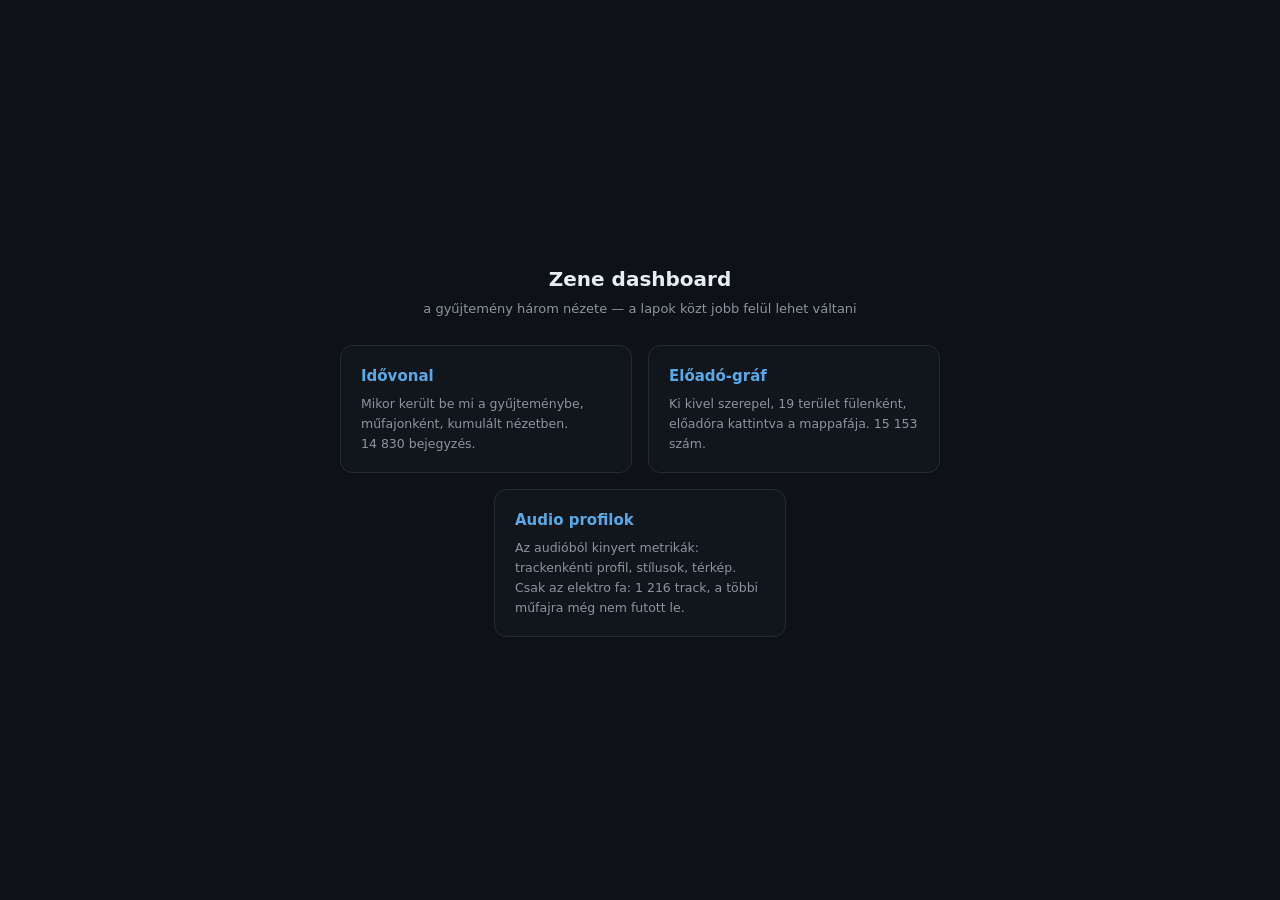
==== index.html @ 2e017cdf "Recollect after the attribution fixes Co-Authored-By: Claude Opus 5 <noreply@anthropic.com>" ====
<!doctype html>
<html lang="hu"><head><meta charset="utf-8"><title>Zene dashboard</title>
<style>
body{margin:0;background:#0e1116;color:#e6edf3;font:14px/1.6 ui-sans-serif,system-ui,Segoe UI,sans-serif;
 display:flex;flex-direction:column;align-items:center;justify-content:center;min-height:100vh}
h1{font-size:20px;font-weight:600;margin:0 0 4px}
.sub{color:#8b949e;font-size:13px;margin-bottom:26px}
.wrap{display:flex;gap:16px;flex-wrap:wrap;justify-content:center;max-width:900px}
.card{display:block;width:250px;padding:18px 20px;border:1px solid #232a33;border-radius:12px;
 text-decoration:none;color:inherit;background:#11161d;transition:border-color .15s}
.card:hover{border-color:#5aa9e6}
.card h2{font-size:15px;margin:0 0 6px;color:#5aa9e6}
.card p{margin:0;color:#8b949e;font-size:12.5px}
</style></head><body>
<h1>Zene dashboard</h1>
<div class="sub">a gyűjtemény három nézete — a lapok közt jobb felül lehet váltani</div>
<div class="wrap"><a class="card" href="timeline/index.html"><h2>Idővonal</h2><p>Mikor került be mi a gyűjteménybe, műfajonként, kumulált nézetben. 14 830 bejegyzés.</p></a><a class="card" href="graph/index.html"><h2>Előadó-gráf</h2><p>Ki kivel szerepel, 19 terület fülenként, előadóra kattintva a mappafája. 15 153 szám.</p></a><a class="card" href="audio/index.html"><h2>Audio profilok</h2><p>Az audióból kinyert metrikák: trackenkénti profil, stílusok, térkép. Csak az elektro fa: 1 216 track, a többi műfajra még nem futott le.</p></a></div>
</body></html>
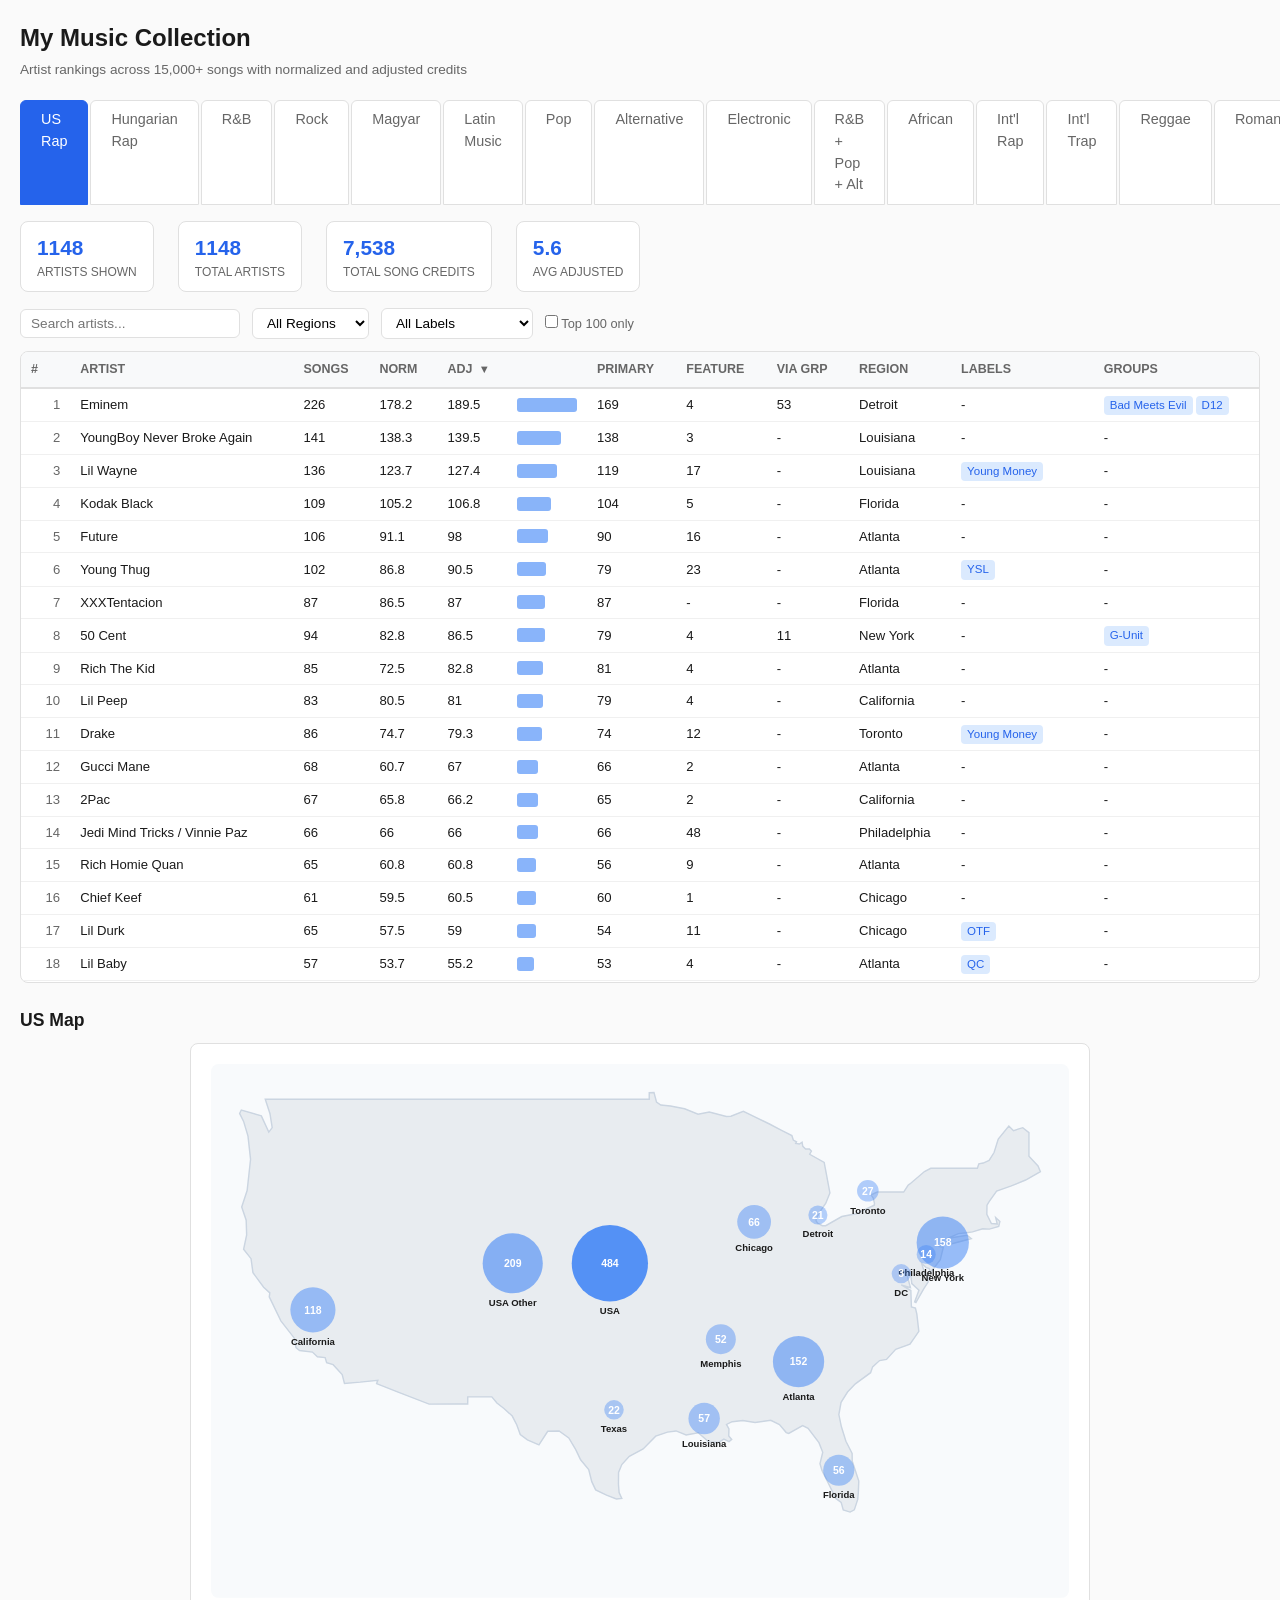
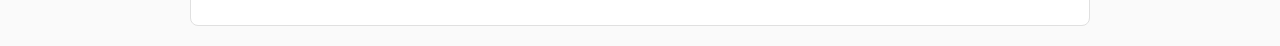
==== commit d16f2120: "Resolve the last 12 mis-parsed artists, and one 0.39s fragment Nine of the twelve were a single bug," ====
--- a/index.html
+++ b/index.html
@@ -1,18 +1,650 @@
-<!doctype html>
-<html lang="hu"><head><meta charset="utf-8"><title>Zene dashboard</title>
+<!DOCTYPE html>
+<html lang="en">
+<head>
+<meta charset="utf-8">
+<meta name="viewport" content="width=device-width, initial-scale=1">
+<title>My Music Collection</title>
 <style>
-body{margin:0;background:#0e1116;color:#e6edf3;font:14px/1.6 ui-sans-serif,system-ui,Segoe UI,sans-serif;
- display:flex;flex-direction:column;align-items:center;justify-content:center;min-height:100vh}
-h1{font-size:20px;font-weight:600;margin:0 0 4px}
-.sub{color:#8b949e;font-size:13px;margin-bottom:26px}
-.wrap{display:flex;gap:16px;flex-wrap:wrap;justify-content:center;max-width:900px}
-.card{display:block;width:250px;padding:18px 20px;border:1px solid #232a33;border-radius:12px;
- text-decoration:none;color:inherit;background:#11161d;transition:border-color .15s}
-.card:hover{border-color:#5aa9e6}
-.card h2{font-size:15px;margin:0 0 6px;color:#5aa9e6}
-.card p{margin:0;color:#8b949e;font-size:12.5px}
-</style></head><body>
-<h1>Zene dashboard</h1>
-<div class="sub">a gyűjtemény három nézete — a lapok közt jobb felül lehet váltani</div>
-<div class="wrap"><a class="card" href="timeline/index.html"><h2>Idővonal</h2><p>Mikor került be mi a gyűjteménybe, műfajonként, kumulált nézetben. 14 830 bejegyzés.</p></a><a class="card" href="graph/index.html"><h2>Előadó-gráf</h2><p>Ki kivel szerepel, 19 terület fülenként, előadóra kattintva a mappafája. 15 153 szám.</p></a><a class="card" href="audio/index.html"><h2>Audio profilok</h2><p>Az audióból kinyert metrikák: trackenkénti profil, stílusok, térkép. Csak az elektro fa: 1 216 track, a többi műfajra még nem futott le.</p></a></div>
-</body></html>+  :root {
+    --bg: #fafafa; --card: #fff; --border: #e0e0e0; --text: #1a1a1a;
+    --muted: #666; --accent: #2563eb; --accent-light: #dbeafe;
+    --hover: #f5f5f5; --bar: #3b82f6; --bar-hu: #dc2626;
+  }
+  * { box-sizing: border-box; margin: 0; padding: 0; }
+  body { font-family: -apple-system, BlinkMacSystemFont, 'Segoe UI', Roboto, sans-serif;
+    background: var(--bg); color: var(--text); line-height: 1.5; padding: 20px; }
+  h1 { font-size: 1.5rem; margin-bottom: 4px; }
+  .subtitle { color: var(--muted); font-size: 0.85rem; margin-bottom: 20px; }
+
+  .tabs { display: flex; gap: 2px; margin-bottom: 16px; }
+  .tab { padding: 8px 20px; border: 1px solid var(--border); background: var(--card);
+    cursor: pointer; font-size: 0.9rem; border-radius: 6px 6px 0 0; color: var(--muted); }
+  .tab.active { background: var(--accent); color: #fff; border-color: var(--accent); }
+
+  .controls { display: flex; gap: 12px; margin-bottom: 12px; flex-wrap: wrap; align-items: center; }
+  .controls input[type=text] { padding: 6px 10px; border: 1px solid var(--border); border-radius: 6px;
+    font-size: 0.85rem; width: 220px; }
+  .controls select { padding: 6px 10px; border: 1px solid var(--border); border-radius: 6px;
+    font-size: 0.85rem; background: var(--card); }
+  .controls label { font-size: 0.8rem; color: var(--muted); }
+
+  .stats { display: flex; gap: 24px; margin-bottom: 16px; flex-wrap: wrap; }
+  .stat { background: var(--card); border: 1px solid var(--border); border-radius: 8px;
+    padding: 10px 16px; min-width: 100px; }
+  .stat .val { font-size: 1.3rem; font-weight: 700; color: var(--accent); }
+  .stat .lbl { font-size: 0.75rem; color: var(--muted); text-transform: uppercase; }
+
+  .table-wrap { overflow-x: auto; border: 1px solid var(--border); border-radius: 8px;
+    background: var(--card); }
+  table { width: 100%; border-collapse: collapse; font-size: 0.82rem; }
+  th { position: sticky; top: 0; background: #f8f9fa; border-bottom: 2px solid var(--border);
+    padding: 8px 10px; text-align: left; cursor: pointer; user-select: none;
+    white-space: nowrap; font-weight: 600; font-size: 0.78rem; text-transform: uppercase;
+    color: var(--muted); }
+  th:hover { color: var(--accent); }
+  th .arrow { font-size: 0.7rem; margin-left: 3px; }
+  td { padding: 6px 10px; border-bottom: 1px solid #f0f0f0; white-space: nowrap; }
+  tr:hover td { background: var(--hover); }
+  td.num { text-align: right; font-variant-numeric: tabular-nums; }
+  td.rank { color: var(--muted); width: 40px; text-align: right; }
+  .name-cell { font-weight: 500; max-width: 200px; overflow: hidden; text-overflow: ellipsis; }
+  .tag { display: inline-block; padding: 1px 6px; border-radius: 4px; font-size: 0.72rem;
+    background: var(--accent-light); color: var(--accent); margin-right: 3px; }
+  .bar-cell { width: 80px; }
+  .bar { height: 14px; background: var(--bar); border-radius: 3px; opacity: 0.6; min-width: 1px; }
+
+  .map-section { margin-top: 24px; }
+  .map-container { position: relative; width: 100%; max-width: 900px; margin: 0 auto;
+    background: var(--card); border: 1px solid var(--border); border-radius: 8px;
+    padding: 20px; }
+  .map-svg { width: 100%; height: auto; }
+  .map-dot { cursor: pointer; transition: r 0.15s; }
+  .map-dot:hover { opacity: 0.8; }
+  .map-label { font-size: 10px; fill: var(--text); pointer-events: none; font-weight: 600; }
+  .map-tooltip { position: absolute; background: var(--card); border: 1px solid var(--border);
+    border-radius: 6px; padding: 8px 12px; font-size: 0.8rem; pointer-events: none;
+    box-shadow: 0 2px 8px rgba(0,0,0,0.1); display: none; z-index: 10; max-width: 280px; }
+  .map-tooltip .tt-region { font-weight: 700; margin-bottom: 4px; }
+  .map-tooltip .tt-stat { color: var(--muted); }
+
+  .section-title { font-size: 1.1rem; font-weight: 600; margin: 20px 0 10px; }
+  .table-scroll { max-height: 70vh; overflow-y: auto; }
+  .name-cell { cursor: pointer; }
+  .name-cell:hover { color: var(--accent); text-decoration: underline; }
+
+  /* folder modal */
+  .fm-bg { display:none; position:fixed; inset:0; background:rgba(0,0,0,.45); z-index:100; justify-content:center; align-items:center; }
+  .fm-bg.open { display:flex; }
+  .fm { background:var(--card); border:1px solid var(--border); border-radius:12px; width:640px; max-width:92vw; max-height:80vh; display:flex; flex-direction:column; box-shadow:0 8px 32px rgba(0,0,0,.15); }
+  .fm-head { display:flex; justify-content:space-between; align-items:center; padding:14px 18px; border-bottom:1px solid var(--border); }
+  .fm-head h3 { font-size:1rem; }
+  .fm-close { background:none; border:none; font-size:1.3rem; cursor:pointer; color:var(--muted); line-height:1; }
+  .fm-close:hover { color:var(--text); }
+  .fm-body { overflow-y:auto; padding:10px 18px 18px; font-size:.82rem; }
+  .fm-tree { list-style:none; padding-left:0; }
+  .fm-tree ul { list-style:none; padding-left:18px; }
+  .fm-dir > span { cursor:pointer; font-weight:500; user-select:none; }
+  .fm-dir > span::before { content:'▸ '; color:var(--muted); display:inline-block; width:14px; }
+  .fm-dir.open > span::before { content:'▾ '; }
+  .fm-dir > ul { display:none; }
+  .fm-dir.open > ul { display:block; }
+  .fm-file { color:var(--muted); padding:1px 0; }
+  .fm-file::before { content:'♪ '; opacity:.5; }
+  .fm-empty { color:var(--muted); font-style:italic; padding:1px 0 1px 14px; }
+  .fm-stats { color:var(--muted); font-size:.75rem; margin-left:8px; }
+</style>
+</head>
+<body>
+
+<h1>My Music Collection</h1>
+<p class="subtitle">Artist rankings across 15,000+ songs with normalized and adjusted credits</p>
+
+<div class="tabs">
+  <div class="tab active" data-tab="us">US Rap</div>
+  <div class="tab" data-tab="hu">Hungarian Rap</div>
+  <div class="tab" data-tab="rnb">R&amp;B</div>
+  <div class="tab" data-tab="rock">Rock</div>
+  <div class="tab" data-tab="magyar">Magyar</div>
+  <div class="tab" data-tab="latino">Latin Music</div>
+  <div class="tab" data-tab="pop">Pop</div>
+  <div class="tab" data-tab="alternate">Alternative</div>
+  <div class="tab" data-tab="elektro">Electronic</div>
+  <div class="tab" data-tab="combined">R&B + Pop + Alt</div>
+  <div class="tab" data-tab="african">African</div>
+  <div class="tab" data-tab="intlrap">Int'l Rap</div>
+  <div class="tab" data-tab="intltrap">Int'l Trap</div>
+  <div class="tab" data-tab="reggae">Reggae</div>
+  <div class="tab" data-tab="roman">Romani</div>
+  <div class="tab" data-tab="russian">Russian</div>
+  <div class="tab" data-tab="countryjazz">Country &amp; Jazz</div>
+  <div class="tab" data-tab="vilagzene">World</div>
+  <div class="tab" data-tab="classical">Classical</div>
+  <div class="tab" data-tab="mantra">Mantra</div>
+</div>
+
+<div id="panel-us" class="panel">
+  <div class="stats" id="stats-us"></div>
+  <div class="controls">
+    <input type="text" id="search-us" placeholder="Search artists...">
+    <select id="region-us"><option value="">All Regions</option></select>
+    <select id="label-us"><option value="">All Labels</option></select>
+    <label><input type="checkbox" id="top100-us"> Top 100 only</label>
+  </div>
+  <div class="table-wrap"><div class="table-scroll" id="table-us"></div></div>
+  <div class="map-section">
+    <div class="section-title">US Map</div>
+    <div class="map-container" id="map-us-container">
+      <div class="map-tooltip" id="map-us-tooltip"></div>
+    </div>
+  </div>
+</div>
+
+<div id="panel-hu" class="panel" style="display:none">
+  <div class="stats" id="stats-hu"></div>
+  <div class="controls">
+    <input type="text" id="search-hu" placeholder="Search artists...">
+    <select id="region-hu"><option value="">All Regions</option></select>
+    <select id="label-hu"><option value="">All Labels</option></select>
+    <label><input type="checkbox" id="top100-hu"> Top 100 only</label>
+  </div>
+  <div class="table-wrap"><div class="table-scroll" id="table-hu"></div></div>
+  <div class="map-section">
+    <div class="section-title">Hungary Map</div>
+    <div class="map-container" id="map-hu-container">
+      <div class="map-tooltip" id="map-hu-tooltip"></div>
+    </div>
+  </div>
+</div>
+
+<div id="panel-rnb" class="panel" style="display:none">
+  <div class="stats" id="stats-rnb"></div>
+  <div class="controls">
+    <input type="text" id="search-rnb" placeholder="Search artists...">
+    <label><input type="checkbox" id="top100-rnb"> Top 100 only</label>
+  </div>
+  <div class="table-wrap"><div class="table-scroll" id="table-rnb"></div></div>
+</div>
+
+<div id="panel-rock" class="panel" style="display:none">
+  <div class="stats" id="stats-rock"></div>
+  <div class="controls">
+    <input type="text" id="search-rock" placeholder="Search artists...">
+    <label><input type="checkbox" id="top100-rock"> Top 100 only</label>
+  </div>
+  <div class="table-wrap"><div class="table-scroll" id="table-rock"></div></div>
+</div>
+
+<div id="panel-magyar" class="panel" style="display:none">
+  <div class="stats" id="stats-magyar"></div>
+  <div class="controls">
+    <input type="text" id="search-magyar" placeholder="Search artists...">
+    <label><input type="checkbox" id="top100-magyar"> Top 100 only</label>
+  </div>
+  <div class="table-wrap"><div class="table-scroll" id="table-magyar"></div></div>
+</div>
+
+<div id="panel-latino" class="panel" style="display:none">
+  <div class="stats" id="stats-latino"></div>
+  <div class="controls">
+    <input type="text" id="search-latino" placeholder="Search artists...">
+    <label><input type="checkbox" id="top100-latino"> Top 100 only</label>
+  </div>
+  <div class="table-wrap"><div class="table-scroll" id="table-latino"></div></div>
+</div>
+
+<div id="panel-elektro" class="panel" style="display:none">
+  <div class="stats" id="stats-elektro"></div>
+  <div class="controls">
+    <input type="text" id="search-elektro" placeholder="Search artists...">
+    <label><input type="checkbox" id="top100-elektro"> Top 100 only</label>
+  </div>
+  <div class="table-wrap"><div class="table-scroll" id="table-elektro"></div></div>
+</div>
+
+<div id="panel-combined" class="panel" style="display:none">
+  <div class="stats" id="stats-combined"></div>
+  <div class="controls">
+    <input type="text" id="search-combined" placeholder="Search artists...">
+    <label><input type="checkbox" id="top100-combined"> Top 100 only</label>
+  </div>
+  <div class="table-wrap"><div class="table-scroll" id="table-combined"></div></div>
+</div>
+
+<div id="panel-pop" class="panel" style="display:none">
+  <div class="stats" id="stats-pop"></div>
+  <div class="controls">
+    <input type="text" id="search-pop" placeholder="Search artists...">
+    <label><input type="checkbox" id="top100-pop"> Top 100 only</label>
+  </div>
+  <div class="table-wrap"><div class="table-scroll" id="table-pop"></div></div>
+</div>
+
+<div id="panel-alternate" class="panel" style="display:none">
+  <div class="stats" id="stats-alternate"></div>
+  <div class="controls">
+    <input type="text" id="search-alternate" placeholder="Search artists...">
+    <label><input type="checkbox" id="top100-alternate"> Top 100 only</label>
+  </div>
+  <div class="table-wrap"><div class="table-scroll" id="table-alternate"></div></div>
+</div>
+<div id="panel-african" class="panel" style="display:none">
+  <div class="stats" id="stats-african"></div>
+  <div class="controls">
+    <input type="text" id="search-african" placeholder="Search artists...">
+    <label><input type="checkbox" id="top100-african"> Top 100 only</label>
+  </div>
+  <div class="table-wrap"><div class="table-scroll" id="table-african"></div></div>
+</div>
+<div id="panel-intlrap" class="panel" style="display:none">
+  <div class="stats" id="stats-intlrap"></div>
+  <div class="controls">
+    <input type="text" id="search-intlrap" placeholder="Search artists...">
+    <label><input type="checkbox" id="top100-intlrap"> Top 100 only</label>
+  </div>
+  <div class="table-wrap"><div class="table-scroll" id="table-intlrap"></div></div>
+</div>
+<div id="panel-intltrap" class="panel" style="display:none">
+  <div class="stats" id="stats-intltrap"></div>
+  <div class="controls">
+    <input type="text" id="search-intltrap" placeholder="Search artists...">
+    <label><input type="checkbox" id="top100-intltrap"> Top 100 only</label>
+  </div>
+  <div class="table-wrap"><div class="table-scroll" id="table-intltrap"></div></div>
+</div>
+<div id="panel-reggae" class="panel" style="display:none">
+  <div class="stats" id="stats-reggae"></div>
+  <div class="controls">
+    <input type="text" id="search-reggae" placeholder="Search artists...">
+    <label><input type="checkbox" id="top100-reggae"> Top 100 only</label>
+  </div>
+  <div class="table-wrap"><div class="table-scroll" id="table-reggae"></div></div>
+</div>
+<div id="panel-roman" class="panel" style="display:none">
+  <div class="stats" id="stats-roman"></div>
+  <div class="controls">
+    <input type="text" id="search-roman" placeholder="Search artists...">
+    <label><input type="checkbox" id="top100-roman"> Top 100 only</label>
+  </div>
+  <div class="table-wrap"><div class="table-scroll" id="table-roman"></div></div>
+</div>
+<div id="panel-russian" class="panel" style="display:none">
+  <div class="stats" id="stats-russian"></div>
+  <div class="controls">
+    <input type="text" id="search-russian" placeholder="Search artists...">
+    <label><input type="checkbox" id="top100-russian"> Top 100 only</label>
+  </div>
+  <div class="table-wrap"><div class="table-scroll" id="table-russian"></div></div>
+</div>
+<div id="panel-countryjazz" class="panel" style="display:none">
+  <div class="stats" id="stats-countryjazz"></div>
+  <div class="controls">
+    <input type="text" id="search-countryjazz" placeholder="Search artists...">
+    <label><input type="checkbox" id="top100-countryjazz"> Top 100 only</label>
+  </div>
+  <div class="table-wrap"><div class="table-scroll" id="table-countryjazz"></div></div>
+</div>
+<div id="panel-vilagzene" class="panel" style="display:none">
+  <div class="stats" id="stats-vilagzene"></div>
+  <div class="controls">
+    <input type="text" id="search-vilagzene" placeholder="Search artists...">
+    <label><input type="checkbox" id="top100-vilagzene"> Top 100 only</label>
+  </div>
+  <div class="table-wrap"><div class="table-scroll" id="table-vilagzene"></div></div>
+</div>
+<div id="panel-classical" class="panel" style="display:none">
+  <div class="stats" id="stats-classical"></div>
+  <div class="controls">
+    <input type="text" id="search-classical" placeholder="Search artists...">
+    <label><input type="checkbox" id="top100-classical"> Top 100 only</label>
+  </div>
+  <div class="table-wrap"><div class="table-scroll" id="table-classical"></div></div>
+</div>
+<div id="panel-mantra" class="panel" style="display:none">
+  <div class="stats" id="stats-mantra"></div>
+  <div class="controls">
+    <input type="text" id="search-mantra" placeholder="Search artists...">
+    <label><input type="checkbox" id="top100-mantra"> Top 100 only</label>
+  </div>
+  <div class="table-wrap"><div class="table-scroll" id="table-mantra"></div></div>
+</div>
+
+<div class="fm-bg" id="fmBg">
+  <div class="fm">
+    <div class="fm-head"><h3 id="fmTitle"></h3><button class="fm-close" id="fmClose">&times;</button></div>
+    <div class="fm-body" id="fmBody"></div>
+  </div>
+</div>
+
+<script>
+const TREES = {"Eminem":[{"n":"Eminem","t":"d","c":[{"n":"A Beautiful Mind","t":"d","c":[{"n":"Ridaz.mp3","t":"f"}]},{"n":"Bad_Meets_Evil-Hell_The_Sequel-EP-2011-FUM","t":"d","c":[{"n":"02-bad_meets_evil-fast_lane-fum.mp3","t":"f"},{"n":"04-bad_meets_evil-above_the_law-fum.mp3","t":"f"},{"n":"07-bad_meets_evil-lighters_(feat_bruno_mars)-fum.mp3","t":"f"},{"n":"08-bad_meets_evil-take_from_me-fum.mp3","t":"f"},{"n":"11-bad_meets_evil-echo_(bonus)-fum.mp3","t":"f"}]},{"n":"Before","t":"d","c":[{"n":"Thats All She Wrote Feat. T.I..mp3","t":"f"}]},{"n":"Before The Relapse","t":"d","c":[{"n":"Biterphobia.mp3","t":"f"},{"n":"Desperados.mp3","t":"f"},{"n":"Shinein.mp3","t":"f"}]},{"n":"Diss Me, Diss You Disk 1","t":"d","c":[{"n":"Crush Destroy.mp3","t":"f"},{"n":"The Sauce.mp3","t":"f"}]},{"n":"Diss Me, Diss You Disk 2","t":"d","c":[{"n":"Loose Change.mp3","t":"f"},{"n":"Quitter.mp3","t":"f"},{"n":"Say My Name.mp3","t":"f"}]},{"n":"Don_t Call Me Marshall","t":"d","c":[{"n":"Back Down Royce (Feat D-12).mp3","t":"f"}]},{"n":"E - MMLP2","t":"d","c":[{"n":"06. Legacy.mp3","t":"f"},{"n":"12. The Monster Ft. Rihanna.mp3","t":"f"}]},{"n":"Eminem - 8 Mile Soundtrack","t":"d","c":[{"n":"02. Eminem - Love Me feat. Obie Trice & 50 Cent.mp3","t":"f"},{"n":"05. 50 Cent - Places To Go.mp3","t":"f"},{"n":"06. D12  - Rap Game.mp3","t":"f"},{"n":"20. Joe Beast -  Gangsta.mp3","t":"f"},{"n":"22. Shaunta - California.mp3","t":"f"}]},{"n":"Eminem - The Marshall Mathers LP","t":"d","c":[{"n":"05 Who Knew.mp3","t":"f"},{"n":"13 Drug Ballad.mp3","t":"f"}]},{"n":"Eminem - The Slim Shady EP (1998)","t":"d","c":[{"n":"04 just don_t give a fuck.mp3","t":"f"},{"n":"08 murder, murder.mp3","t":"f"}]},{"n":"Eminem - The Slim Shady LP (1999)","t":"d","c":[{"n":"06 If I Had.mp3","t":"f"},{"n":"17 As the World Turns.mp3","t":"f"}]},{"n":"Eminem Is Back","t":"d","c":[]},{"n":"Eminem-8Mile_EP-(Bootleg)-2003-FUM","t":"d","c":[{"n":"01-eminem-lose_yourself-fum.mp3","t":"f"},{"n":"02-eminem-8_mile-fum.mp3","t":"f"},{"n":"03-eminem-love_me_(feat._obie_trice_and_50_cent)-fum.mp3","t":"f"},{"n":"04-eminem-stimulate-fum.mp3","t":"f"},{"n":"05-eminem-rabbit_run-fum.mp3","t":"f"},{"n":"06-eminem-rap_game_(feat._d12_and_50_cent)-fum.mp3","t":"f"},{"n":"10-eminem-vs_lc_(bonus)-fum.mp3","t":"f"},{"n":"11-eminem-vs_lotto_(bonus)-fum.mp3","t":"f"},{"n":"12-eminem-vs_papa_doc_(bonus)-fum.mp3","t":"f"}]},{"n":"Eminem-Curtain_Call_The_Hits-2CD-2005-FUM","t":"d","c":[{"n":"107-eminem-shake_that_(feat._nate_dogg)-fum.mp3","t":"f"},{"n":"116-eminem-when_i_m_gone-fum.mp3","t":"f"}]},{"n":"Eminem-Encore-2CD-2004-FUM","t":"d","c":[{"n":"102-eminem-evil_deeds-fum.mp3","t":"f"},{"n":"103-eminem-never_enough_(feat._50_cent_and_nate_dogg)-fum.mp3","t":"f"},{"n":"104-eminem-yellow_brick_road-fum.mp3","t":"f"},{"n":"105-eminem-like_toy_soldiers-fum.mp3","t":"f"},{"n":"106-eminem-mosh-fum.mp3","t":"f"},{"n":"108-eminem-my_1st_single-fum.mp3","t":"f"},{"n":"110-eminem-rain_man-fum.mp3","t":"f"},{"n":"111-eminem-big_weenie-fum.mp3","t":"f"},{"n":"113-eminem-just_lose_it-fum.mp3","t":"f"},{"n":"114-eminem-ass_like_that-fum.mp3","t":"f"},{"n":"115-eminem-spend_some_time_(feat._obie_trice,_stat_quo_and_50_cent)-fum.mp3","t":"f"},{"n":"116-eminem-mockingbird-fum.mp3","t":"f"},{"n":"117-eminem-crazy_in_love_(feat._ann_wilson)-fum.mp3","t":"f"},{"n":"118-eminem-one_shot_2_shot_(feat._d12)-fum.mp3","t":"f"},{"n":"120-eminem-encore_(feat._dr._dre_and_50_cent)-fum.mp3","t":"f"},{"n":"201-eminem-we_as_americans-fum.mp3","t":"f"},{"n":"202-eminem-love_you_more-fum.mp3","t":"f"}]},{"n":"Eminem-Infinite-1996-FUM","t":"d","c":[{"n":"01-eminem-infinite-fum.mp3","t":"f"}]},{"n":"Eminem-Man_In_The_Mirror-(Bootleg)-8CD-2012-FUM","t":"d","c":[{"n":"105-eminem-911_(feat._b-real_and_ganxsta_ridd)-fum.mp3","t":"f"},{"n":"106-eminem-airplanes_part_2_(feat._b.o.b)-fum.mp3","t":"f"},{"n":"110-eminem-bad_guys_always_die_(feat._dr._dre)-fum.mp3","t":"f"},{"n":"201-eminem-can_i_bitch-fum.mp3","t":"f"},{"n":"204-eminem-classic_shit_(feat._stat_quo)-fum.mp3","t":"f"},{"n":"210-eminem-drama_setter_(feat._tony_yayo_and_obie_trice)-fum.mp3","t":"f"},{"n":"301-eminem-forgot_about_dre_(feat_eminem)-fum.mp3","t":"f"},{"n":"307-eminem-go_to_sleep_(feat._obie_trice_and_dmx)-fum.mp3","t":"f"},{"n":"311-eminem-hailies_revenge_(doe_rae_me)_(feat._obie_trice_and_d12)-fum.mp3","t":"f"},{"n":"312-eminem-hands_on_you_(feat._obie_trice)-fum.mp3","t":"f"},{"n":"314-eminem-hellbound_(feat._j-black_and_masta_ace)-fum.mp3","t":"f"},{"n":"401-eminem-i_need_a_doctor_(feat._dr._dre)-fum.mp3","t":"f"},{"n":"409-eminem-invasion_part_iii_armageddon-fum.mp3","t":"f"},{"n":"503-eminem-my_name_(feat._xzibit_and_nate_dogg)-fum.mp3","t":"f"},{"n":"506-eminem-nail_in_the_coffin-fum.mp3","t":"f"},{"n":"512-eminem-one_day_at_a_time_(feat._2pac_and_the_outlawz)-fum.mp3","t":"f"},{"n":"514-eminem-outro_(feat._d-12_and_obie_trice)-fum.mp3","t":"f"},{"n":"611-eminem-scary_movies_(feat._royce_da_5_9)-fum.mp3","t":"f"},{"n":"612-eminem-serious_(feat._promatic_and_swifty)-fum.mp3","t":"f"},{"n":"614-eminem-shit_hits_the_fan_(feat._obie_trice_and_dr._dre)-fum.mp3","t":"f"},{"n":"615-eminem-smack_that_(feat._akon)-fum.mp3","t":"f"},{"n":"616-eminem-soldier_like_me_(return_of_the_soulja)_(feat._2pac)-fum.mp3","t":"f"},{"n":"617-eminem-stir_crazy_(feat._the_madd_rapper)-fum.mp3","t":"f"},{"n":"618-eminem-syllables_(feat._jay-z,_dr._dre_and_50_cent)-fum.mp3","t":"f"},{"n":"701-eminem-talk_to_me_(feat._young_jeezy_and_freddie_gibbs)-fum.mp3","t":"f"},{"n":"703-eminem-the_apple-fum.mp3","t":"f"},{"n":"718-eminem-warriors_part_2_(feat._lloyd_banks,_50_cent_and_nate_dogg)-fum.mp3","t":"f"},{"n":"801-eminem-we_aint_(feat._the_game)-fum.mp3","t":"f"},{"n":"802-eminem-we_all_die_one_day_(feat._50_cent,_lloyd_banks_and_obie_trice)-fum.mp3","t":"f"},{"n":"804-eminem-we_shine_(original)_(ft._da_ruckus)-fum.mp3","t":"f"},{"n":"807-eminem-welcome_to_detroit_city_(feat._trick_trick)-fum.mp3","t":"f"},{"n":"810-eminem-what_s_the_difference_(feat._xzibit)-fum.mp3","t":"f"},{"n":"815-eminem-who_want_it_(feat._trick_trick)-fum.mp3","t":"f"}]},{"n":"Eminem-Recovery-2010-FUM","t":"d","c":[{"n":"01-eminem-cold_wind_blows-fum.mp3","t":"f"},{"n":"02-eminem-talkin__2_myself_(feat._kobe)-fum.mp3","t":"f"},{"n":"03-eminem-on_fire-fum.mp3","t":"f"},{"n":"06-eminem-going_through_changes-fum.mp3","t":"f"},{"n":"07-eminem-not_afraid-fum.mp3","t":"f"},{"n":"08-eminem-seduction-fum.mp3","t":"f"},{"n":"09-eminem-no_love_(feat._lil_wayne)-fum.mp3","t":"f"},{"n":"10-eminem-space_bound-fum.mp3","t":"f"},{"n":"11-eminem-cinderella_man-fum.mp3","t":"f"},{"n":"12-eminem-25_to_life-fum.mp3","t":"f"},{"n":"14-eminem-almost_famous-fum.mp3","t":"f"},{"n":"15-eminem-love_the_way_you_lie_(feat._rihanna)-fum.mp3","t":"f"},{"n":"16-eminem-you_re_never_over-fum.mp3","t":"f"},{"n":"17-eminem-untitled_(bonus_track)-fum.mp3","t":"f"}]},{"n":"Eminem-Relapse-2009-FUM","t":"d","c":[{"n":"06-eminem-hello-fum.mp3","t":"f"},{"n":"08-eminem-same_song_and_dance-fum.mp3","t":"f"},{"n":"09-eminem-we_made_you-fum.mp3","t":"f"},{"n":"14-eminem-must_be_the_ganja-fum.mp3","t":"f"},{"n":"16-eminem-deja_vu-fum.mp3","t":"f"},{"n":"17-eminem-beautiful-fum.mp3","t":"f"},{"n":"18-eminem-crack_a_bottle_(feat._dr._dre_and_50_cent)-fum.mp3","t":"f"},{"n":"20-eminem-underground-fum.mp3","t":"f"},{"n":"21-eminem-my_darling_(bonus_track)-fum.mp3","t":"f"},{"n":"22-eminem-careful_what_you_wish_for_(bonus_track)-fum.mp3","t":"f"}]},{"n":"Eminem-Relapse_Refill-EP-2009-FUM","t":"d","c":[{"n":"01-eminem-forever_(feat._drake,_kayne_west_and_lil__wayne)-fum.mp3","t":"f"},{"n":"06-eminem-music_box-fum.mp3","t":"f"}]},{"n":"Eminem-The_Eminem_Show-2002-FUM","t":"d","c":[{"n":"02-eminem-white_america-fum.mp3","t":"f"},{"n":"03-eminem-business-fum.mp3","t":"f"},{"n":"04-eminem-cleanin_out_my_closet-fum.mp3","t":"f"},{"n":"05-eminem-square_dance-fum.mp3","t":"f"},{"n":"07-eminem-soldier-fum.mp3","t":"f"},{"n":"08-eminem-say_goodbye_hollywood-fum.mp3","t":"f"},{"n":"09-eminem-drips_(feat._obie_trice)-fum.mp3","t":"f"},{"n":"10-eminem-without_me-fum.mp3","t":"f"},{"n":"12-eminem-sing_for_the_moment-fum.mp3","t":"f"},{"n":"13-eminem-superman_(feat._dina_rae)-fum.mp3","t":"f"},{"n":"14-eminem-hailie_s_song-fum.mp3","t":"f"},{"n":"16-eminem-when_the_music_stops_(feat._d12)-fum.mp3","t":"f"},{"n":"17-eminem-say_what_you_say_(feat._dr._dre)-fum.mp3","t":"f"},{"n":"18-eminem-_till_i_collapse_(feat._nate_dogg)-fum.mp3","t":"f"}]},{"n":"Eminem-The_Marshall_Mathers_LP-2000-FUM","t":"d","c":[{"n":"02-eminem-kill_you-fum.mp3","t":"f"},{"n":"03-eminem-stan_(feat._dido)-fum.mp3","t":"f"},{"n":"07-eminem-the_way_i_am-fum.mp3","t":"f"},{"n":"08-eminem-the_real_slim_shady-fum.mp3","t":"f"},{"n":"10-eminem-i_m_back-fum.mp3","t":"f"},{"n":"11-eminem-marshall_mathers-fum.mp3","t":"f"},{"n":"15-eminem-bitch_please_ii_(feat._dr._dre,_snoop_dogg,_xzibit_and_nate_dogg)-fum.mp3","t":"f"},{"n":"16-eminem-kim-fum.mp3","t":"f"},{"n":"17-eminem-under_the_influence_(feat._d12)-fum.mp3","t":"f"},{"n":"18-eminem-criminal-fum.mp3","t":"f"}]},{"n":"Eminem-The_Re-Up_(Eminem_Edition)-2006-FUM","t":"d","c":[{"n":"04-eminem-you_don_t_know_(feat._50_cent,_cashis_and_lloyd_banks)-fum.mp3","t":"f"},{"n":"05-eminem-jimmy_crack_corn_(feat._50_cent)-fum.mp3","t":"f"},{"n":"07-eminem-no_apologies-fum.mp3","t":"f"}]},{"n":"Eminem-The_Slim_Shady_LP-2CD-1999-FUM","t":"d","c":[{"n":"102-eminem-my_name_is-fum.mp3","t":"f"},{"n":"103-eminem-guilty_conscience_(feat._dr._dre)-fum.mp3","t":"f"},{"n":"104-eminem-brain_damage-fum.mp3","t":"f"},{"n":"106-eminem-if_i_had-fum.mp3","t":"f"},{"n":"107-eminem-97_bonnie_and_clyde-fum.mp3","t":"f"},{"n":"109-eminem-role_model-fum.mp3","t":"f"},{"n":"111-eminem-my_fault-fum.mp3","t":"f"},{"n":"114-eminem-rock_bottom-fum.mp3","t":"f"},{"n":"120-eminem-still_dont_give_a_fuck-fum.mp3","t":"f"}]},{"n":"Forgetting Marshall Mathers","t":"d","c":[{"n":"Difficult.mp3","t":"f"},{"n":"Magic Feat French Montana.mp3","t":"f"},{"n":"Topless Feat Nas _ Slim The Mobster.mp3","t":"f"}]},{"n":"Fucking Crazy","t":"d","c":[]},{"n":"I Am Marshall","t":"d","c":[{"n":"Atlanta On Fire.mp3","t":"f"}]},{"n":"Off The Wall","t":"d","c":[{"n":"Shit On You.mp3","t":"f"},{"n":"Stir Crazy.mp3","t":"f"}]},{"n":"Raw And Uncut","t":"d","c":[{"n":"Rap Game (Bump Heads).mp3","t":"f"}]},{"n":"Shady XV - YouTube","t":"d","c":[{"n":"Eminem - Detroit Vs Everybody.mp3","t":"f"},{"n":"Eminem - Lose Yourself (Original Demo).mp3","t":"f"}]},{"n":"Southpaw Soundtrack - YouTube","t":"d","c":[{"n":"Eminem - Phenomenal.mp3","t":"f"}]},{"n":"Straight From The Lab","t":"d","c":[{"n":"Come On In Feat D12.mp3","t":"f"}]},{"n":"The Eminem Show","t":"d","c":[]},{"n":"The Freestyle Show (CD 1)","t":"d","c":[{"n":"Any Word.mp3","t":"f"},{"n":"Freestyle (D.J. Kay Slay).mp3","t":"f"},{"n":"Rap Olympics Final Battle (Vs Juice).mp3","t":"f"},{"n":"Rap Olympics.mp3","t":"f"}]},{"n":"The Marshall Mathers LP","t":"d","c":[]},{"n":"The Reunion Mixtape","t":"d","c":[{"n":"25 - D12 - Swift Solo.mp3","t":"f"},{"n":"26 - D12 - Bizarre Solo.mp3","t":"f"},{"n":"31 - D12 - Hands Up High.mp3","t":"f"}]},{"n":"The Underground Collection","t":"d","c":[{"n":"Bump Heads.mp3","t":"f"},{"n":"Murder She Wrote.mp3","t":"f"},{"n":"Shes the One.mp3","t":"f"}]},{"n":"The_One_Man_Mob-(DatPiff.com)","t":"d","c":[{"n":"Bugz - The One Man Mob (DatPiff.com)","t":"d","c":[{"n":"04) Act A Fool.mp3","t":"f"}]}]},{"n":"UNRELEASED-SOLO-FEATURING D12","t":"d","c":[{"n":"D12 - My Life Made Men _ Benzino _ Royce Da 5 9 Diss.mp3","t":"f"},{"n":"Eminem - Keep Talking ft D12.mp3","t":"f"},{"n":"Eminem Ft. D12 - Back Down Royce.mp3","t":"f"},{"n":"Eminem Ft. D12 - Murder.mp3","t":"f"},{"n":"Proof - 72nd And Central.mp3","t":"f"},{"n":"Proof - I Thought I told you.mp3","t":"f"},{"n":"Proof - What People Do For Money.mp3","t":"f"},{"n":"Proof-Dont Know Me.mp3","t":"f"}]},{"n":"10 - Eminem ft Rihanna - The Monster (DatPiff Exclusive).mp3","t":"f"},{"n":"16 - Eminem ft Liz Rodrigues - Survival (DatPiff Exclusive).mp3","t":"f"},{"n":"41 - Eminem - Rap God (Remake Instrumental) (Prod by Pries) (Got Instrumentalscom) (DatPiff Exclusive).mp3","t":"f"},{"n":"Eminem - Say goodbye - New Song 2013.mp3","t":"f"},{"n":"Eminem Featuring Rihanna - Love The Way You Lie.mp3","t":"f"}]}],"Lil Wayne":[{"n":"Lil_ Wayne","t":"d","c":[{"n":"Dedication_5-(DatPiff.com)","t":"d","c":[{"n":"Lil Wayne - Dedication 5 (DatPiff.com)","t":"d","c":[{"n":"01 - Im Good ft The Weeknd (DatPiff Exclusive).mp3","t":"f"},{"n":"05 - Drama  Weezy (DatPiff Exclusive).mp3","t":"f"},{"n":"20 - Competition Interlude (DatPiff Exclusive).mp3","t":"f"},{"n":"23 - Levels ft Vado (DatPiff Exclusive).mp3","t":"f"}]}]},{"n":"I Am Not A Human Being","t":"d","c":[{"n":"12-Lil Wayne Ft. Lil Twist, Lil’ Chuckee, Gudda Gudda, Jae Millz, And Nicki Minaj - YM Salute (Bonus) (Prod. by Lil Wayne, Mr. Pyro, _ Polow da Don).mp3","t":"f"}]},{"n":"In tune we trust - YouTube","t":"d","c":[{"n":"Lil Wayne - Mula Gang feat. Jay Jones, HoodyBaby _ Euro (Official Audio).mp3","t":"f"}]},{"n":"Lil Wayne 'The Carter VI' Album","t":"d","c":[{"n":"Lil Wayne - Flex Up.mp3","t":"f"},{"n":"Lil Wayne - Written History (Visualizer).mp3","t":"f"}]},{"n":"Lil Wayne - 500 Degreez","t":"d","c":[{"n":"14-lil_wayne-young_n_blues-rns.mp3","t":"f"}]},{"n":"Lil Wayne - Best Rapper Alive Part 3","t":"d","c":[{"n":"02-lil_wayne-white_girl_(remix)_feat._young_jeezy_rick_ross_and_fabolous-cr.mp3","t":"f"},{"n":"08-lil_wayne-beat_without_the_bass_feat._freeky_zeeky_and_jha_jha-cr.mp3","t":"f"},{"n":"09-lil_wayne-9mm_feat._david_banner_snoop_dogg_and_akon-cr.mp3","t":"f"},{"n":"12-lil_wayne-duffle_bag_boy_feat._playaz_circle-cr.mp3","t":"f"},{"n":"14-lil_wayne-shot_to_the_heart_feat._rick_ross-cr.mp3","t":"f"},{"n":"17-lil_wayne-push_feat._enrique_iglesias-cr.mp3","t":"f"},{"n":"20-lil_wayne-you_nasty_feat._currensy_and_mack_maine_(produced_by_neptunes)-cr.mp3","t":"f"}]},{"n":"Lil Wayne - Da Drought Vol.1","t":"d","c":[{"n":"lil_wayne-02-da_drought-dsr.mp3","t":"f"},{"n":"lil_wayne-03-cops_is_watchin-dsr.mp3","t":"f"},{"n":"lil_wayne-05-wont_fuck_wit_me-dsr.mp3","t":"f"}]},{"n":"Lil Wayne - Da Drought Vol.2","t":"d","c":[{"n":"07-lil_wayne-check_one_two-sut.mp3","t":"f"},{"n":"15-reel-why-sut.mp3","t":"f"}]},{"n":"Lil Wayne - Da Drought Vol.3","t":"d","c":[{"n":"CD 1","t":"d","c":[{"n":"01.Intro.mp3","t":"f"},{"n":"02.Black Republican feat. Julelz Santana.mp3","t":"f"},{"n":"04.Put Some Keys On That.mp3","t":"f"},{"n":"05.Ride 4 My Niggas.mp3","t":"f"},{"n":"13.Promise.mp3","t":"f"}]},{"n":"CD 2","t":"d","c":[{"n":"04.King Kong.mp3","t":"f"},{"n":"13.President feat. Currency.mp3","t":"f"}]}]},{"n":"Lil Wayne - Dedication (Gangsta Grillz)","t":"d","c":[{"n":"15-dj_drama_and_lil_wayne-im_a_ridah-sut.mp3","t":"f"}]},{"n":"Lil Wayne - Dedication 2 (Gangsta Grillz)","t":"d","c":[{"n":"06 - DJ Drama and Lil Wayne - Workin Em.mp3","t":"f"},{"n":"20 - DJ Drama and Lil Wayne - Hustlin.mp3","t":"f"},{"n":"23 - DJ Drama and Lil Wayne - No Other feat. Juelz Santana.mp3","t":"f"}]},{"n":"Lil Wayne - Dedication 3 - YouTube","t":"d","c":[{"n":"Lil Wayne - Dedication 3 - 11 - She_s A Ryder.mp3","t":"f"},{"n":"Lil Wayne - Dedication 3 - 12 - Still I Rise.mp3","t":"f"}]},{"n":"Lil Wayne - Dedication 6 [D6] (WORLD PREMIERE!) - YouTube","t":"d","c":[]},{"n":"Lil Wayne - Free Weezy Album - YouTube","t":"d","c":[{"n":"London Roads.mp3","t":"f"}]},{"n":"Lil Wayne - I Am Not a Human Being II (Deluxe Version) [2013-Album] iTunes M4A NimitMak SilverRG","t":"d","c":[{"n":"06 Back To You.m4a","t":"f"},{"n":"07 Trigger Finger (feat. Soulja Boy).m4a","t":"f"}]},{"n":"Lil Wayne - In The Carter Chronicles","t":"d","c":[{"n":"05-lil_wayne-get_it_on.mp3","t":"f"},{"n":"21-lil_wayne-outstanding.mp3","t":"f"},{"n":"24-lil_wayne-trouble.mp3","t":"f"},{"n":"25-lil_wayne-bonus_track_1.mp3","t":"f"}]},{"n":"Lil Wayne - Lights Out","t":"d","c":[{"n":"05-lil_wayne-everything.mp3","t":"f"}]},{"n":"Lil Wayne - No Ceilings 2 (Full Mixtape) - YouTube","t":"d","c":[]},{"n":"Lil Wayne - No Ceilings 3 A Side (Full Mixtape)","t":"d","c":[]},{"n":"Lil Wayne - No Ceilings 3 B Side (Full Mixtape)","t":"d","c":[{"n":"Lil Wayne - Tyler Herro feat. Big Sean   No Ceilings 3 B Side (Official Audio).mp3","t":"f"}]},{"n":"Lil Wayne - R _ Weezy","t":"d","c":[{"n":"03-Lil Wayne - What You Trippin Feat Danity Kane-RGF.mp3","t":"f"},{"n":"12-Lil Wayne - Sweetest Girl Feat Akon _ Wyclef-RGF.mp3","t":"f"},{"n":"15-Lil Wayne - You Feat Lloyd-RGF.mp3","t":"f"},{"n":"16-Lil Wayne - One of A Kind Feat Paula Deanda-RGF.mp3","t":"f"},{"n":"20-Lil Wayne - Gimme That Feat Chris Brown-RGF.mp3","t":"f"},{"n":"21-Lil Wayne - Tell Me Feat Bobby Valentino-RGF.mp3","t":"f"},{"n":"22-Lil Wayne - Lost Without Weezy (Outro)-RGF.mp3","t":"f"}]},{"n":"Lil Wayne - SQ1 (Collector_s Edition)","t":"d","c":[{"n":"lil_wayne_and_the_sqad-07-we_in_the_scene.mp3","t":"f"},{"n":"lil_wayne_and_the_sqad-10-im_gangsta.mp3","t":"f"}]},{"n":"Lil Wayne - SQ3 (Collector_s Edition)","t":"d","c":[]},{"n":"Lil Wayne - SQ4 (Collector_s Edition)","t":"d","c":[{"n":"11-lil_wayne_and_sqad_up-best_of_me.mp3","t":"f"}]},{"n":"Lil Wayne - SQ5 (Collector_s Edition)","t":"d","c":[{"n":"15-lil_wayne_and_the_sqad-never_split.mp3","t":"f"}]},{"n":"Lil Wayne - SQ6 (Collector_s Edition)","t":"d","c":[{"n":"06-freestyle-best-of-me.mp3","t":"f"}]},{"n":"Lil Wayne - Tha Carter IV (Deluxe Edition)","t":"d","c":[{"n":"Lil Wayne - Tha Carter IV (Deluxe Edition)","t":"d","c":[{"n":"02 Blunt Blowin.mp3","t":"f"},{"n":"06 She Will (Feat. Drake).mp3","t":"f"},{"n":"10 Abortion.mp3","t":"f"},{"n":"12 How To Love.mp3","t":"f"},{"n":"13 President Carter.mp3","t":"f"},{"n":"16 I Like The View.mp3","t":"f"},{"n":"17 Mirror (Feat. Bruno Mars).mp3","t":"f"}]},{"n":"09 John (feat. Rick Ross).m4a","t":"f"}]},{"n":"Lil Wayne - Tha Carter V (2018) Mp3 (320kbps) [Hunter]","t":"d","c":[{"n":"Lil Wayne - Tha Carter V (2018)","t":"d","c":[{"n":"02. Don_t Cry (feat. XXXTENTACION).mp3","t":"f"},{"n":"05. Let It Fly (feat. Travis Scott).mp3","t":"f"},{"n":"06. Can_t Be Broken.mp3","t":"f"}]}]},{"n":"Lil Wayne - Tha Fix","t":"d","c":[{"n":"02-lil_wayne-yea_baby-phaze.mp3","t":"f"},{"n":"04-lil_wayne-do_it_(remix)_(feat_nikki_and_dizzy)-phaze.mp3","t":"f"},{"n":"08-lil_wayne-get_real_gangsta_(feat_dizzy)-phaze.mp3","t":"f"}]},{"n":"Lil Wayne - Tha Fix Before Tha VI","t":"d","c":[]},{"n":"LiL Wayne - The Carter","t":"d","c":[{"n":"01_-_lil_wayne_-_walk_in-mp3xplosion.mp3","t":"f"},{"n":"04_-_lil_wayne_-_bm_j.r-mp3xplosion.mp3","t":"f"},{"n":"12_-_lil_wayne_-_bring_it_back_(feat._mannie_fresh)-mp3xplosion.mp3","t":"f"}]},{"n":"LiL Wayne - The Carter II","t":"d","c":[{"n":"02-lil_wayne-fly_in.mp3","t":"f"},{"n":"07-lil_wayne-best_rapper_alive.mp3","t":"f"},{"n":"13-lil_wayne-carter_ii.mp3","t":"f"},{"n":"14-lil_wayne-hustler_musik.mp3","t":"f"},{"n":"17-lil_wayne-weezy_baby_(feat_nikki).mp3","t":"f"},{"n":"22-lil_wayne-fly_out.mp3","t":"f"}]},{"n":"Lil Wayne - The Leak","t":"d","c":[{"n":"(01)_[Lil_Wayne]_You_Ain_t_Know.mp3","t":"f"},{"n":"(05)_[Lil_Wayne]_Smoking_Section.mp3","t":"f"},{"n":"(08)_[Lil_Wayne]_I_m_So_Hood_(Remix)_Ft._T-Pain_Young_Jeezy_Ludacris_Busta_Rhymes_Big_Boi_Fat_Joe.mp3","t":"f"},{"n":"(13)_[Lil_Wayne]_Outstanding_(Prod._By_Cipha_Sounds).mp3","t":"f"},{"n":"(14)_[Lil_Wayne]_Sweet_Girl_Ft._Akon_And_Wyclef.mp3","t":"f"},{"n":"(15)_[Lil_Wayne]_9mm_Ft._Snoop_Dogg_(Prod._By_David_Banner).mp3","t":"f"}]},{"n":"Lil Wayne - Worldwide Legacy Presents Please Say The Baby","t":"d","c":[]},{"n":"Lil Wayne - Worldwide Legacy Presents Waynes World","t":"d","c":[{"n":"lil_wayne-07-da_south_ft_lil_flip_and_ti.mp3","t":"f"}]},{"n":"Lil Wayne - Young Money Dedication (2CD)","t":"d","c":[{"n":"113-dj_drama_and_lil_wayne-2_words-sut.mp3","t":"f"},{"n":"214-dj_drama_and_lil_wayne-pac_dedication-sut.mp3","t":"f"}]},{"n":"Lil Wayne _ Birdman - Like Father, Like Son","t":"d","c":[{"n":"03-birdman_and_lil_wayne-stuntin_like_my_daddy.mp3","t":"f"},{"n":"06-birdman_lil wayne- you ain_t know.mp3","t":"f"},{"n":"09-birdman_and_lil_wayne-dont_die.mp3","t":"f"},{"n":"10-birdman_and_lil_wayne-aint_worried_bout_shit.mp3","t":"f"},{"n":"12-birdman_and_lil_wayne-leather_so_soft.mp3","t":"f"},{"n":"18-birdman_and_lil_wayne-cali_dro_(feat_daz_and_kurupt).mp3","t":"f"},{"n":"Birdman and Lil Wayne - Know What Im Doin (feat Rick Ross and T-Pain).mp3","t":"f"}]},{"n":"Lil Wayne _ Birdman - Like Father, Like Son (Bonus CD)","t":"d","c":[]},{"n":"Lil Wayne _ Jadakiss - The Drought Is Over Part Three","t":"d","c":[{"n":"06-lil_wayne_feat._bun_b-tell_me_you_need_me.mp3","t":"f"},{"n":"20-jadakiss-g_shit.mp3","t":"f"},{"n":"24-jadakiss-havoc_shit.mp3","t":"f"}]},{"n":"Lil Wayne _ Juelz Santana - I Can_t Feel My Face","t":"d","c":[{"n":"22-juelz_santana-cant_feal_my_face.mp3","t":"f"}]},{"n":"Lil Wayne Dedication 4 - YouTube","t":"d","c":[]},{"n":"Lil Wayne- The Carter III","t":"d","c":[{"n":"076 - Lil Wayne ft. T-Pain - Got Money     (™ Cash Money Universal Motown).MP3","t":"f"},{"n":"102 - Mr. Carter (Featuring Jay-Z) (Produced By Just Blaze).mp3","t":"f"},{"n":"112 - Lollipop (Featuring Static Major) (Produced By Jim Jonsin _ Deezle).mp3","t":"f"},{"n":"114 - Playing With Fire (Produced By Streetrunner).mp3","t":"f"},{"n":"201 - I_m Me (Produced By DJ Nasty _ L.V.M.).mp3","t":"f"}]},{"n":"Lil_Wayne-Tha_Block_Is_Hot-1999-BiRDPiRACY","t":"d","c":[{"n":"08-lil_wayne-fuck_tha_world.mp3","t":"f"}]},{"n":"No_Ceilings-(DatPiff.com)","t":"d","c":[{"n":"Lil Wayne - No Ceilings (DatPiff.com)","t":"d","c":[{"n":"21 - Sweet Dreams (Beyonce Feat Nicki Minaj _ Lil Wayne).mp3","t":"f"},{"n":"Lil Wayne - Swag Surf.mp3","t":"f"}]}]},{"n":"Rebirth (Deluxe Version)","t":"d","c":[{"n":"02 Prom Queen [Feat. Shanell].mp3","t":"f"},{"n":"08 Drop The World [Feat. Eminem].mp3","t":"f"},{"n":"09 Runnin [Feat. Shanell].mp3","t":"f"}]},{"n":"Sorry_4_The_Wait-(DatPiff.com)","t":"d","c":[{"n":"Lil Wayne - Sorry 4 The Wait (DatPiff.com)","t":"d","c":[{"n":"05 - Marvins Room (DatPiff Exclusive).mp3","t":"f"}]}]},{"n":"Sorry_4_The_Wait_2-(DatPiff.com)","t":"d","c":[{"n":"Lil Wayne - Sorry 4 The Wait 2 (DatPiff.com)","t":"d","c":[{"n":"13 - Preach Ft 2 Chainz.mp3","t":"f"},{"n":"16 - Admit It Ft SNL.mp3","t":"f"}]}]},{"n":"T-Wayne - YouTube","t":"d","c":[]},{"n":"Young.Money-We.Are.Young.Money-(Retail)-2009-[NoFS]","t":"d","c":[{"n":"11-Young Money Ft. Gucci Mane-Steady Mobbin_ (Prod. By Kane Beatz).mp3","t":"f"},{"n":"12-Young Money-Roger That.mp3","t":"f"}]},{"n":"04 - Lil Wayne - Shit Stains (DatPiff Exclusive).mp3","t":"f"},{"n":"09 - - Lil Wayne - Moment (DatPiff Exclusive).mp3","t":"f"},{"n":"13 - Lil Wayne - HollyWeezy (DatPiff Exclusive).mp3","t":"f"},{"n":"22 - Lil Wayne ft Drake - Grindin (DatPiff Exclusive).mp3","t":"f"},{"n":"39. Lil Wayne - Love Me (Feat. Drake _ Future).m4a","t":"f"},{"n":"Bg _ Cash Money Millionaires - Bling Bling HQ.mp3","t":"f"},{"n":"Birdman - 100 Million.mp3","t":"f"},{"n":"Bone Crusher - Never Scared ft. Killer Mike, T.I..mp3","t":"f"},{"n":"Cam Ron - Oh Boy ft. Juelz Santana.mp3","t":"f"},{"n":"DJ Khaled - I m the One ft. Justin Bieber, Quavo, Chance the Rapper, Lil Wayne.mp3","t":"f"},{"n":"Drop the world dirty version.mp3","t":"f"},{"n":"Lil Wayne - 3 Peat.mp3","t":"f"},{"n":"Lil Wayne - Apologize Remix.mp3","t":"f"},{"n":"Lil Wayne - Green _ Yellow - dropTheVibe.com.mp3","t":"f"},{"n":"Lil Wayne - Respect Us (Feat. Juvenile).mp3","t":"f"},{"n":"Lil Wayne - Ride For My Niggas.mp3","t":"f"},{"n":"Lil Wayne - Shoot Me Down.mp3","t":"f"},{"n":"Lil Wayne - The Block Is Hot.mp3","t":"f"},{"n":"Lil Wayne Feat Gucci Mane - We Be Steady Mobbin.mp3","t":"f"},{"n":"Lil Wayne ft Eminem - Still REmember 2009 New Fire Track.mp3","t":"f"},{"n":"lil-wayne-bonnie-and-clyde-freestyle.mp3","t":"f"},{"n":"Lil_ Wayne - Tha Mobb.mp3","t":"f"},{"n":"Trick Daddy - I m A Thug (Video Version).mp3","t":"f"}]}],"Kodak Black":[{"n":"Kodak Black","t":"d","c":[{"n":"Back For Everything","t":"d","c":[]},{"n":"Bill Israel","t":"d","c":[{"n":"Kodak Black - Dummy Green [Official Audio].mp3","t":"f"},{"n":"Kodak Black - Eeny, Meeny, Miny, Moe [Official Audio].mp3","t":"f"},{"n":"Kodak Black - Pimpin Ain_t Eazy [Official Music Video].mp3","t":"f"},{"n":"Kodak Black - Remember The Times [Official Audio].mp3","t":"f"}]},{"n":"Dying To Live - YouTube","t":"d","c":[{"n":"Kodak Black - Close To The Grave [Official Music Video].mp3","t":"f"},{"n":"Kodak Black - From The Cradle [Official Audio].mp3","t":"f"},{"n":"Kodak Black - Gnarly (Feat. Lil Pump) [Official Video].mp3","t":"f"},{"n":"Kodak Black - Identity Theft [Official Audio].mp3","t":"f"},{"n":"Kodak Black - If I_m Lyin, I_m Flyin [Official Video].mp3","t":"f"},{"n":"Kodak Black - MoshPit (feat. Juice WRLD) [Official Audio].mp3","t":"f"},{"n":"Kodak Black - Take One [Official Audio].mp3","t":"f"},{"n":"Kodak Black - Testimony [Official Music Video].mp3","t":"f"},{"n":"Kodak Black - ZEZE (feat. Travis Scott _ Offset) [Official Audio].mp3","t":"f"}]},{"n":"Haitian Boy Kodak","t":"d","c":[{"n":"Kodak Black - Dirty K [Official Audio].mp3","t":"f"},{"n":"Kodak Black - Maffioso [Official Audio].mp3","t":"f"},{"n":"Kodak Black - Round The Roses [Official Audio].mp3","t":"f"},{"n":"Kodak Black - Z Look Jamaican [Official Audio].mp3","t":"f"}]},{"n":"Kodak Black - Before The Album (FULL ALBUM)","t":"d","c":[{"n":"Kodak Black - We Working  [Official Audio].mp3","t":"f"}]},{"n":"Kodak Black - Closure EP (FULL EP) NEW EP 2022","t":"d","c":[{"n":"Kodak Black - Haitian Scarface [Official Music Video].mp3","t":"f"}]},{"n":"Kodak Black - Happy Birthday Kodak (FULL EP)","t":"d","c":[{"n":"Kodak Black - Falling Over (Tribute To XXXTentacion) [Official Audio].mp3","t":"f"},{"n":"Kodak Black - Feelin Peachy [Official Music Video].mp3","t":"f"}]},{"n":"Kodak Black - Heart Of The Projects (Full Mixtape) - YouTube","t":"d","c":[{"n":"Kodak Black - 18 (Heart Of The Projects).mp3","t":"f"},{"n":"Kodak Black - Destin (Heart Of The Projects).mp3","t":"f"},{"n":"Kodak Black - Heart Of The Project (Heart Of The Projects).mp3","t":"f"},{"n":"Kodak Black - I_m That Nigga (Heart Of The Projects).mp3","t":"f"},{"n":"Kodak Black - Kill The Beat (Heart Of The Projects).mp3","t":"f"},{"n":"Kodak Black - No Flocking (Heart Of The Projects).mp3","t":"f"}]},{"n":"Kodak Black - Institution - YouTube","t":"d","c":[{"n":"Kodak Black  INSTITUTION.mp3","t":"f"},{"n":"Kodak Black — Already.mp3","t":"f"},{"n":"Kodak Black — In Too Deep.mp3","t":"f"}]},{"n":"Kodak Black - Kodak The Blessing","t":"d","c":[]},{"n":"Kodak Black - Kutthroat Bill Vol  1 (FULL ALBUM 2022)","t":"d","c":[{"n":"At The Cross.mp3","t":"f"}]},{"n":"Kodak Black - Lil BIG Pac (Full Mixtape) - YouTube","t":"d","c":[{"n":"Kodak Black - 30 (Lil BIG Pac).mp3","t":"f"},{"n":"Kodak Black - Believe This Shit (RGB 2 Presented By Ethika).mp3","t":"f"},{"n":"Kodak Black - Can I (Lil BIG Pac).mp3","t":"f"},{"n":"Kodak Black - Everything 1k (Lil BIG Pac).mp3","t":"f"},{"n":"Kodak Black - Gave It All I Got (Lil BIG Pac).mp3","t":"f"},{"n":"Kodak Black - Slayed (Feat. Boosie Badazz) [Lil BIG Pac].mp3","t":"f"}]},{"n":"Kodak Black - Project Baby 2 (Album Deluxe) - YouTube","t":"d","c":[{"n":"23 Kodak Black ft Lil Wayne - Codeine Dreaming.mp3","t":"f"},{"n":"Big Bank [Official Audio].mp3","t":"f"},{"n":"Kodak Black - No CoDefendant [Official Audio].mp3","t":"f"},{"n":"Kodak Black - Pride [Official Audio].mp3","t":"f"},{"n":"Kodak Black - Roll in Peace (feat. Xxxtentacion) [Official Audio].mp3","t":"f"},{"n":"Kodak Black - Transportin_ [Official Audio].mp3","t":"f"},{"n":"Kodak Black - Versatile (Official Audio).mp3","t":"f"}]},{"n":"Kodak Black _ Plies - FEMA - YouTube","t":"d","c":[{"n":"Kodak Black - F.E.M.A Ft. Plies.mp3","t":"f"},{"n":"Kodak Black - Potato Ft. Plies.mp3","t":"f"},{"n":"Plies - Real Hitta feat. Kodak Black [Music Video].mp3","t":"f"}]},{"n":"Kodak Black- Baptize n Blood","t":"d","c":[]},{"n":"kodak Dieuson Octave","t":"d","c":[{"n":"Kodak Black -  Ima Be Real [Official Audio].mp3","t":"f"},{"n":"Kodak Black -  Never See Me [Official Audio].mp3","t":"f"}]},{"n":"kodak Gift For The Streets","t":"d","c":[]},{"n":"kodak Just Getting Started","t":"d","c":[]},{"n":"kodak Trill Bill","t":"d","c":[{"n":"Kodak Black -  Land In Hell [Official Audio].mp3","t":"f"}]},{"n":"kodak When I Was Dead","t":"d","c":[{"n":"Kodak Black - 2'CY [Official Music Video].mp3","t":"f"},{"n":"Kodak Black - Came Thru Flushin' [Official Visualizer].mp3","t":"f"},{"n":"Kodak Black - Extra Clips feat. WizDaWizard & Wam SpinThaBin [Official Visualizer].mp3","t":"f"},{"n":"Kodak Black - Facetime Hiding [Official Music Video].mp3","t":"f"},{"n":"Kodak Black - Hard Life [Official Visualizer].mp3","t":"f"},{"n":"Kodak Black - Kylie Grande [Official Music Video].mp3","t":"f"},{"n":"Kodak Black - Nothing To Me [Official Visualizer].mp3","t":"f"},{"n":"Kodak Black - Scared of My Money [Official Visualizer].mp3","t":"f"}]},{"n":"kodak Zap Stars","t":"d","c":[{"n":"Kodak Black Ft. Nardo Wick & G6reddot - Dirty Stick [Official Audio].mp3","t":"f"}]},{"n":"Painting pictures kodak black - YouTube","t":"d","c":[{"n":"Kodak Black - Corrlinks and JPay [Official Audio].mp3","t":"f"},{"n":"Kodak Black - Day For Day [Official Audio].mp3","t":"f"},{"n":"Kodak Black - Reminiscing (feat. A Boogie Wit Da Hoodie) [Official Audio].mp3","t":"f"},{"n":"Kodak Black - There He Go (Official Video).mp3","t":"f"},{"n":"Kodak Black - Tunnel Vision [Official Video].mp3","t":"f"},{"n":"Kodak Black - When Vultures Cry (Official Music Video).mp3","t":"f"},{"n":"Too Many Years (feat. PNB Rock) [Official Audio].mp3","t":"f"}]},{"n":"PISTOLZ & PEARLZ","t":"d","c":[{"n":"Kodak Black - GET AWAY [Official Visualizer].mp3","t":"f"},{"n":"Kodak Black - TRYNA FIGURE WHY [Official Visualizer].mp3","t":"f"}]},{"n":"Project_Baby-(DatPiff.com)","t":"d","c":[{"n":"Kodak Black  - Project Baby (DatPiff.com)","t":"d","c":[{"n":"03 - Catch Flight (Produced by Dj Jay-R).mp3","t":"f"},{"n":"06 - Aint No Fakin It (Produced by Dj Jay-R).mp3","t":"f"},{"n":"11 - Mystery (Produce by Dj Jay-R).mp3","t":"f"},{"n":"14 - Molly (Produced by Young Lan).mp3","t":"f"},{"n":"16 - Shoulda Woulda (Produced by Young Shun).mp3","t":"f"},{"n":"18 - Never Imagine Ft The Kolyons (Produced by Vakseen LLC).mp3","t":"f"}]},{"n":"Kodak Black -Str8 Bars (PROJECT BABY MIXTAPE).mp3","t":"f"}]},{"n":"sniper gang","t":"d","c":[{"n":"Super Gremlin.m4a","t":"f"}]},{"n":"Vulture Love Presents The Last Zombies on Earth","t":"d","c":[{"n":"Whippin Alot.mp3","t":"f"}]},{"n":"Alcy  Stick _ Move  Feat. Kodak Black (WSHH Exclusive - Official Music Video).mp3","t":"f"},{"n":"Blood Sweat Tears Revenge [Official Audio].mp3","t":"f"},{"n":"Jack Boy x Kodak Black  Run My Check Up  (WSHH Exclusive - Official Audio).mp3","t":"f"},{"n":"Kodak Black  5 on it _Freestyle_ Offical Video (TAKEFLIGHTFILMS).mp3","t":"f"},{"n":"Kodak Black  Can I  #FREEKODAK (WSHH Exclusive - Official Music Video).mp3","t":"f"},{"n":"Kodak Black  Chances  (WSHH Exclusive - Official Audio).mp3","t":"f"},{"n":"Kodak Black  HollyHood.mp3","t":"f"},{"n":"Kodak Black  Like Dat  (WSHH Exclusive - Official Music Video).mp3","t":"f"},{"n":"Kodak Black  SKRT  Prod. by SkipOnDaBeat (WSHH Exclusive - Official Music Video).mp3","t":"f"},{"n":"Kodak Black -  1800 NIGHTS  (OFFICIAL VIDEO).mp3","t":"f"},{"n":"Kodak Black - Ambition  I_m 14 And Already Thinking About Death  (Throwback Music Video).mp3","t":"f"},{"n":"Kodak Black - Cyber Truck [Official Video].mp3","t":"f"},{"n":"Kodak Black - Expeditiously (Official Audio).mp3","t":"f"},{"n":"Kodak Black - First Day Out [OFFICIAL MUSIC VIDEO].mp3","t":"f"},{"n":"Kodak Black - M.O.H..mp3","t":"f"},{"n":"Kodak Black - My Wrist.mp3","t":"f"},{"n":"Kodak Black - Skrilla.mp3","t":"f"},{"n":"KODAK BLACK - SKRT.mp3","t":"f"},{"n":"Kodak Black - Snap Shit [Official Audio].mp3","t":"f"},{"n":"Kodak Black - Snot Thot [Official Visual].mp3","t":"f"},{"n":"Kodak Black - Spaz Out.mp3","t":"f"},{"n":"Kodak Black - Still Hitting Licks.mp3","t":"f"},{"n":"Kodak Black - Take me away.mp3","t":"f"},{"n":"Kodak Black - Water ft. NBA Youngboy (Lyrics).mp3","t":"f"},{"n":"Kodak Black - Why They Call You Kodak [Official Audio].mp3","t":"f"},{"n":"Kodak Black - Why You Always Gotta Go [Official Audio].mp3","t":"f"},{"n":"Kodak Black _ Jackboy G To The A (Tee Grizzley Remix) (WSHH Exclusive - Official Music Video).mp3","t":"f"},{"n":"Kodak Black Feat. Plies Too Much Money (WSHH Exclusive - Official Music Video).mp3","t":"f"},{"n":"Kodak Black FT Koly P - KKK.mp3","t":"f"},{"n":"KODAK BLACK NO FLOCKIN (Official Video) FREESTYLE (Prod. by VinnyxProd).mp3","t":"f"},{"n":"Yo Gotti x Kodak Black - Weatherman.mp3","t":"f"}]}],"Future":[{"n":"Future","t":"d","c":[{"n":"2010 - Future - 1000  @192","t":"d","c":[{"n":"04 Future - So Cold.mp3","t":"f"}]},{"n":"2011 - Future - Dirty Sprite @192","t":"d","c":[{"n":"18 Future Stand (Feat. Scooter) [Prod. By Mike Da Rock Man].mp3","t":"f"},{"n":"21 Future 4 My People [Prod. By Jon Boy].mp3","t":"f"}]},{"n":"2011 - Future - Streetz Calling @VBR","t":"d","c":[{"n":"01 Future - Ain_t Tryin_.mp3","t":"f"},{"n":"03 Future - Name Hold Weight.mp3","t":"f"}]},{"n":"2011 - Future - True Story @320","t":"d","c":[{"n":"04 - Future-Aint No Way Around It.mp3","t":"f"},{"n":"06 - Future-Bigger Picture Feat Shawty Lo.mp3","t":"f"}]},{"n":"2012 - Future - Astronaut Status @320","t":"d","c":[{"n":"16 - Future - Chosen One (Final Version) (DatPiff Exclusive).mp3","t":"f"},{"n":"17 - Future - Break The Rules (DatPiff Exclusive).mp3","t":"f"}]},{"n":"2013 - Future - F.B.G. The Movie @320","t":"d","c":[{"n":"08 - Karate Chop ft Casino.mp3","t":"f"},{"n":"10 - Chosen One ft Rocko.mp3","t":"f"}]},{"n":"2013 - Future _ DJ Esco - Black Woodstock (The Soundtrack) @192","t":"d","c":[{"n":"19 Future - Brain On Drugz [Prod. By Looney Tunez].mp3","t":"f"}]},{"n":"2014 - Future - Honest (Deluxe Edition)","t":"d","c":[{"n":"05. Honest.mp3","t":"f"},{"n":"06. I Won feat. Kanye West.mp3","t":"f"}]},{"n":"Drake and  Future - What  A Time To Be Alive (2015)","t":"d","c":[{"n":"03. Live From the Gutter.mp3","t":"f"},{"n":"05. Scholarships.mp3","t":"f"},{"n":"06. Plastic Bag.mp3","t":"f"}]},{"n":"EVOL","t":"d","c":[{"n":"02 In Her Mouth.mp3","t":"f"},{"n":"10 Low Life (feat. The Weeknd).mp3","t":"f"},{"n":"11 Fly Shit Only.mp3","t":"f"},{"n":"Future - Wicked.mp3","t":"f"}]},{"n":"Future  FreeBand Gang - No Sleep (DatPiff.com)","t":"d","c":[{"n":"07 - Future-Club On Smash Prod By 808 Mafia.mp3","t":"f"},{"n":"20 - Shad Da God-Pesos Queso Prod By 808 Mafia.mp3","t":"f"},{"n":"21 - Future-Dem Prod By Will-A-Fool.mp3","t":"f"},{"n":"23 - Starlito-Insomnia Addict Prod By Ready Rob.mp3","t":"f"}]},{"n":"Future  Metro Boomin  WE STILL DON’T TRUST YOU  Rap  Hip-Hop  (2024) 320_kbps Beats⭐","t":"d","c":[{"n":"06. Show of Hands.mp3","t":"f"}]},{"n":"Future - Beast Mode [Hip-Hop _ Rap] [2015] Album [iTunes Plus M4A AAC] [UJ.rip]","t":"d","c":[{"n":"03 Aintchu (feat. Juvenile).m4a","t":"f"},{"n":"04 No Basic.m4a","t":"f"}]},{"n":"Future - BEASTMODE 2 (2018) Mp3 (320kbps) [Hunter]","t":"d","c":[{"n":"Future - BEASTMODE 2 (2018)","t":"d","c":[{"n":"02 CUDDLE MY WRIST.mp3","t":"f"},{"n":"04 31 DAYS.mp3","t":"f"},{"n":"05 RED LIGHT.mp3","t":"f"}]}]},{"n":"Future - Freebandz Future-Monster @320","t":"d","c":[{"n":"05-Future-F_ck_Up_Some_Commas_Prod_By_DJ_Spinz_Southside.mp3","t":"f"},{"n":"12-Future-Hardly_Prod_By_Southside.mp3","t":"f"},{"n":"Future  My Savages  (WSHH Premiere - Official Music Video).mp3","t":"f"},{"n":"Future _Codeine Crazy_ (WSHH Premiere - Official Music Video).mp3","t":"f"}]},{"n":"Future - High Off Life (Full Album) - YouTube","t":"d","c":[{"n":"Future - All Bad (Lyrics) ft. Lil Uzi Vert.mp3","t":"f"},{"n":"Future - Hard To Choose One (Audio).mp3","t":"f"},{"n":"Future - Harlem Shake (Audio) ft. Young Thug.mp3","t":"f"},{"n":"Future - Posted With Demons (Audio).mp3","t":"f"},{"n":"Future - Pray For A Key (Audio).mp3","t":"f"},{"n":"Future - Too Comfortable (Audio).mp3","t":"f"},{"n":"Future - Trapped In The Sun (Audio).mp3","t":"f"},{"n":"Future - Trillionaire (Audio) ft. Youngboy Never Broke Again.mp3","t":"f"},{"n":"Future - Up the River (Audio).mp3","t":"f"}]},{"n":"Future - HNDRXX (HENDRIX)","t":"d","c":[{"n":"Comin Out Strong.mp3","t":"f"}]},{"n":"Future - I Never Liked You (DELUXE) [Full Album]","t":"d","c":[{"n":"Future - 712PM (Official Audio).mp3","t":"f"},{"n":"Future - LIKE ME (Official Audio) ft. 42 Dugg, Lil Baby.mp3","t":"f"},{"n":"Future - PUFFIN ON ZOOTIEZ (Official Audio).mp3","t":"f"},{"n":"Future - STAYED DOWN (Official Audio) ft. Young Scooter.mp3","t":"f"},{"n":"Future - THE WAY THINGS GOING (Official Audio).mp3","t":"f"},{"n":"Future - VOODOO (Official Audio) ft. Kodak Black.mp3","t":"f"}]},{"n":"Future - Kno Mercy Reloaded (DatPiff.com)","t":"d","c":[]},{"n":"Future - Mixtape Pluto","t":"d","c":[{"n":"Future - TOO FAST (Official Music Video).mp3","t":"f"}]},{"n":"Future - Pluto 3D [iTunes] (2012-Album) [STumPZ-ReleaSe]","t":"d","c":[{"n":"04 - Future - News Or Somthn.mp3","t":"f"},{"n":"05 Turn On the Lights.mp3","t":"f"},{"n":"06 Straight Up.mp3","t":"f"},{"n":"09 Neva End (Remix) [feat. Kelly Row.mp3","t":"f"},{"n":"10 Tony Montana (feat. Drake).mp3","t":"f"},{"n":"Neva End - Future.mp3","t":"f"}]},{"n":"Future - Purple Reign - HotNewHipHop","t":"d","c":[{"n":"Future - Perkys Calling (Official Video).mp3","t":"f"}]},{"n":"Future - Save Me (Album)","t":"d","c":[]},{"n":"Future - SUPERFLY (OST) (2018) Mp3 (320 kbps) [Hunter]","t":"d","c":[{"n":"Future - SUPERFLY (Original Motion Picture Soundtrack) (320)","t":"d","c":[{"n":"06 Stains.mp3","t":"f"},{"n":"07 Show My Chain Some Love (feat. Young Thug).mp3","t":"f"},{"n":"10 Bag (feat. Yung Bans).mp3","t":"f"}]}]},{"n":"FUTURE - THE WIZARD 🔥 [FULL]","t":"d","c":[{"n":"Future - Stick to the Models (Audio).mp3","t":"f"}]},{"n":"Future _ Dj Esco - 56 Nights - HotNewHipHop","t":"d","c":[{"n":"04 - Future - March Madness (DatPiff Exclusive).mp3","t":"f"},{"n":"07. Future, Dj Esco - March Madness (Prod. By Tarentino).mp3","t":"f"},{"n":"Future - 56 Nights.mp3","t":"f"}]},{"n":"Future _ DJ Esco - Project ET Esco Terrestrial (Full Mixtape) - YouTube","t":"d","c":[{"n":"Drake, 2 Chainz _ Future - 100it Racks (DJ Esco - Project E.T. Esco Terrestrial).mp3","t":"f"},{"n":"Fabolous _ Jadakiss - Wicked (Freestyle) [Freddy Vs. Jason].mp3","t":"f"},{"n":"Future _ Lil Uzi Vert - Too Much Sauce (DJ Esco - Project E.T. Esco Terrestrial).mp3","t":"f"}]},{"n":"Future _ Gucci Mane - Free Bricks (Full Mixtape) - YouTube","t":"d","c":[]},{"n":"Future _ Juice WRLD - WRLD ON DRUGS (2018) Mp3 (320kbps) [Hunter]","t":"d","c":[{"n":"Future _ Juice WRLD - WRLD ON DRUGS (2018)","t":"d","c":[{"n":"03. Fine China.mp3","t":"f"},{"n":"10. Realer N Realer.mp3","t":"f"}]}]},{"n":"Future _ Young Thug - Super Slimey (2017) 320 KBPS","t":"d","c":[{"n":"1 No Cap.mp3","t":"f"}]},{"n":"Future DS2 [DELUXE 2015] 320","t":"d","c":[{"n":"Dirty Sprite 2","t":"d","c":[{"n":"03 - Where Ya At (feat. Drake).mp3","t":"f"},{"n":"14 - Trap Niggas.mp3","t":"f"},{"n":"16 - Real Sisters.mp3","t":"f"},{"n":"17 - Kno The Meaning.mp3","t":"f"},{"n":"18 - Fuck Up Some Commas.mp3","t":"f"}]},{"n":"59 - Future - One Helluva Night.mp3","t":"f"},{"n":"Future - Stick Talk.mp3","t":"f"}]},{"n":"Future-FUTURE-WEB-2017-ESG","t":"d","c":[{"n":"07-future-mask_off-e7dd5e.mp3","t":"f"}]},{"n":"PLUTO X BABY PLUTO (DELUXE)","t":"d","c":[{"n":"Future & Lil Uzi Vert - Moment of Clarity [Official Audio].mp3","t":"f"},{"n":"Future & Lil Uzi Vert - Real Baby Pluto [Official Audio].mp3","t":"f"}]},{"n":"WE DON_T TRUST YOU","t":"d","c":[{"n":"Future, Metro Boomin - Cinderella (Official Audio).mp3","t":"f"},{"n":"Future, Metro Boomin - Claustrophobic (Official Audio).mp3","t":"f"},{"n":"Future, Metro Boomin - Like That (Official Audio).mp3","t":"f"},{"n":"Future, Metro Boomin - Young Metro (Official Audio).mp3","t":"f"},{"n":"Future, Metro Boomin, Travis Scott, Playboi Carti - Type Shit (Official Video).mp3","t":"f"}]},{"n":"01 - Future x  Drake - Never Satisfied.mp3","t":"f"},{"n":"13 - Chief Keef ft Future - Who Would Ever Thought (DatPiff Exclusive).mp3","t":"f"},{"n":"16 - DnF.mp3","t":"f"},{"n":"22 - Future - Substitute Everything (DatPiff Exclusive).mp3","t":"f"},{"n":"46 Future ft. Gyop Crew - I Kept My Crew.mp3","t":"f"},{"n":"53 Future Ft. Nicki Minaj - You Da Baddest (Dirty).mp3","t":"f"},{"n":"Future _ Young Thug - Real Love [Official Audio].mp3","t":"f"},{"n":"Ufo361 feat. Future -  Big Drip.mp3","t":"f"},{"n":"Uncle Murda - Right Now ft. Future.mp3","t":"f"}]}],"Young Thug":[{"n":"Young Thug","t":"d","c":[{"n":"BUSINESS IS BUSINESS","t":"d","c":[{"n":"Young Thug - Want Me Dead (feat. 21 Savage) [Official Lyric Video].mp3","t":"f"}]},{"n":"Chris Brown, Young Thug - Say You Love Me (Audio)","t":"d","c":[{"n":"Chris Brown, Young Thug - Animal (Audio).mp3","t":"f"},{"n":"Chris Brown, Young Thug - Big Slimes (Audio) ft. Gunna, Lil Duke.mp3","t":"f"},{"n":"Chris Brown, Young Thug - Go Crazy (Audio).mp3","t":"f"},{"n":"Chris Brown, Young Thug - I Ain_t Tryin_ (Audio).mp3","t":"f"},{"n":"Chris Brown, Young Thug - I Got Time (Audio) ft. Shad Da God.mp3","t":"f"},{"n":"Chris Brown, Young Thug - Say You Love Me (Audio).mp3","t":"f"},{"n":"Chris Brown, Young Thug - She Bumped Her Head (Audio) ft. Gunna.mp3","t":"f"},{"n":"Chris Brown, Young Thug - Stolen (Audio).mp3","t":"f"}]},{"n":"MigoThuggin","t":"d","c":[{"n":"Young Thug - Take Kare (feat. Rich Gang & Lil Wayne) [Official Visualizer].mp3","t":"f"}]},{"n":"Punk","t":"d","c":[{"n":"Young Thug - Bubbly (with Drake & Travis Scott) [Official Lyric Video].mp3","t":"f"},{"n":"Young Thug - High (ft. Elton John) [Official Audio].mp3","t":"f"}]},{"n":"Rich Gang","t":"d","c":[{"n":"02 Million Dollar Ft Detail _ Future.mp3","t":"f"},{"n":"03 Tapout Ft Lil Wayne,Birdman,Mack Maine,Nicki Minaj, _ Future.mp3","t":"f"},{"n":"12 Angel Ft Mystikal,Jae Millz,Ace Hood, Gudda Gudda, Mack Maine, _ Birdman.mp3","t":"f"},{"n":"14 Have It Your Way Ft T.I.,Birdman, _ Lil Wayne.mp3","t":"f"},{"n":"16 Fly Rich Ft Stevie J,Future,Tyga,Meek Mill, _ Mystikal.mp3","t":"f"},{"n":"Rich Gang - Never Made Love.mp3","t":"f"}]},{"n":"Rich Gang All Stars Mixtape YMCMB","t":"d","c":[{"n":"Ace Hood ft. Future & Rick Ross - Bugatti [Rich Gang All Stars Mixtape] NewMixxtaper.mp3","t":"f"},{"n":"Drake - Started From The Bottom [Rich Gang All Stars Mixtape] NewMixxtaper.mp3","t":"f"},{"n":"Future ft. Lil Wayne - Karate Chop (Remix) [Rich Gang All Stars Mixtape] NewMixxtaper.mp3","t":"f"},{"n":"Lil Wayne ft. Drake & Future - Bitches Love Me [Rich Gang All Stars Mixtape] NewMixxtaper.mp3","t":"f"},{"n":"Tyga ft. The Game - Switch Lanes [Rich Gang All Stars Mixtape] NewMixxtaper.mp3","t":"f"}]},{"n":"Rich Gang Tha Tour Part 1","t":"d","c":[{"n":"Birdman _ Young Thug - Imma Ride {Riding} (Ft. Yung Ralph) [Rich Gang  Tha Tour Pt. 1].mp3","t":"f"},{"n":"Rich Gang - Beat It Up ft Young Thug & Rich Homie Quan - Beat It Up (Rich Gang Tha Tour).mp3","t":"f"},{"n":"Rich Gang - Givenchy ft.Young Thug & Rich Homie Quan - Givenchy (Rich Gang  Givenchy Tha Tour).mp3","t":"f"},{"n":"Rich Gang - Tell Em ft. Young Thug & Rich Homie Quan (Rich Gang   Tell Em Tha Tour).mp3","t":"f"},{"n":"Young Thug  Givenchy  feat. Birdman (WSHH Premiere - Official Music Video).mp3","t":"f"},{"n":"Young Thug & Rich Homie Quan - See You (Rich Gang  See You Tha Tour).mp3","t":"f"},{"n":"Young Thug & Rich Homie Quan - Throw Your Hood Up (Rich Gang  Throw Your Hood Up Tha Tour).mp3","t":"f"}]},{"n":"RICH GANG UNRELEASED","t":"d","c":[{"n":"#LISTEN.mp3","t":"f"},{"n":"Ain_t Trippin (feat. Rich Homie Quan).mp3","t":"f"},{"n":"Beat It (feat. Jacquees).mp3","t":"f"},{"n":"Count Up (feat. Birdman).mp3","t":"f"},{"n":"Drop Off (feat. Young Dolph).mp3","t":"f"},{"n":"Hurt They Feelings (feat. MPA Wicced) [Tags].mp3","t":"f"},{"n":"I Guarantee (I Want).mp3","t":"f"},{"n":"I Just Might.mp3","t":"f"},{"n":"If You Didn_t (feat. Young Thug _ Chanel West Coast).mp3","t":"f"},{"n":"M.O.M (Mind On Money) [feat. Rich Homie Quan].mp3","t":"f"},{"n":"Myself.mp3","t":"f"},{"n":"Never Made (feat. Rich Homie Quan).mp3","t":"f"},{"n":"No Way.mp3","t":"f"},{"n":"OD (Original).mp3","t":"f"},{"n":"Please Don_t Stop It.mp3","t":"f"},{"n":"Power.mp3","t":"f"},{"n":"Should I.mp3","t":"f"},{"n":"Stay Focused (feat. Young Thug).mp3","t":"f"},{"n":"Woke Up (feat. Young Thug).mp3","t":"f"},{"n":"Young Thug  Power.mp3","t":"f"}]},{"n":"Slime Language 2 (Deluxe)","t":"d","c":[{"n":"Strick - WokStar (feat. Skepta) [Official Audio]   Young Stoner Life.mp3","t":"f"},{"n":"Young Stoner Life & Karlae - I Like (feat. Coi Leray) [Official Audio].mp3","t":"f"},{"n":"Young Stoner Life & Karlae - Trance (feat. Yung Bleu) [Official Audio].mp3","t":"f"},{"n":"Young Thug, Gunna & Drake - Solid (Lyrics).mp3","t":"f"}]},{"n":"The Vault","t":"d","c":[{"n":"Ashin The Blunt - Young Thug feat. 6lack (Unreleased).mp3","t":"f"},{"n":"Ride -Young Thug (Feat. Lil Duke _ RjMrLa).mp3","t":"f"},{"n":"Young Thug - Die For You (Unreleased).mp3","t":"f"}]},{"n":"Young Thug - 1017 Thug (DatPiff.com)","t":"d","c":[{"n":"01 - Young Thug-Yeah Yeah Feat OG Boo Dirty Heavy Prod By Nard B.mp3","t":"f"},{"n":"03 - Young Thug-Ball Feat OG Boo Dirty Prod By Memphis Track Boyz.mp3","t":"f"},{"n":"19 - Young Thug-THUG Feat Runts Prod By Nard B.mp3","t":"f"},{"n":"Young Thug - Stoner (OFFICIAL MUSIC VIDEO).mp3","t":"f"}]},{"n":"Young Thug - 1017 Thug 2","t":"d","c":[{"n":"01 1017 Lifestyle.mp3","t":"f"}]},{"n":"Young Thug - BEAUTIFUL THUGGER GIRLS (2017) Mp3.320kbps [WR Music]","t":"d","c":[{"n":"Young Thug - BEAUTIFUL THUGGER GIRLS (2017) [Hunter]","t":"d","c":[{"n":"06 Relationship (feat. Future).mp3","t":"f"},{"n":"07 You Said.mp3","t":"f"},{"n":"10 Feel It.mp3","t":"f"},{"n":"13 For Y_all (feat. Jacquees).mp3","t":"f"}]},{"n":"Young Thug - Family Don_t Matter (feat. Millie Go Lightly) [Official Video].mp3","t":"f"},{"n":"Young Thug - Safe [Official].mp3","t":"f"}]},{"n":"Young Thug - Hear No Evil (EP) (2018) Mp3 (320 kbps) [Hunter]","t":"d","c":[{"n":"Young Thug - Hear No Evil (EP) (2018)","t":"d","c":[]}]},{"n":"Young Thug - I Came From Nothing (Full Album) (Deluxe Edition) - YouTube","t":"d","c":[{"n":"Young Thug - In Dis Bitch @youngthugworld Ft. @therealkumtie.mp3","t":"f"}]},{"n":"Young Thug - I Came From Nothing 2 (Full Mixtape) - YouTube","t":"d","c":[{"n":"Young Thug - Haiti Slang [I Came From Nothing 2].mp3","t":"f"},{"n":"Young Thug - Jamaican Slang [I Came From Nothing 2].mp3","t":"f"}]},{"n":"Young Thug - I Came From Nothing 3 (Full Mixtape) - YouTube","t":"d","c":[{"n":"King Tucka - Bird Talk (Prod. G Money) [Official Music Video].mp3","t":"f"},{"n":"Young Thug - B [I Came From Nothing 3].mp3","t":"f"}]},{"n":"Young Thug - I_m Up 2016","t":"d","c":[]},{"n":"Young Thug - No, My Name is JEFFERY (2016) [M4a~iTunes]~[Hunter] [FRG]","t":"d","c":[{"n":"My Uploads","t":"d","c":[]},{"n":"No, My Name is JEFFERY","t":"d","c":[{"n":"02 Floyd Mayweather (feat. Gunna _ G.m4a","t":"f"},{"n":"04 Future Swag.m4a","t":"f"}]},{"n":"Young Thug - Wyclef Jean [Official Video].mp3","t":"f"}]},{"n":"Young Thug - Slime Language (2018) Mp3 (320kbps) [Hunter]","t":"d","c":[{"n":"Young Thug - Slime Language (2018) [320]","t":"d","c":[{"n":"13. STS (feat. Strick).mp3","t":"f"},{"n":"14. Expensive (feat. HiDoraah _ Dolly).mp3","t":"f"},{"n":"15. Slimed In (feat. Nechie).mp3","t":"f"}]},{"n":"Young Thug - Chanel (ft Gunna _ Lil Baby) [Official Video].mp3","t":"f"},{"n":"Young Thug - Floyd Mayweather (feat. Travis Scott, Gucci Mane and Gunna) [Official Audio].mp3","t":"f"}]},{"n":"YOUNG THUG - Slime Season 2 (2015)","t":"d","c":[]},{"n":"Young Thug - So Much Fun (2019) Mp3 (320kbps) [Hunter]","t":"d","c":[{"n":"Young Thug - So Much Fun (2019)","t":"d","c":[{"n":"07. Bad Bad Bad (feat. Lil Baby).mp3","t":"f"},{"n":"08. Lil Baby.mp3","t":"f"},{"n":"18. Boy Back (feat. NAV).mp3","t":"f"}]},{"n":"064. Young Thug - The London (feat. J. Cole & Travis Scott).mp3","t":"f"},{"n":"Young Thug - With Them [OFFICIAL AUDIO].mp3","t":"f"}]},{"n":"Young Thug - Stoner","t":"d","c":[{"n":"13 - Murder.mp3","t":"f"}]},{"n":"Young Thug _ Bloody Jay - Black Portland (full album) - YouTube","t":"d","c":[{"n":"Black Portland","t":"d","c":[]},{"n":"Black Portland - 4 Eva Bloody (Black Portland).mp3","t":"f"},{"n":"Black Portland Nothing But Some Pain Feat Future.mp3","t":"f"},{"n":"Let_s Go Play (feat. Bloody Jay, Young Thug).mp3","t":"f"}]},{"n":"Young Thug _ Carnage - Young Martha (Full Mixtape) - YouTube","t":"d","c":[{"n":"Thugga Massina - Trust Issues (Now On iTunes, Apple Music, Spotify, Tidal etc.).mp3","t":"f"},{"n":"Young Thug _ Carnage Young Martha Don_t Call Me ft Shakka [Official Audio].mp3","t":"f"}]},{"n":"Young Thug _ Gucci Mane - Young Thugga Mane La Flare (Full Album) (Deluxe Edition) - YouTube","t":"d","c":[{"n":"Gucci Mane x Young Thug - Bricks (Young Thugga Mane La Flare).mp3","t":"f"}]},{"n":"young thug Southside Thuggin","t":"d","c":[{"n":"Ha Ha (Unreleased Album)- Young Thug (New).mp3","t":"f"},{"n":"Pull Up Freestyle (Unreleased Album) - Young Thug.mp3","t":"f"},{"n":"Young Thug - With A Draco.mp3","t":"f"},{"n":"Young Thug- OK.mp3","t":"f"}]},{"n":"young thug UY SCUTI","t":"d","c":[{"n":"Young Thug - On The News (feat. Cardi B) [Official Visualizer].mp3","t":"f"}]},{"n":"Young Thug – Slime Season 3 (2016)","t":"d","c":[{"n":"Young Thug - Digits [OFFICIAL AUDIO] - from YouTube.mp3","t":"f"}]},{"n":"Young Thug – The Leak 10 [2019]","t":"d","c":[]},{"n":"Young Thug-Barter 6-(WEB)-2015-v0","t":"d","c":[]},{"n":"100 Degrees (feat. Young Thug).mp3","t":"f"},{"n":"33 - Young Thug ft Rich Homie Quan - MOM (Mind On Money) (DatPiff Exclusive).mp3","t":"f"},{"n":"34 - Young Thug ft Meek Mill - Hundreds (I Had A Dream) (DatPiff Exclusive).mp3","t":"f"},{"n":"58 - Young Thug - Bout (Damn) Time.mp3","t":"f"},{"n":"Bankroll Mafia - Hyenas ft. Young Thug, T I , MPA Duke, Shad Da God _ Lil Yachty.mp3","t":"f"},{"n":"Bankroll Mafia - Out My Face [lyrics]-ft. T.I., Shad Da God, Young Thug, London Jae.mp3","t":"f"},{"n":"Blac Youngsta - Youngsta ft. Young Thug.mp3","t":"f"},{"n":"Ed Sheeran - Feels (feat. Young Thug _ J Hus) [Official Lyric Video].mp3","t":"f"},{"n":"I Want Her (feat. Young Thug, 21 Savage, Shad Da God, Duke _ T.I.P.).mp3","t":"f"},{"n":"King Snipe.mp3","t":"f"},{"n":"Mike WiLL Made It _ Young Thug – Take a Picture.mp3","t":"f"},{"n":"Perfect - Gucci Mane (Feat. Young Thug).mp3","t":"f"},{"n":"Respect (feat. Young Thug).mp3","t":"f"},{"n":"Shad Da God x Young Thug Them Boyz (WSHH Exclusive - Official Music Video).mp3","t":"f"},{"n":"Young Thug  Again  feat Gucci Mane.mp3","t":"f"},{"n":"Young Thug  Best Friend.mp3","t":"f"},{"n":"Young Thug  With That  featuring Duke.mp3","t":"f"},{"n":"Young Thug -  Hercules  (Prod. by Metro Boomin).mp3","t":"f"},{"n":"Young Thug - Closing Arguments (Leaked).mp3","t":"f"},{"n":"Young Thug Die Like Dis (Unreleased).mp3","t":"f"},{"n":"Young Thug x Metro Boomin (Metro Thuggin) - The Blanguage (Official Video).mp3","t":"f"},{"n":"Zonnique - Nun For Free (Audio) ft. Young Thug.mp3","t":"f"}]}],"XXXTentacion":[{"n":"XXXTentacion","t":"d","c":[{"n":"A GHETTO CHRISTMAS CAROL EP - YouTube","t":"d","c":[]},{"n":"heartbreak hotel - YouTube","t":"d","c":[{"n":"XXXtentacion - Skin (Lyrics).mp3","t":"f"}]},{"n":"Members Only Vol  3 - YouTube","t":"d","c":[{"n":"XXXTENTACION - Find Me (Members Only, Vol 3).mp3","t":"f"}]},{"n":"Members only vol 1 - YouTube","t":"d","c":[{"n":"XXXTENTACION _ SKI MASK THE SLUMP GOD - FREDDY VS JASON (Prod. Willie G) (OFFICIAL LYRICS).mp3","t":"f"}]},{"n":"Members Only Vol 2 - YouTube","t":"d","c":[{"n":"xxxtentacion - RARE pt 2.mp3","t":"f"}]},{"n":"Members Only, Vol  4 - YouTube","t":"d","c":[{"n":"XXXTENTACION - Dead Inside Pt. 2 (AUDIO).mp3","t":"f"}]},{"n":"Revenge","t":"d","c":[{"n":"01 Look At Me!.mp3","t":"f"},{"n":"03 Looking for a Star.mp3","t":"f"},{"n":"05 King.mp3","t":"f"},{"n":"XXXTENTACION - Revenge (Audio).mp3","t":"f"}]},{"n":"xxxtentacion  xxx  2014 mixtape - YouTube","t":"d","c":[{"n":"XXXTentacion - Alone Pt. 1 [Lyrics] [VERY RARE].mp3","t":"f"},{"n":"♫ XXXTENTACION - Palm Trees (Audio).mp3","t":"f"}]},{"n":"XXXTENTACION - (2018)","t":"d","c":[{"n":"02 ALONE, PART 3.mp3","t":"f"},{"n":"03 Moonlight.mp3","t":"f"},{"n":"04 SAD!.mp3","t":"f"},{"n":"05 the remedy for a broken heart (why am I so in love).mp3","t":"f"},{"n":"07 NUMB.mp3","t":"f"},{"n":"08 infinity (888) [feat. Joey Bada$$].mp3","t":"f"},{"n":"10 Pain = BESTFRIEND (feat. Travis Barker).mp3","t":"f"},{"n":"14 I don_t even speak spanish lol.mp3","t":"f"},{"n":"15 changes.mp3","t":"f"},{"n":"16 Hope.mp3","t":"f"},{"n":"18 before I close my eyes.mp3","t":"f"}]},{"n":"XXXTENTACION - 17 (2017) [iTunes AAC]","t":"d","c":[{"n":"02 Jocelyn Flores.m4a","t":"f"},{"n":"04 Everybody Dies in Their Nightmare.m4a","t":"f"},{"n":"06 Save Me.m4a","t":"f"},{"n":"07 Dead Inside (Interlude).m4a","t":"f"},{"n":"08 Fuck Love (feat. Trippie Redd).m4a","t":"f"},{"n":"09 Carry On.m4a","t":"f"},{"n":"10 Orlando.m4a","t":"f"},{"n":"11 Ayala (Outro).m4a","t":"f"},{"n":"XXXTENTACION - Dead Inside (Interlude) (Audio) - YouTube.mp3","t":"f"}]},{"n":"XXXTENTACION - Bad Vibes Forever (2019) [320]","t":"d","c":[{"n":"12. Hot Gyal (feat. Tory Lanez _ Mavado).mp3","t":"f"},{"n":"14. the interlude that never ends.mp3","t":"f"},{"n":"16. ATTENTION!.mp3","t":"f"},{"n":"19. Royalty (feat. Ky-Mani Marley, Stefflon Don _ Vybz Kartel).mp3","t":"f"},{"n":"2. Ex Bitch.mp3","t":"f"},{"n":"20. wanna grow old (i won_t let go) [feat. Jimmy Levy].mp3","t":"f"},{"n":"21. HEARTEATER.mp3","t":"f"},{"n":"24. numb the pain.mp3","t":"f"},{"n":"25. IT_S ALL FADING TO BLACK (feat. blink-182).mp3","t":"f"},{"n":"3. UGLY.mp3","t":"f"},{"n":"4. bad vibes forever (feat. PnB Rock _ Trippie Redd).mp3","t":"f"},{"n":"5. School Shooters (feat. Lil Wayne).mp3","t":"f"},{"n":"6. I Changed Her Life (feat. Rick Ross).mp3","t":"f"},{"n":"7. Triumph.mp3","t":"f"},{"n":"9. before i realize.mp3","t":"f"}]},{"n":"XXXTENTACION - ICE HOTEL EP - YouTube","t":"d","c":[{"n":"XXXTENTACION - 0C3AN  clip (PROD. MYRROR).mp3","t":"f"}]},{"n":"XXXTENTACION - The Fall Album - YouTube","t":"d","c":[{"n":"XXXTENTACION - Ghost.mp3","t":"f"}]},{"n":"XXXtentacion - Willy Wonka Was A Child Murderer (DatPiff.com)","t":"d","c":[{"n":"04 - Never.mp3","t":"f"}]},{"n":"19 XXXtentacion ft Trippie Redd - Fuck Love.mp3","t":"f"},{"n":"Denzel Curry - SPACEGHOSTPUSSY feat. Lofty305, xxxtentacion _ THESLUMPGOD.mp3","t":"f"},{"n":"I_m in love with you, but....mp3","t":"f"},{"n":"Imagination ft.(Shiloh Dynasty).mp3","t":"f"},{"n":"NOVA _ XXXTENTACION - Whitley .Part 2 [HQ].mp3","t":"f"},{"n":"Skye - VOICES (feat. XXXTENTACION) [Official Video].mp3","t":"f"},{"n":"XXXTentacion  A Ghetto Christmas Carol  (WSHH Exclusive - Official Audio).mp3","t":"f"},{"n":"XXXTENTACION - ALONE PART 2.mp3","t":"f"},{"n":"XXXTentacion - Amy Winehouse (LYRICS ORIGINAL VERSION).mp3","t":"f"},{"n":"XXXTENTACION - Angel (LYRICS).mp3","t":"f"},{"n":"XXXTENTACION - Catch (Lyrics).mp3","t":"f"},{"n":"XXXTENTACION - Catch up (Rare).mp3","t":"f"},{"n":"XXXTENTACION - Elephant In The Room (Lyrics).mp3","t":"f"},{"n":"XXXTENTACION - Emoji (feat RONNYJ X Y E R R B E A T ).mp3","t":"f"},{"n":"XXXTENTACION - FUCK V2 (BONUS TRACK).mp3","t":"f"},{"n":"XXXTENTACION - FuckABitchFace.mp3","t":"f"},{"n":"XXXTENTACION - Hot Gyal (Official Video) (feat. Mavado & Tory Lanez).mp3","t":"f"},{"n":"XXXTENTACION - I Am! (Lyrics).mp3","t":"f"},{"n":"XXXTENTACION - I Don_t Wanna Do This Anymore.mp3","t":"f"},{"n":"XXXTENTACION - I spoke to the devil in miami he said everything would be fine.mp3","t":"f"},{"n":"XXXTENTACION - IGOTPLENTYDICKTOSHARE (Lyrics) W DOWNLOAD.mp3","t":"f"},{"n":"XXXTENTACION - IGOTPLENTYDICKTOSHARE.mp3","t":"f"},{"n":"XXXTENTACION - ImSippinTeaInYoHood.mp3","t":"f"},{"n":"XXXTENTACION - In The End (Lyrics).mp3","t":"f"},{"n":"XXXTENTACION - INUYASHA Ft. DRUGS.mp3","t":"f"},{"n":"XXXTENTACION - KILL ME.mp3","t":"f"},{"n":"XXXTENTACION - King Of The Dead (Lyrics).mp3","t":"f"},{"n":"XXXTENTACION - LETS PRETEND WE RE NUMB.mp3","t":"f"},{"n":"XXXTENTACION - LOOK AT ME! (LYRICS IN DESCRIPTION).mp3","t":"f"},{"n":"XXXTENTACION - Looking For A Star (Deleted Version).mp3","t":"f"},{"n":"XXXTENTACION - Losing Interest (feat. Shiloh Dynasty)   TYPE BEAT.mp3","t":"f"},{"n":"XXXTENTACION - News Flock (Audio).mp3","t":"f"},{"n":"XXXTENTACION - Ocean.mp3","t":"f"},{"n":"XXXTENTACION - R U N.mp3","t":"f"},{"n":"XXXTENTACION - RIOT [HQ].mp3","t":"f"},{"n":"XXXTENTACION - SAUCE! ( Ice Tray Remix) (Audio).mp3","t":"f"},{"n":"XXXTENTACION - Snow (Lyrics).mp3","t":"f"},{"n":"XXXTENTACION - Teeth (Interlude).mp3","t":"f"},{"n":"XXXTENTACION - THE FALL.mp3","t":"f"},{"n":"XXXTENTACION - Vice City (Lyrics).mp3","t":"f"},{"n":"XXXTENTACION - Waiting (Feat. Shiloh Dynasty)   TYPE BEAT.mp3","t":"f"},{"n":"XXXTENTACION - WHO THE FUCK IS GOD (RARE).mp3","t":"f"},{"n":"XXXTENTACION - WingRiddenAngel [HQ].mp3","t":"f"},{"n":"XXXTentacion _ Trippie Redd  Uh Oh, Thots! (Remix)  (WSHH Exclusive - Official Audio).mp3","t":"f"},{"n":"XXXTENTACION ICE HOTEL (FEAT. SZA).mp3","t":"f"}]}],"50 Cent":[{"n":"50cent","t":"d","c":[{"n":"50 Cent & G-Unit - No Mercy, No Fear [Mixtape]","t":"d","c":[{"n":"50 Cent & G-Unit - Part 2 & Bump Heads.mp3","t":"f"}]},{"n":"50 Cent (2000) - Power Of The Dollar","t":"d","c":[{"n":"04-Corner Bodega (Coke Spot).mp3","t":"f"},{"n":"08-Ghetto Qu_ran (Forgive Me Pt 1).mp3","t":"f"},{"n":"16-Power Of The Dollar.mp3","t":"f"},{"n":"17-I_m A Hustler.mp3","t":"f"},{"n":"18-How To Rob A Industry Nigga.mp3","t":"f"}]},{"n":"50 Cent (2002) - 50 Cent Is The Future","t":"d","c":[{"n":"09 - Clue-50.mp3","t":"f"},{"n":"10 - A Lil Bit Of Everything U.T.P.mp3","t":"f"},{"n":"16 - Bad News.mp3","t":"f"}]},{"n":"50 Cent (2002) - God_s Plan","t":"d","c":[{"n":"10-Short Stay.mp3","t":"f"}]},{"n":"50 Cent (2003) - 24 Shots","t":"d","c":[]},{"n":"50 Cent (2003) - Get Rich Or Die Tryin","t":"d","c":[{"n":"02. What Up Gangsta.mp3","t":"f"},{"n":"03. Patiently Waiting (feat. Eminem).mp3","t":"f"},{"n":"04. Many Man (Wish Death).mp3","t":"f"},{"n":"05. In Da Club.mp3","t":"f"},{"n":"06. High All The Time.mp3","t":"f"},{"n":"08. If I Can_t.mp3","t":"f"},{"n":"10. Back Down.mp3","t":"f"},{"n":"11. P.I.M.P.mp3","t":"f"},{"n":"13. Poor Lil Rich.mp3","t":"f"},{"n":"14. 21 Questions (feat. Nate Dogg).mp3","t":"f"},{"n":"15. Don_t Push Me (feat. Lloyd Banks, Eminem).mp3","t":"f"},{"n":"17. Wanksta.mp3","t":"f"},{"n":"18. U Not Like Me.mp3","t":"f"},{"n":"19. Life_s On The Line.mp3","t":"f"}]},{"n":"50 Cent (2003) - The New Breed","t":"d","c":[]},{"n":"50 Cent (2005) - Bulletproof","t":"d","c":[]},{"n":"50 Cent (2005) - Fifty`s finest -Underground _ Unrelease (2 Disc Collectors Edition)","t":"d","c":[{"n":"Disc 1","t":"d","c":[{"n":"05-Untitled (freestyle).mp3","t":"f"},{"n":"10-50-N-Banks.mp3","t":"f"},{"n":"18-Life_s On The Line.mp3","t":"f"},{"n":"29-If Dead Men Could Talk.mp3","t":"f"}]},{"n":"Disc 2","t":"d","c":[{"n":"03-The Realest Killas (feat. 2pac).mp3","t":"f"},{"n":"04-Follow Me Gangsta.mp3","t":"f"},{"n":"09-Bang Bang (Irv Gotti Dis).mp3","t":"f"},{"n":"10-Backdown (Ja Rule Dis).mp3","t":"f"},{"n":"11-I Smell Pussy (Ja Rule _ Irv Gotti).mp3","t":"f"},{"n":"13-a Repercussions.mp3","t":"f"},{"n":"18-Be A Gentleman (Jay-Z Dis).mp3","t":"f"},{"n":"22-Crazy.mp3","t":"f"}]}]},{"n":"50 Cent (2005) - Get Rich Or Die Tryin Soundtrack","t":"d","c":[]},{"n":"50 Cent (2005) - The Massacre + DVD Bonus","t":"d","c":[{"n":"04. I_m Supposed To Die Tonight.mp3","t":"f"},{"n":"05. Piggy Bank.mp3","t":"f"},{"n":"06. Gatman And Robbin (Feat. Eminem).mp3","t":"f"},{"n":"07. Candy Shop (Feat. Olivia).mp3","t":"f"},{"n":"08. Outta Control.mp3","t":"f"},{"n":"09. Get In My Car.mp3","t":"f"},{"n":"13. Disco Inferno.mp3","t":"f"},{"n":"14. Just A Lil Bit.mp3","t":"f"},{"n":"22. Hate It Or Love It (G-Unit Remix) (Bonus Track) (Feat. The Game, Tony Yayo, Y.mp3","t":"f"},{"n":"50 Cent  -  Ski Mask Way (Explicit).mp3","t":"f"},{"n":"50 Cent - God Gave Me Style.mp3","t":"f"}]},{"n":"50 Cent (2007) - Curtis","t":"d","c":[{"n":"02. My Gun Go Off.mp3","t":"f"},{"n":"03. Man Down.mp3","t":"f"},{"n":"04. I_ll Still Kill (feat. Akon).mp3","t":"f"},{"n":"05. I Get Money.mp3","t":"f"},{"n":"07. Ayo Technology (feat. Justin Timberlake and Timberland).mp3","t":"f"},{"n":"10. Straight To The Bank.mp3","t":"f"},{"n":"12. Fully Loaded Clip.mp3","t":"f"},{"n":"13. Peep Show (feat. Eminem).mp3","t":"f"},{"n":"17. Touch The Sky (feat. Tony Yayo).mp3","t":"f"}]},{"n":"50 Cent - 24 Shots Album","t":"d","c":[{"n":"02. How to Rob.mp3","t":"f"},{"n":"07. Beef with me.mp3","t":"f"},{"n":"09. Corner bodega.mp3","t":"f"},{"n":"14. Ecstasy.mp3","t":"f"},{"n":"18. The truth - you not ready.mp3","t":"f"},{"n":"22. The realest niggaz.mp3","t":"f"}]},{"n":"50 Cent - Animal Ambition (Deluxe Version)","t":"d","c":[{"n":"07. 50 Cent - Irregular Heartbeat (Ft. Jadakiss _ Kidd Kidd).mp3","t":"f"}]},{"n":"50 Cent - The Kanan Tape","t":"d","c":[{"n":"05 - Im The Man ft Sonny Digital (Prod by Sonny Digital).mp3","t":"f"}]},{"n":"50 cent 5 (Murder by Numbers)","t":"d","c":[]},{"n":"50 cent Forever King","t":"d","c":[]},{"n":"Guess_Whos_Back-(DatPiff.com)","t":"d","c":[{"n":"50 Cent - Guess Whos Back (DatPiff.com)","t":"d","c":[{"n":"06 - 50 bars.mp3","t":"f"},{"n":"09 - Be A Gentleman.mp3","t":"f"},{"n":"11 - Too Hot feat Nas and Nature.mp3","t":"f"},{"n":"12 - Who U Rep With feat Nas and Bravehearts.mp3","t":"f"},{"n":"14 - Ghetto Qua Ran.mp3","t":"f"},{"n":"17 - Stretch Armstrong Freestyle.mp3","t":"f"}]}]},{"n":"The Lost Tape (mixtape)","t":"d","c":[]},{"n":"04 - 50 Cent - You Already Know.mp3","t":"f"},{"n":"06 - 50 Cent - Have a Party Ft. Mobb Deep _ Nate Dogg.mp3","t":"f"},{"n":"14 - 50 Cent - I Don_t Know Officer Ft. Lloyd Banks, Mase, Prodigy _ Spida Loc.mp3","t":"f"},{"n":"17 - 50 Cent - Best Friend.mp3","t":"f"}]}],"Rich The Kid":[{"n":"rich the kid","t":"d","c":[{"n":"DJ_Burn_One-Black_Boy_Da_Kid-Next_Batter_Up","t":"d","c":[{"n":"DJ_Burn_One-Black_Boy_Da_Kid-Next_Batter_Up","t":"d","c":[{"n":"03-Black_Boy_Da_Kid-Speedin_Prod_By_Supaman.mp3","t":"f"},{"n":"05-Black_Boy_Da_Kid-Shop_Til_She_Drop_Prod_By_KE_On_The_Track.mp3","t":"f"},{"n":"18-Black_Boy_Da_Kid-I_m_On_The_Loud.mp3","t":"f"}]}]},{"n":"Feels Good To Be Rich","t":"d","c":[{"n":"26 - Rich The Kid ft Young Thug - Came From Nothin (DatPiff Exclusive).mp3","t":"f"},{"n":"Rich The Kid - Feels Good 2 Be Rich [Feels Good To Be Rich Mixtape].mp3","t":"f"},{"n":"Rich The Kid - Talkin Bout Nothin [Feels Good To Be Rich Mixtape].mp3","t":"f"},{"n":"Rich The Kid Ft. K Camp - Rich Nigga Shit [Feels Good To Be Rich Mixtape].mp3","t":"f"},{"n":"Rich The Kid Ft. KodakBlack - Touchdown [Feels Good To Be Rich Mixtape].mp3","t":"f"},{"n":"Rich The Kid Ft. Migos - Goin Crazy [Feels Good To Be Rich Mixtape].mp3","t":"f"},{"n":"Rich The Kid Ft. Migos - Wet Wet [Feels Good To Be Rich Mixtape].mp3","t":"f"},{"n":"Rich The Kid Ft. Migos, Riff Raff - Famous Remix [Feels Good To Be Rich Mixtape].mp3","t":"f"},{"n":"Rich The Kid Ft. Young Thug - Came From Nothin [Feels Good To Be Rich Mixtape].mp3","t":"f"},{"n":"Rich The Kid Ft. Young Thug, Young Dolph - Austin Powers [Feels Good To Be Rich Mixtape].mp3","t":"f"}]},{"n":"Lil Wayne x Rich The Kid _Trust Fund Babies_ Album","t":"d","c":[{"n":"Lil Wayne, Rich The Kid - Feelin_ Like Tunechi.mp3","t":"f"}]},{"n":"Migos  Rich The Kid - Streets On Lock (DatPiff.com)","t":"d","c":[{"n":"06 - Rich The Kid Ft Rich Homie Quan _ Trouble - Real Niggaz [Prod By DJ Plugg].mp3","t":"f"},{"n":"15 - Rich The Kid - All I Do Is Juug [Prod By MPC Cartel].mp3","t":"f"},{"n":"22 - Rich The Kid Ft Migos - Cant Have One [Prod By Metro Boomin].mp3","t":"f"},{"n":"24 - Migos - Since Day 1 (Bonus).mp3","t":"f"},{"n":"25 - Rich The Kid Ft Migos _ Lil Durk - Jumpin Like Jordan (Remix) [Prod By Mercy] (Bonus).mp3","t":"f"}]},{"n":"Migos  Rich The Kid - Streets On Lock 2 (DatPiff.com)","t":"d","c":[{"n":"12 - Rich The Kid-Talkin Bout Nun Prod By KnuckleHead.mp3","t":"f"},{"n":"14 - Jose Guapo Feat Rich The Kid-Piped Up.mp3","t":"f"}]},{"n":"Migos  Rich The Kid - Streets On Lock 3 (DatPiff.com)","t":"d","c":[{"n":"03 - Rich The Kid Ft Migos - Famous [Prod By Mack Boy].mp3","t":"f"},{"n":"07 - Migos Ft Rich Homie Quan _ Young Thug - In Too Deep [Prod By Honorable C Note].mp3","t":"f"},{"n":"16 - Migos Ft PeeWee LongWay - Switch A Roo.mp3","t":"f"},{"n":"19 - Rich The Kid Ft Chinx - Clientele.mp3","t":"f"}]},{"n":"Migos  Rich The Kid - Streets On Lock 4 (DatPiff.com)","t":"d","c":[{"n":"07 - Rich The Kid - That Bag [Prod By Murda Beatz].mp3","t":"f"},{"n":"25 - Migos - Life So Hard [Prod By Zaytoven].mp3","t":"f"}]},{"n":"Rich Forever 2","t":"d","c":[{"n":"Famous Dex - Goyard Ft. Rich The Kid.mp3","t":"f"}]},{"n":"Rich The Kid  Migos - Still On Lock (DatPiff.com)","t":"d","c":[]},{"n":"Rich The Kid  Rich Forever Music - Rich Forever M (DatPiff.com)","t":"d","c":[{"n":"04 - Rich The Kid x Famous Dex - Im Cool.mp3","t":"f"},{"n":"10 - Famous Dex x Rich The Kid - Goyard.mp3","t":"f"},{"n":"11 - Rich The Kid ft Playboi Carti - No Pressure.mp3","t":"f"}]},{"n":"Rich The Kid - Boss Man (ALBUM)","t":"d","c":[{"n":"Rich The Kid - About My Business (Audio).mp3","t":"f"},{"n":"Rich The Kid - Ain_t No Doubts (Official Audio).mp3","t":"f"},{"n":"Rich The Kid - Depend On Me (Audio) ft. Lil Tjay.mp3","t":"f"},{"n":"Rich The Kid - Easy (Audio).mp3","t":"f"},{"n":"Rich The Kid - Far From You (Audio).mp3","t":"f"},{"n":"Rich The Kid - Money Talk (feat. YoungBoy Never Broke Again) [Official Music Video].mp3","t":"f"},{"n":"Rich The Kid - Racks On (Audio) ft. YoungBoy Never Broke Again.mp3","t":"f"},{"n":"Rich The Kid - That_s Tuff (Lyric Video) ft. Quavo.mp3","t":"f"}]},{"n":"Rich The Kid - Dabbin Fever (DatPiff.com)","t":"d","c":[{"n":"03 - Feel It (Prod By Murda) (DatPiff Exclusive).mp3","t":"f"},{"n":"07 - Listen Ft Skippa Da Flippa  HoodRich Pablo Juan (Prod By Drumma Boy) (DatPiff Exclusive).mp3","t":"f"},{"n":"09 - Rick Owens Remix Ft Jose Guapo (DatPiff Exclusive).mp3","t":"f"},{"n":"11 - Plug Ft Kodak Black  Cash Carti (Prod By MexikoDro) (DatPiff Exclusive).mp3","t":"f"},{"n":"Rich The Kid  Plug  Feat. Kodak Black _ Playboi Carti (Prod. by @MexikoDro) (WSHH Exclusive).mp3","t":"f"}]},{"n":"Rich The Kid - Flexin On Purpose (DatPiff.com)","t":"d","c":[{"n":"07 - Where The Cash At [Prod By Hit Boy].mp3","t":"f"},{"n":"08 - Tell Me What You Like (Feat Ty Dolla ign).mp3","t":"f"},{"n":"13 - She Aint Goin (Feat Rich Homie Quan) [Prod By Zaytoven].mp3","t":"f"}]},{"n":"Rich The Kid - Keep Flexin (DatPiff.com)","t":"d","c":[{"n":"03 - New Wave (Feat Famous Dex) [Prod By Retro Sushi].mp3","t":"f"},{"n":"06 - Blessings [Prod By The Lab Cook].mp3","t":"f"},{"n":"08 - Dat Way (Feat Migos) [Prod By Honorable C-Note].mp3","t":"f"},{"n":"10 - Ran It Up (Feat Young thug) [Prod By Rich The Kid].mp3","t":"f"},{"n":"12 - Str8 Up (Feat Payboi Carti _ Famous Dex) (Bonus).mp3","t":"f"}]},{"n":"Rich The Kid - Rich Forever 3 (Mixtape)","t":"d","c":[{"n":"Rich The Kid - No Noise.mp3","t":"f"},{"n":"Rich The Kid - Rich Forever Way Outro.mp3","t":"f"}]},{"n":"Rich The Kid - Rich Forever 4 (2019) Mp3 (320 kbps) [Hunter]","t":"d","c":[{"n":"Rich The Kid - Rich Forever 4 (2019)","t":"d","c":[{"n":"02 Drip Layer.mp3","t":"f"},{"n":"08 Chanel Frames.mp3","t":"f"},{"n":"10 Get the Bag.mp3","t":"f"}]}]},{"n":"Rich The Kid - Rich Than Famous (DatPiff.com)","t":"d","c":[{"n":"02 - Goin Krazy (Ft YG) [Prod By KE On The Track].mp3","t":"f"},{"n":"10 - On My Way (Ft Bobby Shmurda _ Rowdy Rebel) [Prod By Zaytoven].mp3","t":"f"},{"n":"11 - Trap (Remix) (Ft Gucci Mane) [Prod By Zaytoven].mp3","t":"f"},{"n":"13 - Why Would U Not (Ft Peewee Longway _ Johnny Cinco) [Prod By Spiffy] (Bonus).mp3","t":"f"}]},{"n":"Rich The Kid - The Rich Forever Way (Mixtape)","t":"d","c":[{"n":"Rich The Kid - INTRO (PROD BY LAB COOK ).mp3","t":"f"}]},{"n":"Rich the Kid - The World Is Yours (2018) Mp3 (320kbps) [Hunter]","t":"d","c":[{"n":"Rich the Kid - The World Is Yours (2018)","t":"d","c":[{"n":"1 World Is Yours .mp3","t":"f"},{"n":"10 Early Morning Trappin (feat. Trippie Redd).mp3","t":"f"},{"n":"14 Dead Friends.mp3","t":"f"},{"n":"2 New Freezer (feat. Kendrick Lamar) .mp3","t":"f"},{"n":"4 Plug Walk .mp3","t":"f"},{"n":"7 Drippin (feat. Chris Brown).mp3","t":"f"},{"n":"8 Lost It (feat. Quavo _ Offset) .mp3","t":"f"}]},{"n":"47 Rich The Kid ft Trippie Redd - Early Morning Trappin.mp3","t":"f"},{"n":"Rich The Kid _ Trippie Redd  Early Morning Trappin  (WSHH Exclusive - Official Music Video).mp3","t":"f"}]},{"n":"Rich The Kid - The World Is Yours 2 (2019) [320]","t":"d","c":[{"n":"03. Splashin.mp3","t":"f"},{"n":"08. Woah (feat. Miguel _ Ty Dolla $ign).mp3","t":"f"},{"n":"12. Rockets (feat. Lil Pump _ Takeoff).mp3","t":"f"},{"n":"15. Ring Ring (feat. Vory).mp3","t":"f"},{"n":"16. For Keeps (feat. NBA Youngboy).mp3","t":"f"}]},{"n":"Rich The Kid - Trap Talk (DatPiff.com)","t":"d","c":[{"n":"06 - Running Threw It Prod By Lab Cook.mp3","t":"f"},{"n":"10 - Got Rich Prod By Danny Wolf.mp3","t":"f"},{"n":"13 - PartyNextDoor-Routine Rouge Feat Rich The Kid Ty Dolla Sign Prod By PartyNextDoor (Bonus).mp3","t":"f"}]},{"n":"Rich The Kid _ iLoveMakonnen - Whip It [New Mixtape]","t":"d","c":[{"n":"01. Rich The Kid, iLoveMakonnen - No Ma_am Feat. Rome Fortune (Whip It).mp3","t":"f"},{"n":"02. Rich The Kid, iLoveMakonnen - Whip It Remix Feat. Migos  (Whip It).mp3","t":"f"},{"n":"06. Rich The Kid, iLoveMakonnen - Still Workin (Prod. By Sonny Digital) (Whip It).mp3","t":"f"},{"n":"07. Rich The Kid, iLoveMakonnen - Tequila Me (Prod. By Richie Souf _ Ceej Of Two9) (Whip It).mp3","t":"f"},{"n":"08. Rich The Kid, iLoveMakonnen - Rich The Kid- Broke Wrist Feat. T-Wayne _ Key! (Whip It).mp3","t":"f"}]},{"n":"Rich The Kid- Lucky 7 (Full Album)","t":"d","c":[{"n":"Rich The Kid (feat. Lil Mosey) - Boom Boom (Visualizer).mp3","t":"f"},{"n":"Rich The Kid - Go Up (feat. Roddy Ricch) [Audio].mp3","t":"f"},{"n":"Rich The Kid - Split (Official Video).mp3","t":"f"},{"n":"Rich The Kid ft. SipTee - Money Machine (Official Video).mp3","t":"f"}]},{"n":"Trap-A-Holics-Rich_The_Kid-Been_About_The_Benjamins","t":"d","c":[{"n":"03-Rich_The_Kid-I_m_Outchea_Feat_Ca_hout.mp3","t":"f"},{"n":"04-Rich_The_Kid-On_My_Pradas.mp3","t":"f"},{"n":"05-Rich_The_Kid-Real_Niggaz_Feat_Rich_Homie_Quan.mp3","t":"f"},{"n":"07-Rich_The_Kid-Pull_Up_Feat_Migos.mp3","t":"f"},{"n":"08-Rich_The_Kid-Grew_Up_In_The_Streets.mp3","t":"f"}]},{"n":"09 Rich The Kid - Cookies _ Sherbert.mp3","t":"f"},{"n":"42 - Rich The Kid - Poppin (Freestyle).mp3","t":"f"},{"n":"Rich The Kid - Bring It Back.mp3","t":"f"},{"n":"Rich The Kid - Mo Paper ft. YG.mp3","t":"f"}]}],"Lil Peep":[{"n":"lil peep","t":"d","c":[{"n":"Gothboyclique","t":"d","c":[{"n":"Brennan Savage - Waste of Time.mp3","t":"f"},{"n":"Broken Smile (My All).mp3","t":"f"},{"n":"Dreams (Will Come Alive).mp3","t":"f"},{"n":"Dying - Lil Peep feat . Cold Hart [Lyrics].mp3","t":"f"},{"n":"Døves & Fish narc - Give (feat. Cold hart).mp3","t":"f"},{"n":"døves - looks (ft. Wicca Phase Springs Eternal).mp3","t":"f"},{"n":"Lil Peep x Coldhart - Down For You (Lyrics).mp3","t":"f"},{"n":"SpaceMan Zack - Angels (Dir. by T.Aubrey).mp3","t":"f"},{"n":"SpaceMan Zack - Crying Tonight [Official Music Video].mp3","t":"f"},{"n":"When Will It End.mp3","t":"f"}]},{"n":"Lil Peep - EVERYBODY_S EVERYTHING [2019]","t":"d","c":[{"n":"01. Liar.mp3","t":"f"},{"n":"02. AQUAFINA.mp3","t":"f"},{"n":"11. When I Lie.mp3","t":"f"},{"n":"13. Live Forever.mp3","t":"f"},{"n":"14. ghost boy.mp3","t":"f"},{"n":"16. white tee.mp3","t":"f"},{"n":"18. witchblades.mp3","t":"f"}]},{"n":"Lil peep come over when you’re sober pt  2 - YouTube","t":"d","c":[{"n":"16 Lines.mp3","t":"f"},{"n":"Hate Me.mp3","t":"f"},{"n":"Lil Peep - Life Is Beautiful.mp3","t":"f"},{"n":"Lil Peep _ XXXTENTACION - Falling Down.mp3","t":"f"},{"n":"Sunlight On Your Skin (Bonus Track).mp3","t":"f"},{"n":"White Girl.mp3","t":"f"}]},{"n":"Lil Peep discography [BC1]","t":"d","c":[{"n":"01. Mixtapes","t":"d","c":[{"n":"[2015.09.18] Lil Peep Part One","t":"d","c":[{"n":"01. Praying to the Sky.mp3","t":"f"},{"n":"04. Another Song.mp3","t":"f"},{"n":"05. Five Degrees.mp3","t":"f"},{"n":"06. Nothing to U.mp3","t":"f"},{"n":"09. Veins.mp3","t":"f"},{"n":"12. Star Shopping.mp3","t":"f"}]},{"n":"[2015.12.01] Live Forever","t":"d","c":[{"n":"01. Angeldust.mp3","t":"f"},{"n":"02. Mirror, Mirror.mp3","t":"f"},{"n":"04. Nuts (feat. Lil Skil).mp3","t":"f"},{"n":"06. Vibe.mp3","t":"f"},{"n":"08. Flannel.mp3","t":"f"}]},{"n":"[2016.01.15] California Girls","t":"d","c":[]},{"n":"[2016.01.18] Vertigo","t":"d","c":[{"n":"01. Drugz.mp3","t":"f"},{"n":"04. Come Around.mp3","t":"f"}]},{"n":"[2016.06.10] Crybaby","t":"d","c":[{"n":"01. Crybaby.mp3","t":"f"},{"n":"02. Lil Jeep.mp3","t":"f"},{"n":"03. Yesterday.mp3","t":"f"},{"n":"04. Absolute In Doubt (feat. Wicca Phase Springs Eternal).mp3","t":"f"},{"n":"07. Skyscrapers [Love Now, Cry Later].mp3","t":"f"},{"n":"11. Driveway.mp3","t":"f"}]},{"n":"[2016.06.19] Teen Romance","t":"d","c":[]},{"n":"[2016.09.25] Hellboy","t":"d","c":[{"n":"07. Gucci Mane.mp3","t":"f"},{"n":"09. Worlds Away.mp3","t":"f"}]}]},{"n":"02. Collaborative Mixtapes","t":"d","c":[{"n":"[2015.08.25] Garden (with Atoms)","t":"d","c":[]},{"n":"[2015.10.16] In the Bedroom, I Confess (with OmenXIII)","t":"d","c":[]},{"n":"[2015.10.31] Mall Musicc (with Boy Froot)","t":"d","c":[{"n":"10. The Day I Finally Do It.mp3","t":"f"},{"n":"11. Turnin Up in the Back.mp3","t":"f"},{"n":"12. Cop Me an O.mp3","t":"f"}]},{"n":"[2015.11.14] Romeo_s Regrets (with Bexey)","t":"d","c":[{"n":"03. Watch.mp3","t":"f"}]},{"n":"[2016.02.09] Elemental (with JGRXXN _ Ghostemane)","t":"d","c":[]},{"n":"[2016.03.03] Dead Broke (with ITSOKTOCRY)","t":"d","c":[]},{"n":"[2016.07.04] Castles (with Lil Tracy)","t":"d","c":[{"n":"02. Castles.mp3","t":"f"}]}]},{"n":"03. Loose Tracks _ Features","t":"d","c":[{"n":"[2015] Loose Tracks _ Features Vol. 1","t":"d","c":[{"n":"08. Family (feat. OmenXIII).mp3","t":"f"},{"n":"10. Lil Yung (feat. YungJZAisDead).mp3","t":"f"}]},{"n":"[2016] Loose Tracks _ Features Vol. 2","t":"d","c":[{"n":"01. Down For You (feat. cold hart).mp3","t":"f"},{"n":"07. Crying Diamonds.mp3","t":"f"},{"n":"08. Dying (feat. cold hart).mp3","t":"f"},{"n":"12. GODS (feat. Lil Tracy).mp3","t":"f"},{"n":"23. P.S Fuck You Cunt (feat. Fat Nick).mp3","t":"f"},{"n":"26. Rain (feat. Mikey The Magician).mp3","t":"f"},{"n":"29. Switch Up.mp3","t":"f"},{"n":"32. The Pull Off (feat. Ghostemane).mp3","t":"f"},{"n":"33. Told Ya.mp3","t":"f"},{"n":"41. Love Letter.mp3","t":"f"},{"n":"42. Right Here (feat. Horse Head).mp3","t":"f"},{"n":"43. Giving Girls Cocaine (feat. Lil Tracy).mp3","t":"f"}]}]},{"n":"04. Albums","t":"d","c":[{"n":"[2017] Come Over When You_re Sober Pt. 1","t":"d","c":[{"n":"01. Lil Peep - Benz Truck (гелик).mp3","t":"f"},{"n":"02. Lil Peep - Save That Shit.mp3","t":"f"},{"n":"03. Lil Peep - Awful Things.mp3","t":"f"},{"n":"04. Lil Peep - U Said.mp3","t":"f"},{"n":"06. Lil Peep - The Brightside.mp3","t":"f"},{"n":"07. Lil Peep - Problems.mp3","t":"f"}]}]}]},{"n":"Lil Tracy - YouTube","t":"d","c":[{"n":"lil tracy- filet mignon (prod. badmon56k).mp3","t":"f"}]},{"n":"ChxsenOne - The Deep.mp3","t":"f"},{"n":"Fourstars - Ringtone ft. Lil Anguish.mp3","t":"f"},{"n":"Koy - Not Sorry ft. Nostalgix (Official Audio).mp3","t":"f"},{"n":"LiL PEEP - 2008 [Prod. by hector vae].mp3","t":"f"},{"n":"lil peep - benz truck (prod. smokeasac).mp3","t":"f"},{"n":"Lil Peep - Bullet (Extended+Lyrics).mp3","t":"f"},{"n":"Lil peep - Cut Myself (Extended).mp3","t":"f"},{"n":"Lil Peep - Downtown (Extended+Lyrics).mp3","t":"f"},{"n":"LiL PEEP - Five Degrees    prod. Haardtek.mp3","t":"f"},{"n":"Lil Peep - Get Fucked Up (Extended+Lyrics).mp3","t":"f"},{"n":"Lil Peep - Ghost Boy (Extended+Lyrics).mp3","t":"f"},{"n":"Lil Peep - Gym Class (bard & TRA$H Remix).mp3","t":"f"},{"n":"Lil Peep - No Respect Freestyle [Prod. by Greaf].mp3","t":"f"},{"n":"LiL PEEP - The Way I See Things (2).mp3","t":"f"},{"n":"LiL PEEP - vibe [Prod. by Paulie].mp3","t":"f"},{"n":"Lil Peep - Watch (Extended).mp3","t":"f"},{"n":"Lil Peep _ Lil Tracy - Past The Castle Walls (Castles 2).mp3","t":"f"},{"n":"Lil Tracy x Lil Peep - GODS [Prod. Dirty Vans].mp3","t":"f"},{"n":"Marshmello x Lil Peep - Spotlight [Official Audio].mp3","t":"f"},{"n":"OmenXIII ft. Lil Peep - Family (prod. Willie G).mp3","t":"f"},{"n":"UPDATE VIDEO..mp3","t":"f"},{"n":"witchblades - lil peep x lil tracy.mp3","t":"f"},{"n":"YVNG AX$TN - She Brxke My Heart (Official Music Video).mp3","t":"f"},{"n":"☆LiL PEEP☆ - giving girls cocaine ft. lil tracy (prod. horsehead).mp3","t":"f"},{"n":"☆LiL PEEP☆ - praying to the sky #RIPLILPEEP.mp3","t":"f"},{"n":"☆LiL PEEP☆ - Star Shopping (legendado).mp3","t":"f"},{"n":"☆LiL PEEP☆ x horsehead - right here (legendado).mp3","t":"f"}]}],"Drake":[{"n":"Drake","t":"d","c":[{"n":"100 GIGS drake","t":"d","c":[]},{"n":"[2006] Drake - Room For Improvement","t":"d","c":[{"n":"16  -  About The Game (Remix) Featuring Trey Songz.mp3","t":"f"}]},{"n":"[2007] Drake - ComeBack Season","t":"d","c":[{"n":"20-Underdog-ft-trey-songz.mp3","t":"f"}]},{"n":"All Scary Hours by Drake","t":"d","c":[{"n":"Evil Ways.mp3","t":"f"},{"n":"Wants and Needs.mp3","t":"f"},{"n":"What_s Next.mp3","t":"f"}]},{"n":"Drake & 21 Savage - Her Loss (Full Album)","t":"d","c":[{"n":"Rich Flex.mp3","t":"f"}]},{"n":"Drake & PARTYNEXTDOOR - $$$4U (Full Album)","t":"d","c":[{"n":"PARTYNEXTDOOR & DRAKE - GIMME A HUG.mp3","t":"f"},{"n":"PARTYNEXTDOOR & DRAKE - NOKIA.mp3","t":"f"}]},{"n":"Drake - For All The Dogs","t":"d","c":[{"n":"Drake - IDGAF (Audio) ft. Yeat.mp3","t":"f"}]},{"n":"Drake - If You_re Reading This It_s Too Late 2015","t":"d","c":[{"n":"02 Energy.mp3","t":"f"},{"n":"03 10 Bands.mp3","t":"f"},{"n":"07 6 God.mp3","t":"f"},{"n":"12 6 Man.mp3","t":"f"},{"n":"DRAKE Know Your Self OFFICIAL VIDEO.mp3","t":"f"}]},{"n":"Drake - More Life [2017]","t":"d","c":[{"n":"15 KMT (feat. Giggs).mp3","t":"f"},{"n":"2 No Long Talk (feat. Giggs).mp3","t":"f"},{"n":"9 Gyalchester.mp3","t":"f"}]},{"n":"Drake - Scorpion (Full Album)","t":"d","c":[{"n":"01. Drake - God_s Plan.mp3","t":"f"},{"n":"09. Drake - In My Feelings.mp3","t":"f"},{"n":"11. Drake - Nice For What.mp3","t":"f"},{"n":"Don’t Matter To Me.mp3","t":"f"}]},{"n":"Drake - So Far Gone (DatPiff.com)","t":"d","c":[{"n":"03 - Successful (feat Trey Songz _ Lil Wayne).mp3","t":"f"},{"n":"05 - November 18th.mp3","t":"f"}]},{"n":"Drake _Certified Lover Boy_ Album","t":"d","c":[{"n":"Drake - Fair Trade (Audio) ft. Travis Scott.mp3","t":"f"},{"n":"Drake - Girls Want Girls (Audio) ft. Lil Baby.mp3","t":"f"},{"n":"Drake - In The Bible (Audio) ft. Lil Durk, Giveon.mp3","t":"f"},{"n":"Drake - Knife Talk (Official Video) ft. 21 Savage, Project Pat.mp3","t":"f"},{"n":"Drake - No Friends In The Industry.mp3","t":"f"},{"n":"Drake - Race My Mind (Audio).mp3","t":"f"}]},{"n":"Drake _Dark Lane Demo Tapes_ Album","t":"d","c":[{"n":"Drake - Pain 1993 (Audio) ft. Playboi Carti.mp3","t":"f"},{"n":"Drake - Toosie Slide (Official Music Video).mp3","t":"f"},{"n":"Future, Drake, Young Thug - D4L (Audio).mp3","t":"f"}]},{"n":"Drake _Honestly, Nevermind_ Album","t":"d","c":[{"n":"Drake - Sticky (Official Music Video).mp3","t":"f"}]},{"n":"Drake – Views (2016) [MP3+Booklet~320kbps]~[Hunter] [FRG]","t":"d","c":[{"n":"VIEWS","t":"d","c":[]}]},{"n":"Drake-Nothing Was the Same","t":"d","c":[{"n":"03 Started From the Bottom.m4a","t":"f"},{"n":"07 From Time (feat. Jhene Aiko).m4a","t":"f"},{"n":"13 Pound Cake _ Paris Morton Music 2.m4a","t":"f"},{"n":"15 All Me (feat. 2 Chainz _ Big Sean.m4a","t":"f"},{"n":"16 The Motion.m4a","t":"f"}]},{"n":"Drake-Take_Care_(iTunes_Deluxe_Version)-2011","t":"d","c":[{"n":"Drake - Crew Love (feat. The Weeknd) HQ.mp3","t":"f"},{"n":"Drake - Nov. 18 (Swishahouse Remix).mp3","t":"f"},{"n":"Drake - Take Care ft. Rihanna (Official Music Video).mp3","t":"f"},{"n":"Drake - Take Care.mp3","t":"f"},{"n":"Drake - The Motto (Explicit) ft. Lil Wayne, Tyga.mp3","t":"f"}]},{"n":"Drake-Thank.Me.Later-(Retail)-2010-[NoFS]","t":"d","c":[{"n":"06-Drake Ft. Nicki Minaj-Up All Night (Prod. by Boi-1da).mp3","t":"f"},{"n":"09-Drake Ft. Young Jezzy-Unforgettable (Prod. by Boi-1da, 40).mp3","t":"f"}]},{"n":"HABIBTI","t":"d","c":[{"n":"Classic.mp3","t":"f"},{"n":"Drake, Qendresa - Slap The City.mp3","t":"f"},{"n":"Hurrr Nor Thurrr.mp3","t":"f"},{"n":"I’m Spent.mp3","t":"f"}]},{"n":"ICEMAN","t":"d","c":[{"n":"2 Hard 4 The Radio.mp3","t":"f"},{"n":"B’s On The Table.mp3","t":"f"},{"n":"Drake - Dust.mp3","t":"f"},{"n":"Drake - Janice STFU.mp3","t":"f"},{"n":"Drake - Little Birdie.mp3","t":"f"},{"n":"Drake - National Treasures.mp3","t":"f"},{"n":"Drake - Plot Twist.mp3","t":"f"},{"n":"DRAKE - WHAT DID I MISS.mp3","t":"f"},{"n":"Drake, Future, Molly Santana - Ran To Atlanta.mp3","t":"f"},{"n":"Make Them Know.mp3","t":"f"},{"n":"Shabang.mp3","t":"f"}]},{"n":"MAID OF HONOUR","t":"d","c":[{"n":"Amazing Shape.mp3","t":"f"},{"n":"Cheetah Print.mp3","t":"f"},{"n":"True Bestie.mp3","t":"f"}]},{"n":"01 - Drake - Back To Back (Freestyle) (Meek Mill Diss).mp3","t":"f"},{"n":"01 - Drake ft Tity Boi (2 Chainz) Big Sean - All Me (DatPiff Exclusive).mp3","t":"f"},{"n":"01 - Drake Wiz Khalifa Tabius Tate - Started From the Bottom (TXL Remix) (DatPiff Exclusive).mp3","t":"f"},{"n":"03 - Drake - Charged Up (Meek Mill Diss).mp3","t":"f"},{"n":"034. Drake - Money In The Grave.mp3","t":"f"},{"n":"11 - Drake - 5AM In Toronto (Prod By Boi-1da) (DatPiff Exclusive).mp3","t":"f"},{"n":"15 - Drake ft Jhene Aiko Tabius Tate - From Time (TXL Remix) (DatPiff Exclusive).mp3","t":"f"},{"n":"15 - Drake Future -.mp3","t":"f"},{"n":"27 - Drake ft Sampha - The Motion (DatPiff Exclusive).mp3","t":"f"},{"n":"28 - Drake ft Tabius Tate Sy Ari Da Kid Jay Z - Pound Cake (TXL Remix) (DatPiff Exclusive).mp3","t":"f"},{"n":"Drake - Over.mp3","t":"f"},{"n":"Drake - Summer Sixteen.mp3","t":"f"},{"n":"Drake ft Cassie Tyga Trey Songz Wale _ Fabolous - Diced Pineapples.mp3","t":"f"},{"n":"Drake, Smiley - Over The Top (Music Video).mp3","t":"f"},{"n":"☆Drake ft Future - Digital Dash (2015)☆.mp3","t":"f"}]}],"Gucci Mane":[{"n":"Gucci Mane","t":"d","c":[{"n":"2011 - Future _ Gucci Mane - Freebricks @320","t":"d","c":[]},{"n":"DJ Drama Gucci Mane The Burrprint (The Movie 3-D)","t":"d","c":[]},{"n":"EA Sportscenter - Gucci Mane","t":"d","c":[{"n":"AAAA.mp3","t":"f"},{"n":"Intro.mp3","t":"f"},{"n":"Rich Nigga.mp3","t":"f"}]},{"n":"Gucci Mane & Future - Free Bricks 2  Zone 6 Edition (Full Mixtape)","t":"d","c":[]},{"n":"Gucci Mane & Migos - The Green Album [World War 3D]","t":"d","c":[{"n":"Gucci Mane & Migos - Seen Alot (feat. Young Scooter) [The Green Album].mp3","t":"f"},{"n":"Gucci Mane & Migos - Skerr (Feat. Young Dolph) [The Green Album].mp3","t":"f"}]},{"n":"Gucci Mane & Waka Flocka Flame - Ferrari Boyz (2011)","t":"d","c":[{"n":"Gucci Mane & Waka Flocka Flame - Feed Me (feat. Frenchie).mp3","t":"f"}]},{"n":"Gucci Mane -  So Icy Summer  (Mixtape)","t":"d","c":[{"n":"Gucci Mane -  Still Remember  Ft. Pooh Shiesty (So Icy Summer).mp3","t":"f"},{"n":"Pooh Shiesty -  7.62 God  (So Icy Summer).mp3","t":"f"},{"n":"Pooh Shiesty -  Main Slime  [Remix] Ft. Moneybagg Yo & Tay Keith (So Icy Summer).mp3","t":"f"}]},{"n":"Gucci Mane - Diary Of A Trap God - YouTube","t":"d","c":[{"n":"Gucci Mane - Half.mp3","t":"f"},{"n":"Gucci Mane - I Heard (ft. Rich Homie Quan).mp3","t":"f"}]},{"n":"Gucci Mane - Droptopwop (2017)","t":"d","c":[{"n":"Gucci Mane - Backwards feat. Meek Mill [Official Music Video].mp3","t":"f"}]},{"n":"Gucci Mane - East Atlanta Memphis - YouTube","t":"d","c":[{"n":"Gucci Mane- Get It Back.mp3","t":"f"},{"n":"Gucci Mane- I Aint Even Gonna Lie.mp3","t":"f"},{"n":"Gucci Mane- Im Offended.mp3","t":"f"},{"n":"Gucci Mane- Like Me.mp3","t":"f"},{"n":"Gucci Mane- On The Run.mp3","t":"f"}]},{"n":"Gucci Mane - Everybody Looking (2016)","t":"d","c":[{"n":"Gucci Mane - 24 Hours ( Official HD Video ).mp3","t":"f"}]},{"n":"Gucci Mane - Hard To Kill (2006)","t":"d","c":[{"n":"Gucci Mane - Hard To Kill - 16 - Big Cat Laflare.mp3","t":"f"}]},{"n":"Gucci Mane - Ice Attack 2","t":"d","c":[]},{"n":"Gucci Mane - Ice Daddy (2021)","t":"d","c":[{"n":"Gucci Mane - Who Is Him (feat. Pooh Shiesty).mp3","t":"f"}]},{"n":"Gucci Mane - Mr. Davis (2017)","t":"d","c":[{"n":"02 Gucci Mane ft TraviS Scott - Last Time.mp3","t":"f"}]},{"n":"Gucci Mane - The Appeal Georgia's Most Wanted (2010)","t":"d","c":[{"n":"Gucci Mane Feat Soulja Boy & Waka Flocka Flame - Bingo (Official Video).mp3","t":"f"}]},{"n":"Gucci Mane - The Hood Classics (DatPiff.com)","t":"d","c":[{"n":"02 - Gucci Mane - Street Nia.mp3","t":"f"},{"n":"08 - Gucci Mane-So Icy Feat Young Jeezy Boo.mp3","t":"f"}]},{"n":"Gucci Mane - The Return of East Atlanta Santa (2016)","t":"d","c":[{"n":"Gucci Mane - Both (feat. Drake) [Official Audio].mp3","t":"f"},{"n":"Gucci Mane - Both Remix feat. Drake _ Lil Wayne [Official Audio].mp3","t":"f"}]},{"n":"Gucci Mane - Trap Back (2012)","t":"d","c":[{"n":"08. Opposite - Gucci Mane   Trap Back Mixtape.mp3","t":"f"},{"n":"09. Brick Fair - Gucci Mane Ft. Future   Trap Back Mixtape.mp3","t":"f"},{"n":"Gucci Mane - Gas and Mud. (Official Video) 2012.mp3","t":"f"},{"n":"Gucci Mane - My Kitchen.mp3","t":"f"}]},{"n":"Gucci Mane - Trap House III (2013)","t":"d","c":[{"n":"Gucci Mane  Darker Ft. Chief Keef) (Trap House 3).mp3","t":"f"},{"n":"Gucci Mane Bitch i might be.mp3","t":"f"}]},{"n":"Gucci Mane - Trap-A-Thon (2007)","t":"d","c":[{"n":"Freaky Girl.mp3","t":"f"}]},{"n":"Gucci Mane - Woptober 2 (ALBUM) - YouTube","t":"d","c":[{"n":"Gucci Mane - Opps and Adversaries [Official Audio].mp3","t":"f"},{"n":"Gucci Mane - Tootsies feat. Lil Baby [Official Audio].mp3","t":"f"}]},{"n":"Gucci Mane _ Young Thug - The Purple Album [World War 3D] - YouTube","t":"d","c":[{"n":"Gucci Mane _ Young Thug - Panaramic Roof [The Purple Album].mp3","t":"f"},{"n":"Gucci Mane _ Young Thug - Riding Around (feat. Young La _ DK) [The Purple Album].mp3","t":"f"},{"n":"Gucci Mane _ Young Thug - See You Later (feat. Mpa Duke _ YSL) [The Purple Album].mp3","t":"f"},{"n":"Gucci Mane _ Young Thug - Tell Nobody No (feat. Young LA) [The Purple Album].mp3","t":"f"}]},{"n":"Gucci Mane- Felix Brothers","t":"d","c":[]},{"n":"Gucci Mane-Back To The Traphouse Album","t":"d","c":[{"n":"Gucci Mane - Mouth Full Of Golds.mp3","t":"f"},{"n":"What I_m Talking Bout.mp3","t":"f"}]},{"n":"Gucci Mane-Chicken Talk 2006 - YouTube","t":"d","c":[{"n":"GUCCI MANE - CHICKEN TALK.mp3","t":"f"},{"n":"Gucci Mane ft. Yo Gotti-Work Ya Wrist HQ.mp3","t":"f"},{"n":"GUCCI MANE WORK YA WRIST.mp3","t":"f"},{"n":"Gucci Mane-745 HQ.mp3","t":"f"},{"n":"Gucci Mane-My Chain HQ.mp3","t":"f"},{"n":"Gucci Mane-Street Niggaz HQ.mp3","t":"f"}]},{"n":"Gucci Mane-Ice Attack (2007)","t":"d","c":[]},{"n":"Gucci Mane-No pad,No Pencil Album","t":"d","c":[]},{"n":"IM UP - Gucci Mane [MIXTAPE]","t":"d","c":[{"n":"05. Kansas Gucci Mane ft. Jim Jones (Prod by Lex Luger)   IM UP Mixtape [HD].mp3","t":"f"},{"n":"06. Wish You Would - Gucci Mane ft. Verse Simmonds (Prod by Big Fruit)   IM UP Mixtape [HD].mp3","t":"f"},{"n":"20. Too Sexy - Gucci Mane ft. Jeremih (Prod by Mike Will)   IM UP Mixtape [HD].mp3","t":"f"}]},{"n":"MR ZONE 6 [MIXTAPE]","t":"d","c":[]},{"n":"So Icy Gang The ReUp","t":"d","c":[{"n":"Gucci Mane - Blood All On It (feat. Key Glock & Young Dolph) [Official Music Video].mp3","t":"f"},{"n":"Roboy - 1017 Loaded (feat. Gucci Mane, Big Scarr, Enchanting, Foogiano, K Shiday, Pooh Shiesty).mp3","t":"f"},{"n":"Twerksum.mp3","t":"f"}]},{"n":"The State vs Radric Davis ll The Caged Bird Sings","t":"d","c":[{"n":"Gucci Mane - Threw With That Shit.mp3","t":"f"},{"n":"Gucci Mane feat. Plies- Wasted www.hiphopearly.com.mp3","t":"f"},{"n":"Gucci Mane Lemonade (Dirty).mp3","t":"f"}]},{"n":"07 - Gucci Mane - The Definition (The Game Diss) (DatPiff Exclusive).mp3","t":"f"},{"n":"30 - Gucci Mane - You A Drug (DatPiff Exclusive).mp3","t":"f"},{"n":"Blac Youngsta  Illuminati Intro  (WSHH Exclusive - Official Music Video).mp3","t":"f"},{"n":"Boy From the Block (Official Video).mp3","t":"f"},{"n":"Gucci Mane  Long Money  [Prod. By Zaytoven].mp3","t":"f"},{"n":"Gucci Mane - Coca Coca.mp3","t":"f"},{"n":"Gucci Mane - Don't Deserve It.mp3","t":"f"},{"n":"Gucci Mane - I_m On One (Ft. Rich Boy) (No DJ).mp3","t":"f"},{"n":"Gucci Mane - Mo Money   #HoodAffairs [HQ].mp3","t":"f"},{"n":"Gucci Mane - Normal [ Official Video ].mp3","t":"f"},{"n":"Gucci Mane - Stoopid.mp3","t":"f"},{"n":"Gucci Mane - Truth (Young Jeezy Diss) (Official Music Video).mp3","t":"f"},{"n":"Gucci Mane - Vette Pass By.mp3","t":"f"},{"n":"Gucci Mane Colors.mp3","t":"f"},{"n":"Gucci Mane ft Future - F ck Da World (Official Video).mp3","t":"f"},{"n":"Gucci Mane ft Jim Jones -  Kansas  (Official Video).mp3","t":"f"},{"n":"Gucci Mane Stupid.mp3","t":"f"},{"n":"Gucci Mane Swing My Door.mp3","t":"f"},{"n":"Gucci Mane x Yo Gotti - Mo_ Money #HoodAffairs #LostTapes.mp3","t":"f"},{"n":"Gucci Mane, Bruno Mars, Kodak Black - Wake Up in The Sky [Official Music Video].mp3","t":"f"},{"n":"Gucci Mane-Kick A Door [ High Quality ].mp3","t":"f"},{"n":"Lil Keed Feat. Future - Zaza (Trapped On Cleveland 3).mp3","t":"f"},{"n":"Oj Da Juiceman ft Gucci mane-MAKE THE TRAP SAY AYE!!.mp3","t":"f"},{"n":"That_s All (Ft. Gucci Mane).mp3","t":"f"},{"n":"Wipe Me Down (feat. Foxx _ Webbie).mp3","t":"f"},{"n":"Yung Jeezy-Stay Strapped-GUCCI MANE DISS.mp3","t":"f"}]}],"2Pac":[{"n":"2Pac","t":"d","c":[{"n":"[1991] 2Pacalypse Now","t":"d","c":[{"n":"2Pac - 10 - Brenda_s Got A Baby.mp3","t":"f"}]},{"n":"[1993] Strictly 4 My Niggaz","t":"d","c":[{"n":"2Pac - 01 - Holler If Ya Hear Me.mp3","t":"f"},{"n":"2Pac - 11 - Keep Ya Head Up.mp3","t":"f"}]},{"n":"[1994] Thug Life","t":"d","c":[{"n":"2Pac - 01 - Bury Me A G.mp3","t":"f"},{"n":"2Pac - 10 - Str8 Ballin_.mp3","t":"f"}]},{"n":"[1995] Me Against The World","t":"d","c":[{"n":"2Pac - 03 - Me Against The World.mp3","t":"f"},{"n":"2pac - Dear Mama (Lyrics).mp3","t":"f"},{"n":"2pac-Tupac All Eyez On Me.mp3","t":"f"}]},{"n":"[1996] All Eyez On Me","t":"d","c":[{"n":"04. 2Pac - Life Goes On.mp3","t":"f"},{"n":"15. 2Pac - Ambitionz Az A Ridah.mp3","t":"f"},{"n":"16. 2Pac - Shorty Wanna Be A Thug.mp3","t":"f"},{"n":"2Pac - 106 - 2 Of Amerikaz Most Wanted.mp3","t":"f"},{"n":"2Pac - 112 - California Love (Remix).mp3","t":"f"},{"n":"Tupac Only God Can Judge Me - Lyrics.mp3","t":"f"}]},{"n":"[1996] The Don Killuminati - 7 Day Theory","t":"d","c":[{"n":"2Pac - 01 - Bomb First (Intro).mp3","t":"f"},{"n":"2Pac - 02 - Hail Mary.mp3","t":"f"},{"n":"2Pac - 06 - Life Of An Outlaw.mp3","t":"f"},{"n":"2Pac - 08 - Krazy.mp3","t":"f"},{"n":"2Pac - 10 - Me And My Girlfriend.mp3","t":"f"},{"n":"2Pac - 11 - Hold Ya Head.mp3","t":"f"},{"n":"2Pac - 12 - Against All Odds.mp3","t":"f"}]},{"n":"[1997] R U Still Down","t":"d","c":[{"n":"2Pac - 104 - Hell Razor.mp3","t":"f"}]},{"n":"[1998] Greatest Hits","t":"d","c":[{"n":"2Pac - 112 - Hit _Em Up.mp3","t":"f"},{"n":"2Pac - 201 - Troublesome 96_.mp3","t":"f"},{"n":"2Pac - 205 - Changes.mp3","t":"f"}]},{"n":"[1999] Still I Rise","t":"d","c":[]},{"n":"[2001] Until The End Of Time","t":"d","c":[{"n":"2Pac - 113 - Until the End of Time.mp3","t":"f"}]},{"n":"[2002] Better Dayz","t":"d","c":[{"n":"2Pac - 103 - When We Ride On Our Enemies.mp3","t":"f"},{"n":"2Pac - 110 - Fair Xchange.mp3","t":"f"},{"n":"2Pac - 201 - My Block (Remix).mp3","t":"f"},{"n":"2Pac - 202 - Thugz Mansion.mp3","t":"f"},{"n":"2Pac - 207 - Fame.mp3","t":"f"},{"n":"2Pac - 213 - They Don_t Give A Fuck About Us.mp3","t":"f"}]},{"n":"[2003] Resurrection OST","t":"d","c":[{"n":"2Pac - 02 - Ghost.mp3","t":"f"},{"n":"2Pac - 03 - One Day At A Time (Em_s Version).mp3","t":"f"},{"n":"2Pac - 06 - Runnin_ (Dying To Live).mp3","t":"f"},{"n":"2Pac - 08 - Starin_ Through My Rear View.mp3","t":"f"},{"n":"2Pac - 14 - The Realist Killaz Feat. 50 Cent.mp3","t":"f"}]},{"n":"[2004] Loyal To The Game","t":"d","c":[{"n":"2Pac - 03 - Out On Bail.mp3","t":"f"},{"n":"2Pac - 04 - Ghetto Gospel.mp3","t":"f"},{"n":"2Pac - 11 - Don_t You Trust Me.mp3","t":"f"},{"n":"2Pac - 13 - Thug 4 Life.mp3","t":"f"}]},{"n":"[2006] Pac_s Life","t":"d","c":[{"n":"2Pac - 01 - Untouchable (Swizz Beatz Remix).mp3","t":"f"},{"n":"2Pac - 02 - Pac_s Life.mp3","t":"f"},{"n":"2Pac - 03 - Dumpin_.mp3","t":"f"}]},{"n":"DJ critikaL Presents 2Pac - Spittin_ Razorz (2005) (Mixtape)","t":"d","c":[{"n":"01-dj_critikal-dont_go_2_sleep-(feat_makaveli_+_eazy-e_+_daz_dillinger)-(remix).mp3","t":"f"},{"n":"11-dj_critikal-16_on_deathrow-(feat_makaveli)-(remix).mp3","t":"f"}]},{"n":"DJ-critikaL-Presents-2Pac---Nothing-2-Los","t":"d","c":[{"n":"01-2pac-black_cotton_(feat_common_sense)_(mixed_by_dj_critikal)_(prod_by_kamal_gray).mp3","t":"f"}]},{"n":"The_Passion_of_Tupac-(DatPiff.com)","t":"d","c":[{"n":"2Pac - The Passion of Tupac (DatPiff.com)","t":"d","c":[{"n":"02 - 2pac-one day youll find out why (feat jadakiss and troy bell) (remixed by dj critikal).mp3","t":"f"},{"n":"03 - 2pac-until the end of time (feat rl and anthem) (remixed by dj critikal).mp3","t":"f"},{"n":"04 - 2pac-my block (feat nas and akon) (remixed by dj critikal).mp3","t":"f"},{"n":"05 - 2pac-ghetto gospel (feat elton john) (remastered by dj critikal).mp3","t":"f"},{"n":"06 - 2pac-when we ride on our enemies (feat eminem) (remixed by dj critikal).mp3","t":"f"},{"n":"08 - 2pac-letter to my unborn (feat jay-z and linkin park) (remixed by dj critikal).mp3","t":"f"},{"n":"10 - 2pac-numro 10 (feat booba and kurupt) (remixed by dj critikal).mp3","t":"f"}]}]},{"n":"2Pac -  Toss It Up  - Featuring Danny Boy, KC & JoJo (Official Music Video).mp3","t":"f"},{"n":"2Pac - Ballad of a Dead Soulja.mp3","t":"f"},{"n":"2Pac - Bomb First (My Second Reply).mp3","t":"f"},{"n":"2pac - Fuck Em All (DJ Thug Life Remix) The Rebirth Vol.2.mp3","t":"f"},{"n":"2PAC - HELL RAZOR (REMIX).mp3","t":"f"},{"n":"2Pac - Hit _Em Up (Dumpin_ Remix).mp3","t":"f"},{"n":"2Pac - Only Fear Of Death (Izzamuzzic Remix)   How did Tupac die.mp3","t":"f"},{"n":"2pac - Tupac Crooked Ass Nigga.mp3","t":"f"},{"n":"2Pac - Twenty One Gun Salute (ft. Biggie _ Game).mp3","t":"f"},{"n":"2pac - Until The End Of Time (Remix).mp3","t":"f"},{"n":"Tupac ft. Snoop Dogg - 2 Of Amerikaz Most Wanted (lyrics!).mp3","t":"f"}]}],"Rich Homie Quan":[{"n":"rich homie quan","t":"d","c":[{"n":"Family & Mula","t":"d","c":[]},{"n":"Forever Goin In","t":"d","c":[{"n":"Ah_chi.mp3","t":"f"},{"n":"All of Em.mp3","t":"f"},{"n":"Came a Long Way.mp3","t":"f"},{"n":"Carbon Fiber.mp3","t":"f"},{"n":"Even Score.mp3","t":"f"},{"n":"Get It Ova Wit.mp3","t":"f"},{"n":"One of Quan.mp3","t":"f"},{"n":"Wyb Quan.mp3","t":"f"}]},{"n":"Genius Sound - If You Ever Think I Will Stop Going In ask RR (Full Mixtape) - YouTube","t":"d","c":[{"n":"Genius Sound - Rich Homie Quan - Eye.mp3","t":"f"},{"n":"Genius Sound - Rich Homie Quan - I Get.mp3","t":"f"}]},{"n":"Rich Homie Cartel 2","t":"d","c":[{"n":"I Made It.mp3","t":"f"}]},{"n":"Rich Homie Cartel Vol 1","t":"d","c":[{"n":"I Got It.mp3","t":"f"}]},{"n":"rich homie No Pen No Pad","t":"d","c":[{"n":"Came to See Pablo.mp3","t":"f"},{"n":"Keep It Goin.mp3","t":"f"}]},{"n":"Rich Homie Quan - ABTA Still Going In - YouTube","t":"d","c":[{"n":"Rich Homie Quan - Attempted Murder (ABTA Still Going In).mp3","t":"f"}]},{"n":"Rich Homie Quan - Coma [Mixtape]","t":"d","c":[{"n":"Rich Homie Quan - Downgrade [Coma].mp3","t":"f"},{"n":"Rich Homie Quan - Freddy Krueger [Coma].mp3","t":"f"},{"n":"Rich Homie Quan - Lies [Coma].mp3","t":"f"},{"n":"Rich Homie Quan - Old Quan [Coma].mp3","t":"f"},{"n":"Rich Homie Quan - Only Child [Coma].mp3","t":"f"},{"n":"Rich Homie Quan - Stressed [Coma].mp3","t":"f"},{"n":"Rich Homie Quan - Worship [Coma].mp3","t":"f"}]},{"n":"Rich Homie Quan - I Go In On Every Song (Full Album) (Deluxe Edition) - YouTube","t":"d","c":[{"n":"I Go In On Every Song.mp3","t":"f"}]},{"n":"Rich Homie Quan - I Promise I Will Never Stop Going In - YouTube","t":"d","c":[]},{"n":"Rich Homie Quan - Music Videos","t":"d","c":[]},{"n":"Rich Homie Quan - Rich As In Spirit (Official Album) - YouTube","t":"d","c":[{"n":"34.mp3","t":"f"},{"n":"4rm Me To U.mp3","t":"f"},{"n":"Fuck Wit Me.mp3","t":"f"},{"n":"Let_s Go Up.mp3","t":"f"},{"n":"Long Enough.mp3","t":"f"},{"n":"Rich Homie Quan - Changed (Audio).mp3","t":"f"},{"n":"Understood.mp3","t":"f"}]},{"n":"Rich Homie Quan - Still Going In Reloaded - YouTube","t":"d","c":[{"n":"Rich Homie Quan - Bout That Life (Feat. Kwony Cash) Behind-the-track.mp3","t":"f"},{"n":"Rich Homie Quan - Choices Behind-the-track.mp3","t":"f"},{"n":"Rich Homie Quan - Differences (New Rap Music Hip Hop).mp3","t":"f"},{"n":"Rich Homie Quan - Sacrifices Behind-the-track.mp3","t":"f"},{"n":"Rich Homie Quan - Sang To Em (Feat. Nechie) Behind-the-track (New Rap Music Hip Hop).mp3","t":"f"},{"n":"Rich Homie Quan - Type Of Way [Prod. By Yung Carter].mp3","t":"f"}]},{"n":"Rich Homie Quan - Summer Sampler (Full Album) (Deluxe Edition) - YouTube","t":"d","c":[{"n":"3 Stripes.mp3","t":"f"},{"n":"I Get.mp3","t":"f"},{"n":"Rich Homie Quan - Flex (Ooh, Ooh, Ooh).mp3","t":"f"}]},{"n":"Rich Homie Quan Back to the basics - YouTube","t":"d","c":[{"n":"Rich Homie Quan  Heart Cold  (WSHH Exclusive - Official Music Video).mp3","t":"f"},{"n":"Rich Homie Quan - Da Streetz.mp3","t":"f"},{"n":"Rich Homie Quan - Lord Forgive Me.mp3","t":"f"},{"n":"Rich Homie Quan - Never Made It (Audio).mp3","t":"f"},{"n":"Rich Homie Quan - Safe (Audio) ft. Cyko.mp3","t":"f"}]},{"n":"RICH HOMIE QUAN THE GIF - YouTube","t":"d","c":[{"n":"Rich Homie Quan - Get In Ft. QuickTrip (The Gif).mp3","t":"f"}]},{"n":"Trust God fuck 12 - YouTube","t":"d","c":[{"n":"Can_t Trust Her.mp3","t":"f"}]},{"n":"We Are the South","t":"d","c":[]},{"n":"23 - Rich Homie Quan - Remember (Prod by Yung Lan) (DatPiff Exclusive).mp3","t":"f"},{"n":"62415b86-72b0-4f50-98e5-dc93dd310d06.mp3","t":"f"},{"n":"Brickman ft Rich Homie Quan Colors video.mp3","t":"f"},{"n":"Come And Go.mp3","t":"f"},{"n":"Hold On.mp3","t":"f"},{"n":"Kid Ink, Tyga, Wale, YG, Rich Homie Quan - Ride Out (from Furious 7 Soundtrack) [Official Video].mp3","t":"f"},{"n":"Lil Dicky - $ave Dat Money feat. Fetty Wap and Rich Homie Quan (Official Music Video).mp3","t":"f"},{"n":"Lil Durk ft. Dej Loaf - My Beyoncé (Explicit) [Official Video].mp3","t":"f"},{"n":"Rich Gang ft. Young Thug, Rich Homie Quan - Lifestyle (Official Video).mp3","t":"f"},{"n":"Rich Homie Quan - All I Need Behind-the-track.mp3","t":"f"},{"n":"Rich Homie Quan - Blah Blah Blah (Official Video).mp3","t":"f"},{"n":"Rich Homie Quan - Get TF Out My Face ft. Young Thug (Official Video).mp3","t":"f"},{"n":"Rich Homie Quan - Hurt no More Behind-the-track.mp3","t":"f"},{"n":"Rich Homie Quan - Last Week (NEW).mp3","t":"f"},{"n":"RICH HOMIE QUAN - LOVE THE WAY [PROD BY. @1YungRyan ].mp3","t":"f"},{"n":"Rich Homie Quan - Man of the Year.mp3","t":"f"},{"n":"Rich Homie Quan Watch What You Sayin @ Salute The Dj Awards Show 2013.mp3","t":"f"}]}],"Chief Keef":[{"n":"chief keef","t":"d","c":[{"n":"ALMIGHTY SO 2","t":"d","c":[]},{"n":"Almighty_DP_2-(DatPiff.com)","t":"d","c":[{"n":"Chief Keef - Almighty DP 2 (DatPiff.com)","t":"d","c":[]}]},{"n":"Almighty_So-(DatPiff.com)","t":"d","c":[{"n":"Chief Keef - Almighty So (DatPiff.com)","t":"d","c":[]},{"n":"Chief Keef - I Dont Know Dem (Shot By @AZaeProduction).mp3","t":"f"},{"n":"Chief Keef - Macaroni Time (Official Video) Shot By @AZaeProduction.mp3","t":"f"},{"n":"Chief Keef - Now It_s Over (Official Music Video).mp3","t":"f"},{"n":"Chief Keef - Where He Get It (Official Video) Shot By @AZaeProduction.mp3","t":"f"},{"n":"Chief Keef- Drank Head.mp3","t":"f"}]},{"n":"Back_From_The_Dead_2-(DatPiff.com)","t":"d","c":[{"n":"Chief Keef - Back From The Dead 2 (DatPiff.com)","t":"d","c":[]},{"n":"Cheif Keef Ft Lil Reese - Traffic (The GBE Code) with Lyrics.mp3","t":"f"},{"n":"Chief Keef -  Everyday    Dir. @DGainz.mp3","t":"f"}]},{"n":"Big_Gucci_Sosa-(DatPiff.com)","t":"d","c":[{"n":"Gucci Mane  Chief Keef - Big Gucci Sosa (DatPiff.com)","t":"d","c":[]}]},{"n":"Chief Keef  Back From The Dead (Full Mixtape) - YouTube","t":"d","c":[{"n":"Chief Keef - Spread Da Word (Official Video).mp3","t":"f"},{"n":"Chief Keef- 3Hunna ft Soulja Boy (Back From The Dead).mp3","t":"f"},{"n":"Chief Keef- Everyday (Back From The Dead).mp3","t":"f"},{"n":"Chief Keef- I Dont Know Dem (Back From The Dead).mp3","t":"f"},{"n":"Chief Keef- Sosa (Back From The Dead).mp3","t":"f"},{"n":"Chief Keef- Trust None ft Johnny Maycash (Back From The Dead).mp3","t":"f"},{"n":"Chief Keef- Winnin ft King Louie (Back From The Dead).mp3","t":"f"}]},{"n":"Chief Keef - 4NEM","t":"d","c":[{"n":"Chief Keef - Ice Cream Man (Official Visualizer).mp3","t":"f"},{"n":"Chief Keef - The Talk (Official Music Video).mp3","t":"f"}]},{"n":"Chief Keef - Almighty DP (Full Mixtape) - YouTube","t":"d","c":[]},{"n":"Chief Keef - Back From the Dead 3 (Full Album) - YouTube","t":"d","c":[]},{"n":"Chief Keef - Bang 2 (Full Album) (Deluxe Edition) - YouTube","t":"d","c":[{"n":"Chief Keef - All Time   Bang pt.2 Mixtape.mp3","t":"f"}]},{"n":"Chief Keef - Bang [2011] - YouTube","t":"d","c":[]},{"n":"Chief Keef - Camp GloTiggy (Album) - YouTube","t":"d","c":[{"n":"Handles.mp3","t":"f"},{"n":"What Was It.mp3","t":"f"}]},{"n":"Chief Keef - Dedication (Full Mixtape) - YouTube","t":"d","c":[{"n":"Chief Keef - Text (Dedication).mp3","t":"f"}]},{"n":"Chief Keef - GLOTOVEN - YouTube","t":"d","c":[{"n":"Chief Keef - F What The Opp Said.mp3","t":"f"}]},{"n":"Chief Keef - Mansion Musick (Mixtape) - YouTube","t":"d","c":[{"n":"Chief Keef  Earned It  Music Video prod by @twincityceo Directed by @NICKBRAZINSKY x @GloKaleUrself.mp3","t":"f"},{"n":"Chief Keef - Part Ways (Mansion Musick).mp3","t":"f"}]},{"n":"Chief Keef - Nobody 2 Album - YouTube","t":"d","c":[]},{"n":"Chief Keef - Nobody Album - YouTube","t":"d","c":[{"n":"04.Chief Keef - Fast N Furious.mp3","t":"f"},{"n":"06.Chief Keef - Funny.mp3","t":"f"}]},{"n":"Chief Keef - The Glo Files Pt  1 (Full Mixtape) - YouTube","t":"d","c":[]},{"n":"Chief Keef - The Glo Files Pt  2 (Full Mixtape) - YouTube","t":"d","c":[]},{"n":"Chief Keef - The Glofiles Pt 3 [Mixtape] - YouTube","t":"d","c":[{"n":"Chief Keef - Tec [The Glofiles Pt 3].mp3","t":"f"}]},{"n":"Chief Keef - The Glory Road [2011] - YouTube","t":"d","c":[]},{"n":"Chief Keef - The Leek 5 (Mixtape) - YouTube","t":"d","c":[]},{"n":"Chief Keef - The Leek Vol  6 (Mixtape) - YouTube","t":"d","c":[]},{"n":"Chief Keef - The Leek Vol  7 (Mixtape) - YouTube","t":"d","c":[]},{"n":"Chief Keef - The Leek Vol  8 (Mixtape) - YouTube","t":"d","c":[]},{"n":"Chief Keef - Thot Breaker (Mixtape) - YouTube","t":"d","c":[]},{"n":"Chief Keef Bang 3, Pt  2","t":"d","c":[]},{"n":"chief keef DIRTY NACHOS","t":"d","c":[]},{"n":"Chief Keef – Bang 3 (2015) 320 KBPS","t":"d","c":[{"n":"Chief Keef  Faneto  (WSHH Exclusive - Official Music Video).mp3","t":"f"}]},{"n":"Fat_Gang_The_Mixtape-(DatPiff.com)","t":"d","c":[{"n":"Young Chop  King 100 James - Fat Gang The Mixtap (DatPiff.com)","t":"d","c":[{"n":"06 - Two Seater.mp3","t":"f"},{"n":"16 - First 48.mp3","t":"f"},{"n":"17 - Eatin Good.mp3","t":"f"},{"n":"Young Chop - Some Of Mine ft. King 100 James (Official Video).mp3","t":"f"},{"n":"young chop ft. chief keef _ lil reese -bang like chop.mp3","t":"f"},{"n":"Young Chop Ft. Fat Trel – All I Got (Remix).mp3","t":"f"},{"n":"Young Chop Murder Team feat. Lil Durk (WSHH Exclusive - Official Music Video).mp3","t":"f"},{"n":"Young Chop Never Gonna Change feat. Johnny May Cash, J Rock, YB _ BMore (WSHH Exclusive).mp3","t":"f"}]}]},{"n":"Finally Rich (Deluxe)","t":"d","c":[{"n":"01 Love Sosa.mp3","t":"f"},{"n":"03 I Don_t Like (feat. Lil Reese).mp3","t":"f"},{"n":"04 No Tomorrow.mp3","t":"f"},{"n":"05 Hate Bein_ Sober (feat. 50 Cent _.mp3","t":"f"},{"n":"06 Kay Kay.mp3","t":"f"},{"n":"08 Diamonds (feat. French Montana).mp3","t":"f"},{"n":"09 Ballin_.mp3","t":"f"},{"n":"11 3Hunna (feat. Rick Ross).mp3","t":"f"},{"n":"12 Finally Rich.mp3","t":"f"},{"n":"14 Kobe.mp3","t":"f"},{"n":"15 Got Them Bands.mp3","t":"f"},{"n":"CHIEF KEEF - 3HUNNA   shot by @DJKENN_AON.mp3","t":"f"},{"n":"Chief Keef - Citgo (Official Video) Dir. By @willhoopes.mp3","t":"f"}]},{"n":"Finally_Rollin_2-(DatPiff.com)","t":"d","c":[{"n":"Chief Keef - Finally Rollin 2 (DatPiff.com)","t":"d","c":[]}]},{"n":"Mix – Chief Keef","t":"d","c":[{"n":"Chief keef mix - YouTube","t":"d","c":[]}]},{"n":"More_Than_Music_Mixtape-(DatPiff.com)","t":"d","c":[{"n":"Chief Keef  Fredo Santana  Lil Reese  Lil Durk (DatPiff.com)","t":"d","c":[{"n":"03 - CHIEF KEEF - BANG.mp3","t":"f"},{"n":"25 - CHIEF KEEF - ITS CRACKING.mp3","t":"f"}]}]},{"n":"Sorry_4_The_Weight-(DatPiff.com)","t":"d","c":[{"n":"Chief Keef - Sorry 4 The Weight (DatPiff.com)","t":"d","c":[]},{"n":"Chief Keef - Love No Thotties (Official Video) Shot By @AZaeProduction.mp3","t":"f"}]},{"n":"The_Cozart-(DatPiff.com)","t":"d","c":[{"n":"Chief Keef - The Cozart (DatPiff.com)","t":"d","c":[{"n":"12 - For Right Now.mp3","t":"f"}]}]},{"n":"The_Leek_4-(DatPiff.com)","t":"d","c":[{"n":"Chief Keef - The Leek 4 (DatPiff.com)","t":"d","c":[]}]},{"n":"The_W-(DatPiff.com)","t":"d","c":[{"n":"Chief Keef - The W (DatPiff.com)","t":"d","c":[{"n":"09 - Mustyt ft Lil Bibby _ Ballout (DatPiff Exclusive).mp3","t":"f"}]}]},{"n":"TRAPAHOLICS PRESENTS - CHIEFKEEF GBE FOR GREATER GLORY - YouTube","t":"d","c":[{"n":"Trapaholics Presents - ChiefKeef G.B.E. FOR GREATER GLORY ( Track 11 ).mp3","t":"f"},{"n":"Trapaholics Presents - ChiefKeef G.B.E. FOR GREATER GLORY ( Track 12 ).mp3","t":"f"},{"n":"Trapaholics Presents - ChiefKeef G.B.E. FOR GREATER GLORY ( Track 15 ).mp3","t":"f"},{"n":"Trapaholics Presents - ChiefKeef G.B.E. FOR GREATER GLORY ( Track 18 ).mp3","t":"f"},{"n":"Trapaholics Presents - ChiefKeef G.B.E. FOR GREATER GLORY ( Track 4 ).mp3","t":"f"}]},{"n":"Two_Zero_One_Seven-(DatPiff.com)","t":"d","c":[{"n":"Chief Keef - Two Zero One Seven (DatPiff.com)","t":"d","c":[{"n":"07 - Knock It Off (Prod by Chief Keef) (DatPiff Exclusive).mp3","t":"f"},{"n":"12 - Trying Not To Swear (Prod by Chief Keef) (DatPiff Exclusive).mp3","t":"f"},{"n":"13 - Go (Prod by Chief Keef) (DatPiff Exclusive).mp3","t":"f"}]}]},{"n":"Young Chop - King Chop The Album - YouTube","t":"d","c":[]},{"n":"YOUNG CHOP LET EM KNOW (MIXTAPE) - YouTube","t":"d","c":[{"n":"Young Chop - Ride The Wave (ft. YB, Tae Flexin _ I.L WILL).mp3","t":"f"},{"n":"YOUNG CHOP ALL I SEE Official Audio.mp3","t":"f"}]},{"n":"22 - Chief Keef - Colors (DatPiff Exclusive).mp3","t":"f"},{"n":"23 - Chief Keef - I Aint Done Turning Up (DatPiff Exclusive).mp3","t":"f"},{"n":"44 - Chief Keef - Smack DVD (DatPiff Exclusive).mp3","t":"f"},{"n":"Chief Keef  Go  (WSHH Exclusive - Official Audio).mp3","t":"f"},{"n":"Chief Keef  Text  (WSHH Exclusive - Official Music Video).mp3","t":"f"},{"n":"CHIEF KEEF - JOHN MADDEN prod _ shot by @DJKENN_AON.mp3","t":"f"},{"n":"Chief Keef - They Know.mp3","t":"f"},{"n":"Chief Keef - Valley (Music Video).mp3","t":"f"},{"n":"Chief Keef _ Fat Trel - Russian Roulette (Official Video).mp3","t":"f"},{"n":"SD (Feat. Chief Keef) - Global Now   Shot By @AZaeProduction.mp3","t":"f"}]}],"Lil Durk":[{"n":"Lil Durk","t":"d","c":[{"n":"Lil Durk - 300 Days, 300 Nights (Full Mixtape)","t":"d","c":[{"n":"Lil Durk - Ride 4 Me [Prod By C Sick] (Official Audio).mp3","t":"f"},{"n":"Lil Durk - Trap House ft. Young Thug _ Young Dolph (Music Video).mp3","t":"f"}]},{"n":"Lil Durk - 7220","t":"d","c":[{"n":"Lil Durk - AHHH HA (Official Music Video).mp3","t":"f"},{"n":"Lil Durk - Huuuh (Official Audio).mp3","t":"f"},{"n":"Lil Durk - No Interviews (Official Audio).mp3","t":"f"}]},{"n":"Lil Durk - Almost Healed","t":"d","c":[{"n":"Lil Durk - Put Em On Ice.mp3","t":"f"}]},{"n":"Lil Durk - Durk 2X (Deluxe) (2016) 320","t":"d","c":[]},{"n":"Lil Durk - I_m A Hitta (Full Mixtape)","t":"d","c":[{"n":"Lil Durk - Lets Do A Drill [Remix] Feat. Lil Reese (I_m A Hitta).mp3","t":"f"}]},{"n":"Lil Durk - I_m Still A Hitta (Full Mixtape)","t":"d","c":[{"n":"Lil Durk - L_s Anthem (I_m Still A Hitta).mp3","t":"f"}]},{"n":"Lil Durk - Just Cause Y_all Waited 2 (Deluxe) (2020) Mp3 320kbps Album [PMEDIA] ⭐️","t":"d","c":[{"n":"02. Street Affection.mp3","t":"f"},{"n":"03. 3 Headed Goat (feat. Lil Baby _ Polo G).mp3","t":"f"},{"n":"07. 248.mp3","t":"f"},{"n":"08. Triflin Hoes.mp3","t":"f"},{"n":"11. Chiraq Demons (feat. G Herbo).mp3","t":"f"},{"n":"21. Watch Yo Homie.mp3","t":"f"},{"n":"Lil Durk - Support You (Official Audio).mp3","t":"f"}]},{"n":"Lil Durk - Just Cause Y’all Waited (2018) Mp3 (320kbps) [Hunter]","t":"d","c":[{"n":"Lil Durk - Just Cause Y’all Waited (2018)","t":"d","c":[{"n":"01 Public Housing.mp3","t":"f"}]}]},{"n":"Lil Durk - Life Ain_t No Joke","t":"d","c":[{"n":"03. Lil Durk - Right Here [Life Ain_t No Joke].mp3","t":"f"}]},{"n":"Lil Durk - Love Songs 4 The Streets 2 [2019]","t":"d","c":[{"n":"02. Like That (feat. King Von).mp3","t":"f"},{"n":"03. Green Light.mp3","t":"f"},{"n":"04. Die Slow (feat. 21 Savage).mp3","t":"f"},{"n":"05. Locked Up.mp3","t":"f"},{"n":"07. U Said (feat. A Boogie wit da Hoodie).mp3","t":"f"},{"n":"10. Bora Bora.mp3","t":"f"},{"n":"11. Weirdo Hoes.mp3","t":"f"},{"n":"15. David Ruffin.mp3","t":"f"}]},{"n":"Lil Durk - Love Songs For The Streets (Full Mixtape)","t":"d","c":[{"n":"Lil Durk - Better (Official Music Video).mp3","t":"f"},{"n":"Lil Durk - Mood I_m In Feat YFN Lucci (Official Audio).mp3","t":"f"},{"n":"Lil Durk - No Love Ft Young Thug _ Yung Tory (Official Audio).mp3","t":"f"},{"n":"Lil Durk - Pick Your Poison (Official Audio).mp3","t":"f"}]},{"n":"Lil Durk - Only The Family Involved Vol  1 (Full Mixtape Stream)","t":"d","c":[{"n":"Booka600 - Pray For Me (Feat. Lil Durk) [Six Summers].mp3","t":"f"},{"n":"Lil Durk - Back In The Day (Feat. Nimic Revenue) [Only The Family Involved Vol.1].mp3","t":"f"},{"n":"Lil Durk - Dirty Diana (Feat. YFN Lucci) [Only The Family Involved Vol.1].mp3","t":"f"}]},{"n":"Lil Durk - Remember My Name (Deluxe)","t":"d","c":[{"n":"03 Like Me (feat. Jeremih).m4a","t":"f"}]},{"n":"Lil Durk - Signed To The Streets","t":"d","c":[{"n":"Lil Durk - Dis Aint What U Want (OFFICIAL).mp3","t":"f"}]},{"n":"Lil Durk - Signed To The Streets 2","t":"d","c":[{"n":"Lil Durk - Signed To The Streets 2","t":"d","c":[{"n":"05 - Dont Take It Personal (Produced by Dree The Drummer) (DatPiff Exclusive).mp3","t":"f"}]},{"n":"Lil Reese _ Lil Durk - Distance (Official Music Video).mp3","t":"f"}]},{"n":"Lil Durk - Signed To The Streets 2 5","t":"d","c":[{"n":"Lil Durk - Too Raw (Official Audio).mp3","t":"f"}]},{"n":"Lil Durk - Signed to the Streets 3 (2018) Mp3 (320kbps) [Hunter]","t":"d","c":[{"n":"Lil Durk - Signed to the Streets 3 (2018)","t":"d","c":[{"n":"07 Skrubs.mp3","t":"f"},{"n":"08 Play With Us.mp3","t":"f"},{"n":"13 Benihana.mp3","t":"f"},{"n":"16 Downfall.mp3","t":"f"},{"n":"18 Is What It Is.mp3","t":"f"}]}]},{"n":"Lil Durk - They Forgot (Full Mixtape)","t":"d","c":[{"n":"Lil Durk - Hard Shit ft Lil Reese (Official Audio).mp3","t":"f"},{"n":"Lil Durk - Rider Chick ft Dej Loaf (Official Audio).mp3","t":"f"},{"n":"Lil Durk - Shooter2x feat 21 Savage (Official Audio).mp3","t":"f"}]},{"n":"Lil Durk _ Lil Reese - Supa Vultures (EP) (2017) (Mp3 320kbps) [Hunter]","t":"d","c":[{"n":"Lil Durk - Supa Vultures - EP","t":"d","c":[{"n":"1 - Distance.mp3","t":"f"},{"n":"4 - Fuck Dat Shit.mp3","t":"f"}]}]},{"n":"lil durk Deep Thoughts","t":"d","c":[]},{"n":"Lil Durk Presents Only the Family Involved, Vol  2 (Full Album)","t":"d","c":[{"n":"Only The Family - Purple Reign ft. Lil Durk (Official Audio).mp3","t":"f"}]},{"n":"Only The Family - Lil Durk Presents Loyal Bros","t":"d","c":[{"n":"Doodie Lo, King Von & Only The Family - Me and Doodie Lo (Official Video).mp3","t":"f"},{"n":"Only The Family, Lil Durk & Slimelife Shawty - Dying 2 Hit'em (Audio).mp3","t":"f"}]},{"n":"Only The Family - Lil Durk Presents Loyal Bros 2","t":"d","c":[]},{"n":"Only The Family _ Lil Durk - Family Over Everything (Album)","t":"d","c":[{"n":"Booka600 - The Hood (Family Over Everything).mp3","t":"f"},{"n":"Lil Durk - Fake Love Ft. Lil Tjay (Family Over Everything).mp3","t":"f"},{"n":"Lil Durk _ King Von - Gang Forever Ft. Jusblow600 (Family Over Everything).mp3","t":"f"},{"n":"Lil Durk _ King Von - They Be Talkin_ (Family Over Everything).mp3","t":"f"},{"n":"MK - Better (Family Over Everything).mp3","t":"f"}]},{"n":"only the family Nightmares In The Trenches","t":"d","c":[]},{"n":"Tee Grizzley _ Lil Durk - Bloodas (2017)","t":"d","c":[{"n":"04 3rd Person.mp3","t":"f"}]},{"n":"The Voice DELUXE","t":"d","c":[]},{"n":"Lil Durk  Don_t I  feat. Hypno Carlito (WSHH Exclusive - Official Music Video).mp3","t":"f"},{"n":"Lil Durk - Downfall ft. Young Dolph, Lil Baby.mp3","t":"f"},{"n":"Lil Durk - O.T.F. feat. Lil Reese (Prod. Young Chop) In-Studio Performance.mp3","t":"f"},{"n":"Lil Durk - Ride 4 Me (Official Video) @AZaeProduction x @JerryPHD.mp3","t":"f"},{"n":"Lil Durk _Purge_ feat. Ike Boy (Prod. by @DRTheDreamMaker) (WSHH Exclusive - Official Music Video).mp3","t":"f"},{"n":"Lil Durk x Lil Reese  Hard Shit  (WSHH Exclusive - Official Audio).mp3","t":"f"},{"n":"OTF Nunu ft Lil Durk- At The Top (PROD BYSKEANOPACHINO).mp3","t":"f"},{"n":"Snap Dogg x Lil Durk  Curve  (Prod. by Young Chop) (WSHH Exclusive - Official Audio).mp3","t":"f"}]}],"Lil Baby":[{"n":"Lil Baby","t":"d","c":[{"n":"Harder_Than_Hard_Gangsta_Grillz-(DatPiff.com)","t":"d","c":[{"n":"Lil Baby - Harder Than Hard Gangsta Grillz (DatPiff.com)","t":"d","c":[{"n":"02 - My Dawg [Prod By Quay Global] (DatPiff Exclusive).mp3","t":"f"},{"n":"07 - Narcs [Prod By D- Billy] (DatPiff Exclusive).mp3","t":"f"}]},{"n":"Lil Baby  Cash  (WSHH Exclusive - Official Music Video).mp3","t":"f"},{"n":"Lil Baby  Narcs  (WSHH Exclusive - Official Music Video).mp3","t":"f"}]},{"n":"Lil Baby - Harder than ever [FULL ALBUM] - YouTube","t":"d","c":[{"n":"Lil Baby  Freestyle  Official Music Video.mp3","t":"f"},{"n":"Lil Baby  Southside  (WSHH Exclusive - Official Music Video).mp3","t":"f"},{"n":"Lil Baby - Life Goes On (feat. Gunna & Lil Uzi Vert) [Harder Than Ever].mp3","t":"f"},{"n":"Lil Baby - Never needed no help [LYRICS].mp3","t":"f"},{"n":"Lil Baby - Right now feat Young Thug [LYRICS].mp3","t":"f"},{"n":"Lil Baby - Yes indeed feat Drake [LYRICS].mp3","t":"f"}]},{"n":"Lil Baby - Too Hard (Full Album) (Deluxe Edition) - YouTube","t":"d","c":[{"n":"Lil Baby - Best of Me (Too Hard).mp3","t":"f"},{"n":"Lil Baby - Going For It [Too Hard].mp3","t":"f"},{"n":"Lil Baby - Money [Too Hard].mp3","t":"f"},{"n":"Lil Baby - Money Forever (feat. Gunna) [Too Hard].mp3","t":"f"},{"n":"Lil Baby - Ride My Wave [Too Hard].mp3","t":"f"},{"n":"Lil Baby - Slow Mo [Too Hard].mp3","t":"f"},{"n":"Lil Baby - Stick On Me feat. Rylo [Too Hard].mp3","t":"f"},{"n":"Lil Baby - Sum More feat. Lil Yachty [Too Hard].mp3","t":"f"},{"n":"Lil Baby - To the Top [Too Hard].mp3","t":"f"},{"n":"Lil Baby - Trap Star [Too Hard].mp3","t":"f"},{"n":"Lil Baby - Vision Clear feat. Lavish the MDK [Too Hard].mp3","t":"f"}]},{"n":"Lil Baby _ Gunna - Drip Harder","t":"d","c":[{"n":"01 Off White VLONE.mp3","t":"f"},{"n":"05 World Is Yours.mp3","t":"f"},{"n":"06 Underdog.mp3","t":"f"},{"n":"07 I Am.mp3","t":"f"},{"n":"08 Seals Pills.mp3","t":"f"},{"n":"11 Close Friends.mp3","t":"f"},{"n":"13 Never Recover.mp3","t":"f"},{"n":"Lil Baby x Gunna - Drip Too Hard (Official Audio).mp3","t":"f"}]},{"n":"Lil Baby _ Marlo - 2 The Hard Way","t":"d","c":[{"n":"Lil Baby _ Marlo - 2 The Hard Way.mp3","t":"f"},{"n":"Lil Baby _ Marlo - Set Up Shop Remix Feat. Young Thug (2 The Hard Way).mp3","t":"f"}]},{"n":"lil baby The Leaks","t":"d","c":[]},{"n":"Lil Baby – My Turn (2020)","t":"d","c":[{"n":"02-lil_baby-heatin_up_feat._gunna.mp3","t":"f"},{"n":"03-lil_baby-how.mp3","t":"f"},{"n":"04-lil_baby-grace_feat._42_dugg.mp3","t":"f"},{"n":"05-lil_baby-whoa.mp3","t":"f"},{"n":"10-lil_baby-forever_feat._lil_wayne.mp3","t":"f"},{"n":"13-lil_baby-sum_2_prove.mp3","t":"f"},{"n":"14-lil_baby-we_should_feat._young_thug.mp3","t":"f"},{"n":"16-lil_baby-consistent.mp3","t":"f"},{"n":"18-lil_baby-hurtin.mp3","t":"f"},{"n":"20-lil_baby-solid.mp3","t":"f"},{"n":"Lil Baby - We Paid (feat. 42 Dugg) [My Turn].mp3","t":"f"}]},{"n":"Lil Durk & Lil Baby - The Voice of the Heroes (Full Album)","t":"d","c":[{"n":"Bruised Up.mp3","t":"f"},{"n":"Lil Baby & Lil Durk - Please (Official Audio).mp3","t":"f"},{"n":"Voice of the Heroes.mp3","t":"f"}]},{"n":"Lil_Baby-Street_Gossip-WEB-2018-iDT","t":"d","c":[{"n":"08-anyway-(feat.-2-chainz,-gucci-manne).mp3","t":"f"},{"n":"12-chastised.mp3","t":"f"},{"n":"13-dreams-2-reality-(feat.-nocap).mp3","t":"f"}]},{"n":"Perfect_Timing-(DatPiff.com)","t":"d","c":[{"n":"Lil Baby - Perfect Timing (DatPiff.com)","t":"d","c":[{"n":"01 - Days Off [Prod by Headnod].mp3","t":"f"},{"n":"02 - Option [Prod By OG Parker].mp3","t":"f"},{"n":"03 - Rider Ft Young Thug [Prod By EarlThePearll].mp3","t":"f"},{"n":"09 - Racks In [Prod By EarlThePearll].mp3","t":"f"},{"n":"11 - Our Year Ft Gunna [Prod By Wheezy].mp3","t":"f"}]}]},{"n":"Lil Baby - Sides.mp3","t":"f"},{"n":"Lil Baby Feat. Moneybagg Yo  All Of A Sudden  (WSHH Exclusive - Official Music Video).mp3","t":"f"},{"n":"Quality Control, Offset, Lil Baby - Hook Up (Audio).mp3","t":"f"},{"n":"Yella Beezy - That_s On Me (Music Video) Shot By  @HalfpintFilmz.mp3","t":"f"}]}],"Young Dolph":[{"n":"young dolph","t":"d","c":[{"n":"BagMen","t":"d","c":[]},{"n":"Berner _ Young Dolph - Tracking Numbers","t":"d","c":[{"n":"Berner _ Young Dolph  Die Young  feat. Peewee Longway.mp3","t":"f"}]},{"n":"Cross Country Trappin","t":"d","c":[]},{"n":"DJ_Scream-Young_Dolph-High_Class_Street_Music_4_American_Gangster","t":"d","c":[{"n":"10-Young_Dolph-She_Not_Mines_Feat_Problem_Prod_By_Zaytoven.mp3","t":"f"},{"n":"14-Young_Dolph-Preach_Prod_By_Zaytoven.mp3","t":"f"}]},{"n":"DOLPH WORLD-BLUE MAGIC","t":"d","c":[{"n":"Fast Cash Boyz - Cash Walk (Official Video).mp3","t":"f"},{"n":"I Just Landed.mp3","t":"f"}]},{"n":"dumb and dumber 2","t":"d","c":[{"n":"Aspen.mp3","t":"f"},{"n":"Dummest & the Dummest.mp3","t":"f"},{"n":"Pot Of Gold.mp3","t":"f"},{"n":"RAIN RAIN.mp3","t":"f"},{"n":"What u see is what u get.mp3","t":"f"}]},{"n":"High Class Street Music 3 Trappin_ out a Mansion","t":"d","c":[{"n":"I Survived.mp3","t":"f"}]},{"n":"Highclass street music 1","t":"d","c":[{"n":"If It Ain_t 1 Thang It_s Anotha.mp3","t":"f"}]},{"n":"PAPER ROUTE iLLUMINATi","t":"d","c":[{"n":"Paper Route EMPIRE, Bigg Unccc - Back to Back (Visualizer).mp3","t":"f"},{"n":"Paper Route EMPIRE, Bigg Unccc, Young Dolph - Beat It (Visualizer).mp3","t":"f"},{"n":"Paper Route EMPIRE, Snupe Bandz, Young Dolph - Show Out (Visualizer).mp3","t":"f"},{"n":"Paper Route EMPIRE, Young Dolph - Talking To My Scale (Visualizer).mp3","t":"f"},{"n":"Paper Route EMPIRE, Young Dolph, Jay Fizzle - Here We Go (Visualizer) ft. Snupe Bandz.mp3","t":"f"}]},{"n":"Shittin on the industry","t":"d","c":[]},{"n":"Welcome 2 Dolph World","t":"d","c":[{"n":"I_m Blessed (feat. Tity Boi).mp3","t":"f"}]},{"n":"Young Dolph - 16 Zips [FULL MIXTAPE + DOWNLOAD LINK] [2015]","t":"d","c":[{"n":"Young Dolph - Down South Hustlaz (Feat. Slim Thug _ Paul Wall) [16 Zips] [2015] + DOWNLOAD.mp3","t":"f"}]},{"n":"Young Dolph - Bosses _ Shooters (Album Stream)","t":"d","c":[]},{"n":"Young Dolph - Bulletproof (2017) [Mp3~320kbps]","t":"d","c":[{"n":"Young Dolph - Bulletproof (2017)","t":"d","c":[{"n":"01. 100 Shots.mp3","t":"f"},{"n":"02. In Charlotte.mp3","t":"f"}]},{"n":"Young Dolph - That's How I Feel (Audio) ft. Gucci Mane.mp3","t":"f"}]},{"n":"Young Dolph - Gelato (2017)","t":"d","c":[{"n":"02. Baller Alert.mp3","t":"f"},{"n":"05. Drop It Off (feat. Migos).mp3","t":"f"},{"n":"11. Play Wit Yo_ Bitch.mp3","t":"f"}]},{"n":"Young Dolph - High Class Street Music 5 The Plug Best Friend (Full Album) (Deluxe Edition)","t":"d","c":[]},{"n":"Young Dolph - King Of Memphis (Full Album)","t":"d","c":[{"n":"Fuck It.mp3","t":"f"},{"n":"Get Paid.mp3","t":"f"},{"n":"Real Life.mp3","t":"f"}]},{"n":"Young Dolph - Niggas Get Shot Everyday [Album]","t":"d","c":[]},{"n":"Young Dolph - Paper Route Campaign 2009 (DatPiff.com)","t":"d","c":[{"n":"11 - You Aint Straight.mp3","t":"f"},{"n":"18 - Gangsta Muzik.mp3","t":"f"}]},{"n":"Young Dolph - Rich Crack Baby (2016)","t":"d","c":[{"n":"07 - Foreva (Ft. T.I.).mp3","t":"f"},{"n":"09 - Strippa (Ft. Gucci Mane).mp3","t":"f"},{"n":"10 - 150 (Ft. 21 Savage).mp3","t":"f"}]},{"n":"Young Dolph - Rich Slave (2020) Mp3 320kbps [PMEDIA] ⭐️","t":"d","c":[{"n":"13. Blue Diamonds.mp3","t":"f"},{"n":"14. No Sense.mp3","t":"f"}]},{"n":"Young Dolph - Role Model","t":"d","c":[{"n":"Major.mp3","t":"f"},{"n":"Young Dolph - Space Jam (Official Audio).mp3","t":"f"},{"n":"Young Dolph - Trap Baby (Official Audio).mp3","t":"f"}]},{"n":"Young Dolph - Thinking Out Loud (2017) (Mp3 320kbps) [Hunter]","t":"d","c":[{"n":"Young Dolph - Thinking Out Loud (2017)","t":"d","c":[{"n":"05 Believe Me.mp3","t":"f"},{"n":"07 Go Get Sum Mo (feat. Gucci Mane,.mp3","t":"f"},{"n":"08 Thinking Out Loud.mp3","t":"f"},{"n":"10 While U Here.mp3","t":"f"}]}]},{"n":"Young Dolph - Time 2 Kill Mixtape","t":"d","c":[{"n":"Young Dolph - A-Plus [Prod. By DJ Squeeky].mp3","t":"f"},{"n":"Young Dolph - Smoke Session [Prod. By DJ Squeeky].mp3","t":"f"}]},{"n":"Young Dolph _ Key Glock - Dum and Dummer [320]  kbps Beats[TGx]⭐","t":"d","c":[{"n":"Young Dolph _ Key Glock - Dum and Dummer [320]  kbps Beats[TGx]⭐","t":"d","c":[{"n":"01 Ill.mp3","t":"f"},{"n":"03 1 Hell of a Life.mp3","t":"f"},{"n":"07 Back to Back.mp3","t":"f"},{"n":"11 Water on Water on Water.mp3","t":"f"},{"n":"17 Monster.mp3","t":"f"},{"n":"18 Back At It.mp3","t":"f"},{"n":"21 Crashin_ Out.mp3","t":"f"},{"n":"22 Dum _ Dummer.mp3","t":"f"}]}]},{"n":"Young Dolph-High Class Street music 2","t":"d","c":[{"n":"Young Dolph-Thinkin like Pac feelin like Biggie.mp3","t":"f"}]},{"n":"Young Dolph-South Memphis Kingpin (iTunes)","t":"d","c":[]}]}],"Nicki Minaj":[{"n":"Nicki Minaj","t":"d","c":[{"n":"2) Sucka Free   Nicki Minaj","t":"d","c":[{"n":"Nicki Minaj - Higher than a kite ft. Lil Wayne.mp3","t":"f"},{"n":"Nicki Minaj- Wanna Minaj feat. Gucci Mane & Lil Kim.mp3","t":"f"},{"n":"Nicki Minaj-Sweetest Girl.mp3","t":"f"}]},{"n":"2007 Big Mike Dirty Money Records And Nicki Minaj - Playtimes Over","t":"d","c":[{"n":"05-nicki_minaj-cant_stop_wont_stop_(feat._lil_wayne).mp3","t":"f"}]},{"n":"2010 Nicki Minaj And Lil Wayne - The Last Laugh","t":"d","c":[{"n":"16-nicki_minaj_and_lil_wayne-nicki_minaj_ft._robin_thicke_-_shakin_it_for_daddy-umt.mp3","t":"f"}]},{"n":"2010 Queen Of Collaborations (Hosted By St Laz)","t":"d","c":[{"n":"03-Rick Ross, Kanye West, Jay-z _ Nicki Minaj- Monster.mp3","t":"f"},{"n":"22-Par millz- think about that .mp3","t":"f"}]},{"n":"Nicki Minaj - Pink Friday (2010) (Explicit) (mrsjs)","t":"d","c":[{"n":"05 - Fly (feat. Rihanna).mp3","t":"f"},{"n":"07 - Moment 4 Life (feat. Drake).mp3","t":"f"},{"n":"10 - Here I Am.mp3","t":"f"},{"n":"11 - Dear Old Nicki.mp3","t":"f"}]},{"n":"NICKI MINAJ - QUEEN ALBUM COMPLETE","t":"d","c":[{"n":"Nicki Minaj - Ganja Burns (Official Audio) [ALBUM QUEEN].mp3","t":"f"},{"n":"Nicki Minaj - Run & Hide (Official Audio) [ALBUM QUEEN].mp3","t":"f"},{"n":"Nicki Minaj Ft. Ariana Grande - Bed (Official Audio) [ALBUM QUEEN].mp3","t":"f"},{"n":"Nicki Minaj Ft. Swae Lee - Chun Swae (Official Audio) [ALBUM QUEEN].mp3","t":"f"},{"n":"Nicki Minaj Ft. The Weeknd - Thought I Knew You (Official Audio) [ALBUM QUEEN].mp3","t":"f"}]},{"n":"Nicki Minaj Beam Me Up Scotty Mixtape","t":"d","c":[{"n":"Nicki Minaj - Best I Ever Had ft. Drake (Remix).mp3","t":"f"},{"n":"Nicki Minaj - Keys Under Palm Trees.mp3","t":"f"},{"n":"Nicki Minaj - Still I Rise.mp3","t":"f"}]},{"n":"Nicki Minaj Pink Friday Roman Reloaded (The Re-Up)","t":"d","c":[]},{"n":"Nicki Minaj-Pink Friday Roman Reloaded (Deluxe Edition)(2012) 320Kbit(mp3) DMT","t":"d","c":[{"n":"07 - Nicki Minaj - Champion (Feat. NAS, Drake _ Young Jeezy).mp3","t":"f"},{"n":"10 - Nicki Minaj - Starships.mp3","t":"f"},{"n":"11 - Nicki Minaj - Pound The Alarm.mp3","t":"f"},{"n":"12 - Nicki Minaj - Whip It.mp3","t":"f"},{"n":"13 - Nicki Minaj - Automatic.mp3","t":"f"},{"n":"14 - Nicki Minaj - Beautiful Sinner.mp3","t":"f"},{"n":"20 - Nicki Minaj - Turn Me On (feat. David Guetta) (Bonustrack).mp3","t":"f"},{"n":"21 - Nicki Minaj - Va Va Voom (Bonustrack).mp3","t":"f"}]},{"n":"Pinkprint (Deluxe)","t":"d","c":[{"n":"01 All Things Go.mp3","t":"f"},{"n":"02 I Lied.mp3","t":"f"},{"n":"11 Trini Dem Girls (feat. Lunchmoney Lewis).mp3","t":"f"},{"n":"13 The Night Is Still Young.mp3","t":"f"},{"n":"14 Pills N Potions.mp3","t":"f"}]},{"n":"03 - Nicki Minaj ft Drake Lil Wayne Chris Brown - Only (DatPiff Exclusive).mp3","t":"f"},{"n":"05 - Nicki Minaj - Lookin Ass Nigga (DatPiff Exclusive).mp3","t":"f"},{"n":"05-Nicki Minaj _Trey_Songz -BottomsUp..mp3","t":"f"},{"n":"09 - Nicki Minaj - Boss Ass Bitch (Remix) (DatPiff Exclusive).mp3","t":"f"},{"n":"15 - Nicki Minaj ft Drake Lil Wayne - Truffle Butter (DatPiff Exclusive).mp3","t":"f"},{"n":"66. Nicki Minaj - Truffle Butter[www.musicbolt.com].mp3","t":"f"},{"n":"Nicki Minaj - Bed ft. Ariana Grande.mp3","t":"f"},{"n":"Nicki Minaj - Grand Piano (Floodmood s Sunny Remix).mp3","t":"f"},{"n":"Nicki Minaj - High School (Explicit) ft. Lil Wayne.mp3","t":"f"},{"n":"Nicki Minaj - Moment 4 Life.mp3","t":"f"}]}],"The Game":[{"n":"The Game","t":"d","c":[{"n":"2004 - Untold Story","t":"d","c":[]},{"n":"2005 - Untold Story Vol. 2","t":"d","c":[{"n":"08) Just Beginning (Where I_m From).mp3","t":"f"}]},{"n":"2005 - West Coast Resurrection","t":"d","c":[]},{"n":"2006 - G.A.M.E","t":"d","c":[{"n":"04. Game - Curtains.mp3","t":"f"}]},{"n":"Game.R.E.D.Album-Deluxe.Edition-2011-[NoFS]","t":"d","c":[{"n":"02-Game Ft. Kendrick Lamar - The City (Prod. by Cool _ Dre).mp3","t":"f"},{"n":"03-Game Ft. Dr. Dre _ Snoop Dogg and Sly - Drug Test (Prod. by Dr. Dre, DJ Khalil).mp3","t":"f"},{"n":"05-Game Ft. Lil Wayne - Red Nation (Prod. by Cool _ Dre).mp3","t":"f"},{"n":"08-Game - Ricky (Prod. by DJ Khalil).mp3","t":"f"},{"n":"10-Game Ft. Rick Ross _ Beanie Sigel - Heavy Artillery (Prod. by StreetRunner).mp3","t":"f"},{"n":"11-Game Ft. Young Jeezy - Paramedics (Prod. by Maestro).mp3","t":"f"},{"n":"15-Game Ft. Chris Brown - Pot of Gold (Prod. by The Futuristics).mp3","t":"f"}]},{"n":"The Game - Born 2 Rap [2019]","t":"d","c":[{"n":"15 The Code (feat. 21 Savage).mp3","t":"f"},{"n":"18 Ask For Me.mp3","t":"f"},{"n":"19 Stainless (feat. Anderson .Paak).mp3","t":"f"}]},{"n":"The Game - The  Documentary 2 (2CD)","t":"d","c":[{"n":"CD1","t":"d","c":[{"n":"11. Dedicated (feat. Future _ Sonyae).mp3","t":"f"},{"n":"17. 100 (feat. Drake).mp3","t":"f"}]},{"n":"CD2","t":"d","c":[{"n":"03. Crenshaw80S and Cocaine (feat. Anderson .Paak _ Sonyae).mp3","t":"f"},{"n":"04. Gang Bang Anyway (feat. Jay Rock _ Schoolboy Q).mp3","t":"f"}]}]},{"n":"The Game iTunes","t":"d","c":[{"n":"2012 - Jesus Piece (Deluxe Edition)","t":"d","c":[{"n":"10 Can_t Get Right (feat. K. Rooseve.m4a","t":"f"},{"n":"Game Ft. Pusha T - Name Me King (Jesus Piece).mp3","t":"f"},{"n":"The Game - Ali Bomaye (Explicit) ft. 2 Chainz, Rick Ross.mp3","t":"f"}]}]},{"n":"The Game-1992-2CD-2016-H3X","t":"d","c":[{"n":"201-the_game-all_eyez_(feat._jeremih).mp3","t":"f"}]},{"n":"02 LAX Files.mp3","t":"f"},{"n":"03 - Dreams.mp3","t":"f"},{"n":"03 - It_s Okay (One Blood) Feat. Junior Reid.mp3","t":"f"},{"n":"03 State of Emergency (Feat. Ice Cube).mp3","t":"f"},{"n":"04 - Hate It Or Love It Feat. 50 Cent.mp3","t":"f"},{"n":"05 My Life (Feat. Lil Wayne).mp3","t":"f"},{"n":"08 - Game - Bigger Than Me (DatPiff Exclusive).mp3","t":"f"},{"n":"09 - Put You On The Game.mp3","t":"f"},{"n":"10 - Start From Scratch Feat. Marsha Ambrosius.mp3","t":"f"},{"n":"11 - The Documentary.mp3","t":"f"},{"n":"12 Let Us Live (Feat. Chrisette Michelle).mp3","t":"f"},{"n":"16 - Special Feat. Nate Dogg.mp3","t":"f"},{"n":"18 - Like Father, Like Son Feat. Busta Rhymes.mp3","t":"f"},{"n":"Snoop Dogg  Game Purp  Yellow LA Leakers SKEETOX Remix Music Video OFFICIAL Lakers Wiz Khalifa.mp3","t":"f"},{"n":"The Game - 100 Bloods 100 Crips.mp3","t":"f"},{"n":"The Game - California Vacation Feat Snoop  Xzibit.mp3","t":"f"},{"n":"The Game - Let_s Ride.mp3","t":"f"},{"n":"The Game - Money .mp3","t":"f"},{"n":"The Game - Stainless [Official Video] ft. Anderson.Paak.mp3","t":"f"},{"n":"The Game - The Documentary - 16 - Special ft. Nate Dogg.mp3","t":"f"},{"n":"The Game - Too Much (Feat. Nate Dogg).mp3","t":"f"},{"n":"The Game Feat. 50 Cent - This Is How We Do [ www.MzHipHop.com ].mp3","t":"f"}]}],"Birdman":[{"n":"birdman","t":"d","c":[{"n":"Baller Blockin Soundtrack (Movie Only) - YouTube","t":"d","c":[{"n":"Big Tymers - Big Ballin_ (Official Video).mp3","t":"f"},{"n":"Fuck Tha World.mp3","t":"f"},{"n":"Juvenile Ha (Hot Boyz) Remix.mp3","t":"f"},{"n":"Tha Block Is Hot.mp3","t":"f"}]},{"n":"Big Tymers - Hood Rich - YouTube","t":"d","c":[{"n":"I_m Comin_ (Explicit).mp3","t":"f"},{"n":"Put That S t Up (Explicit).mp3","t":"f"},{"n":"Still Fly.mp3","t":"f"},{"n":"Sunny Day.mp3","t":"f"}]},{"n":"Big Tymers - How You Luv That - YouTube","t":"d","c":[]},{"n":"Big Tymers Big Money Heavyweight November 28, 2003 - YouTube","t":"d","c":[{"n":"Gangsta Girl.mp3","t":"f"}]},{"n":"Big Tymers I Got That Work - YouTube","t":"d","c":[{"n":"Big Tymers -  Get Your Roll On  - FULL VIDEO -  I Got That Work  - HQ - HOTT!!!.mp3","t":"f"},{"n":"Big Tymers - A Nigga Couldn_t Know Ft. Lil_ Wayne.mp3","t":"f"},{"n":"Big Tymers-Pimp On Cashmoney Records 2000.mp3","t":"f"}]},{"n":"Big Tymers- How You Luv That Vol  2 - YouTube","t":"d","c":[{"n":"big tymers - Big Ballin_ - How U Luv That Vol. 2.mp3","t":"f"},{"n":"big tymers - Millionaire Dream - How U Luv That Vol. 2.mp3","t":"f"},{"n":"Big Tymers-Top Of Tha Line Nigga.mp3","t":"f"}]},{"n":"Birdman & Juvenile - Just Another Gangsta (Album)","t":"d","c":[]},{"n":"Birdman & Mack Maine - Billionaire Minds (Full Mixtape)","t":"d","c":[]},{"n":"Birdman - 5 Star Stunna Album","t":"d","c":[{"n":"Birdman ft. Lil Wayne - Believe Dat.mp3","t":"f"},{"n":"Birdman- I Run This.mp3","t":"f"},{"n":"Birdman- I_m A Stunna.mp3","t":"f"},{"n":"Birdman- Pop Bottles.mp3","t":"f"},{"n":"Birdman- We Gangsta.mp3","t":"f"}]},{"n":"Birdman - Birdman (Full Album) (2002)","t":"d","c":[{"n":"Looks Like A Job 4 (Main).mp3","t":"f"},{"n":"Never Had Nothin_.mp3","t":"f"}]},{"n":"Birdman - Priceless Album","t":"d","c":[{"n":"Birdman - Money To Blow ft. Lil Wayne, Drake.mp3","t":"f"},{"n":"birdman-been about money.mp3","t":"f"}]},{"n":"birdman before anything","t":"d","c":[{"n":"AMP   Where You Was At Before Anythang.mp3","t":"f"},{"n":"Birdman  NBA Youngboy   Ride Before Anythang.mp3","t":"f"},{"n":"Birdman ft  Kodak Black   Any WeatherBefor Anytang.mp3","t":"f"},{"n":"FYB -  Brought Up (Before Anythang).mp3","t":"f"},{"n":"Jacquees  DeJ Loaf   At the Club Before Anythang.mp3","t":"f"},{"n":"Jacquees  NBA YounBoy   Before The Fame Before Anythang.mp3","t":"f"},{"n":"Mannie Fresh  Birdman   Designer Caskets Before Anythang.mp3","t":"f"}]},{"n":"Birdman The H The Lost Album Vol  1","t":"d","c":[]},{"n":"Hot Boys - Get It How U Live!(MP3192)","t":"d","c":[{"n":"06 Neighborhood Superstar.mp3","t":"f"},{"n":"10 Get It How U Live!!.mp3","t":"f"},{"n":"14 Blood Thicker.mp3","t":"f"}]},{"n":"Hot Boys Guerrilla Warfare full album - YouTube","t":"d","c":[{"n":"Hot Boys - Get out the way.mp3","t":"f"},{"n":"HOT BOYS - Ridin_.mp3","t":"f"},{"n":"Hot Boyz-Help.mp3","t":"f"},{"n":"The Hot Boys - Tuesday _ Thursday.mp3","t":"f"}]},{"n":"Hot Boyz - Let em burn - YouTube","t":"d","c":[{"n":"06 Spin Tha Bend.mp3","t":"f"},{"n":"16 Up In Tha Hood.mp3","t":"f"}]},{"n":"24 - Birdman ft Young Thug - Ima Ride (DatPiff Exclusive).mp3","t":"f"},{"n":"Big Tymers This Is How We Do.mp3","t":"f"},{"n":"Birdman & Jacquees - Depend Ft. FYB & King Issa (Lost at Sea 2).mp3","t":"f"},{"n":"Birdman & Jacquees - Lost At Sea (Lost At Sea).mp3","t":"f"},{"n":"Birdman & Jacquees - Wise Words (Lost At Sea).mp3","t":"f"},{"n":"Birdman - Believe Dat.mp3","t":"f"},{"n":"Mannie Fresh - Real Big (Official Video).mp3","t":"f"}]}],"Young Buck":[{"n":"Young Buck","t":"d","c":[{"n":"10 Pints - HotNewHipHop","t":"d","c":[{"n":"05. Young Buck - Myself Feat. Jadakiss.mp3","t":"f"},{"n":"10. Young Buck - Lie Detector Test Feat. Shy Glizzy _ Icewear Vezzo.mp3","t":"f"}]},{"n":"2004 Straight Outta Ca$hville","t":"d","c":[{"n":"Young Buck - Bang Bang.mp3","t":"f"},{"n":"Young Buck - Bonafide Hustler Ft. 50 Cent _ Tony Yayo.mp3","t":"f"},{"n":"Young Buck - Do It Like Me.mp3","t":"f"},{"n":"Young Buck - I_m A Soldier Ft. 50 Cent.mp3","t":"f"},{"n":"Young Buck - Let Me In.mp3","t":"f"},{"n":"Young Buck - Look At Me Now Ft. Mr. Porter.mp3","t":"f"},{"n":"Young Buck - Price On My Head Ft. Lloyd Banks.mp3","t":"f"},{"n":"Young Buck - Shorty Wanna Ride.mp3","t":"f"},{"n":"Young Buck - Stomp Ft. The Game _ Ludacris.mp3","t":"f"},{"n":"Young Buck - Taking Hits Ft. D-Tay.mp3","t":"f"},{"n":"Young Buck - Thou Shall.mp3","t":"f"},{"n":"Young Buck - Welcome To The South Ft. Lil_ Flip _ David Ba.mp3","t":"f"}]},{"n":"2007 - Buck The World Advance","t":"d","c":[{"n":"02 - I Know You Want Me.mp3","t":"f"},{"n":"05 - Prepare For War.mp3","t":"f"},{"n":"07 - N.I.G.G.A.S. ft. Tony Yayo.mp3","t":"f"},{"n":"08 - Thug Till Ya Death Day.mp3","t":"f"},{"n":"18 - Project Niggaz ft. Mobb Deep.mp3","t":"f"}]},{"n":"2007 Young Buck - Buck The World","t":"d","c":[{"n":"06-Young Buck ft. Lyfe - Buck The World.mp3","t":"f"},{"n":"09-Young Buck ft. Young Jeezy - Pocket Full Of Paper.mp3","t":"f"},{"n":"10-Young Buck Ft. Kokane - Haters.mp3","t":"f"},{"n":"12-Young Buck - Money Good.mp3","t":"f"},{"n":"15-Young Buck ft. TI, Young Jeezy _ Pimp C - 4 Kings.mp3","t":"f"},{"n":"16-Young Buck ft. Jazze Pha - I Know You Want Me.mp3","t":"f"}]},{"n":"2008 - Buck Against the World 2","t":"d","c":[{"n":"15 Young Buck,C Murder,Akon,BG-One False Move.mp3","t":"f"}]},{"n":"2009 - Bury Me A G","t":"d","c":[]},{"n":"2010 - Buckd Up","t":"d","c":[]},{"n":"2010 - The Rehab","t":"d","c":[{"n":"03-young_buck-smoke_out_life_away.mp3","t":"f"},{"n":"06-young_buck-hood_documentary.mp3","t":"f"}]},{"n":"DJ 31 Degreez-Young Buck Lil Wayne Cashville To Hollygrove","t":"d","c":[{"n":"05-young_buck-gotta_luv_that-goat.mp3","t":"f"},{"n":"12-lil_wayne-die_happy-goat.mp3","t":"f"}]},{"n":"DJ Drama Presents Young Buck Case Dismissed The Introduction Of G-Unit South (Mixtape)","t":"d","c":[]},{"n":"Homecoming","t":"d","c":[{"n":"Homecoming","t":"d","c":[{"n":"03 Homecoming.mp3","t":"f"},{"n":"04 Steroids (G-Unit Diss).mp3","t":"f"},{"n":"13 Did You Miss Me.mp3","t":"f"}]}]},{"n":"T.I.P","t":"d","c":[]},{"n":"The Street Alliance _ Young Buck - Buck The World","t":"d","c":[]},{"n":"Utp the beginning of the end","t":"d","c":[]},{"n":"Welcome to the Hood","t":"d","c":[{"n":"Be This Way.mp3","t":"f"}]},{"n":"YOUNG BUCK & D-TAY - DA UNDERGROUND VOL 1 (FULL ALBUM 2004)","t":"d","c":[]},{"n":"Young Buck - Born To Be A Thug (2002) (Full Album)","t":"d","c":[]},{"n":"Young Buck - Chronic 2006","t":"d","c":[]},{"n":"Young Buck Welcome To The Traphouse (Mixtape)","t":"d","c":[]},{"n":"11) Young Buck - 30 Birds.mp3","t":"f"},{"n":"NEW!! Young Buck - Came Back (Back On My Buck Shit V2).mp3","t":"f"},{"n":"Soulja Slim - You Want It (We Got It) ft. Wacko, Godfather, Young Buck, & Tara.mp3","t":"f"},{"n":"Young Buck - The City (G-Unit Radio 9).mp3","t":"f"},{"n":"Young Buck, DPG Unit ft .50 Cent Lloyd Banks,Snoop Dogg,Daz Dillinger And Soopafly.mp3","t":"f"}]}],"Nas":[{"n":"Nas","t":"d","c":[{"n":"2002 The Lost Tapes","t":"d","c":[{"n":"Covers","t":"d","c":[]}]},{"n":"2004 Illmatic (10th Anniversary Edition)","t":"d","c":[{"n":"CD 1","t":"d","c":[]},{"n":"CD 2","t":"d","c":[{"n":"05 Nas - On the Real.mp3","t":"f"}]}]},{"n":"2004 Street_s Disciple","t":"d","c":[{"n":"CD 1","t":"d","c":[{"n":"10 Nas - Just A Momen (feat. Quan).mp3","t":"f"}]},{"n":"CD 2","t":"d","c":[]},{"n":"Covers","t":"d","c":[]}]},{"n":"2006 Hip Hop Is Dead","t":"d","c":[{"n":"Covers","t":"d","c":[]},{"n":"08 Nas - Not Going Back (feat. Kelis).mp3","t":"f"},{"n":"11 Nas - Blunt Ashes.mp3","t":"f"},{"n":"13 Nas - Play On Playa (feat. Snoop Dogg).mp3","t":"f"}]},{"n":"2008 Untitled (Nigger)","t":"d","c":[{"n":"Covers","t":"d","c":[]}]},{"n":"2010 Nas _ Damian Marley - Distant Relatives","t":"d","c":[{"n":"02. Tribes At War (feat. Knaan).mp3","t":"f"},{"n":"03. Strong Will Continue.mp3","t":"f"},{"n":"11. Patience.mp3","t":"f"}]},{"n":"2012 Life Is Good","t":"d","c":[]},{"n":"[1994] Illmatic","t":"d","c":[{"n":"02 - N.Y. State Of Mind.mp3","t":"f"},{"n":"09 - Represent.mp3","t":"f"}]},{"n":"[1996] It Was Written","t":"d","c":[{"n":"02 - The Message.mp3","t":"f"},{"n":"04 - I Gave You Power.mp3","t":"f"},{"n":"08 - Affirmative Action (feat. AZ, Cormega & Foxy Brown).mp3","t":"f"},{"n":"09 - The Set Up (feat. Havoc).mp3","t":"f"},{"n":"12 - Shootouts.mp3","t":"f"},{"n":"14 - If I Ruled The World (Imagine That) (feat. Lauryn Hill).mp3","t":"f"}]},{"n":"[1999] I Am","t":"d","c":[{"n":"03 - Hate Me Now (feat. Puff Daddy).mp3","t":"f"},{"n":"05 - Favor For A Favor (feat. Scarface).mp3","t":"f"},{"n":"13 - Nas Is Like.mp3","t":"f"},{"n":"16 - Undying Love.mp3","t":"f"}]},{"n":"[1999] Nastradamus","t":"d","c":[{"n":"08 - Last Words (feat. Nashawn, Millenium Thug).mp3","t":"f"},{"n":"10 - God Love Us.mp3","t":"f"}]},{"n":"[2000] QB_s Finest (Collaboration Album)","t":"d","c":[{"n":"07 - Oochie Wally (Remix feat Nas & Bravehearts).mp3","t":"f"},{"n":"14 - Self Conscience (feat. Prodigy of Mobb Deep & Nas).mp3","t":"f"}]},{"n":"[2001] Stillmatic (Limited Edition) [2 CD]","t":"d","c":[{"n":"CD 1","t":"d","c":[{"n":"02 - Ether.mp3","t":"f"},{"n":"07 - One Mic.mp3","t":"f"}]}]},{"n":"[2002] God_s Son (Special Edition) [2 CD]","t":"d","c":[{"n":"CD 1","t":"d","c":[]},{"n":"CD 2","t":"d","c":[]}]},{"n":"[2004] Street_s Disciple [2 CD]","t":"d","c":[{"n":"CD 1","t":"d","c":[]}]},{"n":"The.firm-The.Album.(1997).by.machty","t":"d","c":[{"n":"The firm - The Album (1997)","t":"d","c":[{"n":"Covers","t":"d","c":[]},{"n":"05 The Firm - Executive Decision.mp3","t":"f"}]}]},{"n":"03 - Nas - One Mic (2001).mp3","t":"f"},{"n":"09 Family.mp3","t":"f"},{"n":"10 Mastermind.mp3","t":"f"},{"n":"14 Every Ghetto.mp3","t":"f"},{"n":"84 - Nas - Ether (2001).mp3","t":"f"},{"n":"90 - Nas - These Are Our Heroes (2004).mp3","t":"f"},{"n":"NAS - It Was Written.mp3","t":"f"},{"n":"Nas ft Quan - Just A Moment Uncut HD.mp3","t":"f"},{"n":"Nas, AZ, Cormega, Foxy Brown - Affirmative Action (Music Video).mp3","t":"f"}]}],"Jay-Z":[{"n":"Jay-Z","t":"d","c":[{"n":"Jay-Z - Z + Alicia Keys-Empire State Of Mind.mp3","t":"f"},{"n":"Jay-Z - Z + Mr. Hudson-Young Forever.mp3","t":"f"}]},{"n":"Jay Z","t":"d","c":[{"n":"Album Artwork","t":"d","c":[]},{"n":"American Gangster (2007)","t":"d","c":[{"n":"Pray (Feat. Beyoncé).m4a","t":"f"}]},{"n":"In My Lifetime, Vol. 1 (1997)","t":"d","c":[{"n":"Intro A Million _ One Questions  Rhyme No More.m4a","t":"f"}]},{"n":"Jay-Z - The S  Carter Collection Mixtape","t":"d","c":[]},{"n":"Kingdom Come (2006)","t":"d","c":[{"n":"Hollywood (Feat. Beyoncé).m4a","t":"f"},{"n":"Kingdom Come.m4a","t":"f"},{"n":"Minority Report (Feat. Ne-Yo).m4a","t":"f"}]},{"n":"Reasonable Doubt (1996)","t":"d","c":[{"n":"22 Two_s.m4a","t":"f"},{"n":"Can_t Knock The Hustle (Feat. Mary J. Blige).m4a","t":"f"},{"n":"D_evils.m4a","t":"f"}]},{"n":"The Best Of Both Worlds (With R. Kelly) (2002)","t":"d","c":[{"n":"The Best Of Both Worlds.m4a","t":"f"},{"n":"The Streets.m4a","t":"f"}]},{"n":"The Black Album (2003)","t":"d","c":[{"n":"99 Problems.m4a","t":"f"},{"n":"Dirt Off Your Shoulder.m4a","t":"f"},{"n":"Encore.m4a","t":"f"},{"n":"Lucifer.m4a","t":"f"},{"n":"Moment Of Clarity.m4a","t":"f"}]},{"n":"The Blueprint (2001)","t":"d","c":[{"n":"Heart Of The City (Ain_t No Love).m4a","t":"f"},{"n":"Renagade (Feat. Eminem).m4a","t":"f"},{"n":"Takeover.m4a","t":"f"}]},{"n":"The Blueprint 3 (2009)","t":"d","c":[{"n":"Empire State Of Mind (Feat. Alicia Keys).m4a","t":"f"},{"n":"Off That (Feat. Drake).m4a","t":"f"},{"n":"Run This Town (Feat. Rihanna _ Kanye West).m4a","t":"f"},{"n":"What We Talkin_ About (Feat. Luke Steele).m4a","t":"f"}]},{"n":"The Blueprint² The Gift _ The Curse (2002)","t":"d","c":[{"n":"_03 Bonnie _ Clyde (Feat. Beyoncé).m4a","t":"f"},{"n":"A Dream (Feat. Faith Evans _ The Notorious B.I.G.).m4a","t":"f"},{"n":"Blueprint².m4a","t":"f"},{"n":"Guns _ Roses (Feat. Lenny Kravitz).m4a","t":"f"}]},{"n":"The Dynasty - Roc La Famila 2000 (2000)","t":"d","c":[{"n":"Get Your Mind Right Miami (Feat. Memphis Bleek _ Snoop Dogg).m4a","t":"f"},{"n":"Soon You_ll Understand.m4a","t":"f"},{"n":"This Can_t Be Life (Feat. Beanie Sigel _ Scarface).m4a","t":"f"},{"n":"Where Have You Been (Feat. Beanie Sigel).m4a","t":"f"}]},{"n":"Unfinished Business (With R. Kelly) (2004)","t":"d","c":[{"n":"Pretty Girls.m4a","t":"f"},{"n":"We Got _Em Goin_ (Feat. Memphis Bleek).m4a","t":"f"}]},{"n":"Vol. 2 Hard Knock Life (1998)","t":"d","c":[{"n":"A Week Ago (Feat. Too $hort).m4a","t":"f"},{"n":"Coming Of Age (Da Sequel) (Feat. Memphis Bleek).m4a","t":"f"},{"n":"Hard Knock Life (The Ghetto Anthem).m4a","t":"f"}]},{"n":"Vol. 3 The Life _ Times Of S. Carter (1999)","t":"d","c":[{"n":"Big Pimpin_ (Feat. UGK).m4a","t":"f"},{"n":"It_s Hot (Some Like It Hot).m4a","t":"f"}]},{"n":"Watch The Throne (With Kanye West) (2011)","t":"d","c":[{"n":"Watch The Throne (Deluxe Version)","t":"d","c":[{"n":"Murder To Excellence.m4a","t":"f"},{"n":"Niggas In Paris.m4a","t":"f"}]}]},{"n":"07. Jay-Z - 8 Miles And Runnin feat. Freeway.mp3","t":"f"},{"n":"JAY Z - I Just Wanna Love U (Give It 2 Me).mp3","t":"f"},{"n":"Jay-Z - Fallin_.mp3","t":"f"},{"n":"Jay-Z - U Don_t Know (Remix) (Featuring M.O.P.).mp3","t":"f"}]}],"Yo Gotti":[{"n":"yo gotti","t":"d","c":[{"n":"gotti made it","t":"d","c":[{"n":"Yo Gotti _ Mike WiLL Made It - Legacy (Gotti Made It).mp3","t":"f"},{"n":"Yo Gotti _ Mike WiLL Made It - Look At Me Na (Gotti Made It).mp3","t":"f"},{"n":"Yo Gotti _ Mike WiLL Made It - Off Da Pole (Gotti Made It).mp3","t":"f"},{"n":"Yo Gotti _ Mike WiLL Made It - Rake It Up (Feat. Nicki Minaj) (Gotti Made It).mp3","t":"f"},{"n":"Yo Gotti _ Mike WiLL Made It - Thinking About You (Gotti Made It).mp3","t":"f"}]},{"n":"Moneybagg Yo, GloRilla & CMG The Label - Gangsta Art 2","t":"d","c":[{"n":"50 50.m4a","t":"f"},{"n":"Cha Cha Cha.m4a","t":"f"},{"n":"CMG The Label, 42 Dugg – Bae (Official Audio).m4a","t":"f"},{"n":"CMG The Label, Blac Youngsta – Anybody (Official Audio).m4a","t":"f"},{"n":"CMG The Label, GloRilla – Pop It (Official Audio).m4a","t":"f"},{"n":"CMG The Label, Lehla Samia – You Want It (Official Audio).m4a","t":"f"},{"n":"CMG The Label, Lil Poppa – Place We Dream About (Official Audio).m4a","t":"f"},{"n":"CMG The Label, Lil Poppa, YTB Fatt – 4 Dat Money (Official Audio).m4a","t":"f"},{"n":"CMG The Label, Mozzy – Behind Them Walls (Official Audio).m4a","t":"f"},{"n":"CMG The Label, Mozzy, Rich Homie Quan – Broad Day (Official Audio).m4a","t":"f"},{"n":"CMG The Label, Yo Gotti, Big Boogie – Foundation (Official Audio).m4a","t":"f"},{"n":"CMG The Label, Yo Gotti, Blac Youngsta – Fire Us (Official Audio).m4a","t":"f"},{"n":"CMG The Label, Yo Gotti, EST Gee – FA FA FA (Official Audio).m4a","t":"f"},{"n":"CMG The Label, Yo Gotti, EST Gee, BIG30 – Soldier (Official Audio).m4a","t":"f"},{"n":"GloRilla, Gloss Up, Slimeroni, K Carbon, Aleza & Tay Keith - Wrong One (AUDIO).m4a","t":"f"},{"n":"Justify (Freestyle).m4a","t":"f"},{"n":"Log Off.m4a","t":"f"},{"n":"Moneybagg Yo & Sexyy Red - Big Dawg (AUDIO).m4a","t":"f"},{"n":"One Time.m4a","t":"f"},{"n":"Overstood.m4a","t":"f"}]},{"n":"Yo Gotti & CMG The Label - Gangsta Art (FULL ALBUM)","t":"d","c":[{"n":"(FREE) Shiva X Rhove Type Beat - RESIDENCE.m4a","t":"f"},{"n":"(FREE) Simba La Rue X Keta Type Beat - SINNER.m4a","t":"f"},{"n":"1st of Jan.m4a","t":"f"},{"n":"Big League.m4a","t":"f"},{"n":"Blac Ball.m4a","t":"f"},{"n":"Brick or Sum.m4a","t":"f"},{"n":"Buss Down.m4a","t":"f"},{"n":"Dog House.m4a","t":"f"},{"n":"G Code.m4a","t":"f"},{"n":"Gangsta Art.m4a","t":"f"},{"n":"Hold Me Down.m4a","t":"f"},{"n":"Hood Rich.m4a","t":"f"},{"n":"KeKe.m4a","t":"f"},{"n":"Major Payne.m4a","t":"f"},{"n":"Meant Dat.m4a","t":"f"},{"n":"Moral Of Da Story.m4a","t":"f"},{"n":"OK.m4a","t":"f"},{"n":"Paparazzi.m4a","t":"f"},{"n":"Pledge.m4a","t":"f"},{"n":"Pole.m4a","t":"f"},{"n":"Really.m4a","t":"f"},{"n":"Rocky Road.m4a","t":"f"},{"n":"See Wat I’m Sayin.m4a","t":"f"},{"n":"SOON.m4a","t":"f"},{"n":"Steppers.m4a","t":"f"},{"n":"Strong.m4a","t":"f"},{"n":"Tomorrow.m4a","t":"f"},{"n":"Top Dolla.m4a","t":"f"},{"n":"Wait In Line.m4a","t":"f"}]},{"n":"Yo Gotti - Back 2 Da Basics (Full Album)","t":"d","c":[{"n":"25 to Life.mp3","t":"f"},{"n":"That_s What_s Up (Intro).mp3","t":"f"},{"n":"Where I_m At.mp3","t":"f"}]},{"n":"07 - Yo Gotti ft Meek Mill - Lebron James (Remix) (DatPiff Exclusive).mp3","t":"f"},{"n":"25 - Yo Gotti - Been Thru It All (DatPiff Exclusive).mp3","t":"f"},{"n":"36 - Yo Gotti ft Wave Chapelle - Talk 2 Em (DatPiff Exclusive).mp3","t":"f"},{"n":"Snootie Wild ft. Yo Gotti - Yayo (Official Video).mp3","t":"f"},{"n":"Yo Gotti   Drug Money  CM7 OFFICIAL VIDEO (unreleased).mp3","t":"f"},{"n":"Yo Gotti - I Know (Official Music Video) ft. Rich Homie Quan.mp3","t":"f"},{"n":"Yo Gotti - LeBron James (Official Music Video).mp3","t":"f"},{"n":"Yo Gotti - Rake It Up ft. Nicki Minaj.mp3","t":"f"},{"n":"Yo Gotti - Rihanna ft. Young Thug.mp3","t":"f"},{"n":"Yo Gotti Feat. Birdman and Lil Wayne - I Got Em (HQ).mp3","t":"f"},{"n":"Yo Gotti Ft  Jazze Pha   A Part Of Thugs   YouTube.mp3","t":"f"},{"n":"Yo Gotti ft. Jeezy, YG - Act Right (Explicit) [Official Music Video].mp3","t":"f"},{"n":"Yo Gotti Walking In Memphis.mp3","t":"f"},{"n":"Yo Gotti x YFN Lucci  They Like  (WSHH Exclusive - Official Audio).mp3","t":"f"}]}],"Joe Budden":[{"n":"Joe Budden","t":"d","c":[{"n":"[2003] Joe Budden - Joe Budden","t":"d","c":[{"n":"02 - No. 1.mp3","t":"f"},{"n":"03 - Pump it up.mp3","t":"f"}]},{"n":"[2003] Joe Budden - Mood Muzik 1 The Worst of Joe Budden","t":"d","c":[{"n":"02 - Freestyle.mp3","t":"f"},{"n":"07 - Find a Way.mp3","t":"f"},{"n":"12 - Def Jam Diss.mp3","t":"f"},{"n":"14 - Sing For The Moment.mp3","t":"f"},{"n":"18 - Freestyle.mp3","t":"f"},{"n":"20 - Rest In Peace.mp3","t":"f"}]},{"n":"[2006] Joe Budden - Mood Muzik 2","t":"d","c":[]},{"n":"[2007] Joe Budden - Mood Music 3.5","t":"d","c":[]},{"n":"[2007] Joe Budden - The Album Before The Album","t":"d","c":[{"n":"14 - Three Sides 2 a Story.mp3","t":"f"}]},{"n":"[2008] Joe Budden - Halfway House","t":"d","c":[{"n":"03 - Overkill.mp3","t":"f"},{"n":"07 - Under The Sun.mp3","t":"f"},{"n":"11 - Just To Be Different.mp3","t":"f"},{"n":"13 - Better Me.mp3","t":"f"}]},{"n":"[2008] Joe Budden - Mood Muzik 3 The Album","t":"d","c":[{"n":"07 - Long Way To Go.mp3","t":"f"}]},{"n":"[2009] Joe Budden - Escape Route","t":"d","c":[{"n":"03 - Never Again.mp3","t":"f"},{"n":"05 - Forgive Me.mp3","t":"f"},{"n":"06 - State of You.mp3","t":"f"},{"n":"07 - Good Enough.mp3","t":"f"},{"n":"11 - Freight Train.mp3","t":"f"}]},{"n":"[2009] Joe Budden - Padded Room","t":"d","c":[{"n":"07 - Exxxes.mp3","t":"f"},{"n":"11 - Do Tell.mp3","t":"f"}]},{"n":"[2009] Slaughterhouse - Slaughterhouse","t":"d","c":[]},{"n":"[2009] Slaughterhouse - Slaughterhouse The Mixtape","t":"d","c":[{"n":"04 - Blood On The Wall.mp3","t":"f"},{"n":"05 - If You Ever Hear Me.mp3","t":"f"}]},{"n":"Joe Budden - A Loose Quarter","t":"d","c":[{"n":"07 - Off 2 The Races (Prod Blessed By The Beats).mp3","t":"f"}]},{"n":"Joe_Budden-Mood_Muzik_4-A_Turn_4_the_Worst-2010-DjLeak","t":"d","c":[{"n":"08_Joe_Budden_-_1000_Faces-Djleak.mp3","t":"f"}]},{"n":"No Love Lost","t":"d","c":[{"n":"07 All In My Head (feat. Royce Da 5_9 _ Kobe).mp3","t":"f"},{"n":"08 Skeletons (feat. Joell Ortiz _ Crooked I).mp3","t":"f"}]},{"n":"Singles _ Other","t":"d","c":[{"n":"Joe Budden - 10 Mins..mp3","t":"f"},{"n":"Joe Budden - 4 Walls.mp3","t":"f"},{"n":"Joe Budden - Heart Of The City (Ranson Diss).mp3","t":"f"},{"n":"Joe Budden A Thugs Cry.mp3","t":"f"},{"n":"Ne-Yo Ft. Joe Budden - Because Of You (Remix).mp3","t":"f"},{"n":"Ne-Yo Ft. Joe Budden - Sexy Love (Remix).mp3","t":"f"}]},{"n":"Joe Budden - Dumb Out (Produced By The Architechs).mp3","t":"f"},{"n":"Joe Budden - Ventilation (Produced By The Klasix).mp3","t":"f"},{"n":"Joe Budden - Walk With Me (Music Video).mp3","t":"f"}]}],"Meek Mill":[{"n":"Meek Mill","t":"d","c":[{"n":"CHAMPIONSHIPS - YouTube","t":"d","c":[{"n":"018. Meek Mill - Going Bad (feat. Drake).mp3","t":"f"},{"n":"Meek Mill - Pay You Back feat. 21 Savage [Official.mp3","t":"f"},{"n":"Meek Mill - Stuck In My Ways [Official Audio].mp3","t":"f"}]},{"n":"DJ Drama _ Meek Mill - Dreamchasers (2011) [WwW.ZoNaTorrent.CoM]","t":"d","c":[{"n":"Meek Mill - Heaven Or Hell Ft. Jadakiss _ Gourdan.mp3","t":"f"}]},{"n":"Dreams and Nightmares (Deluxe Version)","t":"d","c":[{"n":"01 Dreams and Nightmares.mp3","t":"f"},{"n":"11 Who You_re Around (feat. Mary J.mp3","t":"f"}]},{"n":"Meek Mill - 4-4 EP (DatPiff.com)","t":"d","c":[{"n":"04 - Meek Mill - Levels.mp3","t":"f"}]},{"n":"Meek Mill - 4-4 Pt 2 (DatPiff.com)","t":"d","c":[]},{"n":"Meek Mill - Dreamchasers 2 (DatPiff.com)","t":"d","c":[{"n":"02 - Ready Or Not (Prod by All Star) (DatPiff Exclusive).mp3","t":"f"},{"n":"11 - Lean Wit It (Prod by Cardiak) (DatPiff Exclusive).mp3","t":"f"},{"n":"18 - Real (Prod by SAP) (DatPiff Exclusive).mp3","t":"f"},{"n":"19 - On My Way (Prod by All Star) (DatPiff Exclusive).mp3","t":"f"}]},{"n":"Meek Mill - Dreams Worth More Than Money (Explicit) 2015 {MP3 Album}~{VBUc}","t":"d","c":[{"n":"03 Jump Out the Face (feat. Future).mp3","t":"f"},{"n":"04 All Eyes On You (feat. Chris Brown _ Nicki Minaj).mp3","t":"f"},{"n":"12 Bad For You (feat. Nicki Minaj).mp3","t":"f"},{"n":"Meek Mill - 1942 Flows (Official Video).mp3","t":"f"}]},{"n":"Meek Mill - Expensive Pain (Full Album)","t":"d","c":[{"n":"Sharing Locations (feat. Lil Baby & Lil Durk).mp3","t":"f"}]},{"n":"Meek Mill - Mr Philadelphia (DatPiff.com)","t":"d","c":[{"n":"03 - Rose Red (Remix) feat TI Vado  Rick Ross (Prod by Jahlil Beats).mp3","t":"f"},{"n":"20 - Gotta Get It (Prod by YRoc Beats).mp3","t":"f"}]},{"n":"Meek Mill - The Real Me (DatPiff.com)","t":"d","c":[{"n":"20 - Bad man.mp3","t":"f"}]},{"n":"Meek Mill, Rick Ross _ Wale - Maybach Team (2015) 320 kbps [GloDLS]","t":"d","c":[]},{"n":"01 - Meek Mill ft Yo Gotti - Know No Better (DatPiff Exclusive).mp3","t":"f"},{"n":"02 - Meek Mill - Wanna Know (Drake Diss).mp3","t":"f"},{"n":"02 - Meek Mill ft TraviS Scott Strap - Miss My Dawgs (DatPiff Exclusive).mp3","t":"f"},{"n":"02 - Meek Mill x French Montana x Chris Brown x Rico Richie - Poppin (TXL Mix).mp3","t":"f"},{"n":"04 - Lil Snupe (Skit).mp3","t":"f"},{"n":"05 - Meek Mill - Energy (Freestyle) (DatPiff Exclusive).mp3","t":"f"},{"n":"09 - Meek Mill - Hip Hop (DatPiff Exclusive).mp3","t":"f"},{"n":"10 - Meek Mill ft Spade-O - Pound Cake (Freestyle) (DatPiff Exclusive).mp3","t":"f"},{"n":"11 - Meek Mill - 0 To 100 (The Catch Up Freestyle) (DatPiff Exclusive).mp3","t":"f"},{"n":"16 - The End (Outro) [Prod. by Black Metaphor].mp3","t":"f"},{"n":"Meek Mill - Ain_t Me (Feat. Yo Gotti _ Omelly).mp3","t":"f"},{"n":"Meek Mill - I_m Leanin_ (Feat. Travis Scott, Birdman _ Diddy).mp3","t":"f"}]}],"French Montana":[{"n":"French Montana","t":"d","c":[{"n":"$$ Coke Boys 1 $$","t":"d","c":[]},{"n":"Coke Boys 2","t":"d","c":[{"n":"French Montana - Ya Mean (Coke Boys 2).mp3","t":"f"}]},{"n":"Coke Boys 3 Mixtape","t":"d","c":[]},{"n":"Coke Wave Album","t":"d","c":[{"n":"Max B & French Montana - Goon Music feat. Dame Grease, Meeno, & E-Snaps.mp3","t":"f"}]},{"n":"french Montana","t":"d","c":[]},{"n":"French Montana & Fetty Wap - Coke Zoo","t":"d","c":[{"n":"French Montana & Fetty Wap - Whip It ft. Zack (Coke Zoo).mp3","t":"f"},{"n":"French Montana - First Time (Intro) ft. Diddy (Coke Zoo).mp3","t":"f"},{"n":"French Montana - Gangsta Way ft. Chris Brown (Coke Zoo).mp3","t":"f"}]},{"n":"French Montana -  CB5  (Album)","t":"d","c":[{"n":"French Montana -  Brothers  Ft. Lil Durk (CB5).mp3","t":"f"},{"n":"French Montana -  Corner  Ft. Zak & A$AP Rocky (CB5).mp3","t":"f"}]},{"n":"French Montana - Casino Life 2 Brown Bag Legend","t":"d","c":[]},{"n":"French Montana - Cocaine Konvicts (Full Mixtape)","t":"d","c":[]},{"n":"French Montana - Coke Boys 4 (DatPiff.com)","t":"d","c":[{"n":"01 - Intro - French Montana Chinx Drugz Meek Mill (Prod by Black Metaphor Rick Steel Young Chop) (DatPiff Exclusive).mp3","t":"f"},{"n":"05 - 88 Coupes - French Montana Jadakiss (Prod By Harry Fraud) (DatPiff Exclusive).mp3","t":"f"},{"n":"06 - All For You ft Lana Del Rey Wiz Khalifa Machine Gun Kelly Snoop Dogg (prod by Cool Dre) (DatPiff Exclusive).mp3","t":"f"},{"n":"08 - God Body - French Montana Chinx Drugz (prod by Harry Fraud) (DatPiff Exclusive).mp3","t":"f"},{"n":"14 - Act Like That - Lil Durk (prod by BlickieBlaze FourKings) (DatPiff Exclusive).mp3","t":"f"}]},{"n":"French Montana - Coke Wave 2 (Full Album) (Deluxe Edition)","t":"d","c":[]},{"n":"French Montana - Excuse Me French","t":"d","c":[{"n":"French Montana  Gifted Feat. The Weekend) (CDQ) Album - Excuse My French.mp3","t":"f"},{"n":"French Montana  Ocho Cinco Feat. Mgk Los, Red Cafe, Diddy) (CDQ) Album - Excuse My French.mp3","t":"f"},{"n":"French Montana  Paranoid Feat. Young Cash) (CDQ) Album - Excuse My French.mp3","t":"f"}]},{"n":"French Montana - French Revolution Vol 1 (DatPiff.com)","t":"d","c":[]},{"n":"French Montana - Jungle Rules (2017) (Mp3 320kbps) [Hunter] {786zx}","t":"d","c":[{"n":"French Montana - Jungle Rules (2017) [320]","t":"d","c":[{"n":"01. Whiskey Eyes.mp3","t":"f"},{"n":"02. Unforgettable.mp3","t":"f"},{"n":"17. Too Much.mp3","t":"f"}]}]},{"n":"French Montana - Live From Africa (Full Mixtape)","t":"d","c":[]},{"n":"French Montana - Mac & Cheese 2 (Full Album) (HD)","t":"d","c":[]},{"n":"French Montana - Mac & Cheese 3","t":"d","c":[]},{"n":"French Montana - Mac Wit Da Cheese [Mixtape]","t":"d","c":[]},{"n":"French Montana - MC4 (Mac and Cheese 4)","t":"d","c":[{"n":"Play Yaself.mp3","t":"f"},{"n":"XPlicit.mp3","t":"f"}]},{"n":"French Montana - Mister 16 Casino Life","t":"d","c":[{"n":"Shot Caller (Explicit).mp3","t":"f"}]},{"n":"French Montana - MONTANA (ALBUM)","t":"d","c":[{"n":"French Montana - Coke Wave Boys (Official Audio) ft. Chinx, Max B.mp3","t":"f"},{"n":"French Montana - No Stylist (Official Video) ft. Drake.mp3","t":"f"},{"n":"French Montana - Salam Alaykum (Official Audio).mp3","t":"f"},{"n":"French Montana - Slide (Official Video) ft. Blueface, Lil Tjay.mp3","t":"f"},{"n":"French Montana - Wiggle It (Official Video) ft. City Girls.mp3","t":"f"}]},{"n":"French Montana - The Laundry Man (Full Mixtape)","t":"d","c":[]},{"n":"French Montana - Wave Gods (Full Mixtape)","t":"d","c":[{"n":"French Montana - Off The Rip Remix (Ft. A$AP Rocky & Chinx) [Wave Gods].mp3","t":"f"},{"n":"French Montana - Old Man Wildin (Ft. Puff Daddy & Jadakiss) [Wave Gods].mp3","t":"f"}]},{"n":"The Big 10","t":"d","c":[]},{"n":"02 - French Montana ft Rick Ross Fabolous Jeremih - Bad Bitch (Remix) (DatPiff Exclusive).mp3","t":"f"},{"n":"03 - French Montana - HipHopTXLcom.mp3","t":"f"},{"n":"05 - French Montana Chinx Drugz - Pour It Up (Remix) (DatPiff Exclusive).mp3","t":"f"},{"n":"13 - French Montana ft Lana Del Ray Snoop Dogg Wiz Khalifa - All For You (DatPiff Exclusive).mp3","t":"f"},{"n":"15 - French Montana ft Chinx Drugz Meek Mill - Closing Up Shop (DatPiff Exclusive).mp3","t":"f"},{"n":"25 - French Montana - HipHopTXLcom.mp3","t":"f"},{"n":"35 - French Montana ft Chris Brown Migos - Moses (DatPiff Exclusive).mp3","t":"f"},{"n":"Fabolous - Ball Drop (Ft. French Montana).mp3","t":"f"},{"n":"Fabolous - Ready (Explicit) ft. Chris Brown.mp3","t":"f"},{"n":"Fat Joe, Remy Ma - All The Way Up ft. French Montana, Infared (Official Music Video).mp3","t":"f"},{"n":"Fat Joe, Remy Ma, French Montana - Cookin (Audio) ft. RySoValid.mp3","t":"f"},{"n":"French Montana - Mopstick (Official Music Video) ft. Kodak Black.mp3","t":"f"},{"n":"FRENCH MONTANA CHINX DRUGZ- TUNNEL VISION VIDEO.mp3","t":"f"},{"n":"French Montana Drake - No Shopping.mp3","t":"f"},{"n":"French Montana Kodak Black - Lockjaw.mp3","t":"f"},{"n":"French Montana,Uncle Murda _ Chinx Drugz - She Will.mp3","t":"f"},{"n":"Rick Ross - Stay Schemin ft. Drake & French Montana [OFFICIAL VIDEO].mp3","t":"f"}]}],"Kanye West":[{"n":"Kanye West","t":"d","c":[{"n":"808s _ Heartbreak","t":"d","c":[{"n":"02 - Welcome To Heartbreak (feat. Kid Cudi).mp3","t":"f"},{"n":"03 - Heartless.mp3","t":"f"},{"n":"05 - Love Lockdown.mp3","t":"f"},{"n":"09 - Bad News.mp3","t":"f"},{"n":"11 - Coldest Winter.mp3","t":"f"}]},{"n":"BULLY","t":"d","c":[{"n":"MISSION CONTROL.mp3","t":"f"},{"n":"OK (feat. Don Toliver).mp3","t":"f"},{"n":"YE - LAST BREATH (feat. PESO PLUMA).mp3","t":"f"}]},{"n":"Graduation","t":"d","c":[{"n":"03 Stronger.mp3","t":"f"},{"n":"05 Good Life (ft. T-Pain).mp3","t":"f"},{"n":"12 Homecoming  (ft. Chris Martin).mp3","t":"f"},{"n":"15 Can_t Tell Me Nothing (Remix) (ft.mp3","t":"f"}]},{"n":"Kanye West & Ty Dolla $ign - VULTURES (ALBUM 2024) ¥$ - Volume 1 Volume 2 Volume 3","t":"d","c":[{"n":"DO IT.mp3","t":"f"}]},{"n":"KanYe West - Can_t Tell Me Nothing (mixtape)","t":"d","c":[{"n":"Ye Rarities & Unreleased","t":"d","c":[]},{"n":"03 - crs lupe fiasco, kanye west & pharrell - us placers - KanYe West Can_t Tell Me Nothing Mixtape.mp3","t":"f"}]},{"n":"Kanye West - Donda - Full Album","t":"d","c":[{"n":"Jonah.mp3","t":"f"}]},{"n":"Kanye West - Get Well Soon (FULL MIXTAPE)","t":"d","c":[]},{"n":"Kanye West - JESUS IS KING (Full Album) - YouTube","t":"d","c":[]},{"n":"Kanye West - My Beautiful Dark Twisted Fantasy (iTunes Rip) - zeMedia","t":"d","c":[{"n":"06 All Of The Lights.m4a","t":"f"},{"n":"07 Monster (feat. Jay-Z, Rick Ross, Nicki Minaj _ Bon Iver).m4a","t":"f"},{"n":"12 Blame Game (feat. John Legend).m4a","t":"f"},{"n":"Kanye West - Power (Audio).mp3","t":"f"}]},{"n":"Kanye West - The Life Of Pablo","t":"d","c":[{"n":"03 Pt. 2.mp3","t":"f"},{"n":"Father Stretch My Hands Pt. 1.mp3","t":"f"}]},{"n":"Kanye West - ye (2018) Mp3 (320kbps) [Hunter]","t":"d","c":[{"n":"Kanye West - ye (2018) [320]","t":"d","c":[]}]},{"n":"Kanye West - Yeezus (2013) 320kbps","t":"d","c":[]},{"n":"kayne west - The College Dropout","t":"d","c":[{"n":"07 - Jesus Walks.mp3","t":"f"},{"n":"08 - Never Let Me Down - feat. Jay-Z and J. Ivy.mp3","t":"f"},{"n":"18 - Two Words - feat. Mos Def, Freeway and The Harlem Boys Choir.mp3","t":"f"}]},{"n":"Late Registration","t":"d","c":[{"n":"10 Bring Me Down.mp3","t":"f"},{"n":"21 Late.mp3","t":"f"}]},{"n":"VULTURES 2","t":"d","c":[]},{"n":"Kanye West - Amazing ft Young Jeezy.mp3","t":"f"},{"n":"Kanye West - Can_t tell me nothing (Original).mp3","t":"f"},{"n":"Kanye West - Diamonds From Sierra Leone.mp3","t":"f"},{"n":"Kanye West - Famous.mp3","t":"f"},{"n":"Kanye West - I Don_t Like ft. Pusha T, Chief Keef, Jadakiss _ Big Sean (Explicit).mp3","t":"f"},{"n":"Kanye West - Mercy (RL Grime _ Salva Remix).mp3","t":"f"},{"n":"Kanye West - Mercy ft. Big Sean, Pusha T _ 2 Chainz (Explicit).mp3","t":"f"},{"n":"Kanye West - Through The Wire.mp3","t":"f"},{"n":"Kanye West - Wolves - from YouTube.mp3","t":"f"}]}],"Juice Wrld":[{"n":"Juice Wrld","t":"d","c":[{"n":"Goodbye _ Good Riddance","t":"d","c":[{"n":"03 Lucid Dreams.mp3","t":"f"},{"n":"04 Lean Wit Me.mp3","t":"f"},{"n":"I_ll Be Fine.mp3","t":"f"},{"n":"Juice WRLD  All Girls Are The Same  (Official Audio).mp3","t":"f"},{"n":"Juice WRLD - Used To (Official Audio).mp3","t":"f"},{"n":"Wasted.mp3","t":"f"}]},{"n":"Juice WRLD - Death Race for Love (2019)","t":"d","c":[{"n":"01. Empty.mp3","t":"f"},{"n":"Juice WRLD - Black _ White (Official Audio).mp3","t":"f"},{"n":"Juice WRLD - Hurt Me (Official Audio).mp3","t":"f"},{"n":"Juice WRLD - Robbery (Lyrics).mp3","t":"f"},{"n":"Who Shot Cupid.mp3","t":"f"}]},{"n":"Juice WRLD - Legends Never Die (2020) Mp3 (320kbps) [Hunter]","t":"d","c":[{"n":"02 Conversations.mp3","t":"f"},{"n":"08 Hate The Other Side.mp3","t":"f"},{"n":"Juice WRLD  Moonlight  (Official Audio).mp3","t":"f"}]},{"n":"Juice WRLD Best Unreleased Shit","t":"d","c":[{"n":"CALL ME WHENEVER-JUICE WRLD NEW LEAK (BEST QUALITY).mp3","t":"f"},{"n":"Juice WRLD - Dark Tints (With OG Beat) (Unreleased).mp3","t":"f"},{"n":"Juice WRLD - Real One (Unreleased).mp3","t":"f"},{"n":"Juice WRLD ~ Pause.mp3","t":"f"}]},{"n":"Juice WRLD unreleased songs","t":"d","c":[{"n":"Juice WRLD - Keep Save (Unreleased)[prod. dfk].mp3","t":"f"},{"n":"Juice WRLD - Losin My Composure (Unreleased)[prod. dfk].mp3","t":"f"},{"n":"Juice WRLD - Never Understand Me ft. XXXTENTACION (Remix) Prod By Xvny x SpaceCore.mp3","t":"f"},{"n":"Juice WRLD - On The Run (feat. Gunna) (Unreleased) (Lyrics).mp3","t":"f"},{"n":"Juice WRLD - Quiet (Music Video).mp3","t":"f"},{"n":"Way Too Many Juice WRLD.mp3","t":"f"}]},{"n":"Juice Wrld   baby, call out (campfire)(Prod. YoungTaylor).mp3","t":"f"},{"n":"Juice WRLD  My Fault  (Official Audio).mp3","t":"f"},{"n":"Juice WRLD  Paranoid  (Official Audio).mp3","t":"f"},{"n":"Juice WRLD -  Legends  (Official Audio).mp3","t":"f"},{"n":"Juice WRLD - I_m Still (Official Audio).mp3","t":"f"},{"n":"Juice WRLD - Lonely Road Ft. Polo G (unreleased).mp3","t":"f"},{"n":"Juice Wrld - Pause (Unreleased).mp3","t":"f"},{"n":"Yung Bans - Round feat. Juice WRLD (Yung Bans Vol. 5).mp3","t":"f"}]}],"Cam'ron":[{"n":"Cam_ron","t":"d","c":[{"n":"1998 - Cam_ron - _Confessions Of Fire_","t":"d","c":[{"n":"06 - Death.mp3","t":"f"},{"n":"09 - Prophecy (Feat. Kelly Price).mp3","t":"f"},{"n":"11 - D Rugs (Feat. Brotha).mp3","t":"f"},{"n":"15 - Confessions.mp3","t":"f"}]},{"n":"2000 - Cam_ron - _S.D.E._","t":"d","c":[{"n":"10 - Cam_ron - Double Up (ft Juelz).mp3","t":"f"},{"n":"17 - Cam_ron - Where I_m From (ft Dutch _ Spade).mp3","t":"f"}]},{"n":"2002 - Cam_ron - _Come Home With Me_","t":"d","c":[{"n":"02 - Cam_ron - Losing Weight Part 2 (feat. Juelz Santana).mp3","t":"f"},{"n":"03 - Cam_ron - Oh Boy (feat. Juelz Santana).mp3","t":"f"},{"n":"04 - Cam_ron - Live My Life (Leave Me Alone) (feat. Daz Dillinger).mp3","t":"f"},{"n":"07 - Cam_ron - Welcome To New York City (feat. Jay-Z _ Juelz Santana).mp3","t":"f"},{"n":"08 - Cam_ron - Hey Ma (feat. Juelz Santana, Freekey Zekey _ Kay Slay).mp3","t":"f"}]},{"n":"2004 - Cam_ron - _Purple Haze_","t":"d","c":[{"n":"06 - Cam_ron - Leave Me Alone Pt. 2.mp3","t":"f"}]},{"n":"2006 - Cam_ron - _Killa Season_","t":"d","c":[{"n":"Cam_ron - Killa Season - 08 - Touch It Or Not (feat. Lil Wayne).mp3","t":"f"},{"n":"Cam_ron - Killa Season - 16 - Get _Em Daddy (remix) (feat. Hell Rell, JR Writer _ Jim Jones).mp3","t":"f"},{"n":"Cam_ron - Killa Season - 19 - You Gotta Love It (feat. Max B).mp3","t":"f"}]},{"n":"2009 - Cam_ron - _Crime Pays_","t":"d","c":[]},{"n":"2010 - Cam_ron _ Vado - Harlem Nights","t":"d","c":[{"n":"05_Camron_and_Vado_-_Rose_Red.mp3","t":"f"},{"n":"20_Camron_and_Vado_-_Cam_Child_Out_the_Ghetto.mp3","t":"f"}]},{"n":"2011 - Cam_ron _ Vado- Gunz N Butta","t":"d","c":[{"n":"02-camron_and_vado-american_greed.mp3","t":"f"},{"n":"03-camron_and_vado-heat_in_here.mp3","t":"f"},{"n":"05-camron_and_vado-i-luv_u.mp3","t":"f"},{"n":"08-camron_and_vado-breathe.mp3","t":"f"},{"n":"12-camron_and_vado-speakin_in_tungs.mp3","t":"f"}]},{"n":"06 - Camron ft A-Trak Juelz Santana - Dipshits (DatPiff Exclusive).mp3","t":"f"},{"n":"08 - Camron - Talk To Me (DatPiff Exclusive).mp3","t":"f"},{"n":"2002-053 Cam_ron - Hey Ma.mp3","t":"f"},{"n":"Cam'ron - You Got To Love It (Jay-Z Diss).mp3","t":"f"},{"n":"Cam'Ron feat Kanye West and Syleena Johnson - Down and Out.mp3","t":"f"},{"n":"Cam'Ron Ft. Lil Wayne- Touch It Or Not (DIRTY).mp3","t":"f"},{"n":"Cam'ron Hate Me Now Diss Nas ink. downloadlink.mp3","t":"f"},{"n":"What's Really Good (Skit 5).mp3","t":"f"}]}],"Fabolous":[{"n":"FABOLOUS","t":"d","c":[{"n":"Fabolous - There Is No Competitions 1, 2, & 3","t":"d","c":[{"n":"Fabolous There Is No Competition 3  The Widows  Death Comes In 3_s.mp3","t":"f"}]},{"n":"FABOLOUS-SOUL TAPES 1,2,&3","t":"d","c":[{"n":"Fabolous - Cuffin Season (Soul Tape 3).mp3","t":"f"}]},{"n":"08 - Fabolous ft Trey Songz - Who Do You Love (Remix) (DatPiff Exclusive).mp3","t":"f"},{"n":"10 - Fabolous ft Chris Brown - She Wildin (DatPiff Exclusive).mp3","t":"f"},{"n":"10 - Fabolous ft Tity Boi (2 Chainz) - When I Feel Like It (DatPiff Exclusive).mp3","t":"f"},{"n":"2003-024 Fabolous - Can_t Let You Go.mp3","t":"f"},{"n":"21 - Fabolous - All For The Love Been Around The World (Freestyle) (TXL Edit) (DatPiff Exclusive).mp3","t":"f"},{"n":"Fabolous  Real One  Feat. Jazzy (WSHH Exclusive - Official Music Video).mp3","t":"f"},{"n":"Fabolous - Baby Don t Go ft. Jermaine Dupri.mp3","t":"f"},{"n":"Fabolous - Beauty Feat. Wale (lyrics).mp3","t":"f"},{"n":"Fabolous - Breathe (Explicit).mp3","t":"f"},{"n":"Fabolous - Breathe.mp3","t":"f"},{"n":"Fabolous - Can You Hear Me.mp3","t":"f"},{"n":"Fabolous - Cuffin Season (Remix) ft. 50 Cent [CDQ].mp3","t":"f"},{"n":"Fabolous - Cuffin Season (The Soul Tape 3 Mixtape).mp3","t":"f"},{"n":"Fabolous - For The Love [video] (The Soul Tape 2).mp3","t":"f"},{"n":"Fabolous - Ma  Be Easy.mp3","t":"f"},{"n":"Fabolous - Make Me Better ft. Ne-Yo.mp3","t":"f"},{"n":"Fabolous - Throw It In The Bag ft. The-Dream.mp3","t":"f"},{"n":"Fabolous Featuring The - Dream-Throw It In The Bag.mp3","t":"f"},{"n":"Fabolous ft. Jeremih - It_s My Time [Lyrics].mp3","t":"f"},{"n":"Fabolous, Jagged Edge, P. Diddy - Trade It All Part 2.mp3","t":"f"},{"n":"Fabolous- Brooklyn (Go Hard) Freestyle  New  08 09 Shit.mp3","t":"f"},{"n":"Fabolous- Fab Is Like (Nas is Like Freestyle).mp3","t":"f"},{"n":"Fabolous-Can t Deny It.mp3","t":"f"},{"n":"Fabolous-It s In The Game (NBA Live 2003 Theme).mp3","t":"f"},{"n":"Fabolous-Keepin it gangsta(remix) ft Styles P Jadakiss _ MOP.mp3","t":"f"},{"n":"Ryan Leslie ft. Fabolous - Addiction (Double_U Remix).mp3","t":"f"}]}],"21 Savage":[{"n":"21Savage","t":"d","c":[{"n":"21 Savage - Free Guwop Ep (DatPiff.com)","t":"d","c":[]},{"n":"21 Savage - i am   i was (2018) [320]","t":"d","c":[{"n":"01. a lot.mp3","t":"f"},{"n":"07. all my friends.mp3","t":"f"},{"n":"08. can_t leave without it.mp3","t":"f"},{"n":"10. ball w_o you.mp3","t":"f"},{"n":"15. 4L.mp3","t":"f"}]},{"n":"21 Savage - Issa Album (2017) (Mp3 320kbps) [Hunter] {786zx}","t":"d","c":[{"n":"21 Savage - Issa Album (2017) [320]","t":"d","c":[{"n":"01. Famous.mp3","t":"f"},{"n":"02. Bank Account.mp3","t":"f"},{"n":"03. Close My Eyes.mp3","t":"f"},{"n":"08. Nothin New.mp3","t":"f"},{"n":"09. Numb.mp3","t":"f"}]}]},{"n":"21 Savage - SAVAGE MODE II (2020) Mp3 320kbps [PMEDIA] ⭐️","t":"d","c":[{"n":"02 Runnin.mp3","t":"f"},{"n":"06 Slidin.mp3","t":"f"},{"n":"21 Savage - Love Me (Unreleased)[Savage Mode 2 Deluxe].mp3","t":"f"}]},{"n":"21 Savage - Singles","t":"d","c":[]},{"n":"21 Savage - Slaughter King (DatPiff.com)","t":"d","c":[{"n":"21 Savage   Skrrt Skrrt.mp3","t":"f"}]},{"n":"21 Savage - Slaughter Tape (DatPiff.com)","t":"d","c":[{"n":"13 - Heart So Cold Feat Freaky Prod By Mercy.mp3","t":"f"},{"n":"21 Savage - Red Opps (Official Video) Shot By @AZaeProduction.mp3","t":"f"}]},{"n":"21_Savage_amp_amp_Metro_Boomin_-_Savage_Mode_2016","t":"d","c":[{"n":"21 Savage _ Metro Boomin - Savage Mode (2016)","t":"d","c":[{"n":"02 No Heart.m4a","t":"f"},{"n":"03 X B_tch (feat. Future).m4a","t":"f"},{"n":"04 Savage Mode.m4a","t":"f"}]}]},{"n":"Since When","t":"d","c":[{"n":"Rough Life.mp3","t":"f"},{"n":"Since When.mp3","t":"f"},{"n":"Spaced Out.mp3","t":"f"},{"n":"Zone 6 (Remix).mp3","t":"f"}]},{"n":"WHAT HAPPENED TO THE STREETS","t":"d","c":[]},{"n":"Without Warning","t":"d","c":[{"n":"03 Ric Flair Drip.mp3","t":"f"},{"n":"04 My Choppa Hate Niggas.mp3","t":"f"},{"n":"07 Disrespectful.mp3","t":"f"},{"n":"08 Run Up the Racks.mp3","t":"f"},{"n":"09 Still Serving.mp3","t":"f"}]},{"n":"Young Nudy - All This Cash (Official Audio) (Prod  By Richie Souf)","t":"d","c":[{"n":"Shotta.mp3","t":"f"},{"n":"YOUNG NUDY-ROUGH LIFE.mp3","t":"f"}]},{"n":"10 Bartier Cardi (feat. 21 Savage).mp3","t":"f"}]}],"Young Jeezy":[{"n":"Young Jeezy","t":"d","c":[{"n":"Boyz_N_Da_Hood-Boyz_N_Da_Hood-2005-RNS","t":"d","c":[{"n":"07-boyz_n_da_hood-dont_put_your_hands_on_me.mp3","t":"f"},{"n":"14-boyz_n_da_hood-lay_it_down.mp3","t":"f"}]},{"n":"Cold Summer","t":"d","c":[{"n":"04-u.s.d.a.-check_(prod._by_ta).mp3","t":"f"},{"n":"14-young_jeezy-go_getta_(remix)_(feat._bun-b_and_jadakiss)_(prod._by_the_runners).mp3","t":"f"}]},{"n":"Jeezy - Trap Or Die 3 (Full Album)","t":"d","c":[]},{"n":"The Inspiration (2006)","t":"d","c":[{"n":"3 A.M..mp3","t":"f"},{"n":"Bury Me A G.mp3","t":"f"},{"n":"Go Getta.mp3","t":"f"},{"n":"Mr. 17.5.mp3","t":"f"},{"n":"The Inspiration (Follow Me).mp3","t":"f"},{"n":"Young Jeezy - I Luv It.mp3","t":"f"}]},{"n":"The Recession(2008)","t":"d","c":[{"n":"03-Young Jeezy-By The Way.mp3","t":"f"},{"n":"049 - Young Jeezy ft. Kanye West - Put On     (™ Corporate Thugz DefJam  IDJMG).MP3","t":"f"},{"n":"06-Young Jeezy-Amazin_.mp3","t":"f"},{"n":"14-Young Jeezy-Takin It There (Ft. Trey Songz).mp3","t":"f"},{"n":"16-Young Jeezy-Put On (Ft. Kanye West).mp3","t":"f"},{"n":"18-Young Jeezy-My President (Ft. Nas).mp3","t":"f"}]},{"n":"Young Jeezy & DJ Drama - Can_t Ban The Snowman","t":"d","c":[{"n":"After 2 Million Sold.mp3","t":"f"}]},{"n":"Young Jeezy - I Am The Street Dream","t":"d","c":[{"n":"young jeezy - i love it  (lyrics).mp3","t":"f"}]},{"n":"Young Jeezy - The Streets Iz Watchin_","t":"d","c":[]},{"n":"Young Jeezy - Thug Motivation 103 Hustlerz Ambition(2011) 320Kbps NimitMak SilverRG","t":"d","c":[{"n":"Thanks","t":"d","c":[]},{"n":"03 OJ (feat. Fabolous _ Jadakiss).mp3","t":"f"},{"n":"05 Way Too Gone (feat. Future).mp3","t":"f"},{"n":"07 All We Do.mp3","t":"f"},{"n":"11 F.A.M.E. (feat. T.I.).mp3","t":"f"},{"n":"15 .38 (feat. Freddie Gibbs).mp3","t":"f"},{"n":"17 Lose My Mind (feat. Plies).mp3","t":"f"}]},{"n":"Young Jeezy - Trap or Die","t":"d","c":[]},{"n":"Young Jeezy - Trap Or Die 2 (Full Mixtape)","t":"d","c":[{"n":"Young Jeezy - My Tool (Ft. Birdman aka Baby & Bun B) [Trap Or Die 2].mp3","t":"f"}]},{"n":"Young.Jeezy-Lets.Get.It.Thug.Motivation.101[2006][MP3@320kbps]-antecho","t":"d","c":[{"n":"02 Standing Ovation.mp3","t":"f"},{"n":"05_52 Young Jeezy feat Akon  - Soul Survivor.mp3","t":"f"},{"n":"14 Soul Survivor.mp3","t":"f"}]},{"n":"All There.mp3","t":"f"},{"n":"Young Jeezy - Streets on Lock.mp3","t":"f"}]}],"Lil Uzi Vert":[{"n":"lil uzi vert","t":"d","c":[{"n":"Eternal Atake (Deluxe) - LUV vs  The World 2","t":"d","c":[{"n":"Got The Guap (feat. Young Thug).mp3","t":"f"},{"n":"I Can Show You.mp3","t":"f"},{"n":"Lil Uzi Vert - Lo Mein [Official Lyric Video].mp3","t":"f"},{"n":"Lil Uzi Vert - Moon Relate [Official Lyric Video].mp3","t":"f"},{"n":"Lil Uzi Vert - No Auto (feat. Lil Durk) [Official Lyric Video].mp3","t":"f"},{"n":"Trap This Way (This Way).mp3","t":"f"}]},{"n":"Eternal Atake 2","t":"d","c":[]},{"n":"Lil Uzi Vert - Eternal Atake (2020)","t":"d","c":[{"n":"08 Celebration Station.mp3","t":"f"},{"n":"13 Urgency (feat. Syd).mp3","t":"f"}]},{"n":"Lil Uzi Vert - Lil Uzi Vs The World (DatPiff.com)","t":"d","c":[{"n":"03 - Money Longer [Produced By Don Cannon  Maaly Raw].mp3","t":"f"}]},{"n":"Lil Uzi Vert - Luv Is Rage (DatPiff.com)","t":"d","c":[{"n":"05 - Yamborghini Dream Ft Young Thug (Produced By Tm88) (DatPiff Exclusive).mp3","t":"f"},{"n":"15 - Ballin To The End (Produced By V12 The Hitman) (DatPiff Exclusive).mp3","t":"f"}]},{"n":"Lil Uzi Vert - Luv Is Rage 15 EP (DatPiff.com)","t":"d","c":[{"n":"01 - LUV SCARS Ko 1600.mp3","t":"f"}]},{"n":"Lil Uzi Vert - Luv Is Rage 2 (2017) [iTunes AAC]","t":"d","c":[{"n":"11 Pretty Mami.m4a","t":"f"},{"n":"16 XO TOUR Llif3.m4a","t":"f"}]},{"n":"LiL UZI VERT - Purple Thoughtz Ep Vol1 (DatPiff.com)","t":"d","c":[{"n":"02 - White Shit - VERT (PROD BY SPACEGHOSTPURRP).mp3","t":"f"},{"n":"05 - We Workin - VERT (PROD BY OOGIEMANE).mp3","t":"f"},{"n":"08 - Did It On My Own - VERT.mp3","t":"f"}]},{"n":"Lil Uzi Vert - Sanguine Paradise [2019-Single]","t":"d","c":[{"n":"01 Sanguine Paradise.mp3","t":"f"}]},{"n":"Lil Uzi Vert - The Perfect Luv Tape (DatPiff.com)","t":"d","c":[{"n":"Lil Uzi Vert - You Was Right.mp3","t":"f"}]},{"n":"Lil Uzi Vert Unreleased","t":"d","c":[{"n":"Lil Uzi Vert - You Mad (Unreleased).mp3","t":"f"}]},{"n":"Lil Uzi Vert x Gucci Mane - 1017 Vs The World (DatPiff.com)","t":"d","c":[]},{"n":"Pink Tape","t":"d","c":[{"n":"Lil Uzi Vert - Werewolf (Feat. Bring Me The Horizon) [Official Visualizer].mp3","t":"f"}]},{"n":"Uzi Vert - The Real Uzi (DatPiff.com)","t":"d","c":[{"n":"06 - Whippin Ft Asap Ant (Produced By OOGIEMAN) (DatPiff Exclusive).mp3","t":"f"},{"n":"12 - Im Sorry (Produced By Maaly Raw) (DatPiff Exclusive).mp3","t":"f"},{"n":"17 - Trappin Work ft Kur (Produced By Maaly Raw) (DatPiff Exclusive).mp3","t":"f"}]},{"n":"71 Lil Uzi Vert - See On Me.mp3","t":"f"},{"n":"Bankroll.mp3","t":"f"},{"n":"FREE UZI  - LILUZIVERT ( Shot By Qasquiat ) [OFFICIAL MUSIC VIDEO].mp3","t":"f"},{"n":"Juice WRLD  Rainbow  (Official Audio).mp3","t":"f"},{"n":"Kodak Black, 21 Savage, Lil Uzi Vert, Lil Yachty & Denzel Curry_s 2016 XXL Freshmen Cypher.mp3","t":"f"},{"n":"Lil Uzi Vert   IKYUMAD (OFFICIAL AUDIO).mp3","t":"f"},{"n":"Lil Uzi Vert - Doin’ The Most (Official Audio).mp3","t":"f"},{"n":"Playboi Carti & Lil Uzi Vert - Break The Bank (BASS BOOSTED).mp3","t":"f"},{"n":"Playboi Carti - Money To Spend v2 (prod. @rackidiorr).mp3","t":"f"}]}],"Lil Pump":[{"n":"lil pump","t":"d","c":[{"n":"Lil Pump - Harverd Dropout (2019)","t":"d","c":[{"n":"Lil Pump -  Drug Addicts  (Official Music Video).mp3","t":"f"},{"n":"Lil Pump -  ESSKEETIT  (Official Music Video).mp3","t":"f"},{"n":"Lil Pump - Next ft. Rich The Kid (Official Music Video).mp3","t":"f"},{"n":"XXXTENTACION _ Lil Pump ft. Maluma _ Swae Lee -  Arms Around You  (Official Lyric Video).mp3","t":"f"}]},{"n":"Lil Pump - Lil Pump (2017)","t":"d","c":[{"n":"Lil Pump  Designer  (Prod. by Zaytoven) (WSHH Exclusive - Official Audio).mp3","t":"f"},{"n":"Lil Pump -  Gucci Gang  (Official Audio).mp3","t":"f"},{"n":"Lil Pump - Boss (Official Music Video).mp3","t":"f"},{"n":"Lil Pump - D Rose (Dir. by @_ColeBennett_).mp3","t":"f"}]},{"n":"Smokepurpp - Florida Jit  Rap Album (2020) [320]  kbps Beats⭐","t":"d","c":[{"n":"Smokepurpp - Florida Jit  Rap Album (2020) [320]  kbps Beats⭐","t":"d","c":[{"n":"01 Pop Shit.mp3","t":"f"},{"n":"02 Off My Chest (feat. Lil Pump).mp3","t":"f"},{"n":"03 One Play.mp3","t":"f"},{"n":"04 Not Code.mp3","t":"f"},{"n":"08 1st _ 3rd.mp3","t":"f"},{"n":"11 I_m Him (feat. Denzel Curry).mp3","t":"f"},{"n":"14 24s.mp3","t":"f"},{"n":"15 Tide Pen (feat. Jack Harlow).mp3","t":"f"},{"n":"16 Big Dawg (feat. Rick Ross).mp3","t":"f"}]}]},{"n":"iON x LIL PUMP- WATER.mp3","t":"f"},{"n":"Lil Pump -  What You Gotta Say  ft. Smokepurpp (Official Audio).mp3","t":"f"},{"n":"Lil Pump - Elementary (prod. Smokepurpp) [shot by. @RAHEEMXP].mp3","t":"f"},{"n":"Lil Pump - Flex Like Ouu (Dir. by @_ColeBennett_).mp3","t":"f"},{"n":"LiL PUMP - Get.mp3","t":"f"},{"n":"Lil Pump - J Cole Diss Track (Audio).mp3","t":"f"},{"n":"Lil Pump - Kilo ft SmokePurpp.mp3","t":"f"},{"n":"Lil Pump - Lil Pump [PROD. Smokepurpp ] (Shot by @RAHEEMXP).mp3","t":"f"},{"n":"Lil Pump - So Much Money (Official Music Video).mp3","t":"f"},{"n":"Lil Pump - Welcome to the party (Lyrics).mp3","t":"f"},{"n":"Lil Pump x Smokepurpp - Broke My Wrist.mp3","t":"f"},{"n":"LIL PUMP ~ BUT THEN I POPPED XANS ( Prod. GOTHCHYLD ).mp3","t":"f"},{"n":"Smokepurpp - Forgive Me (Feat. Playboi Carti _ NAV) (NEW SONG 2017).mp3","t":"f"},{"n":"Smokepurpp - Nephew ft. Lil Pump (Official Music Video).mp3","t":"f"},{"n":"Tee Grizzley - Jetski Grizzley (ft. Lil Pump) [Official Audio].mp3","t":"f"},{"n":"Zaytoven Feat. Lil Pump, Rich The Kid _ Blac Youngsta  Designer Remix  (WSHH Exclusive - Audio).mp3","t":"f"}]}],"Money Man":[{"n":"Money Man","t":"d","c":[{"n":"24","t":"d","c":[{"n":"Money Man - 24 (Official Video) (feat. Lil Baby).mp3","t":"f"},{"n":"Money Man - Resident Evil (Official Video).mp3","t":"f"}]},{"n":"6 Hours 2","t":"d","c":[{"n":"Money Man “Grass Valley” (6 Hours 2).mp3","t":"f"},{"n":"Money Man “Picky” (6 Hours 2).mp3","t":"f"}]},{"n":"Permanent Scars","t":"d","c":[{"n":"Money Man, Zaytoven, Trauma Tone - PERMANENT SCARS (Official Visualizer).mp3","t":"f"},{"n":"Money Man, Zaytoven, Trauma Tone - WAIT A MINUTE (Official Visualizer).mp3","t":"f"}]},{"n":"State Of Emergency","t":"d","c":[{"n":"Money Man - 2 Milly [State Of Emergency].mp3","t":"f"}]},{"n":"BigMoneyKnotz “Pop It Off” Official Video @MoneyMan @BCJuneyKnotz.mp3","t":"f"},{"n":"Money Man -  Game.mp3","t":"f"},{"n":"Money Man -  Loyalty  [Produced By Sonic].mp3","t":"f"},{"n":"Money Man - Access Granted (Official Video).mp3","t":"f"},{"n":"Money Man - Ain_t Ya Friend (Official Visualizer).mp3","t":"f"},{"n":"Money Man - Air Holes (Official Video).mp3","t":"f"},{"n":"Money Man - Corrupted (Official Visualizer).mp3","t":"f"},{"n":"Money Man - Courtesy (Visualizer).mp3","t":"f"},{"n":"Money Man - Doubted Me (Audio).mp3","t":"f"},{"n":"Money Man - Lil Feature (Official Visualizer).mp3","t":"f"},{"n":"Money Man - Lil Nigeria (Official Video).mp3","t":"f"},{"n":"Money Man - Love In The Booth (Official Visualizer).mp3","t":"f"},{"n":"Money Man - On A Streak (Official Visualizer).mp3","t":"f"},{"n":"Money Man - Ren and Stimpy (Official Visualizer).mp3","t":"f"},{"n":"Money Man - Run Up That Bag (Official Visualizer).mp3","t":"f"},{"n":"Money Man - Servin Myself (Official Visualizer).mp3","t":"f"},{"n":"Money Man - Similar (Official Visualizer).mp3","t":"f"},{"n":"Money Man - Take It Back (Visualizer).mp3","t":"f"},{"n":"Money Man - Today (Official Visualizer).mp3","t":"f"},{"n":"Money Man - Transform (Official Visualizer).mp3","t":"f"},{"n":"Money Man “Clear” (1).mp3","t":"f"},{"n":"Money Man “Quit Playin”.mp3","t":"f"}]}],"Plies":[{"n":"Plies","t":"d","c":[{"n":"Plies - Da Realist - 2008","t":"d","c":[{"n":"06-plies-family_straight.mp3","t":"f"},{"n":"08-plies-2nd_chance.mp3","t":"f"},{"n":"16-plies-put_it_on_ya_(feat_chris_j).mp3","t":"f"}]},{"n":"Plies - The Real Testament (2007) - Rap","t":"d","c":[{"n":"02-plies-100_years_(prod._by_midnight_black).mp3","t":"f"},{"n":"05-plies-1_mo_time_(prod._by_jonathan_j.r._rotem).mp3","t":"f"},{"n":"07-plies-runnin_my_momma_crazy_(prod._by_dvs).mp3","t":"f"},{"n":"08-plies-shawty_(feat._t-pain)_(prod._by_drumma_boy_and_ensayne).mp3","t":"f"},{"n":"11-plies-kept_it_too_real_(prod._by_the_beat_eaters).mp3","t":"f"},{"n":"14-plies-hypnotized_(feat._and_prod._by_akon).mp3","t":"f"}]},{"n":"Plies-Goon Affiliated (Deluxe Edition)","t":"d","c":[{"n":"18 Medicine.mp3","t":"f"}]},{"n":"Plies  F.E.M.A.  (WSHH Exclusive - Official Music Video).mp3","t":"f"},{"n":"Plies  Outchea  Feat. Kodak Black (WSHH Exclusive - Official Music Video).mp3","t":"f"},{"n":"Plies - 100_ Real Nigga - 04 - Chopper Zone.mp3","t":"f"},{"n":"Plies - awesome.mp3","t":"f"},{"n":"Plies - Blue Hunda (Prod. by League of Starz).mp3","t":"f"},{"n":"Plies - Bust It Baby Pt. 2 (Feat. Ne-Yo).mp3","t":"f"},{"n":"Plies - Check Callin_ (feat. Youngboy Never Broke Again) [Official Music Video].mp3","t":"f"},{"n":"Plies - Faithful ft. Rico Love [Official Video].mp3","t":"f"},{"n":"Plies - Please Excuse My Hands (dirty) + lyrics.mp3","t":"f"},{"n":"Plies - To Whom It May Concern [Ain_t No Mixtape Bih 3].mp3","t":"f"},{"n":"Plies - Watch Dis - Call Plies (813) 964-3813.mp3","t":"f"},{"n":"plies - yo-bust it baby part 2.mp3","t":"f"},{"n":"Plies ft. Akon - Hypnotized.mp3","t":"f"},{"n":"Plies Ft. Fella - Chirpin.mp3","t":"f"},{"n":"Plies Ft. T Pain - Shawty.mp3","t":"f"},{"n":"plies-1_day.mp3","t":"f"},{"n":"Thug Section(Bonus Track).mp3","t":"f"}]}],"Gunna":[{"n":"Gunna","t":"d","c":[{"n":"Drip or Drown 2","t":"d","c":[{"n":"Gunna - On A Mountain [Official Audio].mp3","t":"f"}]},{"n":"DS4EVER","t":"d","c":[]},{"n":"Gunna - Drip or Drown","t":"d","c":[{"n":"Gunna - Paid [Drip Or Drown].mp3","t":"f"}]},{"n":"Gunna - Drip Season","t":"d","c":[{"n":"Gunna - Goin In [Official Audio].mp3","t":"f"},{"n":"Gunna - Outta Sight Outta Mind [Drip Season].mp3","t":"f"}]},{"n":"Gunna - Drip Season 3 [Album] - YouTube","t":"d","c":[{"n":"Gunna - Drippin’ [Drip Season 3].mp3","t":"f"},{"n":"Gunna - Helluva Price [Drip Season 3].mp3","t":"f"},{"n":"Gunna - Mistress [Official Audio].mp3","t":"f"},{"n":"Gunna - My Soul [Official Audio].mp3","t":"f"},{"n":"Gunna - No Joke [Official Audio].mp3","t":"f"},{"n":"Gunna - Oh Okay (ft. Young Thug _ Lil Baby) [Official Audio].mp3","t":"f"},{"n":"Gunna - Top Off (feat. Young Thug) [Official Audio].mp3","t":"f"},{"n":"Gunna ft. Hoodrich Pablo Juan - Almighty [Prod. By Turbo].mp3","t":"f"}]},{"n":"gunna a Gift & a Curse","t":"d","c":[{"n":"Gunna - back at it [Official Lyric Video].mp3","t":"f"},{"n":"Gunna - bread & butter [Official Video].mp3","t":"f"},{"n":"Gunna - fukumean [Official Video].mp3","t":"f"},{"n":"Gunna - p angels [Official Lyric Video].mp3","t":"f"}]},{"n":"Gunna WUNNA","t":"d","c":[{"n":"Gunna - DO BETTER [Official Audio].mp3","t":"f"}]},{"n":"One of Wun","t":"d","c":[{"n":"Gunna - conscience [Official Lyric Video].mp3","t":"f"},{"n":"Gunna - still prevail [Official Lyric Video].mp3","t":"f"}]},{"n":"Gunna - Don_t Play With It (feat. Young Thug).mp3","t":"f"},{"n":"Gunna - Sold Out Dates ft Lil Baby (Official Audio).mp3","t":"f"},{"n":"Gunna - YSL (Ft. Playboi Carti).mp3","t":"f"},{"n":"Gunna Feat. Lil Durk  Lies About You  (WSHH Exclusive - Official Music Video) - YouTube.mp3","t":"f"},{"n":"Gunna Feat. Lil Uzi Vert _ Young Jordan  At The Hotel  (WSHH Exclusive - Official Audio).mp3","t":"f"},{"n":"Gunna Feat. NAV  Car Sick  (Prod. by Metro Boomin) (WSHH Exclusive - Official Audio).mp3","t":"f"},{"n":"Gunna X Nipsey Hussle X Nechie -Came from the bottom.mp3","t":"f"}]}],"Lloyd Banks":[{"n":"Lloyd Banks","t":"d","c":[{"n":"2004 The Hunger For More","t":"d","c":[{"n":"03-lloyd_banks-warrior-btr.mp3","t":"f"},{"n":"04-lloyd_banks-on_fire-btr.mp3","t":"f"},{"n":"06-lloyd_banks-i_m_so_fly-btr.mp3","t":"f"},{"n":"09-lloyd_banks-warrior_part_2_ft._eminem,_50_cent___nate_dogg-btr.mp3","t":"f"},{"n":"10-lloyd_banks-karma-btr.mp3","t":"f"},{"n":"11-lloyd_banks-when_the_chips_are_down_ft._the_game-btr.mp3","t":"f"},{"n":"12-lloyd_banks-til_the_end-btr.mp3","t":"f"},{"n":"14-lloyd_banks-south_side_story-btr.mp3","t":"f"}]},{"n":"2006 Rotten Apple","t":"d","c":[{"n":"01-lloyd_banks-rotten_apple_(feat._50_cent_and_prodigy).mp3","t":"f"},{"n":"02-lloyd_banks-survival.mp3","t":"f"},{"n":"04-lloyd_banks-the_cake_(feat._50_cent).mp3","t":"f"},{"n":"06-lloyd_banks-hands_up_(feat._50_cent).mp3","t":"f"},{"n":"10-lloyd_banks-get_clapped_(feat._mobb_deep).mp3","t":"f"},{"n":"11-lloyd_banks-stranger.mp3","t":"f"},{"n":"12-lloyd_banks-change.mp3","t":"f"},{"n":"15-lloyd_banks-iceman_(feat._young_buck_scarface_and_8ball).mp3","t":"f"}]},{"n":"HFM2","t":"d","c":[{"n":"08 Start It Up (feat. Kanye West, Sw.mp3","t":"f"},{"n":"09 Celebrity (feat. Akon).mp3","t":"f"},{"n":"12 I Don_t Deserve You (feat. Jeremi.mp3","t":"f"}]},{"n":"Lloyd Banks - Mo Money In The Bank Part 3 Ca$hing In Mixtape","t":"d","c":[{"n":"Lloyd Banks - Ca$hing In.mp3","t":"f"},{"n":"Lloyd Banks - Karma.mp3","t":"f"},{"n":"Lloyd Banks - Southside.mp3","t":"f"}]},{"n":"Lloyd Banks - 70 Bars.mp3","t":"f"},{"n":"Lloyd Banks - The Cake Ft. 50 Cent.mp3","t":"f"},{"n":"Lloyd Banks Feat. 50 Cent - Porno Star.mp3","t":"f"}]}],"Chinx":[{"n":"Chinx","t":"d","c":[{"n":"Chinx - Best Of Chinx Drugz Hosted By Dj Krave1017 (DatPiff.com)","t":"d","c":[{"n":"02 - Chinx Drugz - All I Know  (Produced By Y Not).mp3","t":"f"},{"n":"15 - 15Chinx _ French Montana - Killaz Theme.mp3","t":"f"},{"n":"19 - Chinx _ French Montana- Tunnel Vison.mp3","t":"f"}]},{"n":"Chinx - Cocaine Riot 7","t":"d","c":[]},{"n":"Chinx - CR6","t":"d","c":[{"n":"If I Was You.mp3","t":"f"}]},{"n":"Chinx - Legends Never Die","t":"d","c":[{"n":"10-chinx-wtf_they_on-b2c49118.mp3","t":"f"}]},{"n":"Chinx - Singles","t":"d","c":[]},{"n":"Chinx - Welcome to JFK (Full Album) (Deluxe Version)","t":"d","c":[{"n":"Chinx - Experimental (Welcome To JFK).mp3","t":"f"},{"n":"Chinx - Go Get It (Welcome To JFK).mp3","t":"f"},{"n":"Chinx - Pray ft. Lil Durk (Welcome To JFK).mp3","t":"f"},{"n":"Chinx - The Other Side ft. Ty Dolla $ign (Welcome To JFK).mp3","t":"f"}]},{"n":"Chinx Drugz - Cocaine Riot 2 (DatPiff.com)","t":"d","c":[{"n":"10 - Holla At A Nigga ft Plenty (DatPiff Exclusive).mp3","t":"f"}]},{"n":"Chinx Drugz - Cocaine Riot 3 (DatPiff.com)","t":"d","c":[{"n":"14 - Maybe ft KQuick (Prod by Freek Van Workum) (DatPiff Exclusive).mp3","t":"f"}]},{"n":"Chinx Drugz - Cocaine Riot 4 (DatPiff.com)","t":"d","c":[{"n":"01 - Dope Game Wudda Been Here Sooner Feat Tak (Produced By Y-NOT (Soundsmith) (DatPiff Exclusive).mp3","t":"f"},{"n":"02 - All I Know (Prod By Y-Not) (DatPiff Exclusive).mp3","t":"f"},{"n":"04 - Couple Niggas (Prod by Blickie Blaze (Four Kings) (DatPiff Exclusive).mp3","t":"f"},{"n":"05 - Floor Up Feat Zack (Prod by Young Stokes (Four Kings) (DatPiff Exclusive).mp3","t":"f"},{"n":"06 - Gone Lie Feat Lil Durk Produced by (Mekanics) (DatPiff Exclusive).mp3","t":"f"}]},{"n":"Chinx Drugz - Hurry Up And Die Vol 1 (Full Mixtape) - YouTube","t":"d","c":[]},{"n":"Chinx Drugz - Hurry Up And Die Vol 2 (Full Mixtape) - YouTube","t":"d","c":[]},{"n":"missing_tracks","t":"d","c":[]},{"n":"01 - Chinx - Intro (TXL Tribute) (DatPiff Exclusive).mp3","t":"f"},{"n":"15 - Chinx ft French Montana Jadakiss - Dope House (Remix) (DatPiff Exclusive).mp3","t":"f"},{"n":"17 Chinx - Match That.mp3","t":"f"},{"n":"Chinx - Die Young ft. Meet Sims, French Montana _ Zack (Welcome To JFK).mp3","t":"f"},{"n":"Chinx - Dope House feat Jadakiss.mp3","t":"f"},{"n":"Chinx - Fuck Are You Anyway, Feat French Montana (Official Music Video).mp3","t":"f"},{"n":"Chinx - Two On Me [Unreleased].mp3","t":"f"},{"n":"Chinx Drugz - Hear Em Talkin ft Bynoe _ Cokeboy Flip (Cocaine Riot 3).mp3","t":"f"},{"n":"Chinx Drugz - How Can I Lose (Cocaine Riot 3).mp3","t":"f"},{"n":"Chinx Drugz - Intro Voices (Cocaine Riot 3).mp3","t":"f"},{"n":"Chinx Drugz - Right There ft Juicy J _ French Montana (Cocaine Riot 3).mp3","t":"f"},{"n":"CHINX DRUGZ - SUPER LIGHT.mp3","t":"f"},{"n":"Chinx Drugz - Tell _Em ( I_ll Take It from Here) - DocHicksTv.mp3","t":"f"},{"n":"Chinx Drugz Holla At A Nigga ft Plenty.mp3","t":"f"},{"n":"Chinx Drugz No Giving Up ft French Montana.mp3","t":"f"},{"n":"Chinx Drugz Paper Chaser.mp3","t":"f"},{"n":"Chinx Ft. Bobby Shmurda _ Rowdy Rebel - Bodies (Official Video).mp3","t":"f"},{"n":"Chinx Ft. French Montana - Feelings (Official Video).mp3","t":"f"},{"n":"DJ Spinking  Cash Rules  feat. Chinx _ Zack (WSHH Exclusive - Official Music Video).mp3","t":"f"},{"n":"Nino Man x Jadakiss -  I Hate You  (Dir. By @BenjiFilmz).mp3","t":"f"},{"n":"SBOE - Get Away (Feat. Chinx Drugz).mp3","t":"f"},{"n":"Vado  Told Ya  feat. Chinx (WSHH Exclusive - Official Music Video).mp3","t":"f"},{"n":"Vado - What_s Beef ft. Chinx.mp3","t":"f"},{"n":"Vado Ft. Chinx - Doin My Thing.mp3","t":"f"},{"n":"Vado Ft. Chinx _ Prodigy - Zoo Muzik.mp3","t":"f"}]}],"T.I.":[{"n":"T.I","t":"d","c":[{"n":"DJ Drama & T I  -  Down With The King  (2004)","t":"d","c":[]},{"n":"I_m Serious (2001)","t":"d","c":[{"n":"Do It (Produced By DJ Toomp).m4a","t":"f"}]},{"n":"King (2006)","t":"d","c":[{"n":"Album Artwork","t":"d","c":[]},{"n":"Bankhead (Feat. P$C _ Young Dro) (Produced By DJ Toomp).m4a","t":"f"},{"n":"Get It (Produced By Swizz Beatz).m4a","t":"f"},{"n":"Goodlife  Phone Call (Skit) (Produced By The Neptunes).m4a","t":"f"},{"n":"Ride Wit Me (Produced By Keith Mack).m4a","t":"f"},{"n":"Stand Up Guy (Produced By Kevin Khao Cates).m4a","t":"f"},{"n":"Top Back (Produced By Mannie Fresh).m4a","t":"f"},{"n":"What You Know (Produced By DJ Toomp) (Co-Produced By Wonder).m4a","t":"f"},{"n":"Why You Wanna (Produced By Kevin Khao Cates).m4a","t":"f"}]},{"n":"No Mercy (2010)","t":"d","c":[{"n":"03 Get Back Up (Feat. Chris Brown).m4a","t":"f"},{"n":"05 That_s All She Wrote (Feat. Eminem).m4a","t":"f"},{"n":"14 Castle Walls (Feat. Christina Aguilera).m4a","t":"f"}]},{"n":"T I  & P$C - In Da Streets Vol  1 (Full Mixtape)","t":"d","c":[]},{"n":"T.I. vs. T.I.P. - T.I","t":"d","c":[{"n":"Big Shit Poppin_ (Do It) - T.I..mp3","t":"f"},{"n":"Hurt - T.I., Alfa Mega _ Busta Rhymes.mp3","t":"f"},{"n":"My Swag - T.I. _ Wyclef Jean.mp3","t":"f"},{"n":"My Type - T.I..mp3","t":"f"},{"n":"Respect This Hustle - T.I..mp3","t":"f"},{"n":"Tell _Em I Said That - T.I..mp3","t":"f"},{"n":"Touchdown - T.I. _ Eminem.mp3","t":"f"}]},{"n":"TI - Paper Trail","t":"d","c":[{"n":"03-T.I.-Ready For Whatever.mp3","t":"f"},{"n":"04-T.I.-On Top Of The World (Ft. Ludacris _ B.O.B.).mp3","t":"f"},{"n":"05-T.I.-Live Your Life (Ft. Rihanna).mp3","t":"f"},{"n":"06-T.I.-Whatever You Like.mp3","t":"f"},{"n":"11-T.I.-What Up, Whats Haapnin.mp3","t":"f"},{"n":"12-T.I.-Every Chance I Get.mp3","t":"f"},{"n":"13-T.I.-Swagga Like Us (Ft. Kanye West, Jay Z _ Lil Wayne).mp3","t":"f"},{"n":"16-T.I.-Dead And Gone.mp3","t":"f"}]},{"n":"Trap Muzik (2003)","t":"d","c":[{"n":"24_s (Produced By DJ Toomp).m4a","t":"f"},{"n":"Be Better Than Me (Produced By San Chez Holmes _ Madvac).m4a","t":"f"},{"n":"I Still Love You (Produced By Nick Fury Loftin).m4a","t":"f"}]},{"n":"Urban Legend (2004)","t":"d","c":[{"n":"My Life (Produced By Daz Dillinger).m4a","t":"f"},{"n":"Why You Mad At Me (Produced By Khao).m4a","t":"f"}]}]}],"Travis Scott":[{"n":"travis scott","t":"d","c":[{"n":"JACKBOYS 2","t":"d","c":[{"n":"SoFaygo - MM3 (Official Audio).mp3","t":"f"}]},{"n":"Travi$ Scott - Days Before Rodeo - YouTube","t":"d","c":[{"n":"Travi$ Scott - Backyard (Days Before Rodeo).mp3","t":"f"},{"n":"Travi$ Scott - Don_t Play Feat. Big Sean _ The 1975 (Days Before Rodeo).mp3","t":"f"},{"n":"Travi$ Scott - Mamacita Feat. Rich Homie Quan _ Young Thug (Days Before Rodeo).mp3","t":"f"}]},{"n":"Travis Scott -  Rodeo [2015]","t":"d","c":[{"n":"03. 3500 (feat. Future _ 2 Chainz).mp3","t":"f"},{"n":"11. Maria I_m Drunk, (feat. Justin Bieber _ Young Thug).mp3","t":"f"}]},{"n":"Travis Scott - ASTROWORLD (2018) Mp3 (320kbps) [Hunter]","t":"d","c":[{"n":"03. SICKO MODE.mp3","t":"f"},{"n":"04. R.I.P. SCREW.mp3","t":"f"},{"n":"12. YOSEMITE.mp3","t":"f"},{"n":"13. CAN_T SAY.mp3","t":"f"},{"n":"14. WHO¿ WHAT!.mp3","t":"f"}]},{"n":"Travis Scott - JACKBOYS (Album)","t":"d","c":[{"n":"GANG GANG.mp3","t":"f"},{"n":"GATTI.mp3","t":"f"},{"n":"HIGHEST IN THE ROOM (Remix).mp3","t":"f"},{"n":"OUT WEST.mp3","t":"f"}]},{"n":"Travis Scott - UTOPIA (Full Album)","t":"d","c":[{"n":"FE!N.mp3","t":"f"},{"n":"I KNOW.mp3","t":"f"},{"n":"THANK GOD.mp3","t":"f"},{"n":"Travis Scott, Bad Bunny, The Weeknd - K-POP (Lyrics).mp3","t":"f"}]},{"n":"Travis Scott _ Quavo - Huncho Jack, Jack Huncho (2017) Mp3 (320kbps) [Hunter]","t":"d","c":[]},{"n":"Travis Scott Birds In The Trap Sing McKnight [iTunes] 2016 AAC","t":"d","c":[{"n":"03 coordinate.m4a","t":"f"},{"n":"05 beibs in the trap.m4a","t":"f"},{"n":"08 outside.m4a","t":"f"},{"n":"09 goosebumps.m4a","t":"f"},{"n":"11 pick up the phone.m4a","t":"f"}]},{"n":"Travis Scott features - YouTube","t":"d","c":[{"n":"Blocka.mp3","t":"f"},{"n":"Brand New Choppa (feat. Travi$ Scott, Young Dro, Yung Booke, T.I. _ Meek Mill).mp3","t":"f"},{"n":"Love Galore.mp3","t":"f"},{"n":"Migos - Kelly Price ft Travis Scott [Audio Only].mp3","t":"f"},{"n":"Mustard - Dangerous World ft. Travis Scott and YG (Audio).mp3","t":"f"}]},{"n":"Travis_Scott-Owl_Pharaoh-_Bootleg_-2013-H3X[rarbg]","t":"d","c":[{"n":"05-travis_scott-uptown_(feat._asap_ferg).mp3","t":"f"},{"n":"07-travis_scott-blocka_la_flame.mp3","t":"f"}]},{"n":"21 Travis Scott ft Blac Youngsta - Coordinate (Rockstar Skinnies).mp3","t":"f"},{"n":"Travis Scott - Antidote.mp3","t":"f"}]}],"Killah Priest":[{"n":"Killah Priest","t":"d","c":[{"n":"Killah Priest (1998) - Heavy Mental","t":"d","c":[]},{"n":"Killah Priest (2000) - View From Masada","t":"d","c":[{"n":"05-Maccabean Revolt (feat. Daddy Rose _ Salahudin Rose).mp3","t":"f"},{"n":"15-If I Die (feat. Salahudin Rose).mp3","t":"f"}]},{"n":"Killah Priest (2001) - PriestHood","t":"d","c":[{"n":"Killah Priest - Heat Of The Moment.mp3","t":"f"}]},{"n":"Killah Priest (2003) - Black August","t":"d","c":[{"n":"07-Musification.mp3","t":"f"},{"n":"10-Deja Vu.mp3","t":"f"}]},{"n":"Killah Priest (2007) - The Offering","t":"d","c":[{"n":"02 Salvation.mp3","t":"f"},{"n":"05 Uprising.mp3","t":"f"},{"n":"07 Priesthood.mp3","t":"f"},{"n":"10 The Offering.mp3","t":"f"},{"n":"12 Osirus Eyes.mp3","t":"f"},{"n":"13 Standstill.mp3","t":"f"},{"n":"17 Til Thee Angels Come (For Us) (Bonus Track).mp3","t":"f"}]},{"n":"Killah Priest (2008) - Behind The Stained Glass","t":"d","c":[{"n":"06 Killah Priest - Profits of Man (feat. 60 Second Assassin).mp3","t":"f"},{"n":"12 Killah Priest - Jeshurun (feat. Victorious).mp3","t":"f"}]},{"n":"Killah Priest (2008) _ Chief Kamachi - Beautiful Minds","t":"d","c":[{"n":"03 Killah Priest _ Chief Kamachi - Closest.mp3","t":"f"}]},{"n":"Killah Priest (2009) - Elizabeth","t":"d","c":[]},{"n":"Killah Priest (2009) - I Killed The Devil Last Night @256","t":"d","c":[{"n":"15) Starkim - Brooklyn Style.mp3","t":"f"}]},{"n":"Killah Priest (2009) - The Untold Story Of Walter Reed @256","t":"d","c":[{"n":"13 - Just some shit off the top.mp3","t":"f"}]},{"n":"Killah Priest (2010) - The 3 Day Theory","t":"d","c":[]},{"n":"Killah Priest - The Psychic World Of Walter Reed","t":"d","c":[{"n":"The Psychic World Of Walter Reed Disc 1","t":"d","c":[{"n":"06 Developing Story.mp3","t":"f"},{"n":"07 Brilliantaire.mp3","t":"f"},{"n":"15 Salute.mp3","t":"f"},{"n":"19 Currents Of Events.mp3","t":"f"}]},{"n":"The Psychic World Of Walter Reed Disc 2","t":"d","c":[{"n":"05 Tower (The Visitor).mp3","t":"f"},{"n":"06 Fortune Teller.mp3","t":"f"},{"n":"08 Golden Calf.mp3","t":"f"},{"n":"10 Mentalude (Just My Thoughts).mp3","t":"f"},{"n":"13 Anakim Dreams.mp3","t":"f"},{"n":"14 How I Write.mp3","t":"f"},{"n":"18 Lotus Flower.mp3","t":"f"}]}]}]}],"Busta Rhymes":[{"n":"Busta Rhymes","t":"d","c":[{"n":"busta ryhmes- genesis","t":"d","c":[{"n":"03 as i come back.mp3","t":"f"},{"n":"05 genesis.mp3","t":"f"},{"n":"08 truck volume.mp3","t":"f"},{"n":"busta_rhymes_10_break_ya_ne.mp3","t":"f"},{"n":"busta_rhymes_19_match_the_n.mp3","t":"f"},{"n":"busta_rhymes_20_bad_dreams_.mp3","t":"f"}]},{"n":"It Ain_t Safe No More","t":"d","c":[{"n":"12.I know what you want.mp3","t":"f"},{"n":"15.Together.mp3","t":"f"},{"n":"4.Call the ambulance.mp3","t":"f"},{"n":"9.Take it off.mp3","t":"f"}]},{"n":"The Big Bang","t":"d","c":[{"n":"02-Busta Rhymes - Touch It (Mega Remix) (feat Lloyd Banks, DMX, Mary J Blige Ne-Yo, Papoose Rah Digga _ Missy Elliot).mp3","t":"f"},{"n":"07-busta_rhymes-cocaina_(feat_marsha_of_floetry).mp3","t":"f"},{"n":"09-busta_rhymes-goldmine_(feat_raekwon).mp3","t":"f"},{"n":"10-busta_rhymes-i_love_my_bitch_(feat_kelis_and_will.i.am).mp3","t":"f"},{"n":"11-busta_rhymes-dont_get_carried_away_(feat_nas).mp3","t":"f"},{"n":"19-Busta Rhymes Ft Jay-Z _ Nas - Touch It Remix.mp3","t":"f"}]},{"n":"Total Devastation_ The Best of Busta Rhy","t":"d","c":[{"n":"03 Woo Hah!! Got You All in Check.mp3","t":"f"},{"n":"16 Tear da Roof Off.mp3","t":"f"}]},{"n":"08 - Busta Rhymes ft Nicki MInaj - Twerk It (Remix) (DatPiff Exclusive).mp3","t":"f"},{"n":"1998-080 Busta Rhymes - Dangerous.mp3","t":"f"},{"n":"2003-017 Busta Rhymes And Mariah Carey - I Know What You Want.mp3","t":"f"},{"n":"Busta Rhymes - Gimme Some More.mp3","t":"f"},{"n":"Busta Rhymes, Mariah Carey - I Know What You Want (Official HD Video) ft. Flipmode Squad.mp3","t":"f"}]}],"Lil Keed":[{"n":"lil keed","t":"d","c":[{"n":"Lil Keed -  Trapped On Cleveland 3  (Deluxe Album)","t":"d","c":[{"n":"Lil Keed -  Backboard  Ft. Gunna (Trapped On Cleveland 3 Deluxe).mp3","t":"f"},{"n":"Lil Keed -  Bangin N Hangin  (Trapped On Cleveland 3 Deluxe).mp3","t":"f"},{"n":"Lil Keed -  Big Order  (Trapped On Cleveland 3 Deluxe).mp3","t":"f"},{"n":"Lil Keed -  Dead Doc  Ft. Lil Gotit (Trapped On Cleveland 3 Deluxe).mp3","t":"f"},{"n":"Lil Keed -  Don_t Stop  Ft. Ty Dolla $ign (Trapped On Cleveland 3).mp3","t":"f"},{"n":"Lil Keed -  Fox 5  Ft. Gunna (Trapped On Cleveland 3).mp3","t":"f"},{"n":"Lil Keed -  Grandparents  (Trapped On Cleveland 3).mp3","t":"f"},{"n":"Lil Keed -  Obama Coupe  (Trapped On Cleveland 3).mp3","t":"f"},{"n":"Lil Keed -  Thug Luv  (Trapped On Cleveland 3 Deluxe).mp3","t":"f"},{"n":"Lil Keed -  Wanna See You  Ft. Young Thug (Trapped On Cleveland 3 Deluxe).mp3","t":"f"},{"n":"Lil Keed -  Why  (Trapped On Cleveland 3).mp3","t":"f"},{"n":"Lil Keed -  Worst Or Better  (Trapped On Cleveland 3 Deluxe).mp3","t":"f"},{"n":"Lil Keed - No Dealings [Official Video].mp3","t":"f"}]},{"n":"Lil Keed - Keed Talk To _Em (Mixtape)","t":"d","c":[{"n":"Lil Keed - Ain_t Seen My Face Ft. Duke (Keed Talk To _Em).mp3","t":"f"},{"n":"Lil Keed - Don_t Do No Playing (Keed Talk To _Em).mp3","t":"f"},{"n":"Lil Keed - Where I_m From (Keed Talk To _Em).mp3","t":"f"}]},{"n":"Lil Keed - Long Live Mexico (Album)","t":"d","c":[{"n":"Lil Keed - Anybody Ft. Lil Duke & Gunna (Long Live Mexico).mp3","t":"f"},{"n":"Lil Keed - Pull Up Ft. Lil Uzi Vert & YNW Melly (Long Live Mexico).mp3","t":"f"},{"n":"Lil Keed - Ride The Wave (Long Live Mexico).mp3","t":"f"},{"n":"Lil Keed - Ride Wit You (Long Live Mexico).mp3","t":"f"},{"n":"Lil Keed - Rockstar Ft. NAV (Long Live Mexico).mp3","t":"f"}]},{"n":"Lil Keed - Trapped In Cleveland 2 (Mixtape)","t":"d","c":[]},{"n":"Lil Keed Slime Avenue","t":"d","c":[{"n":"Lil Keed -(BONUS Track) Gone Feel Me Prod.(Code G MookToven).mp3","t":"f"}]},{"n":"Lil Keed, Lil Gotit, Lil Yachty & Zaytoven - A-Team (Album)","t":"d","c":[{"n":"Lil Gotit & Zaytoven - Reloaded (A-Team).mp3","t":"f"},{"n":"Lil Keed, Lil Gotit & Zaytoven - G5 Ft. DYN Finesse (A-Team).mp3","t":"f"},{"n":"Lil Yachty, Lil Keed, Lil Gotit & Zaytoven - A-Team (You Ain_t Safe).mp3","t":"f"}]}]}],"post malone":[{"n":"post malone","t":"d","c":[{"n":"Post Malone - beerbongs _ bentleys (2018) Mp3 (320kbps) [Hunter]","t":"d","c":[{"n":"Post Malone - beerbongs _ bentleys (2018) [320]","t":"d","c":[{"n":"06. rockstar (feat. 21 Savage).mp3","t":"f"},{"n":"08. Psycho (feat. Ty Dolla $ign).mp3","t":"f"},{"n":"11. Otherside.mp3","t":"f"},{"n":"13. Blame It On Me.mp3","t":"f"},{"n":"18. Sugar Wraith.mp3","t":"f"}]}]},{"n":"Post Malone - Hollywood_s Bleeding (2019) Mp3 (320kbps) [Hunter]","t":"d","c":[{"n":"Post Malone - Hollywood_s Bleeding (2019)","t":"d","c":[{"n":"01. Hollywood_s Bleeding.mp3","t":"f"},{"n":"07. Die For Me.mp3","t":"f"},{"n":"08. On The Road.mp3","t":"f"},{"n":"12. Sunflower.mp3","t":"f"},{"n":"15. Myself.mp3","t":"f"},{"n":"17. Wow..mp3","t":"f"}]}]},{"n":"Post Malone - Stoney (Deluxe Edition) (2016) [320 kbps]","t":"d","c":[{"n":"04. No Option.mp3","t":"f"},{"n":"06. White Iverson.mp3","t":"f"},{"n":"09. Go Flex.mp3","t":"f"},{"n":"11. Too Young.mp3","t":"f"},{"n":"12. Congratulations feat. Quavo.mp3","t":"f"}]},{"n":"post malone august 26","t":"d","c":[]},{"n":"post malone features","t":"d","c":[{"n":"Tiësto _ Dzeko ft. Preme _ Post Malone - Jackie Chan (Official Lyric Video).mp3","t":"f"}]},{"n":"Top-Titel – Post Malone - YouTube","t":"d","c":[{"n":"Post Malone - Broken Whiskey Glass (Bass Boosted).mp3","t":"f"}]},{"n":"030. Post Malone - Goodbyes.mp3","t":"f"},{"n":"032. Post Malone - Better Now.mp3","t":"f"},{"n":"062. Post Malone - Circles.mp3","t":"f"},{"n":"Post Malone -  Wow.  Remix feat. Roddy Ricch _ Tyga (Official Video).mp3","t":"f"},{"n":"Post Malone - Fuck ft. Jeremih (August 26).mp3","t":"f"},{"n":"Post Malone - Go Flex (Official).mp3","t":"f"},{"n":"Post Malone - rockstar ft. 21 Savage.mp3","t":"f"}]}],"Wiz Khalifa":[{"n":"Wiz Khalifa","t":"d","c":[{"n":"2006 - Wiz Khalifa - Show and Prove","t":"d","c":[{"n":"17.Wiz Khalifa - History in the Making.mp3","t":"f"}]},{"n":"2009 - Wiz Khalifa - Deal Or No Deal","t":"d","c":[{"n":"15. Young Boy Talk.mp3","t":"f"}]},{"n":"2011 - Wiz Khalifa - Rolling Papers","t":"d","c":[{"n":"01. When I_m Gone.mp3","t":"f"},{"n":"02. On My Level (feat. Too $hort).mp3","t":"f"},{"n":"03. Black And Yellow.mp3","t":"f"},{"n":"04. Roll Up.mp3","t":"f"},{"n":"06. Wake Up.mp3","t":"f"},{"n":"09. No Sleep.mp3","t":"f"},{"n":"10. Get Your Shit.mp3","t":"f"},{"n":"13. Rooftops (feat. Curren$y).mp3","t":"f"}]},{"n":"2012 - Wiz Khalifa - O.N.I.F.C. (Deluxe Version)","t":"d","c":[{"n":"06 Wiz Khalifa - Work Hard, Play Hard.mp3","t":"f"}]},{"n":"Cabin_Fever-(DatPiff.com)","t":"d","c":[{"n":"Wiz Khalifa - Cabin Fever (DatPiff.com)","t":"d","c":[]}]},{"n":"Wiz Khalifa - Blacc Hollywood (Deluxe Version)","t":"d","c":[{"n":"06 Ass Drop.m4a","t":"f"},{"n":"15 You and Your Friends (feat. Snoop Dogg _ Ty Dolla $ign).m4a","t":"f"}]},{"n":"Wiz Khalifa - Taylor Allderdice (DatPiff.com)","t":"d","c":[{"n":"01 - Amber Ice (Prod By ID Labs Productions) (DatPiff Exclusive).mp3","t":"f"},{"n":"08 - Never Been Part II ft Amber Rose _ Rick Ross (Prod By Sledgren) (DatPiff Exclusive).mp3","t":"f"},{"n":"11 - My Favorite Song ft Juicy J (Prod By Rob Holladay) (DatPiff Exclusive).mp3","t":"f"},{"n":"15 - Brainstorm (Prod By Cardo) (DatPiff Exclusive).mp3","t":"f"}]},{"n":"Wiz Khalifa Oj and Kush","t":"d","c":[{"n":"Wiz Khalifa - In The Cut (KUSH AND ORANGE JUICE).mp3","t":"f"},{"n":"Wiz Khalifa - Never Been (KUSH AND ORANGE JUICE).mp3","t":"f"},{"n":"Wiz Khalifa - Up (KUSH AND ORANGE JUICE).mp3","t":"f"}]},{"n":"10 - Wiz Khalifa ft Charlie Puth - See You Again (DatPiff Exclusive).mp3","t":"f"},{"n":"16 - Wiz Khalifa - King Of Everything.mp3","t":"f"},{"n":"33 - Wiz Khalifa - Karate Chop (Remix) (DatPiff Exclusive).mp3","t":"f"}]}],"Tyga":[{"n":"Tyga","t":"d","c":[{"n":"(2008)No Introduction","t":"d","c":[{"n":"01 Diamond Life (Feat. Patty Crash).mp3","t":"f"}]},{"n":"(2012)Careless World - Rise Of The Last King (Deluxe Edition)","t":"d","c":[{"n":"10 Faded (Feat. Lil Wayne).mp3","t":"f"},{"n":"11 Rack City.mp3","t":"f"},{"n":"14 Far Away (Feat. Chris Richardson).mp3","t":"f"},{"n":"20 Lay You Down (Feat. Lil Wayne).mp3","t":"f"}]},{"n":"(2013)Hotel California {iTunes Deluxe Edition}","t":"d","c":[{"n":"Tyga - Molly (Official Video) (Explicit) ft. Wiz Khalifa, Mally Mall, Cedric Gervais.mp3","t":"f"}]},{"n":"Chris Brown & Tyga - Fan of a Fan The Album (2015)","t":"d","c":[{"n":"Chris Brown, Tyga - Ayo (Official Music Video) (Explicit).mp3","t":"f"},{"n":"Chris Brown, Tyga - Bitches N Marijuana (Official Audio) ft. ScHoolboy Q.mp3","t":"f"}]},{"n":"Tyga - Kyoto (2018)","t":"d","c":[{"n":"28. Tyga - Taste.mp3","t":"f"},{"n":"Tyga - Dip (Official Video) ft. Nicki Minaj.mp3","t":"f"}]},{"n":"Tyga - Legendary (2019)","t":"d","c":[{"n":"Tyga - Floss In The Bank (Official Video).mp3","t":"f"},{"n":"Tyga - Goddamn (Official Video).mp3","t":"f"}]},{"n":"Tyga - Rawwest Alive Album 2016","t":"d","c":[]},{"n":"Tyga - The Gold Album 18th Dynasty Album","t":"d","c":[{"n":"01. Spitfire.mp3","t":"f"}]},{"n":"Well Done 3","t":"d","c":[]},{"n":"#FWTTB Track 9. $timulated (Official Audio).mp3","t":"f"},{"n":"04 - Tyga ft Nicki Minaj Lil Wayne - Senile (DatPiff Exclusive).mp3","t":"f"},{"n":"05 - - Tyga ft Young Thug - Hookah (DatPiff Exclusive).mp3","t":"f"},{"n":"32 Tyga ft Desiigner - Gucci Snakes.mp3","t":"f"},{"n":"34 - Tyga - Tsunami (Remix) (DatPiff Exclusive).mp3","t":"f"},{"n":"Tyga - Girls Have Fun (Official Video) ft. Rich The Kid, G-Eazy.mp3","t":"f"},{"n":"Tyga - Nann Nigga ft. Honey Cocaine.mp3","t":"f"},{"n":"Tyga - SWISH (Official Music Video).mp3","t":"f"}]}],"Key Glock":[{"n":"key glock","t":"d","c":[{"n":"Key Glock - Glock Bond [Album]","t":"d","c":[{"n":"Key Glock - All I Kno Is Trap (Audio).mp3","t":"f"},{"n":"Key Glock - Bad to the Bone (Audio).mp3","t":"f"},{"n":"Key Glock - Feeling Myself (Audio).mp3","t":"f"},{"n":"Key Glock - Hot (Audio).mp3","t":"f"},{"n":"Key Glock - Russian Cream (Official Audio).mp3","t":"f"},{"n":"Key Glock - That_s Nothing (Audio).mp3","t":"f"}]},{"n":"Key Glock - Glock Season (DatPiff.com)","t":"d","c":[{"n":"03 - Dig Dat (Prod By Sosa 808).mp3","t":"f"},{"n":"04 - Already Know (Prod By Sosa 808).mp3","t":"f"}]},{"n":"Key Glock - Glockoma (Full Album)","t":"d","c":[{"n":"Key Glock - Clowns (Official Audio).mp3","t":"f"},{"n":"Key Glock - Life Is Great (Official Audio).mp3","t":"f"},{"n":"Key Glock - Since 6ix (Official Audio).mp3","t":"f"},{"n":"Key Glock - Yea!! (Official Audio).mp3","t":"f"}]},{"n":"Key Glock - Son of a Gun  Rap Album~(2020) [320]  kbps Beats⭐","t":"d","c":[{"n":"Key Glock - Son of a Gun  Rap Album~(2020) [320]  kbps Beats⭐","t":"d","c":[{"n":"09 Come Thru.mp3","t":"f"},{"n":"14 I Can Tell.mp3","t":"f"},{"n":"15 Kill Switch.mp3","t":"f"}]}]},{"n":"Key Glock - Whole Lotta Errthang [Full Mixtape]","t":"d","c":[{"n":"Key Glock - Can_t Lie.mp3","t":"f"},{"n":"Key Glock - IDGAF.mp3","t":"f"},{"n":"Key Glock - Swear To God (Feat. Nuke Money _ JFetti).mp3","t":"f"}]},{"n":"Key Glock - Yellow Tape Rap~2020  [320]  kbps Beats[TGx]⭐","t":"d","c":[{"n":"Key Glock - Yellow Tape Rap~2020  [320]  kbps Beats[TGx]⭐","t":"d","c":[{"n":"07 Look At They Face.mp3","t":"f"},{"n":"08 I_m Just Sayin.mp3","t":"f"},{"n":"10 Flyest Highest Coolest Smoothest.mp3","t":"f"}]}]},{"n":"Key Glock - Igloo (Audio).mp3","t":"f"},{"n":"Key Glock - Spazzin Out (AUDIO).mp3","t":"f"}]}],"Snoop Dogg":[{"n":"Snoop Dogg","t":"d","c":[{"n":"1993. - Doggystyle","t":"d","c":[{"n":"03-Snoop Doggy Dogg - Gin And Juice.mp3","t":"f"},{"n":"08-Snoop Doggy Dogg - Who Am I.mp3","t":"f"},{"n":"09-Snoop Doggy Dogg - For All My Niggaz _ Bitches.mp3","t":"f"}]},{"n":"Dogg pound","t":"d","c":[{"n":"Tha Dogg Pound Mix","t":"d","c":[{"n":"Tha Dogg Pound - Dogg Food - 1995","t":"d","c":[{"n":"04-Tha Dogg Pound-New York New York.mp3","t":"f"},{"n":"06-Tha Dogg Pound-Cyco-Lic No.mp3","t":"f"}]},{"n":"Snoop Dogg  Cali Iz Active  Director s Cut ft Tha Dogg Pound.mp3","t":"f"},{"n":"Snoop Dogg - Doggystyle - For All My Niggaz _ Bitches.mp3","t":"f"}]},{"n":"Kurupt _ Daz Dilinger - Tha Streetz Iz A Mutha.mp3","t":"f"},{"n":"kurupt- i didnt change.mp3","t":"f"},{"n":"Tha Dogg Pound - New York New York.mp3","t":"f"}]},{"n":"Snoop Dog - Greatest Hits","t":"d","c":[{"n":"01-Snoop Dogg-Beautiful (Feat. Pharell And Charlie Wilson).mp3","t":"f"},{"n":"04-Snoop Dogg-Lay Low (Feat. Master P Nate Dogg Butch Cassidy And The Eastsidaz).mp3","t":"f"},{"n":"05-Snoop Dogg-Down For My Niggaz (Feat. C-Murder And Magic).mp3","t":"f"},{"n":"07-Snoop Dogg-Bitch Please (Feat. Xzibit).mp3","t":"f"},{"n":"11-Snoop Dogg-Stoplight.mp3","t":"f"}]},{"n":"050_snoop_dogg_-_sensual_seduction.mp3","t":"f"},{"n":"Snoop Dogg - Drop It Like It_s Hot Feat. Ph.mp3","t":"f"},{"n":"Snoop Dogg - Gin And Juice feat. Dat Nigga Daz.mp3","t":"f"},{"n":"Snoop Dogg - Imagine.mp3","t":"f"},{"n":"Snoop Dogg Feat. Pharrell And Uncle Charlie Wilson - Beautiful.mp3","t":"f"},{"n":"Snoop Dogg ft. R. Kelly - That_s That S,,,.mp3","t":"f"}]}],"Fat Joe":[{"n":"Fat Joe","t":"d","c":[{"n":"1995 - Fat Joe - _Jealous One_s Envy_","t":"d","c":[{"n":"02 - Success.mp3","t":"f"}]},{"n":"1998 - Fat Joe - _Don Cartagena_","t":"d","c":[{"n":"05 - Fat Joe - Don Cartagena.mp3","t":"f"},{"n":"11 - Fat Joe - Misery Needs Company.mp3","t":"f"},{"n":"15 - Fat Joe - Terror Squadians.mp3","t":"f"}]},{"n":"2001 - Fat Joe - _Jealous Ones Still Envy_ (J.O.S.E.)","t":"d","c":[{"n":"05 - Fat Joe - Definition Of A Don (Feat. Remy).mp3","t":"f"},{"n":"09 - Fat Joe - What_s Luv  (Feat. Ja Rule _ Ashanti).mp3","t":"f"},{"n":"17 - Fat Joe - Still Real.mp3","t":"f"}]},{"n":"2002 - Fat Joe - _Loyalty_","t":"d","c":[{"n":"14 - Sh_t Is Real Pt III.mp3","t":"f"}]},{"n":"2005 - Fat Joe - _All Or Nothing_","t":"d","c":[{"n":"02 - Fat Joe - Does Anybody Know.mp3","t":"f"},{"n":"05 - Fat Joe - My Fofo.mp3","t":"f"},{"n":"09 - Fat Joe - Temptation Pt. 1.mp3","t":"f"},{"n":"10 - Fat Joe - Temptation Pt. 2.mp3","t":"f"},{"n":"15 - Fat Joe - Beat Novacane.mp3","t":"f"}]},{"n":"2006 - Fat Joe - _Me, Myself and I_","t":"d","c":[{"n":"07 - Fat Joe - Make It Rain.mp3","t":"f"},{"n":"12 - Fat Joe - Story To Tell.mp3","t":"f"}]},{"n":"2008 - Fat Joe - _Elephant In The Room_","t":"d","c":[{"n":"01. Fat Joe - The Fugitive.mp3","t":"f"},{"n":"07. Fat Joe feat. J. Holiday - I Won_t Tell.mp3","t":"f"}]},{"n":"2009 - Fat Joe - _Jealous Ones Still Envy_ (J.O.S.E. 2)","t":"d","c":[{"n":"04 - Aloha (Feat. Pleasure P _ Rico Love).mp3","t":"f"}]},{"n":"2010 - Fat Joe - _The Darkside Volume 1_","t":"d","c":[{"n":"11-fat_joe-heavenly_father_(featuring_lil_wayne).mp3","t":"f"}]},{"n":"2011 - Fat Joe - _The Darkside Volume 2_ (Official Mixtape) @192","t":"d","c":[]},{"n":"05_50 Fat Joe Feat. Nelly - Get It Poppin_.mp3","t":"f"}]}],"Lil Tjay":[{"n":"lil tjay","t":"d","c":[{"n":"Lil Tjay - F.N [2019-Album]","t":"d","c":[{"n":"01 F.N.mp3","t":"f"},{"n":"02 Laneswitch.mp3","t":"f"},{"n":"03 Brothers.mp3","t":"f"},{"n":"04 Ruthless (feat. Jay Critch).mp3","t":"f"},{"n":"06 Goat.mp3","t":"f"}]},{"n":"Lil Tjay - They Just Ain't You - Big One Edition","t":"d","c":[]},{"n":"Lil Tjay - True 2 Myself - YouTube","t":"d","c":[{"n":"Lil Tjay - Brothers (Remix - Official Audio) ft. Lil Durk.mp3","t":"f"},{"n":"Lil Tjay - Decline (Official Audio) ft. Lil Baby.mp3","t":"f"},{"n":"Lil Tjay - Dream That I Had (Official Audio).mp3","t":"f"},{"n":"Lil Tjay - Hold On (Official Video).mp3","t":"f"},{"n":"Lil Tjay - Leaked (Remix - Official Audio) ft. Lil Wayne.mp3","t":"f"},{"n":"Lil Tjay - No Escape (Official Audio).mp3","t":"f"}]},{"n":"Fatboy SSE Feat. Lil Tjay Street (WSHH Exclusive - Official Music Video).mp3","t":"f"},{"n":"It Is What It Is.mp3","t":"f"},{"n":"IZay x Lil Tjay “Pray For Me” (WSHH Exclusive - Official Music Video).mp3","t":"f"},{"n":"Jay Gwuapo - From Nothing (Audio) ft. Lil Tjay, Don Q.mp3","t":"f"},{"n":"Lil TJAY - Bad To The Bone (Official Audio).mp3","t":"f"},{"n":"Lil TJAY - New Year_s Resolution (Official Audio).mp3","t":"f"},{"n":"Lil Tjay - No Label (Lil Durk Remix).mp3","t":"f"},{"n":"Lil TJAY - Ride for you.mp3","t":"f"},{"n":"Lil TJay - Too Many (Prod. A Lau X Tony Seltzer).mp3","t":"f"},{"n":"Lil Tjay unreleased.mp3","t":"f"},{"n":"Lil Tjay x Bay Swag - Took Me Away.mp3","t":"f"},{"n":"Lil Tut Ft. Lil Tjay - See The Light (Official Audio).mp3","t":"f"}]}],"Royce Da 5'9\"":[{"n":"Royce da 5_9","t":"d","c":[{"n":"2002 - Royce Da 5_9 - Rock City Version 2.0","t":"d","c":[{"n":"02 - Royce Da 5_9_ - Rock City (featuring Eminem).mp3","t":"f"},{"n":"11 - Royce Da 5_9_ - Boom.mp3","t":"f"},{"n":"12 - Royce Da 5_9_ - Soldier_s Story.mp3","t":"f"},{"n":"15 - Royce Da 5_9_ - King Of Kings (Bonus Track).mp3","t":"f"}]},{"n":"2005 - Royce Da 5_9 - Death Is Certain","t":"d","c":[{"n":"05) I Promise.mp3","t":"f"},{"n":"10) I _ Me.mp3","t":"f"},{"n":"11) Beef.mp3","t":"f"},{"n":"12) Bomb 1st.mp3","t":"f"},{"n":"15) Something_s Wrong With Him.mp3","t":"f"}]},{"n":"2005 - Royce Da 5_9 - Independent_s Day","t":"d","c":[]},{"n":"2009 - Royce Da 5_9 - Street Hop","t":"d","c":[{"n":"05. Dinner Time (feat. Busta Rhymes).mp3","t":"f"},{"n":"11. Gangsta (feat. Trick Trick).mp3","t":"f"},{"n":"17. Bad Boy (feat. Jungle Rock Jr.).mp3","t":"f"}]},{"n":"2011 - Royce da 5_9 - Success Is Certain (Deluxe Version)","t":"d","c":[{"n":"02 Writer_s Block (feat. Eminem).mp3","t":"f"},{"n":"05 ER (feat. Kid Vishis).mp3","t":"f"},{"n":"Eminem, Royce da 5_9_, Big Sean, Danny Brown, Dej Loaf, Trick Trick - Detroit Vs. Everybody.mp3","t":"f"},{"n":"Royce da 5_9 - Malcolm X (D12 and 50 cent diss).mp3","t":"f"}]},{"n":"Royce Da 5_9 Discography @ 320 (17 Albums)(RAP)(by dragan09)","t":"d","c":[{"n":"Studio","t":"d","c":[]},{"n":"With Slaughterhouse","t":"d","c":[{"n":"Slaughterhouse (2012) - On The House","t":"d","c":[{"n":"05 - All On Me.mp3","t":"f"}]},{"n":"Slaughterhouse (2012) - Welcome To Our House (Deluxe Version)","t":"d","c":[{"n":"11 Rescue Me (feat. Skylar Grey).mp3","t":"f"},{"n":"15 Die.mp3","t":"f"},{"n":"16 Our Way (Outro).mp3","t":"f"}]}]}]}]}],"Kevin Gates":[{"n":"kevin gates","t":"d","c":[{"n":"Kevin Gates  Behind Enemy Lines","t":"d","c":[]},{"n":"Kevin Gates -  Luca Brasi 3  Official Playlist","t":"d","c":[{"n":"Kevin Gates - In God I Trust [Official Audio].mp3","t":"f"}]},{"n":"Kevin Gates -  Murder For Hire 2  Official Playlist","t":"d","c":[{"n":"Kevin Gates - Believe In Me [Official Audio].mp3","t":"f"},{"n":"Kevin Gates - Great Example [Official Audio].mp3","t":"f"}]},{"n":"Kevin Gates - [All Or Nuthin]","t":"d","c":[{"n":"Kevin Gates - Get In The Way (Remix) {Ft. Lil Boosie}.mp3","t":"f"},{"n":"Kevin Gates - Remember Me [All Or Nuthin].mp3","t":"f"}]},{"n":"Kevin Gates - By Any Means (DatPiff.com)","t":"d","c":[{"n":"02 - Dont Know (DatPiff Exclusive).mp3","t":"f"}]},{"n":"Kevin Gates - I Don_t Know What to Call It (Full Album) (Deluxe Edition)","t":"d","c":[]},{"n":"Kevin Gates - I_m Him (Album)","t":"d","c":[{"n":"Kevin Gates - Have You Ever (I_m Him).mp3","t":"f"},{"n":"Kevin Gates - Push It (I_m Him).mp3","t":"f"}]},{"n":"Kevin Gates - In The Meantime (DatPiff.com)","t":"d","c":[{"n":"16 - Satellites.mp3","t":"f"}]},{"n":"Kevin Gates - Islah Album Playlist","t":"d","c":[{"n":"Kevin Gates - Islah (2016)","t":"d","c":[{"n":"02. Really Really.mp3","t":"f"},{"n":"03. 2 Phones.mp3","t":"f"}]},{"n":"Kevin Gates - Not The Only One (Official Audio).mp3","t":"f"},{"n":"Kevin Gates feat. Trey Songz, Ty Dolla $ign & Jamie Foxx - Jam (Official Audio).mp3","t":"f"}]},{"n":"Kevin Gates - Luca Brasi 2 (DatPiff.com)","t":"d","c":[]},{"n":"Kevin Gates - Make Em Believe (Full Album) (Deluxe Edition)","t":"d","c":[]},{"n":"Kevin Gates - Murder For Hire (DatPiff.com)","t":"d","c":[]},{"n":"Kevin Gates - Only the Generals Gon Understand (EP)","t":"d","c":[{"n":"Kevin Gates - Luv Bug (Only the Generals Gon Understand).mp3","t":"f"},{"n":"Kevin Gates - Yukatan (Only the Generals Gon Understand).mp3","t":"f"}]},{"n":"Kevin Gates - Only The Generals Part 2 (FULL ALBUM)","t":"d","c":[]},{"n":"Kevin Gates - Pick of da Litter","t":"d","c":[{"n":"Kevin Gates - True Life Story.mp3","t":"f"}]},{"n":"Kevin Gates - Stranger Than Fiction (DatPiff.com)","t":"d","c":[]},{"n":"Kevin Gates - The Leak (Full Album) (Deluxe Edition)","t":"d","c":[]},{"n":"Kevin Gates - The Luca Brasi Story (DatPiff.com)","t":"d","c":[{"n":"03 - Weight [Prod By Grizzly On The Beat].mp3","t":"f"}]},{"n":"Kevin Gates All In Mixtape","t":"d","c":[{"n":"Kevin Gates - Looking For A Right [All In].mp3","t":"f"},{"n":"Kevin Gates - Respect [All In].mp3","t":"f"}]},{"n":"13 - Kevin Gates - Cut Her Off (Freestyle) (DatPiff Exclusive).mp3","t":"f"},{"n":"Kevin Gates - Change Lanes (Dir. by @_ColeBennett_).mp3","t":"f"}]}],"Roddy Ricch":[{"n":"roddy ricch","t":"d","c":[{"n":"Feed Tha Streets 2 - YouTube","t":"d","c":[{"n":"Roddy Ricch - Area Codes [Official Audio].mp3","t":"f"},{"n":"Roddy Ricch - Can_t Express [Official Music Video].mp3","t":"f"},{"n":"Roddy Ricch - Cream [Official Audio].mp3","t":"f"},{"n":"Roddy Ricch - Die Young [Prod. by London on Tha Tr.mp3","t":"f"},{"n":"Roddy Ricch - Down Below [Official Music Video] (Dir. by JMP).mp3","t":"f"},{"n":"Roddy Ricch - Every Season (Dir By JDFilms).mp3","t":"f"},{"n":"Roddy Ricch - Out Tha Mud [Official Music Video] (Dir. by JMP).mp3","t":"f"}]},{"n":"Roddy Ricch - Antisocial (Full Album) - YouTube","t":"d","c":[{"n":"Roddy Ricch - Big Stepper [Official Music Video].mp3","t":"f"},{"n":"Roddy Ricch - Gods Eyes [Official Audio].mp3","t":"f"},{"n":"Roddy Ricch - Moonwalkin (feat. Lil Durk) [Official Audio].mp3","t":"f"},{"n":"Roddy Ricch - Perfect Time [Official Audio].mp3","t":"f"},{"n":"Roddy Ricch - Roll Dice [Official Audio].mp3","t":"f"},{"n":"Roddy Ricch - The Box [Official Audio].mp3","t":"f"},{"n":"Roddy Ricch - Tip Toe (feat. A Boogie Wit Da Hoodie) [Official Music Video].mp3","t":"f"}]},{"n":"Roddy Ricch - LIVE LIFE FAST (Full Album)","t":"d","c":[{"n":"moved to miami (feat. Lil Baby).mp3","t":"f"}]},{"n":"Roddy Rich feed the streets - YouTube","t":"d","c":[{"n":"Feed tha Streets.mp3","t":"f"},{"n":"Free Game.mp3","t":"f"},{"n":"HoodRicch.mp3","t":"f"},{"n":"Roddy Ricch - Fucc It Up [Prod. By Ice Starr] (Dir.mp3","t":"f"},{"n":"Sak Passe.mp3","t":"f"}]},{"n":"Fabolous - Time (Audio) ft. Roddy Ricch.mp3","t":"f"},{"n":"Marshmello x Roddy Ricch - Project Dreams (Official Music Video).mp3","t":"f"},{"n":"Mustard - Ballin’ ft. Roddy Ricch.mp3","t":"f"},{"n":"Nipsey Hussle - Racks In The Middle (feat. Roddy Ricch _ Hit-Boy).mp3","t":"f"},{"n":"Roddy Ricch - Down For Real.mp3","t":"f"}]}],"Playboi Carti":[{"n":"Playboi Carti","t":"d","c":[{"n":"MUSIC","t":"d","c":[{"n":"BACKR00MS  FT TRAVIS SCOTT SEXISDEATH INDIANA420BITCH.mp3","t":"f"},{"n":"PHILLY.mp3","t":"f"},{"n":"TRIM.mp3","t":"f"}]},{"n":"Playboi Carti - Die Lit (Album) - YouTube","t":"d","c":[{"n":"Playboi Carti - Carti Got Kick.mp3","t":"f"},{"n":"Playboi Carti - love hurts (Audio) ft. Travis Scott.mp3","t":"f"},{"n":"Playboi Carti - Old Money (Die Lit).mp3","t":"f"}]},{"n":"Playboi Carti - Playboi Carti (Full Mixtape) - YouTube","t":"d","c":[{"n":"Playboi Carti - Let It Go (Audio).mp3","t":"f"},{"n":"Playboi Carti - Long Time.mp3","t":"f"},{"n":"Playboi Carti - Magnolia (Official Video).mp3","t":"f"},{"n":"Playboi Carti - New Choppa (Audio) ft. A$AP Rocky.mp3","t":"f"},{"n":"Playboi Carti - New Choppa ft. A$AP Rocky.mp3","t":"f"},{"n":"Playboi Carti ft. Lil Uzi Vert - woke up like this.mp3","t":"f"}]},{"n":"Playboi Carti X Lil Uzi Vert - 16 29 (Album)","t":"d","c":[]},{"n":"Playboi Carti -  Talk  (ICYTWAT Remix) [Official Video].mp3","t":"f"},{"n":"Playboi Carti - Broke Boi (Official Music Video).mp3","t":"f"},{"n":"Playboi Carti - Home (Audio).mp3","t":"f"},{"n":"playboi carti - long time (intro)﹝slowed + reverb﹞.mp3","t":"f"},{"n":"Playboi Carti - Pain 1993 ft. Drake (EXTENDED SNIPPET).mp3","t":"f"},{"n":"Playboi Carti ft. G Herbo - No Limit.mp3","t":"f"},{"n":"Playboi Carti x Da$H x Maxo Kream -  FETTI  [OFFICIAL MUSIC VIDEO].mp3","t":"f"}]}],"Kendrick Lamar":[{"n":"Kendrick Lamar","t":"d","c":[{"n":"Ab-Soul-Longterm_Mentality-WEB-2011","t":"d","c":[{"n":"03-ab-soul-loosen_my_tie.mp3","t":"f"},{"n":"07-ab-soul-top_dawg_under_dawg.mp3","t":"f"}]},{"n":"GNX","t":"d","c":[{"n":"09. Kendrick Lamar - tv off (Official Audio).mp3","t":"f"},{"n":"11. Kendrick Lamar - gnx (Official Audio).mp3","t":"f"}]},{"n":"K-Dot _ Jay Rock-No Sleep _Til NYC (2007) 192","t":"d","c":[]},{"n":"Kendrick Lamar - DAMN. (2017) [Mp3~320kbps]","t":"d","c":[{"n":"Kendrick Lamar - DAMN. (2017)","t":"d","c":[{"n":"02 DNA..mp3","t":"f"},{"n":"08 HUMBLE..mp3","t":"f"}]}]},{"n":"Kendrick Lamar - Overly Dedicated (DatPiff.com)","t":"d","c":[{"n":"01 - - The Heart Pt 2 feat Dash Snow.mp3","t":"f"},{"n":"02 - - Growing Apart From Everything Feat Jhene Aik.mp3","t":"f"}]},{"n":"Kendrick Lamar - untitled unmastered. [iTunes]","t":"d","c":[]},{"n":"Kendrick Lamar -To Pimp a Butterfly (2015) [WEB]","t":"d","c":[]},{"n":"Kendrick Lamar Discography (2010-2012) VBR","t":"d","c":[{"n":"K-Dot-C4 (2009) 192","t":"d","c":[]},{"n":"K-Dot-Training Day (2005) V2","t":"d","c":[]},{"n":"Kendrick Lamar-Compton State Of Mind (2012) V0","t":"d","c":[{"n":"11 - Last Real Nixxa Alive.mp3","t":"f"},{"n":"18 - The Best Rapper Alive.mp3","t":"f"}]}]},{"n":"Kendrick Lamar-Kendrick Lamar (2009) 320","t":"d","c":[{"n":"07. I Do This (Feat. Jay Rock).mp3","t":"f"}]},{"n":"Kendrick_Lamar-Good_Kid_M.A.A.D_City-(Deluxe_Edition)-(RapGodFathers.info)","t":"d","c":[{"n":"04 - The Art Of Peer Pressure.mp3","t":"f"},{"n":"14 - Black Boy Fly (Bonus Track).mp3","t":"f"}]},{"n":"Section.80","t":"d","c":[{"n":"03 A.D.H.D.mp3","t":"f"},{"n":"04 No Make-Up.mp3","t":"f"},{"n":"09 The Spiteful Chant.mp3","t":"f"}]},{"n":"19. Kendrick Lamar - Growing Apart ft. Jhene Aiko.mp3","t":"f"},{"n":"DRAKE - FAMILY MATTERS.mp3","t":"f"},{"n":"euphoria.mp3","t":"f"},{"n":"Not Like Us.mp3","t":"f"},{"n":"Push Ups.mp3","t":"f"}]}],"Pop Smoke":[{"n":"POP SMOKE","t":"d","c":[{"n":"Pop Smoke - Faith (2021)","t":"d","c":[{"n":"Pop Smoke - Enjoy Yourself (Audio) ft. Karol G.mp3","t":"f"},{"n":"Pop Smoke - Tsunami (Audio) ft. Davido.mp3","t":"f"}]},{"n":"Pop Smoke - Meet The Woo (2019)","t":"d","c":[{"n":"Pop Smoke - 44 BullDog (Audio).mp3","t":"f"},{"n":"POP SMOKE - MEET THE WOO OFFICIAL VIDEO [SHOT BY GoddyGoddy].mp3","t":"f"},{"n":"POP SMOKE - WELCOME TO THE PARTY [SHOT BY GoddyGoddy].mp3","t":"f"}]},{"n":"Pop Smoke - Meet The Woo 2 (2020)","t":"d","c":[{"n":"Pop Smoke - Dior (Official Audio).mp3","t":"f"},{"n":"POP SMOKE - FLEXING.mp3","t":"f"},{"n":"POP SMOKE - INVINCIBLE (Official Lyric Video).mp3","t":"f"},{"n":"POP SMOKE - MANNEQUIN ft. Lil Tjay (Official Lyric Video).mp3","t":"f"},{"n":"Pop Smoke - PTSD (Official Audio).mp3","t":"f"},{"n":"Pop Smoke - Scenario (Official Audio).mp3","t":"f"}]},{"n":"Pop Smoke - Shoot for the Stars, Aim for the Moon (2020)","t":"d","c":[{"n":"Pop Smoke - For The Night (Audio) ft. Lil Baby, DaBaby.mp3","t":"f"},{"n":"Pop Smoke - Gangstas.mp3","t":"f"},{"n":"POP SMOKE - GOT IT ON ME (OFFICIAL VIDEO).mp3","t":"f"},{"n":"Pop Smoke - Mood Swings (Audio) ft. Lil Tjay.mp3","t":"f"},{"n":"Pop Smoke - Paranoia (Audio) ft. Gunna, Young Thug.mp3","t":"f"},{"n":"POP SMOKE - SHAKE THE ROOM ft. Quavo (Official Lyric Video).mp3","t":"f"},{"n":"Pop Smoke - The Woo ft. 50 Cent, Roddy Ricch.mp3","t":"f"},{"n":"Pop Smoke - Tunnel Vision (Outro) (Audio).mp3","t":"f"},{"n":"POP SMOKE - WOLVES ft. NAV (Official Audio).mp3","t":"f"},{"n":"Pop Smoke ft. Jamie Foxx - She Feelin Nice (Official Visualizer) ft. Jamie Foxx.mp3","t":"f"}]}]}],"Trippie Redd":[{"n":"Trippie Redd","t":"d","c":[{"n":"Life’s a trip","t":"d","c":[{"n":"Forever Ever.mp3","t":"f"},{"n":"Wish (Trippie Mix).mp3","t":"f"}]},{"n":"Rock the World, Trippie (xxxxx)","t":"d","c":[]},{"n":"tr666 1400 800 ++","t":"d","c":[{"n":"Trippie Redd _ Swae Lee  TR666  (Prod. by Scott Storch) (WSHH Exclusive - Official Audio).mp3","t":"f"},{"n":"Trippie Redd Feat. Tadoe _ Chief Keef  I Kill People  (WSHH Exclusive - Official Audio).mp3","t":"f"}]},{"n":"Trippie Redd - ! (Full Album)","t":"d","c":[{"n":"Trippie Redd - Mac 10.mp3","t":"f"},{"n":"Trippie Redd - Under Enemy Arms.mp3","t":"f"}]},{"n":"Trippie Redd - A Love Letter To You (DatPiff.com)","t":"d","c":[{"n":"02 - Rack City   Love Scars 2 (Ft FOREVERANTiPoP _ Chris King).mp3","t":"f"},{"n":"06 - Blade Of Woe.mp3","t":"f"},{"n":"08 - It Takes Time.mp3","t":"f"},{"n":"10 - Stoves On 14th (Ft Black Jezuss).mp3","t":"f"}]},{"n":"Trippie Redd - A Love Letter To You 3 [Official Album]","t":"d","c":[]},{"n":"Trippie Redd - Old Self [Mixtape]","t":"d","c":[]},{"n":"Trippie Redd - Pegasus (Full Album)","t":"d","c":[{"n":"Trippie Redd - Sun God (Lyric Video) ft. Myiah Lynnae.mp3","t":"f"},{"n":"Trippie Redd - TR666 (Lyric Video) ft. Swae Lee.mp3","t":"f"},{"n":"Trippie Redd - Weeeeee (Lyric Video).mp3","t":"f"}]},{"n":"Trippie Redd _ Lil Wop - MIXTAPE Angels _ Demons","t":"d","c":[]},{"n":"Trippie Redd _A Love Letter to You 4_ Album","t":"d","c":[{"n":"Trippie Redd - Death (Visualizer) ft. DaBaby.mp3","t":"f"},{"n":"Trippie Redd - Til The End Of Time (Visualizer).mp3","t":"f"},{"n":"Trippie Redd - Who Needs Love.mp3","t":"f"}]},{"n":"Trippie Redd A Love Letter To You 2","t":"d","c":[]},{"n":"36 Trippie Redd - Love Scars.mp3","t":"f"},{"n":"BigBankVtech - Stac It Up ft. Trippie Redd,Picasso,_ $tonee (ProdBy BigBankVtech).mp3","t":"f"},{"n":"Steven Moses - I Cant Eat (feat. Jaxxon D. Silva).mp3","t":"f"},{"n":"Trippie Redd -  Trap Star  ( Music Video ).mp3","t":"f"},{"n":"Trippie Redd - Love Scars.mp3","t":"f"},{"n":"Trippie Redd - Trap Star [Big-14] freestyle.mp3","t":"f"},{"n":"Trippie Redd _ XXXTENTACION - Ghost Busters (Lyrics   Lyric Video) ft. Ski Mask The Slump God.mp3","t":"f"},{"n":"TRIPPIE REDD ft. 6IX9INE - POLES1469 (official music video).mp3","t":"f"}]}],"Prodigy":[{"n":"Prodigy","t":"d","c":[{"n":"H.N.I.C","t":"d","c":[{"n":"15 Veteran_s Memorial.mp3","t":"f"},{"n":"19 Diamond.mp3","t":"f"}]},{"n":"H.N.I.C. PT. 2","t":"d","c":[{"n":"12 It_s Nothing.mp3","t":"f"}]},{"n":"Prodigy - Keep It Thoro.mp3","t":"f"}]}],"King Von":[{"n":"king von","t":"d","c":[{"n":"King Von - Grandson Vol  1 (Mixtape) - YouTube","t":"d","c":[{"n":"King Von - Crazy Story [Grandson Vol. 1].mp3","t":"f"},{"n":"King Von - Hoes Ain_t Shit [Grandson Vol. 1].mp3","t":"f"},{"n":"King Von - Mama_s Boy [Grandson Vol. 1].mp3","t":"f"},{"n":"King Von - Tuff [Grandson Vol. 1].mp3","t":"f"},{"n":"King Von - War With Us [Grandson Vol. 1].mp3","t":"f"}]},{"n":"King Von - Levon James (Full Album) - YouTube","t":"d","c":[{"n":"3 A.M..mp3","t":"f"},{"n":"Baguette’s.mp3","t":"f"},{"n":"Broke Opps.mp3","t":"f"},{"n":"King Von - Don’t Want to Be Me (Audio).mp3","t":"f"},{"n":"See Me Make It.mp3","t":"f"},{"n":"Took Her To The O.mp3","t":"f"}]},{"n":"King Von - Welcome to O’Block (Full Album)","t":"d","c":[{"n":"King Von - Mad At You (Audio) (feat. Dreezy).mp3","t":"f"},{"n":"King Von - Why He Told (Official Video).mp3","t":"f"},{"n":"King Von Ft Lil Durk -  All These N gas  (Music Video).mp3","t":"f"},{"n":"King Von ft. Fivio Foreign - I Am What I Am (Official Video).mp3","t":"f"}]},{"n":"What It Means To Be King","t":"d","c":[{"n":"King Von - Change My Life (Official Lyric Video).mp3","t":"f"},{"n":"King Von - Chase The Bag (Official Lyric Video).mp3","t":"f"},{"n":"King Von - Go N Get Em (Official Lyric Video) (feat. Boss Top).mp3","t":"f"}]},{"n":"King Von - How It Go (Official Video).mp3","t":"f"},{"n":"King Von - Trust Issues (Official Video) (feat. Yungeen Ace).mp3","t":"f"}]}],"DJ Khaled":[{"n":"dj khaled","t":"d","c":[{"n":"2006 - DJ Khaled - Listennn...The Album","t":"d","c":[{"n":"05 - Problem (Feat. Beanie Sigel & Jadakiss).mp3","t":"f"},{"n":"08 - Watch Out (Feat. Akon, Styles P., Fat Joe & Rick Ross).mp3","t":"f"}]},{"n":"2007 - DJ Khaled - We The Best","t":"d","c":[{"n":"02 - The Movement Skit (Feat. K. Foxx).mp3","t":"f"},{"n":"03 - We Takin_ Over (Feat. DJ Khaled, T.I., Akon, Birdman, Lil Wayne, Fat Joe & Rick Ross).mp3","t":"f"},{"n":"05 - I_m So Hood (Feat. DJ Khaled, T-Pain, Trick Daddy, Rick Ross & Plies).mp3","t":"f"},{"n":"09 - _S_ On My Chest (Feat. DJ Khaled, Lil Wayne & Birdman).mp3","t":"f"}]},{"n":"2008 - DJ Khaled - We Global","t":"d","c":[]},{"n":"2010 - DJ Khaled - Victory","t":"d","c":[]},{"n":"2011 - DJ Khaled - We The Best Forever","t":"d","c":[]},{"n":"2012 - DJ Khaled - Kiss the Ring","t":"d","c":[]},{"n":"DJ Khaled - Father of Asahd (album playlist)","t":"d","c":[{"n":"DJ Khaled - Wish Wish (Official Video) ft. Cardi B, 21 Savage.mp3","t":"f"}]},{"n":"Dj Khaled - Grateful Mixtape","t":"d","c":[{"n":"Dj Khaled -  Iced Out My Arms Ft. Future, Migos, 21 Savage & T.I  (Grateful).mp3","t":"f"},{"n":"DJ Khaled - Do You Mind (Audio).mp3","t":"f"},{"n":"Dj Khaled - I Got The Keys (Feat. Jay-Z, Future).mp3","t":"f"},{"n":"DJ Khaled - You Mine (Audio) ft. Trey Songz, Jeremih, Future.mp3","t":"f"},{"n":"I_m On One (Explicit).mp3","t":"f"}]},{"n":"DJ Khaled - I Changed A Lot","t":"d","c":[{"n":"You Mine.mp3","t":"f"}]},{"n":"DJ Khaled - KHALED KHALED (Full Album)","t":"d","c":[{"n":"DJ Khaled - BODY IN MOTION (Official Audio) ft. Bryson Tiller, Lil Baby, Roddy Ricch.mp3","t":"f"},{"n":"DJ Khaled - EVERY CHANCE I GET (Official Audio) ft. Lil Baby, Lil Durk.mp3","t":"f"},{"n":"DJ Khaled ft. Drake - GREECE (Official Audio).mp3","t":"f"},{"n":"DJ Khaled ft. Drake - POPSTAR (Official Audio).mp3","t":"f"},{"n":"Louch -  Trackstar  Remix (POPTART) Official Video.mp3","t":"f"}]},{"n":"DJ Khaled - Suffering from Success (full album)(2013)","t":"d","c":[]},{"n":"DJ Khaled - I'm On One.mp3","t":"f"},{"n":"DJ Khaled - Wild Thoughts (Official Video) ft. Rihanna, Bryson Tiller.mp3","t":"f"},{"n":"DJ Khaled Featuring T - Pain, Ludacris, Snoop Dogg Rick Ross-All I Do Is Win.mp3","t":"f"}]}],"The Roots":[{"n":"The Roots","t":"d","c":[{"n":"The Roots - 1993 - Organix","t":"d","c":[]},{"n":"The Roots - 1994 - From The Ground Up EP","t":"d","c":[]},{"n":"The Roots - 1995 - Do you want more","t":"d","c":[]},{"n":"The Roots - 1996 - Illadelph Halflife","t":"d","c":[{"n":"03-the_roots-section.mp3","t":"f"},{"n":"11-the_roots-clones.mp3","t":"f"}]},{"n":"The Roots - 1999 - The Legendary EP","t":"d","c":[]},{"n":"The Roots - 1999 - Things Fall Apart","t":"d","c":[{"n":"08_The_Roots-Aint_Sayin_Nothin_New-OSR.mp3","t":"f"},{"n":"10_The_Roots-Act_Too_(the_Love_of_My_Life)-OSR.mp3","t":"f"},{"n":"13_The_Roots-Adrenaline-OSR.mp3","t":"f"},{"n":"15_The_Roots-you_Got_Me_(Feat._Erykah_Badu)-OSR.mp3","t":"f"}]},{"n":"The Roots - 2002 - Phrenology","t":"d","c":[{"n":"09 - Break You Off.mp3","t":"f"}]},{"n":"The Roots - 2004 - Do This Well (Remixes And Rarities 1994-1999)","t":"d","c":[{"n":"CD1","t":"d","c":[{"n":"The Roots - Break You Off (Original Version) (Feat Dangelo).mp3","t":"f"},{"n":"The Roots - Distortion To Static (Freestyle Mix).mp3","t":"f"}]},{"n":"CD2","t":"d","c":[{"n":"The Roots - Burnin And Lootin (Performed By Bob Marley).mp3","t":"f"}]},{"n":"CD3","t":"d","c":[{"n":"The Roots - Yall Know Who.mp3","t":"f"}]}]},{"n":"The Roots - 2004 - The Tipping Point","t":"d","c":[{"n":"03. Don_t Say Nuthin_.mp3","t":"f"},{"n":"04. Guns Are Drawn.mp3","t":"f"},{"n":"09. Duck Down!.mp3","t":"f"},{"n":"10. Why (What_s Goin On).mp3","t":"f"}]},{"n":"The Roots - 2006 - Game Theory","t":"d","c":[{"n":"13-the_roots-cant_stop_this.mp3","t":"f"}]},{"n":"The Roots - 2008 - Rising Down","t":"d","c":[{"n":"02 Rising Down (featuring Mos Def _.mp3","t":"f"},{"n":"07 Criminal (featuring Saigon _ Truc.mp3","t":"f"}]},{"n":"The Roots - 2009 - Late Night With The Roots","t":"d","c":[]},{"n":"The Roots - 2010 - Dilla Joints - DjLeak","t":"d","c":[]},{"n":"The Roots - 2010 - How I Got Over","t":"d","c":[{"n":"03  Dear God 2.0.m4a","t":"f"},{"n":"09  Right On.m4a","t":"f"}]},{"n":"The Roots - Undun 2011","t":"d","c":[{"n":"02 Sleep.mp3","t":"f"},{"n":"07 Stomp (feat. Greg Porn).mp3","t":"f"},{"n":"09 I Remember.mp3","t":"f"},{"n":"11 Redford (For Yia-Yia _ Pappou).mp3","t":"f"}]},{"n":"The Roots - Act Too (Love Of My Life).mp3","t":"f"},{"n":"The Roots - You Got Me.mp3","t":"f"}]}],"Rick Ross":[{"n":"Rick Ross","t":"d","c":[{"n":"2006 - Rick Ross - Port of Miami","t":"d","c":[{"n":"02 Push It.mp3","t":"f"},{"n":"04 Hustlin_.mp3","t":"f"},{"n":"05 Cross That Line (feat. Akon).mp3","t":"f"},{"n":"16 Hustlin_ (Remix) (feat. Jay-Z _ Young Jeezy).mp3","t":"f"},{"n":"18 I_m A G (feat. Lil Wayne _ Brisco).mp3","t":"f"},{"n":"19 Prayer.mp3","t":"f"}]},{"n":"2007 - Rick Ross - Rise to Power","t":"d","c":[{"n":"03 Get That Bread (feat. Cinque _ Big Duke).mp3","t":"f"}]},{"n":"2008 - Rick Ross - Trilla","t":"d","c":[{"n":"03 The Boss (feat. T-Pain).mp3","t":"f"},{"n":"04 Speedin_ (feat. R. Kelly).mp3","t":"f"},{"n":"10 Here I Am (feat. Nelly _ Avery Storm).mp3","t":"f"},{"n":"12 Billionaire.mp3","t":"f"}]},{"n":"2009 - Rick Ross - Deeper Than Rap","t":"d","c":[{"n":"12 - Face Feat. Trina .mp3","t":"f"}]},{"n":"2010 - Rick Ross - Teflon Don","t":"d","c":[{"n":"02. Free Mason.mp3","t":"f"},{"n":"09. B.M.F.mp3","t":"f"}]},{"n":"2012 - Rick Ross - God Forgives, I Don_t (Deluxe Edition)","t":"d","c":[]},{"n":"MMG","t":"d","c":[{"n":"2011 - Maybach Music Group - Self Made, Vol.1","t":"d","c":[{"n":"09 Ima Boss.mp3","t":"f"}]},{"n":"2012 - Maybach Music Group - Self Made, Vol.2","t":"d","c":[{"n":"14. Bury Me A G (Feat. T.I.).mp3","t":"f"}]}]},{"n":"MMG - Self Made, Vol. 3 (RGF.iS)","t":"d","c":[{"n":"09 - Omarion - Know You Better (feat. Fabolous _ Pusha T).mp3","t":"f"},{"n":"16 - Rockie Fresh - God Is Great.mp3","t":"f"}]},{"n":"MMG_Presents_Self_Made_Vol._2-(RapGodFathers.info)","t":"d","c":[]},{"n":"MMG_Presents_Self_Made_Vol_1-(2011)","t":"d","c":[{"n":"10 Don_t Let Me Go (feat. Gunplay).m4a","t":"f"}]},{"n":"07) Rick Ross Ft Maino  Lil Wayne - Aint I Remix.mp3","t":"f"},{"n":"Rick Ross  Milly Rock (Remix)  (WSHH Exclusive - Official Audio).mp3","t":"f"}]}],"Jadakiss":[{"n":"Jadakiss","t":"d","c":[{"n":"Consignment-(DatPiff.com)","t":"d","c":[{"n":"Jadakiss - Consignment (DatPiff.com)","t":"d","c":[{"n":"16 - Turn up ft Wale  Future (Prod by Pitchshifters) (DatPiff Exclusive).mp3","t":"f"}]}]},{"n":"jadakiss ( the champ is here)","t":"d","c":[{"n":"M.O.P. - Cold as Ice (Audio).mp3","t":"f"}]},{"n":"Jadakiss - Kiss Of Death (07-06-2004) - Rap [www.torrentazos.com] NEW","t":"d","c":[{"n":"Jadakiss - 05 - Time_s Up (Feat. Nate Dogg)-www.torrentazos.com.mp3","t":"f"},{"n":"Jadakiss - 06 - Why (Feat. Anthony Hamilton)-www.torrentazos.com.mp3","t":"f"},{"n":"Jadakiss - 07 - U Make Me Wanna (Feat. Mariah Carey)-www.torrentazos.com.mp3","t":"f"},{"n":"Jadakiss - 11 - Shoot Outs (Feat. Styles P.)-www.torrentazos.com.mp3","t":"f"},{"n":"Jadakiss - 12 - Still Feel Me-www.torrentazos.com.mp3","t":"f"},{"n":"Jadakiss - 13 - By Your Side-www.torrentazos.com.mp3","t":"f"},{"n":"Jadakiss - 14 - Gettin_ It In (Feat. Kanye Wes)-www.torrentazos.com.mp3","t":"f"},{"n":"Jadakiss - 15 - Air It Out-www.torrentazos.com.mp3","t":"f"},{"n":"Jadakiss - 16 - Welcome To D-Block (Feat. Shee)-www.torrentazos.com.mp3","t":"f"}]},{"n":"Jadakiss - Kiss Tha Game Goodbye[2001]","t":"d","c":[{"n":"14 - Kiss Is Spittin_.mp3","t":"f"},{"n":"19 - Feel Me (Skit).mp3","t":"f"}]},{"n":"Lox - Money Power Respect","t":"d","c":[{"n":"The Lox - Money, Power, Respect - Track 02 - livin the life.mp3","t":"f"},{"n":"The Lox - Money, Power, Respect - Track 12 - not to be fucke.mp3","t":"f"},{"n":"The Lox - Money, Power, Respect - Track 16 - All For The Lov.mp3","t":"f"},{"n":"The Lox - Recognize.mp3","t":"f"}]},{"n":"The Last Kiss","t":"d","c":[{"n":"Letter To B.I.G..mp3","t":"f"},{"n":"Pain And Torture.mp3","t":"f"},{"n":"What If.mp3","t":"f"}]},{"n":"Jadakiss - All For The Love.mp3","t":"f"},{"n":"Jadakiss - Who_s Real ft. Swizz Beatz, OJ Da Juiceman.mp3","t":"f"},{"n":"Jadakiss Ft. Styles P - Shots Fired (50 Cent Diss).mp3","t":"f"},{"n":"Sheek Louch ft Styles P - Kiss Your Ass Goodbye.mp3","t":"f"}]}],"Kool G Rap":[{"n":"Kool G Rap","t":"d","c":[{"n":"Kool G rap - Click Of Respect","t":"d","c":[{"n":"KOOL G RAP - Air U Out.mp3","t":"f"},{"n":"KOOL G RAP - Blackin Out.mp3","t":"f"},{"n":"KOOL G RAP - Click of Respect.mp3","t":"f"}]},{"n":"Kool G Rap - Half A Klip","t":"d","c":[{"n":"02-kool_g_rap-turn_it_out.mp3","t":"f"},{"n":"04-kool_g_rap-the_life.mp3","t":"f"},{"n":"05-kool_g_rap-typical_nigga.mp3","t":"f"},{"n":"06-kool_g_rap-whats_more_realer_then_that.mp3","t":"f"},{"n":"08-kool_g_rap-with_a_bullet.mp3","t":"f"},{"n":"09-kool_g_rap-on_the_rise_again.mp3","t":"f"},{"n":"10-kool_g_rap-bonus_1.mp3","t":"f"},{"n":"11-kool_g_rap-bonus_2.mp3","t":"f"}]},{"n":"Kool G Rap - Roots of Evil","t":"d","c":[{"n":"10 - A Thugs Love Story (Chapter I, II, III).mp3","t":"f"},{"n":"16 - Cannon Fire.mp3","t":"f"}]},{"n":"Kool G Rap - The Giancana Story","t":"d","c":[{"n":"01-kool_g_rap-thug_for_life.mp3","t":"f"},{"n":"02-kool_g_rap-where_you_at.mp3","t":"f"},{"n":"04-kool_g_rap-it_s_nothing.mp3","t":"f"},{"n":"11-kool_g_rap-good_die_young.mp3","t":"f"},{"n":"12-kool_g_rap-the_streets.mp3","t":"f"}]},{"n":"Kool G Rap - Fast Life (Feat. Nas).mp3","t":"f"}]}],"Tech N9ne":[{"n":"Tech N9ne","t":"d","c":[{"n":"(1999)The Calm Before the Storm","t":"d","c":[]},{"n":"(2001)Anghellic","t":"d","c":[]},{"n":"(2001)The Worst (2K Edition)","t":"d","c":[]},{"n":"(2002)Absolute Power","t":"d","c":[{"n":"Aboslute Power ~ CD 1","t":"d","c":[{"n":"14 She Devil.mp3","t":"f"},{"n":"19 Constantly Dirty.mp3","t":"f"},{"n":"20 I_m A Playa.mp3","t":"f"}]},{"n":"Aboslute Power ~ CD 2 ~ More Power","t":"d","c":[]}]},{"n":"(2002)Celcius","t":"d","c":[]},{"n":"(2003)The Gates Mixed Plate","t":"d","c":[]},{"n":"(2006)Everready (The Religion)","t":"d","c":[{"n":"Everready {The Religion} ~ CD 1","t":"d","c":[{"n":"17 The Rain (Welcome Back-Party Hard).mp3","t":"f"},{"n":"19 The Beast.mp3","t":"f"}]},{"n":"Everready {The Religion} ~ CD 2","t":"d","c":[{"n":"15 Little Pills.mp3","t":"f"}]}]},{"n":"(2007)Misery Loves Kompany","t":"d","c":[{"n":"17 The P.A.S.E.O. (The Poem Aaron Saw Extra Ordinary).mp3","t":"f"}]},{"n":"(2008)Killer","t":"d","c":[{"n":"Killer ~ CD 1","t":"d","c":[]},{"n":"Killer ~ CD 2","t":"d","c":[{"n":"02 One Good Time.mp3","t":"f"},{"n":"14 Can_t Shake It.mp3","t":"f"}]}]},{"n":"(2009)K.O.D","t":"d","c":[{"n":"03 Demons.mp3","t":"f"},{"n":"04 Blackened the Sun.mp3","t":"f"}]},{"n":"(2009)Sickology 101","t":"d","c":[{"n":"14 Far Away.mp3","t":"f"}]},{"n":"(2011)All 6_s and 7_s (Deluxe Edition)","t":"d","c":[{"n":"06 Worldwide Choppers.mp3","t":"f"},{"n":"14 Fuck Food.mp3","t":"f"},{"n":"19 So Lonely.mp3","t":"f"},{"n":"20 If I Could.mp3","t":"f"},{"n":"26 This Is Hip Hop.mp3","t":"f"},{"n":"F.A.N.S. - Tech N9NE (All 6_s And 7_s) [With Lyrics].mp3","t":"f"},{"n":"Tech N9ne - Face Paint (with reversed message).mp3","t":"f"}]},{"n":"(2011)Collabos Welcome to Strangeland (Deluxe Edition)","t":"d","c":[{"n":"15 Gods.mp3","t":"f"}]},{"n":"tech n9ne","t":"d","c":[]}]}],"Xzibit":[{"n":"Xzibit","t":"d","c":[{"n":"1996 - At The Speed Of Life","t":"d","c":[{"n":"02 - At The Speed Of Life.mp3","t":"f"},{"n":"12 - Carry The Waight.mp3","t":"f"}]},{"n":"1998 - 40 Dayz _ 40 Nightz","t":"d","c":[{"n":"16 - Xzibit - Recycled Assasins (f. Montageone).mp3","t":"f"}]},{"n":"2000 - Restless","t":"d","c":[{"n":"02.Xzibit - Front 2 Back.mp3","t":"f"},{"n":"05.Xzibit - X.mp3","t":"f"},{"n":"06.Xzibit feat. Erick Sermon and J-Ro _ Trash Of Tha Liks - Alkaholik.mp3","t":"f"},{"n":"10.Xzibit feat. Eminem - Don_t Approach Me.mp3","t":"f"}]},{"n":"2002 - Man vs Machine","t":"d","c":[{"n":"01 Release Date.mp3","t":"f"},{"n":"03 Multiply.mp3","t":"f"},{"n":"11 My Name Is.mp3","t":"f"}]},{"n":"2004 - Weapons Of Mass Destruction","t":"d","c":[{"n":"14-xzibit-scent_of_a_woman-esc.mp3","t":"f"}]},{"n":"2006 - Full Circle","t":"d","c":[{"n":"01-xzibit-invade_my_space_ft._jelly_roll_-_www.file24ever.com.mp3","t":"f"},{"n":"07-xzibit-concentrate_-_www.file24ever.com.mp3","t":"f"},{"n":"14-xzibit-thank_you_-_www.file24ever.com.mp3","t":"f"}]},{"n":"08. Xzibit - Spit Shine.mp3","t":"f"},{"n":"Xzibit - Get Your Walk On.mp3","t":"f"},{"n":"Xzibit - Paparazi.mp3","t":"f"},{"n":"Xzibit - The Foundation.mp3","t":"f"}]}],"Beanie Sigel":[{"n":"Beanie Sigel","t":"d","c":[{"n":"Beanie Sigel - The B-Coming","t":"d","c":[{"n":"01-beanie_sigel-feel_it_in_the_air_(produced_by_diamond_d).mp3","t":"f"},{"n":"07-beanie_sigel-oh_daddy_(feat_young_chris)_(produced_by_boola).mp3","t":"f"},{"n":"12-beanie_sigel-tales_of_a_hustler_pt_2_(feat_oschino_and_sparks)_(produced_by_boola).mp3","t":"f"},{"n":"13-beanie_sigel-look_at_me_now_(produced_by_buckwild).mp3","t":"f"},{"n":"14-beanie_sigel-its_on_(feat_jay-z)_(produced_by_d_dot).mp3","t":"f"}]},{"n":"Beanie Sigel - The Truth","t":"d","c":[{"n":"01-The Truth.mp3","t":"f"},{"n":"11-What Your Life Like.mp3","t":"f"},{"n":"12-Ride 4 My.mp3","t":"f"},{"n":"13-Die.mp3","t":"f"},{"n":"14-Anything (Jay-Z).mp3","t":"f"}]},{"n":"Beanie Sigel -The Reason","t":"d","c":[{"n":"11 Tales of a Hustler.mp3","t":"f"},{"n":"13 Still Got Love for You.mp3","t":"f"},{"n":"14 What Your Life Like, Pt. 2.mp3","t":"f"}]},{"n":"Beanie.Sigel-The.Broad.Street.Bully-(Retail)-2009-[NoFS]","t":"d","c":[]},{"n":"Beanie_Sigel-The_Solution-(RapGodFathers.com)","t":"d","c":[{"n":"01-Beanie Sigel-All Of The Above Ft. R. Kelly-RGF.mp3","t":"f"}]},{"n":"Beanie_Sigel_and_Freeway-The_Roc_Boys-[Explicit][Retail][2010]FOZZYDABEAR","t":"d","c":[{"n":"03-beanie_sigel_and_freeway-under_attack_(produced_by_main_event_west).mp3","t":"f"},{"n":"12-beanie_sigel-average_cat_(jay-z_diss).mp3","t":"f"}]},{"n":"45 - Beanie Sigel ft Jadakiss - HipHopTXLcom.mp3","t":"f"}]}],"Fetty Wap":[{"n":"fetty wap","t":"d","c":[{"n":"Fetty Wap - Big Zoovie (Mixtape)","t":"d","c":[{"n":"Fetty Wap - Zooted [Big Zoovie].mp3","t":"f"}]},{"n":"Fetty Wap - Fetty Wap (Deluxe) [Explicit] 2015 {MP3 Album}~{VBUc}","t":"d","c":[{"n":"01 Trap Queen.mp3","t":"f"},{"n":"03 679 (feat. Monty).mp3","t":"f"},{"n":"07 Again.mp3","t":"f"},{"n":"08 My Way (feat. Monty).mp3","t":"f"},{"n":"10 Boomin.mp3","t":"f"},{"n":"20 Whateva (feat. Monty).mp3","t":"f"},{"n":"Fetty Wap  679  feat. Remy Boyz [Official Video].mp3","t":"f"}]},{"n":"Fetty Wap - You Know the Vibes (Full Album)","t":"d","c":[{"n":"Fetty Wap - Klassic [Official Audio].mp3","t":"f"},{"n":"Way Past 12 (feat. Monty).mp3","t":"f"}]},{"n":"Fetty Wap Trap & B","t":"d","c":[{"n":"Fetty Wap - Teach Me [Official Audio].mp3","t":"f"}]},{"n":"15 - Fetty Wap ft Drake - My Way (Remix) (DatPiff Exclusive).mp3","t":"f"},{"n":"41 - Fetty Wap ft Quavo Gucci Mane - Trap Queen (Remix) (DatPiff Exclusive).mp3","t":"f"},{"n":"Fetty Wap  Hold On  (prod. by TheLoudPack).mp3","t":"f"},{"n":"Fetty Wap  Trap God  prod. by TheLoudPack.mp3","t":"f"},{"n":"Fetty Wap - Hood Rich ft. PNB Rock (Money, Hoes & Flows).mp3","t":"f"}]}],"Moneybagg Yo":[{"n":"MoneyBagg Yo","t":"d","c":[{"n":"MoneyBagg Yo & Yo Gotti - 2 Federal (FULL ALBUM)","t":"d","c":[{"n":"Afta While.mp3","t":"f"},{"n":"Lil Baby.mp3","t":"f"},{"n":"Moneybagg Yo & Yo Gotti  Afta While  (Music Video).mp3","t":"f"},{"n":"Moneybagg Yo & Yo Gotti - Da City [Prod. By Kickin J].mp3","t":"f"}]},{"n":"Speak Now","t":"d","c":[]},{"n":"Speak Now Deluxe","t":"d","c":[]},{"n":"Blac Youngsta - You Can See (feat. Lil Migo & Big Homiie G) (Official Audio).mp3","t":"f"},{"n":"Moneybagg Yo -  Have U Eva (Audio).mp3","t":"f"},{"n":"Moneybagg Yo -  Yesterday (Audio).mp3","t":"f"},{"n":"Moneybagg Yo - Lower Level ft. Kodak Black.mp3","t":"f"},{"n":"Moneybagg Yo - Me Vs Me (Official Music Video).mp3","t":"f"},{"n":"Moneybagg Yo - Memphganistan (feat. Kaash Paige) (Official Audio).mp3","t":"f"},{"n":"Moneybagg Yo - U Played feat. Lil Baby (Official Audio).mp3","t":"f"},{"n":"Moneybagg Yo x LIL Durk - Yesterday (OFFICIAL VIDEO).mp3","t":"f"},{"n":"MoneyBagg Yo x YFN Lucci  Wit This Money.mp3","t":"f"},{"n":"Moneybagg Yo – Issa No (375 Flow) [Official Audio].mp3","t":"f"},{"n":"Moneybagg Yo, Megan Thee Stallion - All Dat (Official Music Video).mp3","t":"f"}]}],"Obie Trice":[{"n":"Obie Trice","t":"d","c":[{"n":"(2012) Bottoms Up [320]","t":"d","c":[{"n":"Obie Trice - (2012) Bottoms Up [320]","t":"d","c":[{"n":"02 Going No Where.mp3","t":"f"},{"n":"03 Dear Lord.mp3","t":"f"},{"n":"07 Battle Cry (featuring Adrian Rezza).mp3","t":"f"},{"n":"13 Ups And Downs.mp3","t":"f"}]}]},{"n":"Bar_Shots-(DatPiff.com)","t":"d","c":[{"n":"Obie Trice Eminem - Bar Shots (DatPiff.com)","t":"d","c":[{"n":"03 - obie trice feat eminem big herc and trick trick-there they go.mp3","t":"f"}]}]},{"n":"Obie Trice  Cheers (PnEgFiLe)","t":"d","c":[{"n":"02 - Obie Trice - Cheers.mp3","t":"f"},{"n":"04 - Obie Trice - Lady (feat. Eminem).mp3","t":"f"},{"n":"10 - Obie Trice - We All Die One Day (feat. 50 Cent, Lloyd Banks Of G-Unit And Eminem).mp3","t":"f"},{"n":"15 - Obie Trice - Oh! (feat. Busta Rhymes).mp3","t":"f"},{"n":"16 - Obie Trice - Never Forget Ya.mp3","t":"f"},{"n":"17 - Obie Trice - Outro (feat. D12).mp3","t":"f"}]},{"n":"Obie_Trice_-_Second_Rounds_On_Me_iTunes","t":"d","c":[{"n":"Obie Trice - Second Rounds On Me [iTunes]","t":"d","c":[{"n":"07 - Cry Now.m4a","t":"f"},{"n":"14 - There They Go (feat. Big Herk, Eminem, Trick-Trick).m4a","t":"f"},{"n":"17 - Everywhere I Go (feat. 50 Cent).m4a","t":"f"}]}]},{"n":"The_Most_Underrated-(DatPiff.com)","t":"d","c":[{"n":"Obie Trice - The Most Underrated (DatPiff.com)","t":"d","c":[]}]},{"n":"04. Obie Trice - Adrenaline Rush.mp3","t":"f"},{"n":"05 - Obie Trice - Don_t Come Down.mp3","t":"f"},{"n":"06 - Obie Trice - The Set Up (feat. Nate Dogg).mp3","t":"f"},{"n":"Various Artists - 8 Mile (OST) - 04 - Adrenaline Rush (Obie Trice).mp3","t":"f"}]}],"roy woods":[{"n":"roy woods","t":"d","c":[{"n":"Roy Woods - 2 Me (Official Video).mp3","t":"f"},{"n":"Roy Woods - BB (Official Audio).mp3","t":"f"},{"n":"Roy Woods - Bubbly (Official Video).mp3","t":"f"},{"n":"Roy Woods - Cool J (Official Video).mp3","t":"f"},{"n":"Roy Woods - Down Girl.mp3","t":"f"},{"n":"Roy Woods - Get You Good (Official Video).mp3","t":"f"},{"n":"Roy Woods - Glasses (Official Audio).mp3","t":"f"},{"n":"Roy Woods - Gwan Big Up Urself (Official Video).mp3","t":"f"},{"n":"Roy Woods - I Feel It (Official Video).mp3","t":"f"},{"n":"Roy Woods - Involved (Lyrics).mp3","t":"f"},{"n":"Roy Woods - Like Pascal (Official Audio).mp3","t":"f"},{"n":"Roy woods - Menace.mp3","t":"f"},{"n":"Roy Woods - Neva Your Way (Official Audio).mp3","t":"f"},{"n":"ROY WOODS - ONLY YOU (ft. TY DOLLA $IGN _ 24HRS) OFFICIAL LYRICS.mp3","t":"f"},{"n":"Roy Woods - Russian Cream (Official Audio).mp3","t":"f"},{"n":"Roy Woods - Snow White (Official Audio).mp3","t":"f"},{"n":"Roy Woods - Take Time (feat. 24HRS) [Official Audio].mp3","t":"f"},{"n":"Roy Woods - The Way You Sex (Official Audio).mp3","t":"f"}]}],"Talib Kweli":[{"n":"Talib Kweli","t":"d","c":[{"n":"Mos Def_Talib Kweli - Blackstar","t":"d","c":[{"n":"04 Definition.RE.mp3","t":"f"},{"n":"12 Thieves in the night.mp3","t":"f"},{"n":"13 Twice in a lifetime.mp3","t":"f"}]},{"n":"Quality","t":"d","c":[{"n":"02 Rush.mp3","t":"f"},{"n":"03 Get By.mp3","t":"f"},{"n":"11 The Proud.mp3","t":"f"},{"n":"12 Where Do We Go Feat. Res.mp3","t":"f"}]},{"n":"Reflection Eternal","t":"d","c":[{"n":"02 - Reflection Eternal - City Playgrounds.Mp3","t":"f"},{"n":"06 Too Late.mp3","t":"f"},{"n":"08 - Reflection Eternal - Lifting Off.Mp3","t":"f"},{"n":"19 Good Mourning.mp3","t":"f"}]},{"n":"Reflection_Eternal-Revolutions_Per_Minute-2010","t":"d","c":[]},{"n":"Right About Now Mixtape","t":"d","c":[{"n":"03 Who Got It.mp3","t":"f"},{"n":"05 Ms. Hill.mp3","t":"f"},{"n":"06 Flash Gordon.mp3","t":"f"}]},{"n":"Talib Kweli - Eardrum","t":"d","c":[{"n":"03 - Hostile Gospel (Part I) (Deliver Us).mp3","t":"f"},{"n":"21 - Hush (feat. Jean Grae).mp3","t":"f"}]},{"n":"The Beautiful Struggle","t":"d","c":[{"n":"01 Going Hard.mp3","t":"f"},{"n":"07 Around My Way.mp3","t":"f"},{"n":"13 Beautiful Struggle.mp3","t":"f"}]},{"n":"Talib Kweli - Hostile Gospel pt. 1.mp3","t":"f"}]}],"The Notorious B.I.G.":[{"n":"The Notorious B.I.G","t":"d","c":[{"n":"Born Again","t":"d","c":[{"n":"04 Hope You Niggas Sleep.mp3","t":"f"},{"n":"06 Biggie.mp3","t":"f"},{"n":"14 If I Should Die Before I Wake.mp3","t":"f"}]},{"n":"Duets - The Final Chapter","t":"d","c":[{"n":"02. It Has Been Said (feat. Diddy, Eminem, Obie Trice).mp3","t":"f"},{"n":"03. Spit Your Game (feat. Twista, Bone Thugs N Harmony).mp3","t":"f"},{"n":"04. Whatchu Want (feat. Jay-Z).mp3","t":"f"},{"n":"05 Get Your Grind On (feat. Big Pun,.mp3","t":"f"},{"n":"11 I_m With Whateva (feat. Lil Wayne.mp3","t":"f"},{"n":"19 Hold Ya Head (feat. Bob Marley).mp3","t":"f"},{"n":"21 Wake Up (feat. KoRn).mp3","t":"f"}]},{"n":"Notorious","t":"d","c":[{"n":"08 Brooklyn Go Hard (Featuring Faith.mp3","t":"f"}]},{"n":"01 - Notorious Thugs Feat. Bone Thugs-N-Harmony.mp3","t":"f"},{"n":"13 - Big Poppa.mp3","t":"f"},{"n":"Notorious B.I.G - Juicy.mp3","t":"f"},{"n":"The Notorious B.I.G. - Mo Money Mo Problems (Official Music Video) [4K].mp3","t":"f"},{"n":"The Notorious BIG - Suicidal Thoughts (Izzamuzzic Remix).mp3","t":"f"}]}],"Lupe Fiasco":[{"n":"Lupe Fiasco","t":"d","c":[{"n":"Lupe Fiasco - Food And Liquor (2006) - Hip Hop By FEFE2003","t":"d","c":[{"n":"Lupe Fiasco - Food And Liquor (2006) - Hip Hop By FEFE2003","t":"d","c":[{"n":"08-lupe_fiasco-sunshine.mp3","t":"f"},{"n":"10-lupe_fiasco-cool.mp3","t":"f"},{"n":"12-lupe_fiasco-pressure_f._jay-z.mp3","t":"f"}]}]},{"n":"Lupe Fiasco Tetsuo _ Youth [2015] 320 CD","t":"d","c":[{"n":"Tetsuo _ Youth","t":"d","c":[{"n":"12 Deliver.mp3","t":"f"},{"n":"15 They.Resurrect.Over.New. Ft. Ab-Soul _ Troi.mp3","t":"f"}]}]},{"n":"Lupe Fiasco- Lasers (Deluxe Edition) [New 2011]- Mp3ViLLe","t":"d","c":[{"n":"01-lupe_fiasco-letting_go_ft._sarah_green_(produced_by_the_future).mp3","t":"f"},{"n":"02-lupe_fiasco-words_i_never_said_ft._skylar_grey_(produced_by_alex_da_kid).mp3","t":"f"},{"n":"05-lupe_fiasco-out_of_my_head_ft._trey_songz_(produced_by_miykal_snoddy).mp3","t":"f"},{"n":"06-lupe_fiasco-the_show_goes_on_(produced_by_kane_beatz).mp3","t":"f"},{"n":"10-lupe_fiasco-break_the_chain_ft._eric_turner_and_sway_(produced_by_ishi).mp3","t":"f"}]},{"n":"Lupe_Fiasco-Food_And_Liquor_II-The_Great_American_Rap_Album_Part_1-2012-CR","t":"d","c":[{"n":"11-lupe_fiasco-battle_scars_(with_guy_sebastian).mp3","t":"f"}]},{"n":"Lupe_Fiasco-The_Cool-(RapGodFathers.com)","t":"d","c":[{"n":"05-Lupe Fiasco - Superstar (Ft. Matthew Santos)-RGF.mp3","t":"f"}]},{"n":"01 - Lupe Fiasco ft Billy Blue - PuSSy (HipHopTXLcom) (DatPiff Exclusive).mp3","t":"f"},{"n":"19 - Lupe Fiasco - Jonylah Forever (DatPiff Exclusive).mp3","t":"f"},{"n":"31 - Lupe Fiasco - Pound Of Flesh Paris Tokyo 2 (Pound Cake Freestyle) (DatPiff Exclusive).mp3","t":"f"},{"n":"Lupe Fiasco - superstar.mp3","t":"f"},{"n":"Lupe Fiasco - The Instrumental F. Jonah Matranga.mp3","t":"f"},{"n":"Lupe Fiasco - The Show Goes On.mp3","t":"f"}]}],"Pressa":[{"n":"Pressa","t":"d","c":[{"n":"Jay Worthy, Pressa & Cardo - Off The Shits (Audio).mp3","t":"f"},{"n":"Pressa & Bay Swag - Plenty Choppers (Official Visualizer).mp3","t":"f"},{"n":"Pressa - 50 Wass Bars (Official Music Video).mp3","t":"f"},{"n":"Pressa - 5K for the Draco (Official Visualizer).mp3","t":"f"},{"n":"Pressa - Attachments (Official Video) ft. Coi Leray.mp3","t":"f"},{"n":"Pressa - BackOutsideBoyz (Remix).mp3","t":"f"},{"n":"Pressa - Canada Goose (Official Video) Ft Tory Lanez.mp3","t":"f"},{"n":"Pressa - Diamonds Dancin_ (Press Machine).mp3","t":"f"},{"n":"Pressa - Give Me up (Press A Brick).mp3","t":"f"},{"n":"Pressa - Kawhi (Official Audio).mp3","t":"f"},{"n":"Pressa - Mansion ft Houdini & 6ixbuzz (Official Music Video).mp3","t":"f"},{"n":"Pressa - Me & You (Official Visualizer).mp3","t":"f"},{"n":"Pressa - Minimum Wage (Official Video).mp3","t":"f"},{"n":"Pressa - Second Hand Smoke (Official Video).mp3","t":"f"},{"n":"Pressa - She So Pretty (Press Machine).mp3","t":"f"},{"n":"Pressa - “O.T.M” (Out The Mud) (Official Music Video - WSHH Exclusive).mp3","t":"f"},{"n":"Pressa X DJ Charlie B - Glitch (Official  Music Video).mp3","t":"f"},{"n":"VidaLoca.mp3","t":"f"}]}],"fredo santana":[{"n":"fredo santana","t":"d","c":[{"n":"Fredo Santana  Gino Marley - Street Shit (DatPiff.com)","t":"d","c":[]},{"n":"Fredo Santana - Aint No Money Like Trap Money (DatPiff.com)","t":"d","c":[{"n":"02 - Keep Gettin Money ft Kevin Gates (DatPiff Exclusive).mp3","t":"f"},{"n":"06 - Im Going ft Ben West (DatPiff Exclusive).mp3","t":"f"}]},{"n":"Fredo Santana - Fred Mafia (Full Album)","t":"d","c":[{"n":"Fredo Santana - 2 Cups (Feat. Z Ro) (Prod. By DY Krazy).mp3","t":"f"}]},{"n":"Fredo Santana - Fredo Kruger (DatPiff.com)","t":"d","c":[]},{"n":"Fredo Santana - Fredo Kruger 2 (Album)","t":"d","c":[{"n":"Fredo Santana - Turnt They Back feat. Iman Shumpert (Audio).mp3","t":"f"}]},{"n":"Fredo Santana - Its A Scary Site (DatPiff.com)","t":"d","c":[{"n":"11 - War Feat Sd Gino Marley Prod By C Sick J Hill (DatPiff Exclusive).mp3","t":"f"},{"n":"13 - Beef Feat Lil Reese Lil Durk Prod By Young Chop (DatPiff Exclusive).mp3","t":"f"}]},{"n":"Fredo Santana - Its A Scary Site 2 (DatPiff.com)","t":"d","c":[]},{"n":"Fredo Santana - Plugged In (DatPiff.com)","t":"d","c":[{"n":"02 - Trapper Of The Year [Prod By BeatPluggTwo].mp3","t":"f"},{"n":"04 - Bail Money [Prod By Cory Lingo].mp3","t":"f"},{"n":"06 - Watch Me [Prod By DP Beats].mp3","t":"f"},{"n":"09 - Some Money [Prod By Cory Lingo].mp3","t":"f"}]},{"n":"Fredo Santana - Walking Legend (DatPiff.com)","t":"d","c":[{"n":"03 - Fredo Santana-Coming Up Prod By Will-A-Fool.mp3","t":"f"},{"n":"07 - Fredo Santana-My Wrist Feat Gino Marley Prod By Will-A-Fool.mp3","t":"f"},{"n":"24 - Fredo Santana - Coming Up (DatPiff Exclusive).mp3","t":"f"}]},{"n":"Fredo Santana – Trappin Ain_t Dead","t":"d","c":[{"n":"02 - Fredo Santana ft Kendrick Lamar - Jealous (DatPiff Exclusive).mp3","t":"f"},{"n":"FREDO SANTANA - GANG BANG   shot by @DJKENN_AON.mp3","t":"f"},{"n":"Fredo Santana Ft Kendrick Lamar - Jealous (Official Music) @OGNZO #OGNZO.mp3","t":"f"}]}]}],"Nipsey Hussle":[{"n":"Nipsey Hussle","t":"d","c":[{"n":"Nipsey Hussle - Crenshaw","t":"d","c":[{"n":"Nipsey Hussle - Come Over (OFFICIAL).mp3","t":"f"},{"n":"Nipsey Hussle - Crenshaw BLVD (OFFICIAL).mp3","t":"f"},{"n":"Nipsey Hussle - The Weather (OFFICIAL).mp3","t":"f"}]},{"n":"This Is Nipsey Hussle-Nipsey Hussle, YG","t":"d","c":[{"n":"Blue Laces 2.m4a","t":"f"},{"n":"Last Time That I Checc'd (feat. YG).m4a","t":"f"},{"n":"Nipsey Hussle  Ocean Views  (WSHH Exclusive - Official Music Video).m4a","t":"f"},{"n":"Nipsey Hussle - I Don't Stress.m4a","t":"f"},{"n":"Nipsey Hussle - Rap Niggas (Official Video).m4a","t":"f"}]},{"n":"05 - Nipsey Hussle ft Rick Ross - 1 Hunnit A Show (DatPiff Exclusive).mp3","t":"f"},{"n":"10 - Nipsey Hussle - 50 Niggaz (DatPiff Exclusive).mp3","t":"f"},{"n":"22 - Nipsey Hussle - Smoking With My Stylist (DatPiff Exclusive).mp3","t":"f"},{"n":"49 - Nipsey Hussle - I Dont Stress.mp3","t":"f"},{"n":"Nipsey Hussle  County Jail  (WSHH Exclusive - Official Audio).mp3","t":"f"},{"n":"Nipsey Hussle  Status Symbol 2  Feat. Buddy (WSHH Exclusive - Official Music Video).mp3","t":"f"},{"n":"Nipsey Hussle - A Hunnit A Show (Mailbox Money).mp3","t":"f"}]}],"BHAD BHABIE":[{"n":"bhad bhabie","t":"d","c":[{"n":"BHAD BHABIE FULL ALBUM 15 MIXTAPE - YouTube","t":"d","c":[{"n":"BHAD BHABIE -  Both Of Em  (Official Music Video)   Danielle Bregoli.mp3","t":"f"},{"n":"BHAD BHABIE -  Geek_d.mp3","t":"f"},{"n":"BHAD BHABIE -  I Got It  (Official Music Video)   Danielle Bregoli.mp3","t":"f"},{"n":"BHAD BHABIE -  Mama Don_t Worry (Still Ain_t Dirty)  (Official Audio)   Danielle Bregoli.mp3","t":"f"},{"n":"BHAD BHABIE -  No More Love.mp3","t":"f"},{"n":"BHAD BHABIE -  Thot Opps (Clout Drop).mp3","t":"f"},{"n":"BHAD BHABIE - Bout That.mp3","t":"f"},{"n":"BHAD BHABIE - Gucci Flip Flops.mp3","t":"f"},{"n":"BHAD BHABIE - Hi Bich.mp3","t":"f"},{"n":"BHAD BHABIE - Shhh.mp3","t":"f"},{"n":"BHAD BHABIE - Trust Me.mp3","t":"f"},{"n":"BHAD BHABIE - Yung and Bhad.mp3","t":"f"}]},{"n":"BHAD BHABIE  Get Like Me  feat. NLE Choppa   Danielle Bregoli.mp3","t":"f"},{"n":"BHAD BHABIE  Hi Bich  REMIX ft YBN Nahmir, Rich the Kid, Asian Doll   Danielle Bregoli.mp3","t":"f"},{"n":"BHAD BHABIE  Lotta Dem  (Official Audio).mp3","t":"f"},{"n":"BHAD BHABIE _ YBN NAHMIR  Spaz  (Official Audio).mp3","t":"f"},{"n":"Danielle Bregoli is BHAD BHABIE  From the D to the A  REMIX (original by Tee Grizzley _ Lil Yachty).mp3","t":"f"},{"n":"Danielle Bregoli is BHAD BHABIE -  These Heaux  (Official Music VIdeo).mp3","t":"f"},{"n":"Danielle Bregoli is BHAD BHABIE - Roll in Peace Remix (original by Kodak Black _ XXXTENTACION).mp3","t":"f"}]}],"Fredo Bang":[{"n":"Fredo Bang","t":"d","c":[{"n":"Fredo Bang - 2 Face Bang (DatPiff.com)","t":"d","c":[{"n":"10 - Drugs 4X (DatPiff Exclusive).mp3","t":"f"}]},{"n":"Fredo Bang - How It Go (Audio)","t":"d","c":[{"n":"Fredo Bang - How It Go (Audio).mp3","t":"f"},{"n":"Fredo Bang - Monsters.mp3","t":"f"}]},{"n":"Da Real Gee Money - Industry   Official Music Video (YoungBoy Never Broke Again Response).mp3","t":"f"},{"n":"Fredo Bang - Calling My Spirits (Kodak Black Remix) (Official Music Video).mp3","t":"f"},{"n":"Fredo Bang - Drop A Bag (Audio).mp3","t":"f"},{"n":"Fredo Bang - Father (MUSIC VIDEO)[Dedicated to Da Real Gee Money _ Krazy Trey].mp3","t":"f"},{"n":"Fredo Bang - Gangsta Talk (Audio) ft. NLE Choppa.mp3","t":"f"},{"n":"Fredo Bang - No Security Feat. Kevin Gates (Official Video).mp3","t":"f"},{"n":"Fredo Bang - Shoot (Official Audio).mp3","t":"f"},{"n":"Fredo Bang - Shootas On The Roof (MUSIC VIDEO).mp3","t":"f"},{"n":"Fredo Bang - Top (Official Music Video).mp3","t":"f"},{"n":"Fredo Bang - Trust Issues (Animated Lyric Video).mp3","t":"f"},{"n":"Fredo Bang - What_s Ya Name, What_s Ya Numba (Official Audio).mp3","t":"f"},{"n":"Fredo Bang Feat. Kevin Gates  Oouuh Remix  (Music Video).mp3","t":"f"},{"n":"Fredo Bang Feat. Moneybagg Yo - Story To Tell (Remix) (Official Audio).mp3","t":"f"},{"n":"Fredo Bang Feat. Tee Grizzley - Nobody Watchin (Official Audio).mp3","t":"f"},{"n":"iPhone 6 Music Video - Blvd Mel, Fredo, Gee Money, _ YMM Captain.mp3","t":"f"}]}],"G-Eazy":[{"n":"G-Eazy","t":"d","c":[{"n":"G-Eazy - The Beautiful & Damned (Album)","t":"d","c":[{"n":"G-Eazy - Legend (Audio).mp3","t":"f"}]},{"n":"G-Eazy - These Things Happen Too (Full Album)","t":"d","c":[]},{"n":"G-Eazy - When It_s Dark Out (Explicit) [2015] [MP3-320KBPS] [H4CKUS] [GloDLS]","t":"d","c":[{"n":"03. Me, Myself _ I.mp3","t":"f"},{"n":"06. Of All Things (feat. Too hort).mp3","t":"f"},{"n":"11. What If (feat. Gizzle).mp3","t":"f"},{"n":"17. Nothing To Me (feat. Keyshia Cole _ E-40).mp3","t":"f"},{"n":"G-Eazy - One Of Them (Audio) ft. Big Sean.mp3","t":"f"}]},{"n":"G-eazy old songs","t":"d","c":[{"n":"G-Eazy  Achievement.mp3","t":"f"}]},{"n":"must be nice g eazy","t":"d","c":[{"n":"02 Plastic Dreams (feat. Johanna Fay).mp3","t":"f"},{"n":"06 Marilyn (feat. Dominique LeJeune).mp3","t":"f"},{"n":"09 Must Be Nice (feat. Johanna Fay).mp3","t":"f"}]},{"n":"02 Far Alone (feat. E-40 _ Jay Ant).mp3","t":"f"},{"n":"03 I Mean It (feat. Remo).mp3","t":"f"},{"n":"07 Lotta That (feat. A$AP Ferg _ Danny Seth).mp3","t":"f"},{"n":"11 Let_s Get Lost (feat. Devon Baldwin).mp3","t":"f"},{"n":"15 Tumblr Girls (feat. Christoph Andersson).mp3","t":"f"},{"n":"16 Just Believe.mp3","t":"f"},{"n":"30. G-Eazy - No Limit.mp3","t":"f"},{"n":"45. G-Eazy - Him _ I.mp3","t":"f"}]}],"Kid Cudi":[{"n":"Kid Cudi","t":"d","c":[{"n":"2009 - Man On The Moon The End of Day (Expanded Edition)","t":"d","c":[{"n":"02 Soundtrack 2 My Life.m4a","t":"f"},{"n":"05 Heart of a Lion (Kid Cudi Theme Music).m4a","t":"f"},{"n":"07 Day _n_ Nite (Nightmare).m4a","t":"f"},{"n":"08 Sky Might Fall.m4a","t":"f"}]},{"n":"2010 - Man On the Moon, Vol. II The Legend of Mr. Rager (Deluxe Version)","t":"d","c":[{"n":"1-01 Scott Mescudi vs. the World.m4a","t":"f"}]},{"n":"Kid Cudi   Passion, Pain & Demon Slayin_","t":"d","c":[{"n":"Cosmic Warrior.mp3","t":"f"}]},{"n":"KiD CuDi - A Kid Named Cudi (DatPiff.com)","t":"d","c":[{"n":"07 - Day N Nite.mp3","t":"f"}]},{"n":"Kid Cudi - Indicud (Full Album Correct Order)","t":"d","c":[]},{"n":"Kid Cudi - Man on the Moon III The Chosen (Full Album)","t":"d","c":[{"n":"FETTY TOP - OFFICIAL MUSIC VIDEO.mp3","t":"f"},{"n":"Solo Dolo, Pt. III.mp3","t":"f"},{"n":"The Void.mp3","t":"f"}]},{"n":"Kid Cudi - Speeding Bullet 2 Heaven Full Album","t":"d","c":[]},{"n":"Kid Cudi - The Boy Who Flew To The Moon Vol  1 (Full Album)","t":"d","c":[{"n":"GHOST!.mp3","t":"f"},{"n":"love..mp3","t":"f"},{"n":"Mr. Rager.mp3","t":"f"},{"n":"Pursuit Of Happiness (Nightmare).mp3","t":"f"},{"n":"Tequila Shots.mp3","t":"f"},{"n":"Upper Room.mp3","t":"f"}]},{"n":"kid cudi Kids See Ghosts (Full Album)","t":"d","c":[]},{"n":"Kid Cudi-Satellite Flight The Journey to Mother Moon","t":"d","c":[]},{"n":"kid cudiWZRD Album","t":"d","c":[]},{"n":"Kid Cudi - Frequency.mp3","t":"f"}]}],"Killy":[{"n":"KIlly","t":"d","c":[{"n":"KILLY - KILLSTREAK 2 (FULL ALBUM)","t":"d","c":[{"n":"EAT YOU ALIVE.mp3","t":"f"}]},{"n":"Carnage -  Headlock  (ft. Killy).mp3","t":"f"},{"n":"KILLY  Surrender (Intro)  (WSHH Exclusive - Official Audio).mp3","t":"f"},{"n":"KILLY - BEAUTIFUL PT. 2 (Official Audio).mp3","t":"f"},{"n":"KILLY - Distance (Official Music Video).mp3","t":"f"},{"n":"KILLY - Doomsday (Official Audio).mp3","t":"f"},{"n":"Killy - Economics.mp3","t":"f"},{"n":"KILLY - Fireflies (Outro) (Official Audio).mp3","t":"f"},{"n":"KILLY - Half a Ticket (Audio).mp3","t":"f"},{"n":"KILLY - Interlude (Audio).mp3","t":"f"},{"n":"KILLY - Killamonjaro (Official Music Video).mp3","t":"f"},{"n":"KILLY - Lifestyle (Audio).mp3","t":"f"},{"n":"KILLY - No Sad No Bad (Official Audio).mp3","t":"f"},{"n":"KILLY - Not by Chance (Audio).mp3","t":"f"},{"n":"KILLY - Pray For Me (Official Audio).mp3","t":"f"},{"n":"KILLY - Sailor Moon (Official Audio).mp3","t":"f"},{"n":"KILLY - Very Scary (Official Music Video).mp3","t":"f"},{"n":"KILLY _ 16yrold - Drought (Official Music Video).mp3","t":"f"},{"n":"KILLY _ 16yrold - No Romance (Official Music Video).mp3","t":"f"}]}],"Lil Skies":[{"n":"Lil Skies","t":"d","c":[{"n":"Lil Skies - Life Of A Dark Rose (Mixtape) - YouTube","t":"d","c":[{"n":"Lil Skies - Lust [Life Of A Dark Rose].mp3","t":"f"},{"n":"Lil Skies - Nowadays ft. Landon Cube [Life Of A Dark Rose].mp3","t":"f"},{"n":"Lil Skies - Welcome To The Rodeo [Life Of A Dark Rose].mp3","t":"f"}]},{"n":"Lil Skies - YouTube","t":"d","c":[{"n":"lil skies - Atomic Bomb (Prod. @menohbeats).mp3","t":"f"},{"n":"Lil skies - Until We End [Prod. Bradley Atom].mp3","t":"f"}]},{"n":"Lil skies playlist - YouTube","t":"d","c":[{"n":"Lil Skies - Drift.mp3","t":"f"},{"n":"Lil Skies - Fake (OFFICIAL MUSIC VIDEO).mp3","t":"f"},{"n":"lil skies - Pump 93 (Prod. kayGW Beats).mp3","t":"f"}]},{"n":"Lil Skies Songs - YouTube","t":"d","c":[{"n":"Lil Skies - Always Lit.mp3","t":"f"},{"n":"LIL SKIES - Cloudy Skies (prod  GHXST) [Official Audio].mp3","t":"f"},{"n":"Lil Skies - Paranoia.mp3","t":"f"},{"n":"Lil Skies - Red Roses ft. Landon Cube (Dir. by @_ColeBennett_).mp3","t":"f"},{"n":"Lil Skies - That Bag.mp3","t":"f"},{"n":"LIL SKIES - The Clique (Prod  Maaly Raw) [Official Audio].mp3","t":"f"},{"n":"LIL SKIES - Welcome To The Rodeo (prod  Taz Taylor) [Official Audio].mp3","t":"f"}]},{"n":"Lil Skies Top Songs ❤🤘🔥 - YouTube","t":"d","c":[]},{"n":"Mix – Lil Gnar Feat  Lil Skies  Drop Top Benz  (WSHH Exclusive - Official Audio)","t":"d","c":[{"n":"GZUZ  Warum  (WSHH Exclusive - Official Music Video).mp3","t":"f"},{"n":"Lil Gnar Feat. Lil Skies  Drop Top Benz  (WSHH Exclusive - Official Audio).mp3","t":"f"},{"n":"Suigeneris feat HBK - “Cashing out” (Official Music Video).mp3","t":"f"},{"n":"TrenchMobb  Mona Lisa  (WSHH Exclusive - Official Music Video).mp3","t":"f"},{"n":"WYO Chi  Hardly  (WSHH Exclusive - Official Music Video).mp3","t":"f"}]},{"n":"Mix – Lil Skies - Nowadays ft  Landon Cube (Dir  by @_ColeBennett_)","t":"d","c":[{"n":"Diplo - Wish (feat. Trippie Redd) (Official Music Video).mp3","t":"f"}]}]}],"BONES":[{"n":"Bones","t":"d","c":[{"n":"Bones - BamMargera.mp3","t":"f"},{"n":"Bones - Dirt.mp3","t":"f"},{"n":"Bones - GladWeHaveAnUnderstanding.mp3","t":"f"},{"n":"Bones - NoShirt (SCUMBAG).mp3","t":"f"},{"n":"Bones - OakGroveRoad.mp3","t":"f"},{"n":"Bones - Ribs.mp3","t":"f"},{"n":"Bones - Rocks   AwayFromKeyboard.mp3","t":"f"},{"n":"Bones - Sixteen.mp3","t":"f"},{"n":"Bones - Sodium.mp3","t":"f"},{"n":"Bones - Tempo.mp3","t":"f"},{"n":"Bones - TheArtOfCremation.mp3","t":"f"},{"n":"Bones - TheCurseOfTheGhost.mp3","t":"f"},{"n":"Bones - TheDayYouLeaveThisPlanetNobodyWillNotice.mp3","t":"f"},{"n":"Bones - TheHealingFields.mp3","t":"f"},{"n":"Bones - Windows95 (Official Video).mp3","t":"f"},{"n":"Xavier Wulf _ Bones - CastleFlutes (Feat. Chris Travis).mp3","t":"f"}]}],"NLE Choppa":[{"n":"nle choppa","t":"d","c":[{"n":"NLE Choppa - Top Shotta (Full Album)","t":"d","c":[{"n":"NLE Choppa - Camelot (Dir. by @_ColeBennett_).mp3","t":"f"},{"n":"NLE Choppa - Narrow Road (Lyrics) ft. Lil Baby.mp3","t":"f"},{"n":"NLE Choppa - Shotta Flow 3 (Official Music Video).mp3","t":"f"},{"n":"NLE Choppa - Walk Em Down (Lyrics) Ft. Roddy Ricch.mp3","t":"f"},{"n":"NLE Choppa – Shotta Flow 4 feat. Chief Keef (Official Audio).mp3","t":"f"}]},{"n":"9lokkNine Feat. NLE Choppa _ Murda Beatz  Beef  (WSHH Exclusive - Official Music Video).mp3","t":"f"},{"n":"Dreamless Nights.mp3","t":"f"},{"n":"NLE Choppa - FREE YOUNGBOY (Shot By @Ftystudios1) Prod. CashMoneyAP.mp3","t":"f"},{"n":"NLE Choppa - Shotta Flow Remix ft. Blueface (Dir. by @_ColeBennett_).mp3","t":"f"},{"n":"NLE Choppa - Step (Lyrics Official).mp3","t":"f"},{"n":"NLE Choppa - Untold [Cottonwood].mp3","t":"f"},{"n":"NLE Choppa _ Clever  Stick By My Side  (WSHH Exclusive - Official Music Video).mp3","t":"f"},{"n":"NLE Choppa x BlocBoy JB ChopBloc Part 2 Official Video (Prod By. Honorable C Note) Dir JuddyRemixDem.mp3","t":"f"},{"n":"NLE Choppa x White $osa   Hit The Scene   Shot By @Wikidfilms_lugga.mp3","t":"f"},{"n":"Shotta Fam No Chorus Pt. 3.mp3","t":"f"},{"n":"Smokepurpp - Double feat. NLE Choppa (Official Music Video).mp3","t":"f"}]}],"Bun B":[{"n":"Bun B","t":"d","c":[{"n":"Bun.B-Trill.O.G-(Deluxe.Edition)-2010-[NoFS]","t":"d","c":[{"n":"03-Bun B Ft. Young Jeezy-Just Like That (Prod. by Drumma Boy).mp3","t":"f"},{"n":"13-Bun B–Let Em Know (Prod. By DJ Premier).mp3","t":"f"},{"n":"16-Bun B Ft. Drake-It’s Been A Pleasure (Prod. By Boi-1da And 40).mp3","t":"f"}]},{"n":"Bun_B-II_Trill-(RapGodFathers.com)","t":"d","c":[{"n":"02-Bun B - That_s Gangsta (featuring Sean Kingston)-RGF.mp3","t":"f"},{"n":"12-Bun B - If I Die II Night (featuring Young Buck _ Lyfe Jennings)-RGF.mp3","t":"f"},{"n":"13-Bun B - Another Soldier (featuring Mddl Fngz _ Cobe)-RGF.mp3","t":"f"}]},{"n":"Bun B   Drapped Up Lil Keke, Slim Thug, Paul Wall, Mike Jones, Aztec, Lil Flip & Z Ro Remix.mp3","t":"f"},{"n":"Bun B - Draped Up (Remix) Ft. Lil Keke, Slim Thug, Lil Flip, Z-Ro (Official Music Video) Classic.mp3","t":"f"},{"n":"Bun B Ft. Lil Keke - Draped Up (Uncut).mp3","t":"f"}]}],"DMX":[{"n":"DMX","t":"d","c":[{"n":"DMX - ...And Then There Was X","t":"d","c":[{"n":"03 - The Professional.mp3","t":"f"},{"n":"07 - Party Up (Up In Here).mp3","t":"f"},{"n":"09 - What These Bitches Want Feat. Sisqó.mp3","t":"f"},{"n":"10 - What_s My Name.mp3","t":"f"}]},{"n":"DMX - Flesh Of My Flesh, Blood Of My Blood","t":"d","c":[{"n":"01 - My Niggas (Skit).mp3","t":"f"},{"n":"05 - We Don_t Give A Fuck Feat. Styles _ Jadakiss.mp3","t":"f"}]},{"n":"DMX - Grand Champ","t":"d","c":[{"n":"02 - My Life Feat. Chinky.mp3","t":"f"},{"n":"03 - Where The Hood At.mp3","t":"f"},{"n":"04 - Dogs Out.mp3","t":"f"},{"n":"05 - Get It On The Floor Feat. Swizz Beatz.mp3","t":"f"}]},{"n":"DMX - It_s Dark And Hell Is Hot","t":"d","c":[{"n":"02 - Ruff Ryders_ Anthem.mp3","t":"f"},{"n":"15 - For My Dogs Feat. Drag-On, Big Stan, Loose _ Kasino.mp3","t":"f"}]},{"n":"DMX - The Great Depression","t":"d","c":[{"n":"03 - Who We Be.mp3","t":"f"}]},{"n":"DMX - Year Of The Dog... Again","t":"d","c":[{"n":"11 - Blown Away Feat. Jinx _ Janyce.mp3","t":"f"},{"n":"15 - Lord Give Me A Sign.mp3","t":"f"}]},{"n":"DMX - You_ll Fly With Me Later","t":"d","c":[]},{"n":"DMX - Blackout (Feat. Lox _ Jay-Z).mp3","t":"f"},{"n":"DMX - Let me Fly.mp3","t":"f"},{"n":"DMX - Look Thru My Eyes.mp3","t":"f"},{"n":"DMX ft. Seal - 1 Wish.mp3","t":"f"}]}],"Polo G":[{"n":"polo g","t":"d","c":[{"n":"Polo G -  The Goat  (Album) - YouTube","t":"d","c":[{"n":"Polo G -  33  (The Goat).mp3","t":"f"},{"n":"Polo G -  Go Stupid  Ft. Stunna 4 Vegas _ NLE Choppa (The Goat).mp3","t":"f"},{"n":"Polo G - 33 (Official Video) 🎥By. Ryan Lynch.mp3","t":"f"},{"n":"Polo G, Stunna 4 Vegas & NLE Choppa feat. Mike WiLL Made-It - Go Stupid (Official Video).mp3","t":"f"}]},{"n":"Polo G - Die a Legend (Full Album) - YouTube","t":"d","c":[{"n":"Polo G - A King_s Nightmare (Official Audio).mp3","t":"f"},{"n":"Polo G - BST (Official Audio).mp3","t":"f"},{"n":"Polo G - Chosen 1 (Official Audio).mp3","t":"f"},{"n":"Polo G - Effortless (Official Audio).mp3","t":"f"},{"n":"Polo G - Last Strike (Official Audio).mp3","t":"f"},{"n":"Polo G - Lost Files (Official Audio).mp3","t":"f"},{"n":"Polo G - Picture This (Official Audio).mp3","t":"f"},{"n":"Polo G - Through Da Storm (Official Audio).mp3","t":"f"},{"n":"Polo G Feat. Lil Tjay - Pop Out By. Ryan Lynch Prod. By JDONTHATRACK _ Iceberg.mp3","t":"f"}]},{"n":"Polo G - Hall Of Fame - (FULL ALBUM)","t":"d","c":[{"n":"Polo G - Flex (Official Audio) ft. Juice WRLD.mp3","t":"f"}]},{"n":"Polo G - Battle Cry Official Video By Ryan Lynch Prod.By JTK _ DJAYO.mp3","t":"f"}]}],"Tory Lanez":[{"n":"Tory Lanez","t":"d","c":[{"n":"Chixtape 5","t":"d","c":[]},{"n":"PETERSON","t":"d","c":[{"n":"Tory Lanez - Free Me (PETERSON).mp3","t":"f"}]},{"n":"PLAYBOY","t":"d","c":[]},{"n":"TL - ITY [320]","t":"d","c":[{"n":"TL - ITY [320]","t":"d","c":[{"n":"02 I Told You _ Another One.mp3","t":"f"},{"n":"04 Guns and Roses.mp3","t":"f"},{"n":"06 Flex.mp3","t":"f"}]}]},{"n":"Tory Lanez - Chixtape 2 (DatPiff.com)","t":"d","c":[{"n":"05 - All That (Prod By Tory Lanez x PlayBack).mp3","t":"f"}]},{"n":"Tory Lanez - Chixtape 3 (DatPiff.com)","t":"d","c":[{"n":"09 - You Got It Worse  (Prod Play Picasso x Tory Lanez) (DatPiff Exclusive).mp3","t":"f"},{"n":"10 - Walked Out  (Prod Tory Lanez x Play Picasso) (DatPiff Exclusive).mp3","t":"f"}]},{"n":"Tory Lanez - Chixtape 4 (DatPiff.com)","t":"d","c":[{"n":"Tory Lanez - Slow Grind (Feat. Jacquees) (Chixtape 4).mp3","t":"f"}]},{"n":"Tory Lanez - Cruel Intentions (DatPiff.com)","t":"d","c":[{"n":"01 - Tory Lanez _ WeDidIt - Acting Like 1 (Prod By Shlohmo).mp3","t":"f"},{"n":"02 - Tory Lanez _ WeDidIt - In For It (Prod By RL Grime).mp3","t":"f"},{"n":"03 - Tory Lanez _ WeDidIt - NINA (Prod By Baauer).mp3","t":"f"},{"n":"04 - Tory Lanez _ WeDidIt - Fallback (Prod By Play Picasso).mp3","t":"f"}]},{"n":"Tory Lanez - DAYSTAR (2020) Mp3 320kbps [PMEDIA] ⭐️","t":"d","c":[{"n":"16 In The Air.mp3","t":"f"}]},{"n":"Tory Lanez - Fargo Fridays (DatPiff.com)","t":"d","c":[{"n":"06 - Tory Lanez - Makaveli (Full Song) (Prod Play Picasso).mp3","t":"f"},{"n":"12 - (Bonus) Juveyel - In My Bag (Prod Metro Boomin) (One Umbrella).mp3","t":"f"}]},{"n":"Tory Lanez - The New Toronto (DatPiff.com)","t":"d","c":[{"n":"05 - One Day (Prod Play Picasso x Sergio R) (DatPiff Exclusive).mp3","t":"f"},{"n":"07 - Kids From The West (Prod Christian Lou x Play Picasso x Tory Lanez) (DatPiff Exclusive).mp3","t":"f"}]},{"n":"tory lanez Loner","t":"d","c":[]},{"n":"01 - Tory Lanez - For Real.mp3","t":"f"},{"n":"11 - Tory Lanez - HipHopTXLcom.mp3","t":"f"},{"n":"16 - Tory Lanez - HipHopTXLcom.mp3","t":"f"},{"n":"Tory Lanez - LUV.mp3","t":"f"},{"n":"Tory Lanez - Say It.mp3","t":"f"}]}],"Lil Bibby":[{"n":"lil bibby","t":"d","c":[{"n":"Lil Bibby - Big Buckz","t":"d","c":[]},{"n":"Lil Bibby - Free Crack (DatPiff.com)","t":"d","c":[{"n":"12 - Water Prod By Black Metaphor.mp3","t":"f"},{"n":"14 - Tired Of Talkin Prod By Young Chop.mp3","t":"f"}]},{"n":"Lil Bibby - Free Crack 2 (DatPiff.com)","t":"d","c":[{"n":"08 - Can I Get (Prod by Needlz and Donut) (DatPiff Exclusive).mp3","t":"f"},{"n":"15 - Tomorrow (Prod by Honorable C-NOTE) (DatPiff Exclusive).mp3","t":"f"}]},{"n":"Lil Bibby - Free Crack 3 (DatPiff.com)","t":"d","c":[{"n":"missing_tracks","t":"d","c":[]},{"n":"04 - Aint Heard Nuthin Bout You ft Lil Herb (Prod by Ryu _ Jusakid) (DatPiff Exclusive).mp3","t":"f"},{"n":"11 - Came From Nothing (Prod by C-Sick) (DatPiff Exclusive).mp3","t":"f"}]},{"n":"44 Lil Bibby ft 21 Savage - Squad.mp3","t":"f"},{"n":"Lil Bibby  MOB Freestyle  (WSHH Exclusive - Official Music Video).mp3","t":"f"},{"n":"Lil Bibby  You Ain_t Gang  (WSHH Exclusive - Official Music Video).mp3","t":"f"},{"n":"Lil Bibby -  For Real  (Official Music Video).mp3","t":"f"},{"n":"Lil Bibby - Dead or in Prison (Explicit).mp3","t":"f"},{"n":"Lil Bibby - Ridah (Official Video) Shot By @AZaeProduction.mp3","t":"f"},{"n":"Lil Bibby x IB Trizzy   Nothing To Me     (Official Music Video).mp3","t":"f"}]}],"Nelly":[{"n":"Nelly","t":"d","c":[{"n":"Nelly","t":"d","c":[{"n":"Da Derrty Versions (The Reinvention)","t":"d","c":[{"n":"16 E.I. (The Tipdrill Remix).mp3","t":"f"}]},{"n":"Nelly-Brass_Knuckles-2008-RapGodFathers.Com","t":"d","c":[{"n":"04-Nelly-Long Night (Feat. Usher)-RGF.mp3","t":"f"},{"n":"05-Nelly-Lie (Feat. St. Lunatics)-RGF.mp3","t":"f"}]},{"n":"Nellyville","t":"d","c":[{"n":"03 Hot In Herre.mp3","t":"f"},{"n":"12 Work It.mp3","t":"f"}]},{"n":"Suit","t":"d","c":[{"n":"03 My Place.mp3","t":"f"},{"n":"09 Over And Over.mp3","t":"f"}]},{"n":"Sweat","t":"d","c":[{"n":"03 Flap Your Wings.mp3","t":"f"}]}]},{"n":"Nelly_-_Country_Grammar_2000","t":"d","c":[{"n":"Nelly - Country Grammar (2000)","t":"d","c":[]}]},{"n":"2001-095 Nelly - E.I..mp3","t":"f"},{"n":"2002-004 Nelly Featuring Kelly Rowland - Dilemma.mp3","t":"f"},{"n":"Nelly - Here Comes The Boom.mp3","t":"f"},{"n":"Nelly - Just A Dream.mp3","t":"f"},{"n":"Nelly - Just A Dream__1.mp3","t":"f"}]}],"AZ":[{"n":"AZ","t":"d","c":[{"n":"9 Lives","t":"d","c":[]},{"n":"A.W.O.I","t":"d","c":[{"n":"04 Can_t Stop 2.mp3","t":"f"},{"n":"05 Still Alive 2.mp3","t":"f"},{"n":"08 Street Life (ft. Half-A-Mill and.mp3","t":"f"}]},{"n":"Aziatic","t":"d","c":[{"n":"02 A-1 Performance 2.mp3","t":"f"}]},{"n":"Doe or Die","t":"d","c":[{"n":"08 Mo Money, Mo Murder Homicide (fea 1.mp3","t":"f"}]},{"n":"Final Call","t":"d","c":[]},{"n":"G.O.D","t":"d","c":[{"n":"08 The Reverand (feat. I-Rocc).mp3","t":"f"},{"n":"09 AZ_s Behind This (feat. Smigg Dir.mp3","t":"f"},{"n":"God _ King.mp3","t":"f"}]},{"n":"Legendary","t":"d","c":[{"n":"07 Dreams Come True.mp3","t":"f"}]},{"n":"Pieces Of a Man","t":"d","c":[{"n":"06 Love is Love (feat. Nature) 2.mp3","t":"f"},{"n":"09 Sosa 2.mp3","t":"f"},{"n":"12 Last dayz featuring Monifa 2.mp3","t":"f"}]},{"n":"S.O.S.A","t":"d","c":[]},{"n":"The Format","t":"d","c":[{"n":"06 Animal 2.mp3","t":"f"},{"n":"09 The Format 2.mp3","t":"f"}]},{"n":"Undeniable","t":"d","c":[]},{"n":"AZ - The Come Up (Prod. By DJ Premier).mp3","t":"f"}]}],"YG":[{"n":"yg","t":"d","c":[{"n":"YG - My Crazy Life [Deluxe Edition] [2014] [EXPLICIT] [iTunes Plus] [M4V] + [M4A-256]-V3nom [GLT]","t":"d","c":[{"n":"04 Left, Right (feat. DJ Mustard).m4a","t":"f"},{"n":"07 My Nigga (feat. Jeezy _ Rich Homi.m4a","t":"f"},{"n":"10 Who Do You Love_ (feat. Drake).m4a","t":"f"},{"n":"BPT.mp3","t":"f"}]},{"n":"YG - The Real 4Fingaz (DatPiff.com)","t":"d","c":[]},{"n":"YG feat DJ Mustard - 4 Hunnid Degreez (DatPiff.com)","t":"d","c":[]},{"n":"YG Full Album","t":"d","c":[{"n":"YG - Too Brazy ft. Mozzy (Official Audio).mp3","t":"f"}]},{"n":"Yg old slaps","t":"d","c":[{"n":"Im 4rm Bompton.mp3","t":"f"}]},{"n":"YG Ty  Bobby Brackins - Young And Hungover (DatPiff.com)","t":"d","c":[]},{"n":"YG'S GREATEST HITS","t":"d","c":[{"n":"Act Right.m4a","t":"f"},{"n":"Bicken Back Being Bool (1).m4a","t":"f"},{"n":"Don't Tell 'Em.m4a","t":"f"},{"n":"My Nigga.m4a","t":"f"},{"n":"Toxic.m4a","t":"f"}]},{"n":"YG - Still Brazy.mp3","t":"f"}]}],"Masta Ace":[{"n":"Masta Ace","t":"d","c":[{"n":"2001 - Masta Ace - _Disposable Arts_","t":"d","c":[{"n":"02. Too Long (Feat. Apocalypse).mp3","t":"f"},{"n":"07. Hold U (Feat. Jean Grae).mp3","t":"f"},{"n":"13. Acknowledge.mp3","t":"f"},{"n":"16. Unfriendly Game (Feat. Strick).mp3","t":"f"},{"n":"17. Alphabet Soup.mp3","t":"f"},{"n":"22. Dear Diary.mp3","t":"f"},{"n":"Masta Ace - Every Other Day feat. Sas, Mr Lee Gee.mp3","t":"f"}]},{"n":"2004 - Masta Ace - _A Long Hot Summer_","t":"d","c":[{"n":"03. Good Ol_ Love.mp3","t":"f"},{"n":"06. H.O.O.D.mp3","t":"f"},{"n":"08. Beautiful.mp3","t":"f"},{"n":"09. F.A.Y. feat. Strick.mp3","t":"f"},{"n":"21. Revelations.mp3","t":"f"}]},{"n":"2008 - Masta Ace _ EMC - _The Show_","t":"d","c":[{"n":"09. Git Sum.mp3","t":"f"},{"n":"17. Winds Of Change.mp3","t":"f"}]},{"n":"2009 - Masta Ace _ Edo G - _Arts _ Entertainment_","t":"d","c":[{"n":"06. Little Young.mp3","t":"f"}]},{"n":"2012 - Masta Ace - _MA DOOM Son of Yvonne_","t":"d","c":[]}]}],"Big Sean":[{"n":"Big Sean","t":"d","c":[{"n":"Big Sean - Dark Sky Paradise [Deluxe][2015][320]","t":"d","c":[]},{"n":"Big Sean - Hall Of Fame (Deluxe Edition) {2013-Album}[NL]","t":"d","c":[{"n":"01 - Nothing Is Stopping You.mp3","t":"f"},{"n":"05 - You Don_t Know.mp3","t":"f"},{"n":"10 - MILF (feat. Nicki Minaj _ Juicy J).mp3","t":"f"},{"n":"18 - Guap.mp3","t":"f"}]},{"n":"Big Sean _ Metro Boomin - Double Or Nothing (2017) Mp3 (320kbps) [Hunter]","t":"d","c":[{"n":"Big Sean _ Metro Boomin - Double Or Nothing (2017)","t":"d","c":[{"n":"04 Pull Up N Wreck (feat. 21 Savage).mp3","t":"f"},{"n":"05 So Good (feat. Kash Doll).mp3","t":"f"},{"n":"07 Even the Odds (feat. Young Thug).mp3","t":"f"},{"n":"08 In Tune.mp3","t":"f"}]}]},{"n":"Detroit-(DatPiff.com)","t":"d","c":[{"n":"Big Sean - Detroit (DatPiff.com)","t":"d","c":[{"n":"13 - Do What I Gotta Do ft Tyga (Prod by Million  Mano Olympicks)  (DatPiff Exclusive).mp3","t":"f"}]}]},{"n":"Mixtapes","t":"d","c":[{"n":"(2007) Finally Famous Vol. 1 The Mixtape","t":"d","c":[{"n":"22-big_sean-smoke_and_drive_feat._mike_posner_and_pat_piff.mp3","t":"f"}]},{"n":"(2009) Finally Famous Vol. 2 UKNOWBIGSEAN","t":"d","c":[{"n":"06-big_sean-desire_want_and_need.mp3","t":"f"},{"n":"14-big_sean-million_dollars.mp3","t":"f"}]},{"n":"(2010) Finally Famous Vol. 3 BIG","t":"d","c":[{"n":"08. Hometown.mp3","t":"f"}]}]},{"n":"Studio Albums","t":"d","c":[{"n":"(2011) Finally Famous","t":"d","c":[{"n":"16. Big Sean - 100 Keys Ft Rick Ross _ Pusha T.mp3","t":"f"}]}]},{"n":"Big Sean - Bounce Back (Official Music Video).mp3","t":"f"}]}],"RZA":[{"n":"RZA","t":"d","c":[{"n":"As Bobby Digital (In Stereo) [1998]","t":"d","c":[]},{"n":"Birth of a Prince","t":"d","c":[{"n":"11 wherever i go.mp3","t":"f"},{"n":"12 hoto chotan.mp3","t":"f"},{"n":"13 a day to god is 1,000 years.mp3","t":"f"},{"n":"14 cherry range.mp3","t":"f"}]},{"n":"Digi Snacks (2008)","t":"d","c":[{"n":"02-rza-long_time_coming.mp3","t":"f"},{"n":"12-rza-up_again.mp3","t":"f"},{"n":"16-rza-bonus_track.mp3","t":"f"}]},{"n":"Digital Bullet","t":"d","c":[{"n":"17 build strong (feat. tekitah).mp3","t":"f"}]},{"n":"World According to RZA","t":"d","c":[{"n":"05 - Rza - The North Sea.mp3","t":"f"},{"n":"14 - Rza - I_ve Never Seen...mp3","t":"f"}]},{"n":"The RZA - Fatal, Blade Trinity Soundtrack.mp3","t":"f"}]}],"Yungeen Ace":[{"n":"yungeen ace","t":"d","c":[{"n":"2 Broken 2 Heal","t":"d","c":[]},{"n":"Forgotten Star","t":"d","c":[]},{"n":"I Am What They Don't See","t":"d","c":[{"n":"Yungeen Ace - 200 Degrees (Official Music Video).mp3","t":"f"}]},{"n":"JayDaYoungan & Yungeen Ace - Can_t Speak On It (Album)","t":"d","c":[{"n":"JayDaYoungan & Yungeen Ace - Don_t Leave Me (Can_t Speak On It).mp3","t":"f"},{"n":"JayDaYoungan & Yungeen Ace - Opps (Can_t Speak On It).mp3","t":"f"}]},{"n":"spinz","t":"d","c":[{"n":"Who I Smoke.mp3","t":"f"}]},{"n":"Survivor of the Trenches","t":"d","c":[{"n":"Yungeen Ace & Real Boston Richey -  Trap Money (Official Audio).mp3","t":"f"}]},{"n":"Yungeen Ace - All On Me","t":"d","c":[{"n":"Yungeen Ace ft Spinabenz -  Pop Shit  (Official Audio).mp3","t":"f"}]},{"n":"Yungeen Ace - Chloe (Full Album) (Deluxe Edition)","t":"d","c":[]},{"n":"Yungeen Ace - Don Dada (Album)","t":"d","c":[{"n":"400 Shots.mp3","t":"f"}]},{"n":"Yungeen Ace - Life I_m Livin (Mixtape)","t":"d","c":[{"n":"Yungeen Ace - Murder Rate Is Rising (Life I_m Livin).mp3","t":"f"}]},{"n":"Yungeen Ace - Life Of Betrayal (Mixtape)","t":"d","c":[]},{"n":"Yungeen Ace - Life of Betrayal 2x (Full Album)","t":"d","c":[{"n":"Spinabenz, Whoppa Wit Da Choppa, Yungeen Ace, & FastMoney Goon - Who I Smoke (Official Music Video).mp3","t":"f"},{"n":"Yungeen Ace -  Back Like I Neva Left  (Official Music Video).mp3","t":"f"}]},{"n":"Yungeen Ace - Step Harder [Mixtape]","t":"d","c":[{"n":"Yungeen Ace - Step Harder [Step Harder].mp3","t":"f"},{"n":"Yungeen Ace - Up with Who (feat. Boosie Badazz) [Step Harder].mp3","t":"f"}]},{"n":"yungeen ace I Control My Destiny","t":"d","c":[{"n":"Yungeen Ace - Game Over (Official Music Video).mp3","t":"f"}]},{"n":"Yungeen Ace -  So Long  (Official Music Video).mp3","t":"f"},{"n":"Yungeen Ace - Sleazy Flow Remix (feat. GMK ) [Official Music Video].mp3","t":"f"}]}],"Hotboii":[{"n":"H O T B O I I","t":"d","c":[{"n":"HOTBOII - Kut Da Fan On (Mixtape)","t":"d","c":[{"n":"HOTBOII - Rockout (Official Audio) (Kut Da Fan On).mp3","t":"f"},{"n":"HOTBOII Feat. Lpb Poody - Anonymous (Official Audio) (Kut Da Fan On).mp3","t":"f"},{"n":"HOTBOII Feat. Plies - Noun (Official Audio) (Kut Da Fan On).mp3","t":"f"}]},{"n":"Hotboii  Glock Season  Feat. Rico Cartel (Official Video).mp3","t":"f"},{"n":"HOTBOII -  ISSA BEAM  [Official Audio] (Prod.OmgImDead).mp3","t":"f"},{"n":"HOTBOII - B.O.U.T.I.N.G (Official Audio) [prod. Nugget Foster].mp3","t":"f"},{"n":"HOTBOII - Dont Need Time (Official Music Video).mp3","t":"f"},{"n":"HOTBOII - Goat Talk (Official Music Video).mp3","t":"f"},{"n":"HOTBOII - Inda Booth (Official Audio).mp3","t":"f"},{"n":"HOTBOII - LIFE OF A DOG (OFFICIAL MUSIC VIDEO) Shot by @Stbr_films.mp3","t":"f"},{"n":"HOTBOII - Vision Clear (Official Music Video) [Prod.OMGImDead].mp3","t":"f"},{"n":"HotBoii Ft Stunna 4 Vegas  4PF Like Baby  (Official Music Video).mp3","t":"f"},{"n":"HOTBOII- Switcharoo (Official Audio).mp3","t":"f"}]}],"J Cole":[{"n":"J Cole","t":"d","c":[{"n":"(2007)The Come Up","t":"d","c":[{"n":"14 Lil_ Ghetto Nigga.mp3","t":"f"},{"n":"18 Goin_ Off.mp3","t":"f"}]},{"n":"(2009)The Warm Up","t":"d","c":[{"n":"13 Water Break (Interlude).mp3","t":"f"}]},{"n":"(2010)Friday Night Lights","t":"d","c":[{"n":"08 Blow Up.mp3","t":"f"}]},{"n":"(2011)Cole World ~ The Sideline Story {Deluxe Edition}","t":"d","c":[{"n":"02 Dollar and a Dream III.mp3","t":"f"}]},{"n":"(2013)Born Sinner {Deluxe Edition}","t":"d","c":[{"n":"2-02 New York Times.mp3","t":"f"}]},{"n":"(2013)Truly Yours","t":"d","c":[]},{"n":"(2013)Truly Yours 2","t":"d","c":[]},{"n":"2014 Forest Hills Drive","t":"d","c":[{"n":"03 Wet Dreamz.mp3","t":"f"},{"n":"05 A Tale of 2 Citiez.mp3","t":"f"}]},{"n":"4 Your Eyez Only","t":"d","c":[]},{"n":"Dreamville - Revenge of the Dreamers 3 (Official Album)","t":"d","c":[]},{"n":"J  Cole - KOD (Full Album)","t":"d","c":[{"n":"1985 (Intro to “The Fall Off”).mp3","t":"f"}]},{"n":"J  Cole - Might Delete Later (Full Album)","t":"d","c":[{"n":"H.Y.B..mp3","t":"f"}]},{"n":"J  Cole - The Off-Season (Full Album)","t":"d","c":[]},{"n":"Revenge of the Dreamers","t":"d","c":[]},{"n":"Revenge of the Dreamers II","t":"d","c":[]},{"n":"025. J. Cole - MIDDLE CHILD.mp3","t":"f"},{"n":"04 - J Cole - Crunch Time (DatPiff Exclusive).mp3","t":"f"},{"n":"48. J Cole - Power Trip (Feat. Miguel).m4a","t":"f"},{"n":"J Cole - Work Out.mp3","t":"f"}]}],"K Camp":[{"n":"k camp","t":"d","c":[{"n":"21 - K Camp - Truth (Freestyle) (DatPiff Exclusive).mp3","t":"f"},{"n":"59 K Camp - Heaven Sent.mp3","t":"f"},{"n":"75 K Camp ft Ty Dolla Sign - Extra.mp3","t":"f"},{"n":"K CAMP - Cherish My Dawgs (Audio).mp3","t":"f"},{"n":"K CAMP - CRY TO YOU   ( AUDIO ).mp3","t":"f"},{"n":"K Camp - Cut Her Off ft. 2 Chainz (Official Video).mp3","t":"f"},{"n":"K Camp - Don_t Drink Dasani Freestyle ( Official Video ).mp3","t":"f"},{"n":"K CAMP - Invitation (Audio) ft. Asiahn.mp3","t":"f"},{"n":"K Camp - This Way.mp3","t":"f"},{"n":"K Camp - Whats The Rush [Official Audio].mp3","t":"f"},{"n":"K Camp x Ty Dolla $ign  Extra  (WSHH Exclusive - Official Music Video).mp3","t":"f"},{"n":"K. Camp - Comfortable.mp3","t":"f"},{"n":"Travis Porter - _ Pour Me Up _ (Ft K Camp).mp3","t":"f"}]}],"Macklemore":[{"n":"Macklemore","t":"d","c":[{"n":"Macklemore - The Language Of My World [2005]","t":"d","c":[{"n":"04-macklemore-claiming_the_city-ftd.m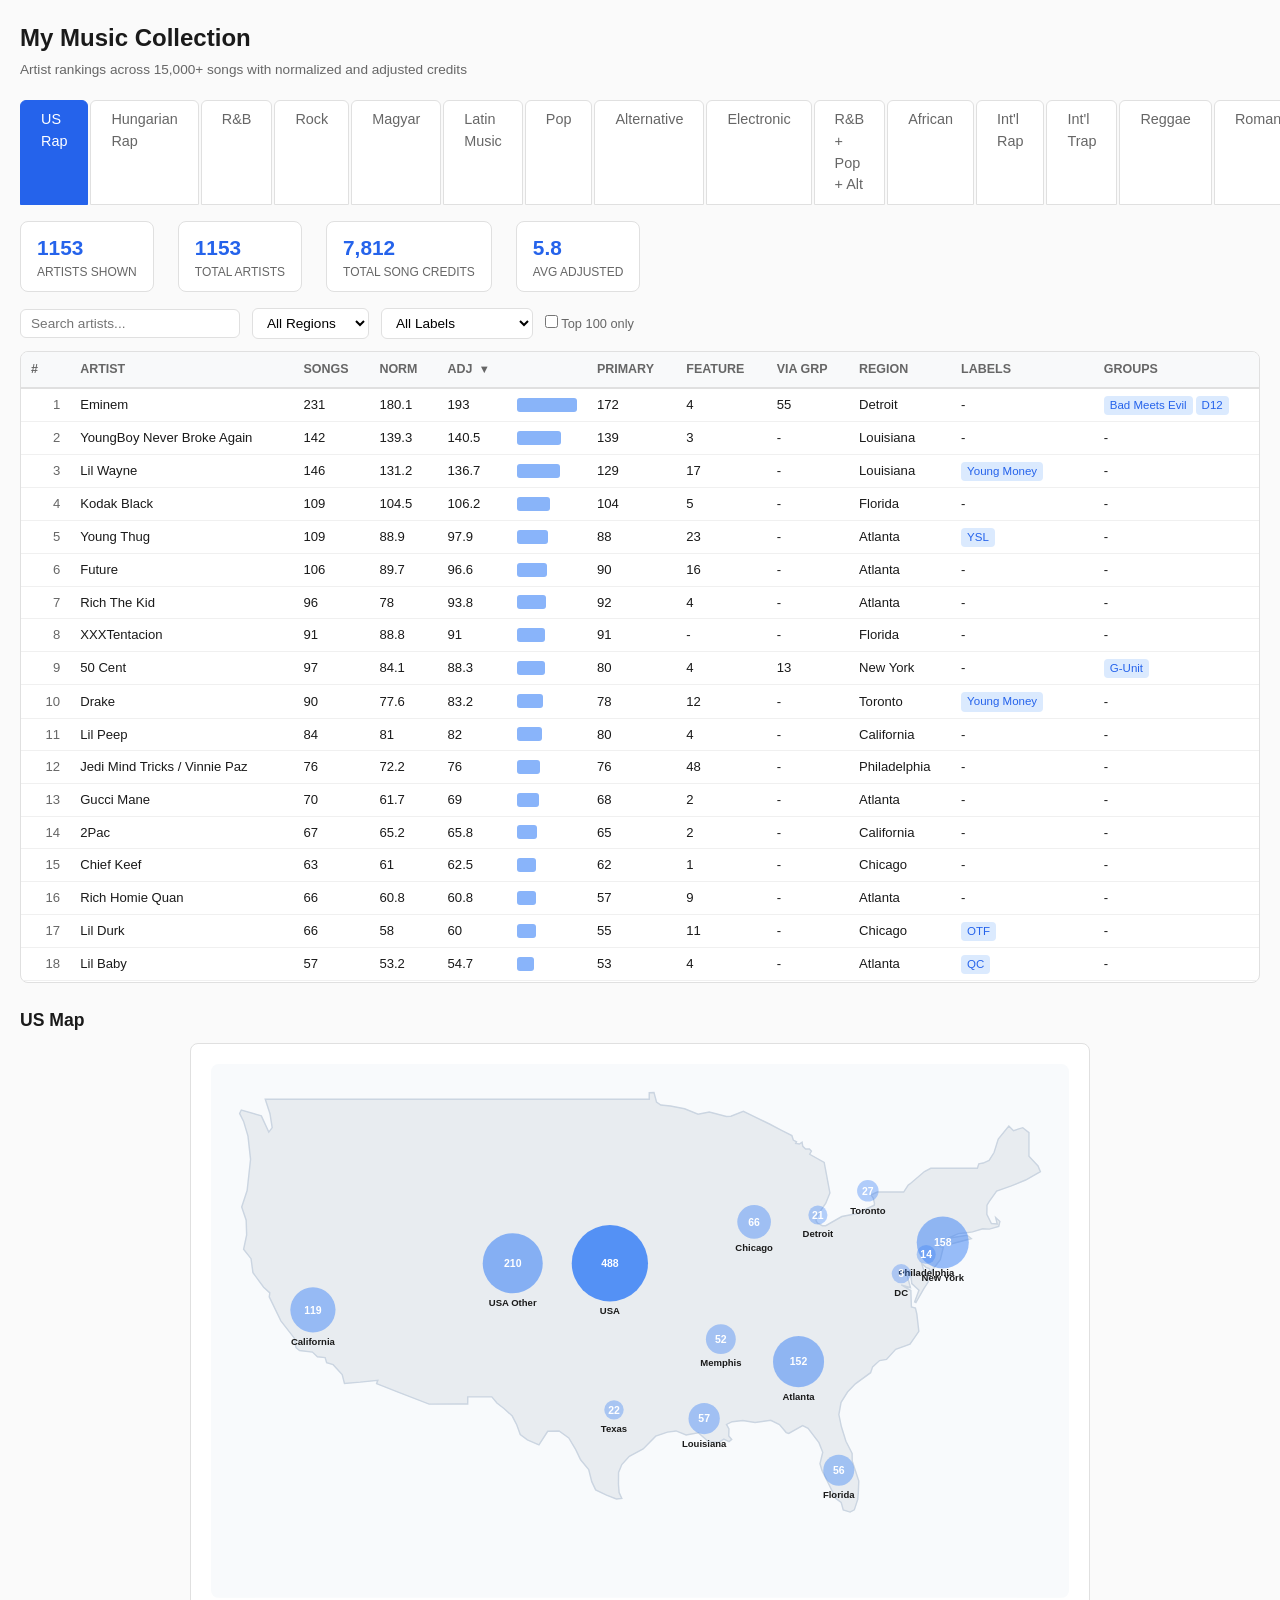
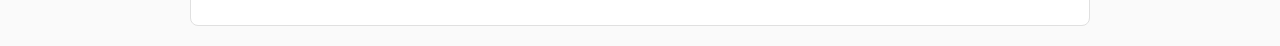
==== commit 8a3f2bbb: "﻿Recover 320 unattributed songs without inventing an artist Unattributed goes 1,163 -> 843. The numb" ====
--- a/index.html
+++ b/index.html
@@ -316,17 +316,17 @@
 </div>
 
 <script>
-const TREES = {"Eminem":[{"n":"Eminem","t":"d","c":[{"n":"A Beautiful Mind","t":"d","c":[{"n":"Ridaz.mp3","t":"f"}]},{"n":"Bad_Meets_Evil-Hell_The_Sequel-EP-2011-FUM","t":"d","c":[{"n":"02-bad_meets_evil-fast_lane-fum.mp3","t":"f"},{"n":"04-bad_meets_evil-above_the_law-fum.mp3","t":"f"},{"n":"07-bad_meets_evil-lighters_(feat_bruno_mars)-fum.mp3","t":"f"},{"n":"08-bad_meets_evil-take_from_me-fum.mp3","t":"f"},{"n":"11-bad_meets_evil-echo_(bonus)-fum.mp3","t":"f"}]},{"n":"Before","t":"d","c":[{"n":"Thats All She Wrote Feat. T.I..mp3","t":"f"}]},{"n":"Before The Relapse","t":"d","c":[{"n":"Biterphobia.mp3","t":"f"},{"n":"Desperados.mp3","t":"f"},{"n":"Shinein.mp3","t":"f"}]},{"n":"Diss Me, Diss You Disk 1","t":"d","c":[{"n":"Crush Destroy.mp3","t":"f"},{"n":"The Sauce.mp3","t":"f"}]},{"n":"Diss Me, Diss You Disk 2","t":"d","c":[{"n":"Loose Change.mp3","t":"f"},{"n":"Quitter.mp3","t":"f"},{"n":"Say My Name.mp3","t":"f"}]},{"n":"Don_t Call Me Marshall","t":"d","c":[{"n":"Back Down Royce (Feat D-12).mp3","t":"f"}]},{"n":"E - MMLP2","t":"d","c":[{"n":"06. Legacy.mp3","t":"f"},{"n":"12. The Monster Ft. Rihanna.mp3","t":"f"}]},{"n":"Eminem - 8 Mile Soundtrack","t":"d","c":[{"n":"02. Eminem - Love Me feat. Obie Trice & 50 Cent.mp3","t":"f"},{"n":"05. 50 Cent - Places To Go.mp3","t":"f"},{"n":"06. D12  - Rap Game.mp3","t":"f"},{"n":"20. Joe Beast -  Gangsta.mp3","t":"f"},{"n":"22. Shaunta - California.mp3","t":"f"}]},{"n":"Eminem - The Marshall Mathers LP","t":"d","c":[{"n":"05 Who Knew.mp3","t":"f"},{"n":"13 Drug Ballad.mp3","t":"f"}]},{"n":"Eminem - The Slim Shady EP (1998)","t":"d","c":[{"n":"04 just don_t give a fuck.mp3","t":"f"},{"n":"08 murder, murder.mp3","t":"f"}]},{"n":"Eminem - The Slim Shady LP (1999)","t":"d","c":[{"n":"06 If I Had.mp3","t":"f"},{"n":"17 As the World Turns.mp3","t":"f"}]},{"n":"Eminem Is Back","t":"d","c":[]},{"n":"Eminem-8Mile_EP-(Bootleg)-2003-FUM","t":"d","c":[{"n":"01-eminem-lose_yourself-fum.mp3","t":"f"},{"n":"02-eminem-8_mile-fum.mp3","t":"f"},{"n":"03-eminem-love_me_(feat._obie_trice_and_50_cent)-fum.mp3","t":"f"},{"n":"04-eminem-stimulate-fum.mp3","t":"f"},{"n":"05-eminem-rabbit_run-fum.mp3","t":"f"},{"n":"06-eminem-rap_game_(feat._d12_and_50_cent)-fum.mp3","t":"f"},{"n":"10-eminem-vs_lc_(bonus)-fum.mp3","t":"f"},{"n":"11-eminem-vs_lotto_(bonus)-fum.mp3","t":"f"},{"n":"12-eminem-vs_papa_doc_(bonus)-fum.mp3","t":"f"}]},{"n":"Eminem-Curtain_Call_The_Hits-2CD-2005-FUM","t":"d","c":[{"n":"107-eminem-shake_that_(feat._nate_dogg)-fum.mp3","t":"f"},{"n":"116-eminem-when_i_m_gone-fum.mp3","t":"f"}]},{"n":"Eminem-Encore-2CD-2004-FUM","t":"d","c":[{"n":"102-eminem-evil_deeds-fum.mp3","t":"f"},{"n":"103-eminem-never_enough_(feat._50_cent_and_nate_dogg)-fum.mp3","t":"f"},{"n":"104-eminem-yellow_brick_road-fum.mp3","t":"f"},{"n":"105-eminem-like_toy_soldiers-fum.mp3","t":"f"},{"n":"106-eminem-mosh-fum.mp3","t":"f"},{"n":"108-eminem-my_1st_single-fum.mp3","t":"f"},{"n":"110-eminem-rain_man-fum.mp3","t":"f"},{"n":"111-eminem-big_weenie-fum.mp3","t":"f"},{"n":"113-eminem-just_lose_it-fum.mp3","t":"f"},{"n":"114-eminem-ass_like_that-fum.mp3","t":"f"},{"n":"115-eminem-spend_some_time_(feat._obie_trice,_stat_quo_and_50_cent)-fum.mp3","t":"f"},{"n":"116-eminem-mockingbird-fum.mp3","t":"f"},{"n":"117-eminem-crazy_in_love_(feat._ann_wilson)-fum.mp3","t":"f"},{"n":"118-eminem-one_shot_2_shot_(feat._d12)-fum.mp3","t":"f"},{"n":"120-eminem-encore_(feat._dr._dre_and_50_cent)-fum.mp3","t":"f"},{"n":"201-eminem-we_as_americans-fum.mp3","t":"f"},{"n":"202-eminem-love_you_more-fum.mp3","t":"f"}]},{"n":"Eminem-Infinite-1996-FUM","t":"d","c":[{"n":"01-eminem-infinite-fum.mp3","t":"f"}]},{"n":"Eminem-Man_In_The_Mirror-(Bootleg)-8CD-2012-FUM","t":"d","c":[{"n":"105-eminem-911_(feat._b-real_and_ganxsta_ridd)-fum.mp3","t":"f"},{"n":"106-eminem-airplanes_part_2_(feat._b.o.b)-fum.mp3","t":"f"},{"n":"110-eminem-bad_guys_always_die_(feat._dr._dre)-fum.mp3","t":"f"},{"n":"201-eminem-can_i_bitch-fum.mp3","t":"f"},{"n":"204-eminem-classic_shit_(feat._stat_quo)-fum.mp3","t":"f"},{"n":"210-eminem-drama_setter_(feat._tony_yayo_and_obie_trice)-fum.mp3","t":"f"},{"n":"301-eminem-forgot_about_dre_(feat_eminem)-fum.mp3","t":"f"},{"n":"307-eminem-go_to_sleep_(feat._obie_trice_and_dmx)-fum.mp3","t":"f"},{"n":"311-eminem-hailies_revenge_(doe_rae_me)_(feat._obie_trice_and_d12)-fum.mp3","t":"f"},{"n":"312-eminem-hands_on_you_(feat._obie_trice)-fum.mp3","t":"f"},{"n":"314-eminem-hellbound_(feat._j-black_and_masta_ace)-fum.mp3","t":"f"},{"n":"401-eminem-i_need_a_doctor_(feat._dr._dre)-fum.mp3","t":"f"},{"n":"409-eminem-invasion_part_iii_armageddon-fum.mp3","t":"f"},{"n":"503-eminem-my_name_(feat._xzibit_and_nate_dogg)-fum.mp3","t":"f"},{"n":"506-eminem-nail_in_the_coffin-fum.mp3","t":"f"},{"n":"512-eminem-one_day_at_a_time_(feat._2pac_and_the_outlawz)-fum.mp3","t":"f"},{"n":"514-eminem-outro_(feat._d-12_and_obie_trice)-fum.mp3","t":"f"},{"n":"611-eminem-scary_movies_(feat._royce_da_5_9)-fum.mp3","t":"f"},{"n":"612-eminem-serious_(feat._promatic_and_swifty)-fum.mp3","t":"f"},{"n":"614-eminem-shit_hits_the_fan_(feat._obie_trice_and_dr._dre)-fum.mp3","t":"f"},{"n":"615-eminem-smack_that_(feat._akon)-fum.mp3","t":"f"},{"n":"616-eminem-soldier_like_me_(return_of_the_soulja)_(feat._2pac)-fum.mp3","t":"f"},{"n":"617-eminem-stir_crazy_(feat._the_madd_rapper)-fum.mp3","t":"f"},{"n":"618-eminem-syllables_(feat._jay-z,_dr._dre_and_50_cent)-fum.mp3","t":"f"},{"n":"701-eminem-talk_to_me_(feat._young_jeezy_and_freddie_gibbs)-fum.mp3","t":"f"},{"n":"703-eminem-the_apple-fum.mp3","t":"f"},{"n":"718-eminem-warriors_part_2_(feat._lloyd_banks,_50_cent_and_nate_dogg)-fum.mp3","t":"f"},{"n":"801-eminem-we_aint_(feat._the_game)-fum.mp3","t":"f"},{"n":"802-eminem-we_all_die_one_day_(feat._50_cent,_lloyd_banks_and_obie_trice)-fum.mp3","t":"f"},{"n":"804-eminem-we_shine_(original)_(ft._da_ruckus)-fum.mp3","t":"f"},{"n":"807-eminem-welcome_to_detroit_city_(feat._trick_trick)-fum.mp3","t":"f"},{"n":"810-eminem-what_s_the_difference_(feat._xzibit)-fum.mp3","t":"f"},{"n":"815-eminem-who_want_it_(feat._trick_trick)-fum.mp3","t":"f"}]},{"n":"Eminem-Recovery-2010-FUM","t":"d","c":[{"n":"01-eminem-cold_wind_blows-fum.mp3","t":"f"},{"n":"02-eminem-talkin__2_myself_(feat._kobe)-fum.mp3","t":"f"},{"n":"03-eminem-on_fire-fum.mp3","t":"f"},{"n":"06-eminem-going_through_changes-fum.mp3","t":"f"},{"n":"07-eminem-not_afraid-fum.mp3","t":"f"},{"n":"08-eminem-seduction-fum.mp3","t":"f"},{"n":"09-eminem-no_love_(feat._lil_wayne)-fum.mp3","t":"f"},{"n":"10-eminem-space_bound-fum.mp3","t":"f"},{"n":"11-eminem-cinderella_man-fum.mp3","t":"f"},{"n":"12-eminem-25_to_life-fum.mp3","t":"f"},{"n":"14-eminem-almost_famous-fum.mp3","t":"f"},{"n":"15-eminem-love_the_way_you_lie_(feat._rihanna)-fum.mp3","t":"f"},{"n":"16-eminem-you_re_never_over-fum.mp3","t":"f"},{"n":"17-eminem-untitled_(bonus_track)-fum.mp3","t":"f"}]},{"n":"Eminem-Relapse-2009-FUM","t":"d","c":[{"n":"06-eminem-hello-fum.mp3","t":"f"},{"n":"08-eminem-same_song_and_dance-fum.mp3","t":"f"},{"n":"09-eminem-we_made_you-fum.mp3","t":"f"},{"n":"14-eminem-must_be_the_ganja-fum.mp3","t":"f"},{"n":"16-eminem-deja_vu-fum.mp3","t":"f"},{"n":"17-eminem-beautiful-fum.mp3","t":"f"},{"n":"18-eminem-crack_a_bottle_(feat._dr._dre_and_50_cent)-fum.mp3","t":"f"},{"n":"20-eminem-underground-fum.mp3","t":"f"},{"n":"21-eminem-my_darling_(bonus_track)-fum.mp3","t":"f"},{"n":"22-eminem-careful_what_you_wish_for_(bonus_track)-fum.mp3","t":"f"}]},{"n":"Eminem-Relapse_Refill-EP-2009-FUM","t":"d","c":[{"n":"01-eminem-forever_(feat._drake,_kayne_west_and_lil__wayne)-fum.mp3","t":"f"},{"n":"06-eminem-music_box-fum.mp3","t":"f"}]},{"n":"Eminem-The_Eminem_Show-2002-FUM","t":"d","c":[{"n":"02-eminem-white_america-fum.mp3","t":"f"},{"n":"03-eminem-business-fum.mp3","t":"f"},{"n":"04-eminem-cleanin_out_my_closet-fum.mp3","t":"f"},{"n":"05-eminem-square_dance-fum.mp3","t":"f"},{"n":"07-eminem-soldier-fum.mp3","t":"f"},{"n":"08-eminem-say_goodbye_hollywood-fum.mp3","t":"f"},{"n":"09-eminem-drips_(feat._obie_trice)-fum.mp3","t":"f"},{"n":"10-eminem-without_me-fum.mp3","t":"f"},{"n":"12-eminem-sing_for_the_moment-fum.mp3","t":"f"},{"n":"13-eminem-superman_(feat._dina_rae)-fum.mp3","t":"f"},{"n":"14-eminem-hailie_s_song-fum.mp3","t":"f"},{"n":"16-eminem-when_the_music_stops_(feat._d12)-fum.mp3","t":"f"},{"n":"17-eminem-say_what_you_say_(feat._dr._dre)-fum.mp3","t":"f"},{"n":"18-eminem-_till_i_collapse_(feat._nate_dogg)-fum.mp3","t":"f"}]},{"n":"Eminem-The_Marshall_Mathers_LP-2000-FUM","t":"d","c":[{"n":"02-eminem-kill_you-fum.mp3","t":"f"},{"n":"03-eminem-stan_(feat._dido)-fum.mp3","t":"f"},{"n":"07-eminem-the_way_i_am-fum.mp3","t":"f"},{"n":"08-eminem-the_real_slim_shady-fum.mp3","t":"f"},{"n":"10-eminem-i_m_back-fum.mp3","t":"f"},{"n":"11-eminem-marshall_mathers-fum.mp3","t":"f"},{"n":"15-eminem-bitch_please_ii_(feat._dr._dre,_snoop_dogg,_xzibit_and_nate_dogg)-fum.mp3","t":"f"},{"n":"16-eminem-kim-fum.mp3","t":"f"},{"n":"17-eminem-under_the_influence_(feat._d12)-fum.mp3","t":"f"},{"n":"18-eminem-criminal-fum.mp3","t":"f"}]},{"n":"Eminem-The_Re-Up_(Eminem_Edition)-2006-FUM","t":"d","c":[{"n":"04-eminem-you_don_t_know_(feat._50_cent,_cashis_and_lloyd_banks)-fum.mp3","t":"f"},{"n":"05-eminem-jimmy_crack_corn_(feat._50_cent)-fum.mp3","t":"f"},{"n":"07-eminem-no_apologies-fum.mp3","t":"f"}]},{"n":"Eminem-The_Slim_Shady_LP-2CD-1999-FUM","t":"d","c":[{"n":"102-eminem-my_name_is-fum.mp3","t":"f"},{"n":"103-eminem-guilty_conscience_(feat._dr._dre)-fum.mp3","t":"f"},{"n":"104-eminem-brain_damage-fum.mp3","t":"f"},{"n":"106-eminem-if_i_had-fum.mp3","t":"f"},{"n":"107-eminem-97_bonnie_and_clyde-fum.mp3","t":"f"},{"n":"109-eminem-role_model-fum.mp3","t":"f"},{"n":"111-eminem-my_fault-fum.mp3","t":"f"},{"n":"114-eminem-rock_bottom-fum.mp3","t":"f"},{"n":"120-eminem-still_dont_give_a_fuck-fum.mp3","t":"f"}]},{"n":"Forgetting Marshall Mathers","t":"d","c":[{"n":"Difficult.mp3","t":"f"},{"n":"Magic Feat French Montana.mp3","t":"f"},{"n":"Topless Feat Nas _ Slim The Mobster.mp3","t":"f"}]},{"n":"Fucking Crazy","t":"d","c":[]},{"n":"I Am Marshall","t":"d","c":[{"n":"Atlanta On Fire.mp3","t":"f"}]},{"n":"Off The Wall","t":"d","c":[{"n":"Shit On You.mp3","t":"f"},{"n":"Stir Crazy.mp3","t":"f"}]},{"n":"Raw And Uncut","t":"d","c":[{"n":"Rap Game (Bump Heads).mp3","t":"f"}]},{"n":"Shady XV - YouTube","t":"d","c":[{"n":"Eminem - Detroit Vs Everybody.mp3","t":"f"},{"n":"Eminem - Lose Yourself (Original Demo).mp3","t":"f"}]},{"n":"Southpaw Soundtrack - YouTube","t":"d","c":[{"n":"Eminem - Phenomenal.mp3","t":"f"}]},{"n":"Straight From The Lab","t":"d","c":[{"n":"Come On In Feat D12.mp3","t":"f"}]},{"n":"The Eminem Show","t":"d","c":[]},{"n":"The Freestyle Show (CD 1)","t":"d","c":[{"n":"Any Word.mp3","t":"f"},{"n":"Freestyle (D.J. Kay Slay).mp3","t":"f"},{"n":"Rap Olympics Final Battle (Vs Juice).mp3","t":"f"},{"n":"Rap Olympics.mp3","t":"f"}]},{"n":"The Marshall Mathers LP","t":"d","c":[]},{"n":"The Reunion Mixtape","t":"d","c":[{"n":"25 - D12 - Swift Solo.mp3","t":"f"},{"n":"26 - D12 - Bizarre Solo.mp3","t":"f"},{"n":"31 - D12 - Hands Up High.mp3","t":"f"}]},{"n":"The Underground Collection","t":"d","c":[{"n":"Bump Heads.mp3","t":"f"},{"n":"Murder She Wrote.mp3","t":"f"},{"n":"Shes the One.mp3","t":"f"}]},{"n":"The_One_Man_Mob-(DatPiff.com)","t":"d","c":[{"n":"Bugz - The One Man Mob (DatPiff.com)","t":"d","c":[{"n":"04) Act A Fool.mp3","t":"f"}]}]},{"n":"UNRELEASED-SOLO-FEATURING D12","t":"d","c":[{"n":"D12 - My Life Made Men _ Benzino _ Royce Da 5 9 Diss.mp3","t":"f"},{"n":"Eminem - Keep Talking ft D12.mp3","t":"f"},{"n":"Eminem Ft. D12 - Back Down Royce.mp3","t":"f"},{"n":"Eminem Ft. D12 - Murder.mp3","t":"f"},{"n":"Proof - 72nd And Central.mp3","t":"f"},{"n":"Proof - I Thought I told you.mp3","t":"f"},{"n":"Proof - What People Do For Money.mp3","t":"f"},{"n":"Proof-Dont Know Me.mp3","t":"f"}]},{"n":"10 - Eminem ft Rihanna - The Monster (DatPiff Exclusive).mp3","t":"f"},{"n":"16 - Eminem ft Liz Rodrigues - Survival (DatPiff Exclusive).mp3","t":"f"},{"n":"41 - Eminem - Rap God (Remake Instrumental) (Prod by Pries) (Got Instrumentalscom) (DatPiff Exclusive).mp3","t":"f"},{"n":"Eminem - Say goodbye - New Song 2013.mp3","t":"f"},{"n":"Eminem Featuring Rihanna - Love The Way You Lie.mp3","t":"f"}]}],"Lil Wayne":[{"n":"Lil_ Wayne","t":"d","c":[{"n":"Dedication_5-(DatPiff.com)","t":"d","c":[{"n":"Lil Wayne - Dedication 5 (DatPiff.com)","t":"d","c":[{"n":"01 - Im Good ft The Weeknd (DatPiff Exclusive).mp3","t":"f"},{"n":"05 - Drama  Weezy (DatPiff Exclusive).mp3","t":"f"},{"n":"20 - Competition Interlude (DatPiff Exclusive).mp3","t":"f"},{"n":"23 - Levels ft Vado (DatPiff Exclusive).mp3","t":"f"}]}]},{"n":"I Am Not A Human Being","t":"d","c":[{"n":"12-Lil Wayne Ft. Lil Twist, Lil’ Chuckee, Gudda Gudda, Jae Millz, And Nicki Minaj - YM Salute (Bonus) (Prod. by Lil Wayne, Mr. Pyro, _ Polow da Don).mp3","t":"f"}]},{"n":"In tune we trust - YouTube","t":"d","c":[{"n":"Lil Wayne - Mula Gang feat. Jay Jones, HoodyBaby _ Euro (Official Audio).mp3","t":"f"}]},{"n":"Lil Wayne 'The Carter VI' Album","t":"d","c":[{"n":"Lil Wayne - Flex Up.mp3","t":"f"},{"n":"Lil Wayne - Written History (Visualizer).mp3","t":"f"}]},{"n":"Lil Wayne - 500 Degreez","t":"d","c":[{"n":"14-lil_wayne-young_n_blues-rns.mp3","t":"f"}]},{"n":"Lil Wayne - Best Rapper Alive Part 3","t":"d","c":[{"n":"02-lil_wayne-white_girl_(remix)_feat._young_jeezy_rick_ross_and_fabolous-cr.mp3","t":"f"},{"n":"08-lil_wayne-beat_without_the_bass_feat._freeky_zeeky_and_jha_jha-cr.mp3","t":"f"},{"n":"09-lil_wayne-9mm_feat._david_banner_snoop_dogg_and_akon-cr.mp3","t":"f"},{"n":"12-lil_wayne-duffle_bag_boy_feat._playaz_circle-cr.mp3","t":"f"},{"n":"14-lil_wayne-shot_to_the_heart_feat._rick_ross-cr.mp3","t":"f"},{"n":"17-lil_wayne-push_feat._enrique_iglesias-cr.mp3","t":"f"},{"n":"20-lil_wayne-you_nasty_feat._currensy_and_mack_maine_(produced_by_neptunes)-cr.mp3","t":"f"}]},{"n":"Lil Wayne - Da Drought Vol.1","t":"d","c":[{"n":"lil_wayne-02-da_drought-dsr.mp3","t":"f"},{"n":"lil_wayne-03-cops_is_watchin-dsr.mp3","t":"f"},{"n":"lil_wayne-05-wont_fuck_wit_me-dsr.mp3","t":"f"}]},{"n":"Lil Wayne - Da Drought Vol.2","t":"d","c":[{"n":"07-lil_wayne-check_one_two-sut.mp3","t":"f"},{"n":"15-reel-why-sut.mp3","t":"f"}]},{"n":"Lil Wayne - Da Drought Vol.3","t":"d","c":[{"n":"CD 1","t":"d","c":[{"n":"01.Intro.mp3","t":"f"},{"n":"02.Black Republican feat. Julelz Santana.mp3","t":"f"},{"n":"04.Put Some Keys On That.mp3","t":"f"},{"n":"05.Ride 4 My Niggas.mp3","t":"f"},{"n":"13.Promise.mp3","t":"f"}]},{"n":"CD 2","t":"d","c":[{"n":"04.King Kong.mp3","t":"f"},{"n":"13.President feat. Currency.mp3","t":"f"}]}]},{"n":"Lil Wayne - Dedication (Gangsta Grillz)","t":"d","c":[{"n":"15-dj_drama_and_lil_wayne-im_a_ridah-sut.mp3","t":"f"}]},{"n":"Lil Wayne - Dedication 2 (Gangsta Grillz)","t":"d","c":[{"n":"06 - DJ Drama and Lil Wayne - Workin Em.mp3","t":"f"},{"n":"20 - DJ Drama and Lil Wayne - Hustlin.mp3","t":"f"},{"n":"23 - DJ Drama and Lil Wayne - No Other feat. Juelz Santana.mp3","t":"f"}]},{"n":"Lil Wayne - Dedication 3 - YouTube","t":"d","c":[{"n":"Lil Wayne - Dedication 3 - 11 - She_s A Ryder.mp3","t":"f"},{"n":"Lil Wayne - Dedication 3 - 12 - Still I Rise.mp3","t":"f"}]},{"n":"Lil Wayne - Dedication 6 [D6] (WORLD PREMIERE!) - YouTube","t":"d","c":[]},{"n":"Lil Wayne - Free Weezy Album - YouTube","t":"d","c":[{"n":"London Roads.mp3","t":"f"}]},{"n":"Lil Wayne - I Am Not a Human Being II (Deluxe Version) [2013-Album] iTunes M4A NimitMak SilverRG","t":"d","c":[{"n":"06 Back To You.m4a","t":"f"},{"n":"07 Trigger Finger (feat. Soulja Boy).m4a","t":"f"}]},{"n":"Lil Wayne - In The Carter Chronicles","t":"d","c":[{"n":"05-lil_wayne-get_it_on.mp3","t":"f"},{"n":"21-lil_wayne-outstanding.mp3","t":"f"},{"n":"24-lil_wayne-trouble.mp3","t":"f"},{"n":"25-lil_wayne-bonus_track_1.mp3","t":"f"}]},{"n":"Lil Wayne - Lights Out","t":"d","c":[{"n":"05-lil_wayne-everything.mp3","t":"f"}]},{"n":"Lil Wayne - No Ceilings 2 (Full Mixtape) - YouTube","t":"d","c":[]},{"n":"Lil Wayne - No Ceilings 3 A Side (Full Mixtape)","t":"d","c":[]},{"n":"Lil Wayne - No Ceilings 3 B Side (Full Mixtape)","t":"d","c":[{"n":"Lil Wayne - Tyler Herro feat. Big Sean   No Ceilings 3 B Side (Official Audio).mp3","t":"f"}]},{"n":"Lil Wayne - R _ Weezy","t":"d","c":[{"n":"03-Lil Wayne - What You Trippin Feat Danity Kane-RGF.mp3","t":"f"},{"n":"12-Lil Wayne - Sweetest Girl Feat Akon _ Wyclef-RGF.mp3","t":"f"},{"n":"15-Lil Wayne - You Feat Lloyd-RGF.mp3","t":"f"},{"n":"16-Lil Wayne - One of A Kind Feat Paula Deanda-RGF.mp3","t":"f"},{"n":"20-Lil Wayne - Gimme That Feat Chris Brown-RGF.mp3","t":"f"},{"n":"21-Lil Wayne - Tell Me Feat Bobby Valentino-RGF.mp3","t":"f"},{"n":"22-Lil Wayne - Lost Without Weezy (Outro)-RGF.mp3","t":"f"}]},{"n":"Lil Wayne - SQ1 (Collector_s Edition)","t":"d","c":[{"n":"lil_wayne_and_the_sqad-07-we_in_the_scene.mp3","t":"f"},{"n":"lil_wayne_and_the_sqad-10-im_gangsta.mp3","t":"f"}]},{"n":"Lil Wayne - SQ3 (Collector_s Edition)","t":"d","c":[]},{"n":"Lil Wayne - SQ4 (Collector_s Edition)","t":"d","c":[{"n":"11-lil_wayne_and_sqad_up-best_of_me.mp3","t":"f"}]},{"n":"Lil Wayne - SQ5 (Collector_s Edition)","t":"d","c":[{"n":"15-lil_wayne_and_the_sqad-never_split.mp3","t":"f"}]},{"n":"Lil Wayne - SQ6 (Collector_s Edition)","t":"d","c":[{"n":"06-freestyle-best-of-me.mp3","t":"f"}]},{"n":"Lil Wayne - Tha Carter IV (Deluxe Edition)","t":"d","c":[{"n":"Lil Wayne - Tha Carter IV (Deluxe Edition)","t":"d","c":[{"n":"02 Blunt Blowin.mp3","t":"f"},{"n":"06 She Will (Feat. Drake).mp3","t":"f"},{"n":"10 Abortion.mp3","t":"f"},{"n":"12 How To Love.mp3","t":"f"},{"n":"13 President Carter.mp3","t":"f"},{"n":"16 I Like The View.mp3","t":"f"},{"n":"17 Mirror (Feat. Bruno Mars).mp3","t":"f"}]},{"n":"09 John (feat. Rick Ross).m4a","t":"f"}]},{"n":"Lil Wayne - Tha Carter V (2018) Mp3 (320kbps) [Hunter]","t":"d","c":[{"n":"Lil Wayne - Tha Carter V (2018)","t":"d","c":[{"n":"02. Don_t Cry (feat. XXXTENTACION).mp3","t":"f"},{"n":"05. Let It Fly (feat. Travis Scott).mp3","t":"f"},{"n":"06. Can_t Be Broken.mp3","t":"f"}]}]},{"n":"Lil Wayne - Tha Fix","t":"d","c":[{"n":"02-lil_wayne-yea_baby-phaze.mp3","t":"f"},{"n":"04-lil_wayne-do_it_(remix)_(feat_nikki_and_dizzy)-phaze.mp3","t":"f"},{"n":"08-lil_wayne-get_real_gangsta_(feat_dizzy)-phaze.mp3","t":"f"}]},{"n":"Lil Wayne - Tha Fix Before Tha VI","t":"d","c":[]},{"n":"LiL Wayne - The Carter","t":"d","c":[{"n":"01_-_lil_wayne_-_walk_in-mp3xplosion.mp3","t":"f"},{"n":"04_-_lil_wayne_-_bm_j.r-mp3xplosion.mp3","t":"f"},{"n":"12_-_lil_wayne_-_bring_it_back_(feat._mannie_fresh)-mp3xplosion.mp3","t":"f"}]},{"n":"LiL Wayne - The Carter II","t":"d","c":[{"n":"02-lil_wayne-fly_in.mp3","t":"f"},{"n":"07-lil_wayne-best_rapper_alive.mp3","t":"f"},{"n":"13-lil_wayne-carter_ii.mp3","t":"f"},{"n":"14-lil_wayne-hustler_musik.mp3","t":"f"},{"n":"17-lil_wayne-weezy_baby_(feat_nikki).mp3","t":"f"},{"n":"22-lil_wayne-fly_out.mp3","t":"f"}]},{"n":"Lil Wayne - The Leak","t":"d","c":[{"n":"(01)_[Lil_Wayne]_You_Ain_t_Know.mp3","t":"f"},{"n":"(05)_[Lil_Wayne]_Smoking_Section.mp3","t":"f"},{"n":"(08)_[Lil_Wayne]_I_m_So_Hood_(Remix)_Ft._T-Pain_Young_Jeezy_Ludacris_Busta_Rhymes_Big_Boi_Fat_Joe.mp3","t":"f"},{"n":"(13)_[Lil_Wayne]_Outstanding_(Prod._By_Cipha_Sounds).mp3","t":"f"},{"n":"(14)_[Lil_Wayne]_Sweet_Girl_Ft._Akon_And_Wyclef.mp3","t":"f"},{"n":"(15)_[Lil_Wayne]_9mm_Ft._Snoop_Dogg_(Prod._By_David_Banner).mp3","t":"f"}]},{"n":"Lil Wayne - Worldwide Legacy Presents Please Say The Baby","t":"d","c":[]},{"n":"Lil Wayne - Worldwide Legacy Presents Waynes World","t":"d","c":[{"n":"lil_wayne-07-da_south_ft_lil_flip_and_ti.mp3","t":"f"}]},{"n":"Lil Wayne - Young Money Dedication (2CD)","t":"d","c":[{"n":"113-dj_drama_and_lil_wayne-2_words-sut.mp3","t":"f"},{"n":"214-dj_drama_and_lil_wayne-pac_dedication-sut.mp3","t":"f"}]},{"n":"Lil Wayne _ Birdman - Like Father, Like Son","t":"d","c":[{"n":"03-birdman_and_lil_wayne-stuntin_like_my_daddy.mp3","t":"f"},{"n":"06-birdman_lil wayne- you ain_t know.mp3","t":"f"},{"n":"09-birdman_and_lil_wayne-dont_die.mp3","t":"f"},{"n":"10-birdman_and_lil_wayne-aint_worried_bout_shit.mp3","t":"f"},{"n":"12-birdman_and_lil_wayne-leather_so_soft.mp3","t":"f"},{"n":"18-birdman_and_lil_wayne-cali_dro_(feat_daz_and_kurupt).mp3","t":"f"},{"n":"Birdman and Lil Wayne - Know What Im Doin (feat Rick Ross and T-Pain).mp3","t":"f"}]},{"n":"Lil Wayne _ Birdman - Like Father, Like Son (Bonus CD)","t":"d","c":[]},{"n":"Lil Wayne _ Jadakiss - The Drought Is Over Part Three","t":"d","c":[{"n":"06-lil_wayne_feat._bun_b-tell_me_you_need_me.mp3","t":"f"},{"n":"20-jadakiss-g_shit.mp3","t":"f"},{"n":"24-jadakiss-havoc_shit.mp3","t":"f"}]},{"n":"Lil Wayne _ Juelz Santana - I Can_t Feel My Face","t":"d","c":[{"n":"22-juelz_santana-cant_feal_my_face.mp3","t":"f"}]},{"n":"Lil Wayne Dedication 4 - YouTube","t":"d","c":[]},{"n":"Lil Wayne- The Carter III","t":"d","c":[{"n":"076 - Lil Wayne ft. T-Pain - Got Money     (™ Cash Money Universal Motown).MP3","t":"f"},{"n":"102 - Mr. Carter (Featuring Jay-Z) (Produced By Just Blaze).mp3","t":"f"},{"n":"112 - Lollipop (Featuring Static Major) (Produced By Jim Jonsin _ Deezle).mp3","t":"f"},{"n":"114 - Playing With Fire (Produced By Streetrunner).mp3","t":"f"},{"n":"201 - I_m Me (Produced By DJ Nasty _ L.V.M.).mp3","t":"f"}]},{"n":"Lil_Wayne-Tha_Block_Is_Hot-1999-BiRDPiRACY","t":"d","c":[{"n":"08-lil_wayne-fuck_tha_world.mp3","t":"f"}]},{"n":"No_Ceilings-(DatPiff.com)","t":"d","c":[{"n":"Lil Wayne - No Ceilings (DatPiff.com)","t":"d","c":[{"n":"21 - Sweet Dreams (Beyonce Feat Nicki Minaj _ Lil Wayne).mp3","t":"f"},{"n":"Lil Wayne - Swag Surf.mp3","t":"f"}]}]},{"n":"Rebirth (Deluxe Version)","t":"d","c":[{"n":"02 Prom Queen [Feat. Shanell].mp3","t":"f"},{"n":"08 Drop The World [Feat. Eminem].mp3","t":"f"},{"n":"09 Runnin [Feat. Shanell].mp3","t":"f"}]},{"n":"Sorry_4_The_Wait-(DatPiff.com)","t":"d","c":[{"n":"Lil Wayne - Sorry 4 The Wait (DatPiff.com)","t":"d","c":[{"n":"05 - Marvins Room (DatPiff Exclusive).mp3","t":"f"}]}]},{"n":"Sorry_4_The_Wait_2-(DatPiff.com)","t":"d","c":[{"n":"Lil Wayne - Sorry 4 The Wait 2 (DatPiff.com)","t":"d","c":[{"n":"13 - Preach Ft 2 Chainz.mp3","t":"f"},{"n":"16 - Admit It Ft SNL.mp3","t":"f"}]}]},{"n":"T-Wayne - YouTube","t":"d","c":[]},{"n":"Young.Money-We.Are.Young.Money-(Retail)-2009-[NoFS]","t":"d","c":[{"n":"11-Young Money Ft. Gucci Mane-Steady Mobbin_ (Prod. By Kane Beatz).mp3","t":"f"},{"n":"12-Young Money-Roger That.mp3","t":"f"}]},{"n":"04 - Lil Wayne - Shit Stains (DatPiff Exclusive).mp3","t":"f"},{"n":"09 - - Lil Wayne - Moment (DatPiff Exclusive).mp3","t":"f"},{"n":"13 - Lil Wayne - HollyWeezy (DatPiff Exclusive).mp3","t":"f"},{"n":"22 - Lil Wayne ft Drake - Grindin (DatPiff Exclusive).mp3","t":"f"},{"n":"39. Lil Wayne - Love Me (Feat. Drake _ Future).m4a","t":"f"},{"n":"Bg _ Cash Money Millionaires - Bling Bling HQ.mp3","t":"f"},{"n":"Birdman - 100 Million.mp3","t":"f"},{"n":"Bone Crusher - Never Scared ft. Killer Mike, T.I..mp3","t":"f"},{"n":"Cam Ron - Oh Boy ft. Juelz Santana.mp3","t":"f"},{"n":"DJ Khaled - I m the One ft. Justin Bieber, Quavo, Chance the Rapper, Lil Wayne.mp3","t":"f"},{"n":"Drop the world dirty version.mp3","t":"f"},{"n":"Lil Wayne - 3 Peat.mp3","t":"f"},{"n":"Lil Wayne - Apologize Remix.mp3","t":"f"},{"n":"Lil Wayne - Green _ Yellow - dropTheVibe.com.mp3","t":"f"},{"n":"Lil Wayne - Respect Us (Feat. Juvenile).mp3","t":"f"},{"n":"Lil Wayne - Ride For My Niggas.mp3","t":"f"},{"n":"Lil Wayne - Shoot Me Down.mp3","t":"f"},{"n":"Lil Wayne - The Block Is Hot.mp3","t":"f"},{"n":"Lil Wayne Feat Gucci Mane - We Be Steady Mobbin.mp3","t":"f"},{"n":"Lil Wayne ft Eminem - Still REmember 2009 New Fire Track.mp3","t":"f"},{"n":"lil-wayne-bonnie-and-clyde-freestyle.mp3","t":"f"},{"n":"Lil_ Wayne - Tha Mobb.mp3","t":"f"},{"n":"Trick Daddy - I m A Thug (Video Version).mp3","t":"f"}]}],"Kodak Black":[{"n":"Kodak Black","t":"d","c":[{"n":"Back For Everything","t":"d","c":[]},{"n":"Bill Israel","t":"d","c":[{"n":"Kodak Black - Dummy Green [Official Audio].mp3","t":"f"},{"n":"Kodak Black - Eeny, Meeny, Miny, Moe [Official Audio].mp3","t":"f"},{"n":"Kodak Black - Pimpin Ain_t Eazy [Official Music Video].mp3","t":"f"},{"n":"Kodak Black - Remember The Times [Official Audio].mp3","t":"f"}]},{"n":"Dying To Live - YouTube","t":"d","c":[{"n":"Kodak Black - Close To The Grave [Official Music Video].mp3","t":"f"},{"n":"Kodak Black - From The Cradle [Official Audio].mp3","t":"f"},{"n":"Kodak Black - Gnarly (Feat. Lil Pump) [Official Video].mp3","t":"f"},{"n":"Kodak Black - Identity Theft [Official Audio].mp3","t":"f"},{"n":"Kodak Black - If I_m Lyin, I_m Flyin [Official Video].mp3","t":"f"},{"n":"Kodak Black - MoshPit (feat. Juice WRLD) [Official Audio].mp3","t":"f"},{"n":"Kodak Black - Take One [Official Audio].mp3","t":"f"},{"n":"Kodak Black - Testimony [Official Music Video].mp3","t":"f"},{"n":"Kodak Black - ZEZE (feat. Travis Scott _ Offset) [Official Audio].mp3","t":"f"}]},{"n":"Haitian Boy Kodak","t":"d","c":[{"n":"Kodak Black - Dirty K [Official Audio].mp3","t":"f"},{"n":"Kodak Black - Maffioso [Official Audio].mp3","t":"f"},{"n":"Kodak Black - Round The Roses [Official Audio].mp3","t":"f"},{"n":"Kodak Black - Z Look Jamaican [Official Audio].mp3","t":"f"}]},{"n":"Kodak Black - Before The Album (FULL ALBUM)","t":"d","c":[{"n":"Kodak Black - We Working  [Official Audio].mp3","t":"f"}]},{"n":"Kodak Black - Closure EP (FULL EP) NEW EP 2022","t":"d","c":[{"n":"Kodak Black - Haitian Scarface [Official Music Video].mp3","t":"f"}]},{"n":"Kodak Black - Happy Birthday Kodak (FULL EP)","t":"d","c":[{"n":"Kodak Black - Falling Over (Tribute To XXXTentacion) [Official Audio].mp3","t":"f"},{"n":"Kodak Black - Feelin Peachy [Official Music Video].mp3","t":"f"}]},{"n":"Kodak Black - Heart Of The Projects (Full Mixtape) - YouTube","t":"d","c":[{"n":"Kodak Black - 18 (Heart Of The Projects).mp3","t":"f"},{"n":"Kodak Black - Destin (Heart Of The Projects).mp3","t":"f"},{"n":"Kodak Black - Heart Of The Project (Heart Of The Projects).mp3","t":"f"},{"n":"Kodak Black - I_m That Nigga (Heart Of The Projects).mp3","t":"f"},{"n":"Kodak Black - Kill The Beat (Heart Of The Projects).mp3","t":"f"},{"n":"Kodak Black - No Flocking (Heart Of The Projects).mp3","t":"f"}]},{"n":"Kodak Black - Institution - YouTube","t":"d","c":[{"n":"Kodak Black  INSTITUTION.mp3","t":"f"},{"n":"Kodak Black — Already.mp3","t":"f"},{"n":"Kodak Black — In Too Deep.mp3","t":"f"}]},{"n":"Kodak Black - Kodak The Blessing","t":"d","c":[]},{"n":"Kodak Black - Kutthroat Bill Vol  1 (FULL ALBUM 2022)","t":"d","c":[{"n":"At The Cross.mp3","t":"f"}]},{"n":"Kodak Black - Lil BIG Pac (Full Mixtape) - YouTube","t":"d","c":[{"n":"Kodak Black - 30 (Lil BIG Pac).mp3","t":"f"},{"n":"Kodak Black - Believe This Shit (RGB 2 Presented By Ethika).mp3","t":"f"},{"n":"Kodak Black - Can I (Lil BIG Pac).mp3","t":"f"},{"n":"Kodak Black - Everything 1k (Lil BIG Pac).mp3","t":"f"},{"n":"Kodak Black - Gave It All I Got (Lil BIG Pac).mp3","t":"f"},{"n":"Kodak Black - Slayed (Feat. Boosie Badazz) [Lil BIG Pac].mp3","t":"f"}]},{"n":"Kodak Black - Project Baby 2 (Album Deluxe) - YouTube","t":"d","c":[{"n":"23 Kodak Black ft Lil Wayne - Codeine Dreaming.mp3","t":"f"},{"n":"Big Bank [Official Audio].mp3","t":"f"},{"n":"Kodak Black - No CoDefendant [Official Audio].mp3","t":"f"},{"n":"Kodak Black - Pride [Official Audio].mp3","t":"f"},{"n":"Kodak Black - Roll in Peace (feat. Xxxtentacion) [Official Audio].mp3","t":"f"},{"n":"Kodak Black - Transportin_ [Official Audio].mp3","t":"f"},{"n":"Kodak Black - Versatile (Official Audio).mp3","t":"f"}]},{"n":"Kodak Black _ Plies - FEMA - YouTube","t":"d","c":[{"n":"Kodak Black - F.E.M.A Ft. Plies.mp3","t":"f"},{"n":"Kodak Black - Potato Ft. Plies.mp3","t":"f"},{"n":"Plies - Real Hitta feat. Kodak Black [Music Video].mp3","t":"f"}]},{"n":"Kodak Black- Baptize n Blood","t":"d","c":[]},{"n":"kodak Dieuson Octave","t":"d","c":[{"n":"Kodak Black -  Ima Be Real [Official Audio].mp3","t":"f"},{"n":"Kodak Black -  Never See Me [Official Audio].mp3","t":"f"}]},{"n":"kodak Gift For The Streets","t":"d","c":[]},{"n":"kodak Just Getting Started","t":"d","c":[]},{"n":"kodak Trill Bill","t":"d","c":[{"n":"Kodak Black -  Land In Hell [Official Audio].mp3","t":"f"}]},{"n":"kodak When I Was Dead","t":"d","c":[{"n":"Kodak Black - 2'CY [Official Music Video].mp3","t":"f"},{"n":"Kodak Black - Came Thru Flushin' [Official Visualizer].mp3","t":"f"},{"n":"Kodak Black - Extra Clips feat. WizDaWizard & Wam SpinThaBin [Official Visualizer].mp3","t":"f"},{"n":"Kodak Black - Facetime Hiding [Official Music Video].mp3","t":"f"},{"n":"Kodak Black - Hard Life [Official Visualizer].mp3","t":"f"},{"n":"Kodak Black - Kylie Grande [Official Music Video].mp3","t":"f"},{"n":"Kodak Black - Nothing To Me [Official Visualizer].mp3","t":"f"},{"n":"Kodak Black - Scared of My Money [Official Visualizer].mp3","t":"f"}]},{"n":"kodak Zap Stars","t":"d","c":[{"n":"Kodak Black Ft. Nardo Wick & G6reddot - Dirty Stick [Official Audio].mp3","t":"f"}]},{"n":"Painting pictures kodak black - YouTube","t":"d","c":[{"n":"Kodak Black - Corrlinks and JPay [Official Audio].mp3","t":"f"},{"n":"Kodak Black - Day For Day [Official Audio].mp3","t":"f"},{"n":"Kodak Black - Reminiscing (feat. A Boogie Wit Da Hoodie) [Official Audio].mp3","t":"f"},{"n":"Kodak Black - There He Go (Official Video).mp3","t":"f"},{"n":"Kodak Black - Tunnel Vision [Official Video].mp3","t":"f"},{"n":"Kodak Black - When Vultures Cry (Official Music Video).mp3","t":"f"},{"n":"Too Many Years (feat. PNB Rock) [Official Audio].mp3","t":"f"}]},{"n":"PISTOLZ & PEARLZ","t":"d","c":[{"n":"Kodak Black - GET AWAY [Official Visualizer].mp3","t":"f"},{"n":"Kodak Black - TRYNA FIGURE WHY [Official Visualizer].mp3","t":"f"}]},{"n":"Project_Baby-(DatPiff.com)","t":"d","c":[{"n":"Kodak Black  - Project Baby (DatPiff.com)","t":"d","c":[{"n":"03 - Catch Flight (Produced by Dj Jay-R).mp3","t":"f"},{"n":"06 - Aint No Fakin It (Produced by Dj Jay-R).mp3","t":"f"},{"n":"11 - Mystery (Produce by Dj Jay-R).mp3","t":"f"},{"n":"14 - Molly (Produced by Young Lan).mp3","t":"f"},{"n":"16 - Shoulda Woulda (Produced by Young Shun).mp3","t":"f"},{"n":"18 - Never Imagine Ft The Kolyons (Produced by Vakseen LLC).mp3","t":"f"}]},{"n":"Kodak Black -Str8 Bars (PROJECT BABY MIXTAPE).mp3","t":"f"}]},{"n":"sniper gang","t":"d","c":[{"n":"Super Gremlin.m4a","t":"f"}]},{"n":"Vulture Love Presents The Last Zombies on Earth","t":"d","c":[{"n":"Whippin Alot.mp3","t":"f"}]},{"n":"Alcy  Stick _ Move  Feat. Kodak Black (WSHH Exclusive - Official Music Video).mp3","t":"f"},{"n":"Blood Sweat Tears Revenge [Official Audio].mp3","t":"f"},{"n":"Jack Boy x Kodak Black  Run My Check Up  (WSHH Exclusive - Official Audio).mp3","t":"f"},{"n":"Kodak Black  5 on it _Freestyle_ Offical Video (TAKEFLIGHTFILMS).mp3","t":"f"},{"n":"Kodak Black  Can I  #FREEKODAK (WSHH Exclusive - Official Music Video).mp3","t":"f"},{"n":"Kodak Black  Chances  (WSHH Exclusive - Official Audio).mp3","t":"f"},{"n":"Kodak Black  HollyHood.mp3","t":"f"},{"n":"Kodak Black  Like Dat  (WSHH Exclusive - Official Music Video).mp3","t":"f"},{"n":"Kodak Black  SKRT  Prod. by SkipOnDaBeat (WSHH Exclusive - Official Music Video).mp3","t":"f"},{"n":"Kodak Black -  1800 NIGHTS  (OFFICIAL VIDEO).mp3","t":"f"},{"n":"Kodak Black - Ambition  I_m 14 And Already Thinking About Death  (Throwback Music Video).mp3","t":"f"},{"n":"Kodak Black - Cyber Truck [Official Video].mp3","t":"f"},{"n":"Kodak Black - Expeditiously (Official Audio).mp3","t":"f"},{"n":"Kodak Black - First Day Out [OFFICIAL MUSIC VIDEO].mp3","t":"f"},{"n":"Kodak Black - M.O.H..mp3","t":"f"},{"n":"Kodak Black - My Wrist.mp3","t":"f"},{"n":"Kodak Black - Skrilla.mp3","t":"f"},{"n":"KODAK BLACK - SKRT.mp3","t":"f"},{"n":"Kodak Black - Snap Shit [Official Audio].mp3","t":"f"},{"n":"Kodak Black - Snot Thot [Official Visual].mp3","t":"f"},{"n":"Kodak Black - Spaz Out.mp3","t":"f"},{"n":"Kodak Black - Still Hitting Licks.mp3","t":"f"},{"n":"Kodak Black - Take me away.mp3","t":"f"},{"n":"Kodak Black - Water ft. NBA Youngboy (Lyrics).mp3","t":"f"},{"n":"Kodak Black - Why They Call You Kodak [Official Audio].mp3","t":"f"},{"n":"Kodak Black - Why You Always Gotta Go [Official Audio].mp3","t":"f"},{"n":"Kodak Black _ Jackboy G To The A (Tee Grizzley Remix) (WSHH Exclusive - Official Music Video).mp3","t":"f"},{"n":"Kodak Black Feat. Plies Too Much Money (WSHH Exclusive - Official Music Video).mp3","t":"f"},{"n":"Kodak Black FT Koly P - KKK.mp3","t":"f"},{"n":"KODAK BLACK NO FLOCKIN (Official Video) FREESTYLE (Prod. by VinnyxProd).mp3","t":"f"},{"n":"Yo Gotti x Kodak Black - Weatherman.mp3","t":"f"}]}],"Future":[{"n":"Future","t":"d","c":[{"n":"2010 - Future - 1000  @192","t":"d","c":[{"n":"04 Future - So Cold.mp3","t":"f"}]},{"n":"2011 - Future - Dirty Sprite @192","t":"d","c":[{"n":"18 Future Stand (Feat. Scooter) [Prod. By Mike Da Rock Man].mp3","t":"f"},{"n":"21 Future 4 My People [Prod. By Jon Boy].mp3","t":"f"}]},{"n":"2011 - Future - Streetz Calling @VBR","t":"d","c":[{"n":"01 Future - Ain_t Tryin_.mp3","t":"f"},{"n":"03 Future - Name Hold Weight.mp3","t":"f"}]},{"n":"2011 - Future - True Story @320","t":"d","c":[{"n":"04 - Future-Aint No Way Around It.mp3","t":"f"},{"n":"06 - Future-Bigger Picture Feat Shawty Lo.mp3","t":"f"}]},{"n":"2012 - Future - Astronaut Status @320","t":"d","c":[{"n":"16 - Future - Chosen One (Final Version) (DatPiff Exclusive).mp3","t":"f"},{"n":"17 - Future - Break The Rules (DatPiff Exclusive).mp3","t":"f"}]},{"n":"2013 - Future - F.B.G. The Movie @320","t":"d","c":[{"n":"08 - Karate Chop ft Casino.mp3","t":"f"},{"n":"10 - Chosen One ft Rocko.mp3","t":"f"}]},{"n":"2013 - Future _ DJ Esco - Black Woodstock (The Soundtrack) @192","t":"d","c":[{"n":"19 Future - Brain On Drugz [Prod. By Looney Tunez].mp3","t":"f"}]},{"n":"2014 - Future - Honest (Deluxe Edition)","t":"d","c":[{"n":"05. Honest.mp3","t":"f"},{"n":"06. I Won feat. Kanye West.mp3","t":"f"}]},{"n":"Drake and  Future - What  A Time To Be Alive (2015)","t":"d","c":[{"n":"03. Live From the Gutter.mp3","t":"f"},{"n":"05. Scholarships.mp3","t":"f"},{"n":"06. Plastic Bag.mp3","t":"f"}]},{"n":"EVOL","t":"d","c":[{"n":"02 In Her Mouth.mp3","t":"f"},{"n":"10 Low Life (feat. The Weeknd).mp3","t":"f"},{"n":"11 Fly Shit Only.mp3","t":"f"},{"n":"Future - Wicked.mp3","t":"f"}]},{"n":"Future  FreeBand Gang - No Sleep (DatPiff.com)","t":"d","c":[{"n":"07 - Future-Club On Smash Prod By 808 Mafia.mp3","t":"f"},{"n":"20 - Shad Da God-Pesos Queso Prod By 808 Mafia.mp3","t":"f"},{"n":"21 - Future-Dem Prod By Will-A-Fool.mp3","t":"f"},{"n":"23 - Starlito-Insomnia Addict Prod By Ready Rob.mp3","t":"f"}]},{"n":"Future  Metro Boomin  WE STILL DON’T TRUST YOU  Rap  Hip-Hop  (2024) 320_kbps Beats⭐","t":"d","c":[{"n":"06. Show of Hands.mp3","t":"f"}]},{"n":"Future - Beast Mode [Hip-Hop _ Rap] [2015] Album [iTunes Plus M4A AAC] [UJ.rip]","t":"d","c":[{"n":"03 Aintchu (feat. Juvenile).m4a","t":"f"},{"n":"04 No Basic.m4a","t":"f"}]},{"n":"Future - BEASTMODE 2 (2018) Mp3 (320kbps) [Hunter]","t":"d","c":[{"n":"Future - BEASTMODE 2 (2018)","t":"d","c":[{"n":"02 CUDDLE MY WRIST.mp3","t":"f"},{"n":"04 31 DAYS.mp3","t":"f"},{"n":"05 RED LIGHT.mp3","t":"f"}]}]},{"n":"Future - Freebandz Future-Monster @320","t":"d","c":[{"n":"05-Future-F_ck_Up_Some_Commas_Prod_By_DJ_Spinz_Southside.mp3","t":"f"},{"n":"12-Future-Hardly_Prod_By_Southside.mp3","t":"f"},{"n":"Future  My Savages  (WSHH Premiere - Official Music Video).mp3","t":"f"},{"n":"Future _Codeine Crazy_ (WSHH Premiere - Official Music Video).mp3","t":"f"}]},{"n":"Future - High Off Life (Full Album) - YouTube","t":"d","c":[{"n":"Future - All Bad (Lyrics) ft. Lil Uzi Vert.mp3","t":"f"},{"n":"Future - Hard To Choose One (Audio).mp3","t":"f"},{"n":"Future - Harlem Shake (Audio) ft. Young Thug.mp3","t":"f"},{"n":"Future - Posted With Demons (Audio).mp3","t":"f"},{"n":"Future - Pray For A Key (Audio).mp3","t":"f"},{"n":"Future - Too Comfortable (Audio).mp3","t":"f"},{"n":"Future - Trapped In The Sun (Audio).mp3","t":"f"},{"n":"Future - Trillionaire (Audio) ft. Youngboy Never Broke Again.mp3","t":"f"},{"n":"Future - Up the River (Audio).mp3","t":"f"}]},{"n":"Future - HNDRXX (HENDRIX)","t":"d","c":[{"n":"Comin Out Strong.mp3","t":"f"}]},{"n":"Future - I Never Liked You (DELUXE) [Full Album]","t":"d","c":[{"n":"Future - 712PM (Official Audio).mp3","t":"f"},{"n":"Future - LIKE ME (Official Audio) ft. 42 Dugg, Lil Baby.mp3","t":"f"},{"n":"Future - PUFFIN ON ZOOTIEZ (Official Audio).mp3","t":"f"},{"n":"Future - STAYED DOWN (Official Audio) ft. Young Scooter.mp3","t":"f"},{"n":"Future - THE WAY THINGS GOING (Official Audio).mp3","t":"f"},{"n":"Future - VOODOO (Official Audio) ft. Kodak Black.mp3","t":"f"}]},{"n":"Future - Kno Mercy Reloaded (DatPiff.com)","t":"d","c":[]},{"n":"Future - Mixtape Pluto","t":"d","c":[{"n":"Future - TOO FAST (Official Music Video).mp3","t":"f"}]},{"n":"Future - Pluto 3D [iTunes] (2012-Album) [STumPZ-ReleaSe]","t":"d","c":[{"n":"04 - Future - News Or Somthn.mp3","t":"f"},{"n":"05 Turn On the Lights.mp3","t":"f"},{"n":"06 Straight Up.mp3","t":"f"},{"n":"09 Neva End (Remix) [feat. Kelly Row.mp3","t":"f"},{"n":"10 Tony Montana (feat. Drake).mp3","t":"f"},{"n":"Neva End - Future.mp3","t":"f"}]},{"n":"Future - Purple Reign - HotNewHipHop","t":"d","c":[{"n":"Future - Perkys Calling (Official Video).mp3","t":"f"}]},{"n":"Future - Save Me (Album)","t":"d","c":[]},{"n":"Future - SUPERFLY (OST) (2018) Mp3 (320 kbps) [Hunter]","t":"d","c":[{"n":"Future - SUPERFLY (Original Motion Picture Soundtrack) (320)","t":"d","c":[{"n":"06 Stains.mp3","t":"f"},{"n":"07 Show My Chain Some Love (feat. Young Thug).mp3","t":"f"},{"n":"10 Bag (feat. Yung Bans).mp3","t":"f"}]}]},{"n":"FUTURE - THE WIZARD 🔥 [FULL]","t":"d","c":[{"n":"Future - Stick to the Models (Audio).mp3","t":"f"}]},{"n":"Future _ Dj Esco - 56 Nights - HotNewHipHop","t":"d","c":[{"n":"04 - Future - March Madness (DatPiff Exclusive).mp3","t":"f"},{"n":"07. Future, Dj Esco - March Madness (Prod. By Tarentino).mp3","t":"f"},{"n":"Future - 56 Nights.mp3","t":"f"}]},{"n":"Future _ DJ Esco - Project ET Esco Terrestrial (Full Mixtape) - YouTube","t":"d","c":[{"n":"Drake, 2 Chainz _ Future - 100it Racks (DJ Esco - Project E.T. Esco Terrestrial).mp3","t":"f"},{"n":"Fabolous _ Jadakiss - Wicked (Freestyle) [Freddy Vs. Jason].mp3","t":"f"},{"n":"Future _ Lil Uzi Vert - Too Much Sauce (DJ Esco - Project E.T. Esco Terrestrial).mp3","t":"f"}]},{"n":"Future _ Gucci Mane - Free Bricks (Full Mixtape) - YouTube","t":"d","c":[]},{"n":"Future _ Juice WRLD - WRLD ON DRUGS (2018) Mp3 (320kbps) [Hunter]","t":"d","c":[{"n":"Future _ Juice WRLD - WRLD ON DRUGS (2018)","t":"d","c":[{"n":"03. Fine China.mp3","t":"f"},{"n":"10. Realer N Realer.mp3","t":"f"}]}]},{"n":"Future _ Young Thug - Super Slimey (2017) 320 KBPS","t":"d","c":[{"n":"1 No Cap.mp3","t":"f"}]},{"n":"Future DS2 [DELUXE 2015] 320","t":"d","c":[{"n":"Dirty Sprite 2","t":"d","c":[{"n":"03 - Where Ya At (feat. Drake).mp3","t":"f"},{"n":"14 - Trap Niggas.mp3","t":"f"},{"n":"16 - Real Sisters.mp3","t":"f"},{"n":"17 - Kno The Meaning.mp3","t":"f"},{"n":"18 - Fuck Up Some Commas.mp3","t":"f"}]},{"n":"59 - Future - One Helluva Night.mp3","t":"f"},{"n":"Future - Stick Talk.mp3","t":"f"}]},{"n":"Future-FUTURE-WEB-2017-ESG","t":"d","c":[{"n":"07-future-mask_off-e7dd5e.mp3","t":"f"}]},{"n":"PLUTO X BABY PLUTO (DELUXE)","t":"d","c":[{"n":"Future & Lil Uzi Vert - Moment of Clarity [Official Audio].mp3","t":"f"},{"n":"Future & Lil Uzi Vert - Real Baby Pluto [Official Audio].mp3","t":"f"}]},{"n":"WE DON_T TRUST YOU","t":"d","c":[{"n":"Future, Metro Boomin - Cinderella (Official Audio).mp3","t":"f"},{"n":"Future, Metro Boomin - Claustrophobic (Official Audio).mp3","t":"f"},{"n":"Future, Metro Boomin - Like That (Official Audio).mp3","t":"f"},{"n":"Future, Metro Boomin - Young Metro (Official Audio).mp3","t":"f"},{"n":"Future, Metro Boomin, Travis Scott, Playboi Carti - Type Shit (Official Video).mp3","t":"f"}]},{"n":"01 - Future x  Drake - Never Satisfied.mp3","t":"f"},{"n":"13 - Chief Keef ft Future - Who Would Ever Thought (DatPiff Exclusive).mp3","t":"f"},{"n":"16 - DnF.mp3","t":"f"},{"n":"22 - Future - Substitute Everything (DatPiff Exclusive).mp3","t":"f"},{"n":"46 Future ft. Gyop Crew - I Kept My Crew.mp3","t":"f"},{"n":"53 Future Ft. Nicki Minaj - You Da Baddest (Dirty).mp3","t":"f"},{"n":"Future _ Young Thug - Real Love [Official Audio].mp3","t":"f"},{"n":"Ufo361 feat. Future -  Big Drip.mp3","t":"f"},{"n":"Uncle Murda - Right Now ft. Future.mp3","t":"f"}]}],"Young Thug":[{"n":"Young Thug","t":"d","c":[{"n":"BUSINESS IS BUSINESS","t":"d","c":[{"n":"Young Thug - Want Me Dead (feat. 21 Savage) [Official Lyric Video].mp3","t":"f"}]},{"n":"Chris Brown, Young Thug - Say You Love Me (Audio)","t":"d","c":[{"n":"Chris Brown, Young Thug - Animal (Audio).mp3","t":"f"},{"n":"Chris Brown, Young Thug - Big Slimes (Audio) ft. Gunna, Lil Duke.mp3","t":"f"},{"n":"Chris Brown, Young Thug - Go Crazy (Audio).mp3","t":"f"},{"n":"Chris Brown, Young Thug - I Ain_t Tryin_ (Audio).mp3","t":"f"},{"n":"Chris Brown, Young Thug - I Got Time (Audio) ft. Shad Da God.mp3","t":"f"},{"n":"Chris Brown, Young Thug - Say You Love Me (Audio).mp3","t":"f"},{"n":"Chris Brown, Young Thug - She Bumped Her Head (Audio) ft. Gunna.mp3","t":"f"},{"n":"Chris Brown, Young Thug - Stolen (Audio).mp3","t":"f"}]},{"n":"MigoThuggin","t":"d","c":[{"n":"Young Thug - Take Kare (feat. Rich Gang & Lil Wayne) [Official Visualizer].mp3","t":"f"}]},{"n":"Punk","t":"d","c":[{"n":"Young Thug - Bubbly (with Drake & Travis Scott) [Official Lyric Video].mp3","t":"f"},{"n":"Young Thug - High (ft. Elton John) [Official Audio].mp3","t":"f"}]},{"n":"Rich Gang","t":"d","c":[{"n":"02 Million Dollar Ft Detail _ Future.mp3","t":"f"},{"n":"03 Tapout Ft Lil Wayne,Birdman,Mack Maine,Nicki Minaj, _ Future.mp3","t":"f"},{"n":"12 Angel Ft Mystikal,Jae Millz,Ace Hood, Gudda Gudda, Mack Maine, _ Birdman.mp3","t":"f"},{"n":"14 Have It Your Way Ft T.I.,Birdman, _ Lil Wayne.mp3","t":"f"},{"n":"16 Fly Rich Ft Stevie J,Future,Tyga,Meek Mill, _ Mystikal.mp3","t":"f"},{"n":"Rich Gang - Never Made Love.mp3","t":"f"}]},{"n":"Rich Gang All Stars Mixtape YMCMB","t":"d","c":[{"n":"Ace Hood ft. Future & Rick Ross - Bugatti [Rich Gang All Stars Mixtape] NewMixxtaper.mp3","t":"f"},{"n":"Drake - Started From The Bottom [Rich Gang All Stars Mixtape] NewMixxtaper.mp3","t":"f"},{"n":"Future ft. Lil Wayne - Karate Chop (Remix) [Rich Gang All Stars Mixtape] NewMixxtaper.mp3","t":"f"},{"n":"Lil Wayne ft. Drake & Future - Bitches Love Me [Rich Gang All Stars Mixtape] NewMixxtaper.mp3","t":"f"},{"n":"Tyga ft. The Game - Switch Lanes [Rich Gang All Stars Mixtape] NewMixxtaper.mp3","t":"f"}]},{"n":"Rich Gang Tha Tour Part 1","t":"d","c":[{"n":"Birdman _ Young Thug - Imma Ride {Riding} (Ft. Yung Ralph) [Rich Gang  Tha Tour Pt. 1].mp3","t":"f"},{"n":"Rich Gang - Beat It Up ft Young Thug & Rich Homie Quan - Beat It Up (Rich Gang Tha Tour).mp3","t":"f"},{"n":"Rich Gang - Givenchy ft.Young Thug & Rich Homie Quan - Givenchy (Rich Gang  Givenchy Tha Tour).mp3","t":"f"},{"n":"Rich Gang - Tell Em ft. Young Thug & Rich Homie Quan (Rich Gang   Tell Em Tha Tour).mp3","t":"f"},{"n":"Young Thug  Givenchy  feat. Birdman (WSHH Premiere - Official Music Video).mp3","t":"f"},{"n":"Young Thug & Rich Homie Quan - See You (Rich Gang  See You Tha Tour).mp3","t":"f"},{"n":"Young Thug & Rich Homie Quan - Throw Your Hood Up (Rich Gang  Throw Your Hood Up Tha Tour).mp3","t":"f"}]},{"n":"RICH GANG UNRELEASED","t":"d","c":[{"n":"#LISTEN.mp3","t":"f"},{"n":"Ain_t Trippin (feat. Rich Homie Quan).mp3","t":"f"},{"n":"Beat It (feat. Jacquees).mp3","t":"f"},{"n":"Count Up (feat. Birdman).mp3","t":"f"},{"n":"Drop Off (feat. Young Dolph).mp3","t":"f"},{"n":"Hurt They Feelings (feat. MPA Wicced) [Tags].mp3","t":"f"},{"n":"I Guarantee (I Want).mp3","t":"f"},{"n":"I Just Might.mp3","t":"f"},{"n":"If You Didn_t (feat. Young Thug _ Chanel West Coast).mp3","t":"f"},{"n":"M.O.M (Mind On Money) [feat. Rich Homie Quan].mp3","t":"f"},{"n":"Myself.mp3","t":"f"},{"n":"Never Made (feat. Rich Homie Quan).mp3","t":"f"},{"n":"No Way.mp3","t":"f"},{"n":"OD (Original).mp3","t":"f"},{"n":"Please Don_t Stop It.mp3","t":"f"},{"n":"Power.mp3","t":"f"},{"n":"Should I.mp3","t":"f"},{"n":"Stay Focused (feat. Young Thug).mp3","t":"f"},{"n":"Woke Up (feat. Young Thug).mp3","t":"f"},{"n":"Young Thug  Power.mp3","t":"f"}]},{"n":"Slime Language 2 (Deluxe)","t":"d","c":[{"n":"Strick - WokStar (feat. Skepta) [Official Audio]   Young Stoner Life.mp3","t":"f"},{"n":"Young Stoner Life & Karlae - I Like (feat. Coi Leray) [Official Audio].mp3","t":"f"},{"n":"Young Stoner Life & Karlae - Trance (feat. Yung Bleu) [Official Audio].mp3","t":"f"},{"n":"Young Thug, Gunna & Drake - Solid (Lyrics).mp3","t":"f"}]},{"n":"The Vault","t":"d","c":[{"n":"Ashin The Blunt - Young Thug feat. 6lack (Unreleased).mp3","t":"f"},{"n":"Ride -Young Thug (Feat. Lil Duke _ RjMrLa).mp3","t":"f"},{"n":"Young Thug - Die For You (Unreleased).mp3","t":"f"}]},{"n":"Young Thug - 1017 Thug (DatPiff.com)","t":"d","c":[{"n":"01 - Young Thug-Yeah Yeah Feat OG Boo Dirty Heavy Prod By Nard B.mp3","t":"f"},{"n":"03 - Young Thug-Ball Feat OG Boo Dirty Prod By Memphis Track Boyz.mp3","t":"f"},{"n":"19 - Young Thug-THUG Feat Runts Prod By Nard B.mp3","t":"f"},{"n":"Young Thug - Stoner (OFFICIAL MUSIC VIDEO).mp3","t":"f"}]},{"n":"Young Thug - 1017 Thug 2","t":"d","c":[{"n":"01 1017 Lifestyle.mp3","t":"f"}]},{"n":"Young Thug - BEAUTIFUL THUGGER GIRLS (2017) Mp3.320kbps [WR Music]","t":"d","c":[{"n":"Young Thug - BEAUTIFUL THUGGER GIRLS (2017) [Hunter]","t":"d","c":[{"n":"06 Relationship (feat. Future).mp3","t":"f"},{"n":"07 You Said.mp3","t":"f"},{"n":"10 Feel It.mp3","t":"f"},{"n":"13 For Y_all (feat. Jacquees).mp3","t":"f"}]},{"n":"Young Thug - Family Don_t Matter (feat. Millie Go Lightly) [Official Video].mp3","t":"f"},{"n":"Young Thug - Safe [Official].mp3","t":"f"}]},{"n":"Young Thug - Hear No Evil (EP) (2018) Mp3 (320 kbps) [Hunter]","t":"d","c":[{"n":"Young Thug - Hear No Evil (EP) (2018)","t":"d","c":[]}]},{"n":"Young Thug - I Came From Nothing (Full Album) (Deluxe Edition) - YouTube","t":"d","c":[{"n":"Young Thug - In Dis Bitch @youngthugworld Ft. @therealkumtie.mp3","t":"f"}]},{"n":"Young Thug - I Came From Nothing 2 (Full Mixtape) - YouTube","t":"d","c":[{"n":"Young Thug - Haiti Slang [I Came From Nothing 2].mp3","t":"f"},{"n":"Young Thug - Jamaican Slang [I Came From Nothing 2].mp3","t":"f"}]},{"n":"Young Thug - I Came From Nothing 3 (Full Mixtape) - YouTube","t":"d","c":[{"n":"King Tucka - Bird Talk (Prod. G Money) [Official Music Video].mp3","t":"f"},{"n":"Young Thug - B [I Came From Nothing 3].mp3","t":"f"}]},{"n":"Young Thug - I_m Up 2016","t":"d","c":[]},{"n":"Young Thug - No, My Name is JEFFERY (2016) [M4a~iTunes]~[Hunter] [FRG]","t":"d","c":[{"n":"My Uploads","t":"d","c":[]},{"n":"No, My Name is JEFFERY","t":"d","c":[{"n":"02 Floyd Mayweather (feat. Gunna _ G.m4a","t":"f"},{"n":"04 Future Swag.m4a","t":"f"}]},{"n":"Young Thug - Wyclef Jean [Official Video].mp3","t":"f"}]},{"n":"Young Thug - Slime Language (2018) Mp3 (320kbps) [Hunter]","t":"d","c":[{"n":"Young Thug - Slime Language (2018) [320]","t":"d","c":[{"n":"13. STS (feat. Strick).mp3","t":"f"},{"n":"14. Expensive (feat. HiDoraah _ Dolly).mp3","t":"f"},{"n":"15. Slimed In (feat. Nechie).mp3","t":"f"}]},{"n":"Young Thug - Chanel (ft Gunna _ Lil Baby) [Official Video].mp3","t":"f"},{"n":"Young Thug - Floyd Mayweather (feat. Travis Scott, Gucci Mane and Gunna) [Official Audio].mp3","t":"f"}]},{"n":"YOUNG THUG - Slime Season 2 (2015)","t":"d","c":[]},{"n":"Young Thug - So Much Fun (2019) Mp3 (320kbps) [Hunter]","t":"d","c":[{"n":"Young Thug - So Much Fun (2019)","t":"d","c":[{"n":"07. Bad Bad Bad (feat. Lil Baby).mp3","t":"f"},{"n":"08. Lil Baby.mp3","t":"f"},{"n":"18. Boy Back (feat. NAV).mp3","t":"f"}]},{"n":"064. Young Thug - The London (feat. J. Cole & Travis Scott).mp3","t":"f"},{"n":"Young Thug - With Them [OFFICIAL AUDIO].mp3","t":"f"}]},{"n":"Young Thug - Stoner","t":"d","c":[{"n":"13 - Murder.mp3","t":"f"}]},{"n":"Young Thug _ Bloody Jay - Black Portland (full album) - YouTube","t":"d","c":[{"n":"Black Portland","t":"d","c":[]},{"n":"Black Portland - 4 Eva Bloody (Black Portland).mp3","t":"f"},{"n":"Black Portland Nothing But Some Pain Feat Future.mp3","t":"f"},{"n":"Let_s Go Play (feat. Bloody Jay, Young Thug).mp3","t":"f"}]},{"n":"Young Thug _ Carnage - Young Martha (Full Mixtape) - YouTube","t":"d","c":[{"n":"Thugga Massina - Trust Issues (Now On iTunes, Apple Music, Spotify, Tidal etc.).mp3","t":"f"},{"n":"Young Thug _ Carnage Young Martha Don_t Call Me ft Shakka [Official Audio].mp3","t":"f"}]},{"n":"Young Thug _ Gucci Mane - Young Thugga Mane La Flare (Full Album) (Deluxe Edition) - YouTube","t":"d","c":[{"n":"Gucci Mane x Young Thug - Bricks (Young Thugga Mane La Flare).mp3","t":"f"}]},{"n":"young thug Southside Thuggin","t":"d","c":[{"n":"Ha Ha (Unreleased Album)- Young Thug (New).mp3","t":"f"},{"n":"Pull Up Freestyle (Unreleased Album) - Young Thug.mp3","t":"f"},{"n":"Young Thug - With A Draco.mp3","t":"f"},{"n":"Young Thug- OK.mp3","t":"f"}]},{"n":"young thug UY SCUTI","t":"d","c":[{"n":"Young Thug - On The News (feat. Cardi B) [Official Visualizer].mp3","t":"f"}]},{"n":"Young Thug – Slime Season 3 (2016)","t":"d","c":[{"n":"Young Thug - Digits [OFFICIAL AUDIO] - from YouTube.mp3","t":"f"}]},{"n":"Young Thug – The Leak 10 [2019]","t":"d","c":[]},{"n":"Young Thug-Barter 6-(WEB)-2015-v0","t":"d","c":[]},{"n":"100 Degrees (feat. Young Thug).mp3","t":"f"},{"n":"33 - Young Thug ft Rich Homie Quan - MOM (Mind On Money) (DatPiff Exclusive).mp3","t":"f"},{"n":"34 - Young Thug ft Meek Mill - Hundreds (I Had A Dream) (DatPiff Exclusive).mp3","t":"f"},{"n":"58 - Young Thug - Bout (Damn) Time.mp3","t":"f"},{"n":"Bankroll Mafia - Hyenas ft. Young Thug, T I , MPA Duke, Shad Da God _ Lil Yachty.mp3","t":"f"},{"n":"Bankroll Mafia - Out My Face [lyrics]-ft. T.I., Shad Da God, Young Thug, London Jae.mp3","t":"f"},{"n":"Blac Youngsta - Youngsta ft. Young Thug.mp3","t":"f"},{"n":"Ed Sheeran - Feels (feat. Young Thug _ J Hus) [Official Lyric Video].mp3","t":"f"},{"n":"I Want Her (feat. Young Thug, 21 Savage, Shad Da God, Duke _ T.I.P.).mp3","t":"f"},{"n":"King Snipe.mp3","t":"f"},{"n":"Mike WiLL Made It _ Young Thug – Take a Picture.mp3","t":"f"},{"n":"Perfect - Gucci Mane (Feat. Young Thug).mp3","t":"f"},{"n":"Respect (feat. Young Thug).mp3","t":"f"},{"n":"Shad Da God x Young Thug Them Boyz (WSHH Exclusive - Official Music Video).mp3","t":"f"},{"n":"Young Thug  Again  feat Gucci Mane.mp3","t":"f"},{"n":"Young Thug  Best Friend.mp3","t":"f"},{"n":"Young Thug  With That  featuring Duke.mp3","t":"f"},{"n":"Young Thug -  Hercules  (Prod. by Metro Boomin).mp3","t":"f"},{"n":"Young Thug - Closing Arguments (Leaked).mp3","t":"f"},{"n":"Young Thug Die Like Dis (Unreleased).mp3","t":"f"},{"n":"Young Thug x Metro Boomin (Metro Thuggin) - The Blanguage (Official Video).mp3","t":"f"},{"n":"Zonnique - Nun For Free (Audio) ft. Young Thug.mp3","t":"f"}]}],"XXXTentacion":[{"n":"XXXTentacion","t":"d","c":[{"n":"A GHETTO CHRISTMAS CAROL EP - YouTube","t":"d","c":[]},{"n":"heartbreak hotel - YouTube","t":"d","c":[{"n":"XXXtentacion - Skin (Lyrics).mp3","t":"f"}]},{"n":"Members Only Vol  3 - YouTube","t":"d","c":[{"n":"XXXTENTACION - Find Me (Members Only, Vol 3).mp3","t":"f"}]},{"n":"Members only vol 1 - YouTube","t":"d","c":[{"n":"XXXTENTACION _ SKI MASK THE SLUMP GOD - FREDDY VS JASON (Prod. Willie G) (OFFICIAL LYRICS).mp3","t":"f"}]},{"n":"Members Only Vol 2 - YouTube","t":"d","c":[{"n":"xxxtentacion - RARE pt 2.mp3","t":"f"}]},{"n":"Members Only, Vol  4 - YouTube","t":"d","c":[{"n":"XXXTENTACION - Dead Inside Pt. 2 (AUDIO).mp3","t":"f"}]},{"n":"Revenge","t":"d","c":[{"n":"01 Look At Me!.mp3","t":"f"},{"n":"03 Looking for a Star.mp3","t":"f"},{"n":"05 King.mp3","t":"f"},{"n":"XXXTENTACION - Revenge (Audio).mp3","t":"f"}]},{"n":"xxxtentacion  xxx  2014 mixtape - YouTube","t":"d","c":[{"n":"XXXTentacion - Alone Pt. 1 [Lyrics] [VERY RARE].mp3","t":"f"},{"n":"♫ XXXTENTACION - Palm Trees (Audio).mp3","t":"f"}]},{"n":"XXXTENTACION - (2018)","t":"d","c":[{"n":"02 ALONE, PART 3.mp3","t":"f"},{"n":"03 Moonlight.mp3","t":"f"},{"n":"04 SAD!.mp3","t":"f"},{"n":"05 the remedy for a broken heart (why am I so in love).mp3","t":"f"},{"n":"07 NUMB.mp3","t":"f"},{"n":"08 infinity (888) [feat. Joey Bada$$].mp3","t":"f"},{"n":"10 Pain = BESTFRIEND (feat. Travis Barker).mp3","t":"f"},{"n":"14 I don_t even speak spanish lol.mp3","t":"f"},{"n":"15 changes.mp3","t":"f"},{"n":"16 Hope.mp3","t":"f"},{"n":"18 before I close my eyes.mp3","t":"f"}]},{"n":"XXXTENTACION - 17 (2017) [iTunes AAC]","t":"d","c":[{"n":"02 Jocelyn Flores.m4a","t":"f"},{"n":"04 Everybody Dies in Their Nightmare.m4a","t":"f"},{"n":"06 Save Me.m4a","t":"f"},{"n":"07 Dead Inside (Interlude).m4a","t":"f"},{"n":"08 Fuck Love (feat. Trippie Redd).m4a","t":"f"},{"n":"09 Carry On.m4a","t":"f"},{"n":"10 Orlando.m4a","t":"f"},{"n":"11 Ayala (Outro).m4a","t":"f"},{"n":"XXXTENTACION - Dead Inside (Interlude) (Audio) - YouTube.mp3","t":"f"}]},{"n":"XXXTENTACION - Bad Vibes Forever (2019) [320]","t":"d","c":[{"n":"12. Hot Gyal (feat. Tory Lanez _ Mavado).mp3","t":"f"},{"n":"14. the interlude that never ends.mp3","t":"f"},{"n":"16. ATTENTION!.mp3","t":"f"},{"n":"19. Royalty (feat. Ky-Mani Marley, Stefflon Don _ Vybz Kartel).mp3","t":"f"},{"n":"2. Ex Bitch.mp3","t":"f"},{"n":"20. wanna grow old (i won_t let go) [feat. Jimmy Levy].mp3","t":"f"},{"n":"21. HEARTEATER.mp3","t":"f"},{"n":"24. numb the pain.mp3","t":"f"},{"n":"25. IT_S ALL FADING TO BLACK (feat. blink-182).mp3","t":"f"},{"n":"3. UGLY.mp3","t":"f"},{"n":"4. bad vibes forever (feat. PnB Rock _ Trippie Redd).mp3","t":"f"},{"n":"5. School Shooters (feat. Lil Wayne).mp3","t":"f"},{"n":"6. I Changed Her Life (feat. Rick Ross).mp3","t":"f"},{"n":"7. Triumph.mp3","t":"f"},{"n":"9. before i realize.mp3","t":"f"}]},{"n":"XXXTENTACION - ICE HOTEL EP - YouTube","t":"d","c":[{"n":"XXXTENTACION - 0C3AN  clip (PROD. MYRROR).mp3","t":"f"}]},{"n":"XXXTENTACION - The Fall Album - YouTube","t":"d","c":[{"n":"XXXTENTACION - Ghost.mp3","t":"f"}]},{"n":"XXXtentacion - Willy Wonka Was A Child Murderer (DatPiff.com)","t":"d","c":[{"n":"04 - Never.mp3","t":"f"}]},{"n":"19 XXXtentacion ft Trippie Redd - Fuck Love.mp3","t":"f"},{"n":"Denzel Curry - SPACEGHOSTPUSSY feat. Lofty305, xxxtentacion _ THESLUMPGOD.mp3","t":"f"},{"n":"I_m in love with you, but....mp3","t":"f"},{"n":"Imagination ft.(Shiloh Dynasty).mp3","t":"f"},{"n":"NOVA _ XXXTENTACION - Whitley .Part 2 [HQ].mp3","t":"f"},{"n":"Skye - VOICES (feat. XXXTENTACION) [Official Video].mp3","t":"f"},{"n":"XXXTentacion  A Ghetto Christmas Carol  (WSHH Exclusive - Official Audio).mp3","t":"f"},{"n":"XXXTENTACION - ALONE PART 2.mp3","t":"f"},{"n":"XXXTentacion - Amy Winehouse (LYRICS ORIGINAL VERSION).mp3","t":"f"},{"n":"XXXTENTACION - Angel (LYRICS).mp3","t":"f"},{"n":"XXXTENTACION - Catch (Lyrics).mp3","t":"f"},{"n":"XXXTENTACION - Catch up (Rare).mp3","t":"f"},{"n":"XXXTENTACION - Elephant In The Room (Lyrics).mp3","t":"f"},{"n":"XXXTENTACION - Emoji (feat RONNYJ X Y E R R B E A T ).mp3","t":"f"},{"n":"XXXTENTACION - FUCK V2 (BONUS TRACK).mp3","t":"f"},{"n":"XXXTENTACION - FuckABitchFace.mp3","t":"f"},{"n":"XXXTENTACION - Hot Gyal (Official Video) (feat. Mavado & Tory Lanez).mp3","t":"f"},{"n":"XXXTENTACION - I Am! (Lyrics).mp3","t":"f"},{"n":"XXXTENTACION - I Don_t Wanna Do This Anymore.mp3","t":"f"},{"n":"XXXTENTACION - I spoke to the devil in miami he said everything would be fine.mp3","t":"f"},{"n":"XXXTENTACION - IGOTPLENTYDICKTOSHARE (Lyrics) W DOWNLOAD.mp3","t":"f"},{"n":"XXXTENTACION - IGOTPLENTYDICKTOSHARE.mp3","t":"f"},{"n":"XXXTENTACION - ImSippinTeaInYoHood.mp3","t":"f"},{"n":"XXXTENTACION - In The End (Lyrics).mp3","t":"f"},{"n":"XXXTENTACION - INUYASHA Ft. DRUGS.mp3","t":"f"},{"n":"XXXTENTACION - KILL ME.mp3","t":"f"},{"n":"XXXTENTACION - King Of The Dead (Lyrics).mp3","t":"f"},{"n":"XXXTENTACION - LETS PRETEND WE RE NUMB.mp3","t":"f"},{"n":"XXXTENTACION - LOOK AT ME! (LYRICS IN DESCRIPTION).mp3","t":"f"},{"n":"XXXTENTACION - Looking For A Star (Deleted Version).mp3","t":"f"},{"n":"XXXTENTACION - Losing Interest (feat. Shiloh Dynasty)   TYPE BEAT.mp3","t":"f"},{"n":"XXXTENTACION - News Flock (Audio).mp3","t":"f"},{"n":"XXXTENTACION - Ocean.mp3","t":"f"},{"n":"XXXTENTACION - R U N.mp3","t":"f"},{"n":"XXXTENTACION - RIOT [HQ].mp3","t":"f"},{"n":"XXXTENTACION - SAUCE! ( Ice Tray Remix) (Audio).mp3","t":"f"},{"n":"XXXTENTACION - Snow (Lyrics).mp3","t":"f"},{"n":"XXXTENTACION - Teeth (Interlude).mp3","t":"f"},{"n":"XXXTENTACION - THE FALL.mp3","t":"f"},{"n":"XXXTENTACION - Vice City (Lyrics).mp3","t":"f"},{"n":"XXXTENTACION - Waiting (Feat. Shiloh Dynasty)   TYPE BEAT.mp3","t":"f"},{"n":"XXXTENTACION - WHO THE FUCK IS GOD (RARE).mp3","t":"f"},{"n":"XXXTENTACION - WingRiddenAngel [HQ].mp3","t":"f"},{"n":"XXXTentacion _ Trippie Redd  Uh Oh, Thots! (Remix)  (WSHH Exclusive - Official Audio).mp3","t":"f"},{"n":"XXXTENTACION ICE HOTEL (FEAT. SZA).mp3","t":"f"}]}],"50 Cent":[{"n":"50cent","t":"d","c":[{"n":"50 Cent & G-Unit - No Mercy, No Fear [Mixtape]","t":"d","c":[{"n":"50 Cent & G-Unit - Part 2 & Bump Heads.mp3","t":"f"}]},{"n":"50 Cent (2000) - Power Of The Dollar","t":"d","c":[{"n":"04-Corner Bodega (Coke Spot).mp3","t":"f"},{"n":"08-Ghetto Qu_ran (Forgive Me Pt 1).mp3","t":"f"},{"n":"16-Power Of The Dollar.mp3","t":"f"},{"n":"17-I_m A Hustler.mp3","t":"f"},{"n":"18-How To Rob A Industry Nigga.mp3","t":"f"}]},{"n":"50 Cent (2002) - 50 Cent Is The Future","t":"d","c":[{"n":"09 - Clue-50.mp3","t":"f"},{"n":"10 - A Lil Bit Of Everything U.T.P.mp3","t":"f"},{"n":"16 - Bad News.mp3","t":"f"}]},{"n":"50 Cent (2002) - God_s Plan","t":"d","c":[{"n":"10-Short Stay.mp3","t":"f"}]},{"n":"50 Cent (2003) - 24 Shots","t":"d","c":[]},{"n":"50 Cent (2003) - Get Rich Or Die Tryin","t":"d","c":[{"n":"02. What Up Gangsta.mp3","t":"f"},{"n":"03. Patiently Waiting (feat. Eminem).mp3","t":"f"},{"n":"04. Many Man (Wish Death).mp3","t":"f"},{"n":"05. In Da Club.mp3","t":"f"},{"n":"06. High All The Time.mp3","t":"f"},{"n":"08. If I Can_t.mp3","t":"f"},{"n":"10. Back Down.mp3","t":"f"},{"n":"11. P.I.M.P.mp3","t":"f"},{"n":"13. Poor Lil Rich.mp3","t":"f"},{"n":"14. 21 Questions (feat. Nate Dogg).mp3","t":"f"},{"n":"15. Don_t Push Me (feat. Lloyd Banks, Eminem).mp3","t":"f"},{"n":"17. Wanksta.mp3","t":"f"},{"n":"18. U Not Like Me.mp3","t":"f"},{"n":"19. Life_s On The Line.mp3","t":"f"}]},{"n":"50 Cent (2003) - The New Breed","t":"d","c":[]},{"n":"50 Cent (2005) - Bulletproof","t":"d","c":[]},{"n":"50 Cent (2005) - Fifty`s finest -Underground _ Unrelease (2 Disc Collectors Edition)","t":"d","c":[{"n":"Disc 1","t":"d","c":[{"n":"05-Untitled (freestyle).mp3","t":"f"},{"n":"10-50-N-Banks.mp3","t":"f"},{"n":"18-Life_s On The Line.mp3","t":"f"},{"n":"29-If Dead Men Could Talk.mp3","t":"f"}]},{"n":"Disc 2","t":"d","c":[{"n":"03-The Realest Killas (feat. 2pac).mp3","t":"f"},{"n":"04-Follow Me Gangsta.mp3","t":"f"},{"n":"09-Bang Bang (Irv Gotti Dis).mp3","t":"f"},{"n":"10-Backdown (Ja Rule Dis).mp3","t":"f"},{"n":"11-I Smell Pussy (Ja Rule _ Irv Gotti).mp3","t":"f"},{"n":"13-a Repercussions.mp3","t":"f"},{"n":"18-Be A Gentleman (Jay-Z Dis).mp3","t":"f"},{"n":"22-Crazy.mp3","t":"f"}]}]},{"n":"50 Cent (2005) - Get Rich Or Die Tryin Soundtrack","t":"d","c":[]},{"n":"50 Cent (2005) - The Massacre + DVD Bonus","t":"d","c":[{"n":"04. I_m Supposed To Die Tonight.mp3","t":"f"},{"n":"05. Piggy Bank.mp3","t":"f"},{"n":"06. Gatman And Robbin (Feat. Eminem).mp3","t":"f"},{"n":"07. Candy Shop (Feat. Olivia).mp3","t":"f"},{"n":"08. Outta Control.mp3","t":"f"},{"n":"09. Get In My Car.mp3","t":"f"},{"n":"13. Disco Inferno.mp3","t":"f"},{"n":"14. Just A Lil Bit.mp3","t":"f"},{"n":"22. Hate It Or Love It (G-Unit Remix) (Bonus Track) (Feat. The Game, Tony Yayo, Y.mp3","t":"f"},{"n":"50 Cent  -  Ski Mask Way (Explicit).mp3","t":"f"},{"n":"50 Cent - God Gave Me Style.mp3","t":"f"}]},{"n":"50 Cent (2007) - Curtis","t":"d","c":[{"n":"02. My Gun Go Off.mp3","t":"f"},{"n":"03. Man Down.mp3","t":"f"},{"n":"04. I_ll Still Kill (feat. Akon).mp3","t":"f"},{"n":"05. I Get Money.mp3","t":"f"},{"n":"07. Ayo Technology (feat. Justin Timberlake and Timberland).mp3","t":"f"},{"n":"10. Straight To The Bank.mp3","t":"f"},{"n":"12. Fully Loaded Clip.mp3","t":"f"},{"n":"13. Peep Show (feat. Eminem).mp3","t":"f"},{"n":"17. Touch The Sky (feat. Tony Yayo).mp3","t":"f"}]},{"n":"50 Cent - 24 Shots Album","t":"d","c":[{"n":"02. How to Rob.mp3","t":"f"},{"n":"07. Beef with me.mp3","t":"f"},{"n":"09. Corner bodega.mp3","t":"f"},{"n":"14. Ecstasy.mp3","t":"f"},{"n":"18. The truth - you not ready.mp3","t":"f"},{"n":"22. The realest niggaz.mp3","t":"f"}]},{"n":"50 Cent - Animal Ambition (Deluxe Version)","t":"d","c":[{"n":"07. 50 Cent - Irregular Heartbeat (Ft. Jadakiss _ Kidd Kidd).mp3","t":"f"}]},{"n":"50 Cent - The Kanan Tape","t":"d","c":[{"n":"05 - Im The Man ft Sonny Digital (Prod by Sonny Digital).mp3","t":"f"}]},{"n":"50 cent 5 (Murder by Numbers)","t":"d","c":[]},{"n":"50 cent Forever King","t":"d","c":[]},{"n":"Guess_Whos_Back-(DatPiff.com)","t":"d","c":[{"n":"50 Cent - Guess Whos Back (DatPiff.com)","t":"d","c":[{"n":"06 - 50 bars.mp3","t":"f"},{"n":"09 - Be A Gentleman.mp3","t":"f"},{"n":"11 - Too Hot feat Nas and Nature.mp3","t":"f"},{"n":"12 - Who U Rep With feat Nas and Bravehearts.mp3","t":"f"},{"n":"14 - Ghetto Qua Ran.mp3","t":"f"},{"n":"17 - Stretch Armstrong Freestyle.mp3","t":"f"}]}]},{"n":"The Lost Tape (mixtape)","t":"d","c":[]},{"n":"04 - 50 Cent - You Already Know.mp3","t":"f"},{"n":"06 - 50 Cent - Have a Party Ft. Mobb Deep _ Nate Dogg.mp3","t":"f"},{"n":"14 - 50 Cent - I Don_t Know Officer Ft. Lloyd Banks, Mase, Prodigy _ Spida Loc.mp3","t":"f"},{"n":"17 - 50 Cent - Best Friend.mp3","t":"f"}]}],"Rich The Kid":[{"n":"rich the kid","t":"d","c":[{"n":"DJ_Burn_One-Black_Boy_Da_Kid-Next_Batter_Up","t":"d","c":[{"n":"DJ_Burn_One-Black_Boy_Da_Kid-Next_Batter_Up","t":"d","c":[{"n":"03-Black_Boy_Da_Kid-Speedin_Prod_By_Supaman.mp3","t":"f"},{"n":"05-Black_Boy_Da_Kid-Shop_Til_She_Drop_Prod_By_KE_On_The_Track.mp3","t":"f"},{"n":"18-Black_Boy_Da_Kid-I_m_On_The_Loud.mp3","t":"f"}]}]},{"n":"Feels Good To Be Rich","t":"d","c":[{"n":"26 - Rich The Kid ft Young Thug - Came From Nothin (DatPiff Exclusive).mp3","t":"f"},{"n":"Rich The Kid - Feels Good 2 Be Rich [Feels Good To Be Rich Mixtape].mp3","t":"f"},{"n":"Rich The Kid - Talkin Bout Nothin [Feels Good To Be Rich Mixtape].mp3","t":"f"},{"n":"Rich The Kid Ft. K Camp - Rich Nigga Shit [Feels Good To Be Rich Mixtape].mp3","t":"f"},{"n":"Rich The Kid Ft. KodakBlack - Touchdown [Feels Good To Be Rich Mixtape].mp3","t":"f"},{"n":"Rich The Kid Ft. Migos - Goin Crazy [Feels Good To Be Rich Mixtape].mp3","t":"f"},{"n":"Rich The Kid Ft. Migos - Wet Wet [Feels Good To Be Rich Mixtape].mp3","t":"f"},{"n":"Rich The Kid Ft. Migos, Riff Raff - Famous Remix [Feels Good To Be Rich Mixtape].mp3","t":"f"},{"n":"Rich The Kid Ft. Young Thug - Came From Nothin [Feels Good To Be Rich Mixtape].mp3","t":"f"},{"n":"Rich The Kid Ft. Young Thug, Young Dolph - Austin Powers [Feels Good To Be Rich Mixtape].mp3","t":"f"}]},{"n":"Lil Wayne x Rich The Kid _Trust Fund Babies_ Album","t":"d","c":[{"n":"Lil Wayne, Rich The Kid - Feelin_ Like Tunechi.mp3","t":"f"}]},{"n":"Migos  Rich The Kid - Streets On Lock (DatPiff.com)","t":"d","c":[{"n":"06 - Rich The Kid Ft Rich Homie Quan _ Trouble - Real Niggaz [Prod By DJ Plugg].mp3","t":"f"},{"n":"15 - Rich The Kid - All I Do Is Juug [Prod By MPC Cartel].mp3","t":"f"},{"n":"22 - Rich The Kid Ft Migos - Cant Have One [Prod By Metro Boomin].mp3","t":"f"},{"n":"24 - Migos - Since Day 1 (Bonus).mp3","t":"f"},{"n":"25 - Rich The Kid Ft Migos _ Lil Durk - Jumpin Like Jordan (Remix) [Prod By Mercy] (Bonus).mp3","t":"f"}]},{"n":"Migos  Rich The Kid - Streets On Lock 2 (DatPiff.com)","t":"d","c":[{"n":"12 - Rich The Kid-Talkin Bout Nun Prod By KnuckleHead.mp3","t":"f"},{"n":"14 - Jose Guapo Feat Rich The Kid-Piped Up.mp3","t":"f"}]},{"n":"Migos  Rich The Kid - Streets On Lock 3 (DatPiff.com)","t":"d","c":[{"n":"03 - Rich The Kid Ft Migos - Famous [Prod By Mack Boy].mp3","t":"f"},{"n":"07 - Migos Ft Rich Homie Quan _ Young Thug - In Too Deep [Prod By Honorable C Note].mp3","t":"f"},{"n":"16 - Migos Ft PeeWee LongWay - Switch A Roo.mp3","t":"f"},{"n":"19 - Rich The Kid Ft Chinx - Clientele.mp3","t":"f"}]},{"n":"Migos  Rich The Kid - Streets On Lock 4 (DatPiff.com)","t":"d","c":[{"n":"07 - Rich The Kid - That Bag [Prod By Murda Beatz].mp3","t":"f"},{"n":"25 - Migos - Life So Hard [Prod By Zaytoven].mp3","t":"f"}]},{"n":"Rich Forever 2","t":"d","c":[{"n":"Famous Dex - Goyard Ft. Rich The Kid.mp3","t":"f"}]},{"n":"Rich The Kid  Migos - Still On Lock (DatPiff.com)","t":"d","c":[]},{"n":"Rich The Kid  Rich Forever Music - Rich Forever M (DatPiff.com)","t":"d","c":[{"n":"04 - Rich The Kid x Famous Dex - Im Cool.mp3","t":"f"},{"n":"10 - Famous Dex x Rich The Kid - Goyard.mp3","t":"f"},{"n":"11 - Rich The Kid ft Playboi Carti - No Pressure.mp3","t":"f"}]},{"n":"Rich The Kid - Boss Man (ALBUM)","t":"d","c":[{"n":"Rich The Kid - About My Business (Audio).mp3","t":"f"},{"n":"Rich The Kid - Ain_t No Doubts (Official Audio).mp3","t":"f"},{"n":"Rich The Kid - Depend On Me (Audio) ft. Lil Tjay.mp3","t":"f"},{"n":"Rich The Kid - Easy (Audio).mp3","t":"f"},{"n":"Rich The Kid - Far From You (Audio).mp3","t":"f"},{"n":"Rich The Kid - Money Talk (feat. YoungBoy Never Broke Again) [Official Music Video].mp3","t":"f"},{"n":"Rich The Kid - Racks On (Audio) ft. YoungBoy Never Broke Again.mp3","t":"f"},{"n":"Rich The Kid - That_s Tuff (Lyric Video) ft. Quavo.mp3","t":"f"}]},{"n":"Rich The Kid - Dabbin Fever (DatPiff.com)","t":"d","c":[{"n":"03 - Feel It (Prod By Murda) (DatPiff Exclusive).mp3","t":"f"},{"n":"07 - Listen Ft Skippa Da Flippa  HoodRich Pablo Juan (Prod By Drumma Boy) (DatPiff Exclusive).mp3","t":"f"},{"n":"09 - Rick Owens Remix Ft Jose Guapo (DatPiff Exclusive).mp3","t":"f"},{"n":"11 - Plug Ft Kodak Black  Cash Carti (Prod By MexikoDro) (DatPiff Exclusive).mp3","t":"f"},{"n":"Rich The Kid  Plug  Feat. Kodak Black _ Playboi Carti (Prod. by @MexikoDro) (WSHH Exclusive).mp3","t":"f"}]},{"n":"Rich The Kid - Flexin On Purpose (DatPiff.com)","t":"d","c":[{"n":"07 - Where The Cash At [Prod By Hit Boy].mp3","t":"f"},{"n":"08 - Tell Me What You Like (Feat Ty Dolla ign).mp3","t":"f"},{"n":"13 - She Aint Goin (Feat Rich Homie Quan) [Prod By Zaytoven].mp3","t":"f"}]},{"n":"Rich The Kid - Keep Flexin (DatPiff.com)","t":"d","c":[{"n":"03 - New Wave (Feat Famous Dex) [Prod By Retro Sushi].mp3","t":"f"},{"n":"06 - Blessings [Prod By The Lab Cook].mp3","t":"f"},{"n":"08 - Dat Way (Feat Migos) [Prod By Honorable C-Note].mp3","t":"f"},{"n":"10 - Ran It Up (Feat Young thug) [Prod By Rich The Kid].mp3","t":"f"},{"n":"12 - Str8 Up (Feat Payboi Carti _ Famous Dex) (Bonus).mp3","t":"f"}]},{"n":"Rich The Kid - Rich Forever 3 (Mixtape)","t":"d","c":[{"n":"Rich The Kid - No Noise.mp3","t":"f"},{"n":"Rich The Kid - Rich Forever Way Outro.mp3","t":"f"}]},{"n":"Rich The Kid - Rich Forever 4 (2019) Mp3 (320 kbps) [Hunter]","t":"d","c":[{"n":"Rich The Kid - Rich Forever 4 (2019)","t":"d","c":[{"n":"02 Drip Layer.mp3","t":"f"},{"n":"08 Chanel Frames.mp3","t":"f"},{"n":"10 Get the Bag.mp3","t":"f"}]}]},{"n":"Rich The Kid - Rich Than Famous (DatPiff.com)","t":"d","c":[{"n":"02 - Goin Krazy (Ft YG) [Prod By KE On The Track].mp3","t":"f"},{"n":"10 - On My Way (Ft Bobby Shmurda _ Rowdy Rebel) [Prod By Zaytoven].mp3","t":"f"},{"n":"11 - Trap (Remix) (Ft Gucci Mane) [Prod By Zaytoven].mp3","t":"f"},{"n":"13 - Why Would U Not (Ft Peewee Longway _ Johnny Cinco) [Prod By Spiffy] (Bonus).mp3","t":"f"}]},{"n":"Rich The Kid - The Rich Forever Way (Mixtape)","t":"d","c":[{"n":"Rich The Kid - INTRO (PROD BY LAB COOK ).mp3","t":"f"}]},{"n":"Rich the Kid - The World Is Yours (2018) Mp3 (320kbps) [Hunter]","t":"d","c":[{"n":"Rich the Kid - The World Is Yours (2018)","t":"d","c":[{"n":"1 World Is Yours .mp3","t":"f"},{"n":"10 Early Morning Trappin (feat. Trippie Redd).mp3","t":"f"},{"n":"14 Dead Friends.mp3","t":"f"},{"n":"2 New Freezer (feat. Kendrick Lamar) .mp3","t":"f"},{"n":"4 Plug Walk .mp3","t":"f"},{"n":"7 Drippin (feat. Chris Brown).mp3","t":"f"},{"n":"8 Lost It (feat. Quavo _ Offset) .mp3","t":"f"}]},{"n":"47 Rich The Kid ft Trippie Redd - Early Morning Trappin.mp3","t":"f"},{"n":"Rich The Kid _ Trippie Redd  Early Morning Trappin  (WSHH Exclusive - Official Music Video).mp3","t":"f"}]},{"n":"Rich The Kid - The World Is Yours 2 (2019) [320]","t":"d","c":[{"n":"03. Splashin.mp3","t":"f"},{"n":"08. Woah (feat. Miguel _ Ty Dolla $ign).mp3","t":"f"},{"n":"12. Rockets (feat. Lil Pump _ Takeoff).mp3","t":"f"},{"n":"15. Ring Ring (feat. Vory).mp3","t":"f"},{"n":"16. For Keeps (feat. NBA Youngboy).mp3","t":"f"}]},{"n":"Rich The Kid - Trap Talk (DatPiff.com)","t":"d","c":[{"n":"06 - Running Threw It Prod By Lab Cook.mp3","t":"f"},{"n":"10 - Got Rich Prod By Danny Wolf.mp3","t":"f"},{"n":"13 - PartyNextDoor-Routine Rouge Feat Rich The Kid Ty Dolla Sign Prod By PartyNextDoor (Bonus).mp3","t":"f"}]},{"n":"Rich The Kid _ iLoveMakonnen - Whip It [New Mixtape]","t":"d","c":[{"n":"01. Rich The Kid, iLoveMakonnen - No Ma_am Feat. Rome Fortune (Whip It).mp3","t":"f"},{"n":"02. Rich The Kid, iLoveMakonnen - Whip It Remix Feat. Migos  (Whip It).mp3","t":"f"},{"n":"06. Rich The Kid, iLoveMakonnen - Still Workin (Prod. By Sonny Digital) (Whip It).mp3","t":"f"},{"n":"07. Rich The Kid, iLoveMakonnen - Tequila Me (Prod. By Richie Souf _ Ceej Of Two9) (Whip It).mp3","t":"f"},{"n":"08. Rich The Kid, iLoveMakonnen - Rich The Kid- Broke Wrist Feat. T-Wayne _ Key! (Whip It).mp3","t":"f"}]},{"n":"Rich The Kid- Lucky 7 (Full Album)","t":"d","c":[{"n":"Rich The Kid (feat. Lil Mosey) - Boom Boom (Visualizer).mp3","t":"f"},{"n":"Rich The Kid - Go Up (feat. Roddy Ricch) [Audio].mp3","t":"f"},{"n":"Rich The Kid - Split (Official Video).mp3","t":"f"},{"n":"Rich The Kid ft. SipTee - Money Machine (Official Video).mp3","t":"f"}]},{"n":"Trap-A-Holics-Rich_The_Kid-Been_About_The_Benjamins","t":"d","c":[{"n":"03-Rich_The_Kid-I_m_Outchea_Feat_Ca_hout.mp3","t":"f"},{"n":"04-Rich_The_Kid-On_My_Pradas.mp3","t":"f"},{"n":"05-Rich_The_Kid-Real_Niggaz_Feat_Rich_Homie_Quan.mp3","t":"f"},{"n":"07-Rich_The_Kid-Pull_Up_Feat_Migos.mp3","t":"f"},{"n":"08-Rich_The_Kid-Grew_Up_In_The_Streets.mp3","t":"f"}]},{"n":"09 Rich The Kid - Cookies _ Sherbert.mp3","t":"f"},{"n":"42 - Rich The Kid - Poppin (Freestyle).mp3","t":"f"},{"n":"Rich The Kid - Bring It Back.mp3","t":"f"},{"n":"Rich The Kid - Mo Paper ft. YG.mp3","t":"f"}]}],"Lil Peep":[{"n":"lil peep","t":"d","c":[{"n":"Gothboyclique","t":"d","c":[{"n":"Brennan Savage - Waste of Time.mp3","t":"f"},{"n":"Broken Smile (My All).mp3","t":"f"},{"n":"Dreams (Will Come Alive).mp3","t":"f"},{"n":"Dying - Lil Peep feat . Cold Hart [Lyrics].mp3","t":"f"},{"n":"Døves & Fish narc - Give (feat. Cold hart).mp3","t":"f"},{"n":"døves - looks (ft. Wicca Phase Springs Eternal).mp3","t":"f"},{"n":"Lil Peep x Coldhart - Down For You (Lyrics).mp3","t":"f"},{"n":"SpaceMan Zack - Angels (Dir. by T.Aubrey).mp3","t":"f"},{"n":"SpaceMan Zack - Crying Tonight [Official Music Video].mp3","t":"f"},{"n":"When Will It End.mp3","t":"f"}]},{"n":"Lil Peep - EVERYBODY_S EVERYTHING [2019]","t":"d","c":[{"n":"01. Liar.mp3","t":"f"},{"n":"02. AQUAFINA.mp3","t":"f"},{"n":"11. When I Lie.mp3","t":"f"},{"n":"13. Live Forever.mp3","t":"f"},{"n":"14. ghost boy.mp3","t":"f"},{"n":"16. white tee.mp3","t":"f"},{"n":"18. witchblades.mp3","t":"f"}]},{"n":"Lil peep come over when you’re sober pt  2 - YouTube","t":"d","c":[{"n":"16 Lines.mp3","t":"f"},{"n":"Hate Me.mp3","t":"f"},{"n":"Lil Peep - Life Is Beautiful.mp3","t":"f"},{"n":"Lil Peep _ XXXTENTACION - Falling Down.mp3","t":"f"},{"n":"Sunlight On Your Skin (Bonus Track).mp3","t":"f"},{"n":"White Girl.mp3","t":"f"}]},{"n":"Lil Peep discography [BC1]","t":"d","c":[{"n":"01. Mixtapes","t":"d","c":[{"n":"[2015.09.18] Lil Peep Part One","t":"d","c":[{"n":"01. Praying to the Sky.mp3","t":"f"},{"n":"04. Another Song.mp3","t":"f"},{"n":"05. Five Degrees.mp3","t":"f"},{"n":"06. Nothing to U.mp3","t":"f"},{"n":"09. Veins.mp3","t":"f"},{"n":"12. Star Shopping.mp3","t":"f"}]},{"n":"[2015.12.01] Live Forever","t":"d","c":[{"n":"01. Angeldust.mp3","t":"f"},{"n":"02. Mirror, Mirror.mp3","t":"f"},{"n":"04. Nuts (feat. Lil Skil).mp3","t":"f"},{"n":"06. Vibe.mp3","t":"f"},{"n":"08. Flannel.mp3","t":"f"}]},{"n":"[2016.01.15] California Girls","t":"d","c":[]},{"n":"[2016.01.18] Vertigo","t":"d","c":[{"n":"01. Drugz.mp3","t":"f"},{"n":"04. Come Around.mp3","t":"f"}]},{"n":"[2016.06.10] Crybaby","t":"d","c":[{"n":"01. Crybaby.mp3","t":"f"},{"n":"02. Lil Jeep.mp3","t":"f"},{"n":"03. Yesterday.mp3","t":"f"},{"n":"04. Absolute In Doubt (feat. Wicca Phase Springs Eternal).mp3","t":"f"},{"n":"07. Skyscrapers [Love Now, Cry Later].mp3","t":"f"},{"n":"11. Driveway.mp3","t":"f"}]},{"n":"[2016.06.19] Teen Romance","t":"d","c":[]},{"n":"[2016.09.25] Hellboy","t":"d","c":[{"n":"07. Gucci Mane.mp3","t":"f"},{"n":"09. Worlds Away.mp3","t":"f"}]}]},{"n":"02. Collaborative Mixtapes","t":"d","c":[{"n":"[2015.08.25] Garden (with Atoms)","t":"d","c":[]},{"n":"[2015.10.16] In the Bedroom, I Confess (with OmenXIII)","t":"d","c":[]},{"n":"[2015.10.31] Mall Musicc (with Boy Froot)","t":"d","c":[{"n":"10. The Day I Finally Do It.mp3","t":"f"},{"n":"11. Turnin Up in the Back.mp3","t":"f"},{"n":"12. Cop Me an O.mp3","t":"f"}]},{"n":"[2015.11.14] Romeo_s Regrets (with Bexey)","t":"d","c":[{"n":"03. Watch.mp3","t":"f"}]},{"n":"[2016.02.09] Elemental (with JGRXXN _ Ghostemane)","t":"d","c":[]},{"n":"[2016.03.03] Dead Broke (with ITSOKTOCRY)","t":"d","c":[]},{"n":"[2016.07.04] Castles (with Lil Tracy)","t":"d","c":[{"n":"02. Castles.mp3","t":"f"}]}]},{"n":"03. Loose Tracks _ Features","t":"d","c":[{"n":"[2015] Loose Tracks _ Features Vol. 1","t":"d","c":[{"n":"08. Family (feat. OmenXIII).mp3","t":"f"},{"n":"10. Lil Yung (feat. YungJZAisDead).mp3","t":"f"}]},{"n":"[2016] Loose Tracks _ Features Vol. 2","t":"d","c":[{"n":"01. Down For You (feat. cold hart).mp3","t":"f"},{"n":"07. Crying Diamonds.mp3","t":"f"},{"n":"08. Dying (feat. cold hart).mp3","t":"f"},{"n":"12. GODS (feat. Lil Tracy).mp3","t":"f"},{"n":"23. P.S Fuck You Cunt (feat. Fat Nick).mp3","t":"f"},{"n":"26. Rain (feat. Mikey The Magician).mp3","t":"f"},{"n":"29. Switch Up.mp3","t":"f"},{"n":"32. The Pull Off (feat. Ghostemane).mp3","t":"f"},{"n":"33. Told Ya.mp3","t":"f"},{"n":"41. Love Letter.mp3","t":"f"},{"n":"42. Right Here (feat. Horse Head).mp3","t":"f"},{"n":"43. Giving Girls Cocaine (feat. Lil Tracy).mp3","t":"f"}]}]},{"n":"04. Albums","t":"d","c":[{"n":"[2017] Come Over When You_re Sober Pt. 1","t":"d","c":[{"n":"01. Lil Peep - Benz Truck (гелик).mp3","t":"f"},{"n":"02. Lil Peep - Save That Shit.mp3","t":"f"},{"n":"03. Lil Peep - Awful Things.mp3","t":"f"},{"n":"04. Lil Peep - U Said.mp3","t":"f"},{"n":"06. Lil Peep - The Brightside.mp3","t":"f"},{"n":"07. Lil Peep - Problems.mp3","t":"f"}]}]}]},{"n":"Lil Tracy - YouTube","t":"d","c":[{"n":"lil tracy- filet mignon (prod. badmon56k).mp3","t":"f"}]},{"n":"ChxsenOne - The Deep.mp3","t":"f"},{"n":"Fourstars - Ringtone ft. Lil Anguish.mp3","t":"f"},{"n":"Koy - Not Sorry ft. Nostalgix (Official Audio).mp3","t":"f"},{"n":"LiL PEEP - 2008 [Prod. by hector vae].mp3","t":"f"},{"n":"lil peep - benz truck (prod. smokeasac).mp3","t":"f"},{"n":"Lil Peep - Bullet (Extended+Lyrics).mp3","t":"f"},{"n":"Lil peep - Cut Myself (Extended).mp3","t":"f"},{"n":"Lil Peep - Downtown (Extended+Lyrics).mp3","t":"f"},{"n":"LiL PEEP - Five Degrees    prod. Haardtek.mp3","t":"f"},{"n":"Lil Peep - Get Fucked Up (Extended+Lyrics).mp3","t":"f"},{"n":"Lil Peep - Ghost Boy (Extended+Lyrics).mp3","t":"f"},{"n":"Lil Peep - Gym Class (bard & TRA$H Remix).mp3","t":"f"},{"n":"Lil Peep - No Respect Freestyle [Prod. by Greaf].mp3","t":"f"},{"n":"LiL PEEP - The Way I See Things (2).mp3","t":"f"},{"n":"LiL PEEP - vibe [Prod. by Paulie].mp3","t":"f"},{"n":"Lil Peep - Watch (Extended).mp3","t":"f"},{"n":"Lil Peep _ Lil Tracy - Past The Castle Walls (Castles 2).mp3","t":"f"},{"n":"Lil Tracy x Lil Peep - GODS [Prod. Dirty Vans].mp3","t":"f"},{"n":"Marshmello x Lil Peep - Spotlight [Official Audio].mp3","t":"f"},{"n":"OmenXIII ft. Lil Peep - Family (prod. Willie G).mp3","t":"f"},{"n":"UPDATE VIDEO..mp3","t":"f"},{"n":"witchblades - lil peep x lil tracy.mp3","t":"f"},{"n":"YVNG AX$TN - She Brxke My Heart (Official Music Video).mp3","t":"f"},{"n":"☆LiL PEEP☆ - giving girls cocaine ft. lil tracy (prod. horsehead).mp3","t":"f"},{"n":"☆LiL PEEP☆ - praying to the sky #RIPLILPEEP.mp3","t":"f"},{"n":"☆LiL PEEP☆ - Star Shopping (legendado).mp3","t":"f"},{"n":"☆LiL PEEP☆ x horsehead - right here (legendado).mp3","t":"f"}]}],"Drake":[{"n":"Drake","t":"d","c":[{"n":"100 GIGS drake","t":"d","c":[]},{"n":"[2006] Drake - Room For Improvement","t":"d","c":[{"n":"16  -  About The Game (Remix) Featuring Trey Songz.mp3","t":"f"}]},{"n":"[2007] Drake - ComeBack Season","t":"d","c":[{"n":"20-Underdog-ft-trey-songz.mp3","t":"f"}]},{"n":"All Scary Hours by Drake","t":"d","c":[{"n":"Evil Ways.mp3","t":"f"},{"n":"Wants and Needs.mp3","t":"f"},{"n":"What_s Next.mp3","t":"f"}]},{"n":"Drake & 21 Savage - Her Loss (Full Album)","t":"d","c":[{"n":"Rich Flex.mp3","t":"f"}]},{"n":"Drake & PARTYNEXTDOOR - $$$4U (Full Album)","t":"d","c":[{"n":"PARTYNEXTDOOR & DRAKE - GIMME A HUG.mp3","t":"f"},{"n":"PARTYNEXTDOOR & DRAKE - NOKIA.mp3","t":"f"}]},{"n":"Drake - For All The Dogs","t":"d","c":[{"n":"Drake - IDGAF (Audio) ft. Yeat.mp3","t":"f"}]},{"n":"Drake - If You_re Reading This It_s Too Late 2015","t":"d","c":[{"n":"02 Energy.mp3","t":"f"},{"n":"03 10 Bands.mp3","t":"f"},{"n":"07 6 God.mp3","t":"f"},{"n":"12 6 Man.mp3","t":"f"},{"n":"DRAKE Know Your Self OFFICIAL VIDEO.mp3","t":"f"}]},{"n":"Drake - More Life [2017]","t":"d","c":[{"n":"15 KMT (feat. Giggs).mp3","t":"f"},{"n":"2 No Long Talk (feat. Giggs).mp3","t":"f"},{"n":"9 Gyalchester.mp3","t":"f"}]},{"n":"Drake - Scorpion (Full Album)","t":"d","c":[{"n":"01. Drake - God_s Plan.mp3","t":"f"},{"n":"09. Drake - In My Feelings.mp3","t":"f"},{"n":"11. Drake - Nice For What.mp3","t":"f"},{"n":"Don’t Matter To Me.mp3","t":"f"}]},{"n":"Drake - So Far Gone (DatPiff.com)","t":"d","c":[{"n":"03 - Successful (feat Trey Songz _ Lil Wayne).mp3","t":"f"},{"n":"05 - November 18th.mp3","t":"f"}]},{"n":"Drake _Certified Lover Boy_ Album","t":"d","c":[{"n":"Drake - Fair Trade (Audio) ft. Travis Scott.mp3","t":"f"},{"n":"Drake - Girls Want Girls (Audio) ft. Lil Baby.mp3","t":"f"},{"n":"Drake - In The Bible (Audio) ft. Lil Durk, Giveon.mp3","t":"f"},{"n":"Drake - Knife Talk (Official Video) ft. 21 Savage, Project Pat.mp3","t":"f"},{"n":"Drake - No Friends In The Industry.mp3","t":"f"},{"n":"Drake - Race My Mind (Audio).mp3","t":"f"}]},{"n":"Drake _Dark Lane Demo Tapes_ Album","t":"d","c":[{"n":"Drake - Pain 1993 (Audio) ft. Playboi Carti.mp3","t":"f"},{"n":"Drake - Toosie Slide (Official Music Video).mp3","t":"f"},{"n":"Future, Drake, Young Thug - D4L (Audio).mp3","t":"f"}]},{"n":"Drake _Honestly, Nevermind_ Album","t":"d","c":[{"n":"Drake - Sticky (Official Music Video).mp3","t":"f"}]},{"n":"Drake – Views (2016) [MP3+Booklet~320kbps]~[Hunter] [FRG]","t":"d","c":[{"n":"VIEWS","t":"d","c":[]}]},{"n":"Drake-Nothing Was the Same","t":"d","c":[{"n":"03 Started From the Bottom.m4a","t":"f"},{"n":"07 From Time (feat. Jhene Aiko).m4a","t":"f"},{"n":"13 Pound Cake _ Paris Morton Music 2.m4a","t":"f"},{"n":"15 All Me (feat. 2 Chainz _ Big Sean.m4a","t":"f"},{"n":"16 The Motion.m4a","t":"f"}]},{"n":"Drake-Take_Care_(iTunes_Deluxe_Version)-2011","t":"d","c":[{"n":"Drake - Crew Love (feat. The Weeknd) HQ.mp3","t":"f"},{"n":"Drake - Nov. 18 (Swishahouse Remix).mp3","t":"f"},{"n":"Drake - Take Care ft. Rihanna (Official Music Video).mp3","t":"f"},{"n":"Drake - Take Care.mp3","t":"f"},{"n":"Drake - The Motto (Explicit) ft. Lil Wayne, Tyga.mp3","t":"f"}]},{"n":"Drake-Thank.Me.Later-(Retail)-2010-[NoFS]","t":"d","c":[{"n":"06-Drake Ft. Nicki Minaj-Up All Night (Prod. by Boi-1da).mp3","t":"f"},{"n":"09-Drake Ft. Young Jezzy-Unforgettable (Prod. by Boi-1da, 40).mp3","t":"f"}]},{"n":"HABIBTI","t":"d","c":[{"n":"Classic.mp3","t":"f"},{"n":"Drake, Qendresa - Slap The City.mp3","t":"f"},{"n":"Hurrr Nor Thurrr.mp3","t":"f"},{"n":"I’m Spent.mp3","t":"f"}]},{"n":"ICEMAN","t":"d","c":[{"n":"2 Hard 4 The Radio.mp3","t":"f"},{"n":"B’s On The Table.mp3","t":"f"},{"n":"Drake - Dust.mp3","t":"f"},{"n":"Drake - Janice STFU.mp3","t":"f"},{"n":"Drake - Little Birdie.mp3","t":"f"},{"n":"Drake - National Treasures.mp3","t":"f"},{"n":"Drake - Plot Twist.mp3","t":"f"},{"n":"DRAKE - WHAT DID I MISS.mp3","t":"f"},{"n":"Drake, Future, Molly Santana - Ran To Atlanta.mp3","t":"f"},{"n":"Make Them Know.mp3","t":"f"},{"n":"Shabang.mp3","t":"f"}]},{"n":"MAID OF HONOUR","t":"d","c":[{"n":"Amazing Shape.mp3","t":"f"},{"n":"Cheetah Print.mp3","t":"f"},{"n":"True Bestie.mp3","t":"f"}]},{"n":"01 - Drake - Back To Back (Freestyle) (Meek Mill Diss).mp3","t":"f"},{"n":"01 - Drake ft Tity Boi (2 Chainz) Big Sean - All Me (DatPiff Exclusive).mp3","t":"f"},{"n":"01 - Drake Wiz Khalifa Tabius Tate - Started From the Bottom (TXL Remix) (DatPiff Exclusive).mp3","t":"f"},{"n":"03 - Drake - Charged Up (Meek Mill Diss).mp3","t":"f"},{"n":"034. Drake - Money In The Grave.mp3","t":"f"},{"n":"11 - Drake - 5AM In Toronto (Prod By Boi-1da) (DatPiff Exclusive).mp3","t":"f"},{"n":"15 - Drake ft Jhene Aiko Tabius Tate - From Time (TXL Remix) (DatPiff Exclusive).mp3","t":"f"},{"n":"15 - Drake Future -.mp3","t":"f"},{"n":"27 - Drake ft Sampha - The Motion (DatPiff Exclusive).mp3","t":"f"},{"n":"28 - Drake ft Tabius Tate Sy Ari Da Kid Jay Z - Pound Cake (TXL Remix) (DatPiff Exclusive).mp3","t":"f"},{"n":"Drake - Over.mp3","t":"f"},{"n":"Drake - Summer Sixteen.mp3","t":"f"},{"n":"Drake ft Cassie Tyga Trey Songz Wale _ Fabolous - Diced Pineapples.mp3","t":"f"},{"n":"Drake, Smiley - Over The Top (Music Video).mp3","t":"f"},{"n":"☆Drake ft Future - Digital Dash (2015)☆.mp3","t":"f"}]}],"Gucci Mane":[{"n":"Gucci Mane","t":"d","c":[{"n":"2011 - Future _ Gucci Mane - Freebricks @320","t":"d","c":[]},{"n":"DJ Drama Gucci Mane The Burrprint (The Movie 3-D)","t":"d","c":[]},{"n":"EA Sportscenter - Gucci Mane","t":"d","c":[{"n":"AAAA.mp3","t":"f"},{"n":"Intro.mp3","t":"f"},{"n":"Rich Nigga.mp3","t":"f"}]},{"n":"Gucci Mane & Future - Free Bricks 2  Zone 6 Edition (Full Mixtape)","t":"d","c":[]},{"n":"Gucci Mane & Migos - The Green Album [World War 3D]","t":"d","c":[{"n":"Gucci Mane & Migos - Seen Alot (feat. Young Scooter) [The Green Album].mp3","t":"f"},{"n":"Gucci Mane & Migos - Skerr (Feat. Young Dolph) [The Green Album].mp3","t":"f"}]},{"n":"Gucci Mane & Waka Flocka Flame - Ferrari Boyz (2011)","t":"d","c":[{"n":"Gucci Mane & Waka Flocka Flame - Feed Me (feat. Frenchie).mp3","t":"f"}]},{"n":"Gucci Mane -  So Icy Summer  (Mixtape)","t":"d","c":[{"n":"Gucci Mane -  Still Remember  Ft. Pooh Shiesty (So Icy Summer).mp3","t":"f"},{"n":"Pooh Shiesty -  7.62 God  (So Icy Summer).mp3","t":"f"},{"n":"Pooh Shiesty -  Main Slime  [Remix] Ft. Moneybagg Yo & Tay Keith (So Icy Summer).mp3","t":"f"}]},{"n":"Gucci Mane - Diary Of A Trap God - YouTube","t":"d","c":[{"n":"Gucci Mane - Half.mp3","t":"f"},{"n":"Gucci Mane - I Heard (ft. Rich Homie Quan).mp3","t":"f"}]},{"n":"Gucci Mane - Droptopwop (2017)","t":"d","c":[{"n":"Gucci Mane - Backwards feat. Meek Mill [Official Music Video].mp3","t":"f"}]},{"n":"Gucci Mane - East Atlanta Memphis - YouTube","t":"d","c":[{"n":"Gucci Mane- Get It Back.mp3","t":"f"},{"n":"Gucci Mane- I Aint Even Gonna Lie.mp3","t":"f"},{"n":"Gucci Mane- Im Offended.mp3","t":"f"},{"n":"Gucci Mane- Like Me.mp3","t":"f"},{"n":"Gucci Mane- On The Run.mp3","t":"f"}]},{"n":"Gucci Mane - Everybody Looking (2016)","t":"d","c":[{"n":"Gucci Mane - 24 Hours ( Official HD Video ).mp3","t":"f"}]},{"n":"Gucci Mane - Hard To Kill (2006)","t":"d","c":[{"n":"Gucci Mane - Hard To Kill - 16 - Big Cat Laflare.mp3","t":"f"}]},{"n":"Gucci Mane - Ice Attack 2","t":"d","c":[]},{"n":"Gucci Mane - Ice Daddy (2021)","t":"d","c":[{"n":"Gucci Mane - Who Is Him (feat. Pooh Shiesty).mp3","t":"f"}]},{"n":"Gucci Mane - Mr. Davis (2017)","t":"d","c":[{"n":"02 Gucci Mane ft TraviS Scott - Last Time.mp3","t":"f"}]},{"n":"Gucci Mane - The Appeal Georgia's Most Wanted (2010)","t":"d","c":[{"n":"Gucci Mane Feat Soulja Boy & Waka Flocka Flame - Bingo (Official Video).mp3","t":"f"}]},{"n":"Gucci Mane - The Hood Classics (DatPiff.com)","t":"d","c":[{"n":"02 - Gucci Mane - Street Nia.mp3","t":"f"},{"n":"08 - Gucci Mane-So Icy Feat Young Jeezy Boo.mp3","t":"f"}]},{"n":"Gucci Mane - The Return of East Atlanta Santa (2016)","t":"d","c":[{"n":"Gucci Mane - Both (feat. Drake) [Official Audio].mp3","t":"f"},{"n":"Gucci Mane - Both Remix feat. Drake _ Lil Wayne [Official Audio].mp3","t":"f"}]},{"n":"Gucci Mane - Trap Back (2012)","t":"d","c":[{"n":"08. Opposite - Gucci Mane   Trap Back Mixtape.mp3","t":"f"},{"n":"09. Brick Fair - Gucci Mane Ft. Future   Trap Back Mixtape.mp3","t":"f"},{"n":"Gucci Mane - Gas and Mud. (Official Video) 2012.mp3","t":"f"},{"n":"Gucci Mane - My Kitchen.mp3","t":"f"}]},{"n":"Gucci Mane - Trap House III (2013)","t":"d","c":[{"n":"Gucci Mane  Darker Ft. Chief Keef) (Trap House 3).mp3","t":"f"},{"n":"Gucci Mane Bitch i might be.mp3","t":"f"}]},{"n":"Gucci Mane - Trap-A-Thon (2007)","t":"d","c":[{"n":"Freaky Girl.mp3","t":"f"}]},{"n":"Gucci Mane - Woptober 2 (ALBUM) - YouTube","t":"d","c":[{"n":"Gucci Mane - Opps and Adversaries [Official Audio].mp3","t":"f"},{"n":"Gucci Mane - Tootsies feat. Lil Baby [Official Audio].mp3","t":"f"}]},{"n":"Gucci Mane _ Young Thug - The Purple Album [World War 3D] - YouTube","t":"d","c":[{"n":"Gucci Mane _ Young Thug - Panaramic Roof [The Purple Album].mp3","t":"f"},{"n":"Gucci Mane _ Young Thug - Riding Around (feat. Young La _ DK) [The Purple Album].mp3","t":"f"},{"n":"Gucci Mane _ Young Thug - See You Later (feat. Mpa Duke _ YSL) [The Purple Album].mp3","t":"f"},{"n":"Gucci Mane _ Young Thug - Tell Nobody No (feat. Young LA) [The Purple Album].mp3","t":"f"}]},{"n":"Gucci Mane- Felix Brothers","t":"d","c":[]},{"n":"Gucci Mane-Back To The Traphouse Album","t":"d","c":[{"n":"Gucci Mane - Mouth Full Of Golds.mp3","t":"f"},{"n":"What I_m Talking Bout.mp3","t":"f"}]},{"n":"Gucci Mane-Chicken Talk 2006 - YouTube","t":"d","c":[{"n":"GUCCI MANE - CHICKEN TALK.mp3","t":"f"},{"n":"Gucci Mane ft. Yo Gotti-Work Ya Wrist HQ.mp3","t":"f"},{"n":"GUCCI MANE WORK YA WRIST.mp3","t":"f"},{"n":"Gucci Mane-745 HQ.mp3","t":"f"},{"n":"Gucci Mane-My Chain HQ.mp3","t":"f"},{"n":"Gucci Mane-Street Niggaz HQ.mp3","t":"f"}]},{"n":"Gucci Mane-Ice Attack (2007)","t":"d","c":[]},{"n":"Gucci Mane-No pad,No Pencil Album","t":"d","c":[]},{"n":"IM UP - Gucci Mane [MIXTAPE]","t":"d","c":[{"n":"05. Kansas Gucci Mane ft. Jim Jones (Prod by Lex Luger)   IM UP Mixtape [HD].mp3","t":"f"},{"n":"06. Wish You Would - Gucci Mane ft. Verse Simmonds (Prod by Big Fruit)   IM UP Mixtape [HD].mp3","t":"f"},{"n":"20. Too Sexy - Gucci Mane ft. Jeremih (Prod by Mike Will)   IM UP Mixtape [HD].mp3","t":"f"}]},{"n":"MR ZONE 6 [MIXTAPE]","t":"d","c":[]},{"n":"So Icy Gang The ReUp","t":"d","c":[{"n":"Gucci Mane - Blood All On It (feat. Key Glock & Young Dolph) [Official Music Video].mp3","t":"f"},{"n":"Roboy - 1017 Loaded (feat. Gucci Mane, Big Scarr, Enchanting, Foogiano, K Shiday, Pooh Shiesty).mp3","t":"f"},{"n":"Twerksum.mp3","t":"f"}]},{"n":"The State vs Radric Davis ll The Caged Bird Sings","t":"d","c":[{"n":"Gucci Mane - Threw With That Shit.mp3","t":"f"},{"n":"Gucci Mane feat. Plies- Wasted www.hiphopearly.com.mp3","t":"f"},{"n":"Gucci Mane Lemonade (Dirty).mp3","t":"f"}]},{"n":"07 - Gucci Mane - The Definition (The Game Diss) (DatPiff Exclusive).mp3","t":"f"},{"n":"30 - Gucci Mane - You A Drug (DatPiff Exclusive).mp3","t":"f"},{"n":"Blac Youngsta  Illuminati Intro  (WSHH Exclusive - Official Music Video).mp3","t":"f"},{"n":"Boy From the Block (Official Video).mp3","t":"f"},{"n":"Gucci Mane  Long Money  [Prod. By Zaytoven].mp3","t":"f"},{"n":"Gucci Mane - Coca Coca.mp3","t":"f"},{"n":"Gucci Mane - Don't Deserve It.mp3","t":"f"},{"n":"Gucci Mane - I_m On One (Ft. Rich Boy) (No DJ).mp3","t":"f"},{"n":"Gucci Mane - Mo Money   #HoodAffairs [HQ].mp3","t":"f"},{"n":"Gucci Mane - Normal [ Official Video ].mp3","t":"f"},{"n":"Gucci Mane - Stoopid.mp3","t":"f"},{"n":"Gucci Mane - Truth (Young Jeezy Diss) (Official Music Video).mp3","t":"f"},{"n":"Gucci Mane - Vette Pass By.mp3","t":"f"},{"n":"Gucci Mane Colors.mp3","t":"f"},{"n":"Gucci Mane ft Future - F ck Da World (Official Video).mp3","t":"f"},{"n":"Gucci Mane ft Jim Jones -  Kansas  (Official Video).mp3","t":"f"},{"n":"Gucci Mane Stupid.mp3","t":"f"},{"n":"Gucci Mane Swing My Door.mp3","t":"f"},{"n":"Gucci Mane x Yo Gotti - Mo_ Money #HoodAffairs #LostTapes.mp3","t":"f"},{"n":"Gucci Mane, Bruno Mars, Kodak Black - Wake Up in The Sky [Official Music Video].mp3","t":"f"},{"n":"Gucci Mane-Kick A Door [ High Quality ].mp3","t":"f"},{"n":"Lil Keed Feat. Future - Zaza (Trapped On Cleveland 3).mp3","t":"f"},{"n":"Oj Da Juiceman ft Gucci mane-MAKE THE TRAP SAY AYE!!.mp3","t":"f"},{"n":"That_s All (Ft. Gucci Mane).mp3","t":"f"},{"n":"Wipe Me Down (feat. Foxx _ Webbie).mp3","t":"f"},{"n":"Yung Jeezy-Stay Strapped-GUCCI MANE DISS.mp3","t":"f"}]}],"2Pac":[{"n":"2Pac","t":"d","c":[{"n":"[1991] 2Pacalypse Now","t":"d","c":[{"n":"2Pac - 10 - Brenda_s Got A Baby.mp3","t":"f"}]},{"n":"[1993] Strictly 4 My Niggaz","t":"d","c":[{"n":"2Pac - 01 - Holler If Ya Hear Me.mp3","t":"f"},{"n":"2Pac - 11 - Keep Ya Head Up.mp3","t":"f"}]},{"n":"[1994] Thug Life","t":"d","c":[{"n":"2Pac - 01 - Bury Me A G.mp3","t":"f"},{"n":"2Pac - 10 - Str8 Ballin_.mp3","t":"f"}]},{"n":"[1995] Me Against The World","t":"d","c":[{"n":"2Pac - 03 - Me Against The World.mp3","t":"f"},{"n":"2pac - Dear Mama (Lyrics).mp3","t":"f"},{"n":"2pac-Tupac All Eyez On Me.mp3","t":"f"}]},{"n":"[1996] All Eyez On Me","t":"d","c":[{"n":"04. 2Pac - Life Goes On.mp3","t":"f"},{"n":"15. 2Pac - Ambitionz Az A Ridah.mp3","t":"f"},{"n":"16. 2Pac - Shorty Wanna Be A Thug.mp3","t":"f"},{"n":"2Pac - 106 - 2 Of Amerikaz Most Wanted.mp3","t":"f"},{"n":"2Pac - 112 - California Love (Remix).mp3","t":"f"},{"n":"Tupac Only God Can Judge Me - Lyrics.mp3","t":"f"}]},{"n":"[1996] The Don Killuminati - 7 Day Theory","t":"d","c":[{"n":"2Pac - 01 - Bomb First (Intro).mp3","t":"f"},{"n":"2Pac - 02 - Hail Mary.mp3","t":"f"},{"n":"2Pac - 06 - Life Of An Outlaw.mp3","t":"f"},{"n":"2Pac - 08 - Krazy.mp3","t":"f"},{"n":"2Pac - 10 - Me And My Girlfriend.mp3","t":"f"},{"n":"2Pac - 11 - Hold Ya Head.mp3","t":"f"},{"n":"2Pac - 12 - Against All Odds.mp3","t":"f"}]},{"n":"[1997] R U Still Down","t":"d","c":[{"n":"2Pac - 104 - Hell Razor.mp3","t":"f"}]},{"n":"[1998] Greatest Hits","t":"d","c":[{"n":"2Pac - 112 - Hit _Em Up.mp3","t":"f"},{"n":"2Pac - 201 - Troublesome 96_.mp3","t":"f"},{"n":"2Pac - 205 - Changes.mp3","t":"f"}]},{"n":"[1999] Still I Rise","t":"d","c":[]},{"n":"[2001] Until The End Of Time","t":"d","c":[{"n":"2Pac - 113 - Until the End of Time.mp3","t":"f"}]},{"n":"[2002] Better Dayz","t":"d","c":[{"n":"2Pac - 103 - When We Ride On Our Enemies.mp3","t":"f"},{"n":"2Pac - 110 - Fair Xchange.mp3","t":"f"},{"n":"2Pac - 201 - My Block (Remix).mp3","t":"f"},{"n":"2Pac - 202 - Thugz Mansion.mp3","t":"f"},{"n":"2Pac - 207 - Fame.mp3","t":"f"},{"n":"2Pac - 213 - They Don_t Give A Fuck About Us.mp3","t":"f"}]},{"n":"[2003] Resurrection OST","t":"d","c":[{"n":"2Pac - 02 - Ghost.mp3","t":"f"},{"n":"2Pac - 03 - One Day At A Time (Em_s Version).mp3","t":"f"},{"n":"2Pac - 06 - Runnin_ (Dying To Live).mp3","t":"f"},{"n":"2Pac - 08 - Starin_ Through My Rear View.mp3","t":"f"},{"n":"2Pac - 14 - The Realist Killaz Feat. 50 Cent.mp3","t":"f"}]},{"n":"[2004] Loyal To The Game","t":"d","c":[{"n":"2Pac - 03 - Out On Bail.mp3","t":"f"},{"n":"2Pac - 04 - Ghetto Gospel.mp3","t":"f"},{"n":"2Pac - 11 - Don_t You Trust Me.mp3","t":"f"},{"n":"2Pac - 13 - Thug 4 Life.mp3","t":"f"}]},{"n":"[2006] Pac_s Life","t":"d","c":[{"n":"2Pac - 01 - Untouchable (Swizz Beatz Remix).mp3","t":"f"},{"n":"2Pac - 02 - Pac_s Life.mp3","t":"f"},{"n":"2Pac - 03 - Dumpin_.mp3","t":"f"}]},{"n":"DJ critikaL Presents 2Pac - Spittin_ Razorz (2005) (Mixtape)","t":"d","c":[{"n":"01-dj_critikal-dont_go_2_sleep-(feat_makaveli_+_eazy-e_+_daz_dillinger)-(remix).mp3","t":"f"},{"n":"11-dj_critikal-16_on_deathrow-(feat_makaveli)-(remix).mp3","t":"f"}]},{"n":"DJ-critikaL-Presents-2Pac---Nothing-2-Los","t":"d","c":[{"n":"01-2pac-black_cotton_(feat_common_sense)_(mixed_by_dj_critikal)_(prod_by_kamal_gray).mp3","t":"f"}]},{"n":"The_Passion_of_Tupac-(DatPiff.com)","t":"d","c":[{"n":"2Pac - The Passion of Tupac (DatPiff.com)","t":"d","c":[{"n":"02 - 2pac-one day youll find out why (feat jadakiss and troy bell) (remixed by dj critikal).mp3","t":"f"},{"n":"03 - 2pac-until the end of time (feat rl and anthem) (remixed by dj critikal).mp3","t":"f"},{"n":"04 - 2pac-my block (feat nas and akon) (remixed by dj critikal).mp3","t":"f"},{"n":"05 - 2pac-ghetto gospel (feat elton john) (remastered by dj critikal).mp3","t":"f"},{"n":"06 - 2pac-when we ride on our enemies (feat eminem) (remixed by dj critikal).mp3","t":"f"},{"n":"08 - 2pac-letter to my unborn (feat jay-z and linkin park) (remixed by dj critikal).mp3","t":"f"},{"n":"10 - 2pac-numro 10 (feat booba and kurupt) (remixed by dj critikal).mp3","t":"f"}]}]},{"n":"2Pac -  Toss It Up  - Featuring Danny Boy, KC & JoJo (Official Music Video).mp3","t":"f"},{"n":"2Pac - Ballad of a Dead Soulja.mp3","t":"f"},{"n":"2Pac - Bomb First (My Second Reply).mp3","t":"f"},{"n":"2pac - Fuck Em All (DJ Thug Life Remix) The Rebirth Vol.2.mp3","t":"f"},{"n":"2PAC - HELL RAZOR (REMIX).mp3","t":"f"},{"n":"2Pac - Hit _Em Up (Dumpin_ Remix).mp3","t":"f"},{"n":"2Pac - Only Fear Of Death (Izzamuzzic Remix)   How did Tupac die.mp3","t":"f"},{"n":"2pac - Tupac Crooked Ass Nigga.mp3","t":"f"},{"n":"2Pac - Twenty One Gun Salute (ft. Biggie _ Game).mp3","t":"f"},{"n":"2pac - Until The End Of Time (Remix).mp3","t":"f"},{"n":"Tupac ft. Snoop Dogg - 2 Of Amerikaz Most Wanted (lyrics!).mp3","t":"f"}]}],"Rich Homie Quan":[{"n":"rich homie quan","t":"d","c":[{"n":"Family & Mula","t":"d","c":[]},{"n":"Forever Goin In","t":"d","c":[{"n":"Ah_chi.mp3","t":"f"},{"n":"All of Em.mp3","t":"f"},{"n":"Came a Long Way.mp3","t":"f"},{"n":"Carbon Fiber.mp3","t":"f"},{"n":"Even Score.mp3","t":"f"},{"n":"Get It Ova Wit.mp3","t":"f"},{"n":"One of Quan.mp3","t":"f"},{"n":"Wyb Quan.mp3","t":"f"}]},{"n":"Genius Sound - If You Ever Think I Will Stop Going In ask RR (Full Mixtape) - YouTube","t":"d","c":[{"n":"Genius Sound - Rich Homie Quan - Eye.mp3","t":"f"},{"n":"Genius Sound - Rich Homie Quan - I Get.mp3","t":"f"}]},{"n":"Rich Homie Cartel 2","t":"d","c":[{"n":"I Made It.mp3","t":"f"}]},{"n":"Rich Homie Cartel Vol 1","t":"d","c":[{"n":"I Got It.mp3","t":"f"}]},{"n":"rich homie No Pen No Pad","t":"d","c":[{"n":"Came to See Pablo.mp3","t":"f"},{"n":"Keep It Goin.mp3","t":"f"}]},{"n":"Rich Homie Quan - ABTA Still Going In - YouTube","t":"d","c":[{"n":"Rich Homie Quan - Attempted Murder (ABTA Still Going In).mp3","t":"f"}]},{"n":"Rich Homie Quan - Coma [Mixtape]","t":"d","c":[{"n":"Rich Homie Quan - Downgrade [Coma].mp3","t":"f"},{"n":"Rich Homie Quan - Freddy Krueger [Coma].mp3","t":"f"},{"n":"Rich Homie Quan - Lies [Coma].mp3","t":"f"},{"n":"Rich Homie Quan - Old Quan [Coma].mp3","t":"f"},{"n":"Rich Homie Quan - Only Child [Coma].mp3","t":"f"},{"n":"Rich Homie Quan - Stressed [Coma].mp3","t":"f"},{"n":"Rich Homie Quan - Worship [Coma].mp3","t":"f"}]},{"n":"Rich Homie Quan - I Go In On Every Song (Full Album) (Deluxe Edition) - YouTube","t":"d","c":[{"n":"I Go In On Every Song.mp3","t":"f"}]},{"n":"Rich Homie Quan - I Promise I Will Never Stop Going In - YouTube","t":"d","c":[]},{"n":"Rich Homie Quan - Music Videos","t":"d","c":[]},{"n":"Rich Homie Quan - Rich As In Spirit (Official Album) - YouTube","t":"d","c":[{"n":"34.mp3","t":"f"},{"n":"4rm Me To U.mp3","t":"f"},{"n":"Fuck Wit Me.mp3","t":"f"},{"n":"Let_s Go Up.mp3","t":"f"},{"n":"Long Enough.mp3","t":"f"},{"n":"Rich Homie Quan - Changed (Audio).mp3","t":"f"},{"n":"Understood.mp3","t":"f"}]},{"n":"Rich Homie Quan - Still Going In Reloaded - YouTube","t":"d","c":[{"n":"Rich Homie Quan - Bout That Life (Feat. Kwony Cash) Behind-the-track.mp3","t":"f"},{"n":"Rich Homie Quan - Choices Behind-the-track.mp3","t":"f"},{"n":"Rich Homie Quan - Differences (New Rap Music Hip Hop).mp3","t":"f"},{"n":"Rich Homie Quan - Sacrifices Behind-the-track.mp3","t":"f"},{"n":"Rich Homie Quan - Sang To Em (Feat. Nechie) Behind-the-track (New Rap Music Hip Hop).mp3","t":"f"},{"n":"Rich Homie Quan - Type Of Way [Prod. By Yung Carter].mp3","t":"f"}]},{"n":"Rich Homie Quan - Summer Sampler (Full Album) (Deluxe Edition) - YouTube","t":"d","c":[{"n":"3 Stripes.mp3","t":"f"},{"n":"I Get.mp3","t":"f"},{"n":"Rich Homie Quan - Flex (Ooh, Ooh, Ooh).mp3","t":"f"}]},{"n":"Rich Homie Quan Back to the basics - YouTube","t":"d","c":[{"n":"Rich Homie Quan  Heart Cold  (WSHH Exclusive - Official Music Video).mp3","t":"f"},{"n":"Rich Homie Quan - Da Streetz.mp3","t":"f"},{"n":"Rich Homie Quan - Lord Forgive Me.mp3","t":"f"},{"n":"Rich Homie Quan - Never Made It (Audio).mp3","t":"f"},{"n":"Rich Homie Quan - Safe (Audio) ft. Cyko.mp3","t":"f"}]},{"n":"RICH HOMIE QUAN THE GIF - YouTube","t":"d","c":[{"n":"Rich Homie Quan - Get In Ft. QuickTrip (The Gif).mp3","t":"f"}]},{"n":"Trust God fuck 12 - YouTube","t":"d","c":[{"n":"Can_t Trust Her.mp3","t":"f"}]},{"n":"We Are the South","t":"d","c":[]},{"n":"23 - Rich Homie Quan - Remember (Prod by Yung Lan) (DatPiff Exclusive).mp3","t":"f"},{"n":"62415b86-72b0-4f50-98e5-dc93dd310d06.mp3","t":"f"},{"n":"Brickman ft Rich Homie Quan Colors video.mp3","t":"f"},{"n":"Come And Go.mp3","t":"f"},{"n":"Hold On.mp3","t":"f"},{"n":"Kid Ink, Tyga, Wale, YG, Rich Homie Quan - Ride Out (from Furious 7 Soundtrack) [Official Video].mp3","t":"f"},{"n":"Lil Dicky - $ave Dat Money feat. Fetty Wap and Rich Homie Quan (Official Music Video).mp3","t":"f"},{"n":"Lil Durk ft. Dej Loaf - My Beyoncé (Explicit) [Official Video].mp3","t":"f"},{"n":"Rich Gang ft. Young Thug, Rich Homie Quan - Lifestyle (Official Video).mp3","t":"f"},{"n":"Rich Homie Quan - All I Need Behind-the-track.mp3","t":"f"},{"n":"Rich Homie Quan - Blah Blah Blah (Official Video).mp3","t":"f"},{"n":"Rich Homie Quan - Get TF Out My Face ft. Young Thug (Official Video).mp3","t":"f"},{"n":"Rich Homie Quan - Hurt no More Behind-the-track.mp3","t":"f"},{"n":"Rich Homie Quan - Last Week (NEW).mp3","t":"f"},{"n":"RICH HOMIE QUAN - LOVE THE WAY [PROD BY. @1YungRyan ].mp3","t":"f"},{"n":"Rich Homie Quan - Man of the Year.mp3","t":"f"},{"n":"Rich Homie Quan Watch What You Sayin @ Salute The Dj Awards Show 2013.mp3","t":"f"}]}],"Chief Keef":[{"n":"chief keef","t":"d","c":[{"n":"ALMIGHTY SO 2","t":"d","c":[]},{"n":"Almighty_DP_2-(DatPiff.com)","t":"d","c":[{"n":"Chief Keef - Almighty DP 2 (DatPiff.com)","t":"d","c":[]}]},{"n":"Almighty_So-(DatPiff.com)","t":"d","c":[{"n":"Chief Keef - Almighty So (DatPiff.com)","t":"d","c":[]},{"n":"Chief Keef - I Dont Know Dem (Shot By @AZaeProduction).mp3","t":"f"},{"n":"Chief Keef - Macaroni Time (Official Video) Shot By @AZaeProduction.mp3","t":"f"},{"n":"Chief Keef - Now It_s Over (Official Music Video).mp3","t":"f"},{"n":"Chief Keef - Where He Get It (Official Video) Shot By @AZaeProduction.mp3","t":"f"},{"n":"Chief Keef- Drank Head.mp3","t":"f"}]},{"n":"Back_From_The_Dead_2-(DatPiff.com)","t":"d","c":[{"n":"Chief Keef - Back From The Dead 2 (DatPiff.com)","t":"d","c":[]},{"n":"Cheif Keef Ft Lil Reese - Traffic (The GBE Code) with Lyrics.mp3","t":"f"},{"n":"Chief Keef -  Everyday    Dir. @DGainz.mp3","t":"f"}]},{"n":"Big_Gucci_Sosa-(DatPiff.com)","t":"d","c":[{"n":"Gucci Mane  Chief Keef - Big Gucci Sosa (DatPiff.com)","t":"d","c":[]}]},{"n":"Chief Keef  Back From The Dead (Full Mixtape) - YouTube","t":"d","c":[{"n":"Chief Keef - Spread Da Word (Official Video).mp3","t":"f"},{"n":"Chief Keef- 3Hunna ft Soulja Boy (Back From The Dead).mp3","t":"f"},{"n":"Chief Keef- Everyday (Back From The Dead).mp3","t":"f"},{"n":"Chief Keef- I Dont Know Dem (Back From The Dead).mp3","t":"f"},{"n":"Chief Keef- Sosa (Back From The Dead).mp3","t":"f"},{"n":"Chief Keef- Trust None ft Johnny Maycash (Back From The Dead).mp3","t":"f"},{"n":"Chief Keef- Winnin ft King Louie (Back From The Dead).mp3","t":"f"}]},{"n":"Chief Keef - 4NEM","t":"d","c":[{"n":"Chief Keef - Ice Cream Man (Official Visualizer).mp3","t":"f"},{"n":"Chief Keef - The Talk (Official Music Video).mp3","t":"f"}]},{"n":"Chief Keef - Almighty DP (Full Mixtape) - YouTube","t":"d","c":[]},{"n":"Chief Keef - Back From the Dead 3 (Full Album) - YouTube","t":"d","c":[]},{"n":"Chief Keef - Bang 2 (Full Album) (Deluxe Edition) - YouTube","t":"d","c":[{"n":"Chief Keef - All Time   Bang pt.2 Mixtape.mp3","t":"f"}]},{"n":"Chief Keef - Bang [2011] - YouTube","t":"d","c":[]},{"n":"Chief Keef - Camp GloTiggy (Album) - YouTube","t":"d","c":[{"n":"Handles.mp3","t":"f"},{"n":"What Was It.mp3","t":"f"}]},{"n":"Chief Keef - Dedication (Full Mixtape) - YouTube","t":"d","c":[{"n":"Chief Keef - Text (Dedication).mp3","t":"f"}]},{"n":"Chief Keef - GLOTOVEN - YouTube","t":"d","c":[{"n":"Chief Keef - F What The Opp Said.mp3","t":"f"}]},{"n":"Chief Keef - Mansion Musick (Mixtape) - YouTube","t":"d","c":[{"n":"Chief Keef  Earned It  Music Video prod by @twincityceo Directed by @NICKBRAZINSKY x @GloKaleUrself.mp3","t":"f"},{"n":"Chief Keef - Part Ways (Mansion Musick).mp3","t":"f"}]},{"n":"Chief Keef - Nobody 2 Album - YouTube","t":"d","c":[]},{"n":"Chief Keef - Nobody Album - YouTube","t":"d","c":[{"n":"04.Chief Keef - Fast N Furious.mp3","t":"f"},{"n":"06.Chief Keef - Funny.mp3","t":"f"}]},{"n":"Chief Keef - The Glo Files Pt  1 (Full Mixtape) - YouTube","t":"d","c":[]},{"n":"Chief Keef - The Glo Files Pt  2 (Full Mixtape) - YouTube","t":"d","c":[]},{"n":"Chief Keef - The Glofiles Pt 3 [Mixtape] - YouTube","t":"d","c":[{"n":"Chief Keef - Tec [The Glofiles Pt 3].mp3","t":"f"}]},{"n":"Chief Keef - The Glory Road [2011] - YouTube","t":"d","c":[]},{"n":"Chief Keef - The Leek 5 (Mixtape) - YouTube","t":"d","c":[]},{"n":"Chief Keef - The Leek Vol  6 (Mixtape) - YouTube","t":"d","c":[]},{"n":"Chief Keef - The Leek Vol  7 (Mixtape) - YouTube","t":"d","c":[]},{"n":"Chief Keef - The Leek Vol  8 (Mixtape) - YouTube","t":"d","c":[]},{"n":"Chief Keef - Thot Breaker (Mixtape) - YouTube","t":"d","c":[]},{"n":"Chief Keef Bang 3, Pt  2","t":"d","c":[]},{"n":"chief keef DIRTY NACHOS","t":"d","c":[]},{"n":"Chief Keef – Bang 3 (2015) 320 KBPS","t":"d","c":[{"n":"Chief Keef  Faneto  (WSHH Exclusive - Official Music Video).mp3","t":"f"}]},{"n":"Fat_Gang_The_Mixtape-(DatPiff.com)","t":"d","c":[{"n":"Young Chop  King 100 James - Fat Gang The Mixtap (DatPiff.com)","t":"d","c":[{"n":"06 - Two Seater.mp3","t":"f"},{"n":"16 - First 48.mp3","t":"f"},{"n":"17 - Eatin Good.mp3","t":"f"},{"n":"Young Chop - Some Of Mine ft. King 100 James (Official Video).mp3","t":"f"},{"n":"young chop ft. chief keef _ lil reese -bang like chop.mp3","t":"f"},{"n":"Young Chop Ft. Fat Trel – All I Got (Remix).mp3","t":"f"},{"n":"Young Chop Murder Team feat. Lil Durk (WSHH Exclusive - Official Music Video).mp3","t":"f"},{"n":"Young Chop Never Gonna Change feat. Johnny May Cash, J Rock, YB _ BMore (WSHH Exclusive).mp3","t":"f"}]}]},{"n":"Finally Rich (Deluxe)","t":"d","c":[{"n":"01 Love Sosa.mp3","t":"f"},{"n":"03 I Don_t Like (feat. Lil Reese).mp3","t":"f"},{"n":"04 No Tomorrow.mp3","t":"f"},{"n":"05 Hate Bein_ Sober (feat. 50 Cent _.mp3","t":"f"},{"n":"06 Kay Kay.mp3","t":"f"},{"n":"08 Diamonds (feat. French Montana).mp3","t":"f"},{"n":"09 Ballin_.mp3","t":"f"},{"n":"11 3Hunna (feat. Rick Ross).mp3","t":"f"},{"n":"12 Finally Rich.mp3","t":"f"},{"n":"14 Kobe.mp3","t":"f"},{"n":"15 Got Them Bands.mp3","t":"f"},{"n":"CHIEF KEEF - 3HUNNA   shot by @DJKENN_AON.mp3","t":"f"},{"n":"Chief Keef - Citgo (Official Video) Dir. By @willhoopes.mp3","t":"f"}]},{"n":"Finally_Rollin_2-(DatPiff.com)","t":"d","c":[{"n":"Chief Keef - Finally Rollin 2 (DatPiff.com)","t":"d","c":[]}]},{"n":"Mix – Chief Keef","t":"d","c":[{"n":"Chief keef mix - YouTube","t":"d","c":[]}]},{"n":"More_Than_Music_Mixtape-(DatPiff.com)","t":"d","c":[{"n":"Chief Keef  Fredo Santana  Lil Reese  Lil Durk (DatPiff.com)","t":"d","c":[{"n":"03 - CHIEF KEEF - BANG.mp3","t":"f"},{"n":"25 - CHIEF KEEF - ITS CRACKING.mp3","t":"f"}]}]},{"n":"Sorry_4_The_Weight-(DatPiff.com)","t":"d","c":[{"n":"Chief Keef - Sorry 4 The Weight (DatPiff.com)","t":"d","c":[]},{"n":"Chief Keef - Love No Thotties (Official Video) Shot By @AZaeProduction.mp3","t":"f"}]},{"n":"The_Cozart-(DatPiff.com)","t":"d","c":[{"n":"Chief Keef - The Cozart (DatPiff.com)","t":"d","c":[{"n":"12 - For Right Now.mp3","t":"f"}]}]},{"n":"The_Leek_4-(DatPiff.com)","t":"d","c":[{"n":"Chief Keef - The Leek 4 (DatPiff.com)","t":"d","c":[]}]},{"n":"The_W-(DatPiff.com)","t":"d","c":[{"n":"Chief Keef - The W (DatPiff.com)","t":"d","c":[{"n":"09 - Mustyt ft Lil Bibby _ Ballout (DatPiff Exclusive).mp3","t":"f"}]}]},{"n":"TRAPAHOLICS PRESENTS - CHIEFKEEF GBE FOR GREATER GLORY - YouTube","t":"d","c":[{"n":"Trapaholics Presents - ChiefKeef G.B.E. FOR GREATER GLORY ( Track 11 ).mp3","t":"f"},{"n":"Trapaholics Presents - ChiefKeef G.B.E. FOR GREATER GLORY ( Track 12 ).mp3","t":"f"},{"n":"Trapaholics Presents - ChiefKeef G.B.E. FOR GREATER GLORY ( Track 15 ).mp3","t":"f"},{"n":"Trapaholics Presents - ChiefKeef G.B.E. FOR GREATER GLORY ( Track 18 ).mp3","t":"f"},{"n":"Trapaholics Presents - ChiefKeef G.B.E. FOR GREATER GLORY ( Track 4 ).mp3","t":"f"}]},{"n":"Two_Zero_One_Seven-(DatPiff.com)","t":"d","c":[{"n":"Chief Keef - Two Zero One Seven (DatPiff.com)","t":"d","c":[{"n":"07 - Knock It Off (Prod by Chief Keef) (DatPiff Exclusive).mp3","t":"f"},{"n":"12 - Trying Not To Swear (Prod by Chief Keef) (DatPiff Exclusive).mp3","t":"f"},{"n":"13 - Go (Prod by Chief Keef) (DatPiff Exclusive).mp3","t":"f"}]}]},{"n":"Young Chop - King Chop The Album - YouTube","t":"d","c":[]},{"n":"YOUNG CHOP LET EM KNOW (MIXTAPE) - YouTube","t":"d","c":[{"n":"Young Chop - Ride The Wave (ft. YB, Tae Flexin _ I.L WILL).mp3","t":"f"},{"n":"YOUNG CHOP ALL I SEE Official Audio.mp3","t":"f"}]},{"n":"22 - Chief Keef - Colors (DatPiff Exclusive).mp3","t":"f"},{"n":"23 - Chief Keef - I Aint Done Turning Up (DatPiff Exclusive).mp3","t":"f"},{"n":"44 - Chief Keef - Smack DVD (DatPiff Exclusive).mp3","t":"f"},{"n":"Chief Keef  Go  (WSHH Exclusive - Official Audio).mp3","t":"f"},{"n":"Chief Keef  Text  (WSHH Exclusive - Official Music Video).mp3","t":"f"},{"n":"CHIEF KEEF - JOHN MADDEN prod _ shot by @DJKENN_AON.mp3","t":"f"},{"n":"Chief Keef - They Know.mp3","t":"f"},{"n":"Chief Keef - Valley (Music Video).mp3","t":"f"},{"n":"Chief Keef _ Fat Trel - Russian Roulette (Official Video).mp3","t":"f"},{"n":"SD (Feat. Chief Keef) - Global Now   Shot By @AZaeProduction.mp3","t":"f"}]}],"Lil Durk":[{"n":"Lil Durk","t":"d","c":[{"n":"Lil Durk - 300 Days, 300 Nights (Full Mixtape)","t":"d","c":[{"n":"Lil Durk - Ride 4 Me [Prod By C Sick] (Official Audio).mp3","t":"f"},{"n":"Lil Durk - Trap House ft. Young Thug _ Young Dolph (Music Video).mp3","t":"f"}]},{"n":"Lil Durk - 7220","t":"d","c":[{"n":"Lil Durk - AHHH HA (Official Music Video).mp3","t":"f"},{"n":"Lil Durk - Huuuh (Official Audio).mp3","t":"f"},{"n":"Lil Durk - No Interviews (Official Audio).mp3","t":"f"}]},{"n":"Lil Durk - Almost Healed","t":"d","c":[{"n":"Lil Durk - Put Em On Ice.mp3","t":"f"}]},{"n":"Lil Durk - Durk 2X (Deluxe) (2016) 320","t":"d","c":[]},{"n":"Lil Durk - I_m A Hitta (Full Mixtape)","t":"d","c":[{"n":"Lil Durk - Lets Do A Drill [Remix] Feat. Lil Reese (I_m A Hitta).mp3","t":"f"}]},{"n":"Lil Durk - I_m Still A Hitta (Full Mixtape)","t":"d","c":[{"n":"Lil Durk - L_s Anthem (I_m Still A Hitta).mp3","t":"f"}]},{"n":"Lil Durk - Just Cause Y_all Waited 2 (Deluxe) (2020) Mp3 320kbps Album [PMEDIA] ⭐️","t":"d","c":[{"n":"02. Street Affection.mp3","t":"f"},{"n":"03. 3 Headed Goat (feat. Lil Baby _ Polo G).mp3","t":"f"},{"n":"07. 248.mp3","t":"f"},{"n":"08. Triflin Hoes.mp3","t":"f"},{"n":"11. Chiraq Demons (feat. G Herbo).mp3","t":"f"},{"n":"21. Watch Yo Homie.mp3","t":"f"},{"n":"Lil Durk - Support You (Official Audio).mp3","t":"f"}]},{"n":"Lil Durk - Just Cause Y’all Waited (2018) Mp3 (320kbps) [Hunter]","t":"d","c":[{"n":"Lil Durk - Just Cause Y’all Waited (2018)","t":"d","c":[{"n":"01 Public Housing.mp3","t":"f"}]}]},{"n":"Lil Durk - Life Ain_t No Joke","t":"d","c":[{"n":"03. Lil Durk - Right Here [Life Ain_t No Joke].mp3","t":"f"}]},{"n":"Lil Durk - Love Songs 4 The Streets 2 [2019]","t":"d","c":[{"n":"02. Like That (feat. King Von).mp3","t":"f"},{"n":"03. Green Light.mp3","t":"f"},{"n":"04. Die Slow (feat. 21 Savage).mp3","t":"f"},{"n":"05. Locked Up.mp3","t":"f"},{"n":"07. U Said (feat. A Boogie wit da Hoodie).mp3","t":"f"},{"n":"10. Bora Bora.mp3","t":"f"},{"n":"11. Weirdo Hoes.mp3","t":"f"},{"n":"15. David Ruffin.mp3","t":"f"}]},{"n":"Lil Durk - Love Songs For The Streets (Full Mixtape)","t":"d","c":[{"n":"Lil Durk - Better (Official Music Video).mp3","t":"f"},{"n":"Lil Durk - Mood I_m In Feat YFN Lucci (Official Audio).mp3","t":"f"},{"n":"Lil Durk - No Love Ft Young Thug _ Yung Tory (Official Audio).mp3","t":"f"},{"n":"Lil Durk - Pick Your Poison (Official Audio).mp3","t":"f"}]},{"n":"Lil Durk - Only The Family Involved Vol  1 (Full Mixtape Stream)","t":"d","c":[{"n":"Booka600 - Pray For Me (Feat. Lil Durk) [Six Summers].mp3","t":"f"},{"n":"Lil Durk - Back In The Day (Feat. Nimic Revenue) [Only The Family Involved Vol.1].mp3","t":"f"},{"n":"Lil Durk - Dirty Diana (Feat. YFN Lucci) [Only The Family Involved Vol.1].mp3","t":"f"}]},{"n":"Lil Durk - Remember My Name (Deluxe)","t":"d","c":[{"n":"03 Like Me (feat. Jeremih).m4a","t":"f"}]},{"n":"Lil Durk - Signed To The Streets","t":"d","c":[{"n":"Lil Durk - Dis Aint What U Want (OFFICIAL).mp3","t":"f"}]},{"n":"Lil Durk - Signed To The Streets 2","t":"d","c":[{"n":"Lil Durk - Signed To The Streets 2","t":"d","c":[{"n":"05 - Dont Take It Personal (Produced by Dree The Drummer) (DatPiff Exclusive).mp3","t":"f"}]},{"n":"Lil Reese _ Lil Durk - Distance (Official Music Video).mp3","t":"f"}]},{"n":"Lil Durk - Signed To The Streets 2 5","t":"d","c":[{"n":"Lil Durk - Too Raw (Official Audio).mp3","t":"f"}]},{"n":"Lil Durk - Signed to the Streets 3 (2018) Mp3 (320kbps) [Hunter]","t":"d","c":[{"n":"Lil Durk - Signed to the Streets 3 (2018)","t":"d","c":[{"n":"07 Skrubs.mp3","t":"f"},{"n":"08 Play With Us.mp3","t":"f"},{"n":"13 Benihana.mp3","t":"f"},{"n":"16 Downfall.mp3","t":"f"},{"n":"18 Is What It Is.mp3","t":"f"}]}]},{"n":"Lil Durk - They Forgot (Full Mixtape)","t":"d","c":[{"n":"Lil Durk - Hard Shit ft Lil Reese (Official Audio).mp3","t":"f"},{"n":"Lil Durk - Rider Chick ft Dej Loaf (Official Audio).mp3","t":"f"},{"n":"Lil Durk - Shooter2x feat 21 Savage (Official Audio).mp3","t":"f"}]},{"n":"Lil Durk _ Lil Reese - Supa Vultures (EP) (2017) (Mp3 320kbps) [Hunter]","t":"d","c":[{"n":"Lil Durk - Supa Vultures - EP","t":"d","c":[{"n":"1 - Distance.mp3","t":"f"},{"n":"4 - Fuck Dat Shit.mp3","t":"f"}]}]},{"n":"lil durk Deep Thoughts","t":"d","c":[]},{"n":"Lil Durk Presents Only the Family Involved, Vol  2 (Full Album)","t":"d","c":[{"n":"Only The Family - Purple Reign ft. Lil Durk (Official Audio).mp3","t":"f"}]},{"n":"Only The Family - Lil Durk Presents Loyal Bros","t":"d","c":[{"n":"Doodie Lo, King Von & Only The Family - Me and Doodie Lo (Official Video).mp3","t":"f"},{"n":"Only The Family, Lil Durk & Slimelife Shawty - Dying 2 Hit'em (Audio).mp3","t":"f"}]},{"n":"Only The Family - Lil Durk Presents Loyal Bros 2","t":"d","c":[]},{"n":"Only The Family _ Lil Durk - Family Over Everything (Album)","t":"d","c":[{"n":"Booka600 - The Hood (Family Over Everything).mp3","t":"f"},{"n":"Lil Durk - Fake Love Ft. Lil Tjay (Family Over Everything).mp3","t":"f"},{"n":"Lil Durk _ King Von - Gang Forever Ft. Jusblow600 (Family Over Everything).mp3","t":"f"},{"n":"Lil Durk _ King Von - They Be Talkin_ (Family Over Everything).mp3","t":"f"},{"n":"MK - Better (Family Over Everything).mp3","t":"f"}]},{"n":"only the family Nightmares In The Trenches","t":"d","c":[]},{"n":"Tee Grizzley _ Lil Durk - Bloodas (2017)","t":"d","c":[{"n":"04 3rd Person.mp3","t":"f"}]},{"n":"The Voice DELUXE","t":"d","c":[]},{"n":"Lil Durk  Don_t I  feat. Hypno Carlito (WSHH Exclusive - Official Music Video).mp3","t":"f"},{"n":"Lil Durk - Downfall ft. Young Dolph, Lil Baby.mp3","t":"f"},{"n":"Lil Durk - O.T.F. feat. Lil Reese (Prod. Young Chop) In-Studio Performance.mp3","t":"f"},{"n":"Lil Durk - Ride 4 Me (Official Video) @AZaeProduction x @JerryPHD.mp3","t":"f"},{"n":"Lil Durk _Purge_ feat. Ike Boy (Prod. by @DRTheDreamMaker) (WSHH Exclusive - Official Music Video).mp3","t":"f"},{"n":"Lil Durk x Lil Reese  Hard Shit  (WSHH Exclusive - Official Audio).mp3","t":"f"},{"n":"OTF Nunu ft Lil Durk- At The Top (PROD BYSKEANOPACHINO).mp3","t":"f"},{"n":"Snap Dogg x Lil Durk  Curve  (Prod. by Young Chop) (WSHH Exclusive - Official Audio).mp3","t":"f"}]}],"Lil Baby":[{"n":"Lil Baby","t":"d","c":[{"n":"Harder_Than_Hard_Gangsta_Grillz-(DatPiff.com)","t":"d","c":[{"n":"Lil Baby - Harder Than Hard Gangsta Grillz (DatPiff.com)","t":"d","c":[{"n":"02 - My Dawg [Prod By Quay Global] (DatPiff Exclusive).mp3","t":"f"},{"n":"07 - Narcs [Prod By D- Billy] (DatPiff Exclusive).mp3","t":"f"}]},{"n":"Lil Baby  Cash  (WSHH Exclusive - Official Music Video).mp3","t":"f"},{"n":"Lil Baby  Narcs  (WSHH Exclusive - Official Music Video).mp3","t":"f"}]},{"n":"Lil Baby - Harder than ever [FULL ALBUM] - YouTube","t":"d","c":[{"n":"Lil Baby  Freestyle  Official Music Video.mp3","t":"f"},{"n":"Lil Baby  Southside  (WSHH Exclusive - Official Music Video).mp3","t":"f"},{"n":"Lil Baby - Life Goes On (feat. Gunna & Lil Uzi Vert) [Harder Than Ever].mp3","t":"f"},{"n":"Lil Baby - Never needed no help [LYRICS].mp3","t":"f"},{"n":"Lil Baby - Right now feat Young Thug [LYRICS].mp3","t":"f"},{"n":"Lil Baby - Yes indeed feat Drake [LYRICS].mp3","t":"f"}]},{"n":"Lil Baby - Too Hard (Full Album) (Deluxe Edition) - YouTube","t":"d","c":[{"n":"Lil Baby - Best of Me (Too Hard).mp3","t":"f"},{"n":"Lil Baby - Going For It [Too Hard].mp3","t":"f"},{"n":"Lil Baby - Money [Too Hard].mp3","t":"f"},{"n":"Lil Baby - Money Forever (feat. Gunna) [Too Hard].mp3","t":"f"},{"n":"Lil Baby - Ride My Wave [Too Hard].mp3","t":"f"},{"n":"Lil Baby - Slow Mo [Too Hard].mp3","t":"f"},{"n":"Lil Baby - Stick On Me feat. Rylo [Too Hard].mp3","t":"f"},{"n":"Lil Baby - Sum More feat. Lil Yachty [Too Hard].mp3","t":"f"},{"n":"Lil Baby - To the Top [Too Hard].mp3","t":"f"},{"n":"Lil Baby - Trap Star [Too Hard].mp3","t":"f"},{"n":"Lil Baby - Vision Clear feat. Lavish the MDK [Too Hard].mp3","t":"f"}]},{"n":"Lil Baby _ Gunna - Drip Harder","t":"d","c":[{"n":"01 Off White VLONE.mp3","t":"f"},{"n":"05 World Is Yours.mp3","t":"f"},{"n":"06 Underdog.mp3","t":"f"},{"n":"07 I Am.mp3","t":"f"},{"n":"08 Seals Pills.mp3","t":"f"},{"n":"11 Close Friends.mp3","t":"f"},{"n":"13 Never Recover.mp3","t":"f"},{"n":"Lil Baby x Gunna - Drip Too Hard (Official Audio).mp3","t":"f"}]},{"n":"Lil Baby _ Marlo - 2 The Hard Way","t":"d","c":[{"n":"Lil Baby _ Marlo - 2 The Hard Way.mp3","t":"f"},{"n":"Lil Baby _ Marlo - Set Up Shop Remix Feat. Young Thug (2 The Hard Way).mp3","t":"f"}]},{"n":"lil baby The Leaks","t":"d","c":[]},{"n":"Lil Baby – My Turn (2020)","t":"d","c":[{"n":"02-lil_baby-heatin_up_feat._gunna.mp3","t":"f"},{"n":"03-lil_baby-how.mp3","t":"f"},{"n":"04-lil_baby-grace_feat._42_dugg.mp3","t":"f"},{"n":"05-lil_baby-whoa.mp3","t":"f"},{"n":"10-lil_baby-forever_feat._lil_wayne.mp3","t":"f"},{"n":"13-lil_baby-sum_2_prove.mp3","t":"f"},{"n":"14-lil_baby-we_should_feat._young_thug.mp3","t":"f"},{"n":"16-lil_baby-consistent.mp3","t":"f"},{"n":"18-lil_baby-hurtin.mp3","t":"f"},{"n":"20-lil_baby-solid.mp3","t":"f"},{"n":"Lil Baby - We Paid (feat. 42 Dugg) [My Turn].mp3","t":"f"}]},{"n":"Lil Durk & Lil Baby - The Voice of the Heroes (Full Album)","t":"d","c":[{"n":"Bruised Up.mp3","t":"f"},{"n":"Lil Baby & Lil Durk - Please (Official Audio).mp3","t":"f"},{"n":"Voice of the Heroes.mp3","t":"f"}]},{"n":"Lil_Baby-Street_Gossip-WEB-2018-iDT","t":"d","c":[{"n":"08-anyway-(feat.-2-chainz,-gucci-manne).mp3","t":"f"},{"n":"12-chastised.mp3","t":"f"},{"n":"13-dreams-2-reality-(feat.-nocap).mp3","t":"f"}]},{"n":"Perfect_Timing-(DatPiff.com)","t":"d","c":[{"n":"Lil Baby - Perfect Timing (DatPiff.com)","t":"d","c":[{"n":"01 - Days Off [Prod by Headnod].mp3","t":"f"},{"n":"02 - Option [Prod By OG Parker].mp3","t":"f"},{"n":"03 - Rider Ft Young Thug [Prod By EarlThePearll].mp3","t":"f"},{"n":"09 - Racks In [Prod By EarlThePearll].mp3","t":"f"},{"n":"11 - Our Year Ft Gunna [Prod By Wheezy].mp3","t":"f"}]}]},{"n":"Lil Baby - Sides.mp3","t":"f"},{"n":"Lil Baby Feat. Moneybagg Yo  All Of A Sudden  (WSHH Exclusive - Official Music Video).mp3","t":"f"},{"n":"Quality Control, Offset, Lil Baby - Hook Up (Audio).mp3","t":"f"},{"n":"Yella Beezy - That_s On Me (Music Video) Shot By  @HalfpintFilmz.mp3","t":"f"}]}],"Young Dolph":[{"n":"young dolph","t":"d","c":[{"n":"BagMen","t":"d","c":[]},{"n":"Berner _ Young Dolph - Tracking Numbers","t":"d","c":[{"n":"Berner _ Young Dolph  Die Young  feat. Peewee Longway.mp3","t":"f"}]},{"n":"Cross Country Trappin","t":"d","c":[]},{"n":"DJ_Scream-Young_Dolph-High_Class_Street_Music_4_American_Gangster","t":"d","c":[{"n":"10-Young_Dolph-She_Not_Mines_Feat_Problem_Prod_By_Zaytoven.mp3","t":"f"},{"n":"14-Young_Dolph-Preach_Prod_By_Zaytoven.mp3","t":"f"}]},{"n":"DOLPH WORLD-BLUE MAGIC","t":"d","c":[{"n":"Fast Cash Boyz - Cash Walk (Official Video).mp3","t":"f"},{"n":"I Just Landed.mp3","t":"f"}]},{"n":"dumb and dumber 2","t":"d","c":[{"n":"Aspen.mp3","t":"f"},{"n":"Dummest & the Dummest.mp3","t":"f"},{"n":"Pot Of Gold.mp3","t":"f"},{"n":"RAIN RAIN.mp3","t":"f"},{"n":"What u see is what u get.mp3","t":"f"}]},{"n":"High Class Street Music 3 Trappin_ out a Mansion","t":"d","c":[{"n":"I Survived.mp3","t":"f"}]},{"n":"Highclass street music 1","t":"d","c":[{"n":"If It Ain_t 1 Thang It_s Anotha.mp3","t":"f"}]},{"n":"PAPER ROUTE iLLUMINATi","t":"d","c":[{"n":"Paper Route EMPIRE, Bigg Unccc - Back to Back (Visualizer).mp3","t":"f"},{"n":"Paper Route EMPIRE, Bigg Unccc, Young Dolph - Beat It (Visualizer).mp3","t":"f"},{"n":"Paper Route EMPIRE, Snupe Bandz, Young Dolph - Show Out (Visualizer).mp3","t":"f"},{"n":"Paper Route EMPIRE, Young Dolph - Talking To My Scale (Visualizer).mp3","t":"f"},{"n":"Paper Route EMPIRE, Young Dolph, Jay Fizzle - Here We Go (Visualizer) ft. Snupe Bandz.mp3","t":"f"}]},{"n":"Shittin on the industry","t":"d","c":[]},{"n":"Welcome 2 Dolph World","t":"d","c":[{"n":"I_m Blessed (feat. Tity Boi).mp3","t":"f"}]},{"n":"Young Dolph - 16 Zips [FULL MIXTAPE + DOWNLOAD LINK] [2015]","t":"d","c":[{"n":"Young Dolph - Down South Hustlaz (Feat. Slim Thug _ Paul Wall) [16 Zips] [2015] + DOWNLOAD.mp3","t":"f"}]},{"n":"Young Dolph - Bosses _ Shooters (Album Stream)","t":"d","c":[]},{"n":"Young Dolph - Bulletproof (2017) [Mp3~320kbps]","t":"d","c":[{"n":"Young Dolph - Bulletproof (2017)","t":"d","c":[{"n":"01. 100 Shots.mp3","t":"f"},{"n":"02. In Charlotte.mp3","t":"f"}]},{"n":"Young Dolph - That's How I Feel (Audio) ft. Gucci Mane.mp3","t":"f"}]},{"n":"Young Dolph - Gelato (2017)","t":"d","c":[{"n":"02. Baller Alert.mp3","t":"f"},{"n":"05. Drop It Off (feat. Migos).mp3","t":"f"},{"n":"11. Play Wit Yo_ Bitch.mp3","t":"f"}]},{"n":"Young Dolph - High Class Street Music 5 The Plug Best Friend (Full Album) (Deluxe Edition)","t":"d","c":[]},{"n":"Young Dolph - King Of Memphis (Full Album)","t":"d","c":[{"n":"Fuck It.mp3","t":"f"},{"n":"Get Paid.mp3","t":"f"},{"n":"Real Life.mp3","t":"f"}]},{"n":"Young Dolph - Niggas Get Shot Everyday [Album]","t":"d","c":[]},{"n":"Young Dolph - Paper Route Campaign 2009 (DatPiff.com)","t":"d","c":[{"n":"11 - You Aint Straight.mp3","t":"f"},{"n":"18 - Gangsta Muzik.mp3","t":"f"}]},{"n":"Young Dolph - Rich Crack Baby (2016)","t":"d","c":[{"n":"07 - Foreva (Ft. T.I.).mp3","t":"f"},{"n":"09 - Strippa (Ft. Gucci Mane).mp3","t":"f"},{"n":"10 - 150 (Ft. 21 Savage).mp3","t":"f"}]},{"n":"Young Dolph - Rich Slave (2020) Mp3 320kbps [PMEDIA] ⭐️","t":"d","c":[{"n":"13. Blue Diamonds.mp3","t":"f"},{"n":"14. No Sense.mp3","t":"f"}]},{"n":"Young Dolph - Role Model","t":"d","c":[{"n":"Major.mp3","t":"f"},{"n":"Young Dolph - Space Jam (Official Audio).mp3","t":"f"},{"n":"Young Dolph - Trap Baby (Official Audio).mp3","t":"f"}]},{"n":"Young Dolph - Thinking Out Loud (2017) (Mp3 320kbps) [Hunter]","t":"d","c":[{"n":"Young Dolph - Thinking Out Loud (2017)","t":"d","c":[{"n":"05 Believe Me.mp3","t":"f"},{"n":"07 Go Get Sum Mo (feat. Gucci Mane,.mp3","t":"f"},{"n":"08 Thinking Out Loud.mp3","t":"f"},{"n":"10 While U Here.mp3","t":"f"}]}]},{"n":"Young Dolph - Time 2 Kill Mixtape","t":"d","c":[{"n":"Young Dolph - A-Plus [Prod. By DJ Squeeky].mp3","t":"f"},{"n":"Young Dolph - Smoke Session [Prod. By DJ Squeeky].mp3","t":"f"}]},{"n":"Young Dolph _ Key Glock - Dum and Dummer [320]  kbps Beats[TGx]⭐","t":"d","c":[{"n":"Young Dolph _ Key Glock - Dum and Dummer [320]  kbps Beats[TGx]⭐","t":"d","c":[{"n":"01 Ill.mp3","t":"f"},{"n":"03 1 Hell of a Life.mp3","t":"f"},{"n":"07 Back to Back.mp3","t":"f"},{"n":"11 Water on Water on Water.mp3","t":"f"},{"n":"17 Monster.mp3","t":"f"},{"n":"18 Back At It.mp3","t":"f"},{"n":"21 Crashin_ Out.mp3","t":"f"},{"n":"22 Dum _ Dummer.mp3","t":"f"}]}]},{"n":"Young Dolph-High Class Street music 2","t":"d","c":[{"n":"Young Dolph-Thinkin like Pac feelin like Biggie.mp3","t":"f"}]},{"n":"Young Dolph-South Memphis Kingpin (iTunes)","t":"d","c":[]}]}],"Nicki Minaj":[{"n":"Nicki Minaj","t":"d","c":[{"n":"2) Sucka Free   Nicki Minaj","t":"d","c":[{"n":"Nicki Minaj - Higher than a kite ft. Lil Wayne.mp3","t":"f"},{"n":"Nicki Minaj- Wanna Minaj feat. Gucci Mane & Lil Kim.mp3","t":"f"},{"n":"Nicki Minaj-Sweetest Girl.mp3","t":"f"}]},{"n":"2007 Big Mike Dirty Money Records And Nicki Minaj - Playtimes Over","t":"d","c":[{"n":"05-nicki_minaj-cant_stop_wont_stop_(feat._lil_wayne).mp3","t":"f"}]},{"n":"2010 Nicki Minaj And Lil Wayne - The Last Laugh","t":"d","c":[{"n":"16-nicki_minaj_and_lil_wayne-nicki_minaj_ft._robin_thicke_-_shakin_it_for_daddy-umt.mp3","t":"f"}]},{"n":"2010 Queen Of Collaborations (Hosted By St Laz)","t":"d","c":[{"n":"03-Rick Ross, Kanye West, Jay-z _ Nicki Minaj- Monster.mp3","t":"f"},{"n":"22-Par millz- think about that .mp3","t":"f"}]},{"n":"Nicki Minaj - Pink Friday (2010) (Explicit) (mrsjs)","t":"d","c":[{"n":"05 - Fly (feat. Rihanna).mp3","t":"f"},{"n":"07 - Moment 4 Life (feat. Drake).mp3","t":"f"},{"n":"10 - Here I Am.mp3","t":"f"},{"n":"11 - Dear Old Nicki.mp3","t":"f"}]},{"n":"NICKI MINAJ - QUEEN ALBUM COMPLETE","t":"d","c":[{"n":"Nicki Minaj - Ganja Burns (Official Audio) [ALBUM QUEEN].mp3","t":"f"},{"n":"Nicki Minaj - Run & Hide (Official Audio) [ALBUM QUEEN].mp3","t":"f"},{"n":"Nicki Minaj Ft. Ariana Grande - Bed (Official Audio) [ALBUM QUEEN].mp3","t":"f"},{"n":"Nicki Minaj Ft. Swae Lee - Chun Swae (Official Audio) [ALBUM QUEEN].mp3","t":"f"},{"n":"Nicki Minaj Ft. The Weeknd - Thought I Knew You (Official Audio) [ALBUM QUEEN].mp3","t":"f"}]},{"n":"Nicki Minaj Beam Me Up Scotty Mixtape","t":"d","c":[{"n":"Nicki Minaj - Best I Ever Had ft. Drake (Remix).mp3","t":"f"},{"n":"Nicki Minaj - Keys Under Palm Trees.mp3","t":"f"},{"n":"Nicki Minaj - Still I Rise.mp3","t":"f"}]},{"n":"Nicki Minaj Pink Friday Roman Reloaded (The Re-Up)","t":"d","c":[]},{"n":"Nicki Minaj-Pink Friday Roman Reloaded (Deluxe Edition)(2012) 320Kbit(mp3) DMT","t":"d","c":[{"n":"07 - Nicki Minaj - Champion (Feat. NAS, Drake _ Young Jeezy).mp3","t":"f"},{"n":"10 - Nicki Minaj - Starships.mp3","t":"f"},{"n":"11 - Nicki Minaj - Pound The Alarm.mp3","t":"f"},{"n":"12 - Nicki Minaj - Whip It.mp3","t":"f"},{"n":"13 - Nicki Minaj - Automatic.mp3","t":"f"},{"n":"14 - Nicki Minaj - Beautiful Sinner.mp3","t":"f"},{"n":"20 - Nicki Minaj - Turn Me On (feat. David Guetta) (Bonustrack).mp3","t":"f"},{"n":"21 - Nicki Minaj - Va Va Voom (Bonustrack).mp3","t":"f"}]},{"n":"Pinkprint (Deluxe)","t":"d","c":[{"n":"01 All Things Go.mp3","t":"f"},{"n":"02 I Lied.mp3","t":"f"},{"n":"11 Trini Dem Girls (feat. Lunchmoney Lewis).mp3","t":"f"},{"n":"13 The Night Is Still Young.mp3","t":"f"},{"n":"14 Pills N Potions.mp3","t":"f"}]},{"n":"03 - Nicki Minaj ft Drake Lil Wayne Chris Brown - Only (DatPiff Exclusive).mp3","t":"f"},{"n":"05 - Nicki Minaj - Lookin Ass Nigga (DatPiff Exclusive).mp3","t":"f"},{"n":"05-Nicki Minaj _Trey_Songz -BottomsUp..mp3","t":"f"},{"n":"09 - Nicki Minaj - Boss Ass Bitch (Remix) (DatPiff Exclusive).mp3","t":"f"},{"n":"15 - Nicki Minaj ft Drake Lil Wayne - Truffle Butter (DatPiff Exclusive).mp3","t":"f"},{"n":"66. Nicki Minaj - Truffle Butter[www.musicbolt.com].mp3","t":"f"},{"n":"Nicki Minaj - Bed ft. Ariana Grande.mp3","t":"f"},{"n":"Nicki Minaj - Grand Piano (Floodmood s Sunny Remix).mp3","t":"f"},{"n":"Nicki Minaj - High School (Explicit) ft. Lil Wayne.mp3","t":"f"},{"n":"Nicki Minaj - Moment 4 Life.mp3","t":"f"}]}],"The Game":[{"n":"The Game","t":"d","c":[{"n":"2004 - Untold Story","t":"d","c":[]},{"n":"2005 - Untold Story Vol. 2","t":"d","c":[{"n":"08) Just Beginning (Where I_m From).mp3","t":"f"}]},{"n":"2005 - West Coast Resurrection","t":"d","c":[]},{"n":"2006 - G.A.M.E","t":"d","c":[{"n":"04. Game - Curtains.mp3","t":"f"}]},{"n":"Game.R.E.D.Album-Deluxe.Edition-2011-[NoFS]","t":"d","c":[{"n":"02-Game Ft. Kendrick Lamar - The City (Prod. by Cool _ Dre).mp3","t":"f"},{"n":"03-Game Ft. Dr. Dre _ Snoop Dogg and Sly - Drug Test (Prod. by Dr. Dre, DJ Khalil).mp3","t":"f"},{"n":"05-Game Ft. Lil Wayne - Red Nation (Prod. by Cool _ Dre).mp3","t":"f"},{"n":"08-Game - Ricky (Prod. by DJ Khalil).mp3","t":"f"},{"n":"10-Game Ft. Rick Ross _ Beanie Sigel - Heavy Artillery (Prod. by StreetRunner).mp3","t":"f"},{"n":"11-Game Ft. Young Jeezy - Paramedics (Prod. by Maestro).mp3","t":"f"},{"n":"15-Game Ft. Chris Brown - Pot of Gold (Prod. by The Futuristics).mp3","t":"f"}]},{"n":"The Game - Born 2 Rap [2019]","t":"d","c":[{"n":"15 The Code (feat. 21 Savage).mp3","t":"f"},{"n":"18 Ask For Me.mp3","t":"f"},{"n":"19 Stainless (feat. Anderson .Paak).mp3","t":"f"}]},{"n":"The Game - The  Documentary 2 (2CD)","t":"d","c":[{"n":"CD1","t":"d","c":[{"n":"11. Dedicated (feat. Future _ Sonyae).mp3","t":"f"},{"n":"17. 100 (feat. Drake).mp3","t":"f"}]},{"n":"CD2","t":"d","c":[{"n":"03. Crenshaw80S and Cocaine (feat. Anderson .Paak _ Sonyae).mp3","t":"f"},{"n":"04. Gang Bang Anyway (feat. Jay Rock _ Schoolboy Q).mp3","t":"f"}]}]},{"n":"The Game iTunes","t":"d","c":[{"n":"2012 - Jesus Piece (Deluxe Edition)","t":"d","c":[{"n":"10 Can_t Get Right (feat. K. Rooseve.m4a","t":"f"},{"n":"Game Ft. Pusha T - Name Me King (Jesus Piece).mp3","t":"f"},{"n":"The Game - Ali Bomaye (Explicit) ft. 2 Chainz, Rick Ross.mp3","t":"f"}]}]},{"n":"The Game-1992-2CD-2016-H3X","t":"d","c":[{"n":"201-the_game-all_eyez_(feat._jeremih).mp3","t":"f"}]},{"n":"02 LAX Files.mp3","t":"f"},{"n":"03 - Dreams.mp3","t":"f"},{"n":"03 - It_s Okay (One Blood) Feat. Junior Reid.mp3","t":"f"},{"n":"03 State of Emergency (Feat. Ice Cube).mp3","t":"f"},{"n":"04 - Hate It Or Love It Feat. 50 Cent.mp3","t":"f"},{"n":"05 My Life (Feat. Lil Wayne).mp3","t":"f"},{"n":"08 - Game - Bigger Than Me (DatPiff Exclusive).mp3","t":"f"},{"n":"09 - Put You On The Game.mp3","t":"f"},{"n":"10 - Start From Scratch Feat. Marsha Ambrosius.mp3","t":"f"},{"n":"11 - The Documentary.mp3","t":"f"},{"n":"12 Let Us Live (Feat. Chrisette Michelle).mp3","t":"f"},{"n":"16 - Special Feat. Nate Dogg.mp3","t":"f"},{"n":"18 - Like Father, Like Son Feat. Busta Rhymes.mp3","t":"f"},{"n":"Snoop Dogg  Game Purp  Yellow LA Leakers SKEETOX Remix Music Video OFFICIAL Lakers Wiz Khalifa.mp3","t":"f"},{"n":"The Game - 100 Bloods 100 Crips.mp3","t":"f"},{"n":"The Game - California Vacation Feat Snoop  Xzibit.mp3","t":"f"},{"n":"The Game - Let_s Ride.mp3","t":"f"},{"n":"The Game - Money .mp3","t":"f"},{"n":"The Game - Stainless [Official Video] ft. Anderson.Paak.mp3","t":"f"},{"n":"The Game - The Documentary - 16 - Special ft. Nate Dogg.mp3","t":"f"},{"n":"The Game - Too Much (Feat. Nate Dogg).mp3","t":"f"},{"n":"The Game Feat. 50 Cent - This Is How We Do [ www.MzHipHop.com ].mp3","t":"f"}]}],"Birdman":[{"n":"birdman","t":"d","c":[{"n":"Baller Blockin Soundtrack (Movie Only) - YouTube","t":"d","c":[{"n":"Big Tymers - Big Ballin_ (Official Video).mp3","t":"f"},{"n":"Fuck Tha World.mp3","t":"f"},{"n":"Juvenile Ha (Hot Boyz) Remix.mp3","t":"f"},{"n":"Tha Block Is Hot.mp3","t":"f"}]},{"n":"Big Tymers - Hood Rich - YouTube","t":"d","c":[{"n":"I_m Comin_ (Explicit).mp3","t":"f"},{"n":"Put That S t Up (Explicit).mp3","t":"f"},{"n":"Still Fly.mp3","t":"f"},{"n":"Sunny Day.mp3","t":"f"}]},{"n":"Big Tymers - How You Luv That - YouTube","t":"d","c":[]},{"n":"Big Tymers Big Money Heavyweight November 28, 2003 - YouTube","t":"d","c":[{"n":"Gangsta Girl.mp3","t":"f"}]},{"n":"Big Tymers I Got That Work - YouTube","t":"d","c":[{"n":"Big Tymers -  Get Your Roll On  - FULL VIDEO -  I Got That Work  - HQ - HOTT!!!.mp3","t":"f"},{"n":"Big Tymers - A Nigga Couldn_t Know Ft. Lil_ Wayne.mp3","t":"f"},{"n":"Big Tymers-Pimp On Cashmoney Records 2000.mp3","t":"f"}]},{"n":"Big Tymers- How You Luv That Vol  2 - YouTube","t":"d","c":[{"n":"big tymers - Big Ballin_ - How U Luv That Vol. 2.mp3","t":"f"},{"n":"big tymers - Millionaire Dream - How U Luv That Vol. 2.mp3","t":"f"},{"n":"Big Tymers-Top Of Tha Line Nigga.mp3","t":"f"}]},{"n":"Birdman & Juvenile - Just Another Gangsta (Album)","t":"d","c":[]},{"n":"Birdman & Mack Maine - Billionaire Minds (Full Mixtape)","t":"d","c":[]},{"n":"Birdman - 5 Star Stunna Album","t":"d","c":[{"n":"Birdman ft. Lil Wayne - Believe Dat.mp3","t":"f"},{"n":"Birdman- I Run This.mp3","t":"f"},{"n":"Birdman- I_m A Stunna.mp3","t":"f"},{"n":"Birdman- Pop Bottles.mp3","t":"f"},{"n":"Birdman- We Gangsta.mp3","t":"f"}]},{"n":"Birdman - Birdman (Full Album) (2002)","t":"d","c":[{"n":"Looks Like A Job 4 (Main).mp3","t":"f"},{"n":"Never Had Nothin_.mp3","t":"f"}]},{"n":"Birdman - Priceless Album","t":"d","c":[{"n":"Birdman - Money To Blow ft. Lil Wayne, Drake.mp3","t":"f"},{"n":"birdman-been about money.mp3","t":"f"}]},{"n":"birdman before anything","t":"d","c":[{"n":"AMP   Where You Was At Before Anythang.mp3","t":"f"},{"n":"Birdman  NBA Youngboy   Ride Before Anythang.mp3","t":"f"},{"n":"Birdman ft  Kodak Black   Any WeatherBefor Anytang.mp3","t":"f"},{"n":"FYB -  Brought Up (Before Anythang).mp3","t":"f"},{"n":"Jacquees  DeJ Loaf   At the Club Before Anythang.mp3","t":"f"},{"n":"Jacquees  NBA YounBoy   Before The Fame Before Anythang.mp3","t":"f"},{"n":"Mannie Fresh  Birdman   Designer Caskets Before Anythang.mp3","t":"f"}]},{"n":"Birdman The H The Lost Album Vol  1","t":"d","c":[]},{"n":"Hot Boys - Get It How U Live!(MP3192)","t":"d","c":[{"n":"06 Neighborhood Superstar.mp3","t":"f"},{"n":"10 Get It How U Live!!.mp3","t":"f"},{"n":"14 Blood Thicker.mp3","t":"f"}]},{"n":"Hot Boys Guerrilla Warfare full album - YouTube","t":"d","c":[{"n":"Hot Boys - Get out the way.mp3","t":"f"},{"n":"HOT BOYS - Ridin_.mp3","t":"f"},{"n":"Hot Boyz-Help.mp3","t":"f"},{"n":"The Hot Boys - Tuesday _ Thursday.mp3","t":"f"}]},{"n":"Hot Boyz - Let em burn - YouTube","t":"d","c":[{"n":"06 Spin Tha Bend.mp3","t":"f"},{"n":"16 Up In Tha Hood.mp3","t":"f"}]},{"n":"24 - Birdman ft Young Thug - Ima Ride (DatPiff Exclusive).mp3","t":"f"},{"n":"Big Tymers This Is How We Do.mp3","t":"f"},{"n":"Birdman & Jacquees - Depend Ft. FYB & King Issa (Lost at Sea 2).mp3","t":"f"},{"n":"Birdman & Jacquees - Lost At Sea (Lost At Sea).mp3","t":"f"},{"n":"Birdman & Jacquees - Wise Words (Lost At Sea).mp3","t":"f"},{"n":"Birdman - Believe Dat.mp3","t":"f"},{"n":"Mannie Fresh - Real Big (Official Video).mp3","t":"f"}]}],"Young Buck":[{"n":"Young Buck","t":"d","c":[{"n":"10 Pints - HotNewHipHop","t":"d","c":[{"n":"05. Young Buck - Myself Feat. Jadakiss.mp3","t":"f"},{"n":"10. Young Buck - Lie Detector Test Feat. Shy Glizzy _ Icewear Vezzo.mp3","t":"f"}]},{"n":"2004 Straight Outta Ca$hville","t":"d","c":[{"n":"Young Buck - Bang Bang.mp3","t":"f"},{"n":"Young Buck - Bonafide Hustler Ft. 50 Cent _ Tony Yayo.mp3","t":"f"},{"n":"Young Buck - Do It Like Me.mp3","t":"f"},{"n":"Young Buck - I_m A Soldier Ft. 50 Cent.mp3","t":"f"},{"n":"Young Buck - Let Me In.mp3","t":"f"},{"n":"Young Buck - Look At Me Now Ft. Mr. Porter.mp3","t":"f"},{"n":"Young Buck - Price On My Head Ft. Lloyd Banks.mp3","t":"f"},{"n":"Young Buck - Shorty Wanna Ride.mp3","t":"f"},{"n":"Young Buck - Stomp Ft. The Game _ Ludacris.mp3","t":"f"},{"n":"Young Buck - Taking Hits Ft. D-Tay.mp3","t":"f"},{"n":"Young Buck - Thou Shall.mp3","t":"f"},{"n":"Young Buck - Welcome To The South Ft. Lil_ Flip _ David Ba.mp3","t":"f"}]},{"n":"2007 - Buck The World Advance","t":"d","c":[{"n":"02 - I Know You Want Me.mp3","t":"f"},{"n":"05 - Prepare For War.mp3","t":"f"},{"n":"07 - N.I.G.G.A.S. ft. Tony Yayo.mp3","t":"f"},{"n":"08 - Thug Till Ya Death Day.mp3","t":"f"},{"n":"18 - Project Niggaz ft. Mobb Deep.mp3","t":"f"}]},{"n":"2007 Young Buck - Buck The World","t":"d","c":[{"n":"06-Young Buck ft. Lyfe - Buck The World.mp3","t":"f"},{"n":"09-Young Buck ft. Young Jeezy - Pocket Full Of Paper.mp3","t":"f"},{"n":"10-Young Buck Ft. Kokane - Haters.mp3","t":"f"},{"n":"12-Young Buck - Money Good.mp3","t":"f"},{"n":"15-Young Buck ft. TI, Young Jeezy _ Pimp C - 4 Kings.mp3","t":"f"},{"n":"16-Young Buck ft. Jazze Pha - I Know You Want Me.mp3","t":"f"}]},{"n":"2008 - Buck Against the World 2","t":"d","c":[{"n":"15 Young Buck,C Murder,Akon,BG-One False Move.mp3","t":"f"}]},{"n":"2009 - Bury Me A G","t":"d","c":[]},{"n":"2010 - Buckd Up","t":"d","c":[]},{"n":"2010 - The Rehab","t":"d","c":[{"n":"03-young_buck-smoke_out_life_away.mp3","t":"f"},{"n":"06-young_buck-hood_documentary.mp3","t":"f"}]},{"n":"DJ 31 Degreez-Young Buck Lil Wayne Cashville To Hollygrove","t":"d","c":[{"n":"05-young_buck-gotta_luv_that-goat.mp3","t":"f"},{"n":"12-lil_wayne-die_happy-goat.mp3","t":"f"}]},{"n":"DJ Drama Presents Young Buck Case Dismissed The Introduction Of G-Unit South (Mixtape)","t":"d","c":[]},{"n":"Homecoming","t":"d","c":[{"n":"Homecoming","t":"d","c":[{"n":"03 Homecoming.mp3","t":"f"},{"n":"04 Steroids (G-Unit Diss).mp3","t":"f"},{"n":"13 Did You Miss Me.mp3","t":"f"}]}]},{"n":"T.I.P","t":"d","c":[]},{"n":"The Street Alliance _ Young Buck - Buck The World","t":"d","c":[]},{"n":"Utp the beginning of the end","t":"d","c":[]},{"n":"Welcome to the Hood","t":"d","c":[{"n":"Be This Way.mp3","t":"f"}]},{"n":"YOUNG BUCK & D-TAY - DA UNDERGROUND VOL 1 (FULL ALBUM 2004)","t":"d","c":[]},{"n":"Young Buck - Born To Be A Thug (2002) (Full Album)","t":"d","c":[]},{"n":"Young Buck - Chronic 2006","t":"d","c":[]},{"n":"Young Buck Welcome To The Traphouse (Mixtape)","t":"d","c":[]},{"n":"11) Young Buck - 30 Birds.mp3","t":"f"},{"n":"NEW!! Young Buck - Came Back (Back On My Buck Shit V2).mp3","t":"f"},{"n":"Soulja Slim - You Want It (We Got It) ft. Wacko, Godfather, Young Buck, & Tara.mp3","t":"f"},{"n":"Young Buck - The City (G-Unit Radio 9).mp3","t":"f"},{"n":"Young Buck, DPG Unit ft .50 Cent Lloyd Banks,Snoop Dogg,Daz Dillinger And Soopafly.mp3","t":"f"}]}],"Nas":[{"n":"Nas","t":"d","c":[{"n":"2002 The Lost Tapes","t":"d","c":[{"n":"Covers","t":"d","c":[]}]},{"n":"2004 Illmatic (10th Anniversary Edition)","t":"d","c":[{"n":"CD 1","t":"d","c":[]},{"n":"CD 2","t":"d","c":[{"n":"05 Nas - On the Real.mp3","t":"f"}]}]},{"n":"2004 Street_s Disciple","t":"d","c":[{"n":"CD 1","t":"d","c":[{"n":"10 Nas - Just A Momen (feat. Quan).mp3","t":"f"}]},{"n":"CD 2","t":"d","c":[]},{"n":"Covers","t":"d","c":[]}]},{"n":"2006 Hip Hop Is Dead","t":"d","c":[{"n":"Covers","t":"d","c":[]},{"n":"08 Nas - Not Going Back (feat. Kelis).mp3","t":"f"},{"n":"11 Nas - Blunt Ashes.mp3","t":"f"},{"n":"13 Nas - Play On Playa (feat. Snoop Dogg).mp3","t":"f"}]},{"n":"2008 Untitled (Nigger)","t":"d","c":[{"n":"Covers","t":"d","c":[]}]},{"n":"2010 Nas _ Damian Marley - Distant Relatives","t":"d","c":[{"n":"02. Tribes At War (feat. Knaan).mp3","t":"f"},{"n":"03. Strong Will Continue.mp3","t":"f"},{"n":"11. Patience.mp3","t":"f"}]},{"n":"2012 Life Is Good","t":"d","c":[]},{"n":"[1994] Illmatic","t":"d","c":[{"n":"02 - N.Y. State Of Mind.mp3","t":"f"},{"n":"09 - Represent.mp3","t":"f"}]},{"n":"[1996] It Was Written","t":"d","c":[{"n":"02 - The Message.mp3","t":"f"},{"n":"04 - I Gave You Power.mp3","t":"f"},{"n":"08 - Affirmative Action (feat. AZ, Cormega & Foxy Brown).mp3","t":"f"},{"n":"09 - The Set Up (feat. Havoc).mp3","t":"f"},{"n":"12 - Shootouts.mp3","t":"f"},{"n":"14 - If I Ruled The World (Imagine That) (feat. Lauryn Hill).mp3","t":"f"}]},{"n":"[1999] I Am","t":"d","c":[{"n":"03 - Hate Me Now (feat. Puff Daddy).mp3","t":"f"},{"n":"05 - Favor For A Favor (feat. Scarface).mp3","t":"f"},{"n":"13 - Nas Is Like.mp3","t":"f"},{"n":"16 - Undying Love.mp3","t":"f"}]},{"n":"[1999] Nastradamus","t":"d","c":[{"n":"08 - Last Words (feat. Nashawn, Millenium Thug).mp3","t":"f"},{"n":"10 - God Love Us.mp3","t":"f"}]},{"n":"[2000] QB_s Finest (Collaboration Album)","t":"d","c":[{"n":"07 - Oochie Wally (Remix feat Nas & Bravehearts).mp3","t":"f"},{"n":"14 - Self Conscience (feat. Prodigy of Mobb Deep & Nas).mp3","t":"f"}]},{"n":"[2001] Stillmatic (Limited Edition) [2 CD]","t":"d","c":[{"n":"CD 1","t":"d","c":[{"n":"02 - Ether.mp3","t":"f"},{"n":"07 - One Mic.mp3","t":"f"}]}]},{"n":"[2002] God_s Son (Special Edition) [2 CD]","t":"d","c":[{"n":"CD 1","t":"d","c":[]},{"n":"CD 2","t":"d","c":[]}]},{"n":"[2004] Street_s Disciple [2 CD]","t":"d","c":[{"n":"CD 1","t":"d","c":[]}]},{"n":"The.firm-The.Album.(1997).by.machty","t":"d","c":[{"n":"The firm - The Album (1997)","t":"d","c":[{"n":"Covers","t":"d","c":[]},{"n":"05 The Firm - Executive Decision.mp3","t":"f"}]}]},{"n":"03 - Nas - One Mic (2001).mp3","t":"f"},{"n":"09 Family.mp3","t":"f"},{"n":"10 Mastermind.mp3","t":"f"},{"n":"14 Every Ghetto.mp3","t":"f"},{"n":"84 - Nas - Ether (2001).mp3","t":"f"},{"n":"90 - Nas - These Are Our Heroes (2004).mp3","t":"f"},{"n":"NAS - It Was Written.mp3","t":"f"},{"n":"Nas ft Quan - Just A Moment Uncut HD.mp3","t":"f"},{"n":"Nas, AZ, Cormega, Foxy Brown - Affirmative Action (Music Video).mp3","t":"f"}]}],"Jay-Z":[{"n":"Jay-Z","t":"d","c":[{"n":"Jay-Z - Z + Alicia Keys-Empire State Of Mind.mp3","t":"f"},{"n":"Jay-Z - Z + Mr. Hudson-Young Forever.mp3","t":"f"}]},{"n":"Jay Z","t":"d","c":[{"n":"Album Artwork","t":"d","c":[]},{"n":"American Gangster (2007)","t":"d","c":[{"n":"Pray (Feat. Beyoncé).m4a","t":"f"}]},{"n":"In My Lifetime, Vol. 1 (1997)","t":"d","c":[{"n":"Intro A Million _ One Questions  Rhyme No More.m4a","t":"f"}]},{"n":"Jay-Z - The S  Carter Collection Mixtape","t":"d","c":[]},{"n":"Kingdom Come (2006)","t":"d","c":[{"n":"Hollywood (Feat. Beyoncé).m4a","t":"f"},{"n":"Kingdom Come.m4a","t":"f"},{"n":"Minority Report (Feat. Ne-Yo).m4a","t":"f"}]},{"n":"Reasonable Doubt (1996)","t":"d","c":[{"n":"22 Two_s.m4a","t":"f"},{"n":"Can_t Knock The Hustle (Feat. Mary J. Blige).m4a","t":"f"},{"n":"D_evils.m4a","t":"f"}]},{"n":"The Best Of Both Worlds (With R. Kelly) (2002)","t":"d","c":[{"n":"The Best Of Both Worlds.m4a","t":"f"},{"n":"The Streets.m4a","t":"f"}]},{"n":"The Black Album (2003)","t":"d","c":[{"n":"99 Problems.m4a","t":"f"},{"n":"Dirt Off Your Shoulder.m4a","t":"f"},{"n":"Encore.m4a","t":"f"},{"n":"Lucifer.m4a","t":"f"},{"n":"Moment Of Clarity.m4a","t":"f"}]},{"n":"The Blueprint (2001)","t":"d","c":[{"n":"Heart Of The City (Ain_t No Love).m4a","t":"f"},{"n":"Renagade (Feat. Eminem).m4a","t":"f"},{"n":"Takeover.m4a","t":"f"}]},{"n":"The Blueprint 3 (2009)","t":"d","c":[{"n":"Empire State Of Mind (Feat. Alicia Keys).m4a","t":"f"},{"n":"Off That (Feat. Drake).m4a","t":"f"},{"n":"Run This Town (Feat. Rihanna _ Kanye West).m4a","t":"f"},{"n":"What We Talkin_ About (Feat. Luke Steele).m4a","t":"f"}]},{"n":"The Blueprint² The Gift _ The Curse (2002)","t":"d","c":[{"n":"_03 Bonnie _ Clyde (Feat. Beyoncé).m4a","t":"f"},{"n":"A Dream (Feat. Faith Evans _ The Notorious B.I.G.).m4a","t":"f"},{"n":"Blueprint².m4a","t":"f"},{"n":"Guns _ Roses (Feat. Lenny Kravitz).m4a","t":"f"}]},{"n":"The Dynasty - Roc La Famila 2000 (2000)","t":"d","c":[{"n":"Get Your Mind Right Miami (Feat. Memphis Bleek _ Snoop Dogg).m4a","t":"f"},{"n":"Soon You_ll Understand.m4a","t":"f"},{"n":"This Can_t Be Life (Feat. Beanie Sigel _ Scarface).m4a","t":"f"},{"n":"Where Have You Been (Feat. Beanie Sigel).m4a","t":"f"}]},{"n":"Unfinished Business (With R. Kelly) (2004)","t":"d","c":[{"n":"Pretty Girls.m4a","t":"f"},{"n":"We Got _Em Goin_ (Feat. Memphis Bleek).m4a","t":"f"}]},{"n":"Vol. 2 Hard Knock Life (1998)","t":"d","c":[{"n":"A Week Ago (Feat. Too $hort).m4a","t":"f"},{"n":"Coming Of Age (Da Sequel) (Feat. Memphis Bleek).m4a","t":"f"},{"n":"Hard Knock Life (The Ghetto Anthem).m4a","t":"f"}]},{"n":"Vol. 3 The Life _ Times Of S. Carter (1999)","t":"d","c":[{"n":"Big Pimpin_ (Feat. UGK).m4a","t":"f"},{"n":"It_s Hot (Some Like It Hot).m4a","t":"f"}]},{"n":"Watch The Throne (With Kanye West) (2011)","t":"d","c":[{"n":"Watch The Throne (Deluxe Version)","t":"d","c":[{"n":"Murder To Excellence.m4a","t":"f"},{"n":"Niggas In Paris.m4a","t":"f"}]}]},{"n":"07. Jay-Z - 8 Miles And Runnin feat. Freeway.mp3","t":"f"},{"n":"JAY Z - I Just Wanna Love U (Give It 2 Me).mp3","t":"f"},{"n":"Jay-Z - Fallin_.mp3","t":"f"},{"n":"Jay-Z - U Don_t Know (Remix) (Featuring M.O.P.).mp3","t":"f"}]}],"Yo Gotti":[{"n":"yo gotti","t":"d","c":[{"n":"gotti made it","t":"d","c":[{"n":"Yo Gotti _ Mike WiLL Made It - Legacy (Gotti Made It).mp3","t":"f"},{"n":"Yo Gotti _ Mike WiLL Made It - Look At Me Na (Gotti Made It).mp3","t":"f"},{"n":"Yo Gotti _ Mike WiLL Made It - Off Da Pole (Gotti Made It).mp3","t":"f"},{"n":"Yo Gotti _ Mike WiLL Made It - Rake It Up (Feat. Nicki Minaj) (Gotti Made It).mp3","t":"f"},{"n":"Yo Gotti _ Mike WiLL Made It - Thinking About You (Gotti Made It).mp3","t":"f"}]},{"n":"Moneybagg Yo, GloRilla & CMG The Label - Gangsta Art 2","t":"d","c":[{"n":"50 50.m4a","t":"f"},{"n":"Cha Cha Cha.m4a","t":"f"},{"n":"CMG The Label, 42 Dugg – Bae (Official Audio).m4a","t":"f"},{"n":"CMG The Label, Blac Youngsta – Anybody (Official Audio).m4a","t":"f"},{"n":"CMG The Label, GloRilla – Pop It (Official Audio).m4a","t":"f"},{"n":"CMG The Label, Lehla Samia – You Want It (Official Audio).m4a","t":"f"},{"n":"CMG The Label, Lil Poppa – Place We Dream About (Official Audio).m4a","t":"f"},{"n":"CMG The Label, Lil Poppa, YTB Fatt – 4 Dat Money (Official Audio).m4a","t":"f"},{"n":"CMG The Label, Mozzy – Behind Them Walls (Official Audio).m4a","t":"f"},{"n":"CMG The Label, Mozzy, Rich Homie Quan – Broad Day (Official Audio).m4a","t":"f"},{"n":"CMG The Label, Yo Gotti, Big Boogie – Foundation (Official Audio).m4a","t":"f"},{"n":"CMG The Label, Yo Gotti, Blac Youngsta – Fire Us (Official Audio).m4a","t":"f"},{"n":"CMG The Label, Yo Gotti, EST Gee – FA FA FA (Official Audio).m4a","t":"f"},{"n":"CMG The Label, Yo Gotti, EST Gee, BIG30 – Soldier (Official Audio).m4a","t":"f"},{"n":"GloRilla, Gloss Up, Slimeroni, K Carbon, Aleza & Tay Keith - Wrong One (AUDIO).m4a","t":"f"},{"n":"Justify (Freestyle).m4a","t":"f"},{"n":"Log Off.m4a","t":"f"},{"n":"Moneybagg Yo & Sexyy Red - Big Dawg (AUDIO).m4a","t":"f"},{"n":"One Time.m4a","t":"f"},{"n":"Overstood.m4a","t":"f"}]},{"n":"Yo Gotti & CMG The Label - Gangsta Art (FULL ALBUM)","t":"d","c":[{"n":"(FREE) Shiva X Rhove Type Beat - RESIDENCE.m4a","t":"f"},{"n":"(FREE) Simba La Rue X Keta Type Beat - SINNER.m4a","t":"f"},{"n":"1st of Jan.m4a","t":"f"},{"n":"Big League.m4a","t":"f"},{"n":"Blac Ball.m4a","t":"f"},{"n":"Brick or Sum.m4a","t":"f"},{"n":"Buss Down.m4a","t":"f"},{"n":"Dog House.m4a","t":"f"},{"n":"G Code.m4a","t":"f"},{"n":"Gangsta Art.m4a","t":"f"},{"n":"Hold Me Down.m4a","t":"f"},{"n":"Hood Rich.m4a","t":"f"},{"n":"KeKe.m4a","t":"f"},{"n":"Major Payne.m4a","t":"f"},{"n":"Meant Dat.m4a","t":"f"},{"n":"Moral Of Da Story.m4a","t":"f"},{"n":"OK.m4a","t":"f"},{"n":"Paparazzi.m4a","t":"f"},{"n":"Pledge.m4a","t":"f"},{"n":"Pole.m4a","t":"f"},{"n":"Really.m4a","t":"f"},{"n":"Rocky Road.m4a","t":"f"},{"n":"See Wat I’m Sayin.m4a","t":"f"},{"n":"SOON.m4a","t":"f"},{"n":"Steppers.m4a","t":"f"},{"n":"Strong.m4a","t":"f"},{"n":"Tomorrow.m4a","t":"f"},{"n":"Top Dolla.m4a","t":"f"},{"n":"Wait In Line.m4a","t":"f"}]},{"n":"Yo Gotti - Back 2 Da Basics (Full Album)","t":"d","c":[{"n":"25 to Life.mp3","t":"f"},{"n":"That_s What_s Up (Intro).mp3","t":"f"},{"n":"Where I_m At.mp3","t":"f"}]},{"n":"07 - Yo Gotti ft Meek Mill - Lebron James (Remix) (DatPiff Exclusive).mp3","t":"f"},{"n":"25 - Yo Gotti - Been Thru It All (DatPiff Exclusive).mp3","t":"f"},{"n":"36 - Yo Gotti ft Wave Chapelle - Talk 2 Em (DatPiff Exclusive).mp3","t":"f"},{"n":"Snootie Wild ft. Yo Gotti - Yayo (Official Video).mp3","t":"f"},{"n":"Yo Gotti   Drug Money  CM7 OFFICIAL VIDEO (unreleased).mp3","t":"f"},{"n":"Yo Gotti - I Know (Official Music Video) ft. Rich Homie Quan.mp3","t":"f"},{"n":"Yo Gotti - LeBron James (Official Music Video).mp3","t":"f"},{"n":"Yo Gotti - Rake It Up ft. Nicki Minaj.mp3","t":"f"},{"n":"Yo Gotti - Rihanna ft. Young Thug.mp3","t":"f"},{"n":"Yo Gotti Feat. Birdman and Lil Wayne - I Got Em (HQ).mp3","t":"f"},{"n":"Yo Gotti Ft  Jazze Pha   A Part Of Thugs   YouTube.mp3","t":"f"},{"n":"Yo Gotti ft. Jeezy, YG - Act Right (Explicit) [Official Music Video].mp3","t":"f"},{"n":"Yo Gotti Walking In Memphis.mp3","t":"f"},{"n":"Yo Gotti x YFN Lucci  They Like  (WSHH Exclusive - Official Audio).mp3","t":"f"}]}],"Joe Budden":[{"n":"Joe Budden","t":"d","c":[{"n":"[2003] Joe Budden - Joe Budden","t":"d","c":[{"n":"02 - No. 1.mp3","t":"f"},{"n":"03 - Pump it up.mp3","t":"f"}]},{"n":"[2003] Joe Budden - Mood Muzik 1 The Worst of Joe Budden","t":"d","c":[{"n":"02 - Freestyle.mp3","t":"f"},{"n":"07 - Find a Way.mp3","t":"f"},{"n":"12 - Def Jam Diss.mp3","t":"f"},{"n":"14 - Sing For The Moment.mp3","t":"f"},{"n":"18 - Freestyle.mp3","t":"f"},{"n":"20 - Rest In Peace.mp3","t":"f"}]},{"n":"[2006] Joe Budden - Mood Muzik 2","t":"d","c":[]},{"n":"[2007] Joe Budden - Mood Music 3.5","t":"d","c":[]},{"n":"[2007] Joe Budden - The Album Before The Album","t":"d","c":[{"n":"14 - Three Sides 2 a Story.mp3","t":"f"}]},{"n":"[2008] Joe Budden - Halfway House","t":"d","c":[{"n":"03 - Overkill.mp3","t":"f"},{"n":"07 - Under The Sun.mp3","t":"f"},{"n":"11 - Just To Be Different.mp3","t":"f"},{"n":"13 - Better Me.mp3","t":"f"}]},{"n":"[2008] Joe Budden - Mood Muzik 3 The Album","t":"d","c":[{"n":"07 - Long Way To Go.mp3","t":"f"}]},{"n":"[2009] Joe Budden - Escape Route","t":"d","c":[{"n":"03 - Never Again.mp3","t":"f"},{"n":"05 - Forgive Me.mp3","t":"f"},{"n":"06 - State of You.mp3","t":"f"},{"n":"07 - Good Enough.mp3","t":"f"},{"n":"11 - Freight Train.mp3","t":"f"}]},{"n":"[2009] Joe Budden - Padded Room","t":"d","c":[{"n":"07 - Exxxes.mp3","t":"f"},{"n":"11 - Do Tell.mp3","t":"f"}]},{"n":"[2009] Slaughterhouse - Slaughterhouse","t":"d","c":[]},{"n":"[2009] Slaughterhouse - Slaughterhouse The Mixtape","t":"d","c":[{"n":"04 - Blood On The Wall.mp3","t":"f"},{"n":"05 - If You Ever Hear Me.mp3","t":"f"}]},{"n":"Joe Budden - A Loose Quarter","t":"d","c":[{"n":"07 - Off 2 The Races (Prod Blessed By The Beats).mp3","t":"f"}]},{"n":"Joe_Budden-Mood_Muzik_4-A_Turn_4_the_Worst-2010-DjLeak","t":"d","c":[{"n":"08_Joe_Budden_-_1000_Faces-Djleak.mp3","t":"f"}]},{"n":"No Love Lost","t":"d","c":[{"n":"07 All In My Head (feat. Royce Da 5_9 _ Kobe).mp3","t":"f"},{"n":"08 Skeletons (feat. Joell Ortiz _ Crooked I).mp3","t":"f"}]},{"n":"Singles _ Other","t":"d","c":[{"n":"Joe Budden - 10 Mins..mp3","t":"f"},{"n":"Joe Budden - 4 Walls.mp3","t":"f"},{"n":"Joe Budden - Heart Of The City (Ranson Diss).mp3","t":"f"},{"n":"Joe Budden A Thugs Cry.mp3","t":"f"},{"n":"Ne-Yo Ft. Joe Budden - Because Of You (Remix).mp3","t":"f"},{"n":"Ne-Yo Ft. Joe Budden - Sexy Love (Remix).mp3","t":"f"}]},{"n":"Joe Budden - Dumb Out (Produced By The Architechs).mp3","t":"f"},{"n":"Joe Budden - Ventilation (Produced By The Klasix).mp3","t":"f"},{"n":"Joe Budden - Walk With Me (Music Video).mp3","t":"f"}]}],"Meek Mill":[{"n":"Meek Mill","t":"d","c":[{"n":"CHAMPIONSHIPS - YouTube","t":"d","c":[{"n":"018. Meek Mill - Going Bad (feat. Drake).mp3","t":"f"},{"n":"Meek Mill - Pay You Back feat. 21 Savage [Official.mp3","t":"f"},{"n":"Meek Mill - Stuck In My Ways [Official Audio].mp3","t":"f"}]},{"n":"DJ Drama _ Meek Mill - Dreamchasers (2011) [WwW.ZoNaTorrent.CoM]","t":"d","c":[{"n":"Meek Mill - Heaven Or Hell Ft. Jadakiss _ Gourdan.mp3","t":"f"}]},{"n":"Dreams and Nightmares (Deluxe Version)","t":"d","c":[{"n":"01 Dreams and Nightmares.mp3","t":"f"},{"n":"11 Who You_re Around (feat. Mary J.mp3","t":"f"}]},{"n":"Meek Mill - 4-4 EP (DatPiff.com)","t":"d","c":[{"n":"04 - Meek Mill - Levels.mp3","t":"f"}]},{"n":"Meek Mill - 4-4 Pt 2 (DatPiff.com)","t":"d","c":[]},{"n":"Meek Mill - Dreamchasers 2 (DatPiff.com)","t":"d","c":[{"n":"02 - Ready Or Not (Prod by All Star) (DatPiff Exclusive).mp3","t":"f"},{"n":"11 - Lean Wit It (Prod by Cardiak) (DatPiff Exclusive).mp3","t":"f"},{"n":"18 - Real (Prod by SAP) (DatPiff Exclusive).mp3","t":"f"},{"n":"19 - On My Way (Prod by All Star) (DatPiff Exclusive).mp3","t":"f"}]},{"n":"Meek Mill - Dreams Worth More Than Money (Explicit) 2015 {MP3 Album}~{VBUc}","t":"d","c":[{"n":"03 Jump Out the Face (feat. Future).mp3","t":"f"},{"n":"04 All Eyes On You (feat. Chris Brown _ Nicki Minaj).mp3","t":"f"},{"n":"12 Bad For You (feat. Nicki Minaj).mp3","t":"f"},{"n":"Meek Mill - 1942 Flows (Official Video).mp3","t":"f"}]},{"n":"Meek Mill - Expensive Pain (Full Album)","t":"d","c":[{"n":"Sharing Locations (feat. Lil Baby & Lil Durk).mp3","t":"f"}]},{"n":"Meek Mill - Mr Philadelphia (DatPiff.com)","t":"d","c":[{"n":"03 - Rose Red (Remix) feat TI Vado  Rick Ross (Prod by Jahlil Beats).mp3","t":"f"},{"n":"20 - Gotta Get It (Prod by YRoc Beats).mp3","t":"f"}]},{"n":"Meek Mill - The Real Me (DatPiff.com)","t":"d","c":[{"n":"20 - Bad man.mp3","t":"f"}]},{"n":"Meek Mill, Rick Ross _ Wale - Maybach Team (2015) 320 kbps [GloDLS]","t":"d","c":[]},{"n":"01 - Meek Mill ft Yo Gotti - Know No Better (DatPiff Exclusive).mp3","t":"f"},{"n":"02 - Meek Mill - Wanna Know (Drake Diss).mp3","t":"f"},{"n":"02 - Meek Mill ft TraviS Scott Strap - Miss My Dawgs (DatPiff Exclusive).mp3","t":"f"},{"n":"02 - Meek Mill x French Montana x Chris Brown x Rico Richie - Poppin (TXL Mix).mp3","t":"f"},{"n":"04 - Lil Snupe (Skit).mp3","t":"f"},{"n":"05 - Meek Mill - Energy (Freestyle) (DatPiff Exclusive).mp3","t":"f"},{"n":"09 - Meek Mill - Hip Hop (DatPiff Exclusive).mp3","t":"f"},{"n":"10 - Meek Mill ft Spade-O - Pound Cake (Freestyle) (DatPiff Exclusive).mp3","t":"f"},{"n":"11 - Meek Mill - 0 To 100 (The Catch Up Freestyle) (DatPiff Exclusive).mp3","t":"f"},{"n":"16 - The End (Outro) [Prod. by Black Metaphor].mp3","t":"f"},{"n":"Meek Mill - Ain_t Me (Feat. Yo Gotti _ Omelly).mp3","t":"f"},{"n":"Meek Mill - I_m Leanin_ (Feat. Travis Scott, Birdman _ Diddy).mp3","t":"f"}]}],"French Montana":[{"n":"French Montana","t":"d","c":[{"n":"$$ Coke Boys 1 $$","t":"d","c":[]},{"n":"Coke Boys 2","t":"d","c":[{"n":"French Montana - Ya Mean (Coke Boys 2).mp3","t":"f"}]},{"n":"Coke Boys 3 Mixtape","t":"d","c":[]},{"n":"Coke Wave Album","t":"d","c":[{"n":"Max B & French Montana - Goon Music feat. Dame Grease, Meeno, & E-Snaps.mp3","t":"f"}]},{"n":"french Montana","t":"d","c":[]},{"n":"French Montana & Fetty Wap - Coke Zoo","t":"d","c":[{"n":"French Montana & Fetty Wap - Whip It ft. Zack (Coke Zoo).mp3","t":"f"},{"n":"French Montana - First Time (Intro) ft. Diddy (Coke Zoo).mp3","t":"f"},{"n":"French Montana - Gangsta Way ft. Chris Brown (Coke Zoo).mp3","t":"f"}]},{"n":"French Montana -  CB5  (Album)","t":"d","c":[{"n":"French Montana -  Brothers  Ft. Lil Durk (CB5).mp3","t":"f"},{"n":"French Montana -  Corner  Ft. Zak & A$AP Rocky (CB5).mp3","t":"f"}]},{"n":"French Montana - Casino Life 2 Brown Bag Legend","t":"d","c":[]},{"n":"French Montana - Cocaine Konvicts (Full Mixtape)","t":"d","c":[]},{"n":"French Montana - Coke Boys 4 (DatPiff.com)","t":"d","c":[{"n":"01 - Intro - French Montana Chinx Drugz Meek Mill (Prod by Black Metaphor Rick Steel Young Chop) (DatPiff Exclusive).mp3","t":"f"},{"n":"05 - 88 Coupes - French Montana Jadakiss (Prod By Harry Fraud) (DatPiff Exclusive).mp3","t":"f"},{"n":"06 - All For You ft Lana Del Rey Wiz Khalifa Machine Gun Kelly Snoop Dogg (prod by Cool Dre) (DatPiff Exclusive).mp3","t":"f"},{"n":"08 - God Body - French Montana Chinx Drugz (prod by Harry Fraud) (DatPiff Exclusive).mp3","t":"f"},{"n":"14 - Act Like That - Lil Durk (prod by BlickieBlaze FourKings) (DatPiff Exclusive).mp3","t":"f"}]},{"n":"French Montana - Coke Wave 2 (Full Album) (Deluxe Edition)","t":"d","c":[]},{"n":"French Montana - Excuse Me French","t":"d","c":[{"n":"French Montana  Gifted Feat. The Weekend) (CDQ) Album - Excuse My French.mp3","t":"f"},{"n":"French Montana  Ocho Cinco Feat. Mgk Los, Red Cafe, Diddy) (CDQ) Album - Excuse My French.mp3","t":"f"},{"n":"French Montana  Paranoid Feat. Young Cash) (CDQ) Album - Excuse My French.mp3","t":"f"}]},{"n":"French Montana - French Revolution Vol 1 (DatPiff.com)","t":"d","c":[]},{"n":"French Montana - Jungle Rules (2017) (Mp3 320kbps) [Hunter] {786zx}","t":"d","c":[{"n":"French Montana - Jungle Rules (2017) [320]","t":"d","c":[{"n":"01. Whiskey Eyes.mp3","t":"f"},{"n":"02. Unforgettable.mp3","t":"f"},{"n":"17. Too Much.mp3","t":"f"}]}]},{"n":"French Montana - Live From Africa (Full Mixtape)","t":"d","c":[]},{"n":"French Montana - Mac & Cheese 2 (Full Album) (HD)","t":"d","c":[]},{"n":"French Montana - Mac & Cheese 3","t":"d","c":[]},{"n":"French Montana - Mac Wit Da Cheese [Mixtape]","t":"d","c":[]},{"n":"French Montana - MC4 (Mac and Cheese 4)","t":"d","c":[{"n":"Play Yaself.mp3","t":"f"},{"n":"XPlicit.mp3","t":"f"}]},{"n":"French Montana - Mister 16 Casino Life","t":"d","c":[{"n":"Shot Caller (Explicit).mp3","t":"f"}]},{"n":"French Montana - MONTANA (ALBUM)","t":"d","c":[{"n":"French Montana - Coke Wave Boys (Official Audio) ft. Chinx, Max B.mp3","t":"f"},{"n":"French Montana - No Stylist (Official Video) ft. Drake.mp3","t":"f"},{"n":"French Montana - Salam Alaykum (Official Audio).mp3","t":"f"},{"n":"French Montana - Slide (Official Video) ft. Blueface, Lil Tjay.mp3","t":"f"},{"n":"French Montana - Wiggle It (Official Video) ft. City Girls.mp3","t":"f"}]},{"n":"French Montana - The Laundry Man (Full Mixtape)","t":"d","c":[]},{"n":"French Montana - Wave Gods (Full Mixtape)","t":"d","c":[{"n":"French Montana - Off The Rip Remix (Ft. A$AP Rocky & Chinx) [Wave Gods].mp3","t":"f"},{"n":"French Montana - Old Man Wildin (Ft. Puff Daddy & Jadakiss) [Wave Gods].mp3","t":"f"}]},{"n":"The Big 10","t":"d","c":[]},{"n":"02 - French Montana ft Rick Ross Fabolous Jeremih - Bad Bitch (Remix) (DatPiff Exclusive).mp3","t":"f"},{"n":"03 - French Montana - HipHopTXLcom.mp3","t":"f"},{"n":"05 - French Montana Chinx Drugz - Pour It Up (Remix) (DatPiff Exclusive).mp3","t":"f"},{"n":"13 - French Montana ft Lana Del Ray Snoop Dogg Wiz Khalifa - All For You (DatPiff Exclusive).mp3","t":"f"},{"n":"15 - French Montana ft Chinx Drugz Meek Mill - Closing Up Shop (DatPiff Exclusive).mp3","t":"f"},{"n":"25 - French Montana - HipHopTXLcom.mp3","t":"f"},{"n":"35 - French Montana ft Chris Brown Migos - Moses (DatPiff Exclusive).mp3","t":"f"},{"n":"Fabolous - Ball Drop (Ft. French Montana).mp3","t":"f"},{"n":"Fabolous - Ready (Explicit) ft. Chris Brown.mp3","t":"f"},{"n":"Fat Joe, Remy Ma - All The Way Up ft. French Montana, Infared (Official Music Video).mp3","t":"f"},{"n":"Fat Joe, Remy Ma, French Montana - Cookin (Audio) ft. RySoValid.mp3","t":"f"},{"n":"French Montana - Mopstick (Official Music Video) ft. Kodak Black.mp3","t":"f"},{"n":"FRENCH MONTANA CHINX DRUGZ- TUNNEL VISION VIDEO.mp3","t":"f"},{"n":"French Montana Drake - No Shopping.mp3","t":"f"},{"n":"French Montana Kodak Black - Lockjaw.mp3","t":"f"},{"n":"French Montana,Uncle Murda _ Chinx Drugz - She Will.mp3","t":"f"},{"n":"Rick Ross - Stay Schemin ft. Drake & French Montana [OFFICIAL VIDEO].mp3","t":"f"}]}],"Kanye West":[{"n":"Kanye West","t":"d","c":[{"n":"808s _ Heartbreak","t":"d","c":[{"n":"02 - Welcome To Heartbreak (feat. Kid Cudi).mp3","t":"f"},{"n":"03 - Heartless.mp3","t":"f"},{"n":"05 - Love Lockdown.mp3","t":"f"},{"n":"09 - Bad News.mp3","t":"f"},{"n":"11 - Coldest Winter.mp3","t":"f"}]},{"n":"BULLY","t":"d","c":[{"n":"MISSION CONTROL.mp3","t":"f"},{"n":"OK (feat. Don Toliver).mp3","t":"f"},{"n":"YE - LAST BREATH (feat. PESO PLUMA).mp3","t":"f"}]},{"n":"Graduation","t":"d","c":[{"n":"03 Stronger.mp3","t":"f"},{"n":"05 Good Life (ft. T-Pain).mp3","t":"f"},{"n":"12 Homecoming  (ft. Chris Martin).mp3","t":"f"},{"n":"15 Can_t Tell Me Nothing (Remix) (ft.mp3","t":"f"}]},{"n":"Kanye West & Ty Dolla $ign - VULTURES (ALBUM 2024) ¥$ - Volume 1 Volume 2 Volume 3","t":"d","c":[{"n":"DO IT.mp3","t":"f"}]},{"n":"KanYe West - Can_t Tell Me Nothing (mixtape)","t":"d","c":[{"n":"Ye Rarities & Unreleased","t":"d","c":[]},{"n":"03 - crs lupe fiasco, kanye west & pharrell - us placers - KanYe West Can_t Tell Me Nothing Mixtape.mp3","t":"f"}]},{"n":"Kanye West - Donda - Full Album","t":"d","c":[{"n":"Jonah.mp3","t":"f"}]},{"n":"Kanye West - Get Well Soon (FULL MIXTAPE)","t":"d","c":[]},{"n":"Kanye West - JESUS IS KING (Full Album) - YouTube","t":"d","c":[]},{"n":"Kanye West - My Beautiful Dark Twisted Fantasy (iTunes Rip) - zeMedia","t":"d","c":[{"n":"06 All Of The Lights.m4a","t":"f"},{"n":"07 Monster (feat. Jay-Z, Rick Ross, Nicki Minaj _ Bon Iver).m4a","t":"f"},{"n":"12 Blame Game (feat. John Legend).m4a","t":"f"},{"n":"Kanye West - Power (Audio).mp3","t":"f"}]},{"n":"Kanye West - The Life Of Pablo","t":"d","c":[{"n":"03 Pt. 2.mp3","t":"f"},{"n":"Father Stretch My Hands Pt. 1.mp3","t":"f"}]},{"n":"Kanye West - ye (2018) Mp3 (320kbps) [Hunter]","t":"d","c":[{"n":"Kanye West - ye (2018) [320]","t":"d","c":[]}]},{"n":"Kanye West - Yeezus (2013) 320kbps","t":"d","c":[]},{"n":"kayne west - The College Dropout","t":"d","c":[{"n":"07 - Jesus Walks.mp3","t":"f"},{"n":"08 - Never Let Me Down - feat. Jay-Z and J. Ivy.mp3","t":"f"},{"n":"18 - Two Words - feat. Mos Def, Freeway and The Harlem Boys Choir.mp3","t":"f"}]},{"n":"Late Registration","t":"d","c":[{"n":"10 Bring Me Down.mp3","t":"f"},{"n":"21 Late.mp3","t":"f"}]},{"n":"VULTURES 2","t":"d","c":[]},{"n":"Kanye West - Amazing ft Young Jeezy.mp3","t":"f"},{"n":"Kanye West - Can_t tell me nothing (Original).mp3","t":"f"},{"n":"Kanye West - Diamonds From Sierra Leone.mp3","t":"f"},{"n":"Kanye West - Famous.mp3","t":"f"},{"n":"Kanye West - I Don_t Like ft. Pusha T, Chief Keef, Jadakiss _ Big Sean (Explicit).mp3","t":"f"},{"n":"Kanye West - Mercy (RL Grime _ Salva Remix).mp3","t":"f"},{"n":"Kanye West - Mercy ft. Big Sean, Pusha T _ 2 Chainz (Explicit).mp3","t":"f"},{"n":"Kanye West - Through The Wire.mp3","t":"f"},{"n":"Kanye West - Wolves - from YouTube.mp3","t":"f"}]}],"Juice Wrld":[{"n":"Juice Wrld","t":"d","c":[{"n":"Goodbye _ Good Riddance","t":"d","c":[{"n":"03 Lucid Dreams.mp3","t":"f"},{"n":"04 Lean Wit Me.mp3","t":"f"},{"n":"I_ll Be Fine.mp3","t":"f"},{"n":"Juice WRLD  All Girls Are The Same  (Official Audio).mp3","t":"f"},{"n":"Juice WRLD - Used To (Official Audio).mp3","t":"f"},{"n":"Wasted.mp3","t":"f"}]},{"n":"Juice WRLD - Death Race for Love (2019)","t":"d","c":[{"n":"01. Empty.mp3","t":"f"},{"n":"Juice WRLD - Black _ White (Official Audio).mp3","t":"f"},{"n":"Juice WRLD - Hurt Me (Official Audio).mp3","t":"f"},{"n":"Juice WRLD - Robbery (Lyrics).mp3","t":"f"},{"n":"Who Shot Cupid.mp3","t":"f"}]},{"n":"Juice WRLD - Legends Never Die (2020) Mp3 (320kbps) [Hunter]","t":"d","c":[{"n":"02 Conversations.mp3","t":"f"},{"n":"08 Hate The Other Side.mp3","t":"f"},{"n":"Juice WRLD  Moonlight  (Official Audio).mp3","t":"f"}]},{"n":"Juice WRLD Best Unreleased Shit","t":"d","c":[{"n":"CALL ME WHENEVER-JUICE WRLD NEW LEAK (BEST QUALITY).mp3","t":"f"},{"n":"Juice WRLD - Dark Tints (With OG Beat) (Unreleased).mp3","t":"f"},{"n":"Juice WRLD - Real One (Unreleased).mp3","t":"f"},{"n":"Juice WRLD ~ Pause.mp3","t":"f"}]},{"n":"Juice WRLD unreleased songs","t":"d","c":[{"n":"Juice WRLD - Keep Save (Unreleased)[prod. dfk].mp3","t":"f"},{"n":"Juice WRLD - Losin My Composure (Unreleased)[prod. dfk].mp3","t":"f"},{"n":"Juice WRLD - Never Understand Me ft. XXXTENTACION (Remix) Prod By Xvny x SpaceCore.mp3","t":"f"},{"n":"Juice WRLD - On The Run (feat. Gunna) (Unreleased) (Lyrics).mp3","t":"f"},{"n":"Juice WRLD - Quiet (Music Video).mp3","t":"f"},{"n":"Way Too Many Juice WRLD.mp3","t":"f"}]},{"n":"Juice Wrld   baby, call out (campfire)(Prod. YoungTaylor).mp3","t":"f"},{"n":"Juice WRLD  My Fault  (Official Audio).mp3","t":"f"},{"n":"Juice WRLD  Paranoid  (Official Audio).mp3","t":"f"},{"n":"Juice WRLD -  Legends  (Official Audio).mp3","t":"f"},{"n":"Juice WRLD - I_m Still (Official Audio).mp3","t":"f"},{"n":"Juice WRLD - Lonely Road Ft. Polo G (unreleased).mp3","t":"f"},{"n":"Juice Wrld - Pause (Unreleased).mp3","t":"f"},{"n":"Yung Bans - Round feat. Juice WRLD (Yung Bans Vol. 5).mp3","t":"f"}]}],"Cam'ron":[{"n":"Cam_ron","t":"d","c":[{"n":"1998 - Cam_ron - _Confessions Of Fire_","t":"d","c":[{"n":"06 - Death.mp3","t":"f"},{"n":"09 - Prophecy (Feat. Kelly Price).mp3","t":"f"},{"n":"11 - D Rugs (Feat. Brotha).mp3","t":"f"},{"n":"15 - Confessions.mp3","t":"f"}]},{"n":"2000 - Cam_ron - _S.D.E._","t":"d","c":[{"n":"10 - Cam_ron - Double Up (ft Juelz).mp3","t":"f"},{"n":"17 - Cam_ron - Where I_m From (ft Dutch _ Spade).mp3","t":"f"}]},{"n":"2002 - Cam_ron - _Come Home With Me_","t":"d","c":[{"n":"02 - Cam_ron - Losing Weight Part 2 (feat. Juelz Santana).mp3","t":"f"},{"n":"03 - Cam_ron - Oh Boy (feat. Juelz Santana).mp3","t":"f"},{"n":"04 - Cam_ron - Live My Life (Leave Me Alone) (feat. Daz Dillinger).mp3","t":"f"},{"n":"07 - Cam_ron - Welcome To New York City (feat. Jay-Z _ Juelz Santana).mp3","t":"f"},{"n":"08 - Cam_ron - Hey Ma (feat. Juelz Santana, Freekey Zekey _ Kay Slay).mp3","t":"f"}]},{"n":"2004 - Cam_ron - _Purple Haze_","t":"d","c":[{"n":"06 - Cam_ron - Leave Me Alone Pt. 2.mp3","t":"f"}]},{"n":"2006 - Cam_ron - _Killa Season_","t":"d","c":[{"n":"Cam_ron - Killa Season - 08 - Touch It Or Not (feat. Lil Wayne).mp3","t":"f"},{"n":"Cam_ron - Killa Season - 16 - Get _Em Daddy (remix) (feat. Hell Rell, JR Writer _ Jim Jones).mp3","t":"f"},{"n":"Cam_ron - Killa Season - 19 - You Gotta Love It (feat. Max B).mp3","t":"f"}]},{"n":"2009 - Cam_ron - _Crime Pays_","t":"d","c":[]},{"n":"2010 - Cam_ron _ Vado - Harlem Nights","t":"d","c":[{"n":"05_Camron_and_Vado_-_Rose_Red.mp3","t":"f"},{"n":"20_Camron_and_Vado_-_Cam_Child_Out_the_Ghetto.mp3","t":"f"}]},{"n":"2011 - Cam_ron _ Vado- Gunz N Butta","t":"d","c":[{"n":"02-camron_and_vado-american_greed.mp3","t":"f"},{"n":"03-camron_and_vado-heat_in_here.mp3","t":"f"},{"n":"05-camron_and_vado-i-luv_u.mp3","t":"f"},{"n":"08-camron_and_vado-breathe.mp3","t":"f"},{"n":"12-camron_and_vado-speakin_in_tungs.mp3","t":"f"}]},{"n":"06 - Camron ft A-Trak Juelz Santana - Dipshits (DatPiff Exclusive).mp3","t":"f"},{"n":"08 - Camron - Talk To Me (DatPiff Exclusive).mp3","t":"f"},{"n":"2002-053 Cam_ron - Hey Ma.mp3","t":"f"},{"n":"Cam'ron - You Got To Love It (Jay-Z Diss).mp3","t":"f"},{"n":"Cam'Ron feat Kanye West and Syleena Johnson - Down and Out.mp3","t":"f"},{"n":"Cam'Ron Ft. Lil Wayne- Touch It Or Not (DIRTY).mp3","t":"f"},{"n":"Cam'ron Hate Me Now Diss Nas ink. downloadlink.mp3","t":"f"},{"n":"What's Really Good (Skit 5).mp3","t":"f"}]}],"Fabolous":[{"n":"FABOLOUS","t":"d","c":[{"n":"Fabolous - There Is No Competitions 1, 2, & 3","t":"d","c":[{"n":"Fabolous There Is No Competition 3  The Widows  Death Comes In 3_s.mp3","t":"f"}]},{"n":"FABOLOUS-SOUL TAPES 1,2,&3","t":"d","c":[{"n":"Fabolous - Cuffin Season (Soul Tape 3).mp3","t":"f"}]},{"n":"08 - Fabolous ft Trey Songz - Who Do You Love (Remix) (DatPiff Exclusive).mp3","t":"f"},{"n":"10 - Fabolous ft Chris Brown - She Wildin (DatPiff Exclusive).mp3","t":"f"},{"n":"10 - Fabolous ft Tity Boi (2 Chainz) - When I Feel Like It (DatPiff Exclusive).mp3","t":"f"},{"n":"2003-024 Fabolous - Can_t Let You Go.mp3","t":"f"},{"n":"21 - Fabolous - All For The Love Been Around The World (Freestyle) (TXL Edit) (DatPiff Exclusive).mp3","t":"f"},{"n":"Fabolous  Real One  Feat. Jazzy (WSHH Exclusive - Official Music Video).mp3","t":"f"},{"n":"Fabolous - Baby Don t Go ft. Jermaine Dupri.mp3","t":"f"},{"n":"Fabolous - Beauty Feat. Wale (lyrics).mp3","t":"f"},{"n":"Fabolous - Breathe (Explicit).mp3","t":"f"},{"n":"Fabolous - Breathe.mp3","t":"f"},{"n":"Fabolous - Can You Hear Me.mp3","t":"f"},{"n":"Fabolous - Cuffin Season (Remix) ft. 50 Cent [CDQ].mp3","t":"f"},{"n":"Fabolous - Cuffin Season (The Soul Tape 3 Mixtape).mp3","t":"f"},{"n":"Fabolous - For The Love [video] (The Soul Tape 2).mp3","t":"f"},{"n":"Fabolous - Ma  Be Easy.mp3","t":"f"},{"n":"Fabolous - Make Me Better ft. Ne-Yo.mp3","t":"f"},{"n":"Fabolous - Throw It In The Bag ft. The-Dream.mp3","t":"f"},{"n":"Fabolous Featuring The - Dream-Throw It In The Bag.mp3","t":"f"},{"n":"Fabolous ft. Jeremih - It_s My Time [Lyrics].mp3","t":"f"},{"n":"Fabolous, Jagged Edge, P. Diddy - Trade It All Part 2.mp3","t":"f"},{"n":"Fabolous- Brooklyn (Go Hard) Freestyle  New  08 09 Shit.mp3","t":"f"},{"n":"Fabolous- Fab Is Like (Nas is Like Freestyle).mp3","t":"f"},{"n":"Fabolous-Can t Deny It.mp3","t":"f"},{"n":"Fabolous-It s In The Game (NBA Live 2003 Theme).mp3","t":"f"},{"n":"Fabolous-Keepin it gangsta(remix) ft Styles P Jadakiss _ MOP.mp3","t":"f"},{"n":"Ryan Leslie ft. Fabolous - Addiction (Double_U Remix).mp3","t":"f"}]}],"21 Savage":[{"n":"21Savage","t":"d","c":[{"n":"21 Savage - Free Guwop Ep (DatPiff.com)","t":"d","c":[]},{"n":"21 Savage - i am   i was (2018) [320]","t":"d","c":[{"n":"01. a lot.mp3","t":"f"},{"n":"07. all my friends.mp3","t":"f"},{"n":"08. can_t leave without it.mp3","t":"f"},{"n":"10. ball w_o you.mp3","t":"f"},{"n":"15. 4L.mp3","t":"f"}]},{"n":"21 Savage - Issa Album (2017) (Mp3 320kbps) [Hunter] {786zx}","t":"d","c":[{"n":"21 Savage - Issa Album (2017) [320]","t":"d","c":[{"n":"01. Famous.mp3","t":"f"},{"n":"02. Bank Account.mp3","t":"f"},{"n":"03. Close My Eyes.mp3","t":"f"},{"n":"08. Nothin New.mp3","t":"f"},{"n":"09. Numb.mp3","t":"f"}]}]},{"n":"21 Savage - SAVAGE MODE II (2020) Mp3 320kbps [PMEDIA] ⭐️","t":"d","c":[{"n":"02 Runnin.mp3","t":"f"},{"n":"06 Slidin.mp3","t":"f"},{"n":"21 Savage - Love Me (Unreleased)[Savage Mode 2 Deluxe].mp3","t":"f"}]},{"n":"21 Savage - Singles","t":"d","c":[]},{"n":"21 Savage - Slaughter King (DatPiff.com)","t":"d","c":[{"n":"21 Savage   Skrrt Skrrt.mp3","t":"f"}]},{"n":"21 Savage - Slaughter Tape (DatPiff.com)","t":"d","c":[{"n":"13 - Heart So Cold Feat Freaky Prod By Mercy.mp3","t":"f"},{"n":"21 Savage - Red Opps (Official Video) Shot By @AZaeProduction.mp3","t":"f"}]},{"n":"21_Savage_amp_amp_Metro_Boomin_-_Savage_Mode_2016","t":"d","c":[{"n":"21 Savage _ Metro Boomin - Savage Mode (2016)","t":"d","c":[{"n":"02 No Heart.m4a","t":"f"},{"n":"03 X B_tch (feat. Future).m4a","t":"f"},{"n":"04 Savage Mode.m4a","t":"f"}]}]},{"n":"Since When","t":"d","c":[{"n":"Rough Life.mp3","t":"f"},{"n":"Since When.mp3","t":"f"},{"n":"Spaced Out.mp3","t":"f"},{"n":"Zone 6 (Remix).mp3","t":"f"}]},{"n":"WHAT HAPPENED TO THE STREETS","t":"d","c":[]},{"n":"Without Warning","t":"d","c":[{"n":"03 Ric Flair Drip.mp3","t":"f"},{"n":"04 My Choppa Hate Niggas.mp3","t":"f"},{"n":"07 Disrespectful.mp3","t":"f"},{"n":"08 Run Up the Racks.mp3","t":"f"},{"n":"09 Still Serving.mp3","t":"f"}]},{"n":"Young Nudy - All This Cash (Official Audio) (Prod  By Richie Souf)","t":"d","c":[{"n":"Shotta.mp3","t":"f"},{"n":"YOUNG NUDY-ROUGH LIFE.mp3","t":"f"}]},{"n":"10 Bartier Cardi (feat. 21 Savage).mp3","t":"f"}]}],"Young Jeezy":[{"n":"Young Jeezy","t":"d","c":[{"n":"Boyz_N_Da_Hood-Boyz_N_Da_Hood-2005-RNS","t":"d","c":[{"n":"07-boyz_n_da_hood-dont_put_your_hands_on_me.mp3","t":"f"},{"n":"14-boyz_n_da_hood-lay_it_down.mp3","t":"f"}]},{"n":"Cold Summer","t":"d","c":[{"n":"04-u.s.d.a.-check_(prod._by_ta).mp3","t":"f"},{"n":"14-young_jeezy-go_getta_(remix)_(feat._bun-b_and_jadakiss)_(prod._by_the_runners).mp3","t":"f"}]},{"n":"Jeezy - Trap Or Die 3 (Full Album)","t":"d","c":[]},{"n":"The Inspiration (2006)","t":"d","c":[{"n":"3 A.M..mp3","t":"f"},{"n":"Bury Me A G.mp3","t":"f"},{"n":"Go Getta.mp3","t":"f"},{"n":"Mr. 17.5.mp3","t":"f"},{"n":"The Inspiration (Follow Me).mp3","t":"f"},{"n":"Young Jeezy - I Luv It.mp3","t":"f"}]},{"n":"The Recession(2008)","t":"d","c":[{"n":"03-Young Jeezy-By The Way.mp3","t":"f"},{"n":"049 - Young Jeezy ft. Kanye West - Put On     (™ Corporate Thugz DefJam  IDJMG).MP3","t":"f"},{"n":"06-Young Jeezy-Amazin_.mp3","t":"f"},{"n":"14-Young Jeezy-Takin It There (Ft. Trey Songz).mp3","t":"f"},{"n":"16-Young Jeezy-Put On (Ft. Kanye West).mp3","t":"f"},{"n":"18-Young Jeezy-My President (Ft. Nas).mp3","t":"f"}]},{"n":"Young Jeezy & DJ Drama - Can_t Ban The Snowman","t":"d","c":[{"n":"After 2 Million Sold.mp3","t":"f"}]},{"n":"Young Jeezy - I Am The Street Dream","t":"d","c":[{"n":"young jeezy - i love it  (lyrics).mp3","t":"f"}]},{"n":"Young Jeezy - The Streets Iz Watchin_","t":"d","c":[]},{"n":"Young Jeezy - Thug Motivation 103 Hustlerz Ambition(2011) 320Kbps NimitMak SilverRG","t":"d","c":[{"n":"Thanks","t":"d","c":[]},{"n":"03 OJ (feat. Fabolous _ Jadakiss).mp3","t":"f"},{"n":"05 Way Too Gone (feat. Future).mp3","t":"f"},{"n":"07 All We Do.mp3","t":"f"},{"n":"11 F.A.M.E. (feat. T.I.).mp3","t":"f"},{"n":"15 .38 (feat. Freddie Gibbs).mp3","t":"f"},{"n":"17 Lose My Mind (feat. Plies).mp3","t":"f"}]},{"n":"Young Jeezy - Trap or Die","t":"d","c":[]},{"n":"Young Jeezy - Trap Or Die 2 (Full Mixtape)","t":"d","c":[{"n":"Young Jeezy - My Tool (Ft. Birdman aka Baby & Bun B) [Trap Or Die 2].mp3","t":"f"}]},{"n":"Young.Jeezy-Lets.Get.It.Thug.Motivation.101[2006][MP3@320kbps]-antecho","t":"d","c":[{"n":"02 Standing Ovation.mp3","t":"f"},{"n":"05_52 Young Jeezy feat Akon  - Soul Survivor.mp3","t":"f"},{"n":"14 Soul Survivor.mp3","t":"f"}]},{"n":"All There.mp3","t":"f"},{"n":"Young Jeezy - Streets on Lock.mp3","t":"f"}]}],"Lil Uzi Vert":[{"n":"lil uzi vert","t":"d","c":[{"n":"Eternal Atake (Deluxe) - LUV vs  The World 2","t":"d","c":[{"n":"Got The Guap (feat. Young Thug).mp3","t":"f"},{"n":"I Can Show You.mp3","t":"f"},{"n":"Lil Uzi Vert - Lo Mein [Official Lyric Video].mp3","t":"f"},{"n":"Lil Uzi Vert - Moon Relate [Official Lyric Video].mp3","t":"f"},{"n":"Lil Uzi Vert - No Auto (feat. Lil Durk) [Official Lyric Video].mp3","t":"f"},{"n":"Trap This Way (This Way).mp3","t":"f"}]},{"n":"Eternal Atake 2","t":"d","c":[]},{"n":"Lil Uzi Vert - Eternal Atake (2020)","t":"d","c":[{"n":"08 Celebration Station.mp3","t":"f"},{"n":"13 Urgency (feat. Syd).mp3","t":"f"}]},{"n":"Lil Uzi Vert - Lil Uzi Vs The World (DatPiff.com)","t":"d","c":[{"n":"03 - Money Longer [Produced By Don Cannon  Maaly Raw].mp3","t":"f"}]},{"n":"Lil Uzi Vert - Luv Is Rage (DatPiff.com)","t":"d","c":[{"n":"05 - Yamborghini Dream Ft Young Thug (Produced By Tm88) (DatPiff Exclusive).mp3","t":"f"},{"n":"15 - Ballin To The End (Produced By V12 The Hitman) (DatPiff Exclusive).mp3","t":"f"}]},{"n":"Lil Uzi Vert - Luv Is Rage 15 EP (DatPiff.com)","t":"d","c":[{"n":"01 - LUV SCARS Ko 1600.mp3","t":"f"}]},{"n":"Lil Uzi Vert - Luv Is Rage 2 (2017) [iTunes AAC]","t":"d","c":[{"n":"11 Pretty Mami.m4a","t":"f"},{"n":"16 XO TOUR Llif3.m4a","t":"f"}]},{"n":"LiL UZI VERT - Purple Thoughtz Ep Vol1 (DatPiff.com)","t":"d","c":[{"n":"02 - White Shit - VERT (PROD BY SPACEGHOSTPURRP).mp3","t":"f"},{"n":"05 - We Workin - VERT (PROD BY OOGIEMANE).mp3","t":"f"},{"n":"08 - Did It On My Own - VERT.mp3","t":"f"}]},{"n":"Lil Uzi Vert - Sanguine Paradise [2019-Single]","t":"d","c":[{"n":"01 Sanguine Paradise.mp3","t":"f"}]},{"n":"Lil Uzi Vert - The Perfect Luv Tape (DatPiff.com)","t":"d","c":[{"n":"Lil Uzi Vert - You Was Right.mp3","t":"f"}]},{"n":"Lil Uzi Vert Unreleased","t":"d","c":[{"n":"Lil Uzi Vert - You Mad (Unreleased).mp3","t":"f"}]},{"n":"Lil Uzi Vert x Gucci Mane - 1017 Vs The World (DatPiff.com)","t":"d","c":[]},{"n":"Pink Tape","t":"d","c":[{"n":"Lil Uzi Vert - Werewolf (Feat. Bring Me The Horizon) [Official Visualizer].mp3","t":"f"}]},{"n":"Uzi Vert - The Real Uzi (DatPiff.com)","t":"d","c":[{"n":"06 - Whippin Ft Asap Ant (Produced By OOGIEMAN) (DatPiff Exclusive).mp3","t":"f"},{"n":"12 - Im Sorry (Produced By Maaly Raw) (DatPiff Exclusive).mp3","t":"f"},{"n":"17 - Trappin Work ft Kur (Produced By Maaly Raw) (DatPiff Exclusive).mp3","t":"f"}]},{"n":"71 Lil Uzi Vert - See On Me.mp3","t":"f"},{"n":"Bankroll.mp3","t":"f"},{"n":"FREE UZI  - LILUZIVERT ( Shot By Qasquiat ) [OFFICIAL MUSIC VIDEO].mp3","t":"f"},{"n":"Juice WRLD  Rainbow  (Official Audio).mp3","t":"f"},{"n":"Kodak Black, 21 Savage, Lil Uzi Vert, Lil Yachty & Denzel Curry_s 2016 XXL Freshmen Cypher.mp3","t":"f"},{"n":"Lil Uzi Vert   IKYUMAD (OFFICIAL AUDIO).mp3","t":"f"},{"n":"Lil Uzi Vert - Doin’ The Most (Official Audio).mp3","t":"f"},{"n":"Playboi Carti & Lil Uzi Vert - Break The Bank (BASS BOOSTED).mp3","t":"f"},{"n":"Playboi Carti - Money To Spend v2 (prod. @rackidiorr).mp3","t":"f"}]}],"Lil Pump":[{"n":"lil pump","t":"d","c":[{"n":"Lil Pump - Harverd Dropout (2019)","t":"d","c":[{"n":"Lil Pump -  Drug Addicts  (Official Music Video).mp3","t":"f"},{"n":"Lil Pump -  ESSKEETIT  (Official Music Video).mp3","t":"f"},{"n":"Lil Pump - Next ft. Rich The Kid (Official Music Video).mp3","t":"f"},{"n":"XXXTENTACION _ Lil Pump ft. Maluma _ Swae Lee -  Arms Around You  (Official Lyric Video).mp3","t":"f"}]},{"n":"Lil Pump - Lil Pump (2017)","t":"d","c":[{"n":"Lil Pump  Designer  (Prod. by Zaytoven) (WSHH Exclusive - Official Audio).mp3","t":"f"},{"n":"Lil Pump -  Gucci Gang  (Official Audio).mp3","t":"f"},{"n":"Lil Pump - Boss (Official Music Video).mp3","t":"f"},{"n":"Lil Pump - D Rose (Dir. by @_ColeBennett_).mp3","t":"f"}]},{"n":"Smokepurpp - Florida Jit  Rap Album (2020) [320]  kbps Beats⭐","t":"d","c":[{"n":"Smokepurpp - Florida Jit  Rap Album (2020) [320]  kbps Beats⭐","t":"d","c":[{"n":"01 Pop Shit.mp3","t":"f"},{"n":"02 Off My Chest (feat. Lil Pump).mp3","t":"f"},{"n":"03 One Play.mp3","t":"f"},{"n":"04 Not Code.mp3","t":"f"},{"n":"08 1st _ 3rd.mp3","t":"f"},{"n":"11 I_m Him (feat. Denzel Curry).mp3","t":"f"},{"n":"14 24s.mp3","t":"f"},{"n":"15 Tide Pen (feat. Jack Harlow).mp3","t":"f"},{"n":"16 Big Dawg (feat. Rick Ross).mp3","t":"f"}]}]},{"n":"iON x LIL PUMP- WATER.mp3","t":"f"},{"n":"Lil Pump -  What You Gotta Say  ft. Smokepurpp (Official Audio).mp3","t":"f"},{"n":"Lil Pump - Elementary (prod. Smokepurpp) [shot by. @RAHEEMXP].mp3","t":"f"},{"n":"Lil Pump - Flex Like Ouu (Dir. by @_ColeBennett_).mp3","t":"f"},{"n":"LiL PUMP - Get.mp3","t":"f"},{"n":"Lil Pump - J Cole Diss Track (Audio).mp3","t":"f"},{"n":"Lil Pump - Kilo ft SmokePurpp.mp3","t":"f"},{"n":"Lil Pump - Lil Pump [PROD. Smokepurpp ] (Shot by @RAHEEMXP).mp3","t":"f"},{"n":"Lil Pump - So Much Money (Official Music Video).mp3","t":"f"},{"n":"Lil Pump - Welcome to the party (Lyrics).mp3","t":"f"},{"n":"Lil Pump x Smokepurpp - Broke My Wrist.mp3","t":"f"},{"n":"LIL PUMP ~ BUT THEN I POPPED XANS ( Prod. GOTHCHYLD ).mp3","t":"f"},{"n":"Smokepurpp - Forgive Me (Feat. Playboi Carti _ NAV) (NEW SONG 2017).mp3","t":"f"},{"n":"Smokepurpp - Nephew ft. Lil Pump (Official Music Video).mp3","t":"f"},{"n":"Tee Grizzley - Jetski Grizzley (ft. Lil Pump) [Official Audio].mp3","t":"f"},{"n":"Zaytoven Feat. Lil Pump, Rich The Kid _ Blac Youngsta  Designer Remix  (WSHH Exclusive - Audio).mp3","t":"f"}]}],"Money Man":[{"n":"Money Man","t":"d","c":[{"n":"24","t":"d","c":[{"n":"Money Man - 24 (Official Video) (feat. Lil Baby).mp3","t":"f"},{"n":"Money Man - Resident Evil (Official Video).mp3","t":"f"}]},{"n":"6 Hours 2","t":"d","c":[{"n":"Money Man “Grass Valley” (6 Hours 2).mp3","t":"f"},{"n":"Money Man “Picky” (6 Hours 2).mp3","t":"f"}]},{"n":"Permanent Scars","t":"d","c":[{"n":"Money Man, Zaytoven, Trauma Tone - PERMANENT SCARS (Official Visualizer).mp3","t":"f"},{"n":"Money Man, Zaytoven, Trauma Tone - WAIT A MINUTE (Official Visualizer).mp3","t":"f"}]},{"n":"State Of Emergency","t":"d","c":[{"n":"Money Man - 2 Milly [State Of Emergency].mp3","t":"f"}]},{"n":"BigMoneyKnotz “Pop It Off” Official Video @MoneyMan @BCJuneyKnotz.mp3","t":"f"},{"n":"Money Man -  Game.mp3","t":"f"},{"n":"Money Man -  Loyalty  [Produced By Sonic].mp3","t":"f"},{"n":"Money Man - Access Granted (Official Video).mp3","t":"f"},{"n":"Money Man - Ain_t Ya Friend (Official Visualizer).mp3","t":"f"},{"n":"Money Man - Air Holes (Official Video).mp3","t":"f"},{"n":"Money Man - Corrupted (Official Visualizer).mp3","t":"f"},{"n":"Money Man - Courtesy (Visualizer).mp3","t":"f"},{"n":"Money Man - Doubted Me (Audio).mp3","t":"f"},{"n":"Money Man - Lil Feature (Official Visualizer).mp3","t":"f"},{"n":"Money Man - Lil Nigeria (Official Video).mp3","t":"f"},{"n":"Money Man - Love In The Booth (Official Visualizer).mp3","t":"f"},{"n":"Money Man - On A Streak (Official Visualizer).mp3","t":"f"},{"n":"Money Man - Ren and Stimpy (Official Visualizer).mp3","t":"f"},{"n":"Money Man - Run Up That Bag (Official Visualizer).mp3","t":"f"},{"n":"Money Man - Servin Myself (Official Visualizer).mp3","t":"f"},{"n":"Money Man - Similar (Official Visualizer).mp3","t":"f"},{"n":"Money Man - Take It Back (Visualizer).mp3","t":"f"},{"n":"Money Man - Today (Official Visualizer).mp3","t":"f"},{"n":"Money Man - Transform (Official Visualizer).mp3","t":"f"},{"n":"Money Man “Clear” (1).mp3","t":"f"},{"n":"Money Man “Quit Playin”.mp3","t":"f"}]}],"Plies":[{"n":"Plies","t":"d","c":[{"n":"Plies - Da Realist - 2008","t":"d","c":[{"n":"06-plies-family_straight.mp3","t":"f"},{"n":"08-plies-2nd_chance.mp3","t":"f"},{"n":"16-plies-put_it_on_ya_(feat_chris_j).mp3","t":"f"}]},{"n":"Plies - The Real Testament (2007) - Rap","t":"d","c":[{"n":"02-plies-100_years_(prod._by_midnight_black).mp3","t":"f"},{"n":"05-plies-1_mo_time_(prod._by_jonathan_j.r._rotem).mp3","t":"f"},{"n":"07-plies-runnin_my_momma_crazy_(prod._by_dvs).mp3","t":"f"},{"n":"08-plies-shawty_(feat._t-pain)_(prod._by_drumma_boy_and_ensayne).mp3","t":"f"},{"n":"11-plies-kept_it_too_real_(prod._by_the_beat_eaters).mp3","t":"f"},{"n":"14-plies-hypnotized_(feat._and_prod._by_akon).mp3","t":"f"}]},{"n":"Plies-Goon Affiliated (Deluxe Edition)","t":"d","c":[{"n":"18 Medicine.mp3","t":"f"}]},{"n":"Plies  F.E.M.A.  (WSHH Exclusive - Official Music Video).mp3","t":"f"},{"n":"Plies  Outchea  Feat. Kodak Black (WSHH Exclusive - Official Music Video).mp3","t":"f"},{"n":"Plies - 100_ Real Nigga - 04 - Chopper Zone.mp3","t":"f"},{"n":"Plies - awesome.mp3","t":"f"},{"n":"Plies - Blue Hunda (Prod. by League of Starz).mp3","t":"f"},{"n":"Plies - Bust It Baby Pt. 2 (Feat. Ne-Yo).mp3","t":"f"},{"n":"Plies - Check Callin_ (feat. Youngboy Never Broke Again) [Official Music Video].mp3","t":"f"},{"n":"Plies - Faithful ft. Rico Love [Official Video].mp3","t":"f"},{"n":"Plies - Please Excuse My Hands (dirty) + lyrics.mp3","t":"f"},{"n":"Plies - To Whom It May Concern [Ain_t No Mixtape Bih 3].mp3","t":"f"},{"n":"Plies - Watch Dis - Call Plies (813) 964-3813.mp3","t":"f"},{"n":"plies - yo-bust it baby part 2.mp3","t":"f"},{"n":"Plies ft. Akon - Hypnotized.mp3","t":"f"},{"n":"Plies Ft. Fella - Chirpin.mp3","t":"f"},{"n":"Plies Ft. T Pain - Shawty.mp3","t":"f"},{"n":"plies-1_day.mp3","t":"f"},{"n":"Thug Section(Bonus Track).mp3","t":"f"}]}],"Gunna":[{"n":"Gunna","t":"d","c":[{"n":"Drip or Drown 2","t":"d","c":[{"n":"Gunna - On A Mountain [Official Audio].mp3","t":"f"}]},{"n":"DS4EVER","t":"d","c":[]},{"n":"Gunna - Drip or Drown","t":"d","c":[{"n":"Gunna - Paid [Drip Or Drown].mp3","t":"f"}]},{"n":"Gunna - Drip Season","t":"d","c":[{"n":"Gunna - Goin In [Official Audio].mp3","t":"f"},{"n":"Gunna - Outta Sight Outta Mind [Drip Season].mp3","t":"f"}]},{"n":"Gunna - Drip Season 3 [Album] - YouTube","t":"d","c":[{"n":"Gunna - Drippin’ [Drip Season 3].mp3","t":"f"},{"n":"Gunna - Helluva Price [Drip Season 3].mp3","t":"f"},{"n":"Gunna - Mistress [Official Audio].mp3","t":"f"},{"n":"Gunna - My Soul [Official Audio].mp3","t":"f"},{"n":"Gunna - No Joke [Official Audio].mp3","t":"f"},{"n":"Gunna - Oh Okay (ft. Young Thug _ Lil Baby) [Official Audio].mp3","t":"f"},{"n":"Gunna - Top Off (feat. Young Thug) [Official Audio].mp3","t":"f"},{"n":"Gunna ft. Hoodrich Pablo Juan - Almighty [Prod. By Turbo].mp3","t":"f"}]},{"n":"gunna a Gift & a Curse","t":"d","c":[{"n":"Gunna - back at it [Official Lyric Video].mp3","t":"f"},{"n":"Gunna - bread & butter [Official Video].mp3","t":"f"},{"n":"Gunna - fukumean [Official Video].mp3","t":"f"},{"n":"Gunna - p angels [Official Lyric Video].mp3","t":"f"}]},{"n":"Gunna WUNNA","t":"d","c":[{"n":"Gunna - DO BETTER [Official Audio].mp3","t":"f"}]},{"n":"One of Wun","t":"d","c":[{"n":"Gunna - conscience [Official Lyric Video].mp3","t":"f"},{"n":"Gunna - still prevail [Official Lyric Video].mp3","t":"f"}]},{"n":"Gunna - Don_t Play With It (feat. Young Thug).mp3","t":"f"},{"n":"Gunna - Sold Out Dates ft Lil Baby (Official Audio).mp3","t":"f"},{"n":"Gunna - YSL (Ft. Playboi Carti).mp3","t":"f"},{"n":"Gunna Feat. Lil Durk  Lies About You  (WSHH Exclusive - Official Music Video) - YouTube.mp3","t":"f"},{"n":"Gunna Feat. Lil Uzi Vert _ Young Jordan  At The Hotel  (WSHH Exclusive - Official Audio).mp3","t":"f"},{"n":"Gunna Feat. NAV  Car Sick  (Prod. by Metro Boomin) (WSHH Exclusive - Official Audio).mp3","t":"f"},{"n":"Gunna X Nipsey Hussle X Nechie -Came from the bottom.mp3","t":"f"}]}],"Lloyd Banks":[{"n":"Lloyd Banks","t":"d","c":[{"n":"2004 The Hunger For More","t":"d","c":[{"n":"03-lloyd_banks-warrior-btr.mp3","t":"f"},{"n":"04-lloyd_banks-on_fire-btr.mp3","t":"f"},{"n":"06-lloyd_banks-i_m_so_fly-btr.mp3","t":"f"},{"n":"09-lloyd_banks-warrior_part_2_ft._eminem,_50_cent___nate_dogg-btr.mp3","t":"f"},{"n":"10-lloyd_banks-karma-btr.mp3","t":"f"},{"n":"11-lloyd_banks-when_the_chips_are_down_ft._the_game-btr.mp3","t":"f"},{"n":"12-lloyd_banks-til_the_end-btr.mp3","t":"f"},{"n":"14-lloyd_banks-south_side_story-btr.mp3","t":"f"}]},{"n":"2006 Rotten Apple","t":"d","c":[{"n":"01-lloyd_banks-rotten_apple_(feat._50_cent_and_prodigy).mp3","t":"f"},{"n":"02-lloyd_banks-survival.mp3","t":"f"},{"n":"04-lloyd_banks-the_cake_(feat._50_cent).mp3","t":"f"},{"n":"06-lloyd_banks-hands_up_(feat._50_cent).mp3","t":"f"},{"n":"10-lloyd_banks-get_clapped_(feat._mobb_deep).mp3","t":"f"},{"n":"11-lloyd_banks-stranger.mp3","t":"f"},{"n":"12-lloyd_banks-change.mp3","t":"f"},{"n":"15-lloyd_banks-iceman_(feat._young_buck_scarface_and_8ball).mp3","t":"f"}]},{"n":"HFM2","t":"d","c":[{"n":"08 Start It Up (feat. Kanye West, Sw.mp3","t":"f"},{"n":"09 Celebrity (feat. Akon).mp3","t":"f"},{"n":"12 I Don_t Deserve You (feat. Jeremi.mp3","t":"f"}]},{"n":"Lloyd Banks - Mo Money In The Bank Part 3 Ca$hing In Mixtape","t":"d","c":[{"n":"Lloyd Banks - Ca$hing In.mp3","t":"f"},{"n":"Lloyd Banks - Karma.mp3","t":"f"},{"n":"Lloyd Banks - Southside.mp3","t":"f"}]},{"n":"Lloyd Banks - 70 Bars.mp3","t":"f"},{"n":"Lloyd Banks - The Cake Ft. 50 Cent.mp3","t":"f"},{"n":"Lloyd Banks Feat. 50 Cent - Porno Star.mp3","t":"f"}]}],"Chinx":[{"n":"Chinx","t":"d","c":[{"n":"Chinx - Best Of Chinx Drugz Hosted By Dj Krave1017 (DatPiff.com)","t":"d","c":[{"n":"02 - Chinx Drugz - All I Know  (Produced By Y Not).mp3","t":"f"},{"n":"15 - 15Chinx _ French Montana - Killaz Theme.mp3","t":"f"},{"n":"19 - Chinx _ French Montana- Tunnel Vison.mp3","t":"f"}]},{"n":"Chinx - Cocaine Riot 7","t":"d","c":[]},{"n":"Chinx - CR6","t":"d","c":[{"n":"If I Was You.mp3","t":"f"}]},{"n":"Chinx - Legends Never Die","t":"d","c":[{"n":"10-chinx-wtf_they_on-b2c49118.mp3","t":"f"}]},{"n":"Chinx - Singles","t":"d","c":[]},{"n":"Chinx - Welcome to JFK (Full Album) (Deluxe Version)","t":"d","c":[{"n":"Chinx - Experimental (Welcome To JFK).mp3","t":"f"},{"n":"Chinx - Go Get It (Welcome To JFK).mp3","t":"f"},{"n":"Chinx - Pray ft. Lil Durk (Welcome To JFK).mp3","t":"f"},{"n":"Chinx - The Other Side ft. Ty Dolla $ign (Welcome To JFK).mp3","t":"f"}]},{"n":"Chinx Drugz - Cocaine Riot 2 (DatPiff.com)","t":"d","c":[{"n":"10 - Holla At A Nigga ft Plenty (DatPiff Exclusive).mp3","t":"f"}]},{"n":"Chinx Drugz - Cocaine Riot 3 (DatPiff.com)","t":"d","c":[{"n":"14 - Maybe ft KQuick (Prod by Freek Van Workum) (DatPiff Exclusive).mp3","t":"f"}]},{"n":"Chinx Drugz - Cocaine Riot 4 (DatPiff.com)","t":"d","c":[{"n":"01 - Dope Game Wudda Been Here Sooner Feat Tak (Produced By Y-NOT (Soundsmith) (DatPiff Exclusive).mp3","t":"f"},{"n":"02 - All I Know (Prod By Y-Not) (DatPiff Exclusive).mp3","t":"f"},{"n":"04 - Couple Niggas (Prod by Blickie Blaze (Four Kings) (DatPiff Exclusive).mp3","t":"f"},{"n":"05 - Floor Up Feat Zack (Prod by Young Stokes (Four Kings) (DatPiff Exclusive).mp3","t":"f"},{"n":"06 - Gone Lie Feat Lil Durk Produced by (Mekanics) (DatPiff Exclusive).mp3","t":"f"}]},{"n":"Chinx Drugz - Hurry Up And Die Vol 1 (Full Mixtape) - YouTube","t":"d","c":[]},{"n":"Chinx Drugz - Hurry Up And Die Vol 2 (Full Mixtape) - YouTube","t":"d","c":[]},{"n":"missing_tracks","t":"d","c":[]},{"n":"01 - Chinx - Intro (TXL Tribute) (DatPiff Exclusive).mp3","t":"f"},{"n":"15 - Chinx ft French Montana Jadakiss - Dope House (Remix) (DatPiff Exclusive).mp3","t":"f"},{"n":"17 Chinx - Match That.mp3","t":"f"},{"n":"Chinx - Die Young ft. Meet Sims, French Montana _ Zack (Welcome To JFK).mp3","t":"f"},{"n":"Chinx - Dope House feat Jadakiss.mp3","t":"f"},{"n":"Chinx - Fuck Are You Anyway, Feat French Montana (Official Music Video).mp3","t":"f"},{"n":"Chinx - Two On Me [Unreleased].mp3","t":"f"},{"n":"Chinx Drugz - Hear Em Talkin ft Bynoe _ Cokeboy Flip (Cocaine Riot 3).mp3","t":"f"},{"n":"Chinx Drugz - How Can I Lose (Cocaine Riot 3).mp3","t":"f"},{"n":"Chinx Drugz - Intro Voices (Cocaine Riot 3).mp3","t":"f"},{"n":"Chinx Drugz - Right There ft Juicy J _ French Montana (Cocaine Riot 3).mp3","t":"f"},{"n":"CHINX DRUGZ - SUPER LIGHT.mp3","t":"f"},{"n":"Chinx Drugz - Tell _Em ( I_ll Take It from Here) - DocHicksTv.mp3","t":"f"},{"n":"Chinx Drugz Holla At A Nigga ft Plenty.mp3","t":"f"},{"n":"Chinx Drugz No Giving Up ft French Montana.mp3","t":"f"},{"n":"Chinx Drugz Paper Chaser.mp3","t":"f"},{"n":"Chinx Ft. Bobby Shmurda _ Rowdy Rebel - Bodies (Official Video).mp3","t":"f"},{"n":"Chinx Ft. French Montana - Feelings (Official Video).mp3","t":"f"},{"n":"DJ Spinking  Cash Rules  feat. Chinx _ Zack (WSHH Exclusive - Official Music Video).mp3","t":"f"},{"n":"Nino Man x Jadakiss -  I Hate You  (Dir. By @BenjiFilmz).mp3","t":"f"},{"n":"SBOE - Get Away (Feat. Chinx Drugz).mp3","t":"f"},{"n":"Vado  Told Ya  feat. Chinx (WSHH Exclusive - Official Music Video).mp3","t":"f"},{"n":"Vado - What_s Beef ft. Chinx.mp3","t":"f"},{"n":"Vado Ft. Chinx - Doin My Thing.mp3","t":"f"},{"n":"Vado Ft. Chinx _ Prodigy - Zoo Muzik.mp3","t":"f"}]}],"T.I.":[{"n":"T.I","t":"d","c":[{"n":"DJ Drama & T I  -  Down With The King  (2004)","t":"d","c":[]},{"n":"I_m Serious (2001)","t":"d","c":[{"n":"Do It (Produced By DJ Toomp).m4a","t":"f"}]},{"n":"King (2006)","t":"d","c":[{"n":"Album Artwork","t":"d","c":[]},{"n":"Bankhead (Feat. P$C _ Young Dro) (Produced By DJ Toomp).m4a","t":"f"},{"n":"Get It (Produced By Swizz Beatz).m4a","t":"f"},{"n":"Goodlife  Phone Call (Skit) (Produced By The Neptunes).m4a","t":"f"},{"n":"Ride Wit Me (Produced By Keith Mack).m4a","t":"f"},{"n":"Stand Up Guy (Produced By Kevin Khao Cates).m4a","t":"f"},{"n":"Top Back (Produced By Mannie Fresh).m4a","t":"f"},{"n":"What You Know (Produced By DJ Toomp) (Co-Produced By Wonder).m4a","t":"f"},{"n":"Why You Wanna (Produced By Kevin Khao Cates).m4a","t":"f"}]},{"n":"No Mercy (2010)","t":"d","c":[{"n":"03 Get Back Up (Feat. Chris Brown).m4a","t":"f"},{"n":"05 That_s All She Wrote (Feat. Eminem).m4a","t":"f"},{"n":"14 Castle Walls (Feat. Christina Aguilera).m4a","t":"f"}]},{"n":"T I  & P$C - In Da Streets Vol  1 (Full Mixtape)","t":"d","c":[]},{"n":"T.I. vs. T.I.P. - T.I","t":"d","c":[{"n":"Big Shit Poppin_ (Do It) - T.I..mp3","t":"f"},{"n":"Hurt - T.I., Alfa Mega _ Busta Rhymes.mp3","t":"f"},{"n":"My Swag - T.I. _ Wyclef Jean.mp3","t":"f"},{"n":"My Type - T.I..mp3","t":"f"},{"n":"Respect This Hustle - T.I..mp3","t":"f"},{"n":"Tell _Em I Said That - T.I..mp3","t":"f"},{"n":"Touchdown - T.I. _ Eminem.mp3","t":"f"}]},{"n":"TI - Paper Trail","t":"d","c":[{"n":"03-T.I.-Ready For Whatever.mp3","t":"f"},{"n":"04-T.I.-On Top Of The World (Ft. Ludacris _ B.O.B.).mp3","t":"f"},{"n":"05-T.I.-Live Your Life (Ft. Rihanna).mp3","t":"f"},{"n":"06-T.I.-Whatever You Like.mp3","t":"f"},{"n":"11-T.I.-What Up, Whats Haapnin.mp3","t":"f"},{"n":"12-T.I.-Every Chance I Get.mp3","t":"f"},{"n":"13-T.I.-Swagga Like Us (Ft. Kanye West, Jay Z _ Lil Wayne).mp3","t":"f"},{"n":"16-T.I.-Dead And Gone.mp3","t":"f"}]},{"n":"Trap Muzik (2003)","t":"d","c":[{"n":"24_s (Produced By DJ Toomp).m4a","t":"f"},{"n":"Be Better Than Me (Produced By San Chez Holmes _ Madvac).m4a","t":"f"},{"n":"I Still Love You (Produced By Nick Fury Loftin).m4a","t":"f"}]},{"n":"Urban Legend (2004)","t":"d","c":[{"n":"My Life (Produced By Daz Dillinger).m4a","t":"f"},{"n":"Why You Mad At Me (Produced By Khao).m4a","t":"f"}]}]}],"Travis Scott":[{"n":"travis scott","t":"d","c":[{"n":"JACKBOYS 2","t":"d","c":[{"n":"SoFaygo - MM3 (Official Audio).mp3","t":"f"}]},{"n":"Travi$ Scott - Days Before Rodeo - YouTube","t":"d","c":[{"n":"Travi$ Scott - Backyard (Days Before Rodeo).mp3","t":"f"},{"n":"Travi$ Scott - Don_t Play Feat. Big Sean _ The 1975 (Days Before Rodeo).mp3","t":"f"},{"n":"Travi$ Scott - Mamacita Feat. Rich Homie Quan _ Young Thug (Days Before Rodeo).mp3","t":"f"}]},{"n":"Travis Scott -  Rodeo [2015]","t":"d","c":[{"n":"03. 3500 (feat. Future _ 2 Chainz).mp3","t":"f"},{"n":"11. Maria I_m Drunk, (feat. Justin Bieber _ Young Thug).mp3","t":"f"}]},{"n":"Travis Scott - ASTROWORLD (2018) Mp3 (320kbps) [Hunter]","t":"d","c":[{"n":"03. SICKO MODE.mp3","t":"f"},{"n":"04. R.I.P. SCREW.mp3","t":"f"},{"n":"12. YOSEMITE.mp3","t":"f"},{"n":"13. CAN_T SAY.mp3","t":"f"},{"n":"14. WHO¿ WHAT!.mp3","t":"f"}]},{"n":"Travis Scott - JACKBOYS (Album)","t":"d","c":[{"n":"GANG GANG.mp3","t":"f"},{"n":"GATTI.mp3","t":"f"},{"n":"HIGHEST IN THE ROOM (Remix).mp3","t":"f"},{"n":"OUT WEST.mp3","t":"f"}]},{"n":"Travis Scott - UTOPIA (Full Album)","t":"d","c":[{"n":"FE!N.mp3","t":"f"},{"n":"I KNOW.mp3","t":"f"},{"n":"THANK GOD.mp3","t":"f"},{"n":"Travis Scott, Bad Bunny, The Weeknd - K-POP (Lyrics).mp3","t":"f"}]},{"n":"Travis Scott _ Quavo - Huncho Jack, Jack Huncho (2017) Mp3 (320kbps) [Hunter]","t":"d","c":[]},{"n":"Travis Scott Birds In The Trap Sing McKnight [iTunes] 2016 AAC","t":"d","c":[{"n":"03 coordinate.m4a","t":"f"},{"n":"05 beibs in the trap.m4a","t":"f"},{"n":"08 outside.m4a","t":"f"},{"n":"09 goosebumps.m4a","t":"f"},{"n":"11 pick up the phone.m4a","t":"f"}]},{"n":"Travis Scott features - YouTube","t":"d","c":[{"n":"Blocka.mp3","t":"f"},{"n":"Brand New Choppa (feat. Travi$ Scott, Young Dro, Yung Booke, T.I. _ Meek Mill).mp3","t":"f"},{"n":"Love Galore.mp3","t":"f"},{"n":"Migos - Kelly Price ft Travis Scott [Audio Only].mp3","t":"f"},{"n":"Mustard - Dangerous World ft. Travis Scott and YG (Audio).mp3","t":"f"}]},{"n":"Travis_Scott-Owl_Pharaoh-_Bootleg_-2013-H3X[rarbg]","t":"d","c":[{"n":"05-travis_scott-uptown_(feat._asap_ferg).mp3","t":"f"},{"n":"07-travis_scott-blocka_la_flame.mp3","t":"f"}]},{"n":"21 Travis Scott ft Blac Youngsta - Coordinate (Rockstar Skinnies).mp3","t":"f"},{"n":"Travis Scott - Antidote.mp3","t":"f"}]}],"Killah Priest":[{"n":"Killah Priest","t":"d","c":[{"n":"Killah Priest (1998) - Heavy Mental","t":"d","c":[]},{"n":"Killah Priest (2000) - View From Masada","t":"d","c":[{"n":"05-Maccabean Revolt (feat. Daddy Rose _ Salahudin Rose).mp3","t":"f"},{"n":"15-If I Die (feat. Salahudin Rose).mp3","t":"f"}]},{"n":"Killah Priest (2001) - PriestHood","t":"d","c":[{"n":"Killah Priest - Heat Of The Moment.mp3","t":"f"}]},{"n":"Killah Priest (2003) - Black August","t":"d","c":[{"n":"07-Musification.mp3","t":"f"},{"n":"10-Deja Vu.mp3","t":"f"}]},{"n":"Killah Priest (2007) - The Offering","t":"d","c":[{"n":"02 Salvation.mp3","t":"f"},{"n":"05 Uprising.mp3","t":"f"},{"n":"07 Priesthood.mp3","t":"f"},{"n":"10 The Offering.mp3","t":"f"},{"n":"12 Osirus Eyes.mp3","t":"f"},{"n":"13 Standstill.mp3","t":"f"},{"n":"17 Til Thee Angels Come (For Us) (Bonus Track).mp3","t":"f"}]},{"n":"Killah Priest (2008) - Behind The Stained Glass","t":"d","c":[{"n":"06 Killah Priest - Profits of Man (feat. 60 Second Assassin).mp3","t":"f"},{"n":"12 Killah Priest - Jeshurun (feat. Victorious).mp3","t":"f"}]},{"n":"Killah Priest (2008) _ Chief Kamachi - Beautiful Minds","t":"d","c":[{"n":"03 Killah Priest _ Chief Kamachi - Closest.mp3","t":"f"}]},{"n":"Killah Priest (2009) - Elizabeth","t":"d","c":[]},{"n":"Killah Priest (2009) - I Killed The Devil Last Night @256","t":"d","c":[{"n":"15) Starkim - Brooklyn Style.mp3","t":"f"}]},{"n":"Killah Priest (2009) - The Untold Story Of Walter Reed @256","t":"d","c":[{"n":"13 - Just some shit off the top.mp3","t":"f"}]},{"n":"Killah Priest (2010) - The 3 Day Theory","t":"d","c":[]},{"n":"Killah Priest - The Psychic World Of Walter Reed","t":"d","c":[{"n":"The Psychic World Of Walter Reed Disc 1","t":"d","c":[{"n":"06 Developing Story.mp3","t":"f"},{"n":"07 Brilliantaire.mp3","t":"f"},{"n":"15 Salute.mp3","t":"f"},{"n":"19 Currents Of Events.mp3","t":"f"}]},{"n":"The Psychic World Of Walter Reed Disc 2","t":"d","c":[{"n":"05 Tower (The Visitor).mp3","t":"f"},{"n":"06 Fortune Teller.mp3","t":"f"},{"n":"08 Golden Calf.mp3","t":"f"},{"n":"10 Mentalude (Just My Thoughts).mp3","t":"f"},{"n":"13 Anakim Dreams.mp3","t":"f"},{"n":"14 How I Write.mp3","t":"f"},{"n":"18 Lotus Flower.mp3","t":"f"}]}]}]}],"Busta Rhymes":[{"n":"Busta Rhymes","t":"d","c":[{"n":"busta ryhmes- genesis","t":"d","c":[{"n":"03 as i come back.mp3","t":"f"},{"n":"05 genesis.mp3","t":"f"},{"n":"08 truck volume.mp3","t":"f"},{"n":"busta_rhymes_10_break_ya_ne.mp3","t":"f"},{"n":"busta_rhymes_19_match_the_n.mp3","t":"f"},{"n":"busta_rhymes_20_bad_dreams_.mp3","t":"f"}]},{"n":"It Ain_t Safe No More","t":"d","c":[{"n":"12.I know what you want.mp3","t":"f"},{"n":"15.Together.mp3","t":"f"},{"n":"4.Call the ambulance.mp3","t":"f"},{"n":"9.Take it off.mp3","t":"f"}]},{"n":"The Big Bang","t":"d","c":[{"n":"02-Busta Rhymes - Touch It (Mega Remix) (feat Lloyd Banks, DMX, Mary J Blige Ne-Yo, Papoose Rah Digga _ Missy Elliot).mp3","t":"f"},{"n":"07-busta_rhymes-cocaina_(feat_marsha_of_floetry).mp3","t":"f"},{"n":"09-busta_rhymes-goldmine_(feat_raekwon).mp3","t":"f"},{"n":"10-busta_rhymes-i_love_my_bitch_(feat_kelis_and_will.i.am).mp3","t":"f"},{"n":"11-busta_rhymes-dont_get_carried_away_(feat_nas).mp3","t":"f"},{"n":"19-Busta Rhymes Ft Jay-Z _ Nas - Touch It Remix.mp3","t":"f"}]},{"n":"Total Devastation_ The Best of Busta Rhy","t":"d","c":[{"n":"03 Woo Hah!! Got You All in Check.mp3","t":"f"},{"n":"16 Tear da Roof Off.mp3","t":"f"}]},{"n":"08 - Busta Rhymes ft Nicki MInaj - Twerk It (Remix) (DatPiff Exclusive).mp3","t":"f"},{"n":"1998-080 Busta Rhymes - Dangerous.mp3","t":"f"},{"n":"2003-017 Busta Rhymes And Mariah Carey - I Know What You Want.mp3","t":"f"},{"n":"Busta Rhymes - Gimme Some More.mp3","t":"f"},{"n":"Busta Rhymes, Mariah Carey - I Know What You Want (Official HD Video) ft. Flipmode Squad.mp3","t":"f"}]}],"Lil Keed":[{"n":"lil keed","t":"d","c":[{"n":"Lil Keed -  Trapped On Cleveland 3  (Deluxe Album)","t":"d","c":[{"n":"Lil Keed -  Backboard  Ft. Gunna (Trapped On Cleveland 3 Deluxe).mp3","t":"f"},{"n":"Lil Keed -  Bangin N Hangin  (Trapped On Cleveland 3 Deluxe).mp3","t":"f"},{"n":"Lil Keed -  Big Order  (Trapped On Cleveland 3 Deluxe).mp3","t":"f"},{"n":"Lil Keed -  Dead Doc  Ft. Lil Gotit (Trapped On Cleveland 3 Deluxe).mp3","t":"f"},{"n":"Lil Keed -  Don_t Stop  Ft. Ty Dolla $ign (Trapped On Cleveland 3).mp3","t":"f"},{"n":"Lil Keed -  Fox 5  Ft. Gunna (Trapped On Cleveland 3).mp3","t":"f"},{"n":"Lil Keed -  Grandparents  (Trapped On Cleveland 3).mp3","t":"f"},{"n":"Lil Keed -  Obama Coupe  (Trapped On Cleveland 3).mp3","t":"f"},{"n":"Lil Keed -  Thug Luv  (Trapped On Cleveland 3 Deluxe).mp3","t":"f"},{"n":"Lil Keed -  Wanna See You  Ft. Young Thug (Trapped On Cleveland 3 Deluxe).mp3","t":"f"},{"n":"Lil Keed -  Why  (Trapped On Cleveland 3).mp3","t":"f"},{"n":"Lil Keed -  Worst Or Better  (Trapped On Cleveland 3 Deluxe).mp3","t":"f"},{"n":"Lil Keed - No Dealings [Official Video].mp3","t":"f"}]},{"n":"Lil Keed - Keed Talk To _Em (Mixtape)","t":"d","c":[{"n":"Lil Keed - Ain_t Seen My Face Ft. Duke (Keed Talk To _Em).mp3","t":"f"},{"n":"Lil Keed - Don_t Do No Playing (Keed Talk To _Em).mp3","t":"f"},{"n":"Lil Keed - Where I_m From (Keed Talk To _Em).mp3","t":"f"}]},{"n":"Lil Keed - Long Live Mexico (Album)","t":"d","c":[{"n":"Lil Keed - Anybody Ft. Lil Duke & Gunna (Long Live Mexico).mp3","t":"f"},{"n":"Lil Keed - Pull Up Ft. Lil Uzi Vert & YNW Melly (Long Live Mexico).mp3","t":"f"},{"n":"Lil Keed - Ride The Wave (Long Live Mexico).mp3","t":"f"},{"n":"Lil Keed - Ride Wit You (Long Live Mexico).mp3","t":"f"},{"n":"Lil Keed - Rockstar Ft. NAV (Long Live Mexico).mp3","t":"f"}]},{"n":"Lil Keed - Trapped In Cleveland 2 (Mixtape)","t":"d","c":[]},{"n":"Lil Keed Slime Avenue","t":"d","c":[{"n":"Lil Keed -(BONUS Track) Gone Feel Me Prod.(Code G MookToven).mp3","t":"f"}]},{"n":"Lil Keed, Lil Gotit, Lil Yachty & Zaytoven - A-Team (Album)","t":"d","c":[{"n":"Lil Gotit & Zaytoven - Reloaded (A-Team).mp3","t":"f"},{"n":"Lil Keed, Lil Gotit & Zaytoven - G5 Ft. DYN Finesse (A-Team).mp3","t":"f"},{"n":"Lil Yachty, Lil Keed, Lil Gotit & Zaytoven - A-Team (You Ain_t Safe).mp3","t":"f"}]}]}],"post malone":[{"n":"post malone","t":"d","c":[{"n":"Post Malone - beerbongs _ bentleys (2018) Mp3 (320kbps) [Hunter]","t":"d","c":[{"n":"Post Malone - beerbongs _ bentleys (2018) [320]","t":"d","c":[{"n":"06. rockstar (feat. 21 Savage).mp3","t":"f"},{"n":"08. Psycho (feat. Ty Dolla $ign).mp3","t":"f"},{"n":"11. Otherside.mp3","t":"f"},{"n":"13. Blame It On Me.mp3","t":"f"},{"n":"18. Sugar Wraith.mp3","t":"f"}]}]},{"n":"Post Malone - Hollywood_s Bleeding (2019) Mp3 (320kbps) [Hunter]","t":"d","c":[{"n":"Post Malone - Hollywood_s Bleeding (2019)","t":"d","c":[{"n":"01. Hollywood_s Bleeding.mp3","t":"f"},{"n":"07. Die For Me.mp3","t":"f"},{"n":"08. On The Road.mp3","t":"f"},{"n":"12. Sunflower.mp3","t":"f"},{"n":"15. Myself.mp3","t":"f"},{"n":"17. Wow..mp3","t":"f"}]}]},{"n":"Post Malone - Stoney (Deluxe Edition) (2016) [320 kbps]","t":"d","c":[{"n":"04. No Option.mp3","t":"f"},{"n":"06. White Iverson.mp3","t":"f"},{"n":"09. Go Flex.mp3","t":"f"},{"n":"11. Too Young.mp3","t":"f"},{"n":"12. Congratulations feat. Quavo.mp3","t":"f"}]},{"n":"post malone august 26","t":"d","c":[]},{"n":"post malone features","t":"d","c":[{"n":"Tiësto _ Dzeko ft. Preme _ Post Malone - Jackie Chan (Official Lyric Video).mp3","t":"f"}]},{"n":"Top-Titel – Post Malone - YouTube","t":"d","c":[{"n":"Post Malone - Broken Whiskey Glass (Bass Boosted).mp3","t":"f"}]},{"n":"030. Post Malone - Goodbyes.mp3","t":"f"},{"n":"032. Post Malone - Better Now.mp3","t":"f"},{"n":"062. Post Malone - Circles.mp3","t":"f"},{"n":"Post Malone -  Wow.  Remix feat. Roddy Ricch _ Tyga (Official Video).mp3","t":"f"},{"n":"Post Malone - Fuck ft. Jeremih (August 26).mp3","t":"f"},{"n":"Post Malone - Go Flex (Official).mp3","t":"f"},{"n":"Post Malone - rockstar ft. 21 Savage.mp3","t":"f"}]}],"Wiz Khalifa":[{"n":"Wiz Khalifa","t":"d","c":[{"n":"2006 - Wiz Khalifa - Show and Prove","t":"d","c":[{"n":"17.Wiz Khalifa - History in the Making.mp3","t":"f"}]},{"n":"2009 - Wiz Khalifa - Deal Or No Deal","t":"d","c":[{"n":"15. Young Boy Talk.mp3","t":"f"}]},{"n":"2011 - Wiz Khalifa - Rolling Papers","t":"d","c":[{"n":"01. When I_m Gone.mp3","t":"f"},{"n":"02. On My Level (feat. Too $hort).mp3","t":"f"},{"n":"03. Black And Yellow.mp3","t":"f"},{"n":"04. Roll Up.mp3","t":"f"},{"n":"06. Wake Up.mp3","t":"f"},{"n":"09. No Sleep.mp3","t":"f"},{"n":"10. Get Your Shit.mp3","t":"f"},{"n":"13. Rooftops (feat. Curren$y).mp3","t":"f"}]},{"n":"2012 - Wiz Khalifa - O.N.I.F.C. (Deluxe Version)","t":"d","c":[{"n":"06 Wiz Khalifa - Work Hard, Play Hard.mp3","t":"f"}]},{"n":"Cabin_Fever-(DatPiff.com)","t":"d","c":[{"n":"Wiz Khalifa - Cabin Fever (DatPiff.com)","t":"d","c":[]}]},{"n":"Wiz Khalifa - Blacc Hollywood (Deluxe Version)","t":"d","c":[{"n":"06 Ass Drop.m4a","t":"f"},{"n":"15 You and Your Friends (feat. Snoop Dogg _ Ty Dolla $ign).m4a","t":"f"}]},{"n":"Wiz Khalifa - Taylor Allderdice (DatPiff.com)","t":"d","c":[{"n":"01 - Amber Ice (Prod By ID Labs Productions) (DatPiff Exclusive).mp3","t":"f"},{"n":"08 - Never Been Part II ft Amber Rose _ Rick Ross (Prod By Sledgren) (DatPiff Exclusive).mp3","t":"f"},{"n":"11 - My Favorite Song ft Juicy J (Prod By Rob Holladay) (DatPiff Exclusive).mp3","t":"f"},{"n":"15 - Brainstorm (Prod By Cardo) (DatPiff Exclusive).mp3","t":"f"}]},{"n":"Wiz Khalifa Oj and Kush","t":"d","c":[{"n":"Wiz Khalifa - In The Cut (KUSH AND ORANGE JUICE).mp3","t":"f"},{"n":"Wiz Khalifa - Never Been (KUSH AND ORANGE JUICE).mp3","t":"f"},{"n":"Wiz Khalifa - Up (KUSH AND ORANGE JUICE).mp3","t":"f"}]},{"n":"10 - Wiz Khalifa ft Charlie Puth - See You Again (DatPiff Exclusive).mp3","t":"f"},{"n":"16 - Wiz Khalifa - King Of Everything.mp3","t":"f"},{"n":"33 - Wiz Khalifa - Karate Chop (Remix) (DatPiff Exclusive).mp3","t":"f"}]}],"Tyga":[{"n":"Tyga","t":"d","c":[{"n":"(2008)No Introduction","t":"d","c":[{"n":"01 Diamond Life (Feat. Patty Crash).mp3","t":"f"}]},{"n":"(2012)Careless World - Rise Of The Last King (Deluxe Edition)","t":"d","c":[{"n":"10 Faded (Feat. Lil Wayne).mp3","t":"f"},{"n":"11 Rack City.mp3","t":"f"},{"n":"14 Far Away (Feat. Chris Richardson).mp3","t":"f"},{"n":"20 Lay You Down (Feat. Lil Wayne).mp3","t":"f"}]},{"n":"(2013)Hotel California {iTunes Deluxe Edition}","t":"d","c":[{"n":"Tyga - Molly (Official Video) (Explicit) ft. Wiz Khalifa, Mally Mall, Cedric Gervais.mp3","t":"f"}]},{"n":"Chris Brown & Tyga - Fan of a Fan The Album (2015)","t":"d","c":[{"n":"Chris Brown, Tyga - Ayo (Official Music Video) (Explicit).mp3","t":"f"},{"n":"Chris Brown, Tyga - Bitches N Marijuana (Official Audio) ft. ScHoolboy Q.mp3","t":"f"}]},{"n":"Tyga - Kyoto (2018)","t":"d","c":[{"n":"28. Tyga - Taste.mp3","t":"f"},{"n":"Tyga - Dip (Official Video) ft. Nicki Minaj.mp3","t":"f"}]},{"n":"Tyga - Legendary (2019)","t":"d","c":[{"n":"Tyga - Floss In The Bank (Official Video).mp3","t":"f"},{"n":"Tyga - Goddamn (Official Video).mp3","t":"f"}]},{"n":"Tyga - Rawwest Alive Album 2016","t":"d","c":[]},{"n":"Tyga - The Gold Album 18th Dynasty Album","t":"d","c":[{"n":"01. Spitfire.mp3","t":"f"}]},{"n":"Well Done 3","t":"d","c":[]},{"n":"#FWTTB Track 9. $timulated (Official Audio).mp3","t":"f"},{"n":"04 - Tyga ft Nicki Minaj Lil Wayne - Senile (DatPiff Exclusive).mp3","t":"f"},{"n":"05 - - Tyga ft Young Thug - Hookah (DatPiff Exclusive).mp3","t":"f"},{"n":"32 Tyga ft Desiigner - Gucci Snakes.mp3","t":"f"},{"n":"34 - Tyga - Tsunami (Remix) (DatPiff Exclusive).mp3","t":"f"},{"n":"Tyga - Girls Have Fun (Official Video) ft. Rich The Kid, G-Eazy.mp3","t":"f"},{"n":"Tyga - Nann Nigga ft. Honey Cocaine.mp3","t":"f"},{"n":"Tyga - SWISH (Official Music Video).mp3","t":"f"}]}],"Key Glock":[{"n":"key glock","t":"d","c":[{"n":"Key Glock - Glock Bond [Album]","t":"d","c":[{"n":"Key Glock - All I Kno Is Trap (Audio).mp3","t":"f"},{"n":"Key Glock - Bad to the Bone (Audio).mp3","t":"f"},{"n":"Key Glock - Feeling Myself (Audio).mp3","t":"f"},{"n":"Key Glock - Hot (Audio).mp3","t":"f"},{"n":"Key Glock - Russian Cream (Official Audio).mp3","t":"f"},{"n":"Key Glock - That_s Nothing (Audio).mp3","t":"f"}]},{"n":"Key Glock - Glock Season (DatPiff.com)","t":"d","c":[{"n":"03 - Dig Dat (Prod By Sosa 808).mp3","t":"f"},{"n":"04 - Already Know (Prod By Sosa 808).mp3","t":"f"}]},{"n":"Key Glock - Glockoma (Full Album)","t":"d","c":[{"n":"Key Glock - Clowns (Official Audio).mp3","t":"f"},{"n":"Key Glock - Life Is Great (Official Audio).mp3","t":"f"},{"n":"Key Glock - Since 6ix (Official Audio).mp3","t":"f"},{"n":"Key Glock - Yea!! (Official Audio).mp3","t":"f"}]},{"n":"Key Glock - Son of a Gun  Rap Album~(2020) [320]  kbps Beats⭐","t":"d","c":[{"n":"Key Glock - Son of a Gun  Rap Album~(2020) [320]  kbps Beats⭐","t":"d","c":[{"n":"09 Come Thru.mp3","t":"f"},{"n":"14 I Can Tell.mp3","t":"f"},{"n":"15 Kill Switch.mp3","t":"f"}]}]},{"n":"Key Glock - Whole Lotta Errthang [Full Mixtape]","t":"d","c":[{"n":"Key Glock - Can_t Lie.mp3","t":"f"},{"n":"Key Glock - IDGAF.mp3","t":"f"},{"n":"Key Glock - Swear To God (Feat. Nuke Money _ JFetti).mp3","t":"f"}]},{"n":"Key Glock - Yellow Tape Rap~2020  [320]  kbps Beats[TGx]⭐","t":"d","c":[{"n":"Key Glock - Yellow Tape Rap~2020  [320]  kbps Beats[TGx]⭐","t":"d","c":[{"n":"07 Look At They Face.mp3","t":"f"},{"n":"08 I_m Just Sayin.mp3","t":"f"},{"n":"10 Flyest Highest Coolest Smoothest.mp3","t":"f"}]}]},{"n":"Key Glock - Igloo (Audio).mp3","t":"f"},{"n":"Key Glock - Spazzin Out (AUDIO).mp3","t":"f"}]}],"Snoop Dogg":[{"n":"Snoop Dogg","t":"d","c":[{"n":"1993. - Doggystyle","t":"d","c":[{"n":"03-Snoop Doggy Dogg - Gin And Juice.mp3","t":"f"},{"n":"08-Snoop Doggy Dogg - Who Am I.mp3","t":"f"},{"n":"09-Snoop Doggy Dogg - For All My Niggaz _ Bitches.mp3","t":"f"}]},{"n":"Dogg pound","t":"d","c":[{"n":"Tha Dogg Pound Mix","t":"d","c":[{"n":"Tha Dogg Pound - Dogg Food - 1995","t":"d","c":[{"n":"04-Tha Dogg Pound-New York New York.mp3","t":"f"},{"n":"06-Tha Dogg Pound-Cyco-Lic No.mp3","t":"f"}]},{"n":"Snoop Dogg  Cali Iz Active  Director s Cut ft Tha Dogg Pound.mp3","t":"f"},{"n":"Snoop Dogg - Doggystyle - For All My Niggaz _ Bitches.mp3","t":"f"}]},{"n":"Kurupt _ Daz Dilinger - Tha Streetz Iz A Mutha.mp3","t":"f"},{"n":"kurupt- i didnt change.mp3","t":"f"},{"n":"Tha Dogg Pound - New York New York.mp3","t":"f"}]},{"n":"Snoop Dog - Greatest Hits","t":"d","c":[{"n":"01-Snoop Dogg-Beautiful (Feat. Pharell And Charlie Wilson).mp3","t":"f"},{"n":"04-Snoop Dogg-Lay Low (Feat. Master P Nate Dogg Butch Cassidy And The Eastsidaz).mp3","t":"f"},{"n":"05-Snoop Dogg-Down For My Niggaz (Feat. C-Murder And Magic).mp3","t":"f"},{"n":"07-Snoop Dogg-Bitch Please (Feat. Xzibit).mp3","t":"f"},{"n":"11-Snoop Dogg-Stoplight.mp3","t":"f"}]},{"n":"050_snoop_dogg_-_sensual_seduction.mp3","t":"f"},{"n":"Snoop Dogg - Drop It Like It_s Hot Feat. Ph.mp3","t":"f"},{"n":"Snoop Dogg - Gin And Juice feat. Dat Nigga Daz.mp3","t":"f"},{"n":"Snoop Dogg - Imagine.mp3","t":"f"},{"n":"Snoop Dogg Feat. Pharrell And Uncle Charlie Wilson - Beautiful.mp3","t":"f"},{"n":"Snoop Dogg ft. R. Kelly - That_s That S,,,.mp3","t":"f"}]}],"Fat Joe":[{"n":"Fat Joe","t":"d","c":[{"n":"1995 - Fat Joe - _Jealous One_s Envy_","t":"d","c":[{"n":"02 - Success.mp3","t":"f"}]},{"n":"1998 - Fat Joe - _Don Cartagena_","t":"d","c":[{"n":"05 - Fat Joe - Don Cartagena.mp3","t":"f"},{"n":"11 - Fat Joe - Misery Needs Company.mp3","t":"f"},{"n":"15 - Fat Joe - Terror Squadians.mp3","t":"f"}]},{"n":"2001 - Fat Joe - _Jealous Ones Still Envy_ (J.O.S.E.)","t":"d","c":[{"n":"05 - Fat Joe - Definition Of A Don (Feat. Remy).mp3","t":"f"},{"n":"09 - Fat Joe - What_s Luv  (Feat. Ja Rule _ Ashanti).mp3","t":"f"},{"n":"17 - Fat Joe - Still Real.mp3","t":"f"}]},{"n":"2002 - Fat Joe - _Loyalty_","t":"d","c":[{"n":"14 - Sh_t Is Real Pt III.mp3","t":"f"}]},{"n":"2005 - Fat Joe - _All Or Nothing_","t":"d","c":[{"n":"02 - Fat Joe - Does Anybody Know.mp3","t":"f"},{"n":"05 - Fat Joe - My Fofo.mp3","t":"f"},{"n":"09 - Fat Joe - Temptation Pt. 1.mp3","t":"f"},{"n":"10 - Fat Joe - Temptation Pt. 2.mp3","t":"f"},{"n":"15 - Fat Joe - Beat Novacane.mp3","t":"f"}]},{"n":"2006 - Fat Joe - _Me, Myself and I_","t":"d","c":[{"n":"07 - Fat Joe - Make It Rain.mp3","t":"f"},{"n":"12 - Fat Joe - Story To Tell.mp3","t":"f"}]},{"n":"2008 - Fat Joe - _Elephant In The Room_","t":"d","c":[{"n":"01. Fat Joe - The Fugitive.mp3","t":"f"},{"n":"07. Fat Joe feat. J. Holiday - I Won_t Tell.mp3","t":"f"}]},{"n":"2009 - Fat Joe - _Jealous Ones Still Envy_ (J.O.S.E. 2)","t":"d","c":[{"n":"04 - Aloha (Feat. Pleasure P _ Rico Love).mp3","t":"f"}]},{"n":"2010 - Fat Joe - _The Darkside Volume 1_","t":"d","c":[{"n":"11-fat_joe-heavenly_father_(featuring_lil_wayne).mp3","t":"f"}]},{"n":"2011 - Fat Joe - _The Darkside Volume 2_ (Official Mixtape) @192","t":"d","c":[]},{"n":"05_50 Fat Joe Feat. Nelly - Get It Poppin_.mp3","t":"f"}]}],"Lil Tjay":[{"n":"lil tjay","t":"d","c":[{"n":"Lil Tjay - F.N [2019-Album]","t":"d","c":[{"n":"01 F.N.mp3","t":"f"},{"n":"02 Laneswitch.mp3","t":"f"},{"n":"03 Brothers.mp3","t":"f"},{"n":"04 Ruthless (feat. Jay Critch).mp3","t":"f"},{"n":"06 Goat.mp3","t":"f"}]},{"n":"Lil Tjay - They Just Ain't You - Big One Edition","t":"d","c":[]},{"n":"Lil Tjay - True 2 Myself - YouTube","t":"d","c":[{"n":"Lil Tjay - Brothers (Remix - Official Audio) ft. Lil Durk.mp3","t":"f"},{"n":"Lil Tjay - Decline (Official Audio) ft. Lil Baby.mp3","t":"f"},{"n":"Lil Tjay - Dream That I Had (Official Audio).mp3","t":"f"},{"n":"Lil Tjay - Hold On (Official Video).mp3","t":"f"},{"n":"Lil Tjay - Leaked (Remix - Official Audio) ft. Lil Wayne.mp3","t":"f"},{"n":"Lil Tjay - No Escape (Official Audio).mp3","t":"f"}]},{"n":"Fatboy SSE Feat. Lil Tjay Street (WSHH Exclusive - Official Music Video).mp3","t":"f"},{"n":"It Is What It Is.mp3","t":"f"},{"n":"IZay x Lil Tjay “Pray For Me” (WSHH Exclusive - Official Music Video).mp3","t":"f"},{"n":"Jay Gwuapo - From Nothing (Audio) ft. Lil Tjay, Don Q.mp3","t":"f"},{"n":"Lil TJAY - Bad To The Bone (Official Audio).mp3","t":"f"},{"n":"Lil TJAY - New Year_s Resolution (Official Audio).mp3","t":"f"},{"n":"Lil Tjay - No Label (Lil Durk Remix).mp3","t":"f"},{"n":"Lil TJAY - Ride for you.mp3","t":"f"},{"n":"Lil TJay - Too Many (Prod. A Lau X Tony Seltzer).mp3","t":"f"},{"n":"Lil Tjay unreleased.mp3","t":"f"},{"n":"Lil Tjay x Bay Swag - Took Me Away.mp3","t":"f"},{"n":"Lil Tut Ft. Lil Tjay - See The Light (Official Audio).mp3","t":"f"}]}],"Royce Da 5'9\"":[{"n":"Royce da 5_9","t":"d","c":[{"n":"2002 - Royce Da 5_9 - Rock City Version 2.0","t":"d","c":[{"n":"02 - Royce Da 5_9_ - Rock City (featuring Eminem).mp3","t":"f"},{"n":"11 - Royce Da 5_9_ - Boom.mp3","t":"f"},{"n":"12 - Royce Da 5_9_ - Soldier_s Story.mp3","t":"f"},{"n":"15 - Royce Da 5_9_ - King Of Kings (Bonus Track).mp3","t":"f"}]},{"n":"2005 - Royce Da 5_9 - Death Is Certain","t":"d","c":[{"n":"05) I Promise.mp3","t":"f"},{"n":"10) I _ Me.mp3","t":"f"},{"n":"11) Beef.mp3","t":"f"},{"n":"12) Bomb 1st.mp3","t":"f"},{"n":"15) Something_s Wrong With Him.mp3","t":"f"}]},{"n":"2005 - Royce Da 5_9 - Independent_s Day","t":"d","c":[]},{"n":"2009 - Royce Da 5_9 - Street Hop","t":"d","c":[{"n":"05. Dinner Time (feat. Busta Rhymes).mp3","t":"f"},{"n":"11. Gangsta (feat. Trick Trick).mp3","t":"f"},{"n":"17. Bad Boy (feat. Jungle Rock Jr.).mp3","t":"f"}]},{"n":"2011 - Royce da 5_9 - Success Is Certain (Deluxe Version)","t":"d","c":[{"n":"02 Writer_s Block (feat. Eminem).mp3","t":"f"},{"n":"05 ER (feat. Kid Vishis).mp3","t":"f"},{"n":"Eminem, Royce da 5_9_, Big Sean, Danny Brown, Dej Loaf, Trick Trick - Detroit Vs. Everybody.mp3","t":"f"},{"n":"Royce da 5_9 - Malcolm X (D12 and 50 cent diss).mp3","t":"f"}]},{"n":"Royce Da 5_9 Discography @ 320 (17 Albums)(RAP)(by dragan09)","t":"d","c":[{"n":"Studio","t":"d","c":[]},{"n":"With Slaughterhouse","t":"d","c":[{"n":"Slaughterhouse (2012) - On The House","t":"d","c":[{"n":"05 - All On Me.mp3","t":"f"}]},{"n":"Slaughterhouse (2012) - Welcome To Our House (Deluxe Version)","t":"d","c":[{"n":"11 Rescue Me (feat. Skylar Grey).mp3","t":"f"},{"n":"15 Die.mp3","t":"f"},{"n":"16 Our Way (Outro).mp3","t":"f"}]}]}]}]}],"Kevin Gates":[{"n":"kevin gates","t":"d","c":[{"n":"Kevin Gates  Behind Enemy Lines","t":"d","c":[]},{"n":"Kevin Gates -  Luca Brasi 3  Official Playlist","t":"d","c":[{"n":"Kevin Gates - In God I Trust [Official Audio].mp3","t":"f"}]},{"n":"Kevin Gates -  Murder For Hire 2  Official Playlist","t":"d","c":[{"n":"Kevin Gates - Believe In Me [Official Audio].mp3","t":"f"},{"n":"Kevin Gates - Great Example [Official Audio].mp3","t":"f"}]},{"n":"Kevin Gates - [All Or Nuthin]","t":"d","c":[{"n":"Kevin Gates - Get In The Way (Remix) {Ft. Lil Boosie}.mp3","t":"f"},{"n":"Kevin Gates - Remember Me [All Or Nuthin].mp3","t":"f"}]},{"n":"Kevin Gates - By Any Means (DatPiff.com)","t":"d","c":[{"n":"02 - Dont Know (DatPiff Exclusive).mp3","t":"f"}]},{"n":"Kevin Gates - I Don_t Know What to Call It (Full Album) (Deluxe Edition)","t":"d","c":[]},{"n":"Kevin Gates - I_m Him (Album)","t":"d","c":[{"n":"Kevin Gates - Have You Ever (I_m Him).mp3","t":"f"},{"n":"Kevin Gates - Push It (I_m Him).mp3","t":"f"}]},{"n":"Kevin Gates - In The Meantime (DatPiff.com)","t":"d","c":[{"n":"16 - Satellites.mp3","t":"f"}]},{"n":"Kevin Gates - Islah Album Playlist","t":"d","c":[{"n":"Kevin Gates - Islah (2016)","t":"d","c":[{"n":"02. Really Really.mp3","t":"f"},{"n":"03. 2 Phones.mp3","t":"f"}]},{"n":"Kevin Gates - Not The Only One (Official Audio).mp3","t":"f"},{"n":"Kevin Gates feat. Trey Songz, Ty Dolla $ign & Jamie Foxx - Jam (Official Audio).mp3","t":"f"}]},{"n":"Kevin Gates - Luca Brasi 2 (DatPiff.com)","t":"d","c":[]},{"n":"Kevin Gates - Make Em Believe (Full Album) (Deluxe Edition)","t":"d","c":[]},{"n":"Kevin Gates - Murder For Hire (DatPiff.com)","t":"d","c":[]},{"n":"Kevin Gates - Only the Generals Gon Understand (EP)","t":"d","c":[{"n":"Kevin Gates - Luv Bug (Only the Generals Gon Understand).mp3","t":"f"},{"n":"Kevin Gates - Yukatan (Only the Generals Gon Understand).mp3","t":"f"}]},{"n":"Kevin Gates - Only The Generals Part 2 (FULL ALBUM)","t":"d","c":[]},{"n":"Kevin Gates - Pick of da Litter","t":"d","c":[{"n":"Kevin Gates - True Life Story.mp3","t":"f"}]},{"n":"Kevin Gates - Stranger Than Fiction (DatPiff.com)","t":"d","c":[]},{"n":"Kevin Gates - The Leak (Full Album) (Deluxe Edition)","t":"d","c":[]},{"n":"Kevin Gates - The Luca Brasi Story (DatPiff.com)","t":"d","c":[{"n":"03 - Weight [Prod By Grizzly On The Beat].mp3","t":"f"}]},{"n":"Kevin Gates All In Mixtape","t":"d","c":[{"n":"Kevin Gates - Looking For A Right [All In].mp3","t":"f"},{"n":"Kevin Gates - Respect [All In].mp3","t":"f"}]},{"n":"13 - Kevin Gates - Cut Her Off (Freestyle) (DatPiff Exclusive).mp3","t":"f"},{"n":"Kevin Gates - Change Lanes (Dir. by @_ColeBennett_).mp3","t":"f"}]}],"Roddy Ricch":[{"n":"roddy ricch","t":"d","c":[{"n":"Feed Tha Streets 2 - YouTube","t":"d","c":[{"n":"Roddy Ricch - Area Codes [Official Audio].mp3","t":"f"},{"n":"Roddy Ricch - Can_t Express [Official Music Video].mp3","t":"f"},{"n":"Roddy Ricch - Cream [Official Audio].mp3","t":"f"},{"n":"Roddy Ricch - Die Young [Prod. by London on Tha Tr.mp3","t":"f"},{"n":"Roddy Ricch - Down Below [Official Music Video] (Dir. by JMP).mp3","t":"f"},{"n":"Roddy Ricch - Every Season (Dir By JDFilms).mp3","t":"f"},{"n":"Roddy Ricch - Out Tha Mud [Official Music Video] (Dir. by JMP).mp3","t":"f"}]},{"n":"Roddy Ricch - Antisocial (Full Album) - YouTube","t":"d","c":[{"n":"Roddy Ricch - Big Stepper [Official Music Video].mp3","t":"f"},{"n":"Roddy Ricch - Gods Eyes [Official Audio].mp3","t":"f"},{"n":"Roddy Ricch - Moonwalkin (feat. Lil Durk) [Official Audio].mp3","t":"f"},{"n":"Roddy Ricch - Perfect Time [Official Audio].mp3","t":"f"},{"n":"Roddy Ricch - Roll Dice [Official Audio].mp3","t":"f"},{"n":"Roddy Ricch - The Box [Official Audio].mp3","t":"f"},{"n":"Roddy Ricch - Tip Toe (feat. A Boogie Wit Da Hoodie) [Official Music Video].mp3","t":"f"}]},{"n":"Roddy Ricch - LIVE LIFE FAST (Full Album)","t":"d","c":[{"n":"moved to miami (feat. Lil Baby).mp3","t":"f"}]},{"n":"Roddy Rich feed the streets - YouTube","t":"d","c":[{"n":"Feed tha Streets.mp3","t":"f"},{"n":"Free Game.mp3","t":"f"},{"n":"HoodRicch.mp3","t":"f"},{"n":"Roddy Ricch - Fucc It Up [Prod. By Ice Starr] (Dir.mp3","t":"f"},{"n":"Sak Passe.mp3","t":"f"}]},{"n":"Fabolous - Time (Audio) ft. Roddy Ricch.mp3","t":"f"},{"n":"Marshmello x Roddy Ricch - Project Dreams (Official Music Video).mp3","t":"f"},{"n":"Mustard - Ballin’ ft. Roddy Ricch.mp3","t":"f"},{"n":"Nipsey Hussle - Racks In The Middle (feat. Roddy Ricch _ Hit-Boy).mp3","t":"f"},{"n":"Roddy Ricch - Down For Real.mp3","t":"f"}]}],"Playboi Carti":[{"n":"Playboi Carti","t":"d","c":[{"n":"MUSIC","t":"d","c":[{"n":"BACKR00MS  FT TRAVIS SCOTT SEXISDEATH INDIANA420BITCH.mp3","t":"f"},{"n":"PHILLY.mp3","t":"f"},{"n":"TRIM.mp3","t":"f"}]},{"n":"Playboi Carti - Die Lit (Album) - YouTube","t":"d","c":[{"n":"Playboi Carti - Carti Got Kick.mp3","t":"f"},{"n":"Playboi Carti - love hurts (Audio) ft. Travis Scott.mp3","t":"f"},{"n":"Playboi Carti - Old Money (Die Lit).mp3","t":"f"}]},{"n":"Playboi Carti - Playboi Carti (Full Mixtape) - YouTube","t":"d","c":[{"n":"Playboi Carti - Let It Go (Audio).mp3","t":"f"},{"n":"Playboi Carti - Long Time.mp3","t":"f"},{"n":"Playboi Carti - Magnolia (Official Video).mp3","t":"f"},{"n":"Playboi Carti - New Choppa (Audio) ft. A$AP Rocky.mp3","t":"f"},{"n":"Playboi Carti - New Choppa ft. A$AP Rocky.mp3","t":"f"},{"n":"Playboi Carti ft. Lil Uzi Vert - woke up like this.mp3","t":"f"}]},{"n":"Playboi Carti X Lil Uzi Vert - 16 29 (Album)","t":"d","c":[]},{"n":"Playboi Carti -  Talk  (ICYTWAT Remix) [Official Video].mp3","t":"f"},{"n":"Playboi Carti - Broke Boi (Official Music Video).mp3","t":"f"},{"n":"Playboi Carti - Home (Audio).mp3","t":"f"},{"n":"playboi carti - long time (intro)﹝slowed + reverb﹞.mp3","t":"f"},{"n":"Playboi Carti - Pain 1993 ft. Drake (EXTENDED SNIPPET).mp3","t":"f"},{"n":"Playboi Carti ft. G Herbo - No Limit.mp3","t":"f"},{"n":"Playboi Carti x Da$H x Maxo Kream -  FETTI  [OFFICIAL MUSIC VIDEO].mp3","t":"f"}]}],"Kendrick Lamar":[{"n":"Kendrick Lamar","t":"d","c":[{"n":"Ab-Soul-Longterm_Mentality-WEB-2011","t":"d","c":[{"n":"03-ab-soul-loosen_my_tie.mp3","t":"f"},{"n":"07-ab-soul-top_dawg_under_dawg.mp3","t":"f"}]},{"n":"GNX","t":"d","c":[{"n":"09. Kendrick Lamar - tv off (Official Audio).mp3","t":"f"},{"n":"11. Kendrick Lamar - gnx (Official Audio).mp3","t":"f"}]},{"n":"K-Dot _ Jay Rock-No Sleep _Til NYC (2007) 192","t":"d","c":[]},{"n":"Kendrick Lamar - DAMN. (2017) [Mp3~320kbps]","t":"d","c":[{"n":"Kendrick Lamar - DAMN. (2017)","t":"d","c":[{"n":"02 DNA..mp3","t":"f"},{"n":"08 HUMBLE..mp3","t":"f"}]}]},{"n":"Kendrick Lamar - Overly Dedicated (DatPiff.com)","t":"d","c":[{"n":"01 - - The Heart Pt 2 feat Dash Snow.mp3","t":"f"},{"n":"02 - - Growing Apart From Everything Feat Jhene Aik.mp3","t":"f"}]},{"n":"Kendrick Lamar - untitled unmastered. [iTunes]","t":"d","c":[]},{"n":"Kendrick Lamar -To Pimp a Butterfly (2015) [WEB]","t":"d","c":[]},{"n":"Kendrick Lamar Discography (2010-2012) VBR","t":"d","c":[{"n":"K-Dot-C4 (2009) 192","t":"d","c":[]},{"n":"K-Dot-Training Day (2005) V2","t":"d","c":[]},{"n":"Kendrick Lamar-Compton State Of Mind (2012) V0","t":"d","c":[{"n":"11 - Last Real Nixxa Alive.mp3","t":"f"},{"n":"18 - The Best Rapper Alive.mp3","t":"f"}]}]},{"n":"Kendrick Lamar-Kendrick Lamar (2009) 320","t":"d","c":[{"n":"07. I Do This (Feat. Jay Rock).mp3","t":"f"}]},{"n":"Kendrick_Lamar-Good_Kid_M.A.A.D_City-(Deluxe_Edition)-(RapGodFathers.info)","t":"d","c":[{"n":"04 - The Art Of Peer Pressure.mp3","t":"f"},{"n":"14 - Black Boy Fly (Bonus Track).mp3","t":"f"}]},{"n":"Section.80","t":"d","c":[{"n":"03 A.D.H.D.mp3","t":"f"},{"n":"04 No Make-Up.mp3","t":"f"},{"n":"09 The Spiteful Chant.mp3","t":"f"}]},{"n":"19. Kendrick Lamar - Growing Apart ft. Jhene Aiko.mp3","t":"f"},{"n":"DRAKE - FAMILY MATTERS.mp3","t":"f"},{"n":"euphoria.mp3","t":"f"},{"n":"Not Like Us.mp3","t":"f"},{"n":"Push Ups.mp3","t":"f"}]}],"Pop Smoke":[{"n":"POP SMOKE","t":"d","c":[{"n":"Pop Smoke - Faith (2021)","t":"d","c":[{"n":"Pop Smoke - Enjoy Yourself (Audio) ft. Karol G.mp3","t":"f"},{"n":"Pop Smoke - Tsunami (Audio) ft. Davido.mp3","t":"f"}]},{"n":"Pop Smoke - Meet The Woo (2019)","t":"d","c":[{"n":"Pop Smoke - 44 BullDog (Audio).mp3","t":"f"},{"n":"POP SMOKE - MEET THE WOO OFFICIAL VIDEO [SHOT BY GoddyGoddy].mp3","t":"f"},{"n":"POP SMOKE - WELCOME TO THE PARTY [SHOT BY GoddyGoddy].mp3","t":"f"}]},{"n":"Pop Smoke - Meet The Woo 2 (2020)","t":"d","c":[{"n":"Pop Smoke - Dior (Official Audio).mp3","t":"f"},{"n":"POP SMOKE - FLEXING.mp3","t":"f"},{"n":"POP SMOKE - INVINCIBLE (Official Lyric Video).mp3","t":"f"},{"n":"POP SMOKE - MANNEQUIN ft. Lil Tjay (Official Lyric Video).mp3","t":"f"},{"n":"Pop Smoke - PTSD (Official Audio).mp3","t":"f"},{"n":"Pop Smoke - Scenario (Official Audio).mp3","t":"f"}]},{"n":"Pop Smoke - Shoot for the Stars, Aim for the Moon (2020)","t":"d","c":[{"n":"Pop Smoke - For The Night (Audio) ft. Lil Baby, DaBaby.mp3","t":"f"},{"n":"Pop Smoke - Gangstas.mp3","t":"f"},{"n":"POP SMOKE - GOT IT ON ME (OFFICIAL VIDEO).mp3","t":"f"},{"n":"Pop Smoke - Mood Swings (Audio) ft. Lil Tjay.mp3","t":"f"},{"n":"Pop Smoke - Paranoia (Audio) ft. Gunna, Young Thug.mp3","t":"f"},{"n":"POP SMOKE - SHAKE THE ROOM ft. Quavo (Official Lyric Video).mp3","t":"f"},{"n":"Pop Smoke - The Woo ft. 50 Cent, Roddy Ricch.mp3","t":"f"},{"n":"Pop Smoke - Tunnel Vision (Outro) (Audio).mp3","t":"f"},{"n":"POP SMOKE - WOLVES ft. NAV (Official Audio).mp3","t":"f"},{"n":"Pop Smoke ft. Jamie Foxx - She Feelin Nice (Official Visualizer) ft. Jamie Foxx.mp3","t":"f"}]}]}],"Trippie Redd":[{"n":"Trippie Redd","t":"d","c":[{"n":"Life’s a trip","t":"d","c":[{"n":"Forever Ever.mp3","t":"f"},{"n":"Wish (Trippie Mix).mp3","t":"f"}]},{"n":"Rock the World, Trippie (xxxxx)","t":"d","c":[]},{"n":"tr666 1400 800 ++","t":"d","c":[{"n":"Trippie Redd _ Swae Lee  TR666  (Prod. by Scott Storch) (WSHH Exclusive - Official Audio).mp3","t":"f"},{"n":"Trippie Redd Feat. Tadoe _ Chief Keef  I Kill People  (WSHH Exclusive - Official Audio).mp3","t":"f"}]},{"n":"Trippie Redd - ! (Full Album)","t":"d","c":[{"n":"Trippie Redd - Mac 10.mp3","t":"f"},{"n":"Trippie Redd - Under Enemy Arms.mp3","t":"f"}]},{"n":"Trippie Redd - A Love Letter To You (DatPiff.com)","t":"d","c":[{"n":"02 - Rack City   Love Scars 2 (Ft FOREVERANTiPoP _ Chris King).mp3","t":"f"},{"n":"06 - Blade Of Woe.mp3","t":"f"},{"n":"08 - It Takes Time.mp3","t":"f"},{"n":"10 - Stoves On 14th (Ft Black Jezuss).mp3","t":"f"}]},{"n":"Trippie Redd - A Love Letter To You 3 [Official Album]","t":"d","c":[]},{"n":"Trippie Redd - Old Self [Mixtape]","t":"d","c":[]},{"n":"Trippie Redd - Pegasus (Full Album)","t":"d","c":[{"n":"Trippie Redd - Sun God (Lyric Video) ft. Myiah Lynnae.mp3","t":"f"},{"n":"Trippie Redd - TR666 (Lyric Video) ft. Swae Lee.mp3","t":"f"},{"n":"Trippie Redd - Weeeeee (Lyric Video).mp3","t":"f"}]},{"n":"Trippie Redd _ Lil Wop - MIXTAPE Angels _ Demons","t":"d","c":[]},{"n":"Trippie Redd _A Love Letter to You 4_ Album","t":"d","c":[{"n":"Trippie Redd - Death (Visualizer) ft. DaBaby.mp3","t":"f"},{"n":"Trippie Redd - Til The End Of Time (Visualizer).mp3","t":"f"},{"n":"Trippie Redd - Who Needs Love.mp3","t":"f"}]},{"n":"Trippie Redd A Love Letter To You 2","t":"d","c":[]},{"n":"36 Trippie Redd - Love Scars.mp3","t":"f"},{"n":"BigBankVtech - Stac It Up ft. Trippie Redd,Picasso,_ $tonee (ProdBy BigBankVtech).mp3","t":"f"},{"n":"Steven Moses - I Cant Eat (feat. Jaxxon D. Silva).mp3","t":"f"},{"n":"Trippie Redd -  Trap Star  ( Music Video ).mp3","t":"f"},{"n":"Trippie Redd - Love Scars.mp3","t":"f"},{"n":"Trippie Redd - Trap Star [Big-14] freestyle.mp3","t":"f"},{"n":"Trippie Redd _ XXXTENTACION - Ghost Busters (Lyrics   Lyric Video) ft. Ski Mask The Slump God.mp3","t":"f"},{"n":"TRIPPIE REDD ft. 6IX9INE - POLES1469 (official music video).mp3","t":"f"}]}],"Prodigy":[{"n":"Prodigy","t":"d","c":[{"n":"H.N.I.C","t":"d","c":[{"n":"15 Veteran_s Memorial.mp3","t":"f"},{"n":"19 Diamond.mp3","t":"f"}]},{"n":"H.N.I.C. PT. 2","t":"d","c":[{"n":"12 It_s Nothing.mp3","t":"f"}]},{"n":"Prodigy - Keep It Thoro.mp3","t":"f"}]}],"King Von":[{"n":"king von","t":"d","c":[{"n":"King Von - Grandson Vol  1 (Mixtape) - YouTube","t":"d","c":[{"n":"King Von - Crazy Story [Grandson Vol. 1].mp3","t":"f"},{"n":"King Von - Hoes Ain_t Shit [Grandson Vol. 1].mp3","t":"f"},{"n":"King Von - Mama_s Boy [Grandson Vol. 1].mp3","t":"f"},{"n":"King Von - Tuff [Grandson Vol. 1].mp3","t":"f"},{"n":"King Von - War With Us [Grandson Vol. 1].mp3","t":"f"}]},{"n":"King Von - Levon James (Full Album) - YouTube","t":"d","c":[{"n":"3 A.M..mp3","t":"f"},{"n":"Baguette’s.mp3","t":"f"},{"n":"Broke Opps.mp3","t":"f"},{"n":"King Von - Don’t Want to Be Me (Audio).mp3","t":"f"},{"n":"See Me Make It.mp3","t":"f"},{"n":"Took Her To The O.mp3","t":"f"}]},{"n":"King Von - Welcome to O’Block (Full Album)","t":"d","c":[{"n":"King Von - Mad At You (Audio) (feat. Dreezy).mp3","t":"f"},{"n":"King Von - Why He Told (Official Video).mp3","t":"f"},{"n":"King Von Ft Lil Durk -  All These N gas  (Music Video).mp3","t":"f"},{"n":"King Von ft. Fivio Foreign - I Am What I Am (Official Video).mp3","t":"f"}]},{"n":"What It Means To Be King","t":"d","c":[{"n":"King Von - Change My Life (Official Lyric Video).mp3","t":"f"},{"n":"King Von - Chase The Bag (Official Lyric Video).mp3","t":"f"},{"n":"King Von - Go N Get Em (Official Lyric Video) (feat. Boss Top).mp3","t":"f"}]},{"n":"King Von - How It Go (Official Video).mp3","t":"f"},{"n":"King Von - Trust Issues (Official Video) (feat. Yungeen Ace).mp3","t":"f"}]}],"DJ Khaled":[{"n":"dj khaled","t":"d","c":[{"n":"2006 - DJ Khaled - Listennn...The Album","t":"d","c":[{"n":"05 - Problem (Feat. Beanie Sigel & Jadakiss).mp3","t":"f"},{"n":"08 - Watch Out (Feat. Akon, Styles P., Fat Joe & Rick Ross).mp3","t":"f"}]},{"n":"2007 - DJ Khaled - We The Best","t":"d","c":[{"n":"02 - The Movement Skit (Feat. K. Foxx).mp3","t":"f"},{"n":"03 - We Takin_ Over (Feat. DJ Khaled, T.I., Akon, Birdman, Lil Wayne, Fat Joe & Rick Ross).mp3","t":"f"},{"n":"05 - I_m So Hood (Feat. DJ Khaled, T-Pain, Trick Daddy, Rick Ross & Plies).mp3","t":"f"},{"n":"09 - _S_ On My Chest (Feat. DJ Khaled, Lil Wayne & Birdman).mp3","t":"f"}]},{"n":"2008 - DJ Khaled - We Global","t":"d","c":[]},{"n":"2010 - DJ Khaled - Victory","t":"d","c":[]},{"n":"2011 - DJ Khaled - We The Best Forever","t":"d","c":[]},{"n":"2012 - DJ Khaled - Kiss the Ring","t":"d","c":[]},{"n":"DJ Khaled - Father of Asahd (album playlist)","t":"d","c":[{"n":"DJ Khaled - Wish Wish (Official Video) ft. Cardi B, 21 Savage.mp3","t":"f"}]},{"n":"Dj Khaled - Grateful Mixtape","t":"d","c":[{"n":"Dj Khaled -  Iced Out My Arms Ft. Future, Migos, 21 Savage & T.I  (Grateful).mp3","t":"f"},{"n":"DJ Khaled - Do You Mind (Audio).mp3","t":"f"},{"n":"Dj Khaled - I Got The Keys (Feat. Jay-Z, Future).mp3","t":"f"},{"n":"DJ Khaled - You Mine (Audio) ft. Trey Songz, Jeremih, Future.mp3","t":"f"},{"n":"I_m On One (Explicit).mp3","t":"f"}]},{"n":"DJ Khaled - I Changed A Lot","t":"d","c":[{"n":"You Mine.mp3","t":"f"}]},{"n":"DJ Khaled - KHALED KHALED (Full Album)","t":"d","c":[{"n":"DJ Khaled - BODY IN MOTION (Official Audio) ft. Bryson Tiller, Lil Baby, Roddy Ricch.mp3","t":"f"},{"n":"DJ Khaled - EVERY CHANCE I GET (Official Audio) ft. Lil Baby, Lil Durk.mp3","t":"f"},{"n":"DJ Khaled ft. Drake - GREECE (Official Audio).mp3","t":"f"},{"n":"DJ Khaled ft. Drake - POPSTAR (Official Audio).mp3","t":"f"},{"n":"Louch -  Trackstar  Remix (POPTART) Official Video.mp3","t":"f"}]},{"n":"DJ Khaled - Suffering from Success (full album)(2013)","t":"d","c":[]},{"n":"DJ Khaled - I'm On One.mp3","t":"f"},{"n":"DJ Khaled - Wild Thoughts (Official Video) ft. Rihanna, Bryson Tiller.mp3","t":"f"},{"n":"DJ Khaled Featuring T - Pain, Ludacris, Snoop Dogg Rick Ross-All I Do Is Win.mp3","t":"f"}]}],"The Roots":[{"n":"The Roots","t":"d","c":[{"n":"The Roots - 1993 - Organix","t":"d","c":[]},{"n":"The Roots - 1994 - From The Ground Up EP","t":"d","c":[]},{"n":"The Roots - 1995 - Do you want more","t":"d","c":[]},{"n":"The Roots - 1996 - Illadelph Halflife","t":"d","c":[{"n":"03-the_roots-section.mp3","t":"f"},{"n":"11-the_roots-clones.mp3","t":"f"}]},{"n":"The Roots - 1999 - The Legendary EP","t":"d","c":[]},{"n":"The Roots - 1999 - Things Fall Apart","t":"d","c":[{"n":"08_The_Roots-Aint_Sayin_Nothin_New-OSR.mp3","t":"f"},{"n":"10_The_Roots-Act_Too_(the_Love_of_My_Life)-OSR.mp3","t":"f"},{"n":"13_The_Roots-Adrenaline-OSR.mp3","t":"f"},{"n":"15_The_Roots-you_Got_Me_(Feat._Erykah_Badu)-OSR.mp3","t":"f"}]},{"n":"The Roots - 2002 - Phrenology","t":"d","c":[{"n":"09 - Break You Off.mp3","t":"f"}]},{"n":"The Roots - 2004 - Do This Well (Remixes And Rarities 1994-1999)","t":"d","c":[{"n":"CD1","t":"d","c":[{"n":"The Roots - Break You Off (Original Version) (Feat Dangelo).mp3","t":"f"},{"n":"The Roots - Distortion To Static (Freestyle Mix).mp3","t":"f"}]},{"n":"CD2","t":"d","c":[{"n":"The Roots - Burnin And Lootin (Performed By Bob Marley).mp3","t":"f"}]},{"n":"CD3","t":"d","c":[{"n":"The Roots - Yall Know Who.mp3","t":"f"}]}]},{"n":"The Roots - 2004 - The Tipping Point","t":"d","c":[{"n":"03. Don_t Say Nuthin_.mp3","t":"f"},{"n":"04. Guns Are Drawn.mp3","t":"f"},{"n":"09. Duck Down!.mp3","t":"f"},{"n":"10. Why (What_s Goin On).mp3","t":"f"}]},{"n":"The Roots - 2006 - Game Theory","t":"d","c":[{"n":"13-the_roots-cant_stop_this.mp3","t":"f"}]},{"n":"The Roots - 2008 - Rising Down","t":"d","c":[{"n":"02 Rising Down (featuring Mos Def _.mp3","t":"f"},{"n":"07 Criminal (featuring Saigon _ Truc.mp3","t":"f"}]},{"n":"The Roots - 2009 - Late Night With The Roots","t":"d","c":[]},{"n":"The Roots - 2010 - Dilla Joints - DjLeak","t":"d","c":[]},{"n":"The Roots - 2010 - How I Got Over","t":"d","c":[{"n":"03  Dear God 2.0.m4a","t":"f"},{"n":"09  Right On.m4a","t":"f"}]},{"n":"The Roots - Undun 2011","t":"d","c":[{"n":"02 Sleep.mp3","t":"f"},{"n":"07 Stomp (feat. Greg Porn).mp3","t":"f"},{"n":"09 I Remember.mp3","t":"f"},{"n":"11 Redford (For Yia-Yia _ Pappou).mp3","t":"f"}]},{"n":"The Roots - Act Too (Love Of My Life).mp3","t":"f"},{"n":"The Roots - You Got Me.mp3","t":"f"}]}],"Rick Ross":[{"n":"Rick Ross","t":"d","c":[{"n":"2006 - Rick Ross - Port of Miami","t":"d","c":[{"n":"02 Push It.mp3","t":"f"},{"n":"04 Hustlin_.mp3","t":"f"},{"n":"05 Cross That Line (feat. Akon).mp3","t":"f"},{"n":"16 Hustlin_ (Remix) (feat. Jay-Z _ Young Jeezy).mp3","t":"f"},{"n":"18 I_m A G (feat. Lil Wayne _ Brisco).mp3","t":"f"},{"n":"19 Prayer.mp3","t":"f"}]},{"n":"2007 - Rick Ross - Rise to Power","t":"d","c":[{"n":"03 Get That Bread (feat. Cinque _ Big Duke).mp3","t":"f"}]},{"n":"2008 - Rick Ross - Trilla","t":"d","c":[{"n":"03 The Boss (feat. T-Pain).mp3","t":"f"},{"n":"04 Speedin_ (feat. R. Kelly).mp3","t":"f"},{"n":"10 Here I Am (feat. Nelly _ Avery Storm).mp3","t":"f"},{"n":"12 Billionaire.mp3","t":"f"}]},{"n":"2009 - Rick Ross - Deeper Than Rap","t":"d","c":[{"n":"12 - Face Feat. Trina .mp3","t":"f"}]},{"n":"2010 - Rick Ross - Teflon Don","t":"d","c":[{"n":"02. Free Mason.mp3","t":"f"},{"n":"09. B.M.F.mp3","t":"f"}]},{"n":"2012 - Rick Ross - God Forgives, I Don_t (Deluxe Edition)","t":"d","c":[]},{"n":"MMG","t":"d","c":[{"n":"2011 - Maybach Music Group - Self Made, Vol.1","t":"d","c":[{"n":"09 Ima Boss.mp3","t":"f"}]},{"n":"2012 - Maybach Music Group - Self Made, Vol.2","t":"d","c":[{"n":"14. Bury Me A G (Feat. T.I.).mp3","t":"f"}]}]},{"n":"MMG - Self Made, Vol. 3 (RGF.iS)","t":"d","c":[{"n":"09 - Omarion - Know You Better (feat. Fabolous _ Pusha T).mp3","t":"f"},{"n":"16 - Rockie Fresh - God Is Great.mp3","t":"f"}]},{"n":"MMG_Presents_Self_Made_Vol._2-(RapGodFathers.info)","t":"d","c":[]},{"n":"MMG_Presents_Self_Made_Vol_1-(2011)","t":"d","c":[{"n":"10 Don_t Let Me Go (feat. Gunplay).m4a","t":"f"}]},{"n":"07) Rick Ross Ft Maino  Lil Wayne - Aint I Remix.mp3","t":"f"},{"n":"Rick Ross  Milly Rock (Remix)  (WSHH Exclusive - Official Audio).mp3","t":"f"}]}],"Jadakiss":[{"n":"Jadakiss","t":"d","c":[{"n":"Consignment-(DatPiff.com)","t":"d","c":[{"n":"Jadakiss - Consignment (DatPiff.com)","t":"d","c":[{"n":"16 - Turn up ft Wale  Future (Prod by Pitchshifters) (DatPiff Exclusive).mp3","t":"f"}]}]},{"n":"jadakiss ( the champ is here)","t":"d","c":[{"n":"M.O.P. - Cold as Ice (Audio).mp3","t":"f"}]},{"n":"Jadakiss - Kiss Of Death (07-06-2004) - Rap [www.torrentazos.com] NEW","t":"d","c":[{"n":"Jadakiss - 05 - Time_s Up (Feat. Nate Dogg)-www.torrentazos.com.mp3","t":"f"},{"n":"Jadakiss - 06 - Why (Feat. Anthony Hamilton)-www.torrentazos.com.mp3","t":"f"},{"n":"Jadakiss - 07 - U Make Me Wanna (Feat. Mariah Carey)-www.torrentazos.com.mp3","t":"f"},{"n":"Jadakiss - 11 - Shoot Outs (Feat. Styles P.)-www.torrentazos.com.mp3","t":"f"},{"n":"Jadakiss - 12 - Still Feel Me-www.torrentazos.com.mp3","t":"f"},{"n":"Jadakiss - 13 - By Your Side-www.torrentazos.com.mp3","t":"f"},{"n":"Jadakiss - 14 - Gettin_ It In (Feat. Kanye Wes)-www.torrentazos.com.mp3","t":"f"},{"n":"Jadakiss - 15 - Air It Out-www.torrentazos.com.mp3","t":"f"},{"n":"Jadakiss - 16 - Welcome To D-Block (Feat. Shee)-www.torrentazos.com.mp3","t":"f"}]},{"n":"Jadakiss - Kiss Tha Game Goodbye[2001]","t":"d","c":[{"n":"14 - Kiss Is Spittin_.mp3","t":"f"},{"n":"19 - Feel Me (Skit).mp3","t":"f"}]},{"n":"Lox - Money Power Respect","t":"d","c":[{"n":"The Lox - Money, Power, Respect - Track 02 - livin the life.mp3","t":"f"},{"n":"The Lox - Money, Power, Respect - Track 12 - not to be fucke.mp3","t":"f"},{"n":"The Lox - Money, Power, Respect - Track 16 - All For The Lov.mp3","t":"f"},{"n":"The Lox - Recognize.mp3","t":"f"}]},{"n":"The Last Kiss","t":"d","c":[{"n":"Letter To B.I.G..mp3","t":"f"},{"n":"Pain And Torture.mp3","t":"f"},{"n":"What If.mp3","t":"f"}]},{"n":"Jadakiss - All For The Love.mp3","t":"f"},{"n":"Jadakiss - Who_s Real ft. Swizz Beatz, OJ Da Juiceman.mp3","t":"f"},{"n":"Jadakiss Ft. Styles P - Shots Fired (50 Cent Diss).mp3","t":"f"},{"n":"Sheek Louch ft Styles P - Kiss Your Ass Goodbye.mp3","t":"f"}]}],"Kool G Rap":[{"n":"Kool G Rap","t":"d","c":[{"n":"Kool G rap - Click Of Respect","t":"d","c":[{"n":"KOOL G RAP - Air U Out.mp3","t":"f"},{"n":"KOOL G RAP - Blackin Out.mp3","t":"f"},{"n":"KOOL G RAP - Click of Respect.mp3","t":"f"}]},{"n":"Kool G Rap - Half A Klip","t":"d","c":[{"n":"02-kool_g_rap-turn_it_out.mp3","t":"f"},{"n":"04-kool_g_rap-the_life.mp3","t":"f"},{"n":"05-kool_g_rap-typical_nigga.mp3","t":"f"},{"n":"06-kool_g_rap-whats_more_realer_then_that.mp3","t":"f"},{"n":"08-kool_g_rap-with_a_bullet.mp3","t":"f"},{"n":"09-kool_g_rap-on_the_rise_again.mp3","t":"f"},{"n":"10-kool_g_rap-bonus_1.mp3","t":"f"},{"n":"11-kool_g_rap-bonus_2.mp3","t":"f"}]},{"n":"Kool G Rap - Roots of Evil","t":"d","c":[{"n":"10 - A Thugs Love Story (Chapter I, II, III).mp3","t":"f"},{"n":"16 - Cannon Fire.mp3","t":"f"}]},{"n":"Kool G Rap - The Giancana Story","t":"d","c":[{"n":"01-kool_g_rap-thug_for_life.mp3","t":"f"},{"n":"02-kool_g_rap-where_you_at.mp3","t":"f"},{"n":"04-kool_g_rap-it_s_nothing.mp3","t":"f"},{"n":"11-kool_g_rap-good_die_young.mp3","t":"f"},{"n":"12-kool_g_rap-the_streets.mp3","t":"f"}]},{"n":"Kool G Rap - Fast Life (Feat. Nas).mp3","t":"f"}]}],"Tech N9ne":[{"n":"Tech N9ne","t":"d","c":[{"n":"(1999)The Calm Before the Storm","t":"d","c":[]},{"n":"(2001)Anghellic","t":"d","c":[]},{"n":"(2001)The Worst (2K Edition)","t":"d","c":[]},{"n":"(2002)Absolute Power","t":"d","c":[{"n":"Aboslute Power ~ CD 1","t":"d","c":[{"n":"14 She Devil.mp3","t":"f"},{"n":"19 Constantly Dirty.mp3","t":"f"},{"n":"20 I_m A Playa.mp3","t":"f"}]},{"n":"Aboslute Power ~ CD 2 ~ More Power","t":"d","c":[]}]},{"n":"(2002)Celcius","t":"d","c":[]},{"n":"(2003)The Gates Mixed Plate","t":"d","c":[]},{"n":"(2006)Everready (The Religion)","t":"d","c":[{"n":"Everready {The Religion} ~ CD 1","t":"d","c":[{"n":"17 The Rain (Welcome Back-Party Hard).mp3","t":"f"},{"n":"19 The Beast.mp3","t":"f"}]},{"n":"Everready {The Religion} ~ CD 2","t":"d","c":[{"n":"15 Little Pills.mp3","t":"f"}]}]},{"n":"(2007)Misery Loves Kompany","t":"d","c":[{"n":"17 The P.A.S.E.O. (The Poem Aaron Saw Extra Ordinary).mp3","t":"f"}]},{"n":"(2008)Killer","t":"d","c":[{"n":"Killer ~ CD 1","t":"d","c":[]},{"n":"Killer ~ CD 2","t":"d","c":[{"n":"02 One Good Time.mp3","t":"f"},{"n":"14 Can_t Shake It.mp3","t":"f"}]}]},{"n":"(2009)K.O.D","t":"d","c":[{"n":"03 Demons.mp3","t":"f"},{"n":"04 Blackened the Sun.mp3","t":"f"}]},{"n":"(2009)Sickology 101","t":"d","c":[{"n":"14 Far Away.mp3","t":"f"}]},{"n":"(2011)All 6_s and 7_s (Deluxe Edition)","t":"d","c":[{"n":"06 Worldwide Choppers.mp3","t":"f"},{"n":"14 Fuck Food.mp3","t":"f"},{"n":"19 So Lonely.mp3","t":"f"},{"n":"20 If I Could.mp3","t":"f"},{"n":"26 This Is Hip Hop.mp3","t":"f"},{"n":"F.A.N.S. - Tech N9NE (All 6_s And 7_s) [With Lyrics].mp3","t":"f"},{"n":"Tech N9ne - Face Paint (with reversed message).mp3","t":"f"}]},{"n":"(2011)Collabos Welcome to Strangeland (Deluxe Edition)","t":"d","c":[{"n":"15 Gods.mp3","t":"f"}]},{"n":"tech n9ne","t":"d","c":[]}]}],"Xzibit":[{"n":"Xzibit","t":"d","c":[{"n":"1996 - At The Speed Of Life","t":"d","c":[{"n":"02 - At The Speed Of Life.mp3","t":"f"},{"n":"12 - Carry The Waight.mp3","t":"f"}]},{"n":"1998 - 40 Dayz _ 40 Nightz","t":"d","c":[{"n":"16 - Xzibit - Recycled Assasins (f. Montageone).mp3","t":"f"}]},{"n":"2000 - Restless","t":"d","c":[{"n":"02.Xzibit - Front 2 Back.mp3","t":"f"},{"n":"05.Xzibit - X.mp3","t":"f"},{"n":"06.Xzibit feat. Erick Sermon and J-Ro _ Trash Of Tha Liks - Alkaholik.mp3","t":"f"},{"n":"10.Xzibit feat. Eminem - Don_t Approach Me.mp3","t":"f"}]},{"n":"2002 - Man vs Machine","t":"d","c":[{"n":"01 Release Date.mp3","t":"f"},{"n":"03 Multiply.mp3","t":"f"},{"n":"11 My Name Is.mp3","t":"f"}]},{"n":"2004 - Weapons Of Mass Destruction","t":"d","c":[{"n":"14-xzibit-scent_of_a_woman-esc.mp3","t":"f"}]},{"n":"2006 - Full Circle","t":"d","c":[{"n":"01-xzibit-invade_my_space_ft._jelly_roll_-_www.file24ever.com.mp3","t":"f"},{"n":"07-xzibit-concentrate_-_www.file24ever.com.mp3","t":"f"},{"n":"14-xzibit-thank_you_-_www.file24ever.com.mp3","t":"f"}]},{"n":"08. Xzibit - Spit Shine.mp3","t":"f"},{"n":"Xzibit - Get Your Walk On.mp3","t":"f"},{"n":"Xzibit - Paparazi.mp3","t":"f"},{"n":"Xzibit - The Foundation.mp3","t":"f"}]}],"Beanie Sigel":[{"n":"Beanie Sigel","t":"d","c":[{"n":"Beanie Sigel - The B-Coming","t":"d","c":[{"n":"01-beanie_sigel-feel_it_in_the_air_(produced_by_diamond_d).mp3","t":"f"},{"n":"07-beanie_sigel-oh_daddy_(feat_young_chris)_(produced_by_boola).mp3","t":"f"},{"n":"12-beanie_sigel-tales_of_a_hustler_pt_2_(feat_oschino_and_sparks)_(produced_by_boola).mp3","t":"f"},{"n":"13-beanie_sigel-look_at_me_now_(produced_by_buckwild).mp3","t":"f"},{"n":"14-beanie_sigel-its_on_(feat_jay-z)_(produced_by_d_dot).mp3","t":"f"}]},{"n":"Beanie Sigel - The Truth","t":"d","c":[{"n":"01-The Truth.mp3","t":"f"},{"n":"11-What Your Life Like.mp3","t":"f"},{"n":"12-Ride 4 My.mp3","t":"f"},{"n":"13-Die.mp3","t":"f"},{"n":"14-Anything (Jay-Z).mp3","t":"f"}]},{"n":"Beanie Sigel -The Reason","t":"d","c":[{"n":"11 Tales of a Hustler.mp3","t":"f"},{"n":"13 Still Got Love for You.mp3","t":"f"},{"n":"14 What Your Life Like, Pt. 2.mp3","t":"f"}]},{"n":"Beanie.Sigel-The.Broad.Street.Bully-(Retail)-2009-[NoFS]","t":"d","c":[]},{"n":"Beanie_Sigel-The_Solution-(RapGodFathers.com)","t":"d","c":[{"n":"01-Beanie Sigel-All Of The Above Ft. R. Kelly-RGF.mp3","t":"f"}]},{"n":"Beanie_Sigel_and_Freeway-The_Roc_Boys-[Explicit][Retail][2010]FOZZYDABEAR","t":"d","c":[{"n":"03-beanie_sigel_and_freeway-under_attack_(produced_by_main_event_west).mp3","t":"f"},{"n":"12-beanie_sigel-average_cat_(jay-z_diss).mp3","t":"f"}]},{"n":"45 - Beanie Sigel ft Jadakiss - HipHopTXLcom.mp3","t":"f"}]}],"Fetty Wap":[{"n":"fetty wap","t":"d","c":[{"n":"Fetty Wap - Big Zoovie (Mixtape)","t":"d","c":[{"n":"Fetty Wap - Zooted [Big Zoovie].mp3","t":"f"}]},{"n":"Fetty Wap - Fetty Wap (Deluxe) [Explicit] 2015 {MP3 Album}~{VBUc}","t":"d","c":[{"n":"01 Trap Queen.mp3","t":"f"},{"n":"03 679 (feat. Monty).mp3","t":"f"},{"n":"07 Again.mp3","t":"f"},{"n":"08 My Way (feat. Monty).mp3","t":"f"},{"n":"10 Boomin.mp3","t":"f"},{"n":"20 Whateva (feat. Monty).mp3","t":"f"},{"n":"Fetty Wap  679  feat. Remy Boyz [Official Video].mp3","t":"f"}]},{"n":"Fetty Wap - You Know the Vibes (Full Album)","t":"d","c":[{"n":"Fetty Wap - Klassic [Official Audio].mp3","t":"f"},{"n":"Way Past 12 (feat. Monty).mp3","t":"f"}]},{"n":"Fetty Wap Trap & B","t":"d","c":[{"n":"Fetty Wap - Teach Me [Official Audio].mp3","t":"f"}]},{"n":"15 - Fetty Wap ft Drake - My Way (Remix) (DatPiff Exclusive).mp3","t":"f"},{"n":"41 - Fetty Wap ft Quavo Gucci Mane - Trap Queen (Remix) (DatPiff Exclusive).mp3","t":"f"},{"n":"Fetty Wap  Hold On  (prod. by TheLoudPack).mp3","t":"f"},{"n":"Fetty Wap  Trap God  prod. by TheLoudPack.mp3","t":"f"},{"n":"Fetty Wap - Hood Rich ft. PNB Rock (Money, Hoes & Flows).mp3","t":"f"}]}],"Moneybagg Yo":[{"n":"MoneyBagg Yo","t":"d","c":[{"n":"MoneyBagg Yo & Yo Gotti - 2 Federal (FULL ALBUM)","t":"d","c":[{"n":"Afta While.mp3","t":"f"},{"n":"Lil Baby.mp3","t":"f"},{"n":"Moneybagg Yo & Yo Gotti  Afta While  (Music Video).mp3","t":"f"},{"n":"Moneybagg Yo & Yo Gotti - Da City [Prod. By Kickin J].mp3","t":"f"}]},{"n":"Speak Now","t":"d","c":[]},{"n":"Speak Now Deluxe","t":"d","c":[]},{"n":"Blac Youngsta - You Can See (feat. Lil Migo & Big Homiie G) (Official Audio).mp3","t":"f"},{"n":"Moneybagg Yo -  Have U Eva (Audio).mp3","t":"f"},{"n":"Moneybagg Yo -  Yesterday (Audio).mp3","t":"f"},{"n":"Moneybagg Yo - Lower Level ft. Kodak Black.mp3","t":"f"},{"n":"Moneybagg Yo - Me Vs Me (Official Music Video).mp3","t":"f"},{"n":"Moneybagg Yo - Memphganistan (feat. Kaash Paige) (Official Audio).mp3","t":"f"},{"n":"Moneybagg Yo - U Played feat. Lil Baby (Official Audio).mp3","t":"f"},{"n":"Moneybagg Yo x LIL Durk - Yesterday (OFFICIAL VIDEO).mp3","t":"f"},{"n":"MoneyBagg Yo x YFN Lucci  Wit This Money.mp3","t":"f"},{"n":"Moneybagg Yo – Issa No (375 Flow) [Official Audio].mp3","t":"f"},{"n":"Moneybagg Yo, Megan Thee Stallion - All Dat (Official Music Video).mp3","t":"f"}]}],"Obie Trice":[{"n":"Obie Trice","t":"d","c":[{"n":"(2012) Bottoms Up [320]","t":"d","c":[{"n":"Obie Trice - (2012) Bottoms Up [320]","t":"d","c":[{"n":"02 Going No Where.mp3","t":"f"},{"n":"03 Dear Lord.mp3","t":"f"},{"n":"07 Battle Cry (featuring Adrian Rezza).mp3","t":"f"},{"n":"13 Ups And Downs.mp3","t":"f"}]}]},{"n":"Bar_Shots-(DatPiff.com)","t":"d","c":[{"n":"Obie Trice Eminem - Bar Shots (DatPiff.com)","t":"d","c":[{"n":"03 - obie trice feat eminem big herc and trick trick-there they go.mp3","t":"f"}]}]},{"n":"Obie Trice  Cheers (PnEgFiLe)","t":"d","c":[{"n":"02 - Obie Trice - Cheers.mp3","t":"f"},{"n":"04 - Obie Trice - Lady (feat. Eminem).mp3","t":"f"},{"n":"10 - Obie Trice - We All Die One Day (feat. 50 Cent, Lloyd Banks Of G-Unit And Eminem).mp3","t":"f"},{"n":"15 - Obie Trice - Oh! (feat. Busta Rhymes).mp3","t":"f"},{"n":"16 - Obie Trice - Never Forget Ya.mp3","t":"f"},{"n":"17 - Obie Trice - Outro (feat. D12).mp3","t":"f"}]},{"n":"Obie_Trice_-_Second_Rounds_On_Me_iTunes","t":"d","c":[{"n":"Obie Trice - Second Rounds On Me [iTunes]","t":"d","c":[{"n":"07 - Cry Now.m4a","t":"f"},{"n":"14 - There They Go (feat. Big Herk, Eminem, Trick-Trick).m4a","t":"f"},{"n":"17 - Everywhere I Go (feat. 50 Cent).m4a","t":"f"}]}]},{"n":"The_Most_Underrated-(DatPiff.com)","t":"d","c":[{"n":"Obie Trice - The Most Underrated (DatPiff.com)","t":"d","c":[]}]},{"n":"04. Obie Trice - Adrenaline Rush.mp3","t":"f"},{"n":"05 - Obie Trice - Don_t Come Down.mp3","t":"f"},{"n":"06 - Obie Trice - The Set Up (feat. Nate Dogg).mp3","t":"f"},{"n":"Various Artists - 8 Mile (OST) - 04 - Adrenaline Rush (Obie Trice).mp3","t":"f"}]}],"roy woods":[{"n":"roy woods","t":"d","c":[{"n":"Roy Woods - 2 Me (Official Video).mp3","t":"f"},{"n":"Roy Woods - BB (Official Audio).mp3","t":"f"},{"n":"Roy Woods - Bubbly (Official Video).mp3","t":"f"},{"n":"Roy Woods - Cool J (Official Video).mp3","t":"f"},{"n":"Roy Woods - Down Girl.mp3","t":"f"},{"n":"Roy Woods - Get You Good (Official Video).mp3","t":"f"},{"n":"Roy Woods - Glasses (Official Audio).mp3","t":"f"},{"n":"Roy Woods - Gwan Big Up Urself (Official Video).mp3","t":"f"},{"n":"Roy Woods - I Feel It (Official Video).mp3","t":"f"},{"n":"Roy Woods - Involved (Lyrics).mp3","t":"f"},{"n":"Roy Woods - Like Pascal (Official Audio).mp3","t":"f"},{"n":"Roy woods - Menace.mp3","t":"f"},{"n":"Roy Woods - Neva Your Way (Official Audio).mp3","t":"f"},{"n":"ROY WOODS - ONLY YOU (ft. TY DOLLA $IGN _ 24HRS) OFFICIAL LYRICS.mp3","t":"f"},{"n":"Roy Woods - Russian Cream (Official Audio).mp3","t":"f"},{"n":"Roy Woods - Snow White (Official Audio).mp3","t":"f"},{"n":"Roy Woods - Take Time (feat. 24HRS) [Official Audio].mp3","t":"f"},{"n":"Roy Woods - The Way You Sex (Official Audio).mp3","t":"f"}]}],"Talib Kweli":[{"n":"Talib Kweli","t":"d","c":[{"n":"Mos Def_Talib Kweli - Blackstar","t":"d","c":[{"n":"04 Definition.RE.mp3","t":"f"},{"n":"12 Thieves in the night.mp3","t":"f"},{"n":"13 Twice in a lifetime.mp3","t":"f"}]},{"n":"Quality","t":"d","c":[{"n":"02 Rush.mp3","t":"f"},{"n":"03 Get By.mp3","t":"f"},{"n":"11 The Proud.mp3","t":"f"},{"n":"12 Where Do We Go Feat. Res.mp3","t":"f"}]},{"n":"Reflection Eternal","t":"d","c":[{"n":"02 - Reflection Eternal - City Playgrounds.Mp3","t":"f"},{"n":"06 Too Late.mp3","t":"f"},{"n":"08 - Reflection Eternal - Lifting Off.Mp3","t":"f"},{"n":"19 Good Mourning.mp3","t":"f"}]},{"n":"Reflection_Eternal-Revolutions_Per_Minute-2010","t":"d","c":[]},{"n":"Right About Now Mixtape","t":"d","c":[{"n":"03 Who Got It.mp3","t":"f"},{"n":"05 Ms. Hill.mp3","t":"f"},{"n":"06 Flash Gordon.mp3","t":"f"}]},{"n":"Talib Kweli - Eardrum","t":"d","c":[{"n":"03 - Hostile Gospel (Part I) (Deliver Us).mp3","t":"f"},{"n":"21 - Hush (feat. Jean Grae).mp3","t":"f"}]},{"n":"The Beautiful Struggle","t":"d","c":[{"n":"01 Going Hard.mp3","t":"f"},{"n":"07 Around My Way.mp3","t":"f"},{"n":"13 Beautiful Struggle.mp3","t":"f"}]},{"n":"Talib Kweli - Hostile Gospel pt. 1.mp3","t":"f"}]}],"The Notorious B.I.G.":[{"n":"The Notorious B.I.G","t":"d","c":[{"n":"Born Again","t":"d","c":[{"n":"04 Hope You Niggas Sleep.mp3","t":"f"},{"n":"06 Biggie.mp3","t":"f"},{"n":"14 If I Should Die Before I Wake.mp3","t":"f"}]},{"n":"Duets - The Final Chapter","t":"d","c":[{"n":"02. It Has Been Said (feat. Diddy, Eminem, Obie Trice).mp3","t":"f"},{"n":"03. Spit Your Game (feat. Twista, Bone Thugs N Harmony).mp3","t":"f"},{"n":"04. Whatchu Want (feat. Jay-Z).mp3","t":"f"},{"n":"05 Get Your Grind On (feat. Big Pun,.mp3","t":"f"},{"n":"11 I_m With Whateva (feat. Lil Wayne.mp3","t":"f"},{"n":"19 Hold Ya Head (feat. Bob Marley).mp3","t":"f"},{"n":"21 Wake Up (feat. KoRn).mp3","t":"f"}]},{"n":"Notorious","t":"d","c":[{"n":"08 Brooklyn Go Hard (Featuring Faith.mp3","t":"f"}]},{"n":"01 - Notorious Thugs Feat. Bone Thugs-N-Harmony.mp3","t":"f"},{"n":"13 - Big Poppa.mp3","t":"f"},{"n":"Notorious B.I.G - Juicy.mp3","t":"f"},{"n":"The Notorious B.I.G. - Mo Money Mo Problems (Official Music Video) [4K].mp3","t":"f"},{"n":"The Notorious BIG - Suicidal Thoughts (Izzamuzzic Remix).mp3","t":"f"}]}],"Lupe Fiasco":[{"n":"Lupe Fiasco","t":"d","c":[{"n":"Lupe Fiasco - Food And Liquor (2006) - Hip Hop By FEFE2003","t":"d","c":[{"n":"Lupe Fiasco - Food And Liquor (2006) - Hip Hop By FEFE2003","t":"d","c":[{"n":"08-lupe_fiasco-sunshine.mp3","t":"f"},{"n":"10-lupe_fiasco-cool.mp3","t":"f"},{"n":"12-lupe_fiasco-pressure_f._jay-z.mp3","t":"f"}]}]},{"n":"Lupe Fiasco Tetsuo _ Youth [2015] 320 CD","t":"d","c":[{"n":"Tetsuo _ Youth","t":"d","c":[{"n":"12 Deliver.mp3","t":"f"},{"n":"15 They.Resurrect.Over.New. Ft. Ab-Soul _ Troi.mp3","t":"f"}]}]},{"n":"Lupe Fiasco- Lasers (Deluxe Edition) [New 2011]- Mp3ViLLe","t":"d","c":[{"n":"01-lupe_fiasco-letting_go_ft._sarah_green_(produced_by_the_future).mp3","t":"f"},{"n":"02-lupe_fiasco-words_i_never_said_ft._skylar_grey_(produced_by_alex_da_kid).mp3","t":"f"},{"n":"05-lupe_fiasco-out_of_my_head_ft._trey_songz_(produced_by_miykal_snoddy).mp3","t":"f"},{"n":"06-lupe_fiasco-the_show_goes_on_(produced_by_kane_beatz).mp3","t":"f"},{"n":"10-lupe_fiasco-break_the_chain_ft._eric_turner_and_sway_(produced_by_ishi).mp3","t":"f"}]},{"n":"Lupe_Fiasco-Food_And_Liquor_II-The_Great_American_Rap_Album_Part_1-2012-CR","t":"d","c":[{"n":"11-lupe_fiasco-battle_scars_(with_guy_sebastian).mp3","t":"f"}]},{"n":"Lupe_Fiasco-The_Cool-(RapGodFathers.com)","t":"d","c":[{"n":"05-Lupe Fiasco - Superstar (Ft. Matthew Santos)-RGF.mp3","t":"f"}]},{"n":"01 - Lupe Fiasco ft Billy Blue - PuSSy (HipHopTXLcom) (DatPiff Exclusive).mp3","t":"f"},{"n":"19 - Lupe Fiasco - Jonylah Forever (DatPiff Exclusive).mp3","t":"f"},{"n":"31 - Lupe Fiasco - Pound Of Flesh Paris Tokyo 2 (Pound Cake Freestyle) (DatPiff Exclusive).mp3","t":"f"},{"n":"Lupe Fiasco - superstar.mp3","t":"f"},{"n":"Lupe Fiasco - The Instrumental F. Jonah Matranga.mp3","t":"f"},{"n":"Lupe Fiasco - The Show Goes On.mp3","t":"f"}]}],"Pressa":[{"n":"Pressa","t":"d","c":[{"n":"Jay Worthy, Pressa & Cardo - Off The Shits (Audio).mp3","t":"f"},{"n":"Pressa & Bay Swag - Plenty Choppers (Official Visualizer).mp3","t":"f"},{"n":"Pressa - 50 Wass Bars (Official Music Video).mp3","t":"f"},{"n":"Pressa - 5K for the Draco (Official Visualizer).mp3","t":"f"},{"n":"Pressa - Attachments (Official Video) ft. Coi Leray.mp3","t":"f"},{"n":"Pressa - BackOutsideBoyz (Remix).mp3","t":"f"},{"n":"Pressa - Canada Goose (Official Video) Ft Tory Lanez.mp3","t":"f"},{"n":"Pressa - Diamonds Dancin_ (Press Machine).mp3","t":"f"},{"n":"Pressa - Give Me up (Press A Brick).mp3","t":"f"},{"n":"Pressa - Kawhi (Official Audio).mp3","t":"f"},{"n":"Pressa - Mansion ft Houdini & 6ixbuzz (Official Music Video).mp3","t":"f"},{"n":"Pressa - Me & You (Official Visualizer).mp3","t":"f"},{"n":"Pressa - Minimum Wage (Official Video).mp3","t":"f"},{"n":"Pressa - Second Hand Smoke (Official Video).mp3","t":"f"},{"n":"Pressa - She So Pretty (Press Machine).mp3","t":"f"},{"n":"Pressa - “O.T.M” (Out The Mud) (Official Music Video - WSHH Exclusive).mp3","t":"f"},{"n":"Pressa X DJ Charlie B - Glitch (Official  Music Video).mp3","t":"f"},{"n":"VidaLoca.mp3","t":"f"}]}],"fredo santana":[{"n":"fredo santana","t":"d","c":[{"n":"Fredo Santana  Gino Marley - Street Shit (DatPiff.com)","t":"d","c":[]},{"n":"Fredo Santana - Aint No Money Like Trap Money (DatPiff.com)","t":"d","c":[{"n":"02 - Keep Gettin Money ft Kevin Gates (DatPiff Exclusive).mp3","t":"f"},{"n":"06 - Im Going ft Ben West (DatPiff Exclusive).mp3","t":"f"}]},{"n":"Fredo Santana - Fred Mafia (Full Album)","t":"d","c":[{"n":"Fredo Santana - 2 Cups (Feat. Z Ro) (Prod. By DY Krazy).mp3","t":"f"}]},{"n":"Fredo Santana - Fredo Kruger (DatPiff.com)","t":"d","c":[]},{"n":"Fredo Santana - Fredo Kruger 2 (Album)","t":"d","c":[{"n":"Fredo Santana - Turnt They Back feat. Iman Shumpert (Audio).mp3","t":"f"}]},{"n":"Fredo Santana - Its A Scary Site (DatPiff.com)","t":"d","c":[{"n":"11 - War Feat Sd Gino Marley Prod By C Sick J Hill (DatPiff Exclusive).mp3","t":"f"},{"n":"13 - Beef Feat Lil Reese Lil Durk Prod By Young Chop (DatPiff Exclusive).mp3","t":"f"}]},{"n":"Fredo Santana - Its A Scary Site 2 (DatPiff.com)","t":"d","c":[]},{"n":"Fredo Santana - Plugged In (DatPiff.com)","t":"d","c":[{"n":"02 - Trapper Of The Year [Prod By BeatPluggTwo].mp3","t":"f"},{"n":"04 - Bail Money [Prod By Cory Lingo].mp3","t":"f"},{"n":"06 - Watch Me [Prod By DP Beats].mp3","t":"f"},{"n":"09 - Some Money [Prod By Cory Lingo].mp3","t":"f"}]},{"n":"Fredo Santana - Walking Legend (DatPiff.com)","t":"d","c":[{"n":"03 - Fredo Santana-Coming Up Prod By Will-A-Fool.mp3","t":"f"},{"n":"07 - Fredo Santana-My Wrist Feat Gino Marley Prod By Will-A-Fool.mp3","t":"f"},{"n":"24 - Fredo Santana - Coming Up (DatPiff Exclusive).mp3","t":"f"}]},{"n":"Fredo Santana – Trappin Ain_t Dead","t":"d","c":[{"n":"02 - Fredo Santana ft Kendrick Lamar - Jealous (DatPiff Exclusive).mp3","t":"f"},{"n":"FREDO SANTANA - GANG BANG   shot by @DJKENN_AON.mp3","t":"f"},{"n":"Fredo Santana Ft Kendrick Lamar - Jealous (Official Music) @OGNZO #OGNZO.mp3","t":"f"}]}]}],"Nipsey Hussle":[{"n":"Nipsey Hussle","t":"d","c":[{"n":"Nipsey Hussle - Crenshaw","t":"d","c":[{"n":"Nipsey Hussle - Come Over (OFFICIAL).mp3","t":"f"},{"n":"Nipsey Hussle - Crenshaw BLVD (OFFICIAL).mp3","t":"f"},{"n":"Nipsey Hussle - The Weather (OFFICIAL).mp3","t":"f"}]},{"n":"This Is Nipsey Hussle-Nipsey Hussle, YG","t":"d","c":[{"n":"Blue Laces 2.m4a","t":"f"},{"n":"Last Time That I Checc'd (feat. YG).m4a","t":"f"},{"n":"Nipsey Hussle  Ocean Views  (WSHH Exclusive - Official Music Video).m4a","t":"f"},{"n":"Nipsey Hussle - I Don't Stress.m4a","t":"f"},{"n":"Nipsey Hussle - Rap Niggas (Official Video).m4a","t":"f"}]},{"n":"05 - Nipsey Hussle ft Rick Ross - 1 Hunnit A Show (DatPiff Exclusive).mp3","t":"f"},{"n":"10 - Nipsey Hussle - 50 Niggaz (DatPiff Exclusive).mp3","t":"f"},{"n":"22 - Nipsey Hussle - Smoking With My Stylist (DatPiff Exclusive).mp3","t":"f"},{"n":"49 - Nipsey Hussle - I Dont Stress.mp3","t":"f"},{"n":"Nipsey Hussle  County Jail  (WSHH Exclusive - Official Audio).mp3","t":"f"},{"n":"Nipsey Hussle  Status Symbol 2  Feat. Buddy (WSHH Exclusive - Official Music Video).mp3","t":"f"},{"n":"Nipsey Hussle - A Hunnit A Show (Mailbox Money).mp3","t":"f"}]}],"BHAD BHABIE":[{"n":"bhad bhabie","t":"d","c":[{"n":"BHAD BHABIE FULL ALBUM 15 MIXTAPE - YouTube","t":"d","c":[{"n":"BHAD BHABIE -  Both Of Em  (Official Music Video)   Danielle Bregoli.mp3","t":"f"},{"n":"BHAD BHABIE -  Geek_d.mp3","t":"f"},{"n":"BHAD BHABIE -  I Got It  (Official Music Video)   Danielle Bregoli.mp3","t":"f"},{"n":"BHAD BHABIE -  Mama Don_t Worry (Still Ain_t Dirty)  (Official Audio)   Danielle Bregoli.mp3","t":"f"},{"n":"BHAD BHABIE -  No More Love.mp3","t":"f"},{"n":"BHAD BHABIE -  Thot Opps (Clout Drop).mp3","t":"f"},{"n":"BHAD BHABIE - Bout That.mp3","t":"f"},{"n":"BHAD BHABIE - Gucci Flip Flops.mp3","t":"f"},{"n":"BHAD BHABIE - Hi Bich.mp3","t":"f"},{"n":"BHAD BHABIE - Shhh.mp3","t":"f"},{"n":"BHAD BHABIE - Trust Me.mp3","t":"f"},{"n":"BHAD BHABIE - Yung and Bhad.mp3","t":"f"}]},{"n":"BHAD BHABIE  Get Like Me  feat. NLE Choppa   Danielle Bregoli.mp3","t":"f"},{"n":"BHAD BHABIE  Hi Bich  REMIX ft YBN Nahmir, Rich the Kid, Asian Doll   Danielle Bregoli.mp3","t":"f"},{"n":"BHAD BHABIE  Lotta Dem  (Official Audio).mp3","t":"f"},{"n":"BHAD BHABIE _ YBN NAHMIR  Spaz  (Official Audio).mp3","t":"f"},{"n":"Danielle Bregoli is BHAD BHABIE  From the D to the A  REMIX (original by Tee Grizzley _ Lil Yachty).mp3","t":"f"},{"n":"Danielle Bregoli is BHAD BHABIE -  These Heaux  (Official Music VIdeo).mp3","t":"f"},{"n":"Danielle Bregoli is BHAD BHABIE - Roll in Peace Remix (original by Kodak Black _ XXXTENTACION).mp3","t":"f"}]}],"Fredo Bang":[{"n":"Fredo Bang","t":"d","c":[{"n":"Fredo Bang - 2 Face Bang (DatPiff.com)","t":"d","c":[{"n":"10 - Drugs 4X (DatPiff Exclusive).mp3","t":"f"}]},{"n":"Fredo Bang - How It Go (Audio)","t":"d","c":[{"n":"Fredo Bang - How It Go (Audio).mp3","t":"f"},{"n":"Fredo Bang - Monsters.mp3","t":"f"}]},{"n":"Da Real Gee Money - Industry   Official Music Video (YoungBoy Never Broke Again Response).mp3","t":"f"},{"n":"Fredo Bang - Calling My Spirits (Kodak Black Remix) (Official Music Video).mp3","t":"f"},{"n":"Fredo Bang - Drop A Bag (Audio).mp3","t":"f"},{"n":"Fredo Bang - Father (MUSIC VIDEO)[Dedicated to Da Real Gee Money _ Krazy Trey].mp3","t":"f"},{"n":"Fredo Bang - Gangsta Talk (Audio) ft. NLE Choppa.mp3","t":"f"},{"n":"Fredo Bang - No Security Feat. Kevin Gates (Official Video).mp3","t":"f"},{"n":"Fredo Bang - Shoot (Official Audio).mp3","t":"f"},{"n":"Fredo Bang - Shootas On The Roof (MUSIC VIDEO).mp3","t":"f"},{"n":"Fredo Bang - Top (Official Music Video).mp3","t":"f"},{"n":"Fredo Bang - Trust Issues (Animated Lyric Video).mp3","t":"f"},{"n":"Fredo Bang - What_s Ya Name, What_s Ya Numba (Official Audio).mp3","t":"f"},{"n":"Fredo Bang Feat. Kevin Gates  Oouuh Remix  (Music Video).mp3","t":"f"},{"n":"Fredo Bang Feat. Moneybagg Yo - Story To Tell (Remix) (Official Audio).mp3","t":"f"},{"n":"Fredo Bang Feat. Tee Grizzley - Nobody Watchin (Official Audio).mp3","t":"f"},{"n":"iPhone 6 Music Video - Blvd Mel, Fredo, Gee Money, _ YMM Captain.mp3","t":"f"}]}],"G-Eazy":[{"n":"G-Eazy","t":"d","c":[{"n":"G-Eazy - The Beautiful & Damned (Album)","t":"d","c":[{"n":"G-Eazy - Legend (Audio).mp3","t":"f"}]},{"n":"G-Eazy - These Things Happen Too (Full Album)","t":"d","c":[]},{"n":"G-Eazy - When It_s Dark Out (Explicit) [2015] [MP3-320KBPS] [H4CKUS] [GloDLS]","t":"d","c":[{"n":"03. Me, Myself _ I.mp3","t":"f"},{"n":"06. Of All Things (feat. Too hort).mp3","t":"f"},{"n":"11. What If (feat. Gizzle).mp3","t":"f"},{"n":"17. Nothing To Me (feat. Keyshia Cole _ E-40).mp3","t":"f"},{"n":"G-Eazy - One Of Them (Audio) ft. Big Sean.mp3","t":"f"}]},{"n":"G-eazy old songs","t":"d","c":[{"n":"G-Eazy  Achievement.mp3","t":"f"}]},{"n":"must be nice g eazy","t":"d","c":[{"n":"02 Plastic Dreams (feat. Johanna Fay).mp3","t":"f"},{"n":"06 Marilyn (feat. Dominique LeJeune).mp3","t":"f"},{"n":"09 Must Be Nice (feat. Johanna Fay).mp3","t":"f"}]},{"n":"02 Far Alone (feat. E-40 _ Jay Ant).mp3","t":"f"},{"n":"03 I Mean It (feat. Remo).mp3","t":"f"},{"n":"07 Lotta That (feat. A$AP Ferg _ Danny Seth).mp3","t":"f"},{"n":"11 Let_s Get Lost (feat. Devon Baldwin).mp3","t":"f"},{"n":"15 Tumblr Girls (feat. Christoph Andersson).mp3","t":"f"},{"n":"16 Just Believe.mp3","t":"f"},{"n":"30. G-Eazy - No Limit.mp3","t":"f"},{"n":"45. G-Eazy - Him _ I.mp3","t":"f"}]}],"Kid Cudi":[{"n":"Kid Cudi","t":"d","c":[{"n":"2009 - Man On The Moon The End of Day (Expanded Edition)","t":"d","c":[{"n":"02 Soundtrack 2 My Life.m4a","t":"f"},{"n":"05 Heart of a Lion (Kid Cudi Theme Music).m4a","t":"f"},{"n":"07 Day _n_ Nite (Nightmare).m4a","t":"f"},{"n":"08 Sky Might Fall.m4a","t":"f"}]},{"n":"2010 - Man On the Moon, Vol. II The Legend of Mr. Rager (Deluxe Version)","t":"d","c":[{"n":"1-01 Scott Mescudi vs. the World.m4a","t":"f"}]},{"n":"Kid Cudi   Passion, Pain & Demon Slayin_","t":"d","c":[{"n":"Cosmic Warrior.mp3","t":"f"}]},{"n":"KiD CuDi - A Kid Named Cudi (DatPiff.com)","t":"d","c":[{"n":"07 - Day N Nite.mp3","t":"f"}]},{"n":"Kid Cudi - Indicud (Full Album Correct Order)","t":"d","c":[]},{"n":"Kid Cudi - Man on the Moon III The Chosen (Full Album)","t":"d","c":[{"n":"FETTY TOP - OFFICIAL MUSIC VIDEO.mp3","t":"f"},{"n":"Solo Dolo, Pt. III.mp3","t":"f"},{"n":"The Void.mp3","t":"f"}]},{"n":"Kid Cudi - Speeding Bullet 2 Heaven Full Album","t":"d","c":[]},{"n":"Kid Cudi - The Boy Who Flew To The Moon Vol  1 (Full Album)","t":"d","c":[{"n":"GHOST!.mp3","t":"f"},{"n":"love..mp3","t":"f"},{"n":"Mr. Rager.mp3","t":"f"},{"n":"Pursuit Of Happiness (Nightmare).mp3","t":"f"},{"n":"Tequila Shots.mp3","t":"f"},{"n":"Upper Room.mp3","t":"f"}]},{"n":"kid cudi Kids See Ghosts (Full Album)","t":"d","c":[]},{"n":"Kid Cudi-Satellite Flight The Journey to Mother Moon","t":"d","c":[]},{"n":"kid cudiWZRD Album","t":"d","c":[]},{"n":"Kid Cudi - Frequency.mp3","t":"f"}]}],"Killy":[{"n":"KIlly","t":"d","c":[{"n":"KILLY - KILLSTREAK 2 (FULL ALBUM)","t":"d","c":[{"n":"EAT YOU ALIVE.mp3","t":"f"}]},{"n":"Carnage -  Headlock  (ft. Killy).mp3","t":"f"},{"n":"KILLY  Surrender (Intro)  (WSHH Exclusive - Official Audio).mp3","t":"f"},{"n":"KILLY - BEAUTIFUL PT. 2 (Official Audio).mp3","t":"f"},{"n":"KILLY - Distance (Official Music Video).mp3","t":"f"},{"n":"KILLY - Doomsday (Official Audio).mp3","t":"f"},{"n":"Killy - Economics.mp3","t":"f"},{"n":"KILLY - Fireflies (Outro) (Official Audio).mp3","t":"f"},{"n":"KILLY - Half a Ticket (Audio).mp3","t":"f"},{"n":"KILLY - Interlude (Audio).mp3","t":"f"},{"n":"KILLY - Killamonjaro (Official Music Video).mp3","t":"f"},{"n":"KILLY - Lifestyle (Audio).mp3","t":"f"},{"n":"KILLY - No Sad No Bad (Official Audio).mp3","t":"f"},{"n":"KILLY - Not by Chance (Audio).mp3","t":"f"},{"n":"KILLY - Pray For Me (Official Audio).mp3","t":"f"},{"n":"KILLY - Sailor Moon (Official Audio).mp3","t":"f"},{"n":"KILLY - Very Scary (Official Music Video).mp3","t":"f"},{"n":"KILLY _ 16yrold - Drought (Official Music Video).mp3","t":"f"},{"n":"KILLY _ 16yrold - No Romance (Official Music Video).mp3","t":"f"}]}],"Lil Skies":[{"n":"Lil Skies","t":"d","c":[{"n":"Lil Skies - Life Of A Dark Rose (Mixtape) - YouTube","t":"d","c":[{"n":"Lil Skies - Lust [Life Of A Dark Rose].mp3","t":"f"},{"n":"Lil Skies - Nowadays ft. Landon Cube [Life Of A Dark Rose].mp3","t":"f"},{"n":"Lil Skies - Welcome To The Rodeo [Life Of A Dark Rose].mp3","t":"f"}]},{"n":"Lil Skies - YouTube","t":"d","c":[{"n":"lil skies - Atomic Bomb (Prod. @menohbeats).mp3","t":"f"},{"n":"Lil skies - Until We End [Prod. Bradley Atom].mp3","t":"f"}]},{"n":"Lil skies playlist - YouTube","t":"d","c":[{"n":"Lil Skies - Drift.mp3","t":"f"},{"n":"Lil Skies - Fake (OFFICIAL MUSIC VIDEO).mp3","t":"f"},{"n":"lil skies - Pump 93 (Prod. kayGW Beats).mp3","t":"f"}]},{"n":"Lil Skies Songs - YouTube","t":"d","c":[{"n":"Lil Skies - Always Lit.mp3","t":"f"},{"n":"LIL SKIES - Cloudy Skies (prod  GHXST) [Official Audio].mp3","t":"f"},{"n":"Lil Skies - Paranoia.mp3","t":"f"},{"n":"Lil Skies - Red Roses ft. Landon Cube (Dir. by @_ColeBennett_).mp3","t":"f"},{"n":"Lil Skies - That Bag.mp3","t":"f"},{"n":"LIL SKIES - The Clique (Prod  Maaly Raw) [Official Audio].mp3","t":"f"},{"n":"LIL SKIES - Welcome To The Rodeo (prod  Taz Taylor) [Official Audio].mp3","t":"f"}]},{"n":"Lil Skies Top Songs ❤🤘🔥 - YouTube","t":"d","c":[]},{"n":"Mix – Lil Gnar Feat  Lil Skies  Drop Top Benz  (WSHH Exclusive - Official Audio)","t":"d","c":[{"n":"GZUZ  Warum  (WSHH Exclusive - Official Music Video).mp3","t":"f"},{"n":"Lil Gnar Feat. Lil Skies  Drop Top Benz  (WSHH Exclusive - Official Audio).mp3","t":"f"},{"n":"Suigeneris feat HBK - “Cashing out” (Official Music Video).mp3","t":"f"},{"n":"TrenchMobb  Mona Lisa  (WSHH Exclusive - Official Music Video).mp3","t":"f"},{"n":"WYO Chi  Hardly  (WSHH Exclusive - Official Music Video).mp3","t":"f"}]},{"n":"Mix – Lil Skies - Nowadays ft  Landon Cube (Dir  by @_ColeBennett_)","t":"d","c":[{"n":"Diplo - Wish (feat. Trippie Redd) (Official Music Video).mp3","t":"f"}]}]}],"BONES":[{"n":"Bones","t":"d","c":[{"n":"Bones - BamMargera.mp3","t":"f"},{"n":"Bones - Dirt.mp3","t":"f"},{"n":"Bones - GladWeHaveAnUnderstanding.mp3","t":"f"},{"n":"Bones - NoShirt (SCUMBAG).mp3","t":"f"},{"n":"Bones - OakGroveRoad.mp3","t":"f"},{"n":"Bones - Ribs.mp3","t":"f"},{"n":"Bones - Rocks   AwayFromKeyboard.mp3","t":"f"},{"n":"Bones - Sixteen.mp3","t":"f"},{"n":"Bones - Sodium.mp3","t":"f"},{"n":"Bones - Tempo.mp3","t":"f"},{"n":"Bones - TheArtOfCremation.mp3","t":"f"},{"n":"Bones - TheCurseOfTheGhost.mp3","t":"f"},{"n":"Bones - TheDayYouLeaveThisPlanetNobodyWillNotice.mp3","t":"f"},{"n":"Bones - TheHealingFields.mp3","t":"f"},{"n":"Bones - Windows95 (Official Video).mp3","t":"f"},{"n":"Xavier Wulf _ Bones - CastleFlutes (Feat. Chris Travis).mp3","t":"f"}]}],"NLE Choppa":[{"n":"nle choppa","t":"d","c":[{"n":"NLE Choppa - Top Shotta (Full Album)","t":"d","c":[{"n":"NLE Choppa - Camelot (Dir. by @_ColeBennett_).mp3","t":"f"},{"n":"NLE Choppa - Narrow Road (Lyrics) ft. Lil Baby.mp3","t":"f"},{"n":"NLE Choppa - Shotta Flow 3 (Official Music Video).mp3","t":"f"},{"n":"NLE Choppa - Walk Em Down (Lyrics) Ft. Roddy Ricch.mp3","t":"f"},{"n":"NLE Choppa – Shotta Flow 4 feat. Chief Keef (Official Audio).mp3","t":"f"}]},{"n":"9lokkNine Feat. NLE Choppa _ Murda Beatz  Beef  (WSHH Exclusive - Official Music Video).mp3","t":"f"},{"n":"Dreamless Nights.mp3","t":"f"},{"n":"NLE Choppa - FREE YOUNGBOY (Shot By @Ftystudios1) Prod. CashMoneyAP.mp3","t":"f"},{"n":"NLE Choppa - Shotta Flow Remix ft. Blueface (Dir. by @_ColeBennett_).mp3","t":"f"},{"n":"NLE Choppa - Step (Lyrics Official).mp3","t":"f"},{"n":"NLE Choppa - Untold [Cottonwood].mp3","t":"f"},{"n":"NLE Choppa _ Clever  Stick By My Side  (WSHH Exclusive - Official Music Video).mp3","t":"f"},{"n":"NLE Choppa x BlocBoy JB ChopBloc Part 2 Official Video (Prod By. Honorable C Note) Dir JuddyRemixDem.mp3","t":"f"},{"n":"NLE Choppa x White $osa   Hit The Scene   Shot By @Wikidfilms_lugga.mp3","t":"f"},{"n":"Shotta Fam No Chorus Pt. 3.mp3","t":"f"},{"n":"Smokepurpp - Double feat. NLE Choppa (Official Music Video).mp3","t":"f"}]}],"Bun B":[{"n":"Bun B","t":"d","c":[{"n":"Bun.B-Trill.O.G-(Deluxe.Edition)-2010-[NoFS]","t":"d","c":[{"n":"03-Bun B Ft. Young Jeezy-Just Like That (Prod. by Drumma Boy).mp3","t":"f"},{"n":"13-Bun B–Let Em Know (Prod. By DJ Premier).mp3","t":"f"},{"n":"16-Bun B Ft. Drake-It’s Been A Pleasure (Prod. By Boi-1da And 40).mp3","t":"f"}]},{"n":"Bun_B-II_Trill-(RapGodFathers.com)","t":"d","c":[{"n":"02-Bun B - That_s Gangsta (featuring Sean Kingston)-RGF.mp3","t":"f"},{"n":"12-Bun B - If I Die II Night (featuring Young Buck _ Lyfe Jennings)-RGF.mp3","t":"f"},{"n":"13-Bun B - Another Soldier (featuring Mddl Fngz _ Cobe)-RGF.mp3","t":"f"}]},{"n":"Bun B   Drapped Up Lil Keke, Slim Thug, Paul Wall, Mike Jones, Aztec, Lil Flip & Z Ro Remix.mp3","t":"f"},{"n":"Bun B - Draped Up (Remix) Ft. Lil Keke, Slim Thug, Lil Flip, Z-Ro (Official Music Video) Classic.mp3","t":"f"},{"n":"Bun B Ft. Lil Keke - Draped Up (Uncut).mp3","t":"f"}]}],"DMX":[{"n":"DMX","t":"d","c":[{"n":"DMX - ...And Then There Was X","t":"d","c":[{"n":"03 - The Professional.mp3","t":"f"},{"n":"07 - Party Up (Up In Here).mp3","t":"f"},{"n":"09 - What These Bitches Want Feat. Sisqó.mp3","t":"f"},{"n":"10 - What_s My Name.mp3","t":"f"}]},{"n":"DMX - Flesh Of My Flesh, Blood Of My Blood","t":"d","c":[{"n":"01 - My Niggas (Skit).mp3","t":"f"},{"n":"05 - We Don_t Give A Fuck Feat. Styles _ Jadakiss.mp3","t":"f"}]},{"n":"DMX - Grand Champ","t":"d","c":[{"n":"02 - My Life Feat. Chinky.mp3","t":"f"},{"n":"03 - Where The Hood At.mp3","t":"f"},{"n":"04 - Dogs Out.mp3","t":"f"},{"n":"05 - Get It On The Floor Feat. Swizz Beatz.mp3","t":"f"}]},{"n":"DMX - It_s Dark And Hell Is Hot","t":"d","c":[{"n":"02 - Ruff Ryders_ Anthem.mp3","t":"f"},{"n":"15 - For My Dogs Feat. Drag-On, Big Stan, Loose _ Kasino.mp3","t":"f"}]},{"n":"DMX - The Great Depression","t":"d","c":[{"n":"03 - Who We Be.mp3","t":"f"}]},{"n":"DMX - Year Of The Dog... Again","t":"d","c":[{"n":"11 - Blown Away Feat. Jinx _ Janyce.mp3","t":"f"},{"n":"15 - Lord Give Me A Sign.mp3","t":"f"}]},{"n":"DMX - You_ll Fly With Me Later","t":"d","c":[]},{"n":"DMX - Blackout (Feat. Lox _ Jay-Z).mp3","t":"f"},{"n":"DMX - Let me Fly.mp3","t":"f"},{"n":"DMX - Look Thru My Eyes.mp3","t":"f"},{"n":"DMX ft. Seal - 1 Wish.mp3","t":"f"}]}],"Polo G":[{"n":"polo g","t":"d","c":[{"n":"Polo G -  The Goat  (Album) - YouTube","t":"d","c":[{"n":"Polo G -  33  (The Goat).mp3","t":"f"},{"n":"Polo G -  Go Stupid  Ft. Stunna 4 Vegas _ NLE Choppa (The Goat).mp3","t":"f"},{"n":"Polo G - 33 (Official Video) 🎥By. Ryan Lynch.mp3","t":"f"},{"n":"Polo G, Stunna 4 Vegas & NLE Choppa feat. Mike WiLL Made-It - Go Stupid (Official Video).mp3","t":"f"}]},{"n":"Polo G - Die a Legend (Full Album) - YouTube","t":"d","c":[{"n":"Polo G - A King_s Nightmare (Official Audio).mp3","t":"f"},{"n":"Polo G - BST (Official Audio).mp3","t":"f"},{"n":"Polo G - Chosen 1 (Official Audio).mp3","t":"f"},{"n":"Polo G - Effortless (Official Audio).mp3","t":"f"},{"n":"Polo G - Last Strike (Official Audio).mp3","t":"f"},{"n":"Polo G - Lost Files (Official Audio).mp3","t":"f"},{"n":"Polo G - Picture This (Official Audio).mp3","t":"f"},{"n":"Polo G - Through Da Storm (Official Audio).mp3","t":"f"},{"n":"Polo G Feat. Lil Tjay - Pop Out By. Ryan Lynch Prod. By JDONTHATRACK _ Iceberg.mp3","t":"f"}]},{"n":"Polo G - Hall Of Fame - (FULL ALBUM)","t":"d","c":[{"n":"Polo G - Flex (Official Audio) ft. Juice WRLD.mp3","t":"f"}]},{"n":"Polo G - Battle Cry Official Video By Ryan Lynch Prod.By JTK _ DJAYO.mp3","t":"f"}]}],"Tory Lanez":[{"n":"Tory Lanez","t":"d","c":[{"n":"Chixtape 5","t":"d","c":[]},{"n":"PETERSON","t":"d","c":[{"n":"Tory Lanez - Free Me (PETERSON).mp3","t":"f"}]},{"n":"PLAYBOY","t":"d","c":[]},{"n":"TL - ITY [320]","t":"d","c":[{"n":"TL - ITY [320]","t":"d","c":[{"n":"02 I Told You _ Another One.mp3","t":"f"},{"n":"04 Guns and Roses.mp3","t":"f"},{"n":"06 Flex.mp3","t":"f"}]}]},{"n":"Tory Lanez - Chixtape 2 (DatPiff.com)","t":"d","c":[{"n":"05 - All That (Prod By Tory Lanez x PlayBack).mp3","t":"f"}]},{"n":"Tory Lanez - Chixtape 3 (DatPiff.com)","t":"d","c":[{"n":"09 - You Got It Worse  (Prod Play Picasso x Tory Lanez) (DatPiff Exclusive).mp3","t":"f"},{"n":"10 - Walked Out  (Prod Tory Lanez x Play Picasso) (DatPiff Exclusive).mp3","t":"f"}]},{"n":"Tory Lanez - Chixtape 4 (DatPiff.com)","t":"d","c":[{"n":"Tory Lanez - Slow Grind (Feat. Jacquees) (Chixtape 4).mp3","t":"f"}]},{"n":"Tory Lanez - Cruel Intentions (DatPiff.com)","t":"d","c":[{"n":"01 - Tory Lanez _ WeDidIt - Acting Like 1 (Prod By Shlohmo).mp3","t":"f"},{"n":"02 - Tory Lanez _ WeDidIt - In For It (Prod By RL Grime).mp3","t":"f"},{"n":"03 - Tory Lanez _ WeDidIt - NINA (Prod By Baauer).mp3","t":"f"},{"n":"04 - Tory Lanez _ WeDidIt - Fallback (Prod By Play Picasso).mp3","t":"f"}]},{"n":"Tory Lanez - DAYSTAR (2020) Mp3 320kbps [PMEDIA] ⭐️","t":"d","c":[{"n":"16 In The Air.mp3","t":"f"}]},{"n":"Tory Lanez - Fargo Fridays (DatPiff.com)","t":"d","c":[{"n":"06 - Tory Lanez - Makaveli (Full Song) (Prod Play Picasso).mp3","t":"f"},{"n":"12 - (Bonus) Juveyel - In My Bag (Prod Metro Boomin) (One Umbrella).mp3","t":"f"}]},{"n":"Tory Lanez - The New Toronto (DatPiff.com)","t":"d","c":[{"n":"05 - One Day (Prod Play Picasso x Sergio R) (DatPiff Exclusive).mp3","t":"f"},{"n":"07 - Kids From The West (Prod Christian Lou x Play Picasso x Tory Lanez) (DatPiff Exclusive).mp3","t":"f"}]},{"n":"tory lanez Loner","t":"d","c":[]},{"n":"01 - Tory Lanez - For Real.mp3","t":"f"},{"n":"11 - Tory Lanez - HipHopTXLcom.mp3","t":"f"},{"n":"16 - Tory Lanez - HipHopTXLcom.mp3","t":"f"},{"n":"Tory Lanez - LUV.mp3","t":"f"},{"n":"Tory Lanez - Say It.mp3","t":"f"}]}],"Lil Bibby":[{"n":"lil bibby","t":"d","c":[{"n":"Lil Bibby - Big Buckz","t":"d","c":[]},{"n":"Lil Bibby - Free Crack (DatPiff.com)","t":"d","c":[{"n":"12 - Water Prod By Black Metaphor.mp3","t":"f"},{"n":"14 - Tired Of Talkin Prod By Young Chop.mp3","t":"f"}]},{"n":"Lil Bibby - Free Crack 2 (DatPiff.com)","t":"d","c":[{"n":"08 - Can I Get (Prod by Needlz and Donut) (DatPiff Exclusive).mp3","t":"f"},{"n":"15 - Tomorrow (Prod by Honorable C-NOTE) (DatPiff Exclusive).mp3","t":"f"}]},{"n":"Lil Bibby - Free Crack 3 (DatPiff.com)","t":"d","c":[{"n":"missing_tracks","t":"d","c":[]},{"n":"04 - Aint Heard Nuthin Bout You ft Lil Herb (Prod by Ryu _ Jusakid) (DatPiff Exclusive).mp3","t":"f"},{"n":"11 - Came From Nothing (Prod by C-Sick) (DatPiff Exclusive).mp3","t":"f"}]},{"n":"44 Lil Bibby ft 21 Savage - Squad.mp3","t":"f"},{"n":"Lil Bibby  MOB Freestyle  (WSHH Exclusive - Official Music Video).mp3","t":"f"},{"n":"Lil Bibby  You Ain_t Gang  (WSHH Exclusive - Official Music Video).mp3","t":"f"},{"n":"Lil Bibby -  For Real  (Official Music Video).mp3","t":"f"},{"n":"Lil Bibby - Dead or in Prison (Explicit).mp3","t":"f"},{"n":"Lil Bibby - Ridah (Official Video) Shot By @AZaeProduction.mp3","t":"f"},{"n":"Lil Bibby x IB Trizzy   Nothing To Me     (Official Music Video).mp3","t":"f"}]}],"Nelly":[{"n":"Nelly","t":"d","c":[{"n":"Nelly","t":"d","c":[{"n":"Da Derrty Versions (The Reinvention)","t":"d","c":[{"n":"16 E.I. (The Tipdrill Remix).mp3","t":"f"}]},{"n":"Nelly-Brass_Knuckles-2008-RapGodFathers.Com","t":"d","c":[{"n":"04-Nelly-Long Night (Feat. Usher)-RGF.mp3","t":"f"},{"n":"05-Nelly-Lie (Feat. St. Lunatics)-RGF.mp3","t":"f"}]},{"n":"Nellyville","t":"d","c":[{"n":"03 Hot In Herre.mp3","t":"f"},{"n":"12 Work It.mp3","t":"f"}]},{"n":"Suit","t":"d","c":[{"n":"03 My Place.mp3","t":"f"},{"n":"09 Over And Over.mp3","t":"f"}]},{"n":"Sweat","t":"d","c":[{"n":"03 Flap Your Wings.mp3","t":"f"}]}]},{"n":"Nelly_-_Country_Grammar_2000","t":"d","c":[{"n":"Nelly - Country Grammar (2000)","t":"d","c":[]}]},{"n":"2001-095 Nelly - E.I..mp3","t":"f"},{"n":"2002-004 Nelly Featuring Kelly Rowland - Dilemma.mp3","t":"f"},{"n":"Nelly - Here Comes The Boom.mp3","t":"f"},{"n":"Nelly - Just A Dream.mp3","t":"f"},{"n":"Nelly - Just A Dream__1.mp3","t":"f"}]}],"AZ":[{"n":"AZ","t":"d","c":[{"n":"9 Lives","t":"d","c":[]},{"n":"A.W.O.I","t":"d","c":[{"n":"04 Can_t Stop 2.mp3","t":"f"},{"n":"05 Still Alive 2.mp3","t":"f"},{"n":"08 Street Life (ft. Half-A-Mill and.mp3","t":"f"}]},{"n":"Aziatic","t":"d","c":[{"n":"02 A-1 Performance 2.mp3","t":"f"}]},{"n":"Doe or Die","t":"d","c":[{"n":"08 Mo Money, Mo Murder Homicide (fea 1.mp3","t":"f"}]},{"n":"Final Call","t":"d","c":[]},{"n":"G.O.D","t":"d","c":[{"n":"08 The Reverand (feat. I-Rocc).mp3","t":"f"},{"n":"09 AZ_s Behind This (feat. Smigg Dir.mp3","t":"f"},{"n":"God _ King.mp3","t":"f"}]},{"n":"Legendary","t":"d","c":[{"n":"07 Dreams Come True.mp3","t":"f"}]},{"n":"Pieces Of a Man","t":"d","c":[{"n":"06 Love is Love (feat. Nature) 2.mp3","t":"f"},{"n":"09 Sosa 2.mp3","t":"f"},{"n":"12 Last dayz featuring Monifa 2.mp3","t":"f"}]},{"n":"S.O.S.A","t":"d","c":[]},{"n":"The Format","t":"d","c":[{"n":"06 Animal 2.mp3","t":"f"},{"n":"09 The Format 2.mp3","t":"f"}]},{"n":"Undeniable","t":"d","c":[]},{"n":"AZ - The Come Up (Prod. By DJ Premier).mp3","t":"f"}]}],"YG":[{"n":"yg","t":"d","c":[{"n":"YG - My Crazy Life [Deluxe Edition] [2014] [EXPLICIT] [iTunes Plus] [M4V] + [M4A-256]-V3nom [GLT]","t":"d","c":[{"n":"04 Left, Right (feat. DJ Mustard).m4a","t":"f"},{"n":"07 My Nigga (feat. Jeezy _ Rich Homi.m4a","t":"f"},{"n":"10 Who Do You Love_ (feat. Drake).m4a","t":"f"},{"n":"BPT.mp3","t":"f"}]},{"n":"YG - The Real 4Fingaz (DatPiff.com)","t":"d","c":[]},{"n":"YG feat DJ Mustard - 4 Hunnid Degreez (DatPiff.com)","t":"d","c":[]},{"n":"YG Full Album","t":"d","c":[{"n":"YG - Too Brazy ft. Mozzy (Official Audio).mp3","t":"f"}]},{"n":"Yg old slaps","t":"d","c":[{"n":"Im 4rm Bompton.mp3","t":"f"}]},{"n":"YG Ty  Bobby Brackins - Young And Hungover (DatPiff.com)","t":"d","c":[]},{"n":"YG'S GREATEST HITS","t":"d","c":[{"n":"Act Right.m4a","t":"f"},{"n":"Bicken Back Being Bool (1).m4a","t":"f"},{"n":"Don't Tell 'Em.m4a","t":"f"},{"n":"My Nigga.m4a","t":"f"},{"n":"Toxic.m4a","t":"f"}]},{"n":"YG - Still Brazy.mp3","t":"f"}]}],"Masta Ace":[{"n":"Masta Ace","t":"d","c":[{"n":"2001 - Masta Ace - _Disposable Arts_","t":"d","c":[{"n":"02. Too Long (Feat. Apocalypse).mp3","t":"f"},{"n":"07. Hold U (Feat. Jean Grae).mp3","t":"f"},{"n":"13. Acknowledge.mp3","t":"f"},{"n":"16. Unfriendly Game (Feat. Strick).mp3","t":"f"},{"n":"17. Alphabet Soup.mp3","t":"f"},{"n":"22. Dear Diary.mp3","t":"f"},{"n":"Masta Ace - Every Other Day feat. Sas, Mr Lee Gee.mp3","t":"f"}]},{"n":"2004 - Masta Ace - _A Long Hot Summer_","t":"d","c":[{"n":"03. Good Ol_ Love.mp3","t":"f"},{"n":"06. H.O.O.D.mp3","t":"f"},{"n":"08. Beautiful.mp3","t":"f"},{"n":"09. F.A.Y. feat. Strick.mp3","t":"f"},{"n":"21. Revelations.mp3","t":"f"}]},{"n":"2008 - Masta Ace _ EMC - _The Show_","t":"d","c":[{"n":"09. Git Sum.mp3","t":"f"},{"n":"17. Winds Of Change.mp3","t":"f"}]},{"n":"2009 - Masta Ace _ Edo G - _Arts _ Entertainment_","t":"d","c":[{"n":"06. Little Young.mp3","t":"f"}]},{"n":"2012 - Masta Ace - _MA DOOM Son of Yvonne_","t":"d","c":[]}]}],"Big Sean":[{"n":"Big Sean","t":"d","c":[{"n":"Big Sean - Dark Sky Paradise [Deluxe][2015][320]","t":"d","c":[]},{"n":"Big Sean - Hall Of Fame (Deluxe Edition) {2013-Album}[NL]","t":"d","c":[{"n":"01 - Nothing Is Stopping You.mp3","t":"f"},{"n":"05 - You Don_t Know.mp3","t":"f"},{"n":"10 - MILF (feat. Nicki Minaj _ Juicy J).mp3","t":"f"},{"n":"18 - Guap.mp3","t":"f"}]},{"n":"Big Sean _ Metro Boomin - Double Or Nothing (2017) Mp3 (320kbps) [Hunter]","t":"d","c":[{"n":"Big Sean _ Metro Boomin - Double Or Nothing (2017)","t":"d","c":[{"n":"04 Pull Up N Wreck (feat. 21 Savage).mp3","t":"f"},{"n":"05 So Good (feat. Kash Doll).mp3","t":"f"},{"n":"07 Even the Odds (feat. Young Thug).mp3","t":"f"},{"n":"08 In Tune.mp3","t":"f"}]}]},{"n":"Detroit-(DatPiff.com)","t":"d","c":[{"n":"Big Sean - Detroit (DatPiff.com)","t":"d","c":[{"n":"13 - Do What I Gotta Do ft Tyga (Prod by Million  Mano Olympicks)  (DatPiff Exclusive).mp3","t":"f"}]}]},{"n":"Mixtapes","t":"d","c":[{"n":"(2007) Finally Famous Vol. 1 The Mixtape","t":"d","c":[{"n":"22-big_sean-smoke_and_drive_feat._mike_posner_and_pat_piff.mp3","t":"f"}]},{"n":"(2009) Finally Famous Vol. 2 UKNOWBIGSEAN","t":"d","c":[{"n":"06-big_sean-desire_want_and_need.mp3","t":"f"},{"n":"14-big_sean-million_dollars.mp3","t":"f"}]},{"n":"(2010) Finally Famous Vol. 3 BIG","t":"d","c":[{"n":"08. Hometown.mp3","t":"f"}]}]},{"n":"Studio Albums","t":"d","c":[{"n":"(2011) Finally Famous","t":"d","c":[{"n":"16. Big Sean - 100 Keys Ft Rick Ross _ Pusha T.mp3","t":"f"}]}]},{"n":"Big Sean - Bounce Back (Official Music Video).mp3","t":"f"}]}],"RZA":[{"n":"RZA","t":"d","c":[{"n":"As Bobby Digital (In Stereo) [1998]","t":"d","c":[]},{"n":"Birth of a Prince","t":"d","c":[{"n":"11 wherever i go.mp3","t":"f"},{"n":"12 hoto chotan.mp3","t":"f"},{"n":"13 a day to god is 1,000 years.mp3","t":"f"},{"n":"14 cherry range.mp3","t":"f"}]},{"n":"Digi Snacks (2008)","t":"d","c":[{"n":"02-rza-long_time_coming.mp3","t":"f"},{"n":"12-rza-up_again.mp3","t":"f"},{"n":"16-rza-bonus_track.mp3","t":"f"}]},{"n":"Digital Bullet","t":"d","c":[{"n":"17 build strong (feat. tekitah).mp3","t":"f"}]},{"n":"World According to RZA","t":"d","c":[{"n":"05 - Rza - The North Sea.mp3","t":"f"},{"n":"14 - Rza - I_ve Never Seen...mp3","t":"f"}]},{"n":"The RZA - Fatal, Blade Trinity Soundtrack.mp3","t":"f"}]}],"Yungeen Ace":[{"n":"yungeen ace","t":"d","c":[{"n":"2 Broken 2 Heal","t":"d","c":[]},{"n":"Forgotten Star","t":"d","c":[]},{"n":"I Am What They Don't See","t":"d","c":[{"n":"Yungeen Ace - 200 Degrees (Official Music Video).mp3","t":"f"}]},{"n":"JayDaYoungan & Yungeen Ace - Can_t Speak On It (Album)","t":"d","c":[{"n":"JayDaYoungan & Yungeen Ace - Don_t Leave Me (Can_t Speak On It).mp3","t":"f"},{"n":"JayDaYoungan & Yungeen Ace - Opps (Can_t Speak On It).mp3","t":"f"}]},{"n":"spinz","t":"d","c":[{"n":"Who I Smoke.mp3","t":"f"}]},{"n":"Survivor of the Trenches","t":"d","c":[{"n":"Yungeen Ace & Real Boston Richey -  Trap Money (Official Audio).mp3","t":"f"}]},{"n":"Yungeen Ace - All On Me","t":"d","c":[{"n":"Yungeen Ace ft Spinabenz -  Pop Shit  (Official Audio).mp3","t":"f"}]},{"n":"Yungeen Ace - Chloe (Full Album) (Deluxe Edition)","t":"d","c":[]},{"n":"Yungeen Ace - Don Dada (Album)","t":"d","c":[{"n":"400 Shots.mp3","t":"f"}]},{"n":"Yungeen Ace - Life I_m Livin (Mixtape)","t":"d","c":[{"n":"Yungeen Ace - Murder Rate Is Rising (Life I_m Livin).mp3","t":"f"}]},{"n":"Yungeen Ace - Life Of Betrayal (Mixtape)","t":"d","c":[]},{"n":"Yungeen Ace - Life of Betrayal 2x (Full Album)","t":"d","c":[{"n":"Spinabenz, Whoppa Wit Da Choppa, Yungeen Ace, & FastMoney Goon - Who I Smoke (Official Music Video).mp3","t":"f"},{"n":"Yungeen Ace -  Back Like I Neva Left  (Official Music Video).mp3","t":"f"}]},{"n":"Yungeen Ace - Step Harder [Mixtape]","t":"d","c":[{"n":"Yungeen Ace - Step Harder [Step Harder].mp3","t":"f"},{"n":"Yungeen Ace - Up with Who (feat. Boosie Badazz) [Step Harder].mp3","t":"f"}]},{"n":"yungeen ace I Control My Destiny","t":"d","c":[{"n":"Yungeen Ace - Game Over (Official Music Video).mp3","t":"f"}]},{"n":"Yungeen Ace -  So Long  (Official Music Video).mp3","t":"f"},{"n":"Yungeen Ace - Sleazy Flow Remix (feat. GMK ) [Official Music Video].mp3","t":"f"}]}],"Hotboii":[{"n":"H O T B O I I","t":"d","c":[{"n":"HOTBOII - Kut Da Fan On (Mixtape)","t":"d","c":[{"n":"HOTBOII - Rockout (Official Audio) (Kut Da Fan On).mp3","t":"f"},{"n":"HOTBOII Feat. Lpb Poody - Anonymous (Official Audio) (Kut Da Fan On).mp3","t":"f"},{"n":"HOTBOII Feat. Plies - Noun (Official Audio) (Kut Da Fan On).mp3","t":"f"}]},{"n":"Hotboii  Glock Season  Feat. Rico Cartel (Official Video).mp3","t":"f"},{"n":"HOTBOII -  ISSA BEAM  [Official Audio] (Prod.OmgImDead).mp3","t":"f"},{"n":"HOTBOII - B.O.U.T.I.N.G (Official Audio) [prod. Nugget Foster].mp3","t":"f"},{"n":"HOTBOII - Dont Need Time (Official Music Video).mp3","t":"f"},{"n":"HOTBOII - Goat Talk (Official Music Video).mp3","t":"f"},{"n":"HOTBOII - Inda Booth (Official Audio).mp3","t":"f"},{"n":"HOTBOII - LIFE OF A DOG (OFFICIAL MUSIC VIDEO) Shot by @Stbr_films.mp3","t":"f"},{"n":"HOTBOII - Vision Clear (Official Music Video) [Prod.OMGImDead].mp3","t":"f"},{"n":"HotBoii Ft Stunna 4 Vegas  4PF Like Baby  (Official Music Video).mp3","t":"f"},{"n":"HOTBOII- Switcharoo (Official Audio).mp3","t":"f"}]}],"J Cole":[{"n":"J Cole","t":"d","c":[{"n":"(2007)The Come Up","t":"d","c":[{"n":"14 Lil_ Ghetto Nigga.mp3","t":"f"},{"n":"18 Goin_ Off.mp3","t":"f"}]},{"n":"(2009)The Warm Up","t":"d","c":[{"n":"13 Water Break (Interlude).mp3","t":"f"}]},{"n":"(2010)Friday Night Lights","t":"d","c":[{"n":"08 Blow Up.mp3","t":"f"}]},{"n":"(2011)Cole World ~ The Sideline Story {Deluxe Edition}","t":"d","c":[{"n":"02 Dollar and a Dream III.mp3","t":"f"}]},{"n":"(2013)Born Sinner {Deluxe Edition}","t":"d","c":[{"n":"2-02 New York Times.mp3","t":"f"}]},{"n":"(2013)Truly Yours","t":"d","c":[]},{"n":"(2013)Truly Yours 2","t":"d","c":[]},{"n":"2014 Forest Hills Drive","t":"d","c":[{"n":"03 Wet Dreamz.mp3","t":"f"},{"n":"05 A Tale of 2 Citiez.mp3","t":"f"}]},{"n":"4 Your Eyez Only","t":"d","c":[]},{"n":"Dreamville - Revenge of the Dreamers 3 (Official Album)","t":"d","c":[]},{"n":"J  Cole - KOD (Full Album)","t":"d","c":[{"n":"1985 (Intro to “The Fall Off”).mp3","t":"f"}]},{"n":"J  Cole - Might Delete Later (Full Album)","t":"d","c":[{"n":"H.Y.B..mp3","t":"f"}]},{"n":"J  Cole - The Off-Season (Full Album)","t":"d","c":[]},{"n":"Revenge of the Dreamers","t":"d","c":[]},{"n":"Revenge of the Dreamers II","t":"d","c":[]},{"n":"025. J. Cole - MIDDLE CHILD.mp3","t":"f"},{"n":"04 - J Cole - Crunch Time (DatPiff Exclusive).mp3","t":"f"},{"n":"48. J Cole - Power Trip (Feat. Miguel).m4a","t":"f"},{"n":"J Cole - Work Out.mp3","t":"f"}]}],"K Camp":[{"n":"k camp","t":"d","c":[{"n":"21 - K Camp - Truth (Freestyle) (DatPiff Exclusive).mp3","t":"f"},{"n":"59 K Camp - Heaven Sent.mp3","t":"f"},{"n":"75 K Camp ft Ty Dolla Sign - Extra.mp3","t":"f"},{"n":"K CAMP - Cherish My Dawgs (Audio).mp3","t":"f"},{"n":"K CAMP - CRY TO YOU   ( AUDIO ).mp3","t":"f"},{"n":"K Camp - Cut Her Off ft. 2 Chainz (Official Video).mp3","t":"f"},{"n":"K Camp - Don_t Drink Dasani Freestyle ( Official Video ).mp3","t":"f"},{"n":"K CAMP - Invitation (Audio) ft. Asiahn.mp3","t":"f"},{"n":"K Camp - This Way.mp3","t":"f"},{"n":"K Camp - Whats The Rush [Official Audio].mp3","t":"f"},{"n":"K Camp x Ty Dolla $ign  Extra  (WSHH Exclusive - Official Music Video).mp3","t":"f"},{"n":"K. Camp - Comfortable.mp3","t":"f"},{"n":"Travis Porter - _ Pour Me Up _ (Ft K Camp).mp3","t":"f"}]}],"Macklemore":[{"n":"Macklemore","t":"d","c":[{"n":"Macklemore - The Language Of My World [2005]","t":"d","c":[{"n":"04-macklemore-claiming_the_city-ftd.mp3","t":"f"},{"n":"06-macklemore-hold_your_head_up-ftd.mp3","t":"f"},{"n":"08-macklemore-inhale_deep-ftd.mp3","t":"f"},{"n":"14-macklemore-city_dont_sleep-ftd.mp3","t":"f"},{"n":"17-macklemore-contradiction-ftd.mp3","t":"f"}]},{"n":"macklemore_-_the_unplanned_mixtape_(2009)-ftd","t":"d","c":[{"n":"06-macklemore-fallin-ftd.mp3","t":"f"},{"n":"10-macklemore-and_we_danced-ftd.mp3","t":"f"}]},{"n":"The Heist","t":"d","c":[{"n":"02 Can_t Hold Us (feat. Ryan Dalton).mp3","t":"f"},{"n":"06 Make the Money.mp3","t":"f"},{"n":"07 Neon Cathedral (feat. Allen Stone.mp3","t":"f"},{"n":"08 Bombom (feat. The Teaching).mp3","t":"f"},{"n":"11 Wings.mp3","t":"f"}]},{"n":"Macklemore x Ryan Lewis - Otherside (Original) [Music Video Edit].mp3","t":"f"}]}],"Speaker Knockerz":[{"n":"speaker knockerz","t":"d","c":[{"n":"Speaker Knockerz - Finesse Father (2014)","t":"d","c":[{"n":"Speaker Knockerz - Rico Story 2 (Finesse Father) Lyrics.mp3","t":"f"}]},{"n":"Speaker Knockerz - Married To The Money II (2013)","t":"d","c":[{"n":"Speaker Knockerz - Don_t Know (Audio) (Explicit) (#MTTM2).mp3","t":"f"}]},{"n":"Gudda Gudda - Hustle All Day (Prod. Speaker Knockerz).mp3","t":"f"},{"n":"Speaker Knockerz - All I Know (Prod. Speaker Knockerz).mp3","t":"f"},{"n":"Speaker Knockerz - Dap You Up (Official Video) Shot By @LoudVisuals.mp3","t":"f"},{"n":"Speaker Knockerz - Lonely (Remix) (Audio) ft. Young Scooter.mp3","t":"f"},{"n":"Speaker Knockerz - Other Girls (Audio).mp3","t":"f"},{"n":"Speaker Knockerz - Rico Story 3 (Audio).mp3","t":"f"},{"n":"Speaker Knockerz - Rico Story LYRICS (Prod. Speaker Knockerz).mp3","t":"f"},{"n":"Speaker Knockerz - Tip You Like A Waiter (Audio).mp3","t":"f"},{"n":"Speaker Knockerz - Weekend (Official Audio).mp3","t":"f"},{"n":"Speaker Knockerz, Mook TBG - Red Roses (Official Video)  Sk Tribute.mp3","t":"f"},{"n":"Speaker Knockerz, Mook TBG - What They Gone Do (Audio).mp3","t":"f"},{"n":"Speaker Knockerz, Sisi Dior - Drop It (Audio).mp3","t":"f"}]}],"YNW Melly":[{"n":"YNW Melly","t":"d","c":[{"n":"Melly vs  Melvin","t":"d","c":[]},{"n":"YNW Melly - I Am You (Full Mixtape)","t":"d","c":[{"n":"066. YNW Melly - Murder On My Mind.mp3","t":"f"}]},{"n":"YNW Melly - Just a Matter of Slime (2021) Full Album","t":"d","c":[]},{"n":"YNW Melly - New And Best Songs (2022)","t":"d","c":[]},{"n":"YNW Melly Collect Call EP","t":"d","c":[{"n":"Legendary.mp3","t":"f"},{"n":"Melly the Menace.mp3","t":"f"},{"n":"Thug Melodies.mp3","t":"f"},{"n":"Till The End.mp3","t":"f"}]},{"n":"YNW Melly We All Shine 2019 Full Album Playlist MIxtape","t":"d","c":[]},{"n":"Tee Grizzley - Young Grizzley World (ft. YNW Melly & A Boogie Wit Da Hoodie).mp3","t":"f"},{"n":"YNW Melly  Whodie  (WSHH Exclusive - Official Music Video).mp3","t":"f"},{"n":"YNW Melly - 772 Love (Lyrics).mp3","t":"f"},{"n":"YNW Melly - Curtain (Burtains) [Official Audio].mp3","t":"f"},{"n":"YNW Melly - Freddy Krueger (ft. Tee Grizzley) [Official Video].mp3","t":"f"},{"n":"YNW Melly - Mama Cry [Official Video].mp3","t":"f"},{"n":"YNW Melly - Slang That Iron [Official Audio].mp3","t":"f"},{"n":"YNW MELLY - WHODIE MUSIC VIDEO (Shot By @drewfilmeditLLC).mp3","t":"f"},{"n":"YNW Melly ft John Wicks (Sniper Gang) - Legendary Remix.mp3","t":"f"}]}],"Dej Loaf":[{"n":"dej loaf-","t":"d","c":[{"n":"All_Jokes_Aside-(DatPiff.com)","t":"d","c":[{"n":"Dej Loaf - All Jokes Aside (DatPiff.com)","t":"d","c":[{"n":"05 - Keep Going (prod by DDS) (DatPiff Exclusive).mp3","t":"f"},{"n":"06 - Im Gon Win (prod by Sonny Digital) (DatPiff Exclusive).mp3","t":"f"},{"n":"07 - Bitch Please (prod by DDS) (DatPiff Exclusive).mp3","t":"f"},{"n":"09 - Bout That ft Silkk The Shocker (prod by Kharri) (DatPiff Exclusive).mp3","t":"f"},{"n":"10 - Die 4 It (prod by iRocksays) (DatPiff Exclusive).mp3","t":"f"}]}]},{"n":"dej loaf- just do it","t":"d","c":[]},{"n":"dej loaf-and see thats the thing","t":"d","c":[{"n":"DeJ Loaf - Back Up ft. Big Sean.mp3","t":"f"}]},{"n":"IBGM-Dej_Loaf-Sell_Sole","t":"d","c":[{"n":"01-DeJ_Loaf-Bird_Call_Prod_By_DDS.mp3","t":"f"},{"n":"04-DeJ_Loaf-Blood_Feat_Birdman_Young_Thug_Prod_By_Lambo.mp3","t":"f"},{"n":"08-DeJ_Loaf-I_Got_It_Prod_By_Kelvin_K_Brown.mp3","t":"f"},{"n":"DeJ Loaf - Me U _ Hennessy.mp3","t":"f"}]},{"n":"29 - DeJ Loaf ft Birdman Young Thug - Blood (DatPiff Exclusive).mp3","t":"f"},{"n":"DeJ Loaf - Try Me.mp3","t":"f"}]}],"Lil Reese":[{"n":"lil reese","t":"d","c":[{"n":"Lil Reese - 300 Degrezz (DatPiff.com)","t":"d","c":[{"n":"07 - Mo Weed [Prod By Yung Lin].mp3","t":"f"}]},{"n":"Lil Reese - Dont Like (DatPiff.com)","t":"d","c":[{"n":"01 - US (DatPiff Exclusive).mp3","t":"f"},{"n":"03 - Traffic ft Chief Keef (DatPiff Exclusive).mp3","t":"f"},{"n":"05 - Beef ft Lil Durk Fredo Santana (DatPiff Exclusive).mp3","t":"f"},{"n":"09 - I Dont Like (DatPiff Exclusive).mp3","t":"f"},{"n":"Lil Reese - Us   Shot By @AZaeProduction.mp3","t":"f"},{"n":"Lil Reese ft Lil Durk and Fredo Santana - Beef   shot by @DJKENN_AON.mp3","t":"f"}]},{"n":"Lil Reese - Supa Savage (DatPiff.com)","t":"d","c":[{"n":"05 - I Need That [Prod By Trap Blanco Beatz].mp3","t":"f"},{"n":"LIL REESE  I NEED THAT  OFFICIAL VIDEO DIR X @BLINDFOLKSFILMS.mp3","t":"f"}]},{"n":"Lil Reese - Supa Savage 2 (DatPiff.com)","t":"d","c":[{"n":"14 - Lil Reese - Change Up Feat Lil Durk (Prod By Murda).mp3","t":"f"},{"n":"15 - Lil Reese - Lil Reese So Fast (Prod By Dree The Drummer).mp3","t":"f"}]}]}],"Bobby Shmurda":[{"n":"Bobby Shmurda","t":"d","c":[{"n":"Bobby Shmurda - Singles","t":"d","c":[]},{"n":"GS9-Shmoney_Shmurda_Shmixtape","t":"d","c":[{"n":"GS9 - Shmoney Shmurda Shmixtape","t":"d","c":[{"n":"01 - Shyste Time.mp3","t":"f"},{"n":"02 - Shmoney Dance.mp3","t":"f"},{"n":"07 - I Love My Squad.mp3","t":"f"},{"n":"08 - One Chance.mp3","t":"f"},{"n":"09 - Trust Me.mp3","t":"f"}]},{"n":"01 - Bobby Shmurda - Bobby Bitch (DatPiff Exclusive).mp3","t":"f"},{"n":"46 - Bobby Shmurda ft Rowdy Rebel Rich The Kid - Bobby Bitch (Remix) (DatPiff Exclusive).mp3","t":"f"},{"n":"Bobby Shmurda - Bobby Bitch.mp3","t":"f"},{"n":"Bobby Shmurda - Hot N_gga.mp3","t":"f"}]},{"n":"04 - Bobby Shmurda ft Rowdy Rebel Chinx - 3 Shots.mp3","t":"f"},{"n":"Rowdy Rebel - Computers ft. Bobby Shmurda.mp3","t":"f"},{"n":"Rowdy Rebel Figi Shots Feat. Lil Durk (WSHH Exclusive - Official Music Video).mp3","t":"f"},{"n":"Uncle Murda _ Bobby Shmurda  Body Dance  (WSHH Exclusive - Official Music Video).mp3","t":"f"},{"n":"Wordwide n gga - Bobby Shmurda.mp3","t":"f"}]}],"Chingy":[{"n":"Chingy","t":"d","c":[{"n":"Chingy - Hoodstar (2006) - Rap [www.torrentazos.com]","t":"d","c":[{"n":"07-chingy-dem_jeans_(feat._jermaine_dupri)_-_www.torrentazos.com.mp3","t":"f"},{"n":"08-chingy-pullin_me_back_(feat._tyrese)_-_www.torrentazos.com.mp3","t":"f"},{"n":"11-chingy-ass_n_da_aurr_(feat._spiffey)_-_www.torrentazos.com.mp3","t":"f"},{"n":"12-chingy-let_me_luv_u_-_www.torrentazos.com.mp3","t":"f"}]},{"n":"Chingy---Powerballin-(2004)-by-hipofis","t":"d","c":[{"n":"Chingy - Powerballin (2004)","t":"d","c":[{"n":"04 Chingy - Balla Baby.mp3","t":"f"},{"n":"08 Chingy - I Do.mp3","t":"f"}]}]},{"n":"Jackpot","t":"d","c":[{"n":"03 - Represent (Featuring Tity-Boi I-20).mp3","t":"f"},{"n":"04 - Right Thurr.mp3","t":"f"},{"n":"07 - Chingy Jackpot.mp3","t":"f"},{"n":"09 - One Call Away (Featuring J-Weav).mp3","t":"f"}]},{"n":"2003-076 Chingy Feat. Ludacris _ Snoop Dogg - Holidae In.mp3","t":"f"},{"n":"2006-063 Chingy Featuring Tyrese - Pullin_ Me Back.mp3","t":"f"},{"n":"Chingy - Jackpot.mp3","t":"f"},{"n":"Chingy ft Tyrese -Pulling Me Back.mp3","t":"f"},{"n":"Chingy ft. Jermaine Dupri - Dem Jeans.mp3","t":"f"},{"n":"Chingy- One Call Away.mp3","t":"f"}]}],"JayDaYoungan":[{"n":"jaydayoungan","t":"d","c":[{"n":"JayDaYoungan - 23 (DatPiff.com)","t":"d","c":[{"n":"02 - Elimination (No Love).mp3","t":"f"},{"n":"05 - New Spot.mp3","t":"f"}]},{"n":"JayDaYoungan - 23 Is Back (FULL ALBUM)","t":"d","c":[]},{"n":"Jaydayoungan - Baby 23 (Full Album)","t":"d","c":[]},{"n":"JayDaYoungan - Endless Pain","t":"d","c":[{"n":"JayDaYoungan  No Pen No Pad  (Official Audio).mp3","t":"f"},{"n":"JayDaYoungan  Together  (Official Audio).mp3","t":"f"}]},{"n":"JayDaYoungan - Forever 23 (DatPiff.com)","t":"d","c":[{"n":"01 - Purge.mp3","t":"f"},{"n":"04 - Aint Want To.mp3","t":"f"},{"n":"06 - Catch Me In Traffic.mp3","t":"f"}]},{"n":"JayDaYoungan - Misunderstood (Album)","t":"d","c":[{"n":"JayDaYoungan  Body Bags  (Official Audio).mp3","t":"f"}]},{"n":"JayDaYoungan - The Real Jumpman 23 (Mixtape)","t":"d","c":[]},{"n":"JayDaYoungan - Wake Up (Mixtape)","t":"d","c":[{"n":"JayDaYoungan -  Dream On [Wake Up].mp3","t":"f"}]},{"n":"JayDaYoungan RuffWayy (Full Mixtape)","t":"d","c":[]},{"n":"JayDaYoungan YoungAnimal (Full Mixtape)","t":"d","c":[]},{"n":"JayDaYoungan - Sliding Freestyle.mp3","t":"f"}]}],"quando rondo":[{"n":"quando rondo","t":"d","c":[{"n":"3860","t":"d","c":[{"n":"Quando Rondo - Cream Soda [Official Music Video].mp3","t":"f"}]},{"n":"Diary Of A Lost Child","t":"d","c":[{"n":"Quando Rondo - Don_t Pray For Me [Official Music Video].mp3","t":"f"},{"n":"Quando Rondo - Felon [Official Audio].mp3","t":"f"},{"n":"Quando Rondo - Shooters _ Movers [Official Music Video].mp3","t":"f"}]},{"n":"Quando Rondo - From The Neighborhood To The Stage (Album)","t":"d","c":[{"n":"Quando Rondo - My Yoppa Ft. Shy Glizzy (From The NH To The Stage).mp3","t":"f"},{"n":"Quando Rondo - New Ones Ft. NoCap (From The NH To The Stage).mp3","t":"f"}]},{"n":"Quando Rondo - Life After Fame (DatPiff.com)","t":"d","c":[{"n":"09 - No Hook (DatPiff Exclusive).mp3","t":"f"}]},{"n":"Quando Rondo - Life B4 Fame (DatPiff.com)","t":"d","c":[{"n":"06 - I Remember (feat Lil Baby).mp3","t":"f"},{"n":"10 - Otherside (feat YSL Gunna _ Lil Durk).mp3","t":"f"},{"n":"13 - ABG.mp3","t":"f"},{"n":"Quando Rondo Feat. Lil Baby  I Remember  (WSHH Exclusive - Official Music Video).mp3","t":"f"}]},{"n":"Quando Rondo - QPac (ALBUM)","t":"d","c":[]},{"n":"Quando Rondo - Average (Feat.YFN Lucci) (Unreleased).mp3","t":"f"},{"n":"Quando Rondo - End Of Story (Official Audio).mp3","t":"f"}]}],"YFN Lucci":[{"n":"YFN Lucci","t":"d","c":[{"n":"ALREADY LEGEND","t":"d","c":[]},{"n":"20 YFN Lucci ft PnB Rock - Everyday We Lit.mp3","t":"f"},{"n":"YFN Lucci & Greedy  Bad Bitch Getter  (WSHH Exclusive - Official Music Video).mp3","t":"f"},{"n":"YFN Lucci - All Night Long feat. Trey Songz [Official Music Video].mp3","t":"f"},{"n":"YFN Lucci - Documentary ( Lyrics ).mp3","t":"f"},{"n":"YFN Lucci - Everyday We Lit feat. PnB Rock [Official Music Video].mp3","t":"f"},{"n":"YFN Lucci - Love Me or Hate Me (Official Audio).mp3","t":"f"},{"n":"YFN Lucci - Ride for Me (feat. Yungeen Ace) [Official Music Video].mp3","t":"f"},{"n":"YFN Lucci - True Story (feat. Kevin Gates) [Official Audio].mp3","t":"f"},{"n":"YFN Lucci -- America (feat. Bigga Rankin) [Official Music Video].mp3","t":"f"}]},{"n":"YFN Lucci","t":"d","c":[{"n":"YFN Lucci - In A Minute (Audio) ft. Plies.mp3","t":"f"}]}],"Cardi B":[{"n":"Cardi B","t":"d","c":[{"n":"AM I THE DRAMA","t":"d","c":[{"n":"Cardi B - Killin You Hoes [Official Audio].mp3","t":"f"},{"n":"Cardi B - On My Back (feat. Lourdiz) [Official Audio].mp3","t":"f"},{"n":"Cardi B - Up [Official Music Video].mp3","t":"f"}]},{"n":"Cardi B - Invasion of Privacy (2018) Mp3 (320kbps) [Hunter]","t":"d","c":[{"n":"Cardi B - Invasion of Privacy (2018)","t":"d","c":[{"n":"01 Get Up 10.mp3","t":"f"},{"n":"04 Bodak Yellow.mp3","t":"f"}]}]},{"n":"038. Cardi B - Money.mp3","t":"f"},{"n":"60. Cardi B - Bartier Cardi (feat. 21 Savage).mp3","t":"f"},{"n":"Anuel AA, Cardi B, Black Jonas Point, Secreto _ Liro Shaq - La Bebe Remix (Audio Oficial).mp3","t":"f"},{"n":"Cardi B - Bon [DatPiff Classic].mp3","t":"f"},{"n":"Cardi B - Bronx Season [OFFICIAL AUDIO].mp3","t":"f"},{"n":"Cardi B - Pull Up [OFFICIAL AUDIO].mp3","t":"f"},{"n":"Cardi B - Trust Issues [DatPiff Classic].mp3","t":"f"},{"n":"DJ Snake - Taki Taki ft. Selena Gomez, Ozuna, Cardi B (Official Music Video).mp3","t":"f"},{"n":"G-Eazy - No Limit (Official Audio) ft. A$AP Rocky, Cardi B.mp3","t":"f"},{"n":"G-Eazy - No Limit REMIX ft. A$AP Rocky, Cardi B, French Montana, Juicy J, Belly.mp3","t":"f"},{"n":"Maroon 5 - Girls Like You ft. Cardi B (Official Music Video).mp3","t":"f"}]}],"Ice Cube":[{"n":"Ice Cube","t":"d","c":[{"n":"Ice Cube (1998) - War _ Peace Vol. 1 (The War Disc)","t":"d","c":[{"n":"2.Ice Cube (1998) - War _ Peace Vol. 1 (The War Disc) - Pushin_ Weight feat. Mr. Short Khop.mp3","t":"f"},{"n":"6.Ice Cube (1998) - War _ Peace Vol. 1 (The War Disc) - Ghetto Vet.mp3","t":"f"}]},{"n":"Ice Cube (2000) - War _ Peace Vol. 2 (The Peace Disc)","t":"d","c":[]},{"n":"Ice Cube (2006) - Laugh Now,Cry Later","t":"d","c":[{"n":"2.Ice Cube - Laugh Now,Cry Later - Why We Thugs.mp3","t":"f"}]},{"n":"Ice Cube (2008) - Raw Footage","t":"d","c":[{"n":"02 I Got My Locs On.mp3","t":"f"}]},{"n":"Ice Cube (2010) - I Am The West","t":"d","c":[]},{"n":"Westside Connection - Terrorist Threats","t":"d","c":[{"n":"04. Westside Connection - Gangsta Nation.mp3","t":"f"}]},{"n":"Westside Connection Bow Down full album","t":"d","c":[]},{"n":"01 - Ice Cube - Hello.mp3","t":"f"},{"n":"Ice Cube - Ghetto Vet.mp3","t":"f"},{"n":"Ice Cube - It was a good day.mp3","t":"f"},{"n":"Ice Cube - No Vaseline (N.W.A Diss).mp3","t":"f"},{"n":"Ice Cube - Pushin_ Weight (Feat. Mr. Shokhop).mp3","t":"f"},{"n":"Ice Cube - You Can Do It (Official Video).mp3","t":"f"},{"n":"IceCube - Check Yo Self.mp3","t":"f"}]}],"Lil Xan":[{"n":"lil xan","t":"d","c":[{"n":"Lil Xan - TOTAL XANARCHY (Full Album) 2018 - YouTube","t":"d","c":[{"n":"Diplo - Color Blind (feat. Lil Xan) (Official Music Video).mp3","t":"f"},{"n":"Lil Xan - Betrayed.mp3","t":"f"},{"n":"Lil Xan - Deceived (español).mp3","t":"f"},{"n":"Lil Xan - NO LOVE (Lyrics).mp3","t":"f"},{"n":"Lil Xan - SLINGSHOT (Lyrics).mp3","t":"f"},{"n":"Lil Xan - SLOPE (Official Video).mp3","t":"f"},{"n":"Lil Xan _ Charli XCX - Moonlight (Official Video).mp3","t":"f"}]},{"n":"$teven Cannon x Lil Xan - Overdose.mp3","t":"f"},{"n":"6LACK - Ex Calling (Audio).mp3","t":"f"},{"n":"Center Fold - Lil Xan.mp3","t":"f"},{"n":"GoldLink - Crew ft. Brent Faiyaz, Shy Glizzy.mp3","t":"f"},{"n":"IAMDDB - More.mp3","t":"f"},{"n":"J. Holiday - Bed.mp3","t":"f"},{"n":"Juvenile - Back That Ass Up.mp3","t":"f"},{"n":"Lil Uzi Vert - Money Longer.mp3","t":"f"},{"n":"Lil Xan - Better Days [Heartbreak Soldier].mp3","t":"f"},{"n":"LiL Xan - lil xan man.mp3","t":"f"},{"n":"Lil Xan - RIDINROUND (Legendado).mp3","t":"f"},{"n":"Lil Xan - Who are you (official Video present by Cozy Gang Collective).mp3","t":"f"},{"n":"Lil Xan - Xanarchy (Legendado).mp3","t":"f"},{"n":"Lil Xan aka Diego - Better Days (Prod Morgoth Beatz) (AUDIO).mp3","t":"f"},{"n":"Lil Xan, YBN Nahmir, $teven Cannon, YBN Almighty Jay -  I Might  (Prod. By Kinfolk Jon).mp3","t":"f"},{"n":"Shop Boyz - Party Like A Rock Star.mp3","t":"f"},{"n":"THRASHER-lil xan [SUB. ESPAÑOL]  .mp3","t":"f"},{"n":"Xtreme - Te Extrano ( Bachata Version ).mp3","t":"f"}]}],"Ghostface Killah":[{"n":"Ghostface Killah","t":"d","c":[{"n":"1996 Ironman","t":"d","c":[{"n":"Artwork","t":"d","c":[]}]},{"n":"2000 Supreme Clientele","t":"d","c":[{"n":"Artwork","t":"d","c":[]}]},{"n":"2001 Bulletproof Wallets","t":"d","c":[{"n":"Artwork","t":"d","c":[]}]},{"n":"2005 Put It on the Line (with Trife Da God)","t":"d","c":[{"n":"Artwork","t":"d","c":[]}]},{"n":"2006 Fishscale","t":"d","c":[{"n":"Artwork","t":"d","c":[]},{"n":"23. Momma (Feat. Megan Rochell).mp3","t":"f"},{"n":"24. Three Bricks (Feat. The Notorious B.I.G. _ Raekwon).mp3","t":"f"}]},{"n":"2006 More Fish","t":"d","c":[{"n":"Artwork","t":"d","c":[]},{"n":"06. Street Opera (Feat. Sun God).mp3","t":"f"}]},{"n":"2007 Hidden Darts - Special Edition","t":"d","c":[{"n":"15. Love Stories (Feat. Shawn Wigs).mp3","t":"f"}]},{"n":"2007 The Big Doe Rehab","t":"d","c":[{"n":"Artwork","t":"d","c":[]}]},{"n":"2008 Ghostdeini the Great","t":"d","c":[]},{"n":"2008 The Wallabee Champ","t":"d","c":[{"n":"Artwork","t":"d","c":[]}]},{"n":"2009 Ghostdini -  Wizard of Poetry in Emerald City","t":"d","c":[{"n":"03. Baby (Feat. Raheem DeVaughn).mp3","t":"f"},{"n":"13. She_s a Killah (Feat. Ron Browz).mp3","t":"f"},{"n":"14. Back Like That (Remix) (feat. Kanye West _ Ne-Yo).mp3","t":"f"}]},{"n":"Collaborations","t":"d","c":[{"n":"2004 718 (with Theodore Unit)","t":"d","c":[{"n":"08. Mama Can You Hear Me.mp3","t":"f"}]}]},{"n":"Ghostface Killah - All That I Got Is You (Feat. Mary J. Blige).mp3","t":"f"},{"n":"Ghostface Killah - Apollo Kids (Feat. Method Man, Redman, _ Cappadonna).mp3","t":"f"}]}],"Immortal Technique":[{"n":"Immortal Technique","t":"d","c":[{"n":"Immortal Technique","t":"d","c":[{"n":"Revolutionary Vol. 2","t":"d","c":[{"n":"02 Point Of No Return.mp3","t":"f"},{"n":"03 Peruvian Cocaine.mp3","t":"f"},{"n":"04 Harlem Streets.mp3","t":"f"},{"n":"05 Obnoxious.mp3","t":"f"},{"n":"08 Crossing The Boundary.mp3","t":"f"},{"n":"14 Freedom Of Speech.mp3","t":"f"},{"n":"17 You Never Know.mp3","t":"f"}]}]},{"n":"Immortal Technique - Revolutionary Vol.1[DangerZoneMusic.blogspot.com]","t":"d","c":[{"n":"11 - Dance With The Devil Feat. Dj Black Panther.mp3","t":"f"}]},{"n":"Immortal Technique - The 3rd World (Bonus Edition) (Unmixed) - 2008","t":"d","c":[{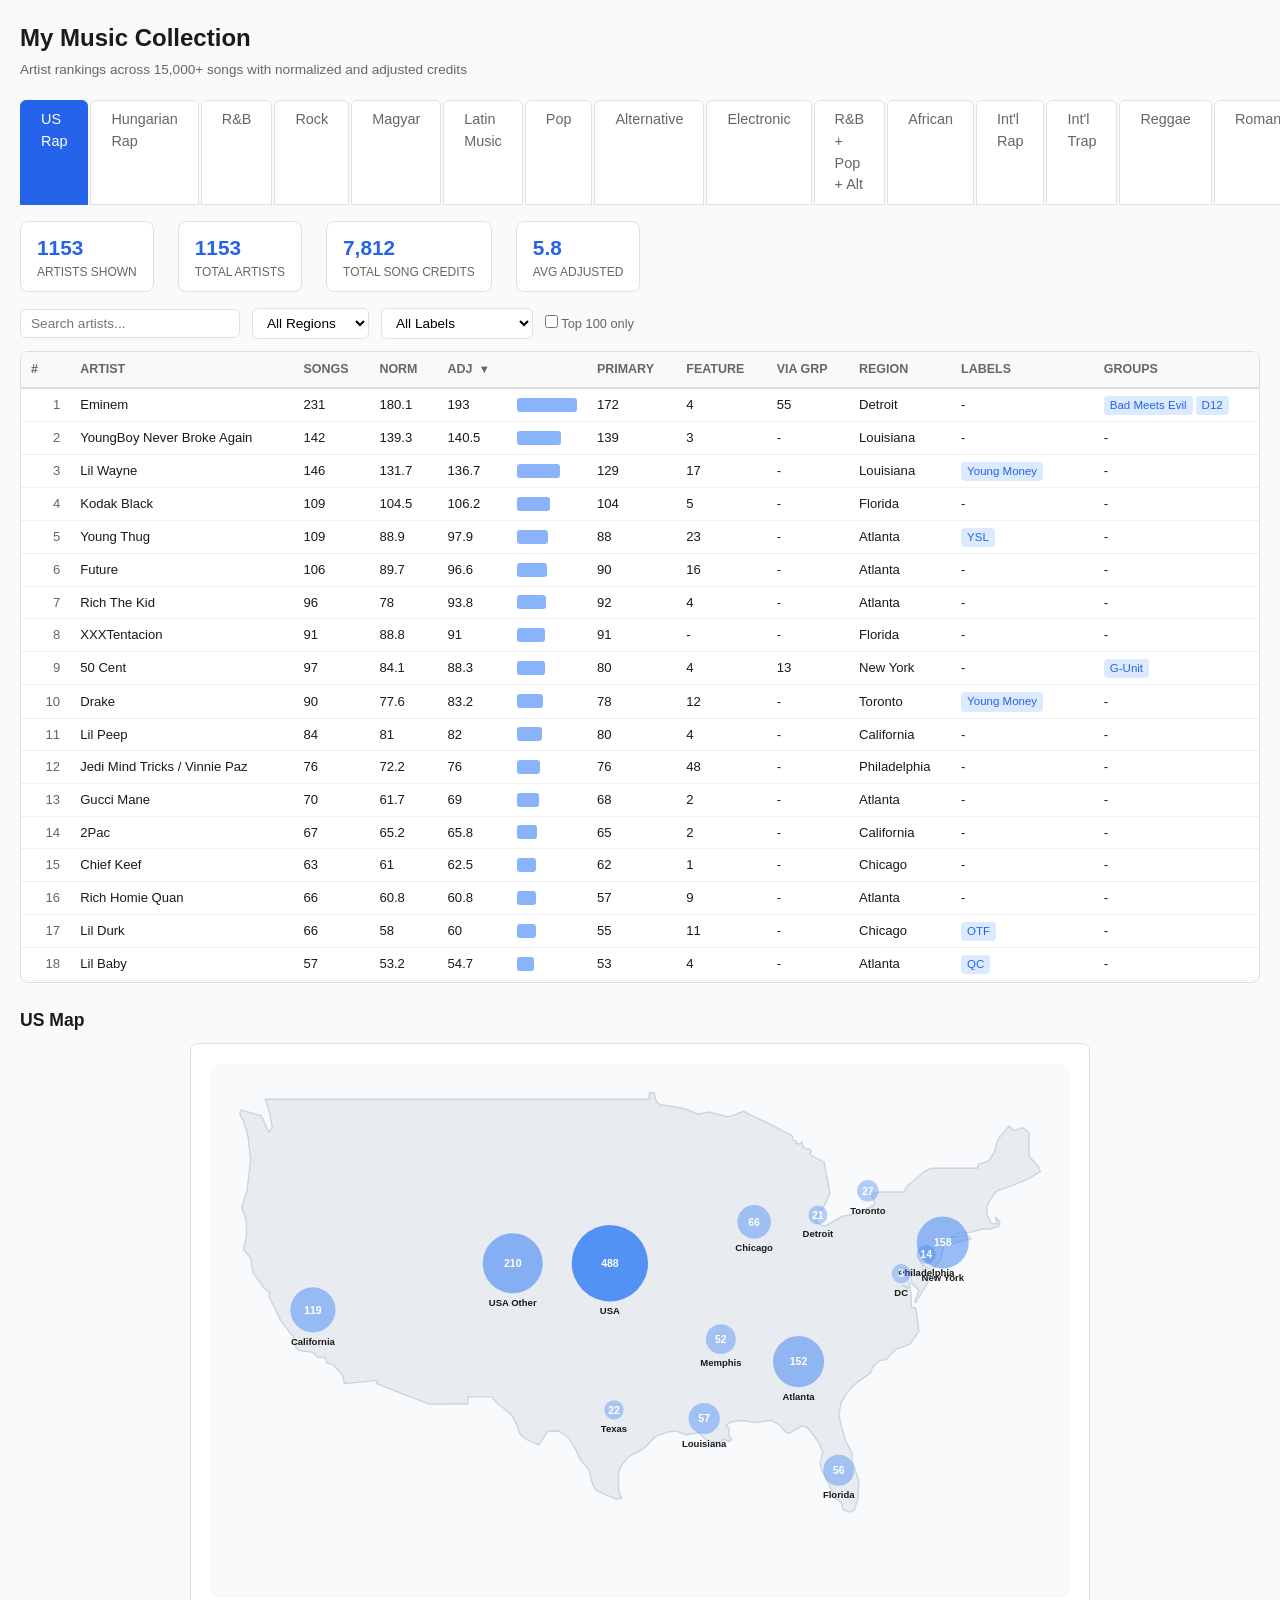
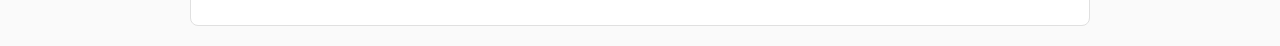
==== commit 3341e415: "Reject ` - ` in an artist name unless the collection already credits it Repairing clean_title so a `" ====
--- a/index.html
+++ b/index.html
@@ -316,15 +316,15 @@
 </div>
 
 <script>
-const TREES = {"Eminem":[{"n":"Eminem","t":"d","c":[{"n":"A Beautiful Mind","t":"d","c":[{"n":"Ridaz.mp3","t":"f"}]},{"n":"Bad_Meets_Evil-Hell_The_Sequel-EP-2011-FUM","t":"d","c":[{"n":"02-bad_meets_evil-fast_lane-fum.mp3","t":"f"},{"n":"04-bad_meets_evil-above_the_law-fum.mp3","t":"f"},{"n":"07-bad_meets_evil-lighters_(feat_bruno_mars)-fum.mp3","t":"f"},{"n":"08-bad_meets_evil-take_from_me-fum.mp3","t":"f"},{"n":"11-bad_meets_evil-echo_(bonus)-fum.mp3","t":"f"}]},{"n":"Before","t":"d","c":[{"n":"Thats All She Wrote Feat. T.I..mp3","t":"f"}]},{"n":"Before The Relapse","t":"d","c":[{"n":"Biterphobia.mp3","t":"f"},{"n":"Desperados.mp3","t":"f"},{"n":"Shinein.mp3","t":"f"}]},{"n":"Diss Me, Diss You Disk 1","t":"d","c":[{"n":"Crush Destroy.mp3","t":"f"},{"n":"The Sauce.mp3","t":"f"}]},{"n":"Diss Me, Diss You Disk 2","t":"d","c":[{"n":"Loose Change.mp3","t":"f"},{"n":"Quitter.mp3","t":"f"},{"n":"Say My Name.mp3","t":"f"}]},{"n":"Don_t Call Me Marshall","t":"d","c":[{"n":"Back Down Royce (Feat D-12).mp3","t":"f"}]},{"n":"E - MMLP2","t":"d","c":[{"n":"06. Legacy.mp3","t":"f"},{"n":"12. The Monster Ft. Rihanna.mp3","t":"f"}]},{"n":"Eminem - 8 Mile Soundtrack","t":"d","c":[{"n":"02. Eminem - Love Me feat. Obie Trice & 50 Cent.mp3","t":"f"},{"n":"05. 50 Cent - Places To Go.mp3","t":"f"},{"n":"06. D12  - Rap Game.mp3","t":"f"},{"n":"20. Joe Beast -  Gangsta.mp3","t":"f"},{"n":"22. Shaunta - California.mp3","t":"f"}]},{"n":"Eminem - The Marshall Mathers LP","t":"d","c":[{"n":"05 Who Knew.mp3","t":"f"},{"n":"13 Drug Ballad.mp3","t":"f"}]},{"n":"Eminem - The Slim Shady EP (1998)","t":"d","c":[{"n":"04 just don_t give a fuck.mp3","t":"f"},{"n":"08 murder, murder.mp3","t":"f"}]},{"n":"Eminem - The Slim Shady LP (1999)","t":"d","c":[{"n":"06 If I Had.mp3","t":"f"},{"n":"17 As the World Turns.mp3","t":"f"}]},{"n":"Eminem Is Back","t":"d","c":[]},{"n":"Eminem-8Mile_EP-(Bootleg)-2003-FUM","t":"d","c":[{"n":"01-eminem-lose_yourself-fum.mp3","t":"f"},{"n":"02-eminem-8_mile-fum.mp3","t":"f"},{"n":"03-eminem-love_me_(feat._obie_trice_and_50_cent)-fum.mp3","t":"f"},{"n":"04-eminem-stimulate-fum.mp3","t":"f"},{"n":"05-eminem-rabbit_run-fum.mp3","t":"f"},{"n":"06-eminem-rap_game_(feat._d12_and_50_cent)-fum.mp3","t":"f"},{"n":"10-eminem-vs_lc_(bonus)-fum.mp3","t":"f"},{"n":"11-eminem-vs_lotto_(bonus)-fum.mp3","t":"f"},{"n":"12-eminem-vs_papa_doc_(bonus)-fum.mp3","t":"f"}]},{"n":"Eminem-Curtain_Call_The_Hits-2CD-2005-FUM","t":"d","c":[{"n":"107-eminem-shake_that_(feat._nate_dogg)-fum.mp3","t":"f"},{"n":"116-eminem-when_i_m_gone-fum.mp3","t":"f"}]},{"n":"Eminem-Encore-2CD-2004-FUM","t":"d","c":[{"n":"102-eminem-evil_deeds-fum.mp3","t":"f"},{"n":"103-eminem-never_enough_(feat._50_cent_and_nate_dogg)-fum.mp3","t":"f"},{"n":"104-eminem-yellow_brick_road-fum.mp3","t":"f"},{"n":"105-eminem-like_toy_soldiers-fum.mp3","t":"f"},{"n":"106-eminem-mosh-fum.mp3","t":"f"},{"n":"108-eminem-my_1st_single-fum.mp3","t":"f"},{"n":"110-eminem-rain_man-fum.mp3","t":"f"},{"n":"111-eminem-big_weenie-fum.mp3","t":"f"},{"n":"113-eminem-just_lose_it-fum.mp3","t":"f"},{"n":"114-eminem-ass_like_that-fum.mp3","t":"f"},{"n":"115-eminem-spend_some_time_(feat._obie_trice,_stat_quo_and_50_cent)-fum.mp3","t":"f"},{"n":"116-eminem-mockingbird-fum.mp3","t":"f"},{"n":"117-eminem-crazy_in_love_(feat._ann_wilson)-fum.mp3","t":"f"},{"n":"118-eminem-one_shot_2_shot_(feat._d12)-fum.mp3","t":"f"},{"n":"120-eminem-encore_(feat._dr._dre_and_50_cent)-fum.mp3","t":"f"},{"n":"201-eminem-we_as_americans-fum.mp3","t":"f"},{"n":"202-eminem-love_you_more-fum.mp3","t":"f"}]},{"n":"Eminem-Infinite-1996-FUM","t":"d","c":[{"n":"01-eminem-infinite-fum.mp3","t":"f"}]},{"n":"Eminem-Man_In_The_Mirror-(Bootleg)-8CD-2012-FUM","t":"d","c":[{"n":"105-eminem-911_(feat._b-real_and_ganxsta_ridd)-fum.mp3","t":"f"},{"n":"106-eminem-airplanes_part_2_(feat._b.o.b)-fum.mp3","t":"f"},{"n":"110-eminem-bad_guys_always_die_(feat._dr._dre)-fum.mp3","t":"f"},{"n":"201-eminem-can_i_bitch-fum.mp3","t":"f"},{"n":"204-eminem-classic_shit_(feat._stat_quo)-fum.mp3","t":"f"},{"n":"210-eminem-drama_setter_(feat._tony_yayo_and_obie_trice)-fum.mp3","t":"f"},{"n":"301-eminem-forgot_about_dre_(feat_eminem)-fum.mp3","t":"f"},{"n":"307-eminem-go_to_sleep_(feat._obie_trice_and_dmx)-fum.mp3","t":"f"},{"n":"311-eminem-hailies_revenge_(doe_rae_me)_(feat._obie_trice_and_d12)-fum.mp3","t":"f"},{"n":"312-eminem-hands_on_you_(feat._obie_trice)-fum.mp3","t":"f"},{"n":"314-eminem-hellbound_(feat._j-black_and_masta_ace)-fum.mp3","t":"f"},{"n":"401-eminem-i_need_a_doctor_(feat._dr._dre)-fum.mp3","t":"f"},{"n":"409-eminem-invasion_part_iii_armageddon-fum.mp3","t":"f"},{"n":"503-eminem-my_name_(feat._xzibit_and_nate_dogg)-fum.mp3","t":"f"},{"n":"506-eminem-nail_in_the_coffin-fum.mp3","t":"f"},{"n":"512-eminem-one_day_at_a_time_(feat._2pac_and_the_outlawz)-fum.mp3","t":"f"},{"n":"514-eminem-outro_(feat._d-12_and_obie_trice)-fum.mp3","t":"f"},{"n":"611-eminem-scary_movies_(feat._royce_da_5_9)-fum.mp3","t":"f"},{"n":"612-eminem-serious_(feat._promatic_and_swifty)-fum.mp3","t":"f"},{"n":"614-eminem-shit_hits_the_fan_(feat._obie_trice_and_dr._dre)-fum.mp3","t":"f"},{"n":"615-eminem-smack_that_(feat._akon)-fum.mp3","t":"f"},{"n":"616-eminem-soldier_like_me_(return_of_the_soulja)_(feat._2pac)-fum.mp3","t":"f"},{"n":"617-eminem-stir_crazy_(feat._the_madd_rapper)-fum.mp3","t":"f"},{"n":"618-eminem-syllables_(feat._jay-z,_dr._dre_and_50_cent)-fum.mp3","t":"f"},{"n":"701-eminem-talk_to_me_(feat._young_jeezy_and_freddie_gibbs)-fum.mp3","t":"f"},{"n":"703-eminem-the_apple-fum.mp3","t":"f"},{"n":"718-eminem-warriors_part_2_(feat._lloyd_banks,_50_cent_and_nate_dogg)-fum.mp3","t":"f"},{"n":"801-eminem-we_aint_(feat._the_game)-fum.mp3","t":"f"},{"n":"802-eminem-we_all_die_one_day_(feat._50_cent,_lloyd_banks_and_obie_trice)-fum.mp3","t":"f"},{"n":"804-eminem-we_shine_(original)_(ft._da_ruckus)-fum.mp3","t":"f"},{"n":"807-eminem-welcome_to_detroit_city_(feat._trick_trick)-fum.mp3","t":"f"},{"n":"810-eminem-what_s_the_difference_(feat._xzibit)-fum.mp3","t":"f"},{"n":"815-eminem-who_want_it_(feat._trick_trick)-fum.mp3","t":"f"}]},{"n":"Eminem-Recovery-2010-FUM","t":"d","c":[{"n":"01-eminem-cold_wind_blows-fum.mp3","t":"f"},{"n":"02-eminem-talkin__2_myself_(feat._kobe)-fum.mp3","t":"f"},{"n":"03-eminem-on_fire-fum.mp3","t":"f"},{"n":"06-eminem-going_through_changes-fum.mp3","t":"f"},{"n":"07-eminem-not_afraid-fum.mp3","t":"f"},{"n":"08-eminem-seduction-fum.mp3","t":"f"},{"n":"09-eminem-no_love_(feat._lil_wayne)-fum.mp3","t":"f"},{"n":"10-eminem-space_bound-fum.mp3","t":"f"},{"n":"11-eminem-cinderella_man-fum.mp3","t":"f"},{"n":"12-eminem-25_to_life-fum.mp3","t":"f"},{"n":"14-eminem-almost_famous-fum.mp3","t":"f"},{"n":"15-eminem-love_the_way_you_lie_(feat._rihanna)-fum.mp3","t":"f"},{"n":"16-eminem-you_re_never_over-fum.mp3","t":"f"},{"n":"17-eminem-untitled_(bonus_track)-fum.mp3","t":"f"}]},{"n":"Eminem-Relapse-2009-FUM","t":"d","c":[{"n":"06-eminem-hello-fum.mp3","t":"f"},{"n":"08-eminem-same_song_and_dance-fum.mp3","t":"f"},{"n":"09-eminem-we_made_you-fum.mp3","t":"f"},{"n":"14-eminem-must_be_the_ganja-fum.mp3","t":"f"},{"n":"16-eminem-deja_vu-fum.mp3","t":"f"},{"n":"17-eminem-beautiful-fum.mp3","t":"f"},{"n":"18-eminem-crack_a_bottle_(feat._dr._dre_and_50_cent)-fum.mp3","t":"f"},{"n":"20-eminem-underground-fum.mp3","t":"f"},{"n":"21-eminem-my_darling_(bonus_track)-fum.mp3","t":"f"},{"n":"22-eminem-careful_what_you_wish_for_(bonus_track)-fum.mp3","t":"f"}]},{"n":"Eminem-Relapse_Refill-EP-2009-FUM","t":"d","c":[{"n":"01-eminem-forever_(feat._drake,_kayne_west_and_lil__wayne)-fum.mp3","t":"f"},{"n":"06-eminem-music_box-fum.mp3","t":"f"}]},{"n":"Eminem-The_Eminem_Show-2002-FUM","t":"d","c":[{"n":"02-eminem-white_america-fum.mp3","t":"f"},{"n":"03-eminem-business-fum.mp3","t":"f"},{"n":"04-eminem-cleanin_out_my_closet-fum.mp3","t":"f"},{"n":"05-eminem-square_dance-fum.mp3","t":"f"},{"n":"07-eminem-soldier-fum.mp3","t":"f"},{"n":"08-eminem-say_goodbye_hollywood-fum.mp3","t":"f"},{"n":"09-eminem-drips_(feat._obie_trice)-fum.mp3","t":"f"},{"n":"10-eminem-without_me-fum.mp3","t":"f"},{"n":"12-eminem-sing_for_the_moment-fum.mp3","t":"f"},{"n":"13-eminem-superman_(feat._dina_rae)-fum.mp3","t":"f"},{"n":"14-eminem-hailie_s_song-fum.mp3","t":"f"},{"n":"16-eminem-when_the_music_stops_(feat._d12)-fum.mp3","t":"f"},{"n":"17-eminem-say_what_you_say_(feat._dr._dre)-fum.mp3","t":"f"},{"n":"18-eminem-_till_i_collapse_(feat._nate_dogg)-fum.mp3","t":"f"}]},{"n":"Eminem-The_Marshall_Mathers_LP-2000-FUM","t":"d","c":[{"n":"02-eminem-kill_you-fum.mp3","t":"f"},{"n":"03-eminem-stan_(feat._dido)-fum.mp3","t":"f"},{"n":"07-eminem-the_way_i_am-fum.mp3","t":"f"},{"n":"08-eminem-the_real_slim_shady-fum.mp3","t":"f"},{"n":"10-eminem-i_m_back-fum.mp3","t":"f"},{"n":"11-eminem-marshall_mathers-fum.mp3","t":"f"},{"n":"15-eminem-bitch_please_ii_(feat._dr._dre,_snoop_dogg,_xzibit_and_nate_dogg)-fum.mp3","t":"f"},{"n":"16-eminem-kim-fum.mp3","t":"f"},{"n":"17-eminem-under_the_influence_(feat._d12)-fum.mp3","t":"f"},{"n":"18-eminem-criminal-fum.mp3","t":"f"}]},{"n":"Eminem-The_Re-Up_(Eminem_Edition)-2006-FUM","t":"d","c":[{"n":"04-eminem-you_don_t_know_(feat._50_cent,_cashis_and_lloyd_banks)-fum.mp3","t":"f"},{"n":"05-eminem-jimmy_crack_corn_(feat._50_cent)-fum.mp3","t":"f"},{"n":"07-eminem-no_apologies-fum.mp3","t":"f"}]},{"n":"Eminem-The_Slim_Shady_LP-2CD-1999-FUM","t":"d","c":[{"n":"102-eminem-my_name_is-fum.mp3","t":"f"},{"n":"103-eminem-guilty_conscience_(feat._dr._dre)-fum.mp3","t":"f"},{"n":"104-eminem-brain_damage-fum.mp3","t":"f"},{"n":"106-eminem-if_i_had-fum.mp3","t":"f"},{"n":"107-eminem-97_bonnie_and_clyde-fum.mp3","t":"f"},{"n":"109-eminem-role_model-fum.mp3","t":"f"},{"n":"111-eminem-my_fault-fum.mp3","t":"f"},{"n":"114-eminem-rock_bottom-fum.mp3","t":"f"},{"n":"120-eminem-still_dont_give_a_fuck-fum.mp3","t":"f"}]},{"n":"Forgetting Marshall Mathers","t":"d","c":[{"n":"Difficult.mp3","t":"f"},{"n":"Magic Feat French Montana.mp3","t":"f"},{"n":"Topless Feat Nas _ Slim The Mobster.mp3","t":"f"}]},{"n":"Fucking Crazy","t":"d","c":[]},{"n":"I Am Marshall","t":"d","c":[{"n":"Atlanta On Fire.mp3","t":"f"}]},{"n":"Off The Wall","t":"d","c":[{"n":"Shit On You.mp3","t":"f"},{"n":"Stir Crazy.mp3","t":"f"}]},{"n":"Raw And Uncut","t":"d","c":[{"n":"Rap Game (Bump Heads).mp3","t":"f"}]},{"n":"Shady XV - YouTube","t":"d","c":[{"n":"Eminem - Detroit Vs Everybody.mp3","t":"f"},{"n":"Eminem - Lose Yourself (Original Demo).mp3","t":"f"}]},{"n":"Southpaw Soundtrack - YouTube","t":"d","c":[{"n":"Eminem - Phenomenal.mp3","t":"f"}]},{"n":"Straight From The Lab","t":"d","c":[{"n":"Come On In Feat D12.mp3","t":"f"}]},{"n":"The Eminem Show","t":"d","c":[]},{"n":"The Freestyle Show (CD 1)","t":"d","c":[{"n":"Any Word.mp3","t":"f"},{"n":"Freestyle (D.J. Kay Slay).mp3","t":"f"},{"n":"Rap Olympics Final Battle (Vs Juice).mp3","t":"f"},{"n":"Rap Olympics.mp3","t":"f"}]},{"n":"The Marshall Mathers LP","t":"d","c":[]},{"n":"The Reunion Mixtape","t":"d","c":[{"n":"25 - D12 - Swift Solo.mp3","t":"f"},{"n":"26 - D12 - Bizarre Solo.mp3","t":"f"},{"n":"31 - D12 - Hands Up High.mp3","t":"f"}]},{"n":"The Underground Collection","t":"d","c":[{"n":"Bump Heads.mp3","t":"f"},{"n":"Murder She Wrote.mp3","t":"f"},{"n":"Shes the One.mp3","t":"f"}]},{"n":"The_One_Man_Mob-(DatPiff.com)","t":"d","c":[{"n":"Bugz - The One Man Mob (DatPiff.com)","t":"d","c":[{"n":"04) Act A Fool.mp3","t":"f"}]}]},{"n":"UNRELEASED-SOLO-FEATURING D12","t":"d","c":[{"n":"D12 - My Life Made Men _ Benzino _ Royce Da 5 9 Diss.mp3","t":"f"},{"n":"Eminem - Keep Talking ft D12.mp3","t":"f"},{"n":"Eminem Ft. D12 - Back Down Royce.mp3","t":"f"},{"n":"Eminem Ft. D12 - Murder.mp3","t":"f"},{"n":"Proof - 72nd And Central.mp3","t":"f"},{"n":"Proof - I Thought I told you.mp3","t":"f"},{"n":"Proof - What People Do For Money.mp3","t":"f"},{"n":"Proof-Dont Know Me.mp3","t":"f"}]},{"n":"10 - Eminem ft Rihanna - The Monster (DatPiff Exclusive).mp3","t":"f"},{"n":"16 - Eminem ft Liz Rodrigues - Survival (DatPiff Exclusive).mp3","t":"f"},{"n":"41 - Eminem - Rap God (Remake Instrumental) (Prod by Pries) (Got Instrumentalscom) (DatPiff Exclusive).mp3","t":"f"},{"n":"Eminem - Say goodbye - New Song 2013.mp3","t":"f"},{"n":"Eminem Featuring Rihanna - Love The Way You Lie.mp3","t":"f"}]}],"Lil Wayne":[{"n":"Lil_ Wayne","t":"d","c":[{"n":"Dedication_5-(DatPiff.com)","t":"d","c":[{"n":"Lil Wayne - Dedication 5 (DatPiff.com)","t":"d","c":[{"n":"01 - Im Good ft The Weeknd (DatPiff Exclusive).mp3","t":"f"},{"n":"05 - Drama  Weezy (DatPiff Exclusive).mp3","t":"f"},{"n":"20 - Competition Interlude (DatPiff Exclusive).mp3","t":"f"},{"n":"23 - Levels ft Vado (DatPiff Exclusive).mp3","t":"f"}]}]},{"n":"I Am Not A Human Being","t":"d","c":[{"n":"12-Lil Wayne Ft. Lil Twist, Lil’ Chuckee, Gudda Gudda, Jae Millz, And Nicki Minaj - YM Salute (Bonus) (Prod. by Lil Wayne, Mr. Pyro, _ Polow da Don).mp3","t":"f"}]},{"n":"In tune we trust - YouTube","t":"d","c":[{"n":"Lil Wayne - Mula Gang feat. Jay Jones, HoodyBaby _ Euro (Official Audio).mp3","t":"f"}]},{"n":"Lil Wayne 'The Carter VI' Album","t":"d","c":[{"n":"Lil Wayne - Flex Up.mp3","t":"f"},{"n":"Lil Wayne - Written History (Visualizer).mp3","t":"f"}]},{"n":"Lil Wayne - 500 Degreez","t":"d","c":[{"n":"14-lil_wayne-young_n_blues-rns.mp3","t":"f"}]},{"n":"Lil Wayne - Best Rapper Alive Part 3","t":"d","c":[{"n":"02-lil_wayne-white_girl_(remix)_feat._young_jeezy_rick_ross_and_fabolous-cr.mp3","t":"f"},{"n":"08-lil_wayne-beat_without_the_bass_feat._freeky_zeeky_and_jha_jha-cr.mp3","t":"f"},{"n":"09-lil_wayne-9mm_feat._david_banner_snoop_dogg_and_akon-cr.mp3","t":"f"},{"n":"12-lil_wayne-duffle_bag_boy_feat._playaz_circle-cr.mp3","t":"f"},{"n":"14-lil_wayne-shot_to_the_heart_feat._rick_ross-cr.mp3","t":"f"},{"n":"17-lil_wayne-push_feat._enrique_iglesias-cr.mp3","t":"f"},{"n":"20-lil_wayne-you_nasty_feat._currensy_and_mack_maine_(produced_by_neptunes)-cr.mp3","t":"f"}]},{"n":"Lil Wayne - Da Drought Vol.1","t":"d","c":[{"n":"lil_wayne-02-da_drought-dsr.mp3","t":"f"},{"n":"lil_wayne-03-cops_is_watchin-dsr.mp3","t":"f"},{"n":"lil_wayne-05-wont_fuck_wit_me-dsr.mp3","t":"f"}]},{"n":"Lil Wayne - Da Drought Vol.2","t":"d","c":[{"n":"07-lil_wayne-check_one_two-sut.mp3","t":"f"},{"n":"15-reel-why-sut.mp3","t":"f"}]},{"n":"Lil Wayne - Da Drought Vol.3","t":"d","c":[{"n":"CD 1","t":"d","c":[{"n":"01.Intro.mp3","t":"f"},{"n":"02.Black Republican feat. Julelz Santana.mp3","t":"f"},{"n":"04.Put Some Keys On That.mp3","t":"f"},{"n":"05.Ride 4 My Niggas.mp3","t":"f"},{"n":"13.Promise.mp3","t":"f"}]},{"n":"CD 2","t":"d","c":[{"n":"04.King Kong.mp3","t":"f"},{"n":"13.President feat. Currency.mp3","t":"f"}]}]},{"n":"Lil Wayne - Dedication (Gangsta Grillz)","t":"d","c":[{"n":"15-dj_drama_and_lil_wayne-im_a_ridah-sut.mp3","t":"f"}]},{"n":"Lil Wayne - Dedication 2 (Gangsta Grillz)","t":"d","c":[{"n":"06 - DJ Drama and Lil Wayne - Workin Em.mp3","t":"f"},{"n":"20 - DJ Drama and Lil Wayne - Hustlin.mp3","t":"f"},{"n":"23 - DJ Drama and Lil Wayne - No Other feat. Juelz Santana.mp3","t":"f"}]},{"n":"Lil Wayne - Dedication 3 - YouTube","t":"d","c":[{"n":"Lil Wayne - Dedication 3 - 11 - She_s A Ryder.mp3","t":"f"},{"n":"Lil Wayne - Dedication 3 - 12 - Still I Rise.mp3","t":"f"}]},{"n":"Lil Wayne - Dedication 6 [D6] (WORLD PREMIERE!) - YouTube","t":"d","c":[]},{"n":"Lil Wayne - Free Weezy Album - YouTube","t":"d","c":[{"n":"London Roads.mp3","t":"f"}]},{"n":"Lil Wayne - I Am Not a Human Being II (Deluxe Version) [2013-Album] iTunes M4A NimitMak SilverRG","t":"d","c":[{"n":"06 Back To You.m4a","t":"f"},{"n":"07 Trigger Finger (feat. Soulja Boy).m4a","t":"f"}]},{"n":"Lil Wayne - In The Carter Chronicles","t":"d","c":[{"n":"05-lil_wayne-get_it_on.mp3","t":"f"},{"n":"21-lil_wayne-outstanding.mp3","t":"f"},{"n":"24-lil_wayne-trouble.mp3","t":"f"},{"n":"25-lil_wayne-bonus_track_1.mp3","t":"f"}]},{"n":"Lil Wayne - Lights Out","t":"d","c":[{"n":"05-lil_wayne-everything.mp3","t":"f"}]},{"n":"Lil Wayne - No Ceilings 2 (Full Mixtape) - YouTube","t":"d","c":[]},{"n":"Lil Wayne - No Ceilings 3 A Side (Full Mixtape)","t":"d","c":[]},{"n":"Lil Wayne - No Ceilings 3 B Side (Full Mixtape)","t":"d","c":[{"n":"Lil Wayne - Tyler Herro feat. Big Sean   No Ceilings 3 B Side (Official Audio).mp3","t":"f"}]},{"n":"Lil Wayne - R _ Weezy","t":"d","c":[{"n":"03-Lil Wayne - What You Trippin Feat Danity Kane-RGF.mp3","t":"f"},{"n":"12-Lil Wayne - Sweetest Girl Feat Akon _ Wyclef-RGF.mp3","t":"f"},{"n":"15-Lil Wayne - You Feat Lloyd-RGF.mp3","t":"f"},{"n":"16-Lil Wayne - One of A Kind Feat Paula Deanda-RGF.mp3","t":"f"},{"n":"20-Lil Wayne - Gimme That Feat Chris Brown-RGF.mp3","t":"f"},{"n":"21-Lil Wayne - Tell Me Feat Bobby Valentino-RGF.mp3","t":"f"},{"n":"22-Lil Wayne - Lost Without Weezy (Outro)-RGF.mp3","t":"f"}]},{"n":"Lil Wayne - SQ1 (Collector_s Edition)","t":"d","c":[{"n":"lil_wayne_and_the_sqad-07-we_in_the_scene.mp3","t":"f"},{"n":"lil_wayne_and_the_sqad-10-im_gangsta.mp3","t":"f"}]},{"n":"Lil Wayne - SQ3 (Collector_s Edition)","t":"d","c":[]},{"n":"Lil Wayne - SQ4 (Collector_s Edition)","t":"d","c":[{"n":"11-lil_wayne_and_sqad_up-best_of_me.mp3","t":"f"}]},{"n":"Lil Wayne - SQ5 (Collector_s Edition)","t":"d","c":[{"n":"15-lil_wayne_and_the_sqad-never_split.mp3","t":"f"}]},{"n":"Lil Wayne - SQ6 (Collector_s Edition)","t":"d","c":[{"n":"06-freestyle-best-of-me.mp3","t":"f"}]},{"n":"Lil Wayne - Tha Carter IV (Deluxe Edition)","t":"d","c":[{"n":"Lil Wayne - Tha Carter IV (Deluxe Edition)","t":"d","c":[{"n":"02 Blunt Blowin.mp3","t":"f"},{"n":"06 She Will (Feat. Drake).mp3","t":"f"},{"n":"10 Abortion.mp3","t":"f"},{"n":"12 How To Love.mp3","t":"f"},{"n":"13 President Carter.mp3","t":"f"},{"n":"16 I Like The View.mp3","t":"f"},{"n":"17 Mirror (Feat. Bruno Mars).mp3","t":"f"}]},{"n":"09 John (feat. Rick Ross).m4a","t":"f"}]},{"n":"Lil Wayne - Tha Carter V (2018) Mp3 (320kbps) [Hunter]","t":"d","c":[{"n":"Lil Wayne - Tha Carter V (2018)","t":"d","c":[{"n":"02. Don_t Cry (feat. XXXTENTACION).mp3","t":"f"},{"n":"05. Let It Fly (feat. Travis Scott).mp3","t":"f"},{"n":"06. Can_t Be Broken.mp3","t":"f"}]}]},{"n":"Lil Wayne - Tha Fix","t":"d","c":[{"n":"02-lil_wayne-yea_baby-phaze.mp3","t":"f"},{"n":"04-lil_wayne-do_it_(remix)_(feat_nikki_and_dizzy)-phaze.mp3","t":"f"},{"n":"08-lil_wayne-get_real_gangsta_(feat_dizzy)-phaze.mp3","t":"f"}]},{"n":"Lil Wayne - Tha Fix Before Tha VI","t":"d","c":[]},{"n":"LiL Wayne - The Carter","t":"d","c":[{"n":"01_-_lil_wayne_-_walk_in-mp3xplosion.mp3","t":"f"},{"n":"04_-_lil_wayne_-_bm_j.r-mp3xplosion.mp3","t":"f"},{"n":"12_-_lil_wayne_-_bring_it_back_(feat._mannie_fresh)-mp3xplosion.mp3","t":"f"}]},{"n":"LiL Wayne - The Carter II","t":"d","c":[{"n":"02-lil_wayne-fly_in.mp3","t":"f"},{"n":"07-lil_wayne-best_rapper_alive.mp3","t":"f"},{"n":"13-lil_wayne-carter_ii.mp3","t":"f"},{"n":"14-lil_wayne-hustler_musik.mp3","t":"f"},{"n":"17-lil_wayne-weezy_baby_(feat_nikki).mp3","t":"f"},{"n":"22-lil_wayne-fly_out.mp3","t":"f"}]},{"n":"Lil Wayne - The Leak","t":"d","c":[{"n":"(01)_[Lil_Wayne]_You_Ain_t_Know.mp3","t":"f"},{"n":"(05)_[Lil_Wayne]_Smoking_Section.mp3","t":"f"},{"n":"(08)_[Lil_Wayne]_I_m_So_Hood_(Remix)_Ft._T-Pain_Young_Jeezy_Ludacris_Busta_Rhymes_Big_Boi_Fat_Joe.mp3","t":"f"},{"n":"(13)_[Lil_Wayne]_Outstanding_(Prod._By_Cipha_Sounds).mp3","t":"f"},{"n":"(14)_[Lil_Wayne]_Sweet_Girl_Ft._Akon_And_Wyclef.mp3","t":"f"},{"n":"(15)_[Lil_Wayne]_9mm_Ft._Snoop_Dogg_(Prod._By_David_Banner).mp3","t":"f"}]},{"n":"Lil Wayne - Worldwide Legacy Presents Please Say The Baby","t":"d","c":[]},{"n":"Lil Wayne - Worldwide Legacy Presents Waynes World","t":"d","c":[{"n":"lil_wayne-07-da_south_ft_lil_flip_and_ti.mp3","t":"f"}]},{"n":"Lil Wayne - Young Money Dedication (2CD)","t":"d","c":[{"n":"113-dj_drama_and_lil_wayne-2_words-sut.mp3","t":"f"},{"n":"214-dj_drama_and_lil_wayne-pac_dedication-sut.mp3","t":"f"}]},{"n":"Lil Wayne _ Birdman - Like Father, Like Son","t":"d","c":[{"n":"03-birdman_and_lil_wayne-stuntin_like_my_daddy.mp3","t":"f"},{"n":"06-birdman_lil wayne- you ain_t know.mp3","t":"f"},{"n":"09-birdman_and_lil_wayne-dont_die.mp3","t":"f"},{"n":"10-birdman_and_lil_wayne-aint_worried_bout_shit.mp3","t":"f"},{"n":"12-birdman_and_lil_wayne-leather_so_soft.mp3","t":"f"},{"n":"18-birdman_and_lil_wayne-cali_dro_(feat_daz_and_kurupt).mp3","t":"f"},{"n":"Birdman and Lil Wayne - Know What Im Doin (feat Rick Ross and T-Pain).mp3","t":"f"}]},{"n":"Lil Wayne _ Birdman - Like Father, Like Son (Bonus CD)","t":"d","c":[]},{"n":"Lil Wayne _ Jadakiss - The Drought Is Over Part Three","t":"d","c":[{"n":"06-lil_wayne_feat._bun_b-tell_me_you_need_me.mp3","t":"f"},{"n":"20-jadakiss-g_shit.mp3","t":"f"},{"n":"24-jadakiss-havoc_shit.mp3","t":"f"}]},{"n":"Lil Wayne _ Juelz Santana - I Can_t Feel My Face","t":"d","c":[{"n":"22-juelz_santana-cant_feal_my_face.mp3","t":"f"}]},{"n":"Lil Wayne Dedication 4 - YouTube","t":"d","c":[]},{"n":"Lil Wayne- The Carter III","t":"d","c":[{"n":"076 - Lil Wayne ft. T-Pain - Got Money     (™ Cash Money Universal Motown).MP3","t":"f"},{"n":"102 - Mr. Carter (Featuring Jay-Z) (Produced By Just Blaze).mp3","t":"f"},{"n":"112 - Lollipop (Featuring Static Major) (Produced By Jim Jonsin _ Deezle).mp3","t":"f"},{"n":"114 - Playing With Fire (Produced By Streetrunner).mp3","t":"f"},{"n":"201 - I_m Me (Produced By DJ Nasty _ L.V.M.).mp3","t":"f"}]},{"n":"Lil_Wayne-Tha_Block_Is_Hot-1999-BiRDPiRACY","t":"d","c":[{"n":"08-lil_wayne-fuck_tha_world.mp3","t":"f"}]},{"n":"No_Ceilings-(DatPiff.com)","t":"d","c":[{"n":"Lil Wayne - No Ceilings (DatPiff.com)","t":"d","c":[{"n":"21 - Sweet Dreams (Beyonce Feat Nicki Minaj _ Lil Wayne).mp3","t":"f"},{"n":"Lil Wayne - Swag Surf.mp3","t":"f"}]}]},{"n":"Rebirth (Deluxe Version)","t":"d","c":[{"n":"02 Prom Queen [Feat. Shanell].mp3","t":"f"},{"n":"08 Drop The World [Feat. Eminem].mp3","t":"f"},{"n":"09 Runnin [Feat. Shanell].mp3","t":"f"}]},{"n":"Sorry_4_The_Wait-(DatPiff.com)","t":"d","c":[{"n":"Lil Wayne - Sorry 4 The Wait (DatPiff.com)","t":"d","c":[{"n":"05 - Marvins Room (DatPiff Exclusive).mp3","t":"f"}]}]},{"n":"Sorry_4_The_Wait_2-(DatPiff.com)","t":"d","c":[{"n":"Lil Wayne - Sorry 4 The Wait 2 (DatPiff.com)","t":"d","c":[{"n":"13 - Preach Ft 2 Chainz.mp3","t":"f"},{"n":"16 - Admit It Ft SNL.mp3","t":"f"}]}]},{"n":"T-Wayne - YouTube","t":"d","c":[]},{"n":"Young.Money-We.Are.Young.Money-(Retail)-2009-[NoFS]","t":"d","c":[{"n":"11-Young Money Ft. Gucci Mane-Steady Mobbin_ (Prod. By Kane Beatz).mp3","t":"f"},{"n":"12-Young Money-Roger That.mp3","t":"f"}]},{"n":"04 - Lil Wayne - Shit Stains (DatPiff Exclusive).mp3","t":"f"},{"n":"09 - - Lil Wayne - Moment (DatPiff Exclusive).mp3","t":"f"},{"n":"13 - Lil Wayne - HollyWeezy (DatPiff Exclusive).mp3","t":"f"},{"n":"22 - Lil Wayne ft Drake - Grindin (DatPiff Exclusive).mp3","t":"f"},{"n":"39. Lil Wayne - Love Me (Feat. Drake _ Future).m4a","t":"f"},{"n":"Bg _ Cash Money Millionaires - Bling Bling HQ.mp3","t":"f"},{"n":"Birdman - 100 Million.mp3","t":"f"},{"n":"Bone Crusher - Never Scared ft. Killer Mike, T.I..mp3","t":"f"},{"n":"Cam Ron - Oh Boy ft. Juelz Santana.mp3","t":"f"},{"n":"DJ Khaled - I m the One ft. Justin Bieber, Quavo, Chance the Rapper, Lil Wayne.mp3","t":"f"},{"n":"Drop the world dirty version.mp3","t":"f"},{"n":"Lil Wayne - 3 Peat.mp3","t":"f"},{"n":"Lil Wayne - Apologize Remix.mp3","t":"f"},{"n":"Lil Wayne - Green _ Yellow - dropTheVibe.com.mp3","t":"f"},{"n":"Lil Wayne - Respect Us (Feat. Juvenile).mp3","t":"f"},{"n":"Lil Wayne - Ride For My Niggas.mp3","t":"f"},{"n":"Lil Wayne - Shoot Me Down.mp3","t":"f"},{"n":"Lil Wayne - The Block Is Hot.mp3","t":"f"},{"n":"Lil Wayne Feat Gucci Mane - We Be Steady Mobbin.mp3","t":"f"},{"n":"Lil Wayne ft Eminem - Still REmember 2009 New Fire Track.mp3","t":"f"},{"n":"lil-wayne-bonnie-and-clyde-freestyle.mp3","t":"f"},{"n":"Lil_ Wayne - Tha Mobb.mp3","t":"f"},{"n":"Trick Daddy - I m A Thug (Video Version).mp3","t":"f"}]}],"Kodak Black":[{"n":"Kodak Black","t":"d","c":[{"n":"Back For Everything","t":"d","c":[]},{"n":"Bill Israel","t":"d","c":[{"n":"Kodak Black - Dummy Green [Official Audio].mp3","t":"f"},{"n":"Kodak Black - Eeny, Meeny, Miny, Moe [Official Audio].mp3","t":"f"},{"n":"Kodak Black - Pimpin Ain_t Eazy [Official Music Video].mp3","t":"f"},{"n":"Kodak Black - Remember The Times [Official Audio].mp3","t":"f"}]},{"n":"Dying To Live - YouTube","t":"d","c":[{"n":"Kodak Black - Close To The Grave [Official Music Video].mp3","t":"f"},{"n":"Kodak Black - From The Cradle [Official Audio].mp3","t":"f"},{"n":"Kodak Black - Gnarly (Feat. Lil Pump) [Official Video].mp3","t":"f"},{"n":"Kodak Black - Identity Theft [Official Audio].mp3","t":"f"},{"n":"Kodak Black - If I_m Lyin, I_m Flyin [Official Video].mp3","t":"f"},{"n":"Kodak Black - MoshPit (feat. Juice WRLD) [Official Audio].mp3","t":"f"},{"n":"Kodak Black - Take One [Official Audio].mp3","t":"f"},{"n":"Kodak Black - Testimony [Official Music Video].mp3","t":"f"},{"n":"Kodak Black - ZEZE (feat. Travis Scott _ Offset) [Official Audio].mp3","t":"f"}]},{"n":"Haitian Boy Kodak","t":"d","c":[{"n":"Kodak Black - Dirty K [Official Audio].mp3","t":"f"},{"n":"Kodak Black - Maffioso [Official Audio].mp3","t":"f"},{"n":"Kodak Black - Round The Roses [Official Audio].mp3","t":"f"},{"n":"Kodak Black - Z Look Jamaican [Official Audio].mp3","t":"f"}]},{"n":"Kodak Black - Before The Album (FULL ALBUM)","t":"d","c":[{"n":"Kodak Black - We Working  [Official Audio].mp3","t":"f"}]},{"n":"Kodak Black - Closure EP (FULL EP) NEW EP 2022","t":"d","c":[{"n":"Kodak Black - Haitian Scarface [Official Music Video].mp3","t":"f"}]},{"n":"Kodak Black - Happy Birthday Kodak (FULL EP)","t":"d","c":[{"n":"Kodak Black - Falling Over (Tribute To XXXTentacion) [Official Audio].mp3","t":"f"},{"n":"Kodak Black - Feelin Peachy [Official Music Video].mp3","t":"f"}]},{"n":"Kodak Black - Heart Of The Projects (Full Mixtape) - YouTube","t":"d","c":[{"n":"Kodak Black - 18 (Heart Of The Projects).mp3","t":"f"},{"n":"Kodak Black - Destin (Heart Of The Projects).mp3","t":"f"},{"n":"Kodak Black - Heart Of The Project (Heart Of The Projects).mp3","t":"f"},{"n":"Kodak Black - I_m That Nigga (Heart Of The Projects).mp3","t":"f"},{"n":"Kodak Black - Kill The Beat (Heart Of The Projects).mp3","t":"f"},{"n":"Kodak Black - No Flocking (Heart Of The Projects).mp3","t":"f"}]},{"n":"Kodak Black - Institution - YouTube","t":"d","c":[{"n":"Kodak Black  INSTITUTION.mp3","t":"f"},{"n":"Kodak Black — Already.mp3","t":"f"},{"n":"Kodak Black — In Too Deep.mp3","t":"f"}]},{"n":"Kodak Black - Kodak The Blessing","t":"d","c":[]},{"n":"Kodak Black - Kutthroat Bill Vol  1 (FULL ALBUM 2022)","t":"d","c":[{"n":"At The Cross.mp3","t":"f"}]},{"n":"Kodak Black - Lil BIG Pac (Full Mixtape) - YouTube","t":"d","c":[{"n":"Kodak Black - 30 (Lil BIG Pac).mp3","t":"f"},{"n":"Kodak Black - Believe This Shit (RGB 2 Presented By Ethika).mp3","t":"f"},{"n":"Kodak Black - Can I (Lil BIG Pac).mp3","t":"f"},{"n":"Kodak Black - Everything 1k (Lil BIG Pac).mp3","t":"f"},{"n":"Kodak Black - Gave It All I Got (Lil BIG Pac).mp3","t":"f"},{"n":"Kodak Black - Slayed (Feat. Boosie Badazz) [Lil BIG Pac].mp3","t":"f"}]},{"n":"Kodak Black - Project Baby 2 (Album Deluxe) - YouTube","t":"d","c":[{"n":"23 Kodak Black ft Lil Wayne - Codeine Dreaming.mp3","t":"f"},{"n":"Big Bank [Official Audio].mp3","t":"f"},{"n":"Kodak Black - No CoDefendant [Official Audio].mp3","t":"f"},{"n":"Kodak Black - Pride [Official Audio].mp3","t":"f"},{"n":"Kodak Black - Roll in Peace (feat. Xxxtentacion) [Official Audio].mp3","t":"f"},{"n":"Kodak Black - Transportin_ [Official Audio].mp3","t":"f"},{"n":"Kodak Black - Versatile (Official Audio).mp3","t":"f"}]},{"n":"Kodak Black _ Plies - FEMA - YouTube","t":"d","c":[{"n":"Kodak Black - F.E.M.A Ft. Plies.mp3","t":"f"},{"n":"Kodak Black - Potato Ft. Plies.mp3","t":"f"},{"n":"Plies - Real Hitta feat. Kodak Black [Music Video].mp3","t":"f"}]},{"n":"Kodak Black- Baptize n Blood","t":"d","c":[]},{"n":"kodak Dieuson Octave","t":"d","c":[{"n":"Kodak Black -  Ima Be Real [Official Audio].mp3","t":"f"},{"n":"Kodak Black -  Never See Me [Official Audio].mp3","t":"f"}]},{"n":"kodak Gift For The Streets","t":"d","c":[]},{"n":"kodak Just Getting Started","t":"d","c":[]},{"n":"kodak Trill Bill","t":"d","c":[{"n":"Kodak Black -  Land In Hell [Official Audio].mp3","t":"f"}]},{"n":"kodak When I Was Dead","t":"d","c":[{"n":"Kodak Black - 2'CY [Official Music Video].mp3","t":"f"},{"n":"Kodak Black - Came Thru Flushin' [Official Visualizer].mp3","t":"f"},{"n":"Kodak Black - Extra Clips feat. WizDaWizard & Wam SpinThaBin [Official Visualizer].mp3","t":"f"},{"n":"Kodak Black - Facetime Hiding [Official Music Video].mp3","t":"f"},{"n":"Kodak Black - Hard Life [Official Visualizer].mp3","t":"f"},{"n":"Kodak Black - Kylie Grande [Official Music Video].mp3","t":"f"},{"n":"Kodak Black - Nothing To Me [Official Visualizer].mp3","t":"f"},{"n":"Kodak Black - Scared of My Money [Official Visualizer].mp3","t":"f"}]},{"n":"kodak Zap Stars","t":"d","c":[{"n":"Kodak Black Ft. Nardo Wick & G6reddot - Dirty Stick [Official Audio].mp3","t":"f"}]},{"n":"Painting pictures kodak black - YouTube","t":"d","c":[{"n":"Kodak Black - Corrlinks and JPay [Official Audio].mp3","t":"f"},{"n":"Kodak Black - Day For Day [Official Audio].mp3","t":"f"},{"n":"Kodak Black - Reminiscing (feat. A Boogie Wit Da Hoodie) [Official Audio].mp3","t":"f"},{"n":"Kodak Black - There He Go (Official Video).mp3","t":"f"},{"n":"Kodak Black - Tunnel Vision [Official Video].mp3","t":"f"},{"n":"Kodak Black - When Vultures Cry (Official Music Video).mp3","t":"f"},{"n":"Too Many Years (feat. PNB Rock) [Official Audio].mp3","t":"f"}]},{"n":"PISTOLZ & PEARLZ","t":"d","c":[{"n":"Kodak Black - GET AWAY [Official Visualizer].mp3","t":"f"},{"n":"Kodak Black - TRYNA FIGURE WHY [Official Visualizer].mp3","t":"f"}]},{"n":"Project_Baby-(DatPiff.com)","t":"d","c":[{"n":"Kodak Black  - Project Baby (DatPiff.com)","t":"d","c":[{"n":"03 - Catch Flight (Produced by Dj Jay-R).mp3","t":"f"},{"n":"06 - Aint No Fakin It (Produced by Dj Jay-R).mp3","t":"f"},{"n":"11 - Mystery (Produce by Dj Jay-R).mp3","t":"f"},{"n":"14 - Molly (Produced by Young Lan).mp3","t":"f"},{"n":"16 - Shoulda Woulda (Produced by Young Shun).mp3","t":"f"},{"n":"18 - Never Imagine Ft The Kolyons (Produced by Vakseen LLC).mp3","t":"f"}]},{"n":"Kodak Black -Str8 Bars (PROJECT BABY MIXTAPE).mp3","t":"f"}]},{"n":"sniper gang","t":"d","c":[{"n":"Super Gremlin.m4a","t":"f"}]},{"n":"Vulture Love Presents The Last Zombies on Earth","t":"d","c":[{"n":"Whippin Alot.mp3","t":"f"}]},{"n":"Alcy  Stick _ Move  Feat. Kodak Black (WSHH Exclusive - Official Music Video).mp3","t":"f"},{"n":"Blood Sweat Tears Revenge [Official Audio].mp3","t":"f"},{"n":"Jack Boy x Kodak Black  Run My Check Up  (WSHH Exclusive - Official Audio).mp3","t":"f"},{"n":"Kodak Black  5 on it _Freestyle_ Offical Video (TAKEFLIGHTFILMS).mp3","t":"f"},{"n":"Kodak Black  Can I  #FREEKODAK (WSHH Exclusive - Official Music Video).mp3","t":"f"},{"n":"Kodak Black  Chances  (WSHH Exclusive - Official Audio).mp3","t":"f"},{"n":"Kodak Black  HollyHood.mp3","t":"f"},{"n":"Kodak Black  Like Dat  (WSHH Exclusive - Official Music Video).mp3","t":"f"},{"n":"Kodak Black  SKRT  Prod. by SkipOnDaBeat (WSHH Exclusive - Official Music Video).mp3","t":"f"},{"n":"Kodak Black -  1800 NIGHTS  (OFFICIAL VIDEO).mp3","t":"f"},{"n":"Kodak Black - Ambition  I_m 14 And Already Thinking About Death  (Throwback Music Video).mp3","t":"f"},{"n":"Kodak Black - Cyber Truck [Official Video].mp3","t":"f"},{"n":"Kodak Black - Expeditiously (Official Audio).mp3","t":"f"},{"n":"Kodak Black - First Day Out [OFFICIAL MUSIC VIDEO].mp3","t":"f"},{"n":"Kodak Black - M.O.H..mp3","t":"f"},{"n":"Kodak Black - My Wrist.mp3","t":"f"},{"n":"Kodak Black - Skrilla.mp3","t":"f"},{"n":"KODAK BLACK - SKRT.mp3","t":"f"},{"n":"Kodak Black - Snap Shit [Official Audio].mp3","t":"f"},{"n":"Kodak Black - Snot Thot [Official Visual].mp3","t":"f"},{"n":"Kodak Black - Spaz Out.mp3","t":"f"},{"n":"Kodak Black - Still Hitting Licks.mp3","t":"f"},{"n":"Kodak Black - Take me away.mp3","t":"f"},{"n":"Kodak Black - Water ft. NBA Youngboy (Lyrics).mp3","t":"f"},{"n":"Kodak Black - Why They Call You Kodak [Official Audio].mp3","t":"f"},{"n":"Kodak Black - Why You Always Gotta Go [Official Audio].mp3","t":"f"},{"n":"Kodak Black _ Jackboy G To The A (Tee Grizzley Remix) (WSHH Exclusive - Official Music Video).mp3","t":"f"},{"n":"Kodak Black Feat. Plies Too Much Money (WSHH Exclusive - Official Music Video).mp3","t":"f"},{"n":"Kodak Black FT Koly P - KKK.mp3","t":"f"},{"n":"KODAK BLACK NO FLOCKIN (Official Video) FREESTYLE (Prod. by VinnyxProd).mp3","t":"f"},{"n":"Yo Gotti x Kodak Black - Weatherman.mp3","t":"f"}]}],"Young Thug":[{"n":"Young Thug","t":"d","c":[{"n":"BUSINESS IS BUSINESS","t":"d","c":[{"n":"Young Thug - Want Me Dead (feat. 21 Savage) [Official Lyric Video].mp3","t":"f"}]},{"n":"Chris Brown, Young Thug - Say You Love Me (Audio)","t":"d","c":[{"n":"Chris Brown, Young Thug - Animal (Audio).mp3","t":"f"},{"n":"Chris Brown, Young Thug - Big Slimes (Audio) ft. Gunna, Lil Duke.mp3","t":"f"},{"n":"Chris Brown, Young Thug - Go Crazy (Audio).mp3","t":"f"},{"n":"Chris Brown, Young Thug - I Ain_t Tryin_ (Audio).mp3","t":"f"},{"n":"Chris Brown, Young Thug - I Got Time (Audio) ft. Shad Da God.mp3","t":"f"},{"n":"Chris Brown, Young Thug - Say You Love Me (Audio).mp3","t":"f"},{"n":"Chris Brown, Young Thug - She Bumped Her Head (Audio) ft. Gunna.mp3","t":"f"},{"n":"Chris Brown, Young Thug - Stolen (Audio).mp3","t":"f"}]},{"n":"MigoThuggin","t":"d","c":[{"n":"Young Thug - Take Kare (feat. Rich Gang & Lil Wayne) [Official Visualizer].mp3","t":"f"}]},{"n":"Punk","t":"d","c":[{"n":"Young Thug - Bubbly (with Drake & Travis Scott) [Official Lyric Video].mp3","t":"f"},{"n":"Young Thug - High (ft. Elton John) [Official Audio].mp3","t":"f"}]},{"n":"Rich Gang","t":"d","c":[{"n":"02 Million Dollar Ft Detail _ Future.mp3","t":"f"},{"n":"03 Tapout Ft Lil Wayne,Birdman,Mack Maine,Nicki Minaj, _ Future.mp3","t":"f"},{"n":"12 Angel Ft Mystikal,Jae Millz,Ace Hood, Gudda Gudda, Mack Maine, _ Birdman.mp3","t":"f"},{"n":"14 Have It Your Way Ft T.I.,Birdman, _ Lil Wayne.mp3","t":"f"},{"n":"16 Fly Rich Ft Stevie J,Future,Tyga,Meek Mill, _ Mystikal.mp3","t":"f"},{"n":"Rich Gang - Never Made Love.mp3","t":"f"}]},{"n":"Rich Gang All Stars Mixtape YMCMB","t":"d","c":[{"n":"Ace Hood ft. Future & Rick Ross - Bugatti [Rich Gang All Stars Mixtape] NewMixxtaper.mp3","t":"f"},{"n":"Drake - Started From The Bottom [Rich Gang All Stars Mixtape] NewMixxtaper.mp3","t":"f"},{"n":"Future ft. Lil Wayne - Karate Chop (Remix) [Rich Gang All Stars Mixtape] NewMixxtaper.mp3","t":"f"},{"n":"Lil Wayne ft. Drake & Future - Bitches Love Me [Rich Gang All Stars Mixtape] NewMixxtaper.mp3","t":"f"},{"n":"Tyga ft. The Game - Switch Lanes [Rich Gang All Stars Mixtape] NewMixxtaper.mp3","t":"f"}]},{"n":"Rich Gang Tha Tour Part 1","t":"d","c":[{"n":"Birdman _ Young Thug - Imma Ride {Riding} (Ft. Yung Ralph) [Rich Gang  Tha Tour Pt. 1].mp3","t":"f"},{"n":"Rich Gang - Beat It Up ft Young Thug & Rich Homie Quan - Beat It Up (Rich Gang Tha Tour).mp3","t":"f"},{"n":"Rich Gang - Givenchy ft.Young Thug & Rich Homie Quan - Givenchy (Rich Gang  Givenchy Tha Tour).mp3","t":"f"},{"n":"Rich Gang - Tell Em ft. Young Thug & Rich Homie Quan (Rich Gang   Tell Em Tha Tour).mp3","t":"f"},{"n":"Young Thug  Givenchy  feat. Birdman (WSHH Premiere - Official Music Video).mp3","t":"f"},{"n":"Young Thug & Rich Homie Quan - See You (Rich Gang  See You Tha Tour).mp3","t":"f"},{"n":"Young Thug & Rich Homie Quan - Throw Your Hood Up (Rich Gang  Throw Your Hood Up Tha Tour).mp3","t":"f"}]},{"n":"RICH GANG UNRELEASED","t":"d","c":[{"n":"#LISTEN.mp3","t":"f"},{"n":"Ain_t Trippin (feat. Rich Homie Quan).mp3","t":"f"},{"n":"Beat It (feat. Jacquees).mp3","t":"f"},{"n":"Count Up (feat. Birdman).mp3","t":"f"},{"n":"Drop Off (feat. Young Dolph).mp3","t":"f"},{"n":"Hurt They Feelings (feat. MPA Wicced) [Tags].mp3","t":"f"},{"n":"I Guarantee (I Want).mp3","t":"f"},{"n":"I Just Might.mp3","t":"f"},{"n":"If You Didn_t (feat. Young Thug _ Chanel West Coast).mp3","t":"f"},{"n":"M.O.M (Mind On Money) [feat. Rich Homie Quan].mp3","t":"f"},{"n":"Myself.mp3","t":"f"},{"n":"Never Made (feat. Rich Homie Quan).mp3","t":"f"},{"n":"No Way.mp3","t":"f"},{"n":"OD (Original).mp3","t":"f"},{"n":"Please Don_t Stop It.mp3","t":"f"},{"n":"Power.mp3","t":"f"},{"n":"Should I.mp3","t":"f"},{"n":"Stay Focused (feat. Young Thug).mp3","t":"f"},{"n":"Woke Up (feat. Young Thug).mp3","t":"f"},{"n":"Young Thug  Power.mp3","t":"f"}]},{"n":"Slime Language 2 (Deluxe)","t":"d","c":[{"n":"Strick - WokStar (feat. Skepta) [Official Audio]   Young Stoner Life.mp3","t":"f"},{"n":"Young Stoner Life & Karlae - I Like (feat. Coi Leray) [Official Audio].mp3","t":"f"},{"n":"Young Stoner Life & Karlae - Trance (feat. Yung Bleu) [Official Audio].mp3","t":"f"},{"n":"Young Thug, Gunna & Drake - Solid (Lyrics).mp3","t":"f"}]},{"n":"The Vault","t":"d","c":[{"n":"Ashin The Blunt - Young Thug feat. 6lack (Unreleased).mp3","t":"f"},{"n":"Ride -Young Thug (Feat. Lil Duke _ RjMrLa).mp3","t":"f"},{"n":"Young Thug - Die For You (Unreleased).mp3","t":"f"}]},{"n":"Young Thug - 1017 Thug (DatPiff.com)","t":"d","c":[{"n":"01 - Young Thug-Yeah Yeah Feat OG Boo Dirty Heavy Prod By Nard B.mp3","t":"f"},{"n":"03 - Young Thug-Ball Feat OG Boo Dirty Prod By Memphis Track Boyz.mp3","t":"f"},{"n":"19 - Young Thug-THUG Feat Runts Prod By Nard B.mp3","t":"f"},{"n":"Young Thug - Stoner (OFFICIAL MUSIC VIDEO).mp3","t":"f"}]},{"n":"Young Thug - 1017 Thug 2","t":"d","c":[{"n":"01 1017 Lifestyle.mp3","t":"f"}]},{"n":"Young Thug - BEAUTIFUL THUGGER GIRLS (2017) Mp3.320kbps [WR Music]","t":"d","c":[{"n":"Young Thug - BEAUTIFUL THUGGER GIRLS (2017) [Hunter]","t":"d","c":[{"n":"06 Relationship (feat. Future).mp3","t":"f"},{"n":"07 You Said.mp3","t":"f"},{"n":"10 Feel It.mp3","t":"f"},{"n":"13 For Y_all (feat. Jacquees).mp3","t":"f"}]},{"n":"Young Thug - Family Don_t Matter (feat. Millie Go Lightly) [Official Video].mp3","t":"f"},{"n":"Young Thug - Safe [Official].mp3","t":"f"}]},{"n":"Young Thug - Hear No Evil (EP) (2018) Mp3 (320 kbps) [Hunter]","t":"d","c":[{"n":"Young Thug - Hear No Evil (EP) (2018)","t":"d","c":[]}]},{"n":"Young Thug - I Came From Nothing (Full Album) (Deluxe Edition) - YouTube","t":"d","c":[{"n":"Young Thug - In Dis Bitch @youngthugworld Ft. @therealkumtie.mp3","t":"f"}]},{"n":"Young Thug - I Came From Nothing 2 (Full Mixtape) - YouTube","t":"d","c":[{"n":"Young Thug - Haiti Slang [I Came From Nothing 2].mp3","t":"f"},{"n":"Young Thug - Jamaican Slang [I Came From Nothing 2].mp3","t":"f"}]},{"n":"Young Thug - I Came From Nothing 3 (Full Mixtape) - YouTube","t":"d","c":[{"n":"King Tucka - Bird Talk (Prod. G Money) [Official Music Video].mp3","t":"f"},{"n":"Young Thug - B [I Came From Nothing 3].mp3","t":"f"}]},{"n":"Young Thug - I_m Up 2016","t":"d","c":[]},{"n":"Young Thug - No, My Name is JEFFERY (2016) [M4a~iTunes]~[Hunter] [FRG]","t":"d","c":[{"n":"My Uploads","t":"d","c":[]},{"n":"No, My Name is JEFFERY","t":"d","c":[{"n":"02 Floyd Mayweather (feat. Gunna _ G.m4a","t":"f"},{"n":"04 Future Swag.m4a","t":"f"}]},{"n":"Young Thug - Wyclef Jean [Official Video].mp3","t":"f"}]},{"n":"Young Thug - Slime Language (2018) Mp3 (320kbps) [Hunter]","t":"d","c":[{"n":"Young Thug - Slime Language (2018) [320]","t":"d","c":[{"n":"13. STS (feat. Strick).mp3","t":"f"},{"n":"14. Expensive (feat. HiDoraah _ Dolly).mp3","t":"f"},{"n":"15. Slimed In (feat. Nechie).mp3","t":"f"}]},{"n":"Young Thug - Chanel (ft Gunna _ Lil Baby) [Official Video].mp3","t":"f"},{"n":"Young Thug - Floyd Mayweather (feat. Travis Scott, Gucci Mane and Gunna) [Official Audio].mp3","t":"f"}]},{"n":"YOUNG THUG - Slime Season 2 (2015)","t":"d","c":[]},{"n":"Young Thug - So Much Fun (2019) Mp3 (320kbps) [Hunter]","t":"d","c":[{"n":"Young Thug - So Much Fun (2019)","t":"d","c":[{"n":"07. Bad Bad Bad (feat. Lil Baby).mp3","t":"f"},{"n":"08. Lil Baby.mp3","t":"f"},{"n":"18. Boy Back (feat. NAV).mp3","t":"f"}]},{"n":"064. Young Thug - The London (feat. J. Cole & Travis Scott).mp3","t":"f"},{"n":"Young Thug - With Them [OFFICIAL AUDIO].mp3","t":"f"}]},{"n":"Young Thug - Stoner","t":"d","c":[{"n":"13 - Murder.mp3","t":"f"}]},{"n":"Young Thug _ Bloody Jay - Black Portland (full album) - YouTube","t":"d","c":[{"n":"Black Portland","t":"d","c":[]},{"n":"Black Portland - 4 Eva Bloody (Black Portland).mp3","t":"f"},{"n":"Black Portland Nothing But Some Pain Feat Future.mp3","t":"f"},{"n":"Let_s Go Play (feat. Bloody Jay, Young Thug).mp3","t":"f"}]},{"n":"Young Thug _ Carnage - Young Martha (Full Mixtape) - YouTube","t":"d","c":[{"n":"Thugga Massina - Trust Issues (Now On iTunes, Apple Music, Spotify, Tidal etc.).mp3","t":"f"},{"n":"Young Thug _ Carnage Young Martha Don_t Call Me ft Shakka [Official Audio].mp3","t":"f"}]},{"n":"Young Thug _ Gucci Mane - Young Thugga Mane La Flare (Full Album) (Deluxe Edition) - YouTube","t":"d","c":[{"n":"Gucci Mane x Young Thug - Bricks (Young Thugga Mane La Flare).mp3","t":"f"}]},{"n":"young thug Southside Thuggin","t":"d","c":[{"n":"Ha Ha (Unreleased Album)- Young Thug (New).mp3","t":"f"},{"n":"Pull Up Freestyle (Unreleased Album) - Young Thug.mp3","t":"f"},{"n":"Young Thug - With A Draco.mp3","t":"f"},{"n":"Young Thug- OK.mp3","t":"f"}]},{"n":"young thug UY SCUTI","t":"d","c":[{"n":"Young Thug - On The News (feat. Cardi B) [Official Visualizer].mp3","t":"f"}]},{"n":"Young Thug – Slime Season 3 (2016)","t":"d","c":[{"n":"Young Thug - Digits [OFFICIAL AUDIO] - from YouTube.mp3","t":"f"}]},{"n":"Young Thug – The Leak 10 [2019]","t":"d","c":[]},{"n":"Young Thug-Barter 6-(WEB)-2015-v0","t":"d","c":[]},{"n":"100 Degrees (feat. Young Thug).mp3","t":"f"},{"n":"33 - Young Thug ft Rich Homie Quan - MOM (Mind On Money) (DatPiff Exclusive).mp3","t":"f"},{"n":"34 - Young Thug ft Meek Mill - Hundreds (I Had A Dream) (DatPiff Exclusive).mp3","t":"f"},{"n":"58 - Young Thug - Bout (Damn) Time.mp3","t":"f"},{"n":"Bankroll Mafia - Hyenas ft. Young Thug, T I , MPA Duke, Shad Da God _ Lil Yachty.mp3","t":"f"},{"n":"Bankroll Mafia - Out My Face [lyrics]-ft. T.I., Shad Da God, Young Thug, London Jae.mp3","t":"f"},{"n":"Blac Youngsta - Youngsta ft. Young Thug.mp3","t":"f"},{"n":"Ed Sheeran - Feels (feat. Young Thug _ J Hus) [Official Lyric Video].mp3","t":"f"},{"n":"I Want Her (feat. Young Thug, 21 Savage, Shad Da God, Duke _ T.I.P.).mp3","t":"f"},{"n":"King Snipe.mp3","t":"f"},{"n":"Mike WiLL Made It _ Young Thug – Take a Picture.mp3","t":"f"},{"n":"Perfect - Gucci Mane (Feat. Young Thug).mp3","t":"f"},{"n":"Respect (feat. Young Thug).mp3","t":"f"},{"n":"Shad Da God x Young Thug Them Boyz (WSHH Exclusive - Official Music Video).mp3","t":"f"},{"n":"Young Thug  Again  feat Gucci Mane.mp3","t":"f"},{"n":"Young Thug  Best Friend.mp3","t":"f"},{"n":"Young Thug  With That  featuring Duke.mp3","t":"f"},{"n":"Young Thug -  Hercules  (Prod. by Metro Boomin).mp3","t":"f"},{"n":"Young Thug - Closing Arguments (Leaked).mp3","t":"f"},{"n":"Young Thug Die Like Dis (Unreleased).mp3","t":"f"},{"n":"Young Thug x Metro Boomin (Metro Thuggin) - The Blanguage (Official Video).mp3","t":"f"},{"n":"Zonnique - Nun For Free (Audio) ft. Young Thug.mp3","t":"f"}]}],"Future":[{"n":"Future","t":"d","c":[{"n":"2010 - Future - 1000  @192","t":"d","c":[{"n":"04 Future - So Cold.mp3","t":"f"}]},{"n":"2011 - Future - Dirty Sprite @192","t":"d","c":[{"n":"18 Future Stand (Feat. Scooter) [Prod. By Mike Da Rock Man].mp3","t":"f"},{"n":"21 Future 4 My People [Prod. By Jon Boy].mp3","t":"f"}]},{"n":"2011 - Future - Streetz Calling @VBR","t":"d","c":[{"n":"01 Future - Ain_t Tryin_.mp3","t":"f"},{"n":"03 Future - Name Hold Weight.mp3","t":"f"}]},{"n":"2011 - Future - True Story @320","t":"d","c":[{"n":"04 - Future-Aint No Way Around It.mp3","t":"f"},{"n":"06 - Future-Bigger Picture Feat Shawty Lo.mp3","t":"f"}]},{"n":"2012 - Future - Astronaut Status @320","t":"d","c":[{"n":"16 - Future - Chosen One (Final Version) (DatPiff Exclusive).mp3","t":"f"},{"n":"17 - Future - Break The Rules (DatPiff Exclusive).mp3","t":"f"}]},{"n":"2013 - Future - F.B.G. The Movie @320","t":"d","c":[{"n":"08 - Karate Chop ft Casino.mp3","t":"f"},{"n":"10 - Chosen One ft Rocko.mp3","t":"f"}]},{"n":"2013 - Future _ DJ Esco - Black Woodstock (The Soundtrack) @192","t":"d","c":[{"n":"19 Future - Brain On Drugz [Prod. By Looney Tunez].mp3","t":"f"}]},{"n":"2014 - Future - Honest (Deluxe Edition)","t":"d","c":[{"n":"05. Honest.mp3","t":"f"},{"n":"06. I Won feat. Kanye West.mp3","t":"f"}]},{"n":"Drake and  Future - What  A Time To Be Alive (2015)","t":"d","c":[{"n":"03. Live From the Gutter.mp3","t":"f"},{"n":"05. Scholarships.mp3","t":"f"},{"n":"06. Plastic Bag.mp3","t":"f"}]},{"n":"EVOL","t":"d","c":[{"n":"02 In Her Mouth.mp3","t":"f"},{"n":"10 Low Life (feat. The Weeknd).mp3","t":"f"},{"n":"11 Fly Shit Only.mp3","t":"f"},{"n":"Future - Wicked.mp3","t":"f"}]},{"n":"Future  FreeBand Gang - No Sleep (DatPiff.com)","t":"d","c":[{"n":"07 - Future-Club On Smash Prod By 808 Mafia.mp3","t":"f"},{"n":"20 - Shad Da God-Pesos Queso Prod By 808 Mafia.mp3","t":"f"},{"n":"21 - Future-Dem Prod By Will-A-Fool.mp3","t":"f"},{"n":"23 - Starlito-Insomnia Addict Prod By Ready Rob.mp3","t":"f"}]},{"n":"Future  Metro Boomin  WE STILL DON’T TRUST YOU  Rap  Hip-Hop  (2024) 320_kbps Beats⭐","t":"d","c":[{"n":"06. Show of Hands.mp3","t":"f"}]},{"n":"Future - Beast Mode [Hip-Hop _ Rap] [2015] Album [iTunes Plus M4A AAC] [UJ.rip]","t":"d","c":[{"n":"03 Aintchu (feat. Juvenile).m4a","t":"f"},{"n":"04 No Basic.m4a","t":"f"}]},{"n":"Future - BEASTMODE 2 (2018) Mp3 (320kbps) [Hunter]","t":"d","c":[{"n":"Future - BEASTMODE 2 (2018)","t":"d","c":[{"n":"02 CUDDLE MY WRIST.mp3","t":"f"},{"n":"04 31 DAYS.mp3","t":"f"},{"n":"05 RED LIGHT.mp3","t":"f"}]}]},{"n":"Future - Freebandz Future-Monster @320","t":"d","c":[{"n":"05-Future-F_ck_Up_Some_Commas_Prod_By_DJ_Spinz_Southside.mp3","t":"f"},{"n":"12-Future-Hardly_Prod_By_Southside.mp3","t":"f"},{"n":"Future  My Savages  (WSHH Premiere - Official Music Video).mp3","t":"f"},{"n":"Future _Codeine Crazy_ (WSHH Premiere - Official Music Video).mp3","t":"f"}]},{"n":"Future - High Off Life (Full Album) - YouTube","t":"d","c":[{"n":"Future - All Bad (Lyrics) ft. Lil Uzi Vert.mp3","t":"f"},{"n":"Future - Hard To Choose One (Audio).mp3","t":"f"},{"n":"Future - Harlem Shake (Audio) ft. Young Thug.mp3","t":"f"},{"n":"Future - Posted With Demons (Audio).mp3","t":"f"},{"n":"Future - Pray For A Key (Audio).mp3","t":"f"},{"n":"Future - Too Comfortable (Audio).mp3","t":"f"},{"n":"Future - Trapped In The Sun (Audio).mp3","t":"f"},{"n":"Future - Trillionaire (Audio) ft. Youngboy Never Broke Again.mp3","t":"f"},{"n":"Future - Up the River (Audio).mp3","t":"f"}]},{"n":"Future - HNDRXX (HENDRIX)","t":"d","c":[{"n":"Comin Out Strong.mp3","t":"f"}]},{"n":"Future - I Never Liked You (DELUXE) [Full Album]","t":"d","c":[{"n":"Future - 712PM (Official Audio).mp3","t":"f"},{"n":"Future - LIKE ME (Official Audio) ft. 42 Dugg, Lil Baby.mp3","t":"f"},{"n":"Future - PUFFIN ON ZOOTIEZ (Official Audio).mp3","t":"f"},{"n":"Future - STAYED DOWN (Official Audio) ft. Young Scooter.mp3","t":"f"},{"n":"Future - THE WAY THINGS GOING (Official Audio).mp3","t":"f"},{"n":"Future - VOODOO (Official Audio) ft. Kodak Black.mp3","t":"f"}]},{"n":"Future - Kno Mercy Reloaded (DatPiff.com)","t":"d","c":[]},{"n":"Future - Mixtape Pluto","t":"d","c":[{"n":"Future - TOO FAST (Official Music Video).mp3","t":"f"}]},{"n":"Future - Pluto 3D [iTunes] (2012-Album) [STumPZ-ReleaSe]","t":"d","c":[{"n":"04 - Future - News Or Somthn.mp3","t":"f"},{"n":"05 Turn On the Lights.mp3","t":"f"},{"n":"06 Straight Up.mp3","t":"f"},{"n":"09 Neva End (Remix) [feat. Kelly Row.mp3","t":"f"},{"n":"10 Tony Montana (feat. Drake).mp3","t":"f"},{"n":"Neva End - Future.mp3","t":"f"}]},{"n":"Future - Purple Reign - HotNewHipHop","t":"d","c":[{"n":"Future - Perkys Calling (Official Video).mp3","t":"f"}]},{"n":"Future - Save Me (Album)","t":"d","c":[]},{"n":"Future - SUPERFLY (OST) (2018) Mp3 (320 kbps) [Hunter]","t":"d","c":[{"n":"Future - SUPERFLY (Original Motion Picture Soundtrack) (320)","t":"d","c":[{"n":"06 Stains.mp3","t":"f"},{"n":"07 Show My Chain Some Love (feat. Young Thug).mp3","t":"f"},{"n":"10 Bag (feat. Yung Bans).mp3","t":"f"}]}]},{"n":"FUTURE - THE WIZARD 🔥 [FULL]","t":"d","c":[{"n":"Future - Stick to the Models (Audio).mp3","t":"f"}]},{"n":"Future _ Dj Esco - 56 Nights - HotNewHipHop","t":"d","c":[{"n":"04 - Future - March Madness (DatPiff Exclusive).mp3","t":"f"},{"n":"07. Future, Dj Esco - March Madness (Prod. By Tarentino).mp3","t":"f"},{"n":"Future - 56 Nights.mp3","t":"f"}]},{"n":"Future _ DJ Esco - Project ET Esco Terrestrial (Full Mixtape) - YouTube","t":"d","c":[{"n":"Drake, 2 Chainz _ Future - 100it Racks (DJ Esco - Project E.T. Esco Terrestrial).mp3","t":"f"},{"n":"Fabolous _ Jadakiss - Wicked (Freestyle) [Freddy Vs. Jason].mp3","t":"f"},{"n":"Future _ Lil Uzi Vert - Too Much Sauce (DJ Esco - Project E.T. Esco Terrestrial).mp3","t":"f"}]},{"n":"Future _ Gucci Mane - Free Bricks (Full Mixtape) - YouTube","t":"d","c":[]},{"n":"Future _ Juice WRLD - WRLD ON DRUGS (2018) Mp3 (320kbps) [Hunter]","t":"d","c":[{"n":"Future _ Juice WRLD - WRLD ON DRUGS (2018)","t":"d","c":[{"n":"03. Fine China.mp3","t":"f"},{"n":"10. Realer N Realer.mp3","t":"f"}]}]},{"n":"Future _ Young Thug - Super Slimey (2017) 320 KBPS","t":"d","c":[{"n":"1 No Cap.mp3","t":"f"}]},{"n":"Future DS2 [DELUXE 2015] 320","t":"d","c":[{"n":"Dirty Sprite 2","t":"d","c":[{"n":"03 - Where Ya At (feat. Drake).mp3","t":"f"},{"n":"14 - Trap Niggas.mp3","t":"f"},{"n":"16 - Real Sisters.mp3","t":"f"},{"n":"17 - Kno The Meaning.mp3","t":"f"},{"n":"18 - Fuck Up Some Commas.mp3","t":"f"}]},{"n":"59 - Future - One Helluva Night.mp3","t":"f"},{"n":"Future - Stick Talk.mp3","t":"f"}]},{"n":"Future-FUTURE-WEB-2017-ESG","t":"d","c":[{"n":"07-future-mask_off-e7dd5e.mp3","t":"f"}]},{"n":"PLUTO X BABY PLUTO (DELUXE)","t":"d","c":[{"n":"Future & Lil Uzi Vert - Moment of Clarity [Official Audio].mp3","t":"f"},{"n":"Future & Lil Uzi Vert - Real Baby Pluto [Official Audio].mp3","t":"f"}]},{"n":"WE DON_T TRUST YOU","t":"d","c":[{"n":"Future, Metro Boomin - Cinderella (Official Audio).mp3","t":"f"},{"n":"Future, Metro Boomin - Claustrophobic (Official Audio).mp3","t":"f"},{"n":"Future, Metro Boomin - Like That (Official Audio).mp3","t":"f"},{"n":"Future, Metro Boomin - Young Metro (Official Audio).mp3","t":"f"},{"n":"Future, Metro Boomin, Travis Scott, Playboi Carti - Type Shit (Official Video).mp3","t":"f"}]},{"n":"01 - Future x  Drake - Never Satisfied.mp3","t":"f"},{"n":"13 - Chief Keef ft Future - Who Would Ever Thought (DatPiff Exclusive).mp3","t":"f"},{"n":"16 - DnF.mp3","t":"f"},{"n":"22 - Future - Substitute Everything (DatPiff Exclusive).mp3","t":"f"},{"n":"46 Future ft. Gyop Crew - I Kept My Crew.mp3","t":"f"},{"n":"53 Future Ft. Nicki Minaj - You Da Baddest (Dirty).mp3","t":"f"},{"n":"Future _ Young Thug - Real Love [Official Audio].mp3","t":"f"},{"n":"Ufo361 feat. Future -  Big Drip.mp3","t":"f"},{"n":"Uncle Murda - Right Now ft. Future.mp3","t":"f"}]}],"Rich The Kid":[{"n":"rich the kid","t":"d","c":[{"n":"DJ_Burn_One-Black_Boy_Da_Kid-Next_Batter_Up","t":"d","c":[{"n":"DJ_Burn_One-Black_Boy_Da_Kid-Next_Batter_Up","t":"d","c":[{"n":"03-Black_Boy_Da_Kid-Speedin_Prod_By_Supaman.mp3","t":"f"},{"n":"05-Black_Boy_Da_Kid-Shop_Til_She_Drop_Prod_By_KE_On_The_Track.mp3","t":"f"},{"n":"18-Black_Boy_Da_Kid-I_m_On_The_Loud.mp3","t":"f"}]}]},{"n":"Feels Good To Be Rich","t":"d","c":[{"n":"26 - Rich The Kid ft Young Thug - Came From Nothin (DatPiff Exclusive).mp3","t":"f"},{"n":"Rich The Kid - Feels Good 2 Be Rich [Feels Good To Be Rich Mixtape].mp3","t":"f"},{"n":"Rich The Kid - Talkin Bout Nothin [Feels Good To Be Rich Mixtape].mp3","t":"f"},{"n":"Rich The Kid Ft. K Camp - Rich Nigga Shit [Feels Good To Be Rich Mixtape].mp3","t":"f"},{"n":"Rich The Kid Ft. KodakBlack - Touchdown [Feels Good To Be Rich Mixtape].mp3","t":"f"},{"n":"Rich The Kid Ft. Migos - Goin Crazy [Feels Good To Be Rich Mixtape].mp3","t":"f"},{"n":"Rich The Kid Ft. Migos - Wet Wet [Feels Good To Be Rich Mixtape].mp3","t":"f"},{"n":"Rich The Kid Ft. Migos, Riff Raff - Famous Remix [Feels Good To Be Rich Mixtape].mp3","t":"f"},{"n":"Rich The Kid Ft. Young Thug - Came From Nothin [Feels Good To Be Rich Mixtape].mp3","t":"f"},{"n":"Rich The Kid Ft. Young Thug, Young Dolph - Austin Powers [Feels Good To Be Rich Mixtape].mp3","t":"f"}]},{"n":"Lil Wayne x Rich The Kid _Trust Fund Babies_ Album","t":"d","c":[{"n":"Lil Wayne, Rich The Kid - Feelin_ Like Tunechi.mp3","t":"f"}]},{"n":"Migos  Rich The Kid - Streets On Lock (DatPiff.com)","t":"d","c":[{"n":"06 - Rich The Kid Ft Rich Homie Quan _ Trouble - Real Niggaz [Prod By DJ Plugg].mp3","t":"f"},{"n":"15 - Rich The Kid - All I Do Is Juug [Prod By MPC Cartel].mp3","t":"f"},{"n":"22 - Rich The Kid Ft Migos - Cant Have One [Prod By Metro Boomin].mp3","t":"f"},{"n":"24 - Migos - Since Day 1 (Bonus).mp3","t":"f"},{"n":"25 - Rich The Kid Ft Migos _ Lil Durk - Jumpin Like Jordan (Remix) [Prod By Mercy] (Bonus).mp3","t":"f"}]},{"n":"Migos  Rich The Kid - Streets On Lock 2 (DatPiff.com)","t":"d","c":[{"n":"12 - Rich The Kid-Talkin Bout Nun Prod By KnuckleHead.mp3","t":"f"},{"n":"14 - Jose Guapo Feat Rich The Kid-Piped Up.mp3","t":"f"}]},{"n":"Migos  Rich The Kid - Streets On Lock 3 (DatPiff.com)","t":"d","c":[{"n":"03 - Rich The Kid Ft Migos - Famous [Prod By Mack Boy].mp3","t":"f"},{"n":"07 - Migos Ft Rich Homie Quan _ Young Thug - In Too Deep [Prod By Honorable C Note].mp3","t":"f"},{"n":"16 - Migos Ft PeeWee LongWay - Switch A Roo.mp3","t":"f"},{"n":"19 - Rich The Kid Ft Chinx - Clientele.mp3","t":"f"}]},{"n":"Migos  Rich The Kid - Streets On Lock 4 (DatPiff.com)","t":"d","c":[{"n":"07 - Rich The Kid - That Bag [Prod By Murda Beatz].mp3","t":"f"},{"n":"25 - Migos - Life So Hard [Prod By Zaytoven].mp3","t":"f"}]},{"n":"Rich Forever 2","t":"d","c":[{"n":"Famous Dex - Goyard Ft. Rich The Kid.mp3","t":"f"}]},{"n":"Rich The Kid  Migos - Still On Lock (DatPiff.com)","t":"d","c":[]},{"n":"Rich The Kid  Rich Forever Music - Rich Forever M (DatPiff.com)","t":"d","c":[{"n":"04 - Rich The Kid x Famous Dex - Im Cool.mp3","t":"f"},{"n":"10 - Famous Dex x Rich The Kid - Goyard.mp3","t":"f"},{"n":"11 - Rich The Kid ft Playboi Carti - No Pressure.mp3","t":"f"}]},{"n":"Rich The Kid - Boss Man (ALBUM)","t":"d","c":[{"n":"Rich The Kid - About My Business (Audio).mp3","t":"f"},{"n":"Rich The Kid - Ain_t No Doubts (Official Audio).mp3","t":"f"},{"n":"Rich The Kid - Depend On Me (Audio) ft. Lil Tjay.mp3","t":"f"},{"n":"Rich The Kid - Easy (Audio).mp3","t":"f"},{"n":"Rich The Kid - Far From You (Audio).mp3","t":"f"},{"n":"Rich The Kid - Money Talk (feat. YoungBoy Never Broke Again) [Official Music Video].mp3","t":"f"},{"n":"Rich The Kid - Racks On (Audio) ft. YoungBoy Never Broke Again.mp3","t":"f"},{"n":"Rich The Kid - That_s Tuff (Lyric Video) ft. Quavo.mp3","t":"f"}]},{"n":"Rich The Kid - Dabbin Fever (DatPiff.com)","t":"d","c":[{"n":"03 - Feel It (Prod By Murda) (DatPiff Exclusive).mp3","t":"f"},{"n":"07 - Listen Ft Skippa Da Flippa  HoodRich Pablo Juan (Prod By Drumma Boy) (DatPiff Exclusive).mp3","t":"f"},{"n":"09 - Rick Owens Remix Ft Jose Guapo (DatPiff Exclusive).mp3","t":"f"},{"n":"11 - Plug Ft Kodak Black  Cash Carti (Prod By MexikoDro) (DatPiff Exclusive).mp3","t":"f"},{"n":"Rich The Kid  Plug  Feat. Kodak Black _ Playboi Carti (Prod. by @MexikoDro) (WSHH Exclusive).mp3","t":"f"}]},{"n":"Rich The Kid - Flexin On Purpose (DatPiff.com)","t":"d","c":[{"n":"07 - Where The Cash At [Prod By Hit Boy].mp3","t":"f"},{"n":"08 - Tell Me What You Like (Feat Ty Dolla ign).mp3","t":"f"},{"n":"13 - She Aint Goin (Feat Rich Homie Quan) [Prod By Zaytoven].mp3","t":"f"}]},{"n":"Rich The Kid - Keep Flexin (DatPiff.com)","t":"d","c":[{"n":"03 - New Wave (Feat Famous Dex) [Prod By Retro Sushi].mp3","t":"f"},{"n":"06 - Blessings [Prod By The Lab Cook].mp3","t":"f"},{"n":"08 - Dat Way (Feat Migos) [Prod By Honorable C-Note].mp3","t":"f"},{"n":"10 - Ran It Up (Feat Young thug) [Prod By Rich The Kid].mp3","t":"f"},{"n":"12 - Str8 Up (Feat Payboi Carti _ Famous Dex) (Bonus).mp3","t":"f"}]},{"n":"Rich The Kid - Rich Forever 3 (Mixtape)","t":"d","c":[{"n":"Rich The Kid - No Noise.mp3","t":"f"},{"n":"Rich The Kid - Rich Forever Way Outro.mp3","t":"f"}]},{"n":"Rich The Kid - Rich Forever 4 (2019) Mp3 (320 kbps) [Hunter]","t":"d","c":[{"n":"Rich The Kid - Rich Forever 4 (2019)","t":"d","c":[{"n":"02 Drip Layer.mp3","t":"f"},{"n":"08 Chanel Frames.mp3","t":"f"},{"n":"10 Get the Bag.mp3","t":"f"}]}]},{"n":"Rich The Kid - Rich Than Famous (DatPiff.com)","t":"d","c":[{"n":"02 - Goin Krazy (Ft YG) [Prod By KE On The Track].mp3","t":"f"},{"n":"10 - On My Way (Ft Bobby Shmurda _ Rowdy Rebel) [Prod By Zaytoven].mp3","t":"f"},{"n":"11 - Trap (Remix) (Ft Gucci Mane) [Prod By Zaytoven].mp3","t":"f"},{"n":"13 - Why Would U Not (Ft Peewee Longway _ Johnny Cinco) [Prod By Spiffy] (Bonus).mp3","t":"f"}]},{"n":"Rich The Kid - The Rich Forever Way (Mixtape)","t":"d","c":[{"n":"Rich The Kid - INTRO (PROD BY LAB COOK ).mp3","t":"f"}]},{"n":"Rich the Kid - The World Is Yours (2018) Mp3 (320kbps) [Hunter]","t":"d","c":[{"n":"Rich the Kid - The World Is Yours (2018)","t":"d","c":[{"n":"1 World Is Yours .mp3","t":"f"},{"n":"10 Early Morning Trappin (feat. Trippie Redd).mp3","t":"f"},{"n":"14 Dead Friends.mp3","t":"f"},{"n":"2 New Freezer (feat. Kendrick Lamar) .mp3","t":"f"},{"n":"4 Plug Walk .mp3","t":"f"},{"n":"7 Drippin (feat. Chris Brown).mp3","t":"f"},{"n":"8 Lost It (feat. Quavo _ Offset) .mp3","t":"f"}]},{"n":"47 Rich The Kid ft Trippie Redd - Early Morning Trappin.mp3","t":"f"},{"n":"Rich The Kid _ Trippie Redd  Early Morning Trappin  (WSHH Exclusive - Official Music Video).mp3","t":"f"}]},{"n":"Rich The Kid - The World Is Yours 2 (2019) [320]","t":"d","c":[{"n":"03. Splashin.mp3","t":"f"},{"n":"08. Woah (feat. Miguel _ Ty Dolla $ign).mp3","t":"f"},{"n":"12. Rockets (feat. Lil Pump _ Takeoff).mp3","t":"f"},{"n":"15. Ring Ring (feat. Vory).mp3","t":"f"},{"n":"16. For Keeps (feat. NBA Youngboy).mp3","t":"f"}]},{"n":"Rich The Kid - Trap Talk (DatPiff.com)","t":"d","c":[{"n":"06 - Running Threw It Prod By Lab Cook.mp3","t":"f"},{"n":"10 - Got Rich Prod By Danny Wolf.mp3","t":"f"},{"n":"13 - PartyNextDoor-Routine Rouge Feat Rich The Kid Ty Dolla Sign Prod By PartyNextDoor (Bonus).mp3","t":"f"}]},{"n":"Rich The Kid _ iLoveMakonnen - Whip It [New Mixtape]","t":"d","c":[{"n":"01. Rich The Kid, iLoveMakonnen - No Ma_am Feat. Rome Fortune (Whip It).mp3","t":"f"},{"n":"02. Rich The Kid, iLoveMakonnen - Whip It Remix Feat. Migos  (Whip It).mp3","t":"f"},{"n":"06. Rich The Kid, iLoveMakonnen - Still Workin (Prod. By Sonny Digital) (Whip It).mp3","t":"f"},{"n":"07. Rich The Kid, iLoveMakonnen - Tequila Me (Prod. By Richie Souf _ Ceej Of Two9) (Whip It).mp3","t":"f"},{"n":"08. Rich The Kid, iLoveMakonnen - Rich The Kid- Broke Wrist Feat. T-Wayne _ Key! (Whip It).mp3","t":"f"}]},{"n":"Rich The Kid- Lucky 7 (Full Album)","t":"d","c":[{"n":"Rich The Kid (feat. Lil Mosey) - Boom Boom (Visualizer).mp3","t":"f"},{"n":"Rich The Kid - Go Up (feat. Roddy Ricch) [Audio].mp3","t":"f"},{"n":"Rich The Kid - Split (Official Video).mp3","t":"f"},{"n":"Rich The Kid ft. SipTee - Money Machine (Official Video).mp3","t":"f"}]},{"n":"Trap-A-Holics-Rich_The_Kid-Been_About_The_Benjamins","t":"d","c":[{"n":"03-Rich_The_Kid-I_m_Outchea_Feat_Ca_hout.mp3","t":"f"},{"n":"04-Rich_The_Kid-On_My_Pradas.mp3","t":"f"},{"n":"05-Rich_The_Kid-Real_Niggaz_Feat_Rich_Homie_Quan.mp3","t":"f"},{"n":"07-Rich_The_Kid-Pull_Up_Feat_Migos.mp3","t":"f"},{"n":"08-Rich_The_Kid-Grew_Up_In_The_Streets.mp3","t":"f"}]},{"n":"09 Rich The Kid - Cookies _ Sherbert.mp3","t":"f"},{"n":"42 - Rich The Kid - Poppin (Freestyle).mp3","t":"f"},{"n":"Rich The Kid - Bring It Back.mp3","t":"f"},{"n":"Rich The Kid - Mo Paper ft. YG.mp3","t":"f"}]}],"XXXTentacion":[{"n":"XXXTentacion","t":"d","c":[{"n":"A GHETTO CHRISTMAS CAROL EP - YouTube","t":"d","c":[]},{"n":"heartbreak hotel - YouTube","t":"d","c":[{"n":"XXXtentacion - Skin (Lyrics).mp3","t":"f"}]},{"n":"Members Only Vol  3 - YouTube","t":"d","c":[{"n":"XXXTENTACION - Find Me (Members Only, Vol 3).mp3","t":"f"}]},{"n":"Members only vol 1 - YouTube","t":"d","c":[{"n":"XXXTENTACION _ SKI MASK THE SLUMP GOD - FREDDY VS JASON (Prod. Willie G) (OFFICIAL LYRICS).mp3","t":"f"}]},{"n":"Members Only Vol 2 - YouTube","t":"d","c":[{"n":"xxxtentacion - RARE pt 2.mp3","t":"f"}]},{"n":"Members Only, Vol  4 - YouTube","t":"d","c":[{"n":"XXXTENTACION - Dead Inside Pt. 2 (AUDIO).mp3","t":"f"}]},{"n":"Revenge","t":"d","c":[{"n":"01 Look At Me!.mp3","t":"f"},{"n":"03 Looking for a Star.mp3","t":"f"},{"n":"05 King.mp3","t":"f"},{"n":"XXXTENTACION - Revenge (Audio).mp3","t":"f"}]},{"n":"xxxtentacion  xxx  2014 mixtape - YouTube","t":"d","c":[{"n":"XXXTentacion - Alone Pt. 1 [Lyrics] [VERY RARE].mp3","t":"f"},{"n":"♫ XXXTENTACION - Palm Trees (Audio).mp3","t":"f"}]},{"n":"XXXTENTACION - (2018)","t":"d","c":[{"n":"02 ALONE, PART 3.mp3","t":"f"},{"n":"03 Moonlight.mp3","t":"f"},{"n":"04 SAD!.mp3","t":"f"},{"n":"05 the remedy for a broken heart (why am I so in love).mp3","t":"f"},{"n":"07 NUMB.mp3","t":"f"},{"n":"08 infinity (888) [feat. Joey Bada$$].mp3","t":"f"},{"n":"10 Pain = BESTFRIEND (feat. Travis Barker).mp3","t":"f"},{"n":"14 I don_t even speak spanish lol.mp3","t":"f"},{"n":"15 changes.mp3","t":"f"},{"n":"16 Hope.mp3","t":"f"},{"n":"18 before I close my eyes.mp3","t":"f"}]},{"n":"XXXTENTACION - 17 (2017) [iTunes AAC]","t":"d","c":[{"n":"02 Jocelyn Flores.m4a","t":"f"},{"n":"04 Everybody Dies in Their Nightmare.m4a","t":"f"},{"n":"06 Save Me.m4a","t":"f"},{"n":"07 Dead Inside (Interlude).m4a","t":"f"},{"n":"08 Fuck Love (feat. Trippie Redd).m4a","t":"f"},{"n":"09 Carry On.m4a","t":"f"},{"n":"10 Orlando.m4a","t":"f"},{"n":"11 Ayala (Outro).m4a","t":"f"},{"n":"XXXTENTACION - Dead Inside (Interlude) (Audio) - YouTube.mp3","t":"f"}]},{"n":"XXXTENTACION - Bad Vibes Forever (2019) [320]","t":"d","c":[{"n":"12. Hot Gyal (feat. Tory Lanez _ Mavado).mp3","t":"f"},{"n":"14. the interlude that never ends.mp3","t":"f"},{"n":"16. ATTENTION!.mp3","t":"f"},{"n":"19. Royalty (feat. Ky-Mani Marley, Stefflon Don _ Vybz Kartel).mp3","t":"f"},{"n":"2. Ex Bitch.mp3","t":"f"},{"n":"20. wanna grow old (i won_t let go) [feat. Jimmy Levy].mp3","t":"f"},{"n":"21. HEARTEATER.mp3","t":"f"},{"n":"24. numb the pain.mp3","t":"f"},{"n":"25. IT_S ALL FADING TO BLACK (feat. blink-182).mp3","t":"f"},{"n":"3. UGLY.mp3","t":"f"},{"n":"4. bad vibes forever (feat. PnB Rock _ Trippie Redd).mp3","t":"f"},{"n":"5. School Shooters (feat. Lil Wayne).mp3","t":"f"},{"n":"6. I Changed Her Life (feat. Rick Ross).mp3","t":"f"},{"n":"7. Triumph.mp3","t":"f"},{"n":"9. before i realize.mp3","t":"f"}]},{"n":"XXXTENTACION - ICE HOTEL EP - YouTube","t":"d","c":[{"n":"XXXTENTACION - 0C3AN  clip (PROD. MYRROR).mp3","t":"f"}]},{"n":"XXXTENTACION - The Fall Album - YouTube","t":"d","c":[{"n":"XXXTENTACION - Ghost.mp3","t":"f"}]},{"n":"XXXtentacion - Willy Wonka Was A Child Murderer (DatPiff.com)","t":"d","c":[{"n":"04 - Never.mp3","t":"f"}]},{"n":"19 XXXtentacion ft Trippie Redd - Fuck Love.mp3","t":"f"},{"n":"Denzel Curry - SPACEGHOSTPUSSY feat. Lofty305, xxxtentacion _ THESLUMPGOD.mp3","t":"f"},{"n":"I_m in love with you, but....mp3","t":"f"},{"n":"Imagination ft.(Shiloh Dynasty).mp3","t":"f"},{"n":"NOVA _ XXXTENTACION - Whitley .Part 2 [HQ].mp3","t":"f"},{"n":"Skye - VOICES (feat. XXXTENTACION) [Official Video].mp3","t":"f"},{"n":"XXXTentacion  A Ghetto Christmas Carol  (WSHH Exclusive - Official Audio).mp3","t":"f"},{"n":"XXXTENTACION - ALONE PART 2.mp3","t":"f"},{"n":"XXXTentacion - Amy Winehouse (LYRICS ORIGINAL VERSION).mp3","t":"f"},{"n":"XXXTENTACION - Angel (LYRICS).mp3","t":"f"},{"n":"XXXTENTACION - Catch (Lyrics).mp3","t":"f"},{"n":"XXXTENTACION - Catch up (Rare).mp3","t":"f"},{"n":"XXXTENTACION - Elephant In The Room (Lyrics).mp3","t":"f"},{"n":"XXXTENTACION - Emoji (feat RONNYJ X Y E R R B E A T ).mp3","t":"f"},{"n":"XXXTENTACION - FUCK V2 (BONUS TRACK).mp3","t":"f"},{"n":"XXXTENTACION - FuckABitchFace.mp3","t":"f"},{"n":"XXXTENTACION - Hot Gyal (Official Video) (feat. Mavado & Tory Lanez).mp3","t":"f"},{"n":"XXXTENTACION - I Am! (Lyrics).mp3","t":"f"},{"n":"XXXTENTACION - I Don_t Wanna Do This Anymore.mp3","t":"f"},{"n":"XXXTENTACION - I spoke to the devil in miami he said everything would be fine.mp3","t":"f"},{"n":"XXXTENTACION - IGOTPLENTYDICKTOSHARE (Lyrics) W DOWNLOAD.mp3","t":"f"},{"n":"XXXTENTACION - IGOTPLENTYDICKTOSHARE.mp3","t":"f"},{"n":"XXXTENTACION - ImSippinTeaInYoHood.mp3","t":"f"},{"n":"XXXTENTACION - In The End (Lyrics).mp3","t":"f"},{"n":"XXXTENTACION - INUYASHA Ft. DRUGS.mp3","t":"f"},{"n":"XXXTENTACION - KILL ME.mp3","t":"f"},{"n":"XXXTENTACION - King Of The Dead (Lyrics).mp3","t":"f"},{"n":"XXXTENTACION - LETS PRETEND WE RE NUMB.mp3","t":"f"},{"n":"XXXTENTACION - LOOK AT ME! (LYRICS IN DESCRIPTION).mp3","t":"f"},{"n":"XXXTENTACION - Looking For A Star (Deleted Version).mp3","t":"f"},{"n":"XXXTENTACION - Losing Interest (feat. Shiloh Dynasty)   TYPE BEAT.mp3","t":"f"},{"n":"XXXTENTACION - News Flock (Audio).mp3","t":"f"},{"n":"XXXTENTACION - Ocean.mp3","t":"f"},{"n":"XXXTENTACION - R U N.mp3","t":"f"},{"n":"XXXTENTACION - RIOT [HQ].mp3","t":"f"},{"n":"XXXTENTACION - SAUCE! ( Ice Tray Remix) (Audio).mp3","t":"f"},{"n":"XXXTENTACION - Snow (Lyrics).mp3","t":"f"},{"n":"XXXTENTACION - Teeth (Interlude).mp3","t":"f"},{"n":"XXXTENTACION - THE FALL.mp3","t":"f"},{"n":"XXXTENTACION - Vice City (Lyrics).mp3","t":"f"},{"n":"XXXTENTACION - Waiting (Feat. Shiloh Dynasty)   TYPE BEAT.mp3","t":"f"},{"n":"XXXTENTACION - WHO THE FUCK IS GOD (RARE).mp3","t":"f"},{"n":"XXXTENTACION - WingRiddenAngel [HQ].mp3","t":"f"},{"n":"XXXTentacion _ Trippie Redd  Uh Oh, Thots! (Remix)  (WSHH Exclusive - Official Audio).mp3","t":"f"},{"n":"XXXTENTACION ICE HOTEL (FEAT. SZA).mp3","t":"f"}]}],"50 Cent":[{"n":"50cent","t":"d","c":[{"n":"50 Cent & G-Unit - No Mercy, No Fear [Mixtape]","t":"d","c":[{"n":"50 Cent & G-Unit - Part 2 & Bump Heads.mp3","t":"f"}]},{"n":"50 Cent (2000) - Power Of The Dollar","t":"d","c":[{"n":"04-Corner Bodega (Coke Spot).mp3","t":"f"},{"n":"08-Ghetto Qu_ran (Forgive Me Pt 1).mp3","t":"f"},{"n":"16-Power Of The Dollar.mp3","t":"f"},{"n":"17-I_m A Hustler.mp3","t":"f"},{"n":"18-How To Rob A Industry Nigga.mp3","t":"f"}]},{"n":"50 Cent (2002) - 50 Cent Is The Future","t":"d","c":[{"n":"09 - Clue-50.mp3","t":"f"},{"n":"10 - A Lil Bit Of Everything U.T.P.mp3","t":"f"},{"n":"16 - Bad News.mp3","t":"f"}]},{"n":"50 Cent (2002) - God_s Plan","t":"d","c":[{"n":"10-Short Stay.mp3","t":"f"}]},{"n":"50 Cent (2003) - 24 Shots","t":"d","c":[]},{"n":"50 Cent (2003) - Get Rich Or Die Tryin","t":"d","c":[{"n":"02. What Up Gangsta.mp3","t":"f"},{"n":"03. Patiently Waiting (feat. Eminem).mp3","t":"f"},{"n":"04. Many Man (Wish Death).mp3","t":"f"},{"n":"05. In Da Club.mp3","t":"f"},{"n":"06. High All The Time.mp3","t":"f"},{"n":"08. If I Can_t.mp3","t":"f"},{"n":"10. Back Down.mp3","t":"f"},{"n":"11. P.I.M.P.mp3","t":"f"},{"n":"13. Poor Lil Rich.mp3","t":"f"},{"n":"14. 21 Questions (feat. Nate Dogg).mp3","t":"f"},{"n":"15. Don_t Push Me (feat. Lloyd Banks, Eminem).mp3","t":"f"},{"n":"17. Wanksta.mp3","t":"f"},{"n":"18. U Not Like Me.mp3","t":"f"},{"n":"19. Life_s On The Line.mp3","t":"f"}]},{"n":"50 Cent (2003) - The New Breed","t":"d","c":[]},{"n":"50 Cent (2005) - Bulletproof","t":"d","c":[]},{"n":"50 Cent (2005) - Fifty`s finest -Underground _ Unrelease (2 Disc Collectors Edition)","t":"d","c":[{"n":"Disc 1","t":"d","c":[{"n":"05-Untitled (freestyle).mp3","t":"f"},{"n":"10-50-N-Banks.mp3","t":"f"},{"n":"18-Life_s On The Line.mp3","t":"f"},{"n":"29-If Dead Men Could Talk.mp3","t":"f"}]},{"n":"Disc 2","t":"d","c":[{"n":"03-The Realest Killas (feat. 2pac).mp3","t":"f"},{"n":"04-Follow Me Gangsta.mp3","t":"f"},{"n":"09-Bang Bang (Irv Gotti Dis).mp3","t":"f"},{"n":"10-Backdown (Ja Rule Dis).mp3","t":"f"},{"n":"11-I Smell Pussy (Ja Rule _ Irv Gotti).mp3","t":"f"},{"n":"13-a Repercussions.mp3","t":"f"},{"n":"18-Be A Gentleman (Jay-Z Dis).mp3","t":"f"},{"n":"22-Crazy.mp3","t":"f"}]}]},{"n":"50 Cent (2005) - Get Rich Or Die Tryin Soundtrack","t":"d","c":[]},{"n":"50 Cent (2005) - The Massacre + DVD Bonus","t":"d","c":[{"n":"04. I_m Supposed To Die Tonight.mp3","t":"f"},{"n":"05. Piggy Bank.mp3","t":"f"},{"n":"06. Gatman And Robbin (Feat. Eminem).mp3","t":"f"},{"n":"07. Candy Shop (Feat. Olivia).mp3","t":"f"},{"n":"08. Outta Control.mp3","t":"f"},{"n":"09. Get In My Car.mp3","t":"f"},{"n":"13. Disco Inferno.mp3","t":"f"},{"n":"14. Just A Lil Bit.mp3","t":"f"},{"n":"22. Hate It Or Love It (G-Unit Remix) (Bonus Track) (Feat. The Game, Tony Yayo, Y.mp3","t":"f"},{"n":"50 Cent  -  Ski Mask Way (Explicit).mp3","t":"f"},{"n":"50 Cent - God Gave Me Style.mp3","t":"f"}]},{"n":"50 Cent (2007) - Curtis","t":"d","c":[{"n":"02. My Gun Go Off.mp3","t":"f"},{"n":"03. Man Down.mp3","t":"f"},{"n":"04. I_ll Still Kill (feat. Akon).mp3","t":"f"},{"n":"05. I Get Money.mp3","t":"f"},{"n":"07. Ayo Technology (feat. Justin Timberlake and Timberland).mp3","t":"f"},{"n":"10. Straight To The Bank.mp3","t":"f"},{"n":"12. Fully Loaded Clip.mp3","t":"f"},{"n":"13. Peep Show (feat. Eminem).mp3","t":"f"},{"n":"17. Touch The Sky (feat. Tony Yayo).mp3","t":"f"}]},{"n":"50 Cent - 24 Shots Album","t":"d","c":[{"n":"02. How to Rob.mp3","t":"f"},{"n":"07. Beef with me.mp3","t":"f"},{"n":"09. Corner bodega.mp3","t":"f"},{"n":"14. Ecstasy.mp3","t":"f"},{"n":"18. The truth - you not ready.mp3","t":"f"},{"n":"22. The realest niggaz.mp3","t":"f"}]},{"n":"50 Cent - Animal Ambition (Deluxe Version)","t":"d","c":[{"n":"07. 50 Cent - Irregular Heartbeat (Ft. Jadakiss _ Kidd Kidd).mp3","t":"f"}]},{"n":"50 Cent - The Kanan Tape","t":"d","c":[{"n":"05 - Im The Man ft Sonny Digital (Prod by Sonny Digital).mp3","t":"f"}]},{"n":"50 cent 5 (Murder by Numbers)","t":"d","c":[]},{"n":"50 cent Forever King","t":"d","c":[]},{"n":"Guess_Whos_Back-(DatPiff.com)","t":"d","c":[{"n":"50 Cent - Guess Whos Back (DatPiff.com)","t":"d","c":[{"n":"06 - 50 bars.mp3","t":"f"},{"n":"09 - Be A Gentleman.mp3","t":"f"},{"n":"11 - Too Hot feat Nas and Nature.mp3","t":"f"},{"n":"12 - Who U Rep With feat Nas and Bravehearts.mp3","t":"f"},{"n":"14 - Ghetto Qua Ran.mp3","t":"f"},{"n":"17 - Stretch Armstrong Freestyle.mp3","t":"f"}]}]},{"n":"The Lost Tape (mixtape)","t":"d","c":[]},{"n":"04 - 50 Cent - You Already Know.mp3","t":"f"},{"n":"06 - 50 Cent - Have a Party Ft. Mobb Deep _ Nate Dogg.mp3","t":"f"},{"n":"14 - 50 Cent - I Don_t Know Officer Ft. Lloyd Banks, Mase, Prodigy _ Spida Loc.mp3","t":"f"},{"n":"17 - 50 Cent - Best Friend.mp3","t":"f"}]}],"Drake":[{"n":"Drake","t":"d","c":[{"n":"100 GIGS drake","t":"d","c":[]},{"n":"[2006] Drake - Room For Improvement","t":"d","c":[{"n":"16  -  About The Game (Remix) Featuring Trey Songz.mp3","t":"f"}]},{"n":"[2007] Drake - ComeBack Season","t":"d","c":[{"n":"20-Underdog-ft-trey-songz.mp3","t":"f"}]},{"n":"All Scary Hours by Drake","t":"d","c":[{"n":"Evil Ways.mp3","t":"f"},{"n":"Wants and Needs.mp3","t":"f"},{"n":"What_s Next.mp3","t":"f"}]},{"n":"Drake & 21 Savage - Her Loss (Full Album)","t":"d","c":[{"n":"Rich Flex.mp3","t":"f"}]},{"n":"Drake & PARTYNEXTDOOR - $$$4U (Full Album)","t":"d","c":[{"n":"PARTYNEXTDOOR & DRAKE - GIMME A HUG.mp3","t":"f"},{"n":"PARTYNEXTDOOR & DRAKE - NOKIA.mp3","t":"f"}]},{"n":"Drake - For All The Dogs","t":"d","c":[{"n":"Drake - IDGAF (Audio) ft. Yeat.mp3","t":"f"}]},{"n":"Drake - If You_re Reading This It_s Too Late 2015","t":"d","c":[{"n":"02 Energy.mp3","t":"f"},{"n":"03 10 Bands.mp3","t":"f"},{"n":"07 6 God.mp3","t":"f"},{"n":"12 6 Man.mp3","t":"f"},{"n":"DRAKE Know Your Self OFFICIAL VIDEO.mp3","t":"f"}]},{"n":"Drake - More Life [2017]","t":"d","c":[{"n":"15 KMT (feat. Giggs).mp3","t":"f"},{"n":"2 No Long Talk (feat. Giggs).mp3","t":"f"},{"n":"9 Gyalchester.mp3","t":"f"}]},{"n":"Drake - Scorpion (Full Album)","t":"d","c":[{"n":"01. Drake - God_s Plan.mp3","t":"f"},{"n":"09. Drake - In My Feelings.mp3","t":"f"},{"n":"11. Drake - Nice For What.mp3","t":"f"},{"n":"Don’t Matter To Me.mp3","t":"f"}]},{"n":"Drake - So Far Gone (DatPiff.com)","t":"d","c":[{"n":"03 - Successful (feat Trey Songz _ Lil Wayne).mp3","t":"f"},{"n":"05 - November 18th.mp3","t":"f"}]},{"n":"Drake _Certified Lover Boy_ Album","t":"d","c":[{"n":"Drake - Fair Trade (Audio) ft. Travis Scott.mp3","t":"f"},{"n":"Drake - Girls Want Girls (Audio) ft. Lil Baby.mp3","t":"f"},{"n":"Drake - In The Bible (Audio) ft. Lil Durk, Giveon.mp3","t":"f"},{"n":"Drake - Knife Talk (Official Video) ft. 21 Savage, Project Pat.mp3","t":"f"},{"n":"Drake - No Friends In The Industry.mp3","t":"f"},{"n":"Drake - Race My Mind (Audio).mp3","t":"f"}]},{"n":"Drake _Dark Lane Demo Tapes_ Album","t":"d","c":[{"n":"Drake - Pain 1993 (Audio) ft. Playboi Carti.mp3","t":"f"},{"n":"Drake - Toosie Slide (Official Music Video).mp3","t":"f"},{"n":"Future, Drake, Young Thug - D4L (Audio).mp3","t":"f"}]},{"n":"Drake _Honestly, Nevermind_ Album","t":"d","c":[{"n":"Drake - Sticky (Official Music Video).mp3","t":"f"}]},{"n":"Drake – Views (2016) [MP3+Booklet~320kbps]~[Hunter] [FRG]","t":"d","c":[{"n":"VIEWS","t":"d","c":[]}]},{"n":"Drake-Nothing Was the Same","t":"d","c":[{"n":"03 Started From the Bottom.m4a","t":"f"},{"n":"07 From Time (feat. Jhene Aiko).m4a","t":"f"},{"n":"13 Pound Cake _ Paris Morton Music 2.m4a","t":"f"},{"n":"15 All Me (feat. 2 Chainz _ Big Sean.m4a","t":"f"},{"n":"16 The Motion.m4a","t":"f"}]},{"n":"Drake-Take_Care_(iTunes_Deluxe_Version)-2011","t":"d","c":[{"n":"Drake - Crew Love (feat. The Weeknd) HQ.mp3","t":"f"},{"n":"Drake - Nov. 18 (Swishahouse Remix).mp3","t":"f"},{"n":"Drake - Take Care ft. Rihanna (Official Music Video).mp3","t":"f"},{"n":"Drake - Take Care.mp3","t":"f"},{"n":"Drake - The Motto (Explicit) ft. Lil Wayne, Tyga.mp3","t":"f"}]},{"n":"Drake-Thank.Me.Later-(Retail)-2010-[NoFS]","t":"d","c":[{"n":"06-Drake Ft. Nicki Minaj-Up All Night (Prod. by Boi-1da).mp3","t":"f"},{"n":"09-Drake Ft. Young Jezzy-Unforgettable (Prod. by Boi-1da, 40).mp3","t":"f"}]},{"n":"HABIBTI","t":"d","c":[{"n":"Classic.mp3","t":"f"},{"n":"Drake, Qendresa - Slap The City.mp3","t":"f"},{"n":"Hurrr Nor Thurrr.mp3","t":"f"},{"n":"I’m Spent.mp3","t":"f"}]},{"n":"ICEMAN","t":"d","c":[{"n":"2 Hard 4 The Radio.mp3","t":"f"},{"n":"B’s On The Table.mp3","t":"f"},{"n":"Drake - Dust.mp3","t":"f"},{"n":"Drake - Janice STFU.mp3","t":"f"},{"n":"Drake - Little Birdie.mp3","t":"f"},{"n":"Drake - National Treasures.mp3","t":"f"},{"n":"Drake - Plot Twist.mp3","t":"f"},{"n":"DRAKE - WHAT DID I MISS.mp3","t":"f"},{"n":"Drake, Future, Molly Santana - Ran To Atlanta.mp3","t":"f"},{"n":"Make Them Know.mp3","t":"f"},{"n":"Shabang.mp3","t":"f"}]},{"n":"MAID OF HONOUR","t":"d","c":[{"n":"Amazing Shape.mp3","t":"f"},{"n":"Cheetah Print.mp3","t":"f"},{"n":"True Bestie.mp3","t":"f"}]},{"n":"01 - Drake - Back To Back (Freestyle) (Meek Mill Diss).mp3","t":"f"},{"n":"01 - Drake ft Tity Boi (2 Chainz) Big Sean - All Me (DatPiff Exclusive).mp3","t":"f"},{"n":"01 - Drake Wiz Khalifa Tabius Tate - Started From the Bottom (TXL Remix) (DatPiff Exclusive).mp3","t":"f"},{"n":"03 - Drake - Charged Up (Meek Mill Diss).mp3","t":"f"},{"n":"034. Drake - Money In The Grave.mp3","t":"f"},{"n":"11 - Drake - 5AM In Toronto (Prod By Boi-1da) (DatPiff Exclusive).mp3","t":"f"},{"n":"15 - Drake ft Jhene Aiko Tabius Tate - From Time (TXL Remix) (DatPiff Exclusive).mp3","t":"f"},{"n":"15 - Drake Future -.mp3","t":"f"},{"n":"27 - Drake ft Sampha - The Motion (DatPiff Exclusive).mp3","t":"f"},{"n":"28 - Drake ft Tabius Tate Sy Ari Da Kid Jay Z - Pound Cake (TXL Remix) (DatPiff Exclusive).mp3","t":"f"},{"n":"Drake - Over.mp3","t":"f"},{"n":"Drake - Summer Sixteen.mp3","t":"f"},{"n":"Drake ft Cassie Tyga Trey Songz Wale _ Fabolous - Diced Pineapples.mp3","t":"f"},{"n":"Drake, Smiley - Over The Top (Music Video).mp3","t":"f"},{"n":"☆Drake ft Future - Digital Dash (2015)☆.mp3","t":"f"}]}],"Lil Peep":[{"n":"lil peep","t":"d","c":[{"n":"Gothboyclique","t":"d","c":[{"n":"Brennan Savage - Waste of Time.mp3","t":"f"},{"n":"Broken Smile (My All).mp3","t":"f"},{"n":"Dreams (Will Come Alive).mp3","t":"f"},{"n":"Dying - Lil Peep feat . Cold Hart [Lyrics].mp3","t":"f"},{"n":"Døves & Fish narc - Give (feat. Cold hart).mp3","t":"f"},{"n":"døves - looks (ft. Wicca Phase Springs Eternal).mp3","t":"f"},{"n":"Lil Peep x Coldhart - Down For You (Lyrics).mp3","t":"f"},{"n":"SpaceMan Zack - Angels (Dir. by T.Aubrey).mp3","t":"f"},{"n":"SpaceMan Zack - Crying Tonight [Official Music Video].mp3","t":"f"},{"n":"When Will It End.mp3","t":"f"}]},{"n":"Lil Peep - EVERYBODY_S EVERYTHING [2019]","t":"d","c":[{"n":"01. Liar.mp3","t":"f"},{"n":"02. AQUAFINA.mp3","t":"f"},{"n":"11. When I Lie.mp3","t":"f"},{"n":"13. Live Forever.mp3","t":"f"},{"n":"14. ghost boy.mp3","t":"f"},{"n":"16. white tee.mp3","t":"f"},{"n":"18. witchblades.mp3","t":"f"}]},{"n":"Lil peep come over when you’re sober pt  2 - YouTube","t":"d","c":[{"n":"16 Lines.mp3","t":"f"},{"n":"Hate Me.mp3","t":"f"},{"n":"Lil Peep - Life Is Beautiful.mp3","t":"f"},{"n":"Lil Peep _ XXXTENTACION - Falling Down.mp3","t":"f"},{"n":"Sunlight On Your Skin (Bonus Track).mp3","t":"f"},{"n":"White Girl.mp3","t":"f"}]},{"n":"Lil Peep discography [BC1]","t":"d","c":[{"n":"01. Mixtapes","t":"d","c":[{"n":"[2015.09.18] Lil Peep Part One","t":"d","c":[{"n":"01. Praying to the Sky.mp3","t":"f"},{"n":"04. Another Song.mp3","t":"f"},{"n":"05. Five Degrees.mp3","t":"f"},{"n":"06. Nothing to U.mp3","t":"f"},{"n":"09. Veins.mp3","t":"f"},{"n":"12. Star Shopping.mp3","t":"f"}]},{"n":"[2015.12.01] Live Forever","t":"d","c":[{"n":"01. Angeldust.mp3","t":"f"},{"n":"02. Mirror, Mirror.mp3","t":"f"},{"n":"04. Nuts (feat. Lil Skil).mp3","t":"f"},{"n":"06. Vibe.mp3","t":"f"},{"n":"08. Flannel.mp3","t":"f"}]},{"n":"[2016.01.15] California Girls","t":"d","c":[]},{"n":"[2016.01.18] Vertigo","t":"d","c":[{"n":"01. Drugz.mp3","t":"f"},{"n":"04. Come Around.mp3","t":"f"}]},{"n":"[2016.06.10] Crybaby","t":"d","c":[{"n":"01. Crybaby.mp3","t":"f"},{"n":"02. Lil Jeep.mp3","t":"f"},{"n":"03. Yesterday.mp3","t":"f"},{"n":"04. Absolute In Doubt (feat. Wicca Phase Springs Eternal).mp3","t":"f"},{"n":"07. Skyscrapers [Love Now, Cry Later].mp3","t":"f"},{"n":"11. Driveway.mp3","t":"f"}]},{"n":"[2016.06.19] Teen Romance","t":"d","c":[]},{"n":"[2016.09.25] Hellboy","t":"d","c":[{"n":"07. Gucci Mane.mp3","t":"f"},{"n":"09. Worlds Away.mp3","t":"f"}]}]},{"n":"02. Collaborative Mixtapes","t":"d","c":[{"n":"[2015.08.25] Garden (with Atoms)","t":"d","c":[]},{"n":"[2015.10.16] In the Bedroom, I Confess (with OmenXIII)","t":"d","c":[]},{"n":"[2015.10.31] Mall Musicc (with Boy Froot)","t":"d","c":[{"n":"10. The Day I Finally Do It.mp3","t":"f"},{"n":"11. Turnin Up in the Back.mp3","t":"f"},{"n":"12. Cop Me an O.mp3","t":"f"}]},{"n":"[2015.11.14] Romeo_s Regrets (with Bexey)","t":"d","c":[{"n":"03. Watch.mp3","t":"f"}]},{"n":"[2016.02.09] Elemental (with JGRXXN _ Ghostemane)","t":"d","c":[]},{"n":"[2016.03.03] Dead Broke (with ITSOKTOCRY)","t":"d","c":[]},{"n":"[2016.07.04] Castles (with Lil Tracy)","t":"d","c":[{"n":"02. Castles.mp3","t":"f"}]}]},{"n":"03. Loose Tracks _ Features","t":"d","c":[{"n":"[2015] Loose Tracks _ Features Vol. 1","t":"d","c":[{"n":"08. Family (feat. OmenXIII).mp3","t":"f"},{"n":"10. Lil Yung (feat. YungJZAisDead).mp3","t":"f"}]},{"n":"[2016] Loose Tracks _ Features Vol. 2","t":"d","c":[{"n":"01. Down For You (feat. cold hart).mp3","t":"f"},{"n":"07. Crying Diamonds.mp3","t":"f"},{"n":"08. Dying (feat. cold hart).mp3","t":"f"},{"n":"12. GODS (feat. Lil Tracy).mp3","t":"f"},{"n":"23. P.S Fuck You Cunt (feat. Fat Nick).mp3","t":"f"},{"n":"26. Rain (feat. Mikey The Magician).mp3","t":"f"},{"n":"29. Switch Up.mp3","t":"f"},{"n":"32. The Pull Off (feat. Ghostemane).mp3","t":"f"},{"n":"33. Told Ya.mp3","t":"f"},{"n":"41. Love Letter.mp3","t":"f"},{"n":"42. Right Here (feat. Horse Head).mp3","t":"f"},{"n":"43. Giving Girls Cocaine (feat. Lil Tracy).mp3","t":"f"}]}]},{"n":"04. Albums","t":"d","c":[{"n":"[2017] Come Over When You_re Sober Pt. 1","t":"d","c":[{"n":"01. Lil Peep - Benz Truck (гелик).mp3","t":"f"},{"n":"02. Lil Peep - Save That Shit.mp3","t":"f"},{"n":"03. Lil Peep - Awful Things.mp3","t":"f"},{"n":"04. Lil Peep - U Said.mp3","t":"f"},{"n":"06. Lil Peep - The Brightside.mp3","t":"f"},{"n":"07. Lil Peep - Problems.mp3","t":"f"}]}]}]},{"n":"Lil Tracy - YouTube","t":"d","c":[{"n":"lil tracy- filet mignon (prod. badmon56k).mp3","t":"f"}]},{"n":"ChxsenOne - The Deep.mp3","t":"f"},{"n":"Fourstars - Ringtone ft. Lil Anguish.mp3","t":"f"},{"n":"Koy - Not Sorry ft. Nostalgix (Official Audio).mp3","t":"f"},{"n":"LiL PEEP - 2008 [Prod. by hector vae].mp3","t":"f"},{"n":"lil peep - benz truck (prod. smokeasac).mp3","t":"f"},{"n":"Lil Peep - Bullet (Extended+Lyrics).mp3","t":"f"},{"n":"Lil peep - Cut Myself (Extended).mp3","t":"f"},{"n":"Lil Peep - Downtown (Extended+Lyrics).mp3","t":"f"},{"n":"LiL PEEP - Five Degrees    prod. Haardtek.mp3","t":"f"},{"n":"Lil Peep - Get Fucked Up (Extended+Lyrics).mp3","t":"f"},{"n":"Lil Peep - Ghost Boy (Extended+Lyrics).mp3","t":"f"},{"n":"Lil Peep - Gym Class (bard & TRA$H Remix).mp3","t":"f"},{"n":"Lil Peep - No Respect Freestyle [Prod. by Greaf].mp3","t":"f"},{"n":"LiL PEEP - The Way I See Things (2).mp3","t":"f"},{"n":"LiL PEEP - vibe [Prod. by Paulie].mp3","t":"f"},{"n":"Lil Peep - Watch (Extended).mp3","t":"f"},{"n":"Lil Peep _ Lil Tracy - Past The Castle Walls (Castles 2).mp3","t":"f"},{"n":"Lil Tracy x Lil Peep - GODS [Prod. Dirty Vans].mp3","t":"f"},{"n":"Marshmello x Lil Peep - Spotlight [Official Audio].mp3","t":"f"},{"n":"OmenXIII ft. Lil Peep - Family (prod. Willie G).mp3","t":"f"},{"n":"UPDATE VIDEO..mp3","t":"f"},{"n":"witchblades - lil peep x lil tracy.mp3","t":"f"},{"n":"YVNG AX$TN - She Brxke My Heart (Official Music Video).mp3","t":"f"},{"n":"☆LiL PEEP☆ - giving girls cocaine ft. lil tracy (prod. horsehead).mp3","t":"f"},{"n":"☆LiL PEEP☆ - praying to the sky #RIPLILPEEP.mp3","t":"f"},{"n":"☆LiL PEEP☆ - Star Shopping (legendado).mp3","t":"f"},{"n":"☆LiL PEEP☆ x horsehead - right here (legendado).mp3","t":"f"}]}],"Gucci Mane":[{"n":"Gucci Mane","t":"d","c":[{"n":"2011 - Future _ Gucci Mane - Freebricks @320","t":"d","c":[]},{"n":"DJ Drama Gucci Mane The Burrprint (The Movie 3-D)","t":"d","c":[]},{"n":"EA Sportscenter - Gucci Mane","t":"d","c":[{"n":"AAAA.mp3","t":"f"},{"n":"Intro.mp3","t":"f"},{"n":"Rich Nigga.mp3","t":"f"}]},{"n":"Gucci Mane & Future - Free Bricks 2  Zone 6 Edition (Full Mixtape)","t":"d","c":[]},{"n":"Gucci Mane & Migos - The Green Album [World War 3D]","t":"d","c":[{"n":"Gucci Mane & Migos - Seen Alot (feat. Young Scooter) [The Green Album].mp3","t":"f"},{"n":"Gucci Mane & Migos - Skerr (Feat. Young Dolph) [The Green Album].mp3","t":"f"}]},{"n":"Gucci Mane & Waka Flocka Flame - Ferrari Boyz (2011)","t":"d","c":[{"n":"Gucci Mane & Waka Flocka Flame - Feed Me (feat. Frenchie).mp3","t":"f"}]},{"n":"Gucci Mane -  So Icy Summer  (Mixtape)","t":"d","c":[{"n":"Gucci Mane -  Still Remember  Ft. Pooh Shiesty (So Icy Summer).mp3","t":"f"},{"n":"Pooh Shiesty -  7.62 God  (So Icy Summer).mp3","t":"f"},{"n":"Pooh Shiesty -  Main Slime  [Remix] Ft. Moneybagg Yo & Tay Keith (So Icy Summer).mp3","t":"f"}]},{"n":"Gucci Mane - Diary Of A Trap God - YouTube","t":"d","c":[{"n":"Gucci Mane - Half.mp3","t":"f"},{"n":"Gucci Mane - I Heard (ft. Rich Homie Quan).mp3","t":"f"}]},{"n":"Gucci Mane - Droptopwop (2017)","t":"d","c":[{"n":"Gucci Mane - Backwards feat. Meek Mill [Official Music Video].mp3","t":"f"}]},{"n":"Gucci Mane - East Atlanta Memphis - YouTube","t":"d","c":[{"n":"Gucci Mane- Get It Back.mp3","t":"f"},{"n":"Gucci Mane- I Aint Even Gonna Lie.mp3","t":"f"},{"n":"Gucci Mane- Im Offended.mp3","t":"f"},{"n":"Gucci Mane- Like Me.mp3","t":"f"},{"n":"Gucci Mane- On The Run.mp3","t":"f"}]},{"n":"Gucci Mane - Everybody Looking (2016)","t":"d","c":[{"n":"Gucci Mane - 24 Hours ( Official HD Video ).mp3","t":"f"}]},{"n":"Gucci Mane - Hard To Kill (2006)","t":"d","c":[{"n":"Gucci Mane - Hard To Kill - 16 - Big Cat Laflare.mp3","t":"f"}]},{"n":"Gucci Mane - Ice Attack 2","t":"d","c":[]},{"n":"Gucci Mane - Ice Daddy (2021)","t":"d","c":[{"n":"Gucci Mane - Who Is Him (feat. Pooh Shiesty).mp3","t":"f"}]},{"n":"Gucci Mane - Mr. Davis (2017)","t":"d","c":[{"n":"02 Gucci Mane ft TraviS Scott - Last Time.mp3","t":"f"}]},{"n":"Gucci Mane - The Appeal Georgia's Most Wanted (2010)","t":"d","c":[{"n":"Gucci Mane Feat Soulja Boy & Waka Flocka Flame - Bingo (Official Video).mp3","t":"f"}]},{"n":"Gucci Mane - The Hood Classics (DatPiff.com)","t":"d","c":[{"n":"02 - Gucci Mane - Street Nia.mp3","t":"f"},{"n":"08 - Gucci Mane-So Icy Feat Young Jeezy Boo.mp3","t":"f"}]},{"n":"Gucci Mane - The Return of East Atlanta Santa (2016)","t":"d","c":[{"n":"Gucci Mane - Both (feat. Drake) [Official Audio].mp3","t":"f"},{"n":"Gucci Mane - Both Remix feat. Drake _ Lil Wayne [Official Audio].mp3","t":"f"}]},{"n":"Gucci Mane - Trap Back (2012)","t":"d","c":[{"n":"08. Opposite - Gucci Mane   Trap Back Mixtape.mp3","t":"f"},{"n":"09. Brick Fair - Gucci Mane Ft. Future   Trap Back Mixtape.mp3","t":"f"},{"n":"Gucci Mane - Gas and Mud. (Official Video) 2012.mp3","t":"f"},{"n":"Gucci Mane - My Kitchen.mp3","t":"f"}]},{"n":"Gucci Mane - Trap House III (2013)","t":"d","c":[{"n":"Gucci Mane  Darker Ft. Chief Keef) (Trap House 3).mp3","t":"f"},{"n":"Gucci Mane Bitch i might be.mp3","t":"f"}]},{"n":"Gucci Mane - Trap-A-Thon (2007)","t":"d","c":[{"n":"Freaky Girl.mp3","t":"f"}]},{"n":"Gucci Mane - Woptober 2 (ALBUM) - YouTube","t":"d","c":[{"n":"Gucci Mane - Opps and Adversaries [Official Audio].mp3","t":"f"},{"n":"Gucci Mane - Tootsies feat. Lil Baby [Official Audio].mp3","t":"f"}]},{"n":"Gucci Mane _ Young Thug - The Purple Album [World War 3D] - YouTube","t":"d","c":[{"n":"Gucci Mane _ Young Thug - Panaramic Roof [The Purple Album].mp3","t":"f"},{"n":"Gucci Mane _ Young Thug - Riding Around (feat. Young La _ DK) [The Purple Album].mp3","t":"f"},{"n":"Gucci Mane _ Young Thug - See You Later (feat. Mpa Duke _ YSL) [The Purple Album].mp3","t":"f"},{"n":"Gucci Mane _ Young Thug - Tell Nobody No (feat. Young LA) [The Purple Album].mp3","t":"f"}]},{"n":"Gucci Mane- Felix Brothers","t":"d","c":[]},{"n":"Gucci Mane-Back To The Traphouse Album","t":"d","c":[{"n":"Gucci Mane - Mouth Full Of Golds.mp3","t":"f"},{"n":"What I_m Talking Bout.mp3","t":"f"}]},{"n":"Gucci Mane-Chicken Talk 2006 - YouTube","t":"d","c":[{"n":"GUCCI MANE - CHICKEN TALK.mp3","t":"f"},{"n":"Gucci Mane ft. Yo Gotti-Work Ya Wrist HQ.mp3","t":"f"},{"n":"GUCCI MANE WORK YA WRIST.mp3","t":"f"},{"n":"Gucci Mane-745 HQ.mp3","t":"f"},{"n":"Gucci Mane-My Chain HQ.mp3","t":"f"},{"n":"Gucci Mane-Street Niggaz HQ.mp3","t":"f"}]},{"n":"Gucci Mane-Ice Attack (2007)","t":"d","c":[]},{"n":"Gucci Mane-No pad,No Pencil Album","t":"d","c":[]},{"n":"IM UP - Gucci Mane [MIXTAPE]","t":"d","c":[{"n":"05. Kansas Gucci Mane ft. Jim Jones (Prod by Lex Luger)   IM UP Mixtape [HD].mp3","t":"f"},{"n":"06. Wish You Would - Gucci Mane ft. Verse Simmonds (Prod by Big Fruit)   IM UP Mixtape [HD].mp3","t":"f"},{"n":"20. Too Sexy - Gucci Mane ft. Jeremih (Prod by Mike Will)   IM UP Mixtape [HD].mp3","t":"f"}]},{"n":"MR ZONE 6 [MIXTAPE]","t":"d","c":[]},{"n":"So Icy Gang The ReUp","t":"d","c":[{"n":"Gucci Mane - Blood All On It (feat. Key Glock & Young Dolph) [Official Music Video].mp3","t":"f"},{"n":"Roboy - 1017 Loaded (feat. Gucci Mane, Big Scarr, Enchanting, Foogiano, K Shiday, Pooh Shiesty).mp3","t":"f"},{"n":"Twerksum.mp3","t":"f"}]},{"n":"The State vs Radric Davis ll The Caged Bird Sings","t":"d","c":[{"n":"Gucci Mane - Threw With That Shit.mp3","t":"f"},{"n":"Gucci Mane feat. Plies- Wasted www.hiphopearly.com.mp3","t":"f"},{"n":"Gucci Mane Lemonade (Dirty).mp3","t":"f"}]},{"n":"07 - Gucci Mane - The Definition (The Game Diss) (DatPiff Exclusive).mp3","t":"f"},{"n":"30 - Gucci Mane - You A Drug (DatPiff Exclusive).mp3","t":"f"},{"n":"Blac Youngsta  Illuminati Intro  (WSHH Exclusive - Official Music Video).mp3","t":"f"},{"n":"Boy From the Block (Official Video).mp3","t":"f"},{"n":"Gucci Mane  Long Money  [Prod. By Zaytoven].mp3","t":"f"},{"n":"Gucci Mane - Coca Coca.mp3","t":"f"},{"n":"Gucci Mane - Don't Deserve It.mp3","t":"f"},{"n":"Gucci Mane - I_m On One (Ft. Rich Boy) (No DJ).mp3","t":"f"},{"n":"Gucci Mane - Mo Money   #HoodAffairs [HQ].mp3","t":"f"},{"n":"Gucci Mane - Normal [ Official Video ].mp3","t":"f"},{"n":"Gucci Mane - Stoopid.mp3","t":"f"},{"n":"Gucci Mane - Truth (Young Jeezy Diss) (Official Music Video).mp3","t":"f"},{"n":"Gucci Mane - Vette Pass By.mp3","t":"f"},{"n":"Gucci Mane Colors.mp3","t":"f"},{"n":"Gucci Mane ft Future - F ck Da World (Official Video).mp3","t":"f"},{"n":"Gucci Mane ft Jim Jones -  Kansas  (Official Video).mp3","t":"f"},{"n":"Gucci Mane Stupid.mp3","t":"f"},{"n":"Gucci Mane Swing My Door.mp3","t":"f"},{"n":"Gucci Mane x Yo Gotti - Mo_ Money #HoodAffairs #LostTapes.mp3","t":"f"},{"n":"Gucci Mane, Bruno Mars, Kodak Black - Wake Up in The Sky [Official Music Video].mp3","t":"f"},{"n":"Gucci Mane-Kick A Door [ High Quality ].mp3","t":"f"},{"n":"Lil Keed Feat. Future - Zaza (Trapped On Cleveland 3).mp3","t":"f"},{"n":"Oj Da Juiceman ft Gucci mane-MAKE THE TRAP SAY AYE!!.mp3","t":"f"},{"n":"That_s All (Ft. Gucci Mane).mp3","t":"f"},{"n":"Wipe Me Down (feat. Foxx _ Webbie).mp3","t":"f"},{"n":"Yung Jeezy-Stay Strapped-GUCCI MANE DISS.mp3","t":"f"}]}],"2Pac":[{"n":"2Pac","t":"d","c":[{"n":"[1991] 2Pacalypse Now","t":"d","c":[{"n":"2Pac - 10 - Brenda_s Got A Baby.mp3","t":"f"}]},{"n":"[1993] Strictly 4 My Niggaz","t":"d","c":[{"n":"2Pac - 01 - Holler If Ya Hear Me.mp3","t":"f"},{"n":"2Pac - 11 - Keep Ya Head Up.mp3","t":"f"}]},{"n":"[1994] Thug Life","t":"d","c":[{"n":"2Pac - 01 - Bury Me A G.mp3","t":"f"},{"n":"2Pac - 10 - Str8 Ballin_.mp3","t":"f"}]},{"n":"[1995] Me Against The World","t":"d","c":[{"n":"2Pac - 03 - Me Against The World.mp3","t":"f"},{"n":"2pac - Dear Mama (Lyrics).mp3","t":"f"},{"n":"2pac-Tupac All Eyez On Me.mp3","t":"f"}]},{"n":"[1996] All Eyez On Me","t":"d","c":[{"n":"04. 2Pac - Life Goes On.mp3","t":"f"},{"n":"15. 2Pac - Ambitionz Az A Ridah.mp3","t":"f"},{"n":"16. 2Pac - Shorty Wanna Be A Thug.mp3","t":"f"},{"n":"2Pac - 106 - 2 Of Amerikaz Most Wanted.mp3","t":"f"},{"n":"2Pac - 112 - California Love (Remix).mp3","t":"f"},{"n":"Tupac Only God Can Judge Me - Lyrics.mp3","t":"f"}]},{"n":"[1996] The Don Killuminati - 7 Day Theory","t":"d","c":[{"n":"2Pac - 01 - Bomb First (Intro).mp3","t":"f"},{"n":"2Pac - 02 - Hail Mary.mp3","t":"f"},{"n":"2Pac - 06 - Life Of An Outlaw.mp3","t":"f"},{"n":"2Pac - 08 - Krazy.mp3","t":"f"},{"n":"2Pac - 10 - Me And My Girlfriend.mp3","t":"f"},{"n":"2Pac - 11 - Hold Ya Head.mp3","t":"f"},{"n":"2Pac - 12 - Against All Odds.mp3","t":"f"}]},{"n":"[1997] R U Still Down","t":"d","c":[{"n":"2Pac - 104 - Hell Razor.mp3","t":"f"}]},{"n":"[1998] Greatest Hits","t":"d","c":[{"n":"2Pac - 112 - Hit _Em Up.mp3","t":"f"},{"n":"2Pac - 201 - Troublesome 96_.mp3","t":"f"},{"n":"2Pac - 205 - Changes.mp3","t":"f"}]},{"n":"[1999] Still I Rise","t":"d","c":[]},{"n":"[2001] Until The End Of Time","t":"d","c":[{"n":"2Pac - 113 - Until the End of Time.mp3","t":"f"}]},{"n":"[2002] Better Dayz","t":"d","c":[{"n":"2Pac - 103 - When We Ride On Our Enemies.mp3","t":"f"},{"n":"2Pac - 110 - Fair Xchange.mp3","t":"f"},{"n":"2Pac - 201 - My Block (Remix).mp3","t":"f"},{"n":"2Pac - 202 - Thugz Mansion.mp3","t":"f"},{"n":"2Pac - 207 - Fame.mp3","t":"f"},{"n":"2Pac - 213 - They Don_t Give A Fuck About Us.mp3","t":"f"}]},{"n":"[2003] Resurrection OST","t":"d","c":[{"n":"2Pac - 02 - Ghost.mp3","t":"f"},{"n":"2Pac - 03 - One Day At A Time (Em_s Version).mp3","t":"f"},{"n":"2Pac - 06 - Runnin_ (Dying To Live).mp3","t":"f"},{"n":"2Pac - 08 - Starin_ Through My Rear View.mp3","t":"f"},{"n":"2Pac - 14 - The Realist Killaz Feat. 50 Cent.mp3","t":"f"}]},{"n":"[2004] Loyal To The Game","t":"d","c":[{"n":"2Pac - 03 - Out On Bail.mp3","t":"f"},{"n":"2Pac - 04 - Ghetto Gospel.mp3","t":"f"},{"n":"2Pac - 11 - Don_t You Trust Me.mp3","t":"f"},{"n":"2Pac - 13 - Thug 4 Life.mp3","t":"f"}]},{"n":"[2006] Pac_s Life","t":"d","c":[{"n":"2Pac - 01 - Untouchable (Swizz Beatz Remix).mp3","t":"f"},{"n":"2Pac - 02 - Pac_s Life.mp3","t":"f"},{"n":"2Pac - 03 - Dumpin_.mp3","t":"f"}]},{"n":"DJ critikaL Presents 2Pac - Spittin_ Razorz (2005) (Mixtape)","t":"d","c":[{"n":"01-dj_critikal-dont_go_2_sleep-(feat_makaveli_+_eazy-e_+_daz_dillinger)-(remix).mp3","t":"f"},{"n":"11-dj_critikal-16_on_deathrow-(feat_makaveli)-(remix).mp3","t":"f"}]},{"n":"DJ-critikaL-Presents-2Pac---Nothing-2-Los","t":"d","c":[{"n":"01-2pac-black_cotton_(feat_common_sense)_(mixed_by_dj_critikal)_(prod_by_kamal_gray).mp3","t":"f"}]},{"n":"The_Passion_of_Tupac-(DatPiff.com)","t":"d","c":[{"n":"2Pac - The Passion of Tupac (DatPiff.com)","t":"d","c":[{"n":"02 - 2pac-one day youll find out why (feat jadakiss and troy bell) (remixed by dj critikal).mp3","t":"f"},{"n":"03 - 2pac-until the end of time (feat rl and anthem) (remixed by dj critikal).mp3","t":"f"},{"n":"04 - 2pac-my block (feat nas and akon) (remixed by dj critikal).mp3","t":"f"},{"n":"05 - 2pac-ghetto gospel (feat elton john) (remastered by dj critikal).mp3","t":"f"},{"n":"06 - 2pac-when we ride on our enemies (feat eminem) (remixed by dj critikal).mp3","t":"f"},{"n":"08 - 2pac-letter to my unborn (feat jay-z and linkin park) (remixed by dj critikal).mp3","t":"f"},{"n":"10 - 2pac-numro 10 (feat booba and kurupt) (remixed by dj critikal).mp3","t":"f"}]}]},{"n":"2Pac -  Toss It Up  - Featuring Danny Boy, KC & JoJo (Official Music Video).mp3","t":"f"},{"n":"2Pac - Ballad of a Dead Soulja.mp3","t":"f"},{"n":"2Pac - Bomb First (My Second Reply).mp3","t":"f"},{"n":"2pac - Fuck Em All (DJ Thug Life Remix) The Rebirth Vol.2.mp3","t":"f"},{"n":"2PAC - HELL RAZOR (REMIX).mp3","t":"f"},{"n":"2Pac - Hit _Em Up (Dumpin_ Remix).mp3","t":"f"},{"n":"2Pac - Only Fear Of Death (Izzamuzzic Remix)   How did Tupac die.mp3","t":"f"},{"n":"2pac - Tupac Crooked Ass Nigga.mp3","t":"f"},{"n":"2Pac - Twenty One Gun Salute (ft. Biggie _ Game).mp3","t":"f"},{"n":"2pac - Until The End Of Time (Remix).mp3","t":"f"},{"n":"Tupac ft. Snoop Dogg - 2 Of Amerikaz Most Wanted (lyrics!).mp3","t":"f"}]}],"Chief Keef":[{"n":"chief keef","t":"d","c":[{"n":"ALMIGHTY SO 2","t":"d","c":[]},{"n":"Almighty_DP_2-(DatPiff.com)","t":"d","c":[{"n":"Chief Keef - Almighty DP 2 (DatPiff.com)","t":"d","c":[]}]},{"n":"Almighty_So-(DatPiff.com)","t":"d","c":[{"n":"Chief Keef - Almighty So (DatPiff.com)","t":"d","c":[]},{"n":"Chief Keef - I Dont Know Dem (Shot By @AZaeProduction).mp3","t":"f"},{"n":"Chief Keef - Macaroni Time (Official Video) Shot By @AZaeProduction.mp3","t":"f"},{"n":"Chief Keef - Now It_s Over (Official Music Video).mp3","t":"f"},{"n":"Chief Keef - Where He Get It (Official Video) Shot By @AZaeProduction.mp3","t":"f"},{"n":"Chief Keef- Drank Head.mp3","t":"f"}]},{"n":"Back_From_The_Dead_2-(DatPiff.com)","t":"d","c":[{"n":"Chief Keef - Back From The Dead 2 (DatPiff.com)","t":"d","c":[]},{"n":"Cheif Keef Ft Lil Reese - Traffic (The GBE Code) with Lyrics.mp3","t":"f"},{"n":"Chief Keef -  Everyday    Dir. @DGainz.mp3","t":"f"}]},{"n":"Big_Gucci_Sosa-(DatPiff.com)","t":"d","c":[{"n":"Gucci Mane  Chief Keef - Big Gucci Sosa (DatPiff.com)","t":"d","c":[]}]},{"n":"Chief Keef  Back From The Dead (Full Mixtape) - YouTube","t":"d","c":[{"n":"Chief Keef - Spread Da Word (Official Video).mp3","t":"f"},{"n":"Chief Keef- 3Hunna ft Soulja Boy (Back From The Dead).mp3","t":"f"},{"n":"Chief Keef- Everyday (Back From The Dead).mp3","t":"f"},{"n":"Chief Keef- I Dont Know Dem (Back From The Dead).mp3","t":"f"},{"n":"Chief Keef- Sosa (Back From The Dead).mp3","t":"f"},{"n":"Chief Keef- Trust None ft Johnny Maycash (Back From The Dead).mp3","t":"f"},{"n":"Chief Keef- Winnin ft King Louie (Back From The Dead).mp3","t":"f"}]},{"n":"Chief Keef - 4NEM","t":"d","c":[{"n":"Chief Keef - Ice Cream Man (Official Visualizer).mp3","t":"f"},{"n":"Chief Keef - The Talk (Official Music Video).mp3","t":"f"}]},{"n":"Chief Keef - Almighty DP (Full Mixtape) - YouTube","t":"d","c":[]},{"n":"Chief Keef - Back From the Dead 3 (Full Album) - YouTube","t":"d","c":[]},{"n":"Chief Keef - Bang 2 (Full Album) (Deluxe Edition) - YouTube","t":"d","c":[{"n":"Chief Keef - All Time   Bang pt.2 Mixtape.mp3","t":"f"}]},{"n":"Chief Keef - Bang [2011] - YouTube","t":"d","c":[]},{"n":"Chief Keef - Camp GloTiggy (Album) - YouTube","t":"d","c":[{"n":"Handles.mp3","t":"f"},{"n":"What Was It.mp3","t":"f"}]},{"n":"Chief Keef - Dedication (Full Mixtape) - YouTube","t":"d","c":[{"n":"Chief Keef - Text (Dedication).mp3","t":"f"}]},{"n":"Chief Keef - GLOTOVEN - YouTube","t":"d","c":[{"n":"Chief Keef - F What The Opp Said.mp3","t":"f"}]},{"n":"Chief Keef - Mansion Musick (Mixtape) - YouTube","t":"d","c":[{"n":"Chief Keef  Earned It  Music Video prod by @twincityceo Directed by @NICKBRAZINSKY x @GloKaleUrself.mp3","t":"f"},{"n":"Chief Keef - Part Ways (Mansion Musick).mp3","t":"f"}]},{"n":"Chief Keef - Nobody 2 Album - YouTube","t":"d","c":[]},{"n":"Chief Keef - Nobody Album - YouTube","t":"d","c":[{"n":"04.Chief Keef - Fast N Furious.mp3","t":"f"},{"n":"06.Chief Keef - Funny.mp3","t":"f"}]},{"n":"Chief Keef - The Glo Files Pt  1 (Full Mixtape) - YouTube","t":"d","c":[]},{"n":"Chief Keef - The Glo Files Pt  2 (Full Mixtape) - YouTube","t":"d","c":[]},{"n":"Chief Keef - The Glofiles Pt 3 [Mixtape] - YouTube","t":"d","c":[{"n":"Chief Keef - Tec [The Glofiles Pt 3].mp3","t":"f"}]},{"n":"Chief Keef - The Glory Road [2011] - YouTube","t":"d","c":[]},{"n":"Chief Keef - The Leek 5 (Mixtape) - YouTube","t":"d","c":[]},{"n":"Chief Keef - The Leek Vol  6 (Mixtape) - YouTube","t":"d","c":[]},{"n":"Chief Keef - The Leek Vol  7 (Mixtape) - YouTube","t":"d","c":[]},{"n":"Chief Keef - The Leek Vol  8 (Mixtape) - YouTube","t":"d","c":[]},{"n":"Chief Keef - Thot Breaker (Mixtape) - YouTube","t":"d","c":[]},{"n":"Chief Keef Bang 3, Pt  2","t":"d","c":[]},{"n":"chief keef DIRTY NACHOS","t":"d","c":[]},{"n":"Chief Keef – Bang 3 (2015) 320 KBPS","t":"d","c":[{"n":"Chief Keef  Faneto  (WSHH Exclusive - Official Music Video).mp3","t":"f"}]},{"n":"Fat_Gang_The_Mixtape-(DatPiff.com)","t":"d","c":[{"n":"Young Chop  King 100 James - Fat Gang The Mixtap (DatPiff.com)","t":"d","c":[{"n":"06 - Two Seater.mp3","t":"f"},{"n":"16 - First 48.mp3","t":"f"},{"n":"17 - Eatin Good.mp3","t":"f"},{"n":"Young Chop - Some Of Mine ft. King 100 James (Official Video).mp3","t":"f"},{"n":"young chop ft. chief keef _ lil reese -bang like chop.mp3","t":"f"},{"n":"Young Chop Ft. Fat Trel – All I Got (Remix).mp3","t":"f"},{"n":"Young Chop Murder Team feat. Lil Durk (WSHH Exclusive - Official Music Video).mp3","t":"f"},{"n":"Young Chop Never Gonna Change feat. Johnny May Cash, J Rock, YB _ BMore (WSHH Exclusive).mp3","t":"f"}]}]},{"n":"Finally Rich (Deluxe)","t":"d","c":[{"n":"01 Love Sosa.mp3","t":"f"},{"n":"03 I Don_t Like (feat. Lil Reese).mp3","t":"f"},{"n":"04 No Tomorrow.mp3","t":"f"},{"n":"05 Hate Bein_ Sober (feat. 50 Cent _.mp3","t":"f"},{"n":"06 Kay Kay.mp3","t":"f"},{"n":"08 Diamonds (feat. French Montana).mp3","t":"f"},{"n":"09 Ballin_.mp3","t":"f"},{"n":"11 3Hunna (feat. Rick Ross).mp3","t":"f"},{"n":"12 Finally Rich.mp3","t":"f"},{"n":"14 Kobe.mp3","t":"f"},{"n":"15 Got Them Bands.mp3","t":"f"},{"n":"CHIEF KEEF - 3HUNNA   shot by @DJKENN_AON.mp3","t":"f"},{"n":"Chief Keef - Citgo (Official Video) Dir. By @willhoopes.mp3","t":"f"}]},{"n":"Finally_Rollin_2-(DatPiff.com)","t":"d","c":[{"n":"Chief Keef - Finally Rollin 2 (DatPiff.com)","t":"d","c":[]}]},{"n":"Mix – Chief Keef","t":"d","c":[{"n":"Chief keef mix - YouTube","t":"d","c":[]}]},{"n":"More_Than_Music_Mixtape-(DatPiff.com)","t":"d","c":[{"n":"Chief Keef  Fredo Santana  Lil Reese  Lil Durk (DatPiff.com)","t":"d","c":[{"n":"03 - CHIEF KEEF - BANG.mp3","t":"f"},{"n":"25 - CHIEF KEEF - ITS CRACKING.mp3","t":"f"}]}]},{"n":"Sorry_4_The_Weight-(DatPiff.com)","t":"d","c":[{"n":"Chief Keef - Sorry 4 The Weight (DatPiff.com)","t":"d","c":[]},{"n":"Chief Keef - Love No Thotties (Official Video) Shot By @AZaeProduction.mp3","t":"f"}]},{"n":"The_Cozart-(DatPiff.com)","t":"d","c":[{"n":"Chief Keef - The Cozart (DatPiff.com)","t":"d","c":[{"n":"12 - For Right Now.mp3","t":"f"}]}]},{"n":"The_Leek_4-(DatPiff.com)","t":"d","c":[{"n":"Chief Keef - The Leek 4 (DatPiff.com)","t":"d","c":[]}]},{"n":"The_W-(DatPiff.com)","t":"d","c":[{"n":"Chief Keef - The W (DatPiff.com)","t":"d","c":[{"n":"09 - Mustyt ft Lil Bibby _ Ballout (DatPiff Exclusive).mp3","t":"f"}]}]},{"n":"TRAPAHOLICS PRESENTS - CHIEFKEEF GBE FOR GREATER GLORY - YouTube","t":"d","c":[{"n":"Trapaholics Presents - ChiefKeef G.B.E. FOR GREATER GLORY ( Track 11 ).mp3","t":"f"},{"n":"Trapaholics Presents - ChiefKeef G.B.E. FOR GREATER GLORY ( Track 12 ).mp3","t":"f"},{"n":"Trapaholics Presents - ChiefKeef G.B.E. FOR GREATER GLORY ( Track 15 ).mp3","t":"f"},{"n":"Trapaholics Presents - ChiefKeef G.B.E. FOR GREATER GLORY ( Track 18 ).mp3","t":"f"},{"n":"Trapaholics Presents - ChiefKeef G.B.E. FOR GREATER GLORY ( Track 4 ).mp3","t":"f"}]},{"n":"Two_Zero_One_Seven-(DatPiff.com)","t":"d","c":[{"n":"Chief Keef - Two Zero One Seven (DatPiff.com)","t":"d","c":[{"n":"07 - Knock It Off (Prod by Chief Keef) (DatPiff Exclusive).mp3","t":"f"},{"n":"12 - Trying Not To Swear (Prod by Chief Keef) (DatPiff Exclusive).mp3","t":"f"},{"n":"13 - Go (Prod by Chief Keef) (DatPiff Exclusive).mp3","t":"f"}]}]},{"n":"Young Chop - King Chop The Album - YouTube","t":"d","c":[]},{"n":"YOUNG CHOP LET EM KNOW (MIXTAPE) - YouTube","t":"d","c":[{"n":"Young Chop - Ride The Wave (ft. YB, Tae Flexin _ I.L WILL).mp3","t":"f"},{"n":"YOUNG CHOP ALL I SEE Official Audio.mp3","t":"f"}]},{"n":"22 - Chief Keef - Colors (DatPiff Exclusive).mp3","t":"f"},{"n":"23 - Chief Keef - I Aint Done Turning Up (DatPiff Exclusive).mp3","t":"f"},{"n":"44 - Chief Keef - Smack DVD (DatPiff Exclusive).mp3","t":"f"},{"n":"Chief Keef  Go  (WSHH Exclusive - Official Audio).mp3","t":"f"},{"n":"Chief Keef  Text  (WSHH Exclusive - Official Music Video).mp3","t":"f"},{"n":"CHIEF KEEF - JOHN MADDEN prod _ shot by @DJKENN_AON.mp3","t":"f"},{"n":"Chief Keef - They Know.mp3","t":"f"},{"n":"Chief Keef - Valley (Music Video).mp3","t":"f"},{"n":"Chief Keef _ Fat Trel - Russian Roulette (Official Video).mp3","t":"f"},{"n":"SD (Feat. Chief Keef) - Global Now   Shot By @AZaeProduction.mp3","t":"f"}]}],"Rich Homie Quan":[{"n":"rich homie quan","t":"d","c":[{"n":"Family & Mula","t":"d","c":[]},{"n":"Forever Goin In","t":"d","c":[{"n":"Ah_chi.mp3","t":"f"},{"n":"All of Em.mp3","t":"f"},{"n":"Came a Long Way.mp3","t":"f"},{"n":"Carbon Fiber.mp3","t":"f"},{"n":"Even Score.mp3","t":"f"},{"n":"Get It Ova Wit.mp3","t":"f"},{"n":"One of Quan.mp3","t":"f"},{"n":"Wyb Quan.mp3","t":"f"}]},{"n":"Genius Sound - If You Ever Think I Will Stop Going In ask RR (Full Mixtape) - YouTube","t":"d","c":[{"n":"Genius Sound - Rich Homie Quan - Eye.mp3","t":"f"},{"n":"Genius Sound - Rich Homie Quan - I Get.mp3","t":"f"}]},{"n":"Rich Homie Cartel 2","t":"d","c":[{"n":"I Made It.mp3","t":"f"}]},{"n":"Rich Homie Cartel Vol 1","t":"d","c":[{"n":"I Got It.mp3","t":"f"}]},{"n":"rich homie No Pen No Pad","t":"d","c":[{"n":"Came to See Pablo.mp3","t":"f"},{"n":"Keep It Goin.mp3","t":"f"}]},{"n":"Rich Homie Quan - ABTA Still Going In - YouTube","t":"d","c":[{"n":"Rich Homie Quan - Attempted Murder (ABTA Still Going In).mp3","t":"f"}]},{"n":"Rich Homie Quan - Coma [Mixtape]","t":"d","c":[{"n":"Rich Homie Quan - Downgrade [Coma].mp3","t":"f"},{"n":"Rich Homie Quan - Freddy Krueger [Coma].mp3","t":"f"},{"n":"Rich Homie Quan - Lies [Coma].mp3","t":"f"},{"n":"Rich Homie Quan - Old Quan [Coma].mp3","t":"f"},{"n":"Rich Homie Quan - Only Child [Coma].mp3","t":"f"},{"n":"Rich Homie Quan - Stressed [Coma].mp3","t":"f"},{"n":"Rich Homie Quan - Worship [Coma].mp3","t":"f"}]},{"n":"Rich Homie Quan - I Go In On Every Song (Full Album) (Deluxe Edition) - YouTube","t":"d","c":[{"n":"I Go In On Every Song.mp3","t":"f"}]},{"n":"Rich Homie Quan - I Promise I Will Never Stop Going In - YouTube","t":"d","c":[]},{"n":"Rich Homie Quan - Music Videos","t":"d","c":[]},{"n":"Rich Homie Quan - Rich As In Spirit (Official Album) - YouTube","t":"d","c":[{"n":"34.mp3","t":"f"},{"n":"4rm Me To U.mp3","t":"f"},{"n":"Fuck Wit Me.mp3","t":"f"},{"n":"Let_s Go Up.mp3","t":"f"},{"n":"Long Enough.mp3","t":"f"},{"n":"Rich Homie Quan - Changed (Audio).mp3","t":"f"},{"n":"Understood.mp3","t":"f"}]},{"n":"Rich Homie Quan - Still Going In Reloaded - YouTube","t":"d","c":[{"n":"Rich Homie Quan - Bout That Life (Feat. Kwony Cash) Behind-the-track.mp3","t":"f"},{"n":"Rich Homie Quan - Choices Behind-the-track.mp3","t":"f"},{"n":"Rich Homie Quan - Differences (New Rap Music Hip Hop).mp3","t":"f"},{"n":"Rich Homie Quan - Sacrifices Behind-the-track.mp3","t":"f"},{"n":"Rich Homie Quan - Sang To Em (Feat. Nechie) Behind-the-track (New Rap Music Hip Hop).mp3","t":"f"},{"n":"Rich Homie Quan - Type Of Way [Prod. By Yung Carter].mp3","t":"f"}]},{"n":"Rich Homie Quan - Summer Sampler (Full Album) (Deluxe Edition) - YouTube","t":"d","c":[{"n":"3 Stripes.mp3","t":"f"},{"n":"I Get.mp3","t":"f"},{"n":"Rich Homie Quan - Flex (Ooh, Ooh, Ooh).mp3","t":"f"}]},{"n":"Rich Homie Quan Back to the basics - YouTube","t":"d","c":[{"n":"Rich Homie Quan  Heart Cold  (WSHH Exclusive - Official Music Video).mp3","t":"f"},{"n":"Rich Homie Quan - Da Streetz.mp3","t":"f"},{"n":"Rich Homie Quan - Lord Forgive Me.mp3","t":"f"},{"n":"Rich Homie Quan - Never Made It (Audio).mp3","t":"f"},{"n":"Rich Homie Quan - Safe (Audio) ft. Cyko.mp3","t":"f"}]},{"n":"RICH HOMIE QUAN THE GIF - YouTube","t":"d","c":[{"n":"Rich Homie Quan - Get In Ft. QuickTrip (The Gif).mp3","t":"f"}]},{"n":"Trust God fuck 12 - YouTube","t":"d","c":[{"n":"Can_t Trust Her.mp3","t":"f"}]},{"n":"We Are the South","t":"d","c":[]},{"n":"23 - Rich Homie Quan - Remember (Prod by Yung Lan) (DatPiff Exclusive).mp3","t":"f"},{"n":"62415b86-72b0-4f50-98e5-dc93dd310d06.mp3","t":"f"},{"n":"Brickman ft Rich Homie Quan Colors video.mp3","t":"f"},{"n":"Come And Go.mp3","t":"f"},{"n":"Hold On.mp3","t":"f"},{"n":"Kid Ink, Tyga, Wale, YG, Rich Homie Quan - Ride Out (from Furious 7 Soundtrack) [Official Video].mp3","t":"f"},{"n":"Lil Dicky - $ave Dat Money feat. Fetty Wap and Rich Homie Quan (Official Music Video).mp3","t":"f"},{"n":"Lil Durk ft. Dej Loaf - My Beyoncé (Explicit) [Official Video].mp3","t":"f"},{"n":"Rich Gang ft. Young Thug, Rich Homie Quan - Lifestyle (Official Video).mp3","t":"f"},{"n":"Rich Homie Quan - All I Need Behind-the-track.mp3","t":"f"},{"n":"Rich Homie Quan - Blah Blah Blah (Official Video).mp3","t":"f"},{"n":"Rich Homie Quan - Get TF Out My Face ft. Young Thug (Official Video).mp3","t":"f"},{"n":"Rich Homie Quan - Hurt no More Behind-the-track.mp3","t":"f"},{"n":"Rich Homie Quan - Last Week (NEW).mp3","t":"f"},{"n":"RICH HOMIE QUAN - LOVE THE WAY [PROD BY. @1YungRyan ].mp3","t":"f"},{"n":"Rich Homie Quan - Man of the Year.mp3","t":"f"},{"n":"Rich Homie Quan Watch What You Sayin @ Salute The Dj Awards Show 2013.mp3","t":"f"}]}],"Lil Durk":[{"n":"Lil Durk","t":"d","c":[{"n":"Lil Durk - 300 Days, 300 Nights (Full Mixtape)","t":"d","c":[{"n":"Lil Durk - Ride 4 Me [Prod By C Sick] (Official Audio).mp3","t":"f"},{"n":"Lil Durk - Trap House ft. Young Thug _ Young Dolph (Music Video).mp3","t":"f"}]},{"n":"Lil Durk - 7220","t":"d","c":[{"n":"Lil Durk - AHHH HA (Official Music Video).mp3","t":"f"},{"n":"Lil Durk - Huuuh (Official Audio).mp3","t":"f"},{"n":"Lil Durk - No Interviews (Official Audio).mp3","t":"f"}]},{"n":"Lil Durk - Almost Healed","t":"d","c":[{"n":"Lil Durk - Put Em On Ice.mp3","t":"f"}]},{"n":"Lil Durk - Durk 2X (Deluxe) (2016) 320","t":"d","c":[]},{"n":"Lil Durk - I_m A Hitta (Full Mixtape)","t":"d","c":[{"n":"Lil Durk - Lets Do A Drill [Remix] Feat. Lil Reese (I_m A Hitta).mp3","t":"f"}]},{"n":"Lil Durk - I_m Still A Hitta (Full Mixtape)","t":"d","c":[{"n":"Lil Durk - L_s Anthem (I_m Still A Hitta).mp3","t":"f"}]},{"n":"Lil Durk - Just Cause Y_all Waited 2 (Deluxe) (2020) Mp3 320kbps Album [PMEDIA] ⭐️","t":"d","c":[{"n":"02. Street Affection.mp3","t":"f"},{"n":"03. 3 Headed Goat (feat. Lil Baby _ Polo G).mp3","t":"f"},{"n":"07. 248.mp3","t":"f"},{"n":"08. Triflin Hoes.mp3","t":"f"},{"n":"11. Chiraq Demons (feat. G Herbo).mp3","t":"f"},{"n":"21. Watch Yo Homie.mp3","t":"f"},{"n":"Lil Durk - Support You (Official Audio).mp3","t":"f"}]},{"n":"Lil Durk - Just Cause Y’all Waited (2018) Mp3 (320kbps) [Hunter]","t":"d","c":[{"n":"Lil Durk - Just Cause Y’all Waited (2018)","t":"d","c":[{"n":"01 Public Housing.mp3","t":"f"}]}]},{"n":"Lil Durk - Life Ain_t No Joke","t":"d","c":[{"n":"03. Lil Durk - Right Here [Life Ain_t No Joke].mp3","t":"f"}]},{"n":"Lil Durk - Love Songs 4 The Streets 2 [2019]","t":"d","c":[{"n":"02. Like That (feat. King Von).mp3","t":"f"},{"n":"03. Green Light.mp3","t":"f"},{"n":"04. Die Slow (feat. 21 Savage).mp3","t":"f"},{"n":"05. Locked Up.mp3","t":"f"},{"n":"07. U Said (feat. A Boogie wit da Hoodie).mp3","t":"f"},{"n":"10. Bora Bora.mp3","t":"f"},{"n":"11. Weirdo Hoes.mp3","t":"f"},{"n":"15. David Ruffin.mp3","t":"f"}]},{"n":"Lil Durk - Love Songs For The Streets (Full Mixtape)","t":"d","c":[{"n":"Lil Durk - Better (Official Music Video).mp3","t":"f"},{"n":"Lil Durk - Mood I_m In Feat YFN Lucci (Official Audio).mp3","t":"f"},{"n":"Lil Durk - No Love Ft Young Thug _ Yung Tory (Official Audio).mp3","t":"f"},{"n":"Lil Durk - Pick Your Poison (Official Audio).mp3","t":"f"}]},{"n":"Lil Durk - Only The Family Involved Vol  1 (Full Mixtape Stream)","t":"d","c":[{"n":"Booka600 - Pray For Me (Feat. Lil Durk) [Six Summers].mp3","t":"f"},{"n":"Lil Durk - Back In The Day (Feat. Nimic Revenue) [Only The Family Involved Vol.1].mp3","t":"f"},{"n":"Lil Durk - Dirty Diana (Feat. YFN Lucci) [Only The Family Involved Vol.1].mp3","t":"f"}]},{"n":"Lil Durk - Remember My Name (Deluxe)","t":"d","c":[{"n":"03 Like Me (feat. Jeremih).m4a","t":"f"}]},{"n":"Lil Durk - Signed To The Streets","t":"d","c":[{"n":"Lil Durk - Dis Aint What U Want (OFFICIAL).mp3","t":"f"}]},{"n":"Lil Durk - Signed To The Streets 2","t":"d","c":[{"n":"Lil Durk - Signed To The Streets 2","t":"d","c":[{"n":"05 - Dont Take It Personal (Produced by Dree The Drummer) (DatPiff Exclusive).mp3","t":"f"}]},{"n":"Lil Reese _ Lil Durk - Distance (Official Music Video).mp3","t":"f"}]},{"n":"Lil Durk - Signed To The Streets 2 5","t":"d","c":[{"n":"Lil Durk - Too Raw (Official Audio).mp3","t":"f"}]},{"n":"Lil Durk - Signed to the Streets 3 (2018) Mp3 (320kbps) [Hunter]","t":"d","c":[{"n":"Lil Durk - Signed to the Streets 3 (2018)","t":"d","c":[{"n":"07 Skrubs.mp3","t":"f"},{"n":"08 Play With Us.mp3","t":"f"},{"n":"13 Benihana.mp3","t":"f"},{"n":"16 Downfall.mp3","t":"f"},{"n":"18 Is What It Is.mp3","t":"f"}]}]},{"n":"Lil Durk - They Forgot (Full Mixtape)","t":"d","c":[{"n":"Lil Durk - Hard Shit ft Lil Reese (Official Audio).mp3","t":"f"},{"n":"Lil Durk - Rider Chick ft Dej Loaf (Official Audio).mp3","t":"f"},{"n":"Lil Durk - Shooter2x feat 21 Savage (Official Audio).mp3","t":"f"}]},{"n":"Lil Durk _ Lil Reese - Supa Vultures (EP) (2017) (Mp3 320kbps) [Hunter]","t":"d","c":[{"n":"Lil Durk - Supa Vultures - EP","t":"d","c":[{"n":"1 - Distance.mp3","t":"f"},{"n":"4 - Fuck Dat Shit.mp3","t":"f"}]}]},{"n":"lil durk Deep Thoughts","t":"d","c":[]},{"n":"Lil Durk Presents Only the Family Involved, Vol  2 (Full Album)","t":"d","c":[{"n":"Only The Family - Purple Reign ft. Lil Durk (Official Audio).mp3","t":"f"}]},{"n":"Only The Family - Lil Durk Presents Loyal Bros","t":"d","c":[{"n":"Doodie Lo, King Von & Only The Family - Me and Doodie Lo (Official Video).mp3","t":"f"},{"n":"Only The Family, Lil Durk & Slimelife Shawty - Dying 2 Hit'em (Audio).mp3","t":"f"}]},{"n":"Only The Family - Lil Durk Presents Loyal Bros 2","t":"d","c":[]},{"n":"Only The Family _ Lil Durk - Family Over Everything (Album)","t":"d","c":[{"n":"Booka600 - The Hood (Family Over Everything).mp3","t":"f"},{"n":"Lil Durk - Fake Love Ft. Lil Tjay (Family Over Everything).mp3","t":"f"},{"n":"Lil Durk _ King Von - Gang Forever Ft. Jusblow600 (Family Over Everything).mp3","t":"f"},{"n":"Lil Durk _ King Von - They Be Talkin_ (Family Over Everything).mp3","t":"f"},{"n":"MK - Better (Family Over Everything).mp3","t":"f"}]},{"n":"only the family Nightmares In The Trenches","t":"d","c":[]},{"n":"Tee Grizzley _ Lil Durk - Bloodas (2017)","t":"d","c":[{"n":"04 3rd Person.mp3","t":"f"}]},{"n":"The Voice DELUXE","t":"d","c":[]},{"n":"Lil Durk  Don_t I  feat. Hypno Carlito (WSHH Exclusive - Official Music Video).mp3","t":"f"},{"n":"Lil Durk - Downfall ft. Young Dolph, Lil Baby.mp3","t":"f"},{"n":"Lil Durk - O.T.F. feat. Lil Reese (Prod. Young Chop) In-Studio Performance.mp3","t":"f"},{"n":"Lil Durk - Ride 4 Me (Official Video) @AZaeProduction x @JerryPHD.mp3","t":"f"},{"n":"Lil Durk _Purge_ feat. Ike Boy (Prod. by @DRTheDreamMaker) (WSHH Exclusive - Official Music Video).mp3","t":"f"},{"n":"Lil Durk x Lil Reese  Hard Shit  (WSHH Exclusive - Official Audio).mp3","t":"f"},{"n":"OTF Nunu ft Lil Durk- At The Top (PROD BYSKEANOPACHINO).mp3","t":"f"},{"n":"Snap Dogg x Lil Durk  Curve  (Prod. by Young Chop) (WSHH Exclusive - Official Audio).mp3","t":"f"}]}],"Lil Baby":[{"n":"Lil Baby","t":"d","c":[{"n":"Harder_Than_Hard_Gangsta_Grillz-(DatPiff.com)","t":"d","c":[{"n":"Lil Baby - Harder Than Hard Gangsta Grillz (DatPiff.com)","t":"d","c":[{"n":"02 - My Dawg [Prod By Quay Global] (DatPiff Exclusive).mp3","t":"f"},{"n":"07 - Narcs [Prod By D- Billy] (DatPiff Exclusive).mp3","t":"f"}]},{"n":"Lil Baby  Cash  (WSHH Exclusive - Official Music Video).mp3","t":"f"},{"n":"Lil Baby  Narcs  (WSHH Exclusive - Official Music Video).mp3","t":"f"}]},{"n":"Lil Baby - Harder than ever [FULL ALBUM] - YouTube","t":"d","c":[{"n":"Lil Baby  Freestyle  Official Music Video.mp3","t":"f"},{"n":"Lil Baby  Southside  (WSHH Exclusive - Official Music Video).mp3","t":"f"},{"n":"Lil Baby - Life Goes On (feat. Gunna & Lil Uzi Vert) [Harder Than Ever].mp3","t":"f"},{"n":"Lil Baby - Never needed no help [LYRICS].mp3","t":"f"},{"n":"Lil Baby - Right now feat Young Thug [LYRICS].mp3","t":"f"},{"n":"Lil Baby - Yes indeed feat Drake [LYRICS].mp3","t":"f"}]},{"n":"Lil Baby - Too Hard (Full Album) (Deluxe Edition) - YouTube","t":"d","c":[{"n":"Lil Baby - Best of Me (Too Hard).mp3","t":"f"},{"n":"Lil Baby - Going For It [Too Hard].mp3","t":"f"},{"n":"Lil Baby - Money [Too Hard].mp3","t":"f"},{"n":"Lil Baby - Money Forever (feat. Gunna) [Too Hard].mp3","t":"f"},{"n":"Lil Baby - Ride My Wave [Too Hard].mp3","t":"f"},{"n":"Lil Baby - Slow Mo [Too Hard].mp3","t":"f"},{"n":"Lil Baby - Stick On Me feat. Rylo [Too Hard].mp3","t":"f"},{"n":"Lil Baby - Sum More feat. Lil Yachty [Too Hard].mp3","t":"f"},{"n":"Lil Baby - To the Top [Too Hard].mp3","t":"f"},{"n":"Lil Baby - Trap Star [Too Hard].mp3","t":"f"},{"n":"Lil Baby - Vision Clear feat. Lavish the MDK [Too Hard].mp3","t":"f"}]},{"n":"Lil Baby _ Gunna - Drip Harder","t":"d","c":[{"n":"01 Off White VLONE.mp3","t":"f"},{"n":"05 World Is Yours.mp3","t":"f"},{"n":"06 Underdog.mp3","t":"f"},{"n":"07 I Am.mp3","t":"f"},{"n":"08 Seals Pills.mp3","t":"f"},{"n":"11 Close Friends.mp3","t":"f"},{"n":"13 Never Recover.mp3","t":"f"},{"n":"Lil Baby x Gunna - Drip Too Hard (Official Audio).mp3","t":"f"}]},{"n":"Lil Baby _ Marlo - 2 The Hard Way","t":"d","c":[{"n":"Lil Baby _ Marlo - 2 The Hard Way.mp3","t":"f"},{"n":"Lil Baby _ Marlo - Set Up Shop Remix Feat. Young Thug (2 The Hard Way).mp3","t":"f"}]},{"n":"lil baby The Leaks","t":"d","c":[]},{"n":"Lil Baby – My Turn (2020)","t":"d","c":[{"n":"02-lil_baby-heatin_up_feat._gunna.mp3","t":"f"},{"n":"03-lil_baby-how.mp3","t":"f"},{"n":"04-lil_baby-grace_feat._42_dugg.mp3","t":"f"},{"n":"05-lil_baby-whoa.mp3","t":"f"},{"n":"10-lil_baby-forever_feat._lil_wayne.mp3","t":"f"},{"n":"13-lil_baby-sum_2_prove.mp3","t":"f"},{"n":"14-lil_baby-we_should_feat._young_thug.mp3","t":"f"},{"n":"16-lil_baby-consistent.mp3","t":"f"},{"n":"18-lil_baby-hurtin.mp3","t":"f"},{"n":"20-lil_baby-solid.mp3","t":"f"},{"n":"Lil Baby - We Paid (feat. 42 Dugg) [My Turn].mp3","t":"f"}]},{"n":"Lil Durk & Lil Baby - The Voice of the Heroes (Full Album)","t":"d","c":[{"n":"Bruised Up.mp3","t":"f"},{"n":"Lil Baby & Lil Durk - Please (Official Audio).mp3","t":"f"},{"n":"Voice of the Heroes.mp3","t":"f"}]},{"n":"Lil_Baby-Street_Gossip-WEB-2018-iDT","t":"d","c":[{"n":"08-anyway-(feat.-2-chainz,-gucci-manne).mp3","t":"f"},{"n":"12-chastised.mp3","t":"f"},{"n":"13-dreams-2-reality-(feat.-nocap).mp3","t":"f"}]},{"n":"Perfect_Timing-(DatPiff.com)","t":"d","c":[{"n":"Lil Baby - Perfect Timing (DatPiff.com)","t":"d","c":[{"n":"01 - Days Off [Prod by Headnod].mp3","t":"f"},{"n":"02 - Option [Prod By OG Parker].mp3","t":"f"},{"n":"03 - Rider Ft Young Thug [Prod By EarlThePearll].mp3","t":"f"},{"n":"09 - Racks In [Prod By EarlThePearll].mp3","t":"f"},{"n":"11 - Our Year Ft Gunna [Prod By Wheezy].mp3","t":"f"}]}]},{"n":"Lil Baby - Sides.mp3","t":"f"},{"n":"Lil Baby Feat. Moneybagg Yo  All Of A Sudden  (WSHH Exclusive - Official Music Video).mp3","t":"f"},{"n":"Quality Control, Offset, Lil Baby - Hook Up (Audio).mp3","t":"f"},{"n":"Yella Beezy - That_s On Me (Music Video) Shot By  @HalfpintFilmz.mp3","t":"f"}]}],"Young Dolph":[{"n":"young dolph","t":"d","c":[{"n":"BagMen","t":"d","c":[]},{"n":"Berner _ Young Dolph - Tracking Numbers","t":"d","c":[{"n":"Berner _ Young Dolph  Die Young  feat. Peewee Longway.mp3","t":"f"}]},{"n":"Cross Country Trappin","t":"d","c":[]},{"n":"DJ_Scream-Young_Dolph-High_Class_Street_Music_4_American_Gangster","t":"d","c":[{"n":"10-Young_Dolph-She_Not_Mines_Feat_Problem_Prod_By_Zaytoven.mp3","t":"f"},{"n":"14-Young_Dolph-Preach_Prod_By_Zaytoven.mp3","t":"f"}]},{"n":"DOLPH WORLD-BLUE MAGIC","t":"d","c":[{"n":"Fast Cash Boyz - Cash Walk (Official Video).mp3","t":"f"},{"n":"I Just Landed.mp3","t":"f"}]},{"n":"dumb and dumber 2","t":"d","c":[{"n":"Aspen.mp3","t":"f"},{"n":"Dummest & the Dummest.mp3","t":"f"},{"n":"Pot Of Gold.mp3","t":"f"},{"n":"RAIN RAIN.mp3","t":"f"},{"n":"What u see is what u get.mp3","t":"f"}]},{"n":"High Class Street Music 3 Trappin_ out a Mansion","t":"d","c":[{"n":"I Survived.mp3","t":"f"}]},{"n":"Highclass street music 1","t":"d","c":[{"n":"If It Ain_t 1 Thang It_s Anotha.mp3","t":"f"}]},{"n":"PAPER ROUTE iLLUMINATi","t":"d","c":[{"n":"Paper Route EMPIRE, Bigg Unccc - Back to Back (Visualizer).mp3","t":"f"},{"n":"Paper Route EMPIRE, Bigg Unccc, Young Dolph - Beat It (Visualizer).mp3","t":"f"},{"n":"Paper Route EMPIRE, Snupe Bandz, Young Dolph - Show Out (Visualizer).mp3","t":"f"},{"n":"Paper Route EMPIRE, Young Dolph - Talking To My Scale (Visualizer).mp3","t":"f"},{"n":"Paper Route EMPIRE, Young Dolph, Jay Fizzle - Here We Go (Visualizer) ft. Snupe Bandz.mp3","t":"f"}]},{"n":"Shittin on the industry","t":"d","c":[]},{"n":"Welcome 2 Dolph World","t":"d","c":[{"n":"I_m Blessed (feat. Tity Boi).mp3","t":"f"}]},{"n":"Young Dolph - 16 Zips [FULL MIXTAPE + DOWNLOAD LINK] [2015]","t":"d","c":[{"n":"Young Dolph - Down South Hustlaz (Feat. Slim Thug _ Paul Wall) [16 Zips] [2015] + DOWNLOAD.mp3","t":"f"}]},{"n":"Young Dolph - Bosses _ Shooters (Album Stream)","t":"d","c":[]},{"n":"Young Dolph - Bulletproof (2017) [Mp3~320kbps]","t":"d","c":[{"n":"Young Dolph - Bulletproof (2017)","t":"d","c":[{"n":"01. 100 Shots.mp3","t":"f"},{"n":"02. In Charlotte.mp3","t":"f"}]},{"n":"Young Dolph - That's How I Feel (Audio) ft. Gucci Mane.mp3","t":"f"}]},{"n":"Young Dolph - Gelato (2017)","t":"d","c":[{"n":"02. Baller Alert.mp3","t":"f"},{"n":"05. Drop It Off (feat. Migos).mp3","t":"f"},{"n":"11. Play Wit Yo_ Bitch.mp3","t":"f"}]},{"n":"Young Dolph - High Class Street Music 5 The Plug Best Friend (Full Album) (Deluxe Edition)","t":"d","c":[]},{"n":"Young Dolph - King Of Memphis (Full Album)","t":"d","c":[{"n":"Fuck It.mp3","t":"f"},{"n":"Get Paid.mp3","t":"f"},{"n":"Real Life.mp3","t":"f"}]},{"n":"Young Dolph - Niggas Get Shot Everyday [Album]","t":"d","c":[]},{"n":"Young Dolph - Paper Route Campaign 2009 (DatPiff.com)","t":"d","c":[{"n":"11 - You Aint Straight.mp3","t":"f"},{"n":"18 - Gangsta Muzik.mp3","t":"f"}]},{"n":"Young Dolph - Rich Crack Baby (2016)","t":"d","c":[{"n":"07 - Foreva (Ft. T.I.).mp3","t":"f"},{"n":"09 - Strippa (Ft. Gucci Mane).mp3","t":"f"},{"n":"10 - 150 (Ft. 21 Savage).mp3","t":"f"}]},{"n":"Young Dolph - Rich Slave (2020) Mp3 320kbps [PMEDIA] ⭐️","t":"d","c":[{"n":"13. Blue Diamonds.mp3","t":"f"},{"n":"14. No Sense.mp3","t":"f"}]},{"n":"Young Dolph - Role Model","t":"d","c":[{"n":"Major.mp3","t":"f"},{"n":"Young Dolph - Space Jam (Official Audio).mp3","t":"f"},{"n":"Young Dolph - Trap Baby (Official Audio).mp3","t":"f"}]},{"n":"Young Dolph - Thinking Out Loud (2017) (Mp3 320kbps) [Hunter]","t":"d","c":[{"n":"Young Dolph - Thinking Out Loud (2017)","t":"d","c":[{"n":"05 Believe Me.mp3","t":"f"},{"n":"07 Go Get Sum Mo (feat. Gucci Mane,.mp3","t":"f"},{"n":"08 Thinking Out Loud.mp3","t":"f"},{"n":"10 While U Here.mp3","t":"f"}]}]},{"n":"Young Dolph - Time 2 Kill Mixtape","t":"d","c":[{"n":"Young Dolph - A-Plus [Prod. By DJ Squeeky].mp3","t":"f"},{"n":"Young Dolph - Smoke Session [Prod. By DJ Squeeky].mp3","t":"f"}]},{"n":"Young Dolph _ Key Glock - Dum and Dummer [320]  kbps Beats[TGx]⭐","t":"d","c":[{"n":"Young Dolph _ Key Glock - Dum and Dummer [320]  kbps Beats[TGx]⭐","t":"d","c":[{"n":"01 Ill.mp3","t":"f"},{"n":"03 1 Hell of a Life.mp3","t":"f"},{"n":"07 Back to Back.mp3","t":"f"},{"n":"11 Water on Water on Water.mp3","t":"f"},{"n":"17 Monster.mp3","t":"f"},{"n":"18 Back At It.mp3","t":"f"},{"n":"21 Crashin_ Out.mp3","t":"f"},{"n":"22 Dum _ Dummer.mp3","t":"f"}]}]},{"n":"Young Dolph-High Class Street music 2","t":"d","c":[{"n":"Young Dolph-Thinkin like Pac feelin like Biggie.mp3","t":"f"}]},{"n":"Young Dolph-South Memphis Kingpin (iTunes)","t":"d","c":[]}]}],"Nicki Minaj":[{"n":"Nicki Minaj","t":"d","c":[{"n":"2) Sucka Free   Nicki Minaj","t":"d","c":[{"n":"Nicki Minaj - Higher than a kite ft. Lil Wayne.mp3","t":"f"},{"n":"Nicki Minaj- Wanna Minaj feat. Gucci Mane & Lil Kim.mp3","t":"f"},{"n":"Nicki Minaj-Sweetest Girl.mp3","t":"f"}]},{"n":"2007 Big Mike Dirty Money Records And Nicki Minaj - Playtimes Over","t":"d","c":[{"n":"05-nicki_minaj-cant_stop_wont_stop_(feat._lil_wayne).mp3","t":"f"}]},{"n":"2010 Nicki Minaj And Lil Wayne - The Last Laugh","t":"d","c":[{"n":"16-nicki_minaj_and_lil_wayne-nicki_minaj_ft._robin_thicke_-_shakin_it_for_daddy-umt.mp3","t":"f"}]},{"n":"2010 Queen Of Collaborations (Hosted By St Laz)","t":"d","c":[{"n":"03-Rick Ross, Kanye West, Jay-z _ Nicki Minaj- Monster.mp3","t":"f"},{"n":"22-Par millz- think about that .mp3","t":"f"}]},{"n":"Nicki Minaj - Pink Friday (2010) (Explicit) (mrsjs)","t":"d","c":[{"n":"05 - Fly (feat. Rihanna).mp3","t":"f"},{"n":"07 - Moment 4 Life (feat. Drake).mp3","t":"f"},{"n":"10 - Here I Am.mp3","t":"f"},{"n":"11 - Dear Old Nicki.mp3","t":"f"}]},{"n":"NICKI MINAJ - QUEEN ALBUM COMPLETE","t":"d","c":[{"n":"Nicki Minaj - Ganja Burns (Official Audio) [ALBUM QUEEN].mp3","t":"f"},{"n":"Nicki Minaj - Run & Hide (Official Audio) [ALBUM QUEEN].mp3","t":"f"},{"n":"Nicki Minaj Ft. Ariana Grande - Bed (Official Audio) [ALBUM QUEEN].mp3","t":"f"},{"n":"Nicki Minaj Ft. Swae Lee - Chun Swae (Official Audio) [ALBUM QUEEN].mp3","t":"f"},{"n":"Nicki Minaj Ft. The Weeknd - Thought I Knew You (Official Audio) [ALBUM QUEEN].mp3","t":"f"}]},{"n":"Nicki Minaj Beam Me Up Scotty Mixtape","t":"d","c":[{"n":"Nicki Minaj - Best I Ever Had ft. Drake (Remix).mp3","t":"f"},{"n":"Nicki Minaj - Keys Under Palm Trees.mp3","t":"f"},{"n":"Nicki Minaj - Still I Rise.mp3","t":"f"}]},{"n":"Nicki Minaj Pink Friday Roman Reloaded (The Re-Up)","t":"d","c":[]},{"n":"Nicki Minaj-Pink Friday Roman Reloaded (Deluxe Edition)(2012) 320Kbit(mp3) DMT","t":"d","c":[{"n":"07 - Nicki Minaj - Champion (Feat. NAS, Drake _ Young Jeezy).mp3","t":"f"},{"n":"10 - Nicki Minaj - Starships.mp3","t":"f"},{"n":"11 - Nicki Minaj - Pound The Alarm.mp3","t":"f"},{"n":"12 - Nicki Minaj - Whip It.mp3","t":"f"},{"n":"13 - Nicki Minaj - Automatic.mp3","t":"f"},{"n":"14 - Nicki Minaj - Beautiful Sinner.mp3","t":"f"},{"n":"20 - Nicki Minaj - Turn Me On (feat. David Guetta) (Bonustrack).mp3","t":"f"},{"n":"21 - Nicki Minaj - Va Va Voom (Bonustrack).mp3","t":"f"}]},{"n":"Pinkprint (Deluxe)","t":"d","c":[{"n":"01 All Things Go.mp3","t":"f"},{"n":"02 I Lied.mp3","t":"f"},{"n":"11 Trini Dem Girls (feat. Lunchmoney Lewis).mp3","t":"f"},{"n":"13 The Night Is Still Young.mp3","t":"f"},{"n":"14 Pills N Potions.mp3","t":"f"}]},{"n":"03 - Nicki Minaj ft Drake Lil Wayne Chris Brown - Only (DatPiff Exclusive).mp3","t":"f"},{"n":"05 - Nicki Minaj - Lookin Ass Nigga (DatPiff Exclusive).mp3","t":"f"},{"n":"05-Nicki Minaj _Trey_Songz -BottomsUp..mp3","t":"f"},{"n":"09 - Nicki Minaj - Boss Ass Bitch (Remix) (DatPiff Exclusive).mp3","t":"f"},{"n":"15 - Nicki Minaj ft Drake Lil Wayne - Truffle Butter (DatPiff Exclusive).mp3","t":"f"},{"n":"66. Nicki Minaj - Truffle Butter[www.musicbolt.com].mp3","t":"f"},{"n":"Nicki Minaj - Bed ft. Ariana Grande.mp3","t":"f"},{"n":"Nicki Minaj - Grand Piano (Floodmood s Sunny Remix).mp3","t":"f"},{"n":"Nicki Minaj - High School (Explicit) ft. Lil Wayne.mp3","t":"f"},{"n":"Nicki Minaj - Moment 4 Life.mp3","t":"f"}]}],"Jay-Z":[{"n":"Jay-Z","t":"d","c":[{"n":"Jay-Z - Z + Alicia Keys-Empire State Of Mind.mp3","t":"f"},{"n":"Jay-Z - Z + Mr. Hudson-Young Forever.mp3","t":"f"}]},{"n":"Jay Z","t":"d","c":[{"n":"Album Artwork","t":"d","c":[]},{"n":"American Gangster (2007)","t":"d","c":[{"n":"Pray (Feat. Beyoncé).m4a","t":"f"}]},{"n":"In My Lifetime, Vol. 1 (1997)","t":"d","c":[{"n":"Intro A Million _ One Questions  Rhyme No More.m4a","t":"f"}]},{"n":"Jay-Z - The S  Carter Collection Mixtape","t":"d","c":[]},{"n":"Kingdom Come (2006)","t":"d","c":[{"n":"Hollywood (Feat. Beyoncé).m4a","t":"f"},{"n":"Kingdom Come.m4a","t":"f"},{"n":"Minority Report (Feat. Ne-Yo).m4a","t":"f"}]},{"n":"Reasonable Doubt (1996)","t":"d","c":[{"n":"22 Two_s.m4a","t":"f"},{"n":"Can_t Knock The Hustle (Feat. Mary J. Blige).m4a","t":"f"},{"n":"D_evils.m4a","t":"f"}]},{"n":"The Best Of Both Worlds (With R. Kelly) (2002)","t":"d","c":[{"n":"The Best Of Both Worlds.m4a","t":"f"},{"n":"The Streets.m4a","t":"f"}]},{"n":"The Black Album (2003)","t":"d","c":[{"n":"99 Problems.m4a","t":"f"},{"n":"Dirt Off Your Shoulder.m4a","t":"f"},{"n":"Encore.m4a","t":"f"},{"n":"Lucifer.m4a","t":"f"},{"n":"Moment Of Clarity.m4a","t":"f"}]},{"n":"The Blueprint (2001)","t":"d","c":[{"n":"Heart Of The City (Ain_t No Love).m4a","t":"f"},{"n":"Renagade (Feat. Eminem).m4a","t":"f"},{"n":"Takeover.m4a","t":"f"}]},{"n":"The Blueprint 3 (2009)","t":"d","c":[{"n":"Empire State Of Mind (Feat. Alicia Keys).m4a","t":"f"},{"n":"Off That (Feat. Drake).m4a","t":"f"},{"n":"Run This Town (Feat. Rihanna _ Kanye West).m4a","t":"f"},{"n":"What We Talkin_ About (Feat. Luke Steele).m4a","t":"f"}]},{"n":"The Blueprint² The Gift _ The Curse (2002)","t":"d","c":[{"n":"_03 Bonnie _ Clyde (Feat. Beyoncé).m4a","t":"f"},{"n":"A Dream (Feat. Faith Evans _ The Notorious B.I.G.).m4a","t":"f"},{"n":"Blueprint².m4a","t":"f"},{"n":"Guns _ Roses (Feat. Lenny Kravitz).m4a","t":"f"}]},{"n":"The Dynasty - Roc La Famila 2000 (2000)","t":"d","c":[{"n":"Get Your Mind Right Miami (Feat. Memphis Bleek _ Snoop Dogg).m4a","t":"f"},{"n":"Soon You_ll Understand.m4a","t":"f"},{"n":"This Can_t Be Life (Feat. Beanie Sigel _ Scarface).m4a","t":"f"},{"n":"Where Have You Been (Feat. Beanie Sigel).m4a","t":"f"}]},{"n":"Unfinished Business (With R. Kelly) (2004)","t":"d","c":[{"n":"Pretty Girls.m4a","t":"f"},{"n":"We Got _Em Goin_ (Feat. Memphis Bleek).m4a","t":"f"}]},{"n":"Vol. 2 Hard Knock Life (1998)","t":"d","c":[{"n":"A Week Ago (Feat. Too $hort).m4a","t":"f"},{"n":"Coming Of Age (Da Sequel) (Feat. Memphis Bleek).m4a","t":"f"},{"n":"Hard Knock Life (The Ghetto Anthem).m4a","t":"f"}]},{"n":"Vol. 3 The Life _ Times Of S. Carter (1999)","t":"d","c":[{"n":"Big Pimpin_ (Feat. UGK).m4a","t":"f"},{"n":"It_s Hot (Some Like It Hot).m4a","t":"f"}]},{"n":"Watch The Throne (With Kanye West) (2011)","t":"d","c":[{"n":"Watch The Throne (Deluxe Version)","t":"d","c":[{"n":"Murder To Excellence.m4a","t":"f"},{"n":"Niggas In Paris.m4a","t":"f"}]}]},{"n":"07. Jay-Z - 8 Miles And Runnin feat. Freeway.mp3","t":"f"},{"n":"JAY Z - I Just Wanna Love U (Give It 2 Me).mp3","t":"f"},{"n":"Jay-Z - Fallin_.mp3","t":"f"},{"n":"Jay-Z - U Don_t Know (Remix) (Featuring M.O.P.).mp3","t":"f"}]}],"The Game":[{"n":"The Game","t":"d","c":[{"n":"2004 - Untold Story","t":"d","c":[]},{"n":"2005 - Untold Story Vol. 2","t":"d","c":[{"n":"08) Just Beginning (Where I_m From).mp3","t":"f"}]},{"n":"2005 - West Coast Resurrection","t":"d","c":[]},{"n":"2006 - G.A.M.E","t":"d","c":[{"n":"04. Game - Curtains.mp3","t":"f"}]},{"n":"Game.R.E.D.Album-Deluxe.Edition-2011-[NoFS]","t":"d","c":[{"n":"02-Game Ft. Kendrick Lamar - The City (Prod. by Cool _ Dre).mp3","t":"f"},{"n":"03-Game Ft. Dr. Dre _ Snoop Dogg and Sly - Drug Test (Prod. by Dr. Dre, DJ Khalil).mp3","t":"f"},{"n":"05-Game Ft. Lil Wayne - Red Nation (Prod. by Cool _ Dre).mp3","t":"f"},{"n":"08-Game - Ricky (Prod. by DJ Khalil).mp3","t":"f"},{"n":"10-Game Ft. Rick Ross _ Beanie Sigel - Heavy Artillery (Prod. by StreetRunner).mp3","t":"f"},{"n":"11-Game Ft. Young Jeezy - Paramedics (Prod. by Maestro).mp3","t":"f"},{"n":"15-Game Ft. Chris Brown - Pot of Gold (Prod. by The Futuristics).mp3","t":"f"}]},{"n":"The Game - Born 2 Rap [2019]","t":"d","c":[{"n":"15 The Code (feat. 21 Savage).mp3","t":"f"},{"n":"18 Ask For Me.mp3","t":"f"},{"n":"19 Stainless (feat. Anderson .Paak).mp3","t":"f"}]},{"n":"The Game - The  Documentary 2 (2CD)","t":"d","c":[{"n":"CD1","t":"d","c":[{"n":"11. Dedicated (feat. Future _ Sonyae).mp3","t":"f"},{"n":"17. 100 (feat. Drake).mp3","t":"f"}]},{"n":"CD2","t":"d","c":[{"n":"03. Crenshaw80S and Cocaine (feat. Anderson .Paak _ Sonyae).mp3","t":"f"},{"n":"04. Gang Bang Anyway (feat. Jay Rock _ Schoolboy Q).mp3","t":"f"}]}]},{"n":"The Game iTunes","t":"d","c":[{"n":"2012 - Jesus Piece (Deluxe Edition)","t":"d","c":[{"n":"10 Can_t Get Right (feat. K. Rooseve.m4a","t":"f"},{"n":"Game Ft. Pusha T - Name Me King (Jesus Piece).mp3","t":"f"},{"n":"The Game - Ali Bomaye (Explicit) ft. 2 Chainz, Rick Ross.mp3","t":"f"}]}]},{"n":"The Game-1992-2CD-2016-H3X","t":"d","c":[{"n":"201-the_game-all_eyez_(feat._jeremih).mp3","t":"f"}]},{"n":"02 LAX Files.mp3","t":"f"},{"n":"03 - Dreams.mp3","t":"f"},{"n":"03 - It_s Okay (One Blood) Feat. Junior Reid.mp3","t":"f"},{"n":"03 State of Emergency (Feat. Ice Cube).mp3","t":"f"},{"n":"04 - Hate It Or Love It Feat. 50 Cent.mp3","t":"f"},{"n":"05 My Life (Feat. Lil Wayne).mp3","t":"f"},{"n":"08 - Game - Bigger Than Me (DatPiff Exclusive).mp3","t":"f"},{"n":"09 - Put You On The Game.mp3","t":"f"},{"n":"10 - Start From Scratch Feat. Marsha Ambrosius.mp3","t":"f"},{"n":"11 - The Documentary.mp3","t":"f"},{"n":"12 Let Us Live (Feat. Chrisette Michelle).mp3","t":"f"},{"n":"16 - Special Feat. Nate Dogg.mp3","t":"f"},{"n":"18 - Like Father, Like Son Feat. Busta Rhymes.mp3","t":"f"},{"n":"Snoop Dogg  Game Purp  Yellow LA Leakers SKEETOX Remix Music Video OFFICIAL Lakers Wiz Khalifa.mp3","t":"f"},{"n":"The Game - 100 Bloods 100 Crips.mp3","t":"f"},{"n":"The Game - California Vacation Feat Snoop  Xzibit.mp3","t":"f"},{"n":"The Game - Let_s Ride.mp3","t":"f"},{"n":"The Game - Money .mp3","t":"f"},{"n":"The Game - Stainless [Official Video] ft. Anderson.Paak.mp3","t":"f"},{"n":"The Game - The Documentary - 16 - Special ft. Nate Dogg.mp3","t":"f"},{"n":"The Game - Too Much (Feat. Nate Dogg).mp3","t":"f"},{"n":"The Game Feat. 50 Cent - This Is How We Do [ www.MzHipHop.com ].mp3","t":"f"}]}],"Young Buck":[{"n":"Young Buck","t":"d","c":[{"n":"10 Pints - HotNewHipHop","t":"d","c":[{"n":"05. Young Buck - Myself Feat. Jadakiss.mp3","t":"f"},{"n":"10. Young Buck - Lie Detector Test Feat. Shy Glizzy _ Icewear Vezzo.mp3","t":"f"}]},{"n":"2004 Straight Outta Ca$hville","t":"d","c":[{"n":"Young Buck - Bang Bang.mp3","t":"f"},{"n":"Young Buck - Bonafide Hustler Ft. 50 Cent _ Tony Yayo.mp3","t":"f"},{"n":"Young Buck - Do It Like Me.mp3","t":"f"},{"n":"Young Buck - I_m A Soldier Ft. 50 Cent.mp3","t":"f"},{"n":"Young Buck - Let Me In.mp3","t":"f"},{"n":"Young Buck - Look At Me Now Ft. Mr. Porter.mp3","t":"f"},{"n":"Young Buck - Price On My Head Ft. Lloyd Banks.mp3","t":"f"},{"n":"Young Buck - Shorty Wanna Ride.mp3","t":"f"},{"n":"Young Buck - Stomp Ft. The Game _ Ludacris.mp3","t":"f"},{"n":"Young Buck - Taking Hits Ft. D-Tay.mp3","t":"f"},{"n":"Young Buck - Thou Shall.mp3","t":"f"},{"n":"Young Buck - Welcome To The South Ft. Lil_ Flip _ David Ba.mp3","t":"f"}]},{"n":"2007 - Buck The World Advance","t":"d","c":[{"n":"02 - I Know You Want Me.mp3","t":"f"},{"n":"05 - Prepare For War.mp3","t":"f"},{"n":"07 - N.I.G.G.A.S. ft. Tony Yayo.mp3","t":"f"},{"n":"08 - Thug Till Ya Death Day.mp3","t":"f"},{"n":"18 - Project Niggaz ft. Mobb Deep.mp3","t":"f"}]},{"n":"2007 Young Buck - Buck The World","t":"d","c":[{"n":"06-Young Buck ft. Lyfe - Buck The World.mp3","t":"f"},{"n":"09-Young Buck ft. Young Jeezy - Pocket Full Of Paper.mp3","t":"f"},{"n":"10-Young Buck Ft. Kokane - Haters.mp3","t":"f"},{"n":"12-Young Buck - Money Good.mp3","t":"f"},{"n":"15-Young Buck ft. TI, Young Jeezy _ Pimp C - 4 Kings.mp3","t":"f"},{"n":"16-Young Buck ft. Jazze Pha - I Know You Want Me.mp3","t":"f"}]},{"n":"2008 - Buck Against the World 2","t":"d","c":[{"n":"15 Young Buck,C Murder,Akon,BG-One False Move.mp3","t":"f"}]},{"n":"2009 - Bury Me A G","t":"d","c":[]},{"n":"2010 - Buckd Up","t":"d","c":[]},{"n":"2010 - The Rehab","t":"d","c":[{"n":"03-young_buck-smoke_out_life_away.mp3","t":"f"},{"n":"06-young_buck-hood_documentary.mp3","t":"f"}]},{"n":"DJ 31 Degreez-Young Buck Lil Wayne Cashville To Hollygrove","t":"d","c":[{"n":"05-young_buck-gotta_luv_that-goat.mp3","t":"f"},{"n":"12-lil_wayne-die_happy-goat.mp3","t":"f"}]},{"n":"DJ Drama Presents Young Buck Case Dismissed The Introduction Of G-Unit South (Mixtape)","t":"d","c":[]},{"n":"Homecoming","t":"d","c":[{"n":"Homecoming","t":"d","c":[{"n":"03 Homecoming.mp3","t":"f"},{"n":"04 Steroids (G-Unit Diss).mp3","t":"f"},{"n":"13 Did You Miss Me.mp3","t":"f"}]}]},{"n":"T.I.P","t":"d","c":[]},{"n":"The Street Alliance _ Young Buck - Buck The World","t":"d","c":[]},{"n":"Utp the beginning of the end","t":"d","c":[]},{"n":"Welcome to the Hood","t":"d","c":[{"n":"Be This Way.mp3","t":"f"}]},{"n":"YOUNG BUCK & D-TAY - DA UNDERGROUND VOL 1 (FULL ALBUM 2004)","t":"d","c":[]},{"n":"Young Buck - Born To Be A Thug (2002) (Full Album)","t":"d","c":[]},{"n":"Young Buck - Chronic 2006","t":"d","c":[]},{"n":"Young Buck Welcome To The Traphouse (Mixtape)","t":"d","c":[]},{"n":"11) Young Buck - 30 Birds.mp3","t":"f"},{"n":"NEW!! Young Buck - Came Back (Back On My Buck Shit V2).mp3","t":"f"},{"n":"Soulja Slim - You Want It (We Got It) ft. Wacko, Godfather, Young Buck, & Tara.mp3","t":"f"},{"n":"Young Buck - The City (G-Unit Radio 9).mp3","t":"f"},{"n":"Young Buck, DPG Unit ft .50 Cent Lloyd Banks,Snoop Dogg,Daz Dillinger And Soopafly.mp3","t":"f"}]}],"Birdman":[{"n":"birdman","t":"d","c":[{"n":"Baller Blockin Soundtrack (Movie Only) - YouTube","t":"d","c":[{"n":"Big Tymers - Big Ballin_ (Official Video).mp3","t":"f"},{"n":"Fuck Tha World.mp3","t":"f"},{"n":"Juvenile Ha (Hot Boyz) Remix.mp3","t":"f"},{"n":"Tha Block Is Hot.mp3","t":"f"}]},{"n":"Big Tymers - Hood Rich - YouTube","t":"d","c":[{"n":"I_m Comin_ (Explicit).mp3","t":"f"},{"n":"Put That S t Up (Explicit).mp3","t":"f"},{"n":"Still Fly.mp3","t":"f"},{"n":"Sunny Day.mp3","t":"f"}]},{"n":"Big Tymers - How You Luv That - YouTube","t":"d","c":[]},{"n":"Big Tymers Big Money Heavyweight November 28, 2003 - YouTube","t":"d","c":[{"n":"Gangsta Girl.mp3","t":"f"}]},{"n":"Big Tymers I Got That Work - YouTube","t":"d","c":[{"n":"Big Tymers -  Get Your Roll On  - FULL VIDEO -  I Got That Work  - HQ - HOTT!!!.mp3","t":"f"},{"n":"Big Tymers - A Nigga Couldn_t Know Ft. Lil_ Wayne.mp3","t":"f"},{"n":"Big Tymers-Pimp On Cashmoney Records 2000.mp3","t":"f"}]},{"n":"Big Tymers- How You Luv That Vol  2 - YouTube","t":"d","c":[{"n":"big tymers - Big Ballin_ - How U Luv That Vol. 2.mp3","t":"f"},{"n":"big tymers - Millionaire Dream - How U Luv That Vol. 2.mp3","t":"f"},{"n":"Big Tymers-Top Of Tha Line Nigga.mp3","t":"f"}]},{"n":"Birdman & Juvenile - Just Another Gangsta (Album)","t":"d","c":[]},{"n":"Birdman & Mack Maine - Billionaire Minds (Full Mixtape)","t":"d","c":[]},{"n":"Birdman - 5 Star Stunna Album","t":"d","c":[{"n":"Birdman ft. Lil Wayne - Believe Dat.mp3","t":"f"},{"n":"Birdman- I Run This.mp3","t":"f"},{"n":"Birdman- I_m A Stunna.mp3","t":"f"},{"n":"Birdman- Pop Bottles.mp3","t":"f"},{"n":"Birdman- We Gangsta.mp3","t":"f"}]},{"n":"Birdman - Birdman (Full Album) (2002)","t":"d","c":[{"n":"Looks Like A Job 4 (Main).mp3","t":"f"},{"n":"Never Had Nothin_.mp3","t":"f"}]},{"n":"Birdman - Priceless Album","t":"d","c":[{"n":"Birdman - Money To Blow ft. Lil Wayne, Drake.mp3","t":"f"},{"n":"birdman-been about money.mp3","t":"f"}]},{"n":"birdman before anything","t":"d","c":[{"n":"AMP   Where You Was At Before Anythang.mp3","t":"f"},{"n":"Birdman  NBA Youngboy   Ride Before Anythang.mp3","t":"f"},{"n":"Birdman ft  Kodak Black   Any WeatherBefor Anytang.mp3","t":"f"},{"n":"FYB -  Brought Up (Before Anythang).mp3","t":"f"},{"n":"Jacquees  DeJ Loaf   At the Club Before Anythang.mp3","t":"f"},{"n":"Jacquees  NBA YounBoy   Before The Fame Before Anythang.mp3","t":"f"},{"n":"Mannie Fresh  Birdman   Designer Caskets Before Anythang.mp3","t":"f"}]},{"n":"Birdman The H The Lost Album Vol  1","t":"d","c":[]},{"n":"Hot Boys - Get It How U Live!(MP3192)","t":"d","c":[{"n":"06 Neighborhood Superstar.mp3","t":"f"},{"n":"10 Get It How U Live!!.mp3","t":"f"},{"n":"14 Blood Thicker.mp3","t":"f"}]},{"n":"Hot Boys Guerrilla Warfare full album - YouTube","t":"d","c":[{"n":"Hot Boys - Get out the way.mp3","t":"f"},{"n":"HOT BOYS - Ridin_.mp3","t":"f"},{"n":"Hot Boyz-Help.mp3","t":"f"},{"n":"The Hot Boys - Tuesday _ Thursday.mp3","t":"f"}]},{"n":"Hot Boyz - Let em burn - YouTube","t":"d","c":[{"n":"06 Spin Tha Bend.mp3","t":"f"},{"n":"16 Up In Tha Hood.mp3","t":"f"}]},{"n":"24 - Birdman ft Young Thug - Ima Ride (DatPiff Exclusive).mp3","t":"f"},{"n":"Big Tymers This Is How We Do.mp3","t":"f"},{"n":"Birdman & Jacquees - Depend Ft. FYB & King Issa (Lost at Sea 2).mp3","t":"f"},{"n":"Birdman & Jacquees - Lost At Sea (Lost At Sea).mp3","t":"f"},{"n":"Birdman & Jacquees - Wise Words (Lost At Sea).mp3","t":"f"},{"n":"Birdman - Believe Dat.mp3","t":"f"},{"n":"Mannie Fresh - Real Big (Official Video).mp3","t":"f"}]}],"Nas":[{"n":"Nas","t":"d","c":[{"n":"2002 The Lost Tapes","t":"d","c":[{"n":"Covers","t":"d","c":[]}]},{"n":"2004 Illmatic (10th Anniversary Edition)","t":"d","c":[{"n":"CD 1","t":"d","c":[]},{"n":"CD 2","t":"d","c":[{"n":"05 Nas - On the Real.mp3","t":"f"}]}]},{"n":"2004 Street_s Disciple","t":"d","c":[{"n":"CD 1","t":"d","c":[{"n":"10 Nas - Just A Momen (feat. Quan).mp3","t":"f"}]},{"n":"CD 2","t":"d","c":[]},{"n":"Covers","t":"d","c":[]}]},{"n":"2006 Hip Hop Is Dead","t":"d","c":[{"n":"Covers","t":"d","c":[]},{"n":"08 Nas - Not Going Back (feat. Kelis).mp3","t":"f"},{"n":"11 Nas - Blunt Ashes.mp3","t":"f"},{"n":"13 Nas - Play On Playa (feat. Snoop Dogg).mp3","t":"f"}]},{"n":"2008 Untitled (Nigger)","t":"d","c":[{"n":"Covers","t":"d","c":[]}]},{"n":"2010 Nas _ Damian Marley - Distant Relatives","t":"d","c":[{"n":"02. Tribes At War (feat. Knaan).mp3","t":"f"},{"n":"03. Strong Will Continue.mp3","t":"f"},{"n":"11. Patience.mp3","t":"f"}]},{"n":"2012 Life Is Good","t":"d","c":[]},{"n":"[1994] Illmatic","t":"d","c":[{"n":"02 - N.Y. State Of Mind.mp3","t":"f"},{"n":"09 - Represent.mp3","t":"f"}]},{"n":"[1996] It Was Written","t":"d","c":[{"n":"02 - The Message.mp3","t":"f"},{"n":"04 - I Gave You Power.mp3","t":"f"},{"n":"08 - Affirmative Action (feat. AZ, Cormega & Foxy Brown).mp3","t":"f"},{"n":"09 - The Set Up (feat. Havoc).mp3","t":"f"},{"n":"12 - Shootouts.mp3","t":"f"},{"n":"14 - If I Ruled The World (Imagine That) (feat. Lauryn Hill).mp3","t":"f"}]},{"n":"[1999] I Am","t":"d","c":[{"n":"03 - Hate Me Now (feat. Puff Daddy).mp3","t":"f"},{"n":"05 - Favor For A Favor (feat. Scarface).mp3","t":"f"},{"n":"13 - Nas Is Like.mp3","t":"f"},{"n":"16 - Undying Love.mp3","t":"f"}]},{"n":"[1999] Nastradamus","t":"d","c":[{"n":"08 - Last Words (feat. Nashawn, Millenium Thug).mp3","t":"f"},{"n":"10 - God Love Us.mp3","t":"f"}]},{"n":"[2000] QB_s Finest (Collaboration Album)","t":"d","c":[{"n":"07 - Oochie Wally (Remix feat Nas & Bravehearts).mp3","t":"f"},{"n":"14 - Self Conscience (feat. Prodigy of Mobb Deep & Nas).mp3","t":"f"}]},{"n":"[2001] Stillmatic (Limited Edition) [2 CD]","t":"d","c":[{"n":"CD 1","t":"d","c":[{"n":"02 - Ether.mp3","t":"f"},{"n":"07 - One Mic.mp3","t":"f"}]}]},{"n":"[2002] God_s Son (Special Edition) [2 CD]","t":"d","c":[{"n":"CD 1","t":"d","c":[]},{"n":"CD 2","t":"d","c":[]}]},{"n":"[2004] Street_s Disciple [2 CD]","t":"d","c":[{"n":"CD 1","t":"d","c":[]}]},{"n":"The.firm-The.Album.(1997).by.machty","t":"d","c":[{"n":"The firm - The Album (1997)","t":"d","c":[{"n":"Covers","t":"d","c":[]},{"n":"05 The Firm - Executive Decision.mp3","t":"f"}]}]},{"n":"03 - Nas - One Mic (2001).mp3","t":"f"},{"n":"09 Family.mp3","t":"f"},{"n":"10 Mastermind.mp3","t":"f"},{"n":"14 Every Ghetto.mp3","t":"f"},{"n":"84 - Nas - Ether (2001).mp3","t":"f"},{"n":"90 - Nas - These Are Our Heroes (2004).mp3","t":"f"},{"n":"NAS - It Was Written.mp3","t":"f"},{"n":"Nas ft Quan - Just A Moment Uncut HD.mp3","t":"f"},{"n":"Nas, AZ, Cormega, Foxy Brown - Affirmative Action (Music Video).mp3","t":"f"}]}],"Yo Gotti":[{"n":"yo gotti","t":"d","c":[{"n":"gotti made it","t":"d","c":[{"n":"Yo Gotti _ Mike WiLL Made It - Legacy (Gotti Made It).mp3","t":"f"},{"n":"Yo Gotti _ Mike WiLL Made It - Look At Me Na (Gotti Made It).mp3","t":"f"},{"n":"Yo Gotti _ Mike WiLL Made It - Off Da Pole (Gotti Made It).mp3","t":"f"},{"n":"Yo Gotti _ Mike WiLL Made It - Rake It Up (Feat. Nicki Minaj) (Gotti Made It).mp3","t":"f"},{"n":"Yo Gotti _ Mike WiLL Made It - Thinking About You (Gotti Made It).mp3","t":"f"}]},{"n":"Moneybagg Yo, GloRilla & CMG The Label - Gangsta Art 2","t":"d","c":[{"n":"50 50.m4a","t":"f"},{"n":"Cha Cha Cha.m4a","t":"f"},{"n":"CMG The Label, 42 Dugg – Bae (Official Audio).m4a","t":"f"},{"n":"CMG The Label, Blac Youngsta – Anybody (Official Audio).m4a","t":"f"},{"n":"CMG The Label, GloRilla – Pop It (Official Audio).m4a","t":"f"},{"n":"CMG The Label, Lehla Samia – You Want It (Official Audio).m4a","t":"f"},{"n":"CMG The Label, Lil Poppa – Place We Dream About (Official Audio).m4a","t":"f"},{"n":"CMG The Label, Lil Poppa, YTB Fatt – 4 Dat Money (Official Audio).m4a","t":"f"},{"n":"CMG The Label, Mozzy – Behind Them Walls (Official Audio).m4a","t":"f"},{"n":"CMG The Label, Mozzy, Rich Homie Quan – Broad Day (Official Audio).m4a","t":"f"},{"n":"CMG The Label, Yo Gotti, Big Boogie – Foundation (Official Audio).m4a","t":"f"},{"n":"CMG The Label, Yo Gotti, Blac Youngsta – Fire Us (Official Audio).m4a","t":"f"},{"n":"CMG The Label, Yo Gotti, EST Gee – FA FA FA (Official Audio).m4a","t":"f"},{"n":"CMG The Label, Yo Gotti, EST Gee, BIG30 – Soldier (Official Audio).m4a","t":"f"},{"n":"GloRilla, Gloss Up, Slimeroni, K Carbon, Aleza & Tay Keith - Wrong One (AUDIO).m4a","t":"f"},{"n":"Justify (Freestyle).m4a","t":"f"},{"n":"Log Off.m4a","t":"f"},{"n":"Moneybagg Yo & Sexyy Red - Big Dawg (AUDIO).m4a","t":"f"},{"n":"One Time.m4a","t":"f"},{"n":"Overstood.m4a","t":"f"}]},{"n":"Yo Gotti & CMG The Label - Gangsta Art (FULL ALBUM)","t":"d","c":[{"n":"(FREE) Shiva X Rhove Type Beat - RESIDENCE.m4a","t":"f"},{"n":"(FREE) Simba La Rue X Keta Type Beat - SINNER.m4a","t":"f"},{"n":"1st of Jan.m4a","t":"f"},{"n":"Big League.m4a","t":"f"},{"n":"Blac Ball.m4a","t":"f"},{"n":"Brick or Sum.m4a","t":"f"},{"n":"Buss Down.m4a","t":"f"},{"n":"Dog House.m4a","t":"f"},{"n":"G Code.m4a","t":"f"},{"n":"Gangsta Art.m4a","t":"f"},{"n":"Hold Me Down.m4a","t":"f"},{"n":"Hood Rich.m4a","t":"f"},{"n":"KeKe.m4a","t":"f"},{"n":"Major Payne.m4a","t":"f"},{"n":"Meant Dat.m4a","t":"f"},{"n":"Moral Of Da Story.m4a","t":"f"},{"n":"OK.m4a","t":"f"},{"n":"Paparazzi.m4a","t":"f"},{"n":"Pledge.m4a","t":"f"},{"n":"Pole.m4a","t":"f"},{"n":"Really.m4a","t":"f"},{"n":"Rocky Road.m4a","t":"f"},{"n":"See Wat I’m Sayin.m4a","t":"f"},{"n":"SOON.m4a","t":"f"},{"n":"Steppers.m4a","t":"f"},{"n":"Strong.m4a","t":"f"},{"n":"Tomorrow.m4a","t":"f"},{"n":"Top Dolla.m4a","t":"f"},{"n":"Wait In Line.m4a","t":"f"}]},{"n":"Yo Gotti - Back 2 Da Basics (Full Album)","t":"d","c":[{"n":"25 to Life.mp3","t":"f"},{"n":"That_s What_s Up (Intro).mp3","t":"f"},{"n":"Where I_m At.mp3","t":"f"}]},{"n":"07 - Yo Gotti ft Meek Mill - Lebron James (Remix) (DatPiff Exclusive).mp3","t":"f"},{"n":"25 - Yo Gotti - Been Thru It All (DatPiff Exclusive).mp3","t":"f"},{"n":"36 - Yo Gotti ft Wave Chapelle - Talk 2 Em (DatPiff Exclusive).mp3","t":"f"},{"n":"Snootie Wild ft. Yo Gotti - Yayo (Official Video).mp3","t":"f"},{"n":"Yo Gotti   Drug Money  CM7 OFFICIAL VIDEO (unreleased).mp3","t":"f"},{"n":"Yo Gotti - I Know (Official Music Video) ft. Rich Homie Quan.mp3","t":"f"},{"n":"Yo Gotti - LeBron James (Official Music Video).mp3","t":"f"},{"n":"Yo Gotti - Rake It Up ft. Nicki Minaj.mp3","t":"f"},{"n":"Yo Gotti - Rihanna ft. Young Thug.mp3","t":"f"},{"n":"Yo Gotti Feat. Birdman and Lil Wayne - I Got Em (HQ).mp3","t":"f"},{"n":"Yo Gotti Ft  Jazze Pha   A Part Of Thugs   YouTube.mp3","t":"f"},{"n":"Yo Gotti ft. Jeezy, YG - Act Right (Explicit) [Official Music Video].mp3","t":"f"},{"n":"Yo Gotti Walking In Memphis.mp3","t":"f"},{"n":"Yo Gotti x YFN Lucci  They Like  (WSHH Exclusive - Official Audio).mp3","t":"f"}]}],"Joe Budden":[{"n":"Joe Budden","t":"d","c":[{"n":"[2003] Joe Budden - Joe Budden","t":"d","c":[{"n":"02 - No. 1.mp3","t":"f"},{"n":"03 - Pump it up.mp3","t":"f"}]},{"n":"[2003] Joe Budden - Mood Muzik 1 The Worst of Joe Budden","t":"d","c":[{"n":"02 - Freestyle.mp3","t":"f"},{"n":"07 - Find a Way.mp3","t":"f"},{"n":"12 - Def Jam Diss.mp3","t":"f"},{"n":"14 - Sing For The Moment.mp3","t":"f"},{"n":"18 - Freestyle.mp3","t":"f"},{"n":"20 - Rest In Peace.mp3","t":"f"}]},{"n":"[2006] Joe Budden - Mood Muzik 2","t":"d","c":[]},{"n":"[2007] Joe Budden - Mood Music 3.5","t":"d","c":[]},{"n":"[2007] Joe Budden - The Album Before The Album","t":"d","c":[{"n":"14 - Three Sides 2 a Story.mp3","t":"f"}]},{"n":"[2008] Joe Budden - Halfway House","t":"d","c":[{"n":"03 - Overkill.mp3","t":"f"},{"n":"07 - Under The Sun.mp3","t":"f"},{"n":"11 - Just To Be Different.mp3","t":"f"},{"n":"13 - Better Me.mp3","t":"f"}]},{"n":"[2008] Joe Budden - Mood Muzik 3 The Album","t":"d","c":[{"n":"07 - Long Way To Go.mp3","t":"f"}]},{"n":"[2009] Joe Budden - Escape Route","t":"d","c":[{"n":"03 - Never Again.mp3","t":"f"},{"n":"05 - Forgive Me.mp3","t":"f"},{"n":"06 - State of You.mp3","t":"f"},{"n":"07 - Good Enough.mp3","t":"f"},{"n":"11 - Freight Train.mp3","t":"f"}]},{"n":"[2009] Joe Budden - Padded Room","t":"d","c":[{"n":"07 - Exxxes.mp3","t":"f"},{"n":"11 - Do Tell.mp3","t":"f"}]},{"n":"[2009] Slaughterhouse - Slaughterhouse","t":"d","c":[]},{"n":"[2009] Slaughterhouse - Slaughterhouse The Mixtape","t":"d","c":[{"n":"04 - Blood On The Wall.mp3","t":"f"},{"n":"05 - If You Ever Hear Me.mp3","t":"f"}]},{"n":"Joe Budden - A Loose Quarter","t":"d","c":[{"n":"07 - Off 2 The Races (Prod Blessed By The Beats).mp3","t":"f"}]},{"n":"Joe_Budden-Mood_Muzik_4-A_Turn_4_the_Worst-2010-DjLeak","t":"d","c":[{"n":"08_Joe_Budden_-_1000_Faces-Djleak.mp3","t":"f"}]},{"n":"No Love Lost","t":"d","c":[{"n":"07 All In My Head (feat. Royce Da 5_9 _ Kobe).mp3","t":"f"},{"n":"08 Skeletons (feat. Joell Ortiz _ Crooked I).mp3","t":"f"}]},{"n":"Singles _ Other","t":"d","c":[{"n":"Joe Budden - 10 Mins..mp3","t":"f"},{"n":"Joe Budden - 4 Walls.mp3","t":"f"},{"n":"Joe Budden - Heart Of The City (Ranson Diss).mp3","t":"f"},{"n":"Joe Budden A Thugs Cry.mp3","t":"f"},{"n":"Ne-Yo Ft. Joe Budden - Because Of You (Remix).mp3","t":"f"},{"n":"Ne-Yo Ft. Joe Budden - Sexy Love (Remix).mp3","t":"f"}]},{"n":"Joe Budden - Dumb Out (Produced By The Architechs).mp3","t":"f"},{"n":"Joe Budden - Ventilation (Produced By The Klasix).mp3","t":"f"},{"n":"Joe Budden - Walk With Me (Music Video).mp3","t":"f"}]}],"Meek Mill":[{"n":"Meek Mill","t":"d","c":[{"n":"CHAMPIONSHIPS - YouTube","t":"d","c":[{"n":"018. Meek Mill - Going Bad (feat. Drake).mp3","t":"f"},{"n":"Meek Mill - Pay You Back feat. 21 Savage [Official.mp3","t":"f"},{"n":"Meek Mill - Stuck In My Ways [Official Audio].mp3","t":"f"}]},{"n":"DJ Drama _ Meek Mill - Dreamchasers (2011) [WwW.ZoNaTorrent.CoM]","t":"d","c":[{"n":"Meek Mill - Heaven Or Hell Ft. Jadakiss _ Gourdan.mp3","t":"f"}]},{"n":"Dreams and Nightmares (Deluxe Version)","t":"d","c":[{"n":"01 Dreams and Nightmares.mp3","t":"f"},{"n":"11 Who You_re Around (feat. Mary J.mp3","t":"f"}]},{"n":"Meek Mill - 4-4 EP (DatPiff.com)","t":"d","c":[{"n":"04 - Meek Mill - Levels.mp3","t":"f"}]},{"n":"Meek Mill - 4-4 Pt 2 (DatPiff.com)","t":"d","c":[]},{"n":"Meek Mill - Dreamchasers 2 (DatPiff.com)","t":"d","c":[{"n":"02 - Ready Or Not (Prod by All Star) (DatPiff Exclusive).mp3","t":"f"},{"n":"11 - Lean Wit It (Prod by Cardiak) (DatPiff Exclusive).mp3","t":"f"},{"n":"18 - Real (Prod by SAP) (DatPiff Exclusive).mp3","t":"f"},{"n":"19 - On My Way (Prod by All Star) (DatPiff Exclusive).mp3","t":"f"}]},{"n":"Meek Mill - Dreams Worth More Than Money (Explicit) 2015 {MP3 Album}~{VBUc}","t":"d","c":[{"n":"03 Jump Out the Face (feat. Future).mp3","t":"f"},{"n":"04 All Eyes On You (feat. Chris Brown _ Nicki Minaj).mp3","t":"f"},{"n":"12 Bad For You (feat. Nicki Minaj).mp3","t":"f"},{"n":"Meek Mill - 1942 Flows (Official Video).mp3","t":"f"}]},{"n":"Meek Mill - Expensive Pain (Full Album)","t":"d","c":[{"n":"Sharing Locations (feat. Lil Baby & Lil Durk).mp3","t":"f"}]},{"n":"Meek Mill - Mr Philadelphia (DatPiff.com)","t":"d","c":[{"n":"03 - Rose Red (Remix) feat TI Vado  Rick Ross (Prod by Jahlil Beats).mp3","t":"f"},{"n":"20 - Gotta Get It (Prod by YRoc Beats).mp3","t":"f"}]},{"n":"Meek Mill - The Real Me (DatPiff.com)","t":"d","c":[{"n":"20 - Bad man.mp3","t":"f"}]},{"n":"Meek Mill, Rick Ross _ Wale - Maybach Team (2015) 320 kbps [GloDLS]","t":"d","c":[]},{"n":"01 - Meek Mill ft Yo Gotti - Know No Better (DatPiff Exclusive).mp3","t":"f"},{"n":"02 - Meek Mill - Wanna Know (Drake Diss).mp3","t":"f"},{"n":"02 - Meek Mill ft TraviS Scott Strap - Miss My Dawgs (DatPiff Exclusive).mp3","t":"f"},{"n":"02 - Meek Mill x French Montana x Chris Brown x Rico Richie - Poppin (TXL Mix).mp3","t":"f"},{"n":"04 - Lil Snupe (Skit).mp3","t":"f"},{"n":"05 - Meek Mill - Energy (Freestyle) (DatPiff Exclusive).mp3","t":"f"},{"n":"09 - Meek Mill - Hip Hop (DatPiff Exclusive).mp3","t":"f"},{"n":"10 - Meek Mill ft Spade-O - Pound Cake (Freestyle) (DatPiff Exclusive).mp3","t":"f"},{"n":"11 - Meek Mill - 0 To 100 (The Catch Up Freestyle) (DatPiff Exclusive).mp3","t":"f"},{"n":"16 - The End (Outro) [Prod. by Black Metaphor].mp3","t":"f"},{"n":"Meek Mill - Ain_t Me (Feat. Yo Gotti _ Omelly).mp3","t":"f"},{"n":"Meek Mill - I_m Leanin_ (Feat. Travis Scott, Birdman _ Diddy).mp3","t":"f"}]}],"French Montana":[{"n":"French Montana","t":"d","c":[{"n":"$$ Coke Boys 1 $$","t":"d","c":[]},{"n":"Coke Boys 2","t":"d","c":[{"n":"French Montana - Ya Mean (Coke Boys 2).mp3","t":"f"}]},{"n":"Coke Boys 3 Mixtape","t":"d","c":[]},{"n":"Coke Wave Album","t":"d","c":[{"n":"Max B & French Montana - Goon Music feat. Dame Grease, Meeno, & E-Snaps.mp3","t":"f"}]},{"n":"french Montana","t":"d","c":[]},{"n":"French Montana & Fetty Wap - Coke Zoo","t":"d","c":[{"n":"French Montana & Fetty Wap - Whip It ft. Zack (Coke Zoo).mp3","t":"f"},{"n":"French Montana - First Time (Intro) ft. Diddy (Coke Zoo).mp3","t":"f"},{"n":"French Montana - Gangsta Way ft. Chris Brown (Coke Zoo).mp3","t":"f"}]},{"n":"French Montana -  CB5  (Album)","t":"d","c":[{"n":"French Montana -  Brothers  Ft. Lil Durk (CB5).mp3","t":"f"},{"n":"French Montana -  Corner  Ft. Zak & A$AP Rocky (CB5).mp3","t":"f"}]},{"n":"French Montana - Casino Life 2 Brown Bag Legend","t":"d","c":[]},{"n":"French Montana - Cocaine Konvicts (Full Mixtape)","t":"d","c":[]},{"n":"French Montana - Coke Boys 4 (DatPiff.com)","t":"d","c":[{"n":"01 - Intro - French Montana Chinx Drugz Meek Mill (Prod by Black Metaphor Rick Steel Young Chop) (DatPiff Exclusive).mp3","t":"f"},{"n":"05 - 88 Coupes - French Montana Jadakiss (Prod By Harry Fraud) (DatPiff Exclusive).mp3","t":"f"},{"n":"06 - All For You ft Lana Del Rey Wiz Khalifa Machine Gun Kelly Snoop Dogg (prod by Cool Dre) (DatPiff Exclusive).mp3","t":"f"},{"n":"08 - God Body - French Montana Chinx Drugz (prod by Harry Fraud) (DatPiff Exclusive).mp3","t":"f"},{"n":"14 - Act Like That - Lil Durk (prod by BlickieBlaze FourKings) (DatPiff Exclusive).mp3","t":"f"}]},{"n":"French Montana - Coke Wave 2 (Full Album) (Deluxe Edition)","t":"d","c":[]},{"n":"French Montana - Excuse Me French","t":"d","c":[{"n":"French Montana  Gifted Feat. The Weekend) (CDQ) Album - Excuse My French.mp3","t":"f"},{"n":"French Montana  Ocho Cinco Feat. Mgk Los, Red Cafe, Diddy) (CDQ) Album - Excuse My French.mp3","t":"f"},{"n":"French Montana  Paranoid Feat. Young Cash) (CDQ) Album - Excuse My French.mp3","t":"f"}]},{"n":"French Montana - French Revolution Vol 1 (DatPiff.com)","t":"d","c":[]},{"n":"French Montana - Jungle Rules (2017) (Mp3 320kbps) [Hunter] {786zx}","t":"d","c":[{"n":"French Montana - Jungle Rules (2017) [320]","t":"d","c":[{"n":"01. Whiskey Eyes.mp3","t":"f"},{"n":"02. Unforgettable.mp3","t":"f"},{"n":"17. Too Much.mp3","t":"f"}]}]},{"n":"French Montana - Live From Africa (Full Mixtape)","t":"d","c":[]},{"n":"French Montana - Mac & Cheese 2 (Full Album) (HD)","t":"d","c":[]},{"n":"French Montana - Mac & Cheese 3","t":"d","c":[]},{"n":"French Montana - Mac Wit Da Cheese [Mixtape]","t":"d","c":[]},{"n":"French Montana - MC4 (Mac and Cheese 4)","t":"d","c":[{"n":"Play Yaself.mp3","t":"f"},{"n":"XPlicit.mp3","t":"f"}]},{"n":"French Montana - Mister 16 Casino Life","t":"d","c":[{"n":"Shot Caller (Explicit).mp3","t":"f"}]},{"n":"French Montana - MONTANA (ALBUM)","t":"d","c":[{"n":"French Montana - Coke Wave Boys (Official Audio) ft. Chinx, Max B.mp3","t":"f"},{"n":"French Montana - No Stylist (Official Video) ft. Drake.mp3","t":"f"},{"n":"French Montana - Salam Alaykum (Official Audio).mp3","t":"f"},{"n":"French Montana - Slide (Official Video) ft. Blueface, Lil Tjay.mp3","t":"f"},{"n":"French Montana - Wiggle It (Official Video) ft. City Girls.mp3","t":"f"}]},{"n":"French Montana - The Laundry Man (Full Mixtape)","t":"d","c":[]},{"n":"French Montana - Wave Gods (Full Mixtape)","t":"d","c":[{"n":"French Montana - Off The Rip Remix (Ft. A$AP Rocky & Chinx) [Wave Gods].mp3","t":"f"},{"n":"French Montana - Old Man Wildin (Ft. Puff Daddy & Jadakiss) [Wave Gods].mp3","t":"f"}]},{"n":"The Big 10","t":"d","c":[]},{"n":"02 - French Montana ft Rick Ross Fabolous Jeremih - Bad Bitch (Remix) (DatPiff Exclusive).mp3","t":"f"},{"n":"03 - French Montana - HipHopTXLcom.mp3","t":"f"},{"n":"05 - French Montana Chinx Drugz - Pour It Up (Remix) (DatPiff Exclusive).mp3","t":"f"},{"n":"13 - French Montana ft Lana Del Ray Snoop Dogg Wiz Khalifa - All For You (DatPiff Exclusive).mp3","t":"f"},{"n":"15 - French Montana ft Chinx Drugz Meek Mill - Closing Up Shop (DatPiff Exclusive).mp3","t":"f"},{"n":"25 - French Montana - HipHopTXLcom.mp3","t":"f"},{"n":"35 - French Montana ft Chris Brown Migos - Moses (DatPiff Exclusive).mp3","t":"f"},{"n":"Fabolous - Ball Drop (Ft. French Montana).mp3","t":"f"},{"n":"Fabolous - Ready (Explicit) ft. Chris Brown.mp3","t":"f"},{"n":"Fat Joe, Remy Ma - All The Way Up ft. French Montana, Infared (Official Music Video).mp3","t":"f"},{"n":"Fat Joe, Remy Ma, French Montana - Cookin (Audio) ft. RySoValid.mp3","t":"f"},{"n":"French Montana - Mopstick (Official Music Video) ft. Kodak Black.mp3","t":"f"},{"n":"FRENCH MONTANA CHINX DRUGZ- TUNNEL VISION VIDEO.mp3","t":"f"},{"n":"French Montana Drake - No Shopping.mp3","t":"f"},{"n":"French Montana Kodak Black - Lockjaw.mp3","t":"f"},{"n":"French Montana,Uncle Murda _ Chinx Drugz - She Will.mp3","t":"f"},{"n":"Rick Ross - Stay Schemin ft. Drake & French Montana [OFFICIAL VIDEO].mp3","t":"f"}]}],"Kanye West":[{"n":"Kanye West","t":"d","c":[{"n":"808s _ Heartbreak","t":"d","c":[{"n":"02 - Welcome To Heartbreak (feat. Kid Cudi).mp3","t":"f"},{"n":"03 - Heartless.mp3","t":"f"},{"n":"05 - Love Lockdown.mp3","t":"f"},{"n":"09 - Bad News.mp3","t":"f"},{"n":"11 - Coldest Winter.mp3","t":"f"}]},{"n":"BULLY","t":"d","c":[{"n":"MISSION CONTROL.mp3","t":"f"},{"n":"OK (feat. Don Toliver).mp3","t":"f"},{"n":"YE - LAST BREATH (feat. PESO PLUMA).mp3","t":"f"}]},{"n":"Graduation","t":"d","c":[{"n":"03 Stronger.mp3","t":"f"},{"n":"05 Good Life (ft. T-Pain).mp3","t":"f"},{"n":"12 Homecoming  (ft. Chris Martin).mp3","t":"f"},{"n":"15 Can_t Tell Me Nothing (Remix) (ft.mp3","t":"f"}]},{"n":"Kanye West & Ty Dolla $ign - VULTURES (ALBUM 2024) ¥$ - Volume 1 Volume 2 Volume 3","t":"d","c":[{"n":"DO IT.mp3","t":"f"}]},{"n":"KanYe West - Can_t Tell Me Nothing (mixtape)","t":"d","c":[{"n":"Ye Rarities & Unreleased","t":"d","c":[]},{"n":"03 - crs lupe fiasco, kanye west & pharrell - us placers - KanYe West Can_t Tell Me Nothing Mixtape.mp3","t":"f"}]},{"n":"Kanye West - Donda - Full Album","t":"d","c":[{"n":"Jonah.mp3","t":"f"}]},{"n":"Kanye West - Get Well Soon (FULL MIXTAPE)","t":"d","c":[]},{"n":"Kanye West - JESUS IS KING (Full Album) - YouTube","t":"d","c":[]},{"n":"Kanye West - My Beautiful Dark Twisted Fantasy (iTunes Rip) - zeMedia","t":"d","c":[{"n":"06 All Of The Lights.m4a","t":"f"},{"n":"07 Monster (feat. Jay-Z, Rick Ross, Nicki Minaj _ Bon Iver).m4a","t":"f"},{"n":"12 Blame Game (feat. John Legend).m4a","t":"f"},{"n":"Kanye West - Power (Audio).mp3","t":"f"}]},{"n":"Kanye West - The Life Of Pablo","t":"d","c":[{"n":"03 Pt. 2.mp3","t":"f"},{"n":"Father Stretch My Hands Pt. 1.mp3","t":"f"}]},{"n":"Kanye West - ye (2018) Mp3 (320kbps) [Hunter]","t":"d","c":[{"n":"Kanye West - ye (2018) [320]","t":"d","c":[]}]},{"n":"Kanye West - Yeezus (2013) 320kbps","t":"d","c":[]},{"n":"kayne west - The College Dropout","t":"d","c":[{"n":"07 - Jesus Walks.mp3","t":"f"},{"n":"08 - Never Let Me Down - feat. Jay-Z and J. Ivy.mp3","t":"f"},{"n":"18 - Two Words - feat. Mos Def, Freeway and The Harlem Boys Choir.mp3","t":"f"}]},{"n":"Late Registration","t":"d","c":[{"n":"10 Bring Me Down.mp3","t":"f"},{"n":"21 Late.mp3","t":"f"}]},{"n":"VULTURES 2","t":"d","c":[]},{"n":"Kanye West - Amazing ft Young Jeezy.mp3","t":"f"},{"n":"Kanye West - Can_t tell me nothing (Original).mp3","t":"f"},{"n":"Kanye West - Diamonds From Sierra Leone.mp3","t":"f"},{"n":"Kanye West - Famous.mp3","t":"f"},{"n":"Kanye West - I Don_t Like ft. Pusha T, Chief Keef, Jadakiss _ Big Sean (Explicit).mp3","t":"f"},{"n":"Kanye West - Mercy (RL Grime _ Salva Remix).mp3","t":"f"},{"n":"Kanye West - Mercy ft. Big Sean, Pusha T _ 2 Chainz (Explicit).mp3","t":"f"},{"n":"Kanye West - Through The Wire.mp3","t":"f"},{"n":"Kanye West - Wolves - from YouTube.mp3","t":"f"}]}],"Young Jeezy":[{"n":"Young Jeezy","t":"d","c":[{"n":"Boyz_N_Da_Hood-Boyz_N_Da_Hood-2005-RNS","t":"d","c":[{"n":"07-boyz_n_da_hood-dont_put_your_hands_on_me.mp3","t":"f"},{"n":"14-boyz_n_da_hood-lay_it_down.mp3","t":"f"}]},{"n":"Cold Summer","t":"d","c":[{"n":"04-u.s.d.a.-check_(prod._by_ta).mp3","t":"f"},{"n":"14-young_jeezy-go_getta_(remix)_(feat._bun-b_and_jadakiss)_(prod._by_the_runners).mp3","t":"f"}]},{"n":"Jeezy - Trap Or Die 3 (Full Album)","t":"d","c":[]},{"n":"The Inspiration (2006)","t":"d","c":[{"n":"3 A.M..mp3","t":"f"},{"n":"Bury Me A G.mp3","t":"f"},{"n":"Go Getta.mp3","t":"f"},{"n":"Mr. 17.5.mp3","t":"f"},{"n":"The Inspiration (Follow Me).mp3","t":"f"},{"n":"Young Jeezy - I Luv It.mp3","t":"f"}]},{"n":"The Recession(2008)","t":"d","c":[{"n":"03-Young Jeezy-By The Way.mp3","t":"f"},{"n":"049 - Young Jeezy ft. Kanye West - Put On     (™ Corporate Thugz DefJam  IDJMG).MP3","t":"f"},{"n":"06-Young Jeezy-Amazin_.mp3","t":"f"},{"n":"14-Young Jeezy-Takin It There (Ft. Trey Songz).mp3","t":"f"},{"n":"16-Young Jeezy-Put On (Ft. Kanye West).mp3","t":"f"},{"n":"18-Young Jeezy-My President (Ft. Nas).mp3","t":"f"}]},{"n":"Young Jeezy & DJ Drama - Can_t Ban The Snowman","t":"d","c":[{"n":"After 2 Million Sold.mp3","t":"f"}]},{"n":"Young Jeezy - I Am The Street Dream","t":"d","c":[{"n":"young jeezy - i love it  (lyrics).mp3","t":"f"}]},{"n":"Young Jeezy - The Streets Iz Watchin_","t":"d","c":[]},{"n":"Young Jeezy - Thug Motivation 103 Hustlerz Ambition(2011) 320Kbps NimitMak SilverRG","t":"d","c":[{"n":"Thanks","t":"d","c":[]},{"n":"03 OJ (feat. Fabolous _ Jadakiss).mp3","t":"f"},{"n":"05 Way Too Gone (feat. Future).mp3","t":"f"},{"n":"07 All We Do.mp3","t":"f"},{"n":"11 F.A.M.E. (feat. T.I.).mp3","t":"f"},{"n":"15 .38 (feat. Freddie Gibbs).mp3","t":"f"},{"n":"17 Lose My Mind (feat. Plies).mp3","t":"f"}]},{"n":"Young Jeezy - Trap or Die","t":"d","c":[]},{"n":"Young Jeezy - Trap Or Die 2 (Full Mixtape)","t":"d","c":[{"n":"Young Jeezy - My Tool (Ft. Birdman aka Baby & Bun B) [Trap Or Die 2].mp3","t":"f"}]},{"n":"Young.Jeezy-Lets.Get.It.Thug.Motivation.101[2006][MP3@320kbps]-antecho","t":"d","c":[{"n":"02 Standing Ovation.mp3","t":"f"},{"n":"05_52 Young Jeezy feat Akon  - Soul Survivor.mp3","t":"f"},{"n":"14 Soul Survivor.mp3","t":"f"}]},{"n":"All There.mp3","t":"f"},{"n":"Young Jeezy - Streets on Lock.mp3","t":"f"}]}],"Juice Wrld":[{"n":"Juice Wrld","t":"d","c":[{"n":"Goodbye _ Good Riddance","t":"d","c":[{"n":"03 Lucid Dreams.mp3","t":"f"},{"n":"04 Lean Wit Me.mp3","t":"f"},{"n":"I_ll Be Fine.mp3","t":"f"},{"n":"Juice WRLD  All Girls Are The Same  (Official Audio).mp3","t":"f"},{"n":"Juice WRLD - Used To (Official Audio).mp3","t":"f"},{"n":"Wasted.mp3","t":"f"}]},{"n":"Juice WRLD - Death Race for Love (2019)","t":"d","c":[{"n":"01. Empty.mp3","t":"f"},{"n":"Juice WRLD - Black _ White (Official Audio).mp3","t":"f"},{"n":"Juice WRLD - Hurt Me (Official Audio).mp3","t":"f"},{"n":"Juice WRLD - Robbery (Lyrics).mp3","t":"f"},{"n":"Who Shot Cupid.mp3","t":"f"}]},{"n":"Juice WRLD - Legends Never Die (2020) Mp3 (320kbps) [Hunter]","t":"d","c":[{"n":"02 Conversations.mp3","t":"f"},{"n":"08 Hate The Other Side.mp3","t":"f"},{"n":"Juice WRLD  Moonlight  (Official Audio).mp3","t":"f"}]},{"n":"Juice WRLD Best Unreleased Shit","t":"d","c":[{"n":"CALL ME WHENEVER-JUICE WRLD NEW LEAK (BEST QUALITY).mp3","t":"f"},{"n":"Juice WRLD - Dark Tints (With OG Beat) (Unreleased).mp3","t":"f"},{"n":"Juice WRLD - Real One (Unreleased).mp3","t":"f"},{"n":"Juice WRLD ~ Pause.mp3","t":"f"}]},{"n":"Juice WRLD unreleased songs","t":"d","c":[{"n":"Juice WRLD - Keep Save (Unreleased)[prod. dfk].mp3","t":"f"},{"n":"Juice WRLD - Losin My Composure (Unreleased)[prod. dfk].mp3","t":"f"},{"n":"Juice WRLD - Never Understand Me ft. XXXTENTACION (Remix) Prod By Xvny x SpaceCore.mp3","t":"f"},{"n":"Juice WRLD - On The Run (feat. Gunna) (Unreleased) (Lyrics).mp3","t":"f"},{"n":"Juice WRLD - Quiet (Music Video).mp3","t":"f"},{"n":"Way Too Many Juice WRLD.mp3","t":"f"}]},{"n":"Juice Wrld   baby, call out (campfire)(Prod. YoungTaylor).mp3","t":"f"},{"n":"Juice WRLD  My Fault  (Official Audio).mp3","t":"f"},{"n":"Juice WRLD  Paranoid  (Official Audio).mp3","t":"f"},{"n":"Juice WRLD -  Legends  (Official Audio).mp3","t":"f"},{"n":"Juice WRLD - I_m Still (Official Audio).mp3","t":"f"},{"n":"Juice WRLD - Lonely Road Ft. Polo G (unreleased).mp3","t":"f"},{"n":"Juice Wrld - Pause (Unreleased).mp3","t":"f"},{"n":"Yung Bans - Round feat. Juice WRLD (Yung Bans Vol. 5).mp3","t":"f"}]}],"Cam'ron":[{"n":"Cam_ron","t":"d","c":[{"n":"1998 - Cam_ron - _Confessions Of Fire_","t":"d","c":[{"n":"06 - Death.mp3","t":"f"},{"n":"09 - Prophecy (Feat. Kelly Price).mp3","t":"f"},{"n":"11 - D Rugs (Feat. Brotha).mp3","t":"f"},{"n":"15 - Confessions.mp3","t":"f"}]},{"n":"2000 - Cam_ron - _S.D.E._","t":"d","c":[{"n":"10 - Cam_ron - Double Up (ft Juelz).mp3","t":"f"},{"n":"17 - Cam_ron - Where I_m From (ft Dutch _ Spade).mp3","t":"f"}]},{"n":"2002 - Cam_ron - _Come Home With Me_","t":"d","c":[{"n":"02 - Cam_ron - Losing Weight Part 2 (feat. Juelz Santana).mp3","t":"f"},{"n":"03 - Cam_ron - Oh Boy (feat. Juelz Santana).mp3","t":"f"},{"n":"04 - Cam_ron - Live My Life (Leave Me Alone) (feat. Daz Dillinger).mp3","t":"f"},{"n":"07 - Cam_ron - Welcome To New York City (feat. Jay-Z _ Juelz Santana).mp3","t":"f"},{"n":"08 - Cam_ron - Hey Ma (feat. Juelz Santana, Freekey Zekey _ Kay Slay).mp3","t":"f"}]},{"n":"2004 - Cam_ron - _Purple Haze_","t":"d","c":[{"n":"06 - Cam_ron - Leave Me Alone Pt. 2.mp3","t":"f"}]},{"n":"2006 - Cam_ron - _Killa Season_","t":"d","c":[{"n":"Cam_ron - Killa Season - 08 - Touch It Or Not (feat. Lil Wayne).mp3","t":"f"},{"n":"Cam_ron - Killa Season - 16 - Get _Em Daddy (remix) (feat. Hell Rell, JR Writer _ Jim Jones).mp3","t":"f"},{"n":"Cam_ron - Killa Season - 19 - You Gotta Love It (feat. Max B).mp3","t":"f"}]},{"n":"2009 - Cam_ron - _Crime Pays_","t":"d","c":[]},{"n":"2010 - Cam_ron _ Vado - Harlem Nights","t":"d","c":[{"n":"05_Camron_and_Vado_-_Rose_Red.mp3","t":"f"},{"n":"20_Camron_and_Vado_-_Cam_Child_Out_the_Ghetto.mp3","t":"f"}]},{"n":"2011 - Cam_ron _ Vado- Gunz N Butta","t":"d","c":[{"n":"02-camron_and_vado-american_greed.mp3","t":"f"},{"n":"03-camron_and_vado-heat_in_here.mp3","t":"f"},{"n":"05-camron_and_vado-i-luv_u.mp3","t":"f"},{"n":"08-camron_and_vado-breathe.mp3","t":"f"},{"n":"12-camron_and_vado-speakin_in_tungs.mp3","t":"f"}]},{"n":"06 - Camron ft A-Trak Juelz Santana - Dipshits (DatPiff Exclusive).mp3","t":"f"},{"n":"08 - Camron - Talk To Me (DatPiff Exclusive).mp3","t":"f"},{"n":"2002-053 Cam_ron - Hey Ma.mp3","t":"f"},{"n":"Cam'ron - You Got To Love It (Jay-Z Diss).mp3","t":"f"},{"n":"Cam'Ron feat Kanye West and Syleena Johnson - Down and Out.mp3","t":"f"},{"n":"Cam'Ron Ft. Lil Wayne- Touch It Or Not (DIRTY).mp3","t":"f"},{"n":"Cam'ron Hate Me Now Diss Nas ink. downloadlink.mp3","t":"f"},{"n":"What's Really Good (Skit 5).mp3","t":"f"}]}],"T.I.":[{"n":"T.I","t":"d","c":[{"n":"DJ Drama & T I  -  Down With The King  (2004)","t":"d","c":[]},{"n":"I_m Serious (2001)","t":"d","c":[{"n":"Do It (Produced By DJ Toomp).m4a","t":"f"}]},{"n":"King (2006)","t":"d","c":[{"n":"Album Artwork","t":"d","c":[]},{"n":"Bankhead (Feat. P$C _ Young Dro) (Produced By DJ Toomp).m4a","t":"f"},{"n":"Get It (Produced By Swizz Beatz).m4a","t":"f"},{"n":"Goodlife  Phone Call (Skit) (Produced By The Neptunes).m4a","t":"f"},{"n":"Ride Wit Me (Produced By Keith Mack).m4a","t":"f"},{"n":"Stand Up Guy (Produced By Kevin Khao Cates).m4a","t":"f"},{"n":"Top Back (Produced By Mannie Fresh).m4a","t":"f"},{"n":"What You Know (Produced By DJ Toomp) (Co-Produced By Wonder).m4a","t":"f"},{"n":"Why You Wanna (Produced By Kevin Khao Cates).m4a","t":"f"}]},{"n":"No Mercy (2010)","t":"d","c":[{"n":"03 Get Back Up (Feat. Chris Brown).m4a","t":"f"},{"n":"05 That_s All She Wrote (Feat. Eminem).m4a","t":"f"},{"n":"14 Castle Walls (Feat. Christina Aguilera).m4a","t":"f"}]},{"n":"T I  & P$C - In Da Streets Vol  1 (Full Mixtape)","t":"d","c":[]},{"n":"T.I. vs. T.I.P. - T.I","t":"d","c":[{"n":"Big Shit Poppin_ (Do It) - T.I..mp3","t":"f"},{"n":"Hurt - T.I., Alfa Mega _ Busta Rhymes.mp3","t":"f"},{"n":"My Swag - T.I. _ Wyclef Jean.mp3","t":"f"},{"n":"My Type - T.I..mp3","t":"f"},{"n":"Respect This Hustle - T.I..mp3","t":"f"},{"n":"Tell _Em I Said That - T.I..mp3","t":"f"},{"n":"Touchdown - T.I. _ Eminem.mp3","t":"f"}]},{"n":"TI - Paper Trail","t":"d","c":[{"n":"03-T.I.-Ready For Whatever.mp3","t":"f"},{"n":"04-T.I.-On Top Of The World (Ft. Ludacris _ B.O.B.).mp3","t":"f"},{"n":"05-T.I.-Live Your Life (Ft. Rihanna).mp3","t":"f"},{"n":"06-T.I.-Whatever You Like.mp3","t":"f"},{"n":"11-T.I.-What Up, Whats Haapnin.mp3","t":"f"},{"n":"12-T.I.-Every Chance I Get.mp3","t":"f"},{"n":"13-T.I.-Swagga Like Us (Ft. Kanye West, Jay Z _ Lil Wayne).mp3","t":"f"},{"n":"16-T.I.-Dead And Gone.mp3","t":"f"}]},{"n":"Trap Muzik (2003)","t":"d","c":[{"n":"24_s (Produced By DJ Toomp).m4a","t":"f"},{"n":"Be Better Than Me (Produced By San Chez Holmes _ Madvac).m4a","t":"f"},{"n":"I Still Love You (Produced By Nick Fury Loftin).m4a","t":"f"}]},{"n":"Urban Legend (2004)","t":"d","c":[{"n":"My Life (Produced By Daz Dillinger).m4a","t":"f"},{"n":"Why You Mad At Me (Produced By Khao).m4a","t":"f"}]}]}],"21 Savage":[{"n":"21Savage","t":"d","c":[{"n":"21 Savage - Free Guwop Ep (DatPiff.com)","t":"d","c":[]},{"n":"21 Savage - i am   i was (2018) [320]","t":"d","c":[{"n":"01. a lot.mp3","t":"f"},{"n":"07. all my friends.mp3","t":"f"},{"n":"08. can_t leave without it.mp3","t":"f"},{"n":"10. ball w_o you.mp3","t":"f"},{"n":"15. 4L.mp3","t":"f"}]},{"n":"21 Savage - Issa Album (2017) (Mp3 320kbps) [Hunter] {786zx}","t":"d","c":[{"n":"21 Savage - Issa Album (2017) [320]","t":"d","c":[{"n":"01. Famous.mp3","t":"f"},{"n":"02. Bank Account.mp3","t":"f"},{"n":"03. Close My Eyes.mp3","t":"f"},{"n":"08. Nothin New.mp3","t":"f"},{"n":"09. Numb.mp3","t":"f"}]}]},{"n":"21 Savage - SAVAGE MODE II (2020) Mp3 320kbps [PMEDIA] ⭐️","t":"d","c":[{"n":"02 Runnin.mp3","t":"f"},{"n":"06 Slidin.mp3","t":"f"},{"n":"21 Savage - Love Me (Unreleased)[Savage Mode 2 Deluxe].mp3","t":"f"}]},{"n":"21 Savage - Singles","t":"d","c":[]},{"n":"21 Savage - Slaughter King (DatPiff.com)","t":"d","c":[{"n":"21 Savage   Skrrt Skrrt.mp3","t":"f"}]},{"n":"21 Savage - Slaughter Tape (DatPiff.com)","t":"d","c":[{"n":"13 - Heart So Cold Feat Freaky Prod By Mercy.mp3","t":"f"},{"n":"21 Savage - Red Opps (Official Video) Shot By @AZaeProduction.mp3","t":"f"}]},{"n":"21_Savage_amp_amp_Metro_Boomin_-_Savage_Mode_2016","t":"d","c":[{"n":"21 Savage _ Metro Boomin - Savage Mode (2016)","t":"d","c":[{"n":"02 No Heart.m4a","t":"f"},{"n":"03 X B_tch (feat. Future).m4a","t":"f"},{"n":"04 Savage Mode.m4a","t":"f"}]}]},{"n":"Since When","t":"d","c":[{"n":"Rough Life.mp3","t":"f"},{"n":"Since When.mp3","t":"f"},{"n":"Spaced Out.mp3","t":"f"},{"n":"Zone 6 (Remix).mp3","t":"f"}]},{"n":"WHAT HAPPENED TO THE STREETS","t":"d","c":[]},{"n":"Without Warning","t":"d","c":[{"n":"03 Ric Flair Drip.mp3","t":"f"},{"n":"04 My Choppa Hate Niggas.mp3","t":"f"},{"n":"07 Disrespectful.mp3","t":"f"},{"n":"08 Run Up the Racks.mp3","t":"f"},{"n":"09 Still Serving.mp3","t":"f"}]},{"n":"Young Nudy - All This Cash (Official Audio) (Prod  By Richie Souf)","t":"d","c":[{"n":"Shotta.mp3","t":"f"},{"n":"YOUNG NUDY-ROUGH LIFE.mp3","t":"f"}]},{"n":"10 Bartier Cardi (feat. 21 Savage).mp3","t":"f"}]}],"Lil Uzi Vert":[{"n":"lil uzi vert","t":"d","c":[{"n":"Eternal Atake (Deluxe) - LUV vs  The World 2","t":"d","c":[{"n":"Got The Guap (feat. Young Thug).mp3","t":"f"},{"n":"I Can Show You.mp3","t":"f"},{"n":"Lil Uzi Vert - Lo Mein [Official Lyric Video].mp3","t":"f"},{"n":"Lil Uzi Vert - Moon Relate [Official Lyric Video].mp3","t":"f"},{"n":"Lil Uzi Vert - No Auto (feat. Lil Durk) [Official Lyric Video].mp3","t":"f"},{"n":"Trap This Way (This Way).mp3","t":"f"}]},{"n":"Eternal Atake 2","t":"d","c":[]},{"n":"Lil Uzi Vert - Eternal Atake (2020)","t":"d","c":[{"n":"08 Celebration Station.mp3","t":"f"},{"n":"13 Urgency (feat. Syd).mp3","t":"f"}]},{"n":"Lil Uzi Vert - Lil Uzi Vs The World (DatPiff.com)","t":"d","c":[{"n":"03 - Money Longer [Produced By Don Cannon  Maaly Raw].mp3","t":"f"}]},{"n":"Lil Uzi Vert - Luv Is Rage (DatPiff.com)","t":"d","c":[{"n":"05 - Yamborghini Dream Ft Young Thug (Produced By Tm88) (DatPiff Exclusive).mp3","t":"f"},{"n":"15 - Ballin To The End (Produced By V12 The Hitman) (DatPiff Exclusive).mp3","t":"f"}]},{"n":"Lil Uzi Vert - Luv Is Rage 15 EP (DatPiff.com)","t":"d","c":[{"n":"01 - LUV SCARS Ko 1600.mp3","t":"f"}]},{"n":"Lil Uzi Vert - Luv Is Rage 2 (2017) [iTunes AAC]","t":"d","c":[{"n":"11 Pretty Mami.m4a","t":"f"},{"n":"16 XO TOUR Llif3.m4a","t":"f"}]},{"n":"LiL UZI VERT - Purple Thoughtz Ep Vol1 (DatPiff.com)","t":"d","c":[{"n":"02 - White Shit - VERT (PROD BY SPACEGHOSTPURRP).mp3","t":"f"},{"n":"05 - We Workin - VERT (PROD BY OOGIEMANE).mp3","t":"f"},{"n":"08 - Did It On My Own - VERT.mp3","t":"f"}]},{"n":"Lil Uzi Vert - Sanguine Paradise [2019-Single]","t":"d","c":[{"n":"01 Sanguine Paradise.mp3","t":"f"}]},{"n":"Lil Uzi Vert - The Perfect Luv Tape (DatPiff.com)","t":"d","c":[{"n":"Lil Uzi Vert - You Was Right.mp3","t":"f"}]},{"n":"Lil Uzi Vert Unreleased","t":"d","c":[{"n":"Lil Uzi Vert - You Mad (Unreleased).mp3","t":"f"}]},{"n":"Lil Uzi Vert x Gucci Mane - 1017 Vs The World (DatPiff.com)","t":"d","c":[]},{"n":"Pink Tape","t":"d","c":[{"n":"Lil Uzi Vert - Werewolf (Feat. Bring Me The Horizon) [Official Visualizer].mp3","t":"f"}]},{"n":"Uzi Vert - The Real Uzi (DatPiff.com)","t":"d","c":[{"n":"06 - Whippin Ft Asap Ant (Produced By OOGIEMAN) (DatPiff Exclusive).mp3","t":"f"},{"n":"12 - Im Sorry (Produced By Maaly Raw) (DatPiff Exclusive).mp3","t":"f"},{"n":"17 - Trappin Work ft Kur (Produced By Maaly Raw) (DatPiff Exclusive).mp3","t":"f"}]},{"n":"71 Lil Uzi Vert - See On Me.mp3","t":"f"},{"n":"Bankroll.mp3","t":"f"},{"n":"FREE UZI  - LILUZIVERT ( Shot By Qasquiat ) [OFFICIAL MUSIC VIDEO].mp3","t":"f"},{"n":"Juice WRLD  Rainbow  (Official Audio).mp3","t":"f"},{"n":"Kodak Black, 21 Savage, Lil Uzi Vert, Lil Yachty & Denzel Curry_s 2016 XXL Freshmen Cypher.mp3","t":"f"},{"n":"Lil Uzi Vert   IKYUMAD (OFFICIAL AUDIO).mp3","t":"f"},{"n":"Lil Uzi Vert - Doin’ The Most (Official Audio).mp3","t":"f"},{"n":"Playboi Carti & Lil Uzi Vert - Break The Bank (BASS BOOSTED).mp3","t":"f"},{"n":"Playboi Carti - Money To Spend v2 (prod. @rackidiorr).mp3","t":"f"}]}],"Fabolous":[{"n":"FABOLOUS","t":"d","c":[{"n":"Fabolous - There Is No Competitions 1, 2, & 3","t":"d","c":[{"n":"Fabolous There Is No Competition 3  The Widows  Death Comes In 3_s.mp3","t":"f"}]},{"n":"FABOLOUS-SOUL TAPES 1,2,&3","t":"d","c":[{"n":"Fabolous - Cuffin Season (Soul Tape 3).mp3","t":"f"}]},{"n":"08 - Fabolous ft Trey Songz - Who Do You Love (Remix) (DatPiff Exclusive).mp3","t":"f"},{"n":"10 - Fabolous ft Chris Brown - She Wildin (DatPiff Exclusive).mp3","t":"f"},{"n":"10 - Fabolous ft Tity Boi (2 Chainz) - When I Feel Like It (DatPiff Exclusive).mp3","t":"f"},{"n":"2003-024 Fabolous - Can_t Let You Go.mp3","t":"f"},{"n":"21 - Fabolous - All For The Love Been Around The World (Freestyle) (TXL Edit) (DatPiff Exclusive).mp3","t":"f"},{"n":"Fabolous  Real One  Feat. Jazzy (WSHH Exclusive - Official Music Video).mp3","t":"f"},{"n":"Fabolous - Baby Don t Go ft. Jermaine Dupri.mp3","t":"f"},{"n":"Fabolous - Beauty Feat. Wale (lyrics).mp3","t":"f"},{"n":"Fabolous - Breathe (Explicit).mp3","t":"f"},{"n":"Fabolous - Breathe.mp3","t":"f"},{"n":"Fabolous - Can You Hear Me.mp3","t":"f"},{"n":"Fabolous - Cuffin Season (Remix) ft. 50 Cent [CDQ].mp3","t":"f"},{"n":"Fabolous - Cuffin Season (The Soul Tape 3 Mixtape).mp3","t":"f"},{"n":"Fabolous - For The Love [video] (The Soul Tape 2).mp3","t":"f"},{"n":"Fabolous - Ma  Be Easy.mp3","t":"f"},{"n":"Fabolous - Make Me Better ft. Ne-Yo.mp3","t":"f"},{"n":"Fabolous - Throw It In The Bag ft. The-Dream.mp3","t":"f"},{"n":"Fabolous Featuring The - Dream-Throw It In The Bag.mp3","t":"f"},{"n":"Fabolous ft. Jeremih - It_s My Time [Lyrics].mp3","t":"f"},{"n":"Fabolous, Jagged Edge, P. Diddy - Trade It All Part 2.mp3","t":"f"},{"n":"Fabolous- Brooklyn (Go Hard) Freestyle  New  08 09 Shit.mp3","t":"f"},{"n":"Fabolous- Fab Is Like (Nas is Like Freestyle).mp3","t":"f"},{"n":"Fabolous-Can t Deny It.mp3","t":"f"},{"n":"Fabolous-It s In The Game (NBA Live 2003 Theme).mp3","t":"f"},{"n":"Fabolous-Keepin it gangsta(remix) ft Styles P Jadakiss _ MOP.mp3","t":"f"},{"n":"Ryan Leslie ft. Fabolous - Addiction (Double_U Remix).mp3","t":"f"}]}],"Lil Pump":[{"n":"lil pump","t":"d","c":[{"n":"Lil Pump - Harverd Dropout (2019)","t":"d","c":[{"n":"Lil Pump -  Drug Addicts  (Official Music Video).mp3","t":"f"},{"n":"Lil Pump -  ESSKEETIT  (Official Music Video).mp3","t":"f"},{"n":"Lil Pump - Next ft. Rich The Kid (Official Music Video).mp3","t":"f"},{"n":"XXXTENTACION _ Lil Pump ft. Maluma _ Swae Lee -  Arms Around You  (Official Lyric Video).mp3","t":"f"}]},{"n":"Lil Pump - Lil Pump (2017)","t":"d","c":[{"n":"Lil Pump  Designer  (Prod. by Zaytoven) (WSHH Exclusive - Official Audio).mp3","t":"f"},{"n":"Lil Pump -  Gucci Gang  (Official Audio).mp3","t":"f"},{"n":"Lil Pump - Boss (Official Music Video).mp3","t":"f"},{"n":"Lil Pump - D Rose (Dir. by @_ColeBennett_).mp3","t":"f"}]},{"n":"Smokepurpp - Florida Jit  Rap Album (2020) [320]  kbps Beats⭐","t":"d","c":[{"n":"Smokepurpp - Florida Jit  Rap Album (2020) [320]  kbps Beats⭐","t":"d","c":[{"n":"01 Pop Shit.mp3","t":"f"},{"n":"02 Off My Chest (feat. Lil Pump).mp3","t":"f"},{"n":"03 One Play.mp3","t":"f"},{"n":"04 Not Code.mp3","t":"f"},{"n":"08 1st _ 3rd.mp3","t":"f"},{"n":"11 I_m Him (feat. Denzel Curry).mp3","t":"f"},{"n":"14 24s.mp3","t":"f"},{"n":"15 Tide Pen (feat. Jack Harlow).mp3","t":"f"},{"n":"16 Big Dawg (feat. Rick Ross).mp3","t":"f"}]}]},{"n":"iON x LIL PUMP- WATER.mp3","t":"f"},{"n":"Lil Pump -  What You Gotta Say  ft. Smokepurpp (Official Audio).mp3","t":"f"},{"n":"Lil Pump - Elementary (prod. Smokepurpp) [shot by. @RAHEEMXP].mp3","t":"f"},{"n":"Lil Pump - Flex Like Ouu (Dir. by @_ColeBennett_).mp3","t":"f"},{"n":"LiL PUMP - Get.mp3","t":"f"},{"n":"Lil Pump - J Cole Diss Track (Audio).mp3","t":"f"},{"n":"Lil Pump - Kilo ft SmokePurpp.mp3","t":"f"},{"n":"Lil Pump - Lil Pump [PROD. Smokepurpp ] (Shot by @RAHEEMXP).mp3","t":"f"},{"n":"Lil Pump - So Much Money (Official Music Video).mp3","t":"f"},{"n":"Lil Pump - Welcome to the party (Lyrics).mp3","t":"f"},{"n":"Lil Pump x Smokepurpp - Broke My Wrist.mp3","t":"f"},{"n":"LIL PUMP ~ BUT THEN I POPPED XANS ( Prod. GOTHCHYLD ).mp3","t":"f"},{"n":"Smokepurpp - Forgive Me (Feat. Playboi Carti _ NAV) (NEW SONG 2017).mp3","t":"f"},{"n":"Smokepurpp - Nephew ft. Lil Pump (Official Music Video).mp3","t":"f"},{"n":"Tee Grizzley - Jetski Grizzley (ft. Lil Pump) [Official Audio].mp3","t":"f"},{"n":"Zaytoven Feat. Lil Pump, Rich The Kid _ Blac Youngsta  Designer Remix  (WSHH Exclusive - Audio).mp3","t":"f"}]}],"Money Man":[{"n":"Money Man","t":"d","c":[{"n":"24","t":"d","c":[{"n":"Money Man - 24 (Official Video) (feat. Lil Baby).mp3","t":"f"},{"n":"Money Man - Resident Evil (Official Video).mp3","t":"f"}]},{"n":"6 Hours 2","t":"d","c":[{"n":"Money Man “Grass Valley” (6 Hours 2).mp3","t":"f"},{"n":"Money Man “Picky” (6 Hours 2).mp3","t":"f"}]},{"n":"Permanent Scars","t":"d","c":[{"n":"Money Man, Zaytoven, Trauma Tone - PERMANENT SCARS (Official Visualizer).mp3","t":"f"},{"n":"Money Man, Zaytoven, Trauma Tone - WAIT A MINUTE (Official Visualizer).mp3","t":"f"}]},{"n":"State Of Emergency","t":"d","c":[{"n":"Money Man - 2 Milly [State Of Emergency].mp3","t":"f"}]},{"n":"BigMoneyKnotz “Pop It Off” Official Video @MoneyMan @BCJuneyKnotz.mp3","t":"f"},{"n":"Money Man -  Game.mp3","t":"f"},{"n":"Money Man -  Loyalty  [Produced By Sonic].mp3","t":"f"},{"n":"Money Man - Access Granted (Official Video).mp3","t":"f"},{"n":"Money Man - Ain_t Ya Friend (Official Visualizer).mp3","t":"f"},{"n":"Money Man - Air Holes (Official Video).mp3","t":"f"},{"n":"Money Man - Corrupted (Official Visualizer).mp3","t":"f"},{"n":"Money Man - Courtesy (Visualizer).mp3","t":"f"},{"n":"Money Man - Doubted Me (Audio).mp3","t":"f"},{"n":"Money Man - Lil Feature (Official Visualizer).mp3","t":"f"},{"n":"Money Man - Lil Nigeria (Official Video).mp3","t":"f"},{"n":"Money Man - Love In The Booth (Official Visualizer).mp3","t":"f"},{"n":"Money Man - On A Streak (Official Visualizer).mp3","t":"f"},{"n":"Money Man - Ren and Stimpy (Official Visualizer).mp3","t":"f"},{"n":"Money Man - Run Up That Bag (Official Visualizer).mp3","t":"f"},{"n":"Money Man - Servin Myself (Official Visualizer).mp3","t":"f"},{"n":"Money Man - Similar (Official Visualizer).mp3","t":"f"},{"n":"Money Man - Take It Back (Visualizer).mp3","t":"f"},{"n":"Money Man - Today (Official Visualizer).mp3","t":"f"},{"n":"Money Man - Transform (Official Visualizer).mp3","t":"f"},{"n":"Money Man “Clear” (1).mp3","t":"f"},{"n":"Money Man “Quit Playin”.mp3","t":"f"}]}],"Plies":[{"n":"Plies","t":"d","c":[{"n":"Plies - Da Realist - 2008","t":"d","c":[{"n":"06-plies-family_straight.mp3","t":"f"},{"n":"08-plies-2nd_chance.mp3","t":"f"},{"n":"16-plies-put_it_on_ya_(feat_chris_j).mp3","t":"f"}]},{"n":"Plies - The Real Testament (2007) - Rap","t":"d","c":[{"n":"02-plies-100_years_(prod._by_midnight_black).mp3","t":"f"},{"n":"05-plies-1_mo_time_(prod._by_jonathan_j.r._rotem).mp3","t":"f"},{"n":"07-plies-runnin_my_momma_crazy_(prod._by_dvs).mp3","t":"f"},{"n":"08-plies-shawty_(feat._t-pain)_(prod._by_drumma_boy_and_ensayne).mp3","t":"f"},{"n":"11-plies-kept_it_too_real_(prod._by_the_beat_eaters).mp3","t":"f"},{"n":"14-plies-hypnotized_(feat._and_prod._by_akon).mp3","t":"f"}]},{"n":"Plies-Goon Affiliated (Deluxe Edition)","t":"d","c":[{"n":"18 Medicine.mp3","t":"f"}]},{"n":"Plies  F.E.M.A.  (WSHH Exclusive - Official Music Video).mp3","t":"f"},{"n":"Plies  Outchea  Feat. Kodak Black (WSHH Exclusive - Official Music Video).mp3","t":"f"},{"n":"Plies - 100_ Real Nigga - 04 - Chopper Zone.mp3","t":"f"},{"n":"Plies - awesome.mp3","t":"f"},{"n":"Plies - Blue Hunda (Prod. by League of Starz).mp3","t":"f"},{"n":"Plies - Bust It Baby Pt. 2 (Feat. Ne-Yo).mp3","t":"f"},{"n":"Plies - Check Callin_ (feat. Youngboy Never Broke Again) [Official Music Video].mp3","t":"f"},{"n":"Plies - Faithful ft. Rico Love [Official Video].mp3","t":"f"},{"n":"Plies - Please Excuse My Hands (dirty) + lyrics.mp3","t":"f"},{"n":"Plies - To Whom It May Concern [Ain_t No Mixtape Bih 3].mp3","t":"f"},{"n":"Plies - Watch Dis - Call Plies (813) 964-3813.mp3","t":"f"},{"n":"plies - yo-bust it baby part 2.mp3","t":"f"},{"n":"Plies ft. Akon - Hypnotized.mp3","t":"f"},{"n":"Plies Ft. Fella - Chirpin.mp3","t":"f"},{"n":"Plies Ft. T Pain - Shawty.mp3","t":"f"},{"n":"plies-1_day.mp3","t":"f"},{"n":"Thug Section(Bonus Track).mp3","t":"f"}]}],"Travis Scott":[{"n":"travis scott","t":"d","c":[{"n":"JACKBOYS 2","t":"d","c":[{"n":"SoFaygo - MM3 (Official Audio).mp3","t":"f"}]},{"n":"Travi$ Scott - Days Before Rodeo - YouTube","t":"d","c":[{"n":"Travi$ Scott - Backyard (Days Before Rodeo).mp3","t":"f"},{"n":"Travi$ Scott - Don_t Play Feat. Big Sean _ The 1975 (Days Before Rodeo).mp3","t":"f"},{"n":"Travi$ Scott - Mamacita Feat. Rich Homie Quan _ Young Thug (Days Before Rodeo).mp3","t":"f"}]},{"n":"Travis Scott -  Rodeo [2015]","t":"d","c":[{"n":"03. 3500 (feat. Future _ 2 Chainz).mp3","t":"f"},{"n":"11. Maria I_m Drunk, (feat. Justin Bieber _ Young Thug).mp3","t":"f"}]},{"n":"Travis Scott - ASTROWORLD (2018) Mp3 (320kbps) [Hunter]","t":"d","c":[{"n":"03. SICKO MODE.mp3","t":"f"},{"n":"04. R.I.P. SCREW.mp3","t":"f"},{"n":"12. YOSEMITE.mp3","t":"f"},{"n":"13. CAN_T SAY.mp3","t":"f"},{"n":"14. WHO¿ WHAT!.mp3","t":"f"}]},{"n":"Travis Scott - JACKBOYS (Album)","t":"d","c":[{"n":"GANG GANG.mp3","t":"f"},{"n":"GATTI.mp3","t":"f"},{"n":"HIGHEST IN THE ROOM (Remix).mp3","t":"f"},{"n":"OUT WEST.mp3","t":"f"}]},{"n":"Travis Scott - UTOPIA (Full Album)","t":"d","c":[{"n":"FE!N.mp3","t":"f"},{"n":"I KNOW.mp3","t":"f"},{"n":"THANK GOD.mp3","t":"f"},{"n":"Travis Scott, Bad Bunny, The Weeknd - K-POP (Lyrics).mp3","t":"f"}]},{"n":"Travis Scott _ Quavo - Huncho Jack, Jack Huncho (2017) Mp3 (320kbps) [Hunter]","t":"d","c":[]},{"n":"Travis Scott Birds In The Trap Sing McKnight [iTunes] 2016 AAC","t":"d","c":[{"n":"03 coordinate.m4a","t":"f"},{"n":"05 beibs in the trap.m4a","t":"f"},{"n":"08 outside.m4a","t":"f"},{"n":"09 goosebumps.m4a","t":"f"},{"n":"11 pick up the phone.m4a","t":"f"}]},{"n":"Travis Scott features - YouTube","t":"d","c":[{"n":"Blocka.mp3","t":"f"},{"n":"Brand New Choppa (feat. Travi$ Scott, Young Dro, Yung Booke, T.I. _ Meek Mill).mp3","t":"f"},{"n":"Love Galore.mp3","t":"f"},{"n":"Migos - Kelly Price ft Travis Scott [Audio Only].mp3","t":"f"},{"n":"Mustard - Dangerous World ft. Travis Scott and YG (Audio).mp3","t":"f"}]},{"n":"Travis_Scott-Owl_Pharaoh-_Bootleg_-2013-H3X[rarbg]","t":"d","c":[{"n":"05-travis_scott-uptown_(feat._asap_ferg).mp3","t":"f"},{"n":"07-travis_scott-blocka_la_flame.mp3","t":"f"}]},{"n":"21 Travis Scott ft Blac Youngsta - Coordinate (Rockstar Skinnies).mp3","t":"f"},{"n":"Travis Scott - Antidote.mp3","t":"f"}]}],"Lloyd Banks":[{"n":"Lloyd Banks","t":"d","c":[{"n":"2004 The Hunger For More","t":"d","c":[{"n":"03-lloyd_banks-warrior-btr.mp3","t":"f"},{"n":"04-lloyd_banks-on_fire-btr.mp3","t":"f"},{"n":"06-lloyd_banks-i_m_so_fly-btr.mp3","t":"f"},{"n":"09-lloyd_banks-warrior_part_2_ft._eminem,_50_cent___nate_dogg-btr.mp3","t":"f"},{"n":"10-lloyd_banks-karma-btr.mp3","t":"f"},{"n":"11-lloyd_banks-when_the_chips_are_down_ft._the_game-btr.mp3","t":"f"},{"n":"12-lloyd_banks-til_the_end-btr.mp3","t":"f"},{"n":"14-lloyd_banks-south_side_story-btr.mp3","t":"f"}]},{"n":"2006 Rotten Apple","t":"d","c":[{"n":"01-lloyd_banks-rotten_apple_(feat._50_cent_and_prodigy).mp3","t":"f"},{"n":"02-lloyd_banks-survival.mp3","t":"f"},{"n":"04-lloyd_banks-the_cake_(feat._50_cent).mp3","t":"f"},{"n":"06-lloyd_banks-hands_up_(feat._50_cent).mp3","t":"f"},{"n":"10-lloyd_banks-get_clapped_(feat._mobb_deep).mp3","t":"f"},{"n":"11-lloyd_banks-stranger.mp3","t":"f"},{"n":"12-lloyd_banks-change.mp3","t":"f"},{"n":"15-lloyd_banks-iceman_(feat._young_buck_scarface_and_8ball).mp3","t":"f"}]},{"n":"HFM2","t":"d","c":[{"n":"08 Start It Up (feat. Kanye West, Sw.mp3","t":"f"},{"n":"09 Celebrity (feat. Akon).mp3","t":"f"},{"n":"12 I Don_t Deserve You (feat. Jeremi.mp3","t":"f"}]},{"n":"Lloyd Banks - Mo Money In The Bank Part 3 Ca$hing In Mixtape","t":"d","c":[{"n":"Lloyd Banks - Ca$hing In.mp3","t":"f"},{"n":"Lloyd Banks - Karma.mp3","t":"f"},{"n":"Lloyd Banks - Southside.mp3","t":"f"}]},{"n":"Lloyd Banks - 70 Bars.mp3","t":"f"},{"n":"Lloyd Banks - The Cake Ft. 50 Cent.mp3","t":"f"},{"n":"Lloyd Banks Feat. 50 Cent - Porno Star.mp3","t":"f"}]}],"Gunna":[{"n":"Gunna","t":"d","c":[{"n":"Drip or Drown 2","t":"d","c":[{"n":"Gunna - On A Mountain [Official Audio].mp3","t":"f"}]},{"n":"DS4EVER","t":"d","c":[]},{"n":"Gunna - Drip or Drown","t":"d","c":[{"n":"Gunna - Paid [Drip Or Drown].mp3","t":"f"}]},{"n":"Gunna - Drip Season","t":"d","c":[{"n":"Gunna - Goin In [Official Audio].mp3","t":"f"},{"n":"Gunna - Outta Sight Outta Mind [Drip Season].mp3","t":"f"}]},{"n":"Gunna - Drip Season 3 [Album] - YouTube","t":"d","c":[{"n":"Gunna - Drippin’ [Drip Season 3].mp3","t":"f"},{"n":"Gunna - Helluva Price [Drip Season 3].mp3","t":"f"},{"n":"Gunna - Mistress [Official Audio].mp3","t":"f"},{"n":"Gunna - My Soul [Official Audio].mp3","t":"f"},{"n":"Gunna - No Joke [Official Audio].mp3","t":"f"},{"n":"Gunna - Oh Okay (ft. Young Thug _ Lil Baby) [Official Audio].mp3","t":"f"},{"n":"Gunna - Top Off (feat. Young Thug) [Official Audio].mp3","t":"f"},{"n":"Gunna ft. Hoodrich Pablo Juan - Almighty [Prod. By Turbo].mp3","t":"f"}]},{"n":"gunna a Gift & a Curse","t":"d","c":[{"n":"Gunna - back at it [Official Lyric Video].mp3","t":"f"},{"n":"Gunna - bread & butter [Official Video].mp3","t":"f"},{"n":"Gunna - fukumean [Official Video].mp3","t":"f"},{"n":"Gunna - p angels [Official Lyric Video].mp3","t":"f"}]},{"n":"Gunna WUNNA","t":"d","c":[{"n":"Gunna - DO BETTER [Official Audio].mp3","t":"f"}]},{"n":"One of Wun","t":"d","c":[{"n":"Gunna - conscience [Official Lyric Video].mp3","t":"f"},{"n":"Gunna - still prevail [Official Lyric Video].mp3","t":"f"}]},{"n":"Gunna - Don_t Play With It (feat. Young Thug).mp3","t":"f"},{"n":"Gunna - Sold Out Dates ft Lil Baby (Official Audio).mp3","t":"f"},{"n":"Gunna - YSL (Ft. Playboi Carti).mp3","t":"f"},{"n":"Gunna Feat. Lil Durk  Lies About You  (WSHH Exclusive - Official Music Video) - YouTube.mp3","t":"f"},{"n":"Gunna Feat. Lil Uzi Vert _ Young Jordan  At The Hotel  (WSHH Exclusive - Official Audio).mp3","t":"f"},{"n":"Gunna Feat. NAV  Car Sick  (Prod. by Metro Boomin) (WSHH Exclusive - Official Audio).mp3","t":"f"},{"n":"Gunna X Nipsey Hussle X Nechie -Came from the bottom.mp3","t":"f"}]}],"Chinx":[{"n":"Chinx","t":"d","c":[{"n":"Chinx - Best Of Chinx Drugz Hosted By Dj Krave1017 (DatPiff.com)","t":"d","c":[{"n":"02 - Chinx Drugz - All I Know  (Produced By Y Not).mp3","t":"f"},{"n":"15 - 15Chinx _ French Montana - Killaz Theme.mp3","t":"f"},{"n":"19 - Chinx _ French Montana- Tunnel Vison.mp3","t":"f"}]},{"n":"Chinx - Cocaine Riot 7","t":"d","c":[]},{"n":"Chinx - CR6","t":"d","c":[{"n":"If I Was You.mp3","t":"f"}]},{"n":"Chinx - Legends Never Die","t":"d","c":[{"n":"10-chinx-wtf_they_on-b2c49118.mp3","t":"f"}]},{"n":"Chinx - Singles","t":"d","c":[]},{"n":"Chinx - Welcome to JFK (Full Album) (Deluxe Version)","t":"d","c":[{"n":"Chinx - Experimental (Welcome To JFK).mp3","t":"f"},{"n":"Chinx - Go Get It (Welcome To JFK).mp3","t":"f"},{"n":"Chinx - Pray ft. Lil Durk (Welcome To JFK).mp3","t":"f"},{"n":"Chinx - The Other Side ft. Ty Dolla $ign (Welcome To JFK).mp3","t":"f"}]},{"n":"Chinx Drugz - Cocaine Riot 2 (DatPiff.com)","t":"d","c":[{"n":"10 - Holla At A Nigga ft Plenty (DatPiff Exclusive).mp3","t":"f"}]},{"n":"Chinx Drugz - Cocaine Riot 3 (DatPiff.com)","t":"d","c":[{"n":"14 - Maybe ft KQuick (Prod by Freek Van Workum) (DatPiff Exclusive).mp3","t":"f"}]},{"n":"Chinx Drugz - Cocaine Riot 4 (DatPiff.com)","t":"d","c":[{"n":"01 - Dope Game Wudda Been Here Sooner Feat Tak (Produced By Y-NOT (Soundsmith) (DatPiff Exclusive).mp3","t":"f"},{"n":"02 - All I Know (Prod By Y-Not) (DatPiff Exclusive).mp3","t":"f"},{"n":"04 - Couple Niggas (Prod by Blickie Blaze (Four Kings) (DatPiff Exclusive).mp3","t":"f"},{"n":"05 - Floor Up Feat Zack (Prod by Young Stokes (Four Kings) (DatPiff Exclusive).mp3","t":"f"},{"n":"06 - Gone Lie Feat Lil Durk Produced by (Mekanics) (DatPiff Exclusive).mp3","t":"f"}]},{"n":"Chinx Drugz - Hurry Up And Die Vol 1 (Full Mixtape) - YouTube","t":"d","c":[]},{"n":"Chinx Drugz - Hurry Up And Die Vol 2 (Full Mixtape) - YouTube","t":"d","c":[]},{"n":"missing_tracks","t":"d","c":[]},{"n":"01 - Chinx - Intro (TXL Tribute) (DatPiff Exclusive).mp3","t":"f"},{"n":"15 - Chinx ft French Montana Jadakiss - Dope House (Remix) (DatPiff Exclusive).mp3","t":"f"},{"n":"17 Chinx - Match That.mp3","t":"f"},{"n":"Chinx - Die Young ft. Meet Sims, French Montana _ Zack (Welcome To JFK).mp3","t":"f"},{"n":"Chinx - Dope House feat Jadakiss.mp3","t":"f"},{"n":"Chinx - Fuck Are You Anyway, Feat French Montana (Official Music Video).mp3","t":"f"},{"n":"Chinx - Two On Me [Unreleased].mp3","t":"f"},{"n":"Chinx Drugz - Hear Em Talkin ft Bynoe _ Cokeboy Flip (Cocaine Riot 3).mp3","t":"f"},{"n":"Chinx Drugz - How Can I Lose (Cocaine Riot 3).mp3","t":"f"},{"n":"Chinx Drugz - Intro Voices (Cocaine Riot 3).mp3","t":"f"},{"n":"Chinx Drugz - Right There ft Juicy J _ French Montana (Cocaine Riot 3).mp3","t":"f"},{"n":"CHINX DRUGZ - SUPER LIGHT.mp3","t":"f"},{"n":"Chinx Drugz - Tell _Em ( I_ll Take It from Here) - DocHicksTv.mp3","t":"f"},{"n":"Chinx Drugz Holla At A Nigga ft Plenty.mp3","t":"f"},{"n":"Chinx Drugz No Giving Up ft French Montana.mp3","t":"f"},{"n":"Chinx Drugz Paper Chaser.mp3","t":"f"},{"n":"Chinx Ft. Bobby Shmurda _ Rowdy Rebel - Bodies (Official Video).mp3","t":"f"},{"n":"Chinx Ft. French Montana - Feelings (Official Video).mp3","t":"f"},{"n":"DJ Spinking  Cash Rules  feat. Chinx _ Zack (WSHH Exclusive - Official Music Video).mp3","t":"f"},{"n":"Nino Man x Jadakiss -  I Hate You  (Dir. By @BenjiFilmz).mp3","t":"f"},{"n":"SBOE - Get Away (Feat. Chinx Drugz).mp3","t":"f"},{"n":"Vado  Told Ya  feat. Chinx (WSHH Exclusive - Official Music Video).mp3","t":"f"},{"n":"Vado - What_s Beef ft. Chinx.mp3","t":"f"},{"n":"Vado Ft. Chinx - Doin My Thing.mp3","t":"f"},{"n":"Vado Ft. Chinx _ Prodigy - Zoo Muzik.mp3","t":"f"}]}],"Killah Priest":[{"n":"Killah Priest","t":"d","c":[{"n":"Killah Priest (1998) - Heavy Mental","t":"d","c":[]},{"n":"Killah Priest (2000) - View From Masada","t":"d","c":[{"n":"05-Maccabean Revolt (feat. Daddy Rose _ Salahudin Rose).mp3","t":"f"},{"n":"15-If I Die (feat. Salahudin Rose).mp3","t":"f"}]},{"n":"Killah Priest (2001) - PriestHood","t":"d","c":[{"n":"Killah Priest - Heat Of The Moment.mp3","t":"f"}]},{"n":"Killah Priest (2003) - Black August","t":"d","c":[{"n":"07-Musification.mp3","t":"f"},{"n":"10-Deja Vu.mp3","t":"f"}]},{"n":"Killah Priest (2007) - The Offering","t":"d","c":[{"n":"02 Salvation.mp3","t":"f"},{"n":"05 Uprising.mp3","t":"f"},{"n":"07 Priesthood.mp3","t":"f"},{"n":"10 The Offering.mp3","t":"f"},{"n":"12 Osirus Eyes.mp3","t":"f"},{"n":"13 Standstill.mp3","t":"f"},{"n":"17 Til Thee Angels Come (For Us) (Bonus Track).mp3","t":"f"}]},{"n":"Killah Priest (2008) - Behind The Stained Glass","t":"d","c":[{"n":"06 Killah Priest - Profits of Man (feat. 60 Second Assassin).mp3","t":"f"},{"n":"12 Killah Priest - Jeshurun (feat. Victorious).mp3","t":"f"}]},{"n":"Killah Priest (2008) _ Chief Kamachi - Beautiful Minds","t":"d","c":[{"n":"03 Killah Priest _ Chief Kamachi - Closest.mp3","t":"f"}]},{"n":"Killah Priest (2009) - Elizabeth","t":"d","c":[]},{"n":"Killah Priest (2009) - I Killed The Devil Last Night @256","t":"d","c":[{"n":"15) Starkim - Brooklyn Style.mp3","t":"f"}]},{"n":"Killah Priest (2009) - The Untold Story Of Walter Reed @256","t":"d","c":[{"n":"13 - Just some shit off the top.mp3","t":"f"}]},{"n":"Killah Priest (2010) - The 3 Day Theory","t":"d","c":[]},{"n":"Killah Priest - The Psychic World Of Walter Reed","t":"d","c":[{"n":"The Psychic World Of Walter Reed Disc 1","t":"d","c":[{"n":"06 Developing Story.mp3","t":"f"},{"n":"07 Brilliantaire.mp3","t":"f"},{"n":"15 Salute.mp3","t":"f"},{"n":"19 Currents Of Events.mp3","t":"f"}]},{"n":"The Psychic World Of Walter Reed Disc 2","t":"d","c":[{"n":"05 Tower (The Visitor).mp3","t":"f"},{"n":"06 Fortune Teller.mp3","t":"f"},{"n":"08 Golden Calf.mp3","t":"f"},{"n":"10 Mentalude (Just My Thoughts).mp3","t":"f"},{"n":"13 Anakim Dreams.mp3","t":"f"},{"n":"14 How I Write.mp3","t":"f"},{"n":"18 Lotus Flower.mp3","t":"f"}]}]}]}],"The Roots":[{"n":"The Roots","t":"d","c":[{"n":"The Roots - 1993 - Organix","t":"d","c":[]},{"n":"The Roots - 1994 - From The Ground Up EP","t":"d","c":[]},{"n":"The Roots - 1995 - Do you want more","t":"d","c":[]},{"n":"The Roots - 1996 - Illadelph Halflife","t":"d","c":[{"n":"03-the_roots-section.mp3","t":"f"},{"n":"11-the_roots-clones.mp3","t":"f"}]},{"n":"The Roots - 1999 - The Legendary EP","t":"d","c":[]},{"n":"The Roots - 1999 - Things Fall Apart","t":"d","c":[{"n":"08_The_Roots-Aint_Sayin_Nothin_New-OSR.mp3","t":"f"},{"n":"10_The_Roots-Act_Too_(the_Love_of_My_Life)-OSR.mp3","t":"f"},{"n":"13_The_Roots-Adrenaline-OSR.mp3","t":"f"},{"n":"15_The_Roots-you_Got_Me_(Feat._Erykah_Badu)-OSR.mp3","t":"f"}]},{"n":"The Roots - 2002 - Phrenology","t":"d","c":[{"n":"09 - Break You Off.mp3","t":"f"}]},{"n":"The Roots - 2004 - Do This Well (Remixes And Rarities 1994-1999)","t":"d","c":[{"n":"CD1","t":"d","c":[{"n":"The Roots - Break You Off (Original Version) (Feat Dangelo).mp3","t":"f"},{"n":"The Roots - Distortion To Static (Freestyle Mix).mp3","t":"f"}]},{"n":"CD2","t":"d","c":[{"n":"The Roots - Burnin And Lootin (Performed By Bob Marley).mp3","t":"f"}]},{"n":"CD3","t":"d","c":[{"n":"The Roots - Yall Know Who.mp3","t":"f"}]}]},{"n":"The Roots - 2004 - The Tipping Point","t":"d","c":[{"n":"03. Don_t Say Nuthin_.mp3","t":"f"},{"n":"04. Guns Are Drawn.mp3","t":"f"},{"n":"09. Duck Down!.mp3","t":"f"},{"n":"10. Why (What_s Goin On).mp3","t":"f"}]},{"n":"The Roots - 2006 - Game Theory","t":"d","c":[{"n":"13-the_roots-cant_stop_this.mp3","t":"f"}]},{"n":"The Roots - 2008 - Rising Down","t":"d","c":[{"n":"02 Rising Down (featuring Mos Def _.mp3","t":"f"},{"n":"07 Criminal (featuring Saigon _ Truc.mp3","t":"f"}]},{"n":"The Roots - 2009 - Late Night With The Roots","t":"d","c":[]},{"n":"The Roots - 2010 - Dilla Joints - DjLeak","t":"d","c":[]},{"n":"The Roots - 2010 - How I Got Over","t":"d","c":[{"n":"03  Dear God 2.0.m4a","t":"f"},{"n":"09  Right On.m4a","t":"f"}]},{"n":"The Roots - Undun 2011","t":"d","c":[{"n":"02 Sleep.mp3","t":"f"},{"n":"07 Stomp (feat. Greg Porn).mp3","t":"f"},{"n":"09 I Remember.mp3","t":"f"},{"n":"11 Redford (For Yia-Yia _ Pappou).mp3","t":"f"}]},{"n":"The Roots - Act Too (Love Of My Life).mp3","t":"f"},{"n":"The Roots - You Got Me.mp3","t":"f"}]}],"Wiz Khalifa":[{"n":"Wiz Khalifa","t":"d","c":[{"n":"2006 - Wiz Khalifa - Show and Prove","t":"d","c":[{"n":"17.Wiz Khalifa - History in the Making.mp3","t":"f"}]},{"n":"2009 - Wiz Khalifa - Deal Or No Deal","t":"d","c":[{"n":"15. Young Boy Talk.mp3","t":"f"}]},{"n":"2011 - Wiz Khalifa - Rolling Papers","t":"d","c":[{"n":"01. When I_m Gone.mp3","t":"f"},{"n":"02. On My Level (feat. Too $hort).mp3","t":"f"},{"n":"03. Black And Yellow.mp3","t":"f"},{"n":"04. Roll Up.mp3","t":"f"},{"n":"06. Wake Up.mp3","t":"f"},{"n":"09. No Sleep.mp3","t":"f"},{"n":"10. Get Your Shit.mp3","t":"f"},{"n":"13. Rooftops (feat. Curren$y).mp3","t":"f"}]},{"n":"2012 - Wiz Khalifa - O.N.I.F.C. (Deluxe Version)","t":"d","c":[{"n":"06 Wiz Khalifa - Work Hard, Play Hard.mp3","t":"f"}]},{"n":"Cabin_Fever-(DatPiff.com)","t":"d","c":[{"n":"Wiz Khalifa - Cabin Fever (DatPiff.com)","t":"d","c":[]}]},{"n":"Wiz Khalifa - Blacc Hollywood (Deluxe Version)","t":"d","c":[{"n":"06 Ass Drop.m4a","t":"f"},{"n":"15 You and Your Friends (feat. Snoop Dogg _ Ty Dolla $ign).m4a","t":"f"}]},{"n":"Wiz Khalifa - Taylor Allderdice (DatPiff.com)","t":"d","c":[{"n":"01 - Amber Ice (Prod By ID Labs Productions) (DatPiff Exclusive).mp3","t":"f"},{"n":"08 - Never Been Part II ft Amber Rose _ Rick Ross (Prod By Sledgren) (DatPiff Exclusive).mp3","t":"f"},{"n":"11 - My Favorite Song ft Juicy J (Prod By Rob Holladay) (DatPiff Exclusive).mp3","t":"f"},{"n":"15 - Brainstorm (Prod By Cardo) (DatPiff Exclusive).mp3","t":"f"}]},{"n":"Wiz Khalifa Oj and Kush","t":"d","c":[{"n":"Wiz Khalifa - In The Cut (KUSH AND ORANGE JUICE).mp3","t":"f"},{"n":"Wiz Khalifa - Never Been (KUSH AND ORANGE JUICE).mp3","t":"f"},{"n":"Wiz Khalifa - Up (KUSH AND ORANGE JUICE).mp3","t":"f"}]},{"n":"10 - Wiz Khalifa ft Charlie Puth - See You Again (DatPiff Exclusive).mp3","t":"f"},{"n":"16 - Wiz Khalifa - King Of Everything.mp3","t":"f"},{"n":"33 - Wiz Khalifa - Karate Chop (Remix) (DatPiff Exclusive).mp3","t":"f"}]}],"Lil Keed":[{"n":"lil keed","t":"d","c":[{"n":"Lil Keed -  Trapped On Cleveland 3  (Deluxe Album)","t":"d","c":[{"n":"Lil Keed -  Backboard  Ft. Gunna (Trapped On Cleveland 3 Deluxe).mp3","t":"f"},{"n":"Lil Keed -  Bangin N Hangin  (Trapped On Cleveland 3 Deluxe).mp3","t":"f"},{"n":"Lil Keed -  Big Order  (Trapped On Cleveland 3 Deluxe).mp3","t":"f"},{"n":"Lil Keed -  Dead Doc  Ft. Lil Gotit (Trapped On Cleveland 3 Deluxe).mp3","t":"f"},{"n":"Lil Keed -  Don_t Stop  Ft. Ty Dolla $ign (Trapped On Cleveland 3).mp3","t":"f"},{"n":"Lil Keed -  Fox 5  Ft. Gunna (Trapped On Cleveland 3).mp3","t":"f"},{"n":"Lil Keed -  Grandparents  (Trapped On Cleveland 3).mp3","t":"f"},{"n":"Lil Keed -  Obama Coupe  (Trapped On Cleveland 3).mp3","t":"f"},{"n":"Lil Keed -  Thug Luv  (Trapped On Cleveland 3 Deluxe).mp3","t":"f"},{"n":"Lil Keed -  Wanna See You  Ft. Young Thug (Trapped On Cleveland 3 Deluxe).mp3","t":"f"},{"n":"Lil Keed -  Why  (Trapped On Cleveland 3).mp3","t":"f"},{"n":"Lil Keed -  Worst Or Better  (Trapped On Cleveland 3 Deluxe).mp3","t":"f"},{"n":"Lil Keed - No Dealings [Official Video].mp3","t":"f"}]},{"n":"Lil Keed - Keed Talk To _Em (Mixtape)","t":"d","c":[{"n":"Lil Keed - Ain_t Seen My Face Ft. Duke (Keed Talk To _Em).mp3","t":"f"},{"n":"Lil Keed - Don_t Do No Playing (Keed Talk To _Em).mp3","t":"f"},{"n":"Lil Keed - Where I_m From (Keed Talk To _Em).mp3","t":"f"}]},{"n":"Lil Keed - Long Live Mexico (Album)","t":"d","c":[{"n":"Lil Keed - Anybody Ft. Lil Duke & Gunna (Long Live Mexico).mp3","t":"f"},{"n":"Lil Keed - Pull Up Ft. Lil Uzi Vert & YNW Melly (Long Live Mexico).mp3","t":"f"},{"n":"Lil Keed - Ride The Wave (Long Live Mexico).mp3","t":"f"},{"n":"Lil Keed - Ride Wit You (Long Live Mexico).mp3","t":"f"},{"n":"Lil Keed - Rockstar Ft. NAV (Long Live Mexico).mp3","t":"f"}]},{"n":"Lil Keed - Trapped In Cleveland 2 (Mixtape)","t":"d","c":[]},{"n":"Lil Keed Slime Avenue","t":"d","c":[{"n":"Lil Keed -(BONUS Track) Gone Feel Me Prod.(Code G MookToven).mp3","t":"f"}]},{"n":"Lil Keed, Lil Gotit, Lil Yachty & Zaytoven - A-Team (Album)","t":"d","c":[{"n":"Lil Gotit & Zaytoven - Reloaded (A-Team).mp3","t":"f"},{"n":"Lil Keed, Lil Gotit & Zaytoven - G5 Ft. DYN Finesse (A-Team).mp3","t":"f"},{"n":"Lil Yachty, Lil Keed, Lil Gotit & Zaytoven - A-Team (You Ain_t Safe).mp3","t":"f"}]}]}],"post malone":[{"n":"post malone","t":"d","c":[{"n":"Post Malone - beerbongs _ bentleys (2018) Mp3 (320kbps) [Hunter]","t":"d","c":[{"n":"Post Malone - beerbongs _ bentleys (2018) [320]","t":"d","c":[{"n":"06. rockstar (feat. 21 Savage).mp3","t":"f"},{"n":"08. Psycho (feat. Ty Dolla $ign).mp3","t":"f"},{"n":"11. Otherside.mp3","t":"f"},{"n":"13. Blame It On Me.mp3","t":"f"},{"n":"18. Sugar Wraith.mp3","t":"f"}]}]},{"n":"Post Malone - Hollywood_s Bleeding (2019) Mp3 (320kbps) [Hunter]","t":"d","c":[{"n":"Post Malone - Hollywood_s Bleeding (2019)","t":"d","c":[{"n":"01. Hollywood_s Bleeding.mp3","t":"f"},{"n":"07. Die For Me.mp3","t":"f"},{"n":"08. On The Road.mp3","t":"f"},{"n":"12. Sunflower.mp3","t":"f"},{"n":"15. Myself.mp3","t":"f"},{"n":"17. Wow..mp3","t":"f"}]}]},{"n":"Post Malone - Stoney (Deluxe Edition) (2016) [320 kbps]","t":"d","c":[{"n":"04. No Option.mp3","t":"f"},{"n":"06. White Iverson.mp3","t":"f"},{"n":"09. Go Flex.mp3","t":"f"},{"n":"11. Too Young.mp3","t":"f"},{"n":"12. Congratulations feat. Quavo.mp3","t":"f"}]},{"n":"post malone august 26","t":"d","c":[]},{"n":"post malone features","t":"d","c":[{"n":"Tiësto _ Dzeko ft. Preme _ Post Malone - Jackie Chan (Official Lyric Video).mp3","t":"f"}]},{"n":"Top-Titel – Post Malone - YouTube","t":"d","c":[{"n":"Post Malone - Broken Whiskey Glass (Bass Boosted).mp3","t":"f"}]},{"n":"030. Post Malone - Goodbyes.mp3","t":"f"},{"n":"032. Post Malone - Better Now.mp3","t":"f"},{"n":"062. Post Malone - Circles.mp3","t":"f"},{"n":"Post Malone -  Wow.  Remix feat. Roddy Ricch _ Tyga (Official Video).mp3","t":"f"},{"n":"Post Malone - Fuck ft. Jeremih (August 26).mp3","t":"f"},{"n":"Post Malone - Go Flex (Official).mp3","t":"f"},{"n":"Post Malone - rockstar ft. 21 Savage.mp3","t":"f"}]}],"Rick Ross":[{"n":"Rick Ross","t":"d","c":[{"n":"2006 - Rick Ross - Port of Miami","t":"d","c":[{"n":"02 Push It.mp3","t":"f"},{"n":"04 Hustlin_.mp3","t":"f"},{"n":"05 Cross That Line (feat. Akon).mp3","t":"f"},{"n":"16 Hustlin_ (Remix) (feat. Jay-Z _ Young Jeezy).mp3","t":"f"},{"n":"18 I_m A G (feat. Lil Wayne _ Brisco).mp3","t":"f"},{"n":"19 Prayer.mp3","t":"f"}]},{"n":"2007 - Rick Ross - Rise to Power","t":"d","c":[{"n":"03 Get That Bread (feat. Cinque _ Big Duke).mp3","t":"f"}]},{"n":"2008 - Rick Ross - Trilla","t":"d","c":[{"n":"03 The Boss (feat. T-Pain).mp3","t":"f"},{"n":"04 Speedin_ (feat. R. Kelly).mp3","t":"f"},{"n":"10 Here I Am (feat. Nelly _ Avery Storm).mp3","t":"f"},{"n":"12 Billionaire.mp3","t":"f"}]},{"n":"2009 - Rick Ross - Deeper Than Rap","t":"d","c":[{"n":"12 - Face Feat. Trina .mp3","t":"f"}]},{"n":"2010 - Rick Ross - Teflon Don","t":"d","c":[{"n":"02. Free Mason.mp3","t":"f"},{"n":"09. B.M.F.mp3","t":"f"}]},{"n":"2012 - Rick Ross - God Forgives, I Don_t (Deluxe Edition)","t":"d","c":[]},{"n":"MMG","t":"d","c":[{"n":"2011 - Maybach Music Group - Self Made, Vol.1","t":"d","c":[{"n":"09 Ima Boss.mp3","t":"f"}]},{"n":"2012 - Maybach Music Group - Self Made, Vol.2","t":"d","c":[{"n":"14. Bury Me A G (Feat. T.I.).mp3","t":"f"}]}]},{"n":"MMG - Self Made, Vol. 3 (RGF.iS)","t":"d","c":[{"n":"09 - Omarion - Know You Better (feat. Fabolous _ Pusha T).mp3","t":"f"},{"n":"16 - Rockie Fresh - God Is Great.mp3","t":"f"}]},{"n":"MMG_Presents_Self_Made_Vol._2-(RapGodFathers.info)","t":"d","c":[]},{"n":"MMG_Presents_Self_Made_Vol_1-(2011)","t":"d","c":[{"n":"10 Don_t Let Me Go (feat. Gunplay).m4a","t":"f"}]},{"n":"07) Rick Ross Ft Maino  Lil Wayne - Aint I Remix.mp3","t":"f"},{"n":"Rick Ross  Milly Rock (Remix)  (WSHH Exclusive - Official Audio).mp3","t":"f"}]}],"Busta Rhymes":[{"n":"Busta Rhymes","t":"d","c":[{"n":"busta ryhmes- genesis","t":"d","c":[{"n":"03 as i come back.mp3","t":"f"},{"n":"05 genesis.mp3","t":"f"},{"n":"08 truck volume.mp3","t":"f"},{"n":"busta_rhymes_10_break_ya_ne.mp3","t":"f"},{"n":"busta_rhymes_19_match_the_n.mp3","t":"f"},{"n":"busta_rhymes_20_bad_dreams_.mp3","t":"f"}]},{"n":"It Ain_t Safe No More","t":"d","c":[{"n":"12.I know what you want.mp3","t":"f"},{"n":"15.Together.mp3","t":"f"},{"n":"4.Call the ambulance.mp3","t":"f"},{"n":"9.Take it off.mp3","t":"f"}]},{"n":"The Big Bang","t":"d","c":[{"n":"02-Busta Rhymes - Touch It (Mega Remix) (feat Lloyd Banks, DMX, Mary J Blige Ne-Yo, Papoose Rah Digga _ Missy Elliot).mp3","t":"f"},{"n":"07-busta_rhymes-cocaina_(feat_marsha_of_floetry).mp3","t":"f"},{"n":"09-busta_rhymes-goldmine_(feat_raekwon).mp3","t":"f"},{"n":"10-busta_rhymes-i_love_my_bitch_(feat_kelis_and_will.i.am).mp3","t":"f"},{"n":"11-busta_rhymes-dont_get_carried_away_(feat_nas).mp3","t":"f"},{"n":"19-Busta Rhymes Ft Jay-Z _ Nas - Touch It Remix.mp3","t":"f"}]},{"n":"Total Devastation_ The Best of Busta Rhy","t":"d","c":[{"n":"03 Woo Hah!! Got You All in Check.mp3","t":"f"},{"n":"16 Tear da Roof Off.mp3","t":"f"}]},{"n":"08 - Busta Rhymes ft Nicki MInaj - Twerk It (Remix) (DatPiff Exclusive).mp3","t":"f"},{"n":"1998-080 Busta Rhymes - Dangerous.mp3","t":"f"},{"n":"2003-017 Busta Rhymes And Mariah Carey - I Know What You Want.mp3","t":"f"},{"n":"Busta Rhymes - Gimme Some More.mp3","t":"f"},{"n":"Busta Rhymes, Mariah Carey - I Know What You Want (Official HD Video) ft. Flipmode Squad.mp3","t":"f"}]}],"Tyga":[{"n":"Tyga","t":"d","c":[{"n":"(2008)No Introduction","t":"d","c":[{"n":"01 Diamond Life (Feat. Patty Crash).mp3","t":"f"}]},{"n":"(2012)Careless World - Rise Of The Last King (Deluxe Edition)","t":"d","c":[{"n":"10 Faded (Feat. Lil Wayne).mp3","t":"f"},{"n":"11 Rack City.mp3","t":"f"},{"n":"14 Far Away (Feat. Chris Richardson).mp3","t":"f"},{"n":"20 Lay You Down (Feat. Lil Wayne).mp3","t":"f"}]},{"n":"(2013)Hotel California {iTunes Deluxe Edition}","t":"d","c":[{"n":"Tyga - Molly (Official Video) (Explicit) ft. Wiz Khalifa, Mally Mall, Cedric Gervais.mp3","t":"f"}]},{"n":"Chris Brown & Tyga - Fan of a Fan The Album (2015)","t":"d","c":[{"n":"Chris Brown, Tyga - Ayo (Official Music Video) (Explicit).mp3","t":"f"},{"n":"Chris Brown, Tyga - Bitches N Marijuana (Official Audio) ft. ScHoolboy Q.mp3","t":"f"}]},{"n":"Tyga - Kyoto (2018)","t":"d","c":[{"n":"28. Tyga - Taste.mp3","t":"f"},{"n":"Tyga - Dip (Official Video) ft. Nicki Minaj.mp3","t":"f"}]},{"n":"Tyga - Legendary (2019)","t":"d","c":[{"n":"Tyga - Floss In The Bank (Official Video).mp3","t":"f"},{"n":"Tyga - Goddamn (Official Video).mp3","t":"f"}]},{"n":"Tyga - Rawwest Alive Album 2016","t":"d","c":[]},{"n":"Tyga - The Gold Album 18th Dynasty Album","t":"d","c":[{"n":"01. Spitfire.mp3","t":"f"}]},{"n":"Well Done 3","t":"d","c":[]},{"n":"#FWTTB Track 9. $timulated (Official Audio).mp3","t":"f"},{"n":"04 - Tyga ft Nicki Minaj Lil Wayne - Senile (DatPiff Exclusive).mp3","t":"f"},{"n":"05 - - Tyga ft Young Thug - Hookah (DatPiff Exclusive).mp3","t":"f"},{"n":"32 Tyga ft Desiigner - Gucci Snakes.mp3","t":"f"},{"n":"34 - Tyga - Tsunami (Remix) (DatPiff Exclusive).mp3","t":"f"},{"n":"Tyga - Girls Have Fun (Official Video) ft. Rich The Kid, G-Eazy.mp3","t":"f"},{"n":"Tyga - Nann Nigga ft. Honey Cocaine.mp3","t":"f"},{"n":"Tyga - SWISH (Official Music Video).mp3","t":"f"}]}],"Key Glock":[{"n":"key glock","t":"d","c":[{"n":"Key Glock - Glock Bond [Album]","t":"d","c":[{"n":"Key Glock - All I Kno Is Trap (Audio).mp3","t":"f"},{"n":"Key Glock - Bad to the Bone (Audio).mp3","t":"f"},{"n":"Key Glock - Feeling Myself (Audio).mp3","t":"f"},{"n":"Key Glock - Hot (Audio).mp3","t":"f"},{"n":"Key Glock - Russian Cream (Official Audio).mp3","t":"f"},{"n":"Key Glock - That_s Nothing (Audio).mp3","t":"f"}]},{"n":"Key Glock - Glock Season (DatPiff.com)","t":"d","c":[{"n":"03 - Dig Dat (Prod By Sosa 808).mp3","t":"f"},{"n":"04 - Already Know (Prod By Sosa 808).mp3","t":"f"}]},{"n":"Key Glock - Glockoma (Full Album)","t":"d","c":[{"n":"Key Glock - Clowns (Official Audio).mp3","t":"f"},{"n":"Key Glock - Life Is Great (Official Audio).mp3","t":"f"},{"n":"Key Glock - Since 6ix (Official Audio).mp3","t":"f"},{"n":"Key Glock - Yea!! (Official Audio).mp3","t":"f"}]},{"n":"Key Glock - Son of a Gun  Rap Album~(2020) [320]  kbps Beats⭐","t":"d","c":[{"n":"Key Glock - Son of a Gun  Rap Album~(2020) [320]  kbps Beats⭐","t":"d","c":[{"n":"09 Come Thru.mp3","t":"f"},{"n":"14 I Can Tell.mp3","t":"f"},{"n":"15 Kill Switch.mp3","t":"f"}]}]},{"n":"Key Glock - Whole Lotta Errthang [Full Mixtape]","t":"d","c":[{"n":"Key Glock - Can_t Lie.mp3","t":"f"},{"n":"Key Glock - IDGAF.mp3","t":"f"},{"n":"Key Glock - Swear To God (Feat. Nuke Money _ JFetti).mp3","t":"f"}]},{"n":"Key Glock - Yellow Tape Rap~2020  [320]  kbps Beats[TGx]⭐","t":"d","c":[{"n":"Key Glock - Yellow Tape Rap~2020  [320]  kbps Beats[TGx]⭐","t":"d","c":[{"n":"07 Look At They Face.mp3","t":"f"},{"n":"08 I_m Just Sayin.mp3","t":"f"},{"n":"10 Flyest Highest Coolest Smoothest.mp3","t":"f"}]}]},{"n":"Key Glock - Igloo (Audio).mp3","t":"f"},{"n":"Key Glock - Spazzin Out (AUDIO).mp3","t":"f"}]}],"Fat Joe":[{"n":"Fat Joe","t":"d","c":[{"n":"1995 - Fat Joe - _Jealous One_s Envy_","t":"d","c":[{"n":"02 - Success.mp3","t":"f"}]},{"n":"1998 - Fat Joe - _Don Cartagena_","t":"d","c":[{"n":"05 - Fat Joe - Don Cartagena.mp3","t":"f"},{"n":"11 - Fat Joe - Misery Needs Company.mp3","t":"f"},{"n":"15 - Fat Joe - Terror Squadians.mp3","t":"f"}]},{"n":"2001 - Fat Joe - _Jealous Ones Still Envy_ (J.O.S.E.)","t":"d","c":[{"n":"05 - Fat Joe - Definition Of A Don (Feat. Remy).mp3","t":"f"},{"n":"09 - Fat Joe - What_s Luv  (Feat. Ja Rule _ Ashanti).mp3","t":"f"},{"n":"17 - Fat Joe - Still Real.mp3","t":"f"}]},{"n":"2002 - Fat Joe - _Loyalty_","t":"d","c":[{"n":"14 - Sh_t Is Real Pt III.mp3","t":"f"}]},{"n":"2005 - Fat Joe - _All Or Nothing_","t":"d","c":[{"n":"02 - Fat Joe - Does Anybody Know.mp3","t":"f"},{"n":"05 - Fat Joe - My Fofo.mp3","t":"f"},{"n":"09 - Fat Joe - Temptation Pt. 1.mp3","t":"f"},{"n":"10 - Fat Joe - Temptation Pt. 2.mp3","t":"f"},{"n":"15 - Fat Joe - Beat Novacane.mp3","t":"f"}]},{"n":"2006 - Fat Joe - _Me, Myself and I_","t":"d","c":[{"n":"07 - Fat Joe - Make It Rain.mp3","t":"f"},{"n":"12 - Fat Joe - Story To Tell.mp3","t":"f"}]},{"n":"2008 - Fat Joe - _Elephant In The Room_","t":"d","c":[{"n":"01. Fat Joe - The Fugitive.mp3","t":"f"},{"n":"07. Fat Joe feat. J. Holiday - I Won_t Tell.mp3","t":"f"}]},{"n":"2009 - Fat Joe - _Jealous Ones Still Envy_ (J.O.S.E. 2)","t":"d","c":[{"n":"04 - Aloha (Feat. Pleasure P _ Rico Love).mp3","t":"f"}]},{"n":"2010 - Fat Joe - _The Darkside Volume 1_","t":"d","c":[{"n":"11-fat_joe-heavenly_father_(featuring_lil_wayne).mp3","t":"f"}]},{"n":"2011 - Fat Joe - _The Darkside Volume 2_ (Official Mixtape) @192","t":"d","c":[]},{"n":"05_50 Fat Joe Feat. Nelly - Get It Poppin_.mp3","t":"f"}]}],"Snoop Dogg":[{"n":"Snoop Dogg","t":"d","c":[{"n":"1993. - Doggystyle","t":"d","c":[{"n":"03-Snoop Doggy Dogg - Gin And Juice.mp3","t":"f"},{"n":"08-Snoop Doggy Dogg - Who Am I.mp3","t":"f"},{"n":"09-Snoop Doggy Dogg - For All My Niggaz _ Bitches.mp3","t":"f"}]},{"n":"Dogg pound","t":"d","c":[{"n":"Tha Dogg Pound Mix","t":"d","c":[{"n":"Tha Dogg Pound - Dogg Food - 1995","t":"d","c":[{"n":"04-Tha Dogg Pound-New York New York.mp3","t":"f"},{"n":"06-Tha Dogg Pound-Cyco-Lic No.mp3","t":"f"}]},{"n":"Snoop Dogg  Cali Iz Active  Director s Cut ft Tha Dogg Pound.mp3","t":"f"},{"n":"Snoop Dogg - Doggystyle - For All My Niggaz _ Bitches.mp3","t":"f"}]},{"n":"Kurupt _ Daz Dilinger - Tha Streetz Iz A Mutha.mp3","t":"f"},{"n":"kurupt- i didnt change.mp3","t":"f"},{"n":"Tha Dogg Pound - New York New York.mp3","t":"f"}]},{"n":"Snoop Dog - Greatest Hits","t":"d","c":[{"n":"01-Snoop Dogg-Beautiful (Feat. Pharell And Charlie Wilson).mp3","t":"f"},{"n":"04-Snoop Dogg-Lay Low (Feat. Master P Nate Dogg Butch Cassidy And The Eastsidaz).mp3","t":"f"},{"n":"05-Snoop Dogg-Down For My Niggaz (Feat. C-Murder And Magic).mp3","t":"f"},{"n":"07-Snoop Dogg-Bitch Please (Feat. Xzibit).mp3","t":"f"},{"n":"11-Snoop Dogg-Stoplight.mp3","t":"f"}]},{"n":"050_snoop_dogg_-_sensual_seduction.mp3","t":"f"},{"n":"Snoop Dogg - Drop It Like It_s Hot Feat. Ph.mp3","t":"f"},{"n":"Snoop Dogg - Gin And Juice feat. Dat Nigga Daz.mp3","t":"f"},{"n":"Snoop Dogg - Imagine.mp3","t":"f"},{"n":"Snoop Dogg Feat. Pharrell And Uncle Charlie Wilson - Beautiful.mp3","t":"f"},{"n":"Snoop Dogg ft. R. Kelly - That_s That S,,,.mp3","t":"f"}]}],"Lil Tjay":[{"n":"lil tjay","t":"d","c":[{"n":"Lil Tjay - F.N [2019-Album]","t":"d","c":[{"n":"01 F.N.mp3","t":"f"},{"n":"02 Laneswitch.mp3","t":"f"},{"n":"03 Brothers.mp3","t":"f"},{"n":"04 Ruthless (feat. Jay Critch).mp3","t":"f"},{"n":"06 Goat.mp3","t":"f"}]},{"n":"Lil Tjay - They Just Ain't You - Big One Edition","t":"d","c":[]},{"n":"Lil Tjay - True 2 Myself - YouTube","t":"d","c":[{"n":"Lil Tjay - Brothers (Remix - Official Audio) ft. Lil Durk.mp3","t":"f"},{"n":"Lil Tjay - Decline (Official Audio) ft. Lil Baby.mp3","t":"f"},{"n":"Lil Tjay - Dream That I Had (Official Audio).mp3","t":"f"},{"n":"Lil Tjay - Hold On (Official Video).mp3","t":"f"},{"n":"Lil Tjay - Leaked (Remix - Official Audio) ft. Lil Wayne.mp3","t":"f"},{"n":"Lil Tjay - No Escape (Official Audio).mp3","t":"f"}]},{"n":"Fatboy SSE Feat. Lil Tjay Street (WSHH Exclusive - Official Music Video).mp3","t":"f"},{"n":"It Is What It Is.mp3","t":"f"},{"n":"IZay x Lil Tjay “Pray For Me” (WSHH Exclusive - Official Music Video).mp3","t":"f"},{"n":"Jay Gwuapo - From Nothing (Audio) ft. Lil Tjay, Don Q.mp3","t":"f"},{"n":"Lil TJAY - Bad To The Bone (Official Audio).mp3","t":"f"},{"n":"Lil TJAY - New Year_s Resolution (Official Audio).mp3","t":"f"},{"n":"Lil Tjay - No Label (Lil Durk Remix).mp3","t":"f"},{"n":"Lil TJAY - Ride for you.mp3","t":"f"},{"n":"Lil TJay - Too Many (Prod. A Lau X Tony Seltzer).mp3","t":"f"},{"n":"Lil Tjay unreleased.mp3","t":"f"},{"n":"Lil Tjay x Bay Swag - Took Me Away.mp3","t":"f"},{"n":"Lil Tut Ft. Lil Tjay - See The Light (Official Audio).mp3","t":"f"}]}],"Royce Da 5'9\"":[{"n":"Royce da 5_9","t":"d","c":[{"n":"2002 - Royce Da 5_9 - Rock City Version 2.0","t":"d","c":[{"n":"02 - Royce Da 5_9_ - Rock City (featuring Eminem).mp3","t":"f"},{"n":"11 - Royce Da 5_9_ - Boom.mp3","t":"f"},{"n":"12 - Royce Da 5_9_ - Soldier_s Story.mp3","t":"f"},{"n":"15 - Royce Da 5_9_ - King Of Kings (Bonus Track).mp3","t":"f"}]},{"n":"2005 - Royce Da 5_9 - Death Is Certain","t":"d","c":[{"n":"05) I Promise.mp3","t":"f"},{"n":"10) I _ Me.mp3","t":"f"},{"n":"11) Beef.mp3","t":"f"},{"n":"12) Bomb 1st.mp3","t":"f"},{"n":"15) Something_s Wrong With Him.mp3","t":"f"}]},{"n":"2005 - Royce Da 5_9 - Independent_s Day","t":"d","c":[]},{"n":"2009 - Royce Da 5_9 - Street Hop","t":"d","c":[{"n":"05. Dinner Time (feat. Busta Rhymes).mp3","t":"f"},{"n":"11. Gangsta (feat. Trick Trick).mp3","t":"f"},{"n":"17. Bad Boy (feat. Jungle Rock Jr.).mp3","t":"f"}]},{"n":"2011 - Royce da 5_9 - Success Is Certain (Deluxe Version)","t":"d","c":[{"n":"02 Writer_s Block (feat. Eminem).mp3","t":"f"},{"n":"05 ER (feat. Kid Vishis).mp3","t":"f"},{"n":"Eminem, Royce da 5_9_, Big Sean, Danny Brown, Dej Loaf, Trick Trick - Detroit Vs. Everybody.mp3","t":"f"},{"n":"Royce da 5_9 - Malcolm X (D12 and 50 cent diss).mp3","t":"f"}]},{"n":"Royce Da 5_9 Discography @ 320 (17 Albums)(RAP)(by dragan09)","t":"d","c":[{"n":"Studio","t":"d","c":[]},{"n":"With Slaughterhouse","t":"d","c":[{"n":"Slaughterhouse (2012) - On The House","t":"d","c":[{"n":"05 - All On Me.mp3","t":"f"}]},{"n":"Slaughterhouse (2012) - Welcome To Our House (Deluxe Version)","t":"d","c":[{"n":"11 Rescue Me (feat. Skylar Grey).mp3","t":"f"},{"n":"15 Die.mp3","t":"f"},{"n":"16 Our Way (Outro).mp3","t":"f"}]}]}]}]}],"Kendrick Lamar":[{"n":"Kendrick Lamar","t":"d","c":[{"n":"Ab-Soul-Longterm_Mentality-WEB-2011","t":"d","c":[{"n":"03-ab-soul-loosen_my_tie.mp3","t":"f"},{"n":"07-ab-soul-top_dawg_under_dawg.mp3","t":"f"}]},{"n":"GNX","t":"d","c":[{"n":"09. Kendrick Lamar - tv off (Official Audio).mp3","t":"f"},{"n":"11. Kendrick Lamar - gnx (Official Audio).mp3","t":"f"}]},{"n":"K-Dot _ Jay Rock-No Sleep _Til NYC (2007) 192","t":"d","c":[]},{"n":"Kendrick Lamar - DAMN. (2017) [Mp3~320kbps]","t":"d","c":[{"n":"Kendrick Lamar - DAMN. (2017)","t":"d","c":[{"n":"02 DNA..mp3","t":"f"},{"n":"08 HUMBLE..mp3","t":"f"}]}]},{"n":"Kendrick Lamar - Overly Dedicated (DatPiff.com)","t":"d","c":[{"n":"01 - - The Heart Pt 2 feat Dash Snow.mp3","t":"f"},{"n":"02 - - Growing Apart From Everything Feat Jhene Aik.mp3","t":"f"}]},{"n":"Kendrick Lamar - untitled unmastered. [iTunes]","t":"d","c":[]},{"n":"Kendrick Lamar -To Pimp a Butterfly (2015) [WEB]","t":"d","c":[]},{"n":"Kendrick Lamar Discography (2010-2012) VBR","t":"d","c":[{"n":"K-Dot-C4 (2009) 192","t":"d","c":[]},{"n":"K-Dot-Training Day (2005) V2","t":"d","c":[]},{"n":"Kendrick Lamar-Compton State Of Mind (2012) V0","t":"d","c":[{"n":"11 - Last Real Nixxa Alive.mp3","t":"f"},{"n":"18 - The Best Rapper Alive.mp3","t":"f"}]}]},{"n":"Kendrick Lamar-Kendrick Lamar (2009) 320","t":"d","c":[{"n":"07. I Do This (Feat. Jay Rock).mp3","t":"f"}]},{"n":"Kendrick_Lamar-Good_Kid_M.A.A.D_City-(Deluxe_Edition)-(RapGodFathers.info)","t":"d","c":[{"n":"04 - The Art Of Peer Pressure.mp3","t":"f"},{"n":"14 - Black Boy Fly (Bonus Track).mp3","t":"f"}]},{"n":"Section.80","t":"d","c":[{"n":"03 A.D.H.D.mp3","t":"f"},{"n":"04 No Make-Up.mp3","t":"f"},{"n":"09 The Spiteful Chant.mp3","t":"f"}]},{"n":"19. Kendrick Lamar - Growing Apart ft. Jhene Aiko.mp3","t":"f"},{"n":"DRAKE - FAMILY MATTERS.mp3","t":"f"},{"n":"euphoria.mp3","t":"f"},{"n":"Not Like Us.mp3","t":"f"},{"n":"Push Ups.mp3","t":"f"}]}],"Trippie Redd":[{"n":"Trippie Redd","t":"d","c":[{"n":"Life’s a trip","t":"d","c":[{"n":"Forever Ever.mp3","t":"f"},{"n":"Wish (Trippie Mix).mp3","t":"f"}]},{"n":"Rock the World, Trippie (xxxxx)","t":"d","c":[]},{"n":"tr666 1400 800 ++","t":"d","c":[{"n":"Trippie Redd _ Swae Lee  TR666  (Prod. by Scott Storch) (WSHH Exclusive - Official Audio).mp3","t":"f"},{"n":"Trippie Redd Feat. Tadoe _ Chief Keef  I Kill People  (WSHH Exclusive - Official Audio).mp3","t":"f"}]},{"n":"Trippie Redd - ! (Full Album)","t":"d","c":[{"n":"Trippie Redd - Mac 10.mp3","t":"f"},{"n":"Trippie Redd - Under Enemy Arms.mp3","t":"f"}]},{"n":"Trippie Redd - A Love Letter To You (DatPiff.com)","t":"d","c":[{"n":"02 - Rack City   Love Scars 2 (Ft FOREVERANTiPoP _ Chris King).mp3","t":"f"},{"n":"06 - Blade Of Woe.mp3","t":"f"},{"n":"08 - It Takes Time.mp3","t":"f"},{"n":"10 - Stoves On 14th (Ft Black Jezuss).mp3","t":"f"}]},{"n":"Trippie Redd - A Love Letter To You 3 [Official Album]","t":"d","c":[]},{"n":"Trippie Redd - Old Self [Mixtape]","t":"d","c":[]},{"n":"Trippie Redd - Pegasus (Full Album)","t":"d","c":[{"n":"Trippie Redd - Sun God (Lyric Video) ft. Myiah Lynnae.mp3","t":"f"},{"n":"Trippie Redd - TR666 (Lyric Video) ft. Swae Lee.mp3","t":"f"},{"n":"Trippie Redd - Weeeeee (Lyric Video).mp3","t":"f"}]},{"n":"Trippie Redd _ Lil Wop - MIXTAPE Angels _ Demons","t":"d","c":[]},{"n":"Trippie Redd _A Love Letter to You 4_ Album","t":"d","c":[{"n":"Trippie Redd - Death (Visualizer) ft. DaBaby.mp3","t":"f"},{"n":"Trippie Redd - Til The End Of Time (Visualizer).mp3","t":"f"},{"n":"Trippie Redd - Who Needs Love.mp3","t":"f"}]},{"n":"Trippie Redd A Love Letter To You 2","t":"d","c":[]},{"n":"36 Trippie Redd - Love Scars.mp3","t":"f"},{"n":"BigBankVtech - Stac It Up ft. Trippie Redd,Picasso,_ $tonee (ProdBy BigBankVtech).mp3","t":"f"},{"n":"Steven Moses - I Cant Eat (feat. Jaxxon D. Silva).mp3","t":"f"},{"n":"Trippie Redd -  Trap Star  ( Music Video ).mp3","t":"f"},{"n":"Trippie Redd - Love Scars.mp3","t":"f"},{"n":"Trippie Redd - Trap Star [Big-14] freestyle.mp3","t":"f"},{"n":"Trippie Redd _ XXXTENTACION - Ghost Busters (Lyrics   Lyric Video) ft. Ski Mask The Slump God.mp3","t":"f"},{"n":"TRIPPIE REDD ft. 6IX9INE - POLES1469 (official music video).mp3","t":"f"}]}],"Kevin Gates":[{"n":"kevin gates","t":"d","c":[{"n":"Kevin Gates  Behind Enemy Lines","t":"d","c":[]},{"n":"Kevin Gates -  Luca Brasi 3  Official Playlist","t":"d","c":[{"n":"Kevin Gates - In God I Trust [Official Audio].mp3","t":"f"}]},{"n":"Kevin Gates -  Murder For Hire 2  Official Playlist","t":"d","c":[{"n":"Kevin Gates - Believe In Me [Official Audio].mp3","t":"f"},{"n":"Kevin Gates - Great Example [Official Audio].mp3","t":"f"}]},{"n":"Kevin Gates - [All Or Nuthin]","t":"d","c":[{"n":"Kevin Gates - Get In The Way (Remix) {Ft. Lil Boosie}.mp3","t":"f"},{"n":"Kevin Gates - Remember Me [All Or Nuthin].mp3","t":"f"}]},{"n":"Kevin Gates - By Any Means (DatPiff.com)","t":"d","c":[{"n":"02 - Dont Know (DatPiff Exclusive).mp3","t":"f"}]},{"n":"Kevin Gates - I Don_t Know What to Call It (Full Album) (Deluxe Edition)","t":"d","c":[]},{"n":"Kevin Gates - I_m Him (Album)","t":"d","c":[{"n":"Kevin Gates - Have You Ever (I_m Him).mp3","t":"f"},{"n":"Kevin Gates - Push It (I_m Him).mp3","t":"f"}]},{"n":"Kevin Gates - In The Meantime (DatPiff.com)","t":"d","c":[{"n":"16 - Satellites.mp3","t":"f"}]},{"n":"Kevin Gates - Islah Album Playlist","t":"d","c":[{"n":"Kevin Gates - Islah (2016)","t":"d","c":[{"n":"02. Really Really.mp3","t":"f"},{"n":"03. 2 Phones.mp3","t":"f"}]},{"n":"Kevin Gates - Not The Only One (Official Audio).mp3","t":"f"},{"n":"Kevin Gates feat. Trey Songz, Ty Dolla $ign & Jamie Foxx - Jam (Official Audio).mp3","t":"f"}]},{"n":"Kevin Gates - Luca Brasi 2 (DatPiff.com)","t":"d","c":[]},{"n":"Kevin Gates - Make Em Believe (Full Album) (Deluxe Edition)","t":"d","c":[]},{"n":"Kevin Gates - Murder For Hire (DatPiff.com)","t":"d","c":[]},{"n":"Kevin Gates - Only the Generals Gon Understand (EP)","t":"d","c":[{"n":"Kevin Gates - Luv Bug (Only the Generals Gon Understand).mp3","t":"f"},{"n":"Kevin Gates - Yukatan (Only the Generals Gon Understand).mp3","t":"f"}]},{"n":"Kevin Gates - Only The Generals Part 2 (FULL ALBUM)","t":"d","c":[]},{"n":"Kevin Gates - Pick of da Litter","t":"d","c":[{"n":"Kevin Gates - True Life Story.mp3","t":"f"}]},{"n":"Kevin Gates - Stranger Than Fiction (DatPiff.com)","t":"d","c":[]},{"n":"Kevin Gates - The Leak (Full Album) (Deluxe Edition)","t":"d","c":[]},{"n":"Kevin Gates - The Luca Brasi Story (DatPiff.com)","t":"d","c":[{"n":"03 - Weight [Prod By Grizzly On The Beat].mp3","t":"f"}]},{"n":"Kevin Gates All In Mixtape","t":"d","c":[{"n":"Kevin Gates - Looking For A Right [All In].mp3","t":"f"},{"n":"Kevin Gates - Respect [All In].mp3","t":"f"}]},{"n":"13 - Kevin Gates - Cut Her Off (Freestyle) (DatPiff Exclusive).mp3","t":"f"},{"n":"Kevin Gates - Change Lanes (Dir. by @_ColeBennett_).mp3","t":"f"}]}],"Roddy Ricch":[{"n":"roddy ricch","t":"d","c":[{"n":"Feed Tha Streets 2 - YouTube","t":"d","c":[{"n":"Roddy Ricch - Area Codes [Official Audio].mp3","t":"f"},{"n":"Roddy Ricch - Can_t Express [Official Music Video].mp3","t":"f"},{"n":"Roddy Ricch - Cream [Official Audio].mp3","t":"f"},{"n":"Roddy Ricch - Die Young [Prod. by London on Tha Tr.mp3","t":"f"},{"n":"Roddy Ricch - Down Below [Official Music Video] (Dir. by JMP).mp3","t":"f"},{"n":"Roddy Ricch - Every Season (Dir By JDFilms).mp3","t":"f"},{"n":"Roddy Ricch - Out Tha Mud [Official Music Video] (Dir. by JMP).mp3","t":"f"}]},{"n":"Roddy Ricch - Antisocial (Full Album) - YouTube","t":"d","c":[{"n":"Roddy Ricch - Big Stepper [Official Music Video].mp3","t":"f"},{"n":"Roddy Ricch - Gods Eyes [Official Audio].mp3","t":"f"},{"n":"Roddy Ricch - Moonwalkin (feat. Lil Durk) [Official Audio].mp3","t":"f"},{"n":"Roddy Ricch - Perfect Time [Official Audio].mp3","t":"f"},{"n":"Roddy Ricch - Roll Dice [Official Audio].mp3","t":"f"},{"n":"Roddy Ricch - The Box [Official Audio].mp3","t":"f"},{"n":"Roddy Ricch - Tip Toe (feat. A Boogie Wit Da Hoodie) [Official Music Video].mp3","t":"f"}]},{"n":"Roddy Ricch - LIVE LIFE FAST (Full Album)","t":"d","c":[{"n":"moved to miami (feat. Lil Baby).mp3","t":"f"}]},{"n":"Roddy Rich feed the streets - YouTube","t":"d","c":[{"n":"Feed tha Streets.mp3","t":"f"},{"n":"Free Game.mp3","t":"f"},{"n":"HoodRicch.mp3","t":"f"},{"n":"Roddy Ricch - Fucc It Up [Prod. By Ice Starr] (Dir.mp3","t":"f"},{"n":"Sak Passe.mp3","t":"f"}]},{"n":"Fabolous - Time (Audio) ft. Roddy Ricch.mp3","t":"f"},{"n":"Marshmello x Roddy Ricch - Project Dreams (Official Music Video).mp3","t":"f"},{"n":"Mustard - Ballin’ ft. Roddy Ricch.mp3","t":"f"},{"n":"Nipsey Hussle - Racks In The Middle (feat. Roddy Ricch _ Hit-Boy).mp3","t":"f"},{"n":"Roddy Ricch - Down For Real.mp3","t":"f"}]}],"Playboi Carti":[{"n":"Playboi Carti","t":"d","c":[{"n":"MUSIC","t":"d","c":[{"n":"BACKR00MS  FT TRAVIS SCOTT SEXISDEATH INDIANA420BITCH.mp3","t":"f"},{"n":"PHILLY.mp3","t":"f"},{"n":"TRIM.mp3","t":"f"}]},{"n":"Playboi Carti - Die Lit (Album) - YouTube","t":"d","c":[{"n":"Playboi Carti - Carti Got Kick.mp3","t":"f"},{"n":"Playboi Carti - love hurts (Audio) ft. Travis Scott.mp3","t":"f"},{"n":"Playboi Carti - Old Money (Die Lit).mp3","t":"f"}]},{"n":"Playboi Carti - Playboi Carti (Full Mixtape) - YouTube","t":"d","c":[{"n":"Playboi Carti - Let It Go (Audio).mp3","t":"f"},{"n":"Playboi Carti - Long Time.mp3","t":"f"},{"n":"Playboi Carti - Magnolia (Official Video).mp3","t":"f"},{"n":"Playboi Carti - New Choppa (Audio) ft. A$AP Rocky.mp3","t":"f"},{"n":"Playboi Carti - New Choppa ft. A$AP Rocky.mp3","t":"f"},{"n":"Playboi Carti ft. Lil Uzi Vert - woke up like this.mp3","t":"f"}]},{"n":"Playboi Carti X Lil Uzi Vert - 16 29 (Album)","t":"d","c":[]},{"n":"Playboi Carti -  Talk  (ICYTWAT Remix) [Official Video].mp3","t":"f"},{"n":"Playboi Carti - Broke Boi (Official Music Video).mp3","t":"f"},{"n":"Playboi Carti - Home (Audio).mp3","t":"f"},{"n":"playboi carti - long time (intro)﹝slowed + reverb﹞.mp3","t":"f"},{"n":"Playboi Carti - Pain 1993 ft. Drake (EXTENDED SNIPPET).mp3","t":"f"},{"n":"Playboi Carti ft. G Herbo - No Limit.mp3","t":"f"},{"n":"Playboi Carti x Da$H x Maxo Kream -  FETTI  [OFFICIAL MUSIC VIDEO].mp3","t":"f"}]}],"DJ Khaled":[{"n":"dj khaled","t":"d","c":[{"n":"2006 - DJ Khaled - Listennn...The Album","t":"d","c":[{"n":"05 - Problem (Feat. Beanie Sigel & Jadakiss).mp3","t":"f"},{"n":"08 - Watch Out (Feat. Akon, Styles P., Fat Joe & Rick Ross).mp3","t":"f"}]},{"n":"2007 - DJ Khaled - We The Best","t":"d","c":[{"n":"02 - The Movement Skit (Feat. K. Foxx).mp3","t":"f"},{"n":"03 - We Takin_ Over (Feat. DJ Khaled, T.I., Akon, Birdman, Lil Wayne, Fat Joe & Rick Ross).mp3","t":"f"},{"n":"05 - I_m So Hood (Feat. DJ Khaled, T-Pain, Trick Daddy, Rick Ross & Plies).mp3","t":"f"},{"n":"09 - _S_ On My Chest (Feat. DJ Khaled, Lil Wayne & Birdman).mp3","t":"f"}]},{"n":"2008 - DJ Khaled - We Global","t":"d","c":[]},{"n":"2010 - DJ Khaled - Victory","t":"d","c":[]},{"n":"2011 - DJ Khaled - We The Best Forever","t":"d","c":[]},{"n":"2012 - DJ Khaled - Kiss the Ring","t":"d","c":[]},{"n":"DJ Khaled - Father of Asahd (album playlist)","t":"d","c":[{"n":"DJ Khaled - Wish Wish (Official Video) ft. Cardi B, 21 Savage.mp3","t":"f"}]},{"n":"Dj Khaled - Grateful Mixtape","t":"d","c":[{"n":"Dj Khaled -  Iced Out My Arms Ft. Future, Migos, 21 Savage & T.I  (Grateful).mp3","t":"f"},{"n":"DJ Khaled - Do You Mind (Audio).mp3","t":"f"},{"n":"Dj Khaled - I Got The Keys (Feat. Jay-Z, Future).mp3","t":"f"},{"n":"DJ Khaled - You Mine (Audio) ft. Trey Songz, Jeremih, Future.mp3","t":"f"},{"n":"I_m On One (Explicit).mp3","t":"f"}]},{"n":"DJ Khaled - I Changed A Lot","t":"d","c":[{"n":"You Mine.mp3","t":"f"}]},{"n":"DJ Khaled - KHALED KHALED (Full Album)","t":"d","c":[{"n":"DJ Khaled - BODY IN MOTION (Official Audio) ft. Bryson Tiller, Lil Baby, Roddy Ricch.mp3","t":"f"},{"n":"DJ Khaled - EVERY CHANCE I GET (Official Audio) ft. Lil Baby, Lil Durk.mp3","t":"f"},{"n":"DJ Khaled ft. Drake - GREECE (Official Audio).mp3","t":"f"},{"n":"DJ Khaled ft. Drake - POPSTAR (Official Audio).mp3","t":"f"},{"n":"Louch -  Trackstar  Remix (POPTART) Official Video.mp3","t":"f"}]},{"n":"DJ Khaled - Suffering from Success (full album)(2013)","t":"d","c":[]},{"n":"DJ Khaled - I'm On One.mp3","t":"f"},{"n":"DJ Khaled - Wild Thoughts (Official Video) ft. Rihanna, Bryson Tiller.mp3","t":"f"},{"n":"DJ Khaled Featuring T - Pain, Ludacris, Snoop Dogg Rick Ross-All I Do Is Win.mp3","t":"f"}]}],"Pop Smoke":[{"n":"POP SMOKE","t":"d","c":[{"n":"Pop Smoke - Faith (2021)","t":"d","c":[{"n":"Pop Smoke - Enjoy Yourself (Audio) ft. Karol G.mp3","t":"f"},{"n":"Pop Smoke - Tsunami (Audio) ft. Davido.mp3","t":"f"}]},{"n":"Pop Smoke - Meet The Woo (2019)","t":"d","c":[{"n":"Pop Smoke - 44 BullDog (Audio).mp3","t":"f"},{"n":"POP SMOKE - MEET THE WOO OFFICIAL VIDEO [SHOT BY GoddyGoddy].mp3","t":"f"},{"n":"POP SMOKE - WELCOME TO THE PARTY [SHOT BY GoddyGoddy].mp3","t":"f"}]},{"n":"Pop Smoke - Meet The Woo 2 (2020)","t":"d","c":[{"n":"Pop Smoke - Dior (Official Audio).mp3","t":"f"},{"n":"POP SMOKE - FLEXING.mp3","t":"f"},{"n":"POP SMOKE - INVINCIBLE (Official Lyric Video).mp3","t":"f"},{"n":"POP SMOKE - MANNEQUIN ft. Lil Tjay (Official Lyric Video).mp3","t":"f"},{"n":"Pop Smoke - PTSD (Official Audio).mp3","t":"f"},{"n":"Pop Smoke - Scenario (Official Audio).mp3","t":"f"}]},{"n":"Pop Smoke - Shoot for the Stars, Aim for the Moon (2020)","t":"d","c":[{"n":"Pop Smoke - For The Night (Audio) ft. Lil Baby, DaBaby.mp3","t":"f"},{"n":"Pop Smoke - Gangstas.mp3","t":"f"},{"n":"POP SMOKE - GOT IT ON ME (OFFICIAL VIDEO).mp3","t":"f"},{"n":"Pop Smoke - Mood Swings (Audio) ft. Lil Tjay.mp3","t":"f"},{"n":"Pop Smoke - Paranoia (Audio) ft. Gunna, Young Thug.mp3","t":"f"},{"n":"POP SMOKE - SHAKE THE ROOM ft. Quavo (Official Lyric Video).mp3","t":"f"},{"n":"Pop Smoke - The Woo ft. 50 Cent, Roddy Ricch.mp3","t":"f"},{"n":"Pop Smoke - Tunnel Vision (Outro) (Audio).mp3","t":"f"},{"n":"POP SMOKE - WOLVES ft. NAV (Official Audio).mp3","t":"f"},{"n":"Pop Smoke ft. Jamie Foxx - She Feelin Nice (Official Visualizer) ft. Jamie Foxx.mp3","t":"f"}]}]}],"Prodigy":[{"n":"Prodigy","t":"d","c":[{"n":"H.N.I.C","t":"d","c":[{"n":"15 Veteran_s Memorial.mp3","t":"f"},{"n":"19 Diamond.mp3","t":"f"}]},{"n":"H.N.I.C. PT. 2","t":"d","c":[{"n":"12 It_s Nothing.mp3","t":"f"}]},{"n":"Prodigy - Keep It Thoro.mp3","t":"f"}]}],"King Von":[{"n":"king von","t":"d","c":[{"n":"King Von - Grandson Vol  1 (Mixtape) - YouTube","t":"d","c":[{"n":"King Von - Crazy Story [Grandson Vol. 1].mp3","t":"f"},{"n":"King Von - Hoes Ain_t Shit [Grandson Vol. 1].mp3","t":"f"},{"n":"King Von - Mama_s Boy [Grandson Vol. 1].mp3","t":"f"},{"n":"King Von - Tuff [Grandson Vol. 1].mp3","t":"f"},{"n":"King Von - War With Us [Grandson Vol. 1].mp3","t":"f"}]},{"n":"King Von - Levon James (Full Album) - YouTube","t":"d","c":[{"n":"3 A.M..mp3","t":"f"},{"n":"Baguette’s.mp3","t":"f"},{"n":"Broke Opps.mp3","t":"f"},{"n":"King Von - Don’t Want to Be Me (Audio).mp3","t":"f"},{"n":"See Me Make It.mp3","t":"f"},{"n":"Took Her To The O.mp3","t":"f"}]},{"n":"King Von - Welcome to O’Block (Full Album)","t":"d","c":[{"n":"King Von - Mad At You (Audio) (feat. Dreezy).mp3","t":"f"},{"n":"King Von - Why He Told (Official Video).mp3","t":"f"},{"n":"King Von Ft Lil Durk -  All These N gas  (Music Video).mp3","t":"f"},{"n":"King Von ft. Fivio Foreign - I Am What I Am (Official Video).mp3","t":"f"}]},{"n":"What It Means To Be King","t":"d","c":[{"n":"King Von - Change My Life (Official Lyric Video).mp3","t":"f"},{"n":"King Von - Chase The Bag (Official Lyric Video).mp3","t":"f"},{"n":"King Von - Go N Get Em (Official Lyric Video) (feat. Boss Top).mp3","t":"f"}]},{"n":"King Von - How It Go (Official Video).mp3","t":"f"},{"n":"King Von - Trust Issues (Official Video) (feat. Yungeen Ace).mp3","t":"f"}]}],"Jadakiss":[{"n":"Jadakiss","t":"d","c":[{"n":"Consignment-(DatPiff.com)","t":"d","c":[{"n":"Jadakiss - Consignment (DatPiff.com)","t":"d","c":[{"n":"16 - Turn up ft Wale  Future (Prod by Pitchshifters) (DatPiff Exclusive).mp3","t":"f"}]}]},{"n":"jadakiss ( the champ is here)","t":"d","c":[{"n":"M.O.P. - Cold as Ice (Audio).mp3","t":"f"}]},{"n":"Jadakiss - Kiss Of Death (07-06-2004) - Rap [www.torrentazos.com] NEW","t":"d","c":[{"n":"Jadakiss - 05 - Time_s Up (Feat. Nate Dogg)-www.torrentazos.com.mp3","t":"f"},{"n":"Jadakiss - 06 - Why (Feat. Anthony Hamilton)-www.torrentazos.com.mp3","t":"f"},{"n":"Jadakiss - 07 - U Make Me Wanna (Feat. Mariah Carey)-www.torrentazos.com.mp3","t":"f"},{"n":"Jadakiss - 11 - Shoot Outs (Feat. Styles P.)-www.torrentazos.com.mp3","t":"f"},{"n":"Jadakiss - 12 - Still Feel Me-www.torrentazos.com.mp3","t":"f"},{"n":"Jadakiss - 13 - By Your Side-www.torrentazos.com.mp3","t":"f"},{"n":"Jadakiss - 14 - Gettin_ It In (Feat. Kanye Wes)-www.torrentazos.com.mp3","t":"f"},{"n":"Jadakiss - 15 - Air It Out-www.torrentazos.com.mp3","t":"f"},{"n":"Jadakiss - 16 - Welcome To D-Block (Feat. Shee)-www.torrentazos.com.mp3","t":"f"}]},{"n":"Jadakiss - Kiss Tha Game Goodbye[2001]","t":"d","c":[{"n":"14 - Kiss Is Spittin_.mp3","t":"f"},{"n":"19 - Feel Me (Skit).mp3","t":"f"}]},{"n":"Lox - Money Power Respect","t":"d","c":[{"n":"The Lox - Money, Power, Respect - Track 02 - livin the life.mp3","t":"f"},{"n":"The Lox - Money, Power, Respect - Track 12 - not to be fucke.mp3","t":"f"},{"n":"The Lox - Money, Power, Respect - Track 16 - All For The Lov.mp3","t":"f"},{"n":"The Lox - Recognize.mp3","t":"f"}]},{"n":"The Last Kiss","t":"d","c":[{"n":"Letter To B.I.G..mp3","t":"f"},{"n":"Pain And Torture.mp3","t":"f"},{"n":"What If.mp3","t":"f"}]},{"n":"Jadakiss - All For The Love.mp3","t":"f"},{"n":"Jadakiss - Who_s Real ft. Swizz Beatz, OJ Da Juiceman.mp3","t":"f"},{"n":"Jadakiss Ft. Styles P - Shots Fired (50 Cent Diss).mp3","t":"f"},{"n":"Sheek Louch ft Styles P - Kiss Your Ass Goodbye.mp3","t":"f"}]}],"G-Eazy":[{"n":"G-Eazy","t":"d","c":[{"n":"G-Eazy - The Beautiful & Damned (Album)","t":"d","c":[{"n":"G-Eazy - Legend (Audio).mp3","t":"f"}]},{"n":"G-Eazy - These Things Happen Too (Full Album)","t":"d","c":[]},{"n":"G-Eazy - When It_s Dark Out (Explicit) [2015] [MP3-320KBPS] [H4CKUS] [GloDLS]","t":"d","c":[{"n":"03. Me, Myself _ I.mp3","t":"f"},{"n":"06. Of All Things (feat. Too hort).mp3","t":"f"},{"n":"11. What If (feat. Gizzle).mp3","t":"f"},{"n":"17. Nothing To Me (feat. Keyshia Cole _ E-40).mp3","t":"f"},{"n":"G-Eazy - One Of Them (Audio) ft. Big Sean.mp3","t":"f"}]},{"n":"G-eazy old songs","t":"d","c":[{"n":"G-Eazy  Achievement.mp3","t":"f"}]},{"n":"must be nice g eazy","t":"d","c":[{"n":"02 Plastic Dreams (feat. Johanna Fay).mp3","t":"f"},{"n":"06 Marilyn (feat. Dominique LeJeune).mp3","t":"f"},{"n":"09 Must Be Nice (feat. Johanna Fay).mp3","t":"f"}]},{"n":"02 Far Alone (feat. E-40 _ Jay Ant).mp3","t":"f"},{"n":"03 I Mean It (feat. Remo).mp3","t":"f"},{"n":"07 Lotta That (feat. A$AP Ferg _ Danny Seth).mp3","t":"f"},{"n":"11 Let_s Get Lost (feat. Devon Baldwin).mp3","t":"f"},{"n":"15 Tumblr Girls (feat. Christoph Andersson).mp3","t":"f"},{"n":"16 Just Believe.mp3","t":"f"},{"n":"30. G-Eazy - No Limit.mp3","t":"f"},{"n":"45. G-Eazy - Him _ I.mp3","t":"f"}]}],"Xzibit":[{"n":"Xzibit","t":"d","c":[{"n":"1996 - At The Speed Of Life","t":"d","c":[{"n":"02 - At The Speed Of Life.mp3","t":"f"},{"n":"12 - Carry The Waight.mp3","t":"f"}]},{"n":"1998 - 40 Dayz _ 40 Nightz","t":"d","c":[{"n":"16 - Xzibit - Recycled Assasins (f. Montageone).mp3","t":"f"}]},{"n":"2000 - Restless","t":"d","c":[{"n":"02.Xzibit - Front 2 Back.mp3","t":"f"},{"n":"05.Xzibit - X.mp3","t":"f"},{"n":"06.Xzibit feat. Erick Sermon and J-Ro _ Trash Of Tha Liks - Alkaholik.mp3","t":"f"},{"n":"10.Xzibit feat. Eminem - Don_t Approach Me.mp3","t":"f"}]},{"n":"2002 - Man vs Machine","t":"d","c":[{"n":"01 Release Date.mp3","t":"f"},{"n":"03 Multiply.mp3","t":"f"},{"n":"11 My Name Is.mp3","t":"f"}]},{"n":"2004 - Weapons Of Mass Destruction","t":"d","c":[{"n":"14-xzibit-scent_of_a_woman-esc.mp3","t":"f"}]},{"n":"2006 - Full Circle","t":"d","c":[{"n":"01-xzibit-invade_my_space_ft._jelly_roll_-_www.file24ever.com.mp3","t":"f"},{"n":"07-xzibit-concentrate_-_www.file24ever.com.mp3","t":"f"},{"n":"14-xzibit-thank_you_-_www.file24ever.com.mp3","t":"f"}]},{"n":"08. Xzibit - Spit Shine.mp3","t":"f"},{"n":"Xzibit - Get Your Walk On.mp3","t":"f"},{"n":"Xzibit - Paparazi.mp3","t":"f"},{"n":"Xzibit - The Foundation.mp3","t":"f"}]}],"DMX":[{"n":"DMX","t":"d","c":[{"n":"DMX - ...And Then There Was X","t":"d","c":[{"n":"03 - The Professional.mp3","t":"f"},{"n":"07 - Party Up (Up In Here).mp3","t":"f"},{"n":"09 - What These Bitches Want Feat. Sisqó.mp3","t":"f"},{"n":"10 - What_s My Name.mp3","t":"f"}]},{"n":"DMX - Flesh Of My Flesh, Blood Of My Blood","t":"d","c":[{"n":"01 - My Niggas (Skit).mp3","t":"f"},{"n":"05 - We Don_t Give A Fuck Feat. Styles _ Jadakiss.mp3","t":"f"}]},{"n":"DMX - Grand Champ","t":"d","c":[{"n":"02 - My Life Feat. Chinky.mp3","t":"f"},{"n":"03 - Where The Hood At.mp3","t":"f"},{"n":"04 - Dogs Out.mp3","t":"f"},{"n":"05 - Get It On The Floor Feat. Swizz Beatz.mp3","t":"f"}]},{"n":"DMX - It_s Dark And Hell Is Hot","t":"d","c":[{"n":"02 - Ruff Ryders_ Anthem.mp3","t":"f"},{"n":"15 - For My Dogs Feat. Drag-On, Big Stan, Loose _ Kasino.mp3","t":"f"}]},{"n":"DMX - The Great Depression","t":"d","c":[{"n":"03 - Who We Be.mp3","t":"f"}]},{"n":"DMX - Year Of The Dog... Again","t":"d","c":[{"n":"11 - Blown Away Feat. Jinx _ Janyce.mp3","t":"f"},{"n":"15 - Lord Give Me A Sign.mp3","t":"f"}]},{"n":"DMX - You_ll Fly With Me Later","t":"d","c":[]},{"n":"DMX - Blackout (Feat. Lox _ Jay-Z).mp3","t":"f"},{"n":"DMX - Let me Fly.mp3","t":"f"},{"n":"DMX - Look Thru My Eyes.mp3","t":"f"},{"n":"DMX ft. Seal - 1 Wish.mp3","t":"f"}]}],"Kool G Rap":[{"n":"Kool G Rap","t":"d","c":[{"n":"Kool G rap - Click Of Respect","t":"d","c":[{"n":"KOOL G RAP - Air U Out.mp3","t":"f"},{"n":"KOOL G RAP - Blackin Out.mp3","t":"f"},{"n":"KOOL G RAP - Click of Respect.mp3","t":"f"}]},{"n":"Kool G Rap - Half A Klip","t":"d","c":[{"n":"02-kool_g_rap-turn_it_out.mp3","t":"f"},{"n":"04-kool_g_rap-the_life.mp3","t":"f"},{"n":"05-kool_g_rap-typical_nigga.mp3","t":"f"},{"n":"06-kool_g_rap-whats_more_realer_then_that.mp3","t":"f"},{"n":"08-kool_g_rap-with_a_bullet.mp3","t":"f"},{"n":"09-kool_g_rap-on_the_rise_again.mp3","t":"f"},{"n":"10-kool_g_rap-bonus_1.mp3","t":"f"},{"n":"11-kool_g_rap-bonus_2.mp3","t":"f"}]},{"n":"Kool G Rap - Roots of Evil","t":"d","c":[{"n":"10 - A Thugs Love Story (Chapter I, II, III).mp3","t":"f"},{"n":"16 - Cannon Fire.mp3","t":"f"}]},{"n":"Kool G Rap - The Giancana Story","t":"d","c":[{"n":"01-kool_g_rap-thug_for_life.mp3","t":"f"},{"n":"02-kool_g_rap-where_you_at.mp3","t":"f"},{"n":"04-kool_g_rap-it_s_nothing.mp3","t":"f"},{"n":"11-kool_g_rap-good_die_young.mp3","t":"f"},{"n":"12-kool_g_rap-the_streets.mp3","t":"f"}]},{"n":"Kool G Rap - Fast Life (Feat. Nas).mp3","t":"f"}]}],"Tech N9ne":[{"n":"Tech N9ne","t":"d","c":[{"n":"(1999)The Calm Before the Storm","t":"d","c":[]},{"n":"(2001)Anghellic","t":"d","c":[]},{"n":"(2001)The Worst (2K Edition)","t":"d","c":[]},{"n":"(2002)Absolute Power","t":"d","c":[{"n":"Aboslute Power ~ CD 1","t":"d","c":[{"n":"14 She Devil.mp3","t":"f"},{"n":"19 Constantly Dirty.mp3","t":"f"},{"n":"20 I_m A Playa.mp3","t":"f"}]},{"n":"Aboslute Power ~ CD 2 ~ More Power","t":"d","c":[]}]},{"n":"(2002)Celcius","t":"d","c":[]},{"n":"(2003)The Gates Mixed Plate","t":"d","c":[]},{"n":"(2006)Everready (The Religion)","t":"d","c":[{"n":"Everready {The Religion} ~ CD 1","t":"d","c":[{"n":"17 The Rain (Welcome Back-Party Hard).mp3","t":"f"},{"n":"19 The Beast.mp3","t":"f"}]},{"n":"Everready {The Religion} ~ CD 2","t":"d","c":[{"n":"15 Little Pills.mp3","t":"f"}]}]},{"n":"(2007)Misery Loves Kompany","t":"d","c":[{"n":"17 The P.A.S.E.O. (The Poem Aaron Saw Extra Ordinary).mp3","t":"f"}]},{"n":"(2008)Killer","t":"d","c":[{"n":"Killer ~ CD 1","t":"d","c":[]},{"n":"Killer ~ CD 2","t":"d","c":[{"n":"02 One Good Time.mp3","t":"f"},{"n":"14 Can_t Shake It.mp3","t":"f"}]}]},{"n":"(2009)K.O.D","t":"d","c":[{"n":"03 Demons.mp3","t":"f"},{"n":"04 Blackened the Sun.mp3","t":"f"}]},{"n":"(2009)Sickology 101","t":"d","c":[{"n":"14 Far Away.mp3","t":"f"}]},{"n":"(2011)All 6_s and 7_s (Deluxe Edition)","t":"d","c":[{"n":"06 Worldwide Choppers.mp3","t":"f"},{"n":"14 Fuck Food.mp3","t":"f"},{"n":"19 So Lonely.mp3","t":"f"},{"n":"20 If I Could.mp3","t":"f"},{"n":"26 This Is Hip Hop.mp3","t":"f"},{"n":"F.A.N.S. - Tech N9NE (All 6_s And 7_s) [With Lyrics].mp3","t":"f"},{"n":"Tech N9ne - Face Paint (with reversed message).mp3","t":"f"}]},{"n":"(2011)Collabos Welcome to Strangeland (Deluxe Edition)","t":"d","c":[{"n":"15 Gods.mp3","t":"f"}]},{"n":"tech n9ne","t":"d","c":[]}]}],"Lupe Fiasco":[{"n":"Lupe Fiasco","t":"d","c":[{"n":"Lupe Fiasco - Food And Liquor (2006) - Hip Hop By FEFE2003","t":"d","c":[{"n":"Lupe Fiasco - Food And Liquor (2006) - Hip Hop By FEFE2003","t":"d","c":[{"n":"08-lupe_fiasco-sunshine.mp3","t":"f"},{"n":"10-lupe_fiasco-cool.mp3","t":"f"},{"n":"12-lupe_fiasco-pressure_f._jay-z.mp3","t":"f"}]}]},{"n":"Lupe Fiasco Tetsuo _ Youth [2015] 320 CD","t":"d","c":[{"n":"Tetsuo _ Youth","t":"d","c":[{"n":"12 Deliver.mp3","t":"f"},{"n":"15 They.Resurrect.Over.New. Ft. Ab-Soul _ Troi.mp3","t":"f"}]}]},{"n":"Lupe Fiasco- Lasers (Deluxe Edition) [New 2011]- Mp3ViLLe","t":"d","c":[{"n":"01-lupe_fiasco-letting_go_ft._sarah_green_(produced_by_the_future).mp3","t":"f"},{"n":"02-lupe_fiasco-words_i_never_said_ft._skylar_grey_(produced_by_alex_da_kid).mp3","t":"f"},{"n":"05-lupe_fiasco-out_of_my_head_ft._trey_songz_(produced_by_miykal_snoddy).mp3","t":"f"},{"n":"06-lupe_fiasco-the_show_goes_on_(produced_by_kane_beatz).mp3","t":"f"},{"n":"10-lupe_fiasco-break_the_chain_ft._eric_turner_and_sway_(produced_by_ishi).mp3","t":"f"}]},{"n":"Lupe_Fiasco-Food_And_Liquor_II-The_Great_American_Rap_Album_Part_1-2012-CR","t":"d","c":[{"n":"11-lupe_fiasco-battle_scars_(with_guy_sebastian).mp3","t":"f"}]},{"n":"Lupe_Fiasco-The_Cool-(RapGodFathers.com)","t":"d","c":[{"n":"05-Lupe Fiasco - Superstar (Ft. Matthew Santos)-RGF.mp3","t":"f"}]},{"n":"01 - Lupe Fiasco ft Billy Blue - PuSSy (HipHopTXLcom) (DatPiff Exclusive).mp3","t":"f"},{"n":"19 - Lupe Fiasco - Jonylah Forever (DatPiff Exclusive).mp3","t":"f"},{"n":"31 - Lupe Fiasco - Pound Of Flesh Paris Tokyo 2 (Pound Cake Freestyle) (DatPiff Exclusive).mp3","t":"f"},{"n":"Lupe Fiasco - superstar.mp3","t":"f"},{"n":"Lupe Fiasco - The Instrumental F. Jonah Matranga.mp3","t":"f"},{"n":"Lupe Fiasco - The Show Goes On.mp3","t":"f"}]}],"Moneybagg Yo":[{"n":"MoneyBagg Yo","t":"d","c":[{"n":"MoneyBagg Yo & Yo Gotti - 2 Federal (FULL ALBUM)","t":"d","c":[{"n":"Afta While.mp3","t":"f"},{"n":"Lil Baby.mp3","t":"f"},{"n":"Moneybagg Yo & Yo Gotti  Afta While  (Music Video).mp3","t":"f"},{"n":"Moneybagg Yo & Yo Gotti - Da City [Prod. By Kickin J].mp3","t":"f"}]},{"n":"Speak Now","t":"d","c":[]},{"n":"Speak Now Deluxe","t":"d","c":[]},{"n":"Blac Youngsta - You Can See (feat. Lil Migo & Big Homiie G) (Official Audio).mp3","t":"f"},{"n":"Moneybagg Yo -  Have U Eva (Audio).mp3","t":"f"},{"n":"Moneybagg Yo -  Yesterday (Audio).mp3","t":"f"},{"n":"Moneybagg Yo - Lower Level ft. Kodak Black.mp3","t":"f"},{"n":"Moneybagg Yo - Me Vs Me (Official Music Video).mp3","t":"f"},{"n":"Moneybagg Yo - Memphganistan (feat. Kaash Paige) (Official Audio).mp3","t":"f"},{"n":"Moneybagg Yo - U Played feat. Lil Baby (Official Audio).mp3","t":"f"},{"n":"Moneybagg Yo x LIL Durk - Yesterday (OFFICIAL VIDEO).mp3","t":"f"},{"n":"MoneyBagg Yo x YFN Lucci  Wit This Money.mp3","t":"f"},{"n":"Moneybagg Yo – Issa No (375 Flow) [Official Audio].mp3","t":"f"},{"n":"Moneybagg Yo, Megan Thee Stallion - All Dat (Official Music Video).mp3","t":"f"}]}],"Obie Trice":[{"n":"Obie Trice","t":"d","c":[{"n":"(2012) Bottoms Up [320]","t":"d","c":[{"n":"Obie Trice - (2012) Bottoms Up [320]","t":"d","c":[{"n":"02 Going No Where.mp3","t":"f"},{"n":"03 Dear Lord.mp3","t":"f"},{"n":"07 Battle Cry (featuring Adrian Rezza).mp3","t":"f"},{"n":"13 Ups And Downs.mp3","t":"f"}]}]},{"n":"Bar_Shots-(DatPiff.com)","t":"d","c":[{"n":"Obie Trice Eminem - Bar Shots (DatPiff.com)","t":"d","c":[{"n":"03 - obie trice feat eminem big herc and trick trick-there they go.mp3","t":"f"}]}]},{"n":"Obie Trice  Cheers (PnEgFiLe)","t":"d","c":[{"n":"02 - Obie Trice - Cheers.mp3","t":"f"},{"n":"04 - Obie Trice - Lady (feat. Eminem).mp3","t":"f"},{"n":"10 - Obie Trice - We All Die One Day (feat. 50 Cent, Lloyd Banks Of G-Unit And Eminem).mp3","t":"f"},{"n":"15 - Obie Trice - Oh! (feat. Busta Rhymes).mp3","t":"f"},{"n":"16 - Obie Trice - Never Forget Ya.mp3","t":"f"},{"n":"17 - Obie Trice - Outro (feat. D12).mp3","t":"f"}]},{"n":"Obie_Trice_-_Second_Rounds_On_Me_iTunes","t":"d","c":[{"n":"Obie Trice - Second Rounds On Me [iTunes]","t":"d","c":[{"n":"07 - Cry Now.m4a","t":"f"},{"n":"14 - There They Go (feat. Big Herk, Eminem, Trick-Trick).m4a","t":"f"},{"n":"17 - Everywhere I Go (feat. 50 Cent).m4a","t":"f"}]}]},{"n":"The_Most_Underrated-(DatPiff.com)","t":"d","c":[{"n":"Obie Trice - The Most Underrated (DatPiff.com)","t":"d","c":[]}]},{"n":"04. Obie Trice - Adrenaline Rush.mp3","t":"f"},{"n":"05 - Obie Trice - Don_t Come Down.mp3","t":"f"},{"n":"06 - Obie Trice - The Set Up (feat. Nate Dogg).mp3","t":"f"},{"n":"Various Artists - 8 Mile (OST) - 04 - Adrenaline Rush (Obie Trice).mp3","t":"f"}]}],"roy woods":[{"n":"roy woods","t":"d","c":[{"n":"Roy Woods - 2 Me (Official Video).mp3","t":"f"},{"n":"Roy Woods - BB (Official Audio).mp3","t":"f"},{"n":"Roy Woods - Bubbly (Official Video).mp3","t":"f"},{"n":"Roy Woods - Cool J (Official Video).mp3","t":"f"},{"n":"Roy Woods - Down Girl.mp3","t":"f"},{"n":"Roy Woods - Get You Good (Official Video).mp3","t":"f"},{"n":"Roy Woods - Glasses (Official Audio).mp3","t":"f"},{"n":"Roy Woods - Gwan Big Up Urself (Official Video).mp3","t":"f"},{"n":"Roy Woods - I Feel It (Official Video).mp3","t":"f"},{"n":"Roy Woods - Involved (Lyrics).mp3","t":"f"},{"n":"Roy Woods - Like Pascal (Official Audio).mp3","t":"f"},{"n":"Roy woods - Menace.mp3","t":"f"},{"n":"Roy Woods - Neva Your Way (Official Audio).mp3","t":"f"},{"n":"ROY WOODS - ONLY YOU (ft. TY DOLLA $IGN _ 24HRS) OFFICIAL LYRICS.mp3","t":"f"},{"n":"Roy Woods - Russian Cream (Official Audio).mp3","t":"f"},{"n":"Roy Woods - Snow White (Official Audio).mp3","t":"f"},{"n":"Roy Woods - Take Time (feat. 24HRS) [Official Audio].mp3","t":"f"},{"n":"Roy Woods - The Way You Sex (Official Audio).mp3","t":"f"}]}],"Talib Kweli":[{"n":"Talib Kweli","t":"d","c":[{"n":"Mos Def_Talib Kweli - Blackstar","t":"d","c":[{"n":"04 Definition.RE.mp3","t":"f"},{"n":"12 Thieves in the night.mp3","t":"f"},{"n":"13 Twice in a lifetime.mp3","t":"f"}]},{"n":"Quality","t":"d","c":[{"n":"02 Rush.mp3","t":"f"},{"n":"03 Get By.mp3","t":"f"},{"n":"11 The Proud.mp3","t":"f"},{"n":"12 Where Do We Go Feat. Res.mp3","t":"f"}]},{"n":"Reflection Eternal","t":"d","c":[{"n":"02 - Reflection Eternal - City Playgrounds.Mp3","t":"f"},{"n":"06 Too Late.mp3","t":"f"},{"n":"08 - Reflection Eternal - Lifting Off.Mp3","t":"f"},{"n":"19 Good Mourning.mp3","t":"f"}]},{"n":"Reflection_Eternal-Revolutions_Per_Minute-2010","t":"d","c":[]},{"n":"Right About Now Mixtape","t":"d","c":[{"n":"03 Who Got It.mp3","t":"f"},{"n":"05 Ms. Hill.mp3","t":"f"},{"n":"06 Flash Gordon.mp3","t":"f"}]},{"n":"Talib Kweli - Eardrum","t":"d","c":[{"n":"03 - Hostile Gospel (Part I) (Deliver Us).mp3","t":"f"},{"n":"21 - Hush (feat. Jean Grae).mp3","t":"f"}]},{"n":"The Beautiful Struggle","t":"d","c":[{"n":"01 Going Hard.mp3","t":"f"},{"n":"07 Around My Way.mp3","t":"f"},{"n":"13 Beautiful Struggle.mp3","t":"f"}]},{"n":"Talib Kweli - Hostile Gospel pt. 1.mp3","t":"f"}]}],"Fetty Wap":[{"n":"fetty wap","t":"d","c":[{"n":"Fetty Wap - Big Zoovie (Mixtape)","t":"d","c":[{"n":"Fetty Wap - Zooted [Big Zoovie].mp3","t":"f"}]},{"n":"Fetty Wap - Fetty Wap (Deluxe) [Explicit] 2015 {MP3 Album}~{VBUc}","t":"d","c":[{"n":"01 Trap Queen.mp3","t":"f"},{"n":"03 679 (feat. Monty).mp3","t":"f"},{"n":"07 Again.mp3","t":"f"},{"n":"08 My Way (feat. Monty).mp3","t":"f"},{"n":"10 Boomin.mp3","t":"f"},{"n":"20 Whateva (feat. Monty).mp3","t":"f"},{"n":"Fetty Wap  679  feat. Remy Boyz [Official Video].mp3","t":"f"}]},{"n":"Fetty Wap - You Know the Vibes (Full Album)","t":"d","c":[{"n":"Fetty Wap - Klassic [Official Audio].mp3","t":"f"},{"n":"Way Past 12 (feat. Monty).mp3","t":"f"}]},{"n":"Fetty Wap Trap & B","t":"d","c":[{"n":"Fetty Wap - Teach Me [Official Audio].mp3","t":"f"}]},{"n":"15 - Fetty Wap ft Drake - My Way (Remix) (DatPiff Exclusive).mp3","t":"f"},{"n":"41 - Fetty Wap ft Quavo Gucci Mane - Trap Queen (Remix) (DatPiff Exclusive).mp3","t":"f"},{"n":"Fetty Wap  Hold On  (prod. by TheLoudPack).mp3","t":"f"},{"n":"Fetty Wap  Trap God  prod. by TheLoudPack.mp3","t":"f"},{"n":"Fetty Wap - Hood Rich ft. PNB Rock (Money, Hoes & Flows).mp3","t":"f"}]}],"Beanie Sigel":[{"n":"Beanie Sigel","t":"d","c":[{"n":"Beanie Sigel - The B-Coming","t":"d","c":[{"n":"01-beanie_sigel-feel_it_in_the_air_(produced_by_diamond_d).mp3","t":"f"},{"n":"07-beanie_sigel-oh_daddy_(feat_young_chris)_(produced_by_boola).mp3","t":"f"},{"n":"12-beanie_sigel-tales_of_a_hustler_pt_2_(feat_oschino_and_sparks)_(produced_by_boola).mp3","t":"f"},{"n":"13-beanie_sigel-look_at_me_now_(produced_by_buckwild).mp3","t":"f"},{"n":"14-beanie_sigel-its_on_(feat_jay-z)_(produced_by_d_dot).mp3","t":"f"}]},{"n":"Beanie Sigel - The Truth","t":"d","c":[{"n":"01-The Truth.mp3","t":"f"},{"n":"11-What Your Life Like.mp3","t":"f"},{"n":"12-Ride 4 My.mp3","t":"f"},{"n":"13-Die.mp3","t":"f"},{"n":"14-Anything (Jay-Z).mp3","t":"f"}]},{"n":"Beanie Sigel -The Reason","t":"d","c":[{"n":"11 Tales of a Hustler.mp3","t":"f"},{"n":"13 Still Got Love for You.mp3","t":"f"},{"n":"14 What Your Life Like, Pt. 2.mp3","t":"f"}]},{"n":"Beanie.Sigel-The.Broad.Street.Bully-(Retail)-2009-[NoFS]","t":"d","c":[]},{"n":"Beanie_Sigel-The_Solution-(RapGodFathers.com)","t":"d","c":[{"n":"01-Beanie Sigel-All Of The Above Ft. R. Kelly-RGF.mp3","t":"f"}]},{"n":"Beanie_Sigel_and_Freeway-The_Roc_Boys-[Explicit][Retail][2010]FOZZYDABEAR","t":"d","c":[{"n":"03-beanie_sigel_and_freeway-under_attack_(produced_by_main_event_west).mp3","t":"f"},{"n":"12-beanie_sigel-average_cat_(jay-z_diss).mp3","t":"f"}]},{"n":"45 - Beanie Sigel ft Jadakiss - HipHopTXLcom.mp3","t":"f"}]}],"The Notorious B.I.G.":[{"n":"The Notorious B.I.G","t":"d","c":[{"n":"Born Again","t":"d","c":[{"n":"04 Hope You Niggas Sleep.mp3","t":"f"},{"n":"06 Biggie.mp3","t":"f"},{"n":"14 If I Should Die Before I Wake.mp3","t":"f"}]},{"n":"Duets - The Final Chapter","t":"d","c":[{"n":"02. It Has Been Said (feat. Diddy, Eminem, Obie Trice).mp3","t":"f"},{"n":"03. Spit Your Game (feat. Twista, Bone Thugs N Harmony).mp3","t":"f"},{"n":"04. Whatchu Want (feat. Jay-Z).mp3","t":"f"},{"n":"05 Get Your Grind On (feat. Big Pun,.mp3","t":"f"},{"n":"11 I_m With Whateva (feat. Lil Wayne.mp3","t":"f"},{"n":"19 Hold Ya Head (feat. Bob Marley).mp3","t":"f"},{"n":"21 Wake Up (feat. KoRn).mp3","t":"f"}]},{"n":"Notorious","t":"d","c":[{"n":"08 Brooklyn Go Hard (Featuring Faith.mp3","t":"f"}]},{"n":"01 - Notorious Thugs Feat. Bone Thugs-N-Harmony.mp3","t":"f"},{"n":"13 - Big Poppa.mp3","t":"f"},{"n":"Notorious B.I.G - Juicy.mp3","t":"f"},{"n":"The Notorious B.I.G. - Mo Money Mo Problems (Official Music Video) [4K].mp3","t":"f"},{"n":"The Notorious BIG - Suicidal Thoughts (Izzamuzzic Remix).mp3","t":"f"}]}],"Tory Lanez":[{"n":"Tory Lanez","t":"d","c":[{"n":"Chixtape 5","t":"d","c":[]},{"n":"PETERSON","t":"d","c":[{"n":"Tory Lanez - Free Me (PETERSON).mp3","t":"f"}]},{"n":"PLAYBOY","t":"d","c":[]},{"n":"TL - ITY [320]","t":"d","c":[{"n":"TL - ITY [320]","t":"d","c":[{"n":"02 I Told You _ Another One.mp3","t":"f"},{"n":"04 Guns and Roses.mp3","t":"f"},{"n":"06 Flex.mp3","t":"f"}]}]},{"n":"Tory Lanez - Chixtape 2 (DatPiff.com)","t":"d","c":[{"n":"05 - All That (Prod By Tory Lanez x PlayBack).mp3","t":"f"}]},{"n":"Tory Lanez - Chixtape 3 (DatPiff.com)","t":"d","c":[{"n":"09 - You Got It Worse  (Prod Play Picasso x Tory Lanez) (DatPiff Exclusive).mp3","t":"f"},{"n":"10 - Walked Out  (Prod Tory Lanez x Play Picasso) (DatPiff Exclusive).mp3","t":"f"}]},{"n":"Tory Lanez - Chixtape 4 (DatPiff.com)","t":"d","c":[{"n":"Tory Lanez - Slow Grind (Feat. Jacquees) (Chixtape 4).mp3","t":"f"}]},{"n":"Tory Lanez - Cruel Intentions (DatPiff.com)","t":"d","c":[{"n":"01 - Tory Lanez _ WeDidIt - Acting Like 1 (Prod By Shlohmo).mp3","t":"f"},{"n":"02 - Tory Lanez _ WeDidIt - In For It (Prod By RL Grime).mp3","t":"f"},{"n":"03 - Tory Lanez _ WeDidIt - NINA (Prod By Baauer).mp3","t":"f"},{"n":"04 - Tory Lanez _ WeDidIt - Fallback (Prod By Play Picasso).mp3","t":"f"}]},{"n":"Tory Lanez - DAYSTAR (2020) Mp3 320kbps [PMEDIA] ⭐️","t":"d","c":[{"n":"16 In The Air.mp3","t":"f"}]},{"n":"Tory Lanez - Fargo Fridays (DatPiff.com)","t":"d","c":[{"n":"06 - Tory Lanez - Makaveli (Full Song) (Prod Play Picasso).mp3","t":"f"},{"n":"12 - (Bonus) Juveyel - In My Bag (Prod Metro Boomin) (One Umbrella).mp3","t":"f"}]},{"n":"Tory Lanez - The New Toronto (DatPiff.com)","t":"d","c":[{"n":"05 - One Day (Prod Play Picasso x Sergio R) (DatPiff Exclusive).mp3","t":"f"},{"n":"07 - Kids From The West (Prod Christian Lou x Play Picasso x Tory Lanez) (DatPiff Exclusive).mp3","t":"f"}]},{"n":"tory lanez Loner","t":"d","c":[]},{"n":"01 - Tory Lanez - For Real.mp3","t":"f"},{"n":"11 - Tory Lanez - HipHopTXLcom.mp3","t":"f"},{"n":"16 - Tory Lanez - HipHopTXLcom.mp3","t":"f"},{"n":"Tory Lanez - LUV.mp3","t":"f"},{"n":"Tory Lanez - Say It.mp3","t":"f"}]}],"Pressa":[{"n":"Pressa","t":"d","c":[{"n":"Jay Worthy, Pressa & Cardo - Off The Shits (Audio).mp3","t":"f"},{"n":"Pressa & Bay Swag - Plenty Choppers (Official Visualizer).mp3","t":"f"},{"n":"Pressa - 50 Wass Bars (Official Music Video).mp3","t":"f"},{"n":"Pressa - 5K for the Draco (Official Visualizer).mp3","t":"f"},{"n":"Pressa - Attachments (Official Video) ft. Coi Leray.mp3","t":"f"},{"n":"Pressa - BackOutsideBoyz (Remix).mp3","t":"f"},{"n":"Pressa - Canada Goose (Official Video) Ft Tory Lanez.mp3","t":"f"},{"n":"Pressa - Diamonds Dancin_ (Press Machine).mp3","t":"f"},{"n":"Pressa - Give Me up (Press A Brick).mp3","t":"f"},{"n":"Pressa - Kawhi (Official Audio).mp3","t":"f"},{"n":"Pressa - Mansion ft Houdini & 6ixbuzz (Official Music Video).mp3","t":"f"},{"n":"Pressa - Me & You (Official Visualizer).mp3","t":"f"},{"n":"Pressa - Minimum Wage (Official Video).mp3","t":"f"},{"n":"Pressa - Second Hand Smoke (Official Video).mp3","t":"f"},{"n":"Pressa - She So Pretty (Press Machine).mp3","t":"f"},{"n":"Pressa - “O.T.M” (Out The Mud) (Official Music Video - WSHH Exclusive).mp3","t":"f"},{"n":"Pressa X DJ Charlie B - Glitch (Official  Music Video).mp3","t":"f"},{"n":"VidaLoca.mp3","t":"f"}]}],"Fredo Bang":[{"n":"Fredo Bang","t":"d","c":[{"n":"Fredo Bang - 2 Face Bang (DatPiff.com)","t":"d","c":[{"n":"10 - Drugs 4X (DatPiff Exclusive).mp3","t":"f"}]},{"n":"Fredo Bang - How It Go (Audio)","t":"d","c":[{"n":"Fredo Bang - How It Go (Audio).mp3","t":"f"},{"n":"Fredo Bang - Monsters.mp3","t":"f"}]},{"n":"Da Real Gee Money - Industry   Official Music Video (YoungBoy Never Broke Again Response).mp3","t":"f"},{"n":"Fredo Bang - Calling My Spirits (Kodak Black Remix) (Official Music Video).mp3","t":"f"},{"n":"Fredo Bang - Drop A Bag (Audio).mp3","t":"f"},{"n":"Fredo Bang - Father (MUSIC VIDEO)[Dedicated to Da Real Gee Money _ Krazy Trey].mp3","t":"f"},{"n":"Fredo Bang - Gangsta Talk (Audio) ft. NLE Choppa.mp3","t":"f"},{"n":"Fredo Bang - No Security Feat. Kevin Gates (Official Video).mp3","t":"f"},{"n":"Fredo Bang - Shoot (Official Audio).mp3","t":"f"},{"n":"Fredo Bang - Shootas On The Roof (MUSIC VIDEO).mp3","t":"f"},{"n":"Fredo Bang - Top (Official Music Video).mp3","t":"f"},{"n":"Fredo Bang - Trust Issues (Animated Lyric Video).mp3","t":"f"},{"n":"Fredo Bang - What_s Ya Name, What_s Ya Numba (Official Audio).mp3","t":"f"},{"n":"Fredo Bang Feat. Kevin Gates  Oouuh Remix  (Music Video).mp3","t":"f"},{"n":"Fredo Bang Feat. Moneybagg Yo - Story To Tell (Remix) (Official Audio).mp3","t":"f"},{"n":"Fredo Bang Feat. Tee Grizzley - Nobody Watchin (Official Audio).mp3","t":"f"},{"n":"iPhone 6 Music Video - Blvd Mel, Fredo, Gee Money, _ YMM Captain.mp3","t":"f"}]}],"Kid Cudi":[{"n":"Kid Cudi","t":"d","c":[{"n":"2009 - Man On The Moon The End of Day (Expanded Edition)","t":"d","c":[{"n":"02 Soundtrack 2 My Life.m4a","t":"f"},{"n":"05 Heart of a Lion (Kid Cudi Theme Music).m4a","t":"f"},{"n":"07 Day _n_ Nite (Nightmare).m4a","t":"f"},{"n":"08 Sky Might Fall.m4a","t":"f"}]},{"n":"2010 - Man On the Moon, Vol. II The Legend of Mr. Rager (Deluxe Version)","t":"d","c":[{"n":"1-01 Scott Mescudi vs. the World.m4a","t":"f"}]},{"n":"Kid Cudi   Passion, Pain & Demon Slayin_","t":"d","c":[{"n":"Cosmic Warrior.mp3","t":"f"}]},{"n":"KiD CuDi - A Kid Named Cudi (DatPiff.com)","t":"d","c":[{"n":"07 - Day N Nite.mp3","t":"f"}]},{"n":"Kid Cudi - Indicud (Full Album Correct Order)","t":"d","c":[]},{"n":"Kid Cudi - Man on the Moon III The Chosen (Full Album)","t":"d","c":[{"n":"FETTY TOP - OFFICIAL MUSIC VIDEO.mp3","t":"f"},{"n":"Solo Dolo, Pt. III.mp3","t":"f"},{"n":"The Void.mp3","t":"f"}]},{"n":"Kid Cudi - Speeding Bullet 2 Heaven Full Album","t":"d","c":[]},{"n":"Kid Cudi - The Boy Who Flew To The Moon Vol  1 (Full Album)","t":"d","c":[{"n":"GHOST!.mp3","t":"f"},{"n":"love..mp3","t":"f"},{"n":"Mr. Rager.mp3","t":"f"},{"n":"Pursuit Of Happiness (Nightmare).mp3","t":"f"},{"n":"Tequila Shots.mp3","t":"f"},{"n":"Upper Room.mp3","t":"f"}]},{"n":"kid cudi Kids See Ghosts (Full Album)","t":"d","c":[]},{"n":"Kid Cudi-Satellite Flight The Journey to Mother Moon","t":"d","c":[]},{"n":"kid cudiWZRD Album","t":"d","c":[]},{"n":"Kid Cudi - Frequency.mp3","t":"f"}]}],"fredo santana":[{"n":"fredo santana","t":"d","c":[{"n":"Fredo Santana  Gino Marley - Street Shit (DatPiff.com)","t":"d","c":[]},{"n":"Fredo Santana - Aint No Money Like Trap Money (DatPiff.com)","t":"d","c":[{"n":"02 - Keep Gettin Money ft Kevin Gates (DatPiff Exclusive).mp3","t":"f"},{"n":"06 - Im Going ft Ben West (DatPiff Exclusive).mp3","t":"f"}]},{"n":"Fredo Santana - Fred Mafia (Full Album)","t":"d","c":[{"n":"Fredo Santana - 2 Cups (Feat. Z Ro) (Prod. By DY Krazy).mp3","t":"f"}]},{"n":"Fredo Santana - Fredo Kruger (DatPiff.com)","t":"d","c":[]},{"n":"Fredo Santana - Fredo Kruger 2 (Album)","t":"d","c":[{"n":"Fredo Santana - Turnt They Back feat. Iman Shumpert (Audio).mp3","t":"f"}]},{"n":"Fredo Santana - Its A Scary Site (DatPiff.com)","t":"d","c":[{"n":"11 - War Feat Sd Gino Marley Prod By C Sick J Hill (DatPiff Exclusive).mp3","t":"f"},{"n":"13 - Beef Feat Lil Reese Lil Durk Prod By Young Chop (DatPiff Exclusive).mp3","t":"f"}]},{"n":"Fredo Santana - Its A Scary Site 2 (DatPiff.com)","t":"d","c":[]},{"n":"Fredo Santana - Plugged In (DatPiff.com)","t":"d","c":[{"n":"02 - Trapper Of The Year [Prod By BeatPluggTwo].mp3","t":"f"},{"n":"04 - Bail Money [Prod By Cory Lingo].mp3","t":"f"},{"n":"06 - Watch Me [Prod By DP Beats].mp3","t":"f"},{"n":"09 - Some Money [Prod By Cory Lingo].mp3","t":"f"}]},{"n":"Fredo Santana - Walking Legend (DatPiff.com)","t":"d","c":[{"n":"03 - Fredo Santana-Coming Up Prod By Will-A-Fool.mp3","t":"f"},{"n":"07 - Fredo Santana-My Wrist Feat Gino Marley Prod By Will-A-Fool.mp3","t":"f"},{"n":"24 - Fredo Santana - Coming Up (DatPiff Exclusive).mp3","t":"f"}]},{"n":"Fredo Santana – Trappin Ain_t Dead","t":"d","c":[{"n":"02 - Fredo Santana ft Kendrick Lamar - Jealous (DatPiff Exclusive).mp3","t":"f"},{"n":"FREDO SANTANA - GANG BANG   shot by @DJKENN_AON.mp3","t":"f"},{"n":"Fredo Santana Ft Kendrick Lamar - Jealous (Official Music) @OGNZO #OGNZO.mp3","t":"f"}]}]}],"Nipsey Hussle":[{"n":"Nipsey Hussle","t":"d","c":[{"n":"Nipsey Hussle - Crenshaw","t":"d","c":[{"n":"Nipsey Hussle - Come Over (OFFICIAL).mp3","t":"f"},{"n":"Nipsey Hussle - Crenshaw BLVD (OFFICIAL).mp3","t":"f"},{"n":"Nipsey Hussle - The Weather (OFFICIAL).mp3","t":"f"}]},{"n":"This Is Nipsey Hussle-Nipsey Hussle, YG","t":"d","c":[{"n":"Blue Laces 2.m4a","t":"f"},{"n":"Last Time That I Checc'd (feat. YG).m4a","t":"f"},{"n":"Nipsey Hussle  Ocean Views  (WSHH Exclusive - Official Music Video).m4a","t":"f"},{"n":"Nipsey Hussle - I Don't Stress.m4a","t":"f"},{"n":"Nipsey Hussle - Rap Niggas (Official Video).m4a","t":"f"}]},{"n":"05 - Nipsey Hussle ft Rick Ross - 1 Hunnit A Show (DatPiff Exclusive).mp3","t":"f"},{"n":"10 - Nipsey Hussle - 50 Niggaz (DatPiff Exclusive).mp3","t":"f"},{"n":"22 - Nipsey Hussle - Smoking With My Stylist (DatPiff Exclusive).mp3","t":"f"},{"n":"49 - Nipsey Hussle - I Dont Stress.mp3","t":"f"},{"n":"Nipsey Hussle  County Jail  (WSHH Exclusive - Official Audio).mp3","t":"f"},{"n":"Nipsey Hussle  Status Symbol 2  Feat. Buddy (WSHH Exclusive - Official Music Video).mp3","t":"f"},{"n":"Nipsey Hussle - A Hunnit A Show (Mailbox Money).mp3","t":"f"}]}],"BHAD BHABIE":[{"n":"bhad bhabie","t":"d","c":[{"n":"BHAD BHABIE FULL ALBUM 15 MIXTAPE - YouTube","t":"d","c":[{"n":"BHAD BHABIE -  Both Of Em  (Official Music Video)   Danielle Bregoli.mp3","t":"f"},{"n":"BHAD BHABIE -  Geek_d.mp3","t":"f"},{"n":"BHAD BHABIE -  I Got It  (Official Music Video)   Danielle Bregoli.mp3","t":"f"},{"n":"BHAD BHABIE -  Mama Don_t Worry (Still Ain_t Dirty)  (Official Audio)   Danielle Bregoli.mp3","t":"f"},{"n":"BHAD BHABIE -  No More Love.mp3","t":"f"},{"n":"BHAD BHABIE -  Thot Opps (Clout Drop).mp3","t":"f"},{"n":"BHAD BHABIE - Bout That.mp3","t":"f"},{"n":"BHAD BHABIE - Gucci Flip Flops.mp3","t":"f"},{"n":"BHAD BHABIE - Hi Bich.mp3","t":"f"},{"n":"BHAD BHABIE - Shhh.mp3","t":"f"},{"n":"BHAD BHABIE - Trust Me.mp3","t":"f"},{"n":"BHAD BHABIE - Yung and Bhad.mp3","t":"f"}]},{"n":"BHAD BHABIE  Get Like Me  feat. NLE Choppa   Danielle Bregoli.mp3","t":"f"},{"n":"BHAD BHABIE  Hi Bich  REMIX ft YBN Nahmir, Rich the Kid, Asian Doll   Danielle Bregoli.mp3","t":"f"},{"n":"BHAD BHABIE  Lotta Dem  (Official Audio).mp3","t":"f"},{"n":"BHAD BHABIE _ YBN NAHMIR  Spaz  (Official Audio).mp3","t":"f"},{"n":"Danielle Bregoli is BHAD BHABIE  From the D to the A  REMIX (original by Tee Grizzley _ Lil Yachty).mp3","t":"f"},{"n":"Danielle Bregoli is BHAD BHABIE -  These Heaux  (Official Music VIdeo).mp3","t":"f"},{"n":"Danielle Bregoli is BHAD BHABIE - Roll in Peace Remix (original by Kodak Black _ XXXTENTACION).mp3","t":"f"}]}],"Killy":[{"n":"KIlly","t":"d","c":[{"n":"KILLY - KILLSTREAK 2 (FULL ALBUM)","t":"d","c":[{"n":"EAT YOU ALIVE.mp3","t":"f"}]},{"n":"Carnage -  Headlock  (ft. Killy).mp3","t":"f"},{"n":"KILLY  Surrender (Intro)  (WSHH Exclusive - Official Audio).mp3","t":"f"},{"n":"KILLY - BEAUTIFUL PT. 2 (Official Audio).mp3","t":"f"},{"n":"KILLY - Distance (Official Music Video).mp3","t":"f"},{"n":"KILLY - Doomsday (Official Audio).mp3","t":"f"},{"n":"Killy - Economics.mp3","t":"f"},{"n":"KILLY - Fireflies (Outro) (Official Audio).mp3","t":"f"},{"n":"KILLY - Half a Ticket (Audio).mp3","t":"f"},{"n":"KILLY - Interlude (Audio).mp3","t":"f"},{"n":"KILLY - Killamonjaro (Official Music Video).mp3","t":"f"},{"n":"KILLY - Lifestyle (Audio).mp3","t":"f"},{"n":"KILLY - No Sad No Bad (Official Audio).mp3","t":"f"},{"n":"KILLY - Not by Chance (Audio).mp3","t":"f"},{"n":"KILLY - Pray For Me (Official Audio).mp3","t":"f"},{"n":"KILLY - Sailor Moon (Official Audio).mp3","t":"f"},{"n":"KILLY - Very Scary (Official Music Video).mp3","t":"f"},{"n":"KILLY _ 16yrold - Drought (Official Music Video).mp3","t":"f"},{"n":"KILLY _ 16yrold - No Romance (Official Music Video).mp3","t":"f"}]}],"Big Sean":[{"n":"Big Sean","t":"d","c":[{"n":"Big Sean - Dark Sky Paradise [Deluxe][2015][320]","t":"d","c":[]},{"n":"Big Sean - Hall Of Fame (Deluxe Edition) {2013-Album}[NL]","t":"d","c":[{"n":"01 - Nothing Is Stopping You.mp3","t":"f"},{"n":"05 - You Don_t Know.mp3","t":"f"},{"n":"10 - MILF (feat. Nicki Minaj _ Juicy J).mp3","t":"f"},{"n":"18 - Guap.mp3","t":"f"}]},{"n":"Big Sean _ Metro Boomin - Double Or Nothing (2017) Mp3 (320kbps) [Hunter]","t":"d","c":[{"n":"Big Sean _ Metro Boomin - Double Or Nothing (2017)","t":"d","c":[{"n":"04 Pull Up N Wreck (feat. 21 Savage).mp3","t":"f"},{"n":"05 So Good (feat. Kash Doll).mp3","t":"f"},{"n":"07 Even the Odds (feat. Young Thug).mp3","t":"f"},{"n":"08 In Tune.mp3","t":"f"}]}]},{"n":"Detroit-(DatPiff.com)","t":"d","c":[{"n":"Big Sean - Detroit (DatPiff.com)","t":"d","c":[{"n":"13 - Do What I Gotta Do ft Tyga (Prod by Million  Mano Olympicks)  (DatPiff Exclusive).mp3","t":"f"}]}]},{"n":"Mixtapes","t":"d","c":[{"n":"(2007) Finally Famous Vol. 1 The Mixtape","t":"d","c":[{"n":"22-big_sean-smoke_and_drive_feat._mike_posner_and_pat_piff.mp3","t":"f"}]},{"n":"(2009) Finally Famous Vol. 2 UKNOWBIGSEAN","t":"d","c":[{"n":"06-big_sean-desire_want_and_need.mp3","t":"f"},{"n":"14-big_sean-million_dollars.mp3","t":"f"}]},{"n":"(2010) Finally Famous Vol. 3 BIG","t":"d","c":[{"n":"08. Hometown.mp3","t":"f"}]}]},{"n":"Studio Albums","t":"d","c":[{"n":"(2011) Finally Famous","t":"d","c":[{"n":"16. Big Sean - 100 Keys Ft Rick Ross _ Pusha T.mp3","t":"f"}]}]},{"n":"Big Sean - Bounce Back (Official Music Video).mp3","t":"f"}]}],"Lil Skies":[{"n":"Lil Skies","t":"d","c":[{"n":"Lil Skies - Life Of A Dark Rose (Mixtape) - YouTube","t":"d","c":[{"n":"Lil Skies - Lust [Life Of A Dark Rose].mp3","t":"f"},{"n":"Lil Skies - Nowadays ft. Landon Cube [Life Of A Dark Rose].mp3","t":"f"},{"n":"Lil Skies - Welcome To The Rodeo [Life Of A Dark Rose].mp3","t":"f"}]},{"n":"Lil Skies - YouTube","t":"d","c":[{"n":"lil skies - Atomic Bomb (Prod. @menohbeats).mp3","t":"f"},{"n":"Lil skies - Until We End [Prod. Bradley Atom].mp3","t":"f"}]},{"n":"Lil skies playlist - YouTube","t":"d","c":[{"n":"Lil Skies - Drift.mp3","t":"f"},{"n":"Lil Skies - Fake (OFFICIAL MUSIC VIDEO).mp3","t":"f"},{"n":"lil skies - Pump 93 (Prod. kayGW Beats).mp3","t":"f"}]},{"n":"Lil Skies Songs - YouTube","t":"d","c":[{"n":"Lil Skies - Always Lit.mp3","t":"f"},{"n":"LIL SKIES - Cloudy Skies (prod  GHXST) [Official Audio].mp3","t":"f"},{"n":"Lil Skies - Paranoia.mp3","t":"f"},{"n":"Lil Skies - Red Roses ft. Landon Cube (Dir. by @_ColeBennett_).mp3","t":"f"},{"n":"Lil Skies - That Bag.mp3","t":"f"},{"n":"LIL SKIES - The Clique (Prod  Maaly Raw) [Official Audio].mp3","t":"f"},{"n":"LIL SKIES - Welcome To The Rodeo (prod  Taz Taylor) [Official Audio].mp3","t":"f"}]},{"n":"Lil Skies Top Songs ❤🤘🔥 - YouTube","t":"d","c":[]},{"n":"Mix – Lil Gnar Feat  Lil Skies  Drop Top Benz  (WSHH Exclusive - Official Audio)","t":"d","c":[{"n":"GZUZ  Warum  (WSHH Exclusive - Official Music Video).mp3","t":"f"},{"n":"Lil Gnar Feat. Lil Skies  Drop Top Benz  (WSHH Exclusive - Official Audio).mp3","t":"f"},{"n":"Suigeneris feat HBK - “Cashing out” (Official Music Video).mp3","t":"f"},{"n":"TrenchMobb  Mona Lisa  (WSHH Exclusive - Official Music Video).mp3","t":"f"},{"n":"WYO Chi  Hardly  (WSHH Exclusive - Official Music Video).mp3","t":"f"}]},{"n":"Mix – Lil Skies - Nowadays ft  Landon Cube (Dir  by @_ColeBennett_)","t":"d","c":[{"n":"Diplo - Wish (feat. Trippie Redd) (Official Music Video).mp3","t":"f"}]}]}],"BONES":[{"n":"Bones","t":"d","c":[{"n":"Bones - BamMargera.mp3","t":"f"},{"n":"Bones - Dirt.mp3","t":"f"},{"n":"Bones - GladWeHaveAnUnderstanding.mp3","t":"f"},{"n":"Bones - NoShirt (SCUMBAG).mp3","t":"f"},{"n":"Bones - OakGroveRoad.mp3","t":"f"},{"n":"Bones - Ribs.mp3","t":"f"},{"n":"Bones - Rocks   AwayFromKeyboard.mp3","t":"f"},{"n":"Bones - Sixteen.mp3","t":"f"},{"n":"Bones - Sodium.mp3","t":"f"},{"n":"Bones - Tempo.mp3","t":"f"},{"n":"Bones - TheArtOfCremation.mp3","t":"f"},{"n":"Bones - TheCurseOfTheGhost.mp3","t":"f"},{"n":"Bones - TheDayYouLeaveThisPlanetNobodyWillNotice.mp3","t":"f"},{"n":"Bones - TheHealingFields.mp3","t":"f"},{"n":"Bones - Windows95 (Official Video).mp3","t":"f"},{"n":"Xavier Wulf _ Bones - CastleFlutes (Feat. Chris Travis).mp3","t":"f"}]}],"NLE Choppa":[{"n":"nle choppa","t":"d","c":[{"n":"NLE Choppa - Top Shotta (Full Album)","t":"d","c":[{"n":"NLE Choppa - Camelot (Dir. by @_ColeBennett_).mp3","t":"f"},{"n":"NLE Choppa - Narrow Road (Lyrics) ft. Lil Baby.mp3","t":"f"},{"n":"NLE Choppa - Shotta Flow 3 (Official Music Video).mp3","t":"f"},{"n":"NLE Choppa - Walk Em Down (Lyrics) Ft. Roddy Ricch.mp3","t":"f"},{"n":"NLE Choppa – Shotta Flow 4 feat. Chief Keef (Official Audio).mp3","t":"f"}]},{"n":"9lokkNine Feat. NLE Choppa _ Murda Beatz  Beef  (WSHH Exclusive - Official Music Video).mp3","t":"f"},{"n":"Dreamless Nights.mp3","t":"f"},{"n":"NLE Choppa - FREE YOUNGBOY (Shot By @Ftystudios1) Prod. CashMoneyAP.mp3","t":"f"},{"n":"NLE Choppa - Shotta Flow Remix ft. Blueface (Dir. by @_ColeBennett_).mp3","t":"f"},{"n":"NLE Choppa - Step (Lyrics Official).mp3","t":"f"},{"n":"NLE Choppa - Untold [Cottonwood].mp3","t":"f"},{"n":"NLE Choppa _ Clever  Stick By My Side  (WSHH Exclusive - Official Music Video).mp3","t":"f"},{"n":"NLE Choppa x BlocBoy JB ChopBloc Part 2 Official Video (Prod By. Honorable C Note) Dir JuddyRemixDem.mp3","t":"f"},{"n":"NLE Choppa x White $osa   Hit The Scene   Shot By @Wikidfilms_lugga.mp3","t":"f"},{"n":"Shotta Fam No Chorus Pt. 3.mp3","t":"f"},{"n":"Smokepurpp - Double feat. NLE Choppa (Official Music Video).mp3","t":"f"}]}],"Bun B":[{"n":"Bun B","t":"d","c":[{"n":"Bun.B-Trill.O.G-(Deluxe.Edition)-2010-[NoFS]","t":"d","c":[{"n":"03-Bun B Ft. Young Jeezy-Just Like That (Prod. by Drumma Boy).mp3","t":"f"},{"n":"13-Bun B–Let Em Know (Prod. By DJ Premier).mp3","t":"f"},{"n":"16-Bun B Ft. Drake-It’s Been A Pleasure (Prod. By Boi-1da And 40).mp3","t":"f"}]},{"n":"Bun_B-II_Trill-(RapGodFathers.com)","t":"d","c":[{"n":"02-Bun B - That_s Gangsta (featuring Sean Kingston)-RGF.mp3","t":"f"},{"n":"12-Bun B - If I Die II Night (featuring Young Buck _ Lyfe Jennings)-RGF.mp3","t":"f"},{"n":"13-Bun B - Another Soldier (featuring Mddl Fngz _ Cobe)-RGF.mp3","t":"f"}]},{"n":"Bun B   Drapped Up Lil Keke, Slim Thug, Paul Wall, Mike Jones, Aztec, Lil Flip & Z Ro Remix.mp3","t":"f"},{"n":"Bun B - Draped Up (Remix) Ft. Lil Keke, Slim Thug, Lil Flip, Z-Ro (Official Music Video) Classic.mp3","t":"f"},{"n":"Bun B Ft. Lil Keke - Draped Up (Uncut).mp3","t":"f"}]}],"J Cole":[{"n":"J Cole","t":"d","c":[{"n":"(2007)The Come Up","t":"d","c":[{"n":"14 Lil_ Ghetto Nigga.mp3","t":"f"},{"n":"18 Goin_ Off.mp3","t":"f"}]},{"n":"(2009)The Warm Up","t":"d","c":[{"n":"13 Water Break (Interlude).mp3","t":"f"}]},{"n":"(2010)Friday Night Lights","t":"d","c":[{"n":"08 Blow Up.mp3","t":"f"}]},{"n":"(2011)Cole World ~ The Sideline Story {Deluxe Edition}","t":"d","c":[{"n":"02 Dollar and a Dream III.mp3","t":"f"}]},{"n":"(2013)Born Sinner {Deluxe Edition}","t":"d","c":[{"n":"2-02 New York Times.mp3","t":"f"}]},{"n":"(2013)Truly Yours","t":"d","c":[]},{"n":"(2013)Truly Yours 2","t":"d","c":[]},{"n":"2014 Forest Hills Drive","t":"d","c":[{"n":"03 Wet Dreamz.mp3","t":"f"},{"n":"05 A Tale of 2 Citiez.mp3","t":"f"}]},{"n":"4 Your Eyez Only","t":"d","c":[]},{"n":"Dreamville - Revenge of the Dreamers 3 (Official Album)","t":"d","c":[]},{"n":"J  Cole - KOD (Full Album)","t":"d","c":[{"n":"1985 (Intro to “The Fall Off”).mp3","t":"f"}]},{"n":"J  Cole - Might Delete Later (Full Album)","t":"d","c":[{"n":"H.Y.B..mp3","t":"f"}]},{"n":"J  Cole - The Off-Season (Full Album)","t":"d","c":[]},{"n":"Revenge of the Dreamers","t":"d","c":[]},{"n":"Revenge of the Dreamers II","t":"d","c":[]},{"n":"025. J. Cole - MIDDLE CHILD.mp3","t":"f"},{"n":"04 - J Cole - Crunch Time (DatPiff Exclusive).mp3","t":"f"},{"n":"48. J Cole - Power Trip (Feat. Miguel).m4a","t":"f"},{"n":"J Cole - Work Out.mp3","t":"f"}]}],"Lil Bibby":[{"n":"lil bibby","t":"d","c":[{"n":"Lil Bibby - Big Buckz","t":"d","c":[]},{"n":"Lil Bibby - Free Crack (DatPiff.com)","t":"d","c":[{"n":"12 - Water Prod By Black Metaphor.mp3","t":"f"},{"n":"14 - Tired Of Talkin Prod By Young Chop.mp3","t":"f"}]},{"n":"Lil Bibby - Free Crack 2 (DatPiff.com)","t":"d","c":[{"n":"08 - Can I Get (Prod by Needlz and Donut) (DatPiff Exclusive).mp3","t":"f"},{"n":"15 - Tomorrow (Prod by Honorable C-NOTE) (DatPiff Exclusive).mp3","t":"f"}]},{"n":"Lil Bibby - Free Crack 3 (DatPiff.com)","t":"d","c":[{"n":"missing_tracks","t":"d","c":[]},{"n":"04 - Aint Heard Nuthin Bout You ft Lil Herb (Prod by Ryu _ Jusakid) (DatPiff Exclusive).mp3","t":"f"},{"n":"11 - Came From Nothing (Prod by C-Sick) (DatPiff Exclusive).mp3","t":"f"}]},{"n":"44 Lil Bibby ft 21 Savage - Squad.mp3","t":"f"},{"n":"Lil Bibby  MOB Freestyle  (WSHH Exclusive - Official Music Video).mp3","t":"f"},{"n":"Lil Bibby  You Ain_t Gang  (WSHH Exclusive - Official Music Video).mp3","t":"f"},{"n":"Lil Bibby -  For Real  (Official Music Video).mp3","t":"f"},{"n":"Lil Bibby - Dead or in Prison (Explicit).mp3","t":"f"},{"n":"Lil Bibby - Ridah (Official Video) Shot By @AZaeProduction.mp3","t":"f"},{"n":"Lil Bibby x IB Trizzy   Nothing To Me     (Official Music Video).mp3","t":"f"}]}],"Masta Ace":[{"n":"Masta Ace","t":"d","c":[{"n":"2001 - Masta Ace - _Disposable Arts_","t":"d","c":[{"n":"02. Too Long (Feat. Apocalypse).mp3","t":"f"},{"n":"07. Hold U (Feat. Jean Grae).mp3","t":"f"},{"n":"13. Acknowledge.mp3","t":"f"},{"n":"16. Unfriendly Game (Feat. Strick).mp3","t":"f"},{"n":"17. Alphabet Soup.mp3","t":"f"},{"n":"22. Dear Diary.mp3","t":"f"},{"n":"Masta Ace - Every Other Day feat. Sas, Mr Lee Gee.mp3","t":"f"}]},{"n":"2004 - Masta Ace - _A Long Hot Summer_","t":"d","c":[{"n":"03. Good Ol_ Love.mp3","t":"f"},{"n":"06. H.O.O.D.mp3","t":"f"},{"n":"08. Beautiful.mp3","t":"f"},{"n":"09. F.A.Y. feat. Strick.mp3","t":"f"},{"n":"21. Revelations.mp3","t":"f"}]},{"n":"2008 - Masta Ace _ EMC - _The Show_","t":"d","c":[{"n":"09. Git Sum.mp3","t":"f"},{"n":"17. Winds Of Change.mp3","t":"f"}]},{"n":"2009 - Masta Ace _ Edo G - _Arts _ Entertainment_","t":"d","c":[{"n":"06. Little Young.mp3","t":"f"}]},{"n":"2012 - Masta Ace - _MA DOOM Son of Yvonne_","t":"d","c":[]}]}],"Polo G":[{"n":"polo g","t":"d","c":[{"n":"Polo G -  The Goat  (Album) - YouTube","t":"d","c":[{"n":"Polo G -  33  (The Goat).mp3","t":"f"},{"n":"Polo G -  Go Stupid  Ft. Stunna 4 Vegas _ NLE Choppa (The Goat).mp3","t":"f"},{"n":"Polo G - 33 (Official Video) 🎥By. Ryan Lynch.mp3","t":"f"},{"n":"Polo G, Stunna 4 Vegas & NLE Choppa feat. Mike WiLL Made-It - Go Stupid (Official Video).mp3","t":"f"}]},{"n":"Polo G - Die a Legend (Full Album) - YouTube","t":"d","c":[{"n":"Polo G - A King_s Nightmare (Official Audio).mp3","t":"f"},{"n":"Polo G - BST (Official Audio).mp3","t":"f"},{"n":"Polo G - Chosen 1 (Official Audio).mp3","t":"f"},{"n":"Polo G - Effortless (Official Audio).mp3","t":"f"},{"n":"Polo G - Last Strike (Official Audio).mp3","t":"f"},{"n":"Polo G - Lost Files (Official Audio).mp3","t":"f"},{"n":"Polo G - Picture This (Official Audio).mp3","t":"f"},{"n":"Polo G - Through Da Storm (Official Audio).mp3","t":"f"},{"n":"Polo G Feat. Lil Tjay - Pop Out By. Ryan Lynch Prod. By JDONTHATRACK _ Iceberg.mp3","t":"f"}]},{"n":"Polo G - Hall Of Fame - (FULL ALBUM)","t":"d","c":[{"n":"Polo G - Flex (Official Audio) ft. Juice WRLD.mp3","t":"f"}]},{"n":"Polo G - Battle Cry Official Video By Ryan Lynch Prod.By JTK _ DJAYO.mp3","t":"f"}]}],"AZ":[{"n":"AZ","t":"d","c":[{"n":"9 Lives","t":"d","c":[]},{"n":"A.W.O.I","t":"d","c":[{"n":"04 Can_t Stop 2.mp3","t":"f"},{"n":"05 Still Alive 2.mp3","t":"f"},{"n":"08 Street Life (ft. Half-A-Mill and.mp3","t":"f"}]},{"n":"Aziatic","t":"d","c":[{"n":"02 A-1 Performance 2.mp3","t":"f"}]},{"n":"Doe or Die","t":"d","c":[{"n":"08 Mo Money, Mo Murder Homicide (fea 1.mp3","t":"f"}]},{"n":"Final Call","t":"d","c":[]},{"n":"G.O.D","t":"d","c":[{"n":"08 The Reverand (feat. I-Rocc).mp3","t":"f"},{"n":"09 AZ_s Behind This (feat. Smigg Dir.mp3","t":"f"},{"n":"God _ King.mp3","t":"f"}]},{"n":"Legendary","t":"d","c":[{"n":"07 Dreams Come True.mp3","t":"f"}]},{"n":"Pieces Of a Man","t":"d","c":[{"n":"06 Love is Love (feat. Nature) 2.mp3","t":"f"},{"n":"09 Sosa 2.mp3","t":"f"},{"n":"12 Last dayz featuring Monifa 2.mp3","t":"f"}]},{"n":"S.O.S.A","t":"d","c":[]},{"n":"The Format","t":"d","c":[{"n":"06 Animal 2.mp3","t":"f"},{"n":"09 The Format 2.mp3","t":"f"}]},{"n":"Undeniable","t":"d","c":[]},{"n":"AZ - The Come Up (Prod. By DJ Premier).mp3","t":"f"}]}],"YG":[{"n":"yg","t":"d","c":[{"n":"YG - My Crazy Life [Deluxe Edition] [2014] [EXPLICIT] [iTunes Plus] [M4V] + [M4A-256]-V3nom [GLT]","t":"d","c":[{"n":"04 Left, Right (feat. DJ Mustard).m4a","t":"f"},{"n":"07 My Nigga (feat. Jeezy _ Rich Homi.m4a","t":"f"},{"n":"10 Who Do You Love_ (feat. Drake).m4a","t":"f"},{"n":"BPT.mp3","t":"f"}]},{"n":"YG - The Real 4Fingaz (DatPiff.com)","t":"d","c":[]},{"n":"YG feat DJ Mustard - 4 Hunnid Degreez (DatPiff.com)","t":"d","c":[]},{"n":"YG Full Album","t":"d","c":[{"n":"YG - Too Brazy ft. Mozzy (Official Audio).mp3","t":"f"}]},{"n":"Yg old slaps","t":"d","c":[{"n":"Im 4rm Bompton.mp3","t":"f"}]},{"n":"YG Ty  Bobby Brackins - Young And Hungover (DatPiff.com)","t":"d","c":[]},{"n":"YG'S GREATEST HITS","t":"d","c":[{"n":"Act Right.m4a","t":"f"},{"n":"Bicken Back Being Bool (1).m4a","t":"f"},{"n":"Don't Tell 'Em.m4a","t":"f"},{"n":"My Nigga.m4a","t":"f"},{"n":"Toxic.m4a","t":"f"}]},{"n":"YG - Still Brazy.mp3","t":"f"}]}],"Big L":[{"n":"Big L","t":"d","c":[{"n":"Big L - Harlem_s Finest (A Freestyle History Vol. I _ II)","t":"d","c":[{"n":"06- Stretch _ Bobbito _95 Freestyle (Feat. Jay-Z).mp3","t":"f"},{"n":"07- Stretch _ Bobbito _95 Part II Freestyle (Feat. Jay-Z).mp3","t":"f"},{"n":"08- Tony Touch 139 Freestyle.mp3","t":"f"},{"n":"11- Stretch _ Bobbito _98 Freestyle.mp3","t":"f"}]},{"n":"In Memory Of Big L, Vol. 2","t":"d","c":[{"n":"08 Graveyard.mp3","t":"f"},{"n":"19 Big Picture.mp3","t":"f"}]},{"n":"Lifestylez Ov Da Poor and Dangerous","t":"d","c":[]},{"n":"Other Tracks","t":"d","c":[]},{"n":"The Archives 1996-2000","t":"d","c":[{"n":"06 Furious Anger (feat. Shyhiem).mp3","t":"f"},{"n":"07 Deadly Combination (feat. 2Pac _ Notorious B.I.G.).mp3","t":"f"}]},{"n":"The Big Picture","t":"d","c":[{"n":"04 Deadly Combination (feat. Tupac Shakur).mp3","t":"f"},{"n":"08 The Enemy (feat. Fat Joe).mp3","t":"f"}]},{"n":"Big L - Deadly Combination (Feat. 2Pac).mp3","t":"f"},{"n":"Big L - Put It On (Official Music Video).mp3","t":"f"},{"n":"Big L - The Enemy (Ft. Fat joe).mp3","t":"f"},{"n":"Big L - Work Part II (Feat Gangstarr).mp3","t":"f"}]}],"Nelly":[{"n":"Nelly","t":"d","c":[{"n":"Nelly","t":"d","c":[{"n":"Da Derrty Versions (The Reinvention)","t":"d","c":[{"n":"16 E.I. (The Tipdrill Remix).mp3","t":"f"}]},{"n":"Nelly-Brass_Knuckles-2008-RapGodFathers.Com","t":"d","c":[{"n":"04-Nelly-Long Night (Feat. Usher)-RGF.mp3","t":"f"},{"n":"05-Nelly-Lie (Feat. St. Lunatics)-RGF.mp3","t":"f"}]},{"n":"Nellyville","t":"d","c":[{"n":"03 Hot In Herre.mp3","t":"f"},{"n":"12 Work It.mp3","t":"f"}]},{"n":"Suit","t":"d","c":[{"n":"03 My Place.mp3","t":"f"},{"n":"09 Over And Over.mp3","t":"f"}]},{"n":"Sweat","t":"d","c":[{"n":"03 Flap Your Wings.mp3","t":"f"}]}]},{"n":"Nelly_-_Country_Grammar_2000","t":"d","c":[{"n":"Nelly - Country Grammar (2000)","t":"d","c":[]}]},{"n":"2001-095 Nelly - E.I..mp3","t":"f"},{"n":"2002-004 Nelly Featuring Kelly Rowland - Dilemma.mp3","t":"f"},{"n":"Nelly - Here Comes The Boom.mp3","t":"f"},{"n":"Nelly - Just A Dream.mp3","t":"f"},{"n":"Nelly - Just A Dream__1.mp3","t":"f"}]}],"RZA":[{"n":"RZA","t":"d","c":[{"n":"As Bobby Digital (In Stereo) [1998]","t":"d","c":[]},{"n":"Birth of a Prince","t":"d","c":[{"n":"11 wherever i go.mp3","t":"f"},{"n":"12 hoto chotan.mp3","t":"f"},{"n":"13 a day to god is 1,000 years.mp3","t":"f"},{"n":"14 cherry range.mp3","t":"f"}]},{"n":"Digi Snacks (2008)","t":"d","c":[{"n":"02-rza-long_time_coming.mp3","t":"f"},{"n":"12-rza-up_again.mp3","t":"f"},{"n":"16-rza-bonus_track.mp3","t":"f"}]},{"n":"Digital Bullet","t":"d","c":[{"n":"17 build strong (feat. tekitah).mp3","t":"f"}]},{"n":"World According to RZA","t":"d","c":[{"n":"05 - Rza - The North Sea.mp3","t":"f"},{"n":"14 - Rza - I_ve Never Seen...mp3","t":"f"}]},{"n":"The RZA - Fatal, Blade Trinity Soundtrack.mp3","t":"f"}]}],"Ghostface Killah":[{"n":"Ghostface Killah","t":"d","c":[{"n":"1996 Ironman","t":"d","c":[{"n":"Artwork","t":"d","c":[]}]},{"n":"2000 Supreme Clientele","t":"d","c":[{"n":"Artwork","t":"d","c":[]}]},{"n":"2001 Bulletproof Wallets","t":"d","c":[{"n":"Artwork","t":"d","c":[]}]},{"n":"2005 Put It on the Line (with Trife Da God)","t":"d","c":[{"n":"Artwork","t":"d","c":[]}]},{"n":"2006 Fishscale","t":"d","c":[{"n":"Artwork","t":"d","c":[]},{"n":"23. Momma (Feat. Megan Rochell).mp3","t":"f"},{"n":"24. Three Bricks (Feat. The Notorious B.I.G. _ Raekwon).mp3","t":"f"}]},{"n":"2006 More Fish","t":"d","c":[{"n":"Artwork","t":"d","c":[]},{"n":"06. Street Opera (Feat. Sun God).mp3","t":"f"}]},{"n":"2007 Hidden Darts - Special Edition","t":"d","c":[{"n":"15. Love Stories (Feat. Shawn Wigs).mp3","t":"f"}]},{"n":"2007 The Big Doe Rehab","t":"d","c":[{"n":"Artwork","t":"d","c":[]}]},{"n":"2008 Ghostdeini the Great","t":"d","c":[]},{"n":"2008 The Wallabee Champ","t":"d","c":[{"n":"Artwork","t":"d","c":[]}]},{"n":"2009 Ghostdini -  Wizard of Poetry in Emerald City","t":"d","c":[{"n":"03. Baby (Feat. Raheem DeVaughn).mp3","t":"f"},{"n":"13. She_s a Killah (Feat. Ron Browz).mp3","t":"f"},{"n":"14. Back Like That (Remix) (feat. Kanye West _ Ne-Yo).mp3","t":"f"}]},{"n":"Collaborations","t":"d","c":[{"n":"2004 718 (with Theodore Unit)","t":"d","c":[{"n":"08. Mama Can You Hear Me.mp3","t":"f"}]}]},{"n":"Ghostface Killah - All That I Got Is You (Feat. Mary J. Blige).mp3","t":"f"},{"n":"Ghostface Killah - Apollo Kids (Feat. Method Man, Redman, _ Cappadonna).mp3","t":"f"}]}],"Yungeen Ace":[{"n":"yungeen ace","t":"d","c":[{"n":"2 Broken 2 Heal","t":"d","c":[]},{"n":"Forgotten Star","t":"d","c":[]},{"n":"I Am What They Don't See","t":"d","c":[{"n":"Yungeen Ace - 200 Degrees (Official Music Video).mp3","t":"f"}]},{"n":"JayDaYoungan & Yungeen Ace - Can_t Speak On It (Album)","t":"d","c":[{"n":"JayDaYoungan & Yungeen Ace - Don_t Leave Me (Can_t Speak On It).mp3","t":"f"},{"n":"JayDaYoungan & Yungeen Ace - Opps (Can_t Speak On It).mp3","t":"f"}]},{"n":"spinz","t":"d","c":[{"n":"Who I Smoke.mp3","t":"f"}]},{"n":"Survivor of the Trenches","t":"d","c":[{"n":"Yungeen Ace & Real Boston Richey -  Trap Money (Official Audio).mp3","t":"f"}]},{"n":"Yungeen Ace - All On Me","t":"d","c":[{"n":"Yungeen Ace ft Spinabenz -  Pop Shit  (Official Audio).mp3","t":"f"}]},{"n":"Yungeen Ace - Chloe (Full Album) (Deluxe Edition)","t":"d","c":[]},{"n":"Yungeen Ace - Don Dada (Album)","t":"d","c":[{"n":"400 Shots.mp3","t":"f"}]},{"n":"Yungeen Ace - Life I_m Livin (Mixtape)","t":"d","c":[{"n":"Yungeen Ace - Murder Rate Is Rising (Life I_m Livin).mp3","t":"f"}]},{"n":"Yungeen Ace - Life Of Betrayal (Mixtape)","t":"d","c":[]},{"n":"Yungeen Ace - Life of Betrayal 2x (Full Album)","t":"d","c":[{"n":"Spinabenz, Whoppa Wit Da Choppa, Yungeen Ace, & FastMoney Goon - Who I Smoke (Official Music Video).mp3","t":"f"},{"n":"Yungeen Ace -  Back Like I Neva Left  (Official Music Video).mp3","t":"f"}]},{"n":"Yungeen Ace - Step Harder [Mixtape]","t":"d","c":[{"n":"Yungeen Ace - Step Harder [Step Harder].mp3","t":"f"},{"n":"Yungeen Ace - Up with Who (feat. Boosie Badazz) [Step Harder].mp3","t":"f"}]},{"n":"yungeen ace I Control My Destiny","t":"d","c":[{"n":"Yungeen Ace - Game Over (Official Music Video).mp3","t":"f"}]},{"n":"Yungeen Ace -  So Long  (Official Music Video).mp3","t":"f"},{"n":"Yungeen Ace - Sleazy Flow Remix (feat. GMK ) [Official Music Video].mp3","t":"f"}]}],"Hotboii":[{"n":"H O T B O I I","t":"d","c":[{"n":"HOTBOII - Kut Da Fan On (Mixtape)","t":"d","c":[{"n":"HOTBOII - Rockout (Official Audio) (Kut Da Fan On).mp3","t":"f"},{"n":"HOTBOII Feat. Lpb Poody - Anonymous (Official Audio) (Kut Da Fan On).mp3","t":"f"},{"n":"HOTBOII Feat. Plies - Noun (Official Audio) (Kut Da Fan On).mp3","t":"f"}]},{"n":"Hotboii  Glock Season  Feat. Rico Cartel (Official Video).mp3","t":"f"},{"n":"HOTBOII -  ISSA BEAM  [Official Audio] (Prod.OmgImDead).mp3","t":"f"},{"n":"HOTBOII - B.O.U.T.I.N.G (Official Audio) [prod. Nugget Foster].mp3","t":"f"},{"n":"HOTBOII - Dont Need Time (Official Music Video).mp3","t":"f"},{"n":"HOTBOII - Goat Talk (Official Music Video).mp3","t":"f"},{"n":"HOTBOII - Inda Booth (Official Audio).mp3","t":"f"},{"n":"HOTBOII - LIFE OF A DOG (OFFICIAL MUSIC VIDEO) Shot by @Stbr_films.mp3","t":"f"},{"n":"HOTBOII - Vision Clear (Official Music Video) [Prod.OMGImDead].mp3","t":"f"},{"n":"HotBoii Ft Stunna 4 Vegas  4PF Like Baby  (Official Music Video).mp3","t":"f"},{"n":"HOTBOII- Switcharoo (Official Audio).mp3","t":"f"}]}],"Macklemore":[{"n":"Macklemore","t":"d","c":[{"n":"Macklemore - The Language Of My World [2005]","t":"d","c":[{"n":"04-macklemore-claiming_the_city-ftd.mp3","t":"f"},{"n":"06-macklemore-hold_your_head_up-ftd.mp3","t":"f"},{"n":"08-macklemore-inhale_deep-ftd.mp3","t":"f"},{"n":"14-macklemore-city_dont_sleep-ftd.mp3","t":"f"},{"n":"17-macklemore-contradiction-ftd.mp3","t":"f"}]},{"n":"macklemore_-_the_unplanned_mixtape_(2009)-ftd","t":"d","c":[{"n":"06-macklemore-fallin-ftd.mp3","t":"f"},{"n":"10-macklemore-and_we_danced-ftd.mp3","t":"f"}]},{"n":"The Heist","t":"d","c":[{"n":"02 Can_t Hold Us (feat. Ryan Dalton).mp3","t":"f"},{"n":"06 Make the Money.mp3","t":"f"},{"n":"07 Neon Cathedral (feat. Allen Stone.mp3","t":"f"},{"n":"08 Bombom (feat. The Teaching).mp3","t":"f"},{"n":"11 Wings.mp3","t":"f"}]},{"n":"Macklemore x Ryan Lewis - Otherside (Original) [Music Video Edit].mp3","t":"f"}]}],"quando rondo":[{"n":"quando rondo","t":"d","c":[{"n":"3860","t":"d","c":[{"n":"Quando Rondo - Cream Soda [Official Music Video].mp3","t":"f"}]},{"n":"Diary Of A Lost Child","t":"d","c":[{"n":"Quando Rondo - Don_t Pray For Me [Official Music Video].mp3","t":"f"},{"n":"Quando Rondo - Felon [Official Audio].mp3","t":"f"},{"n":"Quando Rondo - Shooters _ Movers [Official Music Video].mp3","t":"f"}]},{"n":"Quando Rondo - From The Neighborhood To The Stage (Album)","t":"d","c":[{"n":"Quando Rondo - My Yoppa Ft. Shy Glizzy (From The NH To The Stage).mp3","t":"f"},{"n":"Quando Rondo - New Ones Ft. NoCap (From The NH To The Stage).mp3","t":"f"}]},{"n":"Quando Rondo - Life After Fame (DatPiff.com)","t":"d","c":[{"n":"09 - No Hook (DatPiff Exclusive).mp3","t":"f"}]},{"n":"Quando Rondo - Life B4 Fame (DatPiff.com)","t":"d","c":[{"n":"06 - I Remember (feat Lil Baby).mp3","t":"f"},{"n":"10 - Otherside (feat YSL Gunna _ Lil Durk).mp3","t":"f"},{"n":"13 - ABG.mp3","t":"f"},{"n":"Quando Rondo Feat. Lil Baby  I Remember  (WSHH Exclusive - Official Music Video).mp3","t":"f"}]},{"n":"Quando Rondo - QPac (ALBUM)","t":"d","c":[]},{"n":"Quando Rondo - Average (Feat.YFN Lucci) (Unreleased).mp3","t":"f"},{"n":"Quando Rondo - End Of Story (Official Audio).mp3","t":"f"}]}],"Speaker Knockerz":[{"n":"speaker knockerz","t":"d","c":[{"n":"Speaker Knockerz - Finesse Father (2014)","t":"d","c":[{"n":"Speaker Knockerz - Rico Story 2 (Finesse Father) Lyrics.mp3","t":"f"}]},{"n":"Speaker Knockerz - Married To The Money II (2013)","t":"d","c":[{"n":"Speaker Knockerz - Don_t Know (Audio) (Explicit) (#MTTM2).mp3","t":"f"}]},{"n":"Gudda Gudda - Hustle All Day (Prod. Speaker Knockerz).mp3","t":"f"},{"n":"Speaker Knockerz - All I Know (Prod. Speaker Knockerz).mp3","t":"f"},{"n":"Speaker Knockerz - Dap You Up (Official Video) Shot By @LoudVisuals.mp3","t":"f"},{"n":"Speaker Knockerz - Lonely (Remix) (Audio) ft. Young Scooter.mp3","t":"f"},{"n":"Speaker Knockerz - Other Girls (Audio).mp3","t":"f"},{"n":"Speaker Knockerz - Rico Story 3 (Audio).mp3","t":"f"},{"n":"Speaker Knockerz - Rico Story LYRICS (Prod. Speaker Knockerz).mp3","t":"f"},{"n":"Speaker Knockerz - Tip You Like A Waiter (Audio).mp3","t":"f"},{"n":"Speaker Knockerz - Weekend (Official Audio).mp3","t":"f"},{"n":"Speaker Knockerz, Mook TBG - Red Roses (Official Video)  Sk Tribute.mp3","t":"f"},{"n":"Speaker Knockerz, Mook TBG - What They Gone Do (Audio).mp3","t":"f"},{"n":"Speaker Knockerz, Sisi Dior - Drop It (Audio).mp3","t":"f"}]}],"YNW Melly":[{"n":"YNW Melly","t":"d","c":[{"n":"Melly vs  Melvin","t":"d","c":[]},{"n":"YNW Melly - I Am You (Full Mixtape)","t":"d","c":[{"n":"066. YNW Melly - Murder On My Mind.mp3","t":"f"}]},{"n":"YNW Melly - Just a Matter of Slime (2021) Full Album","t":"d","c":[]},{"n":"YNW Melly - New And Best Songs (2022)","t":"d","c":[]},{"n":"YNW Melly Collect Call EP","t":"d","c":[{"n":"Legendary.mp3","t":"f"},{"n":"Melly the Menace.mp3","t":"f"},{"n":"Thug Melodies.mp3","t":"f"},{"n":"Till The End.mp3","t":"f"}]},{"n":"YNW Melly We All Shine 2019 Full Album Playlist MIxtape","t":"d","c":[]},{"n":"Tee Grizzley - Young Grizzley World (ft. YNW Melly & A Boogie Wit Da Hoodie).mp3","t":"f"},{"n":"YNW Melly  Whodie  (WSHH Exclusive - Official Music Video).mp3","t":"f"},{"n":"YNW Melly - 772 Love (Lyrics).mp3","t":"f"},{"n":"YNW Melly - Curtain (Burtains) [Official Audio].mp3","t":"f"},{"n":"YNW Melly - Freddy Krueger (ft. Tee Grizzley) [Official Video].mp3","t":"f"},{"n":"YNW Melly - Mama Cry [Official Video].mp3","t":"f"},{"n":"YNW Melly - Slang That Iron [Official Audio].mp3","t":"f"},{"n":"YNW MELLY - WHODIE MUSIC VIDEO (Shot By @drewfilmeditLLC).mp3","t":"f"},{"n":"YNW Melly ft John Wicks (Sniper Gang) - Legendary Remix.mp3","t":"f"}]}],"K Camp":[{"n":"k camp","t":"d","c":[{"n":"21 - K Camp - Truth (Freestyle) (DatPiff Exclusive).mp3","t":"f"},{"n":"59 K Camp - Heaven Sent.mp3","t":"f"},{"n":"75 K Camp ft Ty Dolla Sign - Extra.mp3","t":"f"},{"n":"K CAMP - Cherish My Dawgs (Audio).mp3","t":"f"},{"n":"K CAMP - CRY TO YOU   ( AUDIO ).mp3","t":"f"},{"n":"K Camp - Cut Her Off ft. 2 Chainz (Official Video).mp3","t":"f"},{"n":"K Camp - Don_t Drink Dasani Freestyle ( Official Video ).mp3","t":"f"},{"n":"K CAMP - Invitation (Audio) ft. Asiahn.mp3","t":"f"},{"n":"K Camp - This Way.mp3","t":"f"},{"n":"K Camp - Whats The Rush [Official Audio].mp3","t":"f"},{"n":"K Camp x Ty Dolla $ign  Extra  (WSHH Exclusive - Official Music Video).mp3","t":"f"},{"n":"K. Camp - Comfortable.mp3","t":"f"},{"n":"Travis Porter - _ Pour Me Up _ (Ft K Camp).mp3","t":"f"}]}],"Dej Loaf":[{"n":"dej loaf-","t":"d","c":[{"n":"All_Jokes_Aside-(DatPiff.com)","t":"d","c":[{"n":"Dej Loaf - All Jokes Aside (DatPiff.com)","t":"d","c":[{"n":"05 - Keep Going (prod by DDS) (DatPiff Exclusive).mp3","t":"f"},{"n":"06 - Im Gon Win (prod by Sonny Digital) (DatPiff Exclusive).mp3","t":"f"},{"n":"07 - Bitch Please (prod by DDS) (DatPiff Exclusive).mp3","t":"f"},{"n":"09 - Bout That ft Silkk The Shocker (prod by Kharri) (DatPiff Exclusive).mp3","t":"f"},{"n":"10 - Die 4 It (prod by iRocksays) (DatPiff Exclusive).mp3","t":"f"}]}]},{"n":"dej loaf- just do it","t":"d","c":[]},{"n":"dej loaf-and see thats the thing","t":"d","c":[{"n":"DeJ Loaf - Back Up ft. Big Sean.mp3","t":"f"}]},{"n":"IBGM-Dej_Loaf-Sell_Sole","t":"d","c":[{"n":"01-DeJ_Loaf-Bird_Call_Prod_By_DDS.mp3","t":"f"},{"n":"04-DeJ_Loaf-Blood_Feat_Birdman_Young_Thug_Prod_By_Lambo.mp3","t":"f"},{"n":"08-DeJ_Loaf-I_Got_It_Prod_By_Kelvin_K_Brown.mp3","t":"f"},{"n":"DeJ Loaf - Me U _ Hennessy.mp3","t":"f"}]},{"n":"29 - DeJ Loaf ft Birdman Young Thug - Blood (DatPiff Exclusive).mp3","t":"f"},{"n":"DeJ Loaf - Try Me.mp3","t":"f"}]}],"Lil Reese":[{"n":"lil reese","t":"d","c":[{"n":"Lil Reese - 300 Degrezz (DatPiff.com)","t":"d","c":[{"n":"07 - Mo Weed [Prod By Yung Lin].mp3","t":"f"}]},{"n":"Lil Reese - Dont Like (DatPiff.com)","t":"d","c":[{"n":"01 - US (DatPiff Exclusive).mp3","t":"f"},{"n":"03 - Traffic ft Chief Keef (DatPiff Exclusive).mp3","t":"f"},{"n":"05 - Beef ft Lil Durk Fredo Santana (DatPiff Exclusive).mp3","t":"f"},{"n":"09 - I Dont Like (DatPiff Exclusive).mp3","t":"f"},{"n":"Lil Reese - Us   Shot By @AZaeProduction.mp3","t":"f"},{"n":"Lil Reese ft Lil Durk and Fredo Santana - Beef   shot by @DJKENN_AON.mp3","t":"f"}]},{"n":"Lil Reese - Supa Savage (DatPiff.com)","t":"d","c":[{"n":"05 - I Need That [Prod By Trap Blanco Beatz].mp3","t":"f"},{"n":"LIL REESE  I NEED THAT  OFFICIAL VIDEO DIR X @BLINDFOLKSFILMS.mp3","t":"f"}]},{"n":"Lil Reese - Supa Savage 2 (DatPiff.com)","t":"d","c":[{"n":"14 - Lil Reese - Change Up Feat Lil Durk (Prod By Murda).mp3","t":"f"},{"n":"15 - Lil Reese - Lil Reese So Fast (Prod By Dree The Drummer).mp3","t":"f"}]}]}],"Chingy":[{"n":"Chingy","t":"d","c":[{"n":"Chingy - Hoodstar (2006) - Rap [www.torrentazos.com]","t":"d","c":[{"n":"07-chingy-dem_jeans_(feat._jermaine_dupri)_-_www.torrentazos.com.mp3","t":"f"},{"n":"08-chingy-pullin_me_back_(feat._tyrese)_-_www.torrentazos.com.mp3","t":"f"},{"n":"11-chingy-ass_n_da_aurr_(feat._spiffey)_-_www.torrentazos.com.mp3","t":"f"},{"n":"12-chingy-let_me_luv_u_-_www.torrentazos.com.mp3","t":"f"}]},{"n":"Chingy---Powerballin-(2004)-by-hipofis","t":"d","c":[{"n":"Chingy - Powerballin (2004)","t":"d","c":[{"n":"04 Chingy - Balla Baby.mp3","t":"f"},{"n":"08 Chingy - I Do.mp3","t":"f"}]}]},{"n":"Jackpot","t":"d","c":[{"n":"03 - Represent (Featuring Tity-Boi I-20).mp3","t":"f"},{"n":"04 - Right Thurr.mp3","t":"f"},{"n":"07 - Chingy Jackpot.mp3","t":"f"},{"n":"09 - One Call Away (Featuring J-Weav).mp3","t":"f"}]},{"n":"2003-076 Chingy Feat. Ludacris _ Snoop Dogg - Holidae In.mp3","t":"f"},{"n":"2006-063 Chingy Featuring Tyrese - Pullin_ Me Back.mp3","t":"f"},{"n":"Chingy - Jackpot.mp3","t":"f"},{"n":"Chingy ft Tyrese -Pulling Me Back.mp3","t":"f"},{"n":"Chingy ft. Jermaine Dupri - Dem Jeans.mp3","t":"f"},{"n":"Chingy- One Call Away.mp3","t":"f"}]}],"Immortal Technique":[{"n":"Immortal Technique","t":"d","c":[{"n":"Immortal Technique","t":"d","c":[{"n":"Revolutionary Vol. 2","t":"d","c":[{"n":"02 Point Of No Return.mp3","t":"f"},{"n":"03 Peruvian Cocaine.mp3","t":"f"},{"n":"04 Harlem Streets.mp3","t":"f"},{"n":"05 Obnoxious.mp3","t":"f"},{"n":"08 Crossing The Boundary.mp3","t":"f"},{"n":"14 Freedom Of Speech.mp3","t":"f"},{"n":"17 You Never Know.mp3","t":"f"}]}]},{"n":"Immortal Technique - Revolutionary Vol.1[DangerZoneMusic.blogspot.com]","t":"d","c":[{"n":"11 - Dance With The Devil Feat. Dj Black Panther.mp3","t":"f"}]},{"n":"Immortal Technique - The 3rd World (Bonus Edition) (Unmixed) - 2008","t":"d","c":[{"n":"08-immortal_technique-hollywood_driveby_ft._psycho_realm_and_sick_symphonies_(produced_by_shuko).mp3","t":"f"},{"n":"09-immortal_technique-watch_out_(remixed_by_southpaw_and_dj_gi_joe).mp3","t":"f"}]},{"n":"The Martyr","t":"d","c":[{"n":"03 Angels _ Demons.mp3","t":"f"}]},{"n":"Immortal Technique - Bin Laden.mp3","t":"f"}]}],"JayDaYoungan":[{"n":"jaydayoungan","t":"d","c":[{"n":"JayDaYoungan - 23 (DatPiff.com)","t":"d","c":[{"n":"02 - Elimination (No Love).mp3","t":"f"},{"n":"05 - New Spot.mp3","t":"f"}]},{"n":"JayDaYoungan - 23 Is Back (FULL ALBUM)","t":"d","c":[]},{"n":"Jaydayoungan - Baby 23 (Full Album)","t":"d","c":[]},{"n":"JayDaYoungan - Endless Pain","t":"d","c":[{"n":"JayDaYoungan  No Pen No Pad  (Official Audio).mp3","t":"f"},{"n":"JayDaYoungan  Together  (Official Audio).mp3","t":"f"}]},{"n":"JayDaYoungan - Forever 23 (DatPiff.com)","t":"d","c":[{"n":"01 - Purge.mp3","t":"f"},{"n":"04 - Aint Want To.mp3","t":"f"},{"n":"06 - Catch Me In Traffic.mp3","t":"f"}]},{"n":"JayDaYoungan - Misunderstood (Album)","t":"d","c":[{"n":"JayDaYoungan  Body Bags  (Official Audio).mp3","t":"f"}]},{"n":"JayDaYoungan - The Real Jumpman 23 (Mixtape)","t":"d","c":[]},{"n":"JayDaYoungan - Wake Up (Mixtape)","t":"d","c":[{"n":"JayDaYoungan -  Dream On [Wake Up].mp3","t":"f"}]},{"n":"JayDaYoungan RuffWayy (Full Mixtape)","t":"d","c":[]},{"n":"JayDaYoungan YoungAnimal (Full Mixtape)","t":"d","c":[]},{"n":"JayDaYoungan - Sliding Freestyle.mp3","t":"f"}]}],"YFN Lucci":[{"n":"YFN Lucci","t":"d","c":[{"n":"ALREADY LEGEND","t":"d","c":[]},{"n":"20 YFN Lucci ft PnB Rock - Everyday We Lit.mp3","t":"f"},{"n":"YFN Lucci & Greedy  Bad Bitch Getter  (WSHH Exclusive - Official Music Video).mp3","t":"f"},{"n":"YFN Lucci - All Night Long feat. Trey Songz [Official Music Video].mp3","t":"f"},{"n":"YFN Lucci - Documentary ( Lyrics ).mp3","t":"f"},{"n":"YFN Lucci - Everyday We Lit feat. PnB Rock [Official Music Video].mp3","t":"f"},{"n":"YFN Lucci - Love Me or Hate Me (Official Audio).mp3","t":"f"},{"n":"YFN Lucci - Ride for Me (feat. Yungeen Ace) [Official Music Video].mp3","t":"f"},{"n":"YFN Lucci - True Story (feat. Kevin Gates) [Official Audio].mp3","t":"f"},{"n":"YFN Lucci -- America (feat. Bigga Rankin) [Official Music Video].mp3","t":"f"}]},{"n":"YFN Lucci","t":"d","c":[{"n":"YFN Lucci - In A Minute (Audio) ft. Plies.mp3","t":"f"}]}],"Cardi B":[{"n":"Cardi B","t":"d","c":[{"n":"AM I THE DRAMA","t":"d","c":[{"n":"Cardi B - Killin You Hoes [Official Audio].mp3","t":"f"},{"n":"Cardi B - On My Back (feat. Lourdiz) [Official Audio].mp3","t":"f"},{"n":"Cardi B - Up [Official Music Video].mp3","t":"f"}]},{"n":"Cardi B - Invasion of Privacy (2018) Mp3 (320kbps) [Hunter]","t":"d","c":[{"n":"Cardi B - Invasion of Privacy (2018)","t":"d","c":[{"n":"01 Get Up 10.mp3","t":"f"},{"n":"04 Bodak Yellow.mp3","t":"f"}]}]},{"n":"038. Cardi B - Money.mp3","t":"f"},{"n":"60. Cardi B - Bartier Cardi (feat. 21 Savage).mp3","t":"f"},{"n":"Anuel AA, Cardi B, Black Jonas Point, Secreto _ Liro Shaq - La Bebe Remix (Audio Oficial).mp3","t":"f"},{"n":"Cardi B - Bon [DatPiff Classic].mp3","t":"f"},{"n":"Cardi B - Bronx Season [OFFICIAL AUDIO].mp3","t":"f"},{"n":"Cardi B - Pull Up [OFFICIAL AUDIO].mp3","t":"f"},{"n":"Cardi B - Trust Issues [DatPiff Classic].mp3","t":"f"},{"n":"DJ Snake - Taki Taki ft. Selena Gomez, Ozuna, Cardi B (Official Music Video).mp3","t":"f"},{"n":"G-Eazy - No Limit (Official Audio) ft. A$AP Rocky, Cardi B.mp3","t":"f"},{"n":"G-Eazy - No Limit REMIX ft. A$AP Rocky, Cardi B, French Montana, Juicy J, Belly.mp3","t":"f"},{"n":"Maroon 5 - Girls Like You ft. Cardi B (Official Music Video).mp3","t":"f"}]}],"Ice Cube":[{"n":"Ice Cube","t":"d","c":[{"n":"Ice Cube (1998) - War _ Peace Vol. 1 (The War Disc)","t":"d","c":[{"n":"2.Ice Cube (1998) - War _ Peace Vol. 1 (The War Disc) - Pushin_ Weight feat. Mr. Short Khop.mp3","t":"f"},{"n":"6.Ice Cube (1998) - War _ Peace Vol. 1 (The War Disc) - Ghetto Vet.mp3","t":"f"}]},{"n":"Ice Cube (2000) - War _ Peace Vol. 2 (The Peace Disc)","t":"d","c":[]},{"n":"Ice Cube (2006) - Laugh Now,Cry Later","t":"d","c":[{"n":"2.Ice Cube - Laugh Now,Cry Later - Why We Thugs.mp3","t":"f"}]},{"n":"Ice Cube (2008) - Raw Footage","t":"d","c":[{"n":"02 I Got My Locs On.mp3","t":"f"}]},{"n":"Ice Cube (2010) - I Am The West","t":"d","c":[]},{"n":"Westside Connection - Terrorist Threats","t":"d","c":[{"n":"04. Westside Connection - Gangsta Nation.mp3","t":"f"}]},{"n":"Westside Connection Bow Down full album","t":"d","c":[]},{"n":"01 - Ice Cube - Hello.mp3","t":"f"},{"n":"Ice Cube - Ghetto Vet.mp3","t":"f"},{"n":"Ice Cube - It was a good day.mp3","t":"f"},{"n":"Ice Cube - No Vaseline (N.W.A Diss).mp3","t":"f"},{"n":"Ice Cube - Pushin_ Weight (Feat. Mr. Shokhop).mp3","t":"f"},{"n":"Ice Cube - You Can Do It (Official Video).mp3","t":"f"},{"n":"IceCube - Check Yo Self.mp3","t":"f"}]}],"Method Man":[{"n":"Method Man","t":"d","c":[{"n":"Method Man - 4 21 The Day After[320 kbps]","t":"d","c":[{"n":"Method Man - 4-21...The Day After (2006) by Hillside","t":"d","c":[{"n":"02. It Is Me.mp3","t":"f"},{"n":"12. Got To Have It.mp3","t":"f"},{"n":"14. Ya_Meen (Featuring Fat Joe _ Styles P.).mp3","t":"f"}]}]},{"n":"Method Man - Tical 0 - The Prequel  (2004) [320 kbps]","t":"d","c":[{"n":"4 - What_s Happenin_ Feat. Busta Rhymes.mp3","t":"f"}]},{"n":"Method Man - Tical 2000 - Judgement Day (1998) [320 kbps]","t":"d","c":[{"n":"27 - Judgement Day.mp3","t":"f"}]},{"n":"Method Man _ Redman - Blackout! [320 kbps]","t":"d","c":[]},{"n":"Method Man _ Redman - How High - The Soundtrack (2001) [320 kbps]","t":"d","c":[{"n":"13 - Ludacris feat. Shawnna - What_s your fantasy.mp3","t":"f"}]},{"n":"Method_Man_And_Redman-Blackout_2-_RapGodFathers.com_","t":"d","c":[]},{"n":"Method Man - All I Need.mp3","t":"f"},{"n":"Method Man - Meth vs. Chef.mp3","t":"f"}]}],"Bobby Shmurda":[{"n":"Bobby Shmurda","t":"d","c":[{"n":"Bobby Shmurda - Singles","t":"d","c":[]},{"n":"GS9-Shmoney_Shmurda_Shmixtape","t":"d","c":[{"n":"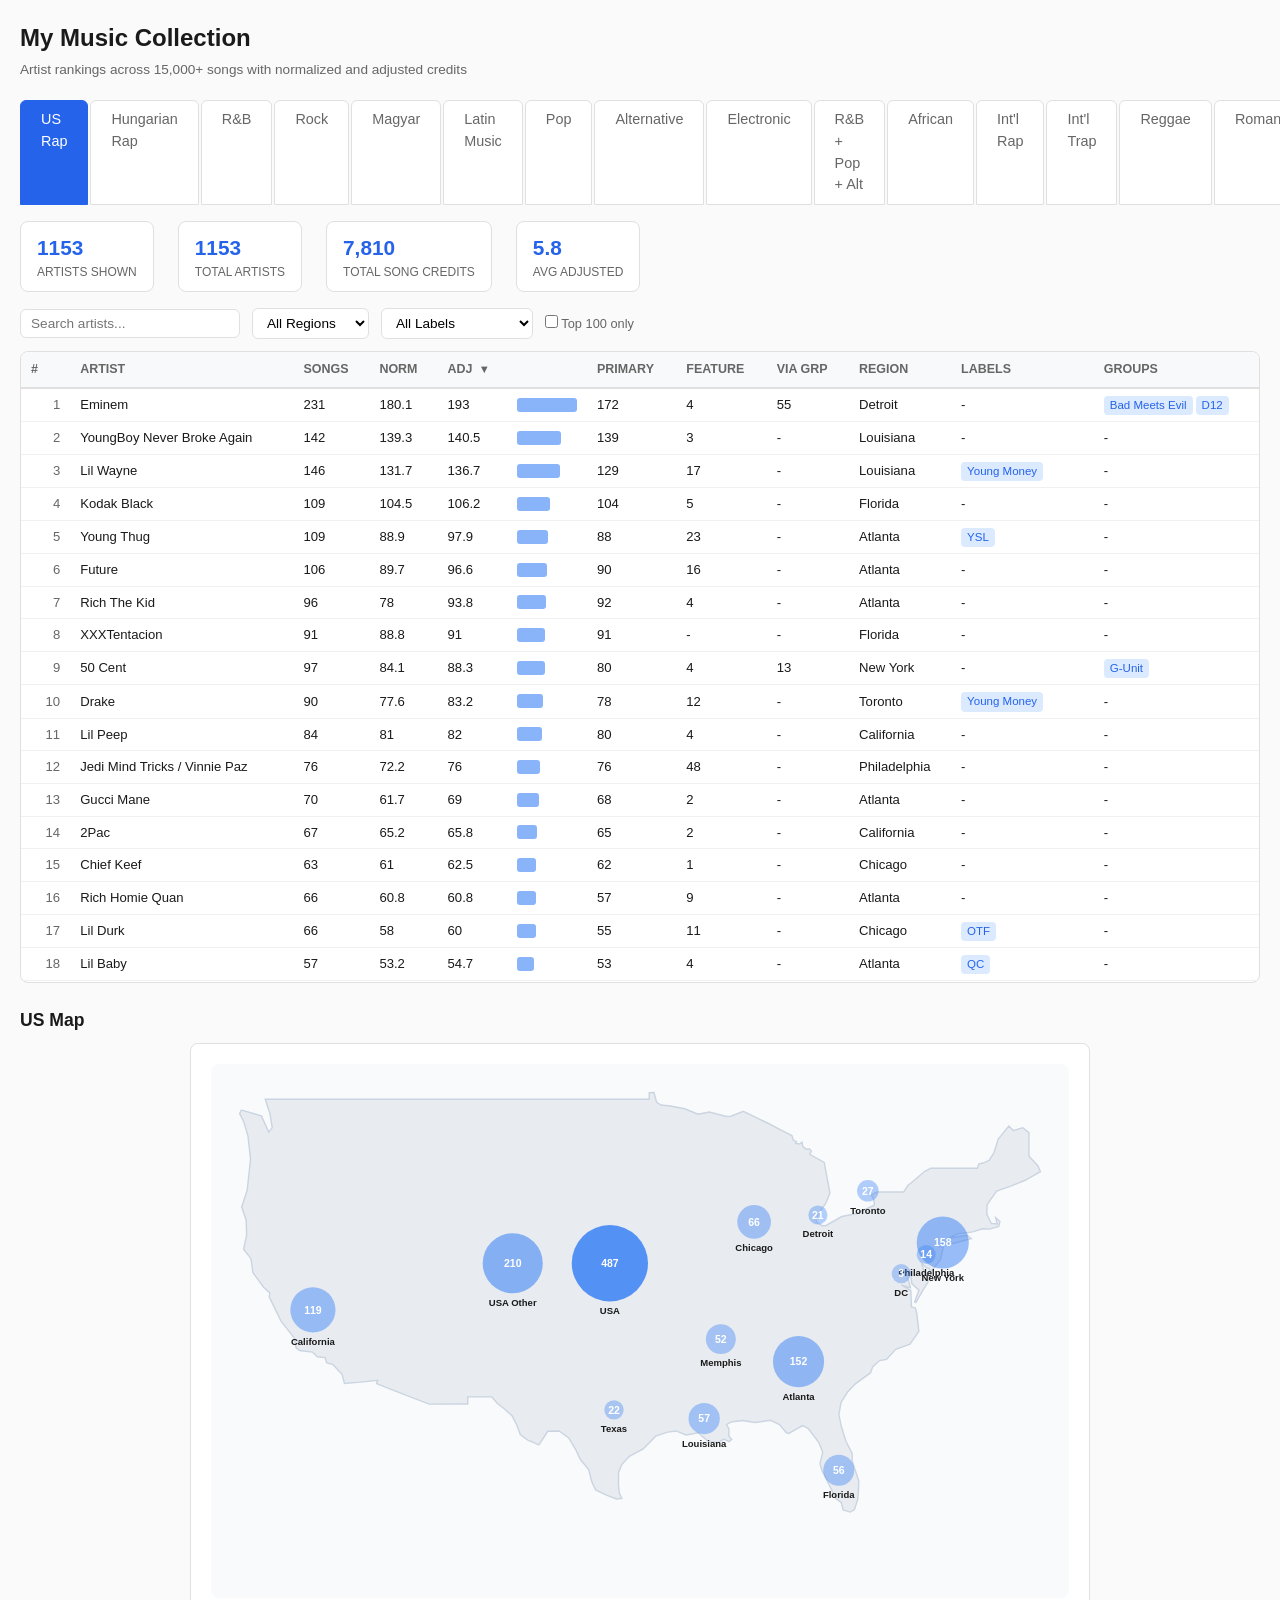
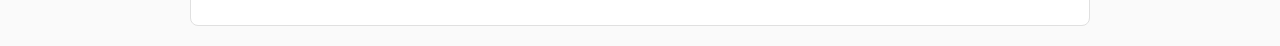
==== commit 2efce4fc: "Final dedupe pass: 6 files, and the collection is clean dedupe.py find over the finished collection " ====
--- a/index.html
+++ b/index.html
@@ -316,17 +316,17 @@
 </div>
 
 <script>
-const TREES = {"Eminem":[{"n":"Eminem","t":"d","c":[{"n":"A Beautiful Mind","t":"d","c":[{"n":"Ridaz.mp3","t":"f"}]},{"n":"Bad_Meets_Evil-Hell_The_Sequel-EP-2011-FUM","t":"d","c":[{"n":"02-bad_meets_evil-fast_lane-fum.mp3","t":"f"},{"n":"04-bad_meets_evil-above_the_law-fum.mp3","t":"f"},{"n":"07-bad_meets_evil-lighters_(feat_bruno_mars)-fum.mp3","t":"f"},{"n":"08-bad_meets_evil-take_from_me-fum.mp3","t":"f"},{"n":"11-bad_meets_evil-echo_(bonus)-fum.mp3","t":"f"}]},{"n":"Before","t":"d","c":[{"n":"Thats All She Wrote Feat. T.I..mp3","t":"f"}]},{"n":"Before The Relapse","t":"d","c":[{"n":"Biterphobia.mp3","t":"f"},{"n":"Desperados.mp3","t":"f"},{"n":"Shinein.mp3","t":"f"}]},{"n":"Diss Me, Diss You Disk 1","t":"d","c":[{"n":"Crush Destroy.mp3","t":"f"},{"n":"The Sauce.mp3","t":"f"}]},{"n":"Diss Me, Diss You Disk 2","t":"d","c":[{"n":"Loose Change.mp3","t":"f"},{"n":"Quitter.mp3","t":"f"},{"n":"Say My Name.mp3","t":"f"}]},{"n":"Don_t Call Me Marshall","t":"d","c":[{"n":"Back Down Royce (Feat D-12).mp3","t":"f"}]},{"n":"E - MMLP2","t":"d","c":[{"n":"06. Legacy.mp3","t":"f"},{"n":"12. The Monster Ft. Rihanna.mp3","t":"f"}]},{"n":"Eminem - 8 Mile Soundtrack","t":"d","c":[{"n":"02. Eminem - Love Me feat. Obie Trice & 50 Cent.mp3","t":"f"},{"n":"05. 50 Cent - Places To Go.mp3","t":"f"},{"n":"06. D12  - Rap Game.mp3","t":"f"},{"n":"20. Joe Beast -  Gangsta.mp3","t":"f"},{"n":"22. Shaunta - California.mp3","t":"f"}]},{"n":"Eminem - The Marshall Mathers LP","t":"d","c":[{"n":"05 Who Knew.mp3","t":"f"},{"n":"13 Drug Ballad.mp3","t":"f"}]},{"n":"Eminem - The Slim Shady EP (1998)","t":"d","c":[{"n":"04 just don_t give a fuck.mp3","t":"f"},{"n":"08 murder, murder.mp3","t":"f"}]},{"n":"Eminem - The Slim Shady LP (1999)","t":"d","c":[{"n":"06 If I Had.mp3","t":"f"},{"n":"17 As the World Turns.mp3","t":"f"}]},{"n":"Eminem Is Back","t":"d","c":[]},{"n":"Eminem-8Mile_EP-(Bootleg)-2003-FUM","t":"d","c":[{"n":"01-eminem-lose_yourself-fum.mp3","t":"f"},{"n":"02-eminem-8_mile-fum.mp3","t":"f"},{"n":"03-eminem-love_me_(feat._obie_trice_and_50_cent)-fum.mp3","t":"f"},{"n":"04-eminem-stimulate-fum.mp3","t":"f"},{"n":"05-eminem-rabbit_run-fum.mp3","t":"f"},{"n":"06-eminem-rap_game_(feat._d12_and_50_cent)-fum.mp3","t":"f"},{"n":"10-eminem-vs_lc_(bonus)-fum.mp3","t":"f"},{"n":"11-eminem-vs_lotto_(bonus)-fum.mp3","t":"f"},{"n":"12-eminem-vs_papa_doc_(bonus)-fum.mp3","t":"f"}]},{"n":"Eminem-Curtain_Call_The_Hits-2CD-2005-FUM","t":"d","c":[{"n":"107-eminem-shake_that_(feat._nate_dogg)-fum.mp3","t":"f"},{"n":"116-eminem-when_i_m_gone-fum.mp3","t":"f"}]},{"n":"Eminem-Encore-2CD-2004-FUM","t":"d","c":[{"n":"102-eminem-evil_deeds-fum.mp3","t":"f"},{"n":"103-eminem-never_enough_(feat._50_cent_and_nate_dogg)-fum.mp3","t":"f"},{"n":"104-eminem-yellow_brick_road-fum.mp3","t":"f"},{"n":"105-eminem-like_toy_soldiers-fum.mp3","t":"f"},{"n":"106-eminem-mosh-fum.mp3","t":"f"},{"n":"108-eminem-my_1st_single-fum.mp3","t":"f"},{"n":"110-eminem-rain_man-fum.mp3","t":"f"},{"n":"111-eminem-big_weenie-fum.mp3","t":"f"},{"n":"113-eminem-just_lose_it-fum.mp3","t":"f"},{"n":"114-eminem-ass_like_that-fum.mp3","t":"f"},{"n":"115-eminem-spend_some_time_(feat._obie_trice,_stat_quo_and_50_cent)-fum.mp3","t":"f"},{"n":"116-eminem-mockingbird-fum.mp3","t":"f"},{"n":"117-eminem-crazy_in_love_(feat._ann_wilson)-fum.mp3","t":"f"},{"n":"118-eminem-one_shot_2_shot_(feat._d12)-fum.mp3","t":"f"},{"n":"120-eminem-encore_(feat._dr._dre_and_50_cent)-fum.mp3","t":"f"},{"n":"201-eminem-we_as_americans-fum.mp3","t":"f"},{"n":"202-eminem-love_you_more-fum.mp3","t":"f"}]},{"n":"Eminem-Infinite-1996-FUM","t":"d","c":[{"n":"01-eminem-infinite-fum.mp3","t":"f"}]},{"n":"Eminem-Man_In_The_Mirror-(Bootleg)-8CD-2012-FUM","t":"d","c":[{"n":"105-eminem-911_(feat._b-real_and_ganxsta_ridd)-fum.mp3","t":"f"},{"n":"106-eminem-airplanes_part_2_(feat._b.o.b)-fum.mp3","t":"f"},{"n":"110-eminem-bad_guys_always_die_(feat._dr._dre)-fum.mp3","t":"f"},{"n":"201-eminem-can_i_bitch-fum.mp3","t":"f"},{"n":"204-eminem-classic_shit_(feat._stat_quo)-fum.mp3","t":"f"},{"n":"210-eminem-drama_setter_(feat._tony_yayo_and_obie_trice)-fum.mp3","t":"f"},{"n":"301-eminem-forgot_about_dre_(feat_eminem)-fum.mp3","t":"f"},{"n":"307-eminem-go_to_sleep_(feat._obie_trice_and_dmx)-fum.mp3","t":"f"},{"n":"311-eminem-hailies_revenge_(doe_rae_me)_(feat._obie_trice_and_d12)-fum.mp3","t":"f"},{"n":"312-eminem-hands_on_you_(feat._obie_trice)-fum.mp3","t":"f"},{"n":"314-eminem-hellbound_(feat._j-black_and_masta_ace)-fum.mp3","t":"f"},{"n":"401-eminem-i_need_a_doctor_(feat._dr._dre)-fum.mp3","t":"f"},{"n":"409-eminem-invasion_part_iii_armageddon-fum.mp3","t":"f"},{"n":"503-eminem-my_name_(feat._xzibit_and_nate_dogg)-fum.mp3","t":"f"},{"n":"506-eminem-nail_in_the_coffin-fum.mp3","t":"f"},{"n":"512-eminem-one_day_at_a_time_(feat._2pac_and_the_outlawz)-fum.mp3","t":"f"},{"n":"514-eminem-outro_(feat._d-12_and_obie_trice)-fum.mp3","t":"f"},{"n":"611-eminem-scary_movies_(feat._royce_da_5_9)-fum.mp3","t":"f"},{"n":"612-eminem-serious_(feat._promatic_and_swifty)-fum.mp3","t":"f"},{"n":"614-eminem-shit_hits_the_fan_(feat._obie_trice_and_dr._dre)-fum.mp3","t":"f"},{"n":"615-eminem-smack_that_(feat._akon)-fum.mp3","t":"f"},{"n":"616-eminem-soldier_like_me_(return_of_the_soulja)_(feat._2pac)-fum.mp3","t":"f"},{"n":"617-eminem-stir_crazy_(feat._the_madd_rapper)-fum.mp3","t":"f"},{"n":"618-eminem-syllables_(feat._jay-z,_dr._dre_and_50_cent)-fum.mp3","t":"f"},{"n":"701-eminem-talk_to_me_(feat._young_jeezy_and_freddie_gibbs)-fum.mp3","t":"f"},{"n":"703-eminem-the_apple-fum.mp3","t":"f"},{"n":"718-eminem-warriors_part_2_(feat._lloyd_banks,_50_cent_and_nate_dogg)-fum.mp3","t":"f"},{"n":"801-eminem-we_aint_(feat._the_game)-fum.mp3","t":"f"},{"n":"802-eminem-we_all_die_one_day_(feat._50_cent,_lloyd_banks_and_obie_trice)-fum.mp3","t":"f"},{"n":"804-eminem-we_shine_(original)_(ft._da_ruckus)-fum.mp3","t":"f"},{"n":"807-eminem-welcome_to_detroit_city_(feat._trick_trick)-fum.mp3","t":"f"},{"n":"810-eminem-what_s_the_difference_(feat._xzibit)-fum.mp3","t":"f"},{"n":"815-eminem-who_want_it_(feat._trick_trick)-fum.mp3","t":"f"}]},{"n":"Eminem-Recovery-2010-FUM","t":"d","c":[{"n":"01-eminem-cold_wind_blows-fum.mp3","t":"f"},{"n":"02-eminem-talkin__2_myself_(feat._kobe)-fum.mp3","t":"f"},{"n":"03-eminem-on_fire-fum.mp3","t":"f"},{"n":"06-eminem-going_through_changes-fum.mp3","t":"f"},{"n":"07-eminem-not_afraid-fum.mp3","t":"f"},{"n":"08-eminem-seduction-fum.mp3","t":"f"},{"n":"09-eminem-no_love_(feat._lil_wayne)-fum.mp3","t":"f"},{"n":"10-eminem-space_bound-fum.mp3","t":"f"},{"n":"11-eminem-cinderella_man-fum.mp3","t":"f"},{"n":"12-eminem-25_to_life-fum.mp3","t":"f"},{"n":"14-eminem-almost_famous-fum.mp3","t":"f"},{"n":"15-eminem-love_the_way_you_lie_(feat._rihanna)-fum.mp3","t":"f"},{"n":"16-eminem-you_re_never_over-fum.mp3","t":"f"},{"n":"17-eminem-untitled_(bonus_track)-fum.mp3","t":"f"}]},{"n":"Eminem-Relapse-2009-FUM","t":"d","c":[{"n":"06-eminem-hello-fum.mp3","t":"f"},{"n":"08-eminem-same_song_and_dance-fum.mp3","t":"f"},{"n":"09-eminem-we_made_you-fum.mp3","t":"f"},{"n":"14-eminem-must_be_the_ganja-fum.mp3","t":"f"},{"n":"16-eminem-deja_vu-fum.mp3","t":"f"},{"n":"17-eminem-beautiful-fum.mp3","t":"f"},{"n":"18-eminem-crack_a_bottle_(feat._dr._dre_and_50_cent)-fum.mp3","t":"f"},{"n":"20-eminem-underground-fum.mp3","t":"f"},{"n":"21-eminem-my_darling_(bonus_track)-fum.mp3","t":"f"},{"n":"22-eminem-careful_what_you_wish_for_(bonus_track)-fum.mp3","t":"f"}]},{"n":"Eminem-Relapse_Refill-EP-2009-FUM","t":"d","c":[{"n":"01-eminem-forever_(feat._drake,_kayne_west_and_lil__wayne)-fum.mp3","t":"f"},{"n":"06-eminem-music_box-fum.mp3","t":"f"}]},{"n":"Eminem-The_Eminem_Show-2002-FUM","t":"d","c":[{"n":"02-eminem-white_america-fum.mp3","t":"f"},{"n":"03-eminem-business-fum.mp3","t":"f"},{"n":"04-eminem-cleanin_out_my_closet-fum.mp3","t":"f"},{"n":"05-eminem-square_dance-fum.mp3","t":"f"},{"n":"07-eminem-soldier-fum.mp3","t":"f"},{"n":"08-eminem-say_goodbye_hollywood-fum.mp3","t":"f"},{"n":"09-eminem-drips_(feat._obie_trice)-fum.mp3","t":"f"},{"n":"10-eminem-without_me-fum.mp3","t":"f"},{"n":"12-eminem-sing_for_the_moment-fum.mp3","t":"f"},{"n":"13-eminem-superman_(feat._dina_rae)-fum.mp3","t":"f"},{"n":"14-eminem-hailie_s_song-fum.mp3","t":"f"},{"n":"16-eminem-when_the_music_stops_(feat._d12)-fum.mp3","t":"f"},{"n":"17-eminem-say_what_you_say_(feat._dr._dre)-fum.mp3","t":"f"},{"n":"18-eminem-_till_i_collapse_(feat._nate_dogg)-fum.mp3","t":"f"}]},{"n":"Eminem-The_Marshall_Mathers_LP-2000-FUM","t":"d","c":[{"n":"02-eminem-kill_you-fum.mp3","t":"f"},{"n":"03-eminem-stan_(feat._dido)-fum.mp3","t":"f"},{"n":"07-eminem-the_way_i_am-fum.mp3","t":"f"},{"n":"08-eminem-the_real_slim_shady-fum.mp3","t":"f"},{"n":"10-eminem-i_m_back-fum.mp3","t":"f"},{"n":"11-eminem-marshall_mathers-fum.mp3","t":"f"},{"n":"15-eminem-bitch_please_ii_(feat._dr._dre,_snoop_dogg,_xzibit_and_nate_dogg)-fum.mp3","t":"f"},{"n":"16-eminem-kim-fum.mp3","t":"f"},{"n":"17-eminem-under_the_influence_(feat._d12)-fum.mp3","t":"f"},{"n":"18-eminem-criminal-fum.mp3","t":"f"}]},{"n":"Eminem-The_Re-Up_(Eminem_Edition)-2006-FUM","t":"d","c":[{"n":"04-eminem-you_don_t_know_(feat._50_cent,_cashis_and_lloyd_banks)-fum.mp3","t":"f"},{"n":"05-eminem-jimmy_crack_corn_(feat._50_cent)-fum.mp3","t":"f"},{"n":"07-eminem-no_apologies-fum.mp3","t":"f"}]},{"n":"Eminem-The_Slim_Shady_LP-2CD-1999-FUM","t":"d","c":[{"n":"102-eminem-my_name_is-fum.mp3","t":"f"},{"n":"103-eminem-guilty_conscience_(feat._dr._dre)-fum.mp3","t":"f"},{"n":"104-eminem-brain_damage-fum.mp3","t":"f"},{"n":"106-eminem-if_i_had-fum.mp3","t":"f"},{"n":"107-eminem-97_bonnie_and_clyde-fum.mp3","t":"f"},{"n":"109-eminem-role_model-fum.mp3","t":"f"},{"n":"111-eminem-my_fault-fum.mp3","t":"f"},{"n":"114-eminem-rock_bottom-fum.mp3","t":"f"},{"n":"120-eminem-still_dont_give_a_fuck-fum.mp3","t":"f"}]},{"n":"Forgetting Marshall Mathers","t":"d","c":[{"n":"Difficult.mp3","t":"f"},{"n":"Magic Feat French Montana.mp3","t":"f"},{"n":"Topless Feat Nas _ Slim The Mobster.mp3","t":"f"}]},{"n":"Fucking Crazy","t":"d","c":[]},{"n":"I Am Marshall","t":"d","c":[{"n":"Atlanta On Fire.mp3","t":"f"}]},{"n":"Off The Wall","t":"d","c":[{"n":"Shit On You.mp3","t":"f"},{"n":"Stir Crazy.mp3","t":"f"}]},{"n":"Raw And Uncut","t":"d","c":[{"n":"Rap Game (Bump Heads).mp3","t":"f"}]},{"n":"Shady XV - YouTube","t":"d","c":[{"n":"Eminem - Detroit Vs Everybody.mp3","t":"f"},{"n":"Eminem - Lose Yourself (Original Demo).mp3","t":"f"}]},{"n":"Southpaw Soundtrack - YouTube","t":"d","c":[{"n":"Eminem - Phenomenal.mp3","t":"f"}]},{"n":"Straight From The Lab","t":"d","c":[{"n":"Come On In Feat D12.mp3","t":"f"}]},{"n":"The Eminem Show","t":"d","c":[]},{"n":"The Freestyle Show (CD 1)","t":"d","c":[{"n":"Any Word.mp3","t":"f"},{"n":"Freestyle (D.J. Kay Slay).mp3","t":"f"},{"n":"Rap Olympics Final Battle (Vs Juice).mp3","t":"f"},{"n":"Rap Olympics.mp3","t":"f"}]},{"n":"The Marshall Mathers LP","t":"d","c":[]},{"n":"The Reunion Mixtape","t":"d","c":[{"n":"25 - D12 - Swift Solo.mp3","t":"f"},{"n":"26 - D12 - Bizarre Solo.mp3","t":"f"},{"n":"31 - D12 - Hands Up High.mp3","t":"f"}]},{"n":"The Underground Collection","t":"d","c":[{"n":"Bump Heads.mp3","t":"f"},{"n":"Murder She Wrote.mp3","t":"f"},{"n":"Shes the One.mp3","t":"f"}]},{"n":"The_One_Man_Mob-(DatPiff.com)","t":"d","c":[{"n":"Bugz - The One Man Mob (DatPiff.com)","t":"d","c":[{"n":"04) Act A Fool.mp3","t":"f"}]}]},{"n":"UNRELEASED-SOLO-FEATURING D12","t":"d","c":[{"n":"D12 - My Life Made Men _ Benzino _ Royce Da 5 9 Diss.mp3","t":"f"},{"n":"Eminem - Keep Talking ft D12.mp3","t":"f"},{"n":"Eminem Ft. D12 - Back Down Royce.mp3","t":"f"},{"n":"Eminem Ft. D12 - Murder.mp3","t":"f"},{"n":"Proof - 72nd And Central.mp3","t":"f"},{"n":"Proof - I Thought I told you.mp3","t":"f"},{"n":"Proof - What People Do For Money.mp3","t":"f"},{"n":"Proof-Dont Know Me.mp3","t":"f"}]},{"n":"10 - Eminem ft Rihanna - The Monster (DatPiff Exclusive).mp3","t":"f"},{"n":"16 - Eminem ft Liz Rodrigues - Survival (DatPiff Exclusive).mp3","t":"f"},{"n":"41 - Eminem - Rap God (Remake Instrumental) (Prod by Pries) (Got Instrumentalscom) (DatPiff Exclusive).mp3","t":"f"},{"n":"Eminem - Say goodbye - New Song 2013.mp3","t":"f"},{"n":"Eminem Featuring Rihanna - Love The Way You Lie.mp3","t":"f"}]}],"Lil Wayne":[{"n":"Lil_ Wayne","t":"d","c":[{"n":"Dedication_5-(DatPiff.com)","t":"d","c":[{"n":"Lil Wayne - Dedication 5 (DatPiff.com)","t":"d","c":[{"n":"01 - Im Good ft The Weeknd (DatPiff Exclusive).mp3","t":"f"},{"n":"05 - Drama  Weezy (DatPiff Exclusive).mp3","t":"f"},{"n":"20 - Competition Interlude (DatPiff Exclusive).mp3","t":"f"},{"n":"23 - Levels ft Vado (DatPiff Exclusive).mp3","t":"f"}]}]},{"n":"I Am Not A Human Being","t":"d","c":[{"n":"12-Lil Wayne Ft. Lil Twist, Lil’ Chuckee, Gudda Gudda, Jae Millz, And Nicki Minaj - YM Salute (Bonus) (Prod. by Lil Wayne, Mr. Pyro, _ Polow da Don).mp3","t":"f"}]},{"n":"In tune we trust - YouTube","t":"d","c":[{"n":"Lil Wayne - Mula Gang feat. Jay Jones, HoodyBaby _ Euro (Official Audio).mp3","t":"f"}]},{"n":"Lil Wayne 'The Carter VI' Album","t":"d","c":[{"n":"Lil Wayne - Flex Up.mp3","t":"f"},{"n":"Lil Wayne - Written History (Visualizer).mp3","t":"f"}]},{"n":"Lil Wayne - 500 Degreez","t":"d","c":[{"n":"14-lil_wayne-young_n_blues-rns.mp3","t":"f"}]},{"n":"Lil Wayne - Best Rapper Alive Part 3","t":"d","c":[{"n":"02-lil_wayne-white_girl_(remix)_feat._young_jeezy_rick_ross_and_fabolous-cr.mp3","t":"f"},{"n":"08-lil_wayne-beat_without_the_bass_feat._freeky_zeeky_and_jha_jha-cr.mp3","t":"f"},{"n":"09-lil_wayne-9mm_feat._david_banner_snoop_dogg_and_akon-cr.mp3","t":"f"},{"n":"12-lil_wayne-duffle_bag_boy_feat._playaz_circle-cr.mp3","t":"f"},{"n":"14-lil_wayne-shot_to_the_heart_feat._rick_ross-cr.mp3","t":"f"},{"n":"17-lil_wayne-push_feat._enrique_iglesias-cr.mp3","t":"f"},{"n":"20-lil_wayne-you_nasty_feat._currensy_and_mack_maine_(produced_by_neptunes)-cr.mp3","t":"f"}]},{"n":"Lil Wayne - Da Drought Vol.1","t":"d","c":[{"n":"lil_wayne-02-da_drought-dsr.mp3","t":"f"},{"n":"lil_wayne-03-cops_is_watchin-dsr.mp3","t":"f"},{"n":"lil_wayne-05-wont_fuck_wit_me-dsr.mp3","t":"f"}]},{"n":"Lil Wayne - Da Drought Vol.2","t":"d","c":[{"n":"07-lil_wayne-check_one_two-sut.mp3","t":"f"},{"n":"15-reel-why-sut.mp3","t":"f"}]},{"n":"Lil Wayne - Da Drought Vol.3","t":"d","c":[{"n":"CD 1","t":"d","c":[{"n":"01.Intro.mp3","t":"f"},{"n":"02.Black Republican feat. Julelz Santana.mp3","t":"f"},{"n":"04.Put Some Keys On That.mp3","t":"f"},{"n":"05.Ride 4 My Niggas.mp3","t":"f"},{"n":"13.Promise.mp3","t":"f"}]},{"n":"CD 2","t":"d","c":[{"n":"04.King Kong.mp3","t":"f"},{"n":"13.President feat. Currency.mp3","t":"f"}]}]},{"n":"Lil Wayne - Dedication (Gangsta Grillz)","t":"d","c":[{"n":"15-dj_drama_and_lil_wayne-im_a_ridah-sut.mp3","t":"f"}]},{"n":"Lil Wayne - Dedication 2 (Gangsta Grillz)","t":"d","c":[{"n":"06 - DJ Drama and Lil Wayne - Workin Em.mp3","t":"f"},{"n":"20 - DJ Drama and Lil Wayne - Hustlin.mp3","t":"f"},{"n":"23 - DJ Drama and Lil Wayne - No Other feat. Juelz Santana.mp3","t":"f"}]},{"n":"Lil Wayne - Dedication 3 - YouTube","t":"d","c":[{"n":"Lil Wayne - Dedication 3 - 11 - She_s A Ryder.mp3","t":"f"},{"n":"Lil Wayne - Dedication 3 - 12 - Still I Rise.mp3","t":"f"}]},{"n":"Lil Wayne - Dedication 6 [D6] (WORLD PREMIERE!) - YouTube","t":"d","c":[]},{"n":"Lil Wayne - Free Weezy Album - YouTube","t":"d","c":[{"n":"London Roads.mp3","t":"f"}]},{"n":"Lil Wayne - I Am Not a Human Being II (Deluxe Version) [2013-Album] iTunes M4A NimitMak SilverRG","t":"d","c":[{"n":"06 Back To You.m4a","t":"f"},{"n":"07 Trigger Finger (feat. Soulja Boy).m4a","t":"f"}]},{"n":"Lil Wayne - In The Carter Chronicles","t":"d","c":[{"n":"05-lil_wayne-get_it_on.mp3","t":"f"},{"n":"21-lil_wayne-outstanding.mp3","t":"f"},{"n":"24-lil_wayne-trouble.mp3","t":"f"},{"n":"25-lil_wayne-bonus_track_1.mp3","t":"f"}]},{"n":"Lil Wayne - Lights Out","t":"d","c":[{"n":"05-lil_wayne-everything.mp3","t":"f"}]},{"n":"Lil Wayne - No Ceilings 2 (Full Mixtape) - YouTube","t":"d","c":[]},{"n":"Lil Wayne - No Ceilings 3 A Side (Full Mixtape)","t":"d","c":[]},{"n":"Lil Wayne - No Ceilings 3 B Side (Full Mixtape)","t":"d","c":[{"n":"Lil Wayne - Tyler Herro feat. Big Sean   No Ceilings 3 B Side (Official Audio).mp3","t":"f"}]},{"n":"Lil Wayne - R _ Weezy","t":"d","c":[{"n":"03-Lil Wayne - What You Trippin Feat Danity Kane-RGF.mp3","t":"f"},{"n":"12-Lil Wayne - Sweetest Girl Feat Akon _ Wyclef-RGF.mp3","t":"f"},{"n":"15-Lil Wayne - You Feat Lloyd-RGF.mp3","t":"f"},{"n":"16-Lil Wayne - One of A Kind Feat Paula Deanda-RGF.mp3","t":"f"},{"n":"20-Lil Wayne - Gimme That Feat Chris Brown-RGF.mp3","t":"f"},{"n":"21-Lil Wayne - Tell Me Feat Bobby Valentino-RGF.mp3","t":"f"},{"n":"22-Lil Wayne - Lost Without Weezy (Outro)-RGF.mp3","t":"f"}]},{"n":"Lil Wayne - SQ1 (Collector_s Edition)","t":"d","c":[{"n":"lil_wayne_and_the_sqad-07-we_in_the_scene.mp3","t":"f"},{"n":"lil_wayne_and_the_sqad-10-im_gangsta.mp3","t":"f"}]},{"n":"Lil Wayne - SQ3 (Collector_s Edition)","t":"d","c":[]},{"n":"Lil Wayne - SQ4 (Collector_s Edition)","t":"d","c":[{"n":"11-lil_wayne_and_sqad_up-best_of_me.mp3","t":"f"}]},{"n":"Lil Wayne - SQ5 (Collector_s Edition)","t":"d","c":[{"n":"15-lil_wayne_and_the_sqad-never_split.mp3","t":"f"}]},{"n":"Lil Wayne - SQ6 (Collector_s Edition)","t":"d","c":[{"n":"06-freestyle-best-of-me.mp3","t":"f"}]},{"n":"Lil Wayne - Tha Carter IV (Deluxe Edition)","t":"d","c":[{"n":"Lil Wayne - Tha Carter IV (Deluxe Edition)","t":"d","c":[{"n":"02 Blunt Blowin.mp3","t":"f"},{"n":"06 She Will (Feat. Drake).mp3","t":"f"},{"n":"10 Abortion.mp3","t":"f"},{"n":"12 How To Love.mp3","t":"f"},{"n":"13 President Carter.mp3","t":"f"},{"n":"16 I Like The View.mp3","t":"f"},{"n":"17 Mirror (Feat. Bruno Mars).mp3","t":"f"}]},{"n":"09 John (feat. Rick Ross).m4a","t":"f"}]},{"n":"Lil Wayne - Tha Carter V (2018) Mp3 (320kbps) [Hunter]","t":"d","c":[{"n":"Lil Wayne - Tha Carter V (2018)","t":"d","c":[{"n":"02. Don_t Cry (feat. XXXTENTACION).mp3","t":"f"},{"n":"05. Let It Fly (feat. Travis Scott).mp3","t":"f"},{"n":"06. Can_t Be Broken.mp3","t":"f"}]}]},{"n":"Lil Wayne - Tha Fix","t":"d","c":[{"n":"02-lil_wayne-yea_baby-phaze.mp3","t":"f"},{"n":"04-lil_wayne-do_it_(remix)_(feat_nikki_and_dizzy)-phaze.mp3","t":"f"},{"n":"08-lil_wayne-get_real_gangsta_(feat_dizzy)-phaze.mp3","t":"f"}]},{"n":"Lil Wayne - Tha Fix Before Tha VI","t":"d","c":[]},{"n":"LiL Wayne - The Carter","t":"d","c":[{"n":"01_-_lil_wayne_-_walk_in-mp3xplosion.mp3","t":"f"},{"n":"04_-_lil_wayne_-_bm_j.r-mp3xplosion.mp3","t":"f"},{"n":"12_-_lil_wayne_-_bring_it_back_(feat._mannie_fresh)-mp3xplosion.mp3","t":"f"}]},{"n":"LiL Wayne - The Carter II","t":"d","c":[{"n":"02-lil_wayne-fly_in.mp3","t":"f"},{"n":"07-lil_wayne-best_rapper_alive.mp3","t":"f"},{"n":"13-lil_wayne-carter_ii.mp3","t":"f"},{"n":"14-lil_wayne-hustler_musik.mp3","t":"f"},{"n":"17-lil_wayne-weezy_baby_(feat_nikki).mp3","t":"f"},{"n":"22-lil_wayne-fly_out.mp3","t":"f"}]},{"n":"Lil Wayne - The Leak","t":"d","c":[{"n":"(01)_[Lil_Wayne]_You_Ain_t_Know.mp3","t":"f"},{"n":"(05)_[Lil_Wayne]_Smoking_Section.mp3","t":"f"},{"n":"(08)_[Lil_Wayne]_I_m_So_Hood_(Remix)_Ft._T-Pain_Young_Jeezy_Ludacris_Busta_Rhymes_Big_Boi_Fat_Joe.mp3","t":"f"},{"n":"(13)_[Lil_Wayne]_Outstanding_(Prod._By_Cipha_Sounds).mp3","t":"f"},{"n":"(14)_[Lil_Wayne]_Sweet_Girl_Ft._Akon_And_Wyclef.mp3","t":"f"},{"n":"(15)_[Lil_Wayne]_9mm_Ft._Snoop_Dogg_(Prod._By_David_Banner).mp3","t":"f"}]},{"n":"Lil Wayne - Worldwide Legacy Presents Please Say The Baby","t":"d","c":[]},{"n":"Lil Wayne - Worldwide Legacy Presents Waynes World","t":"d","c":[{"n":"lil_wayne-07-da_south_ft_lil_flip_and_ti.mp3","t":"f"}]},{"n":"Lil Wayne - Young Money Dedication (2CD)","t":"d","c":[{"n":"113-dj_drama_and_lil_wayne-2_words-sut.mp3","t":"f"},{"n":"214-dj_drama_and_lil_wayne-pac_dedication-sut.mp3","t":"f"}]},{"n":"Lil Wayne _ Birdman - Like Father, Like Son","t":"d","c":[{"n":"03-birdman_and_lil_wayne-stuntin_like_my_daddy.mp3","t":"f"},{"n":"06-birdman_lil wayne- you ain_t know.mp3","t":"f"},{"n":"09-birdman_and_lil_wayne-dont_die.mp3","t":"f"},{"n":"10-birdman_and_lil_wayne-aint_worried_bout_shit.mp3","t":"f"},{"n":"12-birdman_and_lil_wayne-leather_so_soft.mp3","t":"f"},{"n":"18-birdman_and_lil_wayne-cali_dro_(feat_daz_and_kurupt).mp3","t":"f"},{"n":"Birdman and Lil Wayne - Know What Im Doin (feat Rick Ross and T-Pain).mp3","t":"f"}]},{"n":"Lil Wayne _ Birdman - Like Father, Like Son (Bonus CD)","t":"d","c":[]},{"n":"Lil Wayne _ Jadakiss - The Drought Is Over Part Three","t":"d","c":[{"n":"06-lil_wayne_feat._bun_b-tell_me_you_need_me.mp3","t":"f"},{"n":"20-jadakiss-g_shit.mp3","t":"f"},{"n":"24-jadakiss-havoc_shit.mp3","t":"f"}]},{"n":"Lil Wayne _ Juelz Santana - I Can_t Feel My Face","t":"d","c":[{"n":"22-juelz_santana-cant_feal_my_face.mp3","t":"f"}]},{"n":"Lil Wayne Dedication 4 - YouTube","t":"d","c":[]},{"n":"Lil Wayne- The Carter III","t":"d","c":[{"n":"076 - Lil Wayne ft. T-Pain - Got Money     (™ Cash Money Universal Motown).MP3","t":"f"},{"n":"102 - Mr. Carter (Featuring Jay-Z) (Produced By Just Blaze).mp3","t":"f"},{"n":"112 - Lollipop (Featuring Static Major) (Produced By Jim Jonsin _ Deezle).mp3","t":"f"},{"n":"114 - Playing With Fire (Produced By Streetrunner).mp3","t":"f"},{"n":"201 - I_m Me (Produced By DJ Nasty _ L.V.M.).mp3","t":"f"}]},{"n":"Lil_Wayne-Tha_Block_Is_Hot-1999-BiRDPiRACY","t":"d","c":[{"n":"08-lil_wayne-fuck_tha_world.mp3","t":"f"}]},{"n":"No_Ceilings-(DatPiff.com)","t":"d","c":[{"n":"Lil Wayne - No Ceilings (DatPiff.com)","t":"d","c":[{"n":"21 - Sweet Dreams (Beyonce Feat Nicki Minaj _ Lil Wayne).mp3","t":"f"},{"n":"Lil Wayne - Swag Surf.mp3","t":"f"}]}]},{"n":"Rebirth (Deluxe Version)","t":"d","c":[{"n":"02 Prom Queen [Feat. Shanell].mp3","t":"f"},{"n":"08 Drop The World [Feat. Eminem].mp3","t":"f"},{"n":"09 Runnin [Feat. Shanell].mp3","t":"f"}]},{"n":"Sorry_4_The_Wait-(DatPiff.com)","t":"d","c":[{"n":"Lil Wayne - Sorry 4 The Wait (DatPiff.com)","t":"d","c":[{"n":"05 - Marvins Room (DatPiff Exclusive).mp3","t":"f"}]}]},{"n":"Sorry_4_The_Wait_2-(DatPiff.com)","t":"d","c":[{"n":"Lil Wayne - Sorry 4 The Wait 2 (DatPiff.com)","t":"d","c":[{"n":"13 - Preach Ft 2 Chainz.mp3","t":"f"},{"n":"16 - Admit It Ft SNL.mp3","t":"f"}]}]},{"n":"T-Wayne - YouTube","t":"d","c":[]},{"n":"Young.Money-We.Are.Young.Money-(Retail)-2009-[NoFS]","t":"d","c":[{"n":"11-Young Money Ft. Gucci Mane-Steady Mobbin_ (Prod. By Kane Beatz).mp3","t":"f"},{"n":"12-Young Money-Roger That.mp3","t":"f"}]},{"n":"04 - Lil Wayne - Shit Stains (DatPiff Exclusive).mp3","t":"f"},{"n":"09 - - Lil Wayne - Moment (DatPiff Exclusive).mp3","t":"f"},{"n":"13 - Lil Wayne - HollyWeezy (DatPiff Exclusive).mp3","t":"f"},{"n":"22 - Lil Wayne ft Drake - Grindin (DatPiff Exclusive).mp3","t":"f"},{"n":"39. Lil Wayne - Love Me (Feat. Drake _ Future).m4a","t":"f"},{"n":"Bg _ Cash Money Millionaires - Bling Bling HQ.mp3","t":"f"},{"n":"Birdman - 100 Million.mp3","t":"f"},{"n":"Bone Crusher - Never Scared ft. Killer Mike, T.I..mp3","t":"f"},{"n":"Cam Ron - Oh Boy ft. Juelz Santana.mp3","t":"f"},{"n":"DJ Khaled - I m the One ft. Justin Bieber, Quavo, Chance the Rapper, Lil Wayne.mp3","t":"f"},{"n":"Drop the world dirty version.mp3","t":"f"},{"n":"Lil Wayne - 3 Peat.mp3","t":"f"},{"n":"Lil Wayne - Apologize Remix.mp3","t":"f"},{"n":"Lil Wayne - Green _ Yellow - dropTheVibe.com.mp3","t":"f"},{"n":"Lil Wayne - Respect Us (Feat. Juvenile).mp3","t":"f"},{"n":"Lil Wayne - Ride For My Niggas.mp3","t":"f"},{"n":"Lil Wayne - Shoot Me Down.mp3","t":"f"},{"n":"Lil Wayne - The Block Is Hot.mp3","t":"f"},{"n":"Lil Wayne Feat Gucci Mane - We Be Steady Mobbin.mp3","t":"f"},{"n":"Lil Wayne ft Eminem - Still REmember 2009 New Fire Track.mp3","t":"f"},{"n":"lil-wayne-bonnie-and-clyde-freestyle.mp3","t":"f"},{"n":"Lil_ Wayne - Tha Mobb.mp3","t":"f"},{"n":"Trick Daddy - I m A Thug (Video Version).mp3","t":"f"}]}],"Kodak Black":[{"n":"Kodak Black","t":"d","c":[{"n":"Back For Everything","t":"d","c":[]},{"n":"Bill Israel","t":"d","c":[{"n":"Kodak Black - Dummy Green [Official Audio].mp3","t":"f"},{"n":"Kodak Black - Eeny, Meeny, Miny, Moe [Official Audio].mp3","t":"f"},{"n":"Kodak Black - Pimpin Ain_t Eazy [Official Music Video].mp3","t":"f"},{"n":"Kodak Black - Remember The Times [Official Audio].mp3","t":"f"}]},{"n":"Dying To Live - YouTube","t":"d","c":[{"n":"Kodak Black - Close To The Grave [Official Music Video].mp3","t":"f"},{"n":"Kodak Black - From The Cradle [Official Audio].mp3","t":"f"},{"n":"Kodak Black - Gnarly (Feat. Lil Pump) [Official Video].mp3","t":"f"},{"n":"Kodak Black - Identity Theft [Official Audio].mp3","t":"f"},{"n":"Kodak Black - If I_m Lyin, I_m Flyin [Official Video].mp3","t":"f"},{"n":"Kodak Black - MoshPit (feat. Juice WRLD) [Official Audio].mp3","t":"f"},{"n":"Kodak Black - Take One [Official Audio].mp3","t":"f"},{"n":"Kodak Black - Testimony [Official Music Video].mp3","t":"f"},{"n":"Kodak Black - ZEZE (feat. Travis Scott _ Offset) [Official Audio].mp3","t":"f"}]},{"n":"Haitian Boy Kodak","t":"d","c":[{"n":"Kodak Black - Dirty K [Official Audio].mp3","t":"f"},{"n":"Kodak Black - Maffioso [Official Audio].mp3","t":"f"},{"n":"Kodak Black - Round The Roses [Official Audio].mp3","t":"f"},{"n":"Kodak Black - Z Look Jamaican [Official Audio].mp3","t":"f"}]},{"n":"Kodak Black - Before The Album (FULL ALBUM)","t":"d","c":[{"n":"Kodak Black - We Working  [Official Audio].mp3","t":"f"}]},{"n":"Kodak Black - Closure EP (FULL EP) NEW EP 2022","t":"d","c":[{"n":"Kodak Black - Haitian Scarface [Official Music Video].mp3","t":"f"}]},{"n":"Kodak Black - Happy Birthday Kodak (FULL EP)","t":"d","c":[{"n":"Kodak Black - Falling Over (Tribute To XXXTentacion) [Official Audio].mp3","t":"f"},{"n":"Kodak Black - Feelin Peachy [Official Music Video].mp3","t":"f"}]},{"n":"Kodak Black - Heart Of The Projects (Full Mixtape) - YouTube","t":"d","c":[{"n":"Kodak Black - 18 (Heart Of The Projects).mp3","t":"f"},{"n":"Kodak Black - Destin (Heart Of The Projects).mp3","t":"f"},{"n":"Kodak Black - Heart Of The Project (Heart Of The Projects).mp3","t":"f"},{"n":"Kodak Black - I_m That Nigga (Heart Of The Projects).mp3","t":"f"},{"n":"Kodak Black - Kill The Beat (Heart Of The Projects).mp3","t":"f"},{"n":"Kodak Black - No Flocking (Heart Of The Projects).mp3","t":"f"}]},{"n":"Kodak Black - Institution - YouTube","t":"d","c":[{"n":"Kodak Black  INSTITUTION.mp3","t":"f"},{"n":"Kodak Black — Already.mp3","t":"f"},{"n":"Kodak Black — In Too Deep.mp3","t":"f"}]},{"n":"Kodak Black - Kodak The Blessing","t":"d","c":[]},{"n":"Kodak Black - Kutthroat Bill Vol  1 (FULL ALBUM 2022)","t":"d","c":[{"n":"At The Cross.mp3","t":"f"}]},{"n":"Kodak Black - Lil BIG Pac (Full Mixtape) - YouTube","t":"d","c":[{"n":"Kodak Black - 30 (Lil BIG Pac).mp3","t":"f"},{"n":"Kodak Black - Believe This Shit (RGB 2 Presented By Ethika).mp3","t":"f"},{"n":"Kodak Black - Can I (Lil BIG Pac).mp3","t":"f"},{"n":"Kodak Black - Everything 1k (Lil BIG Pac).mp3","t":"f"},{"n":"Kodak Black - Gave It All I Got (Lil BIG Pac).mp3","t":"f"},{"n":"Kodak Black - Slayed (Feat. Boosie Badazz) [Lil BIG Pac].mp3","t":"f"}]},{"n":"Kodak Black - Project Baby 2 (Album Deluxe) - YouTube","t":"d","c":[{"n":"23 Kodak Black ft Lil Wayne - Codeine Dreaming.mp3","t":"f"},{"n":"Big Bank [Official Audio].mp3","t":"f"},{"n":"Kodak Black - No CoDefendant [Official Audio].mp3","t":"f"},{"n":"Kodak Black - Pride [Official Audio].mp3","t":"f"},{"n":"Kodak Black - Roll in Peace (feat. Xxxtentacion) [Official Audio].mp3","t":"f"},{"n":"Kodak Black - Transportin_ [Official Audio].mp3","t":"f"},{"n":"Kodak Black - Versatile (Official Audio).mp3","t":"f"}]},{"n":"Kodak Black _ Plies - FEMA - YouTube","t":"d","c":[{"n":"Kodak Black - F.E.M.A Ft. Plies.mp3","t":"f"},{"n":"Kodak Black - Potato Ft. Plies.mp3","t":"f"},{"n":"Plies - Real Hitta feat. Kodak Black [Music Video].mp3","t":"f"}]},{"n":"Kodak Black- Baptize n Blood","t":"d","c":[]},{"n":"kodak Dieuson Octave","t":"d","c":[{"n":"Kodak Black -  Ima Be Real [Official Audio].mp3","t":"f"},{"n":"Kodak Black -  Never See Me [Official Audio].mp3","t":"f"}]},{"n":"kodak Gift For The Streets","t":"d","c":[]},{"n":"kodak Just Getting Started","t":"d","c":[]},{"n":"kodak Trill Bill","t":"d","c":[{"n":"Kodak Black -  Land In Hell [Official Audio].mp3","t":"f"}]},{"n":"kodak When I Was Dead","t":"d","c":[{"n":"Kodak Black - 2'CY [Official Music Video].mp3","t":"f"},{"n":"Kodak Black - Came Thru Flushin' [Official Visualizer].mp3","t":"f"},{"n":"Kodak Black - Extra Clips feat. WizDaWizard & Wam SpinThaBin [Official Visualizer].mp3","t":"f"},{"n":"Kodak Black - Facetime Hiding [Official Music Video].mp3","t":"f"},{"n":"Kodak Black - Hard Life [Official Visualizer].mp3","t":"f"},{"n":"Kodak Black - Kylie Grande [Official Music Video].mp3","t":"f"},{"n":"Kodak Black - Nothing To Me [Official Visualizer].mp3","t":"f"},{"n":"Kodak Black - Scared of My Money [Official Visualizer].mp3","t":"f"}]},{"n":"kodak Zap Stars","t":"d","c":[{"n":"Kodak Black Ft. Nardo Wick & G6reddot - Dirty Stick [Official Audio].mp3","t":"f"}]},{"n":"Painting pictures kodak black - YouTube","t":"d","c":[{"n":"Kodak Black - Corrlinks and JPay [Official Audio].mp3","t":"f"},{"n":"Kodak Black - Day For Day [Official Audio].mp3","t":"f"},{"n":"Kodak Black - Reminiscing (feat. A Boogie Wit Da Hoodie) [Official Audio].mp3","t":"f"},{"n":"Kodak Black - There He Go (Official Video).mp3","t":"f"},{"n":"Kodak Black - Tunnel Vision [Official Video].mp3","t":"f"},{"n":"Kodak Black - When Vultures Cry (Official Music Video).mp3","t":"f"},{"n":"Too Many Years (feat. PNB Rock) [Official Audio].mp3","t":"f"}]},{"n":"PISTOLZ & PEARLZ","t":"d","c":[{"n":"Kodak Black - GET AWAY [Official Visualizer].mp3","t":"f"},{"n":"Kodak Black - TRYNA FIGURE WHY [Official Visualizer].mp3","t":"f"}]},{"n":"Project_Baby-(DatPiff.com)","t":"d","c":[{"n":"Kodak Black  - Project Baby (DatPiff.com)","t":"d","c":[{"n":"03 - Catch Flight (Produced by Dj Jay-R).mp3","t":"f"},{"n":"06 - Aint No Fakin It (Produced by Dj Jay-R).mp3","t":"f"},{"n":"11 - Mystery (Produce by Dj Jay-R).mp3","t":"f"},{"n":"14 - Molly (Produced by Young Lan).mp3","t":"f"},{"n":"16 - Shoulda Woulda (Produced by Young Shun).mp3","t":"f"},{"n":"18 - Never Imagine Ft The Kolyons (Produced by Vakseen LLC).mp3","t":"f"}]},{"n":"Kodak Black -Str8 Bars (PROJECT BABY MIXTAPE).mp3","t":"f"}]},{"n":"sniper gang","t":"d","c":[{"n":"Super Gremlin.m4a","t":"f"}]},{"n":"Vulture Love Presents The Last Zombies on Earth","t":"d","c":[{"n":"Whippin Alot.mp3","t":"f"}]},{"n":"Alcy  Stick _ Move  Feat. Kodak Black (WSHH Exclusive - Official Music Video).mp3","t":"f"},{"n":"Blood Sweat Tears Revenge [Official Audio].mp3","t":"f"},{"n":"Jack Boy x Kodak Black  Run My Check Up  (WSHH Exclusive - Official Audio).mp3","t":"f"},{"n":"Kodak Black  5 on it _Freestyle_ Offical Video (TAKEFLIGHTFILMS).mp3","t":"f"},{"n":"Kodak Black  Can I  #FREEKODAK (WSHH Exclusive - Official Music Video).mp3","t":"f"},{"n":"Kodak Black  Chances  (WSHH Exclusive - Official Audio).mp3","t":"f"},{"n":"Kodak Black  HollyHood.mp3","t":"f"},{"n":"Kodak Black  Like Dat  (WSHH Exclusive - Official Music Video).mp3","t":"f"},{"n":"Kodak Black  SKRT  Prod. by SkipOnDaBeat (WSHH Exclusive - Official Music Video).mp3","t":"f"},{"n":"Kodak Black -  1800 NIGHTS  (OFFICIAL VIDEO).mp3","t":"f"},{"n":"Kodak Black - Ambition  I_m 14 And Already Thinking About Death  (Throwback Music Video).mp3","t":"f"},{"n":"Kodak Black - Cyber Truck [Official Video].mp3","t":"f"},{"n":"Kodak Black - Expeditiously (Official Audio).mp3","t":"f"},{"n":"Kodak Black - First Day Out [OFFICIAL MUSIC VIDEO].mp3","t":"f"},{"n":"Kodak Black - M.O.H..mp3","t":"f"},{"n":"Kodak Black - My Wrist.mp3","t":"f"},{"n":"Kodak Black - Skrilla.mp3","t":"f"},{"n":"KODAK BLACK - SKRT.mp3","t":"f"},{"n":"Kodak Black - Snap Shit [Official Audio].mp3","t":"f"},{"n":"Kodak Black - Snot Thot [Official Visual].mp3","t":"f"},{"n":"Kodak Black - Spaz Out.mp3","t":"f"},{"n":"Kodak Black - Still Hitting Licks.mp3","t":"f"},{"n":"Kodak Black - Take me away.mp3","t":"f"},{"n":"Kodak Black - Water ft. NBA Youngboy (Lyrics).mp3","t":"f"},{"n":"Kodak Black - Why They Call You Kodak [Official Audio].mp3","t":"f"},{"n":"Kodak Black - Why You Always Gotta Go [Official Audio].mp3","t":"f"},{"n":"Kodak Black _ Jackboy G To The A (Tee Grizzley Remix) (WSHH Exclusive - Official Music Video).mp3","t":"f"},{"n":"Kodak Black Feat. Plies Too Much Money (WSHH Exclusive - Official Music Video).mp3","t":"f"},{"n":"Kodak Black FT Koly P - KKK.mp3","t":"f"},{"n":"KODAK BLACK NO FLOCKIN (Official Video) FREESTYLE (Prod. by VinnyxProd).mp3","t":"f"},{"n":"Yo Gotti x Kodak Black - Weatherman.mp3","t":"f"}]}],"Young Thug":[{"n":"Young Thug","t":"d","c":[{"n":"BUSINESS IS BUSINESS","t":"d","c":[{"n":"Young Thug - Want Me Dead (feat. 21 Savage) [Official Lyric Video].mp3","t":"f"}]},{"n":"Chris Brown, Young Thug - Say You Love Me (Audio)","t":"d","c":[{"n":"Chris Brown, Young Thug - Animal (Audio).mp3","t":"f"},{"n":"Chris Brown, Young Thug - Big Slimes (Audio) ft. Gunna, Lil Duke.mp3","t":"f"},{"n":"Chris Brown, Young Thug - Go Crazy (Audio).mp3","t":"f"},{"n":"Chris Brown, Young Thug - I Ain_t Tryin_ (Audio).mp3","t":"f"},{"n":"Chris Brown, Young Thug - I Got Time (Audio) ft. Shad Da God.mp3","t":"f"},{"n":"Chris Brown, Young Thug - Say You Love Me (Audio).mp3","t":"f"},{"n":"Chris Brown, Young Thug - She Bumped Her Head (Audio) ft. Gunna.mp3","t":"f"},{"n":"Chris Brown, Young Thug - Stolen (Audio).mp3","t":"f"}]},{"n":"MigoThuggin","t":"d","c":[{"n":"Young Thug - Take Kare (feat. Rich Gang & Lil Wayne) [Official Visualizer].mp3","t":"f"}]},{"n":"Punk","t":"d","c":[{"n":"Young Thug - Bubbly (with Drake & Travis Scott) [Official Lyric Video].mp3","t":"f"},{"n":"Young Thug - High (ft. Elton John) [Official Audio].mp3","t":"f"}]},{"n":"Rich Gang","t":"d","c":[{"n":"02 Million Dollar Ft Detail _ Future.mp3","t":"f"},{"n":"03 Tapout Ft Lil Wayne,Birdman,Mack Maine,Nicki Minaj, _ Future.mp3","t":"f"},{"n":"12 Angel Ft Mystikal,Jae Millz,Ace Hood, Gudda Gudda, Mack Maine, _ Birdman.mp3","t":"f"},{"n":"14 Have It Your Way Ft T.I.,Birdman, _ Lil Wayne.mp3","t":"f"},{"n":"16 Fly Rich Ft Stevie J,Future,Tyga,Meek Mill, _ Mystikal.mp3","t":"f"},{"n":"Rich Gang - Never Made Love.mp3","t":"f"}]},{"n":"Rich Gang All Stars Mixtape YMCMB","t":"d","c":[{"n":"Ace Hood ft. Future & Rick Ross - Bugatti [Rich Gang All Stars Mixtape] NewMixxtaper.mp3","t":"f"},{"n":"Drake - Started From The Bottom [Rich Gang All Stars Mixtape] NewMixxtaper.mp3","t":"f"},{"n":"Future ft. Lil Wayne - Karate Chop (Remix) [Rich Gang All Stars Mixtape] NewMixxtaper.mp3","t":"f"},{"n":"Lil Wayne ft. Drake & Future - Bitches Love Me [Rich Gang All Stars Mixtape] NewMixxtaper.mp3","t":"f"},{"n":"Tyga ft. The Game - Switch Lanes [Rich Gang All Stars Mixtape] NewMixxtaper.mp3","t":"f"}]},{"n":"Rich Gang Tha Tour Part 1","t":"d","c":[{"n":"Birdman _ Young Thug - Imma Ride {Riding} (Ft. Yung Ralph) [Rich Gang  Tha Tour Pt. 1].mp3","t":"f"},{"n":"Rich Gang - Beat It Up ft Young Thug & Rich Homie Quan - Beat It Up (Rich Gang Tha Tour).mp3","t":"f"},{"n":"Rich Gang - Givenchy ft.Young Thug & Rich Homie Quan - Givenchy (Rich Gang  Givenchy Tha Tour).mp3","t":"f"},{"n":"Rich Gang - Tell Em ft. Young Thug & Rich Homie Quan (Rich Gang   Tell Em Tha Tour).mp3","t":"f"},{"n":"Young Thug  Givenchy  feat. Birdman (WSHH Premiere - Official Music Video).mp3","t":"f"},{"n":"Young Thug & Rich Homie Quan - See You (Rich Gang  See You Tha Tour).mp3","t":"f"},{"n":"Young Thug & Rich Homie Quan - Throw Your Hood Up (Rich Gang  Throw Your Hood Up Tha Tour).mp3","t":"f"}]},{"n":"RICH GANG UNRELEASED","t":"d","c":[{"n":"#LISTEN.mp3","t":"f"},{"n":"Ain_t Trippin (feat. Rich Homie Quan).mp3","t":"f"},{"n":"Beat It (feat. Jacquees).mp3","t":"f"},{"n":"Count Up (feat. Birdman).mp3","t":"f"},{"n":"Drop Off (feat. Young Dolph).mp3","t":"f"},{"n":"Hurt They Feelings (feat. MPA Wicced) [Tags].mp3","t":"f"},{"n":"I Guarantee (I Want).mp3","t":"f"},{"n":"I Just Might.mp3","t":"f"},{"n":"If You Didn_t (feat. Young Thug _ Chanel West Coast).mp3","t":"f"},{"n":"M.O.M (Mind On Money) [feat. Rich Homie Quan].mp3","t":"f"},{"n":"Myself.mp3","t":"f"},{"n":"Never Made (feat. Rich Homie Quan).mp3","t":"f"},{"n":"No Way.mp3","t":"f"},{"n":"OD (Original).mp3","t":"f"},{"n":"Please Don_t Stop It.mp3","t":"f"},{"n":"Power.mp3","t":"f"},{"n":"Should I.mp3","t":"f"},{"n":"Stay Focused (feat. Young Thug).mp3","t":"f"},{"n":"Woke Up (feat. Young Thug).mp3","t":"f"},{"n":"Young Thug  Power.mp3","t":"f"}]},{"n":"Slime Language 2 (Deluxe)","t":"d","c":[{"n":"Strick - WokStar (feat. Skepta) [Official Audio]   Young Stoner Life.mp3","t":"f"},{"n":"Young Stoner Life & Karlae - I Like (feat. Coi Leray) [Official Audio].mp3","t":"f"},{"n":"Young Stoner Life & Karlae - Trance (feat. Yung Bleu) [Official Audio].mp3","t":"f"},{"n":"Young Thug, Gunna & Drake - Solid (Lyrics).mp3","t":"f"}]},{"n":"The Vault","t":"d","c":[{"n":"Ashin The Blunt - Young Thug feat. 6lack (Unreleased).mp3","t":"f"},{"n":"Ride -Young Thug (Feat. Lil Duke _ RjMrLa).mp3","t":"f"},{"n":"Young Thug - Die For You (Unreleased).mp3","t":"f"}]},{"n":"Young Thug - 1017 Thug (DatPiff.com)","t":"d","c":[{"n":"01 - Young Thug-Yeah Yeah Feat OG Boo Dirty Heavy Prod By Nard B.mp3","t":"f"},{"n":"03 - Young Thug-Ball Feat OG Boo Dirty Prod By Memphis Track Boyz.mp3","t":"f"},{"n":"19 - Young Thug-THUG Feat Runts Prod By Nard B.mp3","t":"f"},{"n":"Young Thug - Stoner (OFFICIAL MUSIC VIDEO).mp3","t":"f"}]},{"n":"Young Thug - 1017 Thug 2","t":"d","c":[{"n":"01 1017 Lifestyle.mp3","t":"f"}]},{"n":"Young Thug - BEAUTIFUL THUGGER GIRLS (2017) Mp3.320kbps [WR Music]","t":"d","c":[{"n":"Young Thug - BEAUTIFUL THUGGER GIRLS (2017) [Hunter]","t":"d","c":[{"n":"06 Relationship (feat. Future).mp3","t":"f"},{"n":"07 You Said.mp3","t":"f"},{"n":"10 Feel It.mp3","t":"f"},{"n":"13 For Y_all (feat. Jacquees).mp3","t":"f"}]},{"n":"Young Thug - Family Don_t Matter (feat. Millie Go Lightly) [Official Video].mp3","t":"f"},{"n":"Young Thug - Safe [Official].mp3","t":"f"}]},{"n":"Young Thug - Hear No Evil (EP) (2018) Mp3 (320 kbps) [Hunter]","t":"d","c":[{"n":"Young Thug - Hear No Evil (EP) (2018)","t":"d","c":[]}]},{"n":"Young Thug - I Came From Nothing (Full Album) (Deluxe Edition) - YouTube","t":"d","c":[{"n":"Young Thug - In Dis Bitch @youngthugworld Ft. @therealkumtie.mp3","t":"f"}]},{"n":"Young Thug - I Came From Nothing 2 (Full Mixtape) - YouTube","t":"d","c":[{"n":"Young Thug - Haiti Slang [I Came From Nothing 2].mp3","t":"f"},{"n":"Young Thug - Jamaican Slang [I Came From Nothing 2].mp3","t":"f"}]},{"n":"Young Thug - I Came From Nothing 3 (Full Mixtape) - YouTube","t":"d","c":[{"n":"King Tucka - Bird Talk (Prod. G Money) [Official Music Video].mp3","t":"f"},{"n":"Young Thug - B [I Came From Nothing 3].mp3","t":"f"}]},{"n":"Young Thug - I_m Up 2016","t":"d","c":[]},{"n":"Young Thug - No, My Name is JEFFERY (2016) [M4a~iTunes]~[Hunter] [FRG]","t":"d","c":[{"n":"My Uploads","t":"d","c":[]},{"n":"No, My Name is JEFFERY","t":"d","c":[{"n":"02 Floyd Mayweather (feat. Gunna _ G.m4a","t":"f"},{"n":"04 Future Swag.m4a","t":"f"}]},{"n":"Young Thug - Wyclef Jean [Official Video].mp3","t":"f"}]},{"n":"Young Thug - Slime Language (2018) Mp3 (320kbps) [Hunter]","t":"d","c":[{"n":"Young Thug - Slime Language (2018) [320]","t":"d","c":[{"n":"13. STS (feat. Strick).mp3","t":"f"},{"n":"14. Expensive (feat. HiDoraah _ Dolly).mp3","t":"f"},{"n":"15. Slimed In (feat. Nechie).mp3","t":"f"}]},{"n":"Young Thug - Chanel (ft Gunna _ Lil Baby) [Official Video].mp3","t":"f"},{"n":"Young Thug - Floyd Mayweather (feat. Travis Scott, Gucci Mane and Gunna) [Official Audio].mp3","t":"f"}]},{"n":"YOUNG THUG - Slime Season 2 (2015)","t":"d","c":[]},{"n":"Young Thug - So Much Fun (2019) Mp3 (320kbps) [Hunter]","t":"d","c":[{"n":"Young Thug - So Much Fun (2019)","t":"d","c":[{"n":"07. Bad Bad Bad (feat. Lil Baby).mp3","t":"f"},{"n":"08. Lil Baby.mp3","t":"f"},{"n":"18. Boy Back (feat. NAV).mp3","t":"f"}]},{"n":"064. Young Thug - The London (feat. J. Cole & Travis Scott).mp3","t":"f"},{"n":"Young Thug - With Them [OFFICIAL AUDIO].mp3","t":"f"}]},{"n":"Young Thug - Stoner","t":"d","c":[{"n":"13 - Murder.mp3","t":"f"}]},{"n":"Young Thug _ Bloody Jay - Black Portland (full album) - YouTube","t":"d","c":[{"n":"Black Portland","t":"d","c":[]},{"n":"Black Portland - 4 Eva Bloody (Black Portland).mp3","t":"f"},{"n":"Black Portland Nothing But Some Pain Feat Future.mp3","t":"f"},{"n":"Let_s Go Play (feat. Bloody Jay, Young Thug).mp3","t":"f"}]},{"n":"Young Thug _ Carnage - Young Martha (Full Mixtape) - YouTube","t":"d","c":[{"n":"Thugga Massina - Trust Issues (Now On iTunes, Apple Music, Spotify, Tidal etc.).mp3","t":"f"},{"n":"Young Thug _ Carnage Young Martha Don_t Call Me ft Shakka [Official Audio].mp3","t":"f"}]},{"n":"Young Thug _ Gucci Mane - Young Thugga Mane La Flare (Full Album) (Deluxe Edition) - YouTube","t":"d","c":[{"n":"Gucci Mane x Young Thug - Bricks (Young Thugga Mane La Flare).mp3","t":"f"}]},{"n":"young thug Southside Thuggin","t":"d","c":[{"n":"Ha Ha (Unreleased Album)- Young Thug (New).mp3","t":"f"},{"n":"Pull Up Freestyle (Unreleased Album) - Young Thug.mp3","t":"f"},{"n":"Young Thug - With A Draco.mp3","t":"f"},{"n":"Young Thug- OK.mp3","t":"f"}]},{"n":"young thug UY SCUTI","t":"d","c":[{"n":"Young Thug - On The News (feat. Cardi B) [Official Visualizer].mp3","t":"f"}]},{"n":"Young Thug – Slime Season 3 (2016)","t":"d","c":[{"n":"Young Thug - Digits [OFFICIAL AUDIO] - from YouTube.mp3","t":"f"}]},{"n":"Young Thug – The Leak 10 [2019]","t":"d","c":[]},{"n":"Young Thug-Barter 6-(WEB)-2015-v0","t":"d","c":[]},{"n":"100 Degrees (feat. Young Thug).mp3","t":"f"},{"n":"33 - Young Thug ft Rich Homie Quan - MOM (Mind On Money) (DatPiff Exclusive).mp3","t":"f"},{"n":"34 - Young Thug ft Meek Mill - Hundreds (I Had A Dream) (DatPiff Exclusive).mp3","t":"f"},{"n":"58 - Young Thug - Bout (Damn) Time.mp3","t":"f"},{"n":"Bankroll Mafia - Hyenas ft. Young Thug, T I , MPA Duke, Shad Da God _ Lil Yachty.mp3","t":"f"},{"n":"Bankroll Mafia - Out My Face [lyrics]-ft. T.I., Shad Da God, Young Thug, London Jae.mp3","t":"f"},{"n":"Blac Youngsta - Youngsta ft. Young Thug.mp3","t":"f"},{"n":"Ed Sheeran - Feels (feat. Young Thug _ J Hus) [Official Lyric Video].mp3","t":"f"},{"n":"I Want Her (feat. Young Thug, 21 Savage, Shad Da God, Duke _ T.I.P.).mp3","t":"f"},{"n":"King Snipe.mp3","t":"f"},{"n":"Mike WiLL Made It _ Young Thug – Take a Picture.mp3","t":"f"},{"n":"Perfect - Gucci Mane (Feat. Young Thug).mp3","t":"f"},{"n":"Respect (feat. Young Thug).mp3","t":"f"},{"n":"Shad Da God x Young Thug Them Boyz (WSHH Exclusive - Official Music Video).mp3","t":"f"},{"n":"Young Thug  Again  feat Gucci Mane.mp3","t":"f"},{"n":"Young Thug  Best Friend.mp3","t":"f"},{"n":"Young Thug  With That  featuring Duke.mp3","t":"f"},{"n":"Young Thug -  Hercules  (Prod. by Metro Boomin).mp3","t":"f"},{"n":"Young Thug - Closing Arguments (Leaked).mp3","t":"f"},{"n":"Young Thug Die Like Dis (Unreleased).mp3","t":"f"},{"n":"Young Thug x Metro Boomin (Metro Thuggin) - The Blanguage (Official Video).mp3","t":"f"},{"n":"Zonnique - Nun For Free (Audio) ft. Young Thug.mp3","t":"f"}]}],"Future":[{"n":"Future","t":"d","c":[{"n":"2010 - Future - 1000  @192","t":"d","c":[{"n":"04 Future - So Cold.mp3","t":"f"}]},{"n":"2011 - Future - Dirty Sprite @192","t":"d","c":[{"n":"18 Future Stand (Feat. Scooter) [Prod. By Mike Da Rock Man].mp3","t":"f"},{"n":"21 Future 4 My People [Prod. By Jon Boy].mp3","t":"f"}]},{"n":"2011 - Future - Streetz Calling @VBR","t":"d","c":[{"n":"01 Future - Ain_t Tryin_.mp3","t":"f"},{"n":"03 Future - Name Hold Weight.mp3","t":"f"}]},{"n":"2011 - Future - True Story @320","t":"d","c":[{"n":"04 - Future-Aint No Way Around It.mp3","t":"f"},{"n":"06 - Future-Bigger Picture Feat Shawty Lo.mp3","t":"f"}]},{"n":"2012 - Future - Astronaut Status @320","t":"d","c":[{"n":"16 - Future - Chosen One (Final Version) (DatPiff Exclusive).mp3","t":"f"},{"n":"17 - Future - Break The Rules (DatPiff Exclusive).mp3","t":"f"}]},{"n":"2013 - Future - F.B.G. The Movie @320","t":"d","c":[{"n":"08 - Karate Chop ft Casino.mp3","t":"f"},{"n":"10 - Chosen One ft Rocko.mp3","t":"f"}]},{"n":"2013 - Future _ DJ Esco - Black Woodstock (The Soundtrack) @192","t":"d","c":[{"n":"19 Future - Brain On Drugz [Prod. By Looney Tunez].mp3","t":"f"}]},{"n":"2014 - Future - Honest (Deluxe Edition)","t":"d","c":[{"n":"05. Honest.mp3","t":"f"},{"n":"06. I Won feat. Kanye West.mp3","t":"f"}]},{"n":"Drake and  Future - What  A Time To Be Alive (2015)","t":"d","c":[{"n":"03. Live From the Gutter.mp3","t":"f"},{"n":"05. Scholarships.mp3","t":"f"},{"n":"06. Plastic Bag.mp3","t":"f"}]},{"n":"EVOL","t":"d","c":[{"n":"02 In Her Mouth.mp3","t":"f"},{"n":"10 Low Life (feat. The Weeknd).mp3","t":"f"},{"n":"11 Fly Shit Only.mp3","t":"f"},{"n":"Future - Wicked.mp3","t":"f"}]},{"n":"Future  FreeBand Gang - No Sleep (DatPiff.com)","t":"d","c":[{"n":"07 - Future-Club On Smash Prod By 808 Mafia.mp3","t":"f"},{"n":"20 - Shad Da God-Pesos Queso Prod By 808 Mafia.mp3","t":"f"},{"n":"21 - Future-Dem Prod By Will-A-Fool.mp3","t":"f"},{"n":"23 - Starlito-Insomnia Addict Prod By Ready Rob.mp3","t":"f"}]},{"n":"Future  Metro Boomin  WE STILL DON’T TRUST YOU  Rap  Hip-Hop  (2024) 320_kbps Beats⭐","t":"d","c":[{"n":"06. Show of Hands.mp3","t":"f"}]},{"n":"Future - Beast Mode [Hip-Hop _ Rap] [2015] Album [iTunes Plus M4A AAC] [UJ.rip]","t":"d","c":[{"n":"03 Aintchu (feat. Juvenile).m4a","t":"f"},{"n":"04 No Basic.m4a","t":"f"}]},{"n":"Future - BEASTMODE 2 (2018) Mp3 (320kbps) [Hunter]","t":"d","c":[{"n":"Future - BEASTMODE 2 (2018)","t":"d","c":[{"n":"02 CUDDLE MY WRIST.mp3","t":"f"},{"n":"04 31 DAYS.mp3","t":"f"},{"n":"05 RED LIGHT.mp3","t":"f"}]}]},{"n":"Future - Freebandz Future-Monster @320","t":"d","c":[{"n":"05-Future-F_ck_Up_Some_Commas_Prod_By_DJ_Spinz_Southside.mp3","t":"f"},{"n":"12-Future-Hardly_Prod_By_Southside.mp3","t":"f"},{"n":"Future  My Savages  (WSHH Premiere - Official Music Video).mp3","t":"f"},{"n":"Future _Codeine Crazy_ (WSHH Premiere - Official Music Video).mp3","t":"f"}]},{"n":"Future - High Off Life (Full Album) - YouTube","t":"d","c":[{"n":"Future - All Bad (Lyrics) ft. Lil Uzi Vert.mp3","t":"f"},{"n":"Future - Hard To Choose One (Audio).mp3","t":"f"},{"n":"Future - Harlem Shake (Audio) ft. Young Thug.mp3","t":"f"},{"n":"Future - Posted With Demons (Audio).mp3","t":"f"},{"n":"Future - Pray For A Key (Audio).mp3","t":"f"},{"n":"Future - Too Comfortable (Audio).mp3","t":"f"},{"n":"Future - Trapped In The Sun (Audio).mp3","t":"f"},{"n":"Future - Trillionaire (Audio) ft. Youngboy Never Broke Again.mp3","t":"f"},{"n":"Future - Up the River (Audio).mp3","t":"f"}]},{"n":"Future - HNDRXX (HENDRIX)","t":"d","c":[{"n":"Comin Out Strong.mp3","t":"f"}]},{"n":"Future - I Never Liked You (DELUXE) [Full Album]","t":"d","c":[{"n":"Future - 712PM (Official Audio).mp3","t":"f"},{"n":"Future - LIKE ME (Official Audio) ft. 42 Dugg, Lil Baby.mp3","t":"f"},{"n":"Future - PUFFIN ON ZOOTIEZ (Official Audio).mp3","t":"f"},{"n":"Future - STAYED DOWN (Official Audio) ft. Young Scooter.mp3","t":"f"},{"n":"Future - THE WAY THINGS GOING (Official Audio).mp3","t":"f"},{"n":"Future - VOODOO (Official Audio) ft. Kodak Black.mp3","t":"f"}]},{"n":"Future - Kno Mercy Reloaded (DatPiff.com)","t":"d","c":[]},{"n":"Future - Mixtape Pluto","t":"d","c":[{"n":"Future - TOO FAST (Official Music Video).mp3","t":"f"}]},{"n":"Future - Pluto 3D [iTunes] (2012-Album) [STumPZ-ReleaSe]","t":"d","c":[{"n":"04 - Future - News Or Somthn.mp3","t":"f"},{"n":"05 Turn On the Lights.mp3","t":"f"},{"n":"06 Straight Up.mp3","t":"f"},{"n":"09 Neva End (Remix) [feat. Kelly Row.mp3","t":"f"},{"n":"10 Tony Montana (feat. Drake).mp3","t":"f"},{"n":"Neva End - Future.mp3","t":"f"}]},{"n":"Future - Purple Reign - HotNewHipHop","t":"d","c":[{"n":"Future - Perkys Calling (Official Video).mp3","t":"f"}]},{"n":"Future - Save Me (Album)","t":"d","c":[]},{"n":"Future - SUPERFLY (OST) (2018) Mp3 (320 kbps) [Hunter]","t":"d","c":[{"n":"Future - SUPERFLY (Original Motion Picture Soundtrack) (320)","t":"d","c":[{"n":"06 Stains.mp3","t":"f"},{"n":"07 Show My Chain Some Love (feat. Young Thug).mp3","t":"f"},{"n":"10 Bag (feat. Yung Bans).mp3","t":"f"}]}]},{"n":"FUTURE - THE WIZARD 🔥 [FULL]","t":"d","c":[{"n":"Future - Stick to the Models (Audio).mp3","t":"f"}]},{"n":"Future _ Dj Esco - 56 Nights - HotNewHipHop","t":"d","c":[{"n":"04 - Future - March Madness (DatPiff Exclusive).mp3","t":"f"},{"n":"07. Future, Dj Esco - March Madness (Prod. By Tarentino).mp3","t":"f"},{"n":"Future - 56 Nights.mp3","t":"f"}]},{"n":"Future _ DJ Esco - Project ET Esco Terrestrial (Full Mixtape) - YouTube","t":"d","c":[{"n":"Drake, 2 Chainz _ Future - 100it Racks (DJ Esco - Project E.T. Esco Terrestrial).mp3","t":"f"},{"n":"Fabolous _ Jadakiss - Wicked (Freestyle) [Freddy Vs. Jason].mp3","t":"f"},{"n":"Future _ Lil Uzi Vert - Too Much Sauce (DJ Esco - Project E.T. Esco Terrestrial).mp3","t":"f"}]},{"n":"Future _ Gucci Mane - Free Bricks (Full Mixtape) - YouTube","t":"d","c":[]},{"n":"Future _ Juice WRLD - WRLD ON DRUGS (2018) Mp3 (320kbps) [Hunter]","t":"d","c":[{"n":"Future _ Juice WRLD - WRLD ON DRUGS (2018)","t":"d","c":[{"n":"03. Fine China.mp3","t":"f"},{"n":"10. Realer N Realer.mp3","t":"f"}]}]},{"n":"Future _ Young Thug - Super Slimey (2017) 320 KBPS","t":"d","c":[{"n":"1 No Cap.mp3","t":"f"}]},{"n":"Future DS2 [DELUXE 2015] 320","t":"d","c":[{"n":"Dirty Sprite 2","t":"d","c":[{"n":"03 - Where Ya At (feat. Drake).mp3","t":"f"},{"n":"14 - Trap Niggas.mp3","t":"f"},{"n":"16 - Real Sisters.mp3","t":"f"},{"n":"17 - Kno The Meaning.mp3","t":"f"},{"n":"18 - Fuck Up Some Commas.mp3","t":"f"}]},{"n":"59 - Future - One Helluva Night.mp3","t":"f"},{"n":"Future - Stick Talk.mp3","t":"f"}]},{"n":"Future-FUTURE-WEB-2017-ESG","t":"d","c":[{"n":"07-future-mask_off-e7dd5e.mp3","t":"f"}]},{"n":"PLUTO X BABY PLUTO (DELUXE)","t":"d","c":[{"n":"Future & Lil Uzi Vert - Moment of Clarity [Official Audio].mp3","t":"f"},{"n":"Future & Lil Uzi Vert - Real Baby Pluto [Official Audio].mp3","t":"f"}]},{"n":"WE DON_T TRUST YOU","t":"d","c":[{"n":"Future, Metro Boomin - Cinderella (Official Audio).mp3","t":"f"},{"n":"Future, Metro Boomin - Claustrophobic (Official Audio).mp3","t":"f"},{"n":"Future, Metro Boomin - Like That (Official Audio).mp3","t":"f"},{"n":"Future, Metro Boomin - Young Metro (Official Audio).mp3","t":"f"},{"n":"Future, Metro Boomin, Travis Scott, Playboi Carti - Type Shit (Official Video).mp3","t":"f"}]},{"n":"01 - Future x  Drake - Never Satisfied.mp3","t":"f"},{"n":"13 - Chief Keef ft Future - Who Would Ever Thought (DatPiff Exclusive).mp3","t":"f"},{"n":"16 - DnF.mp3","t":"f"},{"n":"22 - Future - Substitute Everything (DatPiff Exclusive).mp3","t":"f"},{"n":"46 Future ft. Gyop Crew - I Kept My Crew.mp3","t":"f"},{"n":"53 Future Ft. Nicki Minaj - You Da Baddest (Dirty).mp3","t":"f"},{"n":"Future _ Young Thug - Real Love [Official Audio].mp3","t":"f"},{"n":"Ufo361 feat. Future -  Big Drip.mp3","t":"f"},{"n":"Uncle Murda - Right Now ft. Future.mp3","t":"f"}]}],"Rich The Kid":[{"n":"rich the kid","t":"d","c":[{"n":"DJ_Burn_One-Black_Boy_Da_Kid-Next_Batter_Up","t":"d","c":[{"n":"DJ_Burn_One-Black_Boy_Da_Kid-Next_Batter_Up","t":"d","c":[{"n":"03-Black_Boy_Da_Kid-Speedin_Prod_By_Supaman.mp3","t":"f"},{"n":"05-Black_Boy_Da_Kid-Shop_Til_She_Drop_Prod_By_KE_On_The_Track.mp3","t":"f"},{"n":"18-Black_Boy_Da_Kid-I_m_On_The_Loud.mp3","t":"f"}]}]},{"n":"Feels Good To Be Rich","t":"d","c":[{"n":"26 - Rich The Kid ft Young Thug - Came From Nothin (DatPiff Exclusive).mp3","t":"f"},{"n":"Rich The Kid - Feels Good 2 Be Rich [Feels Good To Be Rich Mixtape].mp3","t":"f"},{"n":"Rich The Kid - Talkin Bout Nothin [Feels Good To Be Rich Mixtape].mp3","t":"f"},{"n":"Rich The Kid Ft. K Camp - Rich Nigga Shit [Feels Good To Be Rich Mixtape].mp3","t":"f"},{"n":"Rich The Kid Ft. KodakBlack - Touchdown [Feels Good To Be Rich Mixtape].mp3","t":"f"},{"n":"Rich The Kid Ft. Migos - Goin Crazy [Feels Good To Be Rich Mixtape].mp3","t":"f"},{"n":"Rich The Kid Ft. Migos - Wet Wet [Feels Good To Be Rich Mixtape].mp3","t":"f"},{"n":"Rich The Kid Ft. Migos, Riff Raff - Famous Remix [Feels Good To Be Rich Mixtape].mp3","t":"f"},{"n":"Rich The Kid Ft. Young Thug - Came From Nothin [Feels Good To Be Rich Mixtape].mp3","t":"f"},{"n":"Rich The Kid Ft. Young Thug, Young Dolph - Austin Powers [Feels Good To Be Rich Mixtape].mp3","t":"f"}]},{"n":"Lil Wayne x Rich The Kid _Trust Fund Babies_ Album","t":"d","c":[{"n":"Lil Wayne, Rich The Kid - Feelin_ Like Tunechi.mp3","t":"f"}]},{"n":"Migos  Rich The Kid - Streets On Lock (DatPiff.com)","t":"d","c":[{"n":"06 - Rich The Kid Ft Rich Homie Quan _ Trouble - Real Niggaz [Prod By DJ Plugg].mp3","t":"f"},{"n":"15 - Rich The Kid - All I Do Is Juug [Prod By MPC Cartel].mp3","t":"f"},{"n":"22 - Rich The Kid Ft Migos - Cant Have One [Prod By Metro Boomin].mp3","t":"f"},{"n":"24 - Migos - Since Day 1 (Bonus).mp3","t":"f"},{"n":"25 - Rich The Kid Ft Migos _ Lil Durk - Jumpin Like Jordan (Remix) [Prod By Mercy] (Bonus).mp3","t":"f"}]},{"n":"Migos  Rich The Kid - Streets On Lock 2 (DatPiff.com)","t":"d","c":[{"n":"12 - Rich The Kid-Talkin Bout Nun Prod By KnuckleHead.mp3","t":"f"},{"n":"14 - Jose Guapo Feat Rich The Kid-Piped Up.mp3","t":"f"}]},{"n":"Migos  Rich The Kid - Streets On Lock 3 (DatPiff.com)","t":"d","c":[{"n":"03 - Rich The Kid Ft Migos - Famous [Prod By Mack Boy].mp3","t":"f"},{"n":"07 - Migos Ft Rich Homie Quan _ Young Thug - In Too Deep [Prod By Honorable C Note].mp3","t":"f"},{"n":"16 - Migos Ft PeeWee LongWay - Switch A Roo.mp3","t":"f"},{"n":"19 - Rich The Kid Ft Chinx - Clientele.mp3","t":"f"}]},{"n":"Migos  Rich The Kid - Streets On Lock 4 (DatPiff.com)","t":"d","c":[{"n":"07 - Rich The Kid - That Bag [Prod By Murda Beatz].mp3","t":"f"},{"n":"25 - Migos - Life So Hard [Prod By Zaytoven].mp3","t":"f"}]},{"n":"Rich Forever 2","t":"d","c":[{"n":"Famous Dex - Goyard Ft. Rich The Kid.mp3","t":"f"}]},{"n":"Rich The Kid  Migos - Still On Lock (DatPiff.com)","t":"d","c":[]},{"n":"Rich The Kid  Rich Forever Music - Rich Forever M (DatPiff.com)","t":"d","c":[{"n":"04 - Rich The Kid x Famous Dex - Im Cool.mp3","t":"f"},{"n":"10 - Famous Dex x Rich The Kid - Goyard.mp3","t":"f"},{"n":"11 - Rich The Kid ft Playboi Carti - No Pressure.mp3","t":"f"}]},{"n":"Rich The Kid - Boss Man (ALBUM)","t":"d","c":[{"n":"Rich The Kid - About My Business (Audio).mp3","t":"f"},{"n":"Rich The Kid - Ain_t No Doubts (Official Audio).mp3","t":"f"},{"n":"Rich The Kid - Depend On Me (Audio) ft. Lil Tjay.mp3","t":"f"},{"n":"Rich The Kid - Easy (Audio).mp3","t":"f"},{"n":"Rich The Kid - Far From You (Audio).mp3","t":"f"},{"n":"Rich The Kid - Money Talk (feat. YoungBoy Never Broke Again) [Official Music Video].mp3","t":"f"},{"n":"Rich The Kid - Racks On (Audio) ft. YoungBoy Never Broke Again.mp3","t":"f"},{"n":"Rich The Kid - That_s Tuff (Lyric Video) ft. Quavo.mp3","t":"f"}]},{"n":"Rich The Kid - Dabbin Fever (DatPiff.com)","t":"d","c":[{"n":"03 - Feel It (Prod By Murda) (DatPiff Exclusive).mp3","t":"f"},{"n":"07 - Listen Ft Skippa Da Flippa  HoodRich Pablo Juan (Prod By Drumma Boy) (DatPiff Exclusive).mp3","t":"f"},{"n":"09 - Rick Owens Remix Ft Jose Guapo (DatPiff Exclusive).mp3","t":"f"},{"n":"11 - Plug Ft Kodak Black  Cash Carti (Prod By MexikoDro) (DatPiff Exclusive).mp3","t":"f"},{"n":"Rich The Kid  Plug  Feat. Kodak Black _ Playboi Carti (Prod. by @MexikoDro) (WSHH Exclusive).mp3","t":"f"}]},{"n":"Rich The Kid - Flexin On Purpose (DatPiff.com)","t":"d","c":[{"n":"07 - Where The Cash At [Prod By Hit Boy].mp3","t":"f"},{"n":"08 - Tell Me What You Like (Feat Ty Dolla ign).mp3","t":"f"},{"n":"13 - She Aint Goin (Feat Rich Homie Quan) [Prod By Zaytoven].mp3","t":"f"}]},{"n":"Rich The Kid - Keep Flexin (DatPiff.com)","t":"d","c":[{"n":"03 - New Wave (Feat Famous Dex) [Prod By Retro Sushi].mp3","t":"f"},{"n":"06 - Blessings [Prod By The Lab Cook].mp3","t":"f"},{"n":"08 - Dat Way (Feat Migos) [Prod By Honorable C-Note].mp3","t":"f"},{"n":"10 - Ran It Up (Feat Young thug) [Prod By Rich The Kid].mp3","t":"f"},{"n":"12 - Str8 Up (Feat Payboi Carti _ Famous Dex) (Bonus).mp3","t":"f"}]},{"n":"Rich The Kid - Rich Forever 3 (Mixtape)","t":"d","c":[{"n":"Rich The Kid - No Noise.mp3","t":"f"},{"n":"Rich The Kid - Rich Forever Way Outro.mp3","t":"f"}]},{"n":"Rich The Kid - Rich Forever 4 (2019) Mp3 (320 kbps) [Hunter]","t":"d","c":[{"n":"Rich The Kid - Rich Forever 4 (2019)","t":"d","c":[{"n":"02 Drip Layer.mp3","t":"f"},{"n":"08 Chanel Frames.mp3","t":"f"},{"n":"10 Get the Bag.mp3","t":"f"}]}]},{"n":"Rich The Kid - Rich Than Famous (DatPiff.com)","t":"d","c":[{"n":"02 - Goin Krazy (Ft YG) [Prod By KE On The Track].mp3","t":"f"},{"n":"10 - On My Way (Ft Bobby Shmurda _ Rowdy Rebel) [Prod By Zaytoven].mp3","t":"f"},{"n":"11 - Trap (Remix) (Ft Gucci Mane) [Prod By Zaytoven].mp3","t":"f"},{"n":"13 - Why Would U Not (Ft Peewee Longway _ Johnny Cinco) [Prod By Spiffy] (Bonus).mp3","t":"f"}]},{"n":"Rich The Kid - The Rich Forever Way (Mixtape)","t":"d","c":[{"n":"Rich The Kid - INTRO (PROD BY LAB COOK ).mp3","t":"f"}]},{"n":"Rich the Kid - The World Is Yours (2018) Mp3 (320kbps) [Hunter]","t":"d","c":[{"n":"Rich the Kid - The World Is Yours (2018)","t":"d","c":[{"n":"1 World Is Yours .mp3","t":"f"},{"n":"10 Early Morning Trappin (feat. Trippie Redd).mp3","t":"f"},{"n":"14 Dead Friends.mp3","t":"f"},{"n":"2 New Freezer (feat. Kendrick Lamar) .mp3","t":"f"},{"n":"4 Plug Walk .mp3","t":"f"},{"n":"7 Drippin (feat. Chris Brown).mp3","t":"f"},{"n":"8 Lost It (feat. Quavo _ Offset) .mp3","t":"f"}]},{"n":"47 Rich The Kid ft Trippie Redd - Early Morning Trappin.mp3","t":"f"},{"n":"Rich The Kid _ Trippie Redd  Early Morning Trappin  (WSHH Exclusive - Official Music Video).mp3","t":"f"}]},{"n":"Rich The Kid - The World Is Yours 2 (2019) [320]","t":"d","c":[{"n":"03. Splashin.mp3","t":"f"},{"n":"08. Woah (feat. Miguel _ Ty Dolla $ign).mp3","t":"f"},{"n":"12. Rockets (feat. Lil Pump _ Takeoff).mp3","t":"f"},{"n":"15. Ring Ring (feat. Vory).mp3","t":"f"},{"n":"16. For Keeps (feat. NBA Youngboy).mp3","t":"f"}]},{"n":"Rich The Kid - Trap Talk (DatPiff.com)","t":"d","c":[{"n":"06 - Running Threw It Prod By Lab Cook.mp3","t":"f"},{"n":"10 - Got Rich Prod By Danny Wolf.mp3","t":"f"},{"n":"13 - PartyNextDoor-Routine Rouge Feat Rich The Kid Ty Dolla Sign Prod By PartyNextDoor (Bonus).mp3","t":"f"}]},{"n":"Rich The Kid _ iLoveMakonnen - Whip It [New Mixtape]","t":"d","c":[{"n":"01. Rich The Kid, iLoveMakonnen - No Ma_am Feat. Rome Fortune (Whip It).mp3","t":"f"},{"n":"02. Rich The Kid, iLoveMakonnen - Whip It Remix Feat. Migos  (Whip It).mp3","t":"f"},{"n":"06. Rich The Kid, iLoveMakonnen - Still Workin (Prod. By Sonny Digital) (Whip It).mp3","t":"f"},{"n":"07. Rich The Kid, iLoveMakonnen - Tequila Me (Prod. By Richie Souf _ Ceej Of Two9) (Whip It).mp3","t":"f"},{"n":"08. Rich The Kid, iLoveMakonnen - Rich The Kid- Broke Wrist Feat. T-Wayne _ Key! (Whip It).mp3","t":"f"}]},{"n":"Rich The Kid- Lucky 7 (Full Album)","t":"d","c":[{"n":"Rich The Kid (feat. Lil Mosey) - Boom Boom (Visualizer).mp3","t":"f"},{"n":"Rich The Kid - Go Up (feat. Roddy Ricch) [Audio].mp3","t":"f"},{"n":"Rich The Kid - Split (Official Video).mp3","t":"f"},{"n":"Rich The Kid ft. SipTee - Money Machine (Official Video).mp3","t":"f"}]},{"n":"Trap-A-Holics-Rich_The_Kid-Been_About_The_Benjamins","t":"d","c":[{"n":"03-Rich_The_Kid-I_m_Outchea_Feat_Ca_hout.mp3","t":"f"},{"n":"04-Rich_The_Kid-On_My_Pradas.mp3","t":"f"},{"n":"05-Rich_The_Kid-Real_Niggaz_Feat_Rich_Homie_Quan.mp3","t":"f"},{"n":"07-Rich_The_Kid-Pull_Up_Feat_Migos.mp3","t":"f"},{"n":"08-Rich_The_Kid-Grew_Up_In_The_Streets.mp3","t":"f"}]},{"n":"09 Rich The Kid - Cookies _ Sherbert.mp3","t":"f"},{"n":"42 - Rich The Kid - Poppin (Freestyle).mp3","t":"f"},{"n":"Rich The Kid - Bring It Back.mp3","t":"f"},{"n":"Rich The Kid - Mo Paper ft. YG.mp3","t":"f"}]}],"XXXTentacion":[{"n":"XXXTentacion","t":"d","c":[{"n":"A GHETTO CHRISTMAS CAROL EP - YouTube","t":"d","c":[]},{"n":"heartbreak hotel - YouTube","t":"d","c":[{"n":"XXXtentacion - Skin (Lyrics).mp3","t":"f"}]},{"n":"Members Only Vol  3 - YouTube","t":"d","c":[{"n":"XXXTENTACION - Find Me (Members Only, Vol 3).mp3","t":"f"}]},{"n":"Members only vol 1 - YouTube","t":"d","c":[{"n":"XXXTENTACION _ SKI MASK THE SLUMP GOD - FREDDY VS JASON (Prod. Willie G) (OFFICIAL LYRICS).mp3","t":"f"}]},{"n":"Members Only Vol 2 - YouTube","t":"d","c":[{"n":"xxxtentacion - RARE pt 2.mp3","t":"f"}]},{"n":"Members Only, Vol  4 - YouTube","t":"d","c":[{"n":"XXXTENTACION - Dead Inside Pt. 2 (AUDIO).mp3","t":"f"}]},{"n":"Revenge","t":"d","c":[{"n":"01 Look At Me!.mp3","t":"f"},{"n":"03 Looking for a Star.mp3","t":"f"},{"n":"05 King.mp3","t":"f"},{"n":"XXXTENTACION - Revenge (Audio).mp3","t":"f"}]},{"n":"xxxtentacion  xxx  2014 mixtape - YouTube","t":"d","c":[{"n":"XXXTentacion - Alone Pt. 1 [Lyrics] [VERY RARE].mp3","t":"f"},{"n":"♫ XXXTENTACION - Palm Trees (Audio).mp3","t":"f"}]},{"n":"XXXTENTACION - (2018)","t":"d","c":[{"n":"02 ALONE, PART 3.mp3","t":"f"},{"n":"03 Moonlight.mp3","t":"f"},{"n":"04 SAD!.mp3","t":"f"},{"n":"05 the remedy for a broken heart (why am I so in love).mp3","t":"f"},{"n":"07 NUMB.mp3","t":"f"},{"n":"08 infinity (888) [feat. Joey Bada$$].mp3","t":"f"},{"n":"10 Pain = BESTFRIEND (feat. Travis Barker).mp3","t":"f"},{"n":"14 I don_t even speak spanish lol.mp3","t":"f"},{"n":"15 changes.mp3","t":"f"},{"n":"16 Hope.mp3","t":"f"},{"n":"18 before I close my eyes.mp3","t":"f"}]},{"n":"XXXTENTACION - 17 (2017) [iTunes AAC]","t":"d","c":[{"n":"02 Jocelyn Flores.m4a","t":"f"},{"n":"04 Everybody Dies in Their Nightmare.m4a","t":"f"},{"n":"06 Save Me.m4a","t":"f"},{"n":"07 Dead Inside (Interlude).m4a","t":"f"},{"n":"08 Fuck Love (feat. Trippie Redd).m4a","t":"f"},{"n":"09 Carry On.m4a","t":"f"},{"n":"10 Orlando.m4a","t":"f"},{"n":"11 Ayala (Outro).m4a","t":"f"},{"n":"XXXTENTACION - Dead Inside (Interlude) (Audio) - YouTube.mp3","t":"f"}]},{"n":"XXXTENTACION - Bad Vibes Forever (2019) [320]","t":"d","c":[{"n":"12. Hot Gyal (feat. Tory Lanez _ Mavado).mp3","t":"f"},{"n":"14. the interlude that never ends.mp3","t":"f"},{"n":"16. ATTENTION!.mp3","t":"f"},{"n":"19. Royalty (feat. Ky-Mani Marley, Stefflon Don _ Vybz Kartel).mp3","t":"f"},{"n":"2. Ex Bitch.mp3","t":"f"},{"n":"20. wanna grow old (i won_t let go) [feat. Jimmy Levy].mp3","t":"f"},{"n":"21. HEARTEATER.mp3","t":"f"},{"n":"24. numb the pain.mp3","t":"f"},{"n":"25. IT_S ALL FADING TO BLACK (feat. blink-182).mp3","t":"f"},{"n":"3. UGLY.mp3","t":"f"},{"n":"4. bad vibes forever (feat. PnB Rock _ Trippie Redd).mp3","t":"f"},{"n":"5. School Shooters (feat. Lil Wayne).mp3","t":"f"},{"n":"6. I Changed Her Life (feat. Rick Ross).mp3","t":"f"},{"n":"7. Triumph.mp3","t":"f"},{"n":"9. before i realize.mp3","t":"f"}]},{"n":"XXXTENTACION - ICE HOTEL EP - YouTube","t":"d","c":[{"n":"XXXTENTACION - 0C3AN  clip (PROD. MYRROR).mp3","t":"f"}]},{"n":"XXXTENTACION - The Fall Album - YouTube","t":"d","c":[{"n":"XXXTENTACION - Ghost.mp3","t":"f"}]},{"n":"XXXtentacion - Willy Wonka Was A Child Murderer (DatPiff.com)","t":"d","c":[{"n":"04 - Never.mp3","t":"f"}]},{"n":"19 XXXtentacion ft Trippie Redd - Fuck Love.mp3","t":"f"},{"n":"Denzel Curry - SPACEGHOSTPUSSY feat. Lofty305, xxxtentacion _ THESLUMPGOD.mp3","t":"f"},{"n":"I_m in love with you, but....mp3","t":"f"},{"n":"Imagination ft.(Shiloh Dynasty).mp3","t":"f"},{"n":"NOVA _ XXXTENTACION - Whitley .Part 2 [HQ].mp3","t":"f"},{"n":"Skye - VOICES (feat. XXXTENTACION) [Official Video].mp3","t":"f"},{"n":"XXXTentacion  A Ghetto Christmas Carol  (WSHH Exclusive - Official Audio).mp3","t":"f"},{"n":"XXXTENTACION - ALONE PART 2.mp3","t":"f"},{"n":"XXXTentacion - Amy Winehouse (LYRICS ORIGINAL VERSION).mp3","t":"f"},{"n":"XXXTENTACION - Angel (LYRICS).mp3","t":"f"},{"n":"XXXTENTACION - Catch (Lyrics).mp3","t":"f"},{"n":"XXXTENTACION - Catch up (Rare).mp3","t":"f"},{"n":"XXXTENTACION - Elephant In The Room (Lyrics).mp3","t":"f"},{"n":"XXXTENTACION - Emoji (feat RONNYJ X Y E R R B E A T ).mp3","t":"f"},{"n":"XXXTENTACION - FUCK V2 (BONUS TRACK).mp3","t":"f"},{"n":"XXXTENTACION - FuckABitchFace.mp3","t":"f"},{"n":"XXXTENTACION - Hot Gyal (Official Video) (feat. Mavado & Tory Lanez).mp3","t":"f"},{"n":"XXXTENTACION - I Am! (Lyrics).mp3","t":"f"},{"n":"XXXTENTACION - I Don_t Wanna Do This Anymore.mp3","t":"f"},{"n":"XXXTENTACION - I spoke to the devil in miami he said everything would be fine.mp3","t":"f"},{"n":"XXXTENTACION - IGOTPLENTYDICKTOSHARE (Lyrics) W DOWNLOAD.mp3","t":"f"},{"n":"XXXTENTACION - IGOTPLENTYDICKTOSHARE.mp3","t":"f"},{"n":"XXXTENTACION - ImSippinTeaInYoHood.mp3","t":"f"},{"n":"XXXTENTACION - In The End (Lyrics).mp3","t":"f"},{"n":"XXXTENTACION - INUYASHA Ft. DRUGS.mp3","t":"f"},{"n":"XXXTENTACION - KILL ME.mp3","t":"f"},{"n":"XXXTENTACION - King Of The Dead (Lyrics).mp3","t":"f"},{"n":"XXXTENTACION - LETS PRETEND WE RE NUMB.mp3","t":"f"},{"n":"XXXTENTACION - LOOK AT ME! (LYRICS IN DESCRIPTION).mp3","t":"f"},{"n":"XXXTENTACION - Looking For A Star (Deleted Version).mp3","t":"f"},{"n":"XXXTENTACION - Losing Interest (feat. Shiloh Dynasty)   TYPE BEAT.mp3","t":"f"},{"n":"XXXTENTACION - News Flock (Audio).mp3","t":"f"},{"n":"XXXTENTACION - Ocean.mp3","t":"f"},{"n":"XXXTENTACION - R U N.mp3","t":"f"},{"n":"XXXTENTACION - RIOT [HQ].mp3","t":"f"},{"n":"XXXTENTACION - SAUCE! ( Ice Tray Remix) (Audio).mp3","t":"f"},{"n":"XXXTENTACION - Snow (Lyrics).mp3","t":"f"},{"n":"XXXTENTACION - Teeth (Interlude).mp3","t":"f"},{"n":"XXXTENTACION - THE FALL.mp3","t":"f"},{"n":"XXXTENTACION - Vice City (Lyrics).mp3","t":"f"},{"n":"XXXTENTACION - Waiting (Feat. Shiloh Dynasty)   TYPE BEAT.mp3","t":"f"},{"n":"XXXTENTACION - WHO THE FUCK IS GOD (RARE).mp3","t":"f"},{"n":"XXXTENTACION - WingRiddenAngel [HQ].mp3","t":"f"},{"n":"XXXTentacion _ Trippie Redd  Uh Oh, Thots! (Remix)  (WSHH Exclusive - Official Audio).mp3","t":"f"},{"n":"XXXTENTACION ICE HOTEL (FEAT. SZA).mp3","t":"f"}]}],"50 Cent":[{"n":"50cent","t":"d","c":[{"n":"50 Cent & G-Unit - No Mercy, No Fear [Mixtape]","t":"d","c":[{"n":"50 Cent & G-Unit - Part 2 & Bump Heads.mp3","t":"f"}]},{"n":"50 Cent (2000) - Power Of The Dollar","t":"d","c":[{"n":"04-Corner Bodega (Coke Spot).mp3","t":"f"},{"n":"08-Ghetto Qu_ran (Forgive Me Pt 1).mp3","t":"f"},{"n":"16-Power Of The Dollar.mp3","t":"f"},{"n":"17-I_m A Hustler.mp3","t":"f"},{"n":"18-How To Rob A Industry Nigga.mp3","t":"f"}]},{"n":"50 Cent (2002) - 50 Cent Is The Future","t":"d","c":[{"n":"09 - Clue-50.mp3","t":"f"},{"n":"10 - A Lil Bit Of Everything U.T.P.mp3","t":"f"},{"n":"16 - Bad News.mp3","t":"f"}]},{"n":"50 Cent (2002) - God_s Plan","t":"d","c":[{"n":"10-Short Stay.mp3","t":"f"}]},{"n":"50 Cent (2003) - 24 Shots","t":"d","c":[]},{"n":"50 Cent (2003) - Get Rich Or Die Tryin","t":"d","c":[{"n":"02. What Up Gangsta.mp3","t":"f"},{"n":"03. Patiently Waiting (feat. Eminem).mp3","t":"f"},{"n":"04. Many Man (Wish Death).mp3","t":"f"},{"n":"05. In Da Club.mp3","t":"f"},{"n":"06. High All The Time.mp3","t":"f"},{"n":"08. If I Can_t.mp3","t":"f"},{"n":"10. Back Down.mp3","t":"f"},{"n":"11. P.I.M.P.mp3","t":"f"},{"n":"13. Poor Lil Rich.mp3","t":"f"},{"n":"14. 21 Questions (feat. Nate Dogg).mp3","t":"f"},{"n":"15. Don_t Push Me (feat. Lloyd Banks, Eminem).mp3","t":"f"},{"n":"17. Wanksta.mp3","t":"f"},{"n":"18. U Not Like Me.mp3","t":"f"},{"n":"19. Life_s On The Line.mp3","t":"f"}]},{"n":"50 Cent (2003) - The New Breed","t":"d","c":[]},{"n":"50 Cent (2005) - Bulletproof","t":"d","c":[]},{"n":"50 Cent (2005) - Fifty`s finest -Underground _ Unrelease (2 Disc Collectors Edition)","t":"d","c":[{"n":"Disc 1","t":"d","c":[{"n":"05-Untitled (freestyle).mp3","t":"f"},{"n":"10-50-N-Banks.mp3","t":"f"},{"n":"18-Life_s On The Line.mp3","t":"f"},{"n":"29-If Dead Men Could Talk.mp3","t":"f"}]},{"n":"Disc 2","t":"d","c":[{"n":"03-The Realest Killas (feat. 2pac).mp3","t":"f"},{"n":"04-Follow Me Gangsta.mp3","t":"f"},{"n":"09-Bang Bang (Irv Gotti Dis).mp3","t":"f"},{"n":"10-Backdown (Ja Rule Dis).mp3","t":"f"},{"n":"11-I Smell Pussy (Ja Rule _ Irv Gotti).mp3","t":"f"},{"n":"13-a Repercussions.mp3","t":"f"},{"n":"18-Be A Gentleman (Jay-Z Dis).mp3","t":"f"},{"n":"22-Crazy.mp3","t":"f"}]}]},{"n":"50 Cent (2005) - Get Rich Or Die Tryin Soundtrack","t":"d","c":[]},{"n":"50 Cent (2005) - The Massacre + DVD Bonus","t":"d","c":[{"n":"04. I_m Supposed To Die Tonight.mp3","t":"f"},{"n":"05. Piggy Bank.mp3","t":"f"},{"n":"06. Gatman And Robbin (Feat. Eminem).mp3","t":"f"},{"n":"07. Candy Shop (Feat. Olivia).mp3","t":"f"},{"n":"08. Outta Control.mp3","t":"f"},{"n":"09. Get In My Car.mp3","t":"f"},{"n":"13. Disco Inferno.mp3","t":"f"},{"n":"14. Just A Lil Bit.mp3","t":"f"},{"n":"22. Hate It Or Love It (G-Unit Remix) (Bonus Track) (Feat. The Game, Tony Yayo, Y.mp3","t":"f"},{"n":"50 Cent  -  Ski Mask Way (Explicit).mp3","t":"f"},{"n":"50 Cent - God Gave Me Style.mp3","t":"f"}]},{"n":"50 Cent (2007) - Curtis","t":"d","c":[{"n":"02. My Gun Go Off.mp3","t":"f"},{"n":"03. Man Down.mp3","t":"f"},{"n":"04. I_ll Still Kill (feat. Akon).mp3","t":"f"},{"n":"05. I Get Money.mp3","t":"f"},{"n":"07. Ayo Technology (feat. Justin Timberlake and Timberland).mp3","t":"f"},{"n":"10. Straight To The Bank.mp3","t":"f"},{"n":"12. Fully Loaded Clip.mp3","t":"f"},{"n":"13. Peep Show (feat. Eminem).mp3","t":"f"},{"n":"17. Touch The Sky (feat. Tony Yayo).mp3","t":"f"}]},{"n":"50 Cent - 24 Shots Album","t":"d","c":[{"n":"02. How to Rob.mp3","t":"f"},{"n":"07. Beef with me.mp3","t":"f"},{"n":"09. Corner bodega.mp3","t":"f"},{"n":"14. Ecstasy.mp3","t":"f"},{"n":"18. The truth - you not ready.mp3","t":"f"},{"n":"22. The realest niggaz.mp3","t":"f"}]},{"n":"50 Cent - Animal Ambition (Deluxe Version)","t":"d","c":[{"n":"07. 50 Cent - Irregular Heartbeat (Ft. Jadakiss _ Kidd Kidd).mp3","t":"f"}]},{"n":"50 Cent - The Kanan Tape","t":"d","c":[{"n":"05 - Im The Man ft Sonny Digital (Prod by Sonny Digital).mp3","t":"f"}]},{"n":"50 cent 5 (Murder by Numbers)","t":"d","c":[]},{"n":"50 cent Forever King","t":"d","c":[]},{"n":"Guess_Whos_Back-(DatPiff.com)","t":"d","c":[{"n":"50 Cent - Guess Whos Back (DatPiff.com)","t":"d","c":[{"n":"06 - 50 bars.mp3","t":"f"},{"n":"09 - Be A Gentleman.mp3","t":"f"},{"n":"11 - Too Hot feat Nas and Nature.mp3","t":"f"},{"n":"12 - Who U Rep With feat Nas and Bravehearts.mp3","t":"f"},{"n":"14 - Ghetto Qua Ran.mp3","t":"f"},{"n":"17 - Stretch Armstrong Freestyle.mp3","t":"f"}]}]},{"n":"The Lost Tape (mixtape)","t":"d","c":[]},{"n":"04 - 50 Cent - You Already Know.mp3","t":"f"},{"n":"06 - 50 Cent - Have a Party Ft. Mobb Deep _ Nate Dogg.mp3","t":"f"},{"n":"14 - 50 Cent - I Don_t Know Officer Ft. Lloyd Banks, Mase, Prodigy _ Spida Loc.mp3","t":"f"},{"n":"17 - 50 Cent - Best Friend.mp3","t":"f"}]}],"Drake":[{"n":"Drake","t":"d","c":[{"n":"100 GIGS drake","t":"d","c":[]},{"n":"[2006] Drake - Room For Improvement","t":"d","c":[{"n":"16  -  About The Game (Remix) Featuring Trey Songz.mp3","t":"f"}]},{"n":"[2007] Drake - ComeBack Season","t":"d","c":[{"n":"20-Underdog-ft-trey-songz.mp3","t":"f"}]},{"n":"All Scary Hours by Drake","t":"d","c":[{"n":"Evil Ways.mp3","t":"f"},{"n":"Wants and Needs.mp3","t":"f"},{"n":"What_s Next.mp3","t":"f"}]},{"n":"Drake & 21 Savage - Her Loss (Full Album)","t":"d","c":[{"n":"Rich Flex.mp3","t":"f"}]},{"n":"Drake & PARTYNEXTDOOR - $$$4U (Full Album)","t":"d","c":[{"n":"PARTYNEXTDOOR & DRAKE - GIMME A HUG.mp3","t":"f"},{"n":"PARTYNEXTDOOR & DRAKE - NOKIA.mp3","t":"f"}]},{"n":"Drake - For All The Dogs","t":"d","c":[{"n":"Drake - IDGAF (Audio) ft. Yeat.mp3","t":"f"}]},{"n":"Drake - If You_re Reading This It_s Too Late 2015","t":"d","c":[{"n":"02 Energy.mp3","t":"f"},{"n":"03 10 Bands.mp3","t":"f"},{"n":"07 6 God.mp3","t":"f"},{"n":"12 6 Man.mp3","t":"f"},{"n":"DRAKE Know Your Self OFFICIAL VIDEO.mp3","t":"f"}]},{"n":"Drake - More Life [2017]","t":"d","c":[{"n":"15 KMT (feat. Giggs).mp3","t":"f"},{"n":"2 No Long Talk (feat. Giggs).mp3","t":"f"},{"n":"9 Gyalchester.mp3","t":"f"}]},{"n":"Drake - Scorpion (Full Album)","t":"d","c":[{"n":"01. Drake - God_s Plan.mp3","t":"f"},{"n":"09. Drake - In My Feelings.mp3","t":"f"},{"n":"11. Drake - Nice For What.mp3","t":"f"},{"n":"Don’t Matter To Me.mp3","t":"f"}]},{"n":"Drake - So Far Gone (DatPiff.com)","t":"d","c":[{"n":"03 - Successful (feat Trey Songz _ Lil Wayne).mp3","t":"f"},{"n":"05 - November 18th.mp3","t":"f"}]},{"n":"Drake _Certified Lover Boy_ Album","t":"d","c":[{"n":"Drake - Fair Trade (Audio) ft. Travis Scott.mp3","t":"f"},{"n":"Drake - Girls Want Girls (Audio) ft. Lil Baby.mp3","t":"f"},{"n":"Drake - In The Bible (Audio) ft. Lil Durk, Giveon.mp3","t":"f"},{"n":"Drake - Knife Talk (Official Video) ft. 21 Savage, Project Pat.mp3","t":"f"},{"n":"Drake - No Friends In The Industry.mp3","t":"f"},{"n":"Drake - Race My Mind (Audio).mp3","t":"f"}]},{"n":"Drake _Dark Lane Demo Tapes_ Album","t":"d","c":[{"n":"Drake - Pain 1993 (Audio) ft. Playboi Carti.mp3","t":"f"},{"n":"Drake - Toosie Slide (Official Music Video).mp3","t":"f"},{"n":"Future, Drake, Young Thug - D4L (Audio).mp3","t":"f"}]},{"n":"Drake _Honestly, Nevermind_ Album","t":"d","c":[{"n":"Drake - Sticky (Official Music Video).mp3","t":"f"}]},{"n":"Drake – Views (2016) [MP3+Booklet~320kbps]~[Hunter] [FRG]","t":"d","c":[{"n":"VIEWS","t":"d","c":[]}]},{"n":"Drake-Nothing Was the Same","t":"d","c":[{"n":"03 Started From the Bottom.m4a","t":"f"},{"n":"07 From Time (feat. Jhene Aiko).m4a","t":"f"},{"n":"13 Pound Cake _ Paris Morton Music 2.m4a","t":"f"},{"n":"15 All Me (feat. 2 Chainz _ Big Sean.m4a","t":"f"},{"n":"16 The Motion.m4a","t":"f"}]},{"n":"Drake-Take_Care_(iTunes_Deluxe_Version)-2011","t":"d","c":[{"n":"Drake - Crew Love (feat. The Weeknd) HQ.mp3","t":"f"},{"n":"Drake - Nov. 18 (Swishahouse Remix).mp3","t":"f"},{"n":"Drake - Take Care ft. Rihanna (Official Music Video).mp3","t":"f"},{"n":"Drake - Take Care.mp3","t":"f"},{"n":"Drake - The Motto (Explicit) ft. Lil Wayne, Tyga.mp3","t":"f"}]},{"n":"Drake-Thank.Me.Later-(Retail)-2010-[NoFS]","t":"d","c":[{"n":"06-Drake Ft. Nicki Minaj-Up All Night (Prod. by Boi-1da).mp3","t":"f"},{"n":"09-Drake Ft. Young Jezzy-Unforgettable (Prod. by Boi-1da, 40).mp3","t":"f"}]},{"n":"HABIBTI","t":"d","c":[{"n":"Classic.mp3","t":"f"},{"n":"Drake, Qendresa - Slap The City.mp3","t":"f"},{"n":"Hurrr Nor Thurrr.mp3","t":"f"},{"n":"I’m Spent.mp3","t":"f"}]},{"n":"ICEMAN","t":"d","c":[{"n":"2 Hard 4 The Radio.mp3","t":"f"},{"n":"B’s On The Table.mp3","t":"f"},{"n":"Drake - Dust.mp3","t":"f"},{"n":"Drake - Janice STFU.mp3","t":"f"},{"n":"Drake - Little Birdie.mp3","t":"f"},{"n":"Drake - National Treasures.mp3","t":"f"},{"n":"Drake - Plot Twist.mp3","t":"f"},{"n":"DRAKE - WHAT DID I MISS.mp3","t":"f"},{"n":"Drake, Future, Molly Santana - Ran To Atlanta.mp3","t":"f"},{"n":"Make Them Know.mp3","t":"f"},{"n":"Shabang.mp3","t":"f"}]},{"n":"MAID OF HONOUR","t":"d","c":[{"n":"Amazing Shape.mp3","t":"f"},{"n":"Cheetah Print.mp3","t":"f"},{"n":"True Bestie.mp3","t":"f"}]},{"n":"01 - Drake - Back To Back (Freestyle) (Meek Mill Diss).mp3","t":"f"},{"n":"01 - Drake ft Tity Boi (2 Chainz) Big Sean - All Me (DatPiff Exclusive).mp3","t":"f"},{"n":"01 - Drake Wiz Khalifa Tabius Tate - Started From the Bottom (TXL Remix) (DatPiff Exclusive).mp3","t":"f"},{"n":"03 - Drake - Charged Up (Meek Mill Diss).mp3","t":"f"},{"n":"034. Drake - Money In The Grave.mp3","t":"f"},{"n":"11 - Drake - 5AM In Toronto (Prod By Boi-1da) (DatPiff Exclusive).mp3","t":"f"},{"n":"15 - Drake ft Jhene Aiko Tabius Tate - From Time (TXL Remix) (DatPiff Exclusive).mp3","t":"f"},{"n":"15 - Drake Future -.mp3","t":"f"},{"n":"27 - Drake ft Sampha - The Motion (DatPiff Exclusive).mp3","t":"f"},{"n":"28 - Drake ft Tabius Tate Sy Ari Da Kid Jay Z - Pound Cake (TXL Remix) (DatPiff Exclusive).mp3","t":"f"},{"n":"Drake - Over.mp3","t":"f"},{"n":"Drake - Summer Sixteen.mp3","t":"f"},{"n":"Drake ft Cassie Tyga Trey Songz Wale _ Fabolous - Diced Pineapples.mp3","t":"f"},{"n":"Drake, Smiley - Over The Top (Music Video).mp3","t":"f"},{"n":"☆Drake ft Future - Digital Dash (2015)☆.mp3","t":"f"}]}],"Lil Peep":[{"n":"lil peep","t":"d","c":[{"n":"Gothboyclique","t":"d","c":[{"n":"Brennan Savage - Waste of Time.mp3","t":"f"},{"n":"Broken Smile (My All).mp3","t":"f"},{"n":"Dreams (Will Come Alive).mp3","t":"f"},{"n":"Dying - Lil Peep feat . Cold Hart [Lyrics].mp3","t":"f"},{"n":"Døves & Fish narc - Give (feat. Cold hart).mp3","t":"f"},{"n":"døves - looks (ft. Wicca Phase Springs Eternal).mp3","t":"f"},{"n":"Lil Peep x Coldhart - Down For You (Lyrics).mp3","t":"f"},{"n":"SpaceMan Zack - Angels (Dir. by T.Aubrey).mp3","t":"f"},{"n":"SpaceMan Zack - Crying Tonight [Official Music Video].mp3","t":"f"},{"n":"When Will It End.mp3","t":"f"}]},{"n":"Lil Peep - EVERYBODY_S EVERYTHING [2019]","t":"d","c":[{"n":"01. Liar.mp3","t":"f"},{"n":"02. AQUAFINA.mp3","t":"f"},{"n":"11. When I Lie.mp3","t":"f"},{"n":"13. Live Forever.mp3","t":"f"},{"n":"14. ghost boy.mp3","t":"f"},{"n":"16. white tee.mp3","t":"f"},{"n":"18. witchblades.mp3","t":"f"}]},{"n":"Lil peep come over when you’re sober pt  2 - YouTube","t":"d","c":[{"n":"16 Lines.mp3","t":"f"},{"n":"Hate Me.mp3","t":"f"},{"n":"Lil Peep - Life Is Beautiful.mp3","t":"f"},{"n":"Lil Peep _ XXXTENTACION - Falling Down.mp3","t":"f"},{"n":"Sunlight On Your Skin (Bonus Track).mp3","t":"f"},{"n":"White Girl.mp3","t":"f"}]},{"n":"Lil Peep discography [BC1]","t":"d","c":[{"n":"01. Mixtapes","t":"d","c":[{"n":"[2015.09.18] Lil Peep Part One","t":"d","c":[{"n":"01. Praying to the Sky.mp3","t":"f"},{"n":"04. Another Song.mp3","t":"f"},{"n":"05. Five Degrees.mp3","t":"f"},{"n":"06. Nothing to U.mp3","t":"f"},{"n":"09. Veins.mp3","t":"f"},{"n":"12. Star Shopping.mp3","t":"f"}]},{"n":"[2015.12.01] Live Forever","t":"d","c":[{"n":"01. Angeldust.mp3","t":"f"},{"n":"02. Mirror, Mirror.mp3","t":"f"},{"n":"04. Nuts (feat. Lil Skil).mp3","t":"f"},{"n":"06. Vibe.mp3","t":"f"},{"n":"08. Flannel.mp3","t":"f"}]},{"n":"[2016.01.15] California Girls","t":"d","c":[]},{"n":"[2016.01.18] Vertigo","t":"d","c":[{"n":"01. Drugz.mp3","t":"f"},{"n":"04. Come Around.mp3","t":"f"}]},{"n":"[2016.06.10] Crybaby","t":"d","c":[{"n":"01. Crybaby.mp3","t":"f"},{"n":"02. Lil Jeep.mp3","t":"f"},{"n":"03. Yesterday.mp3","t":"f"},{"n":"04. Absolute In Doubt (feat. Wicca Phase Springs Eternal).mp3","t":"f"},{"n":"07. Skyscrapers [Love Now, Cry Later].mp3","t":"f"},{"n":"11. Driveway.mp3","t":"f"}]},{"n":"[2016.06.19] Teen Romance","t":"d","c":[]},{"n":"[2016.09.25] Hellboy","t":"d","c":[{"n":"07. Gucci Mane.mp3","t":"f"},{"n":"09. Worlds Away.mp3","t":"f"}]}]},{"n":"02. Collaborative Mixtapes","t":"d","c":[{"n":"[2015.08.25] Garden (with Atoms)","t":"d","c":[]},{"n":"[2015.10.16] In the Bedroom, I Confess (with OmenXIII)","t":"d","c":[]},{"n":"[2015.10.31] Mall Musicc (with Boy Froot)","t":"d","c":[{"n":"10. The Day I Finally Do It.mp3","t":"f"},{"n":"11. Turnin Up in the Back.mp3","t":"f"},{"n":"12. Cop Me an O.mp3","t":"f"}]},{"n":"[2015.11.14] Romeo_s Regrets (with Bexey)","t":"d","c":[{"n":"03. Watch.mp3","t":"f"}]},{"n":"[2016.02.09] Elemental (with JGRXXN _ Ghostemane)","t":"d","c":[]},{"n":"[2016.03.03] Dead Broke (with ITSOKTOCRY)","t":"d","c":[]},{"n":"[2016.07.04] Castles (with Lil Tracy)","t":"d","c":[{"n":"02. Castles.mp3","t":"f"}]}]},{"n":"03. Loose Tracks _ Features","t":"d","c":[{"n":"[2015] Loose Tracks _ Features Vol. 1","t":"d","c":[{"n":"08. Family (feat. OmenXIII).mp3","t":"f"},{"n":"10. Lil Yung (feat. YungJZAisDead).mp3","t":"f"}]},{"n":"[2016] Loose Tracks _ Features Vol. 2","t":"d","c":[{"n":"01. Down For You (feat. cold hart).mp3","t":"f"},{"n":"07. Crying Diamonds.mp3","t":"f"},{"n":"08. Dying (feat. cold hart).mp3","t":"f"},{"n":"12. GODS (feat. Lil Tracy).mp3","t":"f"},{"n":"23. P.S Fuck You Cunt (feat. Fat Nick).mp3","t":"f"},{"n":"26. Rain (feat. Mikey The Magician).mp3","t":"f"},{"n":"29. Switch Up.mp3","t":"f"},{"n":"32. The Pull Off (feat. Ghostemane).mp3","t":"f"},{"n":"33. Told Ya.mp3","t":"f"},{"n":"41. Love Letter.mp3","t":"f"},{"n":"42. Right Here (feat. Horse Head).mp3","t":"f"},{"n":"43. Giving Girls Cocaine (feat. Lil Tracy).mp3","t":"f"}]}]},{"n":"04. Albums","t":"d","c":[{"n":"[2017] Come Over When You_re Sober Pt. 1","t":"d","c":[{"n":"01. Lil Peep - Benz Truck (гелик).mp3","t":"f"},{"n":"02. Lil Peep - Save That Shit.mp3","t":"f"},{"n":"03. Lil Peep - Awful Things.mp3","t":"f"},{"n":"04. Lil Peep - U Said.mp3","t":"f"},{"n":"06. Lil Peep - The Brightside.mp3","t":"f"},{"n":"07. Lil Peep - Problems.mp3","t":"f"}]}]}]},{"n":"Lil Tracy - YouTube","t":"d","c":[{"n":"lil tracy- filet mignon (prod. badmon56k).mp3","t":"f"}]},{"n":"ChxsenOne - The Deep.mp3","t":"f"},{"n":"Fourstars - Ringtone ft. Lil Anguish.mp3","t":"f"},{"n":"Koy - Not Sorry ft. Nostalgix (Official Audio).mp3","t":"f"},{"n":"LiL PEEP - 2008 [Prod. by hector vae].mp3","t":"f"},{"n":"lil peep - benz truck (prod. smokeasac).mp3","t":"f"},{"n":"Lil Peep - Bullet (Extended+Lyrics).mp3","t":"f"},{"n":"Lil peep - Cut Myself (Extended).mp3","t":"f"},{"n":"Lil Peep - Downtown (Extended+Lyrics).mp3","t":"f"},{"n":"LiL PEEP - Five Degrees    prod. Haardtek.mp3","t":"f"},{"n":"Lil Peep - Get Fucked Up (Extended+Lyrics).mp3","t":"f"},{"n":"Lil Peep - Ghost Boy (Extended+Lyrics).mp3","t":"f"},{"n":"Lil Peep - Gym Class (bard & TRA$H Remix).mp3","t":"f"},{"n":"Lil Peep - No Respect Freestyle [Prod. by Greaf].mp3","t":"f"},{"n":"LiL PEEP - The Way I See Things (2).mp3","t":"f"},{"n":"LiL PEEP - vibe [Prod. by Paulie].mp3","t":"f"},{"n":"Lil Peep - Watch (Extended).mp3","t":"f"},{"n":"Lil Peep _ Lil Tracy - Past The Castle Walls (Castles 2).mp3","t":"f"},{"n":"Lil Tracy x Lil Peep - GODS [Prod. Dirty Vans].mp3","t":"f"},{"n":"Marshmello x Lil Peep - Spotlight [Official Audio].mp3","t":"f"},{"n":"OmenXIII ft. Lil Peep - Family (prod. Willie G).mp3","t":"f"},{"n":"UPDATE VIDEO..mp3","t":"f"},{"n":"witchblades - lil peep x lil tracy.mp3","t":"f"},{"n":"YVNG AX$TN - She Brxke My Heart (Official Music Video).mp3","t":"f"},{"n":"☆LiL PEEP☆ - giving girls cocaine ft. lil tracy (prod. horsehead).mp3","t":"f"},{"n":"☆LiL PEEP☆ - praying to the sky #RIPLILPEEP.mp3","t":"f"},{"n":"☆LiL PEEP☆ - Star Shopping (legendado).mp3","t":"f"},{"n":"☆LiL PEEP☆ x horsehead - right here (legendado).mp3","t":"f"}]}],"Gucci Mane":[{"n":"Gucci Mane","t":"d","c":[{"n":"2011 - Future _ Gucci Mane - Freebricks @320","t":"d","c":[]},{"n":"DJ Drama Gucci Mane The Burrprint (The Movie 3-D)","t":"d","c":[]},{"n":"EA Sportscenter - Gucci Mane","t":"d","c":[{"n":"AAAA.mp3","t":"f"},{"n":"Intro.mp3","t":"f"},{"n":"Rich Nigga.mp3","t":"f"}]},{"n":"Gucci Mane & Future - Free Bricks 2  Zone 6 Edition (Full Mixtape)","t":"d","c":[]},{"n":"Gucci Mane & Migos - The Green Album [World War 3D]","t":"d","c":[{"n":"Gucci Mane & Migos - Seen Alot (feat. Young Scooter) [The Green Album].mp3","t":"f"},{"n":"Gucci Mane & Migos - Skerr (Feat. Young Dolph) [The Green Album].mp3","t":"f"}]},{"n":"Gucci Mane & Waka Flocka Flame - Ferrari Boyz (2011)","t":"d","c":[{"n":"Gucci Mane & Waka Flocka Flame - Feed Me (feat. Frenchie).mp3","t":"f"}]},{"n":"Gucci Mane -  So Icy Summer  (Mixtape)","t":"d","c":[{"n":"Gucci Mane -  Still Remember  Ft. Pooh Shiesty (So Icy Summer).mp3","t":"f"},{"n":"Pooh Shiesty -  7.62 God  (So Icy Summer).mp3","t":"f"},{"n":"Pooh Shiesty -  Main Slime  [Remix] Ft. Moneybagg Yo & Tay Keith (So Icy Summer).mp3","t":"f"}]},{"n":"Gucci Mane - Diary Of A Trap God - YouTube","t":"d","c":[{"n":"Gucci Mane - Half.mp3","t":"f"},{"n":"Gucci Mane - I Heard (ft. Rich Homie Quan).mp3","t":"f"}]},{"n":"Gucci Mane - Droptopwop (2017)","t":"d","c":[{"n":"Gucci Mane - Backwards feat. Meek Mill [Official Music Video].mp3","t":"f"}]},{"n":"Gucci Mane - East Atlanta Memphis - YouTube","t":"d","c":[{"n":"Gucci Mane- Get It Back.mp3","t":"f"},{"n":"Gucci Mane- I Aint Even Gonna Lie.mp3","t":"f"},{"n":"Gucci Mane- Im Offended.mp3","t":"f"},{"n":"Gucci Mane- Like Me.mp3","t":"f"},{"n":"Gucci Mane- On The Run.mp3","t":"f"}]},{"n":"Gucci Mane - Everybody Looking (2016)","t":"d","c":[{"n":"Gucci Mane - 24 Hours ( Official HD Video ).mp3","t":"f"}]},{"n":"Gucci Mane - Hard To Kill (2006)","t":"d","c":[{"n":"Gucci Mane - Hard To Kill - 16 - Big Cat Laflare.mp3","t":"f"}]},{"n":"Gucci Mane - Ice Attack 2","t":"d","c":[]},{"n":"Gucci Mane - Ice Daddy (2021)","t":"d","c":[{"n":"Gucci Mane - Who Is Him (feat. Pooh Shiesty).mp3","t":"f"}]},{"n":"Gucci Mane - Mr. Davis (2017)","t":"d","c":[{"n":"02 Gucci Mane ft TraviS Scott - Last Time.mp3","t":"f"}]},{"n":"Gucci Mane - The Appeal Georgia's Most Wanted (2010)","t":"d","c":[{"n":"Gucci Mane Feat Soulja Boy & Waka Flocka Flame - Bingo (Official Video).mp3","t":"f"}]},{"n":"Gucci Mane - The Hood Classics (DatPiff.com)","t":"d","c":[{"n":"02 - Gucci Mane - Street Nia.mp3","t":"f"},{"n":"08 - Gucci Mane-So Icy Feat Young Jeezy Boo.mp3","t":"f"}]},{"n":"Gucci Mane - The Return of East Atlanta Santa (2016)","t":"d","c":[{"n":"Gucci Mane - Both (feat. Drake) [Official Audio].mp3","t":"f"},{"n":"Gucci Mane - Both Remix feat. Drake _ Lil Wayne [Official Audio].mp3","t":"f"}]},{"n":"Gucci Mane - Trap Back (2012)","t":"d","c":[{"n":"08. Opposite - Gucci Mane   Trap Back Mixtape.mp3","t":"f"},{"n":"09. Brick Fair - Gucci Mane Ft. Future   Trap Back Mixtape.mp3","t":"f"},{"n":"Gucci Mane - Gas and Mud. (Official Video) 2012.mp3","t":"f"},{"n":"Gucci Mane - My Kitchen.mp3","t":"f"}]},{"n":"Gucci Mane - Trap House III (2013)","t":"d","c":[{"n":"Gucci Mane  Darker Ft. Chief Keef) (Trap House 3).mp3","t":"f"},{"n":"Gucci Mane Bitch i might be.mp3","t":"f"}]},{"n":"Gucci Mane - Trap-A-Thon (2007)","t":"d","c":[{"n":"Freaky Girl.mp3","t":"f"}]},{"n":"Gucci Mane - Woptober 2 (ALBUM) - YouTube","t":"d","c":[{"n":"Gucci Mane - Opps and Adversaries [Official Audio].mp3","t":"f"},{"n":"Gucci Mane - Tootsies feat. Lil Baby [Official Audio].mp3","t":"f"}]},{"n":"Gucci Mane _ Young Thug - The Purple Album [World War 3D] - YouTube","t":"d","c":[{"n":"Gucci Mane _ Young Thug - Panaramic Roof [The Purple Album].mp3","t":"f"},{"n":"Gucci Mane _ Young Thug - Riding Around (feat. Young La _ DK) [The Purple Album].mp3","t":"f"},{"n":"Gucci Mane _ Young Thug - See You Later (feat. Mpa Duke _ YSL) [The Purple Album].mp3","t":"f"},{"n":"Gucci Mane _ Young Thug - Tell Nobody No (feat. Young LA) [The Purple Album].mp3","t":"f"}]},{"n":"Gucci Mane- Felix Brothers","t":"d","c":[]},{"n":"Gucci Mane-Back To The Traphouse Album","t":"d","c":[{"n":"Gucci Mane - Mouth Full Of Golds.mp3","t":"f"},{"n":"What I_m Talking Bout.mp3","t":"f"}]},{"n":"Gucci Mane-Chicken Talk 2006 - YouTube","t":"d","c":[{"n":"GUCCI MANE - CHICKEN TALK.mp3","t":"f"},{"n":"Gucci Mane ft. Yo Gotti-Work Ya Wrist HQ.mp3","t":"f"},{"n":"GUCCI MANE WORK YA WRIST.mp3","t":"f"},{"n":"Gucci Mane-745 HQ.mp3","t":"f"},{"n":"Gucci Mane-My Chain HQ.mp3","t":"f"},{"n":"Gucci Mane-Street Niggaz HQ.mp3","t":"f"}]},{"n":"Gucci Mane-Ice Attack (2007)","t":"d","c":[]},{"n":"Gucci Mane-No pad,No Pencil Album","t":"d","c":[]},{"n":"IM UP - Gucci Mane [MIXTAPE]","t":"d","c":[{"n":"05. Kansas Gucci Mane ft. Jim Jones (Prod by Lex Luger)   IM UP Mixtape [HD].mp3","t":"f"},{"n":"06. Wish You Would - Gucci Mane ft. Verse Simmonds (Prod by Big Fruit)   IM UP Mixtape [HD].mp3","t":"f"},{"n":"20. Too Sexy - Gucci Mane ft. Jeremih (Prod by Mike Will)   IM UP Mixtape [HD].mp3","t":"f"}]},{"n":"MR ZONE 6 [MIXTAPE]","t":"d","c":[]},{"n":"So Icy Gang The ReUp","t":"d","c":[{"n":"Gucci Mane - Blood All On It (feat. Key Glock & Young Dolph) [Official Music Video].mp3","t":"f"},{"n":"Roboy - 1017 Loaded (feat. Gucci Mane, Big Scarr, Enchanting, Foogiano, K Shiday, Pooh Shiesty).mp3","t":"f"},{"n":"Twerksum.mp3","t":"f"}]},{"n":"The State vs Radric Davis ll The Caged Bird Sings","t":"d","c":[{"n":"Gucci Mane - Threw With That Shit.mp3","t":"f"},{"n":"Gucci Mane feat. Plies- Wasted www.hiphopearly.com.mp3","t":"f"},{"n":"Gucci Mane Lemonade (Dirty).mp3","t":"f"}]},{"n":"07 - Gucci Mane - The Definition (The Game Diss) (DatPiff Exclusive).mp3","t":"f"},{"n":"30 - Gucci Mane - You A Drug (DatPiff Exclusive).mp3","t":"f"},{"n":"Blac Youngsta  Illuminati Intro  (WSHH Exclusive - Official Music Video).mp3","t":"f"},{"n":"Boy From the Block (Official Video).mp3","t":"f"},{"n":"Gucci Mane  Long Money  [Prod. By Zaytoven].mp3","t":"f"},{"n":"Gucci Mane - Coca Coca.mp3","t":"f"},{"n":"Gucci Mane - Don't Deserve It.mp3","t":"f"},{"n":"Gucci Mane - I_m On One (Ft. Rich Boy) (No DJ).mp3","t":"f"},{"n":"Gucci Mane - Mo Money   #HoodAffairs [HQ].mp3","t":"f"},{"n":"Gucci Mane - Normal [ Official Video ].mp3","t":"f"},{"n":"Gucci Mane - Stoopid.mp3","t":"f"},{"n":"Gucci Mane - Truth (Young Jeezy Diss) (Official Music Video).mp3","t":"f"},{"n":"Gucci Mane - Vette Pass By.mp3","t":"f"},{"n":"Gucci Mane Colors.mp3","t":"f"},{"n":"Gucci Mane ft Future - F ck Da World (Official Video).mp3","t":"f"},{"n":"Gucci Mane ft Jim Jones -  Kansas  (Official Video).mp3","t":"f"},{"n":"Gucci Mane Stupid.mp3","t":"f"},{"n":"Gucci Mane Swing My Door.mp3","t":"f"},{"n":"Gucci Mane x Yo Gotti - Mo_ Money #HoodAffairs #LostTapes.mp3","t":"f"},{"n":"Gucci Mane, Bruno Mars, Kodak Black - Wake Up in The Sky [Official Music Video].mp3","t":"f"},{"n":"Gucci Mane-Kick A Door [ High Quality ].mp3","t":"f"},{"n":"Lil Keed Feat. Future - Zaza (Trapped On Cleveland 3).mp3","t":"f"},{"n":"Oj Da Juiceman ft Gucci mane-MAKE THE TRAP SAY AYE!!.mp3","t":"f"},{"n":"That_s All (Ft. Gucci Mane).mp3","t":"f"},{"n":"Wipe Me Down (feat. Foxx _ Webbie).mp3","t":"f"},{"n":"Yung Jeezy-Stay Strapped-GUCCI MANE DISS.mp3","t":"f"}]}],"2Pac":[{"n":"2Pac","t":"d","c":[{"n":"[1991] 2Pacalypse Now","t":"d","c":[{"n":"2Pac - 10 - Brenda_s Got A Baby.mp3","t":"f"}]},{"n":"[1993] Strictly 4 My Niggaz","t":"d","c":[{"n":"2Pac - 01 - Holler If Ya Hear Me.mp3","t":"f"},{"n":"2Pac - 11 - Keep Ya Head Up.mp3","t":"f"}]},{"n":"[1994] Thug Life","t":"d","c":[{"n":"2Pac - 01 - Bury Me A G.mp3","t":"f"},{"n":"2Pac - 10 - Str8 Ballin_.mp3","t":"f"}]},{"n":"[1995] Me Against The World","t":"d","c":[{"n":"2Pac - 03 - Me Against The World.mp3","t":"f"},{"n":"2pac - Dear Mama (Lyrics).mp3","t":"f"},{"n":"2pac-Tupac All Eyez On Me.mp3","t":"f"}]},{"n":"[1996] All Eyez On Me","t":"d","c":[{"n":"04. 2Pac - Life Goes On.mp3","t":"f"},{"n":"15. 2Pac - Ambitionz Az A Ridah.mp3","t":"f"},{"n":"16. 2Pac - Shorty Wanna Be A Thug.mp3","t":"f"},{"n":"2Pac - 106 - 2 Of Amerikaz Most Wanted.mp3","t":"f"},{"n":"2Pac - 112 - California Love (Remix).mp3","t":"f"},{"n":"Tupac Only God Can Judge Me - Lyrics.mp3","t":"f"}]},{"n":"[1996] The Don Killuminati - 7 Day Theory","t":"d","c":[{"n":"2Pac - 01 - Bomb First (Intro).mp3","t":"f"},{"n":"2Pac - 02 - Hail Mary.mp3","t":"f"},{"n":"2Pac - 06 - Life Of An Outlaw.mp3","t":"f"},{"n":"2Pac - 08 - Krazy.mp3","t":"f"},{"n":"2Pac - 10 - Me And My Girlfriend.mp3","t":"f"},{"n":"2Pac - 11 - Hold Ya Head.mp3","t":"f"},{"n":"2Pac - 12 - Against All Odds.mp3","t":"f"}]},{"n":"[1997] R U Still Down","t":"d","c":[{"n":"2Pac - 104 - Hell Razor.mp3","t":"f"}]},{"n":"[1998] Greatest Hits","t":"d","c":[{"n":"2Pac - 112 - Hit _Em Up.mp3","t":"f"},{"n":"2Pac - 201 - Troublesome 96_.mp3","t":"f"},{"n":"2Pac - 205 - Changes.mp3","t":"f"}]},{"n":"[1999] Still I Rise","t":"d","c":[]},{"n":"[2001] Until The End Of Time","t":"d","c":[{"n":"2Pac - 113 - Until the End of Time.mp3","t":"f"}]},{"n":"[2002] Better Dayz","t":"d","c":[{"n":"2Pac - 103 - When We Ride On Our Enemies.mp3","t":"f"},{"n":"2Pac - 110 - Fair Xchange.mp3","t":"f"},{"n":"2Pac - 201 - My Block (Remix).mp3","t":"f"},{"n":"2Pac - 202 - Thugz Mansion.mp3","t":"f"},{"n":"2Pac - 207 - Fame.mp3","t":"f"},{"n":"2Pac - 213 - They Don_t Give A Fuck About Us.mp3","t":"f"}]},{"n":"[2003] Resurrection OST","t":"d","c":[{"n":"2Pac - 02 - Ghost.mp3","t":"f"},{"n":"2Pac - 03 - One Day At A Time (Em_s Version).mp3","t":"f"},{"n":"2Pac - 06 - Runnin_ (Dying To Live).mp3","t":"f"},{"n":"2Pac - 08 - Starin_ Through My Rear View.mp3","t":"f"},{"n":"2Pac - 14 - The Realist Killaz Feat. 50 Cent.mp3","t":"f"}]},{"n":"[2004] Loyal To The Game","t":"d","c":[{"n":"2Pac - 03 - Out On Bail.mp3","t":"f"},{"n":"2Pac - 04 - Ghetto Gospel.mp3","t":"f"},{"n":"2Pac - 11 - Don_t You Trust Me.mp3","t":"f"},{"n":"2Pac - 13 - Thug 4 Life.mp3","t":"f"}]},{"n":"[2006] Pac_s Life","t":"d","c":[{"n":"2Pac - 01 - Untouchable (Swizz Beatz Remix).mp3","t":"f"},{"n":"2Pac - 02 - Pac_s Life.mp3","t":"f"},{"n":"2Pac - 03 - Dumpin_.mp3","t":"f"}]},{"n":"DJ critikaL Presents 2Pac - Spittin_ Razorz (2005) (Mixtape)","t":"d","c":[{"n":"01-dj_critikal-dont_go_2_sleep-(feat_makaveli_+_eazy-e_+_daz_dillinger)-(remix).mp3","t":"f"},{"n":"11-dj_critikal-16_on_deathrow-(feat_makaveli)-(remix).mp3","t":"f"}]},{"n":"DJ-critikaL-Presents-2Pac---Nothing-2-Los","t":"d","c":[{"n":"01-2pac-black_cotton_(feat_common_sense)_(mixed_by_dj_critikal)_(prod_by_kamal_gray).mp3","t":"f"}]},{"n":"The_Passion_of_Tupac-(DatPiff.com)","t":"d","c":[{"n":"2Pac - The Passion of Tupac (DatPiff.com)","t":"d","c":[{"n":"02 - 2pac-one day youll find out why (feat jadakiss and troy bell) (remixed by dj critikal).mp3","t":"f"},{"n":"03 - 2pac-until the end of time (feat rl and anthem) (remixed by dj critikal).mp3","t":"f"},{"n":"04 - 2pac-my block (feat nas and akon) (remixed by dj critikal).mp3","t":"f"},{"n":"05 - 2pac-ghetto gospel (feat elton john) (remastered by dj critikal).mp3","t":"f"},{"n":"06 - 2pac-when we ride on our enemies (feat eminem) (remixed by dj critikal).mp3","t":"f"},{"n":"08 - 2pac-letter to my unborn (feat jay-z and linkin park) (remixed by dj critikal).mp3","t":"f"},{"n":"10 - 2pac-numro 10 (feat booba and kurupt) (remixed by dj critikal).mp3","t":"f"}]}]},{"n":"2Pac -  Toss It Up  - Featuring Danny Boy, KC & JoJo (Official Music Video).mp3","t":"f"},{"n":"2Pac - Ballad of a Dead Soulja.mp3","t":"f"},{"n":"2Pac - Bomb First (My Second Reply).mp3","t":"f"},{"n":"2pac - Fuck Em All (DJ Thug Life Remix) The Rebirth Vol.2.mp3","t":"f"},{"n":"2PAC - HELL RAZOR (REMIX).mp3","t":"f"},{"n":"2Pac - Hit _Em Up (Dumpin_ Remix).mp3","t":"f"},{"n":"2Pac - Only Fear Of Death (Izzamuzzic Remix)   How did Tupac die.mp3","t":"f"},{"n":"2pac - Tupac Crooked Ass Nigga.mp3","t":"f"},{"n":"2Pac - Twenty One Gun Salute (ft. Biggie _ Game).mp3","t":"f"},{"n":"2pac - Until The End Of Time (Remix).mp3","t":"f"},{"n":"Tupac ft. Snoop Dogg - 2 Of Amerikaz Most Wanted (lyrics!).mp3","t":"f"}]}],"Chief Keef":[{"n":"chief keef","t":"d","c":[{"n":"ALMIGHTY SO 2","t":"d","c":[]},{"n":"Almighty_DP_2-(DatPiff.com)","t":"d","c":[{"n":"Chief Keef - Almighty DP 2 (DatPiff.com)","t":"d","c":[]}]},{"n":"Almighty_So-(DatPiff.com)","t":"d","c":[{"n":"Chief Keef - Almighty So (DatPiff.com)","t":"d","c":[]},{"n":"Chief Keef - I Dont Know Dem (Shot By @AZaeProduction).mp3","t":"f"},{"n":"Chief Keef - Macaroni Time (Official Video) Shot By @AZaeProduction.mp3","t":"f"},{"n":"Chief Keef - Now It_s Over (Official Music Video).mp3","t":"f"},{"n":"Chief Keef - Where He Get It (Official Video) Shot By @AZaeProduction.mp3","t":"f"},{"n":"Chief Keef- Drank Head.mp3","t":"f"}]},{"n":"Back_From_The_Dead_2-(DatPiff.com)","t":"d","c":[{"n":"Chief Keef - Back From The Dead 2 (DatPiff.com)","t":"d","c":[]},{"n":"Cheif Keef Ft Lil Reese - Traffic (The GBE Code) with Lyrics.mp3","t":"f"},{"n":"Chief Keef -  Everyday    Dir. @DGainz.mp3","t":"f"}]},{"n":"Big_Gucci_Sosa-(DatPiff.com)","t":"d","c":[{"n":"Gucci Mane  Chief Keef - Big Gucci Sosa (DatPiff.com)","t":"d","c":[]}]},{"n":"Chief Keef  Back From The Dead (Full Mixtape) - YouTube","t":"d","c":[{"n":"Chief Keef - Spread Da Word (Official Video).mp3","t":"f"},{"n":"Chief Keef- 3Hunna ft Soulja Boy (Back From The Dead).mp3","t":"f"},{"n":"Chief Keef- Everyday (Back From The Dead).mp3","t":"f"},{"n":"Chief Keef- I Dont Know Dem (Back From The Dead).mp3","t":"f"},{"n":"Chief Keef- Sosa (Back From The Dead).mp3","t":"f"},{"n":"Chief Keef- Trust None ft Johnny Maycash (Back From The Dead).mp3","t":"f"},{"n":"Chief Keef- Winnin ft King Louie (Back From The Dead).mp3","t":"f"}]},{"n":"Chief Keef - 4NEM","t":"d","c":[{"n":"Chief Keef - Ice Cream Man (Official Visualizer).mp3","t":"f"},{"n":"Chief Keef - The Talk (Official Music Video).mp3","t":"f"}]},{"n":"Chief Keef - Almighty DP (Full Mixtape) - YouTube","t":"d","c":[]},{"n":"Chief Keef - Back From the Dead 3 (Full Album) - YouTube","t":"d","c":[]},{"n":"Chief Keef - Bang 2 (Full Album) (Deluxe Edition) - YouTube","t":"d","c":[{"n":"Chief Keef - All Time   Bang pt.2 Mixtape.mp3","t":"f"}]},{"n":"Chief Keef - Bang [2011] - YouTube","t":"d","c":[]},{"n":"Chief Keef - Camp GloTiggy (Album) - YouTube","t":"d","c":[{"n":"Handles.mp3","t":"f"},{"n":"What Was It.mp3","t":"f"}]},{"n":"Chief Keef - Dedication (Full Mixtape) - YouTube","t":"d","c":[{"n":"Chief Keef - Text (Dedication).mp3","t":"f"}]},{"n":"Chief Keef - GLOTOVEN - YouTube","t":"d","c":[{"n":"Chief Keef - F What The Opp Said.mp3","t":"f"}]},{"n":"Chief Keef - Mansion Musick (Mixtape) - YouTube","t":"d","c":[{"n":"Chief Keef  Earned It  Music Video prod by @twincityceo Directed by @NICKBRAZINSKY x @GloKaleUrself.mp3","t":"f"},{"n":"Chief Keef - Part Ways (Mansion Musick).mp3","t":"f"}]},{"n":"Chief Keef - Nobody 2 Album - YouTube","t":"d","c":[]},{"n":"Chief Keef - Nobody Album - YouTube","t":"d","c":[{"n":"04.Chief Keef - Fast N Furious.mp3","t":"f"},{"n":"06.Chief Keef - Funny.mp3","t":"f"}]},{"n":"Chief Keef - The Glo Files Pt  1 (Full Mixtape) - YouTube","t":"d","c":[]},{"n":"Chief Keef - The Glo Files Pt  2 (Full Mixtape) - YouTube","t":"d","c":[]},{"n":"Chief Keef - The Glofiles Pt 3 [Mixtape] - YouTube","t":"d","c":[{"n":"Chief Keef - Tec [The Glofiles Pt 3].mp3","t":"f"}]},{"n":"Chief Keef - The Glory Road [2011] - YouTube","t":"d","c":[]},{"n":"Chief Keef - The Leek 5 (Mixtape) - YouTube","t":"d","c":[]},{"n":"Chief Keef - The Leek Vol  6 (Mixtape) - YouTube","t":"d","c":[]},{"n":"Chief Keef - The Leek Vol  7 (Mixtape) - YouTube","t":"d","c":[]},{"n":"Chief Keef - The Leek Vol  8 (Mixtape) - YouTube","t":"d","c":[]},{"n":"Chief Keef - Thot Breaker (Mixtape) - YouTube","t":"d","c":[]},{"n":"Chief Keef Bang 3, Pt  2","t":"d","c":[]},{"n":"chief keef DIRTY NACHOS","t":"d","c":[]},{"n":"Chief Keef – Bang 3 (2015) 320 KBPS","t":"d","c":[{"n":"Chief Keef  Faneto  (WSHH Exclusive - Official Music Video).mp3","t":"f"}]},{"n":"Fat_Gang_The_Mixtape-(DatPiff.com)","t":"d","c":[{"n":"Young Chop  King 100 James - Fat Gang The Mixtap (DatPiff.com)","t":"d","c":[{"n":"06 - Two Seater.mp3","t":"f"},{"n":"16 - First 48.mp3","t":"f"},{"n":"17 - Eatin Good.mp3","t":"f"},{"n":"Young Chop - Some Of Mine ft. King 100 James (Official Video).mp3","t":"f"},{"n":"young chop ft. chief keef _ lil reese -bang like chop.mp3","t":"f"},{"n":"Young Chop Ft. Fat Trel – All I Got (Remix).mp3","t":"f"},{"n":"Young Chop Murder Team feat. Lil Durk (WSHH Exclusive - Official Music Video).mp3","t":"f"},{"n":"Young Chop Never Gonna Change feat. Johnny May Cash, J Rock, YB _ BMore (WSHH Exclusive).mp3","t":"f"}]}]},{"n":"Finally Rich (Deluxe)","t":"d","c":[{"n":"01 Love Sosa.mp3","t":"f"},{"n":"03 I Don_t Like (feat. Lil Reese).mp3","t":"f"},{"n":"04 No Tomorrow.mp3","t":"f"},{"n":"05 Hate Bein_ Sober (feat. 50 Cent _.mp3","t":"f"},{"n":"06 Kay Kay.mp3","t":"f"},{"n":"08 Diamonds (feat. French Montana).mp3","t":"f"},{"n":"09 Ballin_.mp3","t":"f"},{"n":"11 3Hunna (feat. Rick Ross).mp3","t":"f"},{"n":"12 Finally Rich.mp3","t":"f"},{"n":"14 Kobe.mp3","t":"f"},{"n":"15 Got Them Bands.mp3","t":"f"},{"n":"CHIEF KEEF - 3HUNNA   shot by @DJKENN_AON.mp3","t":"f"},{"n":"Chief Keef - Citgo (Official Video) Dir. By @willhoopes.mp3","t":"f"}]},{"n":"Finally_Rollin_2-(DatPiff.com)","t":"d","c":[{"n":"Chief Keef - Finally Rollin 2 (DatPiff.com)","t":"d","c":[]}]},{"n":"Mix – Chief Keef","t":"d","c":[{"n":"Chief keef mix - YouTube","t":"d","c":[]}]},{"n":"More_Than_Music_Mixtape-(DatPiff.com)","t":"d","c":[{"n":"Chief Keef  Fredo Santana  Lil Reese  Lil Durk (DatPiff.com)","t":"d","c":[{"n":"03 - CHIEF KEEF - BANG.mp3","t":"f"},{"n":"25 - CHIEF KEEF - ITS CRACKING.mp3","t":"f"}]}]},{"n":"Sorry_4_The_Weight-(DatPiff.com)","t":"d","c":[{"n":"Chief Keef - Sorry 4 The Weight (DatPiff.com)","t":"d","c":[]},{"n":"Chief Keef - Love No Thotties (Official Video) Shot By @AZaeProduction.mp3","t":"f"}]},{"n":"The_Cozart-(DatPiff.com)","t":"d","c":[{"n":"Chief Keef - The Cozart (DatPiff.com)","t":"d","c":[{"n":"12 - For Right Now.mp3","t":"f"}]}]},{"n":"The_Leek_4-(DatPiff.com)","t":"d","c":[{"n":"Chief Keef - The Leek 4 (DatPiff.com)","t":"d","c":[]}]},{"n":"The_W-(DatPiff.com)","t":"d","c":[{"n":"Chief Keef - The W (DatPiff.com)","t":"d","c":[{"n":"09 - Mustyt ft Lil Bibby _ Ballout (DatPiff Exclusive).mp3","t":"f"}]}]},{"n":"TRAPAHOLICS PRESENTS - CHIEFKEEF GBE FOR GREATER GLORY - YouTube","t":"d","c":[{"n":"Trapaholics Presents - ChiefKeef G.B.E. FOR GREATER GLORY ( Track 11 ).mp3","t":"f"},{"n":"Trapaholics Presents - ChiefKeef G.B.E. FOR GREATER GLORY ( Track 12 ).mp3","t":"f"},{"n":"Trapaholics Presents - ChiefKeef G.B.E. FOR GREATER GLORY ( Track 15 ).mp3","t":"f"},{"n":"Trapaholics Presents - ChiefKeef G.B.E. FOR GREATER GLORY ( Track 18 ).mp3","t":"f"},{"n":"Trapaholics Presents - ChiefKeef G.B.E. FOR GREATER GLORY ( Track 4 ).mp3","t":"f"}]},{"n":"Two_Zero_One_Seven-(DatPiff.com)","t":"d","c":[{"n":"Chief Keef - Two Zero One Seven (DatPiff.com)","t":"d","c":[{"n":"07 - Knock It Off (Prod by Chief Keef) (DatPiff Exclusive).mp3","t":"f"},{"n":"12 - Trying Not To Swear (Prod by Chief Keef) (DatPiff Exclusive).mp3","t":"f"},{"n":"13 - Go (Prod by Chief Keef) (DatPiff Exclusive).mp3","t":"f"}]}]},{"n":"Young Chop - King Chop The Album - YouTube","t":"d","c":[]},{"n":"YOUNG CHOP LET EM KNOW (MIXTAPE) - YouTube","t":"d","c":[{"n":"Young Chop - Ride The Wave (ft. YB, Tae Flexin _ I.L WILL).mp3","t":"f"},{"n":"YOUNG CHOP ALL I SEE Official Audio.mp3","t":"f"}]},{"n":"22 - Chief Keef - Colors (DatPiff Exclusive).mp3","t":"f"},{"n":"23 - Chief Keef - I Aint Done Turning Up (DatPiff Exclusive).mp3","t":"f"},{"n":"44 - Chief Keef - Smack DVD (DatPiff Exclusive).mp3","t":"f"},{"n":"Chief Keef  Go  (WSHH Exclusive - Official Audio).mp3","t":"f"},{"n":"Chief Keef  Text  (WSHH Exclusive - Official Music Video).mp3","t":"f"},{"n":"CHIEF KEEF - JOHN MADDEN prod _ shot by @DJKENN_AON.mp3","t":"f"},{"n":"Chief Keef - They Know.mp3","t":"f"},{"n":"Chief Keef - Valley (Music Video).mp3","t":"f"},{"n":"Chief Keef _ Fat Trel - Russian Roulette (Official Video).mp3","t":"f"},{"n":"SD (Feat. Chief Keef) - Global Now   Shot By @AZaeProduction.mp3","t":"f"}]}],"Rich Homie Quan":[{"n":"rich homie quan","t":"d","c":[{"n":"Family & Mula","t":"d","c":[]},{"n":"Forever Goin In","t":"d","c":[{"n":"Ah_chi.mp3","t":"f"},{"n":"All of Em.mp3","t":"f"},{"n":"Came a Long Way.mp3","t":"f"},{"n":"Carbon Fiber.mp3","t":"f"},{"n":"Even Score.mp3","t":"f"},{"n":"Get It Ova Wit.mp3","t":"f"},{"n":"One of Quan.mp3","t":"f"},{"n":"Wyb Quan.mp3","t":"f"}]},{"n":"Genius Sound - If You Ever Think I Will Stop Going In ask RR (Full Mixtape) - YouTube","t":"d","c":[{"n":"Genius Sound - Rich Homie Quan - Eye.mp3","t":"f"},{"n":"Genius Sound - Rich Homie Quan - I Get.mp3","t":"f"}]},{"n":"Rich Homie Cartel 2","t":"d","c":[{"n":"I Made It.mp3","t":"f"}]},{"n":"Rich Homie Cartel Vol 1","t":"d","c":[{"n":"I Got It.mp3","t":"f"}]},{"n":"rich homie No Pen No Pad","t":"d","c":[{"n":"Came to See Pablo.mp3","t":"f"},{"n":"Keep It Goin.mp3","t":"f"}]},{"n":"Rich Homie Quan - ABTA Still Going In - YouTube","t":"d","c":[{"n":"Rich Homie Quan - Attempted Murder (ABTA Still Going In).mp3","t":"f"}]},{"n":"Rich Homie Quan - Coma [Mixtape]","t":"d","c":[{"n":"Rich Homie Quan - Downgrade [Coma].mp3","t":"f"},{"n":"Rich Homie Quan - Freddy Krueger [Coma].mp3","t":"f"},{"n":"Rich Homie Quan - Lies [Coma].mp3","t":"f"},{"n":"Rich Homie Quan - Old Quan [Coma].mp3","t":"f"},{"n":"Rich Homie Quan - Only Child [Coma].mp3","t":"f"},{"n":"Rich Homie Quan - Stressed [Coma].mp3","t":"f"},{"n":"Rich Homie Quan - Worship [Coma].mp3","t":"f"}]},{"n":"Rich Homie Quan - I Go In On Every Song (Full Album) (Deluxe Edition) - YouTube","t":"d","c":[{"n":"I Go In On Every Song.mp3","t":"f"}]},{"n":"Rich Homie Quan - I Promise I Will Never Stop Going In - YouTube","t":"d","c":[]},{"n":"Rich Homie Quan - Music Videos","t":"d","c":[]},{"n":"Rich Homie Quan - Rich As In Spirit (Official Album) - YouTube","t":"d","c":[{"n":"34.mp3","t":"f"},{"n":"4rm Me To U.mp3","t":"f"},{"n":"Fuck Wit Me.mp3","t":"f"},{"n":"Let_s Go Up.mp3","t":"f"},{"n":"Long Enough.mp3","t":"f"},{"n":"Rich Homie Quan - Changed (Audio).mp3","t":"f"},{"n":"Understood.mp3","t":"f"}]},{"n":"Rich Homie Quan - Still Going In Reloaded - YouTube","t":"d","c":[{"n":"Rich Homie Quan - Bout That Life (Feat. Kwony Cash) Behind-the-track.mp3","t":"f"},{"n":"Rich Homie Quan - Choices Behind-the-track.mp3","t":"f"},{"n":"Rich Homie Quan - Differences (New Rap Music Hip Hop).mp3","t":"f"},{"n":"Rich Homie Quan - Sacrifices Behind-the-track.mp3","t":"f"},{"n":"Rich Homie Quan - Sang To Em (Feat. Nechie) Behind-the-track (New Rap Music Hip Hop).mp3","t":"f"},{"n":"Rich Homie Quan - Type Of Way [Prod. By Yung Carter].mp3","t":"f"}]},{"n":"Rich Homie Quan - Summer Sampler (Full Album) (Deluxe Edition) - YouTube","t":"d","c":[{"n":"3 Stripes.mp3","t":"f"},{"n":"I Get.mp3","t":"f"},{"n":"Rich Homie Quan - Flex (Ooh, Ooh, Ooh).mp3","t":"f"}]},{"n":"Rich Homie Quan Back to the basics - YouTube","t":"d","c":[{"n":"Rich Homie Quan  Heart Cold  (WSHH Exclusive - Official Music Video).mp3","t":"f"},{"n":"Rich Homie Quan - Da Streetz.mp3","t":"f"},{"n":"Rich Homie Quan - Lord Forgive Me.mp3","t":"f"},{"n":"Rich Homie Quan - Never Made It (Audio).mp3","t":"f"},{"n":"Rich Homie Quan - Safe (Audio) ft. Cyko.mp3","t":"f"}]},{"n":"RICH HOMIE QUAN THE GIF - YouTube","t":"d","c":[{"n":"Rich Homie Quan - Get In Ft. QuickTrip (The Gif).mp3","t":"f"}]},{"n":"Trust God fuck 12 - YouTube","t":"d","c":[{"n":"Can_t Trust Her.mp3","t":"f"}]},{"n":"We Are the South","t":"d","c":[]},{"n":"23 - Rich Homie Quan - Remember (Prod by Yung Lan) (DatPiff Exclusive).mp3","t":"f"},{"n":"62415b86-72b0-4f50-98e5-dc93dd310d06.mp3","t":"f"},{"n":"Brickman ft Rich Homie Quan Colors video.mp3","t":"f"},{"n":"Come And Go.mp3","t":"f"},{"n":"Hold On.mp3","t":"f"},{"n":"Kid Ink, Tyga, Wale, YG, Rich Homie Quan - Ride Out (from Furious 7 Soundtrack) [Official Video].mp3","t":"f"},{"n":"Lil Dicky - $ave Dat Money feat. Fetty Wap and Rich Homie Quan (Official Music Video).mp3","t":"f"},{"n":"Lil Durk ft. Dej Loaf - My Beyoncé (Explicit) [Official Video].mp3","t":"f"},{"n":"Rich Gang ft. Young Thug, Rich Homie Quan - Lifestyle (Official Video).mp3","t":"f"},{"n":"Rich Homie Quan - All I Need Behind-the-track.mp3","t":"f"},{"n":"Rich Homie Quan - Blah Blah Blah (Official Video).mp3","t":"f"},{"n":"Rich Homie Quan - Get TF Out My Face ft. Young Thug (Official Video).mp3","t":"f"},{"n":"Rich Homie Quan - Hurt no More Behind-the-track.mp3","t":"f"},{"n":"Rich Homie Quan - Last Week (NEW).mp3","t":"f"},{"n":"RICH HOMIE QUAN - LOVE THE WAY [PROD BY. @1YungRyan ].mp3","t":"f"},{"n":"Rich Homie Quan - Man of the Year.mp3","t":"f"},{"n":"Rich Homie Quan Watch What You Sayin @ Salute The Dj Awards Show 2013.mp3","t":"f"}]}],"Lil Durk":[{"n":"Lil Durk","t":"d","c":[{"n":"Lil Durk - 300 Days, 300 Nights (Full Mixtape)","t":"d","c":[{"n":"Lil Durk - Ride 4 Me [Prod By C Sick] (Official Audio).mp3","t":"f"},{"n":"Lil Durk - Trap House ft. Young Thug _ Young Dolph (Music Video).mp3","t":"f"}]},{"n":"Lil Durk - 7220","t":"d","c":[{"n":"Lil Durk - AHHH HA (Official Music Video).mp3","t":"f"},{"n":"Lil Durk - Huuuh (Official Audio).mp3","t":"f"},{"n":"Lil Durk - No Interviews (Official Audio).mp3","t":"f"}]},{"n":"Lil Durk - Almost Healed","t":"d","c":[{"n":"Lil Durk - Put Em On Ice.mp3","t":"f"}]},{"n":"Lil Durk - Durk 2X (Deluxe) (2016) 320","t":"d","c":[]},{"n":"Lil Durk - I_m A Hitta (Full Mixtape)","t":"d","c":[{"n":"Lil Durk - Lets Do A Drill [Remix] Feat. Lil Reese (I_m A Hitta).mp3","t":"f"}]},{"n":"Lil Durk - I_m Still A Hitta (Full Mixtape)","t":"d","c":[{"n":"Lil Durk - L_s Anthem (I_m Still A Hitta).mp3","t":"f"}]},{"n":"Lil Durk - Just Cause Y_all Waited 2 (Deluxe) (2020) Mp3 320kbps Album [PMEDIA] ⭐️","t":"d","c":[{"n":"02. Street Affection.mp3","t":"f"},{"n":"03. 3 Headed Goat (feat. Lil Baby _ Polo G).mp3","t":"f"},{"n":"07. 248.mp3","t":"f"},{"n":"08. Triflin Hoes.mp3","t":"f"},{"n":"11. Chiraq Demons (feat. G Herbo).mp3","t":"f"},{"n":"21. Watch Yo Homie.mp3","t":"f"},{"n":"Lil Durk - Support You (Official Audio).mp3","t":"f"}]},{"n":"Lil Durk - Just Cause Y’all Waited (2018) Mp3 (320kbps) [Hunter]","t":"d","c":[{"n":"Lil Durk - Just Cause Y’all Waited (2018)","t":"d","c":[{"n":"01 Public Housing.mp3","t":"f"}]}]},{"n":"Lil Durk - Life Ain_t No Joke","t":"d","c":[{"n":"03. Lil Durk - Right Here [Life Ain_t No Joke].mp3","t":"f"}]},{"n":"Lil Durk - Love Songs 4 The Streets 2 [2019]","t":"d","c":[{"n":"02. Like That (feat. King Von).mp3","t":"f"},{"n":"03. Green Light.mp3","t":"f"},{"n":"04. Die Slow (feat. 21 Savage).mp3","t":"f"},{"n":"05. Locked Up.mp3","t":"f"},{"n":"07. U Said (feat. A Boogie wit da Hoodie).mp3","t":"f"},{"n":"10. Bora Bora.mp3","t":"f"},{"n":"11. Weirdo Hoes.mp3","t":"f"},{"n":"15. David Ruffin.mp3","t":"f"}]},{"n":"Lil Durk - Love Songs For The Streets (Full Mixtape)","t":"d","c":[{"n":"Lil Durk - Better (Official Music Video).mp3","t":"f"},{"n":"Lil Durk - Mood I_m In Feat YFN Lucci (Official Audio).mp3","t":"f"},{"n":"Lil Durk - No Love Ft Young Thug _ Yung Tory (Official Audio).mp3","t":"f"},{"n":"Lil Durk - Pick Your Poison (Official Audio).mp3","t":"f"}]},{"n":"Lil Durk - Only The Family Involved Vol  1 (Full Mixtape Stream)","t":"d","c":[{"n":"Booka600 - Pray For Me (Feat. Lil Durk) [Six Summers].mp3","t":"f"},{"n":"Lil Durk - Back In The Day (Feat. Nimic Revenue) [Only The Family Involved Vol.1].mp3","t":"f"},{"n":"Lil Durk - Dirty Diana (Feat. YFN Lucci) [Only The Family Involved Vol.1].mp3","t":"f"}]},{"n":"Lil Durk - Remember My Name (Deluxe)","t":"d","c":[{"n":"03 Like Me (feat. Jeremih).m4a","t":"f"}]},{"n":"Lil Durk - Signed To The Streets","t":"d","c":[{"n":"Lil Durk - Dis Aint What U Want (OFFICIAL).mp3","t":"f"}]},{"n":"Lil Durk - Signed To The Streets 2","t":"d","c":[{"n":"Lil Durk - Signed To The Streets 2","t":"d","c":[{"n":"05 - Dont Take It Personal (Produced by Dree The Drummer) (DatPiff Exclusive).mp3","t":"f"}]},{"n":"Lil Reese _ Lil Durk - Distance (Official Music Video).mp3","t":"f"}]},{"n":"Lil Durk - Signed To The Streets 2 5","t":"d","c":[{"n":"Lil Durk - Too Raw (Official Audio).mp3","t":"f"}]},{"n":"Lil Durk - Signed to the Streets 3 (2018) Mp3 (320kbps) [Hunter]","t":"d","c":[{"n":"Lil Durk - Signed to the Streets 3 (2018)","t":"d","c":[{"n":"07 Skrubs.mp3","t":"f"},{"n":"08 Play With Us.mp3","t":"f"},{"n":"13 Benihana.mp3","t":"f"},{"n":"16 Downfall.mp3","t":"f"},{"n":"18 Is What It Is.mp3","t":"f"}]}]},{"n":"Lil Durk - They Forgot (Full Mixtape)","t":"d","c":[{"n":"Lil Durk - Hard Shit ft Lil Reese (Official Audio).mp3","t":"f"},{"n":"Lil Durk - Rider Chick ft Dej Loaf (Official Audio).mp3","t":"f"},{"n":"Lil Durk - Shooter2x feat 21 Savage (Official Audio).mp3","t":"f"}]},{"n":"Lil Durk _ Lil Reese - Supa Vultures (EP) (2017) (Mp3 320kbps) [Hunter]","t":"d","c":[{"n":"Lil Durk - Supa Vultures - EP","t":"d","c":[{"n":"1 - Distance.mp3","t":"f"},{"n":"4 - Fuck Dat Shit.mp3","t":"f"}]}]},{"n":"lil durk Deep Thoughts","t":"d","c":[]},{"n":"Lil Durk Presents Only the Family Involved, Vol  2 (Full Album)","t":"d","c":[{"n":"Only The Family - Purple Reign ft. Lil Durk (Official Audio).mp3","t":"f"}]},{"n":"Only The Family - Lil Durk Presents Loyal Bros","t":"d","c":[{"n":"Doodie Lo, King Von & Only The Family - Me and Doodie Lo (Official Video).mp3","t":"f"},{"n":"Only The Family, Lil Durk & Slimelife Shawty - Dying 2 Hit'em (Audio).mp3","t":"f"}]},{"n":"Only The Family - Lil Durk Presents Loyal Bros 2","t":"d","c":[]},{"n":"Only The Family _ Lil Durk - Family Over Everything (Album)","t":"d","c":[{"n":"Booka600 - The Hood (Family Over Everything).mp3","t":"f"},{"n":"Lil Durk - Fake Love Ft. Lil Tjay (Family Over Everything).mp3","t":"f"},{"n":"Lil Durk _ King Von - Gang Forever Ft. Jusblow600 (Family Over Everything).mp3","t":"f"},{"n":"Lil Durk _ King Von - They Be Talkin_ (Family Over Everything).mp3","t":"f"},{"n":"MK - Better (Family Over Everything).mp3","t":"f"}]},{"n":"only the family Nightmares In The Trenches","t":"d","c":[]},{"n":"Tee Grizzley _ Lil Durk - Bloodas (2017)","t":"d","c":[{"n":"04 3rd Person.mp3","t":"f"}]},{"n":"The Voice DELUXE","t":"d","c":[]},{"n":"Lil Durk  Don_t I  feat. Hypno Carlito (WSHH Exclusive - Official Music Video).mp3","t":"f"},{"n":"Lil Durk - Downfall ft. Young Dolph, Lil Baby.mp3","t":"f"},{"n":"Lil Durk - O.T.F. feat. Lil Reese (Prod. Young Chop) In-Studio Performance.mp3","t":"f"},{"n":"Lil Durk - Ride 4 Me (Official Video) @AZaeProduction x @JerryPHD.mp3","t":"f"},{"n":"Lil Durk _Purge_ feat. Ike Boy (Prod. by @DRTheDreamMaker) (WSHH Exclusive - Official Music Video).mp3","t":"f"},{"n":"Lil Durk x Lil Reese  Hard Shit  (WSHH Exclusive - Official Audio).mp3","t":"f"},{"n":"OTF Nunu ft Lil Durk- At The Top (PROD BYSKEANOPACHINO).mp3","t":"f"},{"n":"Snap Dogg x Lil Durk  Curve  (Prod. by Young Chop) (WSHH Exclusive - Official Audio).mp3","t":"f"}]}],"Lil Baby":[{"n":"Lil Baby","t":"d","c":[{"n":"Harder_Than_Hard_Gangsta_Grillz-(DatPiff.com)","t":"d","c":[{"n":"Lil Baby - Harder Than Hard Gangsta Grillz (DatPiff.com)","t":"d","c":[{"n":"02 - My Dawg [Prod By Quay Global] (DatPiff Exclusive).mp3","t":"f"},{"n":"07 - Narcs [Prod By D- Billy] (DatPiff Exclusive).mp3","t":"f"}]},{"n":"Lil Baby  Cash  (WSHH Exclusive - Official Music Video).mp3","t":"f"},{"n":"Lil Baby  Narcs  (WSHH Exclusive - Official Music Video).mp3","t":"f"}]},{"n":"Lil Baby - Harder than ever [FULL ALBUM] - YouTube","t":"d","c":[{"n":"Lil Baby  Freestyle  Official Music Video.mp3","t":"f"},{"n":"Lil Baby  Southside  (WSHH Exclusive - Official Music Video).mp3","t":"f"},{"n":"Lil Baby - Life Goes On (feat. Gunna & Lil Uzi Vert) [Harder Than Ever].mp3","t":"f"},{"n":"Lil Baby - Never needed no help [LYRICS].mp3","t":"f"},{"n":"Lil Baby - Right now feat Young Thug [LYRICS].mp3","t":"f"},{"n":"Lil Baby - Yes indeed feat Drake [LYRICS].mp3","t":"f"}]},{"n":"Lil Baby - Too Hard (Full Album) (Deluxe Edition) - YouTube","t":"d","c":[{"n":"Lil Baby - Best of Me (Too Hard).mp3","t":"f"},{"n":"Lil Baby - Going For It [Too Hard].mp3","t":"f"},{"n":"Lil Baby - Money [Too Hard].mp3","t":"f"},{"n":"Lil Baby - Money Forever (feat. Gunna) [Too Hard].mp3","t":"f"},{"n":"Lil Baby - Ride My Wave [Too Hard].mp3","t":"f"},{"n":"Lil Baby - Slow Mo [Too Hard].mp3","t":"f"},{"n":"Lil Baby - Stick On Me feat. Rylo [Too Hard].mp3","t":"f"},{"n":"Lil Baby - Sum More feat. Lil Yachty [Too Hard].mp3","t":"f"},{"n":"Lil Baby - To the Top [Too Hard].mp3","t":"f"},{"n":"Lil Baby - Trap Star [Too Hard].mp3","t":"f"},{"n":"Lil Baby - Vision Clear feat. Lavish the MDK [Too Hard].mp3","t":"f"}]},{"n":"Lil Baby _ Gunna - Drip Harder","t":"d","c":[{"n":"01 Off White VLONE.mp3","t":"f"},{"n":"05 World Is Yours.mp3","t":"f"},{"n":"06 Underdog.mp3","t":"f"},{"n":"07 I Am.mp3","t":"f"},{"n":"08 Seals Pills.mp3","t":"f"},{"n":"11 Close Friends.mp3","t":"f"},{"n":"13 Never Recover.mp3","t":"f"},{"n":"Lil Baby x Gunna - Drip Too Hard (Official Audio).mp3","t":"f"}]},{"n":"Lil Baby _ Marlo - 2 The Hard Way","t":"d","c":[{"n":"Lil Baby _ Marlo - 2 The Hard Way.mp3","t":"f"},{"n":"Lil Baby _ Marlo - Set Up Shop Remix Feat. Young Thug (2 The Hard Way).mp3","t":"f"}]},{"n":"lil baby The Leaks","t":"d","c":[]},{"n":"Lil Baby – My Turn (2020)","t":"d","c":[{"n":"02-lil_baby-heatin_up_feat._gunna.mp3","t":"f"},{"n":"03-lil_baby-how.mp3","t":"f"},{"n":"04-lil_baby-grace_feat._42_dugg.mp3","t":"f"},{"n":"05-lil_baby-whoa.mp3","t":"f"},{"n":"10-lil_baby-forever_feat._lil_wayne.mp3","t":"f"},{"n":"13-lil_baby-sum_2_prove.mp3","t":"f"},{"n":"14-lil_baby-we_should_feat._young_thug.mp3","t":"f"},{"n":"16-lil_baby-consistent.mp3","t":"f"},{"n":"18-lil_baby-hurtin.mp3","t":"f"},{"n":"20-lil_baby-solid.mp3","t":"f"},{"n":"Lil Baby - We Paid (feat. 42 Dugg) [My Turn].mp3","t":"f"}]},{"n":"Lil Durk & Lil Baby - The Voice of the Heroes (Full Album)","t":"d","c":[{"n":"Bruised Up.mp3","t":"f"},{"n":"Lil Baby & Lil Durk - Please (Official Audio).mp3","t":"f"},{"n":"Voice of the Heroes.mp3","t":"f"}]},{"n":"Lil_Baby-Street_Gossip-WEB-2018-iDT","t":"d","c":[{"n":"08-anyway-(feat.-2-chainz,-gucci-manne).mp3","t":"f"},{"n":"12-chastised.mp3","t":"f"},{"n":"13-dreams-2-reality-(feat.-nocap).mp3","t":"f"}]},{"n":"Perfect_Timing-(DatPiff.com)","t":"d","c":[{"n":"Lil Baby - Perfect Timing (DatPiff.com)","t":"d","c":[{"n":"01 - Days Off [Prod by Headnod].mp3","t":"f"},{"n":"02 - Option [Prod By OG Parker].mp3","t":"f"},{"n":"03 - Rider Ft Young Thug [Prod By EarlThePearll].mp3","t":"f"},{"n":"09 - Racks In [Prod By EarlThePearll].mp3","t":"f"},{"n":"11 - Our Year Ft Gunna [Prod By Wheezy].mp3","t":"f"}]}]},{"n":"Lil Baby - Sides.mp3","t":"f"},{"n":"Lil Baby Feat. Moneybagg Yo  All Of A Sudden  (WSHH Exclusive - Official Music Video).mp3","t":"f"},{"n":"Quality Control, Offset, Lil Baby - Hook Up (Audio).mp3","t":"f"},{"n":"Yella Beezy - That_s On Me (Music Video) Shot By  @HalfpintFilmz.mp3","t":"f"}]}],"Young Dolph":[{"n":"young dolph","t":"d","c":[{"n":"BagMen","t":"d","c":[]},{"n":"Berner _ Young Dolph - Tracking Numbers","t":"d","c":[{"n":"Berner _ Young Dolph  Die Young  feat. Peewee Longway.mp3","t":"f"}]},{"n":"Cross Country Trappin","t":"d","c":[]},{"n":"DJ_Scream-Young_Dolph-High_Class_Street_Music_4_American_Gangster","t":"d","c":[{"n":"10-Young_Dolph-She_Not_Mines_Feat_Problem_Prod_By_Zaytoven.mp3","t":"f"},{"n":"14-Young_Dolph-Preach_Prod_By_Zaytoven.mp3","t":"f"}]},{"n":"DOLPH WORLD-BLUE MAGIC","t":"d","c":[{"n":"Fast Cash Boyz - Cash Walk (Official Video).mp3","t":"f"},{"n":"I Just Landed.mp3","t":"f"}]},{"n":"dumb and dumber 2","t":"d","c":[{"n":"Aspen.mp3","t":"f"},{"n":"Dummest & the Dummest.mp3","t":"f"},{"n":"Pot Of Gold.mp3","t":"f"},{"n":"RAIN RAIN.mp3","t":"f"},{"n":"What u see is what u get.mp3","t":"f"}]},{"n":"High Class Street Music 3 Trappin_ out a Mansion","t":"d","c":[{"n":"I Survived.mp3","t":"f"}]},{"n":"Highclass street music 1","t":"d","c":[{"n":"If It Ain_t 1 Thang It_s Anotha.mp3","t":"f"}]},{"n":"PAPER ROUTE iLLUMINATi","t":"d","c":[{"n":"Paper Route EMPIRE, Bigg Unccc - Back to Back (Visualizer).mp3","t":"f"},{"n":"Paper Route EMPIRE, Bigg Unccc, Young Dolph - Beat It (Visualizer).mp3","t":"f"},{"n":"Paper Route EMPIRE, Snupe Bandz, Young Dolph - Show Out (Visualizer).mp3","t":"f"},{"n":"Paper Route EMPIRE, Young Dolph - Talking To My Scale (Visualizer).mp3","t":"f"},{"n":"Paper Route EMPIRE, Young Dolph, Jay Fizzle - Here We Go (Visualizer) ft. Snupe Bandz.mp3","t":"f"}]},{"n":"Shittin on the industry","t":"d","c":[]},{"n":"Welcome 2 Dolph World","t":"d","c":[{"n":"I_m Blessed (feat. Tity Boi).mp3","t":"f"}]},{"n":"Young Dolph - 16 Zips [FULL MIXTAPE + DOWNLOAD LINK] [2015]","t":"d","c":[{"n":"Young Dolph - Down South Hustlaz (Feat. Slim Thug _ Paul Wall) [16 Zips] [2015] + DOWNLOAD.mp3","t":"f"}]},{"n":"Young Dolph - Bosses _ Shooters (Album Stream)","t":"d","c":[]},{"n":"Young Dolph - Bulletproof (2017) [Mp3~320kbps]","t":"d","c":[{"n":"Young Dolph - Bulletproof (2017)","t":"d","c":[{"n":"01. 100 Shots.mp3","t":"f"},{"n":"02. In Charlotte.mp3","t":"f"}]},{"n":"Young Dolph - That's How I Feel (Audio) ft. Gucci Mane.mp3","t":"f"}]},{"n":"Young Dolph - Gelato (2017)","t":"d","c":[{"n":"02. Baller Alert.mp3","t":"f"},{"n":"05. Drop It Off (feat. Migos).mp3","t":"f"},{"n":"11. Play Wit Yo_ Bitch.mp3","t":"f"}]},{"n":"Young Dolph - High Class Street Music 5 The Plug Best Friend (Full Album) (Deluxe Edition)","t":"d","c":[]},{"n":"Young Dolph - King Of Memphis (Full Album)","t":"d","c":[{"n":"Fuck It.mp3","t":"f"},{"n":"Get Paid.mp3","t":"f"},{"n":"Real Life.mp3","t":"f"}]},{"n":"Young Dolph - Niggas Get Shot Everyday [Album]","t":"d","c":[]},{"n":"Young Dolph - Paper Route Campaign 2009 (DatPiff.com)","t":"d","c":[{"n":"11 - You Aint Straight.mp3","t":"f"},{"n":"18 - Gangsta Muzik.mp3","t":"f"}]},{"n":"Young Dolph - Rich Crack Baby (2016)","t":"d","c":[{"n":"07 - Foreva (Ft. T.I.).mp3","t":"f"},{"n":"09 - Strippa (Ft. Gucci Mane).mp3","t":"f"},{"n":"10 - 150 (Ft. 21 Savage).mp3","t":"f"}]},{"n":"Young Dolph - Rich Slave (2020) Mp3 320kbps [PMEDIA] ⭐️","t":"d","c":[{"n":"13. Blue Diamonds.mp3","t":"f"},{"n":"14. No Sense.mp3","t":"f"}]},{"n":"Young Dolph - Role Model","t":"d","c":[{"n":"Major.mp3","t":"f"},{"n":"Young Dolph - Space Jam (Official Audio).mp3","t":"f"},{"n":"Young Dolph - Trap Baby (Official Audio).mp3","t":"f"}]},{"n":"Young Dolph - Thinking Out Loud (2017) (Mp3 320kbps) [Hunter]","t":"d","c":[{"n":"Young Dolph - Thinking Out Loud (2017)","t":"d","c":[{"n":"05 Believe Me.mp3","t":"f"},{"n":"07 Go Get Sum Mo (feat. Gucci Mane,.mp3","t":"f"},{"n":"08 Thinking Out Loud.mp3","t":"f"},{"n":"10 While U Here.mp3","t":"f"}]}]},{"n":"Young Dolph - Time 2 Kill Mixtape","t":"d","c":[{"n":"Young Dolph - A-Plus [Prod. By DJ Squeeky].mp3","t":"f"},{"n":"Young Dolph - Smoke Session [Prod. By DJ Squeeky].mp3","t":"f"}]},{"n":"Young Dolph _ Key Glock - Dum and Dummer [320]  kbps Beats[TGx]⭐","t":"d","c":[{"n":"Young Dolph _ Key Glock - Dum and Dummer [320]  kbps Beats[TGx]⭐","t":"d","c":[{"n":"01 Ill.mp3","t":"f"},{"n":"03 1 Hell of a Life.mp3","t":"f"},{"n":"07 Back to Back.mp3","t":"f"},{"n":"11 Water on Water on Water.mp3","t":"f"},{"n":"17 Monster.mp3","t":"f"},{"n":"18 Back At It.mp3","t":"f"},{"n":"21 Crashin_ Out.mp3","t":"f"},{"n":"22 Dum _ Dummer.mp3","t":"f"}]}]},{"n":"Young Dolph-High Class Street music 2","t":"d","c":[{"n":"Young Dolph-Thinkin like Pac feelin like Biggie.mp3","t":"f"}]},{"n":"Young Dolph-South Memphis Kingpin (iTunes)","t":"d","c":[]}]}],"Nicki Minaj":[{"n":"Nicki Minaj","t":"d","c":[{"n":"2) Sucka Free   Nicki Minaj","t":"d","c":[{"n":"Nicki Minaj - Higher than a kite ft. Lil Wayne.mp3","t":"f"},{"n":"Nicki Minaj- Wanna Minaj feat. Gucci Mane & Lil Kim.mp3","t":"f"},{"n":"Nicki Minaj-Sweetest Girl.mp3","t":"f"}]},{"n":"2007 Big Mike Dirty Money Records And Nicki Minaj - Playtimes Over","t":"d","c":[{"n":"05-nicki_minaj-cant_stop_wont_stop_(feat._lil_wayne).mp3","t":"f"}]},{"n":"2010 Nicki Minaj And Lil Wayne - The Last Laugh","t":"d","c":[{"n":"16-nicki_minaj_and_lil_wayne-nicki_minaj_ft._robin_thicke_-_shakin_it_for_daddy-umt.mp3","t":"f"}]},{"n":"2010 Queen Of Collaborations (Hosted By St Laz)","t":"d","c":[{"n":"03-Rick Ross, Kanye West, Jay-z _ Nicki Minaj- Monster.mp3","t":"f"},{"n":"22-Par millz- think about that .mp3","t":"f"}]},{"n":"Nicki Minaj - Pink Friday (2010) (Explicit) (mrsjs)","t":"d","c":[{"n":"05 - Fly (feat. Rihanna).mp3","t":"f"},{"n":"07 - Moment 4 Life (feat. Drake).mp3","t":"f"},{"n":"10 - Here I Am.mp3","t":"f"},{"n":"11 - Dear Old Nicki.mp3","t":"f"}]},{"n":"NICKI MINAJ - QUEEN ALBUM COMPLETE","t":"d","c":[{"n":"Nicki Minaj - Ganja Burns (Official Audio) [ALBUM QUEEN].mp3","t":"f"},{"n":"Nicki Minaj - Run & Hide (Official Audio) [ALBUM QUEEN].mp3","t":"f"},{"n":"Nicki Minaj Ft. Ariana Grande - Bed (Official Audio) [ALBUM QUEEN].mp3","t":"f"},{"n":"Nicki Minaj Ft. Swae Lee - Chun Swae (Official Audio) [ALBUM QUEEN].mp3","t":"f"},{"n":"Nicki Minaj Ft. The Weeknd - Thought I Knew You (Official Audio) [ALBUM QUEEN].mp3","t":"f"}]},{"n":"Nicki Minaj Beam Me Up Scotty Mixtape","t":"d","c":[{"n":"Nicki Minaj - Best I Ever Had ft. Drake (Remix).mp3","t":"f"},{"n":"Nicki Minaj - Keys Under Palm Trees.mp3","t":"f"},{"n":"Nicki Minaj - Still I Rise.mp3","t":"f"}]},{"n":"Nicki Minaj Pink Friday Roman Reloaded (The Re-Up)","t":"d","c":[]},{"n":"Nicki Minaj-Pink Friday Roman Reloaded (Deluxe Edition)(2012) 320Kbit(mp3) DMT","t":"d","c":[{"n":"07 - Nicki Minaj - Champion (Feat. NAS, Drake _ Young Jeezy).mp3","t":"f"},{"n":"10 - Nicki Minaj - Starships.mp3","t":"f"},{"n":"11 - Nicki Minaj - Pound The Alarm.mp3","t":"f"},{"n":"12 - Nicki Minaj - Whip It.mp3","t":"f"},{"n":"13 - Nicki Minaj - Automatic.mp3","t":"f"},{"n":"14 - Nicki Minaj - Beautiful Sinner.mp3","t":"f"},{"n":"20 - Nicki Minaj - Turn Me On (feat. David Guetta) (Bonustrack).mp3","t":"f"},{"n":"21 - Nicki Minaj - Va Va Voom (Bonustrack).mp3","t":"f"}]},{"n":"Pinkprint (Deluxe)","t":"d","c":[{"n":"01 All Things Go.mp3","t":"f"},{"n":"02 I Lied.mp3","t":"f"},{"n":"11 Trini Dem Girls (feat. Lunchmoney Lewis).mp3","t":"f"},{"n":"13 The Night Is Still Young.mp3","t":"f"},{"n":"14 Pills N Potions.mp3","t":"f"}]},{"n":"03 - Nicki Minaj ft Drake Lil Wayne Chris Brown - Only (DatPiff Exclusive).mp3","t":"f"},{"n":"05 - Nicki Minaj - Lookin Ass Nigga (DatPiff Exclusive).mp3","t":"f"},{"n":"05-Nicki Minaj _Trey_Songz -BottomsUp..mp3","t":"f"},{"n":"09 - Nicki Minaj - Boss Ass Bitch (Remix) (DatPiff Exclusive).mp3","t":"f"},{"n":"15 - Nicki Minaj ft Drake Lil Wayne - Truffle Butter (DatPiff Exclusive).mp3","t":"f"},{"n":"66. Nicki Minaj - Truffle Butter[www.musicbolt.com].mp3","t":"f"},{"n":"Nicki Minaj - Bed ft. Ariana Grande.mp3","t":"f"},{"n":"Nicki Minaj - Grand Piano (Floodmood s Sunny Remix).mp3","t":"f"},{"n":"Nicki Minaj - High School (Explicit) ft. Lil Wayne.mp3","t":"f"},{"n":"Nicki Minaj - Moment 4 Life.mp3","t":"f"}]}],"Jay-Z":[{"n":"Jay-Z","t":"d","c":[{"n":"Jay-Z - Z + Alicia Keys-Empire State Of Mind.mp3","t":"f"},{"n":"Jay-Z - Z + Mr. Hudson-Young Forever.mp3","t":"f"}]},{"n":"Jay Z","t":"d","c":[{"n":"Album Artwork","t":"d","c":[]},{"n":"American Gangster (2007)","t":"d","c":[{"n":"Pray (Feat. Beyoncé).m4a","t":"f"}]},{"n":"In My Lifetime, Vol. 1 (1997)","t":"d","c":[{"n":"Intro A Million _ One Questions  Rhyme No More.m4a","t":"f"}]},{"n":"Jay-Z - The S  Carter Collection Mixtape","t":"d","c":[]},{"n":"Kingdom Come (2006)","t":"d","c":[{"n":"Hollywood (Feat. Beyoncé).m4a","t":"f"},{"n":"Kingdom Come.m4a","t":"f"},{"n":"Minority Report (Feat. Ne-Yo).m4a","t":"f"}]},{"n":"Reasonable Doubt (1996)","t":"d","c":[{"n":"22 Two_s.m4a","t":"f"},{"n":"Can_t Knock The Hustle (Feat. Mary J. Blige).m4a","t":"f"},{"n":"D_evils.m4a","t":"f"}]},{"n":"The Best Of Both Worlds (With R. Kelly) (2002)","t":"d","c":[{"n":"The Best Of Both Worlds.m4a","t":"f"},{"n":"The Streets.m4a","t":"f"}]},{"n":"The Black Album (2003)","t":"d","c":[{"n":"99 Problems.m4a","t":"f"},{"n":"Dirt Off Your Shoulder.m4a","t":"f"},{"n":"Encore.m4a","t":"f"},{"n":"Lucifer.m4a","t":"f"},{"n":"Moment Of Clarity.m4a","t":"f"}]},{"n":"The Blueprint (2001)","t":"d","c":[{"n":"Heart Of The City (Ain_t No Love).m4a","t":"f"},{"n":"Renagade (Feat. Eminem).m4a","t":"f"},{"n":"Takeover.m4a","t":"f"}]},{"n":"The Blueprint 3 (2009)","t":"d","c":[{"n":"Empire State Of Mind (Feat. Alicia Keys).m4a","t":"f"},{"n":"Off That (Feat. Drake).m4a","t":"f"},{"n":"Run This Town (Feat. Rihanna _ Kanye West).m4a","t":"f"},{"n":"What We Talkin_ About (Feat. Luke Steele).m4a","t":"f"}]},{"n":"The Blueprint² The Gift _ The Curse (2002)","t":"d","c":[{"n":"_03 Bonnie _ Clyde (Feat. Beyoncé).m4a","t":"f"},{"n":"A Dream (Feat. Faith Evans _ The Notorious B.I.G.).m4a","t":"f"},{"n":"Blueprint².m4a","t":"f"},{"n":"Guns _ Roses (Feat. Lenny Kravitz).m4a","t":"f"}]},{"n":"The Dynasty - Roc La Famila 2000 (2000)","t":"d","c":[{"n":"Get Your Mind Right Miami (Feat. Memphis Bleek _ Snoop Dogg).m4a","t":"f"},{"n":"Soon You_ll Understand.m4a","t":"f"},{"n":"This Can_t Be Life (Feat. Beanie Sigel _ Scarface).m4a","t":"f"},{"n":"Where Have You Been (Feat. Beanie Sigel).m4a","t":"f"}]},{"n":"Unfinished Business (With R. Kelly) (2004)","t":"d","c":[{"n":"Pretty Girls.m4a","t":"f"},{"n":"We Got _Em Goin_ (Feat. Memphis Bleek).m4a","t":"f"}]},{"n":"Vol. 2 Hard Knock Life (1998)","t":"d","c":[{"n":"A Week Ago (Feat. Too $hort).m4a","t":"f"},{"n":"Coming Of Age (Da Sequel) (Feat. Memphis Bleek).m4a","t":"f"},{"n":"Hard Knock Life (The Ghetto Anthem).m4a","t":"f"}]},{"n":"Vol. 3 The Life _ Times Of S. Carter (1999)","t":"d","c":[{"n":"Big Pimpin_ (Feat. UGK).m4a","t":"f"},{"n":"It_s Hot (Some Like It Hot).m4a","t":"f"}]},{"n":"Watch The Throne (With Kanye West) (2011)","t":"d","c":[{"n":"Watch The Throne (Deluxe Version)","t":"d","c":[{"n":"Murder To Excellence.m4a","t":"f"},{"n":"Niggas In Paris.m4a","t":"f"}]}]},{"n":"07. Jay-Z - 8 Miles And Runnin feat. Freeway.mp3","t":"f"},{"n":"JAY Z - I Just Wanna Love U (Give It 2 Me).mp3","t":"f"},{"n":"Jay-Z - Fallin_.mp3","t":"f"},{"n":"Jay-Z - U Don_t Know (Remix) (Featuring M.O.P.).mp3","t":"f"}]}],"The Game":[{"n":"The Game","t":"d","c":[{"n":"2004 - Untold Story","t":"d","c":[]},{"n":"2005 - Untold Story Vol. 2","t":"d","c":[{"n":"08) Just Beginning (Where I_m From).mp3","t":"f"}]},{"n":"2005 - West Coast Resurrection","t":"d","c":[]},{"n":"2006 - G.A.M.E","t":"d","c":[{"n":"04. Game - Curtains.mp3","t":"f"}]},{"n":"Game.R.E.D.Album-Deluxe.Edition-2011-[NoFS]","t":"d","c":[{"n":"02-Game Ft. Kendrick Lamar - The City (Prod. by Cool _ Dre).mp3","t":"f"},{"n":"03-Game Ft. Dr. Dre _ Snoop Dogg and Sly - Drug Test (Prod. by Dr. Dre, DJ Khalil).mp3","t":"f"},{"n":"05-Game Ft. Lil Wayne - Red Nation (Prod. by Cool _ Dre).mp3","t":"f"},{"n":"08-Game - Ricky (Prod. by DJ Khalil).mp3","t":"f"},{"n":"10-Game Ft. Rick Ross _ Beanie Sigel - Heavy Artillery (Prod. by StreetRunner).mp3","t":"f"},{"n":"11-Game Ft. Young Jeezy - Paramedics (Prod. by Maestro).mp3","t":"f"},{"n":"15-Game Ft. Chris Brown - Pot of Gold (Prod. by The Futuristics).mp3","t":"f"}]},{"n":"The Game - Born 2 Rap [2019]","t":"d","c":[{"n":"15 The Code (feat. 21 Savage).mp3","t":"f"},{"n":"18 Ask For Me.mp3","t":"f"},{"n":"19 Stainless (feat. Anderson .Paak).mp3","t":"f"}]},{"n":"The Game - The  Documentary 2 (2CD)","t":"d","c":[{"n":"CD1","t":"d","c":[{"n":"11. Dedicated (feat. Future _ Sonyae).mp3","t":"f"},{"n":"17. 100 (feat. Drake).mp3","t":"f"}]},{"n":"CD2","t":"d","c":[{"n":"03. Crenshaw80S and Cocaine (feat. Anderson .Paak _ Sonyae).mp3","t":"f"},{"n":"04. Gang Bang Anyway (feat. Jay Rock _ Schoolboy Q).mp3","t":"f"}]}]},{"n":"The Game iTunes","t":"d","c":[{"n":"2012 - Jesus Piece (Deluxe Edition)","t":"d","c":[{"n":"10 Can_t Get Right (feat. K. Rooseve.m4a","t":"f"},{"n":"Game Ft. Pusha T - Name Me King (Jesus Piece).mp3","t":"f"},{"n":"The Game - Ali Bomaye (Explicit) ft. 2 Chainz, Rick Ross.mp3","t":"f"}]}]},{"n":"The Game-1992-2CD-2016-H3X","t":"d","c":[{"n":"201-the_game-all_eyez_(feat._jeremih).mp3","t":"f"}]},{"n":"02 LAX Files.mp3","t":"f"},{"n":"03 - Dreams.mp3","t":"f"},{"n":"03 - It_s Okay (One Blood) Feat. Junior Reid.mp3","t":"f"},{"n":"03 State of Emergency (Feat. Ice Cube).mp3","t":"f"},{"n":"04 - Hate It Or Love It Feat. 50 Cent.mp3","t":"f"},{"n":"05 My Life (Feat. Lil Wayne).mp3","t":"f"},{"n":"08 - Game - Bigger Than Me (DatPiff Exclusive).mp3","t":"f"},{"n":"09 - Put You On The Game.mp3","t":"f"},{"n":"10 - Start From Scratch Feat. Marsha Ambrosius.mp3","t":"f"},{"n":"11 - The Documentary.mp3","t":"f"},{"n":"12 Let Us Live (Feat. Chrisette Michelle).mp3","t":"f"},{"n":"16 - Special Feat. Nate Dogg.mp3","t":"f"},{"n":"18 - Like Father, Like Son Feat. Busta Rhymes.mp3","t":"f"},{"n":"Snoop Dogg  Game Purp  Yellow LA Leakers SKEETOX Remix Music Video OFFICIAL Lakers Wiz Khalifa.mp3","t":"f"},{"n":"The Game - 100 Bloods 100 Crips.mp3","t":"f"},{"n":"The Game - California Vacation Feat Snoop  Xzibit.mp3","t":"f"},{"n":"The Game - Let_s Ride.mp3","t":"f"},{"n":"The Game - Money .mp3","t":"f"},{"n":"The Game - Stainless [Official Video] ft. Anderson.Paak.mp3","t":"f"},{"n":"The Game - The Documentary - 16 - Special ft. Nate Dogg.mp3","t":"f"},{"n":"The Game - Too Much (Feat. Nate Dogg).mp3","t":"f"},{"n":"The Game Feat. 50 Cent - This Is How We Do [ www.MzHipHop.com ].mp3","t":"f"}]}],"Young Buck":[{"n":"Young Buck","t":"d","c":[{"n":"10 Pints - HotNewHipHop","t":"d","c":[{"n":"05. Young Buck - Myself Feat. Jadakiss.mp3","t":"f"},{"n":"10. Young Buck - Lie Detector Test Feat. Shy Glizzy _ Icewear Vezzo.mp3","t":"f"}]},{"n":"2004 Straight Outta Ca$hville","t":"d","c":[{"n":"Young Buck - Bang Bang.mp3","t":"f"},{"n":"Young Buck - Bonafide Hustler Ft. 50 Cent _ Tony Yayo.mp3","t":"f"},{"n":"Young Buck - Do It Like Me.mp3","t":"f"},{"n":"Young Buck - I_m A Soldier Ft. 50 Cent.mp3","t":"f"},{"n":"Young Buck - Let Me In.mp3","t":"f"},{"n":"Young Buck - Look At Me Now Ft. Mr. Porter.mp3","t":"f"},{"n":"Young Buck - Price On My Head Ft. Lloyd Banks.mp3","t":"f"},{"n":"Young Buck - Shorty Wanna Ride.mp3","t":"f"},{"n":"Young Buck - Stomp Ft. The Game _ Ludacris.mp3","t":"f"},{"n":"Young Buck - Taking Hits Ft. D-Tay.mp3","t":"f"},{"n":"Young Buck - Thou Shall.mp3","t":"f"},{"n":"Young Buck - Welcome To The South Ft. Lil_ Flip _ David Ba.mp3","t":"f"}]},{"n":"2007 - Buck The World Advance","t":"d","c":[{"n":"02 - I Know You Want Me.mp3","t":"f"},{"n":"05 - Prepare For War.mp3","t":"f"},{"n":"07 - N.I.G.G.A.S. ft. Tony Yayo.mp3","t":"f"},{"n":"08 - Thug Till Ya Death Day.mp3","t":"f"},{"n":"18 - Project Niggaz ft. Mobb Deep.mp3","t":"f"}]},{"n":"2007 Young Buck - Buck The World","t":"d","c":[{"n":"06-Young Buck ft. Lyfe - Buck The World.mp3","t":"f"},{"n":"09-Young Buck ft. Young Jeezy - Pocket Full Of Paper.mp3","t":"f"},{"n":"10-Young Buck Ft. Kokane - Haters.mp3","t":"f"},{"n":"12-Young Buck - Money Good.mp3","t":"f"},{"n":"15-Young Buck ft. TI, Young Jeezy _ Pimp C - 4 Kings.mp3","t":"f"},{"n":"16-Young Buck ft. Jazze Pha - I Know You Want Me.mp3","t":"f"}]},{"n":"2008 - Buck Against the World 2","t":"d","c":[{"n":"15 Young Buck,C Murder,Akon,BG-One False Move.mp3","t":"f"}]},{"n":"2009 - Bury Me A G","t":"d","c":[]},{"n":"2010 - Buckd Up","t":"d","c":[]},{"n":"2010 - The Rehab","t":"d","c":[{"n":"03-young_buck-smoke_out_life_away.mp3","t":"f"},{"n":"06-young_buck-hood_documentary.mp3","t":"f"}]},{"n":"DJ 31 Degreez-Young Buck Lil Wayne Cashville To Hollygrove","t":"d","c":[{"n":"05-young_buck-gotta_luv_that-goat.mp3","t":"f"},{"n":"12-lil_wayne-die_happy-goat.mp3","t":"f"}]},{"n":"DJ Drama Presents Young Buck Case Dismissed The Introduction Of G-Unit South (Mixtape)","t":"d","c":[]},{"n":"Homecoming","t":"d","c":[{"n":"Homecoming","t":"d","c":[{"n":"03 Homecoming.mp3","t":"f"},{"n":"04 Steroids (G-Unit Diss).mp3","t":"f"},{"n":"13 Did You Miss Me.mp3","t":"f"}]}]},{"n":"T.I.P","t":"d","c":[]},{"n":"The Street Alliance _ Young Buck - Buck The World","t":"d","c":[]},{"n":"Utp the beginning of the end","t":"d","c":[]},{"n":"Welcome to the Hood","t":"d","c":[{"n":"Be This Way.mp3","t":"f"}]},{"n":"YOUNG BUCK & D-TAY - DA UNDERGROUND VOL 1 (FULL ALBUM 2004)","t":"d","c":[]},{"n":"Young Buck - Born To Be A Thug (2002) (Full Album)","t":"d","c":[]},{"n":"Young Buck - Chronic 2006","t":"d","c":[]},{"n":"Young Buck Welcome To The Traphouse (Mixtape)","t":"d","c":[]},{"n":"11) Young Buck - 30 Birds.mp3","t":"f"},{"n":"NEW!! Young Buck - Came Back (Back On My Buck Shit V2).mp3","t":"f"},{"n":"Soulja Slim - You Want It (We Got It) ft. Wacko, Godfather, Young Buck, & Tara.mp3","t":"f"},{"n":"Young Buck - The City (G-Unit Radio 9).mp3","t":"f"},{"n":"Young Buck, DPG Unit ft .50 Cent Lloyd Banks,Snoop Dogg,Daz Dillinger And Soopafly.mp3","t":"f"}]}],"Birdman":[{"n":"birdman","t":"d","c":[{"n":"Baller Blockin Soundtrack (Movie Only) - YouTube","t":"d","c":[{"n":"Big Tymers - Big Ballin_ (Official Video).mp3","t":"f"},{"n":"Fuck Tha World.mp3","t":"f"},{"n":"Juvenile Ha (Hot Boyz) Remix.mp3","t":"f"},{"n":"Tha Block Is Hot.mp3","t":"f"}]},{"n":"Big Tymers - Hood Rich - YouTube","t":"d","c":[{"n":"I_m Comin_ (Explicit).mp3","t":"f"},{"n":"Put That S t Up (Explicit).mp3","t":"f"},{"n":"Still Fly.mp3","t":"f"},{"n":"Sunny Day.mp3","t":"f"}]},{"n":"Big Tymers - How You Luv That - YouTube","t":"d","c":[]},{"n":"Big Tymers Big Money Heavyweight November 28, 2003 - YouTube","t":"d","c":[{"n":"Gangsta Girl.mp3","t":"f"}]},{"n":"Big Tymers I Got That Work - YouTube","t":"d","c":[{"n":"Big Tymers -  Get Your Roll On  - FULL VIDEO -  I Got That Work  - HQ - HOTT!!!.mp3","t":"f"},{"n":"Big Tymers - A Nigga Couldn_t Know Ft. Lil_ Wayne.mp3","t":"f"},{"n":"Big Tymers-Pimp On Cashmoney Records 2000.mp3","t":"f"}]},{"n":"Big Tymers- How You Luv That Vol  2 - YouTube","t":"d","c":[{"n":"big tymers - Big Ballin_ - How U Luv That Vol. 2.mp3","t":"f"},{"n":"big tymers - Millionaire Dream - How U Luv That Vol. 2.mp3","t":"f"},{"n":"Big Tymers-Top Of Tha Line Nigga.mp3","t":"f"}]},{"n":"Birdman & Juvenile - Just Another Gangsta (Album)","t":"d","c":[]},{"n":"Birdman & Mack Maine - Billionaire Minds (Full Mixtape)","t":"d","c":[]},{"n":"Birdman - 5 Star Stunna Album","t":"d","c":[{"n":"Birdman ft. Lil Wayne - Believe Dat.mp3","t":"f"},{"n":"Birdman- I Run This.mp3","t":"f"},{"n":"Birdman- I_m A Stunna.mp3","t":"f"},{"n":"Birdman- Pop Bottles.mp3","t":"f"},{"n":"Birdman- We Gangsta.mp3","t":"f"}]},{"n":"Birdman - Birdman (Full Album) (2002)","t":"d","c":[{"n":"Looks Like A Job 4 (Main).mp3","t":"f"},{"n":"Never Had Nothin_.mp3","t":"f"}]},{"n":"Birdman - Priceless Album","t":"d","c":[{"n":"Birdman - Money To Blow ft. Lil Wayne, Drake.mp3","t":"f"},{"n":"birdman-been about money.mp3","t":"f"}]},{"n":"birdman before anything","t":"d","c":[{"n":"AMP   Where You Was At Before Anythang.mp3","t":"f"},{"n":"Birdman  NBA Youngboy   Ride Before Anythang.mp3","t":"f"},{"n":"Birdman ft  Kodak Black   Any WeatherBefor Anytang.mp3","t":"f"},{"n":"FYB -  Brought Up (Before Anythang).mp3","t":"f"},{"n":"Jacquees  DeJ Loaf   At the Club Before Anythang.mp3","t":"f"},{"n":"Jacquees  NBA YounBoy   Before The Fame Before Anythang.mp3","t":"f"},{"n":"Mannie Fresh  Birdman   Designer Caskets Before Anythang.mp3","t":"f"}]},{"n":"Birdman The H The Lost Album Vol  1","t":"d","c":[]},{"n":"Hot Boys - Get It How U Live!(MP3192)","t":"d","c":[{"n":"06 Neighborhood Superstar.mp3","t":"f"},{"n":"10 Get It How U Live!!.mp3","t":"f"},{"n":"14 Blood Thicker.mp3","t":"f"}]},{"n":"Hot Boys Guerrilla Warfare full album - YouTube","t":"d","c":[{"n":"Hot Boys - Get out the way.mp3","t":"f"},{"n":"HOT BOYS - Ridin_.mp3","t":"f"},{"n":"Hot Boyz-Help.mp3","t":"f"},{"n":"The Hot Boys - Tuesday _ Thursday.mp3","t":"f"}]},{"n":"Hot Boyz - Let em burn - YouTube","t":"d","c":[{"n":"06 Spin Tha Bend.mp3","t":"f"},{"n":"16 Up In Tha Hood.mp3","t":"f"}]},{"n":"24 - Birdman ft Young Thug - Ima Ride (DatPiff Exclusive).mp3","t":"f"},{"n":"Big Tymers This Is How We Do.mp3","t":"f"},{"n":"Birdman & Jacquees - Depend Ft. FYB & King Issa (Lost at Sea 2).mp3","t":"f"},{"n":"Birdman & Jacquees - Lost At Sea (Lost At Sea).mp3","t":"f"},{"n":"Birdman & Jacquees - Wise Words (Lost At Sea).mp3","t":"f"},{"n":"Birdman - Believe Dat.mp3","t":"f"},{"n":"Mannie Fresh - Real Big (Official Video).mp3","t":"f"}]}],"Nas":[{"n":"Nas","t":"d","c":[{"n":"2002 The Lost Tapes","t":"d","c":[{"n":"Covers","t":"d","c":[]}]},{"n":"2004 Illmatic (10th Anniversary Edition)","t":"d","c":[{"n":"CD 1","t":"d","c":[]},{"n":"CD 2","t":"d","c":[{"n":"05 Nas - On the Real.mp3","t":"f"}]}]},{"n":"2004 Street_s Disciple","t":"d","c":[{"n":"CD 1","t":"d","c":[{"n":"10 Nas - Just A Momen (feat. Quan).mp3","t":"f"}]},{"n":"CD 2","t":"d","c":[]},{"n":"Covers","t":"d","c":[]}]},{"n":"2006 Hip Hop Is Dead","t":"d","c":[{"n":"Covers","t":"d","c":[]},{"n":"08 Nas - Not Going Back (feat. Kelis).mp3","t":"f"},{"n":"11 Nas - Blunt Ashes.mp3","t":"f"},{"n":"13 Nas - Play On Playa (feat. Snoop Dogg).mp3","t":"f"}]},{"n":"2008 Untitled (Nigger)","t":"d","c":[{"n":"Covers","t":"d","c":[]}]},{"n":"2010 Nas _ Damian Marley - Distant Relatives","t":"d","c":[{"n":"02. Tribes At War (feat. Knaan).mp3","t":"f"},{"n":"03. Strong Will Continue.mp3","t":"f"},{"n":"11. Patience.mp3","t":"f"}]},{"n":"2012 Life Is Good","t":"d","c":[]},{"n":"[1994] Illmatic","t":"d","c":[{"n":"02 - N.Y. State Of Mind.mp3","t":"f"},{"n":"09 - Represent.mp3","t":"f"}]},{"n":"[1996] It Was Written","t":"d","c":[{"n":"02 - The Message.mp3","t":"f"},{"n":"04 - I Gave You Power.mp3","t":"f"},{"n":"08 - Affirmative Action (feat. AZ, Cormega & Foxy Brown).mp3","t":"f"},{"n":"09 - The Set Up (feat. Havoc).mp3","t":"f"},{"n":"12 - Shootouts.mp3","t":"f"},{"n":"14 - If I Ruled The World (Imagine That) (feat. Lauryn Hill).mp3","t":"f"}]},{"n":"[1999] I Am","t":"d","c":[{"n":"03 - Hate Me Now (feat. Puff Daddy).mp3","t":"f"},{"n":"05 - Favor For A Favor (feat. Scarface).mp3","t":"f"},{"n":"13 - Nas Is Like.mp3","t":"f"},{"n":"16 - Undying Love.mp3","t":"f"}]},{"n":"[1999] Nastradamus","t":"d","c":[{"n":"08 - Last Words (feat. Nashawn, Millenium Thug).mp3","t":"f"},{"n":"10 - God Love Us.mp3","t":"f"}]},{"n":"[2000] QB_s Finest (Collaboration Album)","t":"d","c":[{"n":"07 - Oochie Wally (Remix feat Nas & Bravehearts).mp3","t":"f"},{"n":"14 - Self Conscience (feat. Prodigy of Mobb Deep & Nas).mp3","t":"f"}]},{"n":"[2001] Stillmatic (Limited Edition) [2 CD]","t":"d","c":[{"n":"CD 1","t":"d","c":[{"n":"02 - Ether.mp3","t":"f"},{"n":"07 - One Mic.mp3","t":"f"}]}]},{"n":"[2002] God_s Son (Special Edition) [2 CD]","t":"d","c":[{"n":"CD 1","t":"d","c":[]},{"n":"CD 2","t":"d","c":[]}]},{"n":"[2004] Street_s Disciple [2 CD]","t":"d","c":[{"n":"CD 1","t":"d","c":[]}]},{"n":"The.firm-The.Album.(1997).by.machty","t":"d","c":[{"n":"The firm - The Album (1997)","t":"d","c":[{"n":"Covers","t":"d","c":[]},{"n":"05 The Firm - Executive Decision.mp3","t":"f"}]}]},{"n":"03 - Nas - One Mic (2001).mp3","t":"f"},{"n":"09 Family.mp3","t":"f"},{"n":"10 Mastermind.mp3","t":"f"},{"n":"14 Every Ghetto.mp3","t":"f"},{"n":"84 - Nas - Ether (2001).mp3","t":"f"},{"n":"90 - Nas - These Are Our Heroes (2004).mp3","t":"f"},{"n":"NAS - It Was Written.mp3","t":"f"},{"n":"Nas ft Quan - Just A Moment Uncut HD.mp3","t":"f"},{"n":"Nas, AZ, Cormega, Foxy Brown - Affirmative Action (Music Video).mp3","t":"f"}]}],"Yo Gotti":[{"n":"yo gotti","t":"d","c":[{"n":"gotti made it","t":"d","c":[{"n":"Yo Gotti _ Mike WiLL Made It - Legacy (Gotti Made It).mp3","t":"f"},{"n":"Yo Gotti _ Mike WiLL Made It - Look At Me Na (Gotti Made It).mp3","t":"f"},{"n":"Yo Gotti _ Mike WiLL Made It - Off Da Pole (Gotti Made It).mp3","t":"f"},{"n":"Yo Gotti _ Mike WiLL Made It - Rake It Up (Feat. Nicki Minaj) (Gotti Made It).mp3","t":"f"},{"n":"Yo Gotti _ Mike WiLL Made It - Thinking About You (Gotti Made It).mp3","t":"f"}]},{"n":"Moneybagg Yo, GloRilla & CMG The Label - Gangsta Art 2","t":"d","c":[{"n":"50 50.m4a","t":"f"},{"n":"Cha Cha Cha.m4a","t":"f"},{"n":"CMG The Label, 42 Dugg – Bae (Official Audio).m4a","t":"f"},{"n":"CMG The Label, Blac Youngsta – Anybody (Official Audio).m4a","t":"f"},{"n":"CMG The Label, GloRilla – Pop It (Official Audio).m4a","t":"f"},{"n":"CMG The Label, Lehla Samia – You Want It (Official Audio).m4a","t":"f"},{"n":"CMG The Label, Lil Poppa – Place We Dream About (Official Audio).m4a","t":"f"},{"n":"CMG The Label, Lil Poppa, YTB Fatt – 4 Dat Money (Official Audio).m4a","t":"f"},{"n":"CMG The Label, Mozzy – Behind Them Walls (Official Audio).m4a","t":"f"},{"n":"CMG The Label, Mozzy, Rich Homie Quan – Broad Day (Official Audio).m4a","t":"f"},{"n":"CMG The Label, Yo Gotti, Big Boogie – Foundation (Official Audio).m4a","t":"f"},{"n":"CMG The Label, Yo Gotti, Blac Youngsta – Fire Us (Official Audio).m4a","t":"f"},{"n":"CMG The Label, Yo Gotti, EST Gee – FA FA FA (Official Audio).m4a","t":"f"},{"n":"CMG The Label, Yo Gotti, EST Gee, BIG30 – Soldier (Official Audio).m4a","t":"f"},{"n":"GloRilla, Gloss Up, Slimeroni, K Carbon, Aleza & Tay Keith - Wrong One (AUDIO).m4a","t":"f"},{"n":"Justify (Freestyle).m4a","t":"f"},{"n":"Log Off.m4a","t":"f"},{"n":"Moneybagg Yo & Sexyy Red - Big Dawg (AUDIO).m4a","t":"f"},{"n":"One Time.m4a","t":"f"},{"n":"Overstood.m4a","t":"f"}]},{"n":"Yo Gotti & CMG The Label - Gangsta Art (FULL ALBUM)","t":"d","c":[{"n":"(FREE) Shiva X Rhove Type Beat - RESIDENCE.m4a","t":"f"},{"n":"(FREE) Simba La Rue X Keta Type Beat - SINNER.m4a","t":"f"},{"n":"1st of Jan.m4a","t":"f"},{"n":"Big League.m4a","t":"f"},{"n":"Blac Ball.m4a","t":"f"},{"n":"Brick or Sum.m4a","t":"f"},{"n":"Buss Down.m4a","t":"f"},{"n":"Dog House.m4a","t":"f"},{"n":"G Code.m4a","t":"f"},{"n":"Gangsta Art.m4a","t":"f"},{"n":"Hold Me Down.m4a","t":"f"},{"n":"Hood Rich.m4a","t":"f"},{"n":"KeKe.m4a","t":"f"},{"n":"Major Payne.m4a","t":"f"},{"n":"Meant Dat.m4a","t":"f"},{"n":"Moral Of Da Story.m4a","t":"f"},{"n":"OK.m4a","t":"f"},{"n":"Paparazzi.m4a","t":"f"},{"n":"Pledge.m4a","t":"f"},{"n":"Pole.m4a","t":"f"},{"n":"Really.m4a","t":"f"},{"n":"Rocky Road.m4a","t":"f"},{"n":"See Wat I’m Sayin.m4a","t":"f"},{"n":"SOON.m4a","t":"f"},{"n":"Steppers.m4a","t":"f"},{"n":"Strong.m4a","t":"f"},{"n":"Tomorrow.m4a","t":"f"},{"n":"Top Dolla.m4a","t":"f"},{"n":"Wait In Line.m4a","t":"f"}]},{"n":"Yo Gotti - Back 2 Da Basics (Full Album)","t":"d","c":[{"n":"25 to Life.mp3","t":"f"},{"n":"That_s What_s Up (Intro).mp3","t":"f"},{"n":"Where I_m At.mp3","t":"f"}]},{"n":"07 - Yo Gotti ft Meek Mill - Lebron James (Remix) (DatPiff Exclusive).mp3","t":"f"},{"n":"25 - Yo Gotti - Been Thru It All (DatPiff Exclusive).mp3","t":"f"},{"n":"36 - Yo Gotti ft Wave Chapelle - Talk 2 Em (DatPiff Exclusive).mp3","t":"f"},{"n":"Snootie Wild ft. Yo Gotti - Yayo (Official Video).mp3","t":"f"},{"n":"Yo Gotti   Drug Money  CM7 OFFICIAL VIDEO (unreleased).mp3","t":"f"},{"n":"Yo Gotti - I Know (Official Music Video) ft. Rich Homie Quan.mp3","t":"f"},{"n":"Yo Gotti - LeBron James (Official Music Video).mp3","t":"f"},{"n":"Yo Gotti - Rake It Up ft. Nicki Minaj.mp3","t":"f"},{"n":"Yo Gotti - Rihanna ft. Young Thug.mp3","t":"f"},{"n":"Yo Gotti Feat. Birdman and Lil Wayne - I Got Em (HQ).mp3","t":"f"},{"n":"Yo Gotti Ft  Jazze Pha   A Part Of Thugs   YouTube.mp3","t":"f"},{"n":"Yo Gotti ft. Jeezy, YG - Act Right (Explicit) [Official Music Video].mp3","t":"f"},{"n":"Yo Gotti Walking In Memphis.mp3","t":"f"},{"n":"Yo Gotti x YFN Lucci  They Like  (WSHH Exclusive - Official Audio).mp3","t":"f"}]}],"Joe Budden":[{"n":"Joe Budden","t":"d","c":[{"n":"[2003] Joe Budden - Joe Budden","t":"d","c":[{"n":"02 - No. 1.mp3","t":"f"},{"n":"03 - Pump it up.mp3","t":"f"}]},{"n":"[2003] Joe Budden - Mood Muzik 1 The Worst of Joe Budden","t":"d","c":[{"n":"02 - Freestyle.mp3","t":"f"},{"n":"07 - Find a Way.mp3","t":"f"},{"n":"12 - Def Jam Diss.mp3","t":"f"},{"n":"14 - Sing For The Moment.mp3","t":"f"},{"n":"18 - Freestyle.mp3","t":"f"},{"n":"20 - Rest In Peace.mp3","t":"f"}]},{"n":"[2006] Joe Budden - Mood Muzik 2","t":"d","c":[]},{"n":"[2007] Joe Budden - Mood Music 3.5","t":"d","c":[]},{"n":"[2007] Joe Budden - The Album Before The Album","t":"d","c":[{"n":"14 - Three Sides 2 a Story.mp3","t":"f"}]},{"n":"[2008] Joe Budden - Halfway House","t":"d","c":[{"n":"03 - Overkill.mp3","t":"f"},{"n":"07 - Under The Sun.mp3","t":"f"},{"n":"11 - Just To Be Different.mp3","t":"f"},{"n":"13 - Better Me.mp3","t":"f"}]},{"n":"[2008] Joe Budden - Mood Muzik 3 The Album","t":"d","c":[{"n":"07 - Long Way To Go.mp3","t":"f"}]},{"n":"[2009] Joe Budden - Escape Route","t":"d","c":[{"n":"03 - Never Again.mp3","t":"f"},{"n":"05 - Forgive Me.mp3","t":"f"},{"n":"06 - State of You.mp3","t":"f"},{"n":"07 - Good Enough.mp3","t":"f"},{"n":"11 - Freight Train.mp3","t":"f"}]},{"n":"[2009] Joe Budden - Padded Room","t":"d","c":[{"n":"07 - Exxxes.mp3","t":"f"},{"n":"11 - Do Tell.mp3","t":"f"}]},{"n":"[2009] Slaughterhouse - Slaughterhouse","t":"d","c":[]},{"n":"[2009] Slaughterhouse - Slaughterhouse The Mixtape","t":"d","c":[{"n":"04 - Blood On The Wall.mp3","t":"f"},{"n":"05 - If You Ever Hear Me.mp3","t":"f"}]},{"n":"Joe Budden - A Loose Quarter","t":"d","c":[{"n":"07 - Off 2 The Races (Prod Blessed By The Beats).mp3","t":"f"}]},{"n":"Joe_Budden-Mood_Muzik_4-A_Turn_4_the_Worst-2010-DjLeak","t":"d","c":[{"n":"08_Joe_Budden_-_1000_Faces-Djleak.mp3","t":"f"}]},{"n":"No Love Lost","t":"d","c":[{"n":"07 All In My Head (feat. Royce Da 5_9 _ Kobe).mp3","t":"f"},{"n":"08 Skeletons (feat. Joell Ortiz _ Crooked I).mp3","t":"f"}]},{"n":"Singles _ Other","t":"d","c":[{"n":"Joe Budden - 10 Mins..mp3","t":"f"},{"n":"Joe Budden - 4 Walls.mp3","t":"f"},{"n":"Joe Budden - Heart Of The City (Ranson Diss).mp3","t":"f"},{"n":"Joe Budden A Thugs Cry.mp3","t":"f"},{"n":"Ne-Yo Ft. Joe Budden - Because Of You (Remix).mp3","t":"f"},{"n":"Ne-Yo Ft. Joe Budden - Sexy Love (Remix).mp3","t":"f"}]},{"n":"Joe Budden - Dumb Out (Produced By The Architechs).mp3","t":"f"},{"n":"Joe Budden - Ventilation (Produced By The Klasix).mp3","t":"f"},{"n":"Joe Budden - Walk With Me (Music Video).mp3","t":"f"}]}],"Meek Mill":[{"n":"Meek Mill","t":"d","c":[{"n":"CHAMPIONSHIPS - YouTube","t":"d","c":[{"n":"018. Meek Mill - Going Bad (feat. Drake).mp3","t":"f"},{"n":"Meek Mill - Pay You Back feat. 21 Savage [Official.mp3","t":"f"},{"n":"Meek Mill - Stuck In My Ways [Official Audio].mp3","t":"f"}]},{"n":"DJ Drama _ Meek Mill - Dreamchasers (2011) [WwW.ZoNaTorrent.CoM]","t":"d","c":[{"n":"Meek Mill - Heaven Or Hell Ft. Jadakiss _ Gourdan.mp3","t":"f"}]},{"n":"Dreams and Nightmares (Deluxe Version)","t":"d","c":[{"n":"01 Dreams and Nightmares.mp3","t":"f"},{"n":"11 Who You_re Around (feat. Mary J.mp3","t":"f"}]},{"n":"Meek Mill - 4-4 EP (DatPiff.com)","t":"d","c":[{"n":"04 - Meek Mill - Levels.mp3","t":"f"}]},{"n":"Meek Mill - 4-4 Pt 2 (DatPiff.com)","t":"d","c":[]},{"n":"Meek Mill - Dreamchasers 2 (DatPiff.com)","t":"d","c":[{"n":"02 - Ready Or Not (Prod by All Star) (DatPiff Exclusive).mp3","t":"f"},{"n":"11 - Lean Wit It (Prod by Cardiak) (DatPiff Exclusive).mp3","t":"f"},{"n":"18 - Real (Prod by SAP) (DatPiff Exclusive).mp3","t":"f"},{"n":"19 - On My Way (Prod by All Star) (DatPiff Exclusive).mp3","t":"f"}]},{"n":"Meek Mill - Dreams Worth More Than Money (Explicit) 2015 {MP3 Album}~{VBUc}","t":"d","c":[{"n":"03 Jump Out the Face (feat. Future).mp3","t":"f"},{"n":"04 All Eyes On You (feat. Chris Brown _ Nicki Minaj).mp3","t":"f"},{"n":"12 Bad For You (feat. Nicki Minaj).mp3","t":"f"},{"n":"Meek Mill - 1942 Flows (Official Video).mp3","t":"f"}]},{"n":"Meek Mill - Expensive Pain (Full Album)","t":"d","c":[{"n":"Sharing Locations (feat. Lil Baby & Lil Durk).mp3","t":"f"}]},{"n":"Meek Mill - Mr Philadelphia (DatPiff.com)","t":"d","c":[{"n":"03 - Rose Red (Remix) feat TI Vado  Rick Ross (Prod by Jahlil Beats).mp3","t":"f"},{"n":"20 - Gotta Get It (Prod by YRoc Beats).mp3","t":"f"}]},{"n":"Meek Mill - The Real Me (DatPiff.com)","t":"d","c":[{"n":"20 - Bad man.mp3","t":"f"}]},{"n":"Meek Mill, Rick Ross _ Wale - Maybach Team (2015) 320 kbps [GloDLS]","t":"d","c":[]},{"n":"01 - Meek Mill ft Yo Gotti - Know No Better (DatPiff Exclusive).mp3","t":"f"},{"n":"02 - Meek Mill - Wanna Know (Drake Diss).mp3","t":"f"},{"n":"02 - Meek Mill ft TraviS Scott Strap - Miss My Dawgs (DatPiff Exclusive).mp3","t":"f"},{"n":"02 - Meek Mill x French Montana x Chris Brown x Rico Richie - Poppin (TXL Mix).mp3","t":"f"},{"n":"04 - Lil Snupe (Skit).mp3","t":"f"},{"n":"05 - Meek Mill - Energy (Freestyle) (DatPiff Exclusive).mp3","t":"f"},{"n":"09 - Meek Mill - Hip Hop (DatPiff Exclusive).mp3","t":"f"},{"n":"10 - Meek Mill ft Spade-O - Pound Cake (Freestyle) (DatPiff Exclusive).mp3","t":"f"},{"n":"11 - Meek Mill - 0 To 100 (The Catch Up Freestyle) (DatPiff Exclusive).mp3","t":"f"},{"n":"16 - The End (Outro) [Prod. by Black Metaphor].mp3","t":"f"},{"n":"Meek Mill - Ain_t Me (Feat. Yo Gotti _ Omelly).mp3","t":"f"},{"n":"Meek Mill - I_m Leanin_ (Feat. Travis Scott, Birdman _ Diddy).mp3","t":"f"}]}],"French Montana":[{"n":"French Montana","t":"d","c":[{"n":"$$ Coke Boys 1 $$","t":"d","c":[]},{"n":"Coke Boys 2","t":"d","c":[{"n":"French Montana - Ya Mean (Coke Boys 2).mp3","t":"f"}]},{"n":"Coke Boys 3 Mixtape","t":"d","c":[]},{"n":"Coke Wave Album","t":"d","c":[{"n":"Max B & French Montana - Goon Music feat. Dame Grease, Meeno, & E-Snaps.mp3","t":"f"}]},{"n":"french Montana","t":"d","c":[]},{"n":"French Montana & Fetty Wap - Coke Zoo","t":"d","c":[{"n":"French Montana & Fetty Wap - Whip It ft. Zack (Coke Zoo).mp3","t":"f"},{"n":"French Montana - First Time (Intro) ft. Diddy (Coke Zoo).mp3","t":"f"},{"n":"French Montana - Gangsta Way ft. Chris Brown (Coke Zoo).mp3","t":"f"}]},{"n":"French Montana -  CB5  (Album)","t":"d","c":[{"n":"French Montana -  Brothers  Ft. Lil Durk (CB5).mp3","t":"f"},{"n":"French Montana -  Corner  Ft. Zak & A$AP Rocky (CB5).mp3","t":"f"}]},{"n":"French Montana - Casino Life 2 Brown Bag Legend","t":"d","c":[]},{"n":"French Montana - Cocaine Konvicts (Full Mixtape)","t":"d","c":[]},{"n":"French Montana - Coke Boys 4 (DatPiff.com)","t":"d","c":[{"n":"01 - Intro - French Montana Chinx Drugz Meek Mill (Prod by Black Metaphor Rick Steel Young Chop) (DatPiff Exclusive).mp3","t":"f"},{"n":"05 - 88 Coupes - French Montana Jadakiss (Prod By Harry Fraud) (DatPiff Exclusive).mp3","t":"f"},{"n":"06 - All For You ft Lana Del Rey Wiz Khalifa Machine Gun Kelly Snoop Dogg (prod by Cool Dre) (DatPiff Exclusive).mp3","t":"f"},{"n":"08 - God Body - French Montana Chinx Drugz (prod by Harry Fraud) (DatPiff Exclusive).mp3","t":"f"},{"n":"14 - Act Like That - Lil Durk (prod by BlickieBlaze FourKings) (DatPiff Exclusive).mp3","t":"f"}]},{"n":"French Montana - Coke Wave 2 (Full Album) (Deluxe Edition)","t":"d","c":[]},{"n":"French Montana - Excuse Me French","t":"d","c":[{"n":"French Montana  Gifted Feat. The Weekend) (CDQ) Album - Excuse My French.mp3","t":"f"},{"n":"French Montana  Ocho Cinco Feat. Mgk Los, Red Cafe, Diddy) (CDQ) Album - Excuse My French.mp3","t":"f"},{"n":"French Montana  Paranoid Feat. Young Cash) (CDQ) Album - Excuse My French.mp3","t":"f"}]},{"n":"French Montana - French Revolution Vol 1 (DatPiff.com)","t":"d","c":[]},{"n":"French Montana - Jungle Rules (2017) (Mp3 320kbps) [Hunter] {786zx}","t":"d","c":[{"n":"French Montana - Jungle Rules (2017) [320]","t":"d","c":[{"n":"01. Whiskey Eyes.mp3","t":"f"},{"n":"02. Unforgettable.mp3","t":"f"},{"n":"17. Too Much.mp3","t":"f"}]}]},{"n":"French Montana - Live From Africa (Full Mixtape)","t":"d","c":[]},{"n":"French Montana - Mac & Cheese 2 (Full Album) (HD)","t":"d","c":[]},{"n":"French Montana - Mac & Cheese 3","t":"d","c":[]},{"n":"French Montana - Mac Wit Da Cheese [Mixtape]","t":"d","c":[]},{"n":"French Montana - MC4 (Mac and Cheese 4)","t":"d","c":[{"n":"Play Yaself.mp3","t":"f"},{"n":"XPlicit.mp3","t":"f"}]},{"n":"French Montana - Mister 16 Casino Life","t":"d","c":[{"n":"Shot Caller (Explicit).mp3","t":"f"}]},{"n":"French Montana - MONTANA (ALBUM)","t":"d","c":[{"n":"French Montana - Coke Wave Boys (Official Audio) ft. Chinx, Max B.mp3","t":"f"},{"n":"French Montana - No Stylist (Official Video) ft. Drake.mp3","t":"f"},{"n":"French Montana - Salam Alaykum (Official Audio).mp3","t":"f"},{"n":"French Montana - Slide (Official Video) ft. Blueface, Lil Tjay.mp3","t":"f"},{"n":"French Montana - Wiggle It (Official Video) ft. City Girls.mp3","t":"f"}]},{"n":"French Montana - The Laundry Man (Full Mixtape)","t":"d","c":[]},{"n":"French Montana - Wave Gods (Full Mixtape)","t":"d","c":[{"n":"French Montana - Off The Rip Remix (Ft. A$AP Rocky & Chinx) [Wave Gods].mp3","t":"f"},{"n":"French Montana - Old Man Wildin (Ft. Puff Daddy & Jadakiss) [Wave Gods].mp3","t":"f"}]},{"n":"The Big 10","t":"d","c":[]},{"n":"02 - French Montana ft Rick Ross Fabolous Jeremih - Bad Bitch (Remix) (DatPiff Exclusive).mp3","t":"f"},{"n":"03 - French Montana - HipHopTXLcom.mp3","t":"f"},{"n":"05 - French Montana Chinx Drugz - Pour It Up (Remix) (DatPiff Exclusive).mp3","t":"f"},{"n":"13 - French Montana ft Lana Del Ray Snoop Dogg Wiz Khalifa - All For You (DatPiff Exclusive).mp3","t":"f"},{"n":"15 - French Montana ft Chinx Drugz Meek Mill - Closing Up Shop (DatPiff Exclusive).mp3","t":"f"},{"n":"25 - French Montana - HipHopTXLcom.mp3","t":"f"},{"n":"35 - French Montana ft Chris Brown Migos - Moses (DatPiff Exclusive).mp3","t":"f"},{"n":"Fabolous - Ball Drop (Ft. French Montana).mp3","t":"f"},{"n":"Fabolous - Ready (Explicit) ft. Chris Brown.mp3","t":"f"},{"n":"Fat Joe, Remy Ma - All The Way Up ft. French Montana, Infared (Official Music Video).mp3","t":"f"},{"n":"Fat Joe, Remy Ma, French Montana - Cookin (Audio) ft. RySoValid.mp3","t":"f"},{"n":"French Montana - Mopstick (Official Music Video) ft. Kodak Black.mp3","t":"f"},{"n":"FRENCH MONTANA CHINX DRUGZ- TUNNEL VISION VIDEO.mp3","t":"f"},{"n":"French Montana Drake - No Shopping.mp3","t":"f"},{"n":"French Montana Kodak Black - Lockjaw.mp3","t":"f"},{"n":"French Montana,Uncle Murda _ Chinx Drugz - She Will.mp3","t":"f"},{"n":"Rick Ross - Stay Schemin ft. Drake & French Montana [OFFICIAL VIDEO].mp3","t":"f"}]}],"Kanye West":[{"n":"Kanye West","t":"d","c":[{"n":"808s _ Heartbreak","t":"d","c":[{"n":"02 - Welcome To Heartbreak (feat. Kid Cudi).mp3","t":"f"},{"n":"03 - Heartless.mp3","t":"f"},{"n":"05 - Love Lockdown.mp3","t":"f"},{"n":"09 - Bad News.mp3","t":"f"},{"n":"11 - Coldest Winter.mp3","t":"f"}]},{"n":"BULLY","t":"d","c":[{"n":"MISSION CONTROL.mp3","t":"f"},{"n":"OK (feat. Don Toliver).mp3","t":"f"},{"n":"YE - LAST BREATH (feat. PESO PLUMA).mp3","t":"f"}]},{"n":"Graduation","t":"d","c":[{"n":"03 Stronger.mp3","t":"f"},{"n":"05 Good Life (ft. T-Pain).mp3","t":"f"},{"n":"12 Homecoming  (ft. Chris Martin).mp3","t":"f"},{"n":"15 Can_t Tell Me Nothing (Remix) (ft.mp3","t":"f"}]},{"n":"Kanye West & Ty Dolla $ign - VULTURES (ALBUM 2024) ¥$ - Volume 1 Volume 2 Volume 3","t":"d","c":[{"n":"DO IT.mp3","t":"f"}]},{"n":"KanYe West - Can_t Tell Me Nothing (mixtape)","t":"d","c":[{"n":"Ye Rarities & Unreleased","t":"d","c":[]},{"n":"03 - crs lupe fiasco, kanye west & pharrell - us placers - KanYe West Can_t Tell Me Nothing Mixtape.mp3","t":"f"}]},{"n":"Kanye West - Donda - Full Album","t":"d","c":[{"n":"Jonah.mp3","t":"f"}]},{"n":"Kanye West - Get Well Soon (FULL MIXTAPE)","t":"d","c":[]},{"n":"Kanye West - JESUS IS KING (Full Album) - YouTube","t":"d","c":[]},{"n":"Kanye West - My Beautiful Dark Twisted Fantasy (iTunes Rip) - zeMedia","t":"d","c":[{"n":"06 All Of The Lights.m4a","t":"f"},{"n":"07 Monster (feat. Jay-Z, Rick Ross, Nicki Minaj _ Bon Iver).m4a","t":"f"},{"n":"12 Blame Game (feat. John Legend).m4a","t":"f"},{"n":"Kanye West - Power (Audio).mp3","t":"f"}]},{"n":"Kanye West - The Life Of Pablo","t":"d","c":[{"n":"03 Pt. 2.mp3","t":"f"},{"n":"Father Stretch My Hands Pt. 1.mp3","t":"f"}]},{"n":"Kanye West - ye (2018) Mp3 (320kbps) [Hunter]","t":"d","c":[{"n":"Kanye West - ye (2018) [320]","t":"d","c":[]}]},{"n":"Kanye West - Yeezus (2013) 320kbps","t":"d","c":[]},{"n":"kayne west - The College Dropout","t":"d","c":[{"n":"07 - Jesus Walks.mp3","t":"f"},{"n":"08 - Never Let Me Down - feat. Jay-Z and J. Ivy.mp3","t":"f"},{"n":"18 - Two Words - feat. Mos Def, Freeway and The Harlem Boys Choir.mp3","t":"f"}]},{"n":"Late Registration","t":"d","c":[{"n":"10 Bring Me Down.mp3","t":"f"},{"n":"21 Late.mp3","t":"f"}]},{"n":"VULTURES 2","t":"d","c":[]},{"n":"Kanye West - Amazing ft Young Jeezy.mp3","t":"f"},{"n":"Kanye West - Can_t tell me nothing (Original).mp3","t":"f"},{"n":"Kanye West - Diamonds From Sierra Leone.mp3","t":"f"},{"n":"Kanye West - Famous.mp3","t":"f"},{"n":"Kanye West - I Don_t Like ft. Pusha T, Chief Keef, Jadakiss _ Big Sean (Explicit).mp3","t":"f"},{"n":"Kanye West - Mercy (RL Grime _ Salva Remix).mp3","t":"f"},{"n":"Kanye West - Mercy ft. Big Sean, Pusha T _ 2 Chainz (Explicit).mp3","t":"f"},{"n":"Kanye West - Through The Wire.mp3","t":"f"},{"n":"Kanye West - Wolves - from YouTube.mp3","t":"f"}]}],"Young Jeezy":[{"n":"Young Jeezy","t":"d","c":[{"n":"Boyz_N_Da_Hood-Boyz_N_Da_Hood-2005-RNS","t":"d","c":[{"n":"07-boyz_n_da_hood-dont_put_your_hands_on_me.mp3","t":"f"},{"n":"14-boyz_n_da_hood-lay_it_down.mp3","t":"f"}]},{"n":"Cold Summer","t":"d","c":[{"n":"04-u.s.d.a.-check_(prod._by_ta).mp3","t":"f"},{"n":"14-young_jeezy-go_getta_(remix)_(feat._bun-b_and_jadakiss)_(prod._by_the_runners).mp3","t":"f"}]},{"n":"Jeezy - Trap Or Die 3 (Full Album)","t":"d","c":[]},{"n":"The Inspiration (2006)","t":"d","c":[{"n":"3 A.M..mp3","t":"f"},{"n":"Bury Me A G.mp3","t":"f"},{"n":"Go Getta.mp3","t":"f"},{"n":"Mr. 17.5.mp3","t":"f"},{"n":"The Inspiration (Follow Me).mp3","t":"f"},{"n":"Young Jeezy - I Luv It.mp3","t":"f"}]},{"n":"The Recession(2008)","t":"d","c":[{"n":"03-Young Jeezy-By The Way.mp3","t":"f"},{"n":"049 - Young Jeezy ft. Kanye West - Put On     (™ Corporate Thugz DefJam  IDJMG).MP3","t":"f"},{"n":"06-Young Jeezy-Amazin_.mp3","t":"f"},{"n":"14-Young Jeezy-Takin It There (Ft. Trey Songz).mp3","t":"f"},{"n":"16-Young Jeezy-Put On (Ft. Kanye West).mp3","t":"f"},{"n":"18-Young Jeezy-My President (Ft. Nas).mp3","t":"f"}]},{"n":"Young Jeezy & DJ Drama - Can_t Ban The Snowman","t":"d","c":[{"n":"After 2 Million Sold.mp3","t":"f"}]},{"n":"Young Jeezy - I Am The Street Dream","t":"d","c":[{"n":"young jeezy - i love it  (lyrics).mp3","t":"f"}]},{"n":"Young Jeezy - The Streets Iz Watchin_","t":"d","c":[]},{"n":"Young Jeezy - Thug Motivation 103 Hustlerz Ambition(2011) 320Kbps NimitMak SilverRG","t":"d","c":[{"n":"Thanks","t":"d","c":[]},{"n":"03 OJ (feat. Fabolous _ Jadakiss).mp3","t":"f"},{"n":"05 Way Too Gone (feat. Future).mp3","t":"f"},{"n":"07 All We Do.mp3","t":"f"},{"n":"11 F.A.M.E. (feat. T.I.).mp3","t":"f"},{"n":"15 .38 (feat. Freddie Gibbs).mp3","t":"f"},{"n":"17 Lose My Mind (feat. Plies).mp3","t":"f"}]},{"n":"Young Jeezy - Trap or Die","t":"d","c":[]},{"n":"Young Jeezy - Trap Or Die 2 (Full Mixtape)","t":"d","c":[{"n":"Young Jeezy - My Tool (Ft. Birdman aka Baby & Bun B) [Trap Or Die 2].mp3","t":"f"}]},{"n":"Young.Jeezy-Lets.Get.It.Thug.Motivation.101[2006][MP3@320kbps]-antecho","t":"d","c":[{"n":"02 Standing Ovation.mp3","t":"f"},{"n":"05_52 Young Jeezy feat Akon  - Soul Survivor.mp3","t":"f"},{"n":"14 Soul Survivor.mp3","t":"f"}]},{"n":"All There.mp3","t":"f"},{"n":"Young Jeezy - Streets on Lock.mp3","t":"f"}]}],"Juice Wrld":[{"n":"Juice Wrld","t":"d","c":[{"n":"Goodbye _ Good Riddance","t":"d","c":[{"n":"03 Lucid Dreams.mp3","t":"f"},{"n":"04 Lean Wit Me.mp3","t":"f"},{"n":"I_ll Be Fine.mp3","t":"f"},{"n":"Juice WRLD  All Girls Are The Same  (Official Audio).mp3","t":"f"},{"n":"Juice WRLD - Used To (Official Audio).mp3","t":"f"},{"n":"Wasted.mp3","t":"f"}]},{"n":"Juice WRLD - Death Race for Love (2019)","t":"d","c":[{"n":"01. Empty.mp3","t":"f"},{"n":"Juice WRLD - Black _ White (Official Audio).mp3","t":"f"},{"n":"Juice WRLD - Hurt Me (Official Audio).mp3","t":"f"},{"n":"Juice WRLD - Robbery (Lyrics).mp3","t":"f"},{"n":"Who Shot Cupid.mp3","t":"f"}]},{"n":"Juice WRLD - Legends Never Die (2020) Mp3 (320kbps) [Hunter]","t":"d","c":[{"n":"02 Conversations.mp3","t":"f"},{"n":"08 Hate The Other Side.mp3","t":"f"},{"n":"Juice WRLD  Moonlight  (Official Audio).mp3","t":"f"}]},{"n":"Juice WRLD Best Unreleased Shit","t":"d","c":[{"n":"CALL ME WHENEVER-JUICE WRLD NEW LEAK (BEST QUALITY).mp3","t":"f"},{"n":"Juice WRLD - Dark Tints (With OG Beat) (Unreleased).mp3","t":"f"},{"n":"Juice WRLD - Real One (Unreleased).mp3","t":"f"},{"n":"Juice WRLD ~ Pause.mp3","t":"f"}]},{"n":"Juice WRLD unreleased songs","t":"d","c":[{"n":"Juice WRLD - Keep Save (Unreleased)[prod. dfk].mp3","t":"f"},{"n":"Juice WRLD - Losin My Composure (Unreleased)[prod. dfk].mp3","t":"f"},{"n":"Juice WRLD - Never Understand Me ft. XXXTENTACION (Remix) Prod By Xvny x SpaceCore.mp3","t":"f"},{"n":"Juice WRLD - On The Run (feat. Gunna) (Unreleased) (Lyrics).mp3","t":"f"},{"n":"Juice WRLD - Quiet (Music Video).mp3","t":"f"},{"n":"Way Too Many Juice WRLD.mp3","t":"f"}]},{"n":"Juice Wrld   baby, call out (campfire)(Prod. YoungTaylor).mp3","t":"f"},{"n":"Juice WRLD  My Fault  (Official Audio).mp3","t":"f"},{"n":"Juice WRLD  Paranoid  (Official Audio).mp3","t":"f"},{"n":"Juice WRLD -  Legends  (Official Audio).mp3","t":"f"},{"n":"Juice WRLD - I_m Still (Official Audio).mp3","t":"f"},{"n":"Juice WRLD - Lonely Road Ft. Polo G (unreleased).mp3","t":"f"},{"n":"Juice Wrld - Pause (Unreleased).mp3","t":"f"},{"n":"Yung Bans - Round feat. Juice WRLD (Yung Bans Vol. 5).mp3","t":"f"}]}],"Cam'ron":[{"n":"Cam_ron","t":"d","c":[{"n":"1998 - Cam_ron - _Confessions Of Fire_","t":"d","c":[{"n":"06 - Death.mp3","t":"f"},{"n":"09 - Prophecy (Feat. Kelly Price).mp3","t":"f"},{"n":"11 - D Rugs (Feat. Brotha).mp3","t":"f"},{"n":"15 - Confessions.mp3","t":"f"}]},{"n":"2000 - Cam_ron - _S.D.E._","t":"d","c":[{"n":"10 - Cam_ron - Double Up (ft Juelz).mp3","t":"f"},{"n":"17 - Cam_ron - Where I_m From (ft Dutch _ Spade).mp3","t":"f"}]},{"n":"2002 - Cam_ron - _Come Home With Me_","t":"d","c":[{"n":"02 - Cam_ron - Losing Weight Part 2 (feat. Juelz Santana).mp3","t":"f"},{"n":"03 - Cam_ron - Oh Boy (feat. Juelz Santana).mp3","t":"f"},{"n":"04 - Cam_ron - Live My Life (Leave Me Alone) (feat. Daz Dillinger).mp3","t":"f"},{"n":"07 - Cam_ron - Welcome To New York City (feat. Jay-Z _ Juelz Santana).mp3","t":"f"},{"n":"08 - Cam_ron - Hey Ma (feat. Juelz Santana, Freekey Zekey _ Kay Slay).mp3","t":"f"}]},{"n":"2004 - Cam_ron - _Purple Haze_","t":"d","c":[{"n":"06 - Cam_ron - Leave Me Alone Pt. 2.mp3","t":"f"}]},{"n":"2006 - Cam_ron - _Killa Season_","t":"d","c":[{"n":"Cam_ron - Killa Season - 08 - Touch It Or Not (feat. Lil Wayne).mp3","t":"f"},{"n":"Cam_ron - Killa Season - 16 - Get _Em Daddy (remix) (feat. Hell Rell, JR Writer _ Jim Jones).mp3","t":"f"},{"n":"Cam_ron - Killa Season - 19 - You Gotta Love It (feat. Max B).mp3","t":"f"}]},{"n":"2009 - Cam_ron - _Crime Pays_","t":"d","c":[]},{"n":"2010 - Cam_ron _ Vado - Harlem Nights","t":"d","c":[{"n":"05_Camron_and_Vado_-_Rose_Red.mp3","t":"f"},{"n":"20_Camron_and_Vado_-_Cam_Child_Out_the_Ghetto.mp3","t":"f"}]},{"n":"2011 - Cam_ron _ Vado- Gunz N Butta","t":"d","c":[{"n":"02-camron_and_vado-american_greed.mp3","t":"f"},{"n":"03-camron_and_vado-heat_in_here.mp3","t":"f"},{"n":"05-camron_and_vado-i-luv_u.mp3","t":"f"},{"n":"08-camron_and_vado-breathe.mp3","t":"f"},{"n":"12-camron_and_vado-speakin_in_tungs.mp3","t":"f"}]},{"n":"06 - Camron ft A-Trak Juelz Santana - Dipshits (DatPiff Exclusive).mp3","t":"f"},{"n":"08 - Camron - Talk To Me (DatPiff Exclusive).mp3","t":"f"},{"n":"2002-053 Cam_ron - Hey Ma.mp3","t":"f"},{"n":"Cam'ron - You Got To Love It (Jay-Z Diss).mp3","t":"f"},{"n":"Cam'Ron feat Kanye West and Syleena Johnson - Down and Out.mp3","t":"f"},{"n":"Cam'Ron Ft. Lil Wayne- Touch It Or Not (DIRTY).mp3","t":"f"},{"n":"Cam'ron Hate Me Now Diss Nas ink. downloadlink.mp3","t":"f"},{"n":"What's Really Good (Skit 5).mp3","t":"f"}]}],"T.I.":[{"n":"T.I","t":"d","c":[{"n":"DJ Drama & T I  -  Down With The King  (2004)","t":"d","c":[]},{"n":"I_m Serious (2001)","t":"d","c":[{"n":"Do It (Produced By DJ Toomp).m4a","t":"f"}]},{"n":"King (2006)","t":"d","c":[{"n":"Album Artwork","t":"d","c":[]},{"n":"Bankhead (Feat. P$C _ Young Dro) (Produced By DJ Toomp).m4a","t":"f"},{"n":"Get It (Produced By Swizz Beatz).m4a","t":"f"},{"n":"Goodlife  Phone Call (Skit) (Produced By The Neptunes).m4a","t":"f"},{"n":"Ride Wit Me (Produced By Keith Mack).m4a","t":"f"},{"n":"Stand Up Guy (Produced By Kevin Khao Cates).m4a","t":"f"},{"n":"Top Back (Produced By Mannie Fresh).m4a","t":"f"},{"n":"What You Know (Produced By DJ Toomp) (Co-Produced By Wonder).m4a","t":"f"},{"n":"Why You Wanna (Produced By Kevin Khao Cates).m4a","t":"f"}]},{"n":"No Mercy (2010)","t":"d","c":[{"n":"03 Get Back Up (Feat. Chris Brown).m4a","t":"f"},{"n":"05 That_s All She Wrote (Feat. Eminem).m4a","t":"f"},{"n":"14 Castle Walls (Feat. Christina Aguilera).m4a","t":"f"}]},{"n":"T I  & P$C - In Da Streets Vol  1 (Full Mixtape)","t":"d","c":[]},{"n":"T.I. vs. T.I.P. - T.I","t":"d","c":[{"n":"Big Shit Poppin_ (Do It) - T.I..mp3","t":"f"},{"n":"Hurt - T.I., Alfa Mega _ Busta Rhymes.mp3","t":"f"},{"n":"My Swag - T.I. _ Wyclef Jean.mp3","t":"f"},{"n":"My Type - T.I..mp3","t":"f"},{"n":"Respect This Hustle - T.I..mp3","t":"f"},{"n":"Tell _Em I Said That - T.I..mp3","t":"f"},{"n":"Touchdown - T.I. _ Eminem.mp3","t":"f"}]},{"n":"TI - Paper Trail","t":"d","c":[{"n":"03-T.I.-Ready For Whatever.mp3","t":"f"},{"n":"04-T.I.-On Top Of The World (Ft. Ludacris _ B.O.B.).mp3","t":"f"},{"n":"05-T.I.-Live Your Life (Ft. Rihanna).mp3","t":"f"},{"n":"06-T.I.-Whatever You Like.mp3","t":"f"},{"n":"11-T.I.-What Up, Whats Haapnin.mp3","t":"f"},{"n":"12-T.I.-Every Chance I Get.mp3","t":"f"},{"n":"13-T.I.-Swagga Like Us (Ft. Kanye West, Jay Z _ Lil Wayne).mp3","t":"f"},{"n":"16-T.I.-Dead And Gone.mp3","t":"f"}]},{"n":"Trap Muzik (2003)","t":"d","c":[{"n":"24_s (Produced By DJ Toomp).m4a","t":"f"},{"n":"Be Better Than Me (Produced By San Chez Holmes _ Madvac).m4a","t":"f"},{"n":"I Still Love You (Produced By Nick Fury Loftin).m4a","t":"f"}]},{"n":"Urban Legend (2004)","t":"d","c":[{"n":"My Life (Produced By Daz Dillinger).m4a","t":"f"},{"n":"Why You Mad At Me (Produced By Khao).m4a","t":"f"}]}]}],"21 Savage":[{"n":"21Savage","t":"d","c":[{"n":"21 Savage - Free Guwop Ep (DatPiff.com)","t":"d","c":[]},{"n":"21 Savage - i am   i was (2018) [320]","t":"d","c":[{"n":"01. a lot.mp3","t":"f"},{"n":"07. all my friends.mp3","t":"f"},{"n":"08. can_t leave without it.mp3","t":"f"},{"n":"10. ball w_o you.mp3","t":"f"},{"n":"15. 4L.mp3","t":"f"}]},{"n":"21 Savage - Issa Album (2017) (Mp3 320kbps) [Hunter] {786zx}","t":"d","c":[{"n":"21 Savage - Issa Album (2017) [320]","t":"d","c":[{"n":"01. Famous.mp3","t":"f"},{"n":"02. Bank Account.mp3","t":"f"},{"n":"03. Close My Eyes.mp3","t":"f"},{"n":"08. Nothin New.mp3","t":"f"},{"n":"09. Numb.mp3","t":"f"}]}]},{"n":"21 Savage - SAVAGE MODE II (2020) Mp3 320kbps [PMEDIA] ⭐️","t":"d","c":[{"n":"02 Runnin.mp3","t":"f"},{"n":"06 Slidin.mp3","t":"f"},{"n":"21 Savage - Love Me (Unreleased)[Savage Mode 2 Deluxe].mp3","t":"f"}]},{"n":"21 Savage - Singles","t":"d","c":[]},{"n":"21 Savage - Slaughter King (DatPiff.com)","t":"d","c":[{"n":"21 Savage   Skrrt Skrrt.mp3","t":"f"}]},{"n":"21 Savage - Slaughter Tape (DatPiff.com)","t":"d","c":[{"n":"13 - Heart So Cold Feat Freaky Prod By Mercy.mp3","t":"f"},{"n":"21 Savage - Red Opps (Official Video) Shot By @AZaeProduction.mp3","t":"f"}]},{"n":"21_Savage_amp_amp_Metro_Boomin_-_Savage_Mode_2016","t":"d","c":[{"n":"21 Savage _ Metro Boomin - Savage Mode (2016)","t":"d","c":[{"n":"02 No Heart.m4a","t":"f"},{"n":"03 X B_tch (feat. Future).m4a","t":"f"},{"n":"04 Savage Mode.m4a","t":"f"}]}]},{"n":"Since When","t":"d","c":[{"n":"Rough Life.mp3","t":"f"},{"n":"Since When.mp3","t":"f"},{"n":"Spaced Out.mp3","t":"f"},{"n":"Zone 6 (Remix).mp3","t":"f"}]},{"n":"WHAT HAPPENED TO THE STREETS","t":"d","c":[]},{"n":"Without Warning","t":"d","c":[{"n":"03 Ric Flair Drip.mp3","t":"f"},{"n":"04 My Choppa Hate Niggas.mp3","t":"f"},{"n":"07 Disrespectful.mp3","t":"f"},{"n":"08 Run Up the Racks.mp3","t":"f"},{"n":"09 Still Serving.mp3","t":"f"}]},{"n":"Young Nudy - All This Cash (Official Audio) (Prod  By Richie Souf)","t":"d","c":[{"n":"Shotta.mp3","t":"f"},{"n":"YOUNG NUDY-ROUGH LIFE.mp3","t":"f"}]},{"n":"10 Bartier Cardi (feat. 21 Savage).mp3","t":"f"}]}],"Lil Uzi Vert":[{"n":"lil uzi vert","t":"d","c":[{"n":"Eternal Atake (Deluxe) - LUV vs  The World 2","t":"d","c":[{"n":"Got The Guap (feat. Young Thug).mp3","t":"f"},{"n":"I Can Show You.mp3","t":"f"},{"n":"Lil Uzi Vert - Lo Mein [Official Lyric Video].mp3","t":"f"},{"n":"Lil Uzi Vert - Moon Relate [Official Lyric Video].mp3","t":"f"},{"n":"Lil Uzi Vert - No Auto (feat. Lil Durk) [Official Lyric Video].mp3","t":"f"},{"n":"Trap This Way (This Way).mp3","t":"f"}]},{"n":"Eternal Atake 2","t":"d","c":[]},{"n":"Lil Uzi Vert - Eternal Atake (2020)","t":"d","c":[{"n":"08 Celebration Station.mp3","t":"f"},{"n":"13 Urgency (feat. Syd).mp3","t":"f"}]},{"n":"Lil Uzi Vert - Lil Uzi Vs The World (DatPiff.com)","t":"d","c":[{"n":"03 - Money Longer [Produced By Don Cannon  Maaly Raw].mp3","t":"f"}]},{"n":"Lil Uzi Vert - Luv Is Rage (DatPiff.com)","t":"d","c":[{"n":"05 - Yamborghini Dream Ft Young Thug (Produced By Tm88) (DatPiff Exclusive).mp3","t":"f"},{"n":"15 - Ballin To The End (Produced By V12 The Hitman) (DatPiff Exclusive).mp3","t":"f"}]},{"n":"Lil Uzi Vert - Luv Is Rage 15 EP (DatPiff.com)","t":"d","c":[{"n":"01 - LUV SCARS Ko 1600.mp3","t":"f"}]},{"n":"Lil Uzi Vert - Luv Is Rage 2 (2017) [iTunes AAC]","t":"d","c":[{"n":"11 Pretty Mami.m4a","t":"f"},{"n":"16 XO TOUR Llif3.m4a","t":"f"}]},{"n":"LiL UZI VERT - Purple Thoughtz Ep Vol1 (DatPiff.com)","t":"d","c":[{"n":"02 - White Shit - VERT (PROD BY SPACEGHOSTPURRP).mp3","t":"f"},{"n":"05 - We Workin - VERT (PROD BY OOGIEMANE).mp3","t":"f"},{"n":"08 - Did It On My Own - VERT.mp3","t":"f"}]},{"n":"Lil Uzi Vert - Sanguine Paradise [2019-Single]","t":"d","c":[{"n":"01 Sanguine Paradise.mp3","t":"f"}]},{"n":"Lil Uzi Vert - The Perfect Luv Tape (DatPiff.com)","t":"d","c":[{"n":"Lil Uzi Vert - You Was Right.mp3","t":"f"}]},{"n":"Lil Uzi Vert Unreleased","t":"d","c":[{"n":"Lil Uzi Vert - You Mad (Unreleased).mp3","t":"f"}]},{"n":"Lil Uzi Vert x Gucci Mane - 1017 Vs The World (DatPiff.com)","t":"d","c":[]},{"n":"Pink Tape","t":"d","c":[{"n":"Lil Uzi Vert - Werewolf (Feat. Bring Me The Horizon) [Official Visualizer].mp3","t":"f"}]},{"n":"Uzi Vert - The Real Uzi (DatPiff.com)","t":"d","c":[{"n":"06 - Whippin Ft Asap Ant (Produced By OOGIEMAN) (DatPiff Exclusive).mp3","t":"f"},{"n":"12 - Im Sorry (Produced By Maaly Raw) (DatPiff Exclusive).mp3","t":"f"},{"n":"17 - Trappin Work ft Kur (Produced By Maaly Raw) (DatPiff Exclusive).mp3","t":"f"}]},{"n":"71 Lil Uzi Vert - See On Me.mp3","t":"f"},{"n":"Bankroll.mp3","t":"f"},{"n":"FREE UZI  - LILUZIVERT ( Shot By Qasquiat ) [OFFICIAL MUSIC VIDEO].mp3","t":"f"},{"n":"Juice WRLD  Rainbow  (Official Audio).mp3","t":"f"},{"n":"Kodak Black, 21 Savage, Lil Uzi Vert, Lil Yachty & Denzel Curry_s 2016 XXL Freshmen Cypher.mp3","t":"f"},{"n":"Lil Uzi Vert   IKYUMAD (OFFICIAL AUDIO).mp3","t":"f"},{"n":"Lil Uzi Vert - Doin’ The Most (Official Audio).mp3","t":"f"},{"n":"Playboi Carti & Lil Uzi Vert - Break The Bank (BASS BOOSTED).mp3","t":"f"},{"n":"Playboi Carti - Money To Spend v2 (prod. @rackidiorr).mp3","t":"f"}]}],"Fabolous":[{"n":"FABOLOUS","t":"d","c":[{"n":"Fabolous - There Is No Competitions 1, 2, & 3","t":"d","c":[{"n":"Fabolous There Is No Competition 3  The Widows  Death Comes In 3_s.mp3","t":"f"}]},{"n":"FABOLOUS-SOUL TAPES 1,2,&3","t":"d","c":[{"n":"Fabolous - Cuffin Season (Soul Tape 3).mp3","t":"f"}]},{"n":"08 - Fabolous ft Trey Songz - Who Do You Love (Remix) (DatPiff Exclusive).mp3","t":"f"},{"n":"10 - Fabolous ft Chris Brown - She Wildin (DatPiff Exclusive).mp3","t":"f"},{"n":"10 - Fabolous ft Tity Boi (2 Chainz) - When I Feel Like It (DatPiff Exclusive).mp3","t":"f"},{"n":"2003-024 Fabolous - Can_t Let You Go.mp3","t":"f"},{"n":"21 - Fabolous - All For The Love Been Around The World (Freestyle) (TXL Edit) (DatPiff Exclusive).mp3","t":"f"},{"n":"Fabolous  Real One  Feat. Jazzy (WSHH Exclusive - Official Music Video).mp3","t":"f"},{"n":"Fabolous - Baby Don t Go ft. Jermaine Dupri.mp3","t":"f"},{"n":"Fabolous - Beauty Feat. Wale (lyrics).mp3","t":"f"},{"n":"Fabolous - Breathe (Explicit).mp3","t":"f"},{"n":"Fabolous - Breathe.mp3","t":"f"},{"n":"Fabolous - Can You Hear Me.mp3","t":"f"},{"n":"Fabolous - Cuffin Season (Remix) ft. 50 Cent [CDQ].mp3","t":"f"},{"n":"Fabolous - Cuffin Season (The Soul Tape 3 Mixtape).mp3","t":"f"},{"n":"Fabolous - For The Love [video] (The Soul Tape 2).mp3","t":"f"},{"n":"Fabolous - Ma  Be Easy.mp3","t":"f"},{"n":"Fabolous - Make Me Better ft. Ne-Yo.mp3","t":"f"},{"n":"Fabolous - Throw It In The Bag ft. The-Dream.mp3","t":"f"},{"n":"Fabolous Featuring The - Dream-Throw It In The Bag.mp3","t":"f"},{"n":"Fabolous ft. Jeremih - It_s My Time [Lyrics].mp3","t":"f"},{"n":"Fabolous, Jagged Edge, P. Diddy - Trade It All Part 2.mp3","t":"f"},{"n":"Fabolous- Brooklyn (Go Hard) Freestyle  New  08 09 Shit.mp3","t":"f"},{"n":"Fabolous- Fab Is Like (Nas is Like Freestyle).mp3","t":"f"},{"n":"Fabolous-Can t Deny It.mp3","t":"f"},{"n":"Fabolous-It s In The Game (NBA Live 2003 Theme).mp3","t":"f"},{"n":"Fabolous-Keepin it gangsta(remix) ft Styles P Jadakiss _ MOP.mp3","t":"f"},{"n":"Ryan Leslie ft. Fabolous - Addiction (Double_U Remix).mp3","t":"f"}]}],"Lil Pump":[{"n":"lil pump","t":"d","c":[{"n":"Lil Pump - Harverd Dropout (2019)","t":"d","c":[{"n":"Lil Pump -  Drug Addicts  (Official Music Video).mp3","t":"f"},{"n":"Lil Pump -  ESSKEETIT  (Official Music Video).mp3","t":"f"},{"n":"Lil Pump - Next ft. Rich The Kid (Official Music Video).mp3","t":"f"},{"n":"XXXTENTACION _ Lil Pump ft. Maluma _ Swae Lee -  Arms Around You  (Official Lyric Video).mp3","t":"f"}]},{"n":"Lil Pump - Lil Pump (2017)","t":"d","c":[{"n":"Lil Pump  Designer  (Prod. by Zaytoven) (WSHH Exclusive - Official Audio).mp3","t":"f"},{"n":"Lil Pump -  Gucci Gang  (Official Audio).mp3","t":"f"},{"n":"Lil Pump - Boss (Official Music Video).mp3","t":"f"},{"n":"Lil Pump - D Rose (Dir. by @_ColeBennett_).mp3","t":"f"}]},{"n":"Smokepurpp - Florida Jit  Rap Album (2020) [320]  kbps Beats⭐","t":"d","c":[{"n":"Smokepurpp - Florida Jit  Rap Album (2020) [320]  kbps Beats⭐","t":"d","c":[{"n":"01 Pop Shit.mp3","t":"f"},{"n":"02 Off My Chest (feat. Lil Pump).mp3","t":"f"},{"n":"03 One Play.mp3","t":"f"},{"n":"04 Not Code.mp3","t":"f"},{"n":"08 1st _ 3rd.mp3","t":"f"},{"n":"11 I_m Him (feat. Denzel Curry).mp3","t":"f"},{"n":"14 24s.mp3","t":"f"},{"n":"15 Tide Pen (feat. Jack Harlow).mp3","t":"f"},{"n":"16 Big Dawg (feat. Rick Ross).mp3","t":"f"}]}]},{"n":"iON x LIL PUMP- WATER.mp3","t":"f"},{"n":"Lil Pump -  What You Gotta Say  ft. Smokepurpp (Official Audio).mp3","t":"f"},{"n":"Lil Pump - Elementary (prod. Smokepurpp) [shot by. @RAHEEMXP].mp3","t":"f"},{"n":"Lil Pump - Flex Like Ouu (Dir. by @_ColeBennett_).mp3","t":"f"},{"n":"LiL PUMP - Get.mp3","t":"f"},{"n":"Lil Pump - J Cole Diss Track (Audio).mp3","t":"f"},{"n":"Lil Pump - Kilo ft SmokePurpp.mp3","t":"f"},{"n":"Lil Pump - Lil Pump [PROD. Smokepurpp ] (Shot by @RAHEEMXP).mp3","t":"f"},{"n":"Lil Pump - So Much Money (Official Music Video).mp3","t":"f"},{"n":"Lil Pump - Welcome to the party (Lyrics).mp3","t":"f"},{"n":"Lil Pump x Smokepurpp - Broke My Wrist.mp3","t":"f"},{"n":"LIL PUMP ~ BUT THEN I POPPED XANS ( Prod. GOTHCHYLD ).mp3","t":"f"},{"n":"Smokepurpp - Forgive Me (Feat. Playboi Carti _ NAV) (NEW SONG 2017).mp3","t":"f"},{"n":"Smokepurpp - Nephew ft. Lil Pump (Official Music Video).mp3","t":"f"},{"n":"Tee Grizzley - Jetski Grizzley (ft. Lil Pump) [Official Audio].mp3","t":"f"},{"n":"Zaytoven Feat. Lil Pump, Rich The Kid _ Blac Youngsta  Designer Remix  (WSHH Exclusive - Audio).mp3","t":"f"}]}],"Money Man":[{"n":"Money Man","t":"d","c":[{"n":"24","t":"d","c":[{"n":"Money Man - 24 (Official Video) (feat. Lil Baby).mp3","t":"f"},{"n":"Money Man - Resident Evil (Official Video).mp3","t":"f"}]},{"n":"6 Hours 2","t":"d","c":[{"n":"Money Man “Grass Valley” (6 Hours 2).mp3","t":"f"},{"n":"Money Man “Picky” (6 Hours 2).mp3","t":"f"}]},{"n":"Permanent Scars","t":"d","c":[{"n":"Money Man, Zaytoven, Trauma Tone - PERMANENT SCARS (Official Visualizer).mp3","t":"f"},{"n":"Money Man, Zaytoven, Trauma Tone - WAIT A MINUTE (Official Visualizer).mp3","t":"f"}]},{"n":"State Of Emergency","t":"d","c":[{"n":"Money Man - 2 Milly [State Of Emergency].mp3","t":"f"}]},{"n":"BigMoneyKnotz “Pop It Off” Official Video @MoneyMan @BCJuneyKnotz.mp3","t":"f"},{"n":"Money Man -  Game.mp3","t":"f"},{"n":"Money Man -  Loyalty  [Produced By Sonic].mp3","t":"f"},{"n":"Money Man - Access Granted (Official Video).mp3","t":"f"},{"n":"Money Man - Ain_t Ya Friend (Official Visualizer).mp3","t":"f"},{"n":"Money Man - Air Holes (Official Video).mp3","t":"f"},{"n":"Money Man - Corrupted (Official Visualizer).mp3","t":"f"},{"n":"Money Man - Courtesy (Visualizer).mp3","t":"f"},{"n":"Money Man - Doubted Me (Audio).mp3","t":"f"},{"n":"Money Man - Lil Feature (Official Visualizer).mp3","t":"f"},{"n":"Money Man - Lil Nigeria (Official Video).mp3","t":"f"},{"n":"Money Man - Love In The Booth (Official Visualizer).mp3","t":"f"},{"n":"Money Man - On A Streak (Official Visualizer).mp3","t":"f"},{"n":"Money Man - Ren and Stimpy (Official Visualizer).mp3","t":"f"},{"n":"Money Man - Run Up That Bag (Official Visualizer).mp3","t":"f"},{"n":"Money Man - Servin Myself (Official Visualizer).mp3","t":"f"},{"n":"Money Man - Similar (Official Visualizer).mp3","t":"f"},{"n":"Money Man - Take It Back (Visualizer).mp3","t":"f"},{"n":"Money Man - Today (Official Visualizer).mp3","t":"f"},{"n":"Money Man - Transform (Official Visualizer).mp3","t":"f"},{"n":"Money Man “Clear” (1).mp3","t":"f"},{"n":"Money Man “Quit Playin”.mp3","t":"f"}]}],"Plies":[{"n":"Plies","t":"d","c":[{"n":"Plies - Da Realist - 2008","t":"d","c":[{"n":"06-plies-family_straight.mp3","t":"f"},{"n":"08-plies-2nd_chance.mp3","t":"f"},{"n":"16-plies-put_it_on_ya_(feat_chris_j).mp3","t":"f"}]},{"n":"Plies - The Real Testament (2007) - Rap","t":"d","c":[{"n":"02-plies-100_years_(prod._by_midnight_black).mp3","t":"f"},{"n":"05-plies-1_mo_time_(prod._by_jonathan_j.r._rotem).mp3","t":"f"},{"n":"07-plies-runnin_my_momma_crazy_(prod._by_dvs).mp3","t":"f"},{"n":"08-plies-shawty_(feat._t-pain)_(prod._by_drumma_boy_and_ensayne).mp3","t":"f"},{"n":"11-plies-kept_it_too_real_(prod._by_the_beat_eaters).mp3","t":"f"},{"n":"14-plies-hypnotized_(feat._and_prod._by_akon).mp3","t":"f"}]},{"n":"Plies-Goon Affiliated (Deluxe Edition)","t":"d","c":[{"n":"18 Medicine.mp3","t":"f"}]},{"n":"Plies  F.E.M.A.  (WSHH Exclusive - Official Music Video).mp3","t":"f"},{"n":"Plies  Outchea  Feat. Kodak Black (WSHH Exclusive - Official Music Video).mp3","t":"f"},{"n":"Plies - 100_ Real Nigga - 04 - Chopper Zone.mp3","t":"f"},{"n":"Plies - awesome.mp3","t":"f"},{"n":"Plies - Blue Hunda (Prod. by League of Starz).mp3","t":"f"},{"n":"Plies - Bust It Baby Pt. 2 (Feat. Ne-Yo).mp3","t":"f"},{"n":"Plies - Check Callin_ (feat. Youngboy Never Broke Again) [Official Music Video].mp3","t":"f"},{"n":"Plies - Faithful ft. Rico Love [Official Video].mp3","t":"f"},{"n":"Plies - Please Excuse My Hands (dirty) + lyrics.mp3","t":"f"},{"n":"Plies - To Whom It May Concern [Ain_t No Mixtape Bih 3].mp3","t":"f"},{"n":"Plies - Watch Dis - Call Plies (813) 964-3813.mp3","t":"f"},{"n":"plies - yo-bust it baby part 2.mp3","t":"f"},{"n":"Plies ft. Akon - Hypnotized.mp3","t":"f"},{"n":"Plies Ft. Fella - Chirpin.mp3","t":"f"},{"n":"Plies Ft. T Pain - Shawty.mp3","t":"f"},{"n":"plies-1_day.mp3","t":"f"},{"n":"Thug Section(Bonus Track).mp3","t":"f"}]}],"Travis Scott":[{"n":"travis scott","t":"d","c":[{"n":"JACKBOYS 2","t":"d","c":[{"n":"SoFaygo - MM3 (Official Audio).mp3","t":"f"}]},{"n":"Travi$ Scott - Days Before Rodeo - YouTube","t":"d","c":[{"n":"Travi$ Scott - Backyard (Days Before Rodeo).mp3","t":"f"},{"n":"Travi$ Scott - Don_t Play Feat. Big Sean _ The 1975 (Days Before Rodeo).mp3","t":"f"},{"n":"Travi$ Scott - Mamacita Feat. Rich Homie Quan _ Young Thug (Days Before Rodeo).mp3","t":"f"}]},{"n":"Travis Scott -  Rodeo [2015]","t":"d","c":[{"n":"03. 3500 (feat. Future _ 2 Chainz).mp3","t":"f"},{"n":"11. Maria I_m Drunk, (feat. Justin Bieber _ Young Thug).mp3","t":"f"}]},{"n":"Travis Scott - ASTROWORLD (2018) Mp3 (320kbps) [Hunter]","t":"d","c":[{"n":"03. SICKO MODE.mp3","t":"f"},{"n":"04. R.I.P. SCREW.mp3","t":"f"},{"n":"12. YOSEMITE.mp3","t":"f"},{"n":"13. CAN_T SAY.mp3","t":"f"},{"n":"14. WHO¿ WHAT!.mp3","t":"f"}]},{"n":"Travis Scott - JACKBOYS (Album)","t":"d","c":[{"n":"GANG GANG.mp3","t":"f"},{"n":"GATTI.mp3","t":"f"},{"n":"HIGHEST IN THE ROOM (Remix).mp3","t":"f"},{"n":"OUT WEST.mp3","t":"f"}]},{"n":"Travis Scott - UTOPIA (Full Album)","t":"d","c":[{"n":"FE!N.mp3","t":"f"},{"n":"I KNOW.mp3","t":"f"},{"n":"THANK GOD.mp3","t":"f"},{"n":"Travis Scott, Bad Bunny, The Weeknd - K-POP (Lyrics).mp3","t":"f"}]},{"n":"Travis Scott _ Quavo - Huncho Jack, Jack Huncho (2017) Mp3 (320kbps) [Hunter]","t":"d","c":[]},{"n":"Travis Scott Birds In The Trap Sing McKnight [iTunes] 2016 AAC","t":"d","c":[{"n":"03 coordinate.m4a","t":"f"},{"n":"05 beibs in the trap.m4a","t":"f"},{"n":"08 outside.m4a","t":"f"},{"n":"09 goosebumps.m4a","t":"f"},{"n":"11 pick up the phone.m4a","t":"f"}]},{"n":"Travis Scott features - YouTube","t":"d","c":[{"n":"Blocka.mp3","t":"f"},{"n":"Brand New Choppa (feat. Travi$ Scott, Young Dro, Yung Booke, T.I. _ Meek Mill).mp3","t":"f"},{"n":"Love Galore.mp3","t":"f"},{"n":"Migos - Kelly Price ft Travis Scott [Audio Only].mp3","t":"f"},{"n":"Mustard - Dangerous World ft. Travis Scott and YG (Audio).mp3","t":"f"}]},{"n":"Travis_Scott-Owl_Pharaoh-_Bootleg_-2013-H3X[rarbg]","t":"d","c":[{"n":"05-travis_scott-uptown_(feat._asap_ferg).mp3","t":"f"},{"n":"07-travis_scott-blocka_la_flame.mp3","t":"f"}]},{"n":"21 Travis Scott ft Blac Youngsta - Coordinate (Rockstar Skinnies).mp3","t":"f"},{"n":"Travis Scott - Antidote.mp3","t":"f"}]}],"Lloyd Banks":[{"n":"Lloyd Banks","t":"d","c":[{"n":"2004 The Hunger For More","t":"d","c":[{"n":"03-lloyd_banks-warrior-btr.mp3","t":"f"},{"n":"04-lloyd_banks-on_fire-btr.mp3","t":"f"},{"n":"06-lloyd_banks-i_m_so_fly-btr.mp3","t":"f"},{"n":"09-lloyd_banks-warrior_part_2_ft._eminem,_50_cent___nate_dogg-btr.mp3","t":"f"},{"n":"10-lloyd_banks-karma-btr.mp3","t":"f"},{"n":"11-lloyd_banks-when_the_chips_are_down_ft._the_game-btr.mp3","t":"f"},{"n":"12-lloyd_banks-til_the_end-btr.mp3","t":"f"},{"n":"14-lloyd_banks-south_side_story-btr.mp3","t":"f"}]},{"n":"2006 Rotten Apple","t":"d","c":[{"n":"01-lloyd_banks-rotten_apple_(feat._50_cent_and_prodigy).mp3","t":"f"},{"n":"02-lloyd_banks-survival.mp3","t":"f"},{"n":"04-lloyd_banks-the_cake_(feat._50_cent).mp3","t":"f"},{"n":"06-lloyd_banks-hands_up_(feat._50_cent).mp3","t":"f"},{"n":"10-lloyd_banks-get_clapped_(feat._mobb_deep).mp3","t":"f"},{"n":"11-lloyd_banks-stranger.mp3","t":"f"},{"n":"12-lloyd_banks-change.mp3","t":"f"},{"n":"15-lloyd_banks-iceman_(feat._young_buck_scarface_and_8ball).mp3","t":"f"}]},{"n":"HFM2","t":"d","c":[{"n":"08 Start It Up (feat. Kanye West, Sw.mp3","t":"f"},{"n":"09 Celebrity (feat. Akon).mp3","t":"f"},{"n":"12 I Don_t Deserve You (feat. Jeremi.mp3","t":"f"}]},{"n":"Lloyd Banks - Mo Money In The Bank Part 3 Ca$hing In Mixtape","t":"d","c":[{"n":"Lloyd Banks - Ca$hing In.mp3","t":"f"},{"n":"Lloyd Banks - Karma.mp3","t":"f"},{"n":"Lloyd Banks - Southside.mp3","t":"f"}]},{"n":"Lloyd Banks - 70 Bars.mp3","t":"f"},{"n":"Lloyd Banks - The Cake Ft. 50 Cent.mp3","t":"f"},{"n":"Lloyd Banks Feat. 50 Cent - Porno Star.mp3","t":"f"}]}],"Gunna":[{"n":"Gunna","t":"d","c":[{"n":"Drip or Drown 2","t":"d","c":[{"n":"Gunna - On A Mountain [Official Audio].mp3","t":"f"}]},{"n":"DS4EVER","t":"d","c":[]},{"n":"Gunna - Drip or Drown","t":"d","c":[{"n":"Gunna - Paid [Drip Or Drown].mp3","t":"f"}]},{"n":"Gunna - Drip Season","t":"d","c":[{"n":"Gunna - Goin In [Official Audio].mp3","t":"f"},{"n":"Gunna - Outta Sight Outta Mind [Drip Season].mp3","t":"f"}]},{"n":"Gunna - Drip Season 3 [Album] - YouTube","t":"d","c":[{"n":"Gunna - Drippin’ [Drip Season 3].mp3","t":"f"},{"n":"Gunna - Helluva Price [Drip Season 3].mp3","t":"f"},{"n":"Gunna - Mistress [Official Audio].mp3","t":"f"},{"n":"Gunna - My Soul [Official Audio].mp3","t":"f"},{"n":"Gunna - No Joke [Official Audio].mp3","t":"f"},{"n":"Gunna - Oh Okay (ft. Young Thug _ Lil Baby) [Official Audio].mp3","t":"f"},{"n":"Gunna - Top Off (feat. Young Thug) [Official Audio].mp3","t":"f"},{"n":"Gunna ft. Hoodrich Pablo Juan - Almighty [Prod. By Turbo].mp3","t":"f"}]},{"n":"gunna a Gift & a Curse","t":"d","c":[{"n":"Gunna - back at it [Official Lyric Video].mp3","t":"f"},{"n":"Gunna - bread & butter [Official Video].mp3","t":"f"},{"n":"Gunna - fukumean [Official Video].mp3","t":"f"},{"n":"Gunna - p angels [Official Lyric Video].mp3","t":"f"}]},{"n":"Gunna WUNNA","t":"d","c":[{"n":"Gunna - DO BETTER [Official Audio].mp3","t":"f"}]},{"n":"One of Wun","t":"d","c":[{"n":"Gunna - conscience [Official Lyric Video].mp3","t":"f"},{"n":"Gunna - still prevail [Official Lyric Video].mp3","t":"f"}]},{"n":"Gunna - Don_t Play With It (feat. Young Thug).mp3","t":"f"},{"n":"Gunna - Sold Out Dates ft Lil Baby (Official Audio).mp3","t":"f"},{"n":"Gunna - YSL (Ft. Playboi Carti).mp3","t":"f"},{"n":"Gunna Feat. Lil Durk  Lies About You  (WSHH Exclusive - Official Music Video) - YouTube.mp3","t":"f"},{"n":"Gunna Feat. Lil Uzi Vert _ Young Jordan  At The Hotel  (WSHH Exclusive - Official Audio).mp3","t":"f"},{"n":"Gunna Feat. NAV  Car Sick  (Prod. by Metro Boomin) (WSHH Exclusive - Official Audio).mp3","t":"f"},{"n":"Gunna X Nipsey Hussle X Nechie -Came from the bottom.mp3","t":"f"}]}],"Chinx":[{"n":"Chinx","t":"d","c":[{"n":"Chinx - Best Of Chinx Drugz Hosted By Dj Krave1017 (DatPiff.com)","t":"d","c":[{"n":"02 - Chinx Drugz - All I Know  (Produced By Y Not).mp3","t":"f"},{"n":"15 - 15Chinx _ French Montana - Killaz Theme.mp3","t":"f"},{"n":"19 - Chinx _ French Montana- Tunnel Vison.mp3","t":"f"}]},{"n":"Chinx - Cocaine Riot 7","t":"d","c":[]},{"n":"Chinx - CR6","t":"d","c":[{"n":"If I Was You.mp3","t":"f"}]},{"n":"Chinx - Legends Never Die","t":"d","c":[{"n":"10-chinx-wtf_they_on-b2c49118.mp3","t":"f"}]},{"n":"Chinx - Singles","t":"d","c":[]},{"n":"Chinx - Welcome to JFK (Full Album) (Deluxe Version)","t":"d","c":[{"n":"Chinx - Experimental (Welcome To JFK).mp3","t":"f"},{"n":"Chinx - Go Get It (Welcome To JFK).mp3","t":"f"},{"n":"Chinx - Pray ft. Lil Durk (Welcome To JFK).mp3","t":"f"},{"n":"Chinx - The Other Side ft. Ty Dolla $ign (Welcome To JFK).mp3","t":"f"}]},{"n":"Chinx Drugz - Cocaine Riot 2 (DatPiff.com)","t":"d","c":[{"n":"10 - Holla At A Nigga ft Plenty (DatPiff Exclusive).mp3","t":"f"}]},{"n":"Chinx Drugz - Cocaine Riot 3 (DatPiff.com)","t":"d","c":[{"n":"14 - Maybe ft KQuick (Prod by Freek Van Workum) (DatPiff Exclusive).mp3","t":"f"}]},{"n":"Chinx Drugz - Cocaine Riot 4 (DatPiff.com)","t":"d","c":[{"n":"01 - Dope Game Wudda Been Here Sooner Feat Tak (Produced By Y-NOT (Soundsmith) (DatPiff Exclusive).mp3","t":"f"},{"n":"02 - All I Know (Prod By Y-Not) (DatPiff Exclusive).mp3","t":"f"},{"n":"04 - Couple Niggas (Prod by Blickie Blaze (Four Kings) (DatPiff Exclusive).mp3","t":"f"},{"n":"05 - Floor Up Feat Zack (Prod by Young Stokes (Four Kings) (DatPiff Exclusive).mp3","t":"f"},{"n":"06 - Gone Lie Feat Lil Durk Produced by (Mekanics) (DatPiff Exclusive).mp3","t":"f"}]},{"n":"Chinx Drugz - Hurry Up And Die Vol 1 (Full Mixtape) - YouTube","t":"d","c":[]},{"n":"Chinx Drugz - Hurry Up And Die Vol 2 (Full Mixtape) - YouTube","t":"d","c":[]},{"n":"missing_tracks","t":"d","c":[]},{"n":"01 - Chinx - Intro (TXL Tribute) (DatPiff Exclusive).mp3","t":"f"},{"n":"15 - Chinx ft French Montana Jadakiss - Dope House (Remix) (DatPiff Exclusive).mp3","t":"f"},{"n":"17 Chinx - Match That.mp3","t":"f"},{"n":"Chinx - Die Young ft. Meet Sims, French Montana _ Zack (Welcome To JFK).mp3","t":"f"},{"n":"Chinx - Dope House feat Jadakiss.mp3","t":"f"},{"n":"Chinx - Fuck Are You Anyway, Feat French Montana (Official Music Video).mp3","t":"f"},{"n":"Chinx - Two On Me [Unreleased].mp3","t":"f"},{"n":"Chinx Drugz - Hear Em Talkin ft Bynoe _ Cokeboy Flip (Cocaine Riot 3).mp3","t":"f"},{"n":"Chinx Drugz - How Can I Lose (Cocaine Riot 3).mp3","t":"f"},{"n":"Chinx Drugz - Intro Voices (Cocaine Riot 3).mp3","t":"f"},{"n":"Chinx Drugz - Right There ft Juicy J _ French Montana (Cocaine Riot 3).mp3","t":"f"},{"n":"CHINX DRUGZ - SUPER LIGHT.mp3","t":"f"},{"n":"Chinx Drugz - Tell _Em ( I_ll Take It from Here) - DocHicksTv.mp3","t":"f"},{"n":"Chinx Drugz Holla At A Nigga ft Plenty.mp3","t":"f"},{"n":"Chinx Drugz No Giving Up ft French Montana.mp3","t":"f"},{"n":"Chinx Drugz Paper Chaser.mp3","t":"f"},{"n":"Chinx Ft. Bobby Shmurda _ Rowdy Rebel - Bodies (Official Video).mp3","t":"f"},{"n":"Chinx Ft. French Montana - Feelings (Official Video).mp3","t":"f"},{"n":"DJ Spinking  Cash Rules  feat. Chinx _ Zack (WSHH Exclusive - Official Music Video).mp3","t":"f"},{"n":"Nino Man x Jadakiss -  I Hate You  (Dir. By @BenjiFilmz).mp3","t":"f"},{"n":"SBOE - Get Away (Feat. Chinx Drugz).mp3","t":"f"},{"n":"Vado  Told Ya  feat. Chinx (WSHH Exclusive - Official Music Video).mp3","t":"f"},{"n":"Vado - What_s Beef ft. Chinx.mp3","t":"f"},{"n":"Vado Ft. Chinx - Doin My Thing.mp3","t":"f"},{"n":"Vado Ft. Chinx _ Prodigy - Zoo Muzik.mp3","t":"f"}]}],"Killah Priest":[{"n":"Killah Priest","t":"d","c":[{"n":"Killah Priest (1998) - Heavy Mental","t":"d","c":[]},{"n":"Killah Priest (2000) - View From Masada","t":"d","c":[{"n":"05-Maccabean Revolt (feat. Daddy Rose _ Salahudin Rose).mp3","t":"f"},{"n":"15-If I Die (feat. Salahudin Rose).mp3","t":"f"}]},{"n":"Killah Priest (2001) - PriestHood","t":"d","c":[{"n":"Killah Priest - Heat Of The Moment.mp3","t":"f"}]},{"n":"Killah Priest (2003) - Black August","t":"d","c":[{"n":"07-Musification.mp3","t":"f"},{"n":"10-Deja Vu.mp3","t":"f"}]},{"n":"Killah Priest (2007) - The Offering","t":"d","c":[{"n":"02 Salvation.mp3","t":"f"},{"n":"05 Uprising.mp3","t":"f"},{"n":"07 Priesthood.mp3","t":"f"},{"n":"10 The Offering.mp3","t":"f"},{"n":"12 Osirus Eyes.mp3","t":"f"},{"n":"13 Standstill.mp3","t":"f"},{"n":"17 Til Thee Angels Come (For Us) (Bonus Track).mp3","t":"f"}]},{"n":"Killah Priest (2008) - Behind The Stained Glass","t":"d","c":[{"n":"06 Killah Priest - Profits of Man (feat. 60 Second Assassin).mp3","t":"f"},{"n":"12 Killah Priest - Jeshurun (feat. Victorious).mp3","t":"f"}]},{"n":"Killah Priest (2008) _ Chief Kamachi - Beautiful Minds","t":"d","c":[{"n":"03 Killah Priest _ Chief Kamachi - Closest.mp3","t":"f"}]},{"n":"Killah Priest (2009) - Elizabeth","t":"d","c":[]},{"n":"Killah Priest (2009) - I Killed The Devil Last Night @256","t":"d","c":[{"n":"15) Starkim - Brooklyn Style.mp3","t":"f"}]},{"n":"Killah Priest (2009) - The Untold Story Of Walter Reed @256","t":"d","c":[{"n":"13 - Just some shit off the top.mp3","t":"f"}]},{"n":"Killah Priest (2010) - The 3 Day Theory","t":"d","c":[]},{"n":"Killah Priest - The Psychic World Of Walter Reed","t":"d","c":[{"n":"The Psychic World Of Walter Reed Disc 1","t":"d","c":[{"n":"06 Developing Story.mp3","t":"f"},{"n":"07 Brilliantaire.mp3","t":"f"},{"n":"15 Salute.mp3","t":"f"},{"n":"19 Currents Of Events.mp3","t":"f"}]},{"n":"The Psychic World Of Walter Reed Disc 2","t":"d","c":[{"n":"05 Tower (The Visitor).mp3","t":"f"},{"n":"06 Fortune Teller.mp3","t":"f"},{"n":"08 Golden Calf.mp3","t":"f"},{"n":"10 Mentalude (Just My Thoughts).mp3","t":"f"},{"n":"13 Anakim Dreams.mp3","t":"f"},{"n":"14 How I Write.mp3","t":"f"},{"n":"18 Lotus Flower.mp3","t":"f"}]}]}]}],"The Roots":[{"n":"The Roots","t":"d","c":[{"n":"The Roots - 1993 - Organix","t":"d","c":[]},{"n":"The Roots - 1994 - From The Ground Up EP","t":"d","c":[]},{"n":"The Roots - 1995 - Do you want more","t":"d","c":[]},{"n":"The Roots - 1996 - Illadelph Halflife","t":"d","c":[{"n":"03-the_roots-section.mp3","t":"f"},{"n":"11-the_roots-clones.mp3","t":"f"}]},{"n":"The Roots - 1999 - The Legendary EP","t":"d","c":[]},{"n":"The Roots - 1999 - Things Fall Apart","t":"d","c":[{"n":"08_The_Roots-Aint_Sayin_Nothin_New-OSR.mp3","t":"f"},{"n":"10_The_Roots-Act_Too_(the_Love_of_My_Life)-OSR.mp3","t":"f"},{"n":"13_The_Roots-Adrenaline-OSR.mp3","t":"f"},{"n":"15_The_Roots-you_Got_Me_(Feat._Erykah_Badu)-OSR.mp3","t":"f"}]},{"n":"The Roots - 2002 - Phrenology","t":"d","c":[{"n":"09 - Break You Off.mp3","t":"f"}]},{"n":"The Roots - 2004 - Do This Well (Remixes And Rarities 1994-1999)","t":"d","c":[{"n":"CD1","t":"d","c":[{"n":"The Roots - Break You Off (Original Version) (Feat Dangelo).mp3","t":"f"},{"n":"The Roots - Distortion To Static (Freestyle Mix).mp3","t":"f"}]},{"n":"CD2","t":"d","c":[{"n":"The Roots - Burnin And Lootin (Performed By Bob Marley).mp3","t":"f"}]},{"n":"CD3","t":"d","c":[{"n":"The Roots - Yall Know Who.mp3","t":"f"}]}]},{"n":"The Roots - 2004 - The Tipping Point","t":"d","c":[{"n":"03. Don_t Say Nuthin_.mp3","t":"f"},{"n":"04. Guns Are Drawn.mp3","t":"f"},{"n":"09. Duck Down!.mp3","t":"f"},{"n":"10. Why (What_s Goin On).mp3","t":"f"}]},{"n":"The Roots - 2006 - Game Theory","t":"d","c":[{"n":"13-the_roots-cant_stop_this.mp3","t":"f"}]},{"n":"The Roots - 2008 - Rising Down","t":"d","c":[{"n":"02 Rising Down (featuring Mos Def _.mp3","t":"f"},{"n":"07 Criminal (featuring Saigon _ Truc.mp3","t":"f"}]},{"n":"The Roots - 2009 - Late Night With The Roots","t":"d","c":[]},{"n":"The Roots - 2010 - Dilla Joints - DjLeak","t":"d","c":[]},{"n":"The Roots - 2010 - How I Got Over","t":"d","c":[{"n":"03  Dear God 2.0.m4a","t":"f"},{"n":"09  Right On.m4a","t":"f"}]},{"n":"The Roots - Undun 2011","t":"d","c":[{"n":"02 Sleep.mp3","t":"f"},{"n":"07 Stomp (feat. Greg Porn).mp3","t":"f"},{"n":"09 I Remember.mp3","t":"f"},{"n":"11 Redford (For Yia-Yia _ Pappou).mp3","t":"f"}]},{"n":"The Roots - Act Too (Love Of My Life).mp3","t":"f"},{"n":"The Roots - You Got Me.mp3","t":"f"}]}],"Wiz Khalifa":[{"n":"Wiz Khalifa","t":"d","c":[{"n":"2006 - Wiz Khalifa - Show and Prove","t":"d","c":[{"n":"17.Wiz Khalifa - History in the Making.mp3","t":"f"}]},{"n":"2009 - Wiz Khalifa - Deal Or No Deal","t":"d","c":[{"n":"15. Young Boy Talk.mp3","t":"f"}]},{"n":"2011 - Wiz Khalifa - Rolling Papers","t":"d","c":[{"n":"01. When I_m Gone.mp3","t":"f"},{"n":"02. On My Level (feat. Too $hort).mp3","t":"f"},{"n":"03. Black And Yellow.mp3","t":"f"},{"n":"04. Roll Up.mp3","t":"f"},{"n":"06. Wake Up.mp3","t":"f"},{"n":"09. No Sleep.mp3","t":"f"},{"n":"10. Get Your Shit.mp3","t":"f"},{"n":"13. Rooftops (feat. Curren$y).mp3","t":"f"}]},{"n":"2012 - Wiz Khalifa - O.N.I.F.C. (Deluxe Version)","t":"d","c":[{"n":"06 Wiz Khalifa - Work Hard, Play Hard.mp3","t":"f"}]},{"n":"Cabin_Fever-(DatPiff.com)","t":"d","c":[{"n":"Wiz Khalifa - Cabin Fever (DatPiff.com)","t":"d","c":[]}]},{"n":"Wiz Khalifa - Blacc Hollywood (Deluxe Version)","t":"d","c":[{"n":"06 Ass Drop.m4a","t":"f"},{"n":"15 You and Your Friends (feat. Snoop Dogg _ Ty Dolla $ign).m4a","t":"f"}]},{"n":"Wiz Khalifa - Taylor Allderdice (DatPiff.com)","t":"d","c":[{"n":"01 - Amber Ice (Prod By ID Labs Productions) (DatPiff Exclusive).mp3","t":"f"},{"n":"08 - Never Been Part II ft Amber Rose _ Rick Ross (Prod By Sledgren) (DatPiff Exclusive).mp3","t":"f"},{"n":"11 - My Favorite Song ft Juicy J (Prod By Rob Holladay) (DatPiff Exclusive).mp3","t":"f"},{"n":"15 - Brainstorm (Prod By Cardo) (DatPiff Exclusive).mp3","t":"f"}]},{"n":"Wiz Khalifa Oj and Kush","t":"d","c":[{"n":"Wiz Khalifa - In The Cut (KUSH AND ORANGE JUICE).mp3","t":"f"},{"n":"Wiz Khalifa - Never Been (KUSH AND ORANGE JUICE).mp3","t":"f"},{"n":"Wiz Khalifa - Up (KUSH AND ORANGE JUICE).mp3","t":"f"}]},{"n":"10 - Wiz Khalifa ft Charlie Puth - See You Again (DatPiff Exclusive).mp3","t":"f"},{"n":"16 - Wiz Khalifa - King Of Everything.mp3","t":"f"},{"n":"33 - Wiz Khalifa - Karate Chop (Remix) (DatPiff Exclusive).mp3","t":"f"}]}],"Lil Keed":[{"n":"lil keed","t":"d","c":[{"n":"Lil Keed -  Trapped On Cleveland 3  (Deluxe Album)","t":"d","c":[{"n":"Lil Keed -  Backboard  Ft. Gunna (Trapped On Cleveland 3 Deluxe).mp3","t":"f"},{"n":"Lil Keed -  Bangin N Hangin  (Trapped On Cleveland 3 Deluxe).mp3","t":"f"},{"n":"Lil Keed -  Big Order  (Trapped On Cleveland 3 Deluxe).mp3","t":"f"},{"n":"Lil Keed -  Dead Doc  Ft. Lil Gotit (Trapped On Cleveland 3 Deluxe).mp3","t":"f"},{"n":"Lil Keed -  Don_t Stop  Ft. Ty Dolla $ign (Trapped On Cleveland 3).mp3","t":"f"},{"n":"Lil Keed -  Fox 5  Ft. Gunna (Trapped On Cleveland 3).mp3","t":"f"},{"n":"Lil Keed -  Grandparents  (Trapped On Cleveland 3).mp3","t":"f"},{"n":"Lil Keed -  Obama Coupe  (Trapped On Cleveland 3).mp3","t":"f"},{"n":"Lil Keed -  Thug Luv  (Trapped On Cleveland 3 Deluxe).mp3","t":"f"},{"n":"Lil Keed -  Wanna See You  Ft. Young Thug (Trapped On Cleveland 3 Deluxe).mp3","t":"f"},{"n":"Lil Keed -  Why  (Trapped On Cleveland 3).mp3","t":"f"},{"n":"Lil Keed -  Worst Or Better  (Trapped On Cleveland 3 Deluxe).mp3","t":"f"},{"n":"Lil Keed - No Dealings [Official Video].mp3","t":"f"}]},{"n":"Lil Keed - Keed Talk To _Em (Mixtape)","t":"d","c":[{"n":"Lil Keed - Ain_t Seen My Face Ft. Duke (Keed Talk To _Em).mp3","t":"f"},{"n":"Lil Keed - Don_t Do No Playing (Keed Talk To _Em).mp3","t":"f"},{"n":"Lil Keed - Where I_m From (Keed Talk To _Em).mp3","t":"f"}]},{"n":"Lil Keed - Long Live Mexico (Album)","t":"d","c":[{"n":"Lil Keed - Anybody Ft. Lil Duke & Gunna (Long Live Mexico).mp3","t":"f"},{"n":"Lil Keed - Pull Up Ft. Lil Uzi Vert & YNW Melly (Long Live Mexico).mp3","t":"f"},{"n":"Lil Keed - Ride The Wave (Long Live Mexico).mp3","t":"f"},{"n":"Lil Keed - Ride Wit You (Long Live Mexico).mp3","t":"f"},{"n":"Lil Keed - Rockstar Ft. NAV (Long Live Mexico).mp3","t":"f"}]},{"n":"Lil Keed - Trapped In Cleveland 2 (Mixtape)","t":"d","c":[]},{"n":"Lil Keed Slime Avenue","t":"d","c":[{"n":"Lil Keed -(BONUS Track) Gone Feel Me Prod.(Code G MookToven).mp3","t":"f"}]},{"n":"Lil Keed, Lil Gotit, Lil Yachty & Zaytoven - A-Team (Album)","t":"d","c":[{"n":"Lil Gotit & Zaytoven - Reloaded (A-Team).mp3","t":"f"},{"n":"Lil Keed, Lil Gotit & Zaytoven - G5 Ft. DYN Finesse (A-Team).mp3","t":"f"},{"n":"Lil Yachty, Lil Keed, Lil Gotit & Zaytoven - A-Team (You Ain_t Safe).mp3","t":"f"}]}]}],"post malone":[{"n":"post malone","t":"d","c":[{"n":"Post Malone - beerbongs _ bentleys (2018) Mp3 (320kbps) [Hunter]","t":"d","c":[{"n":"Post Malone - beerbongs _ bentleys (2018) [320]","t":"d","c":[{"n":"06. rockstar (feat. 21 Savage).mp3","t":"f"},{"n":"08. Psycho (feat. Ty Dolla $ign).mp3","t":"f"},{"n":"11. Otherside.mp3","t":"f"},{"n":"13. Blame It On Me.mp3","t":"f"},{"n":"18. Sugar Wraith.mp3","t":"f"}]}]},{"n":"Post Malone - Hollywood_s Bleeding (2019) Mp3 (320kbps) [Hunter]","t":"d","c":[{"n":"Post Malone - Hollywood_s Bleeding (2019)","t":"d","c":[{"n":"01. Hollywood_s Bleeding.mp3","t":"f"},{"n":"07. Die For Me.mp3","t":"f"},{"n":"08. On The Road.mp3","t":"f"},{"n":"12. Sunflower.mp3","t":"f"},{"n":"15. Myself.mp3","t":"f"},{"n":"17. Wow..mp3","t":"f"}]}]},{"n":"Post Malone - Stoney (Deluxe Edition) (2016) [320 kbps]","t":"d","c":[{"n":"04. No Option.mp3","t":"f"},{"n":"06. White Iverson.mp3","t":"f"},{"n":"09. Go Flex.mp3","t":"f"},{"n":"11. Too Young.mp3","t":"f"},{"n":"12. Congratulations feat. Quavo.mp3","t":"f"}]},{"n":"post malone august 26","t":"d","c":[]},{"n":"post malone features","t":"d","c":[{"n":"Tiësto _ Dzeko ft. Preme _ Post Malone - Jackie Chan (Official Lyric Video).mp3","t":"f"}]},{"n":"Top-Titel – Post Malone - YouTube","t":"d","c":[{"n":"Post Malone - Broken Whiskey Glass (Bass Boosted).mp3","t":"f"}]},{"n":"030. Post Malone - Goodbyes.mp3","t":"f"},{"n":"032. Post Malone - Better Now.mp3","t":"f"},{"n":"062. Post Malone - Circles.mp3","t":"f"},{"n":"Post Malone -  Wow.  Remix feat. Roddy Ricch _ Tyga (Official Video).mp3","t":"f"},{"n":"Post Malone - Fuck ft. Jeremih (August 26).mp3","t":"f"},{"n":"Post Malone - Go Flex (Official).mp3","t":"f"},{"n":"Post Malone - rockstar ft. 21 Savage.mp3","t":"f"}]}],"Rick Ross":[{"n":"Rick Ross","t":"d","c":[{"n":"2006 - Rick Ross - Port of Miami","t":"d","c":[{"n":"02 Push It.mp3","t":"f"},{"n":"04 Hustlin_.mp3","t":"f"},{"n":"05 Cross That Line (feat. Akon).mp3","t":"f"},{"n":"16 Hustlin_ (Remix) (feat. Jay-Z _ Young Jeezy).mp3","t":"f"},{"n":"18 I_m A G (feat. Lil Wayne _ Brisco).mp3","t":"f"},{"n":"19 Prayer.mp3","t":"f"}]},{"n":"2007 - Rick Ross - Rise to Power","t":"d","c":[{"n":"03 Get That Bread (feat. Cinque _ Big Duke).mp3","t":"f"}]},{"n":"2008 - Rick Ross - Trilla","t":"d","c":[{"n":"03 The Boss (feat. T-Pain).mp3","t":"f"},{"n":"04 Speedin_ (feat. R. Kelly).mp3","t":"f"},{"n":"10 Here I Am (feat. Nelly _ Avery Storm).mp3","t":"f"},{"n":"12 Billionaire.mp3","t":"f"}]},{"n":"2009 - Rick Ross - Deeper Than Rap","t":"d","c":[{"n":"12 - Face Feat. Trina .mp3","t":"f"}]},{"n":"2010 - Rick Ross - Teflon Don","t":"d","c":[{"n":"02. Free Mason.mp3","t":"f"},{"n":"09. B.M.F.mp3","t":"f"}]},{"n":"2012 - Rick Ross - God Forgives, I Don_t (Deluxe Edition)","t":"d","c":[]},{"n":"MMG","t":"d","c":[{"n":"2011 - Maybach Music Group - Self Made, Vol.1","t":"d","c":[{"n":"09 Ima Boss.mp3","t":"f"}]},{"n":"2012 - Maybach Music Group - Self Made, Vol.2","t":"d","c":[{"n":"14. Bury Me A G (Feat. T.I.).mp3","t":"f"}]}]},{"n":"MMG - Self Made, Vol. 3 (RGF.iS)","t":"d","c":[{"n":"09 - Omarion - Know You Better (feat. Fabolous _ Pusha T).mp3","t":"f"},{"n":"16 - Rockie Fresh - God Is Great.mp3","t":"f"}]},{"n":"MMG_Presents_Self_Made_Vol._2-(RapGodFathers.info)","t":"d","c":[]},{"n":"MMG_Presents_Self_Made_Vol_1-(2011)","t":"d","c":[{"n":"10 Don_t Let Me Go (feat. Gunplay).m4a","t":"f"}]},{"n":"07) Rick Ross Ft Maino  Lil Wayne - Aint I Remix.mp3","t":"f"},{"n":"Rick Ross  Milly Rock (Remix)  (WSHH Exclusive - Official Audio).mp3","t":"f"}]}],"Busta Rhymes":[{"n":"Busta Rhymes","t":"d","c":[{"n":"busta ryhmes- genesis","t":"d","c":[{"n":"03 as i come back.mp3","t":"f"},{"n":"05 genesis.mp3","t":"f"},{"n":"08 truck volume.mp3","t":"f"},{"n":"busta_rhymes_10_break_ya_ne.mp3","t":"f"},{"n":"busta_rhymes_19_match_the_n.mp3","t":"f"},{"n":"busta_rhymes_20_bad_dreams_.mp3","t":"f"}]},{"n":"It Ain_t Safe No More","t":"d","c":[{"n":"12.I know what you want.mp3","t":"f"},{"n":"15.Together.mp3","t":"f"},{"n":"4.Call the ambulance.mp3","t":"f"},{"n":"9.Take it off.mp3","t":"f"}]},{"n":"The Big Bang","t":"d","c":[{"n":"02-Busta Rhymes - Touch It (Mega Remix) (feat Lloyd Banks, DMX, Mary J Blige Ne-Yo, Papoose Rah Digga _ Missy Elliot).mp3","t":"f"},{"n":"07-busta_rhymes-cocaina_(feat_marsha_of_floetry).mp3","t":"f"},{"n":"09-busta_rhymes-goldmine_(feat_raekwon).mp3","t":"f"},{"n":"10-busta_rhymes-i_love_my_bitch_(feat_kelis_and_will.i.am).mp3","t":"f"},{"n":"11-busta_rhymes-dont_get_carried_away_(feat_nas).mp3","t":"f"},{"n":"19-Busta Rhymes Ft Jay-Z _ Nas - Touch It Remix.mp3","t":"f"}]},{"n":"Total Devastation_ The Best of Busta Rhy","t":"d","c":[{"n":"03 Woo Hah!! Got You All in Check.mp3","t":"f"},{"n":"16 Tear da Roof Off.mp3","t":"f"}]},{"n":"08 - Busta Rhymes ft Nicki MInaj - Twerk It (Remix) (DatPiff Exclusive).mp3","t":"f"},{"n":"1998-080 Busta Rhymes - Dangerous.mp3","t":"f"},{"n":"2003-017 Busta Rhymes And Mariah Carey - I Know What You Want.mp3","t":"f"},{"n":"Busta Rhymes - Gimme Some More.mp3","t":"f"},{"n":"Busta Rhymes, Mariah Carey - I Know What You Want (Official HD Video) ft. Flipmode Squad.mp3","t":"f"}]}],"Tyga":[{"n":"Tyga","t":"d","c":[{"n":"(2008)No Introduction","t":"d","c":[{"n":"01 Diamond Life (Feat. Patty Crash).mp3","t":"f"}]},{"n":"(2012)Careless World - Rise Of The Last King (Deluxe Edition)","t":"d","c":[{"n":"10 Faded (Feat. Lil Wayne).mp3","t":"f"},{"n":"11 Rack City.mp3","t":"f"},{"n":"14 Far Away (Feat. Chris Richardson).mp3","t":"f"},{"n":"20 Lay You Down (Feat. Lil Wayne).mp3","t":"f"}]},{"n":"(2013)Hotel California {iTunes Deluxe Edition}","t":"d","c":[{"n":"Tyga - Molly (Official Video) (Explicit) ft. Wiz Khalifa, Mally Mall, Cedric Gervais.mp3","t":"f"}]},{"n":"Chris Brown & Tyga - Fan of a Fan The Album (2015)","t":"d","c":[{"n":"Chris Brown, Tyga - Ayo (Official Music Video) (Explicit).mp3","t":"f"},{"n":"Chris Brown, Tyga - Bitches N Marijuana (Official Audio) ft. ScHoolboy Q.mp3","t":"f"}]},{"n":"Tyga - Kyoto (2018)","t":"d","c":[{"n":"28. Tyga - Taste.mp3","t":"f"},{"n":"Tyga - Dip (Official Video) ft. Nicki Minaj.mp3","t":"f"}]},{"n":"Tyga - Legendary (2019)","t":"d","c":[{"n":"Tyga - Floss In The Bank (Official Video).mp3","t":"f"},{"n":"Tyga - Goddamn (Official Video).mp3","t":"f"}]},{"n":"Tyga - Rawwest Alive Album 2016","t":"d","c":[]},{"n":"Tyga - The Gold Album 18th Dynasty Album","t":"d","c":[{"n":"01. Spitfire.mp3","t":"f"}]},{"n":"Well Done 3","t":"d","c":[]},{"n":"#FWTTB Track 9. $timulated (Official Audio).mp3","t":"f"},{"n":"04 - Tyga ft Nicki Minaj Lil Wayne - Senile (DatPiff Exclusive).mp3","t":"f"},{"n":"05 - - Tyga ft Young Thug - Hookah (DatPiff Exclusive).mp3","t":"f"},{"n":"32 Tyga ft Desiigner - Gucci Snakes.mp3","t":"f"},{"n":"34 - Tyga - Tsunami (Remix) (DatPiff Exclusive).mp3","t":"f"},{"n":"Tyga - Girls Have Fun (Official Video) ft. Rich The Kid, G-Eazy.mp3","t":"f"},{"n":"Tyga - Nann Nigga ft. Honey Cocaine.mp3","t":"f"},{"n":"Tyga - SWISH (Official Music Video).mp3","t":"f"}]}],"Key Glock":[{"n":"key glock","t":"d","c":[{"n":"Key Glock - Glock Bond [Album]","t":"d","c":[{"n":"Key Glock - All I Kno Is Trap (Audio).mp3","t":"f"},{"n":"Key Glock - Bad to the Bone (Audio).mp3","t":"f"},{"n":"Key Glock - Feeling Myself (Audio).mp3","t":"f"},{"n":"Key Glock - Hot (Audio).mp3","t":"f"},{"n":"Key Glock - Russian Cream (Official Audio).mp3","t":"f"},{"n":"Key Glock - That_s Nothing (Audio).mp3","t":"f"}]},{"n":"Key Glock - Glock Season (DatPiff.com)","t":"d","c":[{"n":"03 - Dig Dat (Prod By Sosa 808).mp3","t":"f"},{"n":"04 - Already Know (Prod By Sosa 808).mp3","t":"f"}]},{"n":"Key Glock - Glockoma (Full Album)","t":"d","c":[{"n":"Key Glock - Clowns (Official Audio).mp3","t":"f"},{"n":"Key Glock - Life Is Great (Official Audio).mp3","t":"f"},{"n":"Key Glock - Since 6ix (Official Audio).mp3","t":"f"},{"n":"Key Glock - Yea!! (Official Audio).mp3","t":"f"}]},{"n":"Key Glock - Son of a Gun  Rap Album~(2020) [320]  kbps Beats⭐","t":"d","c":[{"n":"Key Glock - Son of a Gun  Rap Album~(2020) [320]  kbps Beats⭐","t":"d","c":[{"n":"09 Come Thru.mp3","t":"f"},{"n":"14 I Can Tell.mp3","t":"f"},{"n":"15 Kill Switch.mp3","t":"f"}]}]},{"n":"Key Glock - Whole Lotta Errthang [Full Mixtape]","t":"d","c":[{"n":"Key Glock - Can_t Lie.mp3","t":"f"},{"n":"Key Glock - IDGAF.mp3","t":"f"},{"n":"Key Glock - Swear To God (Feat. Nuke Money _ JFetti).mp3","t":"f"}]},{"n":"Key Glock - Yellow Tape Rap~2020  [320]  kbps Beats[TGx]⭐","t":"d","c":[{"n":"Key Glock - Yellow Tape Rap~2020  [320]  kbps Beats[TGx]⭐","t":"d","c":[{"n":"07 Look At They Face.mp3","t":"f"},{"n":"08 I_m Just Sayin.mp3","t":"f"},{"n":"10 Flyest Highest Coolest Smoothest.mp3","t":"f"}]}]},{"n":"Key Glock - Igloo (Audio).mp3","t":"f"},{"n":"Key Glock - Spazzin Out (AUDIO).mp3","t":"f"}]}],"Fat Joe":[{"n":"Fat Joe","t":"d","c":[{"n":"1995 - Fat Joe - _Jealous One_s Envy_","t":"d","c":[{"n":"02 - Success.mp3","t":"f"}]},{"n":"1998 - Fat Joe - _Don Cartagena_","t":"d","c":[{"n":"05 - Fat Joe - Don Cartagena.mp3","t":"f"},{"n":"11 - Fat Joe - Misery Needs Company.mp3","t":"f"},{"n":"15 - Fat Joe - Terror Squadians.mp3","t":"f"}]},{"n":"2001 - Fat Joe - _Jealous Ones Still Envy_ (J.O.S.E.)","t":"d","c":[{"n":"05 - Fat Joe - Definition Of A Don (Feat. Remy).mp3","t":"f"},{"n":"09 - Fat Joe - What_s Luv  (Feat. Ja Rule _ Ashanti).mp3","t":"f"},{"n":"17 - Fat Joe - Still Real.mp3","t":"f"}]},{"n":"2002 - Fat Joe - _Loyalty_","t":"d","c":[{"n":"14 - Sh_t Is Real Pt III.mp3","t":"f"}]},{"n":"2005 - Fat Joe - _All Or Nothing_","t":"d","c":[{"n":"02 - Fat Joe - Does Anybody Know.mp3","t":"f"},{"n":"05 - Fat Joe - My Fofo.mp3","t":"f"},{"n":"09 - Fat Joe - Temptation Pt. 1.mp3","t":"f"},{"n":"10 - Fat Joe - Temptation Pt. 2.mp3","t":"f"},{"n":"15 - Fat Joe - Beat Novacane.mp3","t":"f"}]},{"n":"2006 - Fat Joe - _Me, Myself and I_","t":"d","c":[{"n":"07 - Fat Joe - Make It Rain.mp3","t":"f"},{"n":"12 - Fat Joe - Story To Tell.mp3","t":"f"}]},{"n":"2008 - Fat Joe - _Elephant In The Room_","t":"d","c":[{"n":"01. Fat Joe - The Fugitive.mp3","t":"f"},{"n":"07. Fat Joe feat. J. Holiday - I Won_t Tell.mp3","t":"f"}]},{"n":"2009 - Fat Joe - _Jealous Ones Still Envy_ (J.O.S.E. 2)","t":"d","c":[{"n":"04 - Aloha (Feat. Pleasure P _ Rico Love).mp3","t":"f"}]},{"n":"2010 - Fat Joe - _The Darkside Volume 1_","t":"d","c":[{"n":"11-fat_joe-heavenly_father_(featuring_lil_wayne).mp3","t":"f"}]},{"n":"2011 - Fat Joe - _The Darkside Volume 2_ (Official Mixtape) @192","t":"d","c":[]},{"n":"05_50 Fat Joe Feat. Nelly - Get It Poppin_.mp3","t":"f"}]}],"Snoop Dogg":[{"n":"Snoop Dogg","t":"d","c":[{"n":"1993. - Doggystyle","t":"d","c":[{"n":"03-Snoop Doggy Dogg - Gin And Juice.mp3","t":"f"},{"n":"08-Snoop Doggy Dogg - Who Am I.mp3","t":"f"},{"n":"09-Snoop Doggy Dogg - For All My Niggaz _ Bitches.mp3","t":"f"}]},{"n":"Dogg pound","t":"d","c":[{"n":"Tha Dogg Pound Mix","t":"d","c":[{"n":"Tha Dogg Pound - Dogg Food - 1995","t":"d","c":[{"n":"04-Tha Dogg Pound-New York New York.mp3","t":"f"},{"n":"06-Tha Dogg Pound-Cyco-Lic No.mp3","t":"f"}]},{"n":"Snoop Dogg  Cali Iz Active  Director s Cut ft Tha Dogg Pound.mp3","t":"f"},{"n":"Snoop Dogg - Doggystyle - For All My Niggaz _ Bitches.mp3","t":"f"}]},{"n":"Kurupt _ Daz Dilinger - Tha Streetz Iz A Mutha.mp3","t":"f"},{"n":"kurupt- i didnt change.mp3","t":"f"},{"n":"Tha Dogg Pound - New York New York.mp3","t":"f"}]},{"n":"Snoop Dog - Greatest Hits","t":"d","c":[{"n":"01-Snoop Dogg-Beautiful (Feat. Pharell And Charlie Wilson).mp3","t":"f"},{"n":"04-Snoop Dogg-Lay Low (Feat. Master P Nate Dogg Butch Cassidy And The Eastsidaz).mp3","t":"f"},{"n":"05-Snoop Dogg-Down For My Niggaz (Feat. C-Murder And Magic).mp3","t":"f"},{"n":"07-Snoop Dogg-Bitch Please (Feat. Xzibit).mp3","t":"f"},{"n":"11-Snoop Dogg-Stoplight.mp3","t":"f"}]},{"n":"050_snoop_dogg_-_sensual_seduction.mp3","t":"f"},{"n":"Snoop Dogg - Drop It Like It_s Hot Feat. Ph.mp3","t":"f"},{"n":"Snoop Dogg - Gin And Juice feat. Dat Nigga Daz.mp3","t":"f"},{"n":"Snoop Dogg - Imagine.mp3","t":"f"},{"n":"Snoop Dogg Feat. Pharrell And Uncle Charlie Wilson - Beautiful.mp3","t":"f"},{"n":"Snoop Dogg ft. R. Kelly - That_s That S,,,.mp3","t":"f"}]}],"Lil Tjay":[{"n":"lil tjay","t":"d","c":[{"n":"Lil Tjay - F.N [2019-Album]","t":"d","c":[{"n":"01 F.N.mp3","t":"f"},{"n":"02 Laneswitch.mp3","t":"f"},{"n":"03 Brothers.mp3","t":"f"},{"n":"04 Ruthless (feat. Jay Critch).mp3","t":"f"},{"n":"06 Goat.mp3","t":"f"}]},{"n":"Lil Tjay - They Just Ain't You - Big One Edition","t":"d","c":[]},{"n":"Lil Tjay - True 2 Myself - YouTube","t":"d","c":[{"n":"Lil Tjay - Brothers (Remix - Official Audio) ft. Lil Durk.mp3","t":"f"},{"n":"Lil Tjay - Decline (Official Audio) ft. Lil Baby.mp3","t":"f"},{"n":"Lil Tjay - Dream That I Had (Official Audio).mp3","t":"f"},{"n":"Lil Tjay - Hold On (Official Video).mp3","t":"f"},{"n":"Lil Tjay - Leaked (Remix - Official Audio) ft. Lil Wayne.mp3","t":"f"},{"n":"Lil Tjay - No Escape (Official Audio).mp3","t":"f"}]},{"n":"Fatboy SSE Feat. Lil Tjay Street (WSHH Exclusive - Official Music Video).mp3","t":"f"},{"n":"It Is What It Is.mp3","t":"f"},{"n":"IZay x Lil Tjay “Pray For Me” (WSHH Exclusive - Official Music Video).mp3","t":"f"},{"n":"Jay Gwuapo - From Nothing (Audio) ft. Lil Tjay, Don Q.mp3","t":"f"},{"n":"Lil TJAY - Bad To The Bone (Official Audio).mp3","t":"f"},{"n":"Lil TJAY - New Year_s Resolution (Official Audio).mp3","t":"f"},{"n":"Lil Tjay - No Label (Lil Durk Remix).mp3","t":"f"},{"n":"Lil TJAY - Ride for you.mp3","t":"f"},{"n":"Lil TJay - Too Many (Prod. A Lau X Tony Seltzer).mp3","t":"f"},{"n":"Lil Tjay unreleased.mp3","t":"f"},{"n":"Lil Tjay x Bay Swag - Took Me Away.mp3","t":"f"},{"n":"Lil Tut Ft. Lil Tjay - See The Light (Official Audio).mp3","t":"f"}]}],"Royce Da 5'9\"":[{"n":"Royce da 5_9","t":"d","c":[{"n":"2002 - Royce Da 5_9 - Rock City Version 2.0","t":"d","c":[{"n":"02 - Royce Da 5_9_ - Rock City (featuring Eminem).mp3","t":"f"},{"n":"11 - Royce Da 5_9_ - Boom.mp3","t":"f"},{"n":"12 - Royce Da 5_9_ - Soldier_s Story.mp3","t":"f"},{"n":"15 - Royce Da 5_9_ - King Of Kings (Bonus Track).mp3","t":"f"}]},{"n":"2005 - Royce Da 5_9 - Death Is Certain","t":"d","c":[{"n":"05) I Promise.mp3","t":"f"},{"n":"10) I _ Me.mp3","t":"f"},{"n":"11) Beef.mp3","t":"f"},{"n":"12) Bomb 1st.mp3","t":"f"},{"n":"15) Something_s Wrong With Him.mp3","t":"f"}]},{"n":"2005 - Royce Da 5_9 - Independent_s Day","t":"d","c":[]},{"n":"2009 - Royce Da 5_9 - Street Hop","t":"d","c":[{"n":"05. Dinner Time (feat. Busta Rhymes).mp3","t":"f"},{"n":"11. Gangsta (feat. Trick Trick).mp3","t":"f"},{"n":"17. Bad Boy (feat. Jungle Rock Jr.).mp3","t":"f"}]},{"n":"2011 - Royce da 5_9 - Success Is Certain (Deluxe Version)","t":"d","c":[{"n":"02 Writer_s Block (feat. Eminem).mp3","t":"f"},{"n":"05 ER (feat. Kid Vishis).mp3","t":"f"},{"n":"Eminem, Royce da 5_9_, Big Sean, Danny Brown, Dej Loaf, Trick Trick - Detroit Vs. Everybody.mp3","t":"f"},{"n":"Royce da 5_9 - Malcolm X (D12 and 50 cent diss).mp3","t":"f"}]},{"n":"Royce Da 5_9 Discography @ 320 (17 Albums)(RAP)(by dragan09)","t":"d","c":[{"n":"Studio","t":"d","c":[]},{"n":"With Slaughterhouse","t":"d","c":[{"n":"Slaughterhouse (2012) - On The House","t":"d","c":[{"n":"05 - All On Me.mp3","t":"f"}]},{"n":"Slaughterhouse (2012) - Welcome To Our House (Deluxe Version)","t":"d","c":[{"n":"11 Rescue Me (feat. Skylar Grey).mp3","t":"f"},{"n":"15 Die.mp3","t":"f"},{"n":"16 Our Way (Outro).mp3","t":"f"}]}]}]}]}],"Kendrick Lamar":[{"n":"Kendrick Lamar","t":"d","c":[{"n":"Ab-Soul-Longterm_Mentality-WEB-2011","t":"d","c":[{"n":"03-ab-soul-loosen_my_tie.mp3","t":"f"},{"n":"07-ab-soul-top_dawg_under_dawg.mp3","t":"f"}]},{"n":"GNX","t":"d","c":[{"n":"09. Kendrick Lamar - tv off (Official Audio).mp3","t":"f"},{"n":"11. Kendrick Lamar - gnx (Official Audio).mp3","t":"f"}]},{"n":"K-Dot _ Jay Rock-No Sleep _Til NYC (2007) 192","t":"d","c":[]},{"n":"Kendrick Lamar - DAMN. (2017) [Mp3~320kbps]","t":"d","c":[{"n":"Kendrick Lamar - DAMN. (2017)","t":"d","c":[{"n":"02 DNA..mp3","t":"f"},{"n":"08 HUMBLE..mp3","t":"f"}]}]},{"n":"Kendrick Lamar - Overly Dedicated (DatPiff.com)","t":"d","c":[{"n":"01 - - The Heart Pt 2 feat Dash Snow.mp3","t":"f"},{"n":"02 - - Growing Apart From Everything Feat Jhene Aik.mp3","t":"f"}]},{"n":"Kendrick Lamar - untitled unmastered. [iTunes]","t":"d","c":[]},{"n":"Kendrick Lamar -To Pimp a Butterfly (2015) [WEB]","t":"d","c":[]},{"n":"Kendrick Lamar Discography (2010-2012) VBR","t":"d","c":[{"n":"K-Dot-C4 (2009) 192","t":"d","c":[]},{"n":"K-Dot-Training Day (2005) V2","t":"d","c":[]},{"n":"Kendrick Lamar-Compton State Of Mind (2012) V0","t":"d","c":[{"n":"11 - Last Real Nixxa Alive.mp3","t":"f"},{"n":"18 - The Best Rapper Alive.mp3","t":"f"}]}]},{"n":"Kendrick Lamar-Kendrick Lamar (2009) 320","t":"d","c":[{"n":"07. I Do This (Feat. Jay Rock).mp3","t":"f"}]},{"n":"Kendrick_Lamar-Good_Kid_M.A.A.D_City-(Deluxe_Edition)-(RapGodFathers.info)","t":"d","c":[{"n":"04 - The Art Of Peer Pressure.mp3","t":"f"},{"n":"14 - Black Boy Fly (Bonus Track).mp3","t":"f"}]},{"n":"Section.80","t":"d","c":[{"n":"03 A.D.H.D.mp3","t":"f"},{"n":"04 No Make-Up.mp3","t":"f"},{"n":"09 The Spiteful Chant.mp3","t":"f"}]},{"n":"19. Kendrick Lamar - Growing Apart ft. Jhene Aiko.mp3","t":"f"},{"n":"DRAKE - FAMILY MATTERS.mp3","t":"f"},{"n":"euphoria.mp3","t":"f"},{"n":"Not Like Us.mp3","t":"f"},{"n":"Push Ups.mp3","t":"f"}]}],"Trippie Redd":[{"n":"Trippie Redd","t":"d","c":[{"n":"Life’s a trip","t":"d","c":[{"n":"Forever Ever.mp3","t":"f"},{"n":"Wish (Trippie Mix).mp3","t":"f"}]},{"n":"Rock the World, Trippie (xxxxx)","t":"d","c":[]},{"n":"tr666 1400 800 ++","t":"d","c":[{"n":"Trippie Redd _ Swae Lee  TR666  (Prod. by Scott Storch) (WSHH Exclusive - Official Audio).mp3","t":"f"},{"n":"Trippie Redd Feat. Tadoe _ Chief Keef  I Kill People  (WSHH Exclusive - Official Audio).mp3","t":"f"}]},{"n":"Trippie Redd - ! (Full Album)","t":"d","c":[{"n":"Trippie Redd - Mac 10.mp3","t":"f"},{"n":"Trippie Redd - Under Enemy Arms.mp3","t":"f"}]},{"n":"Trippie Redd - A Love Letter To You (DatPiff.com)","t":"d","c":[{"n":"02 - Rack City   Love Scars 2 (Ft FOREVERANTiPoP _ Chris King).mp3","t":"f"},{"n":"06 - Blade Of Woe.mp3","t":"f"},{"n":"08 - It Takes Time.mp3","t":"f"},{"n":"10 - Stoves On 14th (Ft Black Jezuss).mp3","t":"f"}]},{"n":"Trippie Redd - A Love Letter To You 3 [Official Album]","t":"d","c":[]},{"n":"Trippie Redd - Old Self [Mixtape]","t":"d","c":[]},{"n":"Trippie Redd - Pegasus (Full Album)","t":"d","c":[{"n":"Trippie Redd - Sun God (Lyric Video) ft. Myiah Lynnae.mp3","t":"f"},{"n":"Trippie Redd - TR666 (Lyric Video) ft. Swae Lee.mp3","t":"f"},{"n":"Trippie Redd - Weeeeee (Lyric Video).mp3","t":"f"}]},{"n":"Trippie Redd _ Lil Wop - MIXTAPE Angels _ Demons","t":"d","c":[]},{"n":"Trippie Redd _A Love Letter to You 4_ Album","t":"d","c":[{"n":"Trippie Redd - Death (Visualizer) ft. DaBaby.mp3","t":"f"},{"n":"Trippie Redd - Til The End Of Time (Visualizer).mp3","t":"f"},{"n":"Trippie Redd - Who Needs Love.mp3","t":"f"}]},{"n":"Trippie Redd A Love Letter To You 2","t":"d","c":[]},{"n":"36 Trippie Redd - Love Scars.mp3","t":"f"},{"n":"BigBankVtech - Stac It Up ft. Trippie Redd,Picasso,_ $tonee (ProdBy BigBankVtech).mp3","t":"f"},{"n":"Steven Moses - I Cant Eat (feat. Jaxxon D. Silva).mp3","t":"f"},{"n":"Trippie Redd -  Trap Star  ( Music Video ).mp3","t":"f"},{"n":"Trippie Redd - Love Scars.mp3","t":"f"},{"n":"Trippie Redd - Trap Star [Big-14] freestyle.mp3","t":"f"},{"n":"Trippie Redd _ XXXTENTACION - Ghost Busters (Lyrics   Lyric Video) ft. Ski Mask The Slump God.mp3","t":"f"},{"n":"TRIPPIE REDD ft. 6IX9INE - POLES1469 (official music video).mp3","t":"f"}]}],"Kevin Gates":[{"n":"kevin gates","t":"d","c":[{"n":"Kevin Gates  Behind Enemy Lines","t":"d","c":[]},{"n":"Kevin Gates -  Luca Brasi 3  Official Playlist","t":"d","c":[{"n":"Kevin Gates - In God I Trust [Official Audio].mp3","t":"f"}]},{"n":"Kevin Gates -  Murder For Hire 2  Official Playlist","t":"d","c":[{"n":"Kevin Gates - Believe In Me [Official Audio].mp3","t":"f"},{"n":"Kevin Gates - Great Example [Official Audio].mp3","t":"f"}]},{"n":"Kevin Gates - [All Or Nuthin]","t":"d","c":[{"n":"Kevin Gates - Get In The Way (Remix) {Ft. Lil Boosie}.mp3","t":"f"},{"n":"Kevin Gates - Remember Me [All Or Nuthin].mp3","t":"f"}]},{"n":"Kevin Gates - By Any Means (DatPiff.com)","t":"d","c":[{"n":"02 - Dont Know (DatPiff Exclusive).mp3","t":"f"}]},{"n":"Kevin Gates - I Don_t Know What to Call It (Full Album) (Deluxe Edition)","t":"d","c":[]},{"n":"Kevin Gates - I_m Him (Album)","t":"d","c":[{"n":"Kevin Gates - Have You Ever (I_m Him).mp3","t":"f"},{"n":"Kevin Gates - Push It (I_m Him).mp3","t":"f"}]},{"n":"Kevin Gates - In The Meantime (DatPiff.com)","t":"d","c":[{"n":"16 - Satellites.mp3","t":"f"}]},{"n":"Kevin Gates - Islah Album Playlist","t":"d","c":[{"n":"Kevin Gates - Islah (2016)","t":"d","c":[{"n":"02. Really Really.mp3","t":"f"},{"n":"03. 2 Phones.mp3","t":"f"}]},{"n":"Kevin Gates - Not The Only One (Official Audio).mp3","t":"f"},{"n":"Kevin Gates feat. Trey Songz, Ty Dolla $ign & Jamie Foxx - Jam (Official Audio).mp3","t":"f"}]},{"n":"Kevin Gates - Luca Brasi 2 (DatPiff.com)","t":"d","c":[]},{"n":"Kevin Gates - Make Em Believe (Full Album) (Deluxe Edition)","t":"d","c":[]},{"n":"Kevin Gates - Murder For Hire (DatPiff.com)","t":"d","c":[]},{"n":"Kevin Gates - Only the Generals Gon Understand (EP)","t":"d","c":[{"n":"Kevin Gates - Luv Bug (Only the Generals Gon Understand).mp3","t":"f"},{"n":"Kevin Gates - Yukatan (Only the Generals Gon Understand).mp3","t":"f"}]},{"n":"Kevin Gates - Only The Generals Part 2 (FULL ALBUM)","t":"d","c":[]},{"n":"Kevin Gates - Pick of da Litter","t":"d","c":[{"n":"Kevin Gates - True Life Story.mp3","t":"f"}]},{"n":"Kevin Gates - Stranger Than Fiction (DatPiff.com)","t":"d","c":[]},{"n":"Kevin Gates - The Leak (Full Album) (Deluxe Edition)","t":"d","c":[]},{"n":"Kevin Gates - The Luca Brasi Story (DatPiff.com)","t":"d","c":[{"n":"03 - Weight [Prod By Grizzly On The Beat].mp3","t":"f"}]},{"n":"Kevin Gates All In Mixtape","t":"d","c":[{"n":"Kevin Gates - Looking For A Right [All In].mp3","t":"f"},{"n":"Kevin Gates - Respect [All In].mp3","t":"f"}]},{"n":"13 - Kevin Gates - Cut Her Off (Freestyle) (DatPiff Exclusive).mp3","t":"f"},{"n":"Kevin Gates - Change Lanes (Dir. by @_ColeBennett_).mp3","t":"f"}]}],"Roddy Ricch":[{"n":"roddy ricch","t":"d","c":[{"n":"Feed Tha Streets 2 - YouTube","t":"d","c":[{"n":"Roddy Ricch - Area Codes [Official Audio].mp3","t":"f"},{"n":"Roddy Ricch - Can_t Express [Official Music Video].mp3","t":"f"},{"n":"Roddy Ricch - Cream [Official Audio].mp3","t":"f"},{"n":"Roddy Ricch - Die Young [Prod. by London on Tha Tr.mp3","t":"f"},{"n":"Roddy Ricch - Down Below [Official Music Video] (Dir. by JMP).mp3","t":"f"},{"n":"Roddy Ricch - Every Season (Dir By JDFilms).mp3","t":"f"},{"n":"Roddy Ricch - Out Tha Mud [Official Music Video] (Dir. by JMP).mp3","t":"f"}]},{"n":"Roddy Ricch - Antisocial (Full Album) - YouTube","t":"d","c":[{"n":"Roddy Ricch - Big Stepper [Official Music Video].mp3","t":"f"},{"n":"Roddy Ricch - Gods Eyes [Official Audio].mp3","t":"f"},{"n":"Roddy Ricch - Moonwalkin (feat. Lil Durk) [Official Audio].mp3","t":"f"},{"n":"Roddy Ricch - Perfect Time [Official Audio].mp3","t":"f"},{"n":"Roddy Ricch - Roll Dice [Official Audio].mp3","t":"f"},{"n":"Roddy Ricch - The Box [Official Audio].mp3","t":"f"},{"n":"Roddy Ricch - Tip Toe (feat. A Boogie Wit Da Hoodie) [Official Music Video].mp3","t":"f"}]},{"n":"Roddy Ricch - LIVE LIFE FAST (Full Album)","t":"d","c":[{"n":"moved to miami (feat. Lil Baby).mp3","t":"f"}]},{"n":"Roddy Rich feed the streets - YouTube","t":"d","c":[{"n":"Feed tha Streets.mp3","t":"f"},{"n":"Free Game.mp3","t":"f"},{"n":"HoodRicch.mp3","t":"f"},{"n":"Roddy Ricch - Fucc It Up [Prod. By Ice Starr] (Dir.mp3","t":"f"},{"n":"Sak Passe.mp3","t":"f"}]},{"n":"Fabolous - Time (Audio) ft. Roddy Ricch.mp3","t":"f"},{"n":"Marshmello x Roddy Ricch - Project Dreams (Official Music Video).mp3","t":"f"},{"n":"Mustard - Ballin’ ft. Roddy Ricch.mp3","t":"f"},{"n":"Nipsey Hussle - Racks In The Middle (feat. Roddy Ricch _ Hit-Boy).mp3","t":"f"},{"n":"Roddy Ricch - Down For Real.mp3","t":"f"}]}],"Playboi Carti":[{"n":"Playboi Carti","t":"d","c":[{"n":"MUSIC","t":"d","c":[{"n":"BACKR00MS  FT TRAVIS SCOTT SEXISDEATH INDIANA420BITCH.mp3","t":"f"},{"n":"PHILLY.mp3","t":"f"},{"n":"TRIM.mp3","t":"f"}]},{"n":"Playboi Carti - Die Lit (Album) - YouTube","t":"d","c":[{"n":"Playboi Carti - Carti Got Kick.mp3","t":"f"},{"n":"Playboi Carti - love hurts (Audio) ft. Travis Scott.mp3","t":"f"},{"n":"Playboi Carti - Old Money (Die Lit).mp3","t":"f"}]},{"n":"Playboi Carti - Playboi Carti (Full Mixtape) - YouTube","t":"d","c":[{"n":"Playboi Carti - Let It Go (Audio).mp3","t":"f"},{"n":"Playboi Carti - Long Time.mp3","t":"f"},{"n":"Playboi Carti - Magnolia (Official Video).mp3","t":"f"},{"n":"Playboi Carti - New Choppa (Audio) ft. A$AP Rocky.mp3","t":"f"},{"n":"Playboi Carti - New Choppa ft. A$AP Rocky.mp3","t":"f"},{"n":"Playboi Carti ft. Lil Uzi Vert - woke up like this.mp3","t":"f"}]},{"n":"Playboi Carti X Lil Uzi Vert - 16 29 (Album)","t":"d","c":[]},{"n":"Playboi Carti -  Talk  (ICYTWAT Remix) [Official Video].mp3","t":"f"},{"n":"Playboi Carti - Broke Boi (Official Music Video).mp3","t":"f"},{"n":"Playboi Carti - Home (Audio).mp3","t":"f"},{"n":"playboi carti - long time (intro)﹝slowed + reverb﹞.mp3","t":"f"},{"n":"Playboi Carti - Pain 1993 ft. Drake (EXTENDED SNIPPET).mp3","t":"f"},{"n":"Playboi Carti ft. G Herbo - No Limit.mp3","t":"f"},{"n":"Playboi Carti x Da$H x Maxo Kream -  FETTI  [OFFICIAL MUSIC VIDEO].mp3","t":"f"}]}],"DJ Khaled":[{"n":"dj khaled","t":"d","c":[{"n":"2006 - DJ Khaled - Listennn...The Album","t":"d","c":[{"n":"05 - Problem (Feat. Beanie Sigel & Jadakiss).mp3","t":"f"},{"n":"08 - Watch Out (Feat. Akon, Styles P., Fat Joe & Rick Ross).mp3","t":"f"}]},{"n":"2007 - DJ Khaled - We The Best","t":"d","c":[{"n":"02 - The Movement Skit (Feat. K. Foxx).mp3","t":"f"},{"n":"03 - We Takin_ Over (Feat. DJ Khaled, T.I., Akon, Birdman, Lil Wayne, Fat Joe & Rick Ross).mp3","t":"f"},{"n":"05 - I_m So Hood (Feat. DJ Khaled, T-Pain, Trick Daddy, Rick Ross & Plies).mp3","t":"f"},{"n":"09 - _S_ On My Chest (Feat. DJ Khaled, Lil Wayne & Birdman).mp3","t":"f"}]},{"n":"2008 - DJ Khaled - We Global","t":"d","c":[]},{"n":"2010 - DJ Khaled - Victory","t":"d","c":[]},{"n":"2011 - DJ Khaled - We The Best Forever","t":"d","c":[]},{"n":"2012 - DJ Khaled - Kiss the Ring","t":"d","c":[]},{"n":"DJ Khaled - Father of Asahd (album playlist)","t":"d","c":[{"n":"DJ Khaled - Wish Wish (Official Video) ft. Cardi B, 21 Savage.mp3","t":"f"}]},{"n":"Dj Khaled - Grateful Mixtape","t":"d","c":[{"n":"Dj Khaled -  Iced Out My Arms Ft. Future, Migos, 21 Savage & T.I  (Grateful).mp3","t":"f"},{"n":"DJ Khaled - Do You Mind (Audio).mp3","t":"f"},{"n":"Dj Khaled - I Got The Keys (Feat. Jay-Z, Future).mp3","t":"f"},{"n":"DJ Khaled - You Mine (Audio) ft. Trey Songz, Jeremih, Future.mp3","t":"f"},{"n":"I_m On One (Explicit).mp3","t":"f"}]},{"n":"DJ Khaled - I Changed A Lot","t":"d","c":[{"n":"You Mine.mp3","t":"f"}]},{"n":"DJ Khaled - KHALED KHALED (Full Album)","t":"d","c":[{"n":"DJ Khaled - BODY IN MOTION (Official Audio) ft. Bryson Tiller, Lil Baby, Roddy Ricch.mp3","t":"f"},{"n":"DJ Khaled - EVERY CHANCE I GET (Official Audio) ft. Lil Baby, Lil Durk.mp3","t":"f"},{"n":"DJ Khaled ft. Drake - GREECE (Official Audio).mp3","t":"f"},{"n":"DJ Khaled ft. Drake - POPSTAR (Official Audio).mp3","t":"f"},{"n":"Louch -  Trackstar  Remix (POPTART) Official Video.mp3","t":"f"}]},{"n":"DJ Khaled - Suffering from Success (full album)(2013)","t":"d","c":[]},{"n":"DJ Khaled - I'm On One.mp3","t":"f"},{"n":"DJ Khaled - Wild Thoughts (Official Video) ft. Rihanna, Bryson Tiller.mp3","t":"f"},{"n":"DJ Khaled Featuring T - Pain, Ludacris, Snoop Dogg Rick Ross-All I Do Is Win.mp3","t":"f"}]}],"Pop Smoke":[{"n":"POP SMOKE","t":"d","c":[{"n":"Pop Smoke - Faith (2021)","t":"d","c":[{"n":"Pop Smoke - Enjoy Yourself (Audio) ft. Karol G.mp3","t":"f"},{"n":"Pop Smoke - Tsunami (Audio) ft. Davido.mp3","t":"f"}]},{"n":"Pop Smoke - Meet The Woo (2019)","t":"d","c":[{"n":"Pop Smoke - 44 BullDog (Audio).mp3","t":"f"},{"n":"POP SMOKE - MEET THE WOO OFFICIAL VIDEO [SHOT BY GoddyGoddy].mp3","t":"f"},{"n":"POP SMOKE - WELCOME TO THE PARTY [SHOT BY GoddyGoddy].mp3","t":"f"}]},{"n":"Pop Smoke - Meet The Woo 2 (2020)","t":"d","c":[{"n":"Pop Smoke - Dior (Official Audio).mp3","t":"f"},{"n":"POP SMOKE - FLEXING.mp3","t":"f"},{"n":"POP SMOKE - INVINCIBLE (Official Lyric Video).mp3","t":"f"},{"n":"POP SMOKE - MANNEQUIN ft. Lil Tjay (Official Lyric Video).mp3","t":"f"},{"n":"Pop Smoke - PTSD (Official Audio).mp3","t":"f"},{"n":"Pop Smoke - Scenario (Official Audio).mp3","t":"f"}]},{"n":"Pop Smoke - Shoot for the Stars, Aim for the Moon (2020)","t":"d","c":[{"n":"Pop Smoke - For The Night (Audio) ft. Lil Baby, DaBaby.mp3","t":"f"},{"n":"Pop Smoke - Gangstas.mp3","t":"f"},{"n":"POP SMOKE - GOT IT ON ME (OFFICIAL VIDEO).mp3","t":"f"},{"n":"Pop Smoke - Mood Swings (Audio) ft. Lil Tjay.mp3","t":"f"},{"n":"Pop Smoke - Paranoia (Audio) ft. Gunna, Young Thug.mp3","t":"f"},{"n":"POP SMOKE - SHAKE THE ROOM ft. Quavo (Official Lyric Video).mp3","t":"f"},{"n":"Pop Smoke - The Woo ft. 50 Cent, Roddy Ricch.mp3","t":"f"},{"n":"Pop Smoke - Tunnel Vision (Outro) (Audio).mp3","t":"f"},{"n":"POP SMOKE - WOLVES ft. NAV (Official Audio).mp3","t":"f"},{"n":"Pop Smoke ft. Jamie Foxx - She Feelin Nice (Official Visualizer) ft. Jamie Foxx.mp3","t":"f"}]}]}],"Prodigy":[{"n":"Prodigy","t":"d","c":[{"n":"H.N.I.C","t":"d","c":[{"n":"15 Veteran_s Memorial.mp3","t":"f"},{"n":"19 Diamond.mp3","t":"f"}]},{"n":"H.N.I.C. PT. 2","t":"d","c":[{"n":"12 It_s Nothing.mp3","t":"f"}]},{"n":"Prodigy - Keep It Thoro.mp3","t":"f"}]}],"King Von":[{"n":"king von","t":"d","c":[{"n":"King Von - Grandson Vol  1 (Mixtape) - YouTube","t":"d","c":[{"n":"King Von - Crazy Story [Grandson Vol. 1].mp3","t":"f"},{"n":"King Von - Hoes Ain_t Shit [Grandson Vol. 1].mp3","t":"f"},{"n":"King Von - Mama_s Boy [Grandson Vol. 1].mp3","t":"f"},{"n":"King Von - Tuff [Grandson Vol. 1].mp3","t":"f"},{"n":"King Von - War With Us [Grandson Vol. 1].mp3","t":"f"}]},{"n":"King Von - Levon James (Full Album) - YouTube","t":"d","c":[{"n":"3 A.M..mp3","t":"f"},{"n":"Baguette’s.mp3","t":"f"},{"n":"Broke Opps.mp3","t":"f"},{"n":"King Von - Don’t Want to Be Me (Audio).mp3","t":"f"},{"n":"See Me Make It.mp3","t":"f"},{"n":"Took Her To The O.mp3","t":"f"}]},{"n":"King Von - Welcome to O’Block (Full Album)","t":"d","c":[{"n":"King Von - Mad At You (Audio) (feat. Dreezy).mp3","t":"f"},{"n":"King Von - Why He Told (Official Video).mp3","t":"f"},{"n":"King Von Ft Lil Durk -  All These N gas  (Music Video).mp3","t":"f"},{"n":"King Von ft. Fivio Foreign - I Am What I Am (Official Video).mp3","t":"f"}]},{"n":"What It Means To Be King","t":"d","c":[{"n":"King Von - Change My Life (Official Lyric Video).mp3","t":"f"},{"n":"King Von - Chase The Bag (Official Lyric Video).mp3","t":"f"},{"n":"King Von - Go N Get Em (Official Lyric Video) (feat. Boss Top).mp3","t":"f"}]},{"n":"King Von - How It Go (Official Video).mp3","t":"f"},{"n":"King Von - Trust Issues (Official Video) (feat. Yungeen Ace).mp3","t":"f"}]}],"Jadakiss":[{"n":"Jadakiss","t":"d","c":[{"n":"Consignment-(DatPiff.com)","t":"d","c":[{"n":"Jadakiss - Consignment (DatPiff.com)","t":"d","c":[{"n":"16 - Turn up ft Wale  Future (Prod by Pitchshifters) (DatPiff Exclusive).mp3","t":"f"}]}]},{"n":"jadakiss ( the champ is here)","t":"d","c":[{"n":"M.O.P. - Cold as Ice (Audio).mp3","t":"f"}]},{"n":"Jadakiss - Kiss Of Death (07-06-2004) - Rap [www.torrentazos.com] NEW","t":"d","c":[{"n":"Jadakiss - 05 - Time_s Up (Feat. Nate Dogg)-www.torrentazos.com.mp3","t":"f"},{"n":"Jadakiss - 06 - Why (Feat. Anthony Hamilton)-www.torrentazos.com.mp3","t":"f"},{"n":"Jadakiss - 07 - U Make Me Wanna (Feat. Mariah Carey)-www.torrentazos.com.mp3","t":"f"},{"n":"Jadakiss - 11 - Shoot Outs (Feat. Styles P.)-www.torrentazos.com.mp3","t":"f"},{"n":"Jadakiss - 12 - Still Feel Me-www.torrentazos.com.mp3","t":"f"},{"n":"Jadakiss - 13 - By Your Side-www.torrentazos.com.mp3","t":"f"},{"n":"Jadakiss - 14 - Gettin_ It In (Feat. Kanye Wes)-www.torrentazos.com.mp3","t":"f"},{"n":"Jadakiss - 15 - Air It Out-www.torrentazos.com.mp3","t":"f"},{"n":"Jadakiss - 16 - Welcome To D-Block (Feat. Shee)-www.torrentazos.com.mp3","t":"f"}]},{"n":"Jadakiss - Kiss Tha Game Goodbye[2001]","t":"d","c":[{"n":"14 - Kiss Is Spittin_.mp3","t":"f"},{"n":"19 - Feel Me (Skit).mp3","t":"f"}]},{"n":"Lox - Money Power Respect","t":"d","c":[{"n":"The Lox - Money, Power, Respect - Track 02 - livin the life.mp3","t":"f"},{"n":"The Lox - Money, Power, Respect - Track 12 - not to be fucke.mp3","t":"f"},{"n":"The Lox - Money, Power, Respect - Track 16 - All For The Lov.mp3","t":"f"},{"n":"The Lox - Recognize.mp3","t":"f"}]},{"n":"The Last Kiss","t":"d","c":[{"n":"Letter To B.I.G..mp3","t":"f"},{"n":"Pain And Torture.mp3","t":"f"},{"n":"What If.mp3","t":"f"}]},{"n":"Jadakiss - All For The Love.mp3","t":"f"},{"n":"Jadakiss - Who_s Real ft. Swizz Beatz, OJ Da Juiceman.mp3","t":"f"},{"n":"Jadakiss Ft. Styles P - Shots Fired (50 Cent Diss).mp3","t":"f"},{"n":"Sheek Louch ft Styles P - Kiss Your Ass Goodbye.mp3","t":"f"}]}],"G-Eazy":[{"n":"G-Eazy","t":"d","c":[{"n":"G-Eazy - The Beautiful & Damned (Album)","t":"d","c":[{"n":"G-Eazy - Legend (Audio).mp3","t":"f"}]},{"n":"G-Eazy - These Things Happen Too (Full Album)","t":"d","c":[]},{"n":"G-Eazy - When It_s Dark Out (Explicit) [2015] [MP3-320KBPS] [H4CKUS] [GloDLS]","t":"d","c":[{"n":"03. Me, Myself _ I.mp3","t":"f"},{"n":"06. Of All Things (feat. Too hort).mp3","t":"f"},{"n":"11. What If (feat. Gizzle).mp3","t":"f"},{"n":"17. Nothing To Me (feat. Keyshia Cole _ E-40).mp3","t":"f"},{"n":"G-Eazy - One Of Them (Audio) ft. Big Sean.mp3","t":"f"}]},{"n":"G-eazy old songs","t":"d","c":[{"n":"G-Eazy  Achievement.mp3","t":"f"}]},{"n":"must be nice g eazy","t":"d","c":[{"n":"02 Plastic Dreams (feat. Johanna Fay).mp3","t":"f"},{"n":"06 Marilyn (feat. Dominique LeJeune).mp3","t":"f"},{"n":"09 Must Be Nice (feat. Johanna Fay).mp3","t":"f"}]},{"n":"02 Far Alone (feat. E-40 _ Jay Ant).mp3","t":"f"},{"n":"03 I Mean It (feat. Remo).mp3","t":"f"},{"n":"07 Lotta That (feat. A$AP Ferg _ Danny Seth).mp3","t":"f"},{"n":"11 Let_s Get Lost (feat. Devon Baldwin).mp3","t":"f"},{"n":"15 Tumblr Girls (feat. Christoph Andersson).mp3","t":"f"},{"n":"16 Just Believe.mp3","t":"f"},{"n":"30. G-Eazy - No Limit.mp3","t":"f"},{"n":"45. G-Eazy - Him _ I.mp3","t":"f"}]}],"Xzibit":[{"n":"Xzibit","t":"d","c":[{"n":"1996 - At The Speed Of Life","t":"d","c":[{"n":"02 - At The Speed Of Life.mp3","t":"f"},{"n":"12 - Carry The Waight.mp3","t":"f"}]},{"n":"1998 - 40 Dayz _ 40 Nightz","t":"d","c":[{"n":"16 - Xzibit - Recycled Assasins (f. Montageone).mp3","t":"f"}]},{"n":"2000 - Restless","t":"d","c":[{"n":"02.Xzibit - Front 2 Back.mp3","t":"f"},{"n":"05.Xzibit - X.mp3","t":"f"},{"n":"06.Xzibit feat. Erick Sermon and J-Ro _ Trash Of Tha Liks - Alkaholik.mp3","t":"f"},{"n":"10.Xzibit feat. Eminem - Don_t Approach Me.mp3","t":"f"}]},{"n":"2002 - Man vs Machine","t":"d","c":[{"n":"01 Release Date.mp3","t":"f"},{"n":"03 Multiply.mp3","t":"f"},{"n":"11 My Name Is.mp3","t":"f"}]},{"n":"2004 - Weapons Of Mass Destruction","t":"d","c":[{"n":"14-xzibit-scent_of_a_woman-esc.mp3","t":"f"}]},{"n":"2006 - Full Circle","t":"d","c":[{"n":"01-xzibit-invade_my_space_ft._jelly_roll_-_www.file24ever.com.mp3","t":"f"},{"n":"07-xzibit-concentrate_-_www.file24ever.com.mp3","t":"f"},{"n":"14-xzibit-thank_you_-_www.file24ever.com.mp3","t":"f"}]},{"n":"08. Xzibit - Spit Shine.mp3","t":"f"},{"n":"Xzibit - Get Your Walk On.mp3","t":"f"},{"n":"Xzibit - Paparazi.mp3","t":"f"},{"n":"Xzibit - The Foundation.mp3","t":"f"}]}],"DMX":[{"n":"DMX","t":"d","c":[{"n":"DMX - ...And Then There Was X","t":"d","c":[{"n":"03 - The Professional.mp3","t":"f"},{"n":"07 - Party Up (Up In Here).mp3","t":"f"},{"n":"09 - What These Bitches Want Feat. Sisqó.mp3","t":"f"},{"n":"10 - What_s My Name.mp3","t":"f"}]},{"n":"DMX - Flesh Of My Flesh, Blood Of My Blood","t":"d","c":[{"n":"01 - My Niggas (Skit).mp3","t":"f"},{"n":"05 - We Don_t Give A Fuck Feat. Styles _ Jadakiss.mp3","t":"f"}]},{"n":"DMX - Grand Champ","t":"d","c":[{"n":"02 - My Life Feat. Chinky.mp3","t":"f"},{"n":"03 - Where The Hood At.mp3","t":"f"},{"n":"04 - Dogs Out.mp3","t":"f"},{"n":"05 - Get It On The Floor Feat. Swizz Beatz.mp3","t":"f"}]},{"n":"DMX - It_s Dark And Hell Is Hot","t":"d","c":[{"n":"02 - Ruff Ryders_ Anthem.mp3","t":"f"},{"n":"15 - For My Dogs Feat. Drag-On, Big Stan, Loose _ Kasino.mp3","t":"f"}]},{"n":"DMX - The Great Depression","t":"d","c":[{"n":"03 - Who We Be.mp3","t":"f"}]},{"n":"DMX - Year Of The Dog... Again","t":"d","c":[{"n":"11 - Blown Away Feat. Jinx _ Janyce.mp3","t":"f"},{"n":"15 - Lord Give Me A Sign.mp3","t":"f"}]},{"n":"DMX - You_ll Fly With Me Later","t":"d","c":[]},{"n":"DMX - Blackout (Feat. Lox _ Jay-Z).mp3","t":"f"},{"n":"DMX - Let me Fly.mp3","t":"f"},{"n":"DMX - Look Thru My Eyes.mp3","t":"f"},{"n":"DMX ft. Seal - 1 Wish.mp3","t":"f"}]}],"Kool G Rap":[{"n":"Kool G Rap","t":"d","c":[{"n":"Kool G rap - Click Of Respect","t":"d","c":[{"n":"KOOL G RAP - Air U Out.mp3","t":"f"},{"n":"KOOL G RAP - Blackin Out.mp3","t":"f"},{"n":"KOOL G RAP - Click of Respect.mp3","t":"f"}]},{"n":"Kool G Rap - Half A Klip","t":"d","c":[{"n":"02-kool_g_rap-turn_it_out.mp3","t":"f"},{"n":"04-kool_g_rap-the_life.mp3","t":"f"},{"n":"05-kool_g_rap-typical_nigga.mp3","t":"f"},{"n":"06-kool_g_rap-whats_more_realer_then_that.mp3","t":"f"},{"n":"08-kool_g_rap-with_a_bullet.mp3","t":"f"},{"n":"09-kool_g_rap-on_the_rise_again.mp3","t":"f"},{"n":"10-kool_g_rap-bonus_1.mp3","t":"f"},{"n":"11-kool_g_rap-bonus_2.mp3","t":"f"}]},{"n":"Kool G Rap - Roots of Evil","t":"d","c":[{"n":"10 - A Thugs Love Story (Chapter I, II, III).mp3","t":"f"},{"n":"16 - Cannon Fire.mp3","t":"f"}]},{"n":"Kool G Rap - The Giancana Story","t":"d","c":[{"n":"01-kool_g_rap-thug_for_life.mp3","t":"f"},{"n":"02-kool_g_rap-where_you_at.mp3","t":"f"},{"n":"04-kool_g_rap-it_s_nothing.mp3","t":"f"},{"n":"11-kool_g_rap-good_die_young.mp3","t":"f"},{"n":"12-kool_g_rap-the_streets.mp3","t":"f"}]},{"n":"Kool G Rap - Fast Life (Feat. Nas).mp3","t":"f"}]}],"Tech N9ne":[{"n":"Tech N9ne","t":"d","c":[{"n":"(1999)The Calm Before the Storm","t":"d","c":[]},{"n":"(2001)Anghellic","t":"d","c":[]},{"n":"(2001)The Worst (2K Edition)","t":"d","c":[]},{"n":"(2002)Absolute Power","t":"d","c":[{"n":"Aboslute Power ~ CD 1","t":"d","c":[{"n":"14 She Devil.mp3","t":"f"},{"n":"19 Constantly Dirty.mp3","t":"f"},{"n":"20 I_m A Playa.mp3","t":"f"}]},{"n":"Aboslute Power ~ CD 2 ~ More Power","t":"d","c":[]}]},{"n":"(2002)Celcius","t":"d","c":[]},{"n":"(2003)The Gates Mixed Plate","t":"d","c":[]},{"n":"(2006)Everready (The Religion)","t":"d","c":[{"n":"Everready {The Religion} ~ CD 1","t":"d","c":[{"n":"17 The Rain (Welcome Back-Party Hard).mp3","t":"f"},{"n":"19 The Beast.mp3","t":"f"}]},{"n":"Everready {The Religion} ~ CD 2","t":"d","c":[{"n":"15 Little Pills.mp3","t":"f"}]}]},{"n":"(2007)Misery Loves Kompany","t":"d","c":[{"n":"17 The P.A.S.E.O. (The Poem Aaron Saw Extra Ordinary).mp3","t":"f"}]},{"n":"(2008)Killer","t":"d","c":[{"n":"Killer ~ CD 1","t":"d","c":[]},{"n":"Killer ~ CD 2","t":"d","c":[{"n":"02 One Good Time.mp3","t":"f"},{"n":"14 Can_t Shake It.mp3","t":"f"}]}]},{"n":"(2009)K.O.D","t":"d","c":[{"n":"03 Demons.mp3","t":"f"},{"n":"04 Blackened the Sun.mp3","t":"f"}]},{"n":"(2009)Sickology 101","t":"d","c":[{"n":"14 Far Away.mp3","t":"f"}]},{"n":"(2011)All 6_s and 7_s (Deluxe Edition)","t":"d","c":[{"n":"06 Worldwide Choppers.mp3","t":"f"},{"n":"14 Fuck Food.mp3","t":"f"},{"n":"19 So Lonely.mp3","t":"f"},{"n":"20 If I Could.mp3","t":"f"},{"n":"26 This Is Hip Hop.mp3","t":"f"},{"n":"F.A.N.S. - Tech N9NE (All 6_s And 7_s) [With Lyrics].mp3","t":"f"},{"n":"Tech N9ne - Face Paint (with reversed message).mp3","t":"f"}]},{"n":"(2011)Collabos Welcome to Strangeland (Deluxe Edition)","t":"d","c":[{"n":"15 Gods.mp3","t":"f"}]},{"n":"tech n9ne","t":"d","c":[]}]}],"Lupe Fiasco":[{"n":"Lupe Fiasco","t":"d","c":[{"n":"Lupe Fiasco - Food And Liquor (2006) - Hip Hop By FEFE2003","t":"d","c":[{"n":"Lupe Fiasco - Food And Liquor (2006) - Hip Hop By FEFE2003","t":"d","c":[{"n":"08-lupe_fiasco-sunshine.mp3","t":"f"},{"n":"10-lupe_fiasco-cool.mp3","t":"f"},{"n":"12-lupe_fiasco-pressure_f._jay-z.mp3","t":"f"}]}]},{"n":"Lupe Fiasco Tetsuo _ Youth [2015] 320 CD","t":"d","c":[{"n":"Tetsuo _ Youth","t":"d","c":[{"n":"12 Deliver.mp3","t":"f"},{"n":"15 They.Resurrect.Over.New. Ft. Ab-Soul _ Troi.mp3","t":"f"}]}]},{"n":"Lupe Fiasco- Lasers (Deluxe Edition) [New 2011]- Mp3ViLLe","t":"d","c":[{"n":"01-lupe_fiasco-letting_go_ft._sarah_green_(produced_by_the_future).mp3","t":"f"},{"n":"02-lupe_fiasco-words_i_never_said_ft._skylar_grey_(produced_by_alex_da_kid).mp3","t":"f"},{"n":"05-lupe_fiasco-out_of_my_head_ft._trey_songz_(produced_by_miykal_snoddy).mp3","t":"f"},{"n":"06-lupe_fiasco-the_show_goes_on_(produced_by_kane_beatz).mp3","t":"f"},{"n":"10-lupe_fiasco-break_the_chain_ft._eric_turner_and_sway_(produced_by_ishi).mp3","t":"f"}]},{"n":"Lupe_Fiasco-Food_And_Liquor_II-The_Great_American_Rap_Album_Part_1-2012-CR","t":"d","c":[{"n":"11-lupe_fiasco-battle_scars_(with_guy_sebastian).mp3","t":"f"}]},{"n":"Lupe_Fiasco-The_Cool-(RapGodFathers.com)","t":"d","c":[{"n":"05-Lupe Fiasco - Superstar (Ft. Matthew Santos)-RGF.mp3","t":"f"}]},{"n":"01 - Lupe Fiasco ft Billy Blue - PuSSy (HipHopTXLcom) (DatPiff Exclusive).mp3","t":"f"},{"n":"19 - Lupe Fiasco - Jonylah Forever (DatPiff Exclusive).mp3","t":"f"},{"n":"31 - Lupe Fiasco - Pound Of Flesh Paris Tokyo 2 (Pound Cake Freestyle) (DatPiff Exclusive).mp3","t":"f"},{"n":"Lupe Fiasco - superstar.mp3","t":"f"},{"n":"Lupe Fiasco - The Instrumental F. Jonah Matranga.mp3","t":"f"},{"n":"Lupe Fiasco - The Show Goes On.mp3","t":"f"}]}],"Moneybagg Yo":[{"n":"MoneyBagg Yo","t":"d","c":[{"n":"MoneyBagg Yo & Yo Gotti - 2 Federal (FULL ALBUM)","t":"d","c":[{"n":"Afta While.mp3","t":"f"},{"n":"Lil Baby.mp3","t":"f"},{"n":"Moneybagg Yo & Yo Gotti  Afta While  (Music Video).mp3","t":"f"},{"n":"Moneybagg Yo & Yo Gotti - Da City [Prod. By Kickin J].mp3","t":"f"}]},{"n":"Speak Now","t":"d","c":[]},{"n":"Speak Now Deluxe","t":"d","c":[]},{"n":"Blac Youngsta - You Can See (feat. Lil Migo & Big Homiie G) (Official Audio).mp3","t":"f"},{"n":"Moneybagg Yo -  Have U Eva (Audio).mp3","t":"f"},{"n":"Moneybagg Yo -  Yesterday (Audio).mp3","t":"f"},{"n":"Moneybagg Yo - Lower Level ft. Kodak Black.mp3","t":"f"},{"n":"Moneybagg Yo - Me Vs Me (Official Music Video).mp3","t":"f"},{"n":"Moneybagg Yo - Memphganistan (feat. Kaash Paige) (Official Audio).mp3","t":"f"},{"n":"Moneybagg Yo - U Played feat. Lil Baby (Official Audio).mp3","t":"f"},{"n":"Moneybagg Yo x LIL Durk - Yesterday (OFFICIAL VIDEO).mp3","t":"f"},{"n":"MoneyBagg Yo x YFN Lucci  Wit This Money.mp3","t":"f"},{"n":"Moneybagg Yo – Issa No (375 Flow) [Official Audio].mp3","t":"f"},{"n":"Moneybagg Yo, Megan Thee Stallion - All Dat (Official Music Video).mp3","t":"f"}]}],"Obie Trice":[{"n":"Obie Trice","t":"d","c":[{"n":"(2012) Bottoms Up [320]","t":"d","c":[{"n":"Obie Trice - (2012) Bottoms Up [320]","t":"d","c":[{"n":"02 Going No Where.mp3","t":"f"},{"n":"03 Dear Lord.mp3","t":"f"},{"n":"07 Battle Cry (featuring Adrian Rezza).mp3","t":"f"},{"n":"13 Ups And Downs.mp3","t":"f"}]}]},{"n":"Bar_Shots-(DatPiff.com)","t":"d","c":[{"n":"Obie Trice Eminem - Bar Shots (DatPiff.com)","t":"d","c":[{"n":"03 - obie trice feat eminem big herc and trick trick-there they go.mp3","t":"f"}]}]},{"n":"Obie Trice  Cheers (PnEgFiLe)","t":"d","c":[{"n":"02 - Obie Trice - Cheers.mp3","t":"f"},{"n":"04 - Obie Trice - Lady (feat. Eminem).mp3","t":"f"},{"n":"10 - Obie Trice - We All Die One Day (feat. 50 Cent, Lloyd Banks Of G-Unit And Eminem).mp3","t":"f"},{"n":"15 - Obie Trice - Oh! (feat. Busta Rhymes).mp3","t":"f"},{"n":"16 - Obie Trice - Never Forget Ya.mp3","t":"f"},{"n":"17 - Obie Trice - Outro (feat. D12).mp3","t":"f"}]},{"n":"Obie_Trice_-_Second_Rounds_On_Me_iTunes","t":"d","c":[{"n":"Obie Trice - Second Rounds On Me [iTunes]","t":"d","c":[{"n":"07 - Cry Now.m4a","t":"f"},{"n":"14 - There They Go (feat. Big Herk, Eminem, Trick-Trick).m4a","t":"f"},{"n":"17 - Everywhere I Go (feat. 50 Cent).m4a","t":"f"}]}]},{"n":"The_Most_Underrated-(DatPiff.com)","t":"d","c":[{"n":"Obie Trice - The Most Underrated (DatPiff.com)","t":"d","c":[]}]},{"n":"04. Obie Trice - Adrenaline Rush.mp3","t":"f"},{"n":"05 - Obie Trice - Don_t Come Down.mp3","t":"f"},{"n":"06 - Obie Trice - The Set Up (feat. Nate Dogg).mp3","t":"f"},{"n":"Various Artists - 8 Mile (OST) - 04 - Adrenaline Rush (Obie Trice).mp3","t":"f"}]}],"roy woods":[{"n":"roy woods","t":"d","c":[{"n":"Roy Woods - 2 Me (Official Video).mp3","t":"f"},{"n":"Roy Woods - BB (Official Audio).mp3","t":"f"},{"n":"Roy Woods - Bubbly (Official Video).mp3","t":"f"},{"n":"Roy Woods - Cool J (Official Video).mp3","t":"f"},{"n":"Roy Woods - Down Girl.mp3","t":"f"},{"n":"Roy Woods - Get You Good (Official Video).mp3","t":"f"},{"n":"Roy Woods - Glasses (Official Audio).mp3","t":"f"},{"n":"Roy Woods - Gwan Big Up Urself (Official Video).mp3","t":"f"},{"n":"Roy Woods - I Feel It (Official Video).mp3","t":"f"},{"n":"Roy Woods - Involved (Lyrics).mp3","t":"f"},{"n":"Roy Woods - Like Pascal (Official Audio).mp3","t":"f"},{"n":"Roy woods - Menace.mp3","t":"f"},{"n":"Roy Woods - Neva Your Way (Official Audio).mp3","t":"f"},{"n":"ROY WOODS - ONLY YOU (ft. TY DOLLA $IGN _ 24HRS) OFFICIAL LYRICS.mp3","t":"f"},{"n":"Roy Woods - Russian Cream (Official Audio).mp3","t":"f"},{"n":"Roy Woods - Snow White (Official Audio).mp3","t":"f"},{"n":"Roy Woods - Take Time (feat. 24HRS) [Official Audio].mp3","t":"f"},{"n":"Roy Woods - The Way You Sex (Official Audio).mp3","t":"f"}]}],"Talib Kweli":[{"n":"Talib Kweli","t":"d","c":[{"n":"Mos Def_Talib Kweli - Blackstar","t":"d","c":[{"n":"04 Definition.RE.mp3","t":"f"},{"n":"12 Thieves in the night.mp3","t":"f"},{"n":"13 Twice in a lifetime.mp3","t":"f"}]},{"n":"Quality","t":"d","c":[{"n":"02 Rush.mp3","t":"f"},{"n":"03 Get By.mp3","t":"f"},{"n":"11 The Proud.mp3","t":"f"},{"n":"12 Where Do We Go Feat. Res.mp3","t":"f"}]},{"n":"Reflection Eternal","t":"d","c":[{"n":"02 - Reflection Eternal - City Playgrounds.Mp3","t":"f"},{"n":"06 Too Late.mp3","t":"f"},{"n":"08 - Reflection Eternal - Lifting Off.Mp3","t":"f"},{"n":"19 Good Mourning.mp3","t":"f"}]},{"n":"Reflection_Eternal-Revolutions_Per_Minute-2010","t":"d","c":[]},{"n":"Right About Now Mixtape","t":"d","c":[{"n":"03 Who Got It.mp3","t":"f"},{"n":"05 Ms. Hill.mp3","t":"f"},{"n":"06 Flash Gordon.mp3","t":"f"}]},{"n":"Talib Kweli - Eardrum","t":"d","c":[{"n":"03 - Hostile Gospel (Part I) (Deliver Us).mp3","t":"f"},{"n":"21 - Hush (feat. Jean Grae).mp3","t":"f"}]},{"n":"The Beautiful Struggle","t":"d","c":[{"n":"01 Going Hard.mp3","t":"f"},{"n":"07 Around My Way.mp3","t":"f"},{"n":"13 Beautiful Struggle.mp3","t":"f"}]},{"n":"Talib Kweli - Hostile Gospel pt. 1.mp3","t":"f"}]}],"Fetty Wap":[{"n":"fetty wap","t":"d","c":[{"n":"Fetty Wap - Big Zoovie (Mixtape)","t":"d","c":[{"n":"Fetty Wap - Zooted [Big Zoovie].mp3","t":"f"}]},{"n":"Fetty Wap - Fetty Wap (Deluxe) [Explicit] 2015 {MP3 Album}~{VBUc}","t":"d","c":[{"n":"01 Trap Queen.mp3","t":"f"},{"n":"03 679 (feat. Monty).mp3","t":"f"},{"n":"07 Again.mp3","t":"f"},{"n":"08 My Way (feat. Monty).mp3","t":"f"},{"n":"10 Boomin.mp3","t":"f"},{"n":"20 Whateva (feat. Monty).mp3","t":"f"},{"n":"Fetty Wap  679  feat. Remy Boyz [Official Video].mp3","t":"f"}]},{"n":"Fetty Wap - You Know the Vibes (Full Album)","t":"d","c":[{"n":"Fetty Wap - Klassic [Official Audio].mp3","t":"f"},{"n":"Way Past 12 (feat. Monty).mp3","t":"f"}]},{"n":"Fetty Wap Trap & B","t":"d","c":[{"n":"Fetty Wap - Teach Me [Official Audio].mp3","t":"f"}]},{"n":"15 - Fetty Wap ft Drake - My Way (Remix) (DatPiff Exclusive).mp3","t":"f"},{"n":"41 - Fetty Wap ft Quavo Gucci Mane - Trap Queen (Remix) (DatPiff Exclusive).mp3","t":"f"},{"n":"Fetty Wap  Hold On  (prod. by TheLoudPack).mp3","t":"f"},{"n":"Fetty Wap  Trap God  prod. by TheLoudPack.mp3","t":"f"},{"n":"Fetty Wap - Hood Rich ft. PNB Rock (Money, Hoes & Flows).mp3","t":"f"}]}],"Beanie Sigel":[{"n":"Beanie Sigel","t":"d","c":[{"n":"Beanie Sigel - The B-Coming","t":"d","c":[{"n":"01-beanie_sigel-feel_it_in_the_air_(produced_by_diamond_d).mp3","t":"f"},{"n":"07-beanie_sigel-oh_daddy_(feat_young_chris)_(produced_by_boola).mp3","t":"f"},{"n":"12-beanie_sigel-tales_of_a_hustler_pt_2_(feat_oschino_and_sparks)_(produced_by_boola).mp3","t":"f"},{"n":"13-beanie_sigel-look_at_me_now_(produced_by_buckwild).mp3","t":"f"},{"n":"14-beanie_sigel-its_on_(feat_jay-z)_(produced_by_d_dot).mp3","t":"f"}]},{"n":"Beanie Sigel - The Truth","t":"d","c":[{"n":"01-The Truth.mp3","t":"f"},{"n":"11-What Your Life Like.mp3","t":"f"},{"n":"12-Ride 4 My.mp3","t":"f"},{"n":"13-Die.mp3","t":"f"},{"n":"14-Anything (Jay-Z).mp3","t":"f"}]},{"n":"Beanie Sigel -The Reason","t":"d","c":[{"n":"11 Tales of a Hustler.mp3","t":"f"},{"n":"13 Still Got Love for You.mp3","t":"f"},{"n":"14 What Your Life Like, Pt. 2.mp3","t":"f"}]},{"n":"Beanie.Sigel-The.Broad.Street.Bully-(Retail)-2009-[NoFS]","t":"d","c":[]},{"n":"Beanie_Sigel-The_Solution-(RapGodFathers.com)","t":"d","c":[{"n":"01-Beanie Sigel-All Of The Above Ft. R. Kelly-RGF.mp3","t":"f"}]},{"n":"Beanie_Sigel_and_Freeway-The_Roc_Boys-[Explicit][Retail][2010]FOZZYDABEAR","t":"d","c":[{"n":"03-beanie_sigel_and_freeway-under_attack_(produced_by_main_event_west).mp3","t":"f"},{"n":"12-beanie_sigel-average_cat_(jay-z_diss).mp3","t":"f"}]},{"n":"45 - Beanie Sigel ft Jadakiss - HipHopTXLcom.mp3","t":"f"}]}],"The Notorious B.I.G.":[{"n":"The Notorious B.I.G","t":"d","c":[{"n":"Born Again","t":"d","c":[{"n":"04 Hope You Niggas Sleep.mp3","t":"f"},{"n":"06 Biggie.mp3","t":"f"},{"n":"14 If I Should Die Before I Wake.mp3","t":"f"}]},{"n":"Duets - The Final Chapter","t":"d","c":[{"n":"02. It Has Been Said (feat. Diddy, Eminem, Obie Trice).mp3","t":"f"},{"n":"03. Spit Your Game (feat. Twista, Bone Thugs N Harmony).mp3","t":"f"},{"n":"04. Whatchu Want (feat. Jay-Z).mp3","t":"f"},{"n":"05 Get Your Grind On (feat. Big Pun,.mp3","t":"f"},{"n":"11 I_m With Whateva (feat. Lil Wayne.mp3","t":"f"},{"n":"19 Hold Ya Head (feat. Bob Marley).mp3","t":"f"},{"n":"21 Wake Up (feat. KoRn).mp3","t":"f"}]},{"n":"Notorious","t":"d","c":[{"n":"08 Brooklyn Go Hard (Featuring Faith.mp3","t":"f"}]},{"n":"01 - Notorious Thugs Feat. Bone Thugs-N-Harmony.mp3","t":"f"},{"n":"13 - Big Poppa.mp3","t":"f"},{"n":"Notorious B.I.G - Juicy.mp3","t":"f"},{"n":"The Notorious B.I.G. - Mo Money Mo Problems (Official Music Video) [4K].mp3","t":"f"},{"n":"The Notorious BIG - Suicidal Thoughts (Izzamuzzic Remix).mp3","t":"f"}]}],"Tory Lanez":[{"n":"Tory Lanez","t":"d","c":[{"n":"Chixtape 5","t":"d","c":[]},{"n":"PETERSON","t":"d","c":[{"n":"Tory Lanez - Free Me (PETERSON).mp3","t":"f"}]},{"n":"PLAYBOY","t":"d","c":[]},{"n":"TL - ITY [320]","t":"d","c":[{"n":"TL - ITY [320]","t":"d","c":[{"n":"02 I Told You _ Another One.mp3","t":"f"},{"n":"04 Guns and Roses.mp3","t":"f"},{"n":"06 Flex.mp3","t":"f"}]}]},{"n":"Tory Lanez - Chixtape 2 (DatPiff.com)","t":"d","c":[{"n":"05 - All That (Prod By Tory Lanez x PlayBack).mp3","t":"f"}]},{"n":"Tory Lanez - Chixtape 3 (DatPiff.com)","t":"d","c":[{"n":"09 - You Got It Worse  (Prod Play Picasso x Tory Lanez) (DatPiff Exclusive).mp3","t":"f"},{"n":"10 - Walked Out  (Prod Tory Lanez x Play Picasso) (DatPiff Exclusive).mp3","t":"f"}]},{"n":"Tory Lanez - Chixtape 4 (DatPiff.com)","t":"d","c":[{"n":"Tory Lanez - Slow Grind (Feat. Jacquees) (Chixtape 4).mp3","t":"f"}]},{"n":"Tory Lanez - Cruel Intentions (DatPiff.com)","t":"d","c":[{"n":"01 - Tory Lanez _ WeDidIt - Acting Like 1 (Prod By Shlohmo).mp3","t":"f"},{"n":"02 - Tory Lanez _ WeDidIt - In For It (Prod By RL Grime).mp3","t":"f"},{"n":"03 - Tory Lanez _ WeDidIt - NINA (Prod By Baauer).mp3","t":"f"},{"n":"04 - Tory Lanez _ WeDidIt - Fallback (Prod By Play Picasso).mp3","t":"f"}]},{"n":"Tory Lanez - DAYSTAR (2020) Mp3 320kbps [PMEDIA] ⭐️","t":"d","c":[{"n":"16 In The Air.mp3","t":"f"}]},{"n":"Tory Lanez - Fargo Fridays (DatPiff.com)","t":"d","c":[{"n":"06 - Tory Lanez - Makaveli (Full Song) (Prod Play Picasso).mp3","t":"f"},{"n":"12 - (Bonus) Juveyel - In My Bag (Prod Metro Boomin) (One Umbrella).mp3","t":"f"}]},{"n":"Tory Lanez - The New Toronto (DatPiff.com)","t":"d","c":[{"n":"05 - One Day (Prod Play Picasso x Sergio R) (DatPiff Exclusive).mp3","t":"f"},{"n":"07 - Kids From The West (Prod Christian Lou x Play Picasso x Tory Lanez) (DatPiff Exclusive).mp3","t":"f"}]},{"n":"tory lanez Loner","t":"d","c":[]},{"n":"01 - Tory Lanez - For Real.mp3","t":"f"},{"n":"11 - Tory Lanez - HipHopTXLcom.mp3","t":"f"},{"n":"16 - Tory Lanez - HipHopTXLcom.mp3","t":"f"},{"n":"Tory Lanez - LUV.mp3","t":"f"},{"n":"Tory Lanez - Say It.mp3","t":"f"}]}],"Pressa":[{"n":"Pressa","t":"d","c":[{"n":"Jay Worthy, Pressa & Cardo - Off The Shits (Audio).mp3","t":"f"},{"n":"Pressa & Bay Swag - Plenty Choppers (Official Visualizer).mp3","t":"f"},{"n":"Pressa - 50 Wass Bars (Official Music Video).mp3","t":"f"},{"n":"Pressa - 5K for the Draco (Official Visualizer).mp3","t":"f"},{"n":"Pressa - Attachments (Official Video) ft. Coi Leray.mp3","t":"f"},{"n":"Pressa - BackOutsideBoyz (Remix).mp3","t":"f"},{"n":"Pressa - Canada Goose (Official Video) Ft Tory Lanez.mp3","t":"f"},{"n":"Pressa - Diamonds Dancin_ (Press Machine).mp3","t":"f"},{"n":"Pressa - Give Me up (Press A Brick).mp3","t":"f"},{"n":"Pressa - Kawhi (Official Audio).mp3","t":"f"},{"n":"Pressa - Mansion ft Houdini & 6ixbuzz (Official Music Video).mp3","t":"f"},{"n":"Pressa - Me & You (Official Visualizer).mp3","t":"f"},{"n":"Pressa - Minimum Wage (Official Video).mp3","t":"f"},{"n":"Pressa - Second Hand Smoke (Official Video).mp3","t":"f"},{"n":"Pressa - She So Pretty (Press Machine).mp3","t":"f"},{"n":"Pressa - “O.T.M” (Out The Mud) (Official Music Video - WSHH Exclusive).mp3","t":"f"},{"n":"Pressa X DJ Charlie B - Glitch (Official  Music Video).mp3","t":"f"},{"n":"VidaLoca.mp3","t":"f"}]}],"Fredo Bang":[{"n":"Fredo Bang","t":"d","c":[{"n":"Fredo Bang - 2 Face Bang (DatPiff.com)","t":"d","c":[{"n":"10 - Drugs 4X (DatPiff Exclusive).mp3","t":"f"}]},{"n":"Fredo Bang - How It Go (Audio)","t":"d","c":[{"n":"Fredo Bang - How It Go (Audio).mp3","t":"f"},{"n":"Fredo Bang - Monsters.mp3","t":"f"}]},{"n":"Da Real Gee Money - Industry   Official Music Video (YoungBoy Never Broke Again Response).mp3","t":"f"},{"n":"Fredo Bang - Calling My Spirits (Kodak Black Remix) (Official Music Video).mp3","t":"f"},{"n":"Fredo Bang - Drop A Bag (Audio).mp3","t":"f"},{"n":"Fredo Bang - Father (MUSIC VIDEO)[Dedicated to Da Real Gee Money _ Krazy Trey].mp3","t":"f"},{"n":"Fredo Bang - Gangsta Talk (Audio) ft. NLE Choppa.mp3","t":"f"},{"n":"Fredo Bang - No Security Feat. Kevin Gates (Official Video).mp3","t":"f"},{"n":"Fredo Bang - Shoot (Official Audio).mp3","t":"f"},{"n":"Fredo Bang - Shootas On The Roof (MUSIC VIDEO).mp3","t":"f"},{"n":"Fredo Bang - Top (Official Music Video).mp3","t":"f"},{"n":"Fredo Bang - Trust Issues (Animated Lyric Video).mp3","t":"f"},{"n":"Fredo Bang - What_s Ya Name, What_s Ya Numba (Official Audio).mp3","t":"f"},{"n":"Fredo Bang Feat. Kevin Gates  Oouuh Remix  (Music Video).mp3","t":"f"},{"n":"Fredo Bang Feat. Moneybagg Yo - Story To Tell (Remix) (Official Audio).mp3","t":"f"},{"n":"Fredo Bang Feat. Tee Grizzley - Nobody Watchin (Official Audio).mp3","t":"f"},{"n":"iPhone 6 Music Video - Blvd Mel, Fredo, Gee Money, _ YMM Captain.mp3","t":"f"}]}],"Kid Cudi":[{"n":"Kid Cudi","t":"d","c":[{"n":"2009 - Man On The Moon The End of Day (Expanded Edition)","t":"d","c":[{"n":"02 Soundtrack 2 My Life.m4a","t":"f"},{"n":"05 Heart of a Lion (Kid Cudi Theme Music).m4a","t":"f"},{"n":"07 Day _n_ Nite (Nightmare).m4a","t":"f"},{"n":"08 Sky Might Fall.m4a","t":"f"}]},{"n":"2010 - Man On the Moon, Vol. II The Legend of Mr. Rager (Deluxe Version)","t":"d","c":[{"n":"1-01 Scott Mescudi vs. the World.m4a","t":"f"}]},{"n":"Kid Cudi   Passion, Pain & Demon Slayin_","t":"d","c":[{"n":"Cosmic Warrior.mp3","t":"f"}]},{"n":"KiD CuDi - A Kid Named Cudi (DatPiff.com)","t":"d","c":[{"n":"07 - Day N Nite.mp3","t":"f"}]},{"n":"Kid Cudi - Indicud (Full Album Correct Order)","t":"d","c":[]},{"n":"Kid Cudi - Man on the Moon III The Chosen (Full Album)","t":"d","c":[{"n":"FETTY TOP - OFFICIAL MUSIC VIDEO.mp3","t":"f"},{"n":"Solo Dolo, Pt. III.mp3","t":"f"},{"n":"The Void.mp3","t":"f"}]},{"n":"Kid Cudi - Speeding Bullet 2 Heaven Full Album","t":"d","c":[]},{"n":"Kid Cudi - The Boy Who Flew To The Moon Vol  1 (Full Album)","t":"d","c":[{"n":"GHOST!.mp3","t":"f"},{"n":"love..mp3","t":"f"},{"n":"Mr. Rager.mp3","t":"f"},{"n":"Pursuit Of Happiness (Nightmare).mp3","t":"f"},{"n":"Tequila Shots.mp3","t":"f"},{"n":"Upper Room.mp3","t":"f"}]},{"n":"kid cudi Kids See Ghosts (Full Album)","t":"d","c":[]},{"n":"Kid Cudi-Satellite Flight The Journey to Mother Moon","t":"d","c":[]},{"n":"kid cudiWZRD Album","t":"d","c":[]},{"n":"Kid Cudi - Frequency.mp3","t":"f"}]}],"fredo santana":[{"n":"fredo santana","t":"d","c":[{"n":"Fredo Santana  Gino Marley - Street Shit (DatPiff.com)","t":"d","c":[]},{"n":"Fredo Santana - Aint No Money Like Trap Money (DatPiff.com)","t":"d","c":[{"n":"02 - Keep Gettin Money ft Kevin Gates (DatPiff Exclusive).mp3","t":"f"},{"n":"06 - Im Going ft Ben West (DatPiff Exclusive).mp3","t":"f"}]},{"n":"Fredo Santana - Fred Mafia (Full Album)","t":"d","c":[{"n":"Fredo Santana - 2 Cups (Feat. Z Ro) (Prod. By DY Krazy).mp3","t":"f"}]},{"n":"Fredo Santana - Fredo Kruger (DatPiff.com)","t":"d","c":[]},{"n":"Fredo Santana - Fredo Kruger 2 (Album)","t":"d","c":[{"n":"Fredo Santana - Turnt They Back feat. Iman Shumpert (Audio).mp3","t":"f"}]},{"n":"Fredo Santana - Its A Scary Site (DatPiff.com)","t":"d","c":[{"n":"11 - War Feat Sd Gino Marley Prod By C Sick J Hill (DatPiff Exclusive).mp3","t":"f"},{"n":"13 - Beef Feat Lil Reese Lil Durk Prod By Young Chop (DatPiff Exclusive).mp3","t":"f"}]},{"n":"Fredo Santana - Its A Scary Site 2 (DatPiff.com)","t":"d","c":[]},{"n":"Fredo Santana - Plugged In (DatPiff.com)","t":"d","c":[{"n":"02 - Trapper Of The Year [Prod By BeatPluggTwo].mp3","t":"f"},{"n":"04 - Bail Money [Prod By Cory Lingo].mp3","t":"f"},{"n":"06 - Watch Me [Prod By DP Beats].mp3","t":"f"},{"n":"09 - Some Money [Prod By Cory Lingo].mp3","t":"f"}]},{"n":"Fredo Santana - Walking Legend (DatPiff.com)","t":"d","c":[{"n":"03 - Fredo Santana-Coming Up Prod By Will-A-Fool.mp3","t":"f"},{"n":"07 - Fredo Santana-My Wrist Feat Gino Marley Prod By Will-A-Fool.mp3","t":"f"},{"n":"24 - Fredo Santana - Coming Up (DatPiff Exclusive).mp3","t":"f"}]},{"n":"Fredo Santana – Trappin Ain_t Dead","t":"d","c":[{"n":"02 - Fredo Santana ft Kendrick Lamar - Jealous (DatPiff Exclusive).mp3","t":"f"},{"n":"FREDO SANTANA - GANG BANG   shot by @DJKENN_AON.mp3","t":"f"},{"n":"Fredo Santana Ft Kendrick Lamar - Jealous (Official Music) @OGNZO #OGNZO.mp3","t":"f"}]}]}],"Nipsey Hussle":[{"n":"Nipsey Hussle","t":"d","c":[{"n":"Nipsey Hussle - Crenshaw","t":"d","c":[{"n":"Nipsey Hussle - Come Over (OFFICIAL).mp3","t":"f"},{"n":"Nipsey Hussle - Crenshaw BLVD (OFFICIAL).mp3","t":"f"},{"n":"Nipsey Hussle - The Weather (OFFICIAL).mp3","t":"f"}]},{"n":"This Is Nipsey Hussle-Nipsey Hussle, YG","t":"d","c":[{"n":"Blue Laces 2.m4a","t":"f"},{"n":"Last Time That I Checc'd (feat. YG).m4a","t":"f"},{"n":"Nipsey Hussle  Ocean Views  (WSHH Exclusive - Official Music Video).m4a","t":"f"},{"n":"Nipsey Hussle - I Don't Stress.m4a","t":"f"},{"n":"Nipsey Hussle - Rap Niggas (Official Video).m4a","t":"f"}]},{"n":"05 - Nipsey Hussle ft Rick Ross - 1 Hunnit A Show (DatPiff Exclusive).mp3","t":"f"},{"n":"10 - Nipsey Hussle - 50 Niggaz (DatPiff Exclusive).mp3","t":"f"},{"n":"22 - Nipsey Hussle - Smoking With My Stylist (DatPiff Exclusive).mp3","t":"f"},{"n":"49 - Nipsey Hussle - I Dont Stress.mp3","t":"f"},{"n":"Nipsey Hussle  County Jail  (WSHH Exclusive - Official Audio).mp3","t":"f"},{"n":"Nipsey Hussle  Status Symbol 2  Feat. Buddy (WSHH Exclusive - Official Music Video).mp3","t":"f"},{"n":"Nipsey Hussle - A Hunnit A Show (Mailbox Money).mp3","t":"f"}]}],"BHAD BHABIE":[{"n":"bhad bhabie","t":"d","c":[{"n":"BHAD BHABIE FULL ALBUM 15 MIXTAPE - YouTube","t":"d","c":[{"n":"BHAD BHABIE -  Both Of Em  (Official Music Video)   Danielle Bregoli.mp3","t":"f"},{"n":"BHAD BHABIE -  Geek_d.mp3","t":"f"},{"n":"BHAD BHABIE -  I Got It  (Official Music Video)   Danielle Bregoli.mp3","t":"f"},{"n":"BHAD BHABIE -  Mama Don_t Worry (Still Ain_t Dirty)  (Official Audio)   Danielle Bregoli.mp3","t":"f"},{"n":"BHAD BHABIE -  No More Love.mp3","t":"f"},{"n":"BHAD BHABIE -  Thot Opps (Clout Drop).mp3","t":"f"},{"n":"BHAD BHABIE - Bout That.mp3","t":"f"},{"n":"BHAD BHABIE - Gucci Flip Flops.mp3","t":"f"},{"n":"BHAD BHABIE - Hi Bich.mp3","t":"f"},{"n":"BHAD BHABIE - Shhh.mp3","t":"f"},{"n":"BHAD BHABIE - Trust Me.mp3","t":"f"},{"n":"BHAD BHABIE - Yung and Bhad.mp3","t":"f"}]},{"n":"BHAD BHABIE  Get Like Me  feat. NLE Choppa   Danielle Bregoli.mp3","t":"f"},{"n":"BHAD BHABIE  Hi Bich  REMIX ft YBN Nahmir, Rich the Kid, Asian Doll   Danielle Bregoli.mp3","t":"f"},{"n":"BHAD BHABIE  Lotta Dem  (Official Audio).mp3","t":"f"},{"n":"BHAD BHABIE _ YBN NAHMIR  Spaz  (Official Audio).mp3","t":"f"},{"n":"Danielle Bregoli is BHAD BHABIE  From the D to the A  REMIX (original by Tee Grizzley _ Lil Yachty).mp3","t":"f"},{"n":"Danielle Bregoli is BHAD BHABIE -  These Heaux  (Official Music VIdeo).mp3","t":"f"},{"n":"Danielle Bregoli is BHAD BHABIE - Roll in Peace Remix (original by Kodak Black _ XXXTENTACION).mp3","t":"f"}]}],"Killy":[{"n":"KIlly","t":"d","c":[{"n":"KILLY - KILLSTREAK 2 (FULL ALBUM)","t":"d","c":[{"n":"EAT YOU ALIVE.mp3","t":"f"}]},{"n":"Carnage -  Headlock  (ft. Killy).mp3","t":"f"},{"n":"KILLY  Surrender (Intro)  (WSHH Exclusive - Official Audio).mp3","t":"f"},{"n":"KILLY - BEAUTIFUL PT. 2 (Official Audio).mp3","t":"f"},{"n":"KILLY - Distance (Official Music Video).mp3","t":"f"},{"n":"KILLY - Doomsday (Official Audio).mp3","t":"f"},{"n":"Killy - Economics.mp3","t":"f"},{"n":"KILLY - Fireflies (Outro) (Official Audio).mp3","t":"f"},{"n":"KILLY - Half a Ticket (Audio).mp3","t":"f"},{"n":"KILLY - Interlude (Audio).mp3","t":"f"},{"n":"KILLY - Killamonjaro (Official Music Video).mp3","t":"f"},{"n":"KILLY - Lifestyle (Audio).mp3","t":"f"},{"n":"KILLY - No Sad No Bad (Official Audio).mp3","t":"f"},{"n":"KILLY - Not by Chance (Audio).mp3","t":"f"},{"n":"KILLY - Pray For Me (Official Audio).mp3","t":"f"},{"n":"KILLY - Sailor Moon (Official Audio).mp3","t":"f"},{"n":"KILLY - Very Scary (Official Music Video).mp3","t":"f"},{"n":"KILLY _ 16yrold - Drought (Official Music Video).mp3","t":"f"},{"n":"KILLY _ 16yrold - No Romance (Official Music Video).mp3","t":"f"}]}],"Big Sean":[{"n":"Big Sean","t":"d","c":[{"n":"Big Sean - Dark Sky Paradise [Deluxe][2015][320]","t":"d","c":[]},{"n":"Big Sean - Hall Of Fame (Deluxe Edition) {2013-Album}[NL]","t":"d","c":[{"n":"01 - Nothing Is Stopping You.mp3","t":"f"},{"n":"05 - You Don_t Know.mp3","t":"f"},{"n":"10 - MILF (feat. Nicki Minaj _ Juicy J).mp3","t":"f"},{"n":"18 - Guap.mp3","t":"f"}]},{"n":"Big Sean _ Metro Boomin - Double Or Nothing (2017) Mp3 (320kbps) [Hunter]","t":"d","c":[{"n":"Big Sean _ Metro Boomin - Double Or Nothing (2017)","t":"d","c":[{"n":"04 Pull Up N Wreck (feat. 21 Savage).mp3","t":"f"},{"n":"05 So Good (feat. Kash Doll).mp3","t":"f"},{"n":"07 Even the Odds (feat. Young Thug).mp3","t":"f"},{"n":"08 In Tune.mp3","t":"f"}]}]},{"n":"Detroit-(DatPiff.com)","t":"d","c":[{"n":"Big Sean - Detroit (DatPiff.com)","t":"d","c":[{"n":"13 - Do What I Gotta Do ft Tyga (Prod by Million  Mano Olympicks)  (DatPiff Exclusive).mp3","t":"f"}]}]},{"n":"Mixtapes","t":"d","c":[{"n":"(2007) Finally Famous Vol. 1 The Mixtape","t":"d","c":[{"n":"22-big_sean-smoke_and_drive_feat._mike_posner_and_pat_piff.mp3","t":"f"}]},{"n":"(2009) Finally Famous Vol. 2 UKNOWBIGSEAN","t":"d","c":[{"n":"06-big_sean-desire_want_and_need.mp3","t":"f"},{"n":"14-big_sean-million_dollars.mp3","t":"f"}]},{"n":"(2010) Finally Famous Vol. 3 BIG","t":"d","c":[{"n":"08. Hometown.mp3","t":"f"}]}]},{"n":"Studio Albums","t":"d","c":[{"n":"(2011) Finally Famous","t":"d","c":[{"n":"16. Big Sean - 100 Keys Ft Rick Ross _ Pusha T.mp3","t":"f"}]}]},{"n":"Big Sean - Bounce Back (Official Music Video).mp3","t":"f"}]}],"Lil Skies":[{"n":"Lil Skies","t":"d","c":[{"n":"Lil Skies - Life Of A Dark Rose (Mixtape) - YouTube","t":"d","c":[{"n":"Lil Skies - Lust [Life Of A Dark Rose].mp3","t":"f"},{"n":"Lil Skies - Nowadays ft. Landon Cube [Life Of A Dark Rose].mp3","t":"f"},{"n":"Lil Skies - Welcome To The Rodeo [Life Of A Dark Rose].mp3","t":"f"}]},{"n":"Lil Skies - YouTube","t":"d","c":[{"n":"lil skies - Atomic Bomb (Prod. @menohbeats).mp3","t":"f"},{"n":"Lil skies - Until We End [Prod. Bradley Atom].mp3","t":"f"}]},{"n":"Lil skies playlist - YouTube","t":"d","c":[{"n":"Lil Skies - Drift.mp3","t":"f"},{"n":"Lil Skies - Fake (OFFICIAL MUSIC VIDEO).mp3","t":"f"},{"n":"lil skies - Pump 93 (Prod. kayGW Beats).mp3","t":"f"}]},{"n":"Lil Skies Songs - YouTube","t":"d","c":[{"n":"Lil Skies - Always Lit.mp3","t":"f"},{"n":"LIL SKIES - Cloudy Skies (prod  GHXST) [Official Audio].mp3","t":"f"},{"n":"Lil Skies - Paranoia.mp3","t":"f"},{"n":"Lil Skies - Red Roses ft. Landon Cube (Dir. by @_ColeBennett_).mp3","t":"f"},{"n":"Lil Skies - That Bag.mp3","t":"f"},{"n":"LIL SKIES - The Clique (Prod  Maaly Raw) [Official Audio].mp3","t":"f"},{"n":"LIL SKIES - Welcome To The Rodeo (prod  Taz Taylor) [Official Audio].mp3","t":"f"}]},{"n":"Lil Skies Top Songs ❤🤘🔥 - YouTube","t":"d","c":[]},{"n":"Mix – Lil Gnar Feat  Lil Skies  Drop Top Benz  (WSHH Exclusive - Official Audio)","t":"d","c":[{"n":"GZUZ  Warum  (WSHH Exclusive - Official Music Video).mp3","t":"f"},{"n":"Lil Gnar Feat. Lil Skies  Drop Top Benz  (WSHH Exclusive - Official Audio).mp3","t":"f"},{"n":"Suigeneris feat HBK - “Cashing out” (Official Music Video).mp3","t":"f"},{"n":"TrenchMobb  Mona Lisa  (WSHH Exclusive - Official Music Video).mp3","t":"f"},{"n":"WYO Chi  Hardly  (WSHH Exclusive - Official Music Video).mp3","t":"f"}]},{"n":"Mix – Lil Skies - Nowadays ft  Landon Cube (Dir  by @_ColeBennett_)","t":"d","c":[{"n":"Diplo - Wish (feat. Trippie Redd) (Official Music Video).mp3","t":"f"}]}]}],"BONES":[{"n":"Bones","t":"d","c":[{"n":"Bones - BamMargera.mp3","t":"f"},{"n":"Bones - Dirt.mp3","t":"f"},{"n":"Bones - GladWeHaveAnUnderstanding.mp3","t":"f"},{"n":"Bones - NoShirt (SCUMBAG).mp3","t":"f"},{"n":"Bones - OakGroveRoad.mp3","t":"f"},{"n":"Bones - Ribs.mp3","t":"f"},{"n":"Bones - Rocks   AwayFromKeyboard.mp3","t":"f"},{"n":"Bones - Sixteen.mp3","t":"f"},{"n":"Bones - Sodium.mp3","t":"f"},{"n":"Bones - Tempo.mp3","t":"f"},{"n":"Bones - TheArtOfCremation.mp3","t":"f"},{"n":"Bones - TheCurseOfTheGhost.mp3","t":"f"},{"n":"Bones - TheDayYouLeaveThisPlanetNobodyWillNotice.mp3","t":"f"},{"n":"Bones - TheHealingFields.mp3","t":"f"},{"n":"Bones - Windows95 (Official Video).mp3","t":"f"},{"n":"Xavier Wulf _ Bones - CastleFlutes (Feat. Chris Travis).mp3","t":"f"}]}],"NLE Choppa":[{"n":"nle choppa","t":"d","c":[{"n":"NLE Choppa - Top Shotta (Full Album)","t":"d","c":[{"n":"NLE Choppa - Camelot (Dir. by @_ColeBennett_).mp3","t":"f"},{"n":"NLE Choppa - Narrow Road (Lyrics) ft. Lil Baby.mp3","t":"f"},{"n":"NLE Choppa - Shotta Flow 3 (Official Music Video).mp3","t":"f"},{"n":"NLE Choppa - Walk Em Down (Lyrics) Ft. Roddy Ricch.mp3","t":"f"},{"n":"NLE Choppa – Shotta Flow 4 feat. Chief Keef (Official Audio).mp3","t":"f"}]},{"n":"9lokkNine Feat. NLE Choppa _ Murda Beatz  Beef  (WSHH Exclusive - Official Music Video).mp3","t":"f"},{"n":"Dreamless Nights.mp3","t":"f"},{"n":"NLE Choppa - FREE YOUNGBOY (Shot By @Ftystudios1) Prod. CashMoneyAP.mp3","t":"f"},{"n":"NLE Choppa - Shotta Flow Remix ft. Blueface (Dir. by @_ColeBennett_).mp3","t":"f"},{"n":"NLE Choppa - Step (Lyrics Official).mp3","t":"f"},{"n":"NLE Choppa - Untold [Cottonwood].mp3","t":"f"},{"n":"NLE Choppa _ Clever  Stick By My Side  (WSHH Exclusive - Official Music Video).mp3","t":"f"},{"n":"NLE Choppa x BlocBoy JB ChopBloc Part 2 Official Video (Prod By. Honorable C Note) Dir JuddyRemixDem.mp3","t":"f"},{"n":"NLE Choppa x White $osa   Hit The Scene   Shot By @Wikidfilms_lugga.mp3","t":"f"},{"n":"Shotta Fam No Chorus Pt. 3.mp3","t":"f"},{"n":"Smokepurpp - Double feat. NLE Choppa (Official Music Video).mp3","t":"f"}]}],"Bun B":[{"n":"Bun B","t":"d","c":[{"n":"Bun.B-Trill.O.G-(Deluxe.Edition)-2010-[NoFS]","t":"d","c":[{"n":"03-Bun B Ft. Young Jeezy-Just Like That (Prod. by Drumma Boy).mp3","t":"f"},{"n":"13-Bun B–Let Em Know (Prod. By DJ Premier).mp3","t":"f"},{"n":"16-Bun B Ft. Drake-It’s Been A Pleasure (Prod. By Boi-1da And 40).mp3","t":"f"}]},{"n":"Bun_B-II_Trill-(RapGodFathers.com)","t":"d","c":[{"n":"02-Bun B - That_s Gangsta (featuring Sean Kingston)-RGF.mp3","t":"f"},{"n":"12-Bun B - If I Die II Night (featuring Young Buck _ Lyfe Jennings)-RGF.mp3","t":"f"},{"n":"13-Bun B - Another Soldier (featuring Mddl Fngz _ Cobe)-RGF.mp3","t":"f"}]},{"n":"Bun B   Drapped Up Lil Keke, Slim Thug, Paul Wall, Mike Jones, Aztec, Lil Flip & Z Ro Remix.mp3","t":"f"},{"n":"Bun B - Draped Up (Remix) Ft. Lil Keke, Slim Thug, Lil Flip, Z-Ro (Official Music Video) Classic.mp3","t":"f"},{"n":"Bun B Ft. Lil Keke - Draped Up (Uncut).mp3","t":"f"}]}],"J Cole":[{"n":"J Cole","t":"d","c":[{"n":"(2007)The Come Up","t":"d","c":[{"n":"14 Lil_ Ghetto Nigga.mp3","t":"f"},{"n":"18 Goin_ Off.mp3","t":"f"}]},{"n":"(2009)The Warm Up","t":"d","c":[{"n":"13 Water Break (Interlude).mp3","t":"f"}]},{"n":"(2010)Friday Night Lights","t":"d","c":[{"n":"08 Blow Up.mp3","t":"f"}]},{"n":"(2011)Cole World ~ The Sideline Story {Deluxe Edition}","t":"d","c":[{"n":"02 Dollar and a Dream III.mp3","t":"f"}]},{"n":"(2013)Born Sinner {Deluxe Edition}","t":"d","c":[{"n":"2-02 New York Times.mp3","t":"f"}]},{"n":"(2013)Truly Yours","t":"d","c":[]},{"n":"(2013)Truly Yours 2","t":"d","c":[]},{"n":"2014 Forest Hills Drive","t":"d","c":[{"n":"03 Wet Dreamz.mp3","t":"f"},{"n":"05 A Tale of 2 Citiez.mp3","t":"f"}]},{"n":"4 Your Eyez Only","t":"d","c":[]},{"n":"Dreamville - Revenge of the Dreamers 3 (Official Album)","t":"d","c":[]},{"n":"J  Cole - KOD (Full Album)","t":"d","c":[{"n":"1985 (Intro to “The Fall Off”).mp3","t":"f"}]},{"n":"J  Cole - Might Delete Later (Full Album)","t":"d","c":[{"n":"H.Y.B..mp3","t":"f"}]},{"n":"J  Cole - The Off-Season (Full Album)","t":"d","c":[]},{"n":"Revenge of the Dreamers","t":"d","c":[]},{"n":"Revenge of the Dreamers II","t":"d","c":[]},{"n":"025. J. Cole - MIDDLE CHILD.mp3","t":"f"},{"n":"04 - J Cole - Crunch Time (DatPiff Exclusive).mp3","t":"f"},{"n":"48. J Cole - Power Trip (Feat. Miguel).m4a","t":"f"},{"n":"J Cole - Work Out.mp3","t":"f"}]}],"Lil Bibby":[{"n":"lil bibby","t":"d","c":[{"n":"Lil Bibby - Big Buckz","t":"d","c":[]},{"n":"Lil Bibby - Free Crack (DatPiff.com)","t":"d","c":[{"n":"12 - Water Prod By Black Metaphor.mp3","t":"f"},{"n":"14 - Tired Of Talkin Prod By Young Chop.mp3","t":"f"}]},{"n":"Lil Bibby - Free Crack 2 (DatPiff.com)","t":"d","c":[{"n":"08 - Can I Get (Prod by Needlz and Donut) (DatPiff Exclusive).mp3","t":"f"},{"n":"15 - Tomorrow (Prod by Honorable C-NOTE) (DatPiff Exclusive).mp3","t":"f"}]},{"n":"Lil Bibby - Free Crack 3 (DatPiff.com)","t":"d","c":[{"n":"missing_tracks","t":"d","c":[]},{"n":"04 - Aint Heard Nuthin Bout You ft Lil Herb (Prod by Ryu _ Jusakid) (DatPiff Exclusive).mp3","t":"f"},{"n":"11 - Came From Nothing (Prod by C-Sick) (DatPiff Exclusive).mp3","t":"f"}]},{"n":"44 Lil Bibby ft 21 Savage - Squad.mp3","t":"f"},{"n":"Lil Bibby  MOB Freestyle  (WSHH Exclusive - Official Music Video).mp3","t":"f"},{"n":"Lil Bibby  You Ain_t Gang  (WSHH Exclusive - Official Music Video).mp3","t":"f"},{"n":"Lil Bibby -  For Real  (Official Music Video).mp3","t":"f"},{"n":"Lil Bibby - Dead or in Prison (Explicit).mp3","t":"f"},{"n":"Lil Bibby - Ridah (Official Video) Shot By @AZaeProduction.mp3","t":"f"},{"n":"Lil Bibby x IB Trizzy   Nothing To Me     (Official Music Video).mp3","t":"f"}]}],"Masta Ace":[{"n":"Masta Ace","t":"d","c":[{"n":"2001 - Masta Ace - _Disposable Arts_","t":"d","c":[{"n":"02. Too Long (Feat. Apocalypse).mp3","t":"f"},{"n":"07. Hold U (Feat. Jean Grae).mp3","t":"f"},{"n":"13. Acknowledge.mp3","t":"f"},{"n":"16. Unfriendly Game (Feat. Strick).mp3","t":"f"},{"n":"17. Alphabet Soup.mp3","t":"f"},{"n":"22. Dear Diary.mp3","t":"f"},{"n":"Masta Ace - Every Other Day feat. Sas, Mr Lee Gee.mp3","t":"f"}]},{"n":"2004 - Masta Ace - _A Long Hot Summer_","t":"d","c":[{"n":"03. Good Ol_ Love.mp3","t":"f"},{"n":"06. H.O.O.D.mp3","t":"f"},{"n":"08. Beautiful.mp3","t":"f"},{"n":"09. F.A.Y. feat. Strick.mp3","t":"f"},{"n":"21. Revelations.mp3","t":"f"}]},{"n":"2008 - Masta Ace _ EMC - _The Show_","t":"d","c":[{"n":"09. Git Sum.mp3","t":"f"},{"n":"17. Winds Of Change.mp3","t":"f"}]},{"n":"2009 - Masta Ace _ Edo G - _Arts _ Entertainment_","t":"d","c":[{"n":"06. Little Young.mp3","t":"f"}]},{"n":"2012 - Masta Ace - _MA DOOM Son of Yvonne_","t":"d","c":[]}]}],"Polo G":[{"n":"polo g","t":"d","c":[{"n":"Polo G -  The Goat  (Album) - YouTube","t":"d","c":[{"n":"Polo G -  33  (The Goat).mp3","t":"f"},{"n":"Polo G -  Go Stupid  Ft. Stunna 4 Vegas _ NLE Choppa (The Goat).mp3","t":"f"},{"n":"Polo G - 33 (Official Video) 🎥By. Ryan Lynch.mp3","t":"f"},{"n":"Polo G, Stunna 4 Vegas & NLE Choppa feat. Mike WiLL Made-It - Go Stupid (Official Video).mp3","t":"f"}]},{"n":"Polo G - Die a Legend (Full Album) - YouTube","t":"d","c":[{"n":"Polo G - A King_s Nightmare (Official Audio).mp3","t":"f"},{"n":"Polo G - BST (Official Audio).mp3","t":"f"},{"n":"Polo G - Chosen 1 (Official Audio).mp3","t":"f"},{"n":"Polo G - Effortless (Official Audio).mp3","t":"f"},{"n":"Polo G - Last Strike (Official Audio).mp3","t":"f"},{"n":"Polo G - Lost Files (Official Audio).mp3","t":"f"},{"n":"Polo G - Picture This (Official Audio).mp3","t":"f"},{"n":"Polo G - Through Da Storm (Official Audio).mp3","t":"f"},{"n":"Polo G Feat. Lil Tjay - Pop Out By. Ryan Lynch Prod. By JDONTHATRACK _ Iceberg.mp3","t":"f"}]},{"n":"Polo G - Hall Of Fame - (FULL ALBUM)","t":"d","c":[{"n":"Polo G - Flex (Official Audio) ft. Juice WRLD.mp3","t":"f"}]},{"n":"Polo G - Battle Cry Official Video By Ryan Lynch Prod.By JTK _ DJAYO.mp3","t":"f"}]}],"AZ":[{"n":"AZ","t":"d","c":[{"n":"9 Lives","t":"d","c":[]},{"n":"A.W.O.I","t":"d","c":[{"n":"04 Can_t Stop 2.mp3","t":"f"},{"n":"05 Still Alive 2.mp3","t":"f"},{"n":"08 Street Life (ft. Half-A-Mill and.mp3","t":"f"}]},{"n":"Aziatic","t":"d","c":[{"n":"02 A-1 Performance 2.mp3","t":"f"}]},{"n":"Doe or Die","t":"d","c":[{"n":"08 Mo Money, Mo Murder Homicide (fea 1.mp3","t":"f"}]},{"n":"Final Call","t":"d","c":[]},{"n":"G.O.D","t":"d","c":[{"n":"08 The Reverand (feat. I-Rocc).mp3","t":"f"},{"n":"09 AZ_s Behind This (feat. Smigg Dir.mp3","t":"f"},{"n":"God _ King.mp3","t":"f"}]},{"n":"Legendary","t":"d","c":[{"n":"07 Dreams Come True.mp3","t":"f"}]},{"n":"Pieces Of a Man","t":"d","c":[{"n":"06 Love is Love (feat. Nature) 2.mp3","t":"f"},{"n":"09 Sosa 2.mp3","t":"f"},{"n":"12 Last dayz featuring Monifa 2.mp3","t":"f"}]},{"n":"S.O.S.A","t":"d","c":[]},{"n":"The Format","t":"d","c":[{"n":"06 Animal 2.mp3","t":"f"},{"n":"09 The Format 2.mp3","t":"f"}]},{"n":"Undeniable","t":"d","c":[]},{"n":"AZ - The Come Up (Prod. By DJ Premier).mp3","t":"f"}]}],"YG":[{"n":"yg","t":"d","c":[{"n":"YG - My Crazy Life [Deluxe Edition] [2014] [EXPLICIT] [iTunes Plus] [M4V] + [M4A-256]-V3nom [GLT]","t":"d","c":[{"n":"04 Left, Right (feat. DJ Mustard).m4a","t":"f"},{"n":"07 My Nigga (feat. Jeezy _ Rich Homi.m4a","t":"f"},{"n":"10 Who Do You Love_ (feat. Drake).m4a","t":"f"},{"n":"BPT.mp3","t":"f"}]},{"n":"YG - The Real 4Fingaz (DatPiff.com)","t":"d","c":[]},{"n":"YG feat DJ Mustard - 4 Hunnid Degreez (DatPiff.com)","t":"d","c":[]},{"n":"YG Full Album","t":"d","c":[{"n":"YG - Too Brazy ft. Mozzy (Official Audio).mp3","t":"f"}]},{"n":"Yg old slaps","t":"d","c":[{"n":"Im 4rm Bompton.mp3","t":"f"}]},{"n":"YG Ty  Bobby Brackins - Young And Hungover (DatPiff.com)","t":"d","c":[]},{"n":"YG'S GREATEST HITS","t":"d","c":[{"n":"Act Right.m4a","t":"f"},{"n":"Bicken Back Being Bool (1).m4a","t":"f"},{"n":"Don't Tell 'Em.m4a","t":"f"},{"n":"My Nigga.m4a","t":"f"},{"n":"Toxic.m4a","t":"f"}]},{"n":"YG - Still Brazy.mp3","t":"f"}]}],"Big L":[{"n":"Big L","t":"d","c":[{"n":"Big L - Harlem_s Finest (A Freestyle History Vol. I _ II)","t":"d","c":[{"n":"06- Stretch _ Bobbito _95 Freestyle (Feat. Jay-Z).mp3","t":"f"},{"n":"07- Stretch _ Bobbito _95 Part II Freestyle (Feat. Jay-Z).mp3","t":"f"},{"n":"08- Tony Touch 139 Freestyle.mp3","t":"f"},{"n":"11- Stretch _ Bobbito _98 Freestyle.mp3","t":"f"}]},{"n":"In Memory Of Big L, Vol. 2","t":"d","c":[{"n":"08 Graveyard.mp3","t":"f"},{"n":"19 Big Picture.mp3","t":"f"}]},{"n":"Lifestylez Ov Da Poor and Dangerous","t":"d","c":[]},{"n":"Other Tracks","t":"d","c":[]},{"n":"The Archives 1996-2000","t":"d","c":[{"n":"06 Furious Anger (feat. Shyhiem).mp3","t":"f"},{"n":"07 Deadly Combination (feat. 2Pac _ Notorious B.I.G.).mp3","t":"f"}]},{"n":"The Big Picture","t":"d","c":[{"n":"04 Deadly Combination (feat. Tupac Shakur).mp3","t":"f"},{"n":"08 The Enemy (feat. Fat Joe).mp3","t":"f"}]},{"n":"Big L - Deadly Combination (Feat. 2Pac).mp3","t":"f"},{"n":"Big L - Put It On (Official Music Video).mp3","t":"f"},{"n":"Big L - The Enemy (Ft. Fat joe).mp3","t":"f"},{"n":"Big L - Work Part II (Feat Gangstarr).mp3","t":"f"}]}],"Nelly":[{"n":"Nelly","t":"d","c":[{"n":"Nelly","t":"d","c":[{"n":"Da Derrty Versions (The Reinvention)","t":"d","c":[{"n":"16 E.I. (The Tipdrill Remix).mp3","t":"f"}]},{"n":"Nelly-Brass_Knuckles-2008-RapGodFathers.Com","t":"d","c":[{"n":"04-Nelly-Long Night (Feat. Usher)-RGF.mp3","t":"f"},{"n":"05-Nelly-Lie (Feat. St. Lunatics)-RGF.mp3","t":"f"}]},{"n":"Nellyville","t":"d","c":[{"n":"03 Hot In Herre.mp3","t":"f"},{"n":"12 Work It.mp3","t":"f"}]},{"n":"Suit","t":"d","c":[{"n":"03 My Place.mp3","t":"f"},{"n":"09 Over And Over.mp3","t":"f"}]},{"n":"Sweat","t":"d","c":[{"n":"03 Flap Your Wings.mp3","t":"f"}]}]},{"n":"Nelly_-_Country_Grammar_2000","t":"d","c":[{"n":"Nelly - Country Grammar (2000)","t":"d","c":[]}]},{"n":"2001-095 Nelly - E.I..mp3","t":"f"},{"n":"2002-004 Nelly Featuring Kelly Rowland - Dilemma.mp3","t":"f"},{"n":"Nelly - Here Comes The Boom.mp3","t":"f"},{"n":"Nelly - Just A Dream.mp3","t":"f"},{"n":"Nelly - Just A Dream__1.mp3","t":"f"}]}],"RZA":[{"n":"RZA","t":"d","c":[{"n":"As Bobby Digital (In Stereo) [1998]","t":"d","c":[]},{"n":"Birth of a Prince","t":"d","c":[{"n":"11 wherever i go.mp3","t":"f"},{"n":"12 hoto chotan.mp3","t":"f"},{"n":"13 a day to god is 1,000 years.mp3","t":"f"},{"n":"14 cherry range.mp3","t":"f"}]},{"n":"Digi Snacks (2008)","t":"d","c":[{"n":"02-rza-long_time_coming.mp3","t":"f"},{"n":"12-rza-up_again.mp3","t":"f"},{"n":"16-rza-bonus_track.mp3","t":"f"}]},{"n":"Digital Bullet","t":"d","c":[{"n":"17 build strong (feat. tekitah).mp3","t":"f"}]},{"n":"World According to RZA","t":"d","c":[{"n":"05 - Rza - The North Sea.mp3","t":"f"},{"n":"14 - Rza - I_ve Never Seen...mp3","t":"f"}]},{"n":"The RZA - Fatal, Blade Trinity Soundtrack.mp3","t":"f"}]}],"Ghostface Killah":[{"n":"Ghostface Killah","t":"d","c":[{"n":"1996 Ironman","t":"d","c":[{"n":"Artwork","t":"d","c":[]}]},{"n":"2000 Supreme Clientele","t":"d","c":[{"n":"Artwork","t":"d","c":[]}]},{"n":"2001 Bulletproof Wallets","t":"d","c":[{"n":"Artwork","t":"d","c":[]}]},{"n":"2005 Put It on the Line (with Trife Da God)","t":"d","c":[{"n":"Artwork","t":"d","c":[]}]},{"n":"2006 Fishscale","t":"d","c":[{"n":"Artwork","t":"d","c":[]},{"n":"23. Momma (Feat. Megan Rochell).mp3","t":"f"},{"n":"24. Three Bricks (Feat. The Notorious B.I.G. _ Raekwon).mp3","t":"f"}]},{"n":"2006 More Fish","t":"d","c":[{"n":"Artwork","t":"d","c":[]},{"n":"06. Street Opera (Feat. Sun God).mp3","t":"f"}]},{"n":"2007 Hidden Darts - Special Edition","t":"d","c":[{"n":"15. Love Stories (Feat. Shawn Wigs).mp3","t":"f"}]},{"n":"2007 The Big Doe Rehab","t":"d","c":[{"n":"Artwork","t":"d","c":[]}]},{"n":"2008 Ghostdeini the Great","t":"d","c":[]},{"n":"2008 The Wallabee Champ","t":"d","c":[{"n":"Artwork","t":"d","c":[]}]},{"n":"2009 Ghostdini -  Wizard of Poetry in Emerald City","t":"d","c":[{"n":"03. Baby (Feat. Raheem DeVaughn).mp3","t":"f"},{"n":"13. She_s a Killah (Feat. Ron Browz).mp3","t":"f"},{"n":"14. Back Like That (Remix) (feat. Kanye West _ Ne-Yo).mp3","t":"f"}]},{"n":"Collaborations","t":"d","c":[{"n":"2004 718 (with Theodore Unit)","t":"d","c":[{"n":"08. Mama Can You Hear Me.mp3","t":"f"}]}]},{"n":"Ghostface Killah - All That I Got Is You (Feat. Mary J. Blige).mp3","t":"f"},{"n":"Ghostface Killah - Apollo Kids (Feat. Method Man, Redman, _ Cappadonna).mp3","t":"f"}]}],"Yungeen Ace":[{"n":"yungeen ace","t":"d","c":[{"n":"2 Broken 2 Heal","t":"d","c":[]},{"n":"Forgotten Star","t":"d","c":[]},{"n":"I Am What They Don't See","t":"d","c":[{"n":"Yungeen Ace - 200 Degrees (Official Music Video).mp3","t":"f"}]},{"n":"JayDaYoungan & Yungeen Ace - Can_t Speak On It (Album)","t":"d","c":[{"n":"JayDaYoungan & Yungeen Ace - Don_t Leave Me (Can_t Speak On It).mp3","t":"f"},{"n":"JayDaYoungan & Yungeen Ace - Opps (Can_t Speak On It).mp3","t":"f"}]},{"n":"spinz","t":"d","c":[{"n":"Who I Smoke.mp3","t":"f"}]},{"n":"Survivor of the Trenches","t":"d","c":[{"n":"Yungeen Ace & Real Boston Richey -  Trap Money (Official Audio).mp3","t":"f"}]},{"n":"Yungeen Ace - All On Me","t":"d","c":[{"n":"Yungeen Ace ft Spinabenz -  Pop Shit  (Official Audio).mp3","t":"f"}]},{"n":"Yungeen Ace - Chloe (Full Album) (Deluxe Edition)","t":"d","c":[]},{"n":"Yungeen Ace - Don Dada (Album)","t":"d","c":[{"n":"400 Shots.mp3","t":"f"}]},{"n":"Yungeen Ace - Life I_m Livin (Mixtape)","t":"d","c":[{"n":"Yungeen Ace - Murder Rate Is Rising (Life I_m Livin).mp3","t":"f"}]},{"n":"Yungeen Ace - Life Of Betrayal (Mixtape)","t":"d","c":[]},{"n":"Yungeen Ace - Life of Betrayal 2x (Full Album)","t":"d","c":[{"n":"Spinabenz, Whoppa Wit Da Choppa, Yungeen Ace, & FastMoney Goon - Who I Smoke (Official Music Video).mp3","t":"f"},{"n":"Yungeen Ace -  Back Like I Neva Left  (Official Music Video).mp3","t":"f"}]},{"n":"Yungeen Ace - Step Harder [Mixtape]","t":"d","c":[{"n":"Yungeen Ace - Step Harder [Step Harder].mp3","t":"f"},{"n":"Yungeen Ace - Up with Who (feat. Boosie Badazz) [Step Harder].mp3","t":"f"}]},{"n":"yungeen ace I Control My Destiny","t":"d","c":[{"n":"Yungeen Ace - Game Over (Official Music Video).mp3","t":"f"}]},{"n":"Yungeen Ace -  So Long  (Official Music Video).mp3","t":"f"},{"n":"Yungeen Ace - Sleazy Flow Remix (feat. GMK ) [Official Music Video].mp3","t":"f"}]}],"Hotboii":[{"n":"H O T B O I I","t":"d","c":[{"n":"HOTBOII - Kut Da Fan On (Mixtape)","t":"d","c":[{"n":"HOTBOII - Rockout (Official Audio) (Kut Da Fan On).mp3","t":"f"},{"n":"HOTBOII Feat. Lpb Poody - Anonymous (Official Audio) (Kut Da Fan On).mp3","t":"f"},{"n":"HOTBOII Feat. Plies - Noun (Official Audio) (Kut Da Fan On).mp3","t":"f"}]},{"n":"Hotboii  Glock Season  Feat. Rico Cartel (Official Video).mp3","t":"f"},{"n":"HOTBOII -  ISSA BEAM  [Official Audio] (Prod.OmgImDead).mp3","t":"f"},{"n":"HOTBOII - B.O.U.T.I.N.G (Official Audio) [prod. Nugget Foster].mp3","t":"f"},{"n":"HOTBOII - Dont Need Time (Official Music Video).mp3","t":"f"},{"n":"HOTBOII - Goat Talk (Official Music Video).mp3","t":"f"},{"n":"HOTBOII - Inda Booth (Official Audio).mp3","t":"f"},{"n":"HOTBOII - LIFE OF A DOG (OFFICIAL MUSIC VIDEO) Shot by @Stbr_films.mp3","t":"f"},{"n":"HOTBOII - Vision Clear (Official Music Video) [Prod.OMGImDead].mp3","t":"f"},{"n":"HotBoii Ft Stunna 4 Vegas  4PF Like Baby  (Official Music Video).mp3","t":"f"},{"n":"HOTBOII- Switcharoo (Official Audio).mp3","t":"f"}]}],"Macklemore":[{"n":"Macklemore","t":"d","c":[{"n":"Macklemore - The Language Of My World [2005]","t":"d","c":[{"n":"04-macklemore-claiming_the_city-ftd.mp3","t":"f"},{"n":"06-macklemore-hold_your_head_up-ftd.mp3","t":"f"},{"n":"08-macklemore-inhale_deep-ftd.mp3","t":"f"},{"n":"14-macklemore-city_dont_sleep-ftd.mp3","t":"f"},{"n":"17-macklemore-contradiction-ftd.mp3","t":"f"}]},{"n":"macklemore_-_the_unplanned_mixtape_(2009)-ftd","t":"d","c":[{"n":"06-macklemore-fallin-ftd.mp3","t":"f"},{"n":"10-macklemore-and_we_danced-ftd.mp3","t":"f"}]},{"n":"The Heist","t":"d","c":[{"n":"02 Can_t Hold Us (feat. Ryan Dalton).mp3","t":"f"},{"n":"06 Make the Money.mp3","t":"f"},{"n":"07 Neon Cathedral (feat. Allen Stone.mp3","t":"f"},{"n":"08 Bombom (feat. The Teaching).mp3","t":"f"},{"n":"11 Wings.mp3","t":"f"}]},{"n":"Macklemore x Ryan Lewis - Otherside (Original) [Music Video Edit].mp3","t":"f"}]}],"quando rondo":[{"n":"quando rondo","t":"d","c":[{"n":"3860","t":"d","c":[{"n":"Quando Rondo - Cream Soda [Official Music Video].mp3","t":"f"}]},{"n":"Diary Of A Lost Child","t":"d","c":[{"n":"Quando Rondo - Don_t Pray For Me [Official Music Video].mp3","t":"f"},{"n":"Quando Rondo - Felon [Official Audio].mp3","t":"f"},{"n":"Quando Rondo - Shooters _ Movers [Official Music Video].mp3","t":"f"}]},{"n":"Quando Rondo - From The Neighborhood To The Stage (Album)","t":"d","c":[{"n":"Quando Rondo - My Yoppa Ft. Shy Glizzy (From The NH To The Stage).mp3","t":"f"},{"n":"Quando Rondo - New Ones Ft. NoCap (From The NH To The Stage).mp3","t":"f"}]},{"n":"Quando Rondo - Life After Fame (DatPiff.com)","t":"d","c":[{"n":"09 - No Hook (DatPiff Exclusive).mp3","t":"f"}]},{"n":"Quando Rondo - Life B4 Fame (DatPiff.com)","t":"d","c":[{"n":"06 - I Remember (feat Lil Baby).mp3","t":"f"},{"n":"10 - Otherside (feat YSL Gunna _ Lil Durk).mp3","t":"f"},{"n":"13 - ABG.mp3","t":"f"},{"n":"Quando Rondo Feat. Lil Baby  I Remember  (WSHH Exclusive - Official Music Video).mp3","t":"f"}]},{"n":"Quando Rondo - QPac (ALBUM)","t":"d","c":[]},{"n":"Quando Rondo - Average (Feat.YFN Lucci) (Unreleased).mp3","t":"f"},{"n":"Quando Rondo - End Of Story (Official Audio).mp3","t":"f"}]}],"Speaker Knockerz":[{"n":"speaker knockerz","t":"d","c":[{"n":"Speaker Knockerz - Finesse Father (2014)","t":"d","c":[{"n":"Speaker Knockerz - Rico Story 2 (Finesse Father) Lyrics.mp3","t":"f"}]},{"n":"Speaker Knockerz - Married To The Money II (2013)","t":"d","c":[{"n":"Speaker Knockerz - Don_t Know (Audio) (Explicit) (#MTTM2).mp3","t":"f"}]},{"n":"Gudda Gudda - Hustle All Day (Prod. Speaker Knockerz).mp3","t":"f"},{"n":"Speaker Knockerz - All I Know (Prod. Speaker Knockerz).mp3","t":"f"},{"n":"Speaker Knockerz - Dap You Up (Official Video) Shot By @LoudVisuals.mp3","t":"f"},{"n":"Speaker Knockerz - Lonely (Remix) (Audio) ft. Young Scooter.mp3","t":"f"},{"n":"Speaker Knockerz - Other Girls (Audio).mp3","t":"f"},{"n":"Speaker Knockerz - Rico Story 3 (Audio).mp3","t":"f"},{"n":"Speaker Knockerz - Rico Story LYRICS (Prod. Speaker Knockerz).mp3","t":"f"},{"n":"Speaker Knockerz - Tip You Like A Waiter (Audio).mp3","t":"f"},{"n":"Speaker Knockerz - Weekend (Official Audio).mp3","t":"f"},{"n":"Speaker Knockerz, Mook TBG - Red Roses (Official Video)  Sk Tribute.mp3","t":"f"},{"n":"Speaker Knockerz, Mook TBG - What They Gone Do (Audio).mp3","t":"f"},{"n":"Speaker Knockerz, Sisi Dior - Drop It (Audio).mp3","t":"f"}]}],"YNW Melly":[{"n":"YNW Melly","t":"d","c":[{"n":"Melly vs  Melvin","t":"d","c":[]},{"n":"YNW Melly - I Am You (Full Mixtape)","t":"d","c":[{"n":"066. YNW Melly - Murder On My Mind.mp3","t":"f"}]},{"n":"YNW Melly - Just a Matter of Slime (2021) Full Album","t":"d","c":[]},{"n":"YNW Melly - New And Best Songs (2022)","t":"d","c":[]},{"n":"YNW Melly Collect Call EP","t":"d","c":[{"n":"Legendary.mp3","t":"f"},{"n":"Melly the Menace.mp3","t":"f"},{"n":"Thug Melodies.mp3","t":"f"},{"n":"Till The End.mp3","t":"f"}]},{"n":"YNW Melly We All Shine 2019 Full Album Playlist MIxtape","t":"d","c":[]},{"n":"Tee Grizzley - Young Grizzley World (ft. YNW Melly & A Boogie Wit Da Hoodie).mp3","t":"f"},{"n":"YNW Melly  Whodie  (WSHH Exclusive - Official Music Video).mp3","t":"f"},{"n":"YNW Melly - 772 Love (Lyrics).mp3","t":"f"},{"n":"YNW Melly - Curtain (Burtains) [Official Audio].mp3","t":"f"},{"n":"YNW Melly - Freddy Krueger (ft. Tee Grizzley) [Official Video].mp3","t":"f"},{"n":"YNW Melly - Mama Cry [Official Video].mp3","t":"f"},{"n":"YNW Melly - Slang That Iron [Official Audio].mp3","t":"f"},{"n":"YNW MELLY - WHODIE MUSIC VIDEO (Shot By @drewfilmeditLLC).mp3","t":"f"},{"n":"YNW Melly ft John Wicks (Sniper Gang) - Legendary Remix.mp3","t":"f"}]}],"K Camp":[{"n":"k camp","t":"d","c":[{"n":"21 - K Camp - Truth (Freestyle) (DatPiff Exclusive).mp3","t":"f"},{"n":"59 K Camp - Heaven Sent.mp3","t":"f"},{"n":"75 K Camp ft Ty Dolla Sign - Extra.mp3","t":"f"},{"n":"K CAMP - Cherish My Dawgs (Audio).mp3","t":"f"},{"n":"K CAMP - CRY TO YOU   ( AUDIO ).mp3","t":"f"},{"n":"K Camp - Cut Her Off ft. 2 Chainz (Official Video).mp3","t":"f"},{"n":"K Camp - Don_t Drink Dasani Freestyle ( Official Video ).mp3","t":"f"},{"n":"K CAMP - Invitation (Audio) ft. Asiahn.mp3","t":"f"},{"n":"K Camp - This Way.mp3","t":"f"},{"n":"K Camp - Whats The Rush [Official Audio].mp3","t":"f"},{"n":"K Camp x Ty Dolla $ign  Extra  (WSHH Exclusive - Official Music Video).mp3","t":"f"},{"n":"K. Camp - Comfortable.mp3","t":"f"},{"n":"Travis Porter - _ Pour Me Up _ (Ft K Camp).mp3","t":"f"}]}],"Dej Loaf":[{"n":"dej loaf-","t":"d","c":[{"n":"All_Jokes_Aside-(DatPiff.com)","t":"d","c":[{"n":"Dej Loaf - All Jokes Aside (DatPiff.com)","t":"d","c":[{"n":"05 - Keep Going (prod by DDS) (DatPiff Exclusive).mp3","t":"f"},{"n":"06 - Im Gon Win (prod by Sonny Digital) (DatPiff Exclusive).mp3","t":"f"},{"n":"07 - Bitch Please (prod by DDS) (DatPiff Exclusive).mp3","t":"f"},{"n":"09 - Bout That ft Silkk The Shocker (prod by Kharri) (DatPiff Exclusive).mp3","t":"f"},{"n":"10 - Die 4 It (prod by iRocksays) (DatPiff Exclusive).mp3","t":"f"}]}]},{"n":"dej loaf- just do it","t":"d","c":[]},{"n":"dej loaf-and see thats the thing","t":"d","c":[{"n":"DeJ Loaf - Back Up ft. Big Sean.mp3","t":"f"}]},{"n":"IBGM-Dej_Loaf-Sell_Sole","t":"d","c":[{"n":"01-DeJ_Loaf-Bird_Call_Prod_By_DDS.mp3","t":"f"},{"n":"04-DeJ_Loaf-Blood_Feat_Birdman_Young_Thug_Prod_By_Lambo.mp3","t":"f"},{"n":"08-DeJ_Loaf-I_Got_It_Prod_By_Kelvin_K_Brown.mp3","t":"f"},{"n":"DeJ Loaf - Me U _ Hennessy.mp3","t":"f"}]},{"n":"29 - DeJ Loaf ft Birdman Young Thug - Blood (DatPiff Exclusive).mp3","t":"f"},{"n":"DeJ Loaf - Try Me.mp3","t":"f"}]}],"Lil Reese":[{"n":"lil reese","t":"d","c":[{"n":"Lil Reese - 300 Degrezz (DatPiff.com)","t":"d","c":[{"n":"07 - Mo Weed [Prod By Yung Lin].mp3","t":"f"}]},{"n":"Lil Reese - Dont Like (DatPiff.com)","t":"d","c":[{"n":"01 - US (DatPiff Exclusive).mp3","t":"f"},{"n":"03 - Traffic ft Chief Keef (DatPiff Exclusive).mp3","t":"f"},{"n":"05 - Beef ft Lil Durk Fredo Santana (DatPiff Exclusive).mp3","t":"f"},{"n":"09 - I Dont Like (DatPiff Exclusive).mp3","t":"f"},{"n":"Lil Reese - Us   Shot By @AZaeProduction.mp3","t":"f"},{"n":"Lil Reese ft Lil Durk and Fredo Santana - Beef   shot by @DJKENN_AON.mp3","t":"f"}]},{"n":"Lil Reese - Supa Savage (DatPiff.com)","t":"d","c":[{"n":"05 - I Need That [Prod By Trap Blanco Beatz].mp3","t":"f"},{"n":"LIL REESE  I NEED THAT  OFFICIAL VIDEO DIR X @BLINDFOLKSFILMS.mp3","t":"f"}]},{"n":"Lil Reese - Supa Savage 2 (DatPiff.com)","t":"d","c":[{"n":"14 - Lil Reese - Change Up Feat Lil Durk (Prod By Murda).mp3","t":"f"},{"n":"15 - Lil Reese - Lil Reese So Fast (Prod By Dree The Drummer).mp3","t":"f"}]}]}],"Chingy":[{"n":"Chingy","t":"d","c":[{"n":"Chingy - Hoodstar (2006) - Rap [www.torrentazos.com]","t":"d","c":[{"n":"07-chingy-dem_jeans_(feat._jermaine_dupri)_-_www.torrentazos.com.mp3","t":"f"},{"n":"08-chingy-pullin_me_back_(feat._tyrese)_-_www.torrentazos.com.mp3","t":"f"},{"n":"11-chingy-ass_n_da_aurr_(feat._spiffey)_-_www.torrentazos.com.mp3","t":"f"},{"n":"12-chingy-let_me_luv_u_-_www.torrentazos.com.mp3","t":"f"}]},{"n":"Chingy---Powerballin-(2004)-by-hipofis","t":"d","c":[{"n":"Chingy - Powerballin (2004)","t":"d","c":[{"n":"04 Chingy - Balla Baby.mp3","t":"f"},{"n":"08 Chingy - I Do.mp3","t":"f"}]}]},{"n":"Jackpot","t":"d","c":[{"n":"03 - Represent (Featuring Tity-Boi I-20).mp3","t":"f"},{"n":"04 - Right Thurr.mp3","t":"f"},{"n":"07 - Chingy Jackpot.mp3","t":"f"},{"n":"09 - One Call Away (Featuring J-Weav).mp3","t":"f"}]},{"n":"2003-076 Chingy Feat. Ludacris _ Snoop Dogg - Holidae In.mp3","t":"f"},{"n":"2006-063 Chingy Featuring Tyrese - Pullin_ Me Back.mp3","t":"f"},{"n":"Chingy - Jackpot.mp3","t":"f"},{"n":"Chingy ft Tyrese -Pulling Me Back.mp3","t":"f"},{"n":"Chingy ft. Jermaine Dupri - Dem Jeans.mp3","t":"f"},{"n":"Chingy- One Call Away.mp3","t":"f"}]}],"Immortal Technique":[{"n":"Immortal Technique","t":"d","c":[{"n":"Immortal Technique","t":"d","c":[{"n":"Revolutionary Vol. 2","t":"d","c":[{"n":"02 Point Of No Return.mp3","t":"f"},{"n":"03 Peruvian Cocaine.mp3","t":"f"},{"n":"04 Harlem Streets.mp3","t":"f"},{"n":"05 Obnoxious.mp3","t":"f"},{"n":"08 Crossing The Boundary.mp3","t":"f"},{"n":"14 Freedom Of Speech.mp3","t":"f"},{"n":"17 You Never Know.mp3","t":"f"}]}]},{"n":"Immortal Technique - Revolutionary Vol.1[DangerZoneMusic.blogspot.com]","t":"d","c":[{"n":"11 - Dance With The Devil Feat. Dj Black Panther.mp3","t":"f"}]},{"n":"Immortal Technique - The 3rd World (Bonus Edition) (Unmixed) - 2008","t":"d","c":[{"n":"08-immortal_technique-hollywood_driveby_ft._psycho_realm_and_sick_symphonies_(produced_by_shuko).mp3","t":"f"},{"n":"09-immortal_technique-watch_out_(remixed_by_southpaw_and_dj_gi_joe).mp3","t":"f"}]},{"n":"The Martyr","t":"d","c":[{"n":"03 Angels _ Demons.mp3","t":"f"}]},{"n":"Immortal Technique - Bin Laden.mp3","t":"f"}]}],"JayDaYoungan":[{"n":"jaydayoungan","t":"d","c":[{"n":"JayDaYoungan - 23 (DatPiff.com)","t":"d","c":[{"n":"02 - Elimination (No Love).mp3","t":"f"},{"n":"05 - New Spot.mp3","t":"f"}]},{"n":"JayDaYoungan - 23 Is Back (FULL ALBUM)","t":"d","c":[]},{"n":"Jaydayoungan - Baby 23 (Full Album)","t":"d","c":[]},{"n":"JayDaYoungan - Endless Pain","t":"d","c":[{"n":"JayDaYoungan  No Pen No Pad  (Official Audio).mp3","t":"f"},{"n":"JayDaYoungan  Together  (Official Audio).mp3","t":"f"}]},{"n":"JayDaYoungan - Forever 23 (DatPiff.com)","t":"d","c":[{"n":"01 - Purge.mp3","t":"f"},{"n":"04 - Aint Want To.mp3","t":"f"},{"n":"06 - Catch Me In Traffic.mp3","t":"f"}]},{"n":"JayDaYoungan - Misunderstood (Album)","t":"d","c":[{"n":"JayDaYoungan  Body Bags  (Official Audio).mp3","t":"f"}]},{"n":"JayDaYoungan - The Real Jumpman 23 (Mixtape)","t":"d","c":[]},{"n":"JayDaYoungan - Wake Up (Mixtape)","t":"d","c":[{"n":"JayDaYoungan -  Dream On [Wake Up].mp3","t":"f"}]},{"n":"JayDaYoungan RuffWayy (Full Mixtape)","t":"d","c":[]},{"n":"JayDaYoungan YoungAnimal (Full Mixtape)","t":"d","c":[]},{"n":"JayDaYoungan - Sliding Freestyle.mp3","t":"f"}]}],"YFN Lucci":[{"n":"YFN Lucci","t":"d","c":[{"n":"ALREADY LEGEND","t":"d","c":[]},{"n":"20 YFN Lucci ft PnB Rock - Everyday We Lit.mp3","t":"f"},{"n":"YFN Lucci & Greedy  Bad Bitch Getter  (WSHH Exclusive - Official Music Video).mp3","t":"f"},{"n":"YFN Lucci - All Night Long feat. Trey Songz [Official Music Video].mp3","t":"f"},{"n":"YFN Lucci - Documentary ( Lyrics ).mp3","t":"f"},{"n":"YFN Lucci - Everyday We Lit feat. PnB Rock [Official Music Video].mp3","t":"f"},{"n":"YFN Lucci - Love Me or Hate Me (Official Audio).mp3","t":"f"},{"n":"YFN Lucci - Ride for Me (feat. Yungeen Ace) [Official Music Video].mp3","t":"f"},{"n":"YFN Lucci - True Story (feat. Kevin Gates) [Official Audio].mp3","t":"f"},{"n":"YFN Lucci -- America (feat. Bigga Rankin) [Official Music Video].mp3","t":"f"}]},{"n":"YFN Lucci","t":"d","c":[{"n":"YFN Lucci - In A Minute (Audio) ft. Plies.mp3","t":"f"}]}],"Cardi B":[{"n":"Cardi B","t":"d","c":[{"n":"AM I THE DRAMA","t":"d","c":[{"n":"Cardi B - Killin You Hoes [Official Audio].mp3","t":"f"},{"n":"Cardi B - On My Back (feat. Lourdiz) [Official Audio].mp3","t":"f"},{"n":"Cardi B - Up [Official Music Video].mp3","t":"f"}]},{"n":"Cardi B - Invasion of Privacy (2018) Mp3 (320kbps) [Hunter]","t":"d","c":[{"n":"Cardi B - Invasion of Privacy (2018)","t":"d","c":[{"n":"01 Get Up 10.mp3","t":"f"},{"n":"04 Bodak Yellow.mp3","t":"f"}]}]},{"n":"038. Cardi B - Money.mp3","t":"f"},{"n":"60. Cardi B - Bartier Cardi (feat. 21 Savage).mp3","t":"f"},{"n":"Anuel AA, Cardi B, Black Jonas Point, Secreto _ Liro Shaq - La Bebe Remix (Audio Oficial).mp3","t":"f"},{"n":"Cardi B - Bon [DatPiff Classic].mp3","t":"f"},{"n":"Cardi B - Bronx Season [OFFICIAL AUDIO].mp3","t":"f"},{"n":"Cardi B - Pull Up [OFFICIAL AUDIO].mp3","t":"f"},{"n":"Cardi B - Trust Issues [DatPiff Classic].mp3","t":"f"},{"n":"DJ Snake - Taki Taki ft. Selena Gomez, Ozuna, Cardi B (Official Music Video).mp3","t":"f"},{"n":"G-Eazy - No Limit (Official Audio) ft. A$AP Rocky, Cardi B.mp3","t":"f"},{"n":"G-Eazy - No Limit REMIX ft. A$AP Rocky, Cardi B, French Montana, Juicy J, Belly.mp3","t":"f"},{"n":"Maroon 5 - Girls Like You ft. Cardi B (Official Music Video).mp3","t":"f"}]}],"Ice Cube":[{"n":"Ice Cube","t":"d","c":[{"n":"Ice Cube (1998) - War _ Peace Vol. 1 (The War Disc)","t":"d","c":[{"n":"2.Ice Cube (1998) - War _ Peace Vol. 1 (The War Disc) - Pushin_ Weight feat. Mr. Short Khop.mp3","t":"f"},{"n":"6.Ice Cube (1998) - War _ Peace Vol. 1 (The War Disc) - Ghetto Vet.mp3","t":"f"}]},{"n":"Ice Cube (2000) - War _ Peace Vol. 2 (The Peace Disc)","t":"d","c":[]},{"n":"Ice Cube (2006) - Laugh Now,Cry Later","t":"d","c":[{"n":"2.Ice Cube - Laugh Now,Cry Later - Why We Thugs.mp3","t":"f"}]},{"n":"Ice Cube (2008) - Raw Footage","t":"d","c":[{"n":"02 I Got My Locs On.mp3","t":"f"}]},{"n":"Ice Cube (2010) - I Am The West","t":"d","c":[]},{"n":"Westside Connection - Terrorist Threats","t":"d","c":[{"n":"04. Westside Connection - Gangsta Nation.mp3","t":"f"}]},{"n":"Westside Connection Bow Down full album","t":"d","c":[]},{"n":"01 - Ice Cube - Hello.mp3","t":"f"},{"n":"Ice Cube - Ghetto Vet.mp3","t":"f"},{"n":"Ice Cube - It was a good day.mp3","t":"f"},{"n":"Ice Cube - No Vaseline (N.W.A Diss).mp3","t":"f"},{"n":"Ice Cube - Pushin_ Weight (Feat. Mr. Shokhop).mp3","t":"f"},{"n":"Ice Cube - You Can Do It (Official Video).mp3","t":"f"},{"n":"IceCube - Check Yo Self.mp3","t":"f"}]}],"Method Man":[{"n":"Method Man","t":"d","c":[{"n":"Method Man - 4 21 The Day After[320 kbps]","t":"d","c":[{"n":"Method Man - 4-21...The Day After (2006) by Hillside","t":"d","c":[{"n":"02. It Is Me.mp3","t":"f"},{"n":"12. Got To Have It.mp3","t":"f"},{"n":"14. Ya_Meen (Featuring Fat Joe _ Styles P.).mp3","t":"f"}]}]},{"n":"Method Man - Tical 0 - The Prequel  (2004) [320 kbps]","t":"d","c":[{"n":"4 - What_s Happenin_ Feat. Busta Rhymes.mp3","t":"f"}]},{"n":"Method Man - Tical 2000 - Judgement Day (1998) [320 kbps]","t":"d","c":[{"n":"27 - Judgement Day.mp3","t":"f"}]},{"n":"Method Man _ Redman - Blackout! [320 kbps]","t":"d","c":[]},{"n":"Method Man _ Redman - How High - The Soundtrack (2001) [320 kbps]","t":"d","c":[{"n":"13 - Ludacris feat. Shawnna - What_s your fantasy.mp3","t":"f"}]},{"n":"Method_Man_And_Redman-Blackout_2-_RapGodFathers.com_","t":"d","c":[]},{"n":"Method Man - All I Need.mp3","t":"f"},{"n":"Method Man - Meth vs. Chef.mp3","t":"f"}]}],"Bobby Shmurda":[{"n":"Bobby Shmurda","t":"d","c":[{"n":"Bobby Shmurda - Singles","t":"d","c":[]},{"n":"GS9-Shmoney_Shmurda_Shmixtape","t":"d","c":[{"n":"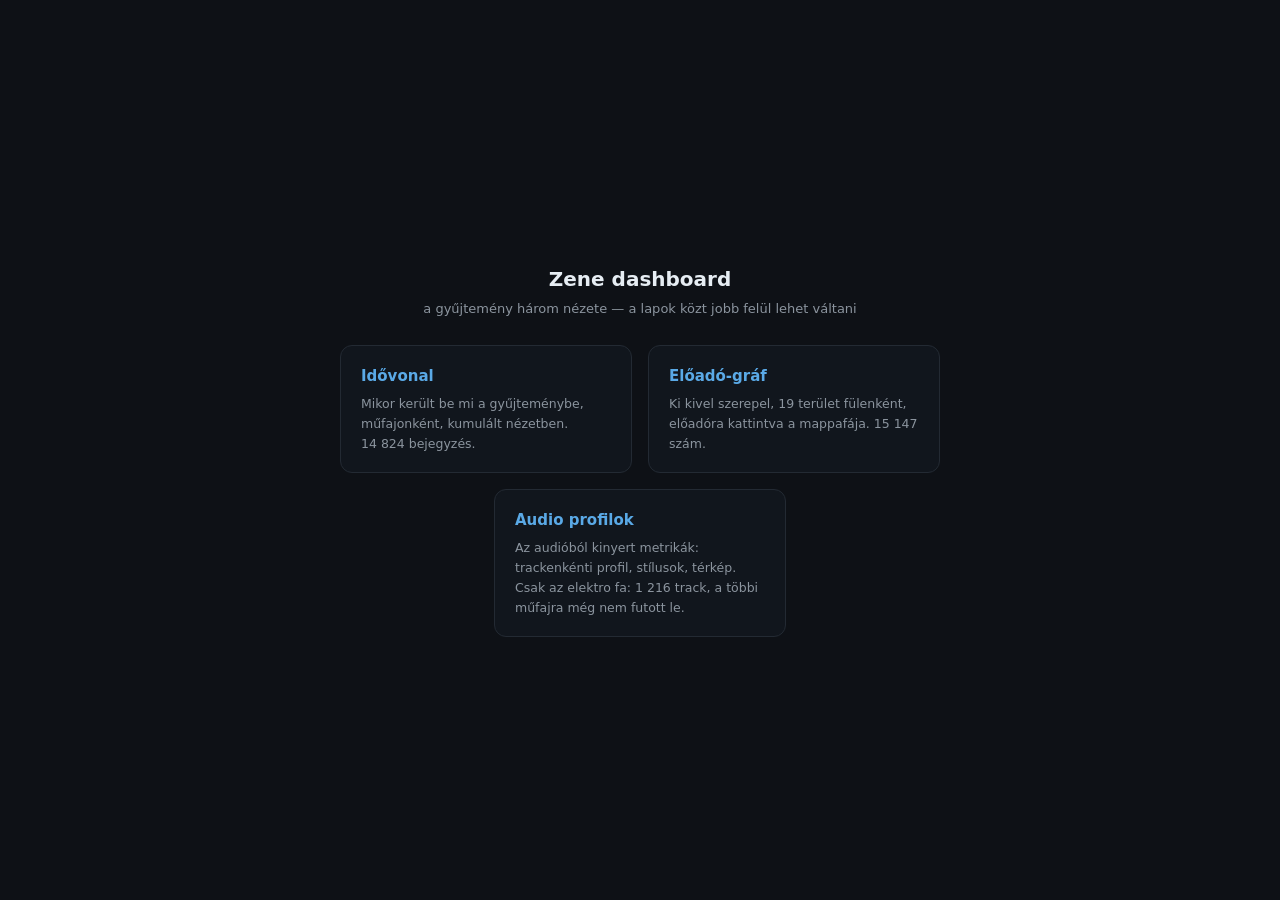
==== commit 2cbd4484: "Final dedupe pass: 6 files, and the collection is clean dedupe.py find over the finished collection " ====
--- a/index.html
+++ b/index.html
@@ -1,650 +1,18 @@
-<!DOCTYPE html>
-<html lang="en">
-<head>
-<meta charset="utf-8">
-<meta name="viewport" content="width=device-width, initial-scale=1">
-<title>My Music Collection</title>
+<!doctype html>
+<html lang="hu"><head><meta charset="utf-8"><title>Zene dashboard</title>
 <style>
-  :root {
-    --bg: #fafafa; --card: #fff; --border: #e0e0e0; --text: #1a1a1a;
-    --muted: #666; --accent: #2563eb; --accent-light: #dbeafe;
-    --hover: #f5f5f5; --bar: #3b82f6; --bar-hu: #dc2626;
-  }
-  * { box-sizing: border-box; margin: 0; padding: 0; }
-  body { font-family: -apple-system, BlinkMacSystemFont, 'Segoe UI', Roboto, sans-serif;
-    background: var(--bg); color: var(--text); line-height: 1.5; padding: 20px; }
-  h1 { font-size: 1.5rem; margin-bottom: 4px; }
-  .subtitle { color: var(--muted); font-size: 0.85rem; margin-bottom: 20px; }
-
-  .tabs { display: flex; gap: 2px; margin-bottom: 16px; }
-  .tab { padding: 8px 20px; border: 1px solid var(--border); background: var(--card);
-    cursor: pointer; font-size: 0.9rem; border-radius: 6px 6px 0 0; color: var(--muted); }
-  .tab.active { background: var(--accent); color: #fff; border-color: var(--accent); }
-
-  .controls { display: flex; gap: 12px; margin-bottom: 12px; flex-wrap: wrap; align-items: center; }
-  .controls input[type=text] { padding: 6px 10px; border: 1px solid var(--border); border-radius: 6px;
-    font-size: 0.85rem; width: 220px; }
-  .controls select { padding: 6px 10px; border: 1px solid var(--border); border-radius: 6px;
-    font-size: 0.85rem; background: var(--card); }
-  .controls label { font-size: 0.8rem; color: var(--muted); }
-
-  .stats { display: flex; gap: 24px; margin-bottom: 16px; flex-wrap: wrap; }
-  .stat { background: var(--card); border: 1px solid var(--border); border-radius: 8px;
-    padding: 10px 16px; min-width: 100px; }
-  .stat .val { font-size: 1.3rem; font-weight: 700; color: var(--accent); }
-  .stat .lbl { font-size: 0.75rem; color: var(--muted); text-transform: uppercase; }
-
-  .table-wrap { overflow-x: auto; border: 1px solid var(--border); border-radius: 8px;
-    background: var(--card); }
-  table { width: 100%; border-collapse: collapse; font-size: 0.82rem; }
-  th { position: sticky; top: 0; background: #f8f9fa; border-bottom: 2px solid var(--border);
-    padding: 8px 10px; text-align: left; cursor: pointer; user-select: none;
-    white-space: nowrap; font-weight: 600; font-size: 0.78rem; text-transform: uppercase;
-    color: var(--muted); }
-  th:hover { color: var(--accent); }
-  th .arrow { font-size: 0.7rem; margin-left: 3px; }
-  td { padding: 6px 10px; border-bottom: 1px solid #f0f0f0; white-space: nowrap; }
-  tr:hover td { background: var(--hover); }
-  td.num { text-align: right; font-variant-numeric: tabular-nums; }
-  td.rank { color: var(--muted); width: 40px; text-align: right; }
-  .name-cell { font-weight: 500; max-width: 200px; overflow: hidden; text-overflow: ellipsis; }
-  .tag { display: inline-block; padding: 1px 6px; border-radius: 4px; font-size: 0.72rem;
-    background: var(--accent-light); color: var(--accent); margin-right: 3px; }
-  .bar-cell { width: 80px; }
-  .bar { height: 14px; background: var(--bar); border-radius: 3px; opacity: 0.6; min-width: 1px; }
-
-  .map-section { margin-top: 24px; }
-  .map-container { position: relative; width: 100%; max-width: 900px; margin: 0 auto;
-    background: var(--card); border: 1px solid var(--border); border-radius: 8px;
-    padding: 20px; }
-  .map-svg { width: 100%; height: auto; }
-  .map-dot { cursor: pointer; transition: r 0.15s; }
-  .map-dot:hover { opacity: 0.8; }
-  .map-label { font-size: 10px; fill: var(--text); pointer-events: none; font-weight: 600; }
-  .map-tooltip { position: absolute; background: var(--card); border: 1px solid var(--border);
-    border-radius: 6px; padding: 8px 12px; font-size: 0.8rem; pointer-events: none;
-    box-shadow: 0 2px 8px rgba(0,0,0,0.1); display: none; z-index: 10; max-width: 280px; }
-  .map-tooltip .tt-region { font-weight: 700; margin-bottom: 4px; }
-  .map-tooltip .tt-stat { color: var(--muted); }
-
-  .section-title { font-size: 1.1rem; font-weight: 600; margin: 20px 0 10px; }
-  .table-scroll { max-height: 70vh; overflow-y: auto; }
-  .name-cell { cursor: pointer; }
-  .name-cell:hover { color: var(--accent); text-decoration: underline; }
-
-  /* folder modal */
-  .fm-bg { display:none; position:fixed; inset:0; background:rgba(0,0,0,.45); z-index:100; justify-content:center; align-items:center; }
-  .fm-bg.open { display:flex; }
-  .fm { background:var(--card); border:1px solid var(--border); border-radius:12px; width:640px; max-width:92vw; max-height:80vh; display:flex; flex-direction:column; box-shadow:0 8px 32px rgba(0,0,0,.15); }
-  .fm-head { display:flex; justify-content:space-between; align-items:center; padding:14px 18px; border-bottom:1px solid var(--border); }
-  .fm-head h3 { font-size:1rem; }
-  .fm-close { background:none; border:none; font-size:1.3rem; cursor:pointer; color:var(--muted); line-height:1; }
-  .fm-close:hover { color:var(--text); }
-  .fm-body { overflow-y:auto; padding:10px 18px 18px; font-size:.82rem; }
-  .fm-tree { list-style:none; padding-left:0; }
-  .fm-tree ul { list-style:none; padding-left:18px; }
-  .fm-dir > span { cursor:pointer; font-weight:500; user-select:none; }
-  .fm-dir > span::before { content:'▸ '; color:var(--muted); display:inline-block; width:14px; }
-  .fm-dir.open > span::before { content:'▾ '; }
-  .fm-dir > ul { display:none; }
-  .fm-dir.open > ul { display:block; }
-  .fm-file { color:var(--muted); padding:1px 0; }
-  .fm-file::before { content:'♪ '; opacity:.5; }
-  .fm-empty { color:var(--muted); font-style:italic; padding:1px 0 1px 14px; }
-  .fm-stats { color:var(--muted); font-size:.75rem; margin-left:8px; }
-</style>
-</head>
-<body>
-
-<h1>My Music Collection</h1>
-<p class="subtitle">Artist rankings across 15,000+ songs with normalized and adjusted credits</p>
-
-<div class="tabs">
-  <div class="tab active" data-tab="us">US Rap</div>
-  <div class="tab" data-tab="hu">Hungarian Rap</div>
-  <div class="tab" data-tab="rnb">R&amp;B</div>
-  <div class="tab" data-tab="rock">Rock</div>
-  <div class="tab" data-tab="magyar">Magyar</div>
-  <div class="tab" data-tab="latino">Latin Music</div>
-  <div class="tab" data-tab="pop">Pop</div>
-  <div class="tab" data-tab="alternate">Alternative</div>
-  <div class="tab" data-tab="elektro">Electronic</div>
-  <div class="tab" data-tab="combined">R&B + Pop + Alt</div>
-  <div class="tab" data-tab="african">African</div>
-  <div class="tab" data-tab="intlrap">Int'l Rap</div>
-  <div class="tab" data-tab="intltrap">Int'l Trap</div>
-  <div class="tab" data-tab="reggae">Reggae</div>
-  <div class="tab" data-tab="roman">Romani</div>
-  <div class="tab" data-tab="russian">Russian</div>
-  <div class="tab" data-tab="countryjazz">Country &amp; Jazz</div>
-  <div class="tab" data-tab="vilagzene">World</div>
-  <div class="tab" data-tab="classical">Classical</div>
-  <div class="tab" data-tab="mantra">Mantra</div>
-</div>
-
-<div id="panel-us" class="panel">
-  <div class="stats" id="stats-us"></div>
-  <div class="controls">
-    <input type="text" id="search-us" placeholder="Search artists...">
-    <select id="region-us"><option value="">All Regions</option></select>
-    <select id="label-us"><option value="">All Labels</option></select>
-    <label><input type="checkbox" id="top100-us"> Top 100 only</label>
-  </div>
-  <div class="table-wrap"><div class="table-scroll" id="table-us"></div></div>
-  <div class="map-section">
-    <div class="section-title">US Map</div>
-    <div class="map-container" id="map-us-container">
-      <div class="map-tooltip" id="map-us-tooltip"></div>
-    </div>
-  </div>
-</div>
-
-<div id="panel-hu" class="panel" style="display:none">
-  <div class="stats" id="stats-hu"></div>
-  <div class="controls">
-    <input type="text" id="search-hu" placeholder="Search artists...">
-    <select id="region-hu"><option value="">All Regions</option></select>
-    <select id="label-hu"><option value="">All Labels</option></select>
-    <label><input type="checkbox" id="top100-hu"> Top 100 only</label>
-  </div>
-  <div class="table-wrap"><div class="table-scroll" id="table-hu"></div></div>
-  <div class="map-section">
-    <div class="section-title">Hungary Map</div>
-    <div class="map-container" id="map-hu-container">
-      <div class="map-tooltip" id="map-hu-tooltip"></div>
-    </div>
-  </div>
-</div>
-
-<div id="panel-rnb" class="panel" style="display:none">
-  <div class="stats" id="stats-rnb"></div>
-  <div class="controls">
-    <input type="text" id="search-rnb" placeholder="Search artists...">
-    <label><input type="checkbox" id="top100-rnb"> Top 100 only</label>
-  </div>
-  <div class="table-wrap"><div class="table-scroll" id="table-rnb"></div></div>
-</div>
-
-<div id="panel-rock" class="panel" style="display:none">
-  <div class="stats" id="stats-rock"></div>
-  <div class="controls">
-    <input type="text" id="search-rock" placeholder="Search artists...">
-    <label><input type="checkbox" id="top100-rock"> Top 100 only</label>
-  </div>
-  <div class="table-wrap"><div class="table-scroll" id="table-rock"></div></div>
-</div>
-
-<div id="panel-magyar" class="panel" style="display:none">
-  <div class="stats" id="stats-magyar"></div>
-  <div class="controls">
-    <input type="text" id="search-magyar" placeholder="Search artists...">
-    <label><input type="checkbox" id="top100-magyar"> Top 100 only</label>
-  </div>
-  <div class="table-wrap"><div class="table-scroll" id="table-magyar"></div></div>
-</div>
-
-<div id="panel-latino" class="panel" style="display:none">
-  <div class="stats" id="stats-latino"></div>
-  <div class="controls">
-    <input type="text" id="search-latino" placeholder="Search artists...">
-    <label><input type="checkbox" id="top100-latino"> Top 100 only</label>
-  </div>
-  <div class="table-wrap"><div class="table-scroll" id="table-latino"></div></div>
-</div>
-
-<div id="panel-elektro" class="panel" style="display:none">
-  <div class="stats" id="stats-elektro"></div>
-  <div class="controls">
-    <input type="text" id="search-elektro" placeholder="Search artists...">
-    <label><input type="checkbox" id="top100-elektro"> Top 100 only</label>
-  </div>
-  <div class="table-wrap"><div class="table-scroll" id="table-elektro"></div></div>
-</div>
-
-<div id="panel-combined" class="panel" style="display:none">
-  <div class="stats" id="stats-combined"></div>
-  <div class="controls">
-    <input type="text" id="search-combined" placeholder="Search artists...">
-    <label><input type="checkbox" id="top100-combined"> Top 100 only</label>
-  </div>
-  <div class="table-wrap"><div class="table-scroll" id="table-combined"></div></div>
-</div>
-
-<div id="panel-pop" class="panel" style="display:none">
-  <div class="stats" id="stats-pop"></div>
-  <div class="controls">
-    <input type="text" id="search-pop" placeholder="Search artists...">
-    <label><input type="checkbox" id="top100-pop"> Top 100 only</label>
-  </div>
-  <div class="table-wrap"><div class="table-scroll" id="table-pop"></div></div>
-</div>
-
-<div id="panel-alternate" class="panel" style="display:none">
-  <div class="stats" id="stats-alternate"></div>
-  <div class="controls">
-    <input type="text" id="search-alternate" placeholder="Search artists...">
-    <label><input type="checkbox" id="top100-alternate"> Top 100 only</label>
-  </div>
-  <div class="table-wrap"><div class="table-scroll" id="table-alternate"></div></div>
-</div>
-<div id="panel-african" class="panel" style="display:none">
-  <div class="stats" id="stats-african"></div>
-  <div class="controls">
-    <input type="text" id="search-african" placeholder="Search artists...">
-    <label><input type="checkbox" id="top100-african"> Top 100 only</label>
-  </div>
-  <div class="table-wrap"><div class="table-scroll" id="table-african"></div></div>
-</div>
-<div id="panel-intlrap" class="panel" style="display:none">
-  <div class="stats" id="stats-intlrap"></div>
-  <div class="controls">
-    <input type="text" id="search-intlrap" placeholder="Search artists...">
-    <label><input type="checkbox" id="top100-intlrap"> Top 100 only</label>
-  </div>
-  <div class="table-wrap"><div class="table-scroll" id="table-intlrap"></div></div>
-</div>
-<div id="panel-intltrap" class="panel" style="display:none">
-  <div class="stats" id="stats-intltrap"></div>
-  <div class="controls">
-    <input type="text" id="search-intltrap" placeholder="Search artists...">
-    <label><input type="checkbox" id="top100-intltrap"> Top 100 only</label>
-  </div>
-  <div class="table-wrap"><div class="table-scroll" id="table-intltrap"></div></div>
-</div>
-<div id="panel-reggae" class="panel" style="display:none">
-  <div class="stats" id="stats-reggae"></div>
-  <div class="controls">
-    <input type="text" id="search-reggae" placeholder="Search artists...">
-    <label><input type="checkbox" id="top100-reggae"> Top 100 only</label>
-  </div>
-  <div class="table-wrap"><div class="table-scroll" id="table-reggae"></div></div>
-</div>
-<div id="panel-roman" class="panel" style="display:none">
-  <div class="stats" id="stats-roman"></div>
-  <div class="controls">
-    <input type="text" id="search-roman" placeholder="Search artists...">
-    <label><input type="checkbox" id="top100-roman"> Top 100 only</label>
-  </div>
-  <div class="table-wrap"><div class="table-scroll" id="table-roman"></div></div>
-</div>
-<div id="panel-russian" class="panel" style="display:none">
-  <div class="stats" id="stats-russian"></div>
-  <div class="controls">
-    <input type="text" id="search-russian" placeholder="Search artists...">
-    <label><input type="checkbox" id="top100-russian"> Top 100 only</label>
-  </div>
-  <div class="table-wrap"><div class="table-scroll" id="table-russian"></div></div>
-</div>
-<div id="panel-countryjazz" class="panel" style="display:none">
-  <div class="stats" id="stats-countryjazz"></div>
-  <div class="controls">
-    <input type="text" id="search-countryjazz" placeholder="Search artists...">
-    <label><input type="checkbox" id="top100-countryjazz"> Top 100 only</label>
-  </div>
-  <div class="table-wrap"><div class="table-scroll" id="table-countryjazz"></div></div>
-</div>
-<div id="panel-vilagzene" class="panel" style="display:none">
-  <div class="stats" id="stats-vilagzene"></div>
-  <div class="controls">
-    <input type="text" id="search-vilagzene" placeholder="Search artists...">
-    <label><input type="checkbox" id="top100-vilagzene"> Top 100 only</label>
-  </div>
-  <div class="table-wrap"><div class="table-scroll" id="table-vilagzene"></div></div>
-</div>
-<div id="panel-classical" class="panel" style="display:none">
-  <div class="stats" id="stats-classical"></div>
-  <div class="controls">
-    <input type="text" id="search-classical" placeholder="Search artists...">
-    <label><input type="checkbox" id="top100-classical"> Top 100 only</label>
-  </div>
-  <div class="table-wrap"><div class="table-scroll" id="table-classical"></div></div>
-</div>
-<div id="panel-mantra" class="panel" style="display:none">
-  <div class="stats" id="stats-mantra"></div>
-  <div class="controls">
-    <input type="text" id="search-mantra" placeholder="Search artists...">
-    <label><input type="checkbox" id="top100-mantra"> Top 100 only</label>
-  </div>
-  <div class="table-wrap"><div class="table-scroll" id="table-mantra"></div></div>
-</div>
-
-<div class="fm-bg" id="fmBg">
-  <div class="fm">
-    <div class="fm-head"><h3 id="fmTitle"></h3><button class="fm-close" id="fmClose">&times;</button></div>
-    <div class="fm-body" id="fmBody"></div>
-  </div>
-</div>
-
-<script>
-const TREES = {"Eminem":[{"n":"Eminem","t":"d","c":[{"n":"A Beautiful Mind","t":"d","c":[{"n":"Ridaz.mp3","t":"f"}]},{"n":"Bad_Meets_Evil-Hell_The_Sequel-EP-2011-FUM","t":"d","c":[{"n":"02-bad_meets_evil-fast_lane-fum.mp3","t":"f"},{"n":"04-bad_meets_evil-above_the_law-fum.mp3","t":"f"},{"n":"07-bad_meets_evil-lighters_(feat_bruno_mars)-fum.mp3","t":"f"},{"n":"08-bad_meets_evil-take_from_me-fum.mp3","t":"f"},{"n":"11-bad_meets_evil-echo_(bonus)-fum.mp3","t":"f"}]},{"n":"Before","t":"d","c":[{"n":"Thats All She Wrote Feat. T.I..mp3","t":"f"}]},{"n":"Before The Relapse","t":"d","c":[{"n":"Biterphobia.mp3","t":"f"},{"n":"Desperados.mp3","t":"f"},{"n":"Shinein.mp3","t":"f"}]},{"n":"Diss Me, Diss You Disk 1","t":"d","c":[{"n":"Crush Destroy.mp3","t":"f"},{"n":"The Sauce.mp3","t":"f"}]},{"n":"Diss Me, Diss You Disk 2","t":"d","c":[{"n":"Loose Change.mp3","t":"f"},{"n":"Quitter.mp3","t":"f"},{"n":"Say My Name.mp3","t":"f"}]},{"n":"Don_t Call Me Marshall","t":"d","c":[{"n":"Back Down Royce (Feat D-12).mp3","t":"f"}]},{"n":"E - MMLP2","t":"d","c":[{"n":"06. Legacy.mp3","t":"f"},{"n":"12. The Monster Ft. Rihanna.mp3","t":"f"}]},{"n":"Eminem - 8 Mile Soundtrack","t":"d","c":[{"n":"02. Eminem - Love Me feat. Obie Trice & 50 Cent.mp3","t":"f"},{"n":"05. 50 Cent - Places To Go.mp3","t":"f"},{"n":"06. D12  - Rap Game.mp3","t":"f"},{"n":"20. Joe Beast -  Gangsta.mp3","t":"f"},{"n":"22. Shaunta - California.mp3","t":"f"}]},{"n":"Eminem - The Marshall Mathers LP","t":"d","c":[{"n":"05 Who Knew.mp3","t":"f"},{"n":"13 Drug Ballad.mp3","t":"f"}]},{"n":"Eminem - The Slim Shady EP (1998)","t":"d","c":[{"n":"04 just don_t give a fuck.mp3","t":"f"},{"n":"08 murder, murder.mp3","t":"f"}]},{"n":"Eminem - The Slim Shady LP (1999)","t":"d","c":[{"n":"06 If I Had.mp3","t":"f"},{"n":"17 As the World Turns.mp3","t":"f"}]},{"n":"Eminem Is Back","t":"d","c":[]},{"n":"Eminem-8Mile_EP-(Bootleg)-2003-FUM","t":"d","c":[{"n":"01-eminem-lose_yourself-fum.mp3","t":"f"},{"n":"02-eminem-8_mile-fum.mp3","t":"f"},{"n":"03-eminem-love_me_(feat._obie_trice_and_50_cent)-fum.mp3","t":"f"},{"n":"04-eminem-stimulate-fum.mp3","t":"f"},{"n":"05-eminem-rabbit_run-fum.mp3","t":"f"},{"n":"06-eminem-rap_game_(feat._d12_and_50_cent)-fum.mp3","t":"f"},{"n":"10-eminem-vs_lc_(bonus)-fum.mp3","t":"f"},{"n":"11-eminem-vs_lotto_(bonus)-fum.mp3","t":"f"},{"n":"12-eminem-vs_papa_doc_(bonus)-fum.mp3","t":"f"}]},{"n":"Eminem-Curtain_Call_The_Hits-2CD-2005-FUM","t":"d","c":[{"n":"107-eminem-shake_that_(feat._nate_dogg)-fum.mp3","t":"f"},{"n":"116-eminem-when_i_m_gone-fum.mp3","t":"f"}]},{"n":"Eminem-Encore-2CD-2004-FUM","t":"d","c":[{"n":"102-eminem-evil_deeds-fum.mp3","t":"f"},{"n":"103-eminem-never_enough_(feat._50_cent_and_nate_dogg)-fum.mp3","t":"f"},{"n":"104-eminem-yellow_brick_road-fum.mp3","t":"f"},{"n":"105-eminem-like_toy_soldiers-fum.mp3","t":"f"},{"n":"106-eminem-mosh-fum.mp3","t":"f"},{"n":"108-eminem-my_1st_single-fum.mp3","t":"f"},{"n":"110-eminem-rain_man-fum.mp3","t":"f"},{"n":"111-eminem-big_weenie-fum.mp3","t":"f"},{"n":"113-eminem-just_lose_it-fum.mp3","t":"f"},{"n":"114-eminem-ass_like_that-fum.mp3","t":"f"},{"n":"115-eminem-spend_some_time_(feat._obie_trice,_stat_quo_and_50_cent)-fum.mp3","t":"f"},{"n":"116-eminem-mockingbird-fum.mp3","t":"f"},{"n":"117-eminem-crazy_in_love_(feat._ann_wilson)-fum.mp3","t":"f"},{"n":"118-eminem-one_shot_2_shot_(feat._d12)-fum.mp3","t":"f"},{"n":"120-eminem-encore_(feat._dr._dre_and_50_cent)-fum.mp3","t":"f"},{"n":"201-eminem-we_as_americans-fum.mp3","t":"f"},{"n":"202-eminem-love_you_more-fum.mp3","t":"f"}]},{"n":"Eminem-Infinite-1996-FUM","t":"d","c":[{"n":"01-eminem-infinite-fum.mp3","t":"f"}]},{"n":"Eminem-Man_In_The_Mirror-(Bootleg)-8CD-2012-FUM","t":"d","c":[{"n":"105-eminem-911_(feat._b-real_and_ganxsta_ridd)-fum.mp3","t":"f"},{"n":"106-eminem-airplanes_part_2_(feat._b.o.b)-fum.mp3","t":"f"},{"n":"110-eminem-bad_guys_always_die_(feat._dr._dre)-fum.mp3","t":"f"},{"n":"201-eminem-can_i_bitch-fum.mp3","t":"f"},{"n":"204-eminem-classic_shit_(feat._stat_quo)-fum.mp3","t":"f"},{"n":"210-eminem-drama_setter_(feat._tony_yayo_and_obie_trice)-fum.mp3","t":"f"},{"n":"301-eminem-forgot_about_dre_(feat_eminem)-fum.mp3","t":"f"},{"n":"307-eminem-go_to_sleep_(feat._obie_trice_and_dmx)-fum.mp3","t":"f"},{"n":"311-eminem-hailies_revenge_(doe_rae_me)_(feat._obie_trice_and_d12)-fum.mp3","t":"f"},{"n":"312-eminem-hands_on_you_(feat._obie_trice)-fum.mp3","t":"f"},{"n":"314-eminem-hellbound_(feat._j-black_and_masta_ace)-fum.mp3","t":"f"},{"n":"401-eminem-i_need_a_doctor_(feat._dr._dre)-fum.mp3","t":"f"},{"n":"409-eminem-invasion_part_iii_armageddon-fum.mp3","t":"f"},{"n":"503-eminem-my_name_(feat._xzibit_and_nate_dogg)-fum.mp3","t":"f"},{"n":"506-eminem-nail_in_the_coffin-fum.mp3","t":"f"},{"n":"512-eminem-one_day_at_a_time_(feat._2pac_and_the_outlawz)-fum.mp3","t":"f"},{"n":"514-eminem-outro_(feat._d-12_and_obie_trice)-fum.mp3","t":"f"},{"n":"611-eminem-scary_movies_(feat._royce_da_5_9)-fum.mp3","t":"f"},{"n":"612-eminem-serious_(feat._promatic_and_swifty)-fum.mp3","t":"f"},{"n":"614-eminem-shit_hits_the_fan_(feat._obie_trice_and_dr._dre)-fum.mp3","t":"f"},{"n":"615-eminem-smack_that_(feat._akon)-fum.mp3","t":"f"},{"n":"616-eminem-soldier_like_me_(return_of_the_soulja)_(feat._2pac)-fum.mp3","t":"f"},{"n":"617-eminem-stir_crazy_(feat._the_madd_rapper)-fum.mp3","t":"f"},{"n":"618-eminem-syllables_(feat._jay-z,_dr._dre_and_50_cent)-fum.mp3","t":"f"},{"n":"701-eminem-talk_to_me_(feat._young_jeezy_and_freddie_gibbs)-fum.mp3","t":"f"},{"n":"703-eminem-the_apple-fum.mp3","t":"f"},{"n":"718-eminem-warriors_part_2_(feat._lloyd_banks,_50_cent_and_nate_dogg)-fum.mp3","t":"f"},{"n":"801-eminem-we_aint_(feat._the_game)-fum.mp3","t":"f"},{"n":"802-eminem-we_all_die_one_day_(feat._50_cent,_lloyd_banks_and_obie_trice)-fum.mp3","t":"f"},{"n":"804-eminem-we_shine_(original)_(ft._da_ruckus)-fum.mp3","t":"f"},{"n":"807-eminem-welcome_to_detroit_city_(feat._trick_trick)-fum.mp3","t":"f"},{"n":"810-eminem-what_s_the_difference_(feat._xzibit)-fum.mp3","t":"f"},{"n":"815-eminem-who_want_it_(feat._trick_trick)-fum.mp3","t":"f"}]},{"n":"Eminem-Recovery-2010-FUM","t":"d","c":[{"n":"01-eminem-cold_wind_blows-fum.mp3","t":"f"},{"n":"02-eminem-talkin__2_myself_(feat._kobe)-fum.mp3","t":"f"},{"n":"03-eminem-on_fire-fum.mp3","t":"f"},{"n":"06-eminem-going_through_changes-fum.mp3","t":"f"},{"n":"07-eminem-not_afraid-fum.mp3","t":"f"},{"n":"08-eminem-seduction-fum.mp3","t":"f"},{"n":"09-eminem-no_love_(feat._lil_wayne)-fum.mp3","t":"f"},{"n":"10-eminem-space_bound-fum.mp3","t":"f"},{"n":"11-eminem-cinderella_man-fum.mp3","t":"f"},{"n":"12-eminem-25_to_life-fum.mp3","t":"f"},{"n":"14-eminem-almost_famous-fum.mp3","t":"f"},{"n":"15-eminem-love_the_way_you_lie_(feat._rihanna)-fum.mp3","t":"f"},{"n":"16-eminem-you_re_never_over-fum.mp3","t":"f"},{"n":"17-eminem-untitled_(bonus_track)-fum.mp3","t":"f"}]},{"n":"Eminem-Relapse-2009-FUM","t":"d","c":[{"n":"06-eminem-hello-fum.mp3","t":"f"},{"n":"08-eminem-same_song_and_dance-fum.mp3","t":"f"},{"n":"09-eminem-we_made_you-fum.mp3","t":"f"},{"n":"14-eminem-must_be_the_ganja-fum.mp3","t":"f"},{"n":"16-eminem-deja_vu-fum.mp3","t":"f"},{"n":"17-eminem-beautiful-fum.mp3","t":"f"},{"n":"18-eminem-crack_a_bottle_(feat._dr._dre_and_50_cent)-fum.mp3","t":"f"},{"n":"20-eminem-underground-fum.mp3","t":"f"},{"n":"21-eminem-my_darling_(bonus_track)-fum.mp3","t":"f"},{"n":"22-eminem-careful_what_you_wish_for_(bonus_track)-fum.mp3","t":"f"}]},{"n":"Eminem-Relapse_Refill-EP-2009-FUM","t":"d","c":[{"n":"01-eminem-forever_(feat._drake,_kayne_west_and_lil__wayne)-fum.mp3","t":"f"},{"n":"06-eminem-music_box-fum.mp3","t":"f"}]},{"n":"Eminem-The_Eminem_Show-2002-FUM","t":"d","c":[{"n":"02-eminem-white_america-fum.mp3","t":"f"},{"n":"03-eminem-business-fum.mp3","t":"f"},{"n":"04-eminem-cleanin_out_my_closet-fum.mp3","t":"f"},{"n":"05-eminem-square_dance-fum.mp3","t":"f"},{"n":"07-eminem-soldier-fum.mp3","t":"f"},{"n":"08-eminem-say_goodbye_hollywood-fum.mp3","t":"f"},{"n":"09-eminem-drips_(feat._obie_trice)-fum.mp3","t":"f"},{"n":"10-eminem-without_me-fum.mp3","t":"f"},{"n":"12-eminem-sing_for_the_moment-fum.mp3","t":"f"},{"n":"13-eminem-superman_(feat._dina_rae)-fum.mp3","t":"f"},{"n":"14-eminem-hailie_s_song-fum.mp3","t":"f"},{"n":"16-eminem-when_the_music_stops_(feat._d12)-fum.mp3","t":"f"},{"n":"17-eminem-say_what_you_say_(feat._dr._dre)-fum.mp3","t":"f"},{"n":"18-eminem-_till_i_collapse_(feat._nate_dogg)-fum.mp3","t":"f"}]},{"n":"Eminem-The_Marshall_Mathers_LP-2000-FUM","t":"d","c":[{"n":"02-eminem-kill_you-fum.mp3","t":"f"},{"n":"03-eminem-stan_(feat._dido)-fum.mp3","t":"f"},{"n":"07-eminem-the_way_i_am-fum.mp3","t":"f"},{"n":"08-eminem-the_real_slim_shady-fum.mp3","t":"f"},{"n":"10-eminem-i_m_back-fum.mp3","t":"f"},{"n":"11-eminem-marshall_mathers-fum.mp3","t":"f"},{"n":"15-eminem-bitch_please_ii_(feat._dr._dre,_snoop_dogg,_xzibit_and_nate_dogg)-fum.mp3","t":"f"},{"n":"16-eminem-kim-fum.mp3","t":"f"},{"n":"17-eminem-under_the_influence_(feat._d12)-fum.mp3","t":"f"},{"n":"18-eminem-criminal-fum.mp3","t":"f"}]},{"n":"Eminem-The_Re-Up_(Eminem_Edition)-2006-FUM","t":"d","c":[{"n":"04-eminem-you_don_t_know_(feat._50_cent,_cashis_and_lloyd_banks)-fum.mp3","t":"f"},{"n":"05-eminem-jimmy_crack_corn_(feat._50_cent)-fum.mp3","t":"f"},{"n":"07-eminem-no_apologies-fum.mp3","t":"f"}]},{"n":"Eminem-The_Slim_Shady_LP-2CD-1999-FUM","t":"d","c":[{"n":"102-eminem-my_name_is-fum.mp3","t":"f"},{"n":"103-eminem-guilty_conscience_(feat._dr._dre)-fum.mp3","t":"f"},{"n":"104-eminem-brain_damage-fum.mp3","t":"f"},{"n":"106-eminem-if_i_had-fum.mp3","t":"f"},{"n":"107-eminem-97_bonnie_and_clyde-fum.mp3","t":"f"},{"n":"109-eminem-role_model-fum.mp3","t":"f"},{"n":"111-eminem-my_fault-fum.mp3","t":"f"},{"n":"114-eminem-rock_bottom-fum.mp3","t":"f"},{"n":"120-eminem-still_dont_give_a_fuck-fum.mp3","t":"f"}]},{"n":"Forgetting Marshall Mathers","t":"d","c":[{"n":"Difficult.mp3","t":"f"},{"n":"Magic Feat French Montana.mp3","t":"f"},{"n":"Topless Feat Nas _ Slim The Mobster.mp3","t":"f"}]},{"n":"Fucking Crazy","t":"d","c":[]},{"n":"I Am Marshall","t":"d","c":[{"n":"Atlanta On Fire.mp3","t":"f"}]},{"n":"Off The Wall","t":"d","c":[{"n":"Shit On You.mp3","t":"f"},{"n":"Stir Crazy.mp3","t":"f"}]},{"n":"Raw And Uncut","t":"d","c":[{"n":"Rap Game (Bump Heads).mp3","t":"f"}]},{"n":"Shady XV - YouTube","t":"d","c":[{"n":"Eminem - Detroit Vs Everybody.mp3","t":"f"},{"n":"Eminem - Lose Yourself (Original Demo).mp3","t":"f"}]},{"n":"Southpaw Soundtrack - YouTube","t":"d","c":[{"n":"Eminem - Phenomenal.mp3","t":"f"}]},{"n":"Straight From The Lab","t":"d","c":[{"n":"Come On In Feat D12.mp3","t":"f"}]},{"n":"The Eminem Show","t":"d","c":[]},{"n":"The Freestyle Show (CD 1)","t":"d","c":[{"n":"Any Word.mp3","t":"f"},{"n":"Freestyle (D.J. Kay Slay).mp3","t":"f"},{"n":"Rap Olympics Final Battle (Vs Juice).mp3","t":"f"},{"n":"Rap Olympics.mp3","t":"f"}]},{"n":"The Marshall Mathers LP","t":"d","c":[]},{"n":"The Reunion Mixtape","t":"d","c":[{"n":"25 - D12 - Swift Solo.mp3","t":"f"},{"n":"26 - D12 - Bizarre Solo.mp3","t":"f"},{"n":"31 - D12 - Hands Up High.mp3","t":"f"}]},{"n":"The Underground Collection","t":"d","c":[{"n":"Bump Heads.mp3","t":"f"},{"n":"Murder She Wrote.mp3","t":"f"},{"n":"Shes the One.mp3","t":"f"}]},{"n":"The_One_Man_Mob-(DatPiff.com)","t":"d","c":[{"n":"Bugz - The One Man Mob (DatPiff.com)","t":"d","c":[{"n":"04) Act A Fool.mp3","t":"f"}]}]},{"n":"UNRELEASED-SOLO-FEATURING D12","t":"d","c":[{"n":"D12 - My Life Made Men _ Benzino _ Royce Da 5 9 Diss.mp3","t":"f"},{"n":"Eminem - Keep Talking ft D12.mp3","t":"f"},{"n":"Eminem Ft. D12 - Back Down Royce.mp3","t":"f"},{"n":"Eminem Ft. D12 - Murder.mp3","t":"f"},{"n":"Proof - 72nd And Central.mp3","t":"f"},{"n":"Proof - I Thought I told you.mp3","t":"f"},{"n":"Proof - What People Do For Money.mp3","t":"f"},{"n":"Proof-Dont Know Me.mp3","t":"f"}]},{"n":"10 - Eminem ft Rihanna - The Monster (DatPiff Exclusive).mp3","t":"f"},{"n":"16 - Eminem ft Liz Rodrigues - Survival (DatPiff Exclusive).mp3","t":"f"},{"n":"41 - Eminem - Rap God (Remake Instrumental) (Prod by Pries) (Got Instrumentalscom) (DatPiff Exclusive).mp3","t":"f"},{"n":"Eminem - Say goodbye - New Song 2013.mp3","t":"f"},{"n":"Eminem Featuring Rihanna - Love The Way You Lie.mp3","t":"f"}]}],"Lil Wayne":[{"n":"Lil_ Wayne","t":"d","c":[{"n":"Dedication_5-(DatPiff.com)","t":"d","c":[{"n":"Lil Wayne - Dedication 5 (DatPiff.com)","t":"d","c":[{"n":"01 - Im Good ft The Weeknd (DatPiff Exclusive).mp3","t":"f"},{"n":"05 - Drama  Weezy (DatPiff Exclusive).mp3","t":"f"},{"n":"20 - Competition Interlude (DatPiff Exclusive).mp3","t":"f"},{"n":"23 - Levels ft Vado (DatPiff Exclusive).mp3","t":"f"}]}]},{"n":"I Am Not A Human Being","t":"d","c":[{"n":"12-Lil Wayne Ft. Lil Twist, Lil’ Chuckee, Gudda Gudda, Jae Millz, And Nicki Minaj - YM Salute (Bonus) (Prod. by Lil Wayne, Mr. Pyro, _ Polow da Don).mp3","t":"f"}]},{"n":"In tune we trust - YouTube","t":"d","c":[{"n":"Lil Wayne - Mula Gang feat. Jay Jones, HoodyBaby _ Euro (Official Audio).mp3","t":"f"}]},{"n":"Lil Wayne 'The Carter VI' Album","t":"d","c":[{"n":"Lil Wayne - Flex Up.mp3","t":"f"},{"n":"Lil Wayne - Written History (Visualizer).mp3","t":"f"}]},{"n":"Lil Wayne - 500 Degreez","t":"d","c":[{"n":"14-lil_wayne-young_n_blues-rns.mp3","t":"f"}]},{"n":"Lil Wayne - Best Rapper Alive Part 3","t":"d","c":[{"n":"02-lil_wayne-white_girl_(remix)_feat._young_jeezy_rick_ross_and_fabolous-cr.mp3","t":"f"},{"n":"08-lil_wayne-beat_without_the_bass_feat._freeky_zeeky_and_jha_jha-cr.mp3","t":"f"},{"n":"09-lil_wayne-9mm_feat._david_banner_snoop_dogg_and_akon-cr.mp3","t":"f"},{"n":"12-lil_wayne-duffle_bag_boy_feat._playaz_circle-cr.mp3","t":"f"},{"n":"14-lil_wayne-shot_to_the_heart_feat._rick_ross-cr.mp3","t":"f"},{"n":"17-lil_wayne-push_feat._enrique_iglesias-cr.mp3","t":"f"},{"n":"20-lil_wayne-you_nasty_feat._currensy_and_mack_maine_(produced_by_neptunes)-cr.mp3","t":"f"}]},{"n":"Lil Wayne - Da Drought Vol.1","t":"d","c":[{"n":"lil_wayne-02-da_drought-dsr.mp3","t":"f"},{"n":"lil_wayne-03-cops_is_watchin-dsr.mp3","t":"f"},{"n":"lil_wayne-05-wont_fuck_wit_me-dsr.mp3","t":"f"}]},{"n":"Lil Wayne - Da Drought Vol.2","t":"d","c":[{"n":"07-lil_wayne-check_one_two-sut.mp3","t":"f"},{"n":"15-reel-why-sut.mp3","t":"f"}]},{"n":"Lil Wayne - Da Drought Vol.3","t":"d","c":[{"n":"CD 1","t":"d","c":[{"n":"01.Intro.mp3","t":"f"},{"n":"02.Black Republican feat. Julelz Santana.mp3","t":"f"},{"n":"04.Put Some Keys On That.mp3","t":"f"},{"n":"05.Ride 4 My Niggas.mp3","t":"f"},{"n":"13.Promise.mp3","t":"f"}]},{"n":"CD 2","t":"d","c":[{"n":"04.King Kong.mp3","t":"f"},{"n":"13.President feat. Currency.mp3","t":"f"}]}]},{"n":"Lil Wayne - Dedication (Gangsta Grillz)","t":"d","c":[{"n":"15-dj_drama_and_lil_wayne-im_a_ridah-sut.mp3","t":"f"}]},{"n":"Lil Wayne - Dedication 2 (Gangsta Grillz)","t":"d","c":[{"n":"06 - DJ Drama and Lil Wayne - Workin Em.mp3","t":"f"},{"n":"20 - DJ Drama and Lil Wayne - Hustlin.mp3","t":"f"},{"n":"23 - DJ Drama and Lil Wayne - No Other feat. Juelz Santana.mp3","t":"f"}]},{"n":"Lil Wayne - Dedication 3 - YouTube","t":"d","c":[{"n":"Lil Wayne - Dedication 3 - 11 - She_s A Ryder.mp3","t":"f"},{"n":"Lil Wayne - Dedication 3 - 12 - Still I Rise.mp3","t":"f"}]},{"n":"Lil Wayne - Dedication 6 [D6] (WORLD PREMIERE!) - YouTube","t":"d","c":[]},{"n":"Lil Wayne - Free Weezy Album - YouTube","t":"d","c":[{"n":"London Roads.mp3","t":"f"}]},{"n":"Lil Wayne - I Am Not a Human Being II (Deluxe Version) [2013-Album] iTunes M4A NimitMak SilverRG","t":"d","c":[{"n":"06 Back To You.m4a","t":"f"},{"n":"07 Trigger Finger (feat. Soulja Boy).m4a","t":"f"}]},{"n":"Lil Wayne - In The Carter Chronicles","t":"d","c":[{"n":"05-lil_wayne-get_it_on.mp3","t":"f"},{"n":"21-lil_wayne-outstanding.mp3","t":"f"},{"n":"24-lil_wayne-trouble.mp3","t":"f"},{"n":"25-lil_wayne-bonus_track_1.mp3","t":"f"}]},{"n":"Lil Wayne - Lights Out","t":"d","c":[{"n":"05-lil_wayne-everything.mp3","t":"f"}]},{"n":"Lil Wayne - No Ceilings 2 (Full Mixtape) - YouTube","t":"d","c":[]},{"n":"Lil Wayne - No Ceilings 3 A Side (Full Mixtape)","t":"d","c":[]},{"n":"Lil Wayne - No Ceilings 3 B Side (Full Mixtape)","t":"d","c":[{"n":"Lil Wayne - Tyler Herro feat. Big Sean   No Ceilings 3 B Side (Official Audio).mp3","t":"f"}]},{"n":"Lil Wayne - R _ Weezy","t":"d","c":[{"n":"03-Lil Wayne - What You Trippin Feat Danity Kane-RGF.mp3","t":"f"},{"n":"12-Lil Wayne - Sweetest Girl Feat Akon _ Wyclef-RGF.mp3","t":"f"},{"n":"15-Lil Wayne - You Feat Lloyd-RGF.mp3","t":"f"},{"n":"16-Lil Wayne - One of A Kind Feat Paula Deanda-RGF.mp3","t":"f"},{"n":"20-Lil Wayne - Gimme That Feat Chris Brown-RGF.mp3","t":"f"},{"n":"21-Lil Wayne - Tell Me Feat Bobby Valentino-RGF.mp3","t":"f"},{"n":"22-Lil Wayne - Lost Without Weezy (Outro)-RGF.mp3","t":"f"}]},{"n":"Lil Wayne - SQ1 (Collector_s Edition)","t":"d","c":[{"n":"lil_wayne_and_the_sqad-07-we_in_the_scene.mp3","t":"f"},{"n":"lil_wayne_and_the_sqad-10-im_gangsta.mp3","t":"f"}]},{"n":"Lil Wayne - SQ3 (Collector_s Edition)","t":"d","c":[]},{"n":"Lil Wayne - SQ4 (Collector_s Edition)","t":"d","c":[{"n":"11-lil_wayne_and_sqad_up-best_of_me.mp3","t":"f"}]},{"n":"Lil Wayne - SQ5 (Collector_s Edition)","t":"d","c":[{"n":"15-lil_wayne_and_the_sqad-never_split.mp3","t":"f"}]},{"n":"Lil Wayne - SQ6 (Collector_s Edition)","t":"d","c":[{"n":"06-freestyle-best-of-me.mp3","t":"f"}]},{"n":"Lil Wayne - Tha Carter IV (Deluxe Edition)","t":"d","c":[{"n":"Lil Wayne - Tha Carter IV (Deluxe Edition)","t":"d","c":[{"n":"02 Blunt Blowin.mp3","t":"f"},{"n":"06 She Will (Feat. Drake).mp3","t":"f"},{"n":"10 Abortion.mp3","t":"f"},{"n":"12 How To Love.mp3","t":"f"},{"n":"13 President Carter.mp3","t":"f"},{"n":"16 I Like The View.mp3","t":"f"},{"n":"17 Mirror (Feat. Bruno Mars).mp3","t":"f"}]},{"n":"09 John (feat. Rick Ross).m4a","t":"f"}]},{"n":"Lil Wayne - Tha Carter V (2018) Mp3 (320kbps) [Hunter]","t":"d","c":[{"n":"Lil Wayne - Tha Carter V (2018)","t":"d","c":[{"n":"02. Don_t Cry (feat. XXXTENTACION).mp3","t":"f"},{"n":"05. Let It Fly (feat. Travis Scott).mp3","t":"f"},{"n":"06. Can_t Be Broken.mp3","t":"f"}]}]},{"n":"Lil Wayne - Tha Fix","t":"d","c":[{"n":"02-lil_wayne-yea_baby-phaze.mp3","t":"f"},{"n":"04-lil_wayne-do_it_(remix)_(feat_nikki_and_dizzy)-phaze.mp3","t":"f"},{"n":"08-lil_wayne-get_real_gangsta_(feat_dizzy)-phaze.mp3","t":"f"}]},{"n":"Lil Wayne - Tha Fix Before Tha VI","t":"d","c":[]},{"n":"LiL Wayne - The Carter","t":"d","c":[{"n":"01_-_lil_wayne_-_walk_in-mp3xplosion.mp3","t":"f"},{"n":"04_-_lil_wayne_-_bm_j.r-mp3xplosion.mp3","t":"f"},{"n":"12_-_lil_wayne_-_bring_it_back_(feat._mannie_fresh)-mp3xplosion.mp3","t":"f"}]},{"n":"LiL Wayne - The Carter II","t":"d","c":[{"n":"02-lil_wayne-fly_in.mp3","t":"f"},{"n":"07-lil_wayne-best_rapper_alive.mp3","t":"f"},{"n":"13-lil_wayne-carter_ii.mp3","t":"f"},{"n":"14-lil_wayne-hustler_musik.mp3","t":"f"},{"n":"17-lil_wayne-weezy_baby_(feat_nikki).mp3","t":"f"},{"n":"22-lil_wayne-fly_out.mp3","t":"f"}]},{"n":"Lil Wayne - The Leak","t":"d","c":[{"n":"(01)_[Lil_Wayne]_You_Ain_t_Know.mp3","t":"f"},{"n":"(05)_[Lil_Wayne]_Smoking_Section.mp3","t":"f"},{"n":"(08)_[Lil_Wayne]_I_m_So_Hood_(Remix)_Ft._T-Pain_Young_Jeezy_Ludacris_Busta_Rhymes_Big_Boi_Fat_Joe.mp3","t":"f"},{"n":"(13)_[Lil_Wayne]_Outstanding_(Prod._By_Cipha_Sounds).mp3","t":"f"},{"n":"(14)_[Lil_Wayne]_Sweet_Girl_Ft._Akon_And_Wyclef.mp3","t":"f"},{"n":"(15)_[Lil_Wayne]_9mm_Ft._Snoop_Dogg_(Prod._By_David_Banner).mp3","t":"f"}]},{"n":"Lil Wayne - Worldwide Legacy Presents Please Say The Baby","t":"d","c":[]},{"n":"Lil Wayne - Worldwide Legacy Presents Waynes World","t":"d","c":[{"n":"lil_wayne-07-da_south_ft_lil_flip_and_ti.mp3","t":"f"}]},{"n":"Lil Wayne - Young Money Dedication (2CD)","t":"d","c":[{"n":"113-dj_drama_and_lil_wayne-2_words-sut.mp3","t":"f"},{"n":"214-dj_drama_and_lil_wayne-pac_dedication-sut.mp3","t":"f"}]},{"n":"Lil Wayne _ Birdman - Like Father, Like Son","t":"d","c":[{"n":"03-birdman_and_lil_wayne-stuntin_like_my_daddy.mp3","t":"f"},{"n":"06-birdman_lil wayne- you ain_t know.mp3","t":"f"},{"n":"09-birdman_and_lil_wayne-dont_die.mp3","t":"f"},{"n":"10-birdman_and_lil_wayne-aint_worried_bout_shit.mp3","t":"f"},{"n":"12-birdman_and_lil_wayne-leather_so_soft.mp3","t":"f"},{"n":"18-birdman_and_lil_wayne-cali_dro_(feat_daz_and_kurupt).mp3","t":"f"},{"n":"Birdman and Lil Wayne - Know What Im Doin (feat Rick Ross and T-Pain).mp3","t":"f"}]},{"n":"Lil Wayne _ Birdman - Like Father, Like Son (Bonus CD)","t":"d","c":[]},{"n":"Lil Wayne _ Jadakiss - The Drought Is Over Part Three","t":"d","c":[{"n":"06-lil_wayne_feat._bun_b-tell_me_you_need_me.mp3","t":"f"},{"n":"20-jadakiss-g_shit.mp3","t":"f"},{"n":"24-jadakiss-havoc_shit.mp3","t":"f"}]},{"n":"Lil Wayne _ Juelz Santana - I Can_t Feel My Face","t":"d","c":[{"n":"22-juelz_santana-cant_feal_my_face.mp3","t":"f"}]},{"n":"Lil Wayne Dedication 4 - YouTube","t":"d","c":[]},{"n":"Lil Wayne- The Carter III","t":"d","c":[{"n":"076 - Lil Wayne ft. T-Pain - Got Money     (™ Cash Money Universal Motown).MP3","t":"f"},{"n":"102 - Mr. Carter (Featuring Jay-Z) (Produced By Just Blaze).mp3","t":"f"},{"n":"112 - Lollipop (Featuring Static Major) (Produced By Jim Jonsin _ Deezle).mp3","t":"f"},{"n":"114 - Playing With Fire (Produced By Streetrunner).mp3","t":"f"},{"n":"201 - I_m Me (Produced By DJ Nasty _ L.V.M.).mp3","t":"f"}]},{"n":"Lil_Wayne-Tha_Block_Is_Hot-1999-BiRDPiRACY","t":"d","c":[{"n":"08-lil_wayne-fuck_tha_world.mp3","t":"f"}]},{"n":"No_Ceilings-(DatPiff.com)","t":"d","c":[{"n":"Lil Wayne - No Ceilings (DatPiff.com)","t":"d","c":[{"n":"21 - Sweet Dreams (Beyonce Feat Nicki Minaj _ Lil Wayne).mp3","t":"f"},{"n":"Lil Wayne - Swag Surf.mp3","t":"f"}]}]},{"n":"Rebirth (Deluxe Version)","t":"d","c":[{"n":"02 Prom Queen [Feat. Shanell].mp3","t":"f"},{"n":"08 Drop The World [Feat. Eminem].mp3","t":"f"},{"n":"09 Runnin [Feat. Shanell].mp3","t":"f"}]},{"n":"Sorry_4_The_Wait-(DatPiff.com)","t":"d","c":[{"n":"Lil Wayne - Sorry 4 The Wait (DatPiff.com)","t":"d","c":[{"n":"05 - Marvins Room (DatPiff Exclusive).mp3","t":"f"}]}]},{"n":"Sorry_4_The_Wait_2-(DatPiff.com)","t":"d","c":[{"n":"Lil Wayne - Sorry 4 The Wait 2 (DatPiff.com)","t":"d","c":[{"n":"13 - Preach Ft 2 Chainz.mp3","t":"f"},{"n":"16 - Admit It Ft SNL.mp3","t":"f"}]}]},{"n":"T-Wayne - YouTube","t":"d","c":[]},{"n":"Young.Money-We.Are.Young.Money-(Retail)-2009-[NoFS]","t":"d","c":[{"n":"11-Young Money Ft. Gucci Mane-Steady Mobbin_ (Prod. By Kane Beatz).mp3","t":"f"},{"n":"12-Young Money-Roger That.mp3","t":"f"}]},{"n":"04 - Lil Wayne - Shit Stains (DatPiff Exclusive).mp3","t":"f"},{"n":"09 - - Lil Wayne - Moment (DatPiff Exclusive).mp3","t":"f"},{"n":"13 - Lil Wayne - HollyWeezy (DatPiff Exclusive).mp3","t":"f"},{"n":"22 - Lil Wayne ft Drake - Grindin (DatPiff Exclusive).mp3","t":"f"},{"n":"39. Lil Wayne - Love Me (Feat. Drake _ Future).m4a","t":"f"},{"n":"Bg _ Cash Money Millionaires - Bling Bling HQ.mp3","t":"f"},{"n":"Birdman - 100 Million.mp3","t":"f"},{"n":"Bone Crusher - Never Scared ft. Killer Mike, T.I..mp3","t":"f"},{"n":"Cam Ron - Oh Boy ft. Juelz Santana.mp3","t":"f"},{"n":"DJ Khaled - I m the One ft. Justin Bieber, Quavo, Chance the Rapper, Lil Wayne.mp3","t":"f"},{"n":"Drop the world dirty version.mp3","t":"f"},{"n":"Lil Wayne - 3 Peat.mp3","t":"f"},{"n":"Lil Wayne - Apologize Remix.mp3","t":"f"},{"n":"Lil Wayne - Green _ Yellow - dropTheVibe.com.mp3","t":"f"},{"n":"Lil Wayne - Respect Us (Feat. Juvenile).mp3","t":"f"},{"n":"Lil Wayne - Ride For My Niggas.mp3","t":"f"},{"n":"Lil Wayne - Shoot Me Down.mp3","t":"f"},{"n":"Lil Wayne - The Block Is Hot.mp3","t":"f"},{"n":"Lil Wayne Feat Gucci Mane - We Be Steady Mobbin.mp3","t":"f"},{"n":"Lil Wayne ft Eminem - Still REmember 2009 New Fire Track.mp3","t":"f"},{"n":"lil-wayne-bonnie-and-clyde-freestyle.mp3","t":"f"},{"n":"Lil_ Wayne - Tha Mobb.mp3","t":"f"},{"n":"Trick Daddy - I m A Thug (Video Version).mp3","t":"f"}]}],"Kodak Black":[{"n":"Kodak Black","t":"d","c":[{"n":"Back For Everything","t":"d","c":[]},{"n":"Bill Israel","t":"d","c":[{"n":"Kodak Black - Dummy Green [Official Audio].mp3","t":"f"},{"n":"Kodak Black - Eeny, Meeny, Miny, Moe [Official Audio].mp3","t":"f"},{"n":"Kodak Black - Pimpin Ain_t Eazy [Official Music Video].mp3","t":"f"},{"n":"Kodak Black - Remember The Times [Official Audio].mp3","t":"f"}]},{"n":"Dying To Live - YouTube","t":"d","c":[{"n":"Kodak Black - Close To The Grave [Official Music Video].mp3","t":"f"},{"n":"Kodak Black - From The Cradle [Official Audio].mp3","t":"f"},{"n":"Kodak Black - Gnarly (Feat. Lil Pump) [Official Video].mp3","t":"f"},{"n":"Kodak Black - Identity Theft [Official Audio].mp3","t":"f"},{"n":"Kodak Black - If I_m Lyin, I_m Flyin [Official Video].mp3","t":"f"},{"n":"Kodak Black - MoshPit (feat. Juice WRLD) [Official Audio].mp3","t":"f"},{"n":"Kodak Black - Take One [Official Audio].mp3","t":"f"},{"n":"Kodak Black - Testimony [Official Music Video].mp3","t":"f"},{"n":"Kodak Black - ZEZE (feat. Travis Scott _ Offset) [Official Audio].mp3","t":"f"}]},{"n":"Haitian Boy Kodak","t":"d","c":[{"n":"Kodak Black - Dirty K [Official Audio].mp3","t":"f"},{"n":"Kodak Black - Maffioso [Official Audio].mp3","t":"f"},{"n":"Kodak Black - Round The Roses [Official Audio].mp3","t":"f"},{"n":"Kodak Black - Z Look Jamaican [Official Audio].mp3","t":"f"}]},{"n":"Kodak Black - Before The Album (FULL ALBUM)","t":"d","c":[{"n":"Kodak Black - We Working  [Official Audio].mp3","t":"f"}]},{"n":"Kodak Black - Closure EP (FULL EP) NEW EP 2022","t":"d","c":[{"n":"Kodak Black - Haitian Scarface [Official Music Video].mp3","t":"f"}]},{"n":"Kodak Black - Happy Birthday Kodak (FULL EP)","t":"d","c":[{"n":"Kodak Black - Falling Over (Tribute To XXXTentacion) [Official Audio].mp3","t":"f"},{"n":"Kodak Black - Feelin Peachy [Official Music Video].mp3","t":"f"}]},{"n":"Kodak Black - Heart Of The Projects (Full Mixtape) - YouTube","t":"d","c":[{"n":"Kodak Black - 18 (Heart Of The Projects).mp3","t":"f"},{"n":"Kodak Black - Destin (Heart Of The Projects).mp3","t":"f"},{"n":"Kodak Black - Heart Of The Project (Heart Of The Projects).mp3","t":"f"},{"n":"Kodak Black - I_m That Nigga (Heart Of The Projects).mp3","t":"f"},{"n":"Kodak Black - Kill The Beat (Heart Of The Projects).mp3","t":"f"},{"n":"Kodak Black - No Flocking (Heart Of The Projects).mp3","t":"f"}]},{"n":"Kodak Black - Institution - YouTube","t":"d","c":[{"n":"Kodak Black  INSTITUTION.mp3","t":"f"},{"n":"Kodak Black — Already.mp3","t":"f"},{"n":"Kodak Black — In Too Deep.mp3","t":"f"}]},{"n":"Kodak Black - Kodak The Blessing","t":"d","c":[]},{"n":"Kodak Black - Kutthroat Bill Vol  1 (FULL ALBUM 2022)","t":"d","c":[{"n":"At The Cross.mp3","t":"f"}]},{"n":"Kodak Black - Lil BIG Pac (Full Mixtape) - YouTube","t":"d","c":[{"n":"Kodak Black - 30 (Lil BIG Pac).mp3","t":"f"},{"n":"Kodak Black - Believe This Shit (RGB 2 Presented By Ethika).mp3","t":"f"},{"n":"Kodak Black - Can I (Lil BIG Pac).mp3","t":"f"},{"n":"Kodak Black - Everything 1k (Lil BIG Pac).mp3","t":"f"},{"n":"Kodak Black - Gave It All I Got (Lil BIG Pac).mp3","t":"f"},{"n":"Kodak Black - Slayed (Feat. Boosie Badazz) [Lil BIG Pac].mp3","t":"f"}]},{"n":"Kodak Black - Project Baby 2 (Album Deluxe) - YouTube","t":"d","c":[{"n":"23 Kodak Black ft Lil Wayne - Codeine Dreaming.mp3","t":"f"},{"n":"Big Bank [Official Audio].mp3","t":"f"},{"n":"Kodak Black - No CoDefendant [Official Audio].mp3","t":"f"},{"n":"Kodak Black - Pride [Official Audio].mp3","t":"f"},{"n":"Kodak Black - Roll in Peace (feat. Xxxtentacion) [Official Audio].mp3","t":"f"},{"n":"Kodak Black - Transportin_ [Official Audio].mp3","t":"f"},{"n":"Kodak Black - Versatile (Official Audio).mp3","t":"f"}]},{"n":"Kodak Black _ Plies - FEMA - YouTube","t":"d","c":[{"n":"Kodak Black - F.E.M.A Ft. Plies.mp3","t":"f"},{"n":"Kodak Black - Potato Ft. Plies.mp3","t":"f"},{"n":"Plies - Real Hitta feat. Kodak Black [Music Video].mp3","t":"f"}]},{"n":"Kodak Black- Baptize n Blood","t":"d","c":[]},{"n":"kodak Dieuson Octave","t":"d","c":[{"n":"Kodak Black -  Ima Be Real [Official Audio].mp3","t":"f"},{"n":"Kodak Black -  Never See Me [Official Audio].mp3","t":"f"}]},{"n":"kodak Gift For The Streets","t":"d","c":[]},{"n":"kodak Just Getting Started","t":"d","c":[]},{"n":"kodak Trill Bill","t":"d","c":[{"n":"Kodak Black -  Land In Hell [Official Audio].mp3","t":"f"}]},{"n":"kodak When I Was Dead","t":"d","c":[{"n":"Kodak Black - 2'CY [Official Music Video].mp3","t":"f"},{"n":"Kodak Black - Came Thru Flushin' [Official Visualizer].mp3","t":"f"},{"n":"Kodak Black - Extra Clips feat. WizDaWizard & Wam SpinThaBin [Official Visualizer].mp3","t":"f"},{"n":"Kodak Black - Facetime Hiding [Official Music Video].mp3","t":"f"},{"n":"Kodak Black - Hard Life [Official Visualizer].mp3","t":"f"},{"n":"Kodak Black - Kylie Grande [Official Music Video].mp3","t":"f"},{"n":"Kodak Black - Nothing To Me [Official Visualizer].mp3","t":"f"},{"n":"Kodak Black - Scared of My Money [Official Visualizer].mp3","t":"f"}]},{"n":"kodak Zap Stars","t":"d","c":[{"n":"Kodak Black Ft. Nardo Wick & G6reddot - Dirty Stick [Official Audio].mp3","t":"f"}]},{"n":"Painting pictures kodak black - YouTube","t":"d","c":[{"n":"Kodak Black - Corrlinks and JPay [Official Audio].mp3","t":"f"},{"n":"Kodak Black - Day For Day [Official Audio].mp3","t":"f"},{"n":"Kodak Black - Reminiscing (feat. A Boogie Wit Da Hoodie) [Official Audio].mp3","t":"f"},{"n":"Kodak Black - There He Go (Official Video).mp3","t":"f"},{"n":"Kodak Black - Tunnel Vision [Official Video].mp3","t":"f"},{"n":"Kodak Black - When Vultures Cry (Official Music Video).mp3","t":"f"},{"n":"Too Many Years (feat. PNB Rock) [Official Audio].mp3","t":"f"}]},{"n":"PISTOLZ & PEARLZ","t":"d","c":[{"n":"Kodak Black - GET AWAY [Official Visualizer].mp3","t":"f"},{"n":"Kodak Black - TRYNA FIGURE WHY [Official Visualizer].mp3","t":"f"}]},{"n":"Project_Baby-(DatPiff.com)","t":"d","c":[{"n":"Kodak Black  - Project Baby (DatPiff.com)","t":"d","c":[{"n":"03 - Catch Flight (Produced by Dj Jay-R).mp3","t":"f"},{"n":"06 - Aint No Fakin It (Produced by Dj Jay-R).mp3","t":"f"},{"n":"11 - Mystery (Produce by Dj Jay-R).mp3","t":"f"},{"n":"14 - Molly (Produced by Young Lan).mp3","t":"f"},{"n":"16 - Shoulda Woulda (Produced by Young Shun).mp3","t":"f"},{"n":"18 - Never Imagine Ft The Kolyons (Produced by Vakseen LLC).mp3","t":"f"}]},{"n":"Kodak Black -Str8 Bars (PROJECT BABY MIXTAPE).mp3","t":"f"}]},{"n":"sniper gang","t":"d","c":[{"n":"Super Gremlin.m4a","t":"f"}]},{"n":"Vulture Love Presents The Last Zombies on Earth","t":"d","c":[{"n":"Whippin Alot.mp3","t":"f"}]},{"n":"Alcy  Stick _ Move  Feat. Kodak Black (WSHH Exclusive - Official Music Video).mp3","t":"f"},{"n":"Blood Sweat Tears Revenge [Official Audio].mp3","t":"f"},{"n":"Jack Boy x Kodak Black  Run My Check Up  (WSHH Exclusive - Official Audio).mp3","t":"f"},{"n":"Kodak Black  5 on it _Freestyle_ Offical Video (TAKEFLIGHTFILMS).mp3","t":"f"},{"n":"Kodak Black  Can I  #FREEKODAK (WSHH Exclusive - Official Music Video).mp3","t":"f"},{"n":"Kodak Black  Chances  (WSHH Exclusive - Official Audio).mp3","t":"f"},{"n":"Kodak Black  HollyHood.mp3","t":"f"},{"n":"Kodak Black  Like Dat  (WSHH Exclusive - Official Music Video).mp3","t":"f"},{"n":"Kodak Black  SKRT  Prod. by SkipOnDaBeat (WSHH Exclusive - Official Music Video).mp3","t":"f"},{"n":"Kodak Black -  1800 NIGHTS  (OFFICIAL VIDEO).mp3","t":"f"},{"n":"Kodak Black - Ambition  I_m 14 And Already Thinking About Death  (Throwback Music Video).mp3","t":"f"},{"n":"Kodak Black - Cyber Truck [Official Video].mp3","t":"f"},{"n":"Kodak Black - Expeditiously (Official Audio).mp3","t":"f"},{"n":"Kodak Black - First Day Out [OFFICIAL MUSIC VIDEO].mp3","t":"f"},{"n":"Kodak Black - M.O.H..mp3","t":"f"},{"n":"Kodak Black - My Wrist.mp3","t":"f"},{"n":"Kodak Black - Skrilla.mp3","t":"f"},{"n":"KODAK BLACK - SKRT.mp3","t":"f"},{"n":"Kodak Black - Snap Shit [Official Audio].mp3","t":"f"},{"n":"Kodak Black - Snot Thot [Official Visual].mp3","t":"f"},{"n":"Kodak Black - Spaz Out.mp3","t":"f"},{"n":"Kodak Black - Still Hitting Licks.mp3","t":"f"},{"n":"Kodak Black - Take me away.mp3","t":"f"},{"n":"Kodak Black - Water ft. NBA Youngboy (Lyrics).mp3","t":"f"},{"n":"Kodak Black - Why They Call You Kodak [Official Audio].mp3","t":"f"},{"n":"Kodak Black - Why You Always Gotta Go [Official Audio].mp3","t":"f"},{"n":"Kodak Black _ Jackboy G To The A (Tee Grizzley Remix) (WSHH Exclusive - Official Music Video).mp3","t":"f"},{"n":"Kodak Black Feat. Plies Too Much Money (WSHH Exclusive - Official Music Video).mp3","t":"f"},{"n":"Kodak Black FT Koly P - KKK.mp3","t":"f"},{"n":"KODAK BLACK NO FLOCKIN (Official Video) FREESTYLE (Prod. by VinnyxProd).mp3","t":"f"},{"n":"Yo Gotti x Kodak Black - Weatherman.mp3","t":"f"}]}],"Young Thug":[{"n":"Young Thug","t":"d","c":[{"n":"BUSINESS IS BUSINESS","t":"d","c":[{"n":"Young Thug - Want Me Dead (feat. 21 Savage) [Official Lyric Video].mp3","t":"f"}]},{"n":"Chris Brown, Young Thug - Say You Love Me (Audio)","t":"d","c":[{"n":"Chris Brown, Young Thug - Animal (Audio).mp3","t":"f"},{"n":"Chris Brown, Young Thug - Big Slimes (Audio) ft. Gunna, Lil Duke.mp3","t":"f"},{"n":"Chris Brown, Young Thug - Go Crazy (Audio).mp3","t":"f"},{"n":"Chris Brown, Young Thug - I Ain_t Tryin_ (Audio).mp3","t":"f"},{"n":"Chris Brown, Young Thug - I Got Time (Audio) ft. Shad Da God.mp3","t":"f"},{"n":"Chris Brown, Young Thug - Say You Love Me (Audio).mp3","t":"f"},{"n":"Chris Brown, Young Thug - She Bumped Her Head (Audio) ft. Gunna.mp3","t":"f"},{"n":"Chris Brown, Young Thug - Stolen (Audio).mp3","t":"f"}]},{"n":"MigoThuggin","t":"d","c":[{"n":"Young Thug - Take Kare (feat. Rich Gang & Lil Wayne) [Official Visualizer].mp3","t":"f"}]},{"n":"Punk","t":"d","c":[{"n":"Young Thug - Bubbly (with Drake & Travis Scott) [Official Lyric Video].mp3","t":"f"},{"n":"Young Thug - High (ft. Elton John) [Official Audio].mp3","t":"f"}]},{"n":"Rich Gang","t":"d","c":[{"n":"02 Million Dollar Ft Detail _ Future.mp3","t":"f"},{"n":"03 Tapout Ft Lil Wayne,Birdman,Mack Maine,Nicki Minaj, _ Future.mp3","t":"f"},{"n":"12 Angel Ft Mystikal,Jae Millz,Ace Hood, Gudda Gudda, Mack Maine, _ Birdman.mp3","t":"f"},{"n":"14 Have It Your Way Ft T.I.,Birdman, _ Lil Wayne.mp3","t":"f"},{"n":"16 Fly Rich Ft Stevie J,Future,Tyga,Meek Mill, _ Mystikal.mp3","t":"f"},{"n":"Rich Gang - Never Made Love.mp3","t":"f"}]},{"n":"Rich Gang All Stars Mixtape YMCMB","t":"d","c":[{"n":"Ace Hood ft. Future & Rick Ross - Bugatti [Rich Gang All Stars Mixtape] NewMixxtaper.mp3","t":"f"},{"n":"Drake - Started From The Bottom [Rich Gang All Stars Mixtape] NewMixxtaper.mp3","t":"f"},{"n":"Future ft. Lil Wayne - Karate Chop (Remix) [Rich Gang All Stars Mixtape] NewMixxtaper.mp3","t":"f"},{"n":"Lil Wayne ft. Drake & Future - Bitches Love Me [Rich Gang All Stars Mixtape] NewMixxtaper.mp3","t":"f"},{"n":"Tyga ft. The Game - Switch Lanes [Rich Gang All Stars Mixtape] NewMixxtaper.mp3","t":"f"}]},{"n":"Rich Gang Tha Tour Part 1","t":"d","c":[{"n":"Birdman _ Young Thug - Imma Ride {Riding} (Ft. Yung Ralph) [Rich Gang  Tha Tour Pt. 1].mp3","t":"f"},{"n":"Rich Gang - Beat It Up ft Young Thug & Rich Homie Quan - Beat It Up (Rich Gang Tha Tour).mp3","t":"f"},{"n":"Rich Gang - Givenchy ft.Young Thug & Rich Homie Quan - Givenchy (Rich Gang  Givenchy Tha Tour).mp3","t":"f"},{"n":"Rich Gang - Tell Em ft. Young Thug & Rich Homie Quan (Rich Gang   Tell Em Tha Tour).mp3","t":"f"},{"n":"Young Thug  Givenchy  feat. Birdman (WSHH Premiere - Official Music Video).mp3","t":"f"},{"n":"Young Thug & Rich Homie Quan - See You (Rich Gang  See You Tha Tour).mp3","t":"f"},{"n":"Young Thug & Rich Homie Quan - Throw Your Hood Up (Rich Gang  Throw Your Hood Up Tha Tour).mp3","t":"f"}]},{"n":"RICH GANG UNRELEASED","t":"d","c":[{"n":"#LISTEN.mp3","t":"f"},{"n":"Ain_t Trippin (feat. Rich Homie Quan).mp3","t":"f"},{"n":"Beat It (feat. Jacquees).mp3","t":"f"},{"n":"Count Up (feat. Birdman).mp3","t":"f"},{"n":"Drop Off (feat. Young Dolph).mp3","t":"f"},{"n":"Hurt They Feelings (feat. MPA Wicced) [Tags].mp3","t":"f"},{"n":"I Guarantee (I Want).mp3","t":"f"},{"n":"I Just Might.mp3","t":"f"},{"n":"If You Didn_t (feat. Young Thug _ Chanel West Coast).mp3","t":"f"},{"n":"M.O.M (Mind On Money) [feat. Rich Homie Quan].mp3","t":"f"},{"n":"Myself.mp3","t":"f"},{"n":"Never Made (feat. Rich Homie Quan).mp3","t":"f"},{"n":"No Way.mp3","t":"f"},{"n":"OD (Original).mp3","t":"f"},{"n":"Please Don_t Stop It.mp3","t":"f"},{"n":"Power.mp3","t":"f"},{"n":"Should I.mp3","t":"f"},{"n":"Stay Focused (feat. Young Thug).mp3","t":"f"},{"n":"Woke Up (feat. Young Thug).mp3","t":"f"},{"n":"Young Thug  Power.mp3","t":"f"}]},{"n":"Slime Language 2 (Deluxe)","t":"d","c":[{"n":"Strick - WokStar (feat. Skepta) [Official Audio]   Young Stoner Life.mp3","t":"f"},{"n":"Young Stoner Life & Karlae - I Like (feat. Coi Leray) [Official Audio].mp3","t":"f"},{"n":"Young Stoner Life & Karlae - Trance (feat. Yung Bleu) [Official Audio].mp3","t":"f"},{"n":"Young Thug, Gunna & Drake - Solid (Lyrics).mp3","t":"f"}]},{"n":"The Vault","t":"d","c":[{"n":"Ashin The Blunt - Young Thug feat. 6lack (Unreleased).mp3","t":"f"},{"n":"Ride -Young Thug (Feat. Lil Duke _ RjMrLa).mp3","t":"f"},{"n":"Young Thug - Die For You (Unreleased).mp3","t":"f"}]},{"n":"Young Thug - 1017 Thug (DatPiff.com)","t":"d","c":[{"n":"01 - Young Thug-Yeah Yeah Feat OG Boo Dirty Heavy Prod By Nard B.mp3","t":"f"},{"n":"03 - Young Thug-Ball Feat OG Boo Dirty Prod By Memphis Track Boyz.mp3","t":"f"},{"n":"19 - Young Thug-THUG Feat Runts Prod By Nard B.mp3","t":"f"},{"n":"Young Thug - Stoner (OFFICIAL MUSIC VIDEO).mp3","t":"f"}]},{"n":"Young Thug - 1017 Thug 2","t":"d","c":[{"n":"01 1017 Lifestyle.mp3","t":"f"}]},{"n":"Young Thug - BEAUTIFUL THUGGER GIRLS (2017) Mp3.320kbps [WR Music]","t":"d","c":[{"n":"Young Thug - BEAUTIFUL THUGGER GIRLS (2017) [Hunter]","t":"d","c":[{"n":"06 Relationship (feat. Future).mp3","t":"f"},{"n":"07 You Said.mp3","t":"f"},{"n":"10 Feel It.mp3","t":"f"},{"n":"13 For Y_all (feat. Jacquees).mp3","t":"f"}]},{"n":"Young Thug - Family Don_t Matter (feat. Millie Go Lightly) [Official Video].mp3","t":"f"},{"n":"Young Thug - Safe [Official].mp3","t":"f"}]},{"n":"Young Thug - Hear No Evil (EP) (2018) Mp3 (320 kbps) [Hunter]","t":"d","c":[{"n":"Young Thug - Hear No Evil (EP) (2018)","t":"d","c":[]}]},{"n":"Young Thug - I Came From Nothing (Full Album) (Deluxe Edition) - YouTube","t":"d","c":[{"n":"Young Thug - In Dis Bitch @youngthugworld Ft. @therealkumtie.mp3","t":"f"}]},{"n":"Young Thug - I Came From Nothing 2 (Full Mixtape) - YouTube","t":"d","c":[{"n":"Young Thug - Haiti Slang [I Came From Nothing 2].mp3","t":"f"},{"n":"Young Thug - Jamaican Slang [I Came From Nothing 2].mp3","t":"f"}]},{"n":"Young Thug - I Came From Nothing 3 (Full Mixtape) - YouTube","t":"d","c":[{"n":"King Tucka - Bird Talk (Prod. G Money) [Official Music Video].mp3","t":"f"},{"n":"Young Thug - B [I Came From Nothing 3].mp3","t":"f"}]},{"n":"Young Thug - I_m Up 2016","t":"d","c":[]},{"n":"Young Thug - No, My Name is JEFFERY (2016) [M4a~iTunes]~[Hunter] [FRG]","t":"d","c":[{"n":"My Uploads","t":"d","c":[]},{"n":"No, My Name is JEFFERY","t":"d","c":[{"n":"02 Floyd Mayweather (feat. Gunna _ G.m4a","t":"f"},{"n":"04 Future Swag.m4a","t":"f"}]},{"n":"Young Thug - Wyclef Jean [Official Video].mp3","t":"f"}]},{"n":"Young Thug - Slime Language (2018) Mp3 (320kbps) [Hunter]","t":"d","c":[{"n":"Young Thug - Slime Language (2018) [320]","t":"d","c":[{"n":"13. STS (feat. Strick).mp3","t":"f"},{"n":"14. Expensive (feat. HiDoraah _ Dolly).mp3","t":"f"},{"n":"15. Slimed In (feat. Nechie).mp3","t":"f"}]},{"n":"Young Thug - Chanel (ft Gunna _ Lil Baby) [Official Video].mp3","t":"f"},{"n":"Young Thug - Floyd Mayweather (feat. Travis Scott, Gucci Mane and Gunna) [Official Audio].mp3","t":"f"}]},{"n":"YOUNG THUG - Slime Season 2 (2015)","t":"d","c":[]},{"n":"Young Thug - So Much Fun (2019) Mp3 (320kbps) [Hunter]","t":"d","c":[{"n":"Young Thug - So Much Fun (2019)","t":"d","c":[{"n":"07. Bad Bad Bad (feat. Lil Baby).mp3","t":"f"},{"n":"08. Lil Baby.mp3","t":"f"},{"n":"18. Boy Back (feat. NAV).mp3","t":"f"}]},{"n":"064. Young Thug - The London (feat. J. Cole & Travis Scott).mp3","t":"f"},{"n":"Young Thug - With Them [OFFICIAL AUDIO].mp3","t":"f"}]},{"n":"Young Thug - Stoner","t":"d","c":[{"n":"13 - Murder.mp3","t":"f"}]},{"n":"Young Thug _ Bloody Jay - Black Portland (full album) - YouTube","t":"d","c":[{"n":"Black Portland","t":"d","c":[]},{"n":"Black Portland - 4 Eva Bloody (Black Portland).mp3","t":"f"},{"n":"Black Portland Nothing But Some Pain Feat Future.mp3","t":"f"},{"n":"Let_s Go Play (feat. Bloody Jay, Young Thug).mp3","t":"f"}]},{"n":"Young Thug _ Carnage - Young Martha (Full Mixtape) - YouTube","t":"d","c":[{"n":"Thugga Massina - Trust Issues (Now On iTunes, Apple Music, Spotify, Tidal etc.).mp3","t":"f"},{"n":"Young Thug _ Carnage Young Martha Don_t Call Me ft Shakka [Official Audio].mp3","t":"f"}]},{"n":"Young Thug _ Gucci Mane - Young Thugga Mane La Flare (Full Album) (Deluxe Edition) - YouTube","t":"d","c":[{"n":"Gucci Mane x Young Thug - Bricks (Young Thugga Mane La Flare).mp3","t":"f"}]},{"n":"young thug Southside Thuggin","t":"d","c":[{"n":"Ha Ha (Unreleased Album)- Young Thug (New).mp3","t":"f"},{"n":"Pull Up Freestyle (Unreleased Album) - Young Thug.mp3","t":"f"},{"n":"Young Thug - With A Draco.mp3","t":"f"},{"n":"Young Thug- OK.mp3","t":"f"}]},{"n":"young thug UY SCUTI","t":"d","c":[{"n":"Young Thug - On The News (feat. Cardi B) [Official Visualizer].mp3","t":"f"}]},{"n":"Young Thug – Slime Season 3 (2016)","t":"d","c":[{"n":"Young Thug - Digits [OFFICIAL AUDIO] - from YouTube.mp3","t":"f"}]},{"n":"Young Thug – The Leak 10 [2019]","t":"d","c":[]},{"n":"Young Thug-Barter 6-(WEB)-2015-v0","t":"d","c":[]},{"n":"100 Degrees (feat. Young Thug).mp3","t":"f"},{"n":"33 - Young Thug ft Rich Homie Quan - MOM (Mind On Money) (DatPiff Exclusive).mp3","t":"f"},{"n":"34 - Young Thug ft Meek Mill - Hundreds (I Had A Dream) (DatPiff Exclusive).mp3","t":"f"},{"n":"58 - Young Thug - Bout (Damn) Time.mp3","t":"f"},{"n":"Bankroll Mafia - Hyenas ft. Young Thug, T I , MPA Duke, Shad Da God _ Lil Yachty.mp3","t":"f"},{"n":"Bankroll Mafia - Out My Face [lyrics]-ft. T.I., Shad Da God, Young Thug, London Jae.mp3","t":"f"},{"n":"Blac Youngsta - Youngsta ft. Young Thug.mp3","t":"f"},{"n":"Ed Sheeran - Feels (feat. Young Thug _ J Hus) [Official Lyric Video].mp3","t":"f"},{"n":"I Want Her (feat. Young Thug, 21 Savage, Shad Da God, Duke _ T.I.P.).mp3","t":"f"},{"n":"King Snipe.mp3","t":"f"},{"n":"Mike WiLL Made It _ Young Thug – Take a Picture.mp3","t":"f"},{"n":"Perfect - Gucci Mane (Feat. Young Thug).mp3","t":"f"},{"n":"Respect (feat. Young Thug).mp3","t":"f"},{"n":"Shad Da God x Young Thug Them Boyz (WSHH Exclusive - Official Music Video).mp3","t":"f"},{"n":"Young Thug  Again  feat Gucci Mane.mp3","t":"f"},{"n":"Young Thug  Best Friend.mp3","t":"f"},{"n":"Young Thug  With That  featuring Duke.mp3","t":"f"},{"n":"Young Thug -  Hercules  (Prod. by Metro Boomin).mp3","t":"f"},{"n":"Young Thug - Closing Arguments (Leaked).mp3","t":"f"},{"n":"Young Thug Die Like Dis (Unreleased).mp3","t":"f"},{"n":"Young Thug x Metro Boomin (Metro Thuggin) - The Blanguage (Official Video).mp3","t":"f"},{"n":"Zonnique - Nun For Free (Audio) ft. Young Thug.mp3","t":"f"}]}],"Future":[{"n":"Future","t":"d","c":[{"n":"2010 - Future - 1000  @192","t":"d","c":[{"n":"04 Future - So Cold.mp3","t":"f"}]},{"n":"2011 - Future - Dirty Sprite @192","t":"d","c":[{"n":"18 Future Stand (Feat. Scooter) [Prod. By Mike Da Rock Man].mp3","t":"f"},{"n":"21 Future 4 My People [Prod. By Jon Boy].mp3","t":"f"}]},{"n":"2011 - Future - Streetz Calling @VBR","t":"d","c":[{"n":"01 Future - Ain_t Tryin_.mp3","t":"f"},{"n":"03 Future - Name Hold Weight.mp3","t":"f"}]},{"n":"2011 - Future - True Story @320","t":"d","c":[{"n":"04 - Future-Aint No Way Around It.mp3","t":"f"},{"n":"06 - Future-Bigger Picture Feat Shawty Lo.mp3","t":"f"}]},{"n":"2012 - Future - Astronaut Status @320","t":"d","c":[{"n":"16 - Future - Chosen One (Final Version) (DatPiff Exclusive).mp3","t":"f"},{"n":"17 - Future - Break The Rules (DatPiff Exclusive).mp3","t":"f"}]},{"n":"2013 - Future - F.B.G. The Movie @320","t":"d","c":[{"n":"08 - Karate Chop ft Casino.mp3","t":"f"},{"n":"10 - Chosen One ft Rocko.mp3","t":"f"}]},{"n":"2013 - Future _ DJ Esco - Black Woodstock (The Soundtrack) @192","t":"d","c":[{"n":"19 Future - Brain On Drugz [Prod. By Looney Tunez].mp3","t":"f"}]},{"n":"2014 - Future - Honest (Deluxe Edition)","t":"d","c":[{"n":"05. Honest.mp3","t":"f"},{"n":"06. I Won feat. Kanye West.mp3","t":"f"}]},{"n":"Drake and  Future - What  A Time To Be Alive (2015)","t":"d","c":[{"n":"03. Live From the Gutter.mp3","t":"f"},{"n":"05. Scholarships.mp3","t":"f"},{"n":"06. Plastic Bag.mp3","t":"f"}]},{"n":"EVOL","t":"d","c":[{"n":"02 In Her Mouth.mp3","t":"f"},{"n":"10 Low Life (feat. The Weeknd).mp3","t":"f"},{"n":"11 Fly Shit Only.mp3","t":"f"},{"n":"Future - Wicked.mp3","t":"f"}]},{"n":"Future  FreeBand Gang - No Sleep (DatPiff.com)","t":"d","c":[{"n":"07 - Future-Club On Smash Prod By 808 Mafia.mp3","t":"f"},{"n":"20 - Shad Da God-Pesos Queso Prod By 808 Mafia.mp3","t":"f"},{"n":"21 - Future-Dem Prod By Will-A-Fool.mp3","t":"f"},{"n":"23 - Starlito-Insomnia Addict Prod By Ready Rob.mp3","t":"f"}]},{"n":"Future  Metro Boomin  WE STILL DON’T TRUST YOU  Rap  Hip-Hop  (2024) 320_kbps Beats⭐","t":"d","c":[{"n":"06. Show of Hands.mp3","t":"f"}]},{"n":"Future - Beast Mode [Hip-Hop _ Rap] [2015] Album [iTunes Plus M4A AAC] [UJ.rip]","t":"d","c":[{"n":"03 Aintchu (feat. Juvenile).m4a","t":"f"},{"n":"04 No Basic.m4a","t":"f"}]},{"n":"Future - BEASTMODE 2 (2018) Mp3 (320kbps) [Hunter]","t":"d","c":[{"n":"Future - BEASTMODE 2 (2018)","t":"d","c":[{"n":"02 CUDDLE MY WRIST.mp3","t":"f"},{"n":"04 31 DAYS.mp3","t":"f"},{"n":"05 RED LIGHT.mp3","t":"f"}]}]},{"n":"Future - Freebandz Future-Monster @320","t":"d","c":[{"n":"05-Future-F_ck_Up_Some_Commas_Prod_By_DJ_Spinz_Southside.mp3","t":"f"},{"n":"12-Future-Hardly_Prod_By_Southside.mp3","t":"f"},{"n":"Future  My Savages  (WSHH Premiere - Official Music Video).mp3","t":"f"},{"n":"Future _Codeine Crazy_ (WSHH Premiere - Official Music Video).mp3","t":"f"}]},{"n":"Future - High Off Life (Full Album) - YouTube","t":"d","c":[{"n":"Future - All Bad (Lyrics) ft. Lil Uzi Vert.mp3","t":"f"},{"n":"Future - Hard To Choose One (Audio).mp3","t":"f"},{"n":"Future - Harlem Shake (Audio) ft. Young Thug.mp3","t":"f"},{"n":"Future - Posted With Demons (Audio).mp3","t":"f"},{"n":"Future - Pray For A Key (Audio).mp3","t":"f"},{"n":"Future - Too Comfortable (Audio).mp3","t":"f"},{"n":"Future - Trapped In The Sun (Audio).mp3","t":"f"},{"n":"Future - Trillionaire (Audio) ft. Youngboy Never Broke Again.mp3","t":"f"},{"n":"Future - Up the River (Audio).mp3","t":"f"}]},{"n":"Future - HNDRXX (HENDRIX)","t":"d","c":[{"n":"Comin Out Strong.mp3","t":"f"}]},{"n":"Future - I Never Liked You (DELUXE) [Full Album]","t":"d","c":[{"n":"Future - 712PM (Official Audio).mp3","t":"f"},{"n":"Future - LIKE ME (Official Audio) ft. 42 Dugg, Lil Baby.mp3","t":"f"},{"n":"Future - PUFFIN ON ZOOTIEZ (Official Audio).mp3","t":"f"},{"n":"Future - STAYED DOWN (Official Audio) ft. Young Scooter.mp3","t":"f"},{"n":"Future - THE WAY THINGS GOING (Official Audio).mp3","t":"f"},{"n":"Future - VOODOO (Official Audio) ft. Kodak Black.mp3","t":"f"}]},{"n":"Future - Kno Mercy Reloaded (DatPiff.com)","t":"d","c":[]},{"n":"Future - Mixtape Pluto","t":"d","c":[{"n":"Future - TOO FAST (Official Music Video).mp3","t":"f"}]},{"n":"Future - Pluto 3D [iTunes] (2012-Album) [STumPZ-ReleaSe]","t":"d","c":[{"n":"04 - Future - News Or Somthn.mp3","t":"f"},{"n":"05 Turn On the Lights.mp3","t":"f"},{"n":"06 Straight Up.mp3","t":"f"},{"n":"09 Neva End (Remix) [feat. Kelly Row.mp3","t":"f"},{"n":"10 Tony Montana (feat. Drake).mp3","t":"f"},{"n":"Neva End - Future.mp3","t":"f"}]},{"n":"Future - Purple Reign - HotNewHipHop","t":"d","c":[{"n":"Future - Perkys Calling (Official Video).mp3","t":"f"}]},{"n":"Future - Save Me (Album)","t":"d","c":[]},{"n":"Future - SUPERFLY (OST) (2018) Mp3 (320 kbps) [Hunter]","t":"d","c":[{"n":"Future - SUPERFLY (Original Motion Picture Soundtrack) (320)","t":"d","c":[{"n":"06 Stains.mp3","t":"f"},{"n":"07 Show My Chain Some Love (feat. Young Thug).mp3","t":"f"},{"n":"10 Bag (feat. Yung Bans).mp3","t":"f"}]}]},{"n":"FUTURE - THE WIZARD 🔥 [FULL]","t":"d","c":[{"n":"Future - Stick to the Models (Audio).mp3","t":"f"}]},{"n":"Future _ Dj Esco - 56 Nights - HotNewHipHop","t":"d","c":[{"n":"04 - Future - March Madness (DatPiff Exclusive).mp3","t":"f"},{"n":"07. Future, Dj Esco - March Madness (Prod. By Tarentino).mp3","t":"f"},{"n":"Future - 56 Nights.mp3","t":"f"}]},{"n":"Future _ DJ Esco - Project ET Esco Terrestrial (Full Mixtape) - YouTube","t":"d","c":[{"n":"Drake, 2 Chainz _ Future - 100it Racks (DJ Esco - Project E.T. Esco Terrestrial).mp3","t":"f"},{"n":"Fabolous _ Jadakiss - Wicked (Freestyle) [Freddy Vs. Jason].mp3","t":"f"},{"n":"Future _ Lil Uzi Vert - Too Much Sauce (DJ Esco - Project E.T. Esco Terrestrial).mp3","t":"f"}]},{"n":"Future _ Gucci Mane - Free Bricks (Full Mixtape) - YouTube","t":"d","c":[]},{"n":"Future _ Juice WRLD - WRLD ON DRUGS (2018) Mp3 (320kbps) [Hunter]","t":"d","c":[{"n":"Future _ Juice WRLD - WRLD ON DRUGS (2018)","t":"d","c":[{"n":"03. Fine China.mp3","t":"f"},{"n":"10. Realer N Realer.mp3","t":"f"}]}]},{"n":"Future _ Young Thug - Super Slimey (2017) 320 KBPS","t":"d","c":[{"n":"1 No Cap.mp3","t":"f"}]},{"n":"Future DS2 [DELUXE 2015] 320","t":"d","c":[{"n":"Dirty Sprite 2","t":"d","c":[{"n":"03 - Where Ya At (feat. Drake).mp3","t":"f"},{"n":"14 - Trap Niggas.mp3","t":"f"},{"n":"16 - Real Sisters.mp3","t":"f"},{"n":"17 - Kno The Meaning.mp3","t":"f"},{"n":"18 - Fuck Up Some Commas.mp3","t":"f"}]},{"n":"59 - Future - One Helluva Night.mp3","t":"f"},{"n":"Future - Stick Talk.mp3","t":"f"}]},{"n":"Future-FUTURE-WEB-2017-ESG","t":"d","c":[{"n":"07-future-mask_off-e7dd5e.mp3","t":"f"}]},{"n":"PLUTO X BABY PLUTO (DELUXE)","t":"d","c":[{"n":"Future & Lil Uzi Vert - Moment of Clarity [Official Audio].mp3","t":"f"},{"n":"Future & Lil Uzi Vert - Real Baby Pluto [Official Audio].mp3","t":"f"}]},{"n":"WE DON_T TRUST YOU","t":"d","c":[{"n":"Future, Metro Boomin - Cinderella (Official Audio).mp3","t":"f"},{"n":"Future, Metro Boomin - Claustrophobic (Official Audio).mp3","t":"f"},{"n":"Future, Metro Boomin - Like That (Official Audio).mp3","t":"f"},{"n":"Future, Metro Boomin - Young Metro (Official Audio).mp3","t":"f"},{"n":"Future, Metro Boomin, Travis Scott, Playboi Carti - Type Shit (Official Video).mp3","t":"f"}]},{"n":"01 - Future x  Drake - Never Satisfied.mp3","t":"f"},{"n":"13 - Chief Keef ft Future - Who Would Ever Thought (DatPiff Exclusive).mp3","t":"f"},{"n":"16 - DnF.mp3","t":"f"},{"n":"22 - Future - Substitute Everything (DatPiff Exclusive).mp3","t":"f"},{"n":"46 Future ft. Gyop Crew - I Kept My Crew.mp3","t":"f"},{"n":"53 Future Ft. Nicki Minaj - You Da Baddest (Dirty).mp3","t":"f"},{"n":"Future _ Young Thug - Real Love [Official Audio].mp3","t":"f"},{"n":"Ufo361 feat. Future -  Big Drip.mp3","t":"f"},{"n":"Uncle Murda - Right Now ft. Future.mp3","t":"f"}]}],"Rich The Kid":[{"n":"rich the kid","t":"d","c":[{"n":"DJ_Burn_One-Black_Boy_Da_Kid-Next_Batter_Up","t":"d","c":[{"n":"DJ_Burn_One-Black_Boy_Da_Kid-Next_Batter_Up","t":"d","c":[{"n":"03-Black_Boy_Da_Kid-Speedin_Prod_By_Supaman.mp3","t":"f"},{"n":"05-Black_Boy_Da_Kid-Shop_Til_She_Drop_Prod_By_KE_On_The_Track.mp3","t":"f"},{"n":"18-Black_Boy_Da_Kid-I_m_On_The_Loud.mp3","t":"f"}]}]},{"n":"Feels Good To Be Rich","t":"d","c":[{"n":"26 - Rich The Kid ft Young Thug - Came From Nothin (DatPiff Exclusive).mp3","t":"f"},{"n":"Rich The Kid - Feels Good 2 Be Rich [Feels Good To Be Rich Mixtape].mp3","t":"f"},{"n":"Rich The Kid - Talkin Bout Nothin [Feels Good To Be Rich Mixtape].mp3","t":"f"},{"n":"Rich The Kid Ft. K Camp - Rich Nigga Shit [Feels Good To Be Rich Mixtape].mp3","t":"f"},{"n":"Rich The Kid Ft. KodakBlack - Touchdown [Feels Good To Be Rich Mixtape].mp3","t":"f"},{"n":"Rich The Kid Ft. Migos - Goin Crazy [Feels Good To Be Rich Mixtape].mp3","t":"f"},{"n":"Rich The Kid Ft. Migos - Wet Wet [Feels Good To Be Rich Mixtape].mp3","t":"f"},{"n":"Rich The Kid Ft. Migos, Riff Raff - Famous Remix [Feels Good To Be Rich Mixtape].mp3","t":"f"},{"n":"Rich The Kid Ft. Young Thug - Came From Nothin [Feels Good To Be Rich Mixtape].mp3","t":"f"},{"n":"Rich The Kid Ft. Young Thug, Young Dolph - Austin Powers [Feels Good To Be Rich Mixtape].mp3","t":"f"}]},{"n":"Lil Wayne x Rich The Kid _Trust Fund Babies_ Album","t":"d","c":[{"n":"Lil Wayne, Rich The Kid - Feelin_ Like Tunechi.mp3","t":"f"}]},{"n":"Migos  Rich The Kid - Streets On Lock (DatPiff.com)","t":"d","c":[{"n":"06 - Rich The Kid Ft Rich Homie Quan _ Trouble - Real Niggaz [Prod By DJ Plugg].mp3","t":"f"},{"n":"15 - Rich The Kid - All I Do Is Juug [Prod By MPC Cartel].mp3","t":"f"},{"n":"22 - Rich The Kid Ft Migos - Cant Have One [Prod By Metro Boomin].mp3","t":"f"},{"n":"24 - Migos - Since Day 1 (Bonus).mp3","t":"f"},{"n":"25 - Rich The Kid Ft Migos _ Lil Durk - Jumpin Like Jordan (Remix) [Prod By Mercy] (Bonus).mp3","t":"f"}]},{"n":"Migos  Rich The Kid - Streets On Lock 2 (DatPiff.com)","t":"d","c":[{"n":"12 - Rich The Kid-Talkin Bout Nun Prod By KnuckleHead.mp3","t":"f"},{"n":"14 - Jose Guapo Feat Rich The Kid-Piped Up.mp3","t":"f"}]},{"n":"Migos  Rich The Kid - Streets On Lock 3 (DatPiff.com)","t":"d","c":[{"n":"03 - Rich The Kid Ft Migos - Famous [Prod By Mack Boy].mp3","t":"f"},{"n":"07 - Migos Ft Rich Homie Quan _ Young Thug - In Too Deep [Prod By Honorable C Note].mp3","t":"f"},{"n":"16 - Migos Ft PeeWee LongWay - Switch A Roo.mp3","t":"f"},{"n":"19 - Rich The Kid Ft Chinx - Clientele.mp3","t":"f"}]},{"n":"Migos  Rich The Kid - Streets On Lock 4 (DatPiff.com)","t":"d","c":[{"n":"07 - Rich The Kid - That Bag [Prod By Murda Beatz].mp3","t":"f"},{"n":"25 - Migos - Life So Hard [Prod By Zaytoven].mp3","t":"f"}]},{"n":"Rich Forever 2","t":"d","c":[{"n":"Famous Dex - Goyard Ft. Rich The Kid.mp3","t":"f"}]},{"n":"Rich The Kid  Migos - Still On Lock (DatPiff.com)","t":"d","c":[]},{"n":"Rich The Kid  Rich Forever Music - Rich Forever M (DatPiff.com)","t":"d","c":[{"n":"04 - Rich The Kid x Famous Dex - Im Cool.mp3","t":"f"},{"n":"10 - Famous Dex x Rich The Kid - Goyard.mp3","t":"f"},{"n":"11 - Rich The Kid ft Playboi Carti - No Pressure.mp3","t":"f"}]},{"n":"Rich The Kid - Boss Man (ALBUM)","t":"d","c":[{"n":"Rich The Kid - About My Business (Audio).mp3","t":"f"},{"n":"Rich The Kid - Ain_t No Doubts (Official Audio).mp3","t":"f"},{"n":"Rich The Kid - Depend On Me (Audio) ft. Lil Tjay.mp3","t":"f"},{"n":"Rich The Kid - Easy (Audio).mp3","t":"f"},{"n":"Rich The Kid - Far From You (Audio).mp3","t":"f"},{"n":"Rich The Kid - Money Talk (feat. YoungBoy Never Broke Again) [Official Music Video].mp3","t":"f"},{"n":"Rich The Kid - Racks On (Audio) ft. YoungBoy Never Broke Again.mp3","t":"f"},{"n":"Rich The Kid - That_s Tuff (Lyric Video) ft. Quavo.mp3","t":"f"}]},{"n":"Rich The Kid - Dabbin Fever (DatPiff.com)","t":"d","c":[{"n":"03 - Feel It (Prod By Murda) (DatPiff Exclusive).mp3","t":"f"},{"n":"07 - Listen Ft Skippa Da Flippa  HoodRich Pablo Juan (Prod By Drumma Boy) (DatPiff Exclusive).mp3","t":"f"},{"n":"09 - Rick Owens Remix Ft Jose Guapo (DatPiff Exclusive).mp3","t":"f"},{"n":"11 - Plug Ft Kodak Black  Cash Carti (Prod By MexikoDro) (DatPiff Exclusive).mp3","t":"f"},{"n":"Rich The Kid  Plug  Feat. Kodak Black _ Playboi Carti (Prod. by @MexikoDro) (WSHH Exclusive).mp3","t":"f"}]},{"n":"Rich The Kid - Flexin On Purpose (DatPiff.com)","t":"d","c":[{"n":"07 - Where The Cash At [Prod By Hit Boy].mp3","t":"f"},{"n":"08 - Tell Me What You Like (Feat Ty Dolla ign).mp3","t":"f"},{"n":"13 - She Aint Goin (Feat Rich Homie Quan) [Prod By Zaytoven].mp3","t":"f"}]},{"n":"Rich The Kid - Keep Flexin (DatPiff.com)","t":"d","c":[{"n":"03 - New Wave (Feat Famous Dex) [Prod By Retro Sushi].mp3","t":"f"},{"n":"06 - Blessings [Prod By The Lab Cook].mp3","t":"f"},{"n":"08 - Dat Way (Feat Migos) [Prod By Honorable C-Note].mp3","t":"f"},{"n":"10 - Ran It Up (Feat Young thug) [Prod By Rich The Kid].mp3","t":"f"},{"n":"12 - Str8 Up (Feat Payboi Carti _ Famous Dex) (Bonus).mp3","t":"f"}]},{"n":"Rich The Kid - Rich Forever 3 (Mixtape)","t":"d","c":[{"n":"Rich The Kid - No Noise.mp3","t":"f"},{"n":"Rich The Kid - Rich Forever Way Outro.mp3","t":"f"}]},{"n":"Rich The Kid - Rich Forever 4 (2019) Mp3 (320 kbps) [Hunter]","t":"d","c":[{"n":"Rich The Kid - Rich Forever 4 (2019)","t":"d","c":[{"n":"02 Drip Layer.mp3","t":"f"},{"n":"08 Chanel Frames.mp3","t":"f"},{"n":"10 Get the Bag.mp3","t":"f"}]}]},{"n":"Rich The Kid - Rich Than Famous (DatPiff.com)","t":"d","c":[{"n":"02 - Goin Krazy (Ft YG) [Prod By KE On The Track].mp3","t":"f"},{"n":"10 - On My Way (Ft Bobby Shmurda _ Rowdy Rebel) [Prod By Zaytoven].mp3","t":"f"},{"n":"11 - Trap (Remix) (Ft Gucci Mane) [Prod By Zaytoven].mp3","t":"f"},{"n":"13 - Why Would U Not (Ft Peewee Longway _ Johnny Cinco) [Prod By Spiffy] (Bonus).mp3","t":"f"}]},{"n":"Rich The Kid - The Rich Forever Way (Mixtape)","t":"d","c":[{"n":"Rich The Kid - INTRO (PROD BY LAB COOK ).mp3","t":"f"}]},{"n":"Rich the Kid - The World Is Yours (2018) Mp3 (320kbps) [Hunter]","t":"d","c":[{"n":"Rich the Kid - The World Is Yours (2018)","t":"d","c":[{"n":"1 World Is Yours .mp3","t":"f"},{"n":"10 Early Morning Trappin (feat. Trippie Redd).mp3","t":"f"},{"n":"14 Dead Friends.mp3","t":"f"},{"n":"2 New Freezer (feat. Kendrick Lamar) .mp3","t":"f"},{"n":"4 Plug Walk .mp3","t":"f"},{"n":"7 Drippin (feat. Chris Brown).mp3","t":"f"},{"n":"8 Lost It (feat. Quavo _ Offset) .mp3","t":"f"}]},{"n":"47 Rich The Kid ft Trippie Redd - Early Morning Trappin.mp3","t":"f"},{"n":"Rich The Kid _ Trippie Redd  Early Morning Trappin  (WSHH Exclusive - Official Music Video).mp3","t":"f"}]},{"n":"Rich The Kid - The World Is Yours 2 (2019) [320]","t":"d","c":[{"n":"03. Splashin.mp3","t":"f"},{"n":"08. Woah (feat. Miguel _ Ty Dolla $ign).mp3","t":"f"},{"n":"12. Rockets (feat. Lil Pump _ Takeoff).mp3","t":"f"},{"n":"15. Ring Ring (feat. Vory).mp3","t":"f"},{"n":"16. For Keeps (feat. NBA Youngboy).mp3","t":"f"}]},{"n":"Rich The Kid - Trap Talk (DatPiff.com)","t":"d","c":[{"n":"06 - Running Threw It Prod By Lab Cook.mp3","t":"f"},{"n":"10 - Got Rich Prod By Danny Wolf.mp3","t":"f"},{"n":"13 - PartyNextDoor-Routine Rouge Feat Rich The Kid Ty Dolla Sign Prod By PartyNextDoor (Bonus).mp3","t":"f"}]},{"n":"Rich The Kid _ iLoveMakonnen - Whip It [New Mixtape]","t":"d","c":[{"n":"01. Rich The Kid, iLoveMakonnen - No Ma_am Feat. Rome Fortune (Whip It).mp3","t":"f"},{"n":"02. Rich The Kid, iLoveMakonnen - Whip It Remix Feat. Migos  (Whip It).mp3","t":"f"},{"n":"06. Rich The Kid, iLoveMakonnen - Still Workin (Prod. By Sonny Digital) (Whip It).mp3","t":"f"},{"n":"07. Rich The Kid, iLoveMakonnen - Tequila Me (Prod. By Richie Souf _ Ceej Of Two9) (Whip It).mp3","t":"f"},{"n":"08. Rich The Kid, iLoveMakonnen - Rich The Kid- Broke Wrist Feat. T-Wayne _ Key! (Whip It).mp3","t":"f"}]},{"n":"Rich The Kid- Lucky 7 (Full Album)","t":"d","c":[{"n":"Rich The Kid (feat. Lil Mosey) - Boom Boom (Visualizer).mp3","t":"f"},{"n":"Rich The Kid - Go Up (feat. Roddy Ricch) [Audio].mp3","t":"f"},{"n":"Rich The Kid - Split (Official Video).mp3","t":"f"},{"n":"Rich The Kid ft. SipTee - Money Machine (Official Video).mp3","t":"f"}]},{"n":"Trap-A-Holics-Rich_The_Kid-Been_About_The_Benjamins","t":"d","c":[{"n":"03-Rich_The_Kid-I_m_Outchea_Feat_Ca_hout.mp3","t":"f"},{"n":"04-Rich_The_Kid-On_My_Pradas.mp3","t":"f"},{"n":"05-Rich_The_Kid-Real_Niggaz_Feat_Rich_Homie_Quan.mp3","t":"f"},{"n":"07-Rich_The_Kid-Pull_Up_Feat_Migos.mp3","t":"f"},{"n":"08-Rich_The_Kid-Grew_Up_In_The_Streets.mp3","t":"f"}]},{"n":"09 Rich The Kid - Cookies _ Sherbert.mp3","t":"f"},{"n":"42 - Rich The Kid - Poppin (Freestyle).mp3","t":"f"},{"n":"Rich The Kid - Bring It Back.mp3","t":"f"},{"n":"Rich The Kid - Mo Paper ft. YG.mp3","t":"f"}]}],"XXXTentacion":[{"n":"XXXTentacion","t":"d","c":[{"n":"A GHETTO CHRISTMAS CAROL EP - YouTube","t":"d","c":[]},{"n":"heartbreak hotel - YouTube","t":"d","c":[{"n":"XXXtentacion - Skin (Lyrics).mp3","t":"f"}]},{"n":"Members Only Vol  3 - YouTube","t":"d","c":[{"n":"XXXTENTACION - Find Me (Members Only, Vol 3).mp3","t":"f"}]},{"n":"Members only vol 1 - YouTube","t":"d","c":[{"n":"XXXTENTACION _ SKI MASK THE SLUMP GOD - FREDDY VS JASON (Prod. Willie G) (OFFICIAL LYRICS).mp3","t":"f"}]},{"n":"Members Only Vol 2 - YouTube","t":"d","c":[{"n":"xxxtentacion - RARE pt 2.mp3","t":"f"}]},{"n":"Members Only, Vol  4 - YouTube","t":"d","c":[{"n":"XXXTENTACION - Dead Inside Pt. 2 (AUDIO).mp3","t":"f"}]},{"n":"Revenge","t":"d","c":[{"n":"01 Look At Me!.mp3","t":"f"},{"n":"03 Looking for a Star.mp3","t":"f"},{"n":"05 King.mp3","t":"f"},{"n":"XXXTENTACION - Revenge (Audio).mp3","t":"f"}]},{"n":"xxxtentacion  xxx  2014 mixtape - YouTube","t":"d","c":[{"n":"XXXTentacion - Alone Pt. 1 [Lyrics] [VERY RARE].mp3","t":"f"},{"n":"♫ XXXTENTACION - Palm Trees (Audio).mp3","t":"f"}]},{"n":"XXXTENTACION - (2018)","t":"d","c":[{"n":"02 ALONE, PART 3.mp3","t":"f"},{"n":"03 Moonlight.mp3","t":"f"},{"n":"04 SAD!.mp3","t":"f"},{"n":"05 the remedy for a broken heart (why am I so in love).mp3","t":"f"},{"n":"07 NUMB.mp3","t":"f"},{"n":"08 infinity (888) [feat. Joey Bada$$].mp3","t":"f"},{"n":"10 Pain = BESTFRIEND (feat. Travis Barker).mp3","t":"f"},{"n":"14 I don_t even speak spanish lol.mp3","t":"f"},{"n":"15 changes.mp3","t":"f"},{"n":"16 Hope.mp3","t":"f"},{"n":"18 before I close my eyes.mp3","t":"f"}]},{"n":"XXXTENTACION - 17 (2017) [iTunes AAC]","t":"d","c":[{"n":"02 Jocelyn Flores.m4a","t":"f"},{"n":"04 Everybody Dies in Their Nightmare.m4a","t":"f"},{"n":"06 Save Me.m4a","t":"f"},{"n":"07 Dead Inside (Interlude).m4a","t":"f"},{"n":"08 Fuck Love (feat. Trippie Redd).m4a","t":"f"},{"n":"09 Carry On.m4a","t":"f"},{"n":"10 Orlando.m4a","t":"f"},{"n":"11 Ayala (Outro).m4a","t":"f"},{"n":"XXXTENTACION - Dead Inside (Interlude) (Audio) - YouTube.mp3","t":"f"}]},{"n":"XXXTENTACION - Bad Vibes Forever (2019) [320]","t":"d","c":[{"n":"12. Hot Gyal (feat. Tory Lanez _ Mavado).mp3","t":"f"},{"n":"14. the interlude that never ends.mp3","t":"f"},{"n":"16. ATTENTION!.mp3","t":"f"},{"n":"19. Royalty (feat. Ky-Mani Marley, Stefflon Don _ Vybz Kartel).mp3","t":"f"},{"n":"2. Ex Bitch.mp3","t":"f"},{"n":"20. wanna grow old (i won_t let go) [feat. Jimmy Levy].mp3","t":"f"},{"n":"21. HEARTEATER.mp3","t":"f"},{"n":"24. numb the pain.mp3","t":"f"},{"n":"25. IT_S ALL FADING TO BLACK (feat. blink-182).mp3","t":"f"},{"n":"3. UGLY.mp3","t":"f"},{"n":"4. bad vibes forever (feat. PnB Rock _ Trippie Redd).mp3","t":"f"},{"n":"5. School Shooters (feat. Lil Wayne).mp3","t":"f"},{"n":"6. I Changed Her Life (feat. Rick Ross).mp3","t":"f"},{"n":"7. Triumph.mp3","t":"f"},{"n":"9. before i realize.mp3","t":"f"}]},{"n":"XXXTENTACION - ICE HOTEL EP - YouTube","t":"d","c":[{"n":"XXXTENTACION - 0C3AN  clip (PROD. MYRROR).mp3","t":"f"}]},{"n":"XXXTENTACION - The Fall Album - YouTube","t":"d","c":[{"n":"XXXTENTACION - Ghost.mp3","t":"f"}]},{"n":"XXXtentacion - Willy Wonka Was A Child Murderer (DatPiff.com)","t":"d","c":[{"n":"04 - Never.mp3","t":"f"}]},{"n":"19 XXXtentacion ft Trippie Redd - Fuck Love.mp3","t":"f"},{"n":"Denzel Curry - SPACEGHOSTPUSSY feat. Lofty305, xxxtentacion _ THESLUMPGOD.mp3","t":"f"},{"n":"I_m in love with you, but....mp3","t":"f"},{"n":"Imagination ft.(Shiloh Dynasty).mp3","t":"f"},{"n":"NOVA _ XXXTENTACION - Whitley .Part 2 [HQ].mp3","t":"f"},{"n":"Skye - VOICES (feat. XXXTENTACION) [Official Video].mp3","t":"f"},{"n":"XXXTentacion  A Ghetto Christmas Carol  (WSHH Exclusive - Official Audio).mp3","t":"f"},{"n":"XXXTENTACION - ALONE PART 2.mp3","t":"f"},{"n":"XXXTentacion - Amy Winehouse (LYRICS ORIGINAL VERSION).mp3","t":"f"},{"n":"XXXTENTACION - Angel (LYRICS).mp3","t":"f"},{"n":"XXXTENTACION - Catch (Lyrics).mp3","t":"f"},{"n":"XXXTENTACION - Catch up (Rare).mp3","t":"f"},{"n":"XXXTENTACION - Elephant In The Room (Lyrics).mp3","t":"f"},{"n":"XXXTENTACION - Emoji (feat RONNYJ X Y E R R B E A T ).mp3","t":"f"},{"n":"XXXTENTACION - FUCK V2 (BONUS TRACK).mp3","t":"f"},{"n":"XXXTENTACION - FuckABitchFace.mp3","t":"f"},{"n":"XXXTENTACION - Hot Gyal (Official Video) (feat. Mavado & Tory Lanez).mp3","t":"f"},{"n":"XXXTENTACION - I Am! (Lyrics).mp3","t":"f"},{"n":"XXXTENTACION - I Don_t Wanna Do This Anymore.mp3","t":"f"},{"n":"XXXTENTACION - I spoke to the devil in miami he said everything would be fine.mp3","t":"f"},{"n":"XXXTENTACION - IGOTPLENTYDICKTOSHARE (Lyrics) W DOWNLOAD.mp3","t":"f"},{"n":"XXXTENTACION - IGOTPLENTYDICKTOSHARE.mp3","t":"f"},{"n":"XXXTENTACION - ImSippinTeaInYoHood.mp3","t":"f"},{"n":"XXXTENTACION - In The End (Lyrics).mp3","t":"f"},{"n":"XXXTENTACION - INUYASHA Ft. DRUGS.mp3","t":"f"},{"n":"XXXTENTACION - KILL ME.mp3","t":"f"},{"n":"XXXTENTACION - King Of The Dead (Lyrics).mp3","t":"f"},{"n":"XXXTENTACION - LETS PRETEND WE RE NUMB.mp3","t":"f"},{"n":"XXXTENTACION - LOOK AT ME! (LYRICS IN DESCRIPTION).mp3","t":"f"},{"n":"XXXTENTACION - Looking For A Star (Deleted Version).mp3","t":"f"},{"n":"XXXTENTACION - Losing Interest (feat. Shiloh Dynasty)   TYPE BEAT.mp3","t":"f"},{"n":"XXXTENTACION - News Flock (Audio).mp3","t":"f"},{"n":"XXXTENTACION - Ocean.mp3","t":"f"},{"n":"XXXTENTACION - R U N.mp3","t":"f"},{"n":"XXXTENTACION - RIOT [HQ].mp3","t":"f"},{"n":"XXXTENTACION - SAUCE! ( Ice Tray Remix) (Audio).mp3","t":"f"},{"n":"XXXTENTACION - Snow (Lyrics).mp3","t":"f"},{"n":"XXXTENTACION - Teeth (Interlude).mp3","t":"f"},{"n":"XXXTENTACION - THE FALL.mp3","t":"f"},{"n":"XXXTENTACION - Vice City (Lyrics).mp3","t":"f"},{"n":"XXXTENTACION - Waiting (Feat. Shiloh Dynasty)   TYPE BEAT.mp3","t":"f"},{"n":"XXXTENTACION - WHO THE FUCK IS GOD (RARE).mp3","t":"f"},{"n":"XXXTENTACION - WingRiddenAngel [HQ].mp3","t":"f"},{"n":"XXXTentacion _ Trippie Redd  Uh Oh, Thots! (Remix)  (WSHH Exclusive - Official Audio).mp3","t":"f"},{"n":"XXXTENTACION ICE HOTEL (FEAT. SZA).mp3","t":"f"}]}],"50 Cent":[{"n":"50cent","t":"d","c":[{"n":"50 Cent & G-Unit - No Mercy, No Fear [Mixtape]","t":"d","c":[{"n":"50 Cent & G-Unit - Part 2 & Bump Heads.mp3","t":"f"}]},{"n":"50 Cent (2000) - Power Of The Dollar","t":"d","c":[{"n":"04-Corner Bodega (Coke Spot).mp3","t":"f"},{"n":"08-Ghetto Qu_ran (Forgive Me Pt 1).mp3","t":"f"},{"n":"16-Power Of The Dollar.mp3","t":"f"},{"n":"17-I_m A Hustler.mp3","t":"f"},{"n":"18-How To Rob A Industry Nigga.mp3","t":"f"}]},{"n":"50 Cent (2002) - 50 Cent Is The Future","t":"d","c":[{"n":"09 - Clue-50.mp3","t":"f"},{"n":"10 - A Lil Bit Of Everything U.T.P.mp3","t":"f"},{"n":"16 - Bad News.mp3","t":"f"}]},{"n":"50 Cent (2002) - God_s Plan","t":"d","c":[{"n":"10-Short Stay.mp3","t":"f"}]},{"n":"50 Cent (2003) - 24 Shots","t":"d","c":[]},{"n":"50 Cent (2003) - Get Rich Or Die Tryin","t":"d","c":[{"n":"02. What Up Gangsta.mp3","t":"f"},{"n":"03. Patiently Waiting (feat. Eminem).mp3","t":"f"},{"n":"04. Many Man (Wish Death).mp3","t":"f"},{"n":"05. In Da Club.mp3","t":"f"},{"n":"06. High All The Time.mp3","t":"f"},{"n":"08. If I Can_t.mp3","t":"f"},{"n":"10. Back Down.mp3","t":"f"},{"n":"11. P.I.M.P.mp3","t":"f"},{"n":"13. Poor Lil Rich.mp3","t":"f"},{"n":"14. 21 Questions (feat. Nate Dogg).mp3","t":"f"},{"n":"15. Don_t Push Me (feat. Lloyd Banks, Eminem).mp3","t":"f"},{"n":"17. Wanksta.mp3","t":"f"},{"n":"18. U Not Like Me.mp3","t":"f"},{"n":"19. Life_s On The Line.mp3","t":"f"}]},{"n":"50 Cent (2003) - The New Breed","t":"d","c":[]},{"n":"50 Cent (2005) - Bulletproof","t":"d","c":[]},{"n":"50 Cent (2005) - Fifty`s finest -Underground _ Unrelease (2 Disc Collectors Edition)","t":"d","c":[{"n":"Disc 1","t":"d","c":[{"n":"05-Untitled (freestyle).mp3","t":"f"},{"n":"10-50-N-Banks.mp3","t":"f"},{"n":"18-Life_s On The Line.mp3","t":"f"},{"n":"29-If Dead Men Could Talk.mp3","t":"f"}]},{"n":"Disc 2","t":"d","c":[{"n":"03-The Realest Killas (feat. 2pac).mp3","t":"f"},{"n":"04-Follow Me Gangsta.mp3","t":"f"},{"n":"09-Bang Bang (Irv Gotti Dis).mp3","t":"f"},{"n":"10-Backdown (Ja Rule Dis).mp3","t":"f"},{"n":"11-I Smell Pussy (Ja Rule _ Irv Gotti).mp3","t":"f"},{"n":"13-a Repercussions.mp3","t":"f"},{"n":"18-Be A Gentleman (Jay-Z Dis).mp3","t":"f"},{"n":"22-Crazy.mp3","t":"f"}]}]},{"n":"50 Cent (2005) - Get Rich Or Die Tryin Soundtrack","t":"d","c":[]},{"n":"50 Cent (2005) - The Massacre + DVD Bonus","t":"d","c":[{"n":"04. I_m Supposed To Die Tonight.mp3","t":"f"},{"n":"05. Piggy Bank.mp3","t":"f"},{"n":"06. Gatman And Robbin (Feat. Eminem).mp3","t":"f"},{"n":"07. Candy Shop (Feat. Olivia).mp3","t":"f"},{"n":"08. Outta Control.mp3","t":"f"},{"n":"09. Get In My Car.mp3","t":"f"},{"n":"13. Disco Inferno.mp3","t":"f"},{"n":"14. Just A Lil Bit.mp3","t":"f"},{"n":"22. Hate It Or Love It (G-Unit Remix) (Bonus Track) (Feat. The Game, Tony Yayo, Y.mp3","t":"f"},{"n":"50 Cent  -  Ski Mask Way (Explicit).mp3","t":"f"},{"n":"50 Cent - God Gave Me Style.mp3","t":"f"}]},{"n":"50 Cent (2007) - Curtis","t":"d","c":[{"n":"02. My Gun Go Off.mp3","t":"f"},{"n":"03. Man Down.mp3","t":"f"},{"n":"04. I_ll Still Kill (feat. Akon).mp3","t":"f"},{"n":"05. I Get Money.mp3","t":"f"},{"n":"07. Ayo Technology (feat. Justin Timberlake and Timberland).mp3","t":"f"},{"n":"10. Straight To The Bank.mp3","t":"f"},{"n":"12. Fully Loaded Clip.mp3","t":"f"},{"n":"13. Peep Show (feat. Eminem).mp3","t":"f"},{"n":"17. Touch The Sky (feat. Tony Yayo).mp3","t":"f"}]},{"n":"50 Cent - 24 Shots Album","t":"d","c":[{"n":"02. How to Rob.mp3","t":"f"},{"n":"07. Beef with me.mp3","t":"f"},{"n":"09. Corner bodega.mp3","t":"f"},{"n":"14. Ecstasy.mp3","t":"f"},{"n":"18. The truth - you not ready.mp3","t":"f"},{"n":"22. The realest niggaz.mp3","t":"f"}]},{"n":"50 Cent - Animal Ambition (Deluxe Version)","t":"d","c":[{"n":"07. 50 Cent - Irregular Heartbeat (Ft. Jadakiss _ Kidd Kidd).mp3","t":"f"}]},{"n":"50 Cent - The Kanan Tape","t":"d","c":[{"n":"05 - Im The Man ft Sonny Digital (Prod by Sonny Digital).mp3","t":"f"}]},{"n":"50 cent 5 (Murder by Numbers)","t":"d","c":[]},{"n":"50 cent Forever King","t":"d","c":[]},{"n":"Guess_Whos_Back-(DatPiff.com)","t":"d","c":[{"n":"50 Cent - Guess Whos Back (DatPiff.com)","t":"d","c":[{"n":"06 - 50 bars.mp3","t":"f"},{"n":"09 - Be A Gentleman.mp3","t":"f"},{"n":"11 - Too Hot feat Nas and Nature.mp3","t":"f"},{"n":"12 - Who U Rep With feat Nas and Bravehearts.mp3","t":"f"},{"n":"14 - Ghetto Qua Ran.mp3","t":"f"},{"n":"17 - Stretch Armstrong Freestyle.mp3","t":"f"}]}]},{"n":"The Lost Tape (mixtape)","t":"d","c":[]},{"n":"04 - 50 Cent - You Already Know.mp3","t":"f"},{"n":"06 - 50 Cent - Have a Party Ft. Mobb Deep _ Nate Dogg.mp3","t":"f"},{"n":"14 - 50 Cent - I Don_t Know Officer Ft. Lloyd Banks, Mase, Prodigy _ Spida Loc.mp3","t":"f"},{"n":"17 - 50 Cent - Best Friend.mp3","t":"f"}]}],"Drake":[{"n":"Drake","t":"d","c":[{"n":"100 GIGS drake","t":"d","c":[]},{"n":"[2006] Drake - Room For Improvement","t":"d","c":[{"n":"16  -  About The Game (Remix) Featuring Trey Songz.mp3","t":"f"}]},{"n":"[2007] Drake - ComeBack Season","t":"d","c":[{"n":"20-Underdog-ft-trey-songz.mp3","t":"f"}]},{"n":"All Scary Hours by Drake","t":"d","c":[{"n":"Evil Ways.mp3","t":"f"},{"n":"Wants and Needs.mp3","t":"f"},{"n":"What_s Next.mp3","t":"f"}]},{"n":"Drake & 21 Savage - Her Loss (Full Album)","t":"d","c":[{"n":"Rich Flex.mp3","t":"f"}]},{"n":"Drake & PARTYNEXTDOOR - $$$4U (Full Album)","t":"d","c":[{"n":"PARTYNEXTDOOR & DRAKE - GIMME A HUG.mp3","t":"f"},{"n":"PARTYNEXTDOOR & DRAKE - NOKIA.mp3","t":"f"}]},{"n":"Drake - For All The Dogs","t":"d","c":[{"n":"Drake - IDGAF (Audio) ft. Yeat.mp3","t":"f"}]},{"n":"Drake - If You_re Reading This It_s Too Late 2015","t":"d","c":[{"n":"02 Energy.mp3","t":"f"},{"n":"03 10 Bands.mp3","t":"f"},{"n":"07 6 God.mp3","t":"f"},{"n":"12 6 Man.mp3","t":"f"},{"n":"DRAKE Know Your Self OFFICIAL VIDEO.mp3","t":"f"}]},{"n":"Drake - More Life [2017]","t":"d","c":[{"n":"15 KMT (feat. Giggs).mp3","t":"f"},{"n":"2 No Long Talk (feat. Giggs).mp3","t":"f"},{"n":"9 Gyalchester.mp3","t":"f"}]},{"n":"Drake - Scorpion (Full Album)","t":"d","c":[{"n":"01. Drake - God_s Plan.mp3","t":"f"},{"n":"09. Drake - In My Feelings.mp3","t":"f"},{"n":"11. Drake - Nice For What.mp3","t":"f"},{"n":"Don’t Matter To Me.mp3","t":"f"}]},{"n":"Drake - So Far Gone (DatPiff.com)","t":"d","c":[{"n":"03 - Successful (feat Trey Songz _ Lil Wayne).mp3","t":"f"},{"n":"05 - November 18th.mp3","t":"f"}]},{"n":"Drake _Certified Lover Boy_ Album","t":"d","c":[{"n":"Drake - Fair Trade (Audio) ft. Travis Scott.mp3","t":"f"},{"n":"Drake - Girls Want Girls (Audio) ft. Lil Baby.mp3","t":"f"},{"n":"Drake - In The Bible (Audio) ft. Lil Durk, Giveon.mp3","t":"f"},{"n":"Drake - Knife Talk (Official Video) ft. 21 Savage, Project Pat.mp3","t":"f"},{"n":"Drake - No Friends In The Industry.mp3","t":"f"},{"n":"Drake - Race My Mind (Audio).mp3","t":"f"}]},{"n":"Drake _Dark Lane Demo Tapes_ Album","t":"d","c":[{"n":"Drake - Pain 1993 (Audio) ft. Playboi Carti.mp3","t":"f"},{"n":"Drake - Toosie Slide (Official Music Video).mp3","t":"f"},{"n":"Future, Drake, Young Thug - D4L (Audio).mp3","t":"f"}]},{"n":"Drake _Honestly, Nevermind_ Album","t":"d","c":[{"n":"Drake - Sticky (Official Music Video).mp3","t":"f"}]},{"n":"Drake – Views (2016) [MP3+Booklet~320kbps]~[Hunter] [FRG]","t":"d","c":[{"n":"VIEWS","t":"d","c":[]}]},{"n":"Drake-Nothing Was the Same","t":"d","c":[{"n":"03 Started From the Bottom.m4a","t":"f"},{"n":"07 From Time (feat. Jhene Aiko).m4a","t":"f"},{"n":"13 Pound Cake _ Paris Morton Music 2.m4a","t":"f"},{"n":"15 All Me (feat. 2 Chainz _ Big Sean.m4a","t":"f"},{"n":"16 The Motion.m4a","t":"f"}]},{"n":"Drake-Take_Care_(iTunes_Deluxe_Version)-2011","t":"d","c":[{"n":"Drake - Crew Love (feat. The Weeknd) HQ.mp3","t":"f"},{"n":"Drake - Nov. 18 (Swishahouse Remix).mp3","t":"f"},{"n":"Drake - Take Care ft. Rihanna (Official Music Video).mp3","t":"f"},{"n":"Drake - Take Care.mp3","t":"f"},{"n":"Drake - The Motto (Explicit) ft. Lil Wayne, Tyga.mp3","t":"f"}]},{"n":"Drake-Thank.Me.Later-(Retail)-2010-[NoFS]","t":"d","c":[{"n":"06-Drake Ft. Nicki Minaj-Up All Night (Prod. by Boi-1da).mp3","t":"f"},{"n":"09-Drake Ft. Young Jezzy-Unforgettable (Prod. by Boi-1da, 40).mp3","t":"f"}]},{"n":"HABIBTI","t":"d","c":[{"n":"Classic.mp3","t":"f"},{"n":"Drake, Qendresa - Slap The City.mp3","t":"f"},{"n":"Hurrr Nor Thurrr.mp3","t":"f"},{"n":"I’m Spent.mp3","t":"f"}]},{"n":"ICEMAN","t":"d","c":[{"n":"2 Hard 4 The Radio.mp3","t":"f"},{"n":"B’s On The Table.mp3","t":"f"},{"n":"Drake - Dust.mp3","t":"f"},{"n":"Drake - Janice STFU.mp3","t":"f"},{"n":"Drake - Little Birdie.mp3","t":"f"},{"n":"Drake - National Treasures.mp3","t":"f"},{"n":"Drake - Plot Twist.mp3","t":"f"},{"n":"DRAKE - WHAT DID I MISS.mp3","t":"f"},{"n":"Drake, Future, Molly Santana - Ran To Atlanta.mp3","t":"f"},{"n":"Make Them Know.mp3","t":"f"},{"n":"Shabang.mp3","t":"f"}]},{"n":"MAID OF HONOUR","t":"d","c":[{"n":"Amazing Shape.mp3","t":"f"},{"n":"Cheetah Print.mp3","t":"f"},{"n":"True Bestie.mp3","t":"f"}]},{"n":"01 - Drake - Back To Back (Freestyle) (Meek Mill Diss).mp3","t":"f"},{"n":"01 - Drake ft Tity Boi (2 Chainz) Big Sean - All Me (DatPiff Exclusive).mp3","t":"f"},{"n":"01 - Drake Wiz Khalifa Tabius Tate - Started From the Bottom (TXL Remix) (DatPiff Exclusive).mp3","t":"f"},{"n":"03 - Drake - Charged Up (Meek Mill Diss).mp3","t":"f"},{"n":"034. Drake - Money In The Grave.mp3","t":"f"},{"n":"11 - Drake - 5AM In Toronto (Prod By Boi-1da) (DatPiff Exclusive).mp3","t":"f"},{"n":"15 - Drake ft Jhene Aiko Tabius Tate - From Time (TXL Remix) (DatPiff Exclusive).mp3","t":"f"},{"n":"15 - Drake Future -.mp3","t":"f"},{"n":"27 - Drake ft Sampha - The Motion (DatPiff Exclusive).mp3","t":"f"},{"n":"28 - Drake ft Tabius Tate Sy Ari Da Kid Jay Z - Pound Cake (TXL Remix) (DatPiff Exclusive).mp3","t":"f"},{"n":"Drake - Over.mp3","t":"f"},{"n":"Drake - Summer Sixteen.mp3","t":"f"},{"n":"Drake ft Cassie Tyga Trey Songz Wale _ Fabolous - Diced Pineapples.mp3","t":"f"},{"n":"Drake, Smiley - Over The Top (Music Video).mp3","t":"f"},{"n":"☆Drake ft Future - Digital Dash (2015)☆.mp3","t":"f"}]}],"Lil Peep":[{"n":"lil peep","t":"d","c":[{"n":"Gothboyclique","t":"d","c":[{"n":"Brennan Savage - Waste of Time.mp3","t":"f"},{"n":"Broken Smile (My All).mp3","t":"f"},{"n":"Dreams (Will Come Alive).mp3","t":"f"},{"n":"Dying - Lil Peep feat . Cold Hart [Lyrics].mp3","t":"f"},{"n":"Døves & Fish narc - Give (feat. Cold hart).mp3","t":"f"},{"n":"døves - looks (ft. Wicca Phase Springs Eternal).mp3","t":"f"},{"n":"Lil Peep x Coldhart - Down For You (Lyrics).mp3","t":"f"},{"n":"SpaceMan Zack - Angels (Dir. by T.Aubrey).mp3","t":"f"},{"n":"SpaceMan Zack - Crying Tonight [Official Music Video].mp3","t":"f"},{"n":"When Will It End.mp3","t":"f"}]},{"n":"Lil Peep - EVERYBODY_S EVERYTHING [2019]","t":"d","c":[{"n":"01. Liar.mp3","t":"f"},{"n":"02. AQUAFINA.mp3","t":"f"},{"n":"11. When I Lie.mp3","t":"f"},{"n":"13. Live Forever.mp3","t":"f"},{"n":"14. ghost boy.mp3","t":"f"},{"n":"16. white tee.mp3","t":"f"},{"n":"18. witchblades.mp3","t":"f"}]},{"n":"Lil peep come over when you’re sober pt  2 - YouTube","t":"d","c":[{"n":"16 Lines.mp3","t":"f"},{"n":"Hate Me.mp3","t":"f"},{"n":"Lil Peep - Life Is Beautiful.mp3","t":"f"},{"n":"Lil Peep _ XXXTENTACION - Falling Down.mp3","t":"f"},{"n":"Sunlight On Your Skin (Bonus Track).mp3","t":"f"},{"n":"White Girl.mp3","t":"f"}]},{"n":"Lil Peep discography [BC1]","t":"d","c":[{"n":"01. Mixtapes","t":"d","c":[{"n":"[2015.09.18] Lil Peep Part One","t":"d","c":[{"n":"01. Praying to the Sky.mp3","t":"f"},{"n":"04. Another Song.mp3","t":"f"},{"n":"05. Five Degrees.mp3","t":"f"},{"n":"06. Nothing to U.mp3","t":"f"},{"n":"09. Veins.mp3","t":"f"},{"n":"12. Star Shopping.mp3","t":"f"}]},{"n":"[2015.12.01] Live Forever","t":"d","c":[{"n":"01. Angeldust.mp3","t":"f"},{"n":"02. Mirror, Mirror.mp3","t":"f"},{"n":"04. Nuts (feat. Lil Skil).mp3","t":"f"},{"n":"06. Vibe.mp3","t":"f"},{"n":"08. Flannel.mp3","t":"f"}]},{"n":"[2016.01.15] California Girls","t":"d","c":[]},{"n":"[2016.01.18] Vertigo","t":"d","c":[{"n":"01. Drugz.mp3","t":"f"},{"n":"04. Come Around.mp3","t":"f"}]},{"n":"[2016.06.10] Crybaby","t":"d","c":[{"n":"01. Crybaby.mp3","t":"f"},{"n":"02. Lil Jeep.mp3","t":"f"},{"n":"03. Yesterday.mp3","t":"f"},{"n":"04. Absolute In Doubt (feat. Wicca Phase Springs Eternal).mp3","t":"f"},{"n":"07. Skyscrapers [Love Now, Cry Later].mp3","t":"f"},{"n":"11. Driveway.mp3","t":"f"}]},{"n":"[2016.06.19] Teen Romance","t":"d","c":[]},{"n":"[2016.09.25] Hellboy","t":"d","c":[{"n":"07. Gucci Mane.mp3","t":"f"},{"n":"09. Worlds Away.mp3","t":"f"}]}]},{"n":"02. Collaborative Mixtapes","t":"d","c":[{"n":"[2015.08.25] Garden (with Atoms)","t":"d","c":[]},{"n":"[2015.10.16] In the Bedroom, I Confess (with OmenXIII)","t":"d","c":[]},{"n":"[2015.10.31] Mall Musicc (with Boy Froot)","t":"d","c":[{"n":"10. The Day I Finally Do It.mp3","t":"f"},{"n":"11. Turnin Up in the Back.mp3","t":"f"},{"n":"12. Cop Me an O.mp3","t":"f"}]},{"n":"[2015.11.14] Romeo_s Regrets (with Bexey)","t":"d","c":[{"n":"03. Watch.mp3","t":"f"}]},{"n":"[2016.02.09] Elemental (with JGRXXN _ Ghostemane)","t":"d","c":[]},{"n":"[2016.03.03] Dead Broke (with ITSOKTOCRY)","t":"d","c":[]},{"n":"[2016.07.04] Castles (with Lil Tracy)","t":"d","c":[{"n":"02. Castles.mp3","t":"f"}]}]},{"n":"03. Loose Tracks _ Features","t":"d","c":[{"n":"[2015] Loose Tracks _ Features Vol. 1","t":"d","c":[{"n":"08. Family (feat. OmenXIII).mp3","t":"f"},{"n":"10. Lil Yung (feat. YungJZAisDead).mp3","t":"f"}]},{"n":"[2016] Loose Tracks _ Features Vol. 2","t":"d","c":[{"n":"01. Down For You (feat. cold hart).mp3","t":"f"},{"n":"07. Crying Diamonds.mp3","t":"f"},{"n":"08. Dying (feat. cold hart).mp3","t":"f"},{"n":"12. GODS (feat. Lil Tracy).mp3","t":"f"},{"n":"23. P.S Fuck You Cunt (feat. Fat Nick).mp3","t":"f"},{"n":"26. Rain (feat. Mikey The Magician).mp3","t":"f"},{"n":"29. Switch Up.mp3","t":"f"},{"n":"32. The Pull Off (feat. Ghostemane).mp3","t":"f"},{"n":"33. Told Ya.mp3","t":"f"},{"n":"41. Love Letter.mp3","t":"f"},{"n":"42. Right Here (feat. Horse Head).mp3","t":"f"},{"n":"43. Giving Girls Cocaine (feat. Lil Tracy).mp3","t":"f"}]}]},{"n":"04. Albums","t":"d","c":[{"n":"[2017] Come Over When You_re Sober Pt. 1","t":"d","c":[{"n":"01. Lil Peep - Benz Truck (гелик).mp3","t":"f"},{"n":"02. Lil Peep - Save That Shit.mp3","t":"f"},{"n":"03. Lil Peep - Awful Things.mp3","t":"f"},{"n":"04. Lil Peep - U Said.mp3","t":"f"},{"n":"06. Lil Peep - The Brightside.mp3","t":"f"},{"n":"07. Lil Peep - Problems.mp3","t":"f"}]}]}]},{"n":"Lil Tracy - YouTube","t":"d","c":[{"n":"lil tracy- filet mignon (prod. badmon56k).mp3","t":"f"}]},{"n":"ChxsenOne - The Deep.mp3","t":"f"},{"n":"Fourstars - Ringtone ft. Lil Anguish.mp3","t":"f"},{"n":"Koy - Not Sorry ft. Nostalgix (Official Audio).mp3","t":"f"},{"n":"LiL PEEP - 2008 [Prod. by hector vae].mp3","t":"f"},{"n":"lil peep - benz truck (prod. smokeasac).mp3","t":"f"},{"n":"Lil Peep - Bullet (Extended+Lyrics).mp3","t":"f"},{"n":"Lil peep - Cut Myself (Extended).mp3","t":"f"},{"n":"Lil Peep - Downtown (Extended+Lyrics).mp3","t":"f"},{"n":"LiL PEEP - Five Degrees    prod. Haardtek.mp3","t":"f"},{"n":"Lil Peep - Get Fucked Up (Extended+Lyrics).mp3","t":"f"},{"n":"Lil Peep - Ghost Boy (Extended+Lyrics).mp3","t":"f"},{"n":"Lil Peep - Gym Class (bard & TRA$H Remix).mp3","t":"f"},{"n":"Lil Peep - No Respect Freestyle [Prod. by Greaf].mp3","t":"f"},{"n":"LiL PEEP - The Way I See Things (2).mp3","t":"f"},{"n":"LiL PEEP - vibe [Prod. by Paulie].mp3","t":"f"},{"n":"Lil Peep - Watch (Extended).mp3","t":"f"},{"n":"Lil Peep _ Lil Tracy - Past The Castle Walls (Castles 2).mp3","t":"f"},{"n":"Lil Tracy x Lil Peep - GODS [Prod. Dirty Vans].mp3","t":"f"},{"n":"Marshmello x Lil Peep - Spotlight [Official Audio].mp3","t":"f"},{"n":"OmenXIII ft. Lil Peep - Family (prod. Willie G).mp3","t":"f"},{"n":"UPDATE VIDEO..mp3","t":"f"},{"n":"witchblades - lil peep x lil tracy.mp3","t":"f"},{"n":"YVNG AX$TN - She Brxke My Heart (Official Music Video).mp3","t":"f"},{"n":"☆LiL PEEP☆ - giving girls cocaine ft. lil tracy (prod. horsehead).mp3","t":"f"},{"n":"☆LiL PEEP☆ - praying to the sky #RIPLILPEEP.mp3","t":"f"},{"n":"☆LiL PEEP☆ - Star Shopping (legendado).mp3","t":"f"},{"n":"☆LiL PEEP☆ x horsehead - right here (legendado).mp3","t":"f"}]}],"Gucci Mane":[{"n":"Gucci Mane","t":"d","c":[{"n":"2011 - Future _ Gucci Mane - Freebricks @320","t":"d","c":[]},{"n":"DJ Drama Gucci Mane The Burrprint (The Movie 3-D)","t":"d","c":[]},{"n":"EA Sportscenter - Gucci Mane","t":"d","c":[{"n":"AAAA.mp3","t":"f"},{"n":"Intro.mp3","t":"f"},{"n":"Rich Nigga.mp3","t":"f"}]},{"n":"Gucci Mane & Future - Free Bricks 2  Zone 6 Edition (Full Mixtape)","t":"d","c":[]},{"n":"Gucci Mane & Migos - The Green Album [World War 3D]","t":"d","c":[{"n":"Gucci Mane & Migos - Seen Alot (feat. Young Scooter) [The Green Album].mp3","t":"f"},{"n":"Gucci Mane & Migos - Skerr (Feat. Young Dolph) [The Green Album].mp3","t":"f"}]},{"n":"Gucci Mane & Waka Flocka Flame - Ferrari Boyz (2011)","t":"d","c":[{"n":"Gucci Mane & Waka Flocka Flame - Feed Me (feat. Frenchie).mp3","t":"f"}]},{"n":"Gucci Mane -  So Icy Summer  (Mixtape)","t":"d","c":[{"n":"Gucci Mane -  Still Remember  Ft. Pooh Shiesty (So Icy Summer).mp3","t":"f"},{"n":"Pooh Shiesty -  7.62 God  (So Icy Summer).mp3","t":"f"},{"n":"Pooh Shiesty -  Main Slime  [Remix] Ft. Moneybagg Yo & Tay Keith (So Icy Summer).mp3","t":"f"}]},{"n":"Gucci Mane - Diary Of A Trap God - YouTube","t":"d","c":[{"n":"Gucci Mane - Half.mp3","t":"f"},{"n":"Gucci Mane - I Heard (ft. Rich Homie Quan).mp3","t":"f"}]},{"n":"Gucci Mane - Droptopwop (2017)","t":"d","c":[{"n":"Gucci Mane - Backwards feat. Meek Mill [Official Music Video].mp3","t":"f"}]},{"n":"Gucci Mane - East Atlanta Memphis - YouTube","t":"d","c":[{"n":"Gucci Mane- Get It Back.mp3","t":"f"},{"n":"Gucci Mane- I Aint Even Gonna Lie.mp3","t":"f"},{"n":"Gucci Mane- Im Offended.mp3","t":"f"},{"n":"Gucci Mane- Like Me.mp3","t":"f"},{"n":"Gucci Mane- On The Run.mp3","t":"f"}]},{"n":"Gucci Mane - Everybody Looking (2016)","t":"d","c":[{"n":"Gucci Mane - 24 Hours ( Official HD Video ).mp3","t":"f"}]},{"n":"Gucci Mane - Hard To Kill (2006)","t":"d","c":[{"n":"Gucci Mane - Hard To Kill - 16 - Big Cat Laflare.mp3","t":"f"}]},{"n":"Gucci Mane - Ice Attack 2","t":"d","c":[]},{"n":"Gucci Mane - Ice Daddy (2021)","t":"d","c":[{"n":"Gucci Mane - Who Is Him (feat. Pooh Shiesty).mp3","t":"f"}]},{"n":"Gucci Mane - Mr. Davis (2017)","t":"d","c":[{"n":"02 Gucci Mane ft TraviS Scott - Last Time.mp3","t":"f"}]},{"n":"Gucci Mane - The Appeal Georgia's Most Wanted (2010)","t":"d","c":[{"n":"Gucci Mane Feat Soulja Boy & Waka Flocka Flame - Bingo (Official Video).mp3","t":"f"}]},{"n":"Gucci Mane - The Hood Classics (DatPiff.com)","t":"d","c":[{"n":"02 - Gucci Mane - Street Nia.mp3","t":"f"},{"n":"08 - Gucci Mane-So Icy Feat Young Jeezy Boo.mp3","t":"f"}]},{"n":"Gucci Mane - The Return of East Atlanta Santa (2016)","t":"d","c":[{"n":"Gucci Mane - Both (feat. Drake) [Official Audio].mp3","t":"f"},{"n":"Gucci Mane - Both Remix feat. Drake _ Lil Wayne [Official Audio].mp3","t":"f"}]},{"n":"Gucci Mane - Trap Back (2012)","t":"d","c":[{"n":"08. Opposite - Gucci Mane   Trap Back Mixtape.mp3","t":"f"},{"n":"09. Brick Fair - Gucci Mane Ft. Future   Trap Back Mixtape.mp3","t":"f"},{"n":"Gucci Mane - Gas and Mud. (Official Video) 2012.mp3","t":"f"},{"n":"Gucci Mane - My Kitchen.mp3","t":"f"}]},{"n":"Gucci Mane - Trap House III (2013)","t":"d","c":[{"n":"Gucci Mane  Darker Ft. Chief Keef) (Trap House 3).mp3","t":"f"},{"n":"Gucci Mane Bitch i might be.mp3","t":"f"}]},{"n":"Gucci Mane - Trap-A-Thon (2007)","t":"d","c":[{"n":"Freaky Girl.mp3","t":"f"}]},{"n":"Gucci Mane - Woptober 2 (ALBUM) - YouTube","t":"d","c":[{"n":"Gucci Mane - Opps and Adversaries [Official Audio].mp3","t":"f"},{"n":"Gucci Mane - Tootsies feat. Lil Baby [Official Audio].mp3","t":"f"}]},{"n":"Gucci Mane _ Young Thug - The Purple Album [World War 3D] - YouTube","t":"d","c":[{"n":"Gucci Mane _ Young Thug - Panaramic Roof [The Purple Album].mp3","t":"f"},{"n":"Gucci Mane _ Young Thug - Riding Around (feat. Young La _ DK) [The Purple Album].mp3","t":"f"},{"n":"Gucci Mane _ Young Thug - See You Later (feat. Mpa Duke _ YSL) [The Purple Album].mp3","t":"f"},{"n":"Gucci Mane _ Young Thug - Tell Nobody No (feat. Young LA) [The Purple Album].mp3","t":"f"}]},{"n":"Gucci Mane- Felix Brothers","t":"d","c":[]},{"n":"Gucci Mane-Back To The Traphouse Album","t":"d","c":[{"n":"Gucci Mane - Mouth Full Of Golds.mp3","t":"f"},{"n":"What I_m Talking Bout.mp3","t":"f"}]},{"n":"Gucci Mane-Chicken Talk 2006 - YouTube","t":"d","c":[{"n":"GUCCI MANE - CHICKEN TALK.mp3","t":"f"},{"n":"Gucci Mane ft. Yo Gotti-Work Ya Wrist HQ.mp3","t":"f"},{"n":"GUCCI MANE WORK YA WRIST.mp3","t":"f"},{"n":"Gucci Mane-745 HQ.mp3","t":"f"},{"n":"Gucci Mane-My Chain HQ.mp3","t":"f"},{"n":"Gucci Mane-Street Niggaz HQ.mp3","t":"f"}]},{"n":"Gucci Mane-Ice Attack (2007)","t":"d","c":[]},{"n":"Gucci Mane-No pad,No Pencil Album","t":"d","c":[]},{"n":"IM UP - Gucci Mane [MIXTAPE]","t":"d","c":[{"n":"05. Kansas Gucci Mane ft. Jim Jones (Prod by Lex Luger)   IM UP Mixtape [HD].mp3","t":"f"},{"n":"06. Wish You Would - Gucci Mane ft. Verse Simmonds (Prod by Big Fruit)   IM UP Mixtape [HD].mp3","t":"f"},{"n":"20. Too Sexy - Gucci Mane ft. Jeremih (Prod by Mike Will)   IM UP Mixtape [HD].mp3","t":"f"}]},{"n":"MR ZONE 6 [MIXTAPE]","t":"d","c":[]},{"n":"So Icy Gang The ReUp","t":"d","c":[{"n":"Gucci Mane - Blood All On It (feat. Key Glock & Young Dolph) [Official Music Video].mp3","t":"f"},{"n":"Roboy - 1017 Loaded (feat. Gucci Mane, Big Scarr, Enchanting, Foogiano, K Shiday, Pooh Shiesty).mp3","t":"f"},{"n":"Twerksum.mp3","t":"f"}]},{"n":"The State vs Radric Davis ll The Caged Bird Sings","t":"d","c":[{"n":"Gucci Mane - Threw With That Shit.mp3","t":"f"},{"n":"Gucci Mane feat. Plies- Wasted www.hiphopearly.com.mp3","t":"f"},{"n":"Gucci Mane Lemonade (Dirty).mp3","t":"f"}]},{"n":"07 - Gucci Mane - The Definition (The Game Diss) (DatPiff Exclusive).mp3","t":"f"},{"n":"30 - Gucci Mane - You A Drug (DatPiff Exclusive).mp3","t":"f"},{"n":"Blac Youngsta  Illuminati Intro  (WSHH Exclusive - Official Music Video).mp3","t":"f"},{"n":"Boy From the Block (Official Video).mp3","t":"f"},{"n":"Gucci Mane  Long Money  [Prod. By Zaytoven].mp3","t":"f"},{"n":"Gucci Mane - Coca Coca.mp3","t":"f"},{"n":"Gucci Mane - Don't Deserve It.mp3","t":"f"},{"n":"Gucci Mane - I_m On One (Ft. Rich Boy) (No DJ).mp3","t":"f"},{"n":"Gucci Mane - Mo Money   #HoodAffairs [HQ].mp3","t":"f"},{"n":"Gucci Mane - Normal [ Official Video ].mp3","t":"f"},{"n":"Gucci Mane - Stoopid.mp3","t":"f"},{"n":"Gucci Mane - Truth (Young Jeezy Diss) (Official Music Video).mp3","t":"f"},{"n":"Gucci Mane - Vette Pass By.mp3","t":"f"},{"n":"Gucci Mane Colors.mp3","t":"f"},{"n":"Gucci Mane ft Future - F ck Da World (Official Video).mp3","t":"f"},{"n":"Gucci Mane ft Jim Jones -  Kansas  (Official Video).mp3","t":"f"},{"n":"Gucci Mane Stupid.mp3","t":"f"},{"n":"Gucci Mane Swing My Door.mp3","t":"f"},{"n":"Gucci Mane x Yo Gotti - Mo_ Money #HoodAffairs #LostTapes.mp3","t":"f"},{"n":"Gucci Mane, Bruno Mars, Kodak Black - Wake Up in The Sky [Official Music Video].mp3","t":"f"},{"n":"Gucci Mane-Kick A Door [ High Quality ].mp3","t":"f"},{"n":"Lil Keed Feat. Future - Zaza (Trapped On Cleveland 3).mp3","t":"f"},{"n":"Oj Da Juiceman ft Gucci mane-MAKE THE TRAP SAY AYE!!.mp3","t":"f"},{"n":"That_s All (Ft. Gucci Mane).mp3","t":"f"},{"n":"Wipe Me Down (feat. Foxx _ Webbie).mp3","t":"f"},{"n":"Yung Jeezy-Stay Strapped-GUCCI MANE DISS.mp3","t":"f"}]}],"2Pac":[{"n":"2Pac","t":"d","c":[{"n":"[1991] 2Pacalypse Now","t":"d","c":[{"n":"2Pac - 10 - Brenda_s Got A Baby.mp3","t":"f"}]},{"n":"[1993] Strictly 4 My Niggaz","t":"d","c":[{"n":"2Pac - 01 - Holler If Ya Hear Me.mp3","t":"f"},{"n":"2Pac - 11 - Keep Ya Head Up.mp3","t":"f"}]},{"n":"[1994] Thug Life","t":"d","c":[{"n":"2Pac - 01 - Bury Me A G.mp3","t":"f"},{"n":"2Pac - 10 - Str8 Ballin_.mp3","t":"f"}]},{"n":"[1995] Me Against The World","t":"d","c":[{"n":"2Pac - 03 - Me Against The World.mp3","t":"f"},{"n":"2pac - Dear Mama (Lyrics).mp3","t":"f"},{"n":"2pac-Tupac All Eyez On Me.mp3","t":"f"}]},{"n":"[1996] All Eyez On Me","t":"d","c":[{"n":"04. 2Pac - Life Goes On.mp3","t":"f"},{"n":"15. 2Pac - Ambitionz Az A Ridah.mp3","t":"f"},{"n":"16. 2Pac - Shorty Wanna Be A Thug.mp3","t":"f"},{"n":"2Pac - 106 - 2 Of Amerikaz Most Wanted.mp3","t":"f"},{"n":"2Pac - 112 - California Love (Remix).mp3","t":"f"},{"n":"Tupac Only God Can Judge Me - Lyrics.mp3","t":"f"}]},{"n":"[1996] The Don Killuminati - 7 Day Theory","t":"d","c":[{"n":"2Pac - 01 - Bomb First (Intro).mp3","t":"f"},{"n":"2Pac - 02 - Hail Mary.mp3","t":"f"},{"n":"2Pac - 06 - Life Of An Outlaw.mp3","t":"f"},{"n":"2Pac - 08 - Krazy.mp3","t":"f"},{"n":"2Pac - 10 - Me And My Girlfriend.mp3","t":"f"},{"n":"2Pac - 11 - Hold Ya Head.mp3","t":"f"},{"n":"2Pac - 12 - Against All Odds.mp3","t":"f"}]},{"n":"[1997] R U Still Down","t":"d","c":[{"n":"2Pac - 104 - Hell Razor.mp3","t":"f"}]},{"n":"[1998] Greatest Hits","t":"d","c":[{"n":"2Pac - 112 - Hit _Em Up.mp3","t":"f"},{"n":"2Pac - 201 - Troublesome 96_.mp3","t":"f"},{"n":"2Pac - 205 - Changes.mp3","t":"f"}]},{"n":"[1999] Still I Rise","t":"d","c":[]},{"n":"[2001] Until The End Of Time","t":"d","c":[{"n":"2Pac - 113 - Until the End of Time.mp3","t":"f"}]},{"n":"[2002] Better Dayz","t":"d","c":[{"n":"2Pac - 103 - When We Ride On Our Enemies.mp3","t":"f"},{"n":"2Pac - 110 - Fair Xchange.mp3","t":"f"},{"n":"2Pac - 201 - My Block (Remix).mp3","t":"f"},{"n":"2Pac - 202 - Thugz Mansion.mp3","t":"f"},{"n":"2Pac - 207 - Fame.mp3","t":"f"},{"n":"2Pac - 213 - They Don_t Give A Fuck About Us.mp3","t":"f"}]},{"n":"[2003] Resurrection OST","t":"d","c":[{"n":"2Pac - 02 - Ghost.mp3","t":"f"},{"n":"2Pac - 03 - One Day At A Time (Em_s Version).mp3","t":"f"},{"n":"2Pac - 06 - Runnin_ (Dying To Live).mp3","t":"f"},{"n":"2Pac - 08 - Starin_ Through My Rear View.mp3","t":"f"},{"n":"2Pac - 14 - The Realist Killaz Feat. 50 Cent.mp3","t":"f"}]},{"n":"[2004] Loyal To The Game","t":"d","c":[{"n":"2Pac - 03 - Out On Bail.mp3","t":"f"},{"n":"2Pac - 04 - Ghetto Gospel.mp3","t":"f"},{"n":"2Pac - 11 - Don_t You Trust Me.mp3","t":"f"},{"n":"2Pac - 13 - Thug 4 Life.mp3","t":"f"}]},{"n":"[2006] Pac_s Life","t":"d","c":[{"n":"2Pac - 01 - Untouchable (Swizz Beatz Remix).mp3","t":"f"},{"n":"2Pac - 02 - Pac_s Life.mp3","t":"f"},{"n":"2Pac - 03 - Dumpin_.mp3","t":"f"}]},{"n":"DJ critikaL Presents 2Pac - Spittin_ Razorz (2005) (Mixtape)","t":"d","c":[{"n":"01-dj_critikal-dont_go_2_sleep-(feat_makaveli_+_eazy-e_+_daz_dillinger)-(remix).mp3","t":"f"},{"n":"11-dj_critikal-16_on_deathrow-(feat_makaveli)-(remix).mp3","t":"f"}]},{"n":"DJ-critikaL-Presents-2Pac---Nothing-2-Los","t":"d","c":[{"n":"01-2pac-black_cotton_(feat_common_sense)_(mixed_by_dj_critikal)_(prod_by_kamal_gray).mp3","t":"f"}]},{"n":"The_Passion_of_Tupac-(DatPiff.com)","t":"d","c":[{"n":"2Pac - The Passion of Tupac (DatPiff.com)","t":"d","c":[{"n":"02 - 2pac-one day youll find out why (feat jadakiss and troy bell) (remixed by dj critikal).mp3","t":"f"},{"n":"03 - 2pac-until the end of time (feat rl and anthem) (remixed by dj critikal).mp3","t":"f"},{"n":"04 - 2pac-my block (feat nas and akon) (remixed by dj critikal).mp3","t":"f"},{"n":"05 - 2pac-ghetto gospel (feat elton john) (remastered by dj critikal).mp3","t":"f"},{"n":"06 - 2pac-when we ride on our enemies (feat eminem) (remixed by dj critikal).mp3","t":"f"},{"n":"08 - 2pac-letter to my unborn (feat jay-z and linkin park) (remixed by dj critikal).mp3","t":"f"},{"n":"10 - 2pac-numro 10 (feat booba and kurupt) (remixed by dj critikal).mp3","t":"f"}]}]},{"n":"2Pac -  Toss It Up  - Featuring Danny Boy, KC & JoJo (Official Music Video).mp3","t":"f"},{"n":"2Pac - Ballad of a Dead Soulja.mp3","t":"f"},{"n":"2Pac - Bomb First (My Second Reply).mp3","t":"f"},{"n":"2pac - Fuck Em All (DJ Thug Life Remix) The Rebirth Vol.2.mp3","t":"f"},{"n":"2PAC - HELL RAZOR (REMIX).mp3","t":"f"},{"n":"2Pac - Hit _Em Up (Dumpin_ Remix).mp3","t":"f"},{"n":"2Pac - Only Fear Of Death (Izzamuzzic Remix)   How did Tupac die.mp3","t":"f"},{"n":"2pac - Tupac Crooked Ass Nigga.mp3","t":"f"},{"n":"2Pac - Twenty One Gun Salute (ft. Biggie _ Game).mp3","t":"f"},{"n":"2pac - Until The End Of Time (Remix).mp3","t":"f"},{"n":"Tupac ft. Snoop Dogg - 2 Of Amerikaz Most Wanted (lyrics!).mp3","t":"f"}]}],"Chief Keef":[{"n":"chief keef","t":"d","c":[{"n":"ALMIGHTY SO 2","t":"d","c":[]},{"n":"Almighty_DP_2-(DatPiff.com)","t":"d","c":[{"n":"Chief Keef - Almighty DP 2 (DatPiff.com)","t":"d","c":[]}]},{"n":"Almighty_So-(DatPiff.com)","t":"d","c":[{"n":"Chief Keef - Almighty So (DatPiff.com)","t":"d","c":[]},{"n":"Chief Keef - I Dont Know Dem (Shot By @AZaeProduction).mp3","t":"f"},{"n":"Chief Keef - Macaroni Time (Official Video) Shot By @AZaeProduction.mp3","t":"f"},{"n":"Chief Keef - Now It_s Over (Official Music Video).mp3","t":"f"},{"n":"Chief Keef - Where He Get It (Official Video) Shot By @AZaeProduction.mp3","t":"f"},{"n":"Chief Keef- Drank Head.mp3","t":"f"}]},{"n":"Back_From_The_Dead_2-(DatPiff.com)","t":"d","c":[{"n":"Chief Keef - Back From The Dead 2 (DatPiff.com)","t":"d","c":[]},{"n":"Cheif Keef Ft Lil Reese - Traffic (The GBE Code) with Lyrics.mp3","t":"f"},{"n":"Chief Keef -  Everyday    Dir. @DGainz.mp3","t":"f"}]},{"n":"Big_Gucci_Sosa-(DatPiff.com)","t":"d","c":[{"n":"Gucci Mane  Chief Keef - Big Gucci Sosa (DatPiff.com)","t":"d","c":[]}]},{"n":"Chief Keef  Back From The Dead (Full Mixtape) - YouTube","t":"d","c":[{"n":"Chief Keef - Spread Da Word (Official Video).mp3","t":"f"},{"n":"Chief Keef- 3Hunna ft Soulja Boy (Back From The Dead).mp3","t":"f"},{"n":"Chief Keef- Everyday (Back From The Dead).mp3","t":"f"},{"n":"Chief Keef- I Dont Know Dem (Back From The Dead).mp3","t":"f"},{"n":"Chief Keef- Sosa (Back From The Dead).mp3","t":"f"},{"n":"Chief Keef- Trust None ft Johnny Maycash (Back From The Dead).mp3","t":"f"},{"n":"Chief Keef- Winnin ft King Louie (Back From The Dead).mp3","t":"f"}]},{"n":"Chief Keef - 4NEM","t":"d","c":[{"n":"Chief Keef - Ice Cream Man (Official Visualizer).mp3","t":"f"},{"n":"Chief Keef - The Talk (Official Music Video).mp3","t":"f"}]},{"n":"Chief Keef - Almighty DP (Full Mixtape) - YouTube","t":"d","c":[]},{"n":"Chief Keef - Back From the Dead 3 (Full Album) - YouTube","t":"d","c":[]},{"n":"Chief Keef - Bang 2 (Full Album) (Deluxe Edition) - YouTube","t":"d","c":[{"n":"Chief Keef - All Time   Bang pt.2 Mixtape.mp3","t":"f"}]},{"n":"Chief Keef - Bang [2011] - YouTube","t":"d","c":[]},{"n":"Chief Keef - Camp GloTiggy (Album) - YouTube","t":"d","c":[{"n":"Handles.mp3","t":"f"},{"n":"What Was It.mp3","t":"f"}]},{"n":"Chief Keef - Dedication (Full Mixtape) - YouTube","t":"d","c":[{"n":"Chief Keef - Text (Dedication).mp3","t":"f"}]},{"n":"Chief Keef - GLOTOVEN - YouTube","t":"d","c":[{"n":"Chief Keef - F What The Opp Said.mp3","t":"f"}]},{"n":"Chief Keef - Mansion Musick (Mixtape) - YouTube","t":"d","c":[{"n":"Chief Keef  Earned It  Music Video prod by @twincityceo Directed by @NICKBRAZINSKY x @GloKaleUrself.mp3","t":"f"},{"n":"Chief Keef - Part Ways (Mansion Musick).mp3","t":"f"}]},{"n":"Chief Keef - Nobody 2 Album - YouTube","t":"d","c":[]},{"n":"Chief Keef - Nobody Album - YouTube","t":"d","c":[{"n":"04.Chief Keef - Fast N Furious.mp3","t":"f"},{"n":"06.Chief Keef - Funny.mp3","t":"f"}]},{"n":"Chief Keef - The Glo Files Pt  1 (Full Mixtape) - YouTube","t":"d","c":[]},{"n":"Chief Keef - The Glo Files Pt  2 (Full Mixtape) - YouTube","t":"d","c":[]},{"n":"Chief Keef - The Glofiles Pt 3 [Mixtape] - YouTube","t":"d","c":[{"n":"Chief Keef - Tec [The Glofiles Pt 3].mp3","t":"f"}]},{"n":"Chief Keef - The Glory Road [2011] - YouTube","t":"d","c":[]},{"n":"Chief Keef - The Leek 5 (Mixtape) - YouTube","t":"d","c":[]},{"n":"Chief Keef - The Leek Vol  6 (Mixtape) - YouTube","t":"d","c":[]},{"n":"Chief Keef - The Leek Vol  7 (Mixtape) - YouTube","t":"d","c":[]},{"n":"Chief Keef - The Leek Vol  8 (Mixtape) - YouTube","t":"d","c":[]},{"n":"Chief Keef - Thot Breaker (Mixtape) - YouTube","t":"d","c":[]},{"n":"Chief Keef Bang 3, Pt  2","t":"d","c":[]},{"n":"chief keef DIRTY NACHOS","t":"d","c":[]},{"n":"Chief Keef – Bang 3 (2015) 320 KBPS","t":"d","c":[{"n":"Chief Keef  Faneto  (WSHH Exclusive - Official Music Video).mp3","t":"f"}]},{"n":"Fat_Gang_The_Mixtape-(DatPiff.com)","t":"d","c":[{"n":"Young Chop  King 100 James - Fat Gang The Mixtap (DatPiff.com)","t":"d","c":[{"n":"06 - Two Seater.mp3","t":"f"},{"n":"16 - First 48.mp3","t":"f"},{"n":"17 - Eatin Good.mp3","t":"f"},{"n":"Young Chop - Some Of Mine ft. King 100 James (Official Video).mp3","t":"f"},{"n":"young chop ft. chief keef _ lil reese -bang like chop.mp3","t":"f"},{"n":"Young Chop Ft. Fat Trel – All I Got (Remix).mp3","t":"f"},{"n":"Young Chop Murder Team feat. Lil Durk (WSHH Exclusive - Official Music Video).mp3","t":"f"},{"n":"Young Chop Never Gonna Change feat. Johnny May Cash, J Rock, YB _ BMore (WSHH Exclusive).mp3","t":"f"}]}]},{"n":"Finally Rich (Deluxe)","t":"d","c":[{"n":"01 Love Sosa.mp3","t":"f"},{"n":"03 I Don_t Like (feat. Lil Reese).mp3","t":"f"},{"n":"04 No Tomorrow.mp3","t":"f"},{"n":"05 Hate Bein_ Sober (feat. 50 Cent _.mp3","t":"f"},{"n":"06 Kay Kay.mp3","t":"f"},{"n":"08 Diamonds (feat. French Montana).mp3","t":"f"},{"n":"09 Ballin_.mp3","t":"f"},{"n":"11 3Hunna (feat. Rick Ross).mp3","t":"f"},{"n":"12 Finally Rich.mp3","t":"f"},{"n":"14 Kobe.mp3","t":"f"},{"n":"15 Got Them Bands.mp3","t":"f"},{"n":"CHIEF KEEF - 3HUNNA   shot by @DJKENN_AON.mp3","t":"f"},{"n":"Chief Keef - Citgo (Official Video) Dir. By @willhoopes.mp3","t":"f"}]},{"n":"Finally_Rollin_2-(DatPiff.com)","t":"d","c":[{"n":"Chief Keef - Finally Rollin 2 (DatPiff.com)","t":"d","c":[]}]},{"n":"Mix – Chief Keef","t":"d","c":[{"n":"Chief keef mix - YouTube","t":"d","c":[]}]},{"n":"More_Than_Music_Mixtape-(DatPiff.com)","t":"d","c":[{"n":"Chief Keef  Fredo Santana  Lil Reese  Lil Durk (DatPiff.com)","t":"d","c":[{"n":"03 - CHIEF KEEF - BANG.mp3","t":"f"},{"n":"25 - CHIEF KEEF - ITS CRACKING.mp3","t":"f"}]}]},{"n":"Sorry_4_The_Weight-(DatPiff.com)","t":"d","c":[{"n":"Chief Keef - Sorry 4 The Weight (DatPiff.com)","t":"d","c":[]},{"n":"Chief Keef - Love No Thotties (Official Video) Shot By @AZaeProduction.mp3","t":"f"}]},{"n":"The_Cozart-(DatPiff.com)","t":"d","c":[{"n":"Chief Keef - The Cozart (DatPiff.com)","t":"d","c":[{"n":"12 - For Right Now.mp3","t":"f"}]}]},{"n":"The_Leek_4-(DatPiff.com)","t":"d","c":[{"n":"Chief Keef - The Leek 4 (DatPiff.com)","t":"d","c":[]}]},{"n":"The_W-(DatPiff.com)","t":"d","c":[{"n":"Chief Keef - The W (DatPiff.com)","t":"d","c":[{"n":"09 - Mustyt ft Lil Bibby _ Ballout (DatPiff Exclusive).mp3","t":"f"}]}]},{"n":"TRAPAHOLICS PRESENTS - CHIEFKEEF GBE FOR GREATER GLORY - YouTube","t":"d","c":[{"n":"Trapaholics Presents - ChiefKeef G.B.E. FOR GREATER GLORY ( Track 11 ).mp3","t":"f"},{"n":"Trapaholics Presents - ChiefKeef G.B.E. FOR GREATER GLORY ( Track 12 ).mp3","t":"f"},{"n":"Trapaholics Presents - ChiefKeef G.B.E. FOR GREATER GLORY ( Track 15 ).mp3","t":"f"},{"n":"Trapaholics Presents - ChiefKeef G.B.E. FOR GREATER GLORY ( Track 18 ).mp3","t":"f"},{"n":"Trapaholics Presents - ChiefKeef G.B.E. FOR GREATER GLORY ( Track 4 ).mp3","t":"f"}]},{"n":"Two_Zero_One_Seven-(DatPiff.com)","t":"d","c":[{"n":"Chief Keef - Two Zero One Seven (DatPiff.com)","t":"d","c":[{"n":"07 - Knock It Off (Prod by Chief Keef) (DatPiff Exclusive).mp3","t":"f"},{"n":"12 - Trying Not To Swear (Prod by Chief Keef) (DatPiff Exclusive).mp3","t":"f"},{"n":"13 - Go (Prod by Chief Keef) (DatPiff Exclusive).mp3","t":"f"}]}]},{"n":"Young Chop - King Chop The Album - YouTube","t":"d","c":[]},{"n":"YOUNG CHOP LET EM KNOW (MIXTAPE) - YouTube","t":"d","c":[{"n":"Young Chop - Ride The Wave (ft. YB, Tae Flexin _ I.L WILL).mp3","t":"f"},{"n":"YOUNG CHOP ALL I SEE Official Audio.mp3","t":"f"}]},{"n":"22 - Chief Keef - Colors (DatPiff Exclusive).mp3","t":"f"},{"n":"23 - Chief Keef - I Aint Done Turning Up (DatPiff Exclusive).mp3","t":"f"},{"n":"44 - Chief Keef - Smack DVD (DatPiff Exclusive).mp3","t":"f"},{"n":"Chief Keef  Go  (WSHH Exclusive - Official Audio).mp3","t":"f"},{"n":"Chief Keef  Text  (WSHH Exclusive - Official Music Video).mp3","t":"f"},{"n":"CHIEF KEEF - JOHN MADDEN prod _ shot by @DJKENN_AON.mp3","t":"f"},{"n":"Chief Keef - They Know.mp3","t":"f"},{"n":"Chief Keef - Valley (Music Video).mp3","t":"f"},{"n":"Chief Keef _ Fat Trel - Russian Roulette (Official Video).mp3","t":"f"},{"n":"SD (Feat. Chief Keef) - Global Now   Shot By @AZaeProduction.mp3","t":"f"}]}],"Rich Homie Quan":[{"n":"rich homie quan","t":"d","c":[{"n":"Family & Mula","t":"d","c":[]},{"n":"Forever Goin In","t":"d","c":[{"n":"Ah_chi.mp3","t":"f"},{"n":"All of Em.mp3","t":"f"},{"n":"Came a Long Way.mp3","t":"f"},{"n":"Carbon Fiber.mp3","t":"f"},{"n":"Even Score.mp3","t":"f"},{"n":"Get It Ova Wit.mp3","t":"f"},{"n":"One of Quan.mp3","t":"f"},{"n":"Wyb Quan.mp3","t":"f"}]},{"n":"Genius Sound - If You Ever Think I Will Stop Going In ask RR (Full Mixtape) - YouTube","t":"d","c":[{"n":"Genius Sound - Rich Homie Quan - Eye.mp3","t":"f"},{"n":"Genius Sound - Rich Homie Quan - I Get.mp3","t":"f"}]},{"n":"Rich Homie Cartel 2","t":"d","c":[{"n":"I Made It.mp3","t":"f"}]},{"n":"Rich Homie Cartel Vol 1","t":"d","c":[{"n":"I Got It.mp3","t":"f"}]},{"n":"rich homie No Pen No Pad","t":"d","c":[{"n":"Came to See Pablo.mp3","t":"f"},{"n":"Keep It Goin.mp3","t":"f"}]},{"n":"Rich Homie Quan - ABTA Still Going In - YouTube","t":"d","c":[{"n":"Rich Homie Quan - Attempted Murder (ABTA Still Going In).mp3","t":"f"}]},{"n":"Rich Homie Quan - Coma [Mixtape]","t":"d","c":[{"n":"Rich Homie Quan - Downgrade [Coma].mp3","t":"f"},{"n":"Rich Homie Quan - Freddy Krueger [Coma].mp3","t":"f"},{"n":"Rich Homie Quan - Lies [Coma].mp3","t":"f"},{"n":"Rich Homie Quan - Old Quan [Coma].mp3","t":"f"},{"n":"Rich Homie Quan - Only Child [Coma].mp3","t":"f"},{"n":"Rich Homie Quan - Stressed [Coma].mp3","t":"f"},{"n":"Rich Homie Quan - Worship [Coma].mp3","t":"f"}]},{"n":"Rich Homie Quan - I Go In On Every Song (Full Album) (Deluxe Edition) - YouTube","t":"d","c":[{"n":"I Go In On Every Song.mp3","t":"f"}]},{"n":"Rich Homie Quan - I Promise I Will Never Stop Going In - YouTube","t":"d","c":[]},{"n":"Rich Homie Quan - Music Videos","t":"d","c":[]},{"n":"Rich Homie Quan - Rich As In Spirit (Official Album) - YouTube","t":"d","c":[{"n":"34.mp3","t":"f"},{"n":"4rm Me To U.mp3","t":"f"},{"n":"Fuck Wit Me.mp3","t":"f"},{"n":"Let_s Go Up.mp3","t":"f"},{"n":"Long Enough.mp3","t":"f"},{"n":"Rich Homie Quan - Changed (Audio).mp3","t":"f"},{"n":"Understood.mp3","t":"f"}]},{"n":"Rich Homie Quan - Still Going In Reloaded - YouTube","t":"d","c":[{"n":"Rich Homie Quan - Bout That Life (Feat. Kwony Cash) Behind-the-track.mp3","t":"f"},{"n":"Rich Homie Quan - Choices Behind-the-track.mp3","t":"f"},{"n":"Rich Homie Quan - Differences (New Rap Music Hip Hop).mp3","t":"f"},{"n":"Rich Homie Quan - Sacrifices Behind-the-track.mp3","t":"f"},{"n":"Rich Homie Quan - Sang To Em (Feat. Nechie) Behind-the-track (New Rap Music Hip Hop).mp3","t":"f"},{"n":"Rich Homie Quan - Type Of Way [Prod. By Yung Carter].mp3","t":"f"}]},{"n":"Rich Homie Quan - Summer Sampler (Full Album) (Deluxe Edition) - YouTube","t":"d","c":[{"n":"3 Stripes.mp3","t":"f"},{"n":"I Get.mp3","t":"f"},{"n":"Rich Homie Quan - Flex (Ooh, Ooh, Ooh).mp3","t":"f"}]},{"n":"Rich Homie Quan Back to the basics - YouTube","t":"d","c":[{"n":"Rich Homie Quan  Heart Cold  (WSHH Exclusive - Official Music Video).mp3","t":"f"},{"n":"Rich Homie Quan - Da Streetz.mp3","t":"f"},{"n":"Rich Homie Quan - Lord Forgive Me.mp3","t":"f"},{"n":"Rich Homie Quan - Never Made It (Audio).mp3","t":"f"},{"n":"Rich Homie Quan - Safe (Audio) ft. Cyko.mp3","t":"f"}]},{"n":"RICH HOMIE QUAN THE GIF - YouTube","t":"d","c":[{"n":"Rich Homie Quan - Get In Ft. QuickTrip (The Gif).mp3","t":"f"}]},{"n":"Trust God fuck 12 - YouTube","t":"d","c":[{"n":"Can_t Trust Her.mp3","t":"f"}]},{"n":"We Are the South","t":"d","c":[]},{"n":"23 - Rich Homie Quan - Remember (Prod by Yung Lan) (DatPiff Exclusive).mp3","t":"f"},{"n":"62415b86-72b0-4f50-98e5-dc93dd310d06.mp3","t":"f"},{"n":"Brickman ft Rich Homie Quan Colors video.mp3","t":"f"},{"n":"Come And Go.mp3","t":"f"},{"n":"Hold On.mp3","t":"f"},{"n":"Kid Ink, Tyga, Wale, YG, Rich Homie Quan - Ride Out (from Furious 7 Soundtrack) [Official Video].mp3","t":"f"},{"n":"Lil Dicky - $ave Dat Money feat. Fetty Wap and Rich Homie Quan (Official Music Video).mp3","t":"f"},{"n":"Lil Durk ft. Dej Loaf - My Beyoncé (Explicit) [Official Video].mp3","t":"f"},{"n":"Rich Gang ft. Young Thug, Rich Homie Quan - Lifestyle (Official Video).mp3","t":"f"},{"n":"Rich Homie Quan - All I Need Behind-the-track.mp3","t":"f"},{"n":"Rich Homie Quan - Blah Blah Blah (Official Video).mp3","t":"f"},{"n":"Rich Homie Quan - Get TF Out My Face ft. Young Thug (Official Video).mp3","t":"f"},{"n":"Rich Homie Quan - Hurt no More Behind-the-track.mp3","t":"f"},{"n":"Rich Homie Quan - Last Week (NEW).mp3","t":"f"},{"n":"RICH HOMIE QUAN - LOVE THE WAY [PROD BY. @1YungRyan ].mp3","t":"f"},{"n":"Rich Homie Quan - Man of the Year.mp3","t":"f"},{"n":"Rich Homie Quan Watch What You Sayin @ Salute The Dj Awards Show 2013.mp3","t":"f"}]}],"Lil Durk":[{"n":"Lil Durk","t":"d","c":[{"n":"Lil Durk - 300 Days, 300 Nights (Full Mixtape)","t":"d","c":[{"n":"Lil Durk - Ride 4 Me [Prod By C Sick] (Official Audio).mp3","t":"f"},{"n":"Lil Durk - Trap House ft. Young Thug _ Young Dolph (Music Video).mp3","t":"f"}]},{"n":"Lil Durk - 7220","t":"d","c":[{"n":"Lil Durk - AHHH HA (Official Music Video).mp3","t":"f"},{"n":"Lil Durk - Huuuh (Official Audio).mp3","t":"f"},{"n":"Lil Durk - No Interviews (Official Audio).mp3","t":"f"}]},{"n":"Lil Durk - Almost Healed","t":"d","c":[{"n":"Lil Durk - Put Em On Ice.mp3","t":"f"}]},{"n":"Lil Durk - Durk 2X (Deluxe) (2016) 320","t":"d","c":[]},{"n":"Lil Durk - I_m A Hitta (Full Mixtape)","t":"d","c":[{"n":"Lil Durk - Lets Do A Drill [Remix] Feat. Lil Reese (I_m A Hitta).mp3","t":"f"}]},{"n":"Lil Durk - I_m Still A Hitta (Full Mixtape)","t":"d","c":[{"n":"Lil Durk - L_s Anthem (I_m Still A Hitta).mp3","t":"f"}]},{"n":"Lil Durk - Just Cause Y_all Waited 2 (Deluxe) (2020) Mp3 320kbps Album [PMEDIA] ⭐️","t":"d","c":[{"n":"02. Street Affection.mp3","t":"f"},{"n":"03. 3 Headed Goat (feat. Lil Baby _ Polo G).mp3","t":"f"},{"n":"07. 248.mp3","t":"f"},{"n":"08. Triflin Hoes.mp3","t":"f"},{"n":"11. Chiraq Demons (feat. G Herbo).mp3","t":"f"},{"n":"21. Watch Yo Homie.mp3","t":"f"},{"n":"Lil Durk - Support You (Official Audio).mp3","t":"f"}]},{"n":"Lil Durk - Just Cause Y’all Waited (2018) Mp3 (320kbps) [Hunter]","t":"d","c":[{"n":"Lil Durk - Just Cause Y’all Waited (2018)","t":"d","c":[{"n":"01 Public Housing.mp3","t":"f"}]}]},{"n":"Lil Durk - Life Ain_t No Joke","t":"d","c":[{"n":"03. Lil Durk - Right Here [Life Ain_t No Joke].mp3","t":"f"}]},{"n":"Lil Durk - Love Songs 4 The Streets 2 [2019]","t":"d","c":[{"n":"02. Like That (feat. King Von).mp3","t":"f"},{"n":"03. Green Light.mp3","t":"f"},{"n":"04. Die Slow (feat. 21 Savage).mp3","t":"f"},{"n":"05. Locked Up.mp3","t":"f"},{"n":"07. U Said (feat. A Boogie wit da Hoodie).mp3","t":"f"},{"n":"10. Bora Bora.mp3","t":"f"},{"n":"11. Weirdo Hoes.mp3","t":"f"},{"n":"15. David Ruffin.mp3","t":"f"}]},{"n":"Lil Durk - Love Songs For The Streets (Full Mixtape)","t":"d","c":[{"n":"Lil Durk - Better (Official Music Video).mp3","t":"f"},{"n":"Lil Durk - Mood I_m In Feat YFN Lucci (Official Audio).mp3","t":"f"},{"n":"Lil Durk - No Love Ft Young Thug _ Yung Tory (Official Audio).mp3","t":"f"},{"n":"Lil Durk - Pick Your Poison (Official Audio).mp3","t":"f"}]},{"n":"Lil Durk - Only The Family Involved Vol  1 (Full Mixtape Stream)","t":"d","c":[{"n":"Booka600 - Pray For Me (Feat. Lil Durk) [Six Summers].mp3","t":"f"},{"n":"Lil Durk - Back In The Day (Feat. Nimic Revenue) [Only The Family Involved Vol.1].mp3","t":"f"},{"n":"Lil Durk - Dirty Diana (Feat. YFN Lucci) [Only The Family Involved Vol.1].mp3","t":"f"}]},{"n":"Lil Durk - Remember My Name (Deluxe)","t":"d","c":[{"n":"03 Like Me (feat. Jeremih).m4a","t":"f"}]},{"n":"Lil Durk - Signed To The Streets","t":"d","c":[{"n":"Lil Durk - Dis Aint What U Want (OFFICIAL).mp3","t":"f"}]},{"n":"Lil Durk - Signed To The Streets 2","t":"d","c":[{"n":"Lil Durk - Signed To The Streets 2","t":"d","c":[{"n":"05 - Dont Take It Personal (Produced by Dree The Drummer) (DatPiff Exclusive).mp3","t":"f"}]},{"n":"Lil Reese _ Lil Durk - Distance (Official Music Video).mp3","t":"f"}]},{"n":"Lil Durk - Signed To The Streets 2 5","t":"d","c":[{"n":"Lil Durk - Too Raw (Official Audio).mp3","t":"f"}]},{"n":"Lil Durk - Signed to the Streets 3 (2018) Mp3 (320kbps) [Hunter]","t":"d","c":[{"n":"Lil Durk - Signed to the Streets 3 (2018)","t":"d","c":[{"n":"07 Skrubs.mp3","t":"f"},{"n":"08 Play With Us.mp3","t":"f"},{"n":"13 Benihana.mp3","t":"f"},{"n":"16 Downfall.mp3","t":"f"},{"n":"18 Is What It Is.mp3","t":"f"}]}]},{"n":"Lil Durk - They Forgot (Full Mixtape)","t":"d","c":[{"n":"Lil Durk - Hard Shit ft Lil Reese (Official Audio).mp3","t":"f"},{"n":"Lil Durk - Rider Chick ft Dej Loaf (Official Audio).mp3","t":"f"},{"n":"Lil Durk - Shooter2x feat 21 Savage (Official Audio).mp3","t":"f"}]},{"n":"Lil Durk _ Lil Reese - Supa Vultures (EP) (2017) (Mp3 320kbps) [Hunter]","t":"d","c":[{"n":"Lil Durk - Supa Vultures - EP","t":"d","c":[{"n":"1 - Distance.mp3","t":"f"},{"n":"4 - Fuck Dat Shit.mp3","t":"f"}]}]},{"n":"lil durk Deep Thoughts","t":"d","c":[]},{"n":"Lil Durk Presents Only the Family Involved, Vol  2 (Full Album)","t":"d","c":[{"n":"Only The Family - Purple Reign ft. Lil Durk (Official Audio).mp3","t":"f"}]},{"n":"Only The Family - Lil Durk Presents Loyal Bros","t":"d","c":[{"n":"Doodie Lo, King Von & Only The Family - Me and Doodie Lo (Official Video).mp3","t":"f"},{"n":"Only The Family, Lil Durk & Slimelife Shawty - Dying 2 Hit'em (Audio).mp3","t":"f"}]},{"n":"Only The Family - Lil Durk Presents Loyal Bros 2","t":"d","c":[]},{"n":"Only The Family _ Lil Durk - Family Over Everything (Album)","t":"d","c":[{"n":"Booka600 - The Hood (Family Over Everything).mp3","t":"f"},{"n":"Lil Durk - Fake Love Ft. Lil Tjay (Family Over Everything).mp3","t":"f"},{"n":"Lil Durk _ King Von - Gang Forever Ft. Jusblow600 (Family Over Everything).mp3","t":"f"},{"n":"Lil Durk _ King Von - They Be Talkin_ (Family Over Everything).mp3","t":"f"},{"n":"MK - Better (Family Over Everything).mp3","t":"f"}]},{"n":"only the family Nightmares In The Trenches","t":"d","c":[]},{"n":"Tee Grizzley _ Lil Durk - Bloodas (2017)","t":"d","c":[{"n":"04 3rd Person.mp3","t":"f"}]},{"n":"The Voice DELUXE","t":"d","c":[]},{"n":"Lil Durk  Don_t I  feat. Hypno Carlito (WSHH Exclusive - Official Music Video).mp3","t":"f"},{"n":"Lil Durk - Downfall ft. Young Dolph, Lil Baby.mp3","t":"f"},{"n":"Lil Durk - O.T.F. feat. Lil Reese (Prod. Young Chop) In-Studio Performance.mp3","t":"f"},{"n":"Lil Durk - Ride 4 Me (Official Video) @AZaeProduction x @JerryPHD.mp3","t":"f"},{"n":"Lil Durk _Purge_ feat. Ike Boy (Prod. by @DRTheDreamMaker) (WSHH Exclusive - Official Music Video).mp3","t":"f"},{"n":"Lil Durk x Lil Reese  Hard Shit  (WSHH Exclusive - Official Audio).mp3","t":"f"},{"n":"OTF Nunu ft Lil Durk- At The Top (PROD BYSKEANOPACHINO).mp3","t":"f"},{"n":"Snap Dogg x Lil Durk  Curve  (Prod. by Young Chop) (WSHH Exclusive - Official Audio).mp3","t":"f"}]}],"Lil Baby":[{"n":"Lil Baby","t":"d","c":[{"n":"Harder_Than_Hard_Gangsta_Grillz-(DatPiff.com)","t":"d","c":[{"n":"Lil Baby - Harder Than Hard Gangsta Grillz (DatPiff.com)","t":"d","c":[{"n":"02 - My Dawg [Prod By Quay Global] (DatPiff Exclusive).mp3","t":"f"},{"n":"07 - Narcs [Prod By D- Billy] (DatPiff Exclusive).mp3","t":"f"}]},{"n":"Lil Baby  Cash  (WSHH Exclusive - Official Music Video).mp3","t":"f"},{"n":"Lil Baby  Narcs  (WSHH Exclusive - Official Music Video).mp3","t":"f"}]},{"n":"Lil Baby - Harder than ever [FULL ALBUM] - YouTube","t":"d","c":[{"n":"Lil Baby  Freestyle  Official Music Video.mp3","t":"f"},{"n":"Lil Baby  Southside  (WSHH Exclusive - Official Music Video).mp3","t":"f"},{"n":"Lil Baby - Life Goes On (feat. Gunna & Lil Uzi Vert) [Harder Than Ever].mp3","t":"f"},{"n":"Lil Baby - Never needed no help [LYRICS].mp3","t":"f"},{"n":"Lil Baby - Right now feat Young Thug [LYRICS].mp3","t":"f"},{"n":"Lil Baby - Yes indeed feat Drake [LYRICS].mp3","t":"f"}]},{"n":"Lil Baby - Too Hard (Full Album) (Deluxe Edition) - YouTube","t":"d","c":[{"n":"Lil Baby - Best of Me (Too Hard).mp3","t":"f"},{"n":"Lil Baby - Going For It [Too Hard].mp3","t":"f"},{"n":"Lil Baby - Money [Too Hard].mp3","t":"f"},{"n":"Lil Baby - Money Forever (feat. Gunna) [Too Hard].mp3","t":"f"},{"n":"Lil Baby - Ride My Wave [Too Hard].mp3","t":"f"},{"n":"Lil Baby - Slow Mo [Too Hard].mp3","t":"f"},{"n":"Lil Baby - Stick On Me feat. Rylo [Too Hard].mp3","t":"f"},{"n":"Lil Baby - Sum More feat. Lil Yachty [Too Hard].mp3","t":"f"},{"n":"Lil Baby - To the Top [Too Hard].mp3","t":"f"},{"n":"Lil Baby - Trap Star [Too Hard].mp3","t":"f"},{"n":"Lil Baby - Vision Clear feat. Lavish the MDK [Too Hard].mp3","t":"f"}]},{"n":"Lil Baby _ Gunna - Drip Harder","t":"d","c":[{"n":"01 Off White VLONE.mp3","t":"f"},{"n":"05 World Is Yours.mp3","t":"f"},{"n":"06 Underdog.mp3","t":"f"},{"n":"07 I Am.mp3","t":"f"},{"n":"08 Seals Pills.mp3","t":"f"},{"n":"11 Close Friends.mp3","t":"f"},{"n":"13 Never Recover.mp3","t":"f"},{"n":"Lil Baby x Gunna - Drip Too Hard (Official Audio).mp3","t":"f"}]},{"n":"Lil Baby _ Marlo - 2 The Hard Way","t":"d","c":[{"n":"Lil Baby _ Marlo - 2 The Hard Way.mp3","t":"f"},{"n":"Lil Baby _ Marlo - Set Up Shop Remix Feat. Young Thug (2 The Hard Way).mp3","t":"f"}]},{"n":"lil baby The Leaks","t":"d","c":[]},{"n":"Lil Baby – My Turn (2020)","t":"d","c":[{"n":"02-lil_baby-heatin_up_feat._gunna.mp3","t":"f"},{"n":"03-lil_baby-how.mp3","t":"f"},{"n":"04-lil_baby-grace_feat._42_dugg.mp3","t":"f"},{"n":"05-lil_baby-whoa.mp3","t":"f"},{"n":"10-lil_baby-forever_feat._lil_wayne.mp3","t":"f"},{"n":"13-lil_baby-sum_2_prove.mp3","t":"f"},{"n":"14-lil_baby-we_should_feat._young_thug.mp3","t":"f"},{"n":"16-lil_baby-consistent.mp3","t":"f"},{"n":"18-lil_baby-hurtin.mp3","t":"f"},{"n":"20-lil_baby-solid.mp3","t":"f"},{"n":"Lil Baby - We Paid (feat. 42 Dugg) [My Turn].mp3","t":"f"}]},{"n":"Lil Durk & Lil Baby - The Voice of the Heroes (Full Album)","t":"d","c":[{"n":"Bruised Up.mp3","t":"f"},{"n":"Lil Baby & Lil Durk - Please (Official Audio).mp3","t":"f"},{"n":"Voice of the Heroes.mp3","t":"f"}]},{"n":"Lil_Baby-Street_Gossip-WEB-2018-iDT","t":"d","c":[{"n":"08-anyway-(feat.-2-chainz,-gucci-manne).mp3","t":"f"},{"n":"12-chastised.mp3","t":"f"},{"n":"13-dreams-2-reality-(feat.-nocap).mp3","t":"f"}]},{"n":"Perfect_Timing-(DatPiff.com)","t":"d","c":[{"n":"Lil Baby - Perfect Timing (DatPiff.com)","t":"d","c":[{"n":"01 - Days Off [Prod by Headnod].mp3","t":"f"},{"n":"02 - Option [Prod By OG Parker].mp3","t":"f"},{"n":"03 - Rider Ft Young Thug [Prod By EarlThePearll].mp3","t":"f"},{"n":"09 - Racks In [Prod By EarlThePearll].mp3","t":"f"},{"n":"11 - Our Year Ft Gunna [Prod By Wheezy].mp3","t":"f"}]}]},{"n":"Lil Baby - Sides.mp3","t":"f"},{"n":"Lil Baby Feat. Moneybagg Yo  All Of A Sudden  (WSHH Exclusive - Official Music Video).mp3","t":"f"},{"n":"Quality Control, Offset, Lil Baby - Hook Up (Audio).mp3","t":"f"},{"n":"Yella Beezy - That_s On Me (Music Video) Shot By  @HalfpintFilmz.mp3","t":"f"}]}],"Young Dolph":[{"n":"young dolph","t":"d","c":[{"n":"BagMen","t":"d","c":[]},{"n":"Berner _ Young Dolph - Tracking Numbers","t":"d","c":[{"n":"Berner _ Young Dolph  Die Young  feat. Peewee Longway.mp3","t":"f"}]},{"n":"Cross Country Trappin","t":"d","c":[]},{"n":"DJ_Scream-Young_Dolph-High_Class_Street_Music_4_American_Gangster","t":"d","c":[{"n":"10-Young_Dolph-She_Not_Mines_Feat_Problem_Prod_By_Zaytoven.mp3","t":"f"},{"n":"14-Young_Dolph-Preach_Prod_By_Zaytoven.mp3","t":"f"}]},{"n":"DOLPH WORLD-BLUE MAGIC","t":"d","c":[{"n":"Fast Cash Boyz - Cash Walk (Official Video).mp3","t":"f"},{"n":"I Just Landed.mp3","t":"f"}]},{"n":"dumb and dumber 2","t":"d","c":[{"n":"Aspen.mp3","t":"f"},{"n":"Dummest & the Dummest.mp3","t":"f"},{"n":"Pot Of Gold.mp3","t":"f"},{"n":"RAIN RAIN.mp3","t":"f"},{"n":"What u see is what u get.mp3","t":"f"}]},{"n":"High Class Street Music 3 Trappin_ out a Mansion","t":"d","c":[{"n":"I Survived.mp3","t":"f"}]},{"n":"Highclass street music 1","t":"d","c":[{"n":"If It Ain_t 1 Thang It_s Anotha.mp3","t":"f"}]},{"n":"PAPER ROUTE iLLUMINATi","t":"d","c":[{"n":"Paper Route EMPIRE, Bigg Unccc - Back to Back (Visualizer).mp3","t":"f"},{"n":"Paper Route EMPIRE, Bigg Unccc, Young Dolph - Beat It (Visualizer).mp3","t":"f"},{"n":"Paper Route EMPIRE, Snupe Bandz, Young Dolph - Show Out (Visualizer).mp3","t":"f"},{"n":"Paper Route EMPIRE, Young Dolph - Talking To My Scale (Visualizer).mp3","t":"f"},{"n":"Paper Route EMPIRE, Young Dolph, Jay Fizzle - Here We Go (Visualizer) ft. Snupe Bandz.mp3","t":"f"}]},{"n":"Shittin on the industry","t":"d","c":[]},{"n":"Welcome 2 Dolph World","t":"d","c":[{"n":"I_m Blessed (feat. Tity Boi).mp3","t":"f"}]},{"n":"Young Dolph - 16 Zips [FULL MIXTAPE + DOWNLOAD LINK] [2015]","t":"d","c":[{"n":"Young Dolph - Down South Hustlaz (Feat. Slim Thug _ Paul Wall) [16 Zips] [2015] + DOWNLOAD.mp3","t":"f"}]},{"n":"Young Dolph - Bosses _ Shooters (Album Stream)","t":"d","c":[]},{"n":"Young Dolph - Bulletproof (2017) [Mp3~320kbps]","t":"d","c":[{"n":"Young Dolph - Bulletproof (2017)","t":"d","c":[{"n":"01. 100 Shots.mp3","t":"f"},{"n":"02. In Charlotte.mp3","t":"f"}]},{"n":"Young Dolph - That's How I Feel (Audio) ft. Gucci Mane.mp3","t":"f"}]},{"n":"Young Dolph - Gelato (2017)","t":"d","c":[{"n":"02. Baller Alert.mp3","t":"f"},{"n":"05. Drop It Off (feat. Migos).mp3","t":"f"},{"n":"11. Play Wit Yo_ Bitch.mp3","t":"f"}]},{"n":"Young Dolph - High Class Street Music 5 The Plug Best Friend (Full Album) (Deluxe Edition)","t":"d","c":[]},{"n":"Young Dolph - King Of Memphis (Full Album)","t":"d","c":[{"n":"Fuck It.mp3","t":"f"},{"n":"Get Paid.mp3","t":"f"},{"n":"Real Life.mp3","t":"f"}]},{"n":"Young Dolph - Niggas Get Shot Everyday [Album]","t":"d","c":[]},{"n":"Young Dolph - Paper Route Campaign 2009 (DatPiff.com)","t":"d","c":[{"n":"11 - You Aint Straight.mp3","t":"f"},{"n":"18 - Gangsta Muzik.mp3","t":"f"}]},{"n":"Young Dolph - Rich Crack Baby (2016)","t":"d","c":[{"n":"07 - Foreva (Ft. T.I.).mp3","t":"f"},{"n":"09 - Strippa (Ft. Gucci Mane).mp3","t":"f"},{"n":"10 - 150 (Ft. 21 Savage).mp3","t":"f"}]},{"n":"Young Dolph - Rich Slave (2020) Mp3 320kbps [PMEDIA] ⭐️","t":"d","c":[{"n":"13. Blue Diamonds.mp3","t":"f"},{"n":"14. No Sense.mp3","t":"f"}]},{"n":"Young Dolph - Role Model","t":"d","c":[{"n":"Major.mp3","t":"f"},{"n":"Young Dolph - Space Jam (Official Audio).mp3","t":"f"},{"n":"Young Dolph - Trap Baby (Official Audio).mp3","t":"f"}]},{"n":"Young Dolph - Thinking Out Loud (2017) (Mp3 320kbps) [Hunter]","t":"d","c":[{"n":"Young Dolph - Thinking Out Loud (2017)","t":"d","c":[{"n":"05 Believe Me.mp3","t":"f"},{"n":"07 Go Get Sum Mo (feat. Gucci Mane,.mp3","t":"f"},{"n":"08 Thinking Out Loud.mp3","t":"f"},{"n":"10 While U Here.mp3","t":"f"}]}]},{"n":"Young Dolph - Time 2 Kill Mixtape","t":"d","c":[{"n":"Young Dolph - A-Plus [Prod. By DJ Squeeky].mp3","t":"f"},{"n":"Young Dolph - Smoke Session [Prod. By DJ Squeeky].mp3","t":"f"}]},{"n":"Young Dolph _ Key Glock - Dum and Dummer [320]  kbps Beats[TGx]⭐","t":"d","c":[{"n":"Young Dolph _ Key Glock - Dum and Dummer [320]  kbps Beats[TGx]⭐","t":"d","c":[{"n":"01 Ill.mp3","t":"f"},{"n":"03 1 Hell of a Life.mp3","t":"f"},{"n":"07 Back to Back.mp3","t":"f"},{"n":"11 Water on Water on Water.mp3","t":"f"},{"n":"17 Monster.mp3","t":"f"},{"n":"18 Back At It.mp3","t":"f"},{"n":"21 Crashin_ Out.mp3","t":"f"},{"n":"22 Dum _ Dummer.mp3","t":"f"}]}]},{"n":"Young Dolph-High Class Street music 2","t":"d","c":[{"n":"Young Dolph-Thinkin like Pac feelin like Biggie.mp3","t":"f"}]},{"n":"Young Dolph-South Memphis Kingpin (iTunes)","t":"d","c":[]}]}],"Nicki Minaj":[{"n":"Nicki Minaj","t":"d","c":[{"n":"2) Sucka Free   Nicki Minaj","t":"d","c":[{"n":"Nicki Minaj - Higher than a kite ft. Lil Wayne.mp3","t":"f"},{"n":"Nicki Minaj- Wanna Minaj feat. Gucci Mane & Lil Kim.mp3","t":"f"},{"n":"Nicki Minaj-Sweetest Girl.mp3","t":"f"}]},{"n":"2007 Big Mike Dirty Money Records And Nicki Minaj - Playtimes Over","t":"d","c":[{"n":"05-nicki_minaj-cant_stop_wont_stop_(feat._lil_wayne).mp3","t":"f"}]},{"n":"2010 Nicki Minaj And Lil Wayne - The Last Laugh","t":"d","c":[{"n":"16-nicki_minaj_and_lil_wayne-nicki_minaj_ft._robin_thicke_-_shakin_it_for_daddy-umt.mp3","t":"f"}]},{"n":"2010 Queen Of Collaborations (Hosted By St Laz)","t":"d","c":[{"n":"03-Rick Ross, Kanye West, Jay-z _ Nicki Minaj- Monster.mp3","t":"f"},{"n":"22-Par millz- think about that .mp3","t":"f"}]},{"n":"Nicki Minaj - Pink Friday (2010) (Explicit) (mrsjs)","t":"d","c":[{"n":"05 - Fly (feat. Rihanna).mp3","t":"f"},{"n":"07 - Moment 4 Life (feat. Drake).mp3","t":"f"},{"n":"10 - Here I Am.mp3","t":"f"},{"n":"11 - Dear Old Nicki.mp3","t":"f"}]},{"n":"NICKI MINAJ - QUEEN ALBUM COMPLETE","t":"d","c":[{"n":"Nicki Minaj - Ganja Burns (Official Audio) [ALBUM QUEEN].mp3","t":"f"},{"n":"Nicki Minaj - Run & Hide (Official Audio) [ALBUM QUEEN].mp3","t":"f"},{"n":"Nicki Minaj Ft. Ariana Grande - Bed (Official Audio) [ALBUM QUEEN].mp3","t":"f"},{"n":"Nicki Minaj Ft. Swae Lee - Chun Swae (Official Audio) [ALBUM QUEEN].mp3","t":"f"},{"n":"Nicki Minaj Ft. The Weeknd - Thought I Knew You (Official Audio) [ALBUM QUEEN].mp3","t":"f"}]},{"n":"Nicki Minaj Beam Me Up Scotty Mixtape","t":"d","c":[{"n":"Nicki Minaj - Best I Ever Had ft. Drake (Remix).mp3","t":"f"},{"n":"Nicki Minaj - Keys Under Palm Trees.mp3","t":"f"},{"n":"Nicki Minaj - Still I Rise.mp3","t":"f"}]},{"n":"Nicki Minaj Pink Friday Roman Reloaded (The Re-Up)","t":"d","c":[]},{"n":"Nicki Minaj-Pink Friday Roman Reloaded (Deluxe Edition)(2012) 320Kbit(mp3) DMT","t":"d","c":[{"n":"07 - Nicki Minaj - Champion (Feat. NAS, Drake _ Young Jeezy).mp3","t":"f"},{"n":"10 - Nicki Minaj - Starships.mp3","t":"f"},{"n":"11 - Nicki Minaj - Pound The Alarm.mp3","t":"f"},{"n":"12 - Nicki Minaj - Whip It.mp3","t":"f"},{"n":"13 - Nicki Minaj - Automatic.mp3","t":"f"},{"n":"14 - Nicki Minaj - Beautiful Sinner.mp3","t":"f"},{"n":"20 - Nicki Minaj - Turn Me On (feat. David Guetta) (Bonustrack).mp3","t":"f"},{"n":"21 - Nicki Minaj - Va Va Voom (Bonustrack).mp3","t":"f"}]},{"n":"Pinkprint (Deluxe)","t":"d","c":[{"n":"01 All Things Go.mp3","t":"f"},{"n":"02 I Lied.mp3","t":"f"},{"n":"11 Trini Dem Girls (feat. Lunchmoney Lewis).mp3","t":"f"},{"n":"13 The Night Is Still Young.mp3","t":"f"},{"n":"14 Pills N Potions.mp3","t":"f"}]},{"n":"03 - Nicki Minaj ft Drake Lil Wayne Chris Brown - Only (DatPiff Exclusive).mp3","t":"f"},{"n":"05 - Nicki Minaj - Lookin Ass Nigga (DatPiff Exclusive).mp3","t":"f"},{"n":"05-Nicki Minaj _Trey_Songz -BottomsUp..mp3","t":"f"},{"n":"09 - Nicki Minaj - Boss Ass Bitch (Remix) (DatPiff Exclusive).mp3","t":"f"},{"n":"15 - Nicki Minaj ft Drake Lil Wayne - Truffle Butter (DatPiff Exclusive).mp3","t":"f"},{"n":"66. Nicki Minaj - Truffle Butter[www.musicbolt.com].mp3","t":"f"},{"n":"Nicki Minaj - Bed ft. Ariana Grande.mp3","t":"f"},{"n":"Nicki Minaj - Grand Piano (Floodmood s Sunny Remix).mp3","t":"f"},{"n":"Nicki Minaj - High School (Explicit) ft. Lil Wayne.mp3","t":"f"},{"n":"Nicki Minaj - Moment 4 Life.mp3","t":"f"}]}],"Jay-Z":[{"n":"Jay-Z","t":"d","c":[{"n":"Jay-Z - Z + Alicia Keys-Empire State Of Mind.mp3","t":"f"},{"n":"Jay-Z - Z + Mr. Hudson-Young Forever.mp3","t":"f"}]},{"n":"Jay Z","t":"d","c":[{"n":"Album Artwork","t":"d","c":[]},{"n":"American Gangster (2007)","t":"d","c":[{"n":"Pray (Feat. Beyoncé).m4a","t":"f"}]},{"n":"In My Lifetime, Vol. 1 (1997)","t":"d","c":[{"n":"Intro A Million _ One Questions  Rhyme No More.m4a","t":"f"}]},{"n":"Jay-Z - The S  Carter Collection Mixtape","t":"d","c":[]},{"n":"Kingdom Come (2006)","t":"d","c":[{"n":"Hollywood (Feat. Beyoncé).m4a","t":"f"},{"n":"Kingdom Come.m4a","t":"f"},{"n":"Minority Report (Feat. Ne-Yo).m4a","t":"f"}]},{"n":"Reasonable Doubt (1996)","t":"d","c":[{"n":"22 Two_s.m4a","t":"f"},{"n":"Can_t Knock The Hustle (Feat. Mary J. Blige).m4a","t":"f"},{"n":"D_evils.m4a","t":"f"}]},{"n":"The Best Of Both Worlds (With R. Kelly) (2002)","t":"d","c":[{"n":"The Best Of Both Worlds.m4a","t":"f"},{"n":"The Streets.m4a","t":"f"}]},{"n":"The Black Album (2003)","t":"d","c":[{"n":"99 Problems.m4a","t":"f"},{"n":"Dirt Off Your Shoulder.m4a","t":"f"},{"n":"Encore.m4a","t":"f"},{"n":"Lucifer.m4a","t":"f"},{"n":"Moment Of Clarity.m4a","t":"f"}]},{"n":"The Blueprint (2001)","t":"d","c":[{"n":"Heart Of The City (Ain_t No Love).m4a","t":"f"},{"n":"Renagade (Feat. Eminem).m4a","t":"f"},{"n":"Takeover.m4a","t":"f"}]},{"n":"The Blueprint 3 (2009)","t":"d","c":[{"n":"Empire State Of Mind (Feat. Alicia Keys).m4a","t":"f"},{"n":"Off That (Feat. Drake).m4a","t":"f"},{"n":"Run This Town (Feat. Rihanna _ Kanye West).m4a","t":"f"},{"n":"What We Talkin_ About (Feat. Luke Steele).m4a","t":"f"}]},{"n":"The Blueprint² The Gift _ The Curse (2002)","t":"d","c":[{"n":"_03 Bonnie _ Clyde (Feat. Beyoncé).m4a","t":"f"},{"n":"A Dream (Feat. Faith Evans _ The Notorious B.I.G.).m4a","t":"f"},{"n":"Blueprint².m4a","t":"f"},{"n":"Guns _ Roses (Feat. Lenny Kravitz).m4a","t":"f"}]},{"n":"The Dynasty - Roc La Famila 2000 (2000)","t":"d","c":[{"n":"Get Your Mind Right Miami (Feat. Memphis Bleek _ Snoop Dogg).m4a","t":"f"},{"n":"Soon You_ll Understand.m4a","t":"f"},{"n":"This Can_t Be Life (Feat. Beanie Sigel _ Scarface).m4a","t":"f"},{"n":"Where Have You Been (Feat. Beanie Sigel).m4a","t":"f"}]},{"n":"Unfinished Business (With R. Kelly) (2004)","t":"d","c":[{"n":"Pretty Girls.m4a","t":"f"},{"n":"We Got _Em Goin_ (Feat. Memphis Bleek).m4a","t":"f"}]},{"n":"Vol. 2 Hard Knock Life (1998)","t":"d","c":[{"n":"A Week Ago (Feat. Too $hort).m4a","t":"f"},{"n":"Coming Of Age (Da Sequel) (Feat. Memphis Bleek).m4a","t":"f"},{"n":"Hard Knock Life (The Ghetto Anthem).m4a","t":"f"}]},{"n":"Vol. 3 The Life _ Times Of S. Carter (1999)","t":"d","c":[{"n":"Big Pimpin_ (Feat. UGK).m4a","t":"f"},{"n":"It_s Hot (Some Like It Hot).m4a","t":"f"}]},{"n":"Watch The Throne (With Kanye West) (2011)","t":"d","c":[{"n":"Watch The Throne (Deluxe Version)","t":"d","c":[{"n":"Murder To Excellence.m4a","t":"f"},{"n":"Niggas In Paris.m4a","t":"f"}]}]},{"n":"07. Jay-Z - 8 Miles And Runnin feat. Freeway.mp3","t":"f"},{"n":"JAY Z - I Just Wanna Love U (Give It 2 Me).mp3","t":"f"},{"n":"Jay-Z - Fallin_.mp3","t":"f"},{"n":"Jay-Z - U Don_t Know (Remix) (Featuring M.O.P.).mp3","t":"f"}]}],"The Game":[{"n":"The Game","t":"d","c":[{"n":"2004 - Untold Story","t":"d","c":[]},{"n":"2005 - Untold Story Vol. 2","t":"d","c":[{"n":"08) Just Beginning (Where I_m From).mp3","t":"f"}]},{"n":"2005 - West Coast Resurrection","t":"d","c":[]},{"n":"2006 - G.A.M.E","t":"d","c":[{"n":"04. Game - Curtains.mp3","t":"f"}]},{"n":"Game.R.E.D.Album-Deluxe.Edition-2011-[NoFS]","t":"d","c":[{"n":"02-Game Ft. Kendrick Lamar - The City (Prod. by Cool _ Dre).mp3","t":"f"},{"n":"03-Game Ft. Dr. Dre _ Snoop Dogg and Sly - Drug Test (Prod. by Dr. Dre, DJ Khalil).mp3","t":"f"},{"n":"05-Game Ft. Lil Wayne - Red Nation (Prod. by Cool _ Dre).mp3","t":"f"},{"n":"08-Game - Ricky (Prod. by DJ Khalil).mp3","t":"f"},{"n":"10-Game Ft. Rick Ross _ Beanie Sigel - Heavy Artillery (Prod. by StreetRunner).mp3","t":"f"},{"n":"11-Game Ft. Young Jeezy - Paramedics (Prod. by Maestro).mp3","t":"f"},{"n":"15-Game Ft. Chris Brown - Pot of Gold (Prod. by The Futuristics).mp3","t":"f"}]},{"n":"The Game - Born 2 Rap [2019]","t":"d","c":[{"n":"15 The Code (feat. 21 Savage).mp3","t":"f"},{"n":"18 Ask For Me.mp3","t":"f"},{"n":"19 Stainless (feat. Anderson .Paak).mp3","t":"f"}]},{"n":"The Game - The  Documentary 2 (2CD)","t":"d","c":[{"n":"CD1","t":"d","c":[{"n":"11. Dedicated (feat. Future _ Sonyae).mp3","t":"f"},{"n":"17. 100 (feat. Drake).mp3","t":"f"}]},{"n":"CD2","t":"d","c":[{"n":"03. Crenshaw80S and Cocaine (feat. Anderson .Paak _ Sonyae).mp3","t":"f"},{"n":"04. Gang Bang Anyway (feat. Jay Rock _ Schoolboy Q).mp3","t":"f"}]}]},{"n":"The Game iTunes","t":"d","c":[{"n":"2012 - Jesus Piece (Deluxe Edition)","t":"d","c":[{"n":"10 Can_t Get Right (feat. K. Rooseve.m4a","t":"f"},{"n":"Game Ft. Pusha T - Name Me King (Jesus Piece).mp3","t":"f"},{"n":"The Game - Ali Bomaye (Explicit) ft. 2 Chainz, Rick Ross.mp3","t":"f"}]}]},{"n":"The Game-1992-2CD-2016-H3X","t":"d","c":[{"n":"201-the_game-all_eyez_(feat._jeremih).mp3","t":"f"}]},{"n":"02 LAX Files.mp3","t":"f"},{"n":"03 - Dreams.mp3","t":"f"},{"n":"03 - It_s Okay (One Blood) Feat. Junior Reid.mp3","t":"f"},{"n":"03 State of Emergency (Feat. Ice Cube).mp3","t":"f"},{"n":"04 - Hate It Or Love It Feat. 50 Cent.mp3","t":"f"},{"n":"05 My Life (Feat. Lil Wayne).mp3","t":"f"},{"n":"08 - Game - Bigger Than Me (DatPiff Exclusive).mp3","t":"f"},{"n":"09 - Put You On The Game.mp3","t":"f"},{"n":"10 - Start From Scratch Feat. Marsha Ambrosius.mp3","t":"f"},{"n":"11 - The Documentary.mp3","t":"f"},{"n":"12 Let Us Live (Feat. Chrisette Michelle).mp3","t":"f"},{"n":"16 - Special Feat. Nate Dogg.mp3","t":"f"},{"n":"18 - Like Father, Like Son Feat. Busta Rhymes.mp3","t":"f"},{"n":"Snoop Dogg  Game Purp  Yellow LA Leakers SKEETOX Remix Music Video OFFICIAL Lakers Wiz Khalifa.mp3","t":"f"},{"n":"The Game - 100 Bloods 100 Crips.mp3","t":"f"},{"n":"The Game - California Vacation Feat Snoop  Xzibit.mp3","t":"f"},{"n":"The Game - Let_s Ride.mp3","t":"f"},{"n":"The Game - Money .mp3","t":"f"},{"n":"The Game - Stainless [Official Video] ft. Anderson.Paak.mp3","t":"f"},{"n":"The Game - The Documentary - 16 - Special ft. Nate Dogg.mp3","t":"f"},{"n":"The Game - Too Much (Feat. Nate Dogg).mp3","t":"f"},{"n":"The Game Feat. 50 Cent - This Is How We Do [ www.MzHipHop.com ].mp3","t":"f"}]}],"Young Buck":[{"n":"Young Buck","t":"d","c":[{"n":"10 Pints - HotNewHipHop","t":"d","c":[{"n":"05. Young Buck - Myself Feat. Jadakiss.mp3","t":"f"},{"n":"10. Young Buck - Lie Detector Test Feat. Shy Glizzy _ Icewear Vezzo.mp3","t":"f"}]},{"n":"2004 Straight Outta Ca$hville","t":"d","c":[{"n":"Young Buck - Bang Bang.mp3","t":"f"},{"n":"Young Buck - Bonafide Hustler Ft. 50 Cent _ Tony Yayo.mp3","t":"f"},{"n":"Young Buck - Do It Like Me.mp3","t":"f"},{"n":"Young Buck - I_m A Soldier Ft. 50 Cent.mp3","t":"f"},{"n":"Young Buck - Let Me In.mp3","t":"f"},{"n":"Young Buck - Look At Me Now Ft. Mr. Porter.mp3","t":"f"},{"n":"Young Buck - Price On My Head Ft. Lloyd Banks.mp3","t":"f"},{"n":"Young Buck - Shorty Wanna Ride.mp3","t":"f"},{"n":"Young Buck - Stomp Ft. The Game _ Ludacris.mp3","t":"f"},{"n":"Young Buck - Taking Hits Ft. D-Tay.mp3","t":"f"},{"n":"Young Buck - Thou Shall.mp3","t":"f"},{"n":"Young Buck - Welcome To The South Ft. Lil_ Flip _ David Ba.mp3","t":"f"}]},{"n":"2007 - Buck The World Advance","t":"d","c":[{"n":"02 - I Know You Want Me.mp3","t":"f"},{"n":"05 - Prepare For War.mp3","t":"f"},{"n":"07 - N.I.G.G.A.S. ft. Tony Yayo.mp3","t":"f"},{"n":"08 - Thug Till Ya Death Day.mp3","t":"f"},{"n":"18 - Project Niggaz ft. Mobb Deep.mp3","t":"f"}]},{"n":"2007 Young Buck - Buck The World","t":"d","c":[{"n":"06-Young Buck ft. Lyfe - Buck The World.mp3","t":"f"},{"n":"09-Young Buck ft. Young Jeezy - Pocket Full Of Paper.mp3","t":"f"},{"n":"10-Young Buck Ft. Kokane - Haters.mp3","t":"f"},{"n":"12-Young Buck - Money Good.mp3","t":"f"},{"n":"15-Young Buck ft. TI, Young Jeezy _ Pimp C - 4 Kings.mp3","t":"f"},{"n":"16-Young Buck ft. Jazze Pha - I Know You Want Me.mp3","t":"f"}]},{"n":"2008 - Buck Against the World 2","t":"d","c":[{"n":"15 Young Buck,C Murder,Akon,BG-One False Move.mp3","t":"f"}]},{"n":"2009 - Bury Me A G","t":"d","c":[]},{"n":"2010 - Buckd Up","t":"d","c":[]},{"n":"2010 - The Rehab","t":"d","c":[{"n":"03-young_buck-smoke_out_life_away.mp3","t":"f"},{"n":"06-young_buck-hood_documentary.mp3","t":"f"}]},{"n":"DJ 31 Degreez-Young Buck Lil Wayne Cashville To Hollygrove","t":"d","c":[{"n":"05-young_buck-gotta_luv_that-goat.mp3","t":"f"},{"n":"12-lil_wayne-die_happy-goat.mp3","t":"f"}]},{"n":"DJ Drama Presents Young Buck Case Dismissed The Introduction Of G-Unit South (Mixtape)","t":"d","c":[]},{"n":"Homecoming","t":"d","c":[{"n":"Homecoming","t":"d","c":[{"n":"03 Homecoming.mp3","t":"f"},{"n":"04 Steroids (G-Unit Diss).mp3","t":"f"},{"n":"13 Did You Miss Me.mp3","t":"f"}]}]},{"n":"T.I.P","t":"d","c":[]},{"n":"The Street Alliance _ Young Buck - Buck The World","t":"d","c":[]},{"n":"Utp the beginning of the end","t":"d","c":[]},{"n":"Welcome to the Hood","t":"d","c":[{"n":"Be This Way.mp3","t":"f"}]},{"n":"YOUNG BUCK & D-TAY - DA UNDERGROUND VOL 1 (FULL ALBUM 2004)","t":"d","c":[]},{"n":"Young Buck - Born To Be A Thug (2002) (Full Album)","t":"d","c":[]},{"n":"Young Buck - Chronic 2006","t":"d","c":[]},{"n":"Young Buck Welcome To The Traphouse (Mixtape)","t":"d","c":[]},{"n":"11) Young Buck - 30 Birds.mp3","t":"f"},{"n":"NEW!! Young Buck - Came Back (Back On My Buck Shit V2).mp3","t":"f"},{"n":"Soulja Slim - You Want It (We Got It) ft. Wacko, Godfather, Young Buck, & Tara.mp3","t":"f"},{"n":"Young Buck - The City (G-Unit Radio 9).mp3","t":"f"},{"n":"Young Buck, DPG Unit ft .50 Cent Lloyd Banks,Snoop Dogg,Daz Dillinger And Soopafly.mp3","t":"f"}]}],"Birdman":[{"n":"birdman","t":"d","c":[{"n":"Baller Blockin Soundtrack (Movie Only) - YouTube","t":"d","c":[{"n":"Big Tymers - Big Ballin_ (Official Video).mp3","t":"f"},{"n":"Fuck Tha World.mp3","t":"f"},{"n":"Juvenile Ha (Hot Boyz) Remix.mp3","t":"f"},{"n":"Tha Block Is Hot.mp3","t":"f"}]},{"n":"Big Tymers - Hood Rich - YouTube","t":"d","c":[{"n":"I_m Comin_ (Explicit).mp3","t":"f"},{"n":"Put That S t Up (Explicit).mp3","t":"f"},{"n":"Still Fly.mp3","t":"f"},{"n":"Sunny Day.mp3","t":"f"}]},{"n":"Big Tymers - How You Luv That - YouTube","t":"d","c":[]},{"n":"Big Tymers Big Money Heavyweight November 28, 2003 - YouTube","t":"d","c":[{"n":"Gangsta Girl.mp3","t":"f"}]},{"n":"Big Tymers I Got That Work - YouTube","t":"d","c":[{"n":"Big Tymers -  Get Your Roll On  - FULL VIDEO -  I Got That Work  - HQ - HOTT!!!.mp3","t":"f"},{"n":"Big Tymers - A Nigga Couldn_t Know Ft. Lil_ Wayne.mp3","t":"f"},{"n":"Big Tymers-Pimp On Cashmoney Records 2000.mp3","t":"f"}]},{"n":"Big Tymers- How You Luv That Vol  2 - YouTube","t":"d","c":[{"n":"big tymers - Big Ballin_ - How U Luv That Vol. 2.mp3","t":"f"},{"n":"big tymers - Millionaire Dream - How U Luv That Vol. 2.mp3","t":"f"},{"n":"Big Tymers-Top Of Tha Line Nigga.mp3","t":"f"}]},{"n":"Birdman & Juvenile - Just Another Gangsta (Album)","t":"d","c":[]},{"n":"Birdman & Mack Maine - Billionaire Minds (Full Mixtape)","t":"d","c":[]},{"n":"Birdman - 5 Star Stunna Album","t":"d","c":[{"n":"Birdman ft. Lil Wayne - Believe Dat.mp3","t":"f"},{"n":"Birdman- I Run This.mp3","t":"f"},{"n":"Birdman- I_m A Stunna.mp3","t":"f"},{"n":"Birdman- Pop Bottles.mp3","t":"f"},{"n":"Birdman- We Gangsta.mp3","t":"f"}]},{"n":"Birdman - Birdman (Full Album) (2002)","t":"d","c":[{"n":"Looks Like A Job 4 (Main).mp3","t":"f"},{"n":"Never Had Nothin_.mp3","t":"f"}]},{"n":"Birdman - Priceless Album","t":"d","c":[{"n":"Birdman - Money To Blow ft. Lil Wayne, Drake.mp3","t":"f"},{"n":"birdman-been about money.mp3","t":"f"}]},{"n":"birdman before anything","t":"d","c":[{"n":"AMP   Where You Was At Before Anythang.mp3","t":"f"},{"n":"Birdman  NBA Youngboy   Ride Before Anythang.mp3","t":"f"},{"n":"Birdman ft  Kodak Black   Any WeatherBefor Anytang.mp3","t":"f"},{"n":"FYB -  Brought Up (Before Anythang).mp3","t":"f"},{"n":"Jacquees  DeJ Loaf   At the Club Before Anythang.mp3","t":"f"},{"n":"Jacquees  NBA YounBoy   Before The Fame Before Anythang.mp3","t":"f"},{"n":"Mannie Fresh  Birdman   Designer Caskets Before Anythang.mp3","t":"f"}]},{"n":"Birdman The H The Lost Album Vol  1","t":"d","c":[]},{"n":"Hot Boys - Get It How U Live!(MP3192)","t":"d","c":[{"n":"06 Neighborhood Superstar.mp3","t":"f"},{"n":"10 Get It How U Live!!.mp3","t":"f"},{"n":"14 Blood Thicker.mp3","t":"f"}]},{"n":"Hot Boys Guerrilla Warfare full album - YouTube","t":"d","c":[{"n":"Hot Boys - Get out the way.mp3","t":"f"},{"n":"HOT BOYS - Ridin_.mp3","t":"f"},{"n":"Hot Boyz-Help.mp3","t":"f"},{"n":"The Hot Boys - Tuesday _ Thursday.mp3","t":"f"}]},{"n":"Hot Boyz - Let em burn - YouTube","t":"d","c":[{"n":"06 Spin Tha Bend.mp3","t":"f"},{"n":"16 Up In Tha Hood.mp3","t":"f"}]},{"n":"24 - Birdman ft Young Thug - Ima Ride (DatPiff Exclusive).mp3","t":"f"},{"n":"Big Tymers This Is How We Do.mp3","t":"f"},{"n":"Birdman & Jacquees - Depend Ft. FYB & King Issa (Lost at Sea 2).mp3","t":"f"},{"n":"Birdman & Jacquees - Lost At Sea (Lost At Sea).mp3","t":"f"},{"n":"Birdman & Jacquees - Wise Words (Lost At Sea).mp3","t":"f"},{"n":"Birdman - Believe Dat.mp3","t":"f"},{"n":"Mannie Fresh - Real Big (Official Video).mp3","t":"f"}]}],"Nas":[{"n":"Nas","t":"d","c":[{"n":"2002 The Lost Tapes","t":"d","c":[{"n":"Covers","t":"d","c":[]}]},{"n":"2004 Illmatic (10th Anniversary Edition)","t":"d","c":[{"n":"CD 1","t":"d","c":[]},{"n":"CD 2","t":"d","c":[{"n":"05 Nas - On the Real.mp3","t":"f"}]}]},{"n":"2004 Street_s Disciple","t":"d","c":[{"n":"CD 1","t":"d","c":[{"n":"10 Nas - Just A Momen (feat. Quan).mp3","t":"f"}]},{"n":"CD 2","t":"d","c":[]},{"n":"Covers","t":"d","c":[]}]},{"n":"2006 Hip Hop Is Dead","t":"d","c":[{"n":"Covers","t":"d","c":[]},{"n":"08 Nas - Not Going Back (feat. Kelis).mp3","t":"f"},{"n":"11 Nas - Blunt Ashes.mp3","t":"f"},{"n":"13 Nas - Play On Playa (feat. Snoop Dogg).mp3","t":"f"}]},{"n":"2008 Untitled (Nigger)","t":"d","c":[{"n":"Covers","t":"d","c":[]}]},{"n":"2010 Nas _ Damian Marley - Distant Relatives","t":"d","c":[{"n":"02. Tribes At War (feat. Knaan).mp3","t":"f"},{"n":"03. Strong Will Continue.mp3","t":"f"},{"n":"11. Patience.mp3","t":"f"}]},{"n":"2012 Life Is Good","t":"d","c":[]},{"n":"[1994] Illmatic","t":"d","c":[{"n":"02 - N.Y. State Of Mind.mp3","t":"f"},{"n":"09 - Represent.mp3","t":"f"}]},{"n":"[1996] It Was Written","t":"d","c":[{"n":"02 - The Message.mp3","t":"f"},{"n":"04 - I Gave You Power.mp3","t":"f"},{"n":"08 - Affirmative Action (feat. AZ, Cormega & Foxy Brown).mp3","t":"f"},{"n":"09 - The Set Up (feat. Havoc).mp3","t":"f"},{"n":"12 - Shootouts.mp3","t":"f"},{"n":"14 - If I Ruled The World (Imagine That) (feat. Lauryn Hill).mp3","t":"f"}]},{"n":"[1999] I Am","t":"d","c":[{"n":"03 - Hate Me Now (feat. Puff Daddy).mp3","t":"f"},{"n":"05 - Favor For A Favor (feat. Scarface).mp3","t":"f"},{"n":"13 - Nas Is Like.mp3","t":"f"},{"n":"16 - Undying Love.mp3","t":"f"}]},{"n":"[1999] Nastradamus","t":"d","c":[{"n":"08 - Last Words (feat. Nashawn, Millenium Thug).mp3","t":"f"},{"n":"10 - God Love Us.mp3","t":"f"}]},{"n":"[2000] QB_s Finest (Collaboration Album)","t":"d","c":[{"n":"07 - Oochie Wally (Remix feat Nas & Bravehearts).mp3","t":"f"},{"n":"14 - Self Conscience (feat. Prodigy of Mobb Deep & Nas).mp3","t":"f"}]},{"n":"[2001] Stillmatic (Limited Edition) [2 CD]","t":"d","c":[{"n":"CD 1","t":"d","c":[{"n":"02 - Ether.mp3","t":"f"},{"n":"07 - One Mic.mp3","t":"f"}]}]},{"n":"[2002] God_s Son (Special Edition) [2 CD]","t":"d","c":[{"n":"CD 1","t":"d","c":[]},{"n":"CD 2","t":"d","c":[]}]},{"n":"[2004] Street_s Disciple [2 CD]","t":"d","c":[{"n":"CD 1","t":"d","c":[]}]},{"n":"The.firm-The.Album.(1997).by.machty","t":"d","c":[{"n":"The firm - The Album (1997)","t":"d","c":[{"n":"Covers","t":"d","c":[]},{"n":"05 The Firm - Executive Decision.mp3","t":"f"}]}]},{"n":"03 - Nas - One Mic (2001).mp3","t":"f"},{"n":"09 Family.mp3","t":"f"},{"n":"10 Mastermind.mp3","t":"f"},{"n":"14 Every Ghetto.mp3","t":"f"},{"n":"84 - Nas - Ether (2001).mp3","t":"f"},{"n":"90 - Nas - These Are Our Heroes (2004).mp3","t":"f"},{"n":"NAS - It Was Written.mp3","t":"f"},{"n":"Nas ft Quan - Just A Moment Uncut HD.mp3","t":"f"},{"n":"Nas, AZ, Cormega, Foxy Brown - Affirmative Action (Music Video).mp3","t":"f"}]}],"Yo Gotti":[{"n":"yo gotti","t":"d","c":[{"n":"gotti made it","t":"d","c":[{"n":"Yo Gotti _ Mike WiLL Made It - Legacy (Gotti Made It).mp3","t":"f"},{"n":"Yo Gotti _ Mike WiLL Made It - Look At Me Na (Gotti Made It).mp3","t":"f"},{"n":"Yo Gotti _ Mike WiLL Made It - Off Da Pole (Gotti Made It).mp3","t":"f"},{"n":"Yo Gotti _ Mike WiLL Made It - Rake It Up (Feat. Nicki Minaj) (Gotti Made It).mp3","t":"f"},{"n":"Yo Gotti _ Mike WiLL Made It - Thinking About You (Gotti Made It).mp3","t":"f"}]},{"n":"Moneybagg Yo, GloRilla & CMG The Label - Gangsta Art 2","t":"d","c":[{"n":"50 50.m4a","t":"f"},{"n":"Cha Cha Cha.m4a","t":"f"},{"n":"CMG The Label, 42 Dugg – Bae (Official Audio).m4a","t":"f"},{"n":"CMG The Label, Blac Youngsta – Anybody (Official Audio).m4a","t":"f"},{"n":"CMG The Label, GloRilla – Pop It (Official Audio).m4a","t":"f"},{"n":"CMG The Label, Lehla Samia – You Want It (Official Audio).m4a","t":"f"},{"n":"CMG The Label, Lil Poppa – Place We Dream About (Official Audio).m4a","t":"f"},{"n":"CMG The Label, Lil Poppa, YTB Fatt – 4 Dat Money (Official Audio).m4a","t":"f"},{"n":"CMG The Label, Mozzy – Behind Them Walls (Official Audio).m4a","t":"f"},{"n":"CMG The Label, Mozzy, Rich Homie Quan – Broad Day (Official Audio).m4a","t":"f"},{"n":"CMG The Label, Yo Gotti, Big Boogie – Foundation (Official Audio).m4a","t":"f"},{"n":"CMG The Label, Yo Gotti, Blac Youngsta – Fire Us (Official Audio).m4a","t":"f"},{"n":"CMG The Label, Yo Gotti, EST Gee – FA FA FA (Official Audio).m4a","t":"f"},{"n":"CMG The Label, Yo Gotti, EST Gee, BIG30 – Soldier (Official Audio).m4a","t":"f"},{"n":"GloRilla, Gloss Up, Slimeroni, K Carbon, Aleza & Tay Keith - Wrong One (AUDIO).m4a","t":"f"},{"n":"Justify (Freestyle).m4a","t":"f"},{"n":"Log Off.m4a","t":"f"},{"n":"Moneybagg Yo & Sexyy Red - Big Dawg (AUDIO).m4a","t":"f"},{"n":"One Time.m4a","t":"f"},{"n":"Overstood.m4a","t":"f"}]},{"n":"Yo Gotti & CMG The Label - Gangsta Art (FULL ALBUM)","t":"d","c":[{"n":"(FREE) Shiva X Rhove Type Beat - RESIDENCE.m4a","t":"f"},{"n":"(FREE) Simba La Rue X Keta Type Beat - SINNER.m4a","t":"f"},{"n":"1st of Jan.m4a","t":"f"},{"n":"Big League.m4a","t":"f"},{"n":"Blac Ball.m4a","t":"f"},{"n":"Brick or Sum.m4a","t":"f"},{"n":"Buss Down.m4a","t":"f"},{"n":"Dog House.m4a","t":"f"},{"n":"G Code.m4a","t":"f"},{"n":"Gangsta Art.m4a","t":"f"},{"n":"Hold Me Down.m4a","t":"f"},{"n":"Hood Rich.m4a","t":"f"},{"n":"KeKe.m4a","t":"f"},{"n":"Major Payne.m4a","t":"f"},{"n":"Meant Dat.m4a","t":"f"},{"n":"Moral Of Da Story.m4a","t":"f"},{"n":"OK.m4a","t":"f"},{"n":"Paparazzi.m4a","t":"f"},{"n":"Pledge.m4a","t":"f"},{"n":"Pole.m4a","t":"f"},{"n":"Really.m4a","t":"f"},{"n":"Rocky Road.m4a","t":"f"},{"n":"See Wat I’m Sayin.m4a","t":"f"},{"n":"SOON.m4a","t":"f"},{"n":"Steppers.m4a","t":"f"},{"n":"Strong.m4a","t":"f"},{"n":"Tomorrow.m4a","t":"f"},{"n":"Top Dolla.m4a","t":"f"},{"n":"Wait In Line.m4a","t":"f"}]},{"n":"Yo Gotti - Back 2 Da Basics (Full Album)","t":"d","c":[{"n":"25 to Life.mp3","t":"f"},{"n":"That_s What_s Up (Intro).mp3","t":"f"},{"n":"Where I_m At.mp3","t":"f"}]},{"n":"07 - Yo Gotti ft Meek Mill - Lebron James (Remix) (DatPiff Exclusive).mp3","t":"f"},{"n":"25 - Yo Gotti - Been Thru It All (DatPiff Exclusive).mp3","t":"f"},{"n":"36 - Yo Gotti ft Wave Chapelle - Talk 2 Em (DatPiff Exclusive).mp3","t":"f"},{"n":"Snootie Wild ft. Yo Gotti - Yayo (Official Video).mp3","t":"f"},{"n":"Yo Gotti   Drug Money  CM7 OFFICIAL VIDEO (unreleased).mp3","t":"f"},{"n":"Yo Gotti - I Know (Official Music Video) ft. Rich Homie Quan.mp3","t":"f"},{"n":"Yo Gotti - LeBron James (Official Music Video).mp3","t":"f"},{"n":"Yo Gotti - Rake It Up ft. Nicki Minaj.mp3","t":"f"},{"n":"Yo Gotti - Rihanna ft. Young Thug.mp3","t":"f"},{"n":"Yo Gotti Feat. Birdman and Lil Wayne - I Got Em (HQ).mp3","t":"f"},{"n":"Yo Gotti Ft  Jazze Pha   A Part Of Thugs   YouTube.mp3","t":"f"},{"n":"Yo Gotti ft. Jeezy, YG - Act Right (Explicit) [Official Music Video].mp3","t":"f"},{"n":"Yo Gotti Walking In Memphis.mp3","t":"f"},{"n":"Yo Gotti x YFN Lucci  They Like  (WSHH Exclusive - Official Audio).mp3","t":"f"}]}],"Joe Budden":[{"n":"Joe Budden","t":"d","c":[{"n":"[2003] Joe Budden - Joe Budden","t":"d","c":[{"n":"02 - No. 1.mp3","t":"f"},{"n":"03 - Pump it up.mp3","t":"f"}]},{"n":"[2003] Joe Budden - Mood Muzik 1 The Worst of Joe Budden","t":"d","c":[{"n":"02 - Freestyle.mp3","t":"f"},{"n":"07 - Find a Way.mp3","t":"f"},{"n":"12 - Def Jam Diss.mp3","t":"f"},{"n":"14 - Sing For The Moment.mp3","t":"f"},{"n":"18 - Freestyle.mp3","t":"f"},{"n":"20 - Rest In Peace.mp3","t":"f"}]},{"n":"[2006] Joe Budden - Mood Muzik 2","t":"d","c":[]},{"n":"[2007] Joe Budden - Mood Music 3.5","t":"d","c":[]},{"n":"[2007] Joe Budden - The Album Before The Album","t":"d","c":[{"n":"14 - Three Sides 2 a Story.mp3","t":"f"}]},{"n":"[2008] Joe Budden - Halfway House","t":"d","c":[{"n":"03 - Overkill.mp3","t":"f"},{"n":"07 - Under The Sun.mp3","t":"f"},{"n":"11 - Just To Be Different.mp3","t":"f"},{"n":"13 - Better Me.mp3","t":"f"}]},{"n":"[2008] Joe Budden - Mood Muzik 3 The Album","t":"d","c":[{"n":"07 - Long Way To Go.mp3","t":"f"}]},{"n":"[2009] Joe Budden - Escape Route","t":"d","c":[{"n":"03 - Never Again.mp3","t":"f"},{"n":"05 - Forgive Me.mp3","t":"f"},{"n":"06 - State of You.mp3","t":"f"},{"n":"07 - Good Enough.mp3","t":"f"},{"n":"11 - Freight Train.mp3","t":"f"}]},{"n":"[2009] Joe Budden - Padded Room","t":"d","c":[{"n":"07 - Exxxes.mp3","t":"f"},{"n":"11 - Do Tell.mp3","t":"f"}]},{"n":"[2009] Slaughterhouse - Slaughterhouse","t":"d","c":[]},{"n":"[2009] Slaughterhouse - Slaughterhouse The Mixtape","t":"d","c":[{"n":"04 - Blood On The Wall.mp3","t":"f"},{"n":"05 - If You Ever Hear Me.mp3","t":"f"}]},{"n":"Joe Budden - A Loose Quarter","t":"d","c":[{"n":"07 - Off 2 The Races (Prod Blessed By The Beats).mp3","t":"f"}]},{"n":"Joe_Budden-Mood_Muzik_4-A_Turn_4_the_Worst-2010-DjLeak","t":"d","c":[{"n":"08_Joe_Budden_-_1000_Faces-Djleak.mp3","t":"f"}]},{"n":"No Love Lost","t":"d","c":[{"n":"07 All In My Head (feat. Royce Da 5_9 _ Kobe).mp3","t":"f"},{"n":"08 Skeletons (feat. Joell Ortiz _ Crooked I).mp3","t":"f"}]},{"n":"Singles _ Other","t":"d","c":[{"n":"Joe Budden - 10 Mins..mp3","t":"f"},{"n":"Joe Budden - 4 Walls.mp3","t":"f"},{"n":"Joe Budden - Heart Of The City (Ranson Diss).mp3","t":"f"},{"n":"Joe Budden A Thugs Cry.mp3","t":"f"},{"n":"Ne-Yo Ft. Joe Budden - Because Of You (Remix).mp3","t":"f"},{"n":"Ne-Yo Ft. Joe Budden - Sexy Love (Remix).mp3","t":"f"}]},{"n":"Joe Budden - Dumb Out (Produced By The Architechs).mp3","t":"f"},{"n":"Joe Budden - Ventilation (Produced By The Klasix).mp3","t":"f"},{"n":"Joe Budden - Walk With Me (Music Video).mp3","t":"f"}]}],"Meek Mill":[{"n":"Meek Mill","t":"d","c":[{"n":"CHAMPIONSHIPS - YouTube","t":"d","c":[{"n":"018. Meek Mill - Going Bad (feat. Drake).mp3","t":"f"},{"n":"Meek Mill - Pay You Back feat. 21 Savage [Official.mp3","t":"f"},{"n":"Meek Mill - Stuck In My Ways [Official Audio].mp3","t":"f"}]},{"n":"DJ Drama _ Meek Mill - Dreamchasers (2011) [WwW.ZoNaTorrent.CoM]","t":"d","c":[{"n":"Meek Mill - Heaven Or Hell Ft. Jadakiss _ Gourdan.mp3","t":"f"}]},{"n":"Dreams and Nightmares (Deluxe Version)","t":"d","c":[{"n":"01 Dreams and Nightmares.mp3","t":"f"},{"n":"11 Who You_re Around (feat. Mary J.mp3","t":"f"}]},{"n":"Meek Mill - 4-4 EP (DatPiff.com)","t":"d","c":[{"n":"04 - Meek Mill - Levels.mp3","t":"f"}]},{"n":"Meek Mill - 4-4 Pt 2 (DatPiff.com)","t":"d","c":[]},{"n":"Meek Mill - Dreamchasers 2 (DatPiff.com)","t":"d","c":[{"n":"02 - Ready Or Not (Prod by All Star) (DatPiff Exclusive).mp3","t":"f"},{"n":"11 - Lean Wit It (Prod by Cardiak) (DatPiff Exclusive).mp3","t":"f"},{"n":"18 - Real (Prod by SAP) (DatPiff Exclusive).mp3","t":"f"},{"n":"19 - On My Way (Prod by All Star) (DatPiff Exclusive).mp3","t":"f"}]},{"n":"Meek Mill - Dreams Worth More Than Money (Explicit) 2015 {MP3 Album}~{VBUc}","t":"d","c":[{"n":"03 Jump Out the Face (feat. Future).mp3","t":"f"},{"n":"04 All Eyes On You (feat. Chris Brown _ Nicki Minaj).mp3","t":"f"},{"n":"12 Bad For You (feat. Nicki Minaj).mp3","t":"f"},{"n":"Meek Mill - 1942 Flows (Official Video).mp3","t":"f"}]},{"n":"Meek Mill - Expensive Pain (Full Album)","t":"d","c":[{"n":"Sharing Locations (feat. Lil Baby & Lil Durk).mp3","t":"f"}]},{"n":"Meek Mill - Mr Philadelphia (DatPiff.com)","t":"d","c":[{"n":"03 - Rose Red (Remix) feat TI Vado  Rick Ross (Prod by Jahlil Beats).mp3","t":"f"},{"n":"20 - Gotta Get It (Prod by YRoc Beats).mp3","t":"f"}]},{"n":"Meek Mill - The Real Me (DatPiff.com)","t":"d","c":[{"n":"20 - Bad man.mp3","t":"f"}]},{"n":"Meek Mill, Rick Ross _ Wale - Maybach Team (2015) 320 kbps [GloDLS]","t":"d","c":[]},{"n":"01 - Meek Mill ft Yo Gotti - Know No Better (DatPiff Exclusive).mp3","t":"f"},{"n":"02 - Meek Mill - Wanna Know (Drake Diss).mp3","t":"f"},{"n":"02 - Meek Mill ft TraviS Scott Strap - Miss My Dawgs (DatPiff Exclusive).mp3","t":"f"},{"n":"02 - Meek Mill x French Montana x Chris Brown x Rico Richie - Poppin (TXL Mix).mp3","t":"f"},{"n":"04 - Lil Snupe (Skit).mp3","t":"f"},{"n":"05 - Meek Mill - Energy (Freestyle) (DatPiff Exclusive).mp3","t":"f"},{"n":"09 - Meek Mill - Hip Hop (DatPiff Exclusive).mp3","t":"f"},{"n":"10 - Meek Mill ft Spade-O - Pound Cake (Freestyle) (DatPiff Exclusive).mp3","t":"f"},{"n":"11 - Meek Mill - 0 To 100 (The Catch Up Freestyle) (DatPiff Exclusive).mp3","t":"f"},{"n":"16 - The End (Outro) [Prod. by Black Metaphor].mp3","t":"f"},{"n":"Meek Mill - Ain_t Me (Feat. Yo Gotti _ Omelly).mp3","t":"f"},{"n":"Meek Mill - I_m Leanin_ (Feat. Travis Scott, Birdman _ Diddy).mp3","t":"f"}]}],"French Montana":[{"n":"French Montana","t":"d","c":[{"n":"$$ Coke Boys 1 $$","t":"d","c":[]},{"n":"Coke Boys 2","t":"d","c":[{"n":"French Montana - Ya Mean (Coke Boys 2).mp3","t":"f"}]},{"n":"Coke Boys 3 Mixtape","t":"d","c":[]},{"n":"Coke Wave Album","t":"d","c":[{"n":"Max B & French Montana - Goon Music feat. Dame Grease, Meeno, & E-Snaps.mp3","t":"f"}]},{"n":"french Montana","t":"d","c":[]},{"n":"French Montana & Fetty Wap - Coke Zoo","t":"d","c":[{"n":"French Montana & Fetty Wap - Whip It ft. Zack (Coke Zoo).mp3","t":"f"},{"n":"French Montana - First Time (Intro) ft. Diddy (Coke Zoo).mp3","t":"f"},{"n":"French Montana - Gangsta Way ft. Chris Brown (Coke Zoo).mp3","t":"f"}]},{"n":"French Montana -  CB5  (Album)","t":"d","c":[{"n":"French Montana -  Brothers  Ft. Lil Durk (CB5).mp3","t":"f"},{"n":"French Montana -  Corner  Ft. Zak & A$AP Rocky (CB5).mp3","t":"f"}]},{"n":"French Montana - Casino Life 2 Brown Bag Legend","t":"d","c":[]},{"n":"French Montana - Cocaine Konvicts (Full Mixtape)","t":"d","c":[]},{"n":"French Montana - Coke Boys 4 (DatPiff.com)","t":"d","c":[{"n":"01 - Intro - French Montana Chinx Drugz Meek Mill (Prod by Black Metaphor Rick Steel Young Chop) (DatPiff Exclusive).mp3","t":"f"},{"n":"05 - 88 Coupes - French Montana Jadakiss (Prod By Harry Fraud) (DatPiff Exclusive).mp3","t":"f"},{"n":"06 - All For You ft Lana Del Rey Wiz Khalifa Machine Gun Kelly Snoop Dogg (prod by Cool Dre) (DatPiff Exclusive).mp3","t":"f"},{"n":"08 - God Body - French Montana Chinx Drugz (prod by Harry Fraud) (DatPiff Exclusive).mp3","t":"f"},{"n":"14 - Act Like That - Lil Durk (prod by BlickieBlaze FourKings) (DatPiff Exclusive).mp3","t":"f"}]},{"n":"French Montana - Coke Wave 2 (Full Album) (Deluxe Edition)","t":"d","c":[]},{"n":"French Montana - Excuse Me French","t":"d","c":[{"n":"French Montana  Gifted Feat. The Weekend) (CDQ) Album - Excuse My French.mp3","t":"f"},{"n":"French Montana  Ocho Cinco Feat. Mgk Los, Red Cafe, Diddy) (CDQ) Album - Excuse My French.mp3","t":"f"},{"n":"French Montana  Paranoid Feat. Young Cash) (CDQ) Album - Excuse My French.mp3","t":"f"}]},{"n":"French Montana - French Revolution Vol 1 (DatPiff.com)","t":"d","c":[]},{"n":"French Montana - Jungle Rules (2017) (Mp3 320kbps) [Hunter] {786zx}","t":"d","c":[{"n":"French Montana - Jungle Rules (2017) [320]","t":"d","c":[{"n":"01. Whiskey Eyes.mp3","t":"f"},{"n":"02. Unforgettable.mp3","t":"f"},{"n":"17. Too Much.mp3","t":"f"}]}]},{"n":"French Montana - Live From Africa (Full Mixtape)","t":"d","c":[]},{"n":"French Montana - Mac & Cheese 2 (Full Album) (HD)","t":"d","c":[]},{"n":"French Montana - Mac & Cheese 3","t":"d","c":[]},{"n":"French Montana - Mac Wit Da Cheese [Mixtape]","t":"d","c":[]},{"n":"French Montana - MC4 (Mac and Cheese 4)","t":"d","c":[{"n":"Play Yaself.mp3","t":"f"},{"n":"XPlicit.mp3","t":"f"}]},{"n":"French Montana - Mister 16 Casino Life","t":"d","c":[{"n":"Shot Caller (Explicit).mp3","t":"f"}]},{"n":"French Montana - MONTANA (ALBUM)","t":"d","c":[{"n":"French Montana - Coke Wave Boys (Official Audio) ft. Chinx, Max B.mp3","t":"f"},{"n":"French Montana - No Stylist (Official Video) ft. Drake.mp3","t":"f"},{"n":"French Montana - Salam Alaykum (Official Audio).mp3","t":"f"},{"n":"French Montana - Slide (Official Video) ft. Blueface, Lil Tjay.mp3","t":"f"},{"n":"French Montana - Wiggle It (Official Video) ft. City Girls.mp3","t":"f"}]},{"n":"French Montana - The Laundry Man (Full Mixtape)","t":"d","c":[]},{"n":"French Montana - Wave Gods (Full Mixtape)","t":"d","c":[{"n":"French Montana - Off The Rip Remix (Ft. A$AP Rocky & Chinx) [Wave Gods].mp3","t":"f"},{"n":"French Montana - Old Man Wildin (Ft. Puff Daddy & Jadakiss) [Wave Gods].mp3","t":"f"}]},{"n":"The Big 10","t":"d","c":[]},{"n":"02 - French Montana ft Rick Ross Fabolous Jeremih - Bad Bitch (Remix) (DatPiff Exclusive).mp3","t":"f"},{"n":"03 - French Montana - HipHopTXLcom.mp3","t":"f"},{"n":"05 - French Montana Chinx Drugz - Pour It Up (Remix) (DatPiff Exclusive).mp3","t":"f"},{"n":"13 - French Montana ft Lana Del Ray Snoop Dogg Wiz Khalifa - All For You (DatPiff Exclusive).mp3","t":"f"},{"n":"15 - French Montana ft Chinx Drugz Meek Mill - Closing Up Shop (DatPiff Exclusive).mp3","t":"f"},{"n":"25 - French Montana - HipHopTXLcom.mp3","t":"f"},{"n":"35 - French Montana ft Chris Brown Migos - Moses (DatPiff Exclusive).mp3","t":"f"},{"n":"Fabolous - Ball Drop (Ft. French Montana).mp3","t":"f"},{"n":"Fabolous - Ready (Explicit) ft. Chris Brown.mp3","t":"f"},{"n":"Fat Joe, Remy Ma - All The Way Up ft. French Montana, Infared (Official Music Video).mp3","t":"f"},{"n":"Fat Joe, Remy Ma, French Montana - Cookin (Audio) ft. RySoValid.mp3","t":"f"},{"n":"French Montana - Mopstick (Official Music Video) ft. Kodak Black.mp3","t":"f"},{"n":"FRENCH MONTANA CHINX DRUGZ- TUNNEL VISION VIDEO.mp3","t":"f"},{"n":"French Montana Drake - No Shopping.mp3","t":"f"},{"n":"French Montana Kodak Black - Lockjaw.mp3","t":"f"},{"n":"French Montana,Uncle Murda _ Chinx Drugz - She Will.mp3","t":"f"},{"n":"Rick Ross - Stay Schemin ft. Drake & French Montana [OFFICIAL VIDEO].mp3","t":"f"}]}],"Kanye West":[{"n":"Kanye West","t":"d","c":[{"n":"808s _ Heartbreak","t":"d","c":[{"n":"02 - Welcome To Heartbreak (feat. Kid Cudi).mp3","t":"f"},{"n":"03 - Heartless.mp3","t":"f"},{"n":"05 - Love Lockdown.mp3","t":"f"},{"n":"09 - Bad News.mp3","t":"f"},{"n":"11 - Coldest Winter.mp3","t":"f"}]},{"n":"BULLY","t":"d","c":[{"n":"MISSION CONTROL.mp3","t":"f"},{"n":"OK (feat. Don Toliver).mp3","t":"f"},{"n":"YE - LAST BREATH (feat. PESO PLUMA).mp3","t":"f"}]},{"n":"Graduation","t":"d","c":[{"n":"03 Stronger.mp3","t":"f"},{"n":"05 Good Life (ft. T-Pain).mp3","t":"f"},{"n":"12 Homecoming  (ft. Chris Martin).mp3","t":"f"},{"n":"15 Can_t Tell Me Nothing (Remix) (ft.mp3","t":"f"}]},{"n":"Kanye West & Ty Dolla $ign - VULTURES (ALBUM 2024) ¥$ - Volume 1 Volume 2 Volume 3","t":"d","c":[{"n":"DO IT.mp3","t":"f"}]},{"n":"KanYe West - Can_t Tell Me Nothing (mixtape)","t":"d","c":[{"n":"Ye Rarities & Unreleased","t":"d","c":[]},{"n":"03 - crs lupe fiasco, kanye west & pharrell - us placers - KanYe West Can_t Tell Me Nothing Mixtape.mp3","t":"f"}]},{"n":"Kanye West - Donda - Full Album","t":"d","c":[{"n":"Jonah.mp3","t":"f"}]},{"n":"Kanye West - Get Well Soon (FULL MIXTAPE)","t":"d","c":[]},{"n":"Kanye West - JESUS IS KING (Full Album) - YouTube","t":"d","c":[]},{"n":"Kanye West - My Beautiful Dark Twisted Fantasy (iTunes Rip) - zeMedia","t":"d","c":[{"n":"06 All Of The Lights.m4a","t":"f"},{"n":"07 Monster (feat. Jay-Z, Rick Ross, Nicki Minaj _ Bon Iver).m4a","t":"f"},{"n":"12 Blame Game (feat. John Legend).m4a","t":"f"},{"n":"Kanye West - Power (Audio).mp3","t":"f"}]},{"n":"Kanye West - The Life Of Pablo","t":"d","c":[{"n":"03 Pt. 2.mp3","t":"f"},{"n":"Father Stretch My Hands Pt. 1.mp3","t":"f"}]},{"n":"Kanye West - ye (2018) Mp3 (320kbps) [Hunter]","t":"d","c":[{"n":"Kanye West - ye (2018) [320]","t":"d","c":[]}]},{"n":"Kanye West - Yeezus (2013) 320kbps","t":"d","c":[]},{"n":"kayne west - The College Dropout","t":"d","c":[{"n":"07 - Jesus Walks.mp3","t":"f"},{"n":"08 - Never Let Me Down - feat. Jay-Z and J. Ivy.mp3","t":"f"},{"n":"18 - Two Words - feat. Mos Def, Freeway and The Harlem Boys Choir.mp3","t":"f"}]},{"n":"Late Registration","t":"d","c":[{"n":"10 Bring Me Down.mp3","t":"f"},{"n":"21 Late.mp3","t":"f"}]},{"n":"VULTURES 2","t":"d","c":[]},{"n":"Kanye West - Amazing ft Young Jeezy.mp3","t":"f"},{"n":"Kanye West - Can_t tell me nothing (Original).mp3","t":"f"},{"n":"Kanye West - Diamonds From Sierra Leone.mp3","t":"f"},{"n":"Kanye West - Famous.mp3","t":"f"},{"n":"Kanye West - I Don_t Like ft. Pusha T, Chief Keef, Jadakiss _ Big Sean (Explicit).mp3","t":"f"},{"n":"Kanye West - Mercy (RL Grime _ Salva Remix).mp3","t":"f"},{"n":"Kanye West - Mercy ft. Big Sean, Pusha T _ 2 Chainz (Explicit).mp3","t":"f"},{"n":"Kanye West - Through The Wire.mp3","t":"f"},{"n":"Kanye West - Wolves - from YouTube.mp3","t":"f"}]}],"Young Jeezy":[{"n":"Young Jeezy","t":"d","c":[{"n":"Boyz_N_Da_Hood-Boyz_N_Da_Hood-2005-RNS","t":"d","c":[{"n":"07-boyz_n_da_hood-dont_put_your_hands_on_me.mp3","t":"f"},{"n":"14-boyz_n_da_hood-lay_it_down.mp3","t":"f"}]},{"n":"Cold Summer","t":"d","c":[{"n":"04-u.s.d.a.-check_(prod._by_ta).mp3","t":"f"},{"n":"14-young_jeezy-go_getta_(remix)_(feat._bun-b_and_jadakiss)_(prod._by_the_runners).mp3","t":"f"}]},{"n":"Jeezy - Trap Or Die 3 (Full Album)","t":"d","c":[]},{"n":"The Inspiration (2006)","t":"d","c":[{"n":"3 A.M..mp3","t":"f"},{"n":"Bury Me A G.mp3","t":"f"},{"n":"Go Getta.mp3","t":"f"},{"n":"Mr. 17.5.mp3","t":"f"},{"n":"The Inspiration (Follow Me).mp3","t":"f"},{"n":"Young Jeezy - I Luv It.mp3","t":"f"}]},{"n":"The Recession(2008)","t":"d","c":[{"n":"03-Young Jeezy-By The Way.mp3","t":"f"},{"n":"049 - Young Jeezy ft. Kanye West - Put On     (™ Corporate Thugz DefJam  IDJMG).MP3","t":"f"},{"n":"06-Young Jeezy-Amazin_.mp3","t":"f"},{"n":"14-Young Jeezy-Takin It There (Ft. Trey Songz).mp3","t":"f"},{"n":"16-Young Jeezy-Put On (Ft. Kanye West).mp3","t":"f"},{"n":"18-Young Jeezy-My President (Ft. Nas).mp3","t":"f"}]},{"n":"Young Jeezy & DJ Drama - Can_t Ban The Snowman","t":"d","c":[{"n":"After 2 Million Sold.mp3","t":"f"}]},{"n":"Young Jeezy - I Am The Street Dream","t":"d","c":[{"n":"young jeezy - i love it  (lyrics).mp3","t":"f"}]},{"n":"Young Jeezy - The Streets Iz Watchin_","t":"d","c":[]},{"n":"Young Jeezy - Thug Motivation 103 Hustlerz Ambition(2011) 320Kbps NimitMak SilverRG","t":"d","c":[{"n":"Thanks","t":"d","c":[]},{"n":"03 OJ (feat. Fabolous _ Jadakiss).mp3","t":"f"},{"n":"05 Way Too Gone (feat. Future).mp3","t":"f"},{"n":"07 All We Do.mp3","t":"f"},{"n":"11 F.A.M.E. (feat. T.I.).mp3","t":"f"},{"n":"15 .38 (feat. Freddie Gibbs).mp3","t":"f"},{"n":"17 Lose My Mind (feat. Plies).mp3","t":"f"}]},{"n":"Young Jeezy - Trap or Die","t":"d","c":[]},{"n":"Young Jeezy - Trap Or Die 2 (Full Mixtape)","t":"d","c":[{"n":"Young Jeezy - My Tool (Ft. Birdman aka Baby & Bun B) [Trap Or Die 2].mp3","t":"f"}]},{"n":"Young.Jeezy-Lets.Get.It.Thug.Motivation.101[2006][MP3@320kbps]-antecho","t":"d","c":[{"n":"02 Standing Ovation.mp3","t":"f"},{"n":"05_52 Young Jeezy feat Akon  - Soul Survivor.mp3","t":"f"},{"n":"14 Soul Survivor.mp3","t":"f"}]},{"n":"All There.mp3","t":"f"},{"n":"Young Jeezy - Streets on Lock.mp3","t":"f"}]}],"Juice Wrld":[{"n":"Juice Wrld","t":"d","c":[{"n":"Goodbye _ Good Riddance","t":"d","c":[{"n":"03 Lucid Dreams.mp3","t":"f"},{"n":"04 Lean Wit Me.mp3","t":"f"},{"n":"I_ll Be Fine.mp3","t":"f"},{"n":"Juice WRLD  All Girls Are The Same  (Official Audio).mp3","t":"f"},{"n":"Juice WRLD - Used To (Official Audio).mp3","t":"f"},{"n":"Wasted.mp3","t":"f"}]},{"n":"Juice WRLD - Death Race for Love (2019)","t":"d","c":[{"n":"01. Empty.mp3","t":"f"},{"n":"Juice WRLD - Black _ White (Official Audio).mp3","t":"f"},{"n":"Juice WRLD - Hurt Me (Official Audio).mp3","t":"f"},{"n":"Juice WRLD - Robbery (Lyrics).mp3","t":"f"},{"n":"Who Shot Cupid.mp3","t":"f"}]},{"n":"Juice WRLD - Legends Never Die (2020) Mp3 (320kbps) [Hunter]","t":"d","c":[{"n":"02 Conversations.mp3","t":"f"},{"n":"08 Hate The Other Side.mp3","t":"f"},{"n":"Juice WRLD  Moonlight  (Official Audio).mp3","t":"f"}]},{"n":"Juice WRLD Best Unreleased Shit","t":"d","c":[{"n":"CALL ME WHENEVER-JUICE WRLD NEW LEAK (BEST QUALITY).mp3","t":"f"},{"n":"Juice WRLD - Dark Tints (With OG Beat) (Unreleased).mp3","t":"f"},{"n":"Juice WRLD - Real One (Unreleased).mp3","t":"f"},{"n":"Juice WRLD ~ Pause.mp3","t":"f"}]},{"n":"Juice WRLD unreleased songs","t":"d","c":[{"n":"Juice WRLD - Keep Save (Unreleased)[prod. dfk].mp3","t":"f"},{"n":"Juice WRLD - Losin My Composure (Unreleased)[prod. dfk].mp3","t":"f"},{"n":"Juice WRLD - Never Understand Me ft. XXXTENTACION (Remix) Prod By Xvny x SpaceCore.mp3","t":"f"},{"n":"Juice WRLD - On The Run (feat. Gunna) (Unreleased) (Lyrics).mp3","t":"f"},{"n":"Juice WRLD - Quiet (Music Video).mp3","t":"f"},{"n":"Way Too Many Juice WRLD.mp3","t":"f"}]},{"n":"Juice Wrld   baby, call out (campfire)(Prod. YoungTaylor).mp3","t":"f"},{"n":"Juice WRLD  My Fault  (Official Audio).mp3","t":"f"},{"n":"Juice WRLD  Paranoid  (Official Audio).mp3","t":"f"},{"n":"Juice WRLD -  Legends  (Official Audio).mp3","t":"f"},{"n":"Juice WRLD - I_m Still (Official Audio).mp3","t":"f"},{"n":"Juice WRLD - Lonely Road Ft. Polo G (unreleased).mp3","t":"f"},{"n":"Juice Wrld - Pause (Unreleased).mp3","t":"f"},{"n":"Yung Bans - Round feat. Juice WRLD (Yung Bans Vol. 5).mp3","t":"f"}]}],"Cam'ron":[{"n":"Cam_ron","t":"d","c":[{"n":"1998 - Cam_ron - _Confessions Of Fire_","t":"d","c":[{"n":"06 - Death.mp3","t":"f"},{"n":"09 - Prophecy (Feat. Kelly Price).mp3","t":"f"},{"n":"11 - D Rugs (Feat. Brotha).mp3","t":"f"},{"n":"15 - Confessions.mp3","t":"f"}]},{"n":"2000 - Cam_ron - _S.D.E._","t":"d","c":[{"n":"10 - Cam_ron - Double Up (ft Juelz).mp3","t":"f"},{"n":"17 - Cam_ron - Where I_m From (ft Dutch _ Spade).mp3","t":"f"}]},{"n":"2002 - Cam_ron - _Come Home With Me_","t":"d","c":[{"n":"02 - Cam_ron - Losing Weight Part 2 (feat. Juelz Santana).mp3","t":"f"},{"n":"03 - Cam_ron - Oh Boy (feat. Juelz Santana).mp3","t":"f"},{"n":"04 - Cam_ron - Live My Life (Leave Me Alone) (feat. Daz Dillinger).mp3","t":"f"},{"n":"07 - Cam_ron - Welcome To New York City (feat. Jay-Z _ Juelz Santana).mp3","t":"f"},{"n":"08 - Cam_ron - Hey Ma (feat. Juelz Santana, Freekey Zekey _ Kay Slay).mp3","t":"f"}]},{"n":"2004 - Cam_ron - _Purple Haze_","t":"d","c":[{"n":"06 - Cam_ron - Leave Me Alone Pt. 2.mp3","t":"f"}]},{"n":"2006 - Cam_ron - _Killa Season_","t":"d","c":[{"n":"Cam_ron - Killa Season - 08 - Touch It Or Not (feat. Lil Wayne).mp3","t":"f"},{"n":"Cam_ron - Killa Season - 16 - Get _Em Daddy (remix) (feat. Hell Rell, JR Writer _ Jim Jones).mp3","t":"f"},{"n":"Cam_ron - Killa Season - 19 - You Gotta Love It (feat. Max B).mp3","t":"f"}]},{"n":"2009 - Cam_ron - _Crime Pays_","t":"d","c":[]},{"n":"2010 - Cam_ron _ Vado - Harlem Nights","t":"d","c":[{"n":"05_Camron_and_Vado_-_Rose_Red.mp3","t":"f"},{"n":"20_Camron_and_Vado_-_Cam_Child_Out_the_Ghetto.mp3","t":"f"}]},{"n":"2011 - Cam_ron _ Vado- Gunz N Butta","t":"d","c":[{"n":"02-camron_and_vado-american_greed.mp3","t":"f"},{"n":"03-camron_and_vado-heat_in_here.mp3","t":"f"},{"n":"05-camron_and_vado-i-luv_u.mp3","t":"f"},{"n":"08-camron_and_vado-breathe.mp3","t":"f"},{"n":"12-camron_and_vado-speakin_in_tungs.mp3","t":"f"}]},{"n":"06 - Camron ft A-Trak Juelz Santana - Dipshits (DatPiff Exclusive).mp3","t":"f"},{"n":"08 - Camron - Talk To Me (DatPiff Exclusive).mp3","t":"f"},{"n":"2002-053 Cam_ron - Hey Ma.mp3","t":"f"},{"n":"Cam'ron - You Got To Love It (Jay-Z Diss).mp3","t":"f"},{"n":"Cam'Ron feat Kanye West and Syleena Johnson - Down and Out.mp3","t":"f"},{"n":"Cam'Ron Ft. Lil Wayne- Touch It Or Not (DIRTY).mp3","t":"f"},{"n":"Cam'ron Hate Me Now Diss Nas ink. downloadlink.mp3","t":"f"},{"n":"What's Really Good (Skit 5).mp3","t":"f"}]}],"T.I.":[{"n":"T.I","t":"d","c":[{"n":"DJ Drama & T I  -  Down With The King  (2004)","t":"d","c":[]},{"n":"I_m Serious (2001)","t":"d","c":[{"n":"Do It (Produced By DJ Toomp).m4a","t":"f"}]},{"n":"King (2006)","t":"d","c":[{"n":"Album Artwork","t":"d","c":[]},{"n":"Bankhead (Feat. P$C _ Young Dro) (Produced By DJ Toomp).m4a","t":"f"},{"n":"Get It (Produced By Swizz Beatz).m4a","t":"f"},{"n":"Goodlife  Phone Call (Skit) (Produced By The Neptunes).m4a","t":"f"},{"n":"Ride Wit Me (Produced By Keith Mack).m4a","t":"f"},{"n":"Stand Up Guy (Produced By Kevin Khao Cates).m4a","t":"f"},{"n":"Top Back (Produced By Mannie Fresh).m4a","t":"f"},{"n":"What You Know (Produced By DJ Toomp) (Co-Produced By Wonder).m4a","t":"f"},{"n":"Why You Wanna (Produced By Kevin Khao Cates).m4a","t":"f"}]},{"n":"No Mercy (2010)","t":"d","c":[{"n":"03 Get Back Up (Feat. Chris Brown).m4a","t":"f"},{"n":"05 That_s All She Wrote (Feat. Eminem).m4a","t":"f"},{"n":"14 Castle Walls (Feat. Christina Aguilera).m4a","t":"f"}]},{"n":"T I  & P$C - In Da Streets Vol  1 (Full Mixtape)","t":"d","c":[]},{"n":"T.I. vs. T.I.P. - T.I","t":"d","c":[{"n":"Big Shit Poppin_ (Do It) - T.I..mp3","t":"f"},{"n":"Hurt - T.I., Alfa Mega _ Busta Rhymes.mp3","t":"f"},{"n":"My Swag - T.I. _ Wyclef Jean.mp3","t":"f"},{"n":"My Type - T.I..mp3","t":"f"},{"n":"Respect This Hustle - T.I..mp3","t":"f"},{"n":"Tell _Em I Said That - T.I..mp3","t":"f"},{"n":"Touchdown - T.I. _ Eminem.mp3","t":"f"}]},{"n":"TI - Paper Trail","t":"d","c":[{"n":"03-T.I.-Ready For Whatever.mp3","t":"f"},{"n":"04-T.I.-On Top Of The World (Ft. Ludacris _ B.O.B.).mp3","t":"f"},{"n":"05-T.I.-Live Your Life (Ft. Rihanna).mp3","t":"f"},{"n":"06-T.I.-Whatever You Like.mp3","t":"f"},{"n":"11-T.I.-What Up, Whats Haapnin.mp3","t":"f"},{"n":"12-T.I.-Every Chance I Get.mp3","t":"f"},{"n":"13-T.I.-Swagga Like Us (Ft. Kanye West, Jay Z _ Lil Wayne).mp3","t":"f"},{"n":"16-T.I.-Dead And Gone.mp3","t":"f"}]},{"n":"Trap Muzik (2003)","t":"d","c":[{"n":"24_s (Produced By DJ Toomp).m4a","t":"f"},{"n":"Be Better Than Me (Produced By San Chez Holmes _ Madvac).m4a","t":"f"},{"n":"I Still Love You (Produced By Nick Fury Loftin).m4a","t":"f"}]},{"n":"Urban Legend (2004)","t":"d","c":[{"n":"My Life (Produced By Daz Dillinger).m4a","t":"f"},{"n":"Why You Mad At Me (Produced By Khao).m4a","t":"f"}]}]}],"21 Savage":[{"n":"21Savage","t":"d","c":[{"n":"21 Savage - Free Guwop Ep (DatPiff.com)","t":"d","c":[]},{"n":"21 Savage - i am   i was (2018) [320]","t":"d","c":[{"n":"01. a lot.mp3","t":"f"},{"n":"07. all my friends.mp3","t":"f"},{"n":"08. can_t leave without it.mp3","t":"f"},{"n":"10. ball w_o you.mp3","t":"f"},{"n":"15. 4L.mp3","t":"f"}]},{"n":"21 Savage - Issa Album (2017) (Mp3 320kbps) [Hunter] {786zx}","t":"d","c":[{"n":"21 Savage - Issa Album (2017) [320]","t":"d","c":[{"n":"01. Famous.mp3","t":"f"},{"n":"02. Bank Account.mp3","t":"f"},{"n":"03. Close My Eyes.mp3","t":"f"},{"n":"08. Nothin New.mp3","t":"f"},{"n":"09. Numb.mp3","t":"f"}]}]},{"n":"21 Savage - SAVAGE MODE II (2020) Mp3 320kbps [PMEDIA] ⭐️","t":"d","c":[{"n":"02 Runnin.mp3","t":"f"},{"n":"06 Slidin.mp3","t":"f"},{"n":"21 Savage - Love Me (Unreleased)[Savage Mode 2 Deluxe].mp3","t":"f"}]},{"n":"21 Savage - Singles","t":"d","c":[]},{"n":"21 Savage - Slaughter King (DatPiff.com)","t":"d","c":[{"n":"21 Savage   Skrrt Skrrt.mp3","t":"f"}]},{"n":"21 Savage - Slaughter Tape (DatPiff.com)","t":"d","c":[{"n":"13 - Heart So Cold Feat Freaky Prod By Mercy.mp3","t":"f"},{"n":"21 Savage - Red Opps (Official Video) Shot By @AZaeProduction.mp3","t":"f"}]},{"n":"21_Savage_amp_amp_Metro_Boomin_-_Savage_Mode_2016","t":"d","c":[{"n":"21 Savage _ Metro Boomin - Savage Mode (2016)","t":"d","c":[{"n":"02 No Heart.m4a","t":"f"},{"n":"03 X B_tch (feat. Future).m4a","t":"f"},{"n":"04 Savage Mode.m4a","t":"f"}]}]},{"n":"Since When","t":"d","c":[{"n":"Rough Life.mp3","t":"f"},{"n":"Since When.mp3","t":"f"},{"n":"Spaced Out.mp3","t":"f"},{"n":"Zone 6 (Remix).mp3","t":"f"}]},{"n":"WHAT HAPPENED TO THE STREETS","t":"d","c":[]},{"n":"Without Warning","t":"d","c":[{"n":"03 Ric Flair Drip.mp3","t":"f"},{"n":"04 My Choppa Hate Niggas.mp3","t":"f"},{"n":"07 Disrespectful.mp3","t":"f"},{"n":"08 Run Up the Racks.mp3","t":"f"},{"n":"09 Still Serving.mp3","t":"f"}]},{"n":"Young Nudy - All This Cash (Official Audio) (Prod  By Richie Souf)","t":"d","c":[{"n":"Shotta.mp3","t":"f"},{"n":"YOUNG NUDY-ROUGH LIFE.mp3","t":"f"}]},{"n":"10 Bartier Cardi (feat. 21 Savage).mp3","t":"f"}]}],"Lil Uzi Vert":[{"n":"lil uzi vert","t":"d","c":[{"n":"Eternal Atake (Deluxe) - LUV vs  The World 2","t":"d","c":[{"n":"Got The Guap (feat. Young Thug).mp3","t":"f"},{"n":"I Can Show You.mp3","t":"f"},{"n":"Lil Uzi Vert - Lo Mein [Official Lyric Video].mp3","t":"f"},{"n":"Lil Uzi Vert - Moon Relate [Official Lyric Video].mp3","t":"f"},{"n":"Lil Uzi Vert - No Auto (feat. Lil Durk) [Official Lyric Video].mp3","t":"f"},{"n":"Trap This Way (This Way).mp3","t":"f"}]},{"n":"Eternal Atake 2","t":"d","c":[]},{"n":"Lil Uzi Vert - Eternal Atake (2020)","t":"d","c":[{"n":"08 Celebration Station.mp3","t":"f"},{"n":"13 Urgency (feat. Syd).mp3","t":"f"}]},{"n":"Lil Uzi Vert - Lil Uzi Vs The World (DatPiff.com)","t":"d","c":[{"n":"03 - Money Longer [Produced By Don Cannon  Maaly Raw].mp3","t":"f"}]},{"n":"Lil Uzi Vert - Luv Is Rage (DatPiff.com)","t":"d","c":[{"n":"05 - Yamborghini Dream Ft Young Thug (Produced By Tm88) (DatPiff Exclusive).mp3","t":"f"},{"n":"15 - Ballin To The End (Produced By V12 The Hitman) (DatPiff Exclusive).mp3","t":"f"}]},{"n":"Lil Uzi Vert - Luv Is Rage 15 EP (DatPiff.com)","t":"d","c":[{"n":"01 - LUV SCARS Ko 1600.mp3","t":"f"}]},{"n":"Lil Uzi Vert - Luv Is Rage 2 (2017) [iTunes AAC]","t":"d","c":[{"n":"11 Pretty Mami.m4a","t":"f"},{"n":"16 XO TOUR Llif3.m4a","t":"f"}]},{"n":"LiL UZI VERT - Purple Thoughtz Ep Vol1 (DatPiff.com)","t":"d","c":[{"n":"02 - White Shit - VERT (PROD BY SPACEGHOSTPURRP).mp3","t":"f"},{"n":"05 - We Workin - VERT (PROD BY OOGIEMANE).mp3","t":"f"},{"n":"08 - Did It On My Own - VERT.mp3","t":"f"}]},{"n":"Lil Uzi Vert - Sanguine Paradise [2019-Single]","t":"d","c":[{"n":"01 Sanguine Paradise.mp3","t":"f"}]},{"n":"Lil Uzi Vert - The Perfect Luv Tape (DatPiff.com)","t":"d","c":[{"n":"Lil Uzi Vert - You Was Right.mp3","t":"f"}]},{"n":"Lil Uzi Vert Unreleased","t":"d","c":[{"n":"Lil Uzi Vert - You Mad (Unreleased).mp3","t":"f"}]},{"n":"Lil Uzi Vert x Gucci Mane - 1017 Vs The World (DatPiff.com)","t":"d","c":[]},{"n":"Pink Tape","t":"d","c":[{"n":"Lil Uzi Vert - Werewolf (Feat. Bring Me The Horizon) [Official Visualizer].mp3","t":"f"}]},{"n":"Uzi Vert - The Real Uzi (DatPiff.com)","t":"d","c":[{"n":"06 - Whippin Ft Asap Ant (Produced By OOGIEMAN) (DatPiff Exclusive).mp3","t":"f"},{"n":"12 - Im Sorry (Produced By Maaly Raw) (DatPiff Exclusive).mp3","t":"f"},{"n":"17 - Trappin Work ft Kur (Produced By Maaly Raw) (DatPiff Exclusive).mp3","t":"f"}]},{"n":"71 Lil Uzi Vert - See On Me.mp3","t":"f"},{"n":"Bankroll.mp3","t":"f"},{"n":"FREE UZI  - LILUZIVERT ( Shot By Qasquiat ) [OFFICIAL MUSIC VIDEO].mp3","t":"f"},{"n":"Juice WRLD  Rainbow  (Official Audio).mp3","t":"f"},{"n":"Kodak Black, 21 Savage, Lil Uzi Vert, Lil Yachty & Denzel Curry_s 2016 XXL Freshmen Cypher.mp3","t":"f"},{"n":"Lil Uzi Vert   IKYUMAD (OFFICIAL AUDIO).mp3","t":"f"},{"n":"Lil Uzi Vert - Doin’ The Most (Official Audio).mp3","t":"f"},{"n":"Playboi Carti & Lil Uzi Vert - Break The Bank (BASS BOOSTED).mp3","t":"f"},{"n":"Playboi Carti - Money To Spend v2 (prod. @rackidiorr).mp3","t":"f"}]}],"Fabolous":[{"n":"FABOLOUS","t":"d","c":[{"n":"Fabolous - There Is No Competitions 1, 2, & 3","t":"d","c":[{"n":"Fabolous There Is No Competition 3  The Widows  Death Comes In 3_s.mp3","t":"f"}]},{"n":"FABOLOUS-SOUL TAPES 1,2,&3","t":"d","c":[{"n":"Fabolous - Cuffin Season (Soul Tape 3).mp3","t":"f"}]},{"n":"08 - Fabolous ft Trey Songz - Who Do You Love (Remix) (DatPiff Exclusive).mp3","t":"f"},{"n":"10 - Fabolous ft Chris Brown - She Wildin (DatPiff Exclusive).mp3","t":"f"},{"n":"10 - Fabolous ft Tity Boi (2 Chainz) - When I Feel Like It (DatPiff Exclusive).mp3","t":"f"},{"n":"2003-024 Fabolous - Can_t Let You Go.mp3","t":"f"},{"n":"21 - Fabolous - All For The Love Been Around The World (Freestyle) (TXL Edit) (DatPiff Exclusive).mp3","t":"f"},{"n":"Fabolous  Real One  Feat. Jazzy (WSHH Exclusive - Official Music Video).mp3","t":"f"},{"n":"Fabolous - Baby Don t Go ft. Jermaine Dupri.mp3","t":"f"},{"n":"Fabolous - Beauty Feat. Wale (lyrics).mp3","t":"f"},{"n":"Fabolous - Breathe (Explicit).mp3","t":"f"},{"n":"Fabolous - Breathe.mp3","t":"f"},{"n":"Fabolous - Can You Hear Me.mp3","t":"f"},{"n":"Fabolous - Cuffin Season (Remix) ft. 50 Cent [CDQ].mp3","t":"f"},{"n":"Fabolous - Cuffin Season (The Soul Tape 3 Mixtape).mp3","t":"f"},{"n":"Fabolous - For The Love [video] (The Soul Tape 2).mp3","t":"f"},{"n":"Fabolous - Ma  Be Easy.mp3","t":"f"},{"n":"Fabolous - Make Me Better ft. Ne-Yo.mp3","t":"f"},{"n":"Fabolous - Throw It In The Bag ft. The-Dream.mp3","t":"f"},{"n":"Fabolous Featuring The - Dream-Throw It In The Bag.mp3","t":"f"},{"n":"Fabolous ft. Jeremih - It_s My Time [Lyrics].mp3","t":"f"},{"n":"Fabolous, Jagged Edge, P. Diddy - Trade It All Part 2.mp3","t":"f"},{"n":"Fabolous- Brooklyn (Go Hard) Freestyle  New  08 09 Shit.mp3","t":"f"},{"n":"Fabolous- Fab Is Like (Nas is Like Freestyle).mp3","t":"f"},{"n":"Fabolous-Can t Deny It.mp3","t":"f"},{"n":"Fabolous-It s In The Game (NBA Live 2003 Theme).mp3","t":"f"},{"n":"Fabolous-Keepin it gangsta(remix) ft Styles P Jadakiss _ MOP.mp3","t":"f"},{"n":"Ryan Leslie ft. Fabolous - Addiction (Double_U Remix).mp3","t":"f"}]}],"Lil Pump":[{"n":"lil pump","t":"d","c":[{"n":"Lil Pump - Harverd Dropout (2019)","t":"d","c":[{"n":"Lil Pump -  Drug Addicts  (Official Music Video).mp3","t":"f"},{"n":"Lil Pump -  ESSKEETIT  (Official Music Video).mp3","t":"f"},{"n":"Lil Pump - Next ft. Rich The Kid (Official Music Video).mp3","t":"f"},{"n":"XXXTENTACION _ Lil Pump ft. Maluma _ Swae Lee -  Arms Around You  (Official Lyric Video).mp3","t":"f"}]},{"n":"Lil Pump - Lil Pump (2017)","t":"d","c":[{"n":"Lil Pump  Designer  (Prod. by Zaytoven) (WSHH Exclusive - Official Audio).mp3","t":"f"},{"n":"Lil Pump -  Gucci Gang  (Official Audio).mp3","t":"f"},{"n":"Lil Pump - Boss (Official Music Video).mp3","t":"f"},{"n":"Lil Pump - D Rose (Dir. by @_ColeBennett_).mp3","t":"f"}]},{"n":"Smokepurpp - Florida Jit  Rap Album (2020) [320]  kbps Beats⭐","t":"d","c":[{"n":"Smokepurpp - Florida Jit  Rap Album (2020) [320]  kbps Beats⭐","t":"d","c":[{"n":"01 Pop Shit.mp3","t":"f"},{"n":"02 Off My Chest (feat. Lil Pump).mp3","t":"f"},{"n":"03 One Play.mp3","t":"f"},{"n":"04 Not Code.mp3","t":"f"},{"n":"08 1st _ 3rd.mp3","t":"f"},{"n":"11 I_m Him (feat. Denzel Curry).mp3","t":"f"},{"n":"14 24s.mp3","t":"f"},{"n":"15 Tide Pen (feat. Jack Harlow).mp3","t":"f"},{"n":"16 Big Dawg (feat. Rick Ross).mp3","t":"f"}]}]},{"n":"iON x LIL PUMP- WATER.mp3","t":"f"},{"n":"Lil Pump -  What You Gotta Say  ft. Smokepurpp (Official Audio).mp3","t":"f"},{"n":"Lil Pump - Elementary (prod. Smokepurpp) [shot by. @RAHEEMXP].mp3","t":"f"},{"n":"Lil Pump - Flex Like Ouu (Dir. by @_ColeBennett_).mp3","t":"f"},{"n":"LiL PUMP - Get.mp3","t":"f"},{"n":"Lil Pump - J Cole Diss Track (Audio).mp3","t":"f"},{"n":"Lil Pump - Kilo ft SmokePurpp.mp3","t":"f"},{"n":"Lil Pump - Lil Pump [PROD. Smokepurpp ] (Shot by @RAHEEMXP).mp3","t":"f"},{"n":"Lil Pump - So Much Money (Official Music Video).mp3","t":"f"},{"n":"Lil Pump - Welcome to the party (Lyrics).mp3","t":"f"},{"n":"Lil Pump x Smokepurpp - Broke My Wrist.mp3","t":"f"},{"n":"LIL PUMP ~ BUT THEN I POPPED XANS ( Prod. GOTHCHYLD ).mp3","t":"f"},{"n":"Smokepurpp - Forgive Me (Feat. Playboi Carti _ NAV) (NEW SONG 2017).mp3","t":"f"},{"n":"Smokepurpp - Nephew ft. Lil Pump (Official Music Video).mp3","t":"f"},{"n":"Tee Grizzley - Jetski Grizzley (ft. Lil Pump) [Official Audio].mp3","t":"f"},{"n":"Zaytoven Feat. Lil Pump, Rich The Kid _ Blac Youngsta  Designer Remix  (WSHH Exclusive - Audio).mp3","t":"f"}]}],"Money Man":[{"n":"Money Man","t":"d","c":[{"n":"24","t":"d","c":[{"n":"Money Man - 24 (Official Video) (feat. Lil Baby).mp3","t":"f"},{"n":"Money Man - Resident Evil (Official Video).mp3","t":"f"}]},{"n":"6 Hours 2","t":"d","c":[{"n":"Money Man “Grass Valley” (6 Hours 2).mp3","t":"f"},{"n":"Money Man “Picky” (6 Hours 2).mp3","t":"f"}]},{"n":"Permanent Scars","t":"d","c":[{"n":"Money Man, Zaytoven, Trauma Tone - PERMANENT SCARS (Official Visualizer).mp3","t":"f"},{"n":"Money Man, Zaytoven, Trauma Tone - WAIT A MINUTE (Official Visualizer).mp3","t":"f"}]},{"n":"State Of Emergency","t":"d","c":[{"n":"Money Man - 2 Milly [State Of Emergency].mp3","t":"f"}]},{"n":"BigMoneyKnotz “Pop It Off” Official Video @MoneyMan @BCJuneyKnotz.mp3","t":"f"},{"n":"Money Man -  Game.mp3","t":"f"},{"n":"Money Man -  Loyalty  [Produced By Sonic].mp3","t":"f"},{"n":"Money Man - Access Granted (Official Video).mp3","t":"f"},{"n":"Money Man - Ain_t Ya Friend (Official Visualizer).mp3","t":"f"},{"n":"Money Man - Air Holes (Official Video).mp3","t":"f"},{"n":"Money Man - Corrupted (Official Visualizer).mp3","t":"f"},{"n":"Money Man - Courtesy (Visualizer).mp3","t":"f"},{"n":"Money Man - Doubted Me (Audio).mp3","t":"f"},{"n":"Money Man - Lil Feature (Official Visualizer).mp3","t":"f"},{"n":"Money Man - Lil Nigeria (Official Video).mp3","t":"f"},{"n":"Money Man - Love In The Booth (Official Visualizer).mp3","t":"f"},{"n":"Money Man - On A Streak (Official Visualizer).mp3","t":"f"},{"n":"Money Man - Ren and Stimpy (Official Visualizer).mp3","t":"f"},{"n":"Money Man - Run Up That Bag (Official Visualizer).mp3","t":"f"},{"n":"Money Man - Servin Myself (Official Visualizer).mp3","t":"f"},{"n":"Money Man - Similar (Official Visualizer).mp3","t":"f"},{"n":"Money Man - Take It Back (Visualizer).mp3","t":"f"},{"n":"Money Man - Today (Official Visualizer).mp3","t":"f"},{"n":"Money Man - Transform (Official Visualizer).mp3","t":"f"},{"n":"Money Man “Clear” (1).mp3","t":"f"},{"n":"Money Man “Quit Playin”.mp3","t":"f"}]}],"Plies":[{"n":"Plies","t":"d","c":[{"n":"Plies - Da Realist - 2008","t":"d","c":[{"n":"06-plies-family_straight.mp3","t":"f"},{"n":"08-plies-2nd_chance.mp3","t":"f"},{"n":"16-plies-put_it_on_ya_(feat_chris_j).mp3","t":"f"}]},{"n":"Plies - The Real Testament (2007) - Rap","t":"d","c":[{"n":"02-plies-100_years_(prod._by_midnight_black).mp3","t":"f"},{"n":"05-plies-1_mo_time_(prod._by_jonathan_j.r._rotem).mp3","t":"f"},{"n":"07-plies-runnin_my_momma_crazy_(prod._by_dvs).mp3","t":"f"},{"n":"08-plies-shawty_(feat._t-pain)_(prod._by_drumma_boy_and_ensayne).mp3","t":"f"},{"n":"11-plies-kept_it_too_real_(prod._by_the_beat_eaters).mp3","t":"f"},{"n":"14-plies-hypnotized_(feat._and_prod._by_akon).mp3","t":"f"}]},{"n":"Plies-Goon Affiliated (Deluxe Edition)","t":"d","c":[{"n":"18 Medicine.mp3","t":"f"}]},{"n":"Plies  F.E.M.A.  (WSHH Exclusive - Official Music Video).mp3","t":"f"},{"n":"Plies  Outchea  Feat. Kodak Black (WSHH Exclusive - Official Music Video).mp3","t":"f"},{"n":"Plies - 100_ Real Nigga - 04 - Chopper Zone.mp3","t":"f"},{"n":"Plies - awesome.mp3","t":"f"},{"n":"Plies - Blue Hunda (Prod. by League of Starz).mp3","t":"f"},{"n":"Plies - Bust It Baby Pt. 2 (Feat. Ne-Yo).mp3","t":"f"},{"n":"Plies - Check Callin_ (feat. Youngboy Never Broke Again) [Official Music Video].mp3","t":"f"},{"n":"Plies - Faithful ft. Rico Love [Official Video].mp3","t":"f"},{"n":"Plies - Please Excuse My Hands (dirty) + lyrics.mp3","t":"f"},{"n":"Plies - To Whom It May Concern [Ain_t No Mixtape Bih 3].mp3","t":"f"},{"n":"Plies - Watch Dis - Call Plies (813) 964-3813.mp3","t":"f"},{"n":"plies - yo-bust it baby part 2.mp3","t":"f"},{"n":"Plies ft. Akon - Hypnotized.mp3","t":"f"},{"n":"Plies Ft. Fella - Chirpin.mp3","t":"f"},{"n":"Plies Ft. T Pain - Shawty.mp3","t":"f"},{"n":"plies-1_day.mp3","t":"f"},{"n":"Thug Section(Bonus Track).mp3","t":"f"}]}],"Travis Scott":[{"n":"travis scott","t":"d","c":[{"n":"JACKBOYS 2","t":"d","c":[{"n":"SoFaygo - MM3 (Official Audio).mp3","t":"f"}]},{"n":"Travi$ Scott - Days Before Rodeo - YouTube","t":"d","c":[{"n":"Travi$ Scott - Backyard (Days Before Rodeo).mp3","t":"f"},{"n":"Travi$ Scott - Don_t Play Feat. Big Sean _ The 1975 (Days Before Rodeo).mp3","t":"f"},{"n":"Travi$ Scott - Mamacita Feat. Rich Homie Quan _ Young Thug (Days Before Rodeo).mp3","t":"f"}]},{"n":"Travis Scott -  Rodeo [2015]","t":"d","c":[{"n":"03. 3500 (feat. Future _ 2 Chainz).mp3","t":"f"},{"n":"11. Maria I_m Drunk, (feat. Justin Bieber _ Young Thug).mp3","t":"f"}]},{"n":"Travis Scott - ASTROWORLD (2018) Mp3 (320kbps) [Hunter]","t":"d","c":[{"n":"03. SICKO MODE.mp3","t":"f"},{"n":"04. R.I.P. SCREW.mp3","t":"f"},{"n":"12. YOSEMITE.mp3","t":"f"},{"n":"13. CAN_T SAY.mp3","t":"f"},{"n":"14. WHO¿ WHAT!.mp3","t":"f"}]},{"n":"Travis Scott - JACKBOYS (Album)","t":"d","c":[{"n":"GANG GANG.mp3","t":"f"},{"n":"GATTI.mp3","t":"f"},{"n":"HIGHEST IN THE ROOM (Remix).mp3","t":"f"},{"n":"OUT WEST.mp3","t":"f"}]},{"n":"Travis Scott - UTOPIA (Full Album)","t":"d","c":[{"n":"FE!N.mp3","t":"f"},{"n":"I KNOW.mp3","t":"f"},{"n":"THANK GOD.mp3","t":"f"},{"n":"Travis Scott, Bad Bunny, The Weeknd - K-POP (Lyrics).mp3","t":"f"}]},{"n":"Travis Scott _ Quavo - Huncho Jack, Jack Huncho (2017) Mp3 (320kbps) [Hunter]","t":"d","c":[]},{"n":"Travis Scott Birds In The Trap Sing McKnight [iTunes] 2016 AAC","t":"d","c":[{"n":"03 coordinate.m4a","t":"f"},{"n":"05 beibs in the trap.m4a","t":"f"},{"n":"08 outside.m4a","t":"f"},{"n":"09 goosebumps.m4a","t":"f"},{"n":"11 pick up the phone.m4a","t":"f"}]},{"n":"Travis Scott features - YouTube","t":"d","c":[{"n":"Blocka.mp3","t":"f"},{"n":"Brand New Choppa (feat. Travi$ Scott, Young Dro, Yung Booke, T.I. _ Meek Mill).mp3","t":"f"},{"n":"Love Galore.mp3","t":"f"},{"n":"Migos - Kelly Price ft Travis Scott [Audio Only].mp3","t":"f"},{"n":"Mustard - Dangerous World ft. Travis Scott and YG (Audio).mp3","t":"f"}]},{"n":"Travis_Scott-Owl_Pharaoh-_Bootleg_-2013-H3X[rarbg]","t":"d","c":[{"n":"05-travis_scott-uptown_(feat._asap_ferg).mp3","t":"f"},{"n":"07-travis_scott-blocka_la_flame.mp3","t":"f"}]},{"n":"21 Travis Scott ft Blac Youngsta - Coordinate (Rockstar Skinnies).mp3","t":"f"},{"n":"Travis Scott - Antidote.mp3","t":"f"}]}],"Lloyd Banks":[{"n":"Lloyd Banks","t":"d","c":[{"n":"2004 The Hunger For More","t":"d","c":[{"n":"03-lloyd_banks-warrior-btr.mp3","t":"f"},{"n":"04-lloyd_banks-on_fire-btr.mp3","t":"f"},{"n":"06-lloyd_banks-i_m_so_fly-btr.mp3","t":"f"},{"n":"09-lloyd_banks-warrior_part_2_ft._eminem,_50_cent___nate_dogg-btr.mp3","t":"f"},{"n":"10-lloyd_banks-karma-btr.mp3","t":"f"},{"n":"11-lloyd_banks-when_the_chips_are_down_ft._the_game-btr.mp3","t":"f"},{"n":"12-lloyd_banks-til_the_end-btr.mp3","t":"f"},{"n":"14-lloyd_banks-south_side_story-btr.mp3","t":"f"}]},{"n":"2006 Rotten Apple","t":"d","c":[{"n":"01-lloyd_banks-rotten_apple_(feat._50_cent_and_prodigy).mp3","t":"f"},{"n":"02-lloyd_banks-survival.mp3","t":"f"},{"n":"04-lloyd_banks-the_cake_(feat._50_cent).mp3","t":"f"},{"n":"06-lloyd_banks-hands_up_(feat._50_cent).mp3","t":"f"},{"n":"10-lloyd_banks-get_clapped_(feat._mobb_deep).mp3","t":"f"},{"n":"11-lloyd_banks-stranger.mp3","t":"f"},{"n":"12-lloyd_banks-change.mp3","t":"f"},{"n":"15-lloyd_banks-iceman_(feat._young_buck_scarface_and_8ball).mp3","t":"f"}]},{"n":"HFM2","t":"d","c":[{"n":"08 Start It Up (feat. Kanye West, Sw.mp3","t":"f"},{"n":"09 Celebrity (feat. Akon).mp3","t":"f"},{"n":"12 I Don_t Deserve You (feat. Jeremi.mp3","t":"f"}]},{"n":"Lloyd Banks - Mo Money In The Bank Part 3 Ca$hing In Mixtape","t":"d","c":[{"n":"Lloyd Banks - Ca$hing In.mp3","t":"f"},{"n":"Lloyd Banks - Karma.mp3","t":"f"},{"n":"Lloyd Banks - Southside.mp3","t":"f"}]},{"n":"Lloyd Banks - 70 Bars.mp3","t":"f"},{"n":"Lloyd Banks - The Cake Ft. 50 Cent.mp3","t":"f"},{"n":"Lloyd Banks Feat. 50 Cent - Porno Star.mp3","t":"f"}]}],"Gunna":[{"n":"Gunna","t":"d","c":[{"n":"Drip or Drown 2","t":"d","c":[{"n":"Gunna - On A Mountain [Official Audio].mp3","t":"f"}]},{"n":"DS4EVER","t":"d","c":[]},{"n":"Gunna - Drip or Drown","t":"d","c":[{"n":"Gunna - Paid [Drip Or Drown].mp3","t":"f"}]},{"n":"Gunna - Drip Season","t":"d","c":[{"n":"Gunna - Goin In [Official Audio].mp3","t":"f"},{"n":"Gunna - Outta Sight Outta Mind [Drip Season].mp3","t":"f"}]},{"n":"Gunna - Drip Season 3 [Album] - YouTube","t":"d","c":[{"n":"Gunna - Drippin’ [Drip Season 3].mp3","t":"f"},{"n":"Gunna - Helluva Price [Drip Season 3].mp3","t":"f"},{"n":"Gunna - Mistress [Official Audio].mp3","t":"f"},{"n":"Gunna - My Soul [Official Audio].mp3","t":"f"},{"n":"Gunna - No Joke [Official Audio].mp3","t":"f"},{"n":"Gunna - Oh Okay (ft. Young Thug _ Lil Baby) [Official Audio].mp3","t":"f"},{"n":"Gunna - Top Off (feat. Young Thug) [Official Audio].mp3","t":"f"},{"n":"Gunna ft. Hoodrich Pablo Juan - Almighty [Prod. By Turbo].mp3","t":"f"}]},{"n":"gunna a Gift & a Curse","t":"d","c":[{"n":"Gunna - back at it [Official Lyric Video].mp3","t":"f"},{"n":"Gunna - bread & butter [Official Video].mp3","t":"f"},{"n":"Gunna - fukumean [Official Video].mp3","t":"f"},{"n":"Gunna - p angels [Official Lyric Video].mp3","t":"f"}]},{"n":"Gunna WUNNA","t":"d","c":[{"n":"Gunna - DO BETTER [Official Audio].mp3","t":"f"}]},{"n":"One of Wun","t":"d","c":[{"n":"Gunna - conscience [Official Lyric Video].mp3","t":"f"},{"n":"Gunna - still prevail [Official Lyric Video].mp3","t":"f"}]},{"n":"Gunna - Don_t Play With It (feat. Young Thug).mp3","t":"f"},{"n":"Gunna - Sold Out Dates ft Lil Baby (Official Audio).mp3","t":"f"},{"n":"Gunna - YSL (Ft. Playboi Carti).mp3","t":"f"},{"n":"Gunna Feat. Lil Durk  Lies About You  (WSHH Exclusive - Official Music Video) - YouTube.mp3","t":"f"},{"n":"Gunna Feat. Lil Uzi Vert _ Young Jordan  At The Hotel  (WSHH Exclusive - Official Audio).mp3","t":"f"},{"n":"Gunna Feat. NAV  Car Sick  (Prod. by Metro Boomin) (WSHH Exclusive - Official Audio).mp3","t":"f"},{"n":"Gunna X Nipsey Hussle X Nechie -Came from the bottom.mp3","t":"f"}]}],"Chinx":[{"n":"Chinx","t":"d","c":[{"n":"Chinx - Best Of Chinx Drugz Hosted By Dj Krave1017 (DatPiff.com)","t":"d","c":[{"n":"02 - Chinx Drugz - All I Know  (Produced By Y Not).mp3","t":"f"},{"n":"15 - 15Chinx _ French Montana - Killaz Theme.mp3","t":"f"},{"n":"19 - Chinx _ French Montana- Tunnel Vison.mp3","t":"f"}]},{"n":"Chinx - Cocaine Riot 7","t":"d","c":[]},{"n":"Chinx - CR6","t":"d","c":[{"n":"If I Was You.mp3","t":"f"}]},{"n":"Chinx - Legends Never Die","t":"d","c":[{"n":"10-chinx-wtf_they_on-b2c49118.mp3","t":"f"}]},{"n":"Chinx - Singles","t":"d","c":[]},{"n":"Chinx - Welcome to JFK (Full Album) (Deluxe Version)","t":"d","c":[{"n":"Chinx - Experimental (Welcome To JFK).mp3","t":"f"},{"n":"Chinx - Go Get It (Welcome To JFK).mp3","t":"f"},{"n":"Chinx - Pray ft. Lil Durk (Welcome To JFK).mp3","t":"f"},{"n":"Chinx - The Other Side ft. Ty Dolla $ign (Welcome To JFK).mp3","t":"f"}]},{"n":"Chinx Drugz - Cocaine Riot 2 (DatPiff.com)","t":"d","c":[{"n":"10 - Holla At A Nigga ft Plenty (DatPiff Exclusive).mp3","t":"f"}]},{"n":"Chinx Drugz - Cocaine Riot 3 (DatPiff.com)","t":"d","c":[{"n":"14 - Maybe ft KQuick (Prod by Freek Van Workum) (DatPiff Exclusive).mp3","t":"f"}]},{"n":"Chinx Drugz - Cocaine Riot 4 (DatPiff.com)","t":"d","c":[{"n":"01 - Dope Game Wudda Been Here Sooner Feat Tak (Produced By Y-NOT (Soundsmith) (DatPiff Exclusive).mp3","t":"f"},{"n":"02 - All I Know (Prod By Y-Not) (DatPiff Exclusive).mp3","t":"f"},{"n":"04 - Couple Niggas (Prod by Blickie Blaze (Four Kings) (DatPiff Exclusive).mp3","t":"f"},{"n":"05 - Floor Up Feat Zack (Prod by Young Stokes (Four Kings) (DatPiff Exclusive).mp3","t":"f"},{"n":"06 - Gone Lie Feat Lil Durk Produced by (Mekanics) (DatPiff Exclusive).mp3","t":"f"}]},{"n":"Chinx Drugz - Hurry Up And Die Vol 1 (Full Mixtape) - YouTube","t":"d","c":[]},{"n":"Chinx Drugz - Hurry Up And Die Vol 2 (Full Mixtape) - YouTube","t":"d","c":[]},{"n":"missing_tracks","t":"d","c":[]},{"n":"01 - Chinx - Intro (TXL Tribute) (DatPiff Exclusive).mp3","t":"f"},{"n":"15 - Chinx ft French Montana Jadakiss - Dope House (Remix) (DatPiff Exclusive).mp3","t":"f"},{"n":"17 Chinx - Match That.mp3","t":"f"},{"n":"Chinx - Die Young ft. Meet Sims, French Montana _ Zack (Welcome To JFK).mp3","t":"f"},{"n":"Chinx - Dope House feat Jadakiss.mp3","t":"f"},{"n":"Chinx - Fuck Are You Anyway, Feat French Montana (Official Music Video).mp3","t":"f"},{"n":"Chinx - Two On Me [Unreleased].mp3","t":"f"},{"n":"Chinx Drugz - Hear Em Talkin ft Bynoe _ Cokeboy Flip (Cocaine Riot 3).mp3","t":"f"},{"n":"Chinx Drugz - How Can I Lose (Cocaine Riot 3).mp3","t":"f"},{"n":"Chinx Drugz - Intro Voices (Cocaine Riot 3).mp3","t":"f"},{"n":"Chinx Drugz - Right There ft Juicy J _ French Montana (Cocaine Riot 3).mp3","t":"f"},{"n":"CHINX DRUGZ - SUPER LIGHT.mp3","t":"f"},{"n":"Chinx Drugz - Tell _Em ( I_ll Take It from Here) - DocHicksTv.mp3","t":"f"},{"n":"Chinx Drugz Holla At A Nigga ft Plenty.mp3","t":"f"},{"n":"Chinx Drugz No Giving Up ft French Montana.mp3","t":"f"},{"n":"Chinx Drugz Paper Chaser.mp3","t":"f"},{"n":"Chinx Ft. Bobby Shmurda _ Rowdy Rebel - Bodies (Official Video).mp3","t":"f"},{"n":"Chinx Ft. French Montana - Feelings (Official Video).mp3","t":"f"},{"n":"DJ Spinking  Cash Rules  feat. Chinx _ Zack (WSHH Exclusive - Official Music Video).mp3","t":"f"},{"n":"Nino Man x Jadakiss -  I Hate You  (Dir. By @BenjiFilmz).mp3","t":"f"},{"n":"SBOE - Get Away (Feat. Chinx Drugz).mp3","t":"f"},{"n":"Vado  Told Ya  feat. Chinx (WSHH Exclusive - Official Music Video).mp3","t":"f"},{"n":"Vado - What_s Beef ft. Chinx.mp3","t":"f"},{"n":"Vado Ft. Chinx - Doin My Thing.mp3","t":"f"},{"n":"Vado Ft. Chinx _ Prodigy - Zoo Muzik.mp3","t":"f"}]}],"Killah Priest":[{"n":"Killah Priest","t":"d","c":[{"n":"Killah Priest (1998) - Heavy Mental","t":"d","c":[]},{"n":"Killah Priest (2000) - View From Masada","t":"d","c":[{"n":"05-Maccabean Revolt (feat. Daddy Rose _ Salahudin Rose).mp3","t":"f"},{"n":"15-If I Die (feat. Salahudin Rose).mp3","t":"f"}]},{"n":"Killah Priest (2001) - PriestHood","t":"d","c":[{"n":"Killah Priest - Heat Of The Moment.mp3","t":"f"}]},{"n":"Killah Priest (2003) - Black August","t":"d","c":[{"n":"07-Musification.mp3","t":"f"},{"n":"10-Deja Vu.mp3","t":"f"}]},{"n":"Killah Priest (2007) - The Offering","t":"d","c":[{"n":"02 Salvation.mp3","t":"f"},{"n":"05 Uprising.mp3","t":"f"},{"n":"07 Priesthood.mp3","t":"f"},{"n":"10 The Offering.mp3","t":"f"},{"n":"12 Osirus Eyes.mp3","t":"f"},{"n":"13 Standstill.mp3","t":"f"},{"n":"17 Til Thee Angels Come (For Us) (Bonus Track).mp3","t":"f"}]},{"n":"Killah Priest (2008) - Behind The Stained Glass","t":"d","c":[{"n":"06 Killah Priest - Profits of Man (feat. 60 Second Assassin).mp3","t":"f"},{"n":"12 Killah Priest - Jeshurun (feat. Victorious).mp3","t":"f"}]},{"n":"Killah Priest (2008) _ Chief Kamachi - Beautiful Minds","t":"d","c":[{"n":"03 Killah Priest _ Chief Kamachi - Closest.mp3","t":"f"}]},{"n":"Killah Priest (2009) - Elizabeth","t":"d","c":[]},{"n":"Killah Priest (2009) - I Killed The Devil Last Night @256","t":"d","c":[{"n":"15) Starkim - Brooklyn Style.mp3","t":"f"}]},{"n":"Killah Priest (2009) - The Untold Story Of Walter Reed @256","t":"d","c":[{"n":"13 - Just some shit off the top.mp3","t":"f"}]},{"n":"Killah Priest (2010) - The 3 Day Theory","t":"d","c":[]},{"n":"Killah Priest - The Psychic World Of Walter Reed","t":"d","c":[{"n":"The Psychic World Of Walter Reed Disc 1","t":"d","c":[{"n":"06 Developing Story.mp3","t":"f"},{"n":"07 Brilliantaire.mp3","t":"f"},{"n":"15 Salute.mp3","t":"f"},{"n":"19 Currents Of Events.mp3","t":"f"}]},{"n":"The Psychic World Of Walter Reed Disc 2","t":"d","c":[{"n":"05 Tower (The Visitor).mp3","t":"f"},{"n":"06 Fortune Teller.mp3","t":"f"},{"n":"08 Golden Calf.mp3","t":"f"},{"n":"10 Mentalude (Just My Thoughts).mp3","t":"f"},{"n":"13 Anakim Dreams.mp3","t":"f"},{"n":"14 How I Write.mp3","t":"f"},{"n":"18 Lotus Flower.mp3","t":"f"}]}]}]}],"The Roots":[{"n":"The Roots","t":"d","c":[{"n":"The Roots - 1993 - Organix","t":"d","c":[]},{"n":"The Roots - 1994 - From The Ground Up EP","t":"d","c":[]},{"n":"The Roots - 1995 - Do you want more","t":"d","c":[]},{"n":"The Roots - 1996 - Illadelph Halflife","t":"d","c":[{"n":"03-the_roots-section.mp3","t":"f"},{"n":"11-the_roots-clones.mp3","t":"f"}]},{"n":"The Roots - 1999 - The Legendary EP","t":"d","c":[]},{"n":"The Roots - 1999 - Things Fall Apart","t":"d","c":[{"n":"08_The_Roots-Aint_Sayin_Nothin_New-OSR.mp3","t":"f"},{"n":"10_The_Roots-Act_Too_(the_Love_of_My_Life)-OSR.mp3","t":"f"},{"n":"13_The_Roots-Adrenaline-OSR.mp3","t":"f"},{"n":"15_The_Roots-you_Got_Me_(Feat._Erykah_Badu)-OSR.mp3","t":"f"}]},{"n":"The Roots - 2002 - Phrenology","t":"d","c":[{"n":"09 - Break You Off.mp3","t":"f"}]},{"n":"The Roots - 2004 - Do This Well (Remixes And Rarities 1994-1999)","t":"d","c":[{"n":"CD1","t":"d","c":[{"n":"The Roots - Break You Off (Original Version) (Feat Dangelo).mp3","t":"f"},{"n":"The Roots - Distortion To Static (Freestyle Mix).mp3","t":"f"}]},{"n":"CD2","t":"d","c":[{"n":"The Roots - Burnin And Lootin (Performed By Bob Marley).mp3","t":"f"}]},{"n":"CD3","t":"d","c":[{"n":"The Roots - Yall Know Who.mp3","t":"f"}]}]},{"n":"The Roots - 2004 - The Tipping Point","t":"d","c":[{"n":"03. Don_t Say Nuthin_.mp3","t":"f"},{"n":"04. Guns Are Drawn.mp3","t":"f"},{"n":"09. Duck Down!.mp3","t":"f"},{"n":"10. Why (What_s Goin On).mp3","t":"f"}]},{"n":"The Roots - 2006 - Game Theory","t":"d","c":[{"n":"13-the_roots-cant_stop_this.mp3","t":"f"}]},{"n":"The Roots - 2008 - Rising Down","t":"d","c":[{"n":"02 Rising Down (featuring Mos Def _.mp3","t":"f"},{"n":"07 Criminal (featuring Saigon _ Truc.mp3","t":"f"}]},{"n":"The Roots - 2009 - Late Night With The Roots","t":"d","c":[]},{"n":"The Roots - 2010 - Dilla Joints - DjLeak","t":"d","c":[]},{"n":"The Roots - 2010 - How I Got Over","t":"d","c":[{"n":"03  Dear God 2.0.m4a","t":"f"},{"n":"09  Right On.m4a","t":"f"}]},{"n":"The Roots - Undun 2011","t":"d","c":[{"n":"02 Sleep.mp3","t":"f"},{"n":"07 Stomp (feat. Greg Porn).mp3","t":"f"},{"n":"09 I Remember.mp3","t":"f"},{"n":"11 Redford (For Yia-Yia _ Pappou).mp3","t":"f"}]},{"n":"The Roots - Act Too (Love Of My Life).mp3","t":"f"},{"n":"The Roots - You Got Me.mp3","t":"f"}]}],"Wiz Khalifa":[{"n":"Wiz Khalifa","t":"d","c":[{"n":"2006 - Wiz Khalifa - Show and Prove","t":"d","c":[{"n":"17.Wiz Khalifa - History in the Making.mp3","t":"f"}]},{"n":"2009 - Wiz Khalifa - Deal Or No Deal","t":"d","c":[{"n":"15. Young Boy Talk.mp3","t":"f"}]},{"n":"2011 - Wiz Khalifa - Rolling Papers","t":"d","c":[{"n":"01. When I_m Gone.mp3","t":"f"},{"n":"02. On My Level (feat. Too $hort).mp3","t":"f"},{"n":"03. Black And Yellow.mp3","t":"f"},{"n":"04. Roll Up.mp3","t":"f"},{"n":"06. Wake Up.mp3","t":"f"},{"n":"09. No Sleep.mp3","t":"f"},{"n":"10. Get Your Shit.mp3","t":"f"},{"n":"13. Rooftops (feat. Curren$y).mp3","t":"f"}]},{"n":"2012 - Wiz Khalifa - O.N.I.F.C. (Deluxe Version)","t":"d","c":[{"n":"06 Wiz Khalifa - Work Hard, Play Hard.mp3","t":"f"}]},{"n":"Cabin_Fever-(DatPiff.com)","t":"d","c":[{"n":"Wiz Khalifa - Cabin Fever (DatPiff.com)","t":"d","c":[]}]},{"n":"Wiz Khalifa - Blacc Hollywood (Deluxe Version)","t":"d","c":[{"n":"06 Ass Drop.m4a","t":"f"},{"n":"15 You and Your Friends (feat. Snoop Dogg _ Ty Dolla $ign).m4a","t":"f"}]},{"n":"Wiz Khalifa - Taylor Allderdice (DatPiff.com)","t":"d","c":[{"n":"01 - Amber Ice (Prod By ID Labs Productions) (DatPiff Exclusive).mp3","t":"f"},{"n":"08 - Never Been Part II ft Amber Rose _ Rick Ross (Prod By Sledgren) (DatPiff Exclusive).mp3","t":"f"},{"n":"11 - My Favorite Song ft Juicy J (Prod By Rob Holladay) (DatPiff Exclusive).mp3","t":"f"},{"n":"15 - Brainstorm (Prod By Cardo) (DatPiff Exclusive).mp3","t":"f"}]},{"n":"Wiz Khalifa Oj and Kush","t":"d","c":[{"n":"Wiz Khalifa - In The Cut (KUSH AND ORANGE JUICE).mp3","t":"f"},{"n":"Wiz Khalifa - Never Been (KUSH AND ORANGE JUICE).mp3","t":"f"},{"n":"Wiz Khalifa - Up (KUSH AND ORANGE JUICE).mp3","t":"f"}]},{"n":"10 - Wiz Khalifa ft Charlie Puth - See You Again (DatPiff Exclusive).mp3","t":"f"},{"n":"16 - Wiz Khalifa - King Of Everything.mp3","t":"f"},{"n":"33 - Wiz Khalifa - Karate Chop (Remix) (DatPiff Exclusive).mp3","t":"f"}]}],"Lil Keed":[{"n":"lil keed","t":"d","c":[{"n":"Lil Keed -  Trapped On Cleveland 3  (Deluxe Album)","t":"d","c":[{"n":"Lil Keed -  Backboard  Ft. Gunna (Trapped On Cleveland 3 Deluxe).mp3","t":"f"},{"n":"Lil Keed -  Bangin N Hangin  (Trapped On Cleveland 3 Deluxe).mp3","t":"f"},{"n":"Lil Keed -  Big Order  (Trapped On Cleveland 3 Deluxe).mp3","t":"f"},{"n":"Lil Keed -  Dead Doc  Ft. Lil Gotit (Trapped On Cleveland 3 Deluxe).mp3","t":"f"},{"n":"Lil Keed -  Don_t Stop  Ft. Ty Dolla $ign (Trapped On Cleveland 3).mp3","t":"f"},{"n":"Lil Keed -  Fox 5  Ft. Gunna (Trapped On Cleveland 3).mp3","t":"f"},{"n":"Lil Keed -  Grandparents  (Trapped On Cleveland 3).mp3","t":"f"},{"n":"Lil Keed -  Obama Coupe  (Trapped On Cleveland 3).mp3","t":"f"},{"n":"Lil Keed -  Thug Luv  (Trapped On Cleveland 3 Deluxe).mp3","t":"f"},{"n":"Lil Keed -  Wanna See You  Ft. Young Thug (Trapped On Cleveland 3 Deluxe).mp3","t":"f"},{"n":"Lil Keed -  Why  (Trapped On Cleveland 3).mp3","t":"f"},{"n":"Lil Keed -  Worst Or Better  (Trapped On Cleveland 3 Deluxe).mp3","t":"f"},{"n":"Lil Keed - No Dealings [Official Video].mp3","t":"f"}]},{"n":"Lil Keed - Keed Talk To _Em (Mixtape)","t":"d","c":[{"n":"Lil Keed - Ain_t Seen My Face Ft. Duke (Keed Talk To _Em).mp3","t":"f"},{"n":"Lil Keed - Don_t Do No Playing (Keed Talk To _Em).mp3","t":"f"},{"n":"Lil Keed - Where I_m From (Keed Talk To _Em).mp3","t":"f"}]},{"n":"Lil Keed - Long Live Mexico (Album)","t":"d","c":[{"n":"Lil Keed - Anybody Ft. Lil Duke & Gunna (Long Live Mexico).mp3","t":"f"},{"n":"Lil Keed - Pull Up Ft. Lil Uzi Vert & YNW Melly (Long Live Mexico).mp3","t":"f"},{"n":"Lil Keed - Ride The Wave (Long Live Mexico).mp3","t":"f"},{"n":"Lil Keed - Ride Wit You (Long Live Mexico).mp3","t":"f"},{"n":"Lil Keed - Rockstar Ft. NAV (Long Live Mexico).mp3","t":"f"}]},{"n":"Lil Keed - Trapped In Cleveland 2 (Mixtape)","t":"d","c":[]},{"n":"Lil Keed Slime Avenue","t":"d","c":[{"n":"Lil Keed -(BONUS Track) Gone Feel Me Prod.(Code G MookToven).mp3","t":"f"}]},{"n":"Lil Keed, Lil Gotit, Lil Yachty & Zaytoven - A-Team (Album)","t":"d","c":[{"n":"Lil Gotit & Zaytoven - Reloaded (A-Team).mp3","t":"f"},{"n":"Lil Keed, Lil Gotit & Zaytoven - G5 Ft. DYN Finesse (A-Team).mp3","t":"f"},{"n":"Lil Yachty, Lil Keed, Lil Gotit & Zaytoven - A-Team (You Ain_t Safe).mp3","t":"f"}]}]}],"Rick Ross":[{"n":"Rick Ross","t":"d","c":[{"n":"2006 - Rick Ross - Port of Miami","t":"d","c":[{"n":"02 Push It.mp3","t":"f"},{"n":"04 Hustlin_.mp3","t":"f"},{"n":"05 Cross That Line (feat. Akon).mp3","t":"f"},{"n":"16 Hustlin_ (Remix) (feat. Jay-Z _ Young Jeezy).mp3","t":"f"},{"n":"18 I_m A G (feat. Lil Wayne _ Brisco).mp3","t":"f"},{"n":"19 Prayer.mp3","t":"f"}]},{"n":"2007 - Rick Ross - Rise to Power","t":"d","c":[{"n":"03 Get That Bread (feat. Cinque _ Big Duke).mp3","t":"f"}]},{"n":"2008 - Rick Ross - Trilla","t":"d","c":[{"n":"03 The Boss (feat. T-Pain).mp3","t":"f"},{"n":"04 Speedin_ (feat. R. Kelly).mp3","t":"f"},{"n":"10 Here I Am (feat. Nelly _ Avery Storm).mp3","t":"f"},{"n":"12 Billionaire.mp3","t":"f"}]},{"n":"2009 - Rick Ross - Deeper Than Rap","t":"d","c":[{"n":"12 - Face Feat. Trina .mp3","t":"f"}]},{"n":"2010 - Rick Ross - Teflon Don","t":"d","c":[{"n":"02. Free Mason.mp3","t":"f"},{"n":"09. B.M.F.mp3","t":"f"}]},{"n":"2012 - Rick Ross - God Forgives, I Don_t (Deluxe Edition)","t":"d","c":[]},{"n":"MMG","t":"d","c":[{"n":"2011 - Maybach Music Group - Self Made, Vol.1","t":"d","c":[{"n":"09 Ima Boss.mp3","t":"f"}]},{"n":"2012 - Maybach Music Group - Self Made, Vol.2","t":"d","c":[{"n":"14. Bury Me A G (Feat. T.I.).mp3","t":"f"}]}]},{"n":"MMG - Self Made, Vol. 3 (RGF.iS)","t":"d","c":[{"n":"09 - Omarion - Know You Better (feat. Fabolous _ Pusha T).mp3","t":"f"},{"n":"16 - Rockie Fresh - God Is Great.mp3","t":"f"}]},{"n":"MMG_Presents_Self_Made_Vol._2-(RapGodFathers.info)","t":"d","c":[]},{"n":"MMG_Presents_Self_Made_Vol_1-(2011)","t":"d","c":[{"n":"10 Don_t Let Me Go (feat. Gunplay).m4a","t":"f"}]},{"n":"07) Rick Ross Ft Maino  Lil Wayne - Aint I Remix.mp3","t":"f"},{"n":"Rick Ross  Milly Rock (Remix)  (WSHH Exclusive - Official Audio).mp3","t":"f"}]}],"Busta Rhymes":[{"n":"Busta Rhymes","t":"d","c":[{"n":"busta ryhmes- genesis","t":"d","c":[{"n":"03 as i come back.mp3","t":"f"},{"n":"05 genesis.mp3","t":"f"},{"n":"08 truck volume.mp3","t":"f"},{"n":"busta_rhymes_10_break_ya_ne.mp3","t":"f"},{"n":"busta_rhymes_19_match_the_n.mp3","t":"f"},{"n":"busta_rhymes_20_bad_dreams_.mp3","t":"f"}]},{"n":"It Ain_t Safe No More","t":"d","c":[{"n":"12.I know what you want.mp3","t":"f"},{"n":"15.Together.mp3","t":"f"},{"n":"4.Call the ambulance.mp3","t":"f"},{"n":"9.Take it off.mp3","t":"f"}]},{"n":"The Big Bang","t":"d","c":[{"n":"02-Busta Rhymes - Touch It (Mega Remix) (feat Lloyd Banks, DMX, Mary J Blige Ne-Yo, Papoose Rah Digga _ Missy Elliot).mp3","t":"f"},{"n":"07-busta_rhymes-cocaina_(feat_marsha_of_floetry).mp3","t":"f"},{"n":"09-busta_rhymes-goldmine_(feat_raekwon).mp3","t":"f"},{"n":"10-busta_rhymes-i_love_my_bitch_(feat_kelis_and_will.i.am).mp3","t":"f"},{"n":"11-busta_rhymes-dont_get_carried_away_(feat_nas).mp3","t":"f"},{"n":"19-Busta Rhymes Ft Jay-Z _ Nas - Touch It Remix.mp3","t":"f"}]},{"n":"Total Devastation_ The Best of Busta Rhy","t":"d","c":[{"n":"03 Woo Hah!! Got You All in Check.mp3","t":"f"},{"n":"16 Tear da Roof Off.mp3","t":"f"}]},{"n":"08 - Busta Rhymes ft Nicki MInaj - Twerk It (Remix) (DatPiff Exclusive).mp3","t":"f"},{"n":"1998-080 Busta Rhymes - Dangerous.mp3","t":"f"},{"n":"2003-017 Busta Rhymes And Mariah Carey - I Know What You Want.mp3","t":"f"},{"n":"Busta Rhymes - Gimme Some More.mp3","t":"f"},{"n":"Busta Rhymes, Mariah Carey - I Know What You Want (Official HD Video) ft. Flipmode Squad.mp3","t":"f"}]}],"Tyga":[{"n":"Tyga","t":"d","c":[{"n":"(2008)No Introduction","t":"d","c":[{"n":"01 Diamond Life (Feat. Patty Crash).mp3","t":"f"}]},{"n":"(2012)Careless World - Rise Of The Last King (Deluxe Edition)","t":"d","c":[{"n":"10 Faded (Feat. Lil Wayne).mp3","t":"f"},{"n":"11 Rack City.mp3","t":"f"},{"n":"14 Far Away (Feat. Chris Richardson).mp3","t":"f"},{"n":"20 Lay You Down (Feat. Lil Wayne).mp3","t":"f"}]},{"n":"(2013)Hotel California {iTunes Deluxe Edition}","t":"d","c":[{"n":"Tyga - Molly (Official Video) (Explicit) ft. Wiz Khalifa, Mally Mall, Cedric Gervais.mp3","t":"f"}]},{"n":"Chris Brown & Tyga - Fan of a Fan The Album (2015)","t":"d","c":[{"n":"Chris Brown, Tyga - Ayo (Official Music Video) (Explicit).mp3","t":"f"},{"n":"Chris Brown, Tyga - Bitches N Marijuana (Official Audio) ft. ScHoolboy Q.mp3","t":"f"}]},{"n":"Tyga - Kyoto (2018)","t":"d","c":[{"n":"28. Tyga - Taste.mp3","t":"f"},{"n":"Tyga - Dip (Official Video) ft. Nicki Minaj.mp3","t":"f"}]},{"n":"Tyga - Legendary (2019)","t":"d","c":[{"n":"Tyga - Floss In The Bank (Official Video).mp3","t":"f"},{"n":"Tyga - Goddamn (Official Video).mp3","t":"f"}]},{"n":"Tyga - Rawwest Alive Album 2016","t":"d","c":[]},{"n":"Tyga - The Gold Album 18th Dynasty Album","t":"d","c":[{"n":"01. Spitfire.mp3","t":"f"}]},{"n":"Well Done 3","t":"d","c":[]},{"n":"#FWTTB Track 9. $timulated (Official Audio).mp3","t":"f"},{"n":"04 - Tyga ft Nicki Minaj Lil Wayne - Senile (DatPiff Exclusive).mp3","t":"f"},{"n":"05 - - Tyga ft Young Thug - Hookah (DatPiff Exclusive).mp3","t":"f"},{"n":"32 Tyga ft Desiigner - Gucci Snakes.mp3","t":"f"},{"n":"34 - Tyga - Tsunami (Remix) (DatPiff Exclusive).mp3","t":"f"},{"n":"Tyga - Girls Have Fun (Official Video) ft. Rich The Kid, G-Eazy.mp3","t":"f"},{"n":"Tyga - Nann Nigga ft. Honey Cocaine.mp3","t":"f"},{"n":"Tyga - SWISH (Official Music Video).mp3","t":"f"}]}],"Key Glock":[{"n":"key glock","t":"d","c":[{"n":"Key Glock - Glock Bond [Album]","t":"d","c":[{"n":"Key Glock - All I Kno Is Trap (Audio).mp3","t":"f"},{"n":"Key Glock - Bad to the Bone (Audio).mp3","t":"f"},{"n":"Key Glock - Feeling Myself (Audio).mp3","t":"f"},{"n":"Key Glock - Hot (Audio).mp3","t":"f"},{"n":"Key Glock - Russian Cream (Official Audio).mp3","t":"f"},{"n":"Key Glock - That_s Nothing (Audio).mp3","t":"f"}]},{"n":"Key Glock - Glock Season (DatPiff.com)","t":"d","c":[{"n":"03 - Dig Dat (Prod By Sosa 808).mp3","t":"f"},{"n":"04 - Already Know (Prod By Sosa 808).mp3","t":"f"}]},{"n":"Key Glock - Glockoma (Full Album)","t":"d","c":[{"n":"Key Glock - Clowns (Official Audio).mp3","t":"f"},{"n":"Key Glock - Life Is Great (Official Audio).mp3","t":"f"},{"n":"Key Glock - Since 6ix (Official Audio).mp3","t":"f"},{"n":"Key Glock - Yea!! (Official Audio).mp3","t":"f"}]},{"n":"Key Glock - Son of a Gun  Rap Album~(2020) [320]  kbps Beats⭐","t":"d","c":[{"n":"Key Glock - Son of a Gun  Rap Album~(2020) [320]  kbps Beats⭐","t":"d","c":[{"n":"09 Come Thru.mp3","t":"f"},{"n":"14 I Can Tell.mp3","t":"f"},{"n":"15 Kill Switch.mp3","t":"f"}]}]},{"n":"Key Glock - Whole Lotta Errthang [Full Mixtape]","t":"d","c":[{"n":"Key Glock - Can_t Lie.mp3","t":"f"},{"n":"Key Glock - IDGAF.mp3","t":"f"},{"n":"Key Glock - Swear To God (Feat. Nuke Money _ JFetti).mp3","t":"f"}]},{"n":"Key Glock - Yellow Tape Rap~2020  [320]  kbps Beats[TGx]⭐","t":"d","c":[{"n":"Key Glock - Yellow Tape Rap~2020  [320]  kbps Beats[TGx]⭐","t":"d","c":[{"n":"07 Look At They Face.mp3","t":"f"},{"n":"08 I_m Just Sayin.mp3","t":"f"},{"n":"10 Flyest Highest Coolest Smoothest.mp3","t":"f"}]}]},{"n":"Key Glock - Igloo (Audio).mp3","t":"f"},{"n":"Key Glock - Spazzin Out (AUDIO).mp3","t":"f"}]}],"Fat Joe":[{"n":"Fat Joe","t":"d","c":[{"n":"1995 - Fat Joe - _Jealous One_s Envy_","t":"d","c":[{"n":"02 - Success.mp3","t":"f"}]},{"n":"1998 - Fat Joe - _Don Cartagena_","t":"d","c":[{"n":"05 - Fat Joe - Don Cartagena.mp3","t":"f"},{"n":"11 - Fat Joe - Misery Needs Company.mp3","t":"f"},{"n":"15 - Fat Joe - Terror Squadians.mp3","t":"f"}]},{"n":"2001 - Fat Joe - _Jealous Ones Still Envy_ (J.O.S.E.)","t":"d","c":[{"n":"05 - Fat Joe - Definition Of A Don (Feat. Remy).mp3","t":"f"},{"n":"09 - Fat Joe - What_s Luv  (Feat. Ja Rule _ Ashanti).mp3","t":"f"},{"n":"17 - Fat Joe - Still Real.mp3","t":"f"}]},{"n":"2002 - Fat Joe - _Loyalty_","t":"d","c":[{"n":"14 - Sh_t Is Real Pt III.mp3","t":"f"}]},{"n":"2005 - Fat Joe - _All Or Nothing_","t":"d","c":[{"n":"02 - Fat Joe - Does Anybody Know.mp3","t":"f"},{"n":"05 - Fat Joe - My Fofo.mp3","t":"f"},{"n":"09 - Fat Joe - Temptation Pt. 1.mp3","t":"f"},{"n":"10 - Fat Joe - Temptation Pt. 2.mp3","t":"f"},{"n":"15 - Fat Joe - Beat Novacane.mp3","t":"f"}]},{"n":"2006 - Fat Joe - _Me, Myself and I_","t":"d","c":[{"n":"07 - Fat Joe - Make It Rain.mp3","t":"f"},{"n":"12 - Fat Joe - Story To Tell.mp3","t":"f"}]},{"n":"2008 - Fat Joe - _Elephant In The Room_","t":"d","c":[{"n":"01. Fat Joe - The Fugitive.mp3","t":"f"},{"n":"07. Fat Joe feat. J. Holiday - I Won_t Tell.mp3","t":"f"}]},{"n":"2009 - Fat Joe - _Jealous Ones Still Envy_ (J.O.S.E. 2)","t":"d","c":[{"n":"04 - Aloha (Feat. Pleasure P _ Rico Love).mp3","t":"f"}]},{"n":"2010 - Fat Joe - _The Darkside Volume 1_","t":"d","c":[{"n":"11-fat_joe-heavenly_father_(featuring_lil_wayne).mp3","t":"f"}]},{"n":"2011 - Fat Joe - _The Darkside Volume 2_ (Official Mixtape) @192","t":"d","c":[]},{"n":"05_50 Fat Joe Feat. Nelly - Get It Poppin_.mp3","t":"f"}]}],"post malone":[{"n":"post malone","t":"d","c":[{"n":"Post Malone - beerbongs _ bentleys (2018) Mp3 (320kbps) [Hunter]","t":"d","c":[{"n":"Post Malone - beerbongs _ bentleys (2018) [320]","t":"d","c":[{"n":"06. rockstar (feat. 21 Savage).mp3","t":"f"},{"n":"08. Psycho (feat. Ty Dolla $ign).mp3","t":"f"},{"n":"11. Otherside.mp3","t":"f"},{"n":"13. Blame It On Me.mp3","t":"f"},{"n":"18. Sugar Wraith.mp3","t":"f"}]}]},{"n":"Post Malone - Hollywood_s Bleeding (2019) Mp3 (320kbps) [Hunter]","t":"d","c":[{"n":"Post Malone - Hollywood_s Bleeding (2019)","t":"d","c":[{"n":"01. Hollywood_s Bleeding.mp3","t":"f"},{"n":"07. Die For Me.mp3","t":"f"},{"n":"08. On The Road.mp3","t":"f"},{"n":"12. Sunflower.mp3","t":"f"},{"n":"15. Myself.mp3","t":"f"},{"n":"17. Wow..mp3","t":"f"}]}]},{"n":"Post Malone - Stoney (Deluxe Edition) (2016) [320 kbps]","t":"d","c":[{"n":"04. No Option.mp3","t":"f"},{"n":"06. White Iverson.mp3","t":"f"},{"n":"09. Go Flex.mp3","t":"f"},{"n":"11. Too Young.mp3","t":"f"},{"n":"12. Congratulations feat. Quavo.mp3","t":"f"}]},{"n":"post malone august 26","t":"d","c":[]},{"n":"post malone features","t":"d","c":[{"n":"Tiësto _ Dzeko ft. Preme _ Post Malone - Jackie Chan (Official Lyric Video).mp3","t":"f"}]},{"n":"Top-Titel – Post Malone - YouTube","t":"d","c":[{"n":"Post Malone - Broken Whiskey Glass (Bass Boosted).mp3","t":"f"}]},{"n":"030. Post Malone - Goodbyes.mp3","t":"f"},{"n":"032. Post Malone - Better Now.mp3","t":"f"},{"n":"062. Post Malone - Circles.mp3","t":"f"},{"n":"Post Malone -  Wow.  Remix feat. Roddy Ricch _ Tyga (Official Video).mp3","t":"f"},{"n":"Post Malone - Fuck ft. Jeremih (August 26).mp3","t":"f"},{"n":"Post Malone - Go Flex (Official).mp3","t":"f"}]}],"Snoop Dogg":[{"n":"Snoop Dogg","t":"d","c":[{"n":"1993. - Doggystyle","t":"d","c":[{"n":"03-Snoop Doggy Dogg - Gin And Juice.mp3","t":"f"},{"n":"08-Snoop Doggy Dogg - Who Am I.mp3","t":"f"},{"n":"09-Snoop Doggy Dogg - For All My Niggaz _ Bitches.mp3","t":"f"}]},{"n":"Dogg pound","t":"d","c":[{"n":"Tha Dogg Pound Mix","t":"d","c":[{"n":"Tha Dogg Pound - Dogg Food - 1995","t":"d","c":[{"n":"04-Tha Dogg Pound-New York New York.mp3","t":"f"},{"n":"06-Tha Dogg Pound-Cyco-Lic No.mp3","t":"f"}]},{"n":"Snoop Dogg  Cali Iz Active  Director s Cut ft Tha Dogg Pound.mp3","t":"f"},{"n":"Snoop Dogg - Doggystyle - For All My Niggaz _ Bitches.mp3","t":"f"}]},{"n":"Kurupt _ Daz Dilinger - Tha Streetz Iz A Mutha.mp3","t":"f"},{"n":"kurupt- i didnt change.mp3","t":"f"},{"n":"Tha Dogg Pound - New York New York.mp3","t":"f"}]},{"n":"Snoop Dog - Greatest Hits","t":"d","c":[{"n":"01-Snoop Dogg-Beautiful (Feat. Pharell And Charlie Wilson).mp3","t":"f"},{"n":"04-Snoop Dogg-Lay Low (Feat. Master P Nate Dogg Butch Cassidy And The Eastsidaz).mp3","t":"f"},{"n":"05-Snoop Dogg-Down For My Niggaz (Feat. C-Murder And Magic).mp3","t":"f"},{"n":"07-Snoop Dogg-Bitch Please (Feat. Xzibit).mp3","t":"f"},{"n":"11-Snoop Dogg-Stoplight.mp3","t":"f"}]},{"n":"050_snoop_dogg_-_sensual_seduction.mp3","t":"f"},{"n":"Snoop Dogg - Drop It Like It_s Hot Feat. Ph.mp3","t":"f"},{"n":"Snoop Dogg - Gin And Juice feat. Dat Nigga Daz.mp3","t":"f"},{"n":"Snoop Dogg - Imagine.mp3","t":"f"},{"n":"Snoop Dogg Feat. Pharrell And Uncle Charlie Wilson - Beautiful.mp3","t":"f"},{"n":"Snoop Dogg ft. R. Kelly - That_s That S,,,.mp3","t":"f"}]}],"Lil Tjay":[{"n":"lil tjay","t":"d","c":[{"n":"Lil Tjay - F.N [2019-Album]","t":"d","c":[{"n":"01 F.N.mp3","t":"f"},{"n":"02 Laneswitch.mp3","t":"f"},{"n":"03 Brothers.mp3","t":"f"},{"n":"04 Ruthless (feat. Jay Critch).mp3","t":"f"},{"n":"06 Goat.mp3","t":"f"}]},{"n":"Lil Tjay - They Just Ain't You - Big One Edition","t":"d","c":[]},{"n":"Lil Tjay - True 2 Myself - YouTube","t":"d","c":[{"n":"Lil Tjay - Brothers (Remix - Official Audio) ft. Lil Durk.mp3","t":"f"},{"n":"Lil Tjay - Decline (Official Audio) ft. Lil Baby.mp3","t":"f"},{"n":"Lil Tjay - Dream That I Had (Official Audio).mp3","t":"f"},{"n":"Lil Tjay - Hold On (Official Video).mp3","t":"f"},{"n":"Lil Tjay - Leaked (Remix - Official Audio) ft. Lil Wayne.mp3","t":"f"},{"n":"Lil Tjay - No Escape (Official Audio).mp3","t":"f"}]},{"n":"Fatboy SSE Feat. Lil Tjay Street (WSHH Exclusive - Official Music Video).mp3","t":"f"},{"n":"It Is What It Is.mp3","t":"f"},{"n":"IZay x Lil Tjay “Pray For Me” (WSHH Exclusive - Official Music Video).mp3","t":"f"},{"n":"Jay Gwuapo - From Nothing (Audio) ft. Lil Tjay, Don Q.mp3","t":"f"},{"n":"Lil TJAY - Bad To The Bone (Official Audio).mp3","t":"f"},{"n":"Lil TJAY - New Year_s Resolution (Official Audio).mp3","t":"f"},{"n":"Lil Tjay - No Label (Lil Durk Remix).mp3","t":"f"},{"n":"Lil TJAY - Ride for you.mp3","t":"f"},{"n":"Lil TJay - Too Many (Prod. A Lau X Tony Seltzer).mp3","t":"f"},{"n":"Lil Tjay unreleased.mp3","t":"f"},{"n":"Lil Tjay x Bay Swag - Took Me Away.mp3","t":"f"},{"n":"Lil Tut Ft. Lil Tjay - See The Light (Official Audio).mp3","t":"f"}]}],"Royce Da 5'9\"":[{"n":"Royce da 5_9","t":"d","c":[{"n":"2002 - Royce Da 5_9 - Rock City Version 2.0","t":"d","c":[{"n":"02 - Royce Da 5_9_ - Rock City (featuring Eminem).mp3","t":"f"},{"n":"11 - Royce Da 5_9_ - Boom.mp3","t":"f"},{"n":"12 - Royce Da 5_9_ - Soldier_s Story.mp3","t":"f"},{"n":"15 - Royce Da 5_9_ - King Of Kings (Bonus Track).mp3","t":"f"}]},{"n":"2005 - Royce Da 5_9 - Death Is Certain","t":"d","c":[{"n":"05) I Promise.mp3","t":"f"},{"n":"10) I _ Me.mp3","t":"f"},{"n":"11) Beef.mp3","t":"f"},{"n":"12) Bomb 1st.mp3","t":"f"},{"n":"15) Something_s Wrong With Him.mp3","t":"f"}]},{"n":"2005 - Royce Da 5_9 - Independent_s Day","t":"d","c":[]},{"n":"2009 - Royce Da 5_9 - Street Hop","t":"d","c":[{"n":"05. Dinner Time (feat. Busta Rhymes).mp3","t":"f"},{"n":"11. Gangsta (feat. Trick Trick).mp3","t":"f"},{"n":"17. Bad Boy (feat. Jungle Rock Jr.).mp3","t":"f"}]},{"n":"2011 - Royce da 5_9 - Success Is Certain (Deluxe Version)","t":"d","c":[{"n":"02 Writer_s Block (feat. Eminem).mp3","t":"f"},{"n":"05 ER (feat. Kid Vishis).mp3","t":"f"},{"n":"Eminem, Royce da 5_9_, Big Sean, Danny Brown, Dej Loaf, Trick Trick - Detroit Vs. Everybody.mp3","t":"f"},{"n":"Royce da 5_9 - Malcolm X (D12 and 50 cent diss).mp3","t":"f"}]},{"n":"Royce Da 5_9 Discography @ 320 (17 Albums)(RAP)(by dragan09)","t":"d","c":[{"n":"Studio","t":"d","c":[]},{"n":"With Slaughterhouse","t":"d","c":[{"n":"Slaughterhouse (2012) - On The House","t":"d","c":[{"n":"05 - All On Me.mp3","t":"f"}]},{"n":"Slaughterhouse (2012) - Welcome To Our House (Deluxe Version)","t":"d","c":[{"n":"11 Rescue Me (feat. Skylar Grey).mp3","t":"f"},{"n":"15 Die.mp3","t":"f"},{"n":"16 Our Way (Outro).mp3","t":"f"}]}]}]}]}],"Kendrick Lamar":[{"n":"Kendrick Lamar","t":"d","c":[{"n":"Ab-Soul-Longterm_Mentality-WEB-2011","t":"d","c":[{"n":"03-ab-soul-loosen_my_tie.mp3","t":"f"},{"n":"07-ab-soul-top_dawg_under_dawg.mp3","t":"f"}]},{"n":"GNX","t":"d","c":[{"n":"09. Kendrick Lamar - tv off (Official Audio).mp3","t":"f"},{"n":"11. Kendrick Lamar - gnx (Official Audio).mp3","t":"f"}]},{"n":"K-Dot _ Jay Rock-No Sleep _Til NYC (2007) 192","t":"d","c":[]},{"n":"Kendrick Lamar - DAMN. (2017) [Mp3~320kbps]","t":"d","c":[{"n":"Kendrick Lamar - DAMN. (2017)","t":"d","c":[{"n":"02 DNA..mp3","t":"f"},{"n":"08 HUMBLE..mp3","t":"f"}]}]},{"n":"Kendrick Lamar - Overly Dedicated (DatPiff.com)","t":"d","c":[{"n":"01 - - The Heart Pt 2 feat Dash Snow.mp3","t":"f"},{"n":"02 - - Growing Apart From Everything Feat Jhene Aik.mp3","t":"f"}]},{"n":"Kendrick Lamar - untitled unmastered. [iTunes]","t":"d","c":[]},{"n":"Kendrick Lamar -To Pimp a Butterfly (2015) [WEB]","t":"d","c":[]},{"n":"Kendrick Lamar Discography (2010-2012) VBR","t":"d","c":[{"n":"K-Dot-C4 (2009) 192","t":"d","c":[]},{"n":"K-Dot-Training Day (2005) V2","t":"d","c":[]},{"n":"Kendrick Lamar-Compton State Of Mind (2012) V0","t":"d","c":[{"n":"11 - Last Real Nixxa Alive.mp3","t":"f"},{"n":"18 - The Best Rapper Alive.mp3","t":"f"}]}]},{"n":"Kendrick Lamar-Kendrick Lamar (2009) 320","t":"d","c":[{"n":"07. I Do This (Feat. Jay Rock).mp3","t":"f"}]},{"n":"Kendrick_Lamar-Good_Kid_M.A.A.D_City-(Deluxe_Edition)-(RapGodFathers.info)","t":"d","c":[{"n":"04 - The Art Of Peer Pressure.mp3","t":"f"},{"n":"14 - Black Boy Fly (Bonus Track).mp3","t":"f"}]},{"n":"Section.80","t":"d","c":[{"n":"03 A.D.H.D.mp3","t":"f"},{"n":"04 No Make-Up.mp3","t":"f"},{"n":"09 The Spiteful Chant.mp3","t":"f"}]},{"n":"19. Kendrick Lamar - Growing Apart ft. Jhene Aiko.mp3","t":"f"},{"n":"DRAKE - FAMILY MATTERS.mp3","t":"f"},{"n":"euphoria.mp3","t":"f"},{"n":"Not Like Us.mp3","t":"f"},{"n":"Push Ups.mp3","t":"f"}]}],"Trippie Redd":[{"n":"Trippie Redd","t":"d","c":[{"n":"Life’s a trip","t":"d","c":[{"n":"Forever Ever.mp3","t":"f"},{"n":"Wish (Trippie Mix).mp3","t":"f"}]},{"n":"Rock the World, Trippie (xxxxx)","t":"d","c":[]},{"n":"tr666 1400 800 ++","t":"d","c":[{"n":"Trippie Redd _ Swae Lee  TR666  (Prod. by Scott Storch) (WSHH Exclusive - Official Audio).mp3","t":"f"},{"n":"Trippie Redd Feat. Tadoe _ Chief Keef  I Kill People  (WSHH Exclusive - Official Audio).mp3","t":"f"}]},{"n":"Trippie Redd - ! (Full Album)","t":"d","c":[{"n":"Trippie Redd - Mac 10.mp3","t":"f"},{"n":"Trippie Redd - Under Enemy Arms.mp3","t":"f"}]},{"n":"Trippie Redd - A Love Letter To You (DatPiff.com)","t":"d","c":[{"n":"02 - Rack City   Love Scars 2 (Ft FOREVERANTiPoP _ Chris King).mp3","t":"f"},{"n":"06 - Blade Of Woe.mp3","t":"f"},{"n":"08 - It Takes Time.mp3","t":"f"},{"n":"10 - Stoves On 14th (Ft Black Jezuss).mp3","t":"f"}]},{"n":"Trippie Redd - A Love Letter To You 3 [Official Album]","t":"d","c":[]},{"n":"Trippie Redd - Old Self [Mixtape]","t":"d","c":[]},{"n":"Trippie Redd - Pegasus (Full Album)","t":"d","c":[{"n":"Trippie Redd - Sun God (Lyric Video) ft. Myiah Lynnae.mp3","t":"f"},{"n":"Trippie Redd - TR666 (Lyric Video) ft. Swae Lee.mp3","t":"f"},{"n":"Trippie Redd - Weeeeee (Lyric Video).mp3","t":"f"}]},{"n":"Trippie Redd _ Lil Wop - MIXTAPE Angels _ Demons","t":"d","c":[]},{"n":"Trippie Redd _A Love Letter to You 4_ Album","t":"d","c":[{"n":"Trippie Redd - Death (Visualizer) ft. DaBaby.mp3","t":"f"},{"n":"Trippie Redd - Til The End Of Time (Visualizer).mp3","t":"f"},{"n":"Trippie Redd - Who Needs Love.mp3","t":"f"}]},{"n":"Trippie Redd A Love Letter To You 2","t":"d","c":[]},{"n":"36 Trippie Redd - Love Scars.mp3","t":"f"},{"n":"BigBankVtech - Stac It Up ft. Trippie Redd,Picasso,_ $tonee (ProdBy BigBankVtech).mp3","t":"f"},{"n":"Steven Moses - I Cant Eat (feat. Jaxxon D. Silva).mp3","t":"f"},{"n":"Trippie Redd -  Trap Star  ( Music Video ).mp3","t":"f"},{"n":"Trippie Redd - Love Scars.mp3","t":"f"},{"n":"Trippie Redd - Trap Star [Big-14] freestyle.mp3","t":"f"},{"n":"Trippie Redd _ XXXTENTACION - Ghost Busters (Lyrics   Lyric Video) ft. Ski Mask The Slump God.mp3","t":"f"},{"n":"TRIPPIE REDD ft. 6IX9INE - POLES1469 (official music video).mp3","t":"f"}]}],"Kevin Gates":[{"n":"kevin gates","t":"d","c":[{"n":"Kevin Gates  Behind Enemy Lines","t":"d","c":[]},{"n":"Kevin Gates -  Luca Brasi 3  Official Playlist","t":"d","c":[{"n":"Kevin Gates - In God I Trust [Official Audio].mp3","t":"f"}]},{"n":"Kevin Gates -  Murder For Hire 2  Official Playlist","t":"d","c":[{"n":"Kevin Gates - Believe In Me [Official Audio].mp3","t":"f"},{"n":"Kevin Gates - Great Example [Official Audio].mp3","t":"f"}]},{"n":"Kevin Gates - [All Or Nuthin]","t":"d","c":[{"n":"Kevin Gates - Get In The Way (Remix) {Ft. Lil Boosie}.mp3","t":"f"},{"n":"Kevin Gates - Remember Me [All Or Nuthin].mp3","t":"f"}]},{"n":"Kevin Gates - By Any Means (DatPiff.com)","t":"d","c":[{"n":"02 - Dont Know (DatPiff Exclusive).mp3","t":"f"}]},{"n":"Kevin Gates - I Don_t Know What to Call It (Full Album) (Deluxe Edition)","t":"d","c":[]},{"n":"Kevin Gates - I_m Him (Album)","t":"d","c":[{"n":"Kevin Gates - Have You Ever (I_m Him).mp3","t":"f"},{"n":"Kevin Gates - Push It (I_m Him).mp3","t":"f"}]},{"n":"Kevin Gates - In The Meantime (DatPiff.com)","t":"d","c":[{"n":"16 - Satellites.mp3","t":"f"}]},{"n":"Kevin Gates - Islah Album Playlist","t":"d","c":[{"n":"Kevin Gates - Islah (2016)","t":"d","c":[{"n":"02. Really Really.mp3","t":"f"},{"n":"03. 2 Phones.mp3","t":"f"}]},{"n":"Kevin Gates - Not The Only One (Official Audio).mp3","t":"f"},{"n":"Kevin Gates feat. Trey Songz, Ty Dolla $ign & Jamie Foxx - Jam (Official Audio).mp3","t":"f"}]},{"n":"Kevin Gates - Luca Brasi 2 (DatPiff.com)","t":"d","c":[]},{"n":"Kevin Gates - Make Em Believe (Full Album) (Deluxe Edition)","t":"d","c":[]},{"n":"Kevin Gates - Murder For Hire (DatPiff.com)","t":"d","c":[]},{"n":"Kevin Gates - Only the Generals Gon Understand (EP)","t":"d","c":[{"n":"Kevin Gates - Luv Bug (Only the Generals Gon Understand).mp3","t":"f"},{"n":"Kevin Gates - Yukatan (Only the Generals Gon Understand).mp3","t":"f"}]},{"n":"Kevin Gates - Only The Generals Part 2 (FULL ALBUM)","t":"d","c":[]},{"n":"Kevin Gates - Pick of da Litter","t":"d","c":[{"n":"Kevin Gates - True Life Story.mp3","t":"f"}]},{"n":"Kevin Gates - Stranger Than Fiction (DatPiff.com)","t":"d","c":[]},{"n":"Kevin Gates - The Leak (Full Album) (Deluxe Edition)","t":"d","c":[]},{"n":"Kevin Gates - The Luca Brasi Story (DatPiff.com)","t":"d","c":[{"n":"03 - Weight [Prod By Grizzly On The Beat].mp3","t":"f"}]},{"n":"Kevin Gates All In Mixtape","t":"d","c":[{"n":"Kevin Gates - Looking For A Right [All In].mp3","t":"f"},{"n":"Kevin Gates - Respect [All In].mp3","t":"f"}]},{"n":"13 - Kevin Gates - Cut Her Off (Freestyle) (DatPiff Exclusive).mp3","t":"f"},{"n":"Kevin Gates - Change Lanes (Dir. by @_ColeBennett_).mp3","t":"f"}]}],"Roddy Ricch":[{"n":"roddy ricch","t":"d","c":[{"n":"Feed Tha Streets 2 - YouTube","t":"d","c":[{"n":"Roddy Ricch - Area Codes [Official Audio].mp3","t":"f"},{"n":"Roddy Ricch - Can_t Express [Official Music Video].mp3","t":"f"},{"n":"Roddy Ricch - Cream [Official Audio].mp3","t":"f"},{"n":"Roddy Ricch - Die Young [Prod. by London on Tha Tr.mp3","t":"f"},{"n":"Roddy Ricch - Down Below [Official Music Video] (Dir. by JMP).mp3","t":"f"},{"n":"Roddy Ricch - Every Season (Dir By JDFilms).mp3","t":"f"},{"n":"Roddy Ricch - Out Tha Mud [Official Music Video] (Dir. by JMP).mp3","t":"f"}]},{"n":"Roddy Ricch - Antisocial (Full Album) - YouTube","t":"d","c":[{"n":"Roddy Ricch - Big Stepper [Official Music Video].mp3","t":"f"},{"n":"Roddy Ricch - Gods Eyes [Official Audio].mp3","t":"f"},{"n":"Roddy Ricch - Moonwalkin (feat. Lil Durk) [Official Audio].mp3","t":"f"},{"n":"Roddy Ricch - Perfect Time [Official Audio].mp3","t":"f"},{"n":"Roddy Ricch - Roll Dice [Official Audio].mp3","t":"f"},{"n":"Roddy Ricch - The Box [Official Audio].mp3","t":"f"},{"n":"Roddy Ricch - Tip Toe (feat. A Boogie Wit Da Hoodie) [Official Music Video].mp3","t":"f"}]},{"n":"Roddy Ricch - LIVE LIFE FAST (Full Album)","t":"d","c":[{"n":"moved to miami (feat. Lil Baby).mp3","t":"f"}]},{"n":"Roddy Rich feed the streets - YouTube","t":"d","c":[{"n":"Feed tha Streets.mp3","t":"f"},{"n":"Free Game.mp3","t":"f"},{"n":"HoodRicch.mp3","t":"f"},{"n":"Roddy Ricch - Fucc It Up [Prod. By Ice Starr] (Dir.mp3","t":"f"},{"n":"Sak Passe.mp3","t":"f"}]},{"n":"Fabolous - Time (Audio) ft. Roddy Ricch.mp3","t":"f"},{"n":"Marshmello x Roddy Ricch - Project Dreams (Official Music Video).mp3","t":"f"},{"n":"Mustard - Ballin’ ft. Roddy Ricch.mp3","t":"f"},{"n":"Nipsey Hussle - Racks In The Middle (feat. Roddy Ricch _ Hit-Boy).mp3","t":"f"},{"n":"Roddy Ricch - Down For Real.mp3","t":"f"}]}],"Playboi Carti":[{"n":"Playboi Carti","t":"d","c":[{"n":"MUSIC","t":"d","c":[{"n":"BACKR00MS  FT TRAVIS SCOTT SEXISDEATH INDIANA420BITCH.mp3","t":"f"},{"n":"PHILLY.mp3","t":"f"},{"n":"TRIM.mp3","t":"f"}]},{"n":"Playboi Carti - Die Lit (Album) - YouTube","t":"d","c":[{"n":"Playboi Carti - Carti Got Kick.mp3","t":"f"},{"n":"Playboi Carti - love hurts (Audio) ft. Travis Scott.mp3","t":"f"},{"n":"Playboi Carti - Old Money (Die Lit).mp3","t":"f"}]},{"n":"Playboi Carti - Playboi Carti (Full Mixtape) - YouTube","t":"d","c":[{"n":"Playboi Carti - Let It Go (Audio).mp3","t":"f"},{"n":"Playboi Carti - Long Time.mp3","t":"f"},{"n":"Playboi Carti - Magnolia (Official Video).mp3","t":"f"},{"n":"Playboi Carti - New Choppa (Audio) ft. A$AP Rocky.mp3","t":"f"},{"n":"Playboi Carti - New Choppa ft. A$AP Rocky.mp3","t":"f"},{"n":"Playboi Carti ft. Lil Uzi Vert - woke up like this.mp3","t":"f"}]},{"n":"Playboi Carti X Lil Uzi Vert - 16 29 (Album)","t":"d","c":[]},{"n":"Playboi Carti -  Talk  (ICYTWAT Remix) [Official Video].mp3","t":"f"},{"n":"Playboi Carti - Broke Boi (Official Music Video).mp3","t":"f"},{"n":"Playboi Carti - Home (Audio).mp3","t":"f"},{"n":"playboi carti - long time (intro)﹝slowed + reverb﹞.mp3","t":"f"},{"n":"Playboi Carti - Pain 1993 ft. Drake (EXTENDED SNIPPET).mp3","t":"f"},{"n":"Playboi Carti ft. G Herbo - No Limit.mp3","t":"f"},{"n":"Playboi Carti x Da$H x Maxo Kream -  FETTI  [OFFICIAL MUSIC VIDEO].mp3","t":"f"}]}],"DJ Khaled":[{"n":"dj khaled","t":"d","c":[{"n":"2006 - DJ Khaled - Listennn...The Album","t":"d","c":[{"n":"05 - Problem (Feat. Beanie Sigel & Jadakiss).mp3","t":"f"},{"n":"08 - Watch Out (Feat. Akon, Styles P., Fat Joe & Rick Ross).mp3","t":"f"}]},{"n":"2007 - DJ Khaled - We The Best","t":"d","c":[{"n":"02 - The Movement Skit (Feat. K. Foxx).mp3","t":"f"},{"n":"03 - We Takin_ Over (Feat. DJ Khaled, T.I., Akon, Birdman, Lil Wayne, Fat Joe & Rick Ross).mp3","t":"f"},{"n":"05 - I_m So Hood (Feat. DJ Khaled, T-Pain, Trick Daddy, Rick Ross & Plies).mp3","t":"f"},{"n":"09 - _S_ On My Chest (Feat. DJ Khaled, Lil Wayne & Birdman).mp3","t":"f"}]},{"n":"2008 - DJ Khaled - We Global","t":"d","c":[]},{"n":"2010 - DJ Khaled - Victory","t":"d","c":[]},{"n":"2011 - DJ Khaled - We The Best Forever","t":"d","c":[]},{"n":"2012 - DJ Khaled - Kiss the Ring","t":"d","c":[]},{"n":"DJ Khaled - Father of Asahd (album playlist)","t":"d","c":[{"n":"DJ Khaled - Wish Wish (Official Video) ft. Cardi B, 21 Savage.mp3","t":"f"}]},{"n":"Dj Khaled - Grateful Mixtape","t":"d","c":[{"n":"Dj Khaled -  Iced Out My Arms Ft. Future, Migos, 21 Savage & T.I  (Grateful).mp3","t":"f"},{"n":"DJ Khaled - Do You Mind (Audio).mp3","t":"f"},{"n":"Dj Khaled - I Got The Keys (Feat. Jay-Z, Future).mp3","t":"f"},{"n":"DJ Khaled - You Mine (Audio) ft. Trey Songz, Jeremih, Future.mp3","t":"f"},{"n":"I_m On One (Explicit).mp3","t":"f"}]},{"n":"DJ Khaled - I Changed A Lot","t":"d","c":[{"n":"You Mine.mp3","t":"f"}]},{"n":"DJ Khaled - KHALED KHALED (Full Album)","t":"d","c":[{"n":"DJ Khaled - BODY IN MOTION (Official Audio) ft. Bryson Tiller, Lil Baby, Roddy Ricch.mp3","t":"f"},{"n":"DJ Khaled - EVERY CHANCE I GET (Official Audio) ft. Lil Baby, Lil Durk.mp3","t":"f"},{"n":"DJ Khaled ft. Drake - GREECE (Official Audio).mp3","t":"f"},{"n":"DJ Khaled ft. Drake - POPSTAR (Official Audio).mp3","t":"f"},{"n":"Louch -  Trackstar  Remix (POPTART) Official Video.mp3","t":"f"}]},{"n":"DJ Khaled - Suffering from Success (full album)(2013)","t":"d","c":[]},{"n":"DJ Khaled - I'm On One.mp3","t":"f"},{"n":"DJ Khaled - Wild Thoughts (Official Video) ft. Rihanna, Bryson Tiller.mp3","t":"f"},{"n":"DJ Khaled Featuring T - Pain, Ludacris, Snoop Dogg Rick Ross-All I Do Is Win.mp3","t":"f"}]}],"Pop Smoke":[{"n":"POP SMOKE","t":"d","c":[{"n":"Pop Smoke - Faith (2021)","t":"d","c":[{"n":"Pop Smoke - Enjoy Yourself (Audio) ft. Karol G.mp3","t":"f"},{"n":"Pop Smoke - Tsunami (Audio) ft. Davido.mp3","t":"f"}]},{"n":"Pop Smoke - Meet The Woo (2019)","t":"d","c":[{"n":"Pop Smoke - 44 BullDog (Audio).mp3","t":"f"},{"n":"POP SMOKE - MEET THE WOO OFFICIAL VIDEO [SHOT BY GoddyGoddy].mp3","t":"f"},{"n":"POP SMOKE - WELCOME TO THE PARTY [SHOT BY GoddyGoddy].mp3","t":"f"}]},{"n":"Pop Smoke - Meet The Woo 2 (2020)","t":"d","c":[{"n":"Pop Smoke - Dior (Official Audio).mp3","t":"f"},{"n":"POP SMOKE - FLEXING.mp3","t":"f"},{"n":"POP SMOKE - INVINCIBLE (Official Lyric Video).mp3","t":"f"},{"n":"POP SMOKE - MANNEQUIN ft. Lil Tjay (Official Lyric Video).mp3","t":"f"},{"n":"Pop Smoke - PTSD (Official Audio).mp3","t":"f"},{"n":"Pop Smoke - Scenario (Official Audio).mp3","t":"f"}]},{"n":"Pop Smoke - Shoot for the Stars, Aim for the Moon (2020)","t":"d","c":[{"n":"Pop Smoke - For The Night (Audio) ft. Lil Baby, DaBaby.mp3","t":"f"},{"n":"Pop Smoke - Gangstas.mp3","t":"f"},{"n":"POP SMOKE - GOT IT ON ME (OFFICIAL VIDEO).mp3","t":"f"},{"n":"Pop Smoke - Mood Swings (Audio) ft. Lil Tjay.mp3","t":"f"},{"n":"Pop Smoke - Paranoia (Audio) ft. Gunna, Young Thug.mp3","t":"f"},{"n":"POP SMOKE - SHAKE THE ROOM ft. Quavo (Official Lyric Video).mp3","t":"f"},{"n":"Pop Smoke - The Woo ft. 50 Cent, Roddy Ricch.mp3","t":"f"},{"n":"Pop Smoke - Tunnel Vision (Outro) (Audio).mp3","t":"f"},{"n":"POP SMOKE - WOLVES ft. NAV (Official Audio).mp3","t":"f"},{"n":"Pop Smoke ft. Jamie Foxx - She Feelin Nice (Official Visualizer) ft. Jamie Foxx.mp3","t":"f"}]}]}],"Prodigy":[{"n":"Prodigy","t":"d","c":[{"n":"H.N.I.C","t":"d","c":[{"n":"15 Veteran_s Memorial.mp3","t":"f"},{"n":"19 Diamond.mp3","t":"f"}]},{"n":"H.N.I.C. PT. 2","t":"d","c":[{"n":"12 It_s Nothing.mp3","t":"f"}]},{"n":"Prodigy - Keep It Thoro.mp3","t":"f"}]}],"King Von":[{"n":"king von","t":"d","c":[{"n":"King Von - Grandson Vol  1 (Mixtape) - YouTube","t":"d","c":[{"n":"King Von - Crazy Story [Grandson Vol. 1].mp3","t":"f"},{"n":"King Von - Hoes Ain_t Shit [Grandson Vol. 1].mp3","t":"f"},{"n":"King Von - Mama_s Boy [Grandson Vol. 1].mp3","t":"f"},{"n":"King Von - Tuff [Grandson Vol. 1].mp3","t":"f"},{"n":"King Von - War With Us [Grandson Vol. 1].mp3","t":"f"}]},{"n":"King Von - Levon James (Full Album) - YouTube","t":"d","c":[{"n":"3 A.M..mp3","t":"f"},{"n":"Baguette’s.mp3","t":"f"},{"n":"Broke Opps.mp3","t":"f"},{"n":"King Von - Don’t Want to Be Me (Audio).mp3","t":"f"},{"n":"See Me Make It.mp3","t":"f"},{"n":"Took Her To The O.mp3","t":"f"}]},{"n":"King Von - Welcome to O’Block (Full Album)","t":"d","c":[{"n":"King Von - Mad At You (Audio) (feat. Dreezy).mp3","t":"f"},{"n":"King Von - Why He Told (Official Video).mp3","t":"f"},{"n":"King Von Ft Lil Durk -  All These N gas  (Music Video).mp3","t":"f"},{"n":"King Von ft. Fivio Foreign - I Am What I Am (Official Video).mp3","t":"f"}]},{"n":"What It Means To Be King","t":"d","c":[{"n":"King Von - Change My Life (Official Lyric Video).mp3","t":"f"},{"n":"King Von - Chase The Bag (Official Lyric Video).mp3","t":"f"},{"n":"King Von - Go N Get Em (Official Lyric Video) (feat. Boss Top).mp3","t":"f"}]},{"n":"King Von - How It Go (Official Video).mp3","t":"f"},{"n":"King Von - Trust Issues (Official Video) (feat. Yungeen Ace).mp3","t":"f"}]}],"Jadakiss":[{"n":"Jadakiss","t":"d","c":[{"n":"Consignment-(DatPiff.com)","t":"d","c":[{"n":"Jadakiss - Consignment (DatPiff.com)","t":"d","c":[{"n":"16 - Turn up ft Wale  Future (Prod by Pitchshifters) (DatPiff Exclusive).mp3","t":"f"}]}]},{"n":"jadakiss ( the champ is here)","t":"d","c":[{"n":"M.O.P. - Cold as Ice (Audio).mp3","t":"f"}]},{"n":"Jadakiss - Kiss Of Death (07-06-2004) - Rap [www.torrentazos.com] NEW","t":"d","c":[{"n":"Jadakiss - 05 - Time_s Up (Feat. Nate Dogg)-www.torrentazos.com.mp3","t":"f"},{"n":"Jadakiss - 06 - Why (Feat. Anthony Hamilton)-www.torrentazos.com.mp3","t":"f"},{"n":"Jadakiss - 07 - U Make Me Wanna (Feat. Mariah Carey)-www.torrentazos.com.mp3","t":"f"},{"n":"Jadakiss - 11 - Shoot Outs (Feat. Styles P.)-www.torrentazos.com.mp3","t":"f"},{"n":"Jadakiss - 12 - Still Feel Me-www.torrentazos.com.mp3","t":"f"},{"n":"Jadakiss - 13 - By Your Side-www.torrentazos.com.mp3","t":"f"},{"n":"Jadakiss - 14 - Gettin_ It In (Feat. Kanye Wes)-www.torrentazos.com.mp3","t":"f"},{"n":"Jadakiss - 15 - Air It Out-www.torrentazos.com.mp3","t":"f"},{"n":"Jadakiss - 16 - Welcome To D-Block (Feat. Shee)-www.torrentazos.com.mp3","t":"f"}]},{"n":"Jadakiss - Kiss Tha Game Goodbye[2001]","t":"d","c":[{"n":"14 - Kiss Is Spittin_.mp3","t":"f"},{"n":"19 - Feel Me (Skit).mp3","t":"f"}]},{"n":"Lox - Money Power Respect","t":"d","c":[{"n":"The Lox - Money, Power, Respect - Track 02 - livin the life.mp3","t":"f"},{"n":"The Lox - Money, Power, Respect - Track 12 - not to be fucke.mp3","t":"f"},{"n":"The Lox - Money, Power, Respect - Track 16 - All For The Lov.mp3","t":"f"},{"n":"The Lox - Recognize.mp3","t":"f"}]},{"n":"The Last Kiss","t":"d","c":[{"n":"Letter To B.I.G..mp3","t":"f"},{"n":"Pain And Torture.mp3","t":"f"},{"n":"What If.mp3","t":"f"}]},{"n":"Jadakiss - All For The Love.mp3","t":"f"},{"n":"Jadakiss - Who_s Real ft. Swizz Beatz, OJ Da Juiceman.mp3","t":"f"},{"n":"Jadakiss Ft. Styles P - Shots Fired (50 Cent Diss).mp3","t":"f"},{"n":"Sheek Louch ft Styles P - Kiss Your Ass Goodbye.mp3","t":"f"}]}],"G-Eazy":[{"n":"G-Eazy","t":"d","c":[{"n":"G-Eazy - The Beautiful & Damned (Album)","t":"d","c":[{"n":"G-Eazy - Legend (Audio).mp3","t":"f"}]},{"n":"G-Eazy - These Things Happen Too (Full Album)","t":"d","c":[]},{"n":"G-Eazy - When It_s Dark Out (Explicit) [2015] [MP3-320KBPS] [H4CKUS] [GloDLS]","t":"d","c":[{"n":"03. Me, Myself _ I.mp3","t":"f"},{"n":"06. Of All Things (feat. Too hort).mp3","t":"f"},{"n":"11. What If (feat. Gizzle).mp3","t":"f"},{"n":"17. Nothing To Me (feat. Keyshia Cole _ E-40).mp3","t":"f"},{"n":"G-Eazy - One Of Them (Audio) ft. Big Sean.mp3","t":"f"}]},{"n":"G-eazy old songs","t":"d","c":[{"n":"G-Eazy  Achievement.mp3","t":"f"}]},{"n":"must be nice g eazy","t":"d","c":[{"n":"02 Plastic Dreams (feat. Johanna Fay).mp3","t":"f"},{"n":"06 Marilyn (feat. Dominique LeJeune).mp3","t":"f"},{"n":"09 Must Be Nice (feat. Johanna Fay).mp3","t":"f"}]},{"n":"02 Far Alone (feat. E-40 _ Jay Ant).mp3","t":"f"},{"n":"03 I Mean It (feat. Remo).mp3","t":"f"},{"n":"07 Lotta That (feat. A$AP Ferg _ Danny Seth).mp3","t":"f"},{"n":"11 Let_s Get Lost (feat. Devon Baldwin).mp3","t":"f"},{"n":"15 Tumblr Girls (feat. Christoph Andersson).mp3","t":"f"},{"n":"16 Just Believe.mp3","t":"f"},{"n":"30. G-Eazy - No Limit.mp3","t":"f"},{"n":"45. G-Eazy - Him _ I.mp3","t":"f"}]}],"Xzibit":[{"n":"Xzibit","t":"d","c":[{"n":"1996 - At The Speed Of Life","t":"d","c":[{"n":"02 - At The Speed Of Life.mp3","t":"f"},{"n":"12 - Carry The Waight.mp3","t":"f"}]},{"n":"1998 - 40 Dayz _ 40 Nightz","t":"d","c":[{"n":"16 - Xzibit - Recycled Assasins (f. Montageone).mp3","t":"f"}]},{"n":"2000 - Restless","t":"d","c":[{"n":"02.Xzibit - Front 2 Back.mp3","t":"f"},{"n":"05.Xzibit - X.mp3","t":"f"},{"n":"06.Xzibit feat. Erick Sermon and J-Ro _ Trash Of Tha Liks - Alkaholik.mp3","t":"f"},{"n":"10.Xzibit feat. Eminem - Don_t Approach Me.mp3","t":"f"}]},{"n":"2002 - Man vs Machine","t":"d","c":[{"n":"01 Release Date.mp3","t":"f"},{"n":"03 Multiply.mp3","t":"f"},{"n":"11 My Name Is.mp3","t":"f"}]},{"n":"2004 - Weapons Of Mass Destruction","t":"d","c":[{"n":"14-xzibit-scent_of_a_woman-esc.mp3","t":"f"}]},{"n":"2006 - Full Circle","t":"d","c":[{"n":"01-xzibit-invade_my_space_ft._jelly_roll_-_www.file24ever.com.mp3","t":"f"},{"n":"07-xzibit-concentrate_-_www.file24ever.com.mp3","t":"f"},{"n":"14-xzibit-thank_you_-_www.file24ever.com.mp3","t":"f"}]},{"n":"08. Xzibit - Spit Shine.mp3","t":"f"},{"n":"Xzibit - Get Your Walk On.mp3","t":"f"},{"n":"Xzibit - Paparazi.mp3","t":"f"},{"n":"Xzibit - The Foundation.mp3","t":"f"}]}],"DMX":[{"n":"DMX","t":"d","c":[{"n":"DMX - ...And Then There Was X","t":"d","c":[{"n":"03 - The Professional.mp3","t":"f"},{"n":"07 - Party Up (Up In Here).mp3","t":"f"},{"n":"09 - What These Bitches Want Feat. Sisqó.mp3","t":"f"},{"n":"10 - What_s My Name.mp3","t":"f"}]},{"n":"DMX - Flesh Of My Flesh, Blood Of My Blood","t":"d","c":[{"n":"01 - My Niggas (Skit).mp3","t":"f"},{"n":"05 - We Don_t Give A Fuck Feat. Styles _ Jadakiss.mp3","t":"f"}]},{"n":"DMX - Grand Champ","t":"d","c":[{"n":"02 - My Life Feat. Chinky.mp3","t":"f"},{"n":"03 - Where The Hood At.mp3","t":"f"},{"n":"04 - Dogs Out.mp3","t":"f"},{"n":"05 - Get It On The Floor Feat. Swizz Beatz.mp3","t":"f"}]},{"n":"DMX - It_s Dark And Hell Is Hot","t":"d","c":[{"n":"02 - Ruff Ryders_ Anthem.mp3","t":"f"},{"n":"15 - For My Dogs Feat. Drag-On, Big Stan, Loose _ Kasino.mp3","t":"f"}]},{"n":"DMX - The Great Depression","t":"d","c":[{"n":"03 - Who We Be.mp3","t":"f"}]},{"n":"DMX - Year Of The Dog... Again","t":"d","c":[{"n":"11 - Blown Away Feat. Jinx _ Janyce.mp3","t":"f"},{"n":"15 - Lord Give Me A Sign.mp3","t":"f"}]},{"n":"DMX - You_ll Fly With Me Later","t":"d","c":[]},{"n":"DMX - Blackout (Feat. Lox _ Jay-Z).mp3","t":"f"},{"n":"DMX - Let me Fly.mp3","t":"f"},{"n":"DMX - Look Thru My Eyes.mp3","t":"f"},{"n":"DMX ft. Seal - 1 Wish.mp3","t":"f"}]}],"Kool G Rap":[{"n":"Kool G Rap","t":"d","c":[{"n":"Kool G rap - Click Of Respect","t":"d","c":[{"n":"KOOL G RAP - Air U Out.mp3","t":"f"},{"n":"KOOL G RAP - Blackin Out.mp3","t":"f"},{"n":"KOOL G RAP - Click of Respect.mp3","t":"f"}]},{"n":"Kool G Rap - Half A Klip","t":"d","c":[{"n":"02-kool_g_rap-turn_it_out.mp3","t":"f"},{"n":"04-kool_g_rap-the_life.mp3","t":"f"},{"n":"05-kool_g_rap-typical_nigga.mp3","t":"f"},{"n":"06-kool_g_rap-whats_more_realer_then_that.mp3","t":"f"},{"n":"08-kool_g_rap-with_a_bullet.mp3","t":"f"},{"n":"09-kool_g_rap-on_the_rise_again.mp3","t":"f"},{"n":"10-kool_g_rap-bonus_1.mp3","t":"f"},{"n":"11-kool_g_rap-bonus_2.mp3","t":"f"}]},{"n":"Kool G Rap - Roots of Evil","t":"d","c":[{"n":"10 - A Thugs Love Story (Chapter I, II, III).mp3","t":"f"},{"n":"16 - Cannon Fire.mp3","t":"f"}]},{"n":"Kool G Rap - The Giancana Story","t":"d","c":[{"n":"01-kool_g_rap-thug_for_life.mp3","t":"f"},{"n":"02-kool_g_rap-where_you_at.mp3","t":"f"},{"n":"04-kool_g_rap-it_s_nothing.mp3","t":"f"},{"n":"11-kool_g_rap-good_die_young.mp3","t":"f"},{"n":"12-kool_g_rap-the_streets.mp3","t":"f"}]},{"n":"Kool G Rap - Fast Life (Feat. Nas).mp3","t":"f"}]}],"Tech N9ne":[{"n":"Tech N9ne","t":"d","c":[{"n":"(1999)The Calm Before the Storm","t":"d","c":[]},{"n":"(2001)Anghellic","t":"d","c":[]},{"n":"(2001)The Worst (2K Edition)","t":"d","c":[]},{"n":"(2002)Absolute Power","t":"d","c":[{"n":"Aboslute Power ~ CD 1","t":"d","c":[{"n":"14 She Devil.mp3","t":"f"},{"n":"19 Constantly Dirty.mp3","t":"f"},{"n":"20 I_m A Playa.mp3","t":"f"}]},{"n":"Aboslute Power ~ CD 2 ~ More Power","t":"d","c":[]}]},{"n":"(2002)Celcius","t":"d","c":[]},{"n":"(2003)The Gates Mixed Plate","t":"d","c":[]},{"n":"(2006)Everready (The Religion)","t":"d","c":[{"n":"Everready {The Religion} ~ CD 1","t":"d","c":[{"n":"17 The Rain (Welcome Back-Party Hard).mp3","t":"f"},{"n":"19 The Beast.mp3","t":"f"}]},{"n":"Everready {The Religion} ~ CD 2","t":"d","c":[{"n":"15 Little Pills.mp3","t":"f"}]}]},{"n":"(2007)Misery Loves Kompany","t":"d","c":[{"n":"17 The P.A.S.E.O. (The Poem Aaron Saw Extra Ordinary).mp3","t":"f"}]},{"n":"(2008)Killer","t":"d","c":[{"n":"Killer ~ CD 1","t":"d","c":[]},{"n":"Killer ~ CD 2","t":"d","c":[{"n":"02 One Good Time.mp3","t":"f"},{"n":"14 Can_t Shake It.mp3","t":"f"}]}]},{"n":"(2009)K.O.D","t":"d","c":[{"n":"03 Demons.mp3","t":"f"},{"n":"04 Blackened the Sun.mp3","t":"f"}]},{"n":"(2009)Sickology 101","t":"d","c":[{"n":"14 Far Away.mp3","t":"f"}]},{"n":"(2011)All 6_s and 7_s (Deluxe Edition)","t":"d","c":[{"n":"06 Worldwide Choppers.mp3","t":"f"},{"n":"14 Fuck Food.mp3","t":"f"},{"n":"19 So Lonely.mp3","t":"f"},{"n":"20 If I Could.mp3","t":"f"},{"n":"26 This Is Hip Hop.mp3","t":"f"},{"n":"F.A.N.S. - Tech N9NE (All 6_s And 7_s) [With Lyrics].mp3","t":"f"},{"n":"Tech N9ne - Face Paint (with reversed message).mp3","t":"f"}]},{"n":"(2011)Collabos Welcome to Strangeland (Deluxe Edition)","t":"d","c":[{"n":"15 Gods.mp3","t":"f"}]},{"n":"tech n9ne","t":"d","c":[]}]}],"Lupe Fiasco":[{"n":"Lupe Fiasco","t":"d","c":[{"n":"Lupe Fiasco - Food And Liquor (2006) - Hip Hop By FEFE2003","t":"d","c":[{"n":"Lupe Fiasco - Food And Liquor (2006) - Hip Hop By FEFE2003","t":"d","c":[{"n":"08-lupe_fiasco-sunshine.mp3","t":"f"},{"n":"10-lupe_fiasco-cool.mp3","t":"f"},{"n":"12-lupe_fiasco-pressure_f._jay-z.mp3","t":"f"}]}]},{"n":"Lupe Fiasco Tetsuo _ Youth [2015] 320 CD","t":"d","c":[{"n":"Tetsuo _ Youth","t":"d","c":[{"n":"12 Deliver.mp3","t":"f"},{"n":"15 They.Resurrect.Over.New. Ft. Ab-Soul _ Troi.mp3","t":"f"}]}]},{"n":"Lupe Fiasco- Lasers (Deluxe Edition) [New 2011]- Mp3ViLLe","t":"d","c":[{"n":"01-lupe_fiasco-letting_go_ft._sarah_green_(produced_by_the_future).mp3","t":"f"},{"n":"02-lupe_fiasco-words_i_never_said_ft._skylar_grey_(produced_by_alex_da_kid).mp3","t":"f"},{"n":"05-lupe_fiasco-out_of_my_head_ft._trey_songz_(produced_by_miykal_snoddy).mp3","t":"f"},{"n":"06-lupe_fiasco-the_show_goes_on_(produced_by_kane_beatz).mp3","t":"f"},{"n":"10-lupe_fiasco-break_the_chain_ft._eric_turner_and_sway_(produced_by_ishi).mp3","t":"f"}]},{"n":"Lupe_Fiasco-Food_And_Liquor_II-The_Great_American_Rap_Album_Part_1-2012-CR","t":"d","c":[{"n":"11-lupe_fiasco-battle_scars_(with_guy_sebastian).mp3","t":"f"}]},{"n":"Lupe_Fiasco-The_Cool-(RapGodFathers.com)","t":"d","c":[{"n":"05-Lupe Fiasco - Superstar (Ft. Matthew Santos)-RGF.mp3","t":"f"}]},{"n":"01 - Lupe Fiasco ft Billy Blue - PuSSy (HipHopTXLcom) (DatPiff Exclusive).mp3","t":"f"},{"n":"19 - Lupe Fiasco - Jonylah Forever (DatPiff Exclusive).mp3","t":"f"},{"n":"31 - Lupe Fiasco - Pound Of Flesh Paris Tokyo 2 (Pound Cake Freestyle) (DatPiff Exclusive).mp3","t":"f"},{"n":"Lupe Fiasco - superstar.mp3","t":"f"},{"n":"Lupe Fiasco - The Instrumental F. Jonah Matranga.mp3","t":"f"},{"n":"Lupe Fiasco - The Show Goes On.mp3","t":"f"}]}],"Moneybagg Yo":[{"n":"MoneyBagg Yo","t":"d","c":[{"n":"MoneyBagg Yo & Yo Gotti - 2 Federal (FULL ALBUM)","t":"d","c":[{"n":"Afta While.mp3","t":"f"},{"n":"Lil Baby.mp3","t":"f"},{"n":"Moneybagg Yo & Yo Gotti  Afta While  (Music Video).mp3","t":"f"},{"n":"Moneybagg Yo & Yo Gotti - Da City [Prod. By Kickin J].mp3","t":"f"}]},{"n":"Speak Now","t":"d","c":[]},{"n":"Speak Now Deluxe","t":"d","c":[]},{"n":"Blac Youngsta - You Can See (feat. Lil Migo & Big Homiie G) (Official Audio).mp3","t":"f"},{"n":"Moneybagg Yo -  Have U Eva (Audio).mp3","t":"f"},{"n":"Moneybagg Yo -  Yesterday (Audio).mp3","t":"f"},{"n":"Moneybagg Yo - Lower Level ft. Kodak Black.mp3","t":"f"},{"n":"Moneybagg Yo - Me Vs Me (Official Music Video).mp3","t":"f"},{"n":"Moneybagg Yo - Memphganistan (feat. Kaash Paige) (Official Audio).mp3","t":"f"},{"n":"Moneybagg Yo - U Played feat. Lil Baby (Official Audio).mp3","t":"f"},{"n":"Moneybagg Yo x LIL Durk - Yesterday (OFFICIAL VIDEO).mp3","t":"f"},{"n":"MoneyBagg Yo x YFN Lucci  Wit This Money.mp3","t":"f"},{"n":"Moneybagg Yo – Issa No (375 Flow) [Official Audio].mp3","t":"f"},{"n":"Moneybagg Yo, Megan Thee Stallion - All Dat (Official Music Video).mp3","t":"f"}]}],"Obie Trice":[{"n":"Obie Trice","t":"d","c":[{"n":"(2012) Bottoms Up [320]","t":"d","c":[{"n":"Obie Trice - (2012) Bottoms Up [320]","t":"d","c":[{"n":"02 Going No Where.mp3","t":"f"},{"n":"03 Dear Lord.mp3","t":"f"},{"n":"07 Battle Cry (featuring Adrian Rezza).mp3","t":"f"},{"n":"13 Ups And Downs.mp3","t":"f"}]}]},{"n":"Bar_Shots-(DatPiff.com)","t":"d","c":[{"n":"Obie Trice Eminem - Bar Shots (DatPiff.com)","t":"d","c":[{"n":"03 - obie trice feat eminem big herc and trick trick-there they go.mp3","t":"f"}]}]},{"n":"Obie Trice  Cheers (PnEgFiLe)","t":"d","c":[{"n":"02 - Obie Trice - Cheers.mp3","t":"f"},{"n":"04 - Obie Trice - Lady (feat. Eminem).mp3","t":"f"},{"n":"10 - Obie Trice - We All Die One Day (feat. 50 Cent, Lloyd Banks Of G-Unit And Eminem).mp3","t":"f"},{"n":"15 - Obie Trice - Oh! (feat. Busta Rhymes).mp3","t":"f"},{"n":"16 - Obie Trice - Never Forget Ya.mp3","t":"f"},{"n":"17 - Obie Trice - Outro (feat. D12).mp3","t":"f"}]},{"n":"Obie_Trice_-_Second_Rounds_On_Me_iTunes","t":"d","c":[{"n":"Obie Trice - Second Rounds On Me [iTunes]","t":"d","c":[{"n":"07 - Cry Now.m4a","t":"f"},{"n":"14 - There They Go (feat. Big Herk, Eminem, Trick-Trick).m4a","t":"f"},{"n":"17 - Everywhere I Go (feat. 50 Cent).m4a","t":"f"}]}]},{"n":"The_Most_Underrated-(DatPiff.com)","t":"d","c":[{"n":"Obie Trice - The Most Underrated (DatPiff.com)","t":"d","c":[]}]},{"n":"04. Obie Trice - Adrenaline Rush.mp3","t":"f"},{"n":"05 - Obie Trice - Don_t Come Down.mp3","t":"f"},{"n":"06 - Obie Trice - The Set Up (feat. Nate Dogg).mp3","t":"f"},{"n":"Various Artists - 8 Mile (OST) - 04 - Adrenaline Rush (Obie Trice).mp3","t":"f"}]}],"roy woods":[{"n":"roy woods","t":"d","c":[{"n":"Roy Woods - 2 Me (Official Video).mp3","t":"f"},{"n":"Roy Woods - BB (Official Audio).mp3","t":"f"},{"n":"Roy Woods - Bubbly (Official Video).mp3","t":"f"},{"n":"Roy Woods - Cool J (Official Video).mp3","t":"f"},{"n":"Roy Woods - Down Girl.mp3","t":"f"},{"n":"Roy Woods - Get You Good (Official Video).mp3","t":"f"},{"n":"Roy Woods - Glasses (Official Audio).mp3","t":"f"},{"n":"Roy Woods - Gwan Big Up Urself (Official Video).mp3","t":"f"},{"n":"Roy Woods - I Feel It (Official Video).mp3","t":"f"},{"n":"Roy Woods - Involved (Lyrics).mp3","t":"f"},{"n":"Roy Woods - Like Pascal (Official Audio).mp3","t":"f"},{"n":"Roy woods - Menace.mp3","t":"f"},{"n":"Roy Woods - Neva Your Way (Official Audio).mp3","t":"f"},{"n":"ROY WOODS - ONLY YOU (ft. TY DOLLA $IGN _ 24HRS) OFFICIAL LYRICS.mp3","t":"f"},{"n":"Roy Woods - Russian Cream (Official Audio).mp3","t":"f"},{"n":"Roy Woods - Snow White (Official Audio).mp3","t":"f"},{"n":"Roy Woods - Take Time (feat. 24HRS) [Official Audio].mp3","t":"f"},{"n":"Roy Woods - The Way You Sex (Official Audio).mp3","t":"f"}]}],"Talib Kweli":[{"n":"Talib Kweli","t":"d","c":[{"n":"Mos Def_Talib Kweli - Blackstar","t":"d","c":[{"n":"04 Definition.RE.mp3","t":"f"},{"n":"12 Thieves in the night.mp3","t":"f"},{"n":"13 Twice in a lifetime.mp3","t":"f"}]},{"n":"Quality","t":"d","c":[{"n":"02 Rush.mp3","t":"f"},{"n":"03 Get By.mp3","t":"f"},{"n":"11 The Proud.mp3","t":"f"},{"n":"12 Where Do We Go Feat. Res.mp3","t":"f"}]},{"n":"Reflection Eternal","t":"d","c":[{"n":"02 - Reflection Eternal - City Playgrounds.Mp3","t":"f"},{"n":"06 Too Late.mp3","t":"f"},{"n":"08 - Reflection Eternal - Lifting Off.Mp3","t":"f"},{"n":"19 Good Mourning.mp3","t":"f"}]},{"n":"Reflection_Eternal-Revolutions_Per_Minute-2010","t":"d","c":[]},{"n":"Right About Now Mixtape","t":"d","c":[{"n":"03 Who Got It.mp3","t":"f"},{"n":"05 Ms. Hill.mp3","t":"f"},{"n":"06 Flash Gordon.mp3","t":"f"}]},{"n":"Talib Kweli - Eardrum","t":"d","c":[{"n":"03 - Hostile Gospel (Part I) (Deliver Us).mp3","t":"f"},{"n":"21 - Hush (feat. Jean Grae).mp3","t":"f"}]},{"n":"The Beautiful Struggle","t":"d","c":[{"n":"01 Going Hard.mp3","t":"f"},{"n":"07 Around My Way.mp3","t":"f"},{"n":"13 Beautiful Struggle.mp3","t":"f"}]},{"n":"Talib Kweli - Hostile Gospel pt. 1.mp3","t":"f"}]}],"Fetty Wap":[{"n":"fetty wap","t":"d","c":[{"n":"Fetty Wap - Big Zoovie (Mixtape)","t":"d","c":[{"n":"Fetty Wap - Zooted [Big Zoovie].mp3","t":"f"}]},{"n":"Fetty Wap - Fetty Wap (Deluxe) [Explicit] 2015 {MP3 Album}~{VBUc}","t":"d","c":[{"n":"01 Trap Queen.mp3","t":"f"},{"n":"03 679 (feat. Monty).mp3","t":"f"},{"n":"07 Again.mp3","t":"f"},{"n":"08 My Way (feat. Monty).mp3","t":"f"},{"n":"10 Boomin.mp3","t":"f"},{"n":"20 Whateva (feat. Monty).mp3","t":"f"},{"n":"Fetty Wap  679  feat. Remy Boyz [Official Video].mp3","t":"f"}]},{"n":"Fetty Wap - You Know the Vibes (Full Album)","t":"d","c":[{"n":"Fetty Wap - Klassic [Official Audio].mp3","t":"f"},{"n":"Way Past 12 (feat. Monty).mp3","t":"f"}]},{"n":"Fetty Wap Trap & B","t":"d","c":[{"n":"Fetty Wap - Teach Me [Official Audio].mp3","t":"f"}]},{"n":"15 - Fetty Wap ft Drake - My Way (Remix) (DatPiff Exclusive).mp3","t":"f"},{"n":"41 - Fetty Wap ft Quavo Gucci Mane - Trap Queen (Remix) (DatPiff Exclusive).mp3","t":"f"},{"n":"Fetty Wap  Hold On  (prod. by TheLoudPack).mp3","t":"f"},{"n":"Fetty Wap  Trap God  prod. by TheLoudPack.mp3","t":"f"},{"n":"Fetty Wap - Hood Rich ft. PNB Rock (Money, Hoes & Flows).mp3","t":"f"}]}],"Beanie Sigel":[{"n":"Beanie Sigel","t":"d","c":[{"n":"Beanie Sigel - The B-Coming","t":"d","c":[{"n":"01-beanie_sigel-feel_it_in_the_air_(produced_by_diamond_d).mp3","t":"f"},{"n":"07-beanie_sigel-oh_daddy_(feat_young_chris)_(produced_by_boola).mp3","t":"f"},{"n":"12-beanie_sigel-tales_of_a_hustler_pt_2_(feat_oschino_and_sparks)_(produced_by_boola).mp3","t":"f"},{"n":"13-beanie_sigel-look_at_me_now_(produced_by_buckwild).mp3","t":"f"},{"n":"14-beanie_sigel-its_on_(feat_jay-z)_(produced_by_d_dot).mp3","t":"f"}]},{"n":"Beanie Sigel - The Truth","t":"d","c":[{"n":"01-The Truth.mp3","t":"f"},{"n":"11-What Your Life Like.mp3","t":"f"},{"n":"12-Ride 4 My.mp3","t":"f"},{"n":"13-Die.mp3","t":"f"},{"n":"14-Anything (Jay-Z).mp3","t":"f"}]},{"n":"Beanie Sigel -The Reason","t":"d","c":[{"n":"11 Tales of a Hustler.mp3","t":"f"},{"n":"13 Still Got Love for You.mp3","t":"f"},{"n":"14 What Your Life Like, Pt. 2.mp3","t":"f"}]},{"n":"Beanie.Sigel-The.Broad.Street.Bully-(Retail)-2009-[NoFS]","t":"d","c":[]},{"n":"Beanie_Sigel-The_Solution-(RapGodFathers.com)","t":"d","c":[{"n":"01-Beanie Sigel-All Of The Above Ft. R. Kelly-RGF.mp3","t":"f"}]},{"n":"Beanie_Sigel_and_Freeway-The_Roc_Boys-[Explicit][Retail][2010]FOZZYDABEAR","t":"d","c":[{"n":"03-beanie_sigel_and_freeway-under_attack_(produced_by_main_event_west).mp3","t":"f"},{"n":"12-beanie_sigel-average_cat_(jay-z_diss).mp3","t":"f"}]},{"n":"45 - Beanie Sigel ft Jadakiss - HipHopTXLcom.mp3","t":"f"}]}],"The Notorious B.I.G.":[{"n":"The Notorious B.I.G","t":"d","c":[{"n":"Born Again","t":"d","c":[{"n":"04 Hope You Niggas Sleep.mp3","t":"f"},{"n":"06 Biggie.mp3","t":"f"},{"n":"14 If I Should Die Before I Wake.mp3","t":"f"}]},{"n":"Duets - The Final Chapter","t":"d","c":[{"n":"02. It Has Been Said (feat. Diddy, Eminem, Obie Trice).mp3","t":"f"},{"n":"03. Spit Your Game (feat. Twista, Bone Thugs N Harmony).mp3","t":"f"},{"n":"04. Whatchu Want (feat. Jay-Z).mp3","t":"f"},{"n":"05 Get Your Grind On (feat. Big Pun,.mp3","t":"f"},{"n":"11 I_m With Whateva (feat. Lil Wayne.mp3","t":"f"},{"n":"19 Hold Ya Head (feat. Bob Marley).mp3","t":"f"},{"n":"21 Wake Up (feat. KoRn).mp3","t":"f"}]},{"n":"Notorious","t":"d","c":[{"n":"08 Brooklyn Go Hard (Featuring Faith.mp3","t":"f"}]},{"n":"01 - Notorious Thugs Feat. Bone Thugs-N-Harmony.mp3","t":"f"},{"n":"13 - Big Poppa.mp3","t":"f"},{"n":"Notorious B.I.G - Juicy.mp3","t":"f"},{"n":"The Notorious B.I.G. - Mo Money Mo Problems (Official Music Video) [4K].mp3","t":"f"},{"n":"The Notorious BIG - Suicidal Thoughts (Izzamuzzic Remix).mp3","t":"f"}]}],"Tory Lanez":[{"n":"Tory Lanez","t":"d","c":[{"n":"Chixtape 5","t":"d","c":[]},{"n":"PETERSON","t":"d","c":[{"n":"Tory Lanez - Free Me (PETERSON).mp3","t":"f"}]},{"n":"PLAYBOY","t":"d","c":[]},{"n":"TL - ITY [320]","t":"d","c":[{"n":"TL - ITY [320]","t":"d","c":[{"n":"02 I Told You _ Another One.mp3","t":"f"},{"n":"04 Guns and Roses.mp3","t":"f"},{"n":"06 Flex.mp3","t":"f"}]}]},{"n":"Tory Lanez - Chixtape 2 (DatPiff.com)","t":"d","c":[{"n":"05 - All That (Prod By Tory Lanez x PlayBack).mp3","t":"f"}]},{"n":"Tory Lanez - Chixtape 3 (DatPiff.com)","t":"d","c":[{"n":"09 - You Got It Worse  (Prod Play Picasso x Tory Lanez) (DatPiff Exclusive).mp3","t":"f"},{"n":"10 - Walked Out  (Prod Tory Lanez x Play Picasso) (DatPiff Exclusive).mp3","t":"f"}]},{"n":"Tory Lanez - Chixtape 4 (DatPiff.com)","t":"d","c":[{"n":"Tory Lanez - Slow Grind (Feat. Jacquees) (Chixtape 4).mp3","t":"f"}]},{"n":"Tory Lanez - Cruel Intentions (DatPiff.com)","t":"d","c":[{"n":"01 - Tory Lanez _ WeDidIt - Acting Like 1 (Prod By Shlohmo).mp3","t":"f"},{"n":"02 - Tory Lanez _ WeDidIt - In For It (Prod By RL Grime).mp3","t":"f"},{"n":"03 - Tory Lanez _ WeDidIt - NINA (Prod By Baauer).mp3","t":"f"},{"n":"04 - Tory Lanez _ WeDidIt - Fallback (Prod By Play Picasso).mp3","t":"f"}]},{"n":"Tory Lanez - DAYSTAR (2020) Mp3 320kbps [PMEDIA] ⭐️","t":"d","c":[{"n":"16 In The Air.mp3","t":"f"}]},{"n":"Tory Lanez - Fargo Fridays (DatPiff.com)","t":"d","c":[{"n":"06 - Tory Lanez - Makaveli (Full Song) (Prod Play Picasso).mp3","t":"f"},{"n":"12 - (Bonus) Juveyel - In My Bag (Prod Metro Boomin) (One Umbrella).mp3","t":"f"}]},{"n":"Tory Lanez - The New Toronto (DatPiff.com)","t":"d","c":[{"n":"05 - One Day (Prod Play Picasso x Sergio R) (DatPiff Exclusive).mp3","t":"f"},{"n":"07 - Kids From The West (Prod Christian Lou x Play Picasso x Tory Lanez) (DatPiff Exclusive).mp3","t":"f"}]},{"n":"tory lanez Loner","t":"d","c":[]},{"n":"01 - Tory Lanez - For Real.mp3","t":"f"},{"n":"11 - Tory Lanez - HipHopTXLcom.mp3","t":"f"},{"n":"16 - Tory Lanez - HipHopTXLcom.mp3","t":"f"},{"n":"Tory Lanez - LUV.mp3","t":"f"},{"n":"Tory Lanez - Say It.mp3","t":"f"}]}],"Pressa":[{"n":"Pressa","t":"d","c":[{"n":"Jay Worthy, Pressa & Cardo - Off The Shits (Audio).mp3","t":"f"},{"n":"Pressa & Bay Swag - Plenty Choppers (Official Visualizer).mp3","t":"f"},{"n":"Pressa - 50 Wass Bars (Official Music Video).mp3","t":"f"},{"n":"Pressa - 5K for the Draco (Official Visualizer).mp3","t":"f"},{"n":"Pressa - Attachments (Official Video) ft. Coi Leray.mp3","t":"f"},{"n":"Pressa - BackOutsideBoyz (Remix).mp3","t":"f"},{"n":"Pressa - Canada Goose (Official Video) Ft Tory Lanez.mp3","t":"f"},{"n":"Pressa - Diamonds Dancin_ (Press Machine).mp3","t":"f"},{"n":"Pressa - Give Me up (Press A Brick).mp3","t":"f"},{"n":"Pressa - Kawhi (Official Audio).mp3","t":"f"},{"n":"Pressa - Mansion ft Houdini & 6ixbuzz (Official Music Video).mp3","t":"f"},{"n":"Pressa - Me & You (Official Visualizer).mp3","t":"f"},{"n":"Pressa - Minimum Wage (Official Video).mp3","t":"f"},{"n":"Pressa - Second Hand Smoke (Official Video).mp3","t":"f"},{"n":"Pressa - She So Pretty (Press Machine).mp3","t":"f"},{"n":"Pressa - “O.T.M” (Out The Mud) (Official Music Video - WSHH Exclusive).mp3","t":"f"},{"n":"Pressa X DJ Charlie B - Glitch (Official  Music Video).mp3","t":"f"},{"n":"VidaLoca.mp3","t":"f"}]}],"Fredo Bang":[{"n":"Fredo Bang","t":"d","c":[{"n":"Fredo Bang - 2 Face Bang (DatPiff.com)","t":"d","c":[{"n":"10 - Drugs 4X (DatPiff Exclusive).mp3","t":"f"}]},{"n":"Fredo Bang - How It Go (Audio)","t":"d","c":[{"n":"Fredo Bang - How It Go (Audio).mp3","t":"f"},{"n":"Fredo Bang - Monsters.mp3","t":"f"}]},{"n":"Da Real Gee Money - Industry   Official Music Video (YoungBoy Never Broke Again Response).mp3","t":"f"},{"n":"Fredo Bang - Calling My Spirits (Kodak Black Remix) (Official Music Video).mp3","t":"f"},{"n":"Fredo Bang - Drop A Bag (Audio).mp3","t":"f"},{"n":"Fredo Bang - Father (MUSIC VIDEO)[Dedicated to Da Real Gee Money _ Krazy Trey].mp3","t":"f"},{"n":"Fredo Bang - Gangsta Talk (Audio) ft. NLE Choppa.mp3","t":"f"},{"n":"Fredo Bang - No Security Feat. Kevin Gates (Official Video).mp3","t":"f"},{"n":"Fredo Bang - Shoot (Official Audio).mp3","t":"f"},{"n":"Fredo Bang - Shootas On The Roof (MUSIC VIDEO).mp3","t":"f"},{"n":"Fredo Bang - Top (Official Music Video).mp3","t":"f"},{"n":"Fredo Bang - Trust Issues (Animated Lyric Video).mp3","t":"f"},{"n":"Fredo Bang - What_s Ya Name, What_s Ya Numba (Official Audio).mp3","t":"f"},{"n":"Fredo Bang Feat. Kevin Gates  Oouuh Remix  (Music Video).mp3","t":"f"},{"n":"Fredo Bang Feat. Moneybagg Yo - Story To Tell (Remix) (Official Audio).mp3","t":"f"},{"n":"Fredo Bang Feat. Tee Grizzley - Nobody Watchin (Official Audio).mp3","t":"f"},{"n":"iPhone 6 Music Video - Blvd Mel, Fredo, Gee Money, _ YMM Captain.mp3","t":"f"}]}],"Kid Cudi":[{"n":"Kid Cudi","t":"d","c":[{"n":"2009 - Man On The Moon The End of Day (Expanded Edition)","t":"d","c":[{"n":"02 Soundtrack 2 My Life.m4a","t":"f"},{"n":"05 Heart of a Lion (Kid Cudi Theme Music).m4a","t":"f"},{"n":"07 Day _n_ Nite (Nightmare).m4a","t":"f"},{"n":"08 Sky Might Fall.m4a","t":"f"}]},{"n":"2010 - Man On the Moon, Vol. II The Legend of Mr. Rager (Deluxe Version)","t":"d","c":[{"n":"1-01 Scott Mescudi vs. the World.m4a","t":"f"}]},{"n":"Kid Cudi   Passion, Pain & Demon Slayin_","t":"d","c":[{"n":"Cosmic Warrior.mp3","t":"f"}]},{"n":"KiD CuDi - A Kid Named Cudi (DatPiff.com)","t":"d","c":[{"n":"07 - Day N Nite.mp3","t":"f"}]},{"n":"Kid Cudi - Indicud (Full Album Correct Order)","t":"d","c":[]},{"n":"Kid Cudi - Man on the Moon III The Chosen (Full Album)","t":"d","c":[{"n":"FETTY TOP - OFFICIAL MUSIC VIDEO.mp3","t":"f"},{"n":"Solo Dolo, Pt. III.mp3","t":"f"},{"n":"The Void.mp3","t":"f"}]},{"n":"Kid Cudi - Speeding Bullet 2 Heaven Full Album","t":"d","c":[]},{"n":"Kid Cudi - The Boy Who Flew To The Moon Vol  1 (Full Album)","t":"d","c":[{"n":"GHOST!.mp3","t":"f"},{"n":"love..mp3","t":"f"},{"n":"Mr. Rager.mp3","t":"f"},{"n":"Pursuit Of Happiness (Nightmare).mp3","t":"f"},{"n":"Tequila Shots.mp3","t":"f"},{"n":"Upper Room.mp3","t":"f"}]},{"n":"kid cudi Kids See Ghosts (Full Album)","t":"d","c":[]},{"n":"Kid Cudi-Satellite Flight The Journey to Mother Moon","t":"d","c":[]},{"n":"kid cudiWZRD Album","t":"d","c":[]},{"n":"Kid Cudi - Frequency.mp3","t":"f"}]}],"fredo santana":[{"n":"fredo santana","t":"d","c":[{"n":"Fredo Santana  Gino Marley - Street Shit (DatPiff.com)","t":"d","c":[]},{"n":"Fredo Santana - Aint No Money Like Trap Money (DatPiff.com)","t":"d","c":[{"n":"02 - Keep Gettin Money ft Kevin Gates (DatPiff Exclusive).mp3","t":"f"},{"n":"06 - Im Going ft Ben West (DatPiff Exclusive).mp3","t":"f"}]},{"n":"Fredo Santana - Fred Mafia (Full Album)","t":"d","c":[{"n":"Fredo Santana - 2 Cups (Feat. Z Ro) (Prod. By DY Krazy).mp3","t":"f"}]},{"n":"Fredo Santana - Fredo Kruger (DatPiff.com)","t":"d","c":[]},{"n":"Fredo Santana - Fredo Kruger 2 (Album)","t":"d","c":[{"n":"Fredo Santana - Turnt They Back feat. Iman Shumpert (Audio).mp3","t":"f"}]},{"n":"Fredo Santana - Its A Scary Site (DatPiff.com)","t":"d","c":[{"n":"11 - War Feat Sd Gino Marley Prod By C Sick J Hill (DatPiff Exclusive).mp3","t":"f"},{"n":"13 - Beef Feat Lil Reese Lil Durk Prod By Young Chop (DatPiff Exclusive).mp3","t":"f"}]},{"n":"Fredo Santana - Its A Scary Site 2 (DatPiff.com)","t":"d","c":[]},{"n":"Fredo Santana - Plugged In (DatPiff.com)","t":"d","c":[{"n":"02 - Trapper Of The Year [Prod By BeatPluggTwo].mp3","t":"f"},{"n":"04 - Bail Money [Prod By Cory Lingo].mp3","t":"f"},{"n":"06 - Watch Me [Prod By DP Beats].mp3","t":"f"},{"n":"09 - Some Money [Prod By Cory Lingo].mp3","t":"f"}]},{"n":"Fredo Santana - Walking Legend (DatPiff.com)","t":"d","c":[{"n":"03 - Fredo Santana-Coming Up Prod By Will-A-Fool.mp3","t":"f"},{"n":"07 - Fredo Santana-My Wrist Feat Gino Marley Prod By Will-A-Fool.mp3","t":"f"},{"n":"24 - Fredo Santana - Coming Up (DatPiff Exclusive).mp3","t":"f"}]},{"n":"Fredo Santana – Trappin Ain_t Dead","t":"d","c":[{"n":"02 - Fredo Santana ft Kendrick Lamar - Jealous (DatPiff Exclusive).mp3","t":"f"},{"n":"FREDO SANTANA - GANG BANG   shot by @DJKENN_AON.mp3","t":"f"},{"n":"Fredo Santana Ft Kendrick Lamar - Jealous (Official Music) @OGNZO #OGNZO.mp3","t":"f"}]}]}],"Nipsey Hussle":[{"n":"Nipsey Hussle","t":"d","c":[{"n":"Nipsey Hussle - Crenshaw","t":"d","c":[{"n":"Nipsey Hussle - Come Over (OFFICIAL).mp3","t":"f"},{"n":"Nipsey Hussle - Crenshaw BLVD (OFFICIAL).mp3","t":"f"},{"n":"Nipsey Hussle - The Weather (OFFICIAL).mp3","t":"f"}]},{"n":"This Is Nipsey Hussle-Nipsey Hussle, YG","t":"d","c":[{"n":"Blue Laces 2.m4a","t":"f"},{"n":"Last Time That I Checc'd (feat. YG).m4a","t":"f"},{"n":"Nipsey Hussle  Ocean Views  (WSHH Exclusive - Official Music Video).m4a","t":"f"},{"n":"Nipsey Hussle - I Don't Stress.m4a","t":"f"},{"n":"Nipsey Hussle - Rap Niggas (Official Video).m4a","t":"f"}]},{"n":"05 - Nipsey Hussle ft Rick Ross - 1 Hunnit A Show (DatPiff Exclusive).mp3","t":"f"},{"n":"10 - Nipsey Hussle - 50 Niggaz (DatPiff Exclusive).mp3","t":"f"},{"n":"22 - Nipsey Hussle - Smoking With My Stylist (DatPiff Exclusive).mp3","t":"f"},{"n":"49 - Nipsey Hussle - I Dont Stress.mp3","t":"f"},{"n":"Nipsey Hussle  County Jail  (WSHH Exclusive - Official Audio).mp3","t":"f"},{"n":"Nipsey Hussle  Status Symbol 2  Feat. Buddy (WSHH Exclusive - Official Music Video).mp3","t":"f"},{"n":"Nipsey Hussle - A Hunnit A Show (Mailbox Money).mp3","t":"f"}]}],"BHAD BHABIE":[{"n":"bhad bhabie","t":"d","c":[{"n":"BHAD BHABIE FULL ALBUM 15 MIXTAPE - YouTube","t":"d","c":[{"n":"BHAD BHABIE -  Both Of Em  (Official Music Video)   Danielle Bregoli.mp3","t":"f"},{"n":"BHAD BHABIE -  Geek_d.mp3","t":"f"},{"n":"BHAD BHABIE -  I Got It  (Official Music Video)   Danielle Bregoli.mp3","t":"f"},{"n":"BHAD BHABIE -  Mama Don_t Worry (Still Ain_t Dirty)  (Official Audio)   Danielle Bregoli.mp3","t":"f"},{"n":"BHAD BHABIE -  No More Love.mp3","t":"f"},{"n":"BHAD BHABIE -  Thot Opps (Clout Drop).mp3","t":"f"},{"n":"BHAD BHABIE - Bout That.mp3","t":"f"},{"n":"BHAD BHABIE - Gucci Flip Flops.mp3","t":"f"},{"n":"BHAD BHABIE - Hi Bich.mp3","t":"f"},{"n":"BHAD BHABIE - Shhh.mp3","t":"f"},{"n":"BHAD BHABIE - Trust Me.mp3","t":"f"},{"n":"BHAD BHABIE - Yung and Bhad.mp3","t":"f"}]},{"n":"BHAD BHABIE  Get Like Me  feat. NLE Choppa   Danielle Bregoli.mp3","t":"f"},{"n":"BHAD BHABIE  Hi Bich  REMIX ft YBN Nahmir, Rich the Kid, Asian Doll   Danielle Bregoli.mp3","t":"f"},{"n":"BHAD BHABIE  Lotta Dem  (Official Audio).mp3","t":"f"},{"n":"BHAD BHABIE _ YBN NAHMIR  Spaz  (Official Audio).mp3","t":"f"},{"n":"Danielle Bregoli is BHAD BHABIE  From the D to the A  REMIX (original by Tee Grizzley _ Lil Yachty).mp3","t":"f"},{"n":"Danielle Bregoli is BHAD BHABIE -  These Heaux  (Official Music VIdeo).mp3","t":"f"},{"n":"Danielle Bregoli is BHAD BHABIE - Roll in Peace Remix (original by Kodak Black _ XXXTENTACION).mp3","t":"f"}]}],"Killy":[{"n":"KIlly","t":"d","c":[{"n":"KILLY - KILLSTREAK 2 (FULL ALBUM)","t":"d","c":[{"n":"EAT YOU ALIVE.mp3","t":"f"}]},{"n":"Carnage -  Headlock  (ft. Killy).mp3","t":"f"},{"n":"KILLY  Surrender (Intro)  (WSHH Exclusive - Official Audio).mp3","t":"f"},{"n":"KILLY - BEAUTIFUL PT. 2 (Official Audio).mp3","t":"f"},{"n":"KILLY - Distance (Official Music Video).mp3","t":"f"},{"n":"KILLY - Doomsday (Official Audio).mp3","t":"f"},{"n":"Killy - Economics.mp3","t":"f"},{"n":"KILLY - Fireflies (Outro) (Official Audio).mp3","t":"f"},{"n":"KILLY - Half a Ticket (Audio).mp3","t":"f"},{"n":"KILLY - Interlude (Audio).mp3","t":"f"},{"n":"KILLY - Killamonjaro (Official Music Video).mp3","t":"f"},{"n":"KILLY - Lifestyle (Audio).mp3","t":"f"},{"n":"KILLY - No Sad No Bad (Official Audio).mp3","t":"f"},{"n":"KILLY - Not by Chance (Audio).mp3","t":"f"},{"n":"KILLY - Pray For Me (Official Audio).mp3","t":"f"},{"n":"KILLY - Sailor Moon (Official Audio).mp3","t":"f"},{"n":"KILLY - Very Scary (Official Music Video).mp3","t":"f"},{"n":"KILLY _ 16yrold - Drought (Official Music Video).mp3","t":"f"},{"n":"KILLY _ 16yrold - No Romance (Official Music Video).mp3","t":"f"}]}],"Big Sean":[{"n":"Big Sean","t":"d","c":[{"n":"Big Sean - Dark Sky Paradise [Deluxe][2015][320]","t":"d","c":[]},{"n":"Big Sean - Hall Of Fame (Deluxe Edition) {2013-Album}[NL]","t":"d","c":[{"n":"01 - Nothing Is Stopping You.mp3","t":"f"},{"n":"05 - You Don_t Know.mp3","t":"f"},{"n":"10 - MILF (feat. Nicki Minaj _ Juicy J).mp3","t":"f"},{"n":"18 - Guap.mp3","t":"f"}]},{"n":"Big Sean _ Metro Boomin - Double Or Nothing (2017) Mp3 (320kbps) [Hunter]","t":"d","c":[{"n":"Big Sean _ Metro Boomin - Double Or Nothing (2017)","t":"d","c":[{"n":"04 Pull Up N Wreck (feat. 21 Savage).mp3","t":"f"},{"n":"05 So Good (feat. Kash Doll).mp3","t":"f"},{"n":"07 Even the Odds (feat. Young Thug).mp3","t":"f"},{"n":"08 In Tune.mp3","t":"f"}]}]},{"n":"Detroit-(DatPiff.com)","t":"d","c":[{"n":"Big Sean - Detroit (DatPiff.com)","t":"d","c":[{"n":"13 - Do What I Gotta Do ft Tyga (Prod by Million  Mano Olympicks)  (DatPiff Exclusive).mp3","t":"f"}]}]},{"n":"Mixtapes","t":"d","c":[{"n":"(2007) Finally Famous Vol. 1 The Mixtape","t":"d","c":[{"n":"22-big_sean-smoke_and_drive_feat._mike_posner_and_pat_piff.mp3","t":"f"}]},{"n":"(2009) Finally Famous Vol. 2 UKNOWBIGSEAN","t":"d","c":[{"n":"06-big_sean-desire_want_and_need.mp3","t":"f"},{"n":"14-big_sean-million_dollars.mp3","t":"f"}]},{"n":"(2010) Finally Famous Vol. 3 BIG","t":"d","c":[{"n":"08. Hometown.mp3","t":"f"}]}]},{"n":"Studio Albums","t":"d","c":[{"n":"(2011) Finally Famous","t":"d","c":[{"n":"16. Big Sean - 100 Keys Ft Rick Ross _ Pusha T.mp3","t":"f"}]}]},{"n":"Big Sean - Bounce Back (Official Music Video).mp3","t":"f"}]}],"Lil Skies":[{"n":"Lil Skies","t":"d","c":[{"n":"Lil Skies - Life Of A Dark Rose (Mixtape) - YouTube","t":"d","c":[{"n":"Lil Skies - Lust [Life Of A Dark Rose].mp3","t":"f"},{"n":"Lil Skies - Nowadays ft. Landon Cube [Life Of A Dark Rose].mp3","t":"f"},{"n":"Lil Skies - Welcome To The Rodeo [Life Of A Dark Rose].mp3","t":"f"}]},{"n":"Lil Skies - YouTube","t":"d","c":[{"n":"lil skies - Atomic Bomb (Prod. @menohbeats).mp3","t":"f"},{"n":"Lil skies - Until We End [Prod. Bradley Atom].mp3","t":"f"}]},{"n":"Lil skies playlist - YouTube","t":"d","c":[{"n":"Lil Skies - Drift.mp3","t":"f"},{"n":"Lil Skies - Fake (OFFICIAL MUSIC VIDEO).mp3","t":"f"},{"n":"lil skies - Pump 93 (Prod. kayGW Beats).mp3","t":"f"}]},{"n":"Lil Skies Songs - YouTube","t":"d","c":[{"n":"Lil Skies - Always Lit.mp3","t":"f"},{"n":"LIL SKIES - Cloudy Skies (prod  GHXST) [Official Audio].mp3","t":"f"},{"n":"Lil Skies - Paranoia.mp3","t":"f"},{"n":"Lil Skies - Red Roses ft. Landon Cube (Dir. by @_ColeBennett_).mp3","t":"f"},{"n":"Lil Skies - That Bag.mp3","t":"f"},{"n":"LIL SKIES - The Clique (Prod  Maaly Raw) [Official Audio].mp3","t":"f"},{"n":"LIL SKIES - Welcome To The Rodeo (prod  Taz Taylor) [Official Audio].mp3","t":"f"}]},{"n":"Lil Skies Top Songs ❤🤘🔥 - YouTube","t":"d","c":[]},{"n":"Mix – Lil Gnar Feat  Lil Skies  Drop Top Benz  (WSHH Exclusive - Official Audio)","t":"d","c":[{"n":"GZUZ  Warum  (WSHH Exclusive - Official Music Video).mp3","t":"f"},{"n":"Lil Gnar Feat. Lil Skies  Drop Top Benz  (WSHH Exclusive - Official Audio).mp3","t":"f"},{"n":"Suigeneris feat HBK - “Cashing out” (Official Music Video).mp3","t":"f"},{"n":"TrenchMobb  Mona Lisa  (WSHH Exclusive - Official Music Video).mp3","t":"f"},{"n":"WYO Chi  Hardly  (WSHH Exclusive - Official Music Video).mp3","t":"f"}]},{"n":"Mix – Lil Skies - Nowadays ft  Landon Cube (Dir  by @_ColeBennett_)","t":"d","c":[{"n":"Diplo - Wish (feat. Trippie Redd) (Official Music Video).mp3","t":"f"}]}]}],"BONES":[{"n":"Bones","t":"d","c":[{"n":"Bones - BamMargera.mp3","t":"f"},{"n":"Bones - Dirt.mp3","t":"f"},{"n":"Bones - GladWeHaveAnUnderstanding.mp3","t":"f"},{"n":"Bones - NoShirt (SCUMBAG).mp3","t":"f"},{"n":"Bones - OakGroveRoad.mp3","t":"f"},{"n":"Bones - Ribs.mp3","t":"f"},{"n":"Bones - Rocks   AwayFromKeyboard.mp3","t":"f"},{"n":"Bones - Sixteen.mp3","t":"f"},{"n":"Bones - Sodium.mp3","t":"f"},{"n":"Bones - Tempo.mp3","t":"f"},{"n":"Bones - TheArtOfCremation.mp3","t":"f"},{"n":"Bones - TheCurseOfTheGhost.mp3","t":"f"},{"n":"Bones - TheDayYouLeaveThisPlanetNobodyWillNotice.mp3","t":"f"},{"n":"Bones - TheHealingFields.mp3","t":"f"},{"n":"Bones - Windows95 (Official Video).mp3","t":"f"},{"n":"Xavier Wulf _ Bones - CastleFlutes (Feat. Chris Travis).mp3","t":"f"}]}],"NLE Choppa":[{"n":"nle choppa","t":"d","c":[{"n":"NLE Choppa - Top Shotta (Full Album)","t":"d","c":[{"n":"NLE Choppa - Camelot (Dir. by @_ColeBennett_).mp3","t":"f"},{"n":"NLE Choppa - Narrow Road (Lyrics) ft. Lil Baby.mp3","t":"f"},{"n":"NLE Choppa - Shotta Flow 3 (Official Music Video).mp3","t":"f"},{"n":"NLE Choppa - Walk Em Down (Lyrics) Ft. Roddy Ricch.mp3","t":"f"},{"n":"NLE Choppa – Shotta Flow 4 feat. Chief Keef (Official Audio).mp3","t":"f"}]},{"n":"9lokkNine Feat. NLE Choppa _ Murda Beatz  Beef  (WSHH Exclusive - Official Music Video).mp3","t":"f"},{"n":"Dreamless Nights.mp3","t":"f"},{"n":"NLE Choppa - FREE YOUNGBOY (Shot By @Ftystudios1) Prod. CashMoneyAP.mp3","t":"f"},{"n":"NLE Choppa - Shotta Flow Remix ft. Blueface (Dir. by @_ColeBennett_).mp3","t":"f"},{"n":"NLE Choppa - Step (Lyrics Official).mp3","t":"f"},{"n":"NLE Choppa - Untold [Cottonwood].mp3","t":"f"},{"n":"NLE Choppa _ Clever  Stick By My Side  (WSHH Exclusive - Official Music Video).mp3","t":"f"},{"n":"NLE Choppa x BlocBoy JB ChopBloc Part 2 Official Video (Prod By. Honorable C Note) Dir JuddyRemixDem.mp3","t":"f"},{"n":"NLE Choppa x White $osa   Hit The Scene   Shot By @Wikidfilms_lugga.mp3","t":"f"},{"n":"Shotta Fam No Chorus Pt. 3.mp3","t":"f"},{"n":"Smokepurpp - Double feat. NLE Choppa (Official Music Video).mp3","t":"f"}]}],"Bun B":[{"n":"Bun B","t":"d","c":[{"n":"Bun.B-Trill.O.G-(Deluxe.Edition)-2010-[NoFS]","t":"d","c":[{"n":"03-Bun B Ft. Young Jeezy-Just Like That (Prod. by Drumma Boy).mp3","t":"f"},{"n":"13-Bun B–Let Em Know (Prod. By DJ Premier).mp3","t":"f"},{"n":"16-Bun B Ft. Drake-It’s Been A Pleasure (Prod. By Boi-1da And 40).mp3","t":"f"}]},{"n":"Bun_B-II_Trill-(RapGodFathers.com)","t":"d","c":[{"n":"02-Bun B - That_s Gangsta (featuring Sean Kingston)-RGF.mp3","t":"f"},{"n":"12-Bun B - If I Die II Night (featuring Young Buck _ Lyfe Jennings)-RGF.mp3","t":"f"},{"n":"13-Bun B - Another Soldier (featuring Mddl Fngz _ Cobe)-RGF.mp3","t":"f"}]},{"n":"Bun B   Drapped Up Lil Keke, Slim Thug, Paul Wall, Mike Jones, Aztec, Lil Flip & Z Ro Remix.mp3","t":"f"},{"n":"Bun B - Draped Up (Remix) Ft. Lil Keke, Slim Thug, Lil Flip, Z-Ro (Official Music Video) Classic.mp3","t":"f"},{"n":"Bun B Ft. Lil Keke - Draped Up (Uncut).mp3","t":"f"}]}],"J Cole":[{"n":"J Cole","t":"d","c":[{"n":"(2007)The Come Up","t":"d","c":[{"n":"14 Lil_ Ghetto Nigga.mp3","t":"f"},{"n":"18 Goin_ Off.mp3","t":"f"}]},{"n":"(2009)The Warm Up","t":"d","c":[{"n":"13 Water Break (Interlude).mp3","t":"f"}]},{"n":"(2010)Friday Night Lights","t":"d","c":[{"n":"08 Blow Up.mp3","t":"f"}]},{"n":"(2011)Cole World ~ The Sideline Story {Deluxe Edition}","t":"d","c":[{"n":"02 Dollar and a Dream III.mp3","t":"f"}]},{"n":"(2013)Born Sinner {Deluxe Edition}","t":"d","c":[{"n":"2-02 New York Times.mp3","t":"f"}]},{"n":"(2013)Truly Yours","t":"d","c":[]},{"n":"(2013)Truly Yours 2","t":"d","c":[]},{"n":"2014 Forest Hills Drive","t":"d","c":[{"n":"03 Wet Dreamz.mp3","t":"f"},{"n":"05 A Tale of 2 Citiez.mp3","t":"f"}]},{"n":"4 Your Eyez Only","t":"d","c":[]},{"n":"Dreamville - Revenge of the Dreamers 3 (Official Album)","t":"d","c":[]},{"n":"J  Cole - KOD (Full Album)","t":"d","c":[{"n":"1985 (Intro to “The Fall Off”).mp3","t":"f"}]},{"n":"J  Cole - Might Delete Later (Full Album)","t":"d","c":[{"n":"H.Y.B..mp3","t":"f"}]},{"n":"J  Cole - The Off-Season (Full Album)","t":"d","c":[]},{"n":"Revenge of the Dreamers","t":"d","c":[]},{"n":"Revenge of the Dreamers II","t":"d","c":[]},{"n":"025. J. Cole - MIDDLE CHILD.mp3","t":"f"},{"n":"04 - J Cole - Crunch Time (DatPiff Exclusive).mp3","t":"f"},{"n":"48. J Cole - Power Trip (Feat. Miguel).m4a","t":"f"},{"n":"J Cole - Work Out.mp3","t":"f"}]}],"Lil Bibby":[{"n":"lil bibby","t":"d","c":[{"n":"Lil Bibby - Big Buckz","t":"d","c":[]},{"n":"Lil Bibby - Free Crack (DatPiff.com)","t":"d","c":[{"n":"12 - Water Prod By Black Metaphor.mp3","t":"f"},{"n":"14 - Tired Of Talkin Prod By Young Chop.mp3","t":"f"}]},{"n":"Lil Bibby - Free Crack 2 (DatPiff.com)","t":"d","c":[{"n":"08 - Can I Get (Prod by Needlz and Donut) (DatPiff Exclusive).mp3","t":"f"},{"n":"15 - Tomorrow (Prod by Honorable C-NOTE) (DatPiff Exclusive).mp3","t":"f"}]},{"n":"Lil Bibby - Free Crack 3 (DatPiff.com)","t":"d","c":[{"n":"missing_tracks","t":"d","c":[]},{"n":"04 - Aint Heard Nuthin Bout You ft Lil Herb (Prod by Ryu _ Jusakid) (DatPiff Exclusive).mp3","t":"f"},{"n":"11 - Came From Nothing (Prod by C-Sick) (DatPiff Exclusive).mp3","t":"f"}]},{"n":"44 Lil Bibby ft 21 Savage - Squad.mp3","t":"f"},{"n":"Lil Bibby  MOB Freestyle  (WSHH Exclusive - Official Music Video).mp3","t":"f"},{"n":"Lil Bibby  You Ain_t Gang  (WSHH Exclusive - Official Music Video).mp3","t":"f"},{"n":"Lil Bibby -  For Real  (Official Music Video).mp3","t":"f"},{"n":"Lil Bibby - Dead or in Prison (Explicit).mp3","t":"f"},{"n":"Lil Bibby - Ridah (Official Video) Shot By @AZaeProduction.mp3","t":"f"},{"n":"Lil Bibby x IB Trizzy   Nothing To Me     (Official Music Video).mp3","t":"f"}]}],"Masta Ace":[{"n":"Masta Ace","t":"d","c":[{"n":"2001 - Masta Ace - _Disposable Arts_","t":"d","c":[{"n":"02. Too Long (Feat. Apocalypse).mp3","t":"f"},{"n":"07. Hold U (Feat. Jean Grae).mp3","t":"f"},{"n":"13. Acknowledge.mp3","t":"f"},{"n":"16. Unfriendly Game (Feat. Strick).mp3","t":"f"},{"n":"17. Alphabet Soup.mp3","t":"f"},{"n":"22. Dear Diary.mp3","t":"f"},{"n":"Masta Ace - Every Other Day feat. Sas, Mr Lee Gee.mp3","t":"f"}]},{"n":"2004 - Masta Ace - _A Long Hot Summer_","t":"d","c":[{"n":"03. Good Ol_ Love.mp3","t":"f"},{"n":"06. H.O.O.D.mp3","t":"f"},{"n":"08. Beautiful.mp3","t":"f"},{"n":"09. F.A.Y. feat. Strick.mp3","t":"f"},{"n":"21. Revelations.mp3","t":"f"}]},{"n":"2008 - Masta Ace _ EMC - _The Show_","t":"d","c":[{"n":"09. Git Sum.mp3","t":"f"},{"n":"17. Winds Of Change.mp3","t":"f"}]},{"n":"2009 - Masta Ace _ Edo G - _Arts _ Entertainment_","t":"d","c":[{"n":"06. Little Young.mp3","t":"f"}]},{"n":"2012 - Masta Ace - _MA DOOM Son of Yvonne_","t":"d","c":[]}]}],"Polo G":[{"n":"polo g","t":"d","c":[{"n":"Polo G -  The Goat  (Album) - YouTube","t":"d","c":[{"n":"Polo G -  33  (The Goat).mp3","t":"f"},{"n":"Polo G -  Go Stupid  Ft. Stunna 4 Vegas _ NLE Choppa (The Goat).mp3","t":"f"},{"n":"Polo G - 33 (Official Video) 🎥By. Ryan Lynch.mp3","t":"f"},{"n":"Polo G, Stunna 4 Vegas & NLE Choppa feat. Mike WiLL Made-It - Go Stupid (Official Video).mp3","t":"f"}]},{"n":"Polo G - Die a Legend (Full Album) - YouTube","t":"d","c":[{"n":"Polo G - A King_s Nightmare (Official Audio).mp3","t":"f"},{"n":"Polo G - BST (Official Audio).mp3","t":"f"},{"n":"Polo G - Chosen 1 (Official Audio).mp3","t":"f"},{"n":"Polo G - Effortless (Official Audio).mp3","t":"f"},{"n":"Polo G - Last Strike (Official Audio).mp3","t":"f"},{"n":"Polo G - Lost Files (Official Audio).mp3","t":"f"},{"n":"Polo G - Picture This (Official Audio).mp3","t":"f"},{"n":"Polo G - Through Da Storm (Official Audio).mp3","t":"f"},{"n":"Polo G Feat. Lil Tjay - Pop Out By. Ryan Lynch Prod. By JDONTHATRACK _ Iceberg.mp3","t":"f"}]},{"n":"Polo G - Hall Of Fame - (FULL ALBUM)","t":"d","c":[{"n":"Polo G - Flex (Official Audio) ft. Juice WRLD.mp3","t":"f"}]},{"n":"Polo G - Battle Cry Official Video By Ryan Lynch Prod.By JTK _ DJAYO.mp3","t":"f"}]}],"AZ":[{"n":"AZ","t":"d","c":[{"n":"9 Lives","t":"d","c":[]},{"n":"A.W.O.I","t":"d","c":[{"n":"04 Can_t Stop 2.mp3","t":"f"},{"n":"05 Still Alive 2.mp3","t":"f"},{"n":"08 Street Life (ft. Half-A-Mill and.mp3","t":"f"}]},{"n":"Aziatic","t":"d","c":[{"n":"02 A-1 Performance 2.mp3","t":"f"}]},{"n":"Doe or Die","t":"d","c":[{"n":"08 Mo Money, Mo Murder Homicide (fea 1.mp3","t":"f"}]},{"n":"Final Call","t":"d","c":[]},{"n":"G.O.D","t":"d","c":[{"n":"08 The Reverand (feat. I-Rocc).mp3","t":"f"},{"n":"09 AZ_s Behind This (feat. Smigg Dir.mp3","t":"f"},{"n":"God _ King.mp3","t":"f"}]},{"n":"Legendary","t":"d","c":[{"n":"07 Dreams Come True.mp3","t":"f"}]},{"n":"Pieces Of a Man","t":"d","c":[{"n":"06 Love is Love (feat. Nature) 2.mp3","t":"f"},{"n":"09 Sosa 2.mp3","t":"f"},{"n":"12 Last dayz featuring Monifa 2.mp3","t":"f"}]},{"n":"S.O.S.A","t":"d","c":[]},{"n":"The Format","t":"d","c":[{"n":"06 Animal 2.mp3","t":"f"},{"n":"09 The Format 2.mp3","t":"f"}]},{"n":"Undeniable","t":"d","c":[]},{"n":"AZ - The Come Up (Prod. By DJ Premier).mp3","t":"f"}]}],"YG":[{"n":"yg","t":"d","c":[{"n":"YG - My Crazy Life [Deluxe Edition] [2014] [EXPLICIT] [iTunes Plus] [M4V] + [M4A-256]-V3nom [GLT]","t":"d","c":[{"n":"04 Left, Right (feat. DJ Mustard).m4a","t":"f"},{"n":"07 My Nigga (feat. Jeezy _ Rich Homi.m4a","t":"f"},{"n":"10 Who Do You Love_ (feat. Drake).m4a","t":"f"},{"n":"BPT.mp3","t":"f"}]},{"n":"YG - The Real 4Fingaz (DatPiff.com)","t":"d","c":[]},{"n":"YG feat DJ Mustard - 4 Hunnid Degreez (DatPiff.com)","t":"d","c":[]},{"n":"YG Full Album","t":"d","c":[{"n":"YG - Too Brazy ft. Mozzy (Official Audio).mp3","t":"f"}]},{"n":"Yg old slaps","t":"d","c":[{"n":"Im 4rm Bompton.mp3","t":"f"}]},{"n":"YG Ty  Bobby Brackins - Young And Hungover (DatPiff.com)","t":"d","c":[]},{"n":"YG'S GREATEST HITS","t":"d","c":[{"n":"Act Right.m4a","t":"f"},{"n":"Bicken Back Being Bool (1).m4a","t":"f"},{"n":"Don't Tell 'Em.m4a","t":"f"},{"n":"My Nigga.m4a","t":"f"},{"n":"Toxic.m4a","t":"f"}]},{"n":"YG - Still Brazy.mp3","t":"f"}]}],"Big L":[{"n":"Big L","t":"d","c":[{"n":"Big L - Harlem_s Finest (A Freestyle History Vol. I _ II)","t":"d","c":[{"n":"06- Stretch _ Bobbito _95 Freestyle (Feat. Jay-Z).mp3","t":"f"},{"n":"07- Stretch _ Bobbito _95 Part II Freestyle (Feat. Jay-Z).mp3","t":"f"},{"n":"08- Tony Touch 139 Freestyle.mp3","t":"f"},{"n":"11- Stretch _ Bobbito _98 Freestyle.mp3","t":"f"}]},{"n":"In Memory Of Big L, Vol. 2","t":"d","c":[{"n":"08 Graveyard.mp3","t":"f"},{"n":"19 Big Picture.mp3","t":"f"}]},{"n":"Lifestylez Ov Da Poor and Dangerous","t":"d","c":[]},{"n":"Other Tracks","t":"d","c":[]},{"n":"The Archives 1996-2000","t":"d","c":[{"n":"06 Furious Anger (feat. Shyhiem).mp3","t":"f"},{"n":"07 Deadly Combination (feat. 2Pac _ Notorious B.I.G.).mp3","t":"f"}]},{"n":"The Big Picture","t":"d","c":[{"n":"04 Deadly Combination (feat. Tupac Shakur).mp3","t":"f"},{"n":"08 The Enemy (feat. Fat Joe).mp3","t":"f"}]},{"n":"Big L - Deadly Combination (Feat. 2Pac).mp3","t":"f"},{"n":"Big L - Put It On (Official Music Video).mp3","t":"f"},{"n":"Big L - The Enemy (Ft. Fat joe).mp3","t":"f"},{"n":"Big L - Work Part II (Feat Gangstarr).mp3","t":"f"}]}],"Nelly":[{"n":"Nelly","t":"d","c":[{"n":"Nelly","t":"d","c":[{"n":"Da Derrty Versions (The Reinvention)","t":"d","c":[{"n":"16 E.I. (The Tipdrill Remix).mp3","t":"f"}]},{"n":"Nelly-Brass_Knuckles-2008-RapGodFathers.Com","t":"d","c":[{"n":"04-Nelly-Long Night (Feat. Usher)-RGF.mp3","t":"f"},{"n":"05-Nelly-Lie (Feat. St. Lunatics)-RGF.mp3","t":"f"}]},{"n":"Nellyville","t":"d","c":[{"n":"03 Hot In Herre.mp3","t":"f"},{"n":"12 Work It.mp3","t":"f"}]},{"n":"Suit","t":"d","c":[{"n":"03 My Place.mp3","t":"f"},{"n":"09 Over And Over.mp3","t":"f"}]},{"n":"Sweat","t":"d","c":[{"n":"03 Flap Your Wings.mp3","t":"f"}]}]},{"n":"Nelly_-_Country_Grammar_2000","t":"d","c":[{"n":"Nelly - Country Grammar (2000)","t":"d","c":[]}]},{"n":"2001-095 Nelly - E.I..mp3","t":"f"},{"n":"2002-004 Nelly Featuring Kelly Rowland - Dilemma.mp3","t":"f"},{"n":"Nelly - Here Comes The Boom.mp3","t":"f"},{"n":"Nelly - Just A Dream.mp3","t":"f"},{"n":"Nelly - Just A Dream__1.mp3","t":"f"}]}],"RZA":[{"n":"RZA","t":"d","c":[{"n":"As Bobby Digital (In Stereo) [1998]","t":"d","c":[]},{"n":"Birth of a Prince","t":"d","c":[{"n":"11 wherever i go.mp3","t":"f"},{"n":"12 hoto chotan.mp3","t":"f"},{"n":"13 a day to god is 1,000 years.mp3","t":"f"},{"n":"14 cherry range.mp3","t":"f"}]},{"n":"Digi Snacks (2008)","t":"d","c":[{"n":"02-rza-long_time_coming.mp3","t":"f"},{"n":"12-rza-up_again.mp3","t":"f"},{"n":"16-rza-bonus_track.mp3","t":"f"}]},{"n":"Digital Bullet","t":"d","c":[{"n":"17 build strong (feat. tekitah).mp3","t":"f"}]},{"n":"World According to RZA","t":"d","c":[{"n":"05 - Rza - The North Sea.mp3","t":"f"},{"n":"14 - Rza - I_ve Never Seen...mp3","t":"f"}]},{"n":"The RZA - Fatal, Blade Trinity Soundtrack.mp3","t":"f"}]}],"Ghostface Killah":[{"n":"Ghostface Killah","t":"d","c":[{"n":"1996 Ironman","t":"d","c":[{"n":"Artwork","t":"d","c":[]}]},{"n":"2000 Supreme Clientele","t":"d","c":[{"n":"Artwork","t":"d","c":[]}]},{"n":"2001 Bulletproof Wallets","t":"d","c":[{"n":"Artwork","t":"d","c":[]}]},{"n":"2005 Put It on the Line (with Trife Da God)","t":"d","c":[{"n":"Artwork","t":"d","c":[]}]},{"n":"2006 Fishscale","t":"d","c":[{"n":"Artwork","t":"d","c":[]},{"n":"23. Momma (Feat. Megan Rochell).mp3","t":"f"},{"n":"24. Three Bricks (Feat. The Notorious B.I.G. _ Raekwon).mp3","t":"f"}]},{"n":"2006 More Fish","t":"d","c":[{"n":"Artwork","t":"d","c":[]},{"n":"06. Street Opera (Feat. Sun God).mp3","t":"f"}]},{"n":"2007 Hidden Darts - Special Edition","t":"d","c":[{"n":"15. Love Stories (Feat. Shawn Wigs).mp3","t":"f"}]},{"n":"2007 The Big Doe Rehab","t":"d","c":[{"n":"Artwork","t":"d","c":[]}]},{"n":"2008 Ghostdeini the Great","t":"d","c":[]},{"n":"2008 The Wallabee Champ","t":"d","c":[{"n":"Artwork","t":"d","c":[]}]},{"n":"2009 Ghostdini -  Wizard of Poetry in Emerald City","t":"d","c":[{"n":"03. Baby (Feat. Raheem DeVaughn).mp3","t":"f"},{"n":"13. She_s a Killah (Feat. Ron Browz).mp3","t":"f"},{"n":"14. Back Like That (Remix) (feat. Kanye West _ Ne-Yo).mp3","t":"f"}]},{"n":"Collaborations","t":"d","c":[{"n":"2004 718 (with Theodore Unit)","t":"d","c":[{"n":"08. Mama Can You Hear Me.mp3","t":"f"}]}]},{"n":"Ghostface Killah - All That I Got Is You (Feat. Mary J. Blige).mp3","t":"f"},{"n":"Ghostface Killah - Apollo Kids (Feat. Method Man, Redman, _ Cappadonna).mp3","t":"f"}]}],"Yungeen Ace":[{"n":"yungeen ace","t":"d","c":[{"n":"2 Broken 2 Heal","t":"d","c":[]},{"n":"Forgotten Star","t":"d","c":[]},{"n":"I Am What They Don't See","t":"d","c":[{"n":"Yungeen Ace - 200 Degrees (Official Music Video).mp3","t":"f"}]},{"n":"JayDaYoungan & Yungeen Ace - Can_t Speak On It (Album)","t":"d","c":[{"n":"JayDaYoungan & Yungeen Ace - Don_t Leave Me (Can_t Speak On It).mp3","t":"f"},{"n":"JayDaYoungan & Yungeen Ac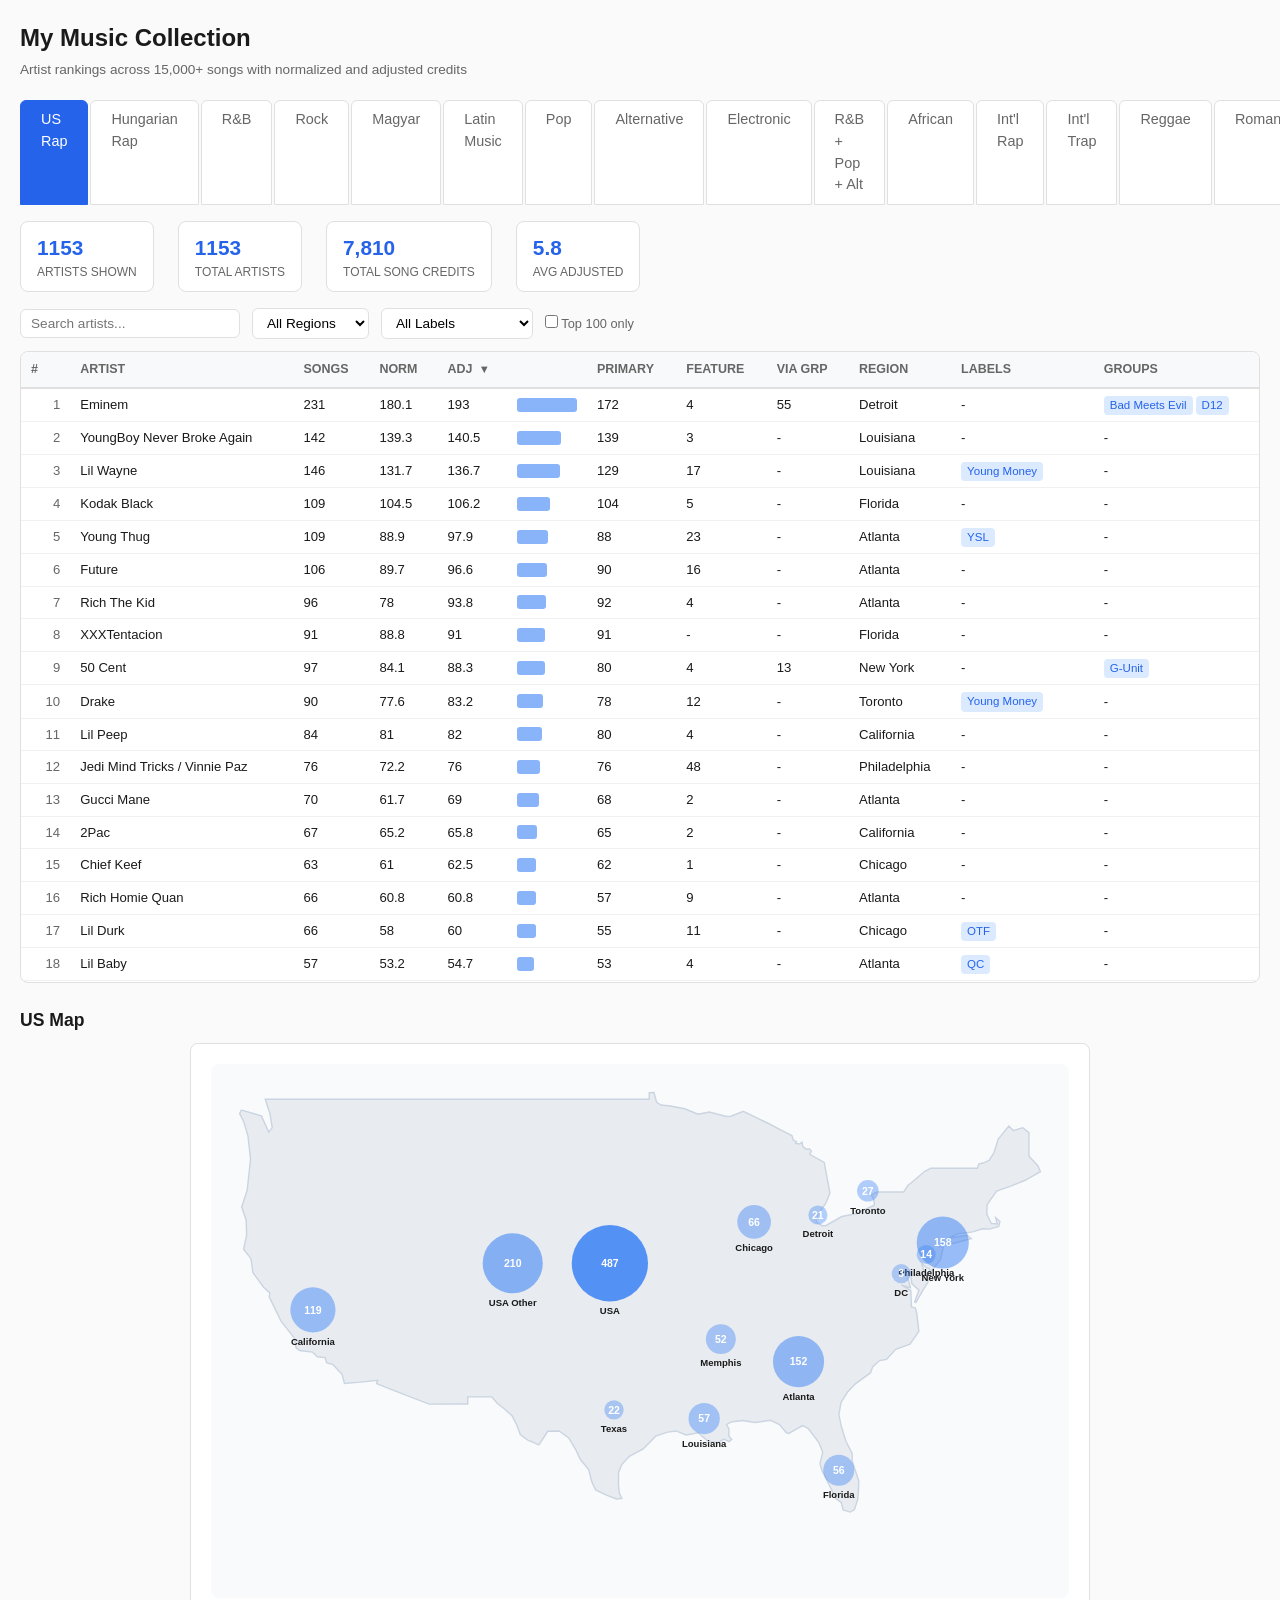
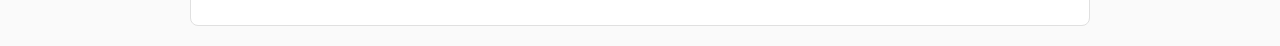
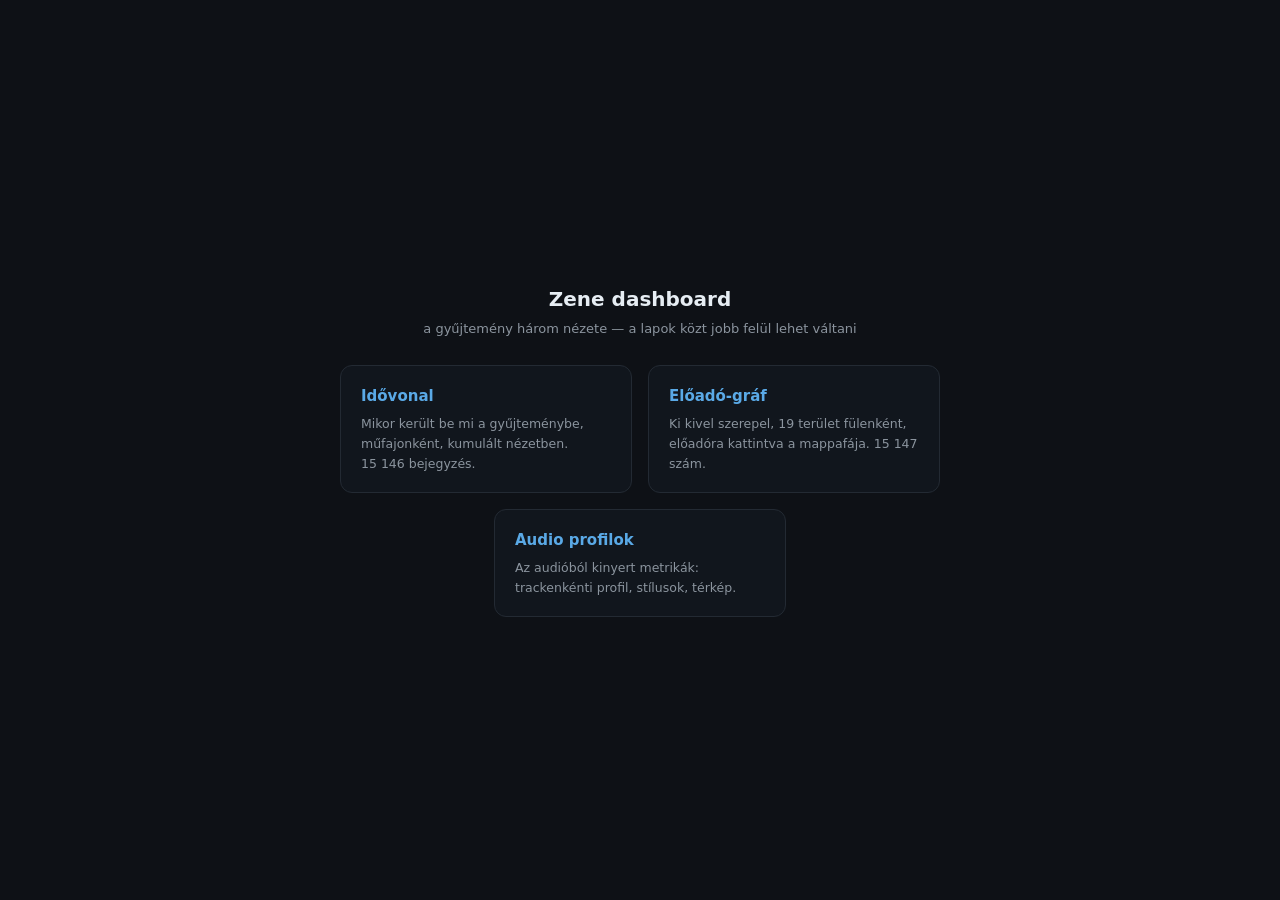
